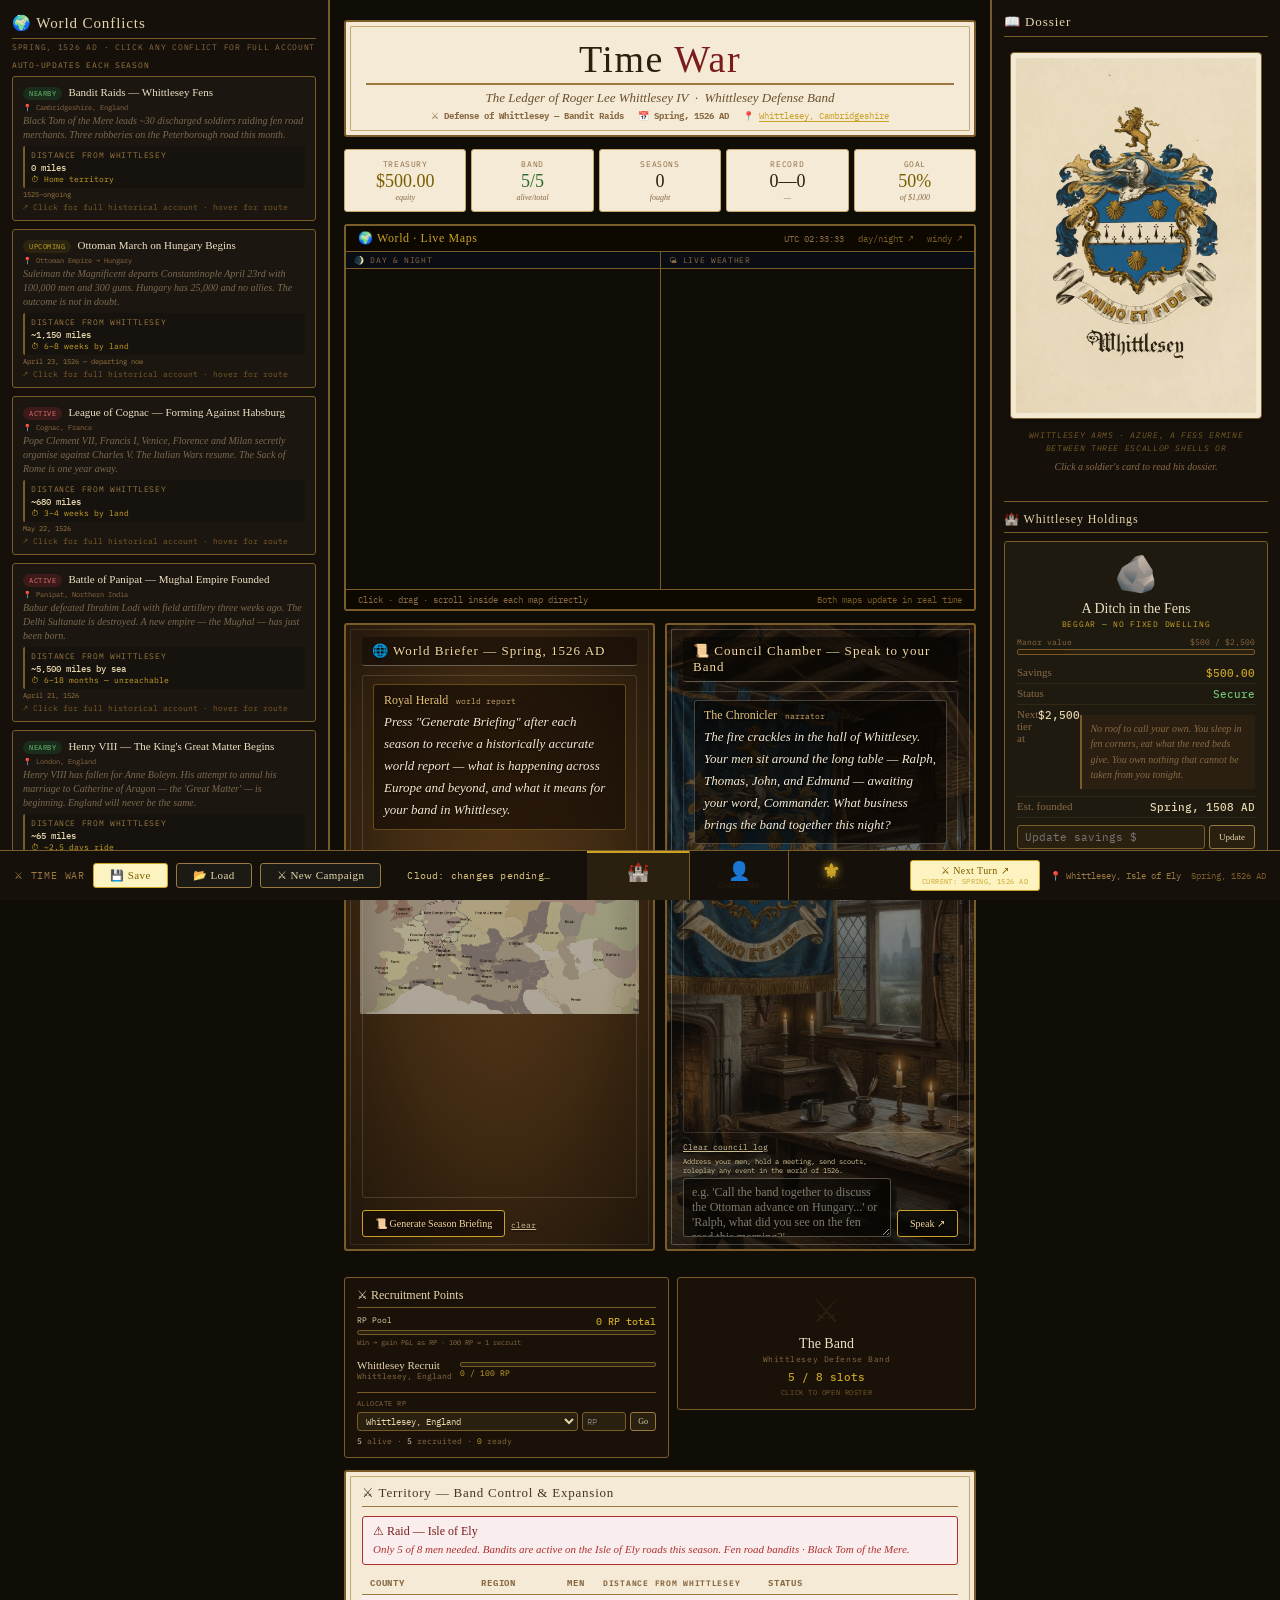
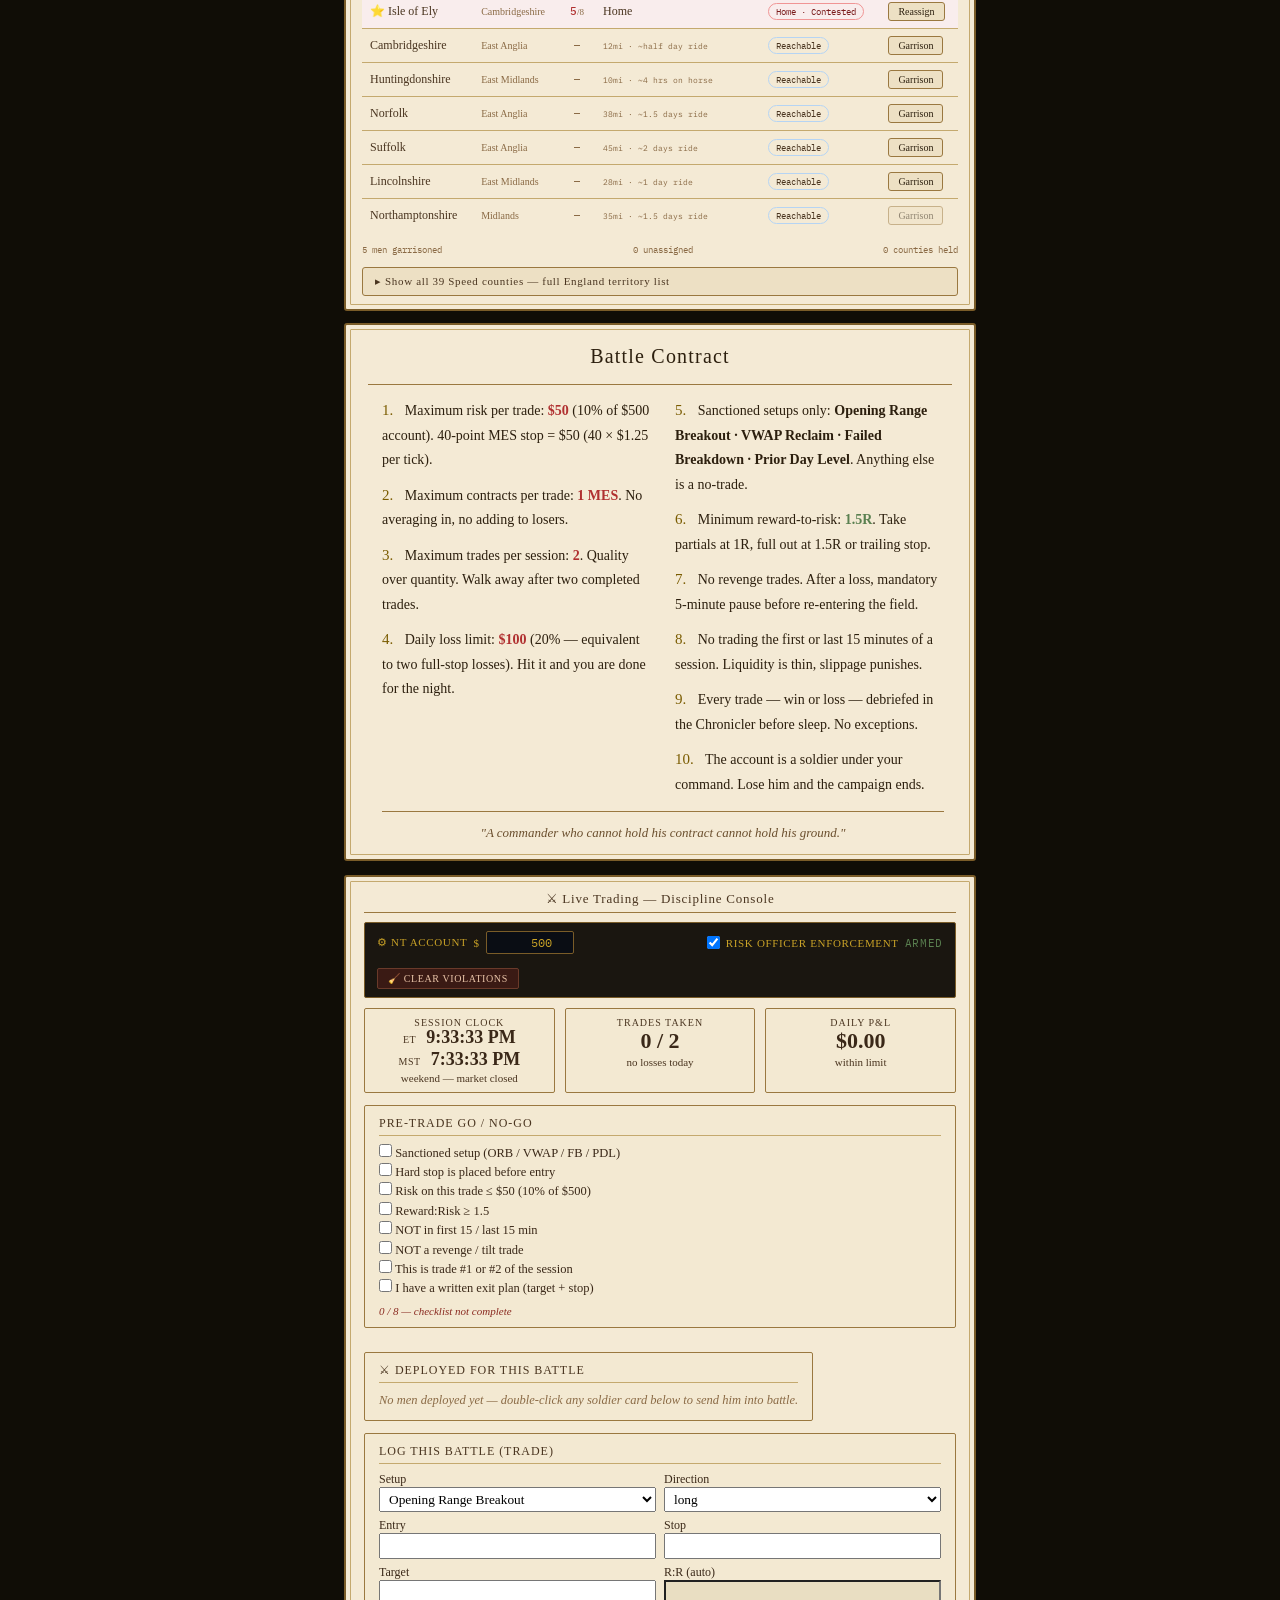
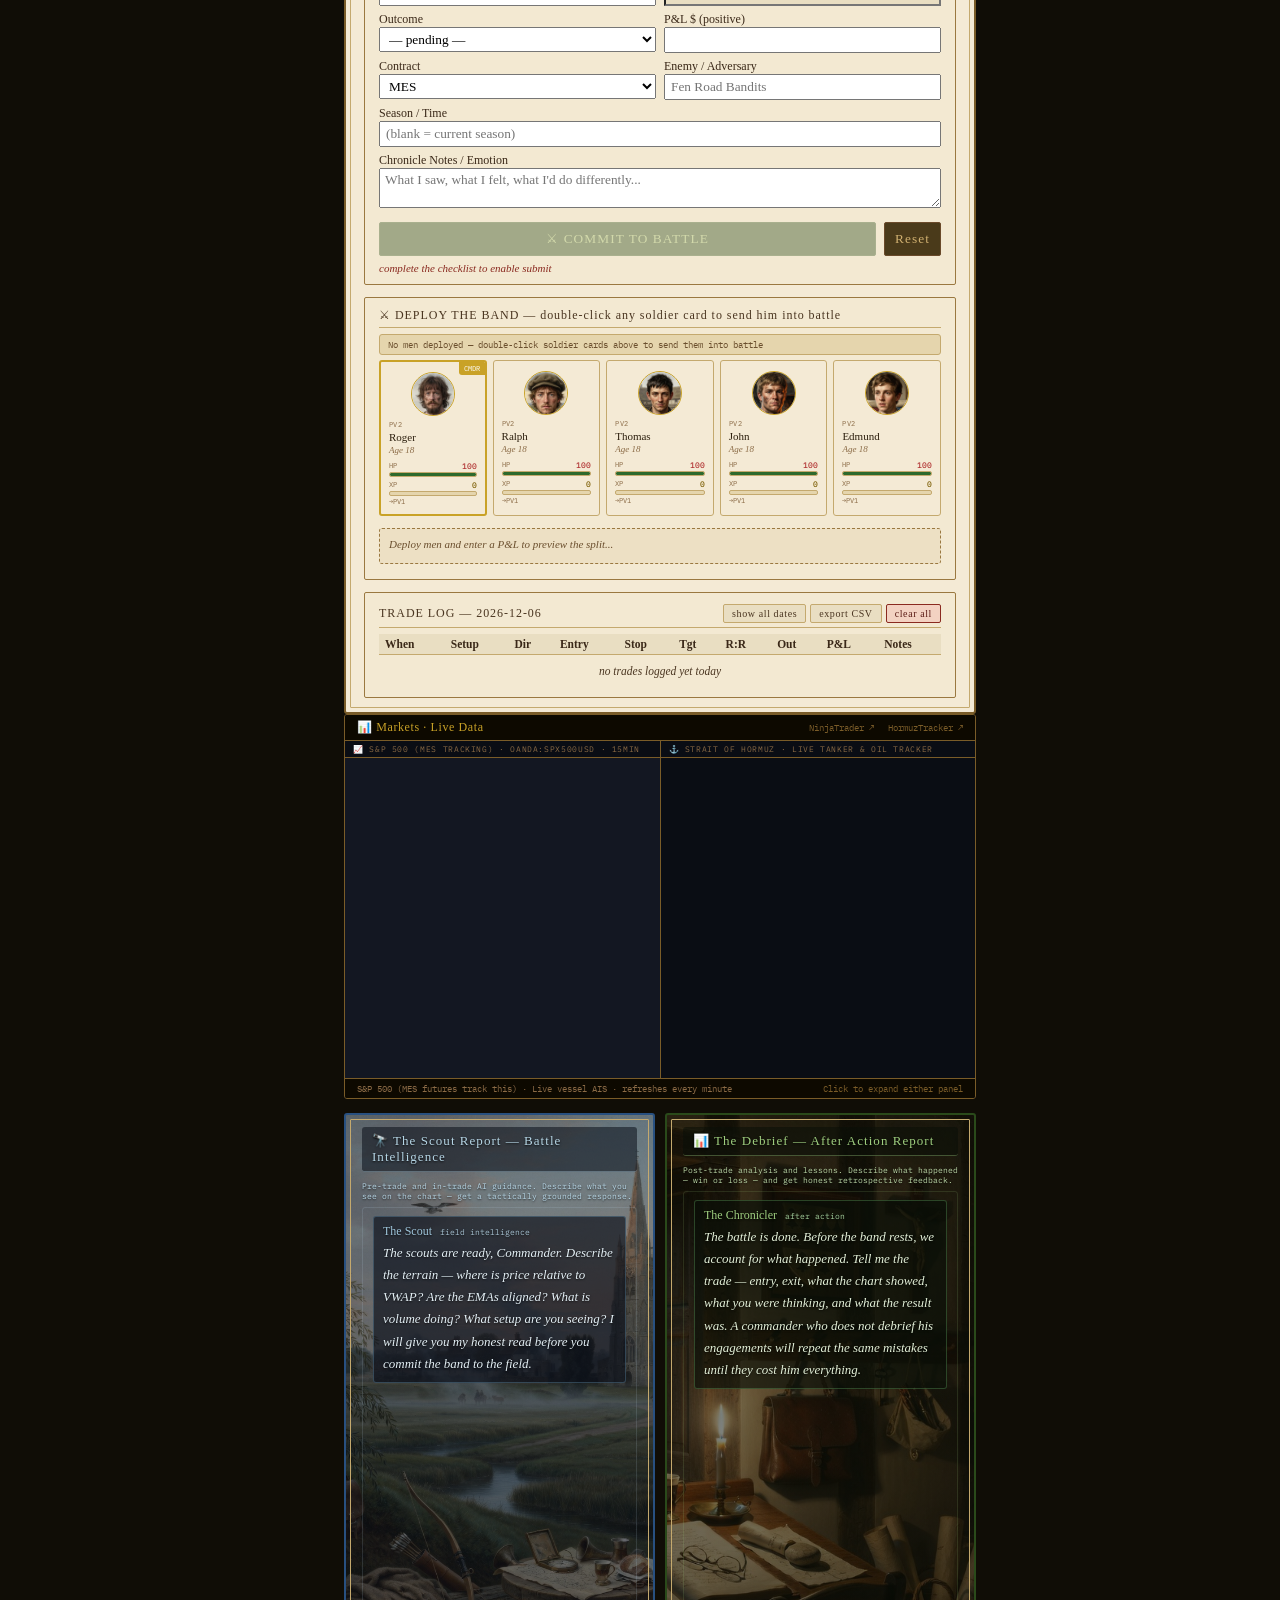
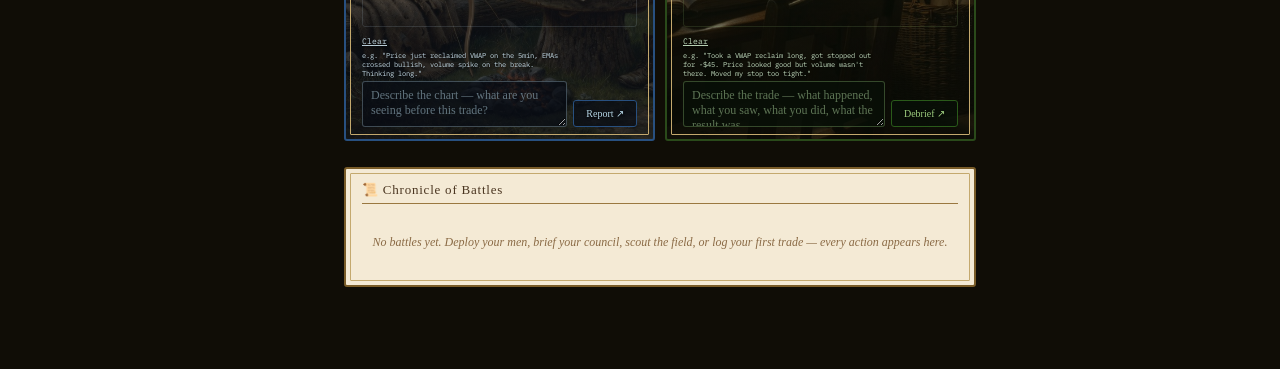
==== public/index.html @ d20bd470 "A map of the Isle of Ely and the fen, drawn from the true places: the meres as they lay before the d" ====
<!DOCTYPE html>
<html lang="en">
<head>
<meta charset="UTF-8">
<meta name="viewport" content="width=device-width, initial-scale=1.0">
<link rel="manifest" href="/manifest.webmanifest" crossorigin="use-credentials">
<meta name="theme-color" content="#1a1208">
<meta name="apple-mobile-web-app-capable" content="yes">
<meta name="mobile-web-app-capable" content="yes">
<meta name="apple-mobile-web-app-title" content="Time War">
<meta name="apple-mobile-web-app-status-bar-style" content="black-translucent">
<link rel="apple-touch-icon" href="/apple-touch-icon.png">
<link rel="icon" type="image/png" sizes="192x192" href="/icon-192.png">
<script>if('serviceWorker' in navigator){ window.addEventListener('load', function(){ navigator.serviceWorker.register('/sw.js').catch(function(){}); }); }</script>
<title>Time War — Whittlesey Defense Band, 1526</title>
<script>
/* ═══════════ CLOUD SAVE — keeps every device on the same campaign ═══════════
   Tracked: every localStorage key starting with "timewar_" or "cal-".
   Local storage stays the working copy (the game still works offline);
   this script mirrors it to /api/save and pulls newer saves from other devices.
   Last write wins; the server keeps hourly backups for 60 days. */
(function(){
  var PREFIXES = ['timewar_', 'cal-'];
  var META_KEY = 'twsync_meta_v1';       // not synced: this device's sync bookkeeping
  var PUSH_DELAY_MS = 20000;              // batch edits; KV free tier = 1,000 writes/day
  var ENDPOINT = '/api/save';
  var LS = window.localStorage;
  var rawSet = Storage.prototype.setItem, rawRemove = Storage.prototype.removeItem;
  var applying = false, pushTimer = null, pushing = null, disabled = false;
  var booting = true, bootWrites = false;   // ignore start-up writes until the first cloud check decides
  var status = { state:'starting', text:'Cloud: connecting…' };

  function tracked(k){ if(k===META_KEY) return false; for(var i=0;i<PREFIXES.length;i++){ if(String(k).indexOf(PREFIXES[i])===0) return true; } return false; }
  function readMeta(){ try{ return JSON.parse(LS.getItem(META_KEY)||'{}')||{}; }catch(e){ return {}; } }
  function writeMeta(m){ try{ rawSet.call(LS, META_KEY, JSON.stringify(m)); }catch(e){} }
  function snapshot(){ var d={}; for(var i=0;i<LS.length;i++){ var k=LS.key(i); if(tracked(k)) d[k]=LS.getItem(k); } return d; }
  function hasLocalData(){ for(var i=0;i<LS.length;i++){ if(tracked(LS.key(i))) return true; } return false; }
  function deviceName(){ var ua=navigator.userAgent; return (/iPhone|iPad/.test(ua)?'iOS':/Android/.test(ua)?'Android':/Windows/.test(ua)?'Windows':/Mac/.test(ua)?'Mac':'Browser'); }
  function fmtTime(ts){ try{ return new Date(ts).toLocaleTimeString([], {hour:'numeric', minute:'2-digit'}); }catch(e){ return ''; } }

  function setStatus(state, text){
    status = { state:state, text:text };
    var el = document.getElementById('tw-cloud-status');
    if(!el) return;
    el.textContent = text;
    el.style.color = state==='ok' ? '#9fcf8f' : state==='busy' ? '#d8c27a' : state==='off' ? '#8a7a60' : '#e39a8a';
  }

  // Any change to a tracked key marks this device dirty and schedules a push.
  function markDirty(){
    if(applying || disabled) return;
    if(booting){ bootWrites = true; return; }
    var m = readMeta(); m.updatedAt = Date.now(); m.dirty = true; writeMeta(m);
    setStatus('busy', 'Cloud: changes pending…');
    clearTimeout(pushTimer); pushTimer = setTimeout(push, PUSH_DELAY_MS);
  }
  Storage.prototype.setItem = function(k, v){
    var before = (this===LS && tracked(k)) ? this.getItem(k) : null;
    rawSet.call(this, k, v);
    if(this===LS && tracked(k) && before !== String(v)) markDirty();
  };
  Storage.prototype.removeItem = function(k){
    var had = (this===LS && tracked(k)) ? this.getItem(k)!==null : false;
    rawRemove.call(this, k);
    if(had) markDirty();
  };

  function parseJson(res){ return res.text().then(function(t){ try{ return JSON.parse(t); }catch(e){ return null; } }); }

  function applyCloud(rec){
    applying = true;
    try{
      var keep = rec.data || {};
      var drop = [];
      for(var i=0;i<LS.length;i++){ var k=LS.key(i); if(tracked(k) && !(k in keep)) drop.push(k); }
      drop.forEach(function(k){ rawRemove.call(LS, k); });
      Object.keys(keep).forEach(function(k){ if(tracked(k)) rawSet.call(LS, k, keep[k]); });
      writeMeta({ updatedAt:rec.updatedAt, syncedAt:rec.updatedAt, dirty:false });
    } finally { applying = false; }
  }

  function push(force){
    clearTimeout(pushTimer); pushTimer = null;
    if(disabled) return Promise.resolve(false);
    if(pushing) return pushing.then(function(){ return push(force); });
    var m = readMeta();
    if(!m.dirty && !force) return Promise.resolve(true);
    var body = { updatedAt: m.updatedAt || Date.now(), data: snapshot(), device: deviceName() };
    if(force) body.force = true;
    setStatus('busy', 'Cloud: saving…');
    pushing = fetch(ENDPOINT, { method:'PUT', credentials:'same-origin', keepalive:true,
      headers:{'Content-Type':'application/json'}, body: JSON.stringify(body) })
      .then(function(res){
        return parseJson(res).then(function(j){
          if(res.ok && j && j.ok){
            var cur = readMeta();
            // Only clear dirty if nothing changed while the request was in flight.
            if(cur.updatedAt === body.updatedAt){ cur.dirty = false; cur.updatedAt = Number(j.updatedAt) || body.updatedAt; }
            cur.syncedAt = Number(j.updatedAt) || body.updatedAt; writeMeta(cur);
            setStatus(cur.dirty ? 'busy' : 'ok', cur.dirty ? 'Cloud: changes pending…' : 'Cloud: saved ' + fmtTime(Date.now()));
            if(cur.dirty){ clearTimeout(pushTimer); pushTimer = setTimeout(push, PUSH_DELAY_MS); }
            return true;
          }
          if(res.status===409 && j && j.current){
            // Another device saved something newer. This device has unsaved edits too,
            // so its edits win (the older cloud copy is kept as a server backup).
            return (pushing = null, push(true));
          }
          handleFailure(res.status, j); return false;
        });
      })
      .catch(function(){ setStatus('err', 'Cloud: offline — saved on this device'); return false; })
      .then(function(r){ pushing = null; return r; });
    return pushing;
  }

  function handleFailure(code, j){
    if(code===401){ setStatus('err', 'Cloud: sign-in expired — reload page'); }
    else if(code===503){ disabled = true; endBoot(); setStatus('off', 'Cloud: not set up — saved on this device'); }
    else { setStatus('err', 'Cloud: save failed — saved on this device'); }
  }

  // Pull the cloud copy. If it is newer than this device and this device has no
  // unsaved edits, adopt it and reload so every panel re-reads the new state.
  function endBoot(){
    if(!booting) return;
    booting = false;
    if(bootWrites){ bootWrites = false; markDirty(); }
  }
  function pull(isBoot){
    if(disabled){ endBoot(); return Promise.resolve(); }
    return fetch(ENDPOINT, { method:'GET', credentials:'same-origin', cache:'no-store' })
      .then(function(res){
        return parseJson(res).then(function(j){
          var m = readMeta();
          if(res.status===404 && j && j.empty){
            // First time on the cloud: upload whatever this device has.
            if(hasLocalData()){ if(!m.updatedAt){ m.updatedAt = Date.now(); } m.dirty = true; writeMeta(m); return push(); }
            setStatus('ok', 'Cloud: connected'); return;
          }
          if(!res.ok || !j || !j.data){ handleFailure(res.status, j); return; }
          var cloudAt = Number(j.updatedAt)||0, localAt = Number(m.updatedAt)||0;
          if(cloudAt > localAt && !m.dirty){
            applyCloud(j);
            bootWrites = false;
            if(!sessionStorage.getItem('tw_cloud_reloaded_'+cloudAt)){
              sessionStorage.setItem('tw_cloud_reloaded_'+cloudAt, '1');
              setStatus('busy', 'Cloud: loading newer save…');
              location.reload();
            }
            return;
          }
          if(m.dirty || localAt > cloudAt){ return push(m.dirty && cloudAt > localAt); }
          setStatus('ok', 'Cloud: up to date');
        });
      })
      .catch(function(){ setStatus('err', 'Cloud: offline — saved on this device'); })
      .then(function(){ endBoot(); });
  }

  // Public hooks
  window.twCloudFlush = function(){ return push(); };
  window.twCloudStatus = function(){ return status; };

  // Flush when the tab is hidden or closed; re-check the cloud when it comes back.
  document.addEventListener('visibilitychange', function(){
    if(document.visibilityState==='hidden'){ if(readMeta().dirty) push(); }
    else { pull(false); }
  });
  window.addEventListener('pagehide', function(){ if(readMeta().dirty) push(); });
  window.addEventListener('online', function(){ pull(false); });

  // Status chip in the bottom ribbon
  document.addEventListener('DOMContentLoaded', function(){
    var bar = document.querySelector('#save-bar .save-bar-info');
    if(bar && !document.getElementById('tw-cloud-status')){
      var s = document.createElement('span');
      s.id = 'tw-cloud-status';
      s.title = 'Cloud save — your campaign is mirrored to your Time War account so every device shows the same game.';
      s.style.cssText = 'font-family:var(--mono);font-size:10px;letter-spacing:0.02em;white-space:nowrap;margin-left:6px;cursor:pointer;';
      s.onclick = function(){ push(true).then(function(){ pull(false); }); };
      bar.appendChild(s);
    }
    setStatus(status.state, status.text);
  });

  pull(true);
})();
</script>
<link href="https://fonts.googleapis.com/css2?family=IM+Fell+English:ital@0;1&family=IM+Fell+English+SC&family=IBM+Plex+Mono:wght@400;500&display=swap" rel="stylesheet">
<style>
*,*::before,*::after{box-sizing:border-box;margin:0;padding:0;}
:root{
  --parch:#f4ead5;--parch2:#ede0c4;--parch3:#e5d5ad;
  --ink:#2c1f0e;--ink2:#4a3520;--ink3:#6b4f2e;--ink4:#8a6a45;
  --blood:#7a1c1c;--blood-l:#f9eded;--blood-m:#b03030;
  --gold:#7a5c00;--gold-l:#fdf3c0;--gold-m:#c9a227;
  --forest:#1a3d1a;--forest-l:#e8f5e8;--forest-m:#2d6a2d;
  --border:#c4a96e;--border2:#9a7840;--border3:#7a5c28;
  --fell:'IM Fell English',Georgia,serif;
  --fellsc:'IM Fell English SC',Georgia,serif;
  --mono:'IBM Plex Mono',monospace;
  --lw:330px;--rw:290px;
}
html{background:#100d06;min-height:100vh;}
body{font-family:var(--fell);color:var(--ink);min-height:100vh;}
.outer{display:flex;align-items:flex-start;min-height:100vh;}

/* Panels */
.left-panel{width:var(--lw);min-width:var(--lw);background:#15110a;border-right:2px solid var(--border3);min-height:100vh;padding:14px 12px 60px;position:sticky;top:0;max-height:100vh;overflow-y:auto;scrollbar-width:thin;scrollbar-color:var(--border3) #100d06;}
.left-panel::-webkit-scrollbar{width:4px;}
.left-panel::-webkit-scrollbar-thumb{background:var(--border3);}
.center-col{flex:1;min-width:0;padding:20px 14px 70px;}
.right-panel{width:var(--rw);min-width:var(--rw);background:#15110a;border-left:2px solid var(--border3);min-height:100vh;padding:14px 12px 60px;position:sticky;top:0;max-height:100vh;overflow-y:auto;scrollbar-width:thin;scrollbar-color:var(--border3) #100d06;}
.right-panel::-webkit-scrollbar{width:4px;}
.right-panel::-webkit-scrollbar-thumb{background:var(--border3);}
.panel-title{font-family:var(--fellsc);font-size:13px;color:var(--parch3);letter-spacing:0.07em;margin-bottom:3px;padding-bottom:6px;border-bottom:1.5px solid var(--border3);}
.panel-sub{font-family:var(--mono);font-size:8px;color:var(--ink4);text-transform:uppercase;letter-spacing:0.09em;margin-bottom:8px;}

/* Conflict items */
.ci{margin-bottom:8px;padding:8px 10px;border:1px solid var(--border3);border-radius:3px;background:#1c1610;cursor:pointer;transition:all 0.15s;}
.ci:hover{background:#241d12;border-color:var(--border2);}
.ci-head{display:flex;align-items:flex-start;gap:6px;margin-bottom:3px;}
.ci-status{font-family:var(--mono);font-size:7px;text-transform:uppercase;letter-spacing:0.08em;padding:2px 6px;border-radius:10px;flex-shrink:0;margin-top:2px;}
.s-active{background:#3d1a1a;color:#e07070;}
.s-nearby{background:#1a2d1a;color:#70c070;}
.s-upcoming{background:#2a2410;color:#c9a227;}
.s-distant{background:#1a1d2a;color:#7090c0;}
.s-resolved{background:#2a2a2a;color:#888;}
.ci-name{font-family:var(--fellsc);font-size:11px;color:var(--parch2);line-height:1.3;}
.ci-loc{font-family:var(--mono);font-size:7px;color:var(--ink4);margin-bottom:2px;}
.ci-snippet{font-size:10px;color:#7a6a50;line-height:1.4;font-style:italic;}
.ci-year{font-family:var(--mono);font-size:7px;color:var(--border2);margin-top:2px;}
.ci-arrow{font-family:var(--mono);font-size:8px;color:var(--border3);margin-top:3px;}

/* AI conflict refresh */
.left-refresh-btn{width:100%;font-family:var(--fellsc);font-size:10px;padding:5px 10px;border-radius:3px;cursor:pointer;border:1px solid var(--border3);background:#1c1a14;color:var(--parch3);margin-bottom:8px;transition:all 0.15s;letter-spacing:0.04em;}
.left-refresh-btn:hover{background:#2a2416;border-color:var(--border2);}
.left-refresh-btn:disabled{opacity:0.4;cursor:not-allowed;}

/* Bio panel */
.bio-placeholder{text-align:center;padding:24px 6px;font-style:italic;color:var(--ink4);font-size:11px;line-height:1.6;}
.bio-placeholder .big{font-family:var(--fellsc);font-size:20px;color:var(--border3);display:block;margin-bottom:6px;}
.bio-section{animation:fdup 0.3s ease;}
@keyframes fdup{from{opacity:0;transform:translateY(4px)}to{opacity:1;transform:translateY(0)}}
.bio-name{font-family:var(--fellsc);font-size:16px;color:var(--parch);line-height:1.2;margin-bottom:1px;}
.bio-rank-lbl{font-family:var(--mono);font-size:8px;color:var(--gold-m);text-transform:uppercase;letter-spacing:0.09em;margin-bottom:8px;}
.bio-portrait{width:100%;height:100px;background:#2a1f10;border:1.5px solid var(--border3);border-radius:3px;display:flex;align-items:center;justify-content:center;font-size:48px;margin-bottom:10px;}
.bio-stat-row{display:flex;justify-content:space-between;padding:3px 0;border-bottom:1px solid rgba(122,92,40,0.22);font-size:11px;}
.bio-stat-row:last-child{border-bottom:none;}
.bio-sk{color:var(--ink4);}
.bio-sv{font-family:var(--mono);font-weight:500;}
.bio-sv.hp{color:#e07070;}
.bio-sv.xp{color:var(--gold-m);}
.bio-sv.g{color:#70c070;}
.bio-divider{border:none;border-top:1px solid var(--border3);margin:7px 0;}
.bio-field{margin-bottom:7px;}
.bio-fl{font-family:var(--mono);font-size:7px;color:var(--ink4);text-transform:uppercase;letter-spacing:0.1em;margin-bottom:2px;}
.bio-fv{font-size:11px;color:var(--parch3);line-height:1.5;}
.bio-quote{font-style:italic;font-size:11px;color:var(--ink4);padding:6px 8px;border-left:2px solid var(--border3);margin:7px 0;line-height:1.55;}
.bio-trait{display:inline-block;font-family:var(--mono);font-size:8px;padding:1px 6px;border-radius:10px;border:1px solid var(--border3);background:#2a2010;color:var(--parch3);margin:2px 2px 0 0;}

/* Main parchment */
.parch-panel{background:var(--parch);border:2px solid var(--border3);border-radius:3px;position:relative;}
.parch-panel::after{content:'';position:absolute;inset:4px;border:1px solid var(--border);border-radius:1px;pointer-events:none;}
.p-inner{position:relative;z-index:1;}
.sec-title{font-family:var(--fellsc);font-size:13px;color:var(--ink2);letter-spacing:0.06em;margin-bottom:9px;padding-bottom:5px;border-bottom:1.5px solid var(--border2);}

/* Header */
.hdr{text-align:center;padding:18px 20px 14px;margin-bottom:12px;}
.game-title{font-family:var(--fellsc);font-size:38px;color:var(--ink);line-height:1;letter-spacing:0.04em;}
.game-title .red{color:var(--blood);}
.hdr-rule{border:none;border-top:2px solid var(--border2);margin:5px 0;position:relative;}
.hdr-rule::before{content:'❖';position:absolute;left:50%;top:50%;transform:translate(-50%,-50%);background:var(--parch);padding:0 10px;color:var(--border2);font-size:11px;}
.hdr-sub{font-size:13px;font-style:italic;color:var(--ink3);margin-bottom:4px;}
.hdr-meta{font-family:var(--mono);font-size:9px;color:var(--ink4);display:flex;justify-content:center;gap:14px;flex-wrap:wrap;}
.loc-link{color:var(--gold-m);cursor:pointer;text-decoration:underline;text-underline-offset:2px;}
.loc-link:hover{color:var(--gold);}

/* Stats */
.stats-row{display:grid;grid-template-columns:repeat(5,1fr);gap:5px;margin-bottom:12px;}
.sblock{background:var(--parch);border:1.5px solid var(--border);border-radius:3px;padding:9px 6px;text-align:center;}
.sb-l{font-family:var(--mono);font-size:8px;color:var(--ink4);text-transform:uppercase;letter-spacing:0.08em;margin-bottom:3px;}
.sb-v{font-family:var(--fellsc);font-size:18px;line-height:1.1;color:var(--ink);}
.sb-v.gold{color:var(--gold);}
.sb-v.green{color:var(--forest-m);}
.sb-s{font-size:8px;font-style:italic;color:var(--ink4);margin-top:1px;}

/* Roster */
.roster-grid{display:grid;grid-template-columns:repeat(5,1fr);gap:6px;margin-bottom:12px;}
.scard{background:var(--parch);border:1.5px solid var(--border);border-radius:3px;padding:10px 8px 8px;cursor:pointer;transition:all 0.15s;position:relative;overflow:hidden;}
.scard:hover:not(.dead){border-color:var(--border3);background:var(--parch2);}
.scard.selected{border-color:var(--forest-m);border-width:2px;background:var(--forest-l);}
.scard.low-hp{border-color:var(--blood-m);border-width:2px;}
.scard.dead{background:#ccc7bb;border-color:#999;cursor:not-allowed;opacity:0.6;}
.scard.cmd{border-color:var(--gold-m);border-width:2px;}
.sc-sel{position:absolute;top:5px;right:5px;width:13px;height:13px;border-radius:50%;background:var(--forest-m);display:none;align-items:center;justify-content:center;color:#fff;font-size:8px;}
.scard.selected .sc-sel{display:flex;}
.sc-badge{position:absolute;top:0;right:0;font-family:var(--mono);font-size:7px;padding:2px 5px;text-transform:uppercase;border-radius:0 0 0 3px;}
.badge-w{background:var(--blood-m);color:#fff;}
.badge-d{background:#555;color:#fff;}
.badge-c{background:var(--gold-m);color:#fff;}
.sc-icon{font-size:30px;text-align:center;margin-bottom:4px;display:block;}
.sc-rank{font-family:var(--mono);font-size:7px;color:var(--ink4);text-transform:uppercase;letter-spacing:0.06em;margin-bottom:2px;}
.sc-name{font-family:var(--fellsc);font-size:11px;color:var(--ink);line-height:1.2;margin-bottom:1px;}
.sc-age{font-size:9px;font-style:italic;color:var(--ink4);margin-bottom:6px;}
.bar-lbl{font-family:var(--mono);font-size:7px;color:var(--ink4);margin-bottom:1px;display:flex;justify-content:space-between;}
.bar-num{font-family:var(--mono);font-size:8px;font-weight:500;}
.bar-num.hp{color:var(--blood-m);}
.bar-num.xp{color:var(--gold);}
.bar-track{height:5px;background:var(--parch3);border:1px solid var(--border);border-radius:2px;overflow:hidden;margin-bottom:1px;}
.bar-fill{height:100%;border-radius:1px;transition:width 0.5s;}
.bar-fill.hp{background:var(--blood-m);}
.bar-fill.xp{background:var(--gold-m);}
.xp-next{font-family:var(--mono);font-size:7px;color:var(--ink4);margin-top:1px;}
.sc-scars{font-size:8px;font-style:italic;color:var(--blood);margin-top:3px;}

/* Form */
.log-panel{padding:13px 16px;margin-bottom:12px;}
.form-row{display:grid;gap:5px;margin-bottom:5px;}
.fr3{grid-template-columns:1fr 1fr 1fr;}
.fr4{grid-template-columns:1fr 1fr 1fr 2fr;}
.field{display:flex;flex-direction:column;gap:3px;}
.field label{font-family:var(--mono);font-size:8px;color:var(--ink4);text-transform:uppercase;letter-spacing:0.08em;}
.field input,.field select,.field textarea{background:var(--parch2);border:1px solid var(--border2);border-radius:3px;color:var(--ink);font-family:var(--fell);font-size:12px;padding:5px 7px;outline:none;transition:border-color 0.15s;}
.field input:focus,.field select:focus,.field textarea:focus{border-color:var(--border3);}
.field textarea{resize:vertical;min-height:44px;font-style:italic;}
.sel-bar{font-family:var(--mono);font-size:9px;color:var(--ink3);background:var(--parch3);border:1px solid var(--border);border-radius:3px;padding:4px 8px;margin-bottom:5px;}
.split-box{background:var(--parch2);border:1px dashed var(--border2);border-radius:3px;padding:7px 9px;margin-bottom:5px;font-size:11px;color:var(--ink3);font-style:italic;min-height:36px;line-height:1.6;}
.split-box strong{color:var(--ink);font-style:normal;font-family:var(--fellsc);}
.w-amt{color:var(--forest-m);font-weight:500;}
.l-amt{color:var(--blood-m);font-weight:500;}
.form-btns{display:flex;gap:5px;flex-wrap:wrap;}
.btn{font-family:var(--fellsc);font-size:11px;letter-spacing:0.04em;padding:6px 13px;border-radius:3px;cursor:pointer;border:1.5px solid var(--border2);background:var(--parch2);color:var(--ink);transition:all 0.15s;}
.btn:hover{background:var(--parch3);}
.btn.go{background:var(--forest);color:#e8f5e8;border-color:var(--forest-m);}
.btn.go:hover{opacity:0.88;}
.btn.dng{background:var(--blood);color:#fff;border-color:var(--blood-m);}

/* AI panels shared */
.ai-panel{padding:12px 16px;margin-bottom:12px;}
.ai-msgs{background:#efe8d2;border:1px solid var(--border2);border-radius:3px;padding:8px 10px;min-height:120px;max-height:320px;overflow-y:auto;margin-bottom:6px;display:flex;flex-direction:column;gap:8px;}
.ai-msgs::-webkit-scrollbar{width:4px;}
.ai-msgs::-webkit-scrollbar-thumb{background:var(--border2);}
.ai-msgs.briefer-msgs{background:#1e1a12;flex:1;max-height:none !important;min-height:0;}
.cm-entry{animation:fi 0.25s ease;}
@keyframes fi{from{opacity:0;transform:translateY(3px)}to{opacity:1;transform:translateY(0)}}
.cm-speaker{font-family:var(--fellsc);font-size:12px;color:var(--ink2);margin-bottom:3px;}
.cm-speaker .rank-tag{font-family:var(--mono);font-size:8px;color:var(--ink4);margin-left:5px;}
.cm-text{font-size:13px;color:var(--ink);line-height:1.7;font-style:italic;}
.cm-user{align-self:flex-end;background:var(--parch3);border:1px solid var(--border2);border-radius:3px;padding:5px 9px;max-width:88%;}
.cm-user .cm-speaker{color:var(--forest-m);}
.cm-user .cm-text{font-style:normal;}
.cm-ai{background:var(--parch2);border:1px solid var(--border);border-radius:3px;padding:7px 9px;}
.cm-briefer{background:#28220e;border:1px solid var(--border3);border-radius:3px;padding:8px 10px;color:var(--parch3);}
.cm-briefer .cm-speaker{color:var(--gold-m);}
.cm-briefer .cm-text{color:var(--parch3);font-size:13px;}
.cm-quest:hover{background:#243218;border-color:#3d6a28;}
.cm-quest .cm-speaker{color:#70c070;}
.cm-quest .cm-text{color:#c8d8b8;font-size:13px;}
.quest-tag{font-family:var(--mono);font-size:8px;padding:2px 7px;border-radius:10px;display:inline-block;margin-bottom:4px;}
.qt-local{background:#1a2d1a;color:#70c070;border:1px solid #2d4a20;}
.qt-regional{background:#2a2410;color:#c9a227;border:1px solid #4a3d10;}
.qt-foreign{background:#1a1d2a;color:#7090c0;border:1px solid #1a2d4a;}
.ai-input-row{display:flex;gap:6px;align-items:flex-end;}
.ai-input-wrap{flex:1;display:flex;flex-direction:column;gap:3px;}
.ai-hint{font-family:var(--mono);font-size:7px;color:var(--ink4);}
.ai-textarea{background:var(--parch2);border:1px solid var(--border2);border-radius:3px;color:var(--ink);font-family:var(--fell);font-size:12px;padding:6px 8px;outline:none;resize:vertical;min-height:46px;width:100%;transition:border-color 0.15s;font-style:italic;}
.ai-textarea:focus{border-color:var(--border3);}
.ai-btn{font-family:var(--fellsc);font-size:10px;padding:7px 12px;border-radius:3px;cursor:pointer;border:1.5px solid var(--gold-m);background:var(--gold-l);color:var(--gold);transition:all 0.15s;white-space:nowrap;align-self:flex-end;}
.ai-btn:hover{background:var(--gold-m);color:#fff;}
.ai-btn:disabled{opacity:0.4;cursor:not-allowed;}
.ai-btn.blood-btn{border-color:var(--blood-m);background:var(--blood-l);color:var(--blood);}
.ai-btn.blood-btn:hover{background:var(--blood-m);color:#fff;}
.ai-clear{font-family:var(--mono);font-size:8px;color:var(--ink4);cursor:pointer;text-decoration:underline;margin-top:3px;display:inline-block;}
/* Council Chamber — image-backdrop mode: kill parchment, light text, semi-transparent chat bubbles */
.council-bg-panel .ai-msgs{background:transparent !important;border-color:rgba(243,233,210,0.15);}
.council-bg-panel .cm-ai{background:rgba(8,6,3,0.65);border-color:rgba(243,233,210,0.25);}
.council-bg-panel .cm-user{background:rgba(20,40,15,0.65);border-color:rgba(160,200,140,0.3);}
.council-bg-panel .cm-text{color:#f3e9d2;font-style:normal;text-shadow:0 1px 2px rgba(0,0,0,0.6);}
.council-bg-panel .cm-ai .cm-text{font-style:italic;}
.council-bg-panel .cm-speaker{color:#e9c47a;text-shadow:0 1px 2px rgba(0,0,0,0.7);}
.council-bg-panel .cm-user .cm-speaker{color:#9fc880;}
.council-bg-panel .cm-speaker .rank-tag{color:#d0b070;}
.council-bg-panel .ai-hint{color:#d8c89a;text-shadow:0 1px 2px rgba(0,0,0,0.7);}
.council-bg-panel .ai-textarea{background:rgba(8,6,3,0.7);border-color:rgba(243,233,210,0.3);color:#f3e9d2;font-style:normal;}
.council-bg-panel .ai-textarea::placeholder{color:rgba(243,233,210,0.5);}
.council-bg-panel .ai-textarea:focus{border-color:#c9a227;}
.council-bg-panel .ai-clear{color:#d8c89a;text-shadow:0 1px 2px rgba(0,0,0,0.7);}
.council-bg-panel .ai-btn{background:rgba(8,6,3,0.7);color:#f5dba0;border-color:#c9a227;text-shadow:0 1px 2px rgba(0,0,0,0.7);}
.council-bg-panel .ai-btn:hover{background:#c9a227;color:#1a1208;}
.council-bg-panel::after{border-color:rgba(243,233,210,0.25);}
/* World Briefer — aged-map backdrop: cream text on dark translucent bubbles, parchment-gold accents */
.briefer-bg-panel .cm-briefer{background:rgba(20,12,6,0.65);border:1px solid rgba(201,162,39,0.4);border-radius:3px;padding:8px 10px;}
.briefer-bg-panel .cm-briefer .cm-speaker{color:#e9c47a;text-shadow:0 1px 2px rgba(0,0,0,0.7);}
.briefer-bg-panel .cm-briefer .cm-text{color:#f3e9d2;font-style:italic;text-shadow:0 1px 2px rgba(0,0,0,0.6);}
.briefer-bg-panel .cm-briefer .cm-speaker .rank-tag{color:#d0b070;}
.briefer-bg-panel .ai-btn{background:rgba(20,12,6,0.7) !important;color:#f5dba0 !important;border-color:#c9a227 !important;text-shadow:0 1px 2px rgba(0,0,0,0.7);}
.briefer-bg-panel .ai-btn:hover{background:#c9a227 !important;color:#1a1208 !important;}
.briefer-bg-panel .ai-clear{color:#d8c89a !important;text-shadow:0 1px 2px rgba(0,0,0,0.7);}
/* Scout Report — image backdrop: cool-blue scout palette, dark translucent bubbles, sky text */
.scout-bg-panel .cm-ai{background:rgba(10,15,25,0.65);border-color:rgba(120,176,208,0.3);}
.scout-bg-panel .cm-user{background:rgba(20,40,15,0.65);border-color:rgba(160,200,140,0.3);}
.scout-bg-panel .cm-text{color:#e3eff5;font-style:italic;text-shadow:0 1px 2px rgba(0,0,0,0.65);}
.scout-bg-panel .cm-speaker{color:#9fc6dc;text-shadow:0 1px 2px rgba(0,0,0,0.7);}
.scout-bg-panel .cm-user .cm-speaker{color:#9fc880;}
.scout-bg-panel .cm-speaker .rank-tag{color:#a8c4d4;}
.scout-bg-panel .ai-hint{color:#c4dae6;text-shadow:0 1px 2px rgba(0,0,0,0.7);}
.scout-bg-panel .ai-textarea{background:rgba(8,12,20,0.7);border-color:rgba(184,216,232,0.3);color:#e3eff5;font-style:normal;}
.scout-bg-panel .ai-textarea::placeholder{color:rgba(184,216,232,0.5);}
.scout-bg-panel .ai-textarea:focus{border-color:#7ab0d0;}
.scout-bg-panel .ai-clear{color:#c4dae6 !important;text-shadow:0 1px 2px rgba(0,0,0,0.7);}
.scout-bg-panel .ai-btn{background:rgba(8,12,20,0.7) !important;color:#b8d8e8 !important;border-color:#285080 !important;text-shadow:0 1px 2px rgba(0,0,0,0.7);}
.scout-bg-panel .ai-btn:hover{background:#285080 !important;color:#fff !important;}
/* Debrief — image backdrop: forest-green chronicler palette */
.debrief-bg-panel .cm-ai{background:rgba(10,16,8,0.65);border-color:rgba(112,192,112,0.3);}
.debrief-bg-panel .cm-user{background:rgba(20,40,15,0.65);border-color:rgba(160,200,140,0.3);}
.debrief-bg-panel .cm-text{color:#e3f0d8;font-style:italic;text-shadow:0 1px 2px rgba(0,0,0,0.65);}
.debrief-bg-panel .cm-speaker{color:#a0d080;text-shadow:0 1px 2px rgba(0,0,0,0.7);}
.debrief-bg-panel .cm-user .cm-speaker{color:#bce0a0;}
.debrief-bg-panel .cm-speaker .rank-tag{color:#a8d4a0;}
.debrief-bg-panel .ai-hint{color:#c4dec0;text-shadow:0 1px 2px rgba(0,0,0,0.7);}
.debrief-bg-panel .ai-textarea{background:rgba(8,16,8,0.7);border-color:rgba(160,208,128,0.3);color:#e3f0d8;font-style:normal;}
.debrief-bg-panel .ai-textarea::placeholder{color:rgba(180,220,164,0.5);}
.debrief-bg-panel .ai-textarea:focus{border-color:#70c070;}
.debrief-bg-panel .ai-clear{color:#c4dec0 !important;text-shadow:0 1px 2px rgba(0,0,0,0.7);}
.debrief-bg-panel .ai-btn{background:rgba(8,16,8,0.7) !important;color:#a0d080 !important;border-color:#2a5a1a !important;text-shadow:0 1px 2px rgba(0,0,0,0.7);}
.debrief-bg-panel .ai-btn:hover{background:#2a5a1a !important;color:#fff !important;}
.briefer-bg-panel::after{border-color:rgba(243,233,210,0.25);}
.ai-clear:hover{color:var(--blood-m);}
.typing-dots{display:flex;gap:3px;align-items:center;padding:3px 0;}
.typing-dots span{width:5px;height:5px;border-radius:50%;background:var(--ink4);animation:blink 1.2s infinite;}
.typing-dots span:nth-child(2){animation-delay:0.2s;}
.typing-dots span:nth-child(3){animation-delay:0.4s;}
@keyframes blink{0%,100%{opacity:0.2}50%{opacity:1}}
.briefer-dots span{background:var(--gold-m);}

/* Chronicle */
.chron-panel{padding:13px 16px;margin-bottom:12px;}
.bentry{display:flex;gap:9px;padding:8px 0;border-bottom:1px solid var(--border);align-items:flex-start;animation:fi 0.3s ease;}
.bentry:last-child{border-bottom:none;}
.be-date{font-family:var(--mono);font-size:8px;color:var(--ink4);min-width:72px;line-height:1.45;padding-top:2px;}
.be-icon{font-size:14px;flex-shrink:0;margin-top:2px;}
.be-body{flex:1;}
.be-title{font-family:var(--fellsc);font-size:11px;color:var(--ink);margin-bottom:2px;}
.be-desc{font-size:10px;font-style:italic;color:var(--ink3);line-height:1.4;margin-bottom:3px;}
.be-tags{display:flex;gap:4px;flex-wrap:wrap;}
.be-tag{font-family:var(--mono);font-size:7px;padding:1px 5px;border-radius:10px;border:1px solid;}
.tw{background:var(--forest-l);color:var(--forest);border-color:#9FE1CB;}
.tl{background:var(--blood-l);color:var(--blood);border-color:#F09595;}
.be-pnl{font-family:var(--mono);font-size:10px;font-weight:500;margin-left:auto;white-space:nowrap;padding-top:2px;}
.pnl-w{color:var(--forest-m);}
.pnl-l{color:var(--blood-m);}
.empty-log{text-align:center;padding:22px 0;font-style:italic;color:var(--ink4);font-size:12px;}

/* Modals */
.modal-overlay{display:none;position:fixed;inset:0;background:rgba(0,0,0,0.85);z-index:400;align-items:center;justify-content:center;}
.modal-overlay.open{display:flex;}
.modal-box{background:var(--parch);border:2px solid var(--border3);border-radius:3px;max-width:660px;width:93vw;max-height:86vh;overflow-y:auto;padding:24px 26px;position:relative;}
.modal-box::before{content:'';position:absolute;inset:5px;border:1px solid var(--border);border-radius:1px;pointer-events:none;}
.modal-inner{position:relative;z-index:1;}
.modal-close{position:absolute;top:11px;right:12px;font-family:var(--mono);font-size:10px;cursor:pointer;background:var(--parch2);border:1px solid var(--border2);border-radius:3px;padding:3px 9px;color:var(--ink3);z-index:2;}
.modal-title{font-family:var(--fellsc);font-size:24px;color:var(--ink);margin-bottom:2px;}
.modal-sub{font-size:12px;font-style:italic;color:var(--ink3);margin-bottom:12px;}
.modal-section{margin-bottom:12px;}
.modal-st{font-family:var(--fellsc);font-size:12px;color:var(--ink2);border-bottom:1px solid var(--border);padding-bottom:4px;margin-bottom:6px;letter-spacing:0.04em;}
.modal-body{font-size:12px;color:var(--ink2);line-height:1.7;}
.modal-body p{margin-bottom:6px;}
.modal-fact{display:flex;gap:8px;padding:4px 0;border-bottom:1px solid var(--border);font-size:11px;}
.modal-fact:last-child{border-bottom:none;}
.modal-fk{color:var(--ink4);min-width:96px;font-style:italic;flex-shrink:0;}
.modal-fv{color:var(--ink2);}

/* Toasts */
.toast-wrap{position:fixed;bottom:20px;right:20px;display:flex;flex-direction:column;gap:6px;z-index:500;}
.toast{background:var(--gold-l);border:2px solid var(--gold-m);border-radius:3px;padding:10px 13px;font-size:12px;color:var(--ink);max-width:256px;animation:si 0.3s ease;box-shadow:0 4px 18px rgba(0,0,0,0.6);}
.toast.death{background:var(--blood-l);border-color:var(--blood-m);}
@keyframes si{from{opacity:0;transform:translateX(13px)}to{opacity:1;transform:translateX(0)}}
.toast-title{font-family:var(--fellsc);font-size:12px;color:var(--gold);margin-bottom:2px;}
.toast.death .toast-title{color:var(--blood);}


/* ── Save bar ── */
.save-bar{
  position:fixed;bottom:0;left:0;right:0;z-index:600;
  background:#15110a;border-top:1.5px solid var(--border3);
  font-family:var(--mono);font-size:10px;
  display:flex;flex-direction:row;align-items:stretch;
  height:50px;
}
.save-bar-info{
  display:flex;align-items:center;gap:8px;
  padding:0 14px;flex-shrink:0;
}
.save-bar-nav{
  display:flex;flex:1;justify-content:center;
}
.save-bar-nav .nav-tab{
  display:flex;flex-direction:column;align-items:center;justify-content:center;
  gap:1px;padding:4px 28px;cursor:pointer;
  border-left:1px solid var(--border3);transition:all 0.15s;
  background:#15110a;
}
.save-bar-nav .nav-tab:first-child{border-left:none;}
.save-bar-nav .nav-tab:hover{background:#221a08;}
.save-bar-nav .nav-tab.active{background:#2a2010;border-top:2px solid var(--gold-m);}
.save-bar-right{
  display:flex;align-items:center;gap:12px;
  padding:0 14px;flex-shrink:0;margin-left:auto;
}
.save-bar-title{color:var(--border2);letter-spacing:0.08em;text-transform:uppercase;}
.save-btn{
  font-family:var(--fellsc);font-size:11px;letter-spacing:0.04em;
  padding:5px 16px;border-radius:3px;cursor:pointer;
  border:1.5px solid var(--gold-m);background:var(--gold-l);
  color:var(--gold);transition:all 0.15s;
}
.save-btn:hover{background:var(--gold-m);color:#fff;}
.save-btn.load-btn{border-color:var(--border2);background:#1c1a14;color:var(--parch3);}
.save-btn.load-btn:hover{background:#2a2416;border-color:var(--border2);}
.save-status{color:var(--border2);font-size:9px;font-style:italic;margin-left:4px;transition:opacity 0.5s;}
.save-status.ok{color:#70c070;}
.save-status.err{color:#e07070;}
#save-file-input{display:none;}

/* ── Land panel ── */
.land-card{background:#0f1a0a;border:1.5px solid #2a4a1a;border-radius:3px;padding:11px 12px;margin-bottom:10px;}
.land-icon{font-size:36px;text-align:center;display:block;margin-bottom:6px;}
.land-name{font-family:var(--fellsc);font-size:14px;color:#b8d8a0;text-align:center;margin-bottom:2px;}
.land-tier{font-family:var(--mono);font-size:8px;color:#6aaa40;text-transform:uppercase;letter-spacing:0.09em;text-align:center;margin-bottom:8px;}
.land-value-big{text-align:center;margin-bottom:10px;}
.land-value-main{font-family:var(--mono);font-size:26px;font-weight:600;color:#b8d8a0;display:block;line-height:1;}
.land-value-sub{font-family:var(--mono);font-size:9px;color:#5a8a40;margin-top:3px;display:block;}
.land-stat{display:flex;justify-content:space-between;padding:3px 0;border-bottom:1px solid rgba(42,74,26,0.5);font-size:11px;}
.land-stat:last-child{border-bottom:none;}
.land-sk{color:#5a7a4a;}
.land-sv{font-family:var(--mono);font-weight:500;color:#b8d8a0;}
.land-sv.gold{color:var(--gold-m);}
.land-sv.green{color:#70c070;}
.land-sv.red{color:#e07070;}
.land-desc{font-size:10px;font-style:italic;color:#5a7a4a;line-height:1.5;margin:7px 0;padding:6px 8px;border-left:2px solid #2a4a1a;background:#0a1206;}
.land-input-row{display:flex;gap:5px;margin-top:7px;align-items:center;}
.land-input{flex:1;background:#0a1206;border:1px solid #2a4a1a;border-radius:3px;color:#b8d8a0;font-family:var(--mono);font-size:11px;padding:4px 7px;outline:none;}
.land-input:focus{border-color:#6aaa40;}
.land-update-btn{font-family:var(--fellsc);font-size:9px;padding:4px 9px;border-radius:3px;cursor:pointer;border:1px solid #2a4a1a;background:#0a1206;color:#6aaa40;transition:all 0.15s;white-space:nowrap;}
.land-update-btn:hover{background:#121e0a;border-color:#6aaa40;}
.land-coords{font-family:var(--mono);font-size:8px;color:#3a5a2a;text-align:center;margin-top:5px;line-height:1.5;}

/* ── RP Unit rows ── */
.rp-unit-row{display:flex;align-items:center;gap:8px;padding:5px 0;border-bottom:1px solid rgba(122,92,40,0.2);}
.rp-unit-row:last-child{border-bottom:none;}
.rp-unit-name{font-family:var(--fellsc);font-size:11px;color:var(--parch3);flex:1;}
.rp-unit-loc{font-family:var(--mono);font-size:8px;color:var(--ink4);flex:1;}
.rp-unit-bar-wrap{flex:2;}
.rp-unit-bar-track{height:5px;background:#2a2010;border:1px solid var(--border3);border-radius:2px;overflow:hidden;margin-bottom:1px;}
.rp-unit-bar-fill{height:100%;border-radius:1px;background:var(--gold-m);transition:width 0.4s;}
.rp-unit-pct{font-family:var(--mono);font-size:8px;color:var(--gold-m);}
.rp-unit-ready{font-family:var(--mono);font-size:8px;padding:1px 6px;border-radius:10px;background:var(--gold-l);color:var(--gold);border:1px solid var(--gold-m);white-space:nowrap;}


/* ── Territory dropdown ── */
.county-dropdown-row{background:var(--parch2);border-top:1px solid var(--border);padding:6px 8px;display:none;}
.county-dropdown-row.open{display:table-row;}
.county-expand-btn{font-family:var(--fellsc);font-size:11px;letter-spacing:0.06em;padding:7px 12px;border-radius:3px;cursor:pointer;border:1px solid var(--border2);background:var(--parch2);color:var(--ink2);transition:all 0.15s;text-align:left;width:100%;}
.county-expand-btn:hover{background:var(--parch3);color:var(--ink);border-color:var(--border3);}
.county-expand-btn.open{border-color:var(--border3);color:var(--ink);background:var(--parch3);}
.drop-table{width:100%;border-collapse:collapse;font-size:12px;table-layout:fixed;background:var(--parch);}
.drop-table th{padding:6px 8px;text-align:center;font-family:var(--mono);font-size:9px;color:var(--ink4);text-transform:uppercase;letter-spacing:0.09em;border-bottom:1.5px solid var(--border2);background:var(--parch2);font-weight:normal;}
.drop-table td{padding:7px 8px;border-bottom:1px solid var(--border);color:var(--ink2);vertical-align:middle;text-align:center;}
.drop-table tr:last-child td{border-bottom:none;}
.drop-table tr:hover td{background:var(--parch2);}
.drop-table td:first-child{text-align:left;padding-left:10px;}
.drop-region-head{font-family:var(--fellsc);font-size:13px;color:var(--ink);letter-spacing:0.08em;padding:9px 12px 7px;border-bottom:1.5px solid var(--border2);border-top:1.5px solid var(--border2);background:var(--parch3);margin-top:6px;text-transform:uppercase;text-align:center;}

/* ── Recruit tracker ── */
.recruit-bar{background:#1a1208;border:1.5px solid var(--border3);border-radius:3px;padding:10px 12px;margin-bottom:6px;}
.recruit-title{font-family:var(--fellsc);font-size:12px;color:var(--parch3);margin-bottom:7px;padding-bottom:4px;border-bottom:1px solid var(--border3);}
.recruit-main{display:flex;align-items:center;justify-content:space-between;margin-bottom:7px;}
.recruit-count{font-family:var(--mono);font-size:22px;font-weight:600;color:var(--gold-m);}
.recruit-count-label{font-family:var(--mono);font-size:8px;color:var(--ink4);text-align:right;line-height:1.4;}
.recruit-progress-wrap{margin-bottom:5px;}
.recruit-progress-lbl{display:flex;justify-content:space-between;font-family:var(--mono);font-size:8px;color:var(--ink4);margin-bottom:2px;}
.recruit-track{height:7px;background:#2a2010;border:1px solid var(--border3);border-radius:3px;overflow:hidden;}
.recruit-fill{height:100%;background:var(--gold-m);border-radius:2px;transition:width 0.5s ease;}
.recruit-detail{font-family:var(--mono);font-size:9px;color:var(--ink4);line-height:1.5;}
.recruit-detail span{color:var(--parch3);}
.recruit-available{display:inline-block;background:var(--gold-l);border:1px solid var(--gold-m);border-radius:3px;padding:2px 8px;font-family:var(--mono);font-size:9px;color:var(--gold);margin-top:4px;}

/* ── Manor & Fleet panels ── */
.holdings-divider{border:none;border-top:1.5px solid var(--border3);margin:14px 0 10px;}
.holdings-title{font-family:var(--fellsc);font-size:12px;color:var(--parch3);letter-spacing:0.07em;margin-bottom:8px;padding-bottom:5px;border-bottom:1px solid var(--border3);}
.manor-card{background:#1e1a10;border:1.5px solid var(--border3);border-radius:3px;padding:11px 12px;margin-bottom:10px;}
.manor-icon{font-size:36px;text-align:center;display:block;margin-bottom:6px;}
.manor-name{font-family:var(--fellsc);font-size:14px;color:var(--parch2);text-align:center;margin-bottom:2px;}
.manor-tier{font-family:var(--mono);font-size:8px;color:var(--gold-m);text-transform:uppercase;letter-spacing:0.09em;text-align:center;margin-bottom:8px;}
.manor-bar-wrap{margin-bottom:8px;}
.manor-bar-lbl{display:flex;justify-content:space-between;font-family:var(--mono);font-size:8px;color:var(--ink4);margin-bottom:2px;}
.manor-bar-track{height:6px;background:#2a2010;border:1px solid var(--border3);border-radius:2px;overflow:hidden;}
.manor-bar-fill{height:100%;border-radius:1px;background:var(--gold-m);transition:width 0.6s ease;}
.manor-stat{display:flex;justify-content:space-between;padding:3px 0;border-bottom:1px solid rgba(122,92,40,0.2);font-size:11px;}
.manor-stat:last-child{border-bottom:none;}
.manor-sk{color:var(--ink4);}
.manor-sv{font-family:var(--mono);font-weight:500;color:var(--parch3);}
.manor-sv.gold{color:var(--gold-m);}
.manor-sv.green{color:#70c070;}
.manor-sv.red{color:#e07070;}
.manor-input-row{display:flex;gap:5px;margin-top:7px;align-items:center;}
.manor-input{flex:1;background:#2a2010;border:1px solid var(--border3);border-radius:3px;color:var(--parch3);font-family:var(--mono);font-size:11px;padding:4px 7px;outline:none;}
.manor-input:focus{border-color:var(--gold-m);}
.manor-update-btn{font-family:var(--fellsc);font-size:9px;padding:4px 9px;border-radius:3px;cursor:pointer;border:1px solid var(--border2);background:#2a2010;color:var(--parch3);transition:all 0.15s;white-space:nowrap;}
.manor-update-btn:hover{background:#3a2e14;border-color:var(--gold-m);}

.fleet-card{background:#0e1820;border:1.5px solid #1a3d5c;border-radius:3px;padding:11px 12px;margin-bottom:10px;}
.fleet-icon{font-size:36px;text-align:center;display:block;margin-bottom:6px;}
.fleet-name{font-family:var(--fellsc);font-size:14px;color:#a8c8e8;text-align:center;margin-bottom:2px;}
.fleet-tier{font-family:var(--mono);font-size:8px;color:#5a9ac0;text-transform:uppercase;letter-spacing:0.09em;text-align:center;margin-bottom:8px;}
.fleet-stat{display:flex;justify-content:space-between;padding:3px 0;border-bottom:1px solid rgba(26,61,92,0.4);font-size:11px;}
.fleet-stat:last-child{border-bottom:none;}
.fleet-sk{color:#5a7a8a;}
.fleet-sv{font-family:var(--mono);font-weight:500;color:#a8c8e8;}
.fleet-sv.up{color:#70c0a0;}
.fleet-sv.dn{color:#e07070;}
.fleet-sv.gold{color:var(--gold-m);}
.price-live{display:flex;align-items:center;gap:5px;margin-bottom:8px;justify-content:center;}
.price-big{font-family:var(--mono);font-size:20px;font-weight:500;color:#a8c8e8;}
.price-change{font-family:var(--mono);font-size:10px;padding:2px 7px;border-radius:10px;}
.price-up{background:#1a3028;color:#70c0a0;}
.price-dn{background:#2a1818;color:#e07070;}
.price-loading{font-family:var(--mono);font-size:9px;color:#5a7a8a;text-align:center;padding:4px 0;}
.fleet-input-row{display:flex;gap:5px;margin-top:7px;align-items:center;}
.fleet-input{flex:1;background:#0a1420;border:1px solid #1a3d5c;border-radius:3px;color:#a8c8e8;font-family:var(--mono);font-size:11px;padding:4px 7px;outline:none;}
.fleet-input:focus{border-color:#5a9ac0;}
.fleet-refresh-btn{font-family:var(--fellsc);font-size:9px;padding:4px 9px;border-radius:3px;cursor:pointer;border:1px solid #1a3d5c;background:#0a1420;color:#5a9ac0;transition:all 0.15s;white-space:nowrap;}
.fleet-refresh-btn:hover{background:#0e1e30;border-color:#5a9ac0;}
.fleet-refresh-btn:disabled{opacity:0.4;cursor:not-allowed;}


/* ══ Territory Table ══ */
.territory-panel{padding:13px 16px;margin-bottom:12px;}
.territory-table{width:100%;border-collapse:collapse;font-size:12px;margin-bottom:8px;}
.territory-table th{font-family:var(--mono);font-size:9px;color:var(--ink4);text-transform:uppercase;letter-spacing:0.09em;padding:6px 8px;text-align:left;border-bottom:1.5px solid var(--border2);}
.territory-table td{padding:7px 8px;border-bottom:1px solid var(--border);color:var(--ink2);vertical-align:middle;}
.territory-table tr:last-child td{border-bottom:none;}
.territory-table tr:hover td{background:var(--parch2);}
.t-home td{background:var(--gold-l);}
.t-home:hover td{background:#f5e8a0!important;}
.t-controlled td{background:#edf8ed;}
.t-controlled:hover td{background:#ddf0dd!important;}
.t-contested td{background:var(--blood-l);}
.t-contested:hover td{background:#f5d8d8!important;}
.t-available td{background:var(--blue-l);}
.t-available:hover td{background:#d5e8f8!important;}
.t-locked td{background:var(--parch);color:var(--ink4);}
.t-status-pill{font-family:var(--mono);font-size:9px;padding:2px 7px;border-radius:10px;white-space:nowrap;display:inline-block;}
.tp-home{background:var(--gold-l);color:var(--gold);border:1px solid var(--gold-m);}
.tp-controlled{background:#ddf0dd;color:var(--forest-m);border:1px solid #9FE1CB;}
.tp-contested{background:var(--blood-l);color:var(--blood);border:1px solid #F09595;}
.tp-available{background:var(--blue-l);color:var(--blue);border:1px solid #B5D4F4;}
.tp-locked{background:var(--parch3);color:var(--ink4);border:1px solid var(--border);}
.t-men-count{font-family:var(--mono);font-size:11px;font-weight:500;}
.t-enter-btn{font-family:var(--fellsc);font-size:10px;padding:3px 9px;border-radius:3px;cursor:pointer;border:1px solid var(--forest-m);background:var(--forest-l);color:var(--forest-m);transition:all 0.15s;white-space:nowrap;}
.t-enter-btn:hover{background:var(--forest-m);color:#fff;}
.t-assign-btn{font-family:var(--fellsc);font-size:10px;padding:3px 9px;border-radius:3px;cursor:pointer;border:1px solid var(--border2);background:var(--parch2);color:var(--ink);transition:all 0.15s;white-space:nowrap;}
.t-assign-btn:hover{background:var(--parch3);}
.territory-footer{font-family:var(--mono);font-size:9px;color:var(--ink4);padding:4px 0;display:flex;justify-content:space-between;}

/* assign men modal */
.assign-overlay{display:none;position:fixed;inset:0;background:rgba(0,0,0,0.82);z-index:450;align-items:center;justify-content:center;}
.assign-overlay.open{display:flex;}
.assign-modal{background:var(--parch);border:2px solid var(--border3);border-radius:3px;max-width:420px;width:92vw;padding:20px 22px;position:relative;}
.assign-modal::before{content:'';position:absolute;inset:5px;border:1px solid var(--border);border-radius:1px;pointer-events:none;}
.am-inner{position:relative;z-index:1;}
.am-title{font-family:var(--fellsc);font-size:18px;color:var(--ink);margin-bottom:2px;}
.am-sub{font-size:11px;font-style:italic;color:var(--ink3);margin-bottom:10px;}
.am-row{display:flex;justify-content:space-between;padding:4px 0;border-bottom:1px solid var(--border);font-size:12px;}
.am-row:last-of-type{border-bottom:none;margin-bottom:10px;}
.am-k{color:var(--ink4);}
.am-v{font-family:var(--mono);font-weight:500;color:var(--ink);}
.am-v.green{color:var(--forest-m);}
.am-v.red{color:var(--blood-m);}
.am-v.gold{color:var(--gold-m);}
.am-slider-row{display:flex;align-items:center;gap:8px;margin:8px 0;}
.am-slider-row input[type=range]{flex:1;}
.am-slider-count{font-family:var(--mono);font-size:16px;font-weight:600;color:var(--ink);min-width:36px;text-align:center;}
.am-info{font-family:var(--mono);font-size:9px;color:var(--ink4);margin-bottom:10px;}
.am-btns{display:flex;gap:7px;}
.am-btn{font-family:var(--fellsc);font-size:11px;padding:6px 14px;border-radius:3px;cursor:pointer;border:1.5px solid var(--border2);background:var(--parch2);color:var(--ink);transition:all 0.15s;flex:1;}
.am-btn:hover{background:var(--parch3);}
.am-btn.confirm{background:var(--forest);color:#e8f5e8;border-color:var(--forest-m);}
.am-btn.withdraw{background:var(--blood);color:#fff;border-color:var(--blood-m);}

/* raid event */
.raid-notice{background:var(--blood-l);border:1px solid var(--blood-m);border-radius:3px;padding:7px 10px;margin-bottom:6px;animation:fi 0.3s ease;}
.raid-notice-title{font-family:var(--fellsc);font-size:12px;color:var(--blood);margin-bottom:2px;}
.raid-notice-text{font-size:11px;color:var(--blood-m);font-style:italic;line-height:1.5;}


/* ── Manor Progress Modal ── */
.progress-overlay{display:none;position:fixed;inset:0;background:rgba(0,0,0,0.88);z-index:500;align-items:center;justify-content:center;}
.progress-overlay.open{display:flex;}
.progress-modal{background:#1a1208;border:2px solid var(--border3);border-radius:4px;width:min(700px,95vw);max-height:90vh;display:flex;flex-direction:column;overflow:hidden;}
.pm-header{padding:16px 20px;border-bottom:1.5px solid var(--border3);display:flex;align-items:center;justify-content:space-between;background:#100d06;flex-shrink:0;}
.pm-title{font-family:var(--fellsc);font-size:20px;color:var(--parch2);letter-spacing:0.04em;}
.pm-sub{font-family:var(--mono);font-size:10px;color:var(--ink4);margin-top:2px;}
.pm-close{font-family:var(--mono);font-size:10px;padding:4px 10px;border-radius:3px;cursor:pointer;border:1px solid var(--border3);background:#1a1208;color:var(--parch3);}
.pm-close:hover{background:var(--blood);color:#fff;border-color:var(--blood-m);}
.pm-current-banner{padding:12px 20px;background:#2a1f08;border-bottom:1px solid var(--border3);flex-shrink:0;}
.pm-current-name{font-family:var(--fellsc);font-size:18px;color:var(--gold-m);margin-bottom:2px;}
.pm-current-tier{font-family:var(--mono);font-size:10px;color:var(--ink4);margin-bottom:6px;}
.pm-current-bar-wrap{display:flex;align-items:center;gap:10px;}
.pm-bar-track{flex:1;height:8px;background:#2a2010;border:1px solid var(--border3);border-radius:3px;overflow:hidden;}
.pm-bar-fill{height:100%;border-radius:2px;transition:width 0.6s ease;}
.pm-bar-pct{font-family:var(--mono);font-size:10px;color:var(--parch3);min-width:36px;text-align:right;}
.pm-scroll{overflow-y:auto;flex:1;padding:14px 20px;scrollbar-width:thin;scrollbar-color:var(--border3) #100d06;}
.pm-scroll::-webkit-scrollbar{width:4px;}
.pm-scroll::-webkit-scrollbar-thumb{background:var(--border3);}
.pm-tier-row{display:flex;align-items:center;gap:10px;padding:7px 10px;border-radius:3px;margin-bottom:3px;border:1px solid transparent;transition:background 0.1s;}
.pm-tier-row.current{background:#2a2010;border-color:var(--gold-m);}
.pm-tier-row.achieved{background:#1a2010;border-color:#2d4a20;}
.pm-tier-row.future{opacity:0.45;}
.pm-tier-row:hover{background:#201810;border-color:var(--border2);}
.pm-tier-icon{font-size:18px;flex-shrink:0;width:24px;text-align:center;}
.pm-tier-body{flex:1;}
.pm-tier-name{font-family:var(--fellsc);font-size:13px;line-height:1.2;margin-bottom:1px;}
.pm-tier-row.current .pm-tier-name{color:var(--gold-m);}
.pm-tier-row.achieved .pm-tier-name{color:#7ad07a;}
.pm-tier-row.future .pm-tier-name{color:var(--ink4);}
.pm-tier-label{font-family:var(--mono);font-size:9px;color:var(--ink4);text-transform:uppercase;letter-spacing:0.06em;}
.pm-tier-val{font-family:var(--mono);font-size:10px;text-align:right;min-width:70px;flex-shrink:0;}
.pm-tier-row.current .pm-tier-val{color:var(--gold-m);}
.pm-tier-row.achieved .pm-tier-val{color:#5aaa5a;}
.pm-tier-row.future .pm-tier-val{color:var(--ink4);}
.pm-milestone-divider{font-family:var(--fellsc);font-size:11px;color:var(--border2);padding:6px 0 4px;letter-spacing:0.05em;font-style:italic;}
.pm-current-badge{font-family:var(--mono);font-size:8px;padding:1px 6px;background:var(--gold-m);color:#1a1000;border-radius:10px;margin-left:4px;}


/* ── Next Season button ── */
.next-season-btn{
  width:100%;font-family:var(--fellsc);font-size:15px;letter-spacing:0.06em;
  padding:12px 20px;border-radius:3px;cursor:pointer;
  border:2px solid var(--gold-m);background:var(--gold-l);color:var(--gold);
  transition:all 0.2s;margin-bottom:12px;display:block;
  box-shadow:0 2px 8px rgba(201,162,39,0.15);
}
.next-season-btn:hover{background:var(--gold-m);color:#fff;box-shadow:0 4px 16px rgba(201,162,39,0.35);}
.next-season-btn .ns-season{font-size:11px;font-style:italic;display:block;margin-top:2px;opacity:0.8;}
.season-transition-modal{display:none;position:fixed;inset:0;background:rgba(0,0,0,0.92);z-index:600;align-items:center;justify-content:center;}
.season-transition-modal.open{display:flex;}
.st-box{background:#1a1208;border:2px solid var(--gold-m);border-radius:4px;max-width:500px;width:92vw;padding:28px 32px;text-align:center;}
.st-icon{font-size:48px;margin-bottom:12px;}
.st-title{font-family:var(--fellsc);font-size:28px;color:var(--gold-m);margin-bottom:6px;}
.st-sub{font-size:13px;font-style:italic;color:var(--parch3);margin-bottom:16px;line-height:1.6;}
.st-facts{display:flex;gap:12px;justify-content:center;flex-wrap:wrap;margin-bottom:20px;}
.st-fact{background:#2a1f08;border:1px solid var(--border3);border-radius:3px;padding:8px 14px;text-align:center;}
.st-fk{font-family:var(--mono);font-size:8px;color:var(--ink4);text-transform:uppercase;letter-spacing:0.08em;margin-bottom:3px;}
.st-fv{font-family:var(--fellsc);font-size:16px;color:var(--parch2);}
.st-fv.gold{color:var(--gold-m);}
.st-fv.green{color:#70c070;}
.st-fv.red{color:#e07070;}
.st-btn{font-family:var(--fellsc);font-size:14px;padding:10px 28px;border-radius:3px;cursor:pointer;border:1.5px solid var(--gold-m);background:var(--gold-m);color:#1a1000;transition:all 0.15s;margin:4px;}
.st-btn:hover{opacity:0.85;}
.st-btn.secondary{background:transparent;color:var(--parch3);border-color:var(--border3);}


/* ── Band Tile ── */
.band-tile{
  background:#1a1208;border:1.5px solid var(--border3);border-radius:3px;
  cursor:pointer;transition:all 0.15s;text-align:center;
  padding:14px 10px 12px;
}
.band-tile:hover{border-color:var(--gold-m);background:#221a08;}
.band-tile-icon{font-size:32px;display:block;margin-bottom:6px;}
.band-tile-name{font-family:var(--fellsc);font-size:14px;color:var(--parch2);margin-bottom:2px;}
.band-tile-sub{font-family:var(--mono);font-size:8px;color:var(--ink4);letter-spacing:0.07em;}
.band-tile-count{font-family:var(--mono);font-size:11px;color:var(--gold-m);margin-top:6px;font-weight:500;}
.band-tile-hint{font-family:var(--mono);font-size:7px;color:var(--border3);margin-top:4px;text-transform:uppercase;letter-spacing:0.08em;}

/* Band expanded panel */
.band-panel{
  display:none;background:#1a1208;border:1.5px solid var(--gold-m);
  border-radius:3px;padding:10px 10px 8px;margin-top:0;
}
.band-panel.open{display:block;}
.band-panel-title{font-family:var(--fellsc);font-size:12px;color:var(--gold-m);margin-bottom:8px;
  display:flex;justify-content:space-between;align-items:center;
  padding-bottom:5px;border-bottom:1px solid var(--border3);}
.band-close{font-family:var(--mono);font-size:9px;color:var(--ink4);cursor:pointer;padding:2px 6px;
  border:1px solid var(--border3);border-radius:2px;}
.band-close:hover{color:var(--blood-m);border-color:var(--blood-m);}
.band-slots{display:grid;grid-template-columns:repeat(4,1fr);gap:5px;margin-bottom:6px;}
.band-slot{background:#2a1f08;border:1px solid var(--border3);border-radius:3px;
  padding:7px 5px 6px;text-align:center;min-height:80px;display:flex;flex-direction:column;
  align-items:center;justify-content:center;}
.band-slot.filled{cursor:pointer;transition:all 0.12s;background:#221a0a;}
.band-slot.filled:hover{border-color:var(--gold-m);background:#2a2010;}
.band-slot.filled.selected-slot{border-color:var(--forest-m);border-width:2px;background:#1a2810;}
.band-slot.filled.dead-slot{opacity:0.5;background:#1c1c1c;border-color:#555;}
.band-slot.empty{border-style:dashed;border-color:#3a2a10;}
.bs-icon{font-size:22px;margin-bottom:3px;}
.bs-name{font-family:var(--fellsc);font-size:9px;color:var(--parch3);line-height:1.2;margin-bottom:2px;}
.bs-rank{font-family:var(--mono);font-size:7px;color:var(--ink4);text-transform:uppercase;}
.bs-hp{font-family:var(--mono);font-size:7px;margin-top:2px;}
.bs-empty-lbl{font-family:var(--mono);font-size:8px;color:#3a2a10;text-transform:uppercase;letter-spacing:0.06em;}


/* ── Bottom nav tabs ── */


/* ── Pages ── */
.page{display:none;}
.page.active{display:block;}

/* ── Character screen ── */

/* ── Back button on sub-pages ── */
.back-btn{
  display:inline-flex;align-items:center;gap:7px;
  font-family:var(--fellsc);font-size:13px;letter-spacing:0.04em;
  padding:8px 18px;border-radius:3px;cursor:pointer;
  border:1.5px solid var(--border3);background:#1a1208;
  color:var(--parch3);transition:all 0.15s;margin-bottom:16px;
}
.back-btn:hover{border-color:var(--gold-m);color:var(--gold-m);background:#221a08;}
.back-btn-icon{font-size:16px;}

.char-page{min-height:100vh;background:#0d0a04;color:var(--parch2);font-family:var(--fell);}
.char-outer{width:100%;padding:20px 32px 70px;}
.char-header{text-align:center;padding:18px 0 14px;border-bottom:1.5px solid var(--border3);margin-bottom:16px;}
.char-header-title{font-family:var(--fellsc);font-size:28px;color:var(--gold-m);margin-bottom:3px;}
.char-header-sub{font-family:var(--mono);font-size:10px;color:var(--ink4);text-transform:uppercase;letter-spacing:0.1em;}
.char-layout{display:grid;grid-template-columns:260px 1fr;gap:20px;align-items:start;width:100%;}
.char-portrait-panel{background:#1a1208;border:1.5px solid var(--border3);border-radius:3px;padding:16px 14px;text-align:center;}
.char-portrait-box{width:180px;height:180px;margin:0 auto 12px;background:#2a1f08;border:2px solid var(--border3);border-radius:3px;display:flex;align-items:center;justify-content:center;font-size:80px;}
.char-name-lbl{font-family:var(--fellsc);font-size:18px;color:var(--parch2);margin-bottom:2px;}
.char-class-lbl{font-family:var(--mono);font-size:9px;color:var(--gold-m);text-transform:uppercase;letter-spacing:0.09em;margin-bottom:8px;}
.char-level{display:inline-block;background:#2a2010;border:1px solid var(--gold-m);border-radius:3px;padding:3px 12px;font-family:var(--mono);font-size:11px;color:var(--gold-m);margin-bottom:8px;}
.char-guild{font-family:var(--fellsc);font-size:11px;color:var(--parch3);margin-bottom:4px;}
.char-realm{font-family:var(--mono);font-size:9px;color:var(--ink4);}
.char-stats-panel{display:flex;flex-direction:column;gap:10px;}
.stat-section{background:#1a1208;border:1.5px solid var(--border3);border-radius:3px;padding:12px 14px;}
.stat-section-title{font-family:var(--fellsc);font-size:13px;color:var(--gold-m);border-bottom:1px solid var(--border3);padding-bottom:5px;margin-bottom:8px;letter-spacing:0.04em;}
.stat-row{display:flex;justify-content:space-between;align-items:center;padding:4px 0;border-bottom:1px solid rgba(122,92,40,0.15);}
.stat-row:last-child{border-bottom:none;}
.stat-name{font-family:var(--fellsc);font-size:12px;color:var(--parch3);}
.stat-val{font-family:var(--mono);font-size:13px;font-weight:500;color:var(--parch2);}
.stat-val.str{color:#e05050;}
.stat-val.agi{color:#50d0a0;}
.stat-val.sta{color:#e07020;}
.stat-val.int{color:#6080f0;}
.stat-val.spi{color:#c070d0;}
.stat-bar-row{display:flex;align-items:center;gap:8px;padding:3px 0;}
.stat-bar-lbl{font-family:var(--mono);font-size:9px;color:var(--ink4);min-width:80px;}
.stat-bar-track{flex:1;height:8px;background:#2a2010;border:1px solid var(--border3);border-radius:2px;overflow:hidden;}
.stat-bar-fill{height:100%;border-radius:1px;transition:width 0.6s;}
.stat-bar-val{font-family:var(--mono);font-size:9px;color:var(--parch3);min-width:55px;text-align:right;}
.char-coming-soon{text-align:center;padding:20px;font-style:italic;color:var(--ink4);font-size:12px;border:1px dashed var(--border3);border-radius:3px;margin-top:8px;}

/* ── Family history page ── */
.family-page{min-height:100vh;background:#0d0a04;color:var(--parch2);font-family:var(--fell);}
.family-outer{width:100%;padding:20px 32px 70px;}
.family-header{text-align:center;padding:18px 0 14px;border-bottom:1.5px solid var(--border3);margin-bottom:16px;}
.family-header-title{font-family:var(--fellsc);font-size:28px;color:var(--gold-m);margin-bottom:3px;}
.family-header-sub{font-family:var(--mono);font-size:10px;color:var(--ink4);text-transform:uppercase;letter-spacing:0.1em;}
.family-crest{text-align:center;margin-bottom:20px;}
.family-crest img{width:100%;max-width:420px;border:2px solid var(--border3);border-radius:4px;background:#f3e9d2;padding:6px;box-shadow:0 2px 8px rgba(0,0,0,0.35);}
.family-crest-placeholder{width:160px;height:160px;margin:0 auto;background:#1a1208;border:2px solid var(--border3);border-radius:3px;display:flex;align-items:center;justify-content:center;font-size:60px;}
.fam-section{background:#1a1208;border:1.5px solid var(--border3);border-radius:3px;padding:14px 16px;margin-bottom:12px;}
.fam-section-title{font-family:var(--fellsc);font-size:15px;color:var(--gold-m);border-bottom:1px solid var(--border3);padding-bottom:5px;margin-bottom:10px;}
.fam-body{font-size:12px;color:var(--parch3);line-height:1.75;}
.fam-body p{margin-bottom:8px;}
.fam-fact{display:flex;gap:10px;padding:4px 0;border-bottom:1px solid rgba(122,92,40,0.15);font-size:12px;}
.fam-fact:last-child{border-bottom:none;}
.fam-fk{color:var(--ink4);min-width:110px;font-style:italic;flex-shrink:0;}
.fam-fv{color:var(--parch3);}
.timeline-entry{display:flex;gap:12px;padding:8px 0;border-bottom:1px solid rgba(122,92,40,0.15);}
.timeline-entry:last-child{border-bottom:none;}
.timeline-year{font-family:var(--mono);font-size:11px;color:var(--gold-m);min-width:60px;flex-shrink:0;padding-top:2px;}
.timeline-content{flex:1;}
.timeline-name{font-family:var(--fellsc);font-size:13px;color:var(--parch2);margin-bottom:2px;}
.timeline-desc{font-size:11px;color:var(--ink4);line-height:1.55;}

@media(max-width:1100px){.left-panel,.right-panel{display:none;}.center-col{padding:12px 8px 70px;}}
@media(max-width:680px){.roster-grid{grid-template-columns:repeat(3,1fr);}.stats-row{grid-template-columns:repeat(3,1fr);}.fr3,.fr4{grid-template-columns:1fr 1fr;}.game-title{font-size:28px;}}

/* ── WoW Classic-style Character Window ── */
.wow-char-window{background:linear-gradient(180deg,#1a1208 0%,#2a1a08 50%,#1a1208 100%);border:3px solid #8B6914;border-radius:6px;padding:14px;max-width:760px;margin:14px auto;box-shadow:0 0 0 1px #3a2810,inset 0 0 16px rgba(0,0,0,0.5);}
/* ═════════ WoW Classic-style Character EXP bar ═════════ */
.wow-exp-bar-wrap{margin:12px 0 4px;padding:6px 8px;background:#0a0608;border:2px solid #4a3a18;border-radius:4px;display:flex;align-items:center;gap:10px;font-family:var(--fellsc);box-shadow:inset 0 0 8px rgba(0,0,0,0.7);}
.wow-exp-level{flex-shrink:0;font-size:13px;color:#f5dba0;letter-spacing:0.06em;text-shadow:1px 1px 2px rgba(0,0,0,0.8);padding:2px 8px;background:linear-gradient(180deg,#3a2818,#1a1208);border:1px solid #c9a227;border-radius:3px;}
.wow-exp-bar{flex:1;height:18px;background:#1a0e20;border:1px solid #2a1a40;border-radius:2px;position:relative;overflow:hidden;box-shadow:inset 0 0 6px rgba(0,0,0,0.8);}
.wow-exp-bar-fill{position:absolute;inset:0 100% 0 0;background:linear-gradient(180deg,#9050d0 0%,#6030a0 50%,#4020a0 100%);box-shadow:inset 0 1px 3px rgba(255,255,255,0.3),inset 0 -2px 6px rgba(0,0,0,0.4);transition:right 0.8s cubic-bezier(.4,1,.4,1);}
.wow-exp-bar-fill.flash{animation:wow-exp-flash 0.6s ease-out;}
@keyframes wow-exp-flash{0%{box-shadow:inset 0 1px 3px rgba(255,255,255,0.3),inset 0 -2px 6px rgba(0,0,0,0.4),0 0 30px rgba(180,120,255,0.9);}100%{box-shadow:inset 0 1px 3px rgba(255,255,255,0.3),inset 0 -2px 6px rgba(0,0,0,0.4),0 0 0 rgba(180,120,255,0);}}
.wow-exp-bar-text{position:absolute;inset:0;display:flex;align-items:center;justify-content:center;font-family:var(--mono);font-size:11px;color:#fff;text-shadow:0 0 4px rgba(0,0,0,0.95),1px 1px 2px rgba(0,0,0,0.95);letter-spacing:0.04em;z-index:2;pointer-events:none;}
.wow-workout-btn{flex-shrink:0;font-family:var(--fellsc);font-size:11px;letter-spacing:0.06em;background:linear-gradient(180deg,#3a4a18,#1a2a08);color:#a0d080;border:1px solid #6a8a3a;border-radius:3px;padding:5px 11px;cursor:pointer;text-shadow:1px 1px 2px rgba(0,0,0,0.7);transition:all 0.15s;}
.wow-workout-btn:hover{background:linear-gradient(180deg,#4a5a28,#2a3a18);color:#fff;}
.wow-exp-source-hint{font-family:var(--mono);font-size:9px;color:#6a5a3a;margin-top:3px;text-align:center;font-style:italic;}
.wow-exp-source-hint strong{color:#a0a0d0;}
/* Level-up toast */
.wow-levelup-toast{position:fixed;top:30%;left:50%;transform:translate(-50%,-50%);z-index:9999;background:linear-gradient(180deg,#3a1a4a,#1a0a2a);border:3px solid #c050ff;border-radius:8px;padding:24px 36px;color:#fff;font-family:var(--fellsc);text-align:center;font-size:14px;letter-spacing:0.08em;box-shadow:0 0 60px rgba(192,80,255,0.7),0 10px 30px rgba(0,0,0,0.7);pointer-events:none;animation:wow-levelup-pop 2.6s cubic-bezier(.2,.8,.4,1) forwards;}
.wow-levelup-toast .lvlup-flash{font-size:22px;color:#f0d0ff;text-shadow:0 0 12px rgba(255,180,255,0.9);margin-bottom:8px;letter-spacing:0.14em;}
.wow-levelup-toast .lvlup-num{font-size:36px;color:#fff;margin:8px 0;text-shadow:0 0 16px rgba(255,140,255,0.9);}
@keyframes wow-levelup-pop{0%{transform:translate(-50%,-30%) scale(0.4);opacity:0;}15%{transform:translate(-50%,-50%) scale(1.1);opacity:1;}30%{transform:translate(-50%,-50%) scale(1.0);opacity:1;}80%{transform:translate(-50%,-50%) scale(1.0);opacity:1;}100%{transform:translate(-50%,-70%) scale(0.85);opacity:0;}}
/* ═════════ Workout Logger Modal ═════════ */
.workout-modal{position:fixed;inset:0;background:rgba(10,6,8,0.88);display:none;align-items:center;justify-content:center;z-index:9998;padding:20px;}
.workout-modal.show{display:flex;}
.workout-modal-content{background:linear-gradient(180deg,#2a1a08,#1a1208);border:3px solid #c9a227;border-radius:8px;max-width:680px;width:100%;max-height:88vh;overflow-y:auto;color:#f3e9d2;box-shadow:0 0 30px rgba(201,162,39,0.5),0 12px 40px rgba(0,0,0,0.7);position:relative;font-family:var(--fell);}
.workout-modal-content::-webkit-scrollbar{width:8px;}
.workout-modal-content::-webkit-scrollbar-thumb{background:#8a6d3b;border-radius:3px;}
.wkm-header{background:linear-gradient(180deg,#3a2818,#1a1208);padding:12px 18px;border-bottom:2px solid #c9a227;display:flex;justify-content:space-between;align-items:center;position:sticky;top:0;z-index:2;}
.wkm-title{font-family:var(--fellsc);font-size:16px;color:#f5dba0;letter-spacing:0.1em;text-shadow:1px 1px 2px rgba(0,0,0,0.8);}
.wkm-close{cursor:pointer;color:#c9a227;font-size:18px;background:transparent;border:1px solid #8a6d3b;border-radius:50%;width:28px;height:28px;display:flex;align-items:center;justify-content:center;font-family:var(--mono);}
.wkm-close:hover{background:#c9a227;color:#1a1208;}
.wkm-body{padding:14px 20px;}
.wkm-section-title{font-family:var(--fellsc);font-size:12px;color:#c9a227;letter-spacing:0.08em;text-transform:uppercase;border-bottom:1px solid #8a6d3b;padding-bottom:3px;margin:14px 0 6px;}
.wkm-section-title:first-child{margin-top:0;}
.wkm-grid{display:grid;grid-template-columns:1fr 1fr;gap:4px 14px;}
@media(max-width:520px){.wkm-grid{grid-template-columns:1fr;}}
.wkm-row{display:flex;align-items:center;gap:6px;padding:3px 4px;border-radius:2px;font-size:12.5px;}
.wkm-row:hover{background:rgba(201,162,39,0.08);}
.wkm-row-name{flex:1;color:#e9d8b0;}
.wkm-row-unit{font-family:var(--mono);font-size:10px;color:#8a7a4a;}
.wkm-row input[type=number]{width:62px;padding:3px 5px;background:#0a0608;border:1px solid #5a4a2a;color:#f5dba0;font-family:var(--mono);font-size:12px;border-radius:2px;text-align:right;}
.wkm-row input[type=number]:focus{outline:none;border-color:#c9a227;}
.wkm-footer{position:sticky;bottom:0;background:linear-gradient(180deg,#1a1208,#2a1a08);padding:14px 20px;border-top:2px solid #c9a227;display:flex;justify-content:space-between;align-items:center;}
.wkm-total{font-family:var(--fellsc);font-size:18px;color:#a0d080;text-shadow:1px 1px 2px rgba(0,0,0,0.8);}
.wkm-total-num{font-size:28px;letter-spacing:0.05em;}
.wkm-buttons{display:flex;gap:8px;}
.wkm-btn{font-family:var(--fellsc);font-size:11px;letter-spacing:0.08em;padding:8px 14px;border-radius:3px;cursor:pointer;text-shadow:1px 1px 2px rgba(0,0,0,0.7);}
.wkm-btn-cancel{background:linear-gradient(180deg,#4a3a1a,#2a1a08);color:#d0b070;border:1px solid #6a4a2a;}
.wkm-btn-cancel:hover{background:linear-gradient(180deg,#5a4a2a,#3a2a18);color:#fff;}
.wkm-btn-submit{background:linear-gradient(180deg,#3a4a18,#1a2a08);color:#a0d080;border:1.5px solid #6a8a3a;}
.wkm-btn-submit:hover{background:linear-gradient(180deg,#4a5a28,#2a3a18);color:#fff;}
.wkm-btn-submit:disabled{opacity:0.5;cursor:not-allowed;}
.wkm-presets{display:flex;flex-wrap:wrap;gap:6px;margin-bottom:8px;}
.wkm-preset{font-family:var(--mono);font-size:10px;padding:3px 8px;background:rgba(201,162,39,0.12);border:1px solid #8a6d3b;color:#c9a227;border-radius:2px;cursor:pointer;}
.wkm-preset:hover{background:rgba(201,162,39,0.28);color:#fff;}


.wow-char-titlebar{display:flex;justify-content:space-between;align-items:center;font-family:var(--fellsc);font-size:16px;color:#C9A227;padding:2px 4px 6px;border-bottom:1px solid #8B6914;margin-bottom:10px;}
.wow-char-titlebar .wow-x{font-family:var(--mono);font-size:14px;color:#8a7a4a;cursor:pointer;padding:0 6px;border:1px solid #5a4520;border-radius:2px;}
.wow-tabs{display:flex;gap:0;margin-bottom:10px;border-bottom:2px solid #8B6914;}
/* ═════════ WoW Classic-style Quest Log ═════════ */
.wow-quest-log{background:#1a1208;border:3px solid #c9a227;border-radius:6px;margin-top:14px;box-shadow:0 4px 14px rgba(0,0,0,0.5);position:relative;overflow:hidden;}
.wow-quest-log::before{content:'';position:absolute;inset:0;background:repeating-linear-gradient(45deg,transparent,transparent 2px,rgba(201,162,39,0.02) 2px,rgba(201,162,39,0.02) 4px);pointer-events:none;}
.wql-titlebar{background:linear-gradient(180deg,#3a2818,#1a1208);color:#f5dba0;font-family:var(--fellsc);font-size:14px;letter-spacing:0.1em;padding:8px 14px;border-bottom:2px solid #c9a227;display:flex;justify-content:space-between;align-items:center;text-shadow:1px 1px 2px rgba(0,0,0,0.8);}
.wql-titlebar .wow-x{font-family:var(--mono);font-size:14px;color:#8a6d3b;cursor:default;}
.wql-body{display:grid;grid-template-columns:280px 1fr;gap:0;background:#0e0a04;}
@media(max-width:700px){.wql-body{grid-template-columns:1fr;}}
.wql-list{background:#1a1208;border-right:2px solid #c9a227;padding:10px 8px;max-height:520px;overflow-y:auto;scrollbar-width:thin;scrollbar-color:#c9a227 #1a1208;}
.wql-list::-webkit-scrollbar{width:8px;}
.wql-list::-webkit-scrollbar-track{background:#1a1208;}
.wql-list::-webkit-scrollbar-thumb{background:#8a6d3b;border-radius:3px;}
.wql-category{margin-bottom:6px;}
.wql-cat-header{font-family:var(--fellsc);font-size:13px;color:#f5dba0;padding:6px 10px;background:linear-gradient(180deg,#3a2818,#2a1810);border:1px solid #8a6d3b;border-radius:3px;cursor:pointer;display:flex;justify-content:space-between;align-items:center;letter-spacing:0.06em;user-select:none;text-shadow:1px 1px 2px rgba(0,0,0,0.7);}
.wql-cat-header:hover{background:linear-gradient(180deg,#4a3220,#3a2818);}
.wql-cat-progress{font-family:var(--mono);font-size:10px;color:#c9a227;}
.wql-quests{padding:2px 0 6px 12px;}
.wql-quest{font-family:var(--fell);font-size:12.5px;padding:4px 8px;margin:2px 0;cursor:pointer;border-radius:2px;display:flex;justify-content:space-between;align-items:center;border-left:2px solid transparent;}
.wql-quest:hover{background:rgba(201,162,39,0.15);}
.wql-quest.active{background:rgba(201,162,39,0.25);border-left-color:#f5dba0;}
.wql-quest-name{flex:1;}
.wql-quest-level{font-family:var(--mono);font-size:9px;margin-right:6px;padding:1px 4px;background:rgba(0,0,0,0.4);border-radius:2px;}
/* WoW Classic level colors */
.wql-q-gray{color:#9d9d9d;}
.wql-q-green{color:#1eff00;}
.wql-q-yellow{color:#ffff00;}
.wql-q-orange{color:#ff8000;}
.wql-q-red{color:#ff4040;}
.wql-quest-icon{font-size:11px;margin-right:4px;}
.wql-cat-locked .wql-cat-header{opacity:0.6;}
/* Quest details (right pane) */
.wql-detail{background:url('data:image/svg+xml;utf8,<svg xmlns="http://www.w3.org/2000/svg" width="100" height="100"><filter id="n"><feTurbulence baseFrequency="0.85" numOctaves="2" stitchTiles="stitch"/><feColorMatrix values="0 0 0 0 0.95  0 0 0 0 0.84  0 0 0 0 0.65  0 0 0 0.08 0"/></filter><rect width="100" height="100" fill="%23f5e3b8" filter="url(%23n)"/></svg>');background-color:#f5e3b8;color:#3a2810;padding:18px 22px;font-family:var(--fell);max-height:520px;overflow-y:auto;scrollbar-width:thin;scrollbar-color:#c9a227 transparent;}
.wql-detail::-webkit-scrollbar{width:8px;}
.wql-detail::-webkit-scrollbar-thumb{background:#8a6d3b;border-radius:3px;}
.wql-detail-empty{font-style:italic;color:#8a6d3b;text-align:center;padding:60px 20px;font-size:13px;}
.wql-detail-title{font-family:var(--fellsc);font-size:18px;color:#3a2810;border-bottom:2px solid #c9a227;padding-bottom:8px;margin-bottom:10px;letter-spacing:0.04em;}
.wql-detail-level{display:inline-block;font-family:var(--mono);font-size:11px;background:rgba(0,0,0,0.08);padding:2px 8px;border-radius:2px;margin-bottom:10px;}
.wql-detail-desc{font-size:13.5px;line-height:1.7;color:#3a2810;margin-bottom:14px;font-style:italic;}
.wql-detail-section-title{font-family:var(--fellsc);font-size:13px;color:#5a3010;letter-spacing:0.06em;border-bottom:1px solid #c9a227;padding-bottom:3px;margin:14px 0 8px;text-transform:uppercase;}
.wql-detail-objective{font-size:13px;padding:5px 4px;display:flex;align-items:flex-start;gap:8px;cursor:pointer;border-radius:2px;}
.wql-detail-objective:hover{background:rgba(201,162,39,0.15);}
.wql-detail-objective.done{color:#1a5010;text-decoration:line-through;font-style:italic;}
.wql-detail-objective input[type=checkbox]{margin-top:3px;flex-shrink:0;cursor:pointer;}
.wql-detail-reward{font-size:12.5px;color:#3a2810;padding:3px 0;}
.wql-detail-reward::before{content:'⚜ ';color:#a87a14;}
.wql-detail-status{margin-top:14px;padding:8px 12px;text-align:center;font-family:var(--fellsc);font-size:13px;letter-spacing:0.06em;border-radius:3px;}
.wql-status-progress{background:rgba(201,162,39,0.2);border:1px solid #c9a227;color:#5a3010;}
.wql-status-ready{background:rgba(255,128,0,0.2);border:1px solid #ff8000;color:#5a3010;animation:wql-pulse 2s ease-in-out infinite;}
.wql-status-complete{background:rgba(0,128,0,0.18);border:1px solid #408040;color:#1a5010;}
@keyframes wql-pulse{0%,100%{box-shadow:0 0 4px rgba(255,128,0,0.4);}50%{box-shadow:0 0 12px rgba(255,128,0,0.8);}}

.wow-tab{flex:1;padding:5px 0;text-align:center;background:#1a1208;border:1px solid #5a4520;border-bottom:none;font-family:var(--fellsc);font-size:10px;color:#8a7a4a;cursor:pointer;letter-spacing:0.04em;}
.wow-tab.active{background:#2a2010;color:#C9A227;border-color:#8B6914;position:relative;top:1px;}
.wow-tab:hover{color:#d0b070;}
.wow-char-body{display:grid;grid-template-columns:62px 1fr 62px;gap:10px;align-items:start;}
.wow-slot-col{display:flex;flex-direction:column;gap:14px;align-items:center;}
.wow-slot{width:48px;height:48px;background:#0d0a05;border:2px solid #5a4520;border-radius:3px;display:flex;align-items:center;justify-content:center;font-size:22px;position:relative;cursor:default;line-height:1;}
.wow-slot:hover{border-color:#C9A227;background:#1a1208;}
.wow-slot-empty{color:#3a2820;}
.wow-slot-label{position:absolute;bottom:-11px;left:50%;transform:translateX(-50%);font-family:var(--mono);font-size:7px;color:#d8c090;text-transform:uppercase;letter-spacing:0.06em;white-space:nowrap;background:#1a1208;padding:0 4px;font-weight:600;}
.wow-paperdoll{width:100%;min-height:340px;background:radial-gradient(ellipse at center,#2a1a08 0%,#0a0608 80%);border:2px solid #5a4520;border-radius:3px;display:flex;flex-direction:column;align-items:center;justify-content:center;font-size:90px;color:#C9A227;position:relative;}
.wow-paperdoll-name{position:absolute;bottom:8px;left:0;right:0;text-align:center;font-family:var(--fellsc);font-size:13px;color:#C9A227;font-size:11px;letter-spacing:0.05em;}
.wow-weapons-row{display:flex;justify-content:center;gap:14px;margin-top:18px;}
.wow-stats-panel{margin-top:14px;background:#0d0a05;border:1px solid #5a4520;border-radius:3px;padding:10px;}
.wow-stats-title{font-family:var(--fellsc);font-size:13px;color:#C9A227;text-align:center;border-bottom:1px solid #5a4520;padding-bottom:4px;margin-bottom:6px;letter-spacing:0.05em;}
.wow-stat-grid{display:grid;grid-template-columns:1fr 1fr;gap:0 14px;}
.wow-stat-row{display:flex;justify-content:space-between;padding:3px 6px;font-family:var(--mono);font-size:10px;border-bottom:1px dashed #2a2010;}
.wow-stat-key{color:#8a7a4a;text-transform:uppercase;letter-spacing:0.06em;}
.wow-stat-val{color:#C9A227;font-weight:600;}
.wow-stat-val.green{color:#7ab070;}
.wow-stat-val.red{color:#b07070;}


/* ── Family Page: Lighter parchment, library-of-ancestors style ── */
#page-family.page{background:linear-gradient(180deg,#f5e8c8 0%,#ede0b8 60%,#e5d8b0 100%);min-height:100vh;padding:20px;}
#page-family .fam-section{background:#fdf6e0;color:#3a2810;border:2px solid #c9a227;border-radius:4px;padding:14px;margin:8px;box-shadow:0 1px 4px rgba(0,0,0,0.12);transition:all 0.2s;}
#page-family .fam-section.ancestor-card{cursor:pointer;display:inline-block;vertical-align:top;width:calc(20% - 18px);min-width:170px;max-width:240px;min-height:230px;position:relative;padding:10px 8px;margin:6px;}
#page-family .fam-section.ancestor-card:hover{transform:translateY(-2px);box-shadow:0 6px 14px rgba(60,30,8,0.45);background:#fff8e8;border-color:#a87a14;}
#page-family .fam-section.ancestor-card .fam-section-title{font-size:11px !important;line-height:1.2;padding-bottom:4px;margin-bottom:4px;border-bottom:1px solid #c9a227;}
#page-family .fam-section.ancestor-card .fam-body{display:none;}
#page-family .fam-section.ancestor-card .fam-fact{display:none;}
/* Show only the first 2 facts: typically Born / Location */
#page-family .fam-section.ancestor-card .fam-fact{display:block;font-size:9px;padding:3px 5px;margin:1px 0;background:rgba(201,162,39,0.1);border-radius:2px;line-height:1.3;}
#page-family .fam-section.ancestor-card .fam-fact .fam-fk{font-size:8px;color:#a87a14;display:block;text-transform:uppercase;letter-spacing:0.05em;margin-bottom:1px;}
#page-family .fam-section.ancestor-card .fam-fact .fam-fv{font-size:10px;color:#2a1808;font-weight:500;}
#page-family .fam-section-title{color:#5a3010;font-family:var(--fellsc);font-size:14px;border-bottom:1px solid #c9a227;padding-bottom:4px;margin-bottom:8px;}
#page-family .fam-section.ancestor-card .fam-section-title{font-size:13px;color:#5a3010 !important;}
#page-family .fam-body p{color:#3a2810;font-size:13px;line-height:1.6;}
#page-family .fam-fact{color:#5a4030;background:rgba(201,162,39,0.08);padding:3px 8px;margin:2px 0;border-radius:2px;}
#page-family .fam-fact .fam-fk{color:#a87a14;font-weight:600;}
#page-family .fam-fact .fam-fv{color:#3a2810;}
#page-family h2,#page-family h3{color:#5a3010;}
#page-family .fam-section[style*="border-color:var(--gold-m)"]{background:#fff5d8;}

/* Ancestor full-screen modal */
.anc-modal{position:fixed;inset:0;background:rgba(20,12,4,0.92);display:none !important;align-items:flex-start;justify-content:center;z-index:9999;padding:40px 20px;overflow-y:auto;pointer-events:none;}
.anc-modal.show{display:flex !important;pointer-events:auto;}
.anc-modal-content{background:#fdf6e0;color:#3a2810;border:3px solid #8B6914;border-radius:6px;max-width:900px;width:100%;padding:36px 44px;font-family:var(--fell);font-size:15px;line-height:1.8;position:relative;box-shadow:0 12px 48px rgba(0,0,0,0.6);}
.anc-modal-close{position:absolute;top:12px;right:16px;font-family:var(--mono);font-size:18px;color:#8B6914;cursor:pointer;background:#fff8e8;border:1px solid #c9a227;border-radius:50%;width:32px;height:32px;display:flex;align-items:center;justify-content:center;}
.anc-modal-close:hover{background:#ffeec0;color:#5a3010;}
.anc-modal-content .fam-section-title{font-family:var(--fellsc);font-size:22px;color:#5a3010;border-bottom:2px solid #c9a227;padding-bottom:8px;margin-bottom:16px;}
.anc-modal-content .fam-body p{font-size:15px;line-height:1.85;color:#2a1808;margin-bottom:14px;}
.anc-modal-content .fam-fact{font-size:12px;padding:6px 12px;margin:4px 0;background:rgba(201,162,39,0.12);border-left:3px solid #c9a227;border-radius:2px;}
.anc-modal-content .fam-fact .fam-fk{color:#a87a14;font-weight:700;margin-right:10px;}
.anc-modal-content .fam-fact .fam-fv{color:#2a1808;}
/* Extended bio styling — h2/h3 headings, lists, blockquotes inside fam-body */
.anc-modal-content .fam-body h1{font-family:var(--fellsc);font-size:24px;color:#5a3010;border-bottom:2px solid #c9a227;padding-bottom:8px;margin:24px 0 14px;}
.anc-modal-content .fam-body h2{font-family:var(--fellsc);font-size:19px;color:#6a4018;border-bottom:1px solid #c9a227;padding-bottom:6px;margin:22px 0 12px;letter-spacing:0.04em;}
.anc-modal-content .fam-body h3{font-family:var(--fellsc);font-size:15px;color:#7a5028;margin:18px 0 8px;letter-spacing:0.03em;}
.anc-modal-content .fam-body h4{font-family:var(--fellsc);font-size:14px;color:#8a6038;margin:14px 0 6px;font-style:italic;}
.anc-modal-content .fam-body ul,.anc-modal-content .fam-body ol{margin:8px 0 14px 22px;padding-left:18px;}
.anc-modal-content .fam-body li{font-size:14px;line-height:1.75;color:#2a1808;margin-bottom:6px;}
.anc-modal-content .fam-body li p{margin:0 0 6px;}
.anc-modal-content .fam-body strong{color:#5a3010;font-weight:700;}
.anc-modal-content .fam-body em{font-style:italic;color:#3a2810;}
.anc-modal-content .fam-body blockquote{margin:14px 16px;padding:8px 16px;border-left:3px solid #c9a227;background:rgba(201,162,39,0.08);font-style:italic;color:#3a2810;}
.anc-modal-content .fam-body a{color:#7a4018;text-decoration:underline;}
.anc-modal-content .fam-body hr{border:none;border-top:1px solid #c9a227;margin:20px 0;}
.anc-modal-content .fam-body code{background:rgba(0,0,0,0.06);padding:1px 4px;border-radius:2px;font-family:var(--mono);font-size:12px;color:#5a3010;}
.anc-modal-content{max-width:980px;}

</style>
</head>
<body>
<div id="page-management" class="page active">
<div class="outer">

<!-- ══════════ LEFT — WORLD AT WAR ══════════ -->
<div class="left-panel">
  <div class="panel-title" style="font-size:15px;letter-spacing:0.06em;">🌍 World Conflicts</div>
  <div class="panel-sub" id="left-season-sub">Spring 1526 AD · Click conflict for full history</div>
  <div class="panel-sub" id="conflict-auto-label" style="color:var(--border2);font-size:8px;margin-bottom:6px;">Auto-updates each season</div>
  <div id="conflict-list"></div>
</div>

<!-- ══════════ CENTER ══════════ -->
<div class="center-col">

  <div class="parch-panel hdr">
    <div class="p-inner">
      <div class="game-title">Time <span class="red">War</span></div>
      <hr class="hdr-rule">
      <div class="hdr-sub">The Ledger of Roger Lee Whittlesey IV &nbsp;·&nbsp; Whittlesey Defense Band</div>
      <div class="hdr-meta">
        <span>⚔ <strong id="h-campaign">Defense of Whittlesey — Bandit Raids</strong></span>
        <span>📅 <strong id="h-season">Spring, 1526 AD</strong></span>
        <span>📍 <span class="loc-link" onclick="openModal('loc')">Whittlesey, Cambridgeshire</span></span>
      </div>
    </div>
  </div>

<div class="stats-row">
    <div class="sblock"><div class="sb-l">Treasury</div><div class="sb-v gold" id="s-treasury">$500.00</div><div class="sb-s">equity</div></div>
    <div class="sblock"><div class="sb-l">Band</div><div class="sb-v green" id="s-men">5/5</div><div class="sb-s">alive/total</div></div>
    <div class="sblock"><div class="sb-l">Seasons</div><div class="sb-v" id="s-seasons">0</div><div class="sb-s">fought</div></div>
    <div class="sblock"><div class="sb-l">Record</div><div class="sb-v" id="s-record">0—0</div><div class="sb-s" id="s-winrate">—</div></div>
    <div class="sblock"><div class="sb-l">Goal</div><div class="sb-v gold" id="s-goal">50%</div><div class="sb-s">of $1,000</div></div>
  </div>

  <!-- ══ LIVE MAPS — DAY/NIGHT + WEATHER SIDE BY SIDE ══ -->
  <div style="margin-bottom:12px;border:2px solid var(--border3);border-radius:3px;overflow:hidden;">

    <!-- Header bar -->
    <div style="background:#0d0900;border-bottom:1px solid var(--border3);padding:5px 12px;display:flex;align-items:center;justify-content:space-between;">
      <span style="font-family:var(--fellsc);font-size:12px;color:var(--gold-m);letter-spacing:0.05em;">🌍 World · Live Maps</span>
      <div style="display:flex;gap:14px;align-items:center;">
        <span style="font-family:var(--mono);font-size:9px;color:var(--ink4);" id="map-utc-clock">UTC --:--:--</span>
        <a href="https://lanrat.github.io/day-night-map/" target="_blank" style="font-family:var(--mono);font-size:9px;color:var(--border3);text-decoration:none;">day/night ↗</a>
        <a href="https://www.windy.com/?temp,45.45,-98.10,7" target="_blank" style="font-family:var(--mono);font-size:9px;color:var(--border3);text-decoration:none;">windy ↗</a>
      </div>
    </div>

    <!-- Two maps side by side -->
    <div style="display:flex;gap:0;">

      <!-- Left: Day/Night map -->
      <div style="flex:1;min-width:0;position:relative;border-right:1px solid var(--border3);">
        <div style="background:#0a0d14;padding:3px 8px;font-family:var(--mono);font-size:8px;color:var(--ink4);text-transform:uppercase;letter-spacing:0.08em;border-bottom:1px solid var(--border3);">🌒 Day &amp; Night</div>
        <iframe
          src="https://lanrat.github.io/day-night-map/?minimal"
          style="width:100%;height:320px;border:none;display:block;pointer-events:auto;"
          title="Live day and night world map"
          scrolling="no"
          allowfullscreen>
        </iframe>
      </div>

      <!-- Right: Windy weather -->
      <div style="flex:1;min-width:0;position:relative;">
        <div style="background:#0a0d14;padding:3px 8px;font-family:var(--mono);font-size:8px;color:var(--ink4);text-transform:uppercase;letter-spacing:0.08em;border-bottom:1px solid var(--border3);">🌤 Live Weather</div>
        <iframe
          src="https://embed.windy.com/embed2.html?lat=45.45&lon=-98.10&detailLat=45.45&detailLon=-98.10&width=650&height=320&zoom=7&level=surface&overlay=temp&product=ecmwf&menu=&message=&marker=&calendar=now&pressure=&type=map&location=coordinates&detail=&metricWind=default&metricTemp=default&radarRange=-1"
          style="width:100%;height:320px;border:none;display:block;pointer-events:auto;"
          title="Live Windy weather map"
          allowfullscreen>
        </iframe>
      </div>

    </div>

    <!-- Footer -->
    <div style="background:#0d0900;border-top:1px solid var(--border3);padding:4px 12px;font-family:var(--mono);font-size:9px;color:var(--ink4);display:flex;gap:20px;">
      <span>Click · drag · scroll inside each map directly</span>
      <span style="margin-left:auto;color:var(--border3);">Both maps update in real time</span>
    </div>

  </div>



  <!-- WORLD BRIEFER + COUNCIL CHAMBER — side-by-side 2-col layout -->
  <div style="display:flex;gap:10px;align-items:stretch;margin-bottom:14px;min-height:640px;">
    <div style="flex:1;min-width:0;display:flex;flex-direction:column;">
    <!-- WORLD BRIEFER -->
    <div class="parch-panel ai-panel briefer-bg-panel" style="border-color:var(--border3);flex:1;display:flex;flex-direction:column;position:relative;overflow:hidden;">
      <!-- Aged-paper backdrop fills the box; the whole map is fitted inside it, undistorted, with a margin all round -->
      <div style="position:absolute;inset:0;background:radial-gradient(ellipse at center, #5a3a18 0%, #2a1c0c 80%, #14100a 100%);z-index:0;"></div>
      <div style="position:absolute;inset:14px;background-image:url('world-map-1526-v2.png');background-size:contain;background-position:center center;background-repeat:no-repeat;filter:sepia(0.75) saturate(0.7) contrast(0.95) brightness(0.85);z-index:1;"></div>
      <div style="position:absolute;inset:0;background:linear-gradient(rgba(101,67,33,0.22),rgba(60,40,20,0.32)),radial-gradient(ellipse at center, transparent 50%, rgba(20,12,6,0.55) 100%);z-index:2;pointer-events:none;"></div>
      <div class="p-inner" style="flex:1;display:flex;flex-direction:column;position:relative;z-index:3;background:transparent;">
        <div class="sec-title" style="color:#f5dba0;border-bottom-color:rgba(243,233,210,0.35);background:rgba(20,12,6,0.6);padding:6px 10px;border-radius:3px;letter-spacing:0.08em;text-shadow:0 1px 2px rgba(0,0,0,0.8);">🌐 World Briefer — <span id="briefer-season-label">Spring, 1526 AD</span></div>
        <div class="ai-msgs briefer-msgs" id="briefer-msgs" style="background:transparent !important;border-color:rgba(243,233,210,0.15);">
          <div class="cm-entry cm-briefer">
            <div class="cm-speaker">Royal Herald <span class="rank-tag">world report</span></div>
            <div class="cm-text">Press "Generate Briefing" after each season to receive a historically accurate world report — what is happening across Europe and beyond, and what it means for your band in Whittlesey.</div>
          </div>
        </div>
        <div style="display:flex;gap:6px;margin-top:6px;">
          <button class="ai-btn" id="briefer-btn" onclick="generateBriefing()" style="border-color:var(--border2);background:#2a2010;color:var(--parch3);">📜 Generate Season Briefing</button>
          <span class="ai-clear" onclick="clearBriefings()" style="color:var(--border2);align-self:center;">clear</span>
        </div>
      </div>
    </div>      </div>
      <div style="flex:1;min-width:0;display:flex;flex-direction:column;">
      <!-- COUNCIL CHAMBER -->
      <div class="parch-panel ai-panel council-bg-panel" style="flex:1;display:flex;flex-direction:column;background-image:linear-gradient(rgba(8,6,3,0.30),rgba(8,6,3,0.55)),url('council-chamber-bg.jpg');background-size:cover;background-position:center;background-repeat:no-repeat;">
        <div class="p-inner" style="flex:1;display:flex;flex-direction:column;background:transparent;">
          <div class="sec-title" style="color:#f5dba0;border-bottom-color:rgba(243,233,210,0.35);background:rgba(8,6,3,0.55);padding:6px 10px;border-radius:3px;letter-spacing:0.08em;text-shadow:0 1px 2px rgba(0,0,0,0.8);">📜 Council Chamber — Speak to your Band</div>
          <div class="ai-msgs" id="council-msgs" style="flex:1;max-height:none;min-height:0;">
            <div class="cm-entry cm-ai">
              <div class="cm-speaker">The Chronicler <span class="rank-tag">narrator</span></div>
              <div class="cm-text">The fire crackles in the hall of Whittlesey. Your men sit around the long table — Ralph, Thomas, John, and Edmund — awaiting your word, Commander. What business brings the band together this night?</div>
            </div>
          </div>
          <span class="ai-clear" onclick="clearCouncil()">Clear council log</span>
          <div class="ai-input-row" style="margin-top:auto;flex-shrink:0;padding-top:5px;">
            <div class="ai-input-wrap">
              <div class="ai-hint">Address your men, hold a meeting, send scouts, roleplay any event in the world of 1526.</div>
              <textarea class="ai-textarea" id="council-input" placeholder="e.g. 'Call the band together to discuss the Ottoman advance on Hungary...' or 'Ralph, what did you see on the fen road this morning?'" rows="3"></textarea>
            </div>
            <button class="ai-btn" id="council-btn" onclick="sendCouncil()">Speak ↗</button>
          </div>
        </div>
      </div>
      </div>
    </div>

  <!-- RECRUIT TRACKER -->
  <!-- ══ RP + ROSTER SIDE BY SIDE ══ -->
  <div style="display:flex;gap:8px;margin-bottom:12px;align-items:flex-start;">

    <!-- LEFT: Recruitment Points -->
    <div class="recruit-bar" id="recruit-bar" style="flex:1;min-width:0;margin-bottom:0;">
      <div class="recruit-title">⚔ Recruitment Points</div>
      <div style="margin-bottom:7px;">
        <div class="recruit-progress-lbl">
          <span style="color:var(--parch3)">RP Pool</span>
          <span id="rp-pool-count" style="color:var(--gold-m);font-family:var(--mono);font-size:10px;font-weight:500;">0 RP</span>
        </div>
        <div class="recruit-track" style="height:5px;margin-bottom:3px;">
          <div id="rp-pool-fill" class="recruit-fill" style="width:0%;background:var(--gold-m)"></div>
        </div>
        <div style="font-family:var(--mono);font-size:7px;color:var(--ink4)">Win → gain P&amp;L as RP · 100 RP = 1 recruit</div>
      </div>
      <div id="rp-units-list"></div>
      <div style="margin-top:6px;padding-top:6px;border-top:1px solid var(--border3);">
        <div style="font-family:var(--mono);font-size:7px;color:var(--ink4);text-transform:uppercase;letter-spacing:0.07em;margin-bottom:4px;">Allocate RP</div>
        <div style="display:flex;gap:4px;margin-bottom:4px;">
          <select id="rp-target-select" style="flex:1;min-width:0;background:#2a2010;border:1px solid var(--border3);border-radius:3px;color:var(--parch3);font-family:var(--mono);font-size:9px;padding:2px 4px;outline:none;">
            <option value="whittlesey">Whittlesey</option>
          </select>
          <input type="number" id="rp-allocate-amount" placeholder="RP" min="1" step="1"
            style="width:44px;background:#2a2010;border:1px solid var(--border3);border-radius:3px;color:var(--parch3);font-family:var(--mono);font-size:9px;padding:2px 4px;outline:none;">
          <button onclick="allocateRP()" style="font-family:var(--fellsc);font-size:8px;padding:2px 7px;border-radius:3px;cursor:pointer;border:1px solid var(--border2);background:#2a2010;color:var(--parch3);white-space:nowrap;">Go</button>
        </div>
        <div class="recruit-detail" style="font-size:8px;">
          <span id="rd-alive">5</span> alive · <span id="rd-total">5</span> recruited · <span id="rd-recruitable" style="color:var(--gold-m)">0</span> ready
        </div>
      </div>
    </div>

    <!-- RIGHT: Band tile + expandable roster -->
    <div style="flex:1;min-width:0;display:flex;flex-direction:column;gap:5px;">

      <!-- The Band — single tile, click to expand -->
      <div class="band-tile" id="band-tile" onclick="toggleBandPanel()">
        <span class="band-tile-icon">⚔</span>
        <div class="band-tile-name">The Band</div>
        <div class="band-tile-sub">Whittlesey Defense Band</div>
        <div class="band-tile-count" id="band-tile-count">5 / 8 slots</div>
        <div class="band-tile-hint">Click to open roster</div>
      </div>

      <!-- Expanded band panel — 8 slots, 4 per row -->
      <div class="band-panel" id="band-panel">
        <div class="band-panel-title">
          <span>⚔ Whittlesey Defense Band</span>
          <span class="band-close" onclick="toggleBandPanel()">✕ Close</span>
        </div>
        <div class="band-slots" id="band-slots"></div>
        <div style="font-family:var(--mono);font-size:7px;color:var(--ink4);text-align:center;">
          Click: open dossier &nbsp;·&nbsp; Double-click: deploy/remove from battle
        </div>
      </div>

<!-- (roster-grid moved into Discipline Console) -->
    </div>

  </div>

  <!-- ══ TERRITORY TABLE ══ -->
  <div class="parch-panel territory-panel">
    <div class="p-inner">
      <div class="sec-title">⚔ Territory — Band Control &amp; Expansion</div>
      <div id="raid-notices"></div>
      <table class="territory-table">
        <thead>
          <tr>
            <th>County</th>
            <th>Region</th>
            <th>Men</th>
            <th style="font-size:8px">Distance from Whittlesey</th>
            <th>Status</th>
            <th></th>
          </tr>
        </thead>
        <tbody id="territory-tbody"></tbody>
      </table>
      <div class="territory-footer">
        <span id="t-footer-men">0 men garrisoned</span>
        <span id="t-footer-free">0 unassigned</span>
        <span id="t-footer-control">0 counties held</span>
      </div>
      <!-- Expand all counties dropdown -->
      <div style="margin-top:8px;">
        <button class="county-expand-btn" id="county-expand-btn" onclick="toggleCountyDropdown()">
          ▸ Show all 39 Speed counties — full England territory list
        </button>
        <div id="county-dropdown" style="display:none;margin-top:6px;background:var(--parch2);border:1px solid var(--border2);border-radius:3px;max-height:680px;overflow-y:auto;">
          <div id="county-dropdown-inner"></div>
        </div>
      </div>
    </div>
  </div>



  <!-- THE BATTLE CONTRACT — full inner-section width, below WB+CC, above Markets -->
  <div class="parch-panel" style="margin-bottom:14px;">
    <div class="p-inner" style="font-family:var(--fell);font-size:14px;line-height:1.75;color:var(--ink);padding:14px 22px;">
      <div style="font-family:var(--fellsc);font-size:20px;color:var(--ink);text-align:center;letter-spacing:0.06em;padding-bottom:10px;margin-bottom:12px;border-bottom:1px solid var(--border2);">Battle Contract</div>
      <div style="padding-left:14px;padding-right:8px;column-count:2;column-gap:24px;">
        <div style="margin-bottom:9px;font-size:14px;break-inside:avoid;page-break-inside:avoid;"><span style="font-family:var(--fellsc);color:var(--gold);font-size:15px;margin-right:8px;">1.</span> Maximum risk per trade: <strong style="color:var(--blood-m);">$50</strong> (10% of $500 account). 40-point MES stop = $50 (40 × $1.25 per tick).</div>
        <div style="margin-bottom:9px;font-size:14px;break-inside:avoid;page-break-inside:avoid;"><span style="font-family:var(--fellsc);color:var(--gold);font-size:15px;margin-right:8px;">2.</span> Maximum contracts per trade: <strong style="color:var(--blood-m);">1 MES</strong>. No averaging in, no adding to losers.</div>
        <div style="margin-bottom:9px;font-size:14px;break-inside:avoid;page-break-inside:avoid;"><span style="font-family:var(--fellsc);color:var(--gold);font-size:15px;margin-right:8px;">3.</span> Maximum trades per session: <strong style="color:var(--blood-m);">2</strong>. Quality over quantity. Walk away after two completed trades.</div>
        <div style="margin-bottom:9px;font-size:14px;break-inside:avoid;page-break-inside:avoid;"><span style="font-family:var(--fellsc);color:var(--gold);font-size:15px;margin-right:8px;">4.</span> Daily loss limit: <strong style="color:var(--blood-m);">$100</strong> (20% — equivalent to two full-stop losses). Hit it and you are done for the night.</div>
        <div style="margin-bottom:9px;font-size:14px;break-inside:avoid;page-break-inside:avoid;"><span style="font-family:var(--fellsc);color:var(--gold);font-size:15px;margin-right:8px;">5.</span> Sanctioned setups only: <strong style="color:var(--ink);">Opening Range Breakout · VWAP Reclaim · Failed Breakdown · Prior Day Level</strong>. Anything else is a no-trade.</div>
        <div style="margin-bottom:9px;font-size:14px;break-inside:avoid;page-break-inside:avoid;"><span style="font-family:var(--fellsc);color:var(--gold);font-size:15px;margin-right:8px;">6.</span> Minimum reward-to-risk: <strong style="color:#5a8050;">1.5R</strong>. Take partials at 1R, full out at 1.5R or trailing stop.</div>
        <div style="margin-bottom:9px;font-size:14px;break-inside:avoid;page-break-inside:avoid;"><span style="font-family:var(--fellsc);color:var(--gold);font-size:15px;margin-right:8px;">7.</span> No revenge trades. After a loss, mandatory 5-minute pause before re-entering the field.</div>
        <div style="margin-bottom:9px;font-size:14px;break-inside:avoid;page-break-inside:avoid;"><span style="font-family:var(--fellsc);color:var(--gold);font-size:15px;margin-right:8px;">8.</span> No trading the first or last 15 minutes of a session. Liquidity is thin, slippage punishes.</div>
        <div style="margin-bottom:9px;font-size:14px;break-inside:avoid;page-break-inside:avoid;"><span style="font-family:var(--fellsc);color:var(--gold);font-size:15px;margin-right:8px;">9.</span> Every trade — win or loss — debriefed in the Chronicler before sleep. No exceptions.</div>
        <div style="margin-bottom:9px;font-size:14px;break-inside:avoid;page-break-inside:avoid;"><span style="font-family:var(--fellsc);color:var(--gold);font-size:15px;margin-right:8px;">10.</span> The account is a soldier under your command. Lose him and the campaign ends.</div>
        <div style="column-span:all;margin-top:14px;padding-top:10px;font-style:italic;color:var(--ink3);text-align:center;font-size:13px;border-top:1px solid var(--border2);">"A commander who cannot hold his contract cannot hold his ground."</div>
      </div>
    </div>
  </div>

  <!-- ═════════ TIER 1 LIVE-TRADING PANEL (placeholder placement) ═════════ -->
  <div class="parch-panel" id="tier1-panel" style="margin-top:14px;">
    <div class="p-inner" style="font-family:var(--fell);padding:14px 18px;">
      <div class="sec-title" style="text-align:center;">⚔ Live Trading — Discipline Console</div>

      <!-- TOOLBAR: account balance + Risk Officer toggle -->
      <div style="display:flex;gap:14px;align-items:center;justify-content:space-between;flex-wrap:wrap;padding:8px 12px;background:#1a1610;border:1.5px solid var(--border3);border-radius:2px;margin-bottom:10px;">
        <div style="display:flex;gap:6px;align-items:center;color:#c9a227;font-family:var(--fellsc);font-size:11px;letter-spacing:0.06em;">
          <span>⚙ NT ACCOUNT</span>
          <span>$</span>
          <input id="t1-account-balance" type="number" step="0.01" value="500" title="Your NinjaTrader account balance — used by the Risk Officer" style="width:88px;padding:3px 6px;background:#0a0d14;border:1px solid var(--border3);color:#c9a227;font-family:var(--mono);font-size:12px;border-radius:2px;text-align:right;">
        </div>
        <label style="display:flex;gap:6px;align-items:center;color:#c9a227;font-family:var(--fellsc);font-size:11px;letter-spacing:0.06em;cursor:pointer;" title="When ON, every trade is reviewed by the Risk Officer before being logged">
          <input id="t1-risk-officer-toggle" type="checkbox" checked> RISK OFFICER ENFORCEMENT
          <span id="t1-risk-officer-state" style="color:#5a8050;font-family:var(--mono);font-size:11px;">ARMED</span>
        </label>
        <button onclick="t1WipeTestData()" title="Removes only override-flagged trades and their chronicle entries. Preserves all clean trades, Risk Officer approvals, vetoes, and all other game state." style="padding:4px 10px;background:#3a1a14;color:#e9c4a8;font-family:var(--fellsc);letter-spacing:0.06em;border:1px solid #6a3a2a;cursor:pointer;border-radius:2px;font-size:10px;">🧹 CLEAR VIOLATIONS</button>
      </div>

      <!-- ROW 1: SESSION CLOCK / COUNTERS / DAILY P&L -->
      <div id="t1-status-row" style="display:flex;gap:10px;flex-wrap:wrap;align-items:stretch;margin-bottom:12px;">
        <div style="flex:1;min-width:140px;background:#f3e9d2;border:1.5px solid var(--border2);padding:8px 10px;border-radius:2px;text-align:center;">
          <div style="font-size:10px;letter-spacing:0.1em;color:var(--ink2);font-family:var(--fellsc);">SESSION CLOCK</div>
          <div style="display:flex;justify-content:center;gap:10px;align-items:baseline;line-height:1.1;">
            <div style="font-size:10px;color:var(--ink2);font-family:var(--fellsc);letter-spacing:0.06em;">ET</div>
            <div id="t1-clock" style="font-size:18px;font-weight:700;color:#3a2818;font-family:var(--fell);">--:-- --</div>
          </div>
          <div style="display:flex;justify-content:center;gap:10px;align-items:baseline;line-height:1.1;margin-top:2px;">
            <div style="font-size:10px;color:var(--ink2);font-family:var(--fellsc);letter-spacing:0.06em;">MST</div>
            <div id="t1-clock-mst" style="font-size:18px;font-weight:700;color:#3a2818;font-family:var(--fell);">--:-- --</div>
          </div>
          <div id="t1-session-state" style="font-size:11px;color:var(--ink2);margin-top:2px;">—</div>
        </div>
        <div style="flex:1;min-width:140px;background:#f3e9d2;border:1.5px solid var(--border2);padding:8px 10px;border-radius:2px;text-align:center;">
          <div style="font-size:10px;letter-spacing:0.1em;color:var(--ink2);font-family:var(--fellsc);">TRADES TAKEN</div>
          <div id="t1-trade-count" style="font-size:22px;font-weight:700;color:#3a2818;">0 / 2</div>
          <div id="t1-since-loss" style="font-size:11px;color:var(--ink2);margin-top:2px;">no losses today</div>
        </div>
        <div style="flex:1;min-width:140px;background:#f3e9d2;border:1.5px solid var(--border2);padding:8px 10px;border-radius:2px;text-align:center;">
          <div style="font-size:10px;letter-spacing:0.1em;color:var(--ink2);font-family:var(--fellsc);">DAILY P&amp;L</div>
          <div id="t1-daily-pnl" style="font-size:22px;font-weight:700;color:#3a2818;">$0.00</div>
          <div id="t1-pnl-state" style="font-size:11px;color:var(--ink2);margin-top:2px;">within limit</div>
        </div>
      </div>

      <!-- BLACKOUT / SESSION-OVER OVERLAY BANNERS -->
      <div id="t1-blackout-banner" style="display:none;background:#5a1a14;color:#f3d2c2;border:1.5px solid #8a2a20;padding:8px 12px;text-align:center;font-family:var(--fellsc);letter-spacing:0.08em;margin-bottom:10px;border-radius:2px;">
        ⛔ BLACKOUT WINDOW — no trades (first / last 15 min of session)
      </div>
      <div id="t1-sessionover-banner" style="display:none;background:#6a0a04;color:#ffe6c2;border:2px solid #c02010;padding:10px 12px;text-align:center;font-family:var(--fellsc);letter-spacing:0.1em;margin-bottom:10px;border-radius:2px;font-size:14px;">
        🛑 SESSION OVER — daily loss limit reached. Walk away. The market will be there tomorrow.
      </div>

      <!-- ROW 2: PRE-TRADE CHECKLIST + TRADE INPUT -->
      <div style="display:flex;gap:12px;flex-wrap:wrap;align-items:flex-start;margin-bottom:12px;">
        <!-- LEFT: CHECKLIST -->
        <div style="flex:1;min-width:280px;background:#f3e9d2;border:1.5px solid var(--border2);padding:10px 14px;border-radius:2px;">
          <div style="font-family:var(--fellsc);font-size:12px;letter-spacing:0.08em;color:var(--ink2);margin-bottom:8px;border-bottom:1px solid var(--border);padding-bottom:4px;">PRE-TRADE GO / NO-GO</div>
          <div id="t1-checklist" style="font-size:12.5px;color:#3a2818;line-height:1.55;">
            <label style="display:block;cursor:pointer;"><input type="checkbox" class="t1-chk" data-k="setup"> Sanctioned setup (ORB / VWAP / FB / PDL)</label>
            <label style="display:block;cursor:pointer;"><input type="checkbox" class="t1-chk" data-k="stop"> Hard stop is placed before entry</label>
            <label style="display:block;cursor:pointer;"><input type="checkbox" class="t1-chk" data-k="risk"> Risk on this trade ≤ $50 (10% of $500)</label>
            <label style="display:block;cursor:pointer;"><input type="checkbox" class="t1-chk" data-k="rr"> Reward:Risk ≥ 1.5</label>
            <label style="display:block;cursor:pointer;"><input type="checkbox" class="t1-chk" data-k="window"> NOT in first 15 / last 15 min</label>
            <label style="display:block;cursor:pointer;"><input type="checkbox" class="t1-chk" data-k="notrevenge"> NOT a revenge / tilt trade</label>
            <label style="display:block;cursor:pointer;"><input type="checkbox" class="t1-chk" data-k="count"> This is trade #1 or #2 of the session</label>
            <label style="display:block;cursor:pointer;"><input type="checkbox" class="t1-chk" data-k="plan"> I have a written exit plan (target + stop)</label>
          </div>
          <div id="t1-checklist-status" style="margin-top:6px;font-size:11px;color:#8a2a20;font-style:italic;">0 / 8 — checklist not complete</div>
        </div>

        <!-- DEPLOYED-MEN SUB-PANEL — visible roster of who's been sent to this battle -->
        <div style="background:#f3e9d2;border:1.5px solid var(--border2);padding:10px 14px;border-radius:2px;margin-top:12px;">
          <div style="font-family:var(--fellsc);font-size:12px;letter-spacing:0.08em;color:var(--ink2);margin-bottom:8px;border-bottom:1px solid var(--border);padding-bottom:4px;">⚔ DEPLOYED FOR THIS BATTLE</div>
          <div id="t1-deployed-list" style="font-size:12.5px;color:#3a2818;line-height:1.55;font-style:italic;color:var(--ink4);">No men deployed yet — double-click any soldier card below to send him into battle.</div>
        </div>

        <!-- RIGHT: BATTLE LOG INPUT (merged with Log a Battle) -->
        <div style="flex:1;min-width:300px;background:#f3e9d2;border:1.5px solid var(--border2);padding:10px 14px;border-radius:2px;">
          <div style="font-family:var(--fellsc);font-size:12px;letter-spacing:0.08em;color:var(--ink2);margin-bottom:8px;border-bottom:1px solid var(--border);padding-bottom:4px;">LOG THIS BATTLE (TRADE)</div>

          <!-- Trade discipline fields (Risk Officer reads these) -->
          <div style="display:grid;grid-template-columns:1fr 1fr;gap:6px 8px;font-size:12px;color:#3a2818;">
            <label>Setup<br>
              <select id="f-setup" style="width:100%;padding:3px 5px;font-family:var(--fell);">
                <option value="ORB">Opening Range Breakout</option>
                <option value="VWAP">VWAP Reclaim</option>
                <option value="FB">Failed Breakdown</option>
                <option value="PD">Prior Day Level</option>
                <option value="OTHER">Other</option>
              </select>
            </label>
            <label>Direction<br>
              <select id="t1-f-dir" style="width:100%;padding:3px 5px;font-family:var(--fell);">
                <option value="long">long</option><option value="short">short</option>
              </select>
            </label>
            <label>Entry<br><input id="t1-f-entry" type="number" step="0.25" style="width:100%;padding:3px 5px;font-family:var(--fell);"></label>
            <label>Stop<br><input id="t1-f-stop" type="number" step="0.25" style="width:100%;padding:3px 5px;font-family:var(--fell);"></label>
            <label>Target<br><input id="t1-f-target" type="number" step="0.25" style="width:100%;padding:3px 5px;font-family:var(--fell);"></label>
            <label>R:R (auto)<br><input id="t1-f-rr" type="text" readonly style="width:100%;padding:3px 5px;font-family:var(--fell);background:#e9dec2;"></label>
            <label>Outcome<br>
              <select id="f-outcome" onchange="updatePreview()" style="width:100%;padding:3px 5px;font-family:var(--fell);">
                <option value="">— pending —</option>
                <option value="WIN">Victory (Win)</option>
                <option value="LOSS">Defeat (Loss)</option>
              </select>
            </label>
            <label>P&amp;L $ (positive)<br><input id="f-pnl" type="number" step="0.01" min="0" oninput="updatePreview()" style="width:100%;padding:3px 5px;font-family:var(--fell);"></label>
            <label>Contract<br>
              <select id="f-contract" style="width:100%;padding:3px 5px;font-family:var(--fell);">
                <option value="MES">MES</option><option value="ES">ES</option><option value="MNQ">MNQ</option><option value="NQ">NQ</option><option value="CL">CL</option><option value="GC">GC</option>
              </select>
            </label>
            <label>Enemy / Adversary<br><input id="f-enemy" type="text" placeholder="Fen Road Bandits" style="width:100%;padding:3px 5px;font-family:var(--fell);"></label>
            <label style="grid-column:1 / span 2;">Season / Time<br><input id="f-season" type="text" placeholder="(blank = current season)" style="width:100%;padding:3px 5px;font-family:var(--fell);"></label>
            <label style="grid-column:1 / span 2;">Chronicle Notes / Emotion<br><textarea id="f-notes" rows="2" placeholder="What I saw, what I felt, what I'd do differently..." style="width:100%;padding:3px 5px;font-family:var(--fell);"></textarea></label>
          </div>

          <div style="display:flex;gap:8px;margin-top:10px;align-items:center;">
            <button id="t1-submit-btn" disabled onclick="t1SubmitTrade()" style="flex:1;padding:8px 12px;background:#2a4a1a;color:#a0c070;font-family:var(--fellsc);letter-spacing:0.08em;border:1.5px solid #3a5a2a;cursor:pointer;border-radius:2px;opacity:0.4;">⚔ COMMIT TO BATTLE</button>
            <button onclick="t1ResetChecklist()" style="padding:8px 10px;background:#4a3a1a;color:#d0b070;font-family:var(--fellsc);letter-spacing:0.08em;border:1.5px solid #6a4a2a;cursor:pointer;border-radius:2px;">Reset</button>
          </div>
          <div id="t1-submit-msg" style="margin-top:6px;font-size:11px;color:#8a2a20;font-style:italic;">complete the checklist to enable submit</div>
        </div>
      </div>

      <!-- BAND / ROSTER — double-click cards to deploy soldiers to this battle -->
      <div style="background:#f3e9d2;border:1.5px solid var(--border2);padding:10px 14px;border-radius:2px;margin-bottom:12px;">
        <div style="font-family:var(--fellsc);font-size:12px;letter-spacing:0.08em;color:var(--ink2);margin-bottom:6px;border-bottom:1px solid var(--border);padding-bottom:4px;">⚔ DEPLOY THE BAND — double-click any soldier card to send him into battle</div>
        <div class="sel-bar" id="sel-bar">No men deployed — double-click soldier cards to send them into battle</div>
        <div class="roster-grid" id="roster-grid"></div>
        <div class="split-box" id="split-preview">Deploy men and enter a P&amp;L to preview the split...</div>
      </div>

      <!-- RISK OFFICER VERDICT BOX (shown after each Submit attempt) -->
      <div id="t1-verdict-box" style="display:none;margin-bottom:12px;padding:12px 16px;border-radius:2px;border-left:4px solid;font-family:var(--fell);font-size:13px;line-height:1.55;"></div>
      <div id="t1-override-row" style="display:none;margin-bottom:12px;text-align:center;">
        <button id="t1-override-btn" onclick="t1ForceSubmit()" style="padding:8px 14px;background:#5a1a14;color:#f3d2c2;font-family:var(--fellsc);letter-spacing:0.08em;border:1.5px solid #8a2a20;cursor:pointer;border-radius:2px;font-size:12px;">⚠ OVERRIDE — log trade despite Risk Officer veto (logged as discipline violation)</button>
      </div>

      <!-- ROW 3: TRADE LOG TABLE -->
      <div style="background:#f3e9d2;border:1.5px solid var(--border2);padding:10px 14px;border-radius:2px;">
        <div style="display:flex;align-items:center;justify-content:space-between;margin-bottom:6px;border-bottom:1px solid var(--border);padding-bottom:4px;">
          <div style="font-family:var(--fellsc);font-size:12px;letter-spacing:0.08em;color:var(--ink2);">TRADE LOG — <span id="t1-log-date">today</span></div>
          <div>
            <button onclick="t1ToggleAll()" style="font-size:10px;padding:3px 8px;background:#e9dec2;border:1px solid var(--border);color:var(--ink2);cursor:pointer;border-radius:2px;font-family:var(--fellsc);letter-spacing:0.06em;" id="t1-toggle-btn">show all dates</button>
            <button onclick="t1ExportCsv()" style="font-size:10px;padding:3px 8px;background:#e9dec2;border:1px solid var(--border);color:var(--ink2);cursor:pointer;border-radius:2px;font-family:var(--fellsc);letter-spacing:0.06em;">export CSV</button>
            <button onclick="t1ClearAll()" style="font-size:10px;padding:3px 8px;background:#f3d2c2;border:1px solid #8a2a20;color:#5a1a14;cursor:pointer;border-radius:2px;font-family:var(--fellsc);letter-spacing:0.06em;">clear all</button>
          </div>
        </div>
        <div style="overflow-x:auto;">
          <table id="t1-log-table" style="width:100%;border-collapse:collapse;font-size:11.5px;color:#3a2818;font-family:var(--fell);">
            <thead>
              <tr style="background:#e9dec2;text-align:left;">
                <th style="padding:4px 6px;border-bottom:1px solid var(--border);">When</th>
                <th style="padding:4px 6px;border-bottom:1px solid var(--border);">Setup</th>
                <th style="padding:4px 6px;border-bottom:1px solid var(--border);">Dir</th>
                <th style="padding:4px 6px;border-bottom:1px solid var(--border);">Entry</th>
                <th style="padding:4px 6px;border-bottom:1px solid var(--border);">Stop</th>
                <th style="padding:4px 6px;border-bottom:1px solid var(--border);">Tgt</th>
                <th style="padding:4px 6px;border-bottom:1px solid var(--border);">R:R</th>
                <th style="padding:4px 6px;border-bottom:1px solid var(--border);">Out</th>
                <th style="padding:4px 6px;border-bottom:1px solid var(--border);">P&amp;L</th>
                <th style="padding:4px 6px;border-bottom:1px solid var(--border);">Notes</th>
                <th></th>
              </tr>
            </thead>
            <tbody id="t1-log-body"><tr><td colspan="11" style="padding:10px;text-align:center;color:var(--ink2);font-style:italic;">no trades logged yet today</td></tr></tbody>
          </table>
        </div>
      </div>
    </div>
  </div>


  <!-- ═══ Row 2: MES + Strait of Hormuz (sized like the maps row above) ═══ -->
  <div style="margin-bottom:14px;border:1px solid var(--border3);background:#0a0d14;border-radius:3px;overflow:hidden;">
    <!-- Header bar -->
    <div style="background:#0d0900;border-bottom:1px solid var(--border3);padding:5px 12px;display:flex;align-items:center;justify-content:space-between;">
      <span style="font-family:var(--fellsc);font-size:12px;color:var(--gold-m);letter-spacing:0.05em;">📊 Markets · Live Data</span>
      <div style="display:flex;gap:14px;align-items:center;">
        <a href="https://ninjatrader.com/" target="_blank" style="font-family:var(--mono);font-size:9px;color:var(--border3);text-decoration:none;">NinjaTrader ↗</a>
        <a href="https://www.hormuztracker.com/" target="_blank" style="font-family:var(--mono);font-size:9px;color:var(--border3);text-decoration:none;">HormuzTracker ↗</a>
      </div>
    </div>

    <!-- Two widgets side by side -->
    <div style="display:flex;gap:0;">

      <!-- Left: MES TradingView -->
      <div style="flex:1;min-width:0;position:relative;border-right:1px solid var(--border3);">
        <div style="background:#0a0d14;padding:3px 8px;font-family:var(--mono);font-size:8px;color:var(--ink4);text-transform:uppercase;letter-spacing:0.08em;border-bottom:1px solid var(--border3);">📈 S&amp;P 500 (MES tracking) · OANDA:SPX500USD · 15min</div>
        <div class="tradingview-widget-container" style="height:320px;width:100%;background:#131722;">
          <div class="tradingview-widget-container__widget" style="height:100%;width:100%;"></div>
          <script type="text/javascript" src="https://s3.tradingview.com/external-embedding/embed-widget-advanced-chart.js" async>
          {
            "autosize": true,
            "symbol": "OANDA:SPX500USD",
            "interval": "15",
            "timezone": "America/Phoenix",
            "theme": "dark",
            "style": "1",
            "locale": "en",
            "enable_publishing": false,
            "hide_top_toolbar": false,
            "hide_legend": false,
            "save_image": false,
            "calendar": false,
            "support_host": "https://www.tradingview.com"
          }
          </script>
        </div>
      </div>

      <!-- Right: Strait of Hormuz tanker tracker -->
      <div style="flex:1;min-width:0;position:relative;">
        <div style="background:#0a0d14;padding:3px 8px;font-family:var(--mono);font-size:8px;color:var(--ink4);text-transform:uppercase;letter-spacing:0.08em;border-bottom:1px solid var(--border3);">⚓ Strait of Hormuz · Live Tanker &amp; Oil Tracker</div>
        <iframe
          src="https://www.hormuztracker.com/"
          style="width:100%;height:320px;border:none;display:block;pointer-events:auto;"
          title="Strait of Hormuz live shipping tracker (HormuzTracker)"
          loading="lazy"
          allowfullscreen>
        </iframe>
      </div>

    </div>

    <!-- Footer -->
    <div style="background:#0d0900;border-top:1px solid var(--border3);padding:4px 12px;font-family:var(--mono);font-size:9px;color:var(--ink4);display:flex;gap:20px;">
      <span>S&amp;P 500 (MES futures track this) · Live vessel AIS · refreshes every minute</span>
      <span style="margin-left:auto;color:var(--border3);">Click to expand either panel</span>
    </div>

  </div>

  <!-- SCOUT REPORT + DEBRIEF — side-by-side (matches WB+CC pattern) -->
  <div style="display:flex;gap:10px;align-items:stretch;margin-bottom:14px;min-height:640px;">
    <div style="flex:1;min-width:0;display:flex;flex-direction:column;">
      <!-- THE SCOUT REPORT — Pre/During Trade AI assistance -->
      <div class="parch-panel ai-panel scout-bg-panel" style="border-color:#285080;flex:1;display:flex;flex-direction:column;background-image:linear-gradient(rgba(8,12,20,0.35),rgba(8,12,20,0.60)),url('scout-report-bg.jpg');background-size:cover;background-position:center;background-repeat:no-repeat;">
        <div class="p-inner" style="flex:1;display:flex;flex-direction:column;background:transparent;">
          <div class="sec-title" style="color:#b8d8e8;border-bottom-color:rgba(184,216,232,0.35);background:rgba(10,15,25,0.55);padding:6px 10px;border-radius:3px;letter-spacing:0.08em;text-shadow:0 1px 2px rgba(0,0,0,0.8);">🔭 The Scout Report — Battle Intelligence</div>
          <div style="font-family:var(--mono);font-size:8px;color:#b8d8e8;margin-bottom:6px;text-shadow:0 1px 2px rgba(0,0,0,0.7);">Pre-trade and in-trade AI guidance. Describe what you see on the chart — get a tactically grounded response.</div>
          <div class="ai-msgs" id="scout-msgs" style="flex:1;max-height:none;min-height:0;background:transparent !important;border-color:rgba(184,216,232,0.15);">
            <div class="cm-entry cm-ai">
              <div class="cm-speaker">The Scout <span class="rank-tag">field intelligence</span></div>
              <div class="cm-text">The scouts are ready, Commander. Describe the terrain — where is price relative to VWAP? Are the EMAs aligned? What is volume doing? What setup are you seeing? I will give you my honest read before you commit the band to the field.</div>
            </div>
          </div>
          <span class="ai-clear" onclick="clearAIBox('scout-msgs','The Scout','field intelligence','The scouts are ready. Describe the chart terrain and I will give you my honest read.')">Clear</span>
          <div class="ai-input-row" style="margin-top:auto;flex-shrink:0;padding-top:5px;">
            <div class="ai-input-wrap">
              <div class="ai-hint">e.g. "Price just reclaimed VWAP on the 5min, EMAs crossed bullish, volume spike on the break. Thinking long."</div>
              <textarea class="ai-textarea" id="scout-input" placeholder="Describe the chart — what are you seeing before this trade?" rows="2"></textarea>
            </div>
            <button class="ai-btn" id="scout-btn" onclick="sendGenericAI('scout')" style="border-color:#285080;background:#0e1820;color:#7ab0d0;">Report ↗</button>
          </div>
        </div>
      </div>
    </div>
    <div style="flex:1;min-width:0;display:flex;flex-direction:column;">
      <!-- THE DEBRIEF — Post trade retrospect -->
      <div class="parch-panel ai-panel debrief-bg-panel" style="border-color:#2a4a1a;flex:1;display:flex;flex-direction:column;background-image:linear-gradient(rgba(10,18,8,0.40),rgba(8,12,6,0.65)),url('debrief-bg.jpg');background-size:cover;background-position:center;background-repeat:no-repeat;">
        <div class="p-inner" style="flex:1;display:flex;flex-direction:column;background:transparent;">
          <div class="sec-title" style="color:#a0d080;border-bottom-color:rgba(160,208,128,0.35);background:rgba(10,16,8,0.55);padding:6px 10px;border-radius:3px;letter-spacing:0.08em;text-shadow:0 1px 2px rgba(0,0,0,0.8);">📊 The Debrief — After Action Report</div>
          <div style="font-family:var(--mono);font-size:8px;color:#bcd8a8;margin-bottom:6px;text-shadow:0 1px 2px rgba(0,0,0,0.7);">Post-trade analysis and lessons. Describe what happened — win or loss — and get honest retrospective feedback.</div>
          <div class="ai-msgs" id="debrief-msgs" style="flex:1;max-height:none;min-height:0;background:transparent !important;border-color:rgba(160,208,128,0.15);">
            <div class="cm-entry cm-ai">
              <div class="cm-speaker">The Chronicler <span class="rank-tag">after action</span></div>
              <div class="cm-text">The battle is done. Before the band rests, we account for what happened. Tell me the trade — entry, exit, what the chart showed, what you were thinking, and what the result was. A commander who does not debrief his engagements will repeat the same mistakes until they cost him everything.</div>
            </div>
          </div>
          <span class="ai-clear" onclick="clearAIBox('debrief-msgs','The Chronicler','after action','Tell me the trade. A commander who does not debrief his engagements will repeat the same mistakes.')">Clear</span>
          <div class="ai-input-row" style="margin-top:auto;flex-shrink:0;padding-top:5px;">
            <div class="ai-input-wrap">
              <div class="ai-hint">e.g. "Took a VWAP reclaim long, got stopped out for -$45. Price looked good but volume wasn't there. Moved my stop too tight."</div>
              <textarea class="ai-textarea" id="debrief-input" placeholder="Describe the trade — what happened, what you saw, what you did, what the result was..." rows="2"></textarea>
            </div>
            <button class="ai-btn" id="debrief-btn" onclick="sendGenericAI('debrief')" style="border-color:#2a4a1a;background:#141e10;color:#70c070;">Debrief ↗</button>
          </div>
        </div>
      </div>
    </div>
  </div>

  <!-- CHRONICLE -->
  <div class="parch-panel chron-panel">
    <div class="p-inner">
      <div class="sec-title">📜 Chronicle of Battles</div>
      <div id="battle-log"></div>
    </div>
  </div>

</div><!-- end center -->

<!-- ══════════ RIGHT — DOSSIER ══════════ -->
<div class="right-panel">
  <div class="panel-title">📖 Dossier</div>
  <div id="bio-content">
    <div class="bio-placeholder" style="padding:12px 6px;">
      <img src="whittlesey-arms-2026.jpg" alt="Whittlesey Family Arms — Animo et Fide" style="width:100%;max-width:260px;display:block;margin:0 auto 10px;border:1.5px solid var(--border3);border-radius:4px;background:#f3e9d2;padding:5px;box-shadow:0 2px 6px rgba(0,0,0,0.35);">
      <div style="font-family:var(--mono);font-size:8px;color:var(--border3);text-transform:uppercase;letter-spacing:0.08em;margin-bottom:4px;">Whittlesey Arms · Azure, a fess ermine between three escallop shells Or</div>
      <div style="font-size:10px;font-style:italic;color:var(--ink4);">Click a soldier's card to read his dossier.</div>
    </div>
  </div>

  <hr class="holdings-divider">
  <div class="holdings-title">🏰 Whittlesey Holdings</div>

  <!-- MANOR -->
  <div class="manor-card" id="manor-card">
    <span class="manor-icon" id="manor-icon">🏠</span>
    <div class="manor-name" id="manor-name">Whittlesey Farmstead</div>
    <div class="manor-tier" id="manor-tier">Common Holding · Est. 1508</div>
    <div class="manor-bar-wrap">
      <div class="manor-bar-lbl"><span>Manor value</span><span id="manor-bar-label">$500 / $1,000</span></div>
      <div class="manor-bar-track"><div class="manor-bar-fill" id="manor-bar" style="width:50%"></div></div>
    </div>
    <div class="manor-stat"><span class="manor-sk">Savings</span><span class="manor-sv gold" id="manor-value">$500.00</span></div>
    <div class="manor-stat"><span class="manor-sk">Status</span><span class="manor-sv green" id="manor-status">Secure</span></div>
    <div class="manor-stat"><span class="manor-sk">Next tier at</span><span class="manor-sv" id="manor-next">$1,000</span></div>
    <div class="manor-stat"><span class="manor-sk">Est. founded</span><span class="manor-sv">Spring, 1508 AD</span></div>
    <div class="manor-input-row" style="flex-direction:column;gap:4px;">
      <div style="display:flex;gap:4px;width:100%;">
        <input class="manor-input" type="number" id="manor-input" placeholder="Update savings $" step="0.01" min="0" style="flex:1;min-width:0;">
        <button class="manor-update-btn" onclick="updateManor()">Update</button>
      </div>
      <button class="manor-update-btn" onclick="openProgressModal()" style="width:100%;border-color:var(--gold-m);color:var(--gold-m);text-align:center;">📜 View Full Estate Ladder</button>
    </div>
  </div>


  <!-- FLEET -->
  <div class="fleet-card" id="fleet-card">
    <span class="fleet-icon" id="fleet-icon">⚓</span>
    <div class="fleet-name" id="fleet-name">Whittlesey Merchant Fleet</div>
    <div class="fleet-tier" id="fleet-tier">Coastal Traders · XRP Ventures</div>

    <!-- USD BALANCE — most prominent -->
    <div style="text-align:center;margin:8px 0 6px;">
      <div style="font-family:var(--mono);font-size:9px;color:#5a7a8a;text-transform:uppercase;letter-spacing:0.1em;margin-bottom:3px;">Fleet Value (USD)</div>
      <div id="fleet-usd" style="font-family:var(--mono);font-size:28px;font-weight:600;color:#a8c8e8;line-height:1;">calculating...</div>
      <div style="display:flex;align-items:center;justify-content:center;gap:8px;margin-top:4px;">
        <span id="fleet-change-val" style="font-family:var(--mono);font-size:10px;color:#5a7a8a;">—</span>
        <span class="price-change" id="xrp-change" style="font-size:9px;">loading...</span>
      </div>
    </div>

    <!-- XRP price row -->
    <div style="display:flex;justify-content:space-between;align-items:center;background:#0a1420;border-radius:3px;padding:5px 8px;margin-bottom:7px;">
      <span style="font-family:var(--mono);font-size:9px;color:#5a7a8a;">XRP/USD live</span>
      <span id="xrp-price" style="font-family:var(--mono);font-size:14px;font-weight:600;color:#7ab0d0;">—</span>
    </div>

    <div class="fleet-stat"><span class="fleet-sk">XRP held</span><span class="fleet-sv gold" id="fleet-xrp">4,000 XRP</span></div>
    <div class="fleet-stat"><span class="fleet-sk">Season change</span><span class="fleet-sv" id="fleet-change-pct">—</span></div>
    <div class="fleet-stat"><span class="fleet-sk">Fleet status</span><span class="fleet-sv" id="fleet-status">At sea</span></div>
    <div class="fleet-stat"><span class="fleet-sk">Home port</span><span class="fleet-sv">Whittlesey Mere</span></div>
    <div class="fleet-input-row">
      <input class="fleet-input" type="number" id="fleet-input" placeholder="Update XRP amount" step="1" min="0">
      <button class="fleet-refresh-btn" id="fleet-refresh-btn" onclick="refreshFleet()">⟳ Refresh price</button>
    </div>
  </div>

  <!-- LAND HOLDING -->
  <div class="land-card" id="land-card">
    <span class="land-icon" id="land-icon">🌄</span>
    <div class="land-name" id="land-name">Whittlesey Fen Fields</div>
    <div class="land-tier" id="land-tier">Fen Farmland · Cambridgeshire</div>
    <div class="land-value-big">
      <span class="land-value-main" id="land-value-main">$7,000</span>
      <span class="land-value-sub" id="land-value-sub">4.5 acres · Whittlesey, Cambridgeshire</span>
    </div>
    <div class="land-stat"><span class="land-sk">Acreage</span><span class="land-sv green" id="land-acres">4.5 acres</span></div>
    <div class="land-stat"><span class="land-sk">Est. value</span><span class="land-sv gold" id="land-est-val">$7,000</span></div>
    <div class="land-stat"><span class="land-sk">Price per acre</span><span class="land-sv" id="land-ppa">~$2,500</span></div>
    <div class="land-stat"><span class="land-sk">Location</span><span class="land-sv">Whittlesey, Cambridgeshire</span></div>
    <div class="land-stat"><span class="land-sk">In-game title</span><span class="land-sv" id="land-game-title2">Fen Farmland</span></div>
    <div class="land-stat"><span class="land-sk">Tenure</span><span class="land-sv">Freehold · Fen Farmland</span></div>
    <div class="land-stat"><span class="land-sk">Held since</span><span class="land-sv">Whittlesey family, 1480s</span></div>
    <div class="land-desc" id="land-desc">Flat fen farmland on the edge of Whittlesey — 4.5 acres of drained peat soil, productive in summer, treacherous in flood season. The family has worked this ground since Ralph's grandfather first pushed back the mere. Sheep graze here in dry years. Reed cutters come in winter.</div>
    <div class="land-input-row">
      <input class="land-input" type="number" id="land-input" placeholder="Update est. value $" step="100" min="0">
      <button class="land-update-btn" onclick="updateLand()">Update ↗</button>
    </div>
    <div class="land-coords">📍 Whittlesey, Cambridgeshire · Fenland, England<br>Bounded by the Mere to the west · Peterborough road to the north</div>
  </div>


</div>


<!-- SEASON TRANSITION MODAL -->
<div class="season-transition-modal" id="season-transition-modal">
  <div class="st-box">
    <div class="st-icon" id="st-icon">🍂</div>
    <div class="st-title" id="st-title">Summer, 1526 AD</div>
    <div class="st-sub" id="st-sub">A new season opens across the fens of England.</div>
    <div class="st-facts">
      <div class="st-fact">
        <div class="st-fk">Treasury</div>
        <div class="st-fv gold" id="st-treasury">$500</div>
      </div>
      <div class="st-fact">
        <div class="st-fk">Record</div>
        <div class="st-fv" id="st-record">0—0</div>
      </div>
      <div class="st-fact">
        <div class="st-fk">Men Alive</div>
        <div class="st-fv green" id="st-men">5</div>
      </div>
      <div class="st-fact">
        <div class="st-fk">Seasons</div>
        <div class="st-fv" id="st-seasons">0</div>
      </div>
    </div>
    <div style="font-family:var(--mono);font-size:9px;color:var(--ink4);margin-bottom:16px;" id="st-note">The band rests. The fen mist clears. What comes next is yours to decide.</div>
    <div>
      <button class="st-btn" onclick="confirmSeasonAdvance()">⚔ March into <span id="st-next-season-label">Summer</span></button>
      <button class="st-btn secondary" onclick="closeSeasonModal()">Not yet</button>
    </div>
  </div>
</div>


</div><!-- end outer -->
</div><!-- end page-management -->

<!-- PAGE 2: CHARACTER SCREEN -->
<div id="page-character" class="page">
<div class="char-page">

  <div class="char-outer">

    <div class="parch-panel hdr">
      <div class="p-inner">
        <div class="game-title">⚔ Roger Lee Whittlesey <span class="red">IV</span></div>
        <hr class="hdr-rule">
        <div class="hdr-sub">The Ledger of the Commander &nbsp;·&nbsp; Whittlesey Defense Band</div>
        <div class="hdr-meta">
          <span>⚖️ <strong>Warrior · Commander Class</strong></span>
          <span>📅 <strong>Anno Domini 1526</strong></span>
          <span>📍 <span class="loc-link" onclick="openModal('loc')">Isle of Ely, Cambridgeshire</span></span>
        </div>
      </div>
    </div>

    <!-- Two-column layout: WoW window (1/3 left) + Calendar (2/3 right) — stretch to equal height -->
    <div style="display:flex;gap:14px;align-items:stretch;flex-wrap:wrap;">

      <div style="flex:1 1 360px;min-width:360px;max-width:780px;">
        <!-- WoW Classic-style character window -->
        <div class="wow-char-window" style="margin:0;">
    <div class="wow-char-titlebar">
      <span>Roger Lee Whittlesey IV — Level <span id="wow-level">1</span> Warrior</span>
      <span class="wow-x" title="Decorative close button">✕</span>
    </div>
    <div class="wow-tabs">
      <div class="wow-tab active" data-wow-tab="character" onclick="switchWowTab('character')">⚔ Character</div>
      <div class="wow-tab" data-wow-tab="reputation" onclick="switchWowTab('reputation')">📜 Reputation</div>
      <div class="wow-tab" data-wow-tab="pvp" onclick="switchWowTab('pvp')">⚜ PvP</div>
      <div class="wow-tab" data-wow-tab="skills" onclick="switchWowTab('skills')">📖 Skills</div>
    </div>

    <!-- Character tab content (default visible) -->
    <div class="wow-tab-panel" id="wow-tab-character">

    <div class="wow-char-body">

      <!-- LEFT equipment column: head, neck, shoulder, back, chest, shirt, tabard, wrist -->
      <div class="wow-slot-col">
        <div class="wow-slot wow-slot-empty" title="Head — empty">◇<span class="wow-slot-label">Head</span></div>
        <div class="wow-slot wow-slot-empty" title="Neck — empty">◇<span class="wow-slot-label">Neck</span></div>
        <div class="wow-slot wow-slot-empty" title="Shoulder — empty">◇<span class="wow-slot-label">Shoulder</span></div>
        <div class="wow-slot wow-slot-empty" title="Back — empty">◇<span class="wow-slot-label">Back</span></div>
        <div class="wow-slot wow-slot-empty" title="Chest — empty">◇<span class="wow-slot-label">Chest</span></div>
        <div class="wow-slot wow-slot-empty" title="Shirt — empty">◇<span class="wow-slot-label">Shirt</span></div>
        <div class="wow-slot wow-slot-empty" title="Tabard — Whittlesey Defense Band">◇<span class="wow-slot-label">Tabard</span></div>
        <div class="wow-slot wow-slot-empty" title="Wrist — empty">◇<span class="wow-slot-label">Wrist</span></div>
      </div>

      <!-- CENTER: Paper doll — real character portrait -->
      <div class="wow-paperdoll" style="padding:0;overflow:hidden;background:#0a0608;">
        <img src="character-portrait.jpg" alt="Roger Lee Whittlesey IV" style="width:100%;height:100%;min-height:340px;object-fit:cover;display:block;">
        <div class="wow-paperdoll-name" style="position:absolute;bottom:0;left:0;right:0;background:linear-gradient(to top,rgba(10,6,8,0.95),transparent);padding:24px 8px 8px;text-align:center;">Commander · Isle of Ely · 1526</div>
      </div>

      <!-- RIGHT equipment column: hands, waist, legs, feet, ring×2, trinket×2 -->
      <div class="wow-slot-col">
        <div class="wow-slot wow-slot-empty" title="Hands — empty">◇<span class="wow-slot-label">Hands</span></div>
        <div class="wow-slot wow-slot-empty" title="Waist — empty">◇<span class="wow-slot-label">Waist</span></div>
        <div class="wow-slot wow-slot-empty" title="Legs — empty">◇<span class="wow-slot-label">Legs</span></div>
        <div class="wow-slot wow-slot-empty" title="Feet — empty">◇<span class="wow-slot-label">Feet</span></div>
        <div class="wow-slot wow-slot-empty" title="Ring 1 — empty">◇<span class="wow-slot-label">Ring 1</span></div>
        <div class="wow-slot wow-slot-empty" title="Ring 2 — empty">◇<span class="wow-slot-label">Ring 2</span></div>
        <div class="wow-slot wow-slot-empty" title="Trinket 1 — empty">◇<span class="wow-slot-label">Trinket 1</span></div>
        <div class="wow-slot wow-slot-empty" title="Trinket 2 — empty">◇<span class="wow-slot-label">Trinket 2</span></div>
      </div>

    </div>

    <!-- ═══ CHARACTER EXP BAR (WoW Classic style) — under the paper doll ═══ -->
    <div class="wow-exp-bar-wrap" id="wow-exp-bar-wrap">
      <div class="wow-exp-level" id="wow-exp-level">Lvl 1</div>
      <div class="wow-exp-bar">
        <div class="wow-exp-bar-fill" id="wow-exp-bar-fill"></div>
        <div class="wow-exp-bar-text" id="wow-exp-bar-text">0 / 200 EXP (0%)</div>
      </div>
      <button class="wow-workout-btn" id="wow-workout-btn" onclick="logCharWorkout()">💪 Log Workout</button>
    </div>
    <div class="wow-exp-source-hint">Character <strong>EXP</strong> ← quests &amp; workouts. (PvP <strong>XP</strong> below is reserved for trade engagements.)</div>

    <!-- BOTTOM: weapon row (Main Hand, Off Hand, Ranged) -->
    <div class="wow-weapons-row">
      <div class="wow-slot wow-slot-empty" title="Main Hand — empty">◇<span class="wow-slot-label">Main Hand</span></div>
      <div class="wow-slot wow-slot-empty" title="Off Hand — empty">◇<span class="wow-slot-label">Off Hand</span></div>
      <div class="wow-slot wow-slot-empty" title="Ranged — empty">◇<span class="wow-slot-label">Ranged</span></div>
    </div>

    <!-- Stats panel — mirrors the existing character attributes -->
    <div class="wow-stats-panel">
      <div class="wow-stats-title">⚔ Attributes &amp; Combat</div>
      <div class="wow-stat-grid">
        <div class="wow-stat-row"><span class="wow-stat-key">💪 Strength</span><span class="wow-stat-val" id="wow-str">10</span></div>
        <div class="wow-stat-row"><span class="wow-stat-key">🏃 Agility</span><span class="wow-stat-val" id="wow-agi">10</span></div>
        <div class="wow-stat-row"><span class="wow-stat-key">🛡 Stamina</span><span class="wow-stat-val" id="wow-sta">10</span></div>
        <div class="wow-stat-row"><span class="wow-stat-key">📖 Intellect</span><span class="wow-stat-val" id="wow-int">10</span></div>
        <div class="wow-stat-row"><span class="wow-stat-key">✨ Spirit</span><span class="wow-stat-val" id="wow-spi">10</span></div>
        <div class="wow-stat-row"><span class="wow-stat-key">🪖 Armor</span><span class="wow-stat-val" id="wow-armor">0</span></div>
        <div class="wow-stat-row"><span class="wow-stat-key">❤ Health</span><span class="wow-stat-val green" id="wow-hp">100 / 100</span></div>
        <div class="wow-stat-row"><span class="wow-stat-key">⭐ Experience</span><span class="wow-stat-val" id="wow-xp">0 / 100</span></div>
        <div class="wow-stat-row"><span class="wow-stat-key">⚔ Honor Kills</span><span class="wow-stat-val" id="wow-honor">0</span></div>
        <div class="wow-stat-row"><span class="wow-stat-key">🏆 Battles Won</span><span class="wow-stat-val" id="wow-wins">0</span></div>
        <div class="wow-stat-row"><span class="wow-stat-key">💀 Defeats</span><span class="wow-stat-val red" id="wow-losses">0</span></div>
        <div class="wow-stat-row"><span class="wow-stat-key">💰 Gold (Treasury)</span><span class="wow-stat-val" id="wow-gold">$500.00</span></div>
      </div>
      <div style="text-align:center;margin-top:8px;font-family:var(--mono);font-size:8px;color:#5a4520;font-style:italic;">Click an equipment slot to (in future) attach an item</div>
    </div>

    </div><!-- end #wow-tab-character -->

    <!-- Reputation tab -->
    <div class="wow-tab-panel" id="wow-tab-reputation" style="display:none;">
      <div style="font-family:var(--fellsc);font-size:14px;color:#C9A227;text-align:center;margin-bottom:10px;letter-spacing:0.06em;padding-bottom:6px;border-bottom:1px solid #5a4520;">Reputation</div>
      <div style="font-family:var(--mono);font-size:9px;color:#8a7a4a;text-align:center;margin-bottom:14px;text-transform:uppercase;letter-spacing:0.08em;">Standing with the factions of 1526</div>
      <div id="wow-rep-list" style="max-width:540px;margin:0 auto;"></div>
    </div>

    <!-- PvP tab -->
    <div class="wow-tab-panel" id="wow-tab-pvp" style="display:none;">
      <div style="font-family:var(--fellsc);font-size:14px;color:#C9A227;text-align:center;margin-bottom:10px;letter-spacing:0.06em;padding-bottom:6px;border-bottom:1px solid #5a4520;">PvP — Honour &amp; Combat Record</div>
      <div style="font-family:var(--mono);font-size:9px;color:#8a7a4a;text-align:center;margin-bottom:14px;text-transform:uppercase;letter-spacing:0.08em;">Battle honours · Standing in the realm</div>
      <div style="max-width:540px;margin:0 auto;background:#0d0a05;border:1px solid #5a4520;border-radius:3px;padding:14px;">
        <div style="font-family:var(--fellsc);font-size:12px;color:#d8c090;margin-bottom:8px;border-bottom:1px solid #2a2010;padding-bottom:4px;">Honourable Standing</div>
        <div class="wow-stat-row"><span class="wow-stat-key">Rank</span><span class="wow-stat-val">Private — No Rank</span></div>
        <div class="wow-stat-row"><span class="wow-stat-key">Lifetime Honourable Kills</span><span class="wow-stat-val" id="wow-pvp-kills">0</span></div>
        <div class="wow-stat-row"><span class="wow-stat-key">Battles Fought</span><span class="wow-stat-val" id="wow-pvp-battles">0</span></div>
        <div class="wow-stat-row"><span class="wow-stat-key">Battles Won</span><span class="wow-stat-val green" id="wow-pvp-wins">0</span></div>
        <div class="wow-stat-row"><span class="wow-stat-key">Battles Lost</span><span class="wow-stat-val red" id="wow-pvp-losses">0</span></div>
        <div class="wow-stat-row"><span class="wow-stat-key">Killing Blow (Biggest Win)</span><span class="wow-stat-val">—</span></div>
        <div class="wow-stat-row"><span class="wow-stat-key">Heaviest Defeat</span><span class="wow-stat-val">—</span></div>
        <div class="wow-stat-row"><span class="wow-stat-key">Current Streak</span><span class="wow-stat-val">—</span></div>
        <div style="text-align:center;margin-top:12px;font-family:var(--mono);font-size:8px;color:#5a4520;font-style:italic;">Ranks earned through honourable trading; each win is a confirmed kill on the field.</div>
      </div>
    </div>

    <!-- Skills tab -->
    <div class="wow-tab-panel" id="wow-tab-skills" style="display:none;">
      <div style="font-family:var(--fellsc);font-size:14px;color:#C9A227;text-align:center;margin-bottom:10px;letter-spacing:0.06em;padding-bottom:6px;border-bottom:1px solid #5a4520;">Skills</div>
      <div style="font-family:var(--mono);font-size:9px;color:#8a7a4a;text-align:center;margin-bottom:14px;text-transform:uppercase;letter-spacing:0.08em;">Combat &amp; Profession proficiencies — train through use</div>
      <div id="wow-skill-list" style="max-width:540px;margin:0 auto;"></div>
    </div>

        </div>
        <!-- end WoW Classic-style character window -->
      </div>
      <!-- /WoW column -->

      <!-- Live calendar (2/3 width, stretches to match WoW column height) -->
      <div style="flex:2 1 480px;min-width:320px;display:flex;flex-direction:column;">
        <div class="parch-panel" style="flex:1;display:flex;flex-direction:column;">
          <div class="p-inner" style="flex:1;display:flex;flex-direction:column;">
            <div style="font-family:var(--fellsc);font-size:22px;color:var(--gold);text-align:center;letter-spacing:0.06em;padding-bottom:6px;margin-bottom:4px;" id="cal-title">📅 Calendar</div>
            <div style="font-family:var(--mono);font-size:9px;color:var(--ink4);text-align:center;text-transform:uppercase;letter-spacing:0.1em;margin-bottom:14px;padding-bottom:10px;border-bottom:1px solid var(--border2);">Personal Development Tracker · The Now</div>

            <!-- Day headers -->
            <div style="display:grid;grid-template-columns:repeat(7,1fr);gap:4px;margin-bottom:4px;">
              <div style="font-family:var(--fellsc);font-size:11px;color:var(--gold-m);text-align:center;padding:6px 0;letter-spacing:0.06em;">Sun</div>
              <div style="font-family:var(--fellsc);font-size:11px;color:var(--ink2);text-align:center;padding:6px 0;letter-spacing:0.06em;">Mon</div>
              <div style="font-family:var(--fellsc);font-size:11px;color:var(--ink2);text-align:center;padding:6px 0;letter-spacing:0.06em;">Tue</div>
              <div style="font-family:var(--fellsc);font-size:11px;color:var(--ink2);text-align:center;padding:6px 0;letter-spacing:0.06em;">Wed</div>
              <div style="font-family:var(--fellsc);font-size:11px;color:var(--ink2);text-align:center;padding:6px 0;letter-spacing:0.06em;">Thu</div>
              <div style="font-family:var(--fellsc);font-size:11px;color:var(--ink2);text-align:center;padding:6px 0;letter-spacing:0.06em;">Fri</div>
              <div style="font-family:var(--fellsc);font-size:11px;color:var(--gold-m);text-align:center;padding:6px 0;letter-spacing:0.06em;">Sat</div>
            </div>

            <!-- Day grid: built by the calendar script for the current month -->
            <div style="display:grid;grid-template-columns:repeat(7,1fr);gap:4px;" id="cal-2026-grid">
            </div>

            <style>
              .cal-day{background:var(--parch2);border:1px solid var(--border2);border-radius:3px;min-height:110px;padding:8px 10px;position:relative;transition:all 0.15s;cursor:default;display:flex;flex-direction:column;}
              .cal-day:hover:not(.cal-empty){border-color:var(--gold-m);background:#fff8e0;}
              .cal-day.cal-empty{background:transparent;border-color:transparent;cursor:default;}
              .cal-day.cal-today{background:linear-gradient(135deg,#fff5d8,#ffeec0);border:2px solid var(--gold);box-shadow:0 0 12px rgba(201,162,39,0.4);}
              .cal-day.cal-today .cal-d{color:var(--blood);font-size:26px;font-weight:bold;}
              .cal-day.cal-holiday{background:#f0e8d0;border-color:var(--gold-m);}
              .cal-day .cal-d{font-family:var(--fellsc);font-size:22px;color:var(--ink);line-height:1.1;}
              .cal-day .cal-note{font-family:var(--mono);font-size:9px;color:var(--ink3);text-transform:uppercase;letter-spacing:0.05em;margin-top:5px;line-height:1.3;}
              .cal-day.cal-today .cal-note{color:var(--blood);font-weight:600;}
            </style>

            <!-- Below grid: daily reflection + weekly habits — compact -->
            <div style="margin-top:10px;display:grid;grid-template-columns:1fr 1fr;gap:8px;">
              <div style="background:var(--parch2);border:1px solid var(--border2);border-radius:3px;padding:10px;">
                <div style="font-family:var(--fellsc);font-size:13px;color:var(--ink);margin-bottom:6px;border-bottom:1px solid var(--border);padding-bottom:4px;">📓 Today\'s Reflection</div>
                <div style="font-family:var(--mono);font-size:9px;color:var(--ink4);text-transform:uppercase;letter-spacing:0.06em;margin-bottom:6px;" id="cal-today-label"></div>
                <textarea id="cal-daily-reflection" placeholder="What did you do today that moves you forward?" style="width:100%;min-height:42px;max-height:80px;background:#fff;border:1px solid var(--border2);border-radius:2px;padding:5px 7px;font-family:var(--fell);font-size:11px;color:var(--ink);resize:vertical;line-height:1.4;"></textarea>
                <button onclick="saveCalReflection()" style="margin-top:6px;font-family:var(--fellsc);font-size:10px;padding:4px 10px;border-radius:3px;cursor:pointer;border:1px solid var(--border2);background:var(--parch);color:var(--ink);">Save reflection</button>
              </div>
              <div style="background:var(--parch2);border:1px solid var(--border2);border-radius:3px;padding:10px;">
                <div style="font-family:var(--fellsc);font-size:13px;color:var(--ink);margin-bottom:6px;border-bottom:1px solid var(--border);padding-bottom:4px;">✅ Daily Habits</div>
                <div style="font-family:var(--mono);font-size:9px;color:var(--ink4);text-transform:uppercase;letter-spacing:0.06em;margin-bottom:8px;">Check each as you complete it today</div>
                <div style="font-family:var(--fell);font-size:11px;color:var(--ink);line-height:1.55;">
                  <label style="display:block;cursor:pointer;"><input type="checkbox" class="cal-habit" data-habit="strength" style="margin-right:6px;"> 💪 Strength training</label>
                  <label style="display:block;cursor:pointer;"><input type="checkbox" class="cal-habit" data-habit="cardio" style="margin-right:8px;"> 🏃 Cardio (30+ min)</label>
                  <label style="display:block;cursor:pointer;"><input type="checkbox" class="cal-habit" data-habit="meditation" style="margin-right:8px;"> 🧘 Meditation (10+ min)</label>
                  <label style="display:block;cursor:pointer;"><input type="checkbox" class="cal-habit" data-habit="read" style="margin-right:8px;"> 📖 Read (30+ min)</label>
                  <label style="display:block;cursor:pointer;"><input type="checkbox" class="cal-habit" data-habit="journal" style="margin-right:8px;"> ✒ Journal</label>
                  <label style="display:block;cursor:pointer;"><input type="checkbox" class="cal-habit" data-habit="hydrate" style="margin-right:8px;"> 💧 Hydrate (target oz)</label>
                </div>
              </div>
            </div>


            <script>
              // Live calendar: current month, today highlighted, per-day reflection + habits.
              (function(){
                function pad(n){ return (n<10?'0':'')+n; }
                function ymd(d){ return d.getFullYear()+'-'+pad(d.getMonth()+1)+'-'+pad(d.getDate()); }
                function nthWeekday(y,m,wd,n){ var d=new Date(y,m,1); var off=(wd-d.getDay()+7)%7; return 1+off+(n-1)*7; }
                function lastWeekday(y,m,wd){ var d=new Date(y,m+1,0); return d.getDate()-((d.getDay()-wd+7)%7); }
                function holidays(y,m){
                  var h={};
                  var fixed={'0-1':'New Year\'s Day','1-14':'Valentine\'s Day','2-17':'St. Patrick\'s Day','4-1':'May Day','4-5':'Cinco de Mayo','6-4':'Independence Day','9-31':'Halloween','10-11':'Veterans Day','11-24':'Christmas Eve','11-25':'Christmas','11-31':'New Year\'s Eve'};
                  Object.keys(fixed).forEach(function(k){ var p=k.split('-'); if(+p[0]===m) h[+p[1]]=fixed[k]; });
                  if(m===0) h[nthWeekday(y,0,1,3)]='MLK Day';
                  if(m===1) h[nthWeekday(y,1,1,3)]='Presidents\' Day';
                  if(m===4){ h[nthWeekday(y,4,0,2)]='Mother\'s Day'; h[lastWeekday(y,4,1)]='Memorial Day'; }
                  if(m===5) h[nthWeekday(y,5,0,3)]='Father\'s Day';
                  if(m===8) h[nthWeekday(y,8,1,1)]='Labor Day';
                  if(m===9) h[nthWeekday(y,9,1,2)]='Columbus Day';
                  if(m===10) h[nthWeekday(y,10,4,4)]='Thanksgiving';
                  return h;
                }
                var MONTHS=['January','February','March','April','May','June','July','August','September','October','November','December'];
                var DAYS=['Sunday','Monday','Tuesday','Wednesday','Thursday','Friday','Saturday'];
                var today=new Date(), todayKey=ymd(today);

                function renderCalendar(){
                  var grid=document.getElementById('cal-2026-grid'); if(!grid) return;
                  var y=today.getFullYear(), m=today.getMonth();
                  var first=new Date(y,m,1).getDay(), days=new Date(y,m+1,0).getDate(), hol=holidays(y,m);
                  var html='';
                  for(var i=0;i<first;i++) html+='<div class="cal-day cal-empty"></div>';
                  for(var d=1; d<=days; d++){
                    var isToday=(d===today.getDate()), note=isToday?'Today':(hol[d]||'');
                    if(isToday && hol[d]) note='Today · '+hol[d];
                    html+='<div class="cal-day'+(isToday?' cal-today':(hol[d]?' cal-holiday':''))+'"><div class="cal-d">'+d+'</div>'+(note?'<div class="cal-note">'+note+'</div>':'')+'</div>';
                  }
                  var cells=first+days; while(cells%7){ html+='<div class="cal-day cal-empty"></div>'; cells++; }
                  grid.innerHTML=html;
                  var t=document.getElementById('cal-title'); if(t) t.textContent='📅 '+MONTHS[m]+' '+y;
                  var l=document.getElementById('cal-today-label'); if(l) l.textContent=DAYS[today.getDay()]+', '+MONTHS[m]+' '+today.getDate()+', '+y;
                }

                function loadDay(){
                  var ta=document.getElementById('cal-daily-reflection');
                  if(ta) ta.value=localStorage.getItem('cal-refl-'+todayKey)||'';
                  document.querySelectorAll('.cal-habit').forEach(function(cb){
                    cb.checked=localStorage.getItem('cal-habit-'+todayKey+'-'+cb.dataset.habit)==='1';
                  });
                }
                window.saveCalReflection=function(){
                  var v=document.getElementById('cal-daily-reflection').value;
                  localStorage.setItem('cal-refl-'+todayKey, v);
                  try{ showToast && showToast('Saved', 'Reflection saved for today.', false); }catch(e){}
                };
                document.querySelectorAll('.cal-habit').forEach(function(cb){
                  cb.addEventListener('change', function(){ localStorage.setItem('cal-habit-'+todayKey+'-'+cb.dataset.habit, cb.checked?'1':'0'); });
                });

                renderCalendar(); loadDay();
                // Roll over at midnight (checked each minute and when the tab comes back).
                function checkRollover(){ var n=new Date(); if(ymd(n)!==todayKey){ today=n; todayKey=ymd(n); renderCalendar(); loadDay(); } }
                setInterval(checkRollover, 60000);
                document.addEventListener('visibilitychange', function(){ if(document.visibilityState==='visible') checkRollover(); });
              })();
            </script>

          </div>
        </div>
      </div>

    </div>
    <!-- /two-column layout -->

<!-- ═════════ COMPANIONS OF THE BAND — character cards, live gatherings, dated conversation log ═════════ -->
<style>
.twc{background:#1a1208;border:3px solid #c9a227;border-radius:6px;margin-top:14px;box-shadow:0 4px 14px rgba(0,0,0,0.5);overflow:hidden;}
.twc-title{background:linear-gradient(180deg,#3a2818,#1a1208);color:#f5dba0;font-family:var(--fellsc);font-size:14px;letter-spacing:0.1em;padding:8px 14px;border-bottom:2px solid #c9a227;display:flex;justify-content:space-between;align-items:center;gap:10px;flex-wrap:wrap;text-shadow:1px 1px 2px rgba(0,0,0,0.8);}
.twc-title small{font-family:var(--mono);font-size:9px;letter-spacing:0.08em;color:#b99a5a;text-transform:uppercase;}
.twc-body{display:grid;grid-template-columns:230px minmax(0,1fr) minmax(0,1.3fr);background:#0e0a04;min-height:600px;}
@media (max-width:1100px){.twc-body{grid-template-columns:200px minmax(0,1fr);} .twc-chat{grid-column:1 / -1;border-top:2px solid #c9a227;}}
@media (max-width:640px){.twc-body{grid-template-columns:1fr;} .twc-list{border-right:none!important;border-bottom:2px solid #c9a227;max-height:none!important;}}
.twc-list{background:#1a1208;border-right:2px solid #c9a227;padding:10px 8px;max-height:820px;overflow-y:auto;}
.twc-group{font-family:var(--mono);font-size:9px;color:#8a6d3b;text-transform:uppercase;letter-spacing:0.1em;margin:10px 4px 5px;}
.twc-item{display:flex;gap:9px;align-items:center;padding:8px;border:1px solid #5a4520;border-radius:3px;margin-bottom:6px;cursor:pointer;background:linear-gradient(180deg,#2a1c10,#1c130a);transition:border-color .15s;}
.twc-item:hover{border-color:#c9a227;}
.twc-item.sel{border-color:#f5dba0;box-shadow:0 0 8px rgba(201,162,39,0.45);}
.twc-item.fallen{opacity:0.55;filter:grayscale(0.6);}
.twc-ico{font-size:22px;width:36px;height:36px;display:flex;align-items:center;justify-content:center;background:#0e0a04;border:1px solid #8a6d3b;border-radius:50%;flex:none;}
.twc-nm{font-family:var(--fellsc);font-size:13px;color:#f5dba0;line-height:1.2;}
.twc-sub{font-family:var(--mono);font-size:9px;color:#b99a5a;text-transform:uppercase;letter-spacing:0.05em;margin-top:2px;}
.twc-live-dot{display:inline-block;width:7px;height:7px;border-radius:50%;background:#6a5a3a;margin-right:5px;vertical-align:middle;}
.twc-live-dot.on{background:#7fd35f;box-shadow:0 0 6px #7fd35f;animation:twcPulse 1.6s infinite;}
@keyframes twcPulse{50%{opacity:0.35;}}
.twc-card{padding:14px 16px;overflow-y:auto;max-height:820px;background:var(--parch);color:var(--ink);border-right:2px solid #c9a227;}
.twc-card h3{font-family:var(--fellsc);font-size:22px;color:var(--ink);line-height:1.1;}
.twc-card .twc-tag{font-family:var(--mono);font-size:9px;color:var(--ink4);text-transform:uppercase;letter-spacing:0.08em;margin:4px 0 10px;}
.twc-card .twc-quote{font-family:var(--fell);font-style:italic;color:var(--blood);font-size:13px;border-left:3px solid var(--gold-m);padding:4px 10px;margin:8px 0 12px;background:var(--parch2);}
.twc-sec{margin-bottom:11px;}
.twc-sec .twc-h{font-family:var(--fellsc);font-size:12px;color:var(--gold);letter-spacing:0.08em;text-transform:uppercase;border-bottom:1px solid var(--border);padding-bottom:2px;margin-bottom:5px;}
.twc-sec p,.twc-sec li{font-family:var(--fell);font-size:13px;line-height:1.5;color:var(--ink2);}
.twc-sec ul{padding-left:18px;}
.twc-traits{display:flex;flex-wrap:wrap;gap:4px;margin:6px 0 10px;}
.twc-traits span{font-family:var(--mono);font-size:9px;text-transform:uppercase;letter-spacing:0.05em;background:var(--parch3);border:1px solid var(--border2);color:var(--ink2);padding:2px 6px;border-radius:2px;}
.twc-meters{display:grid;grid-template-columns:1fr 1fr;gap:6px 12px;margin:8px 0 12px;}
.twc-meter .lbl{font-family:var(--mono);font-size:9px;color:var(--ink3);text-transform:uppercase;letter-spacing:0.06em;display:flex;justify-content:space-between;gap:8px;text-align:right;}
.twc-meter .bar{height:7px;background:var(--parch3);border:1px solid var(--border2);border-radius:2px;overflow:hidden;margin-top:2px;}
.twc-meter .bar i{display:block;height:100%;background:linear-gradient(90deg,#7a5c00,#c9a227);}
.twc-meter.hp .bar i{background:linear-gradient(90deg,#7a1c1c,#b03030);}
.twc-logrow{border:1px solid var(--border2);background:var(--parch2);border-radius:3px;padding:8px 10px;margin-bottom:7px;cursor:pointer;}
.twc-logrow:hover{border-color:var(--gold-m);background:#fff8e0;}
.twc-logrow.cur{border-color:var(--gold);border-width:2px;}
.twc-logrow .d{font-family:var(--fellsc);font-size:14px;color:var(--ink);}
.twc-logrow .m{font-family:var(--mono);font-size:9px;color:var(--ink4);text-transform:uppercase;letter-spacing:0.06em;margin-top:2px;}
.twc-logrow .s{font-family:var(--fell);font-size:12px;color:var(--ink2);margin-top:4px;line-height:1.45;}
.twc-chat{display:flex;flex-direction:column;background:#120d06;min-height:600px;max-height:820px;}
.twc-date{padding:10px 12px 8px;border-bottom:1px solid #5a4520;background:linear-gradient(180deg,#241809,#140e06);}
.twc-date .day{font-family:var(--fellsc);color:#f5dba0;font-size:17px;letter-spacing:0.04em;}
.twc-date .feast{font-family:var(--mono);font-size:9px;color:#c9a227;text-transform:uppercase;letter-spacing:0.07em;margin-top:2px;}
.twc-ctrl{display:flex;flex-wrap:wrap;gap:6px;align-items:center;padding:7px 12px;border-bottom:1px solid #5a4520;}
.twc-ctrl button,.twc-ctrl select{font-family:var(--mono);font-size:10px;background:#1c1a14;color:#d8c27a;border:1px solid #5a4520;border-radius:2px;padding:4px 8px;cursor:pointer;text-transform:uppercase;letter-spacing:0.04em;}
.twc-ctrl button.go{background:linear-gradient(180deg,#2f4a22,#1c2e14);color:#bfe7a5;border-color:#4d6a3a;}
.twc-ctrl button.stop{background:linear-gradient(180deg,#4a2222,#2e1414);color:#f0b0a0;border-color:#7a3a30;}
.twc-ctrl .twc-status{font-family:var(--mono);font-size:10px;color:#8a7a60;margin-left:auto;white-space:nowrap;}
.twc-msgs{flex:1;overflow-y:auto;padding:12px;display:flex;flex-direction:column;gap:8px;}
.twc-msg{max-width:88%;padding:7px 11px;border-radius:4px;font-family:var(--fell);font-size:14px;line-height:1.5;white-space:pre-wrap;animation:twcIn .35s ease;}
@keyframes twcIn{from{opacity:0;transform:translateY(4px);}to{opacity:1;transform:none;}}
.twc-msg .who{display:block;font-family:var(--fellsc);font-size:11px;letter-spacing:0.06em;margin-bottom:2px;}
.twc-msg.me{align-self:flex-end;background:#2c3b22;color:#e6efd8;border:1px solid #4d6a3a;}
.twc-msg.me .who{color:#a9d48a;}
.twc-msg.them{align-self:flex-start;background:#f4ead5;color:#2c1f0e;border:1px solid #c4a96e;}
.twc-msg.them .who{color:#7a1c1c;}
.twc-msg.narr{align-self:center;background:transparent;border:none;color:#c9b27a;font-style:italic;font-size:13px;text-align:center;max-width:92%;}
.twc-msg.sys{align-self:center;background:transparent;color:#8a7a60;font-family:var(--mono);font-size:10px;text-align:center;border:none;}
.twc-msg.twc-docline{align-self:center;max-width:92%;background:linear-gradient(180deg,#f7ecd2,#e9d6a8);border:1px solid #9a7840;color:#2c1f0e;font-family:var(--fellsc);font-size:13px;text-align:center;cursor:pointer;box-shadow:0 2px 6px rgba(0,0,0,0.35);}
.twc-msg.event{align-self:center;max-width:92%;background:linear-gradient(180deg,#2a2114,#1e1810);border:1px solid #7a5c2e;color:#e8d7a8;font-family:var(--fell);font-size:13px;text-align:center;box-shadow:0 2px 6px rgba(0,0,0,0.35);}
.twc-msg.event .ico{display:block;font-size:16px;margin-bottom:2px;}
.twc-msg.event .note{display:block;font-family:var(--mono);font-size:9px;color:#a08a5a;margin-top:4px;letter-spacing:0.04em;white-space:normal;}
.twc-msg.event.grave{border-color:#8a2a20;color:#f0d0c8;}
.twc-msg.event.news{border-color:#4a6a8a;color:#d8e2ec;}
.twc-annal{align-self:stretch;background:linear-gradient(180deg,#f7ecd2,#efdfb9);border:1px solid #9a7840;box-shadow:inset 0 0 30px rgba(122,92,40,0.25),0 3px 10px rgba(0,0,0,0.4);border-radius:3px;padding:18px 22px;color:#2c1f0e;font-family:var(--fell);}
.twc-annal .kind{font-family:var(--mono);font-size:9px;text-transform:uppercase;letter-spacing:0.1em;color:#7a5c00;text-align:center;}
.twc-annal h4{font-family:var(--fellsc);font-size:21px;text-align:center;margin:4px 0 12px;color:#2c1f0e;font-weight:normal;}
.twc-annal .body{font-size:14.5px;line-height:1.7;white-space:pre-wrap;}
.twc-annal .body::first-letter{font-family:var(--fellsc);font-size:34px;line-height:1;float:left;margin:4px 6px 0 0;color:#8a2a20;}
.twc-annal .foot{margin-top:12px;font-size:12px;font-style:italic;color:#4a3520;border-top:1px dotted #9a7840;padding-top:8px;}
.twc-msg.twc-docline:hover{border-color:#c9a227;}
.twc-msg.divider{align-self:stretch;max-width:none;text-align:center;font-family:var(--fellsc);font-size:12px;color:#c9a227;letter-spacing:0.08em;border-top:1px solid #5a4520;padding-top:6px;margin-top:4px;background:transparent;}
.twc-msg.typing{opacity:0.9;}
.twc-dots{display:inline-flex;gap:4px;align-items:center;height:14px;}
.twc-dots i{width:6px;height:6px;border-radius:50%;background:#8a6a45;display:block;animation:twcDot 1.2s infinite ease-in-out;}
.twc-dots i:nth-child(2){animation-delay:.2s;} .twc-dots i:nth-child(3){animation-delay:.4s;}
.twc-msg.narr .twc-dots i{background:#c9b27a;}
@keyframes twcDot{0%,80%,100%{opacity:.25;transform:translateY(0);}40%{opacity:1;transform:translateY(-3px);}}
.twc-msg .mood{font-family:var(--mono);font-size:9px;color:#8a6a45;text-transform:uppercase;letter-spacing:0.05em;margin-top:4px;display:block;}
.twc-input{display:flex;gap:6px;padding:10px;border-top:1px solid #5a4520;}
.twc-input textarea{flex:1;min-height:44px;max-height:120px;resize:vertical;background:#f4ead5;border:1px solid #8a6d3b;border-radius:3px;padding:7px 9px;font-family:var(--fell);font-size:14px;color:#2c1f0e;}
.twc-input textarea:disabled{opacity:0.5;}
.twc-input button{font-family:var(--fellsc);font-size:13px;background:linear-gradient(180deg,#c9a227,#7a5c00);color:#1a1208;border:1px solid #f5dba0;border-radius:3px;padding:0 14px;cursor:pointer;letter-spacing:0.05em;}
.twc-input button:disabled{opacity:0.5;cursor:wait;}
.twc-empty{font-family:var(--fell);font-style:italic;color:#8a7a60;text-align:center;margin:auto;padding:20px;font-size:14px;}
</style>

<style>
.td{margin-bottom:14px;}
.td .td-head{display:flex;justify-content:space-between;gap:12px;flex-wrap:wrap;align-items:flex-end;border-bottom:1px solid var(--border);padding-bottom:8px;margin-bottom:8px;}
.td .td-date{font-family:var(--fellsc);font-size:22px;color:var(--ink);}
.td .td-sub{font-family:var(--mono);font-size:9.5px;color:var(--ink4);text-transform:uppercase;letter-spacing:0.06em;margin-top:2px;}
.td .td-money{display:flex;gap:12px;flex-wrap:wrap;font-family:var(--fell);font-size:12.5px;color:var(--ink2);}
.td .td-money b{font-family:var(--mono);color:var(--blood);font-weight:600;}
.td .td-money .warn b{color:#8a2a20;}
.td .td-cols{display:grid;grid-template-columns:repeat(auto-fit,minmax(300px,1fr));gap:14px;}
.td .td-h{font-family:var(--mono);font-size:9px;text-transform:uppercase;letter-spacing:0.08em;color:var(--ink4);margin-bottom:4px;}
.td .td-list{margin:0 0 0 16px;font-family:var(--fell);font-size:13px;color:var(--ink2);line-height:1.5;}
.td .td-list li{margin-bottom:4px;}
.td .td-quiet{font-family:var(--fell);font-style:italic;color:var(--ink4);font-size:13px;}
.td .warn{color:#8a2a20;}
.td .rk-act{display:flex;flex-wrap:wrap;gap:4px;}
.td .rk-act button{font-family:var(--mono);font-size:9px;text-transform:uppercase;letter-spacing:0.05em;background:#fff5d8;border:1px solid var(--border2);color:var(--ink);border-radius:2px;padding:4px 7px;cursor:pointer;}
.td .rk-act button:hover{border-color:var(--gold);}
</style>
<div class="parch-panel td" id="today-panel"><div class="p-inner" style="padding:14px 18px;"><div class="sec-title">☀ Today</div><div id="today-body"><div class="td-quiet">Reckoning the day…</div></div></div></div>
<style>
.fm .fm-wrap{display:grid;grid-template-columns:minmax(300px,3fr) minmax(220px,1fr);gap:14px;align-items:start;}
@media (max-width:760px){.fm .fm-wrap{grid-template-columns:1fr;}}
.fm svg{width:100%;height:auto;display:block;border:1px solid var(--border2);border-radius:3px;background:#efe3c3;}
.fm .fm-key{font-family:var(--fell);font-size:12.5px;color:var(--ink2);line-height:1.5;}
.fm .fm-key h6{font-family:var(--mono);font-size:9px;text-transform:uppercase;letter-spacing:0.08em;color:var(--ink4);margin:8px 0 3px;font-weight:normal;}
.fm .fm-key table{width:100%;border-collapse:collapse;font-size:11.5px;}
.fm .fm-key td{padding:2px 4px;border-bottom:1px dotted var(--border);}
.fm .fm-key td.n{font-family:var(--mono);font-size:10px;text-align:right;white-space:nowrap;}
.fm .fm-note{font-family:var(--fell);font-size:12px;color:var(--ink3);line-height:1.5;margin-top:6px;}
</style>
<div class="parch-panel fm" id="fen-panel" style="margin-bottom:14px;"><div class="p-inner" style="padding:14px 18px;">
  <details open><summary><div class="sec-title">🗺 The Isle of Ely and the fen <span style="font-family:var(--mono);font-size:9px;color:var(--ink4);letter-spacing:0.05em;">(click to fold)</span></div></summary>
  <div class="fm-wrap"><div id="fen-map"></div><div id="fen-key" class="fm-key"></div></div>
  </details>
</div></div>
<script>
(function(){
  // ── The Isle of Ely and the fen about Whittlesey, drawn from the real places ──────────────
  // Positions are true latitude and longitude, projected flat; the meres are drawn where they lay before
  // the drainings (Whittlesey Mere, the largest lake in lowland England, went in 1851). The town plan in the
  // inset is the story's own: the two churches a quarter-mile apart are real, the men's houses are not.
  var W=760, H=600, S=900, LAT0=52.48, LON0=0.02, COS=Math.cos(52.5*Math.PI/180);
  function X(lon){ return W/2+(lon-LON0)*COS*S; } function Y(lat){ return H/2+(LAT0-lat)*S; }
  function P(lat,lon){ return X(lon).toFixed(1)+','+Y(lat).toFixed(1); }
  var PLACES=[
    {n:'Whittlesey',lat:52.557,lon:-0.131,k:'town',big:true},
    {n:'Peterborough',lat:52.573,lon:-0.243,k:'abbey',big:true,note:'the abbey and the Saturday market; six miles by the causeway'},
    {n:'Stanground',lat:52.560,lon:-0.220,k:'v'},{n:'Farcet',lat:52.537,lon:-0.212,k:'v'},{n:'Yaxley',lat:52.517,lon:-0.258,k:'v'},{n:'Holme',lat:52.493,lon:-0.243,k:'v'},
    {n:'Ramsey',lat:52.449,lon:-0.108,k:'abbey',note:'Ramsey Abbey, lord of half the meres'},
    {n:'Benwick',lat:52.493,lon:-0.020,k:'v'},{n:'Doddington',lat:52.502,lon:0.054,k:'v'},{n:'Chatteris',lat:52.456,lon:0.052,k:'v'},
    {n:'March',lat:52.551,lon:0.088,k:'town',note:'the next town east on the causeway'},
    {n:'Coates',lat:52.563,lon:-0.054,k:'v'},{n:'Eastrea',lat:52.556,lon:-0.089,k:'v'},
    {n:'Thorney',lat:52.621,lon:-0.107,k:'abbey',note:'Thorney Abbey, lord of St Mary\'s manor'},
    {n:'Crowland',lat:52.676,lon:-0.167,k:'abbey'},
    {n:'Wisbech',lat:52.665,lon:0.160,k:'town',note:'the Bishop\'s castle and the port on the Nene'},
    {n:'Ely',lat:52.399,lon:0.262,k:'abbey',big:true,note:'the Bishop\'s seat and the Priory, lord of St Andrew\'s manor; the Isle\'s courts'},
    {n:'Cambridge',lat:52.205,lon:0.122,k:'town',big:true,note:'the university, and Stourbridge fair in September'},
    {n:'Huntingdon',lat:52.331,lon:-0.183,k:'town'},
    {n:'Kimbolton',lat:52.300,lon:-0.392,k:'v',note:'where the old Queen was kept'},
    {n:'Lynn',lat:52.752,lon:0.396,k:'town',big:true,note:'the port for the Flanders ships, the wool and the forbidden books'},
  ];
  var MERES=[
    {n:'Whittlesey Mere',pts:[[52.522,-0.235],[52.528,-0.205],[52.522,-0.170],[52.508,-0.152],[52.492,-0.160],[52.484,-0.190],[52.488,-0.222],[52.503,-0.240]]},
    {n:'Ugg Mere',pts:[[52.482,-0.150],[52.486,-0.135],[52.476,-0.126],[52.469,-0.140],[52.474,-0.155]]},
    {n:'Ramsey Mere',pts:[[52.471,-0.085],[52.476,-0.062],[52.466,-0.052],[52.458,-0.068],[52.462,-0.086]]},
    {n:'Trundle Mere',pts:[[52.486,-0.240],[52.490,-0.225],[52.481,-0.218],[52.476,-0.232]]},
  ];
  var RIVERS=[
    {n:'the Nene',pts:[[52.573,-0.243],[52.560,-0.222],[52.550,-0.180],[52.546,-0.140],[52.540,-0.095],[52.520,-0.050],[52.495,-0.020],[52.515,0.030],[52.551,0.088],[52.600,0.120],[52.665,0.160],[52.72,0.20]]},
    {n:'the Ouse',pts:[[52.205,0.122],[52.280,0.190],[52.340,0.240],[52.399,0.262],[52.470,0.290],[52.560,0.330],[52.650,0.370],[52.752,0.396]]},
    {n:'the Welland',pts:[[52.62,-0.30],[52.676,-0.167],[52.72,-0.09],[52.77,0.0]]},
  ];
  var ROADS=[
    {n:'the Fen Causeway',pts:[[52.573,-0.243],[52.560,-0.220],[52.557,-0.131],[52.556,-0.089],[52.563,-0.054],[52.551,0.088]]},
    {n:'to Thorney',pts:[[52.557,-0.131],[52.590,-0.115],[52.621,-0.107],[52.676,-0.167]]},
    {n:'to Ramsey',pts:[[52.557,-0.131],[52.520,-0.120],[52.449,-0.108]]},
    {n:'to Ely',pts:[[52.551,0.088],[52.502,0.054],[52.456,0.052],[52.420,0.180],[52.399,0.262]]},
    {n:'to Cambridge',pts:[[52.399,0.262],[52.330,0.220],[52.260,0.160],[52.205,0.122]]},
    {n:'Ermine Street',pts:[[52.573,-0.243],[52.517,-0.258],[52.440,-0.230],[52.331,-0.183],[52.25,-0.10],[52.205,0.122]]},
    {n:'to Lynn',pts:[[52.551,0.088],[52.665,0.160],[52.700,0.300],[52.752,0.396]]},
    {n:'to Kimbolton',pts:[[52.331,-0.183],[52.300,-0.392]]},
  ];
  var ISLANDS=[ // the dry ground: ovals of high land in the fen [lat,lon,rx,ry in degrees]
    [52.557,-0.120,0.075,0.018],[52.415,0.255,0.075,0.045],[52.551,0.080,0.045,0.02],[52.621,-0.107,0.03,0.012],[52.460,0.050,0.035,0.016],[52.449,-0.108,0.03,0.014],[52.502,0.054,0.02,0.01],[52.665,0.160,0.04,0.02],[52.676,-0.167,0.025,0.012],[52.493,-0.020,0.02,0.008]
  ];
  function esc(t){ return String(t==null?'':t).replace(/[&<>"]/g,function(c){return {'&':'&amp;','<':'&lt;','>':'&gt;','"':'&quot;'}[c];}); }
  function miles(a,b){ var R=3959, dLat=(b.lat-a.lat)*Math.PI/180, dLon=(b.lon-a.lon)*Math.PI/180, la=a.lat*Math.PI/180, lb=b.lat*Math.PI/180; var h=Math.sin(dLat/2)*Math.sin(dLat/2)+Math.cos(la)*Math.cos(lb)*Math.sin(dLon/2)*Math.sin(dLon/2); return 2*R*Math.asin(Math.sqrt(h))*1.25; }
  function days(mi){ return mi<8?'half a day on foot':mi<18?'a day on foot':mi<30?'a long day; a day on a horse':mi<45?'two days on foot':'four days by the carrier'; }
  function eco(){ try{ return window.twEconomy?window.twEconomy.state():null; }catch(e){ return null; } }
  function scenePlace(){ try{ var st=JSON.parse(localStorage.getItem('timewar_companions_v1')||'{}'); var sc=(st.scenes||[]).filter(function(x){ return x.id===st.currentScene; })[0]; return sc?sc.place:''; }catch(e){ return ''; } }
  function render(){
    var box=document.getElementById('fen-map'), key=document.getElementById('fen-key'); if(!box) return;
    var E=eco(), place=scenePlace(), season=(typeof S!=='undefined'&&S.currentSeason)?S.currentSeason.replace(' AD',''):'1526';
    var s='<svg viewBox="0 0 '+W+' '+H+'" xmlns="http://www.w3.org/2000/svg" font-family="IM Fell English, Georgia, serif">';
    s+='<defs><pattern id="fenpat" width="8" height="8" patternUnits="userSpaceOnUse"><path d="M0 6 q2 -2 4 0 t4 0" stroke="#8fa06a" stroke-width="0.7" fill="none" opacity="0.55"/></pattern>'+
       '<filter id="paper"><feTurbulence type="fractalNoise" baseFrequency="0.9" numOctaves="2" seed="3"/><feColorMatrix values="0 0 0 0 0.45 0 0 0 0 0.35 0 0 0 0 0.2 0 0 0 0.08 0"/></filter></defs>';
    s+='<rect width="'+W+'" height="'+H+'" fill="#e6d9b3"/>';
    // the fen: all the low ground east of the uplands
    s+='<path d="M '+P(52.80,-0.30)+' L '+P(52.66,-0.28)+' L '+P(52.60,-0.26)+' L '+P(52.53,-0.27)+' L '+P(52.45,-0.25)+' L '+P(52.38,-0.16)+' L '+P(52.30,-0.02)+' L '+P(52.26,0.10)+' L '+P(52.30,0.32)+' L '+P(52.45,0.40)+' L '+P(52.62,0.44)+' L '+P(52.80,0.48)+' Z" fill="#cfd8ad"/>';
    s+='<path d="M '+P(52.80,-0.30)+' L '+P(52.66,-0.28)+' L '+P(52.60,-0.26)+' L '+P(52.53,-0.27)+' L '+P(52.45,-0.25)+' L '+P(52.38,-0.16)+' L '+P(52.30,-0.02)+' L '+P(52.26,0.10)+' L '+P(52.30,0.32)+' L '+P(52.45,0.40)+' L '+P(52.62,0.44)+' L '+P(52.80,0.48)+' Z" fill="url(#fenpat)"/>';
    // the islands of dry ground
    ISLANDS.forEach(function(i){ s+='<ellipse cx="'+X(i[1]).toFixed(1)+'" cy="'+Y(i[0]).toFixed(1)+'" rx="'+(i[2]*COS*S).toFixed(1)+'" ry="'+(i[3]*S).toFixed(1)+'" fill="#e9dcb6" stroke="#b9a473" stroke-width="0.8" stroke-dasharray="2 2"/>'; });
    // meres
    MERES.forEach(function(m){ s+='<path d="M '+m.pts.map(function(p){ return P(p[0],p[1]); }).join(' L ')+' Z" fill="#9fb8c4" stroke="#5f7d8a" stroke-width="1"/>'; var c=m.pts.reduce(function(a,p){ return [a[0]+p[0]/m.pts.length,a[1]+p[1]/m.pts.length]; },[0,0]); s+='<text x="'+X(c[1]).toFixed(1)+'" y="'+(Y(c[0])+(m.n==='Whittlesey Mere'?14:4)).toFixed(1)+'" font-size="'+(m.n==='Whittlesey Mere'?12:8)+'" fill="#3b5560" text-anchor="middle" font-style="italic">'+esc(m.n)+'</text>'; });
    // rivers
    RIVERS.forEach(function(r){ s+='<path d="M '+r.pts.map(function(p){ return P(p[0],p[1]); }).join(' L ')+'" fill="none" stroke="#5f7d8a" stroke-width="2.2" stroke-linecap="round" stroke-linejoin="round" opacity="0.9"/>'; var mid=r.pts[Math.floor(r.pts.length/2)]; s+='<text x="'+(X(mid[1])+5).toFixed(1)+'" y="'+(Y(mid[0])-4).toFixed(1)+'" font-size="9" fill="#3b5560" font-style="italic">'+esc(r.n)+'</text>'; });
    // roads
    ROADS.forEach(function(r){ s+='<path d="M '+r.pts.map(function(p){ return P(p[0],p[1]); }).join(' L ')+'" fill="none" stroke="#7a5c2e" stroke-width="1.3" stroke-dasharray="5 3" stroke-linejoin="round"/>'; });
    var fc=ROADS[0].pts[2]; s+='<text x="'+(X(-0.185)).toFixed(1)+'" y="'+(Y(52.582)).toFixed(1)+'" font-size="8.5" fill="#5a4020" font-style="italic" text-anchor="middle">the Fen Causeway</text>';
    // the wool road to Stourbridge when Roger holds wool
    if(E&&E.roger&&E.roger.wool&&E.roger.wool.tods){ s+='<path d="M '+P(52.557,-0.131)+' L '+P(52.520,-0.120)+' L '+P(52.449,-0.108)+' L '+P(52.35,-0.02)+' L '+P(52.215,0.150)+'" fill="none" stroke="#8a2a20" stroke-width="2" stroke-dasharray="2 3"/><text x="'+X(0.0).toFixed(1)+'" y="'+Y(52.34).toFixed(1)+'" font-size="9" fill="#8a2a20" font-style="italic">'+E.roger.wool.tods+' tods for Stourbridge fair</text>'; }
    // places
    PLACES.forEach(function(p){ var x=X(p.lon), y=Y(p.lat); var big=p.big||p.n==='Whittlesey';
      if(p.k==='abbey') s+='<path d="M'+(x-4)+' '+(y+4)+' h8 v-6 l-4 -4 l-4 4 z" fill="#f2e6c6" stroke="#4a3520" stroke-width="1"/><path d="M'+x+' '+(y-6)+' v-4 M'+(x-2)+' '+(y-8)+' h4" stroke="#4a3520" stroke-width="1"/>';
      else if(p.k==='town') s+='<rect x="'+(x-3.5)+'" y="'+(y-3.5)+'" width="7" height="7" fill="#f2e6c6" stroke="#4a3520" stroke-width="1.1"/>';
      else s+='<circle cx="'+x+'" cy="'+y+'" r="2.4" fill="#4a3520"/>';
      var dx=p.n==='Whittlesey'?0:(p.lon<-0.13?-7:7), anchor=p.n==='Whittlesey'?'middle':(p.lon<-0.13?'end':'start'), dy=p.n==='Whittlesey'?-9:4;
      s+='<text x="'+(x+dx)+'" y="'+(y+dy)+'" font-size="'+(big?12.5:9.5)+'" fill="#2c1f0e" text-anchor="'+anchor+'"'+(big?' font-weight="bold"':'')+'>'+esc(p.n)+(p.note?'<title>'+esc(p.note)+'</title>':'')+'</text>'; });
    // Whittlesey: the two churches
    var wx=X(-0.131), wy=Y(52.557); s+='<circle cx="'+wx+'" cy="'+wy+'" r="9" fill="none" stroke="#8a2a20" stroke-width="1.4"/><circle cx="'+wx+'" cy="'+wy+'" r="3" fill="#8a2a20"/>';
    // Roger's land, the fishery, the lease
    if(E){ if(E.roger.acres) s+='<g><rect x="'+(wx+12)+'" y="'+(wy+6)+'" width="9" height="6" fill="#b8d0a0" stroke="#4a6a30" stroke-width="0.8"/><text x="'+(wx+24)+'" y="'+(wy+12)+'" font-size="8" fill="#4a6a30">Roger\'s '+E.roger.acres+' acre'+(E.roger.acres===1?'':'s')+'</text></g>';
      if(E.dec&&E.dec.fishery) s+='<g><text x="'+X(-0.20)+'" y="'+(Y(52.505)+16)+'" font-size="8.5" fill="#8a2a20" text-anchor="middle">⚓ Roger\'s fishery</text></g>';
      if(E.life&&E.life.lease) s+='<g><rect x="'+(X(-0.107)-14)+'" y="'+(Y(52.621)+8)+'" width="28" height="9" fill="#b8d0a0" stroke="#4a6a30" stroke-width="0.8"/><text x="'+X(-0.107)+'" y="'+(Y(52.621)+24)+'" font-size="8" fill="#4a6a30" text-anchor="middle">the abbey pasture, leased</text></g>'; }
    // Walsingham arrow, London arrow
    s+='<text x="'+(W-14)+'" y="'+Y(52.76)+'" font-size="9" fill="#5a4020" text-anchor="end" font-style="italic">→ Walsingham, 50 miles</text>';
    s+='<text x="'+X(0.05)+'" y="'+(H-14)+'" font-size="9" fill="#5a4020" text-anchor="middle" font-style="italic">↓ London, 80 miles, four days by the carrier</text>';
    // cartouche, compass, scale
    s+='<g transform="translate(16,16)"><rect width="250" height="46" fill="#f2e6c6" stroke="#7a5c2e" stroke-width="1"/><text x="10" y="19" font-size="15" fill="#2c1f0e">The Isle of Ely and the Fen</text><text x="10" y="36" font-size="10" fill="#5a4020" font-style="italic">about Whittlesey · '+esc(season)+' · drawn from the true places</text></g>';
    s+='<g transform="translate('+(W-44)+',80)"><circle r="18" fill="#f2e6c6" stroke="#7a5c2e"/><path d="M0 -16 L4 0 L0 16 L-4 0 Z" fill="#8a2a20"/><text y="-22" font-size="9" text-anchor="middle" fill="#2c1f0e">N</text></g>';
    var ten=10/69.17*S*COS/1.0; // ten miles east-west in pixels at this latitude (69.17 mi per degree lat; lon scaled by cos)
    var tenX=10/(69.17*COS)*COS*S; s+='<g transform="translate(20,'+(H-30)+')"><rect width="'+tenX.toFixed(1)+'" height="4" fill="#2c1f0e"/><rect width="'+(tenX/2).toFixed(1)+'" height="4" fill="#f2e6c6" stroke="#2c1f0e" stroke-width="0.6"/><text x="0" y="16" font-size="9" fill="#2c1f0e">0</text><text x="'+tenX.toFixed(1)+'" y="16" font-size="9" fill="#2c1f0e" text-anchor="end">10 miles</text></g>';
    // the town plan inset
    var ix=W-236, iy=H-190, iw=224, ih=172;
    s+='<g transform="translate('+ix+','+iy+')"><rect width="'+iw+'" height="'+ih+'" fill="#f2e6c6" stroke="#7a5c2e" stroke-width="1"/>';
    s+='<text x="8" y="14" font-size="10.5" fill="#2c1f0e" font-weight="bold">Whittlesey, as the story has it</text>';
    s+='<path d="M0 132 Q60 122 112 134 T224 128" fill="none" stroke="#5f7d8a" stroke-width="3"/><text x="150" y="146" font-size="8" fill="#3b5560" font-style="italic">the Nene · Whittlesey dyke</text>';
    s+='<path d="M0 74 L224 70" fill="none" stroke="#7a5c2e" stroke-width="1.2" stroke-dasharray="4 2"/><text x="4" y="66" font-size="7.5" fill="#5a4020" font-style="italic">to Peterborough</text><text x="186" y="62" font-size="7.5" fill="#5a4020" font-style="italic">to March</text>';
    s+='<rect x="84" y="56" width="52" height="28" fill="#e6d9b3" stroke="#7a5c2e" stroke-width="0.8"/><text x="110" y="52" font-size="8" fill="#2c1f0e" text-anchor="middle">the market place</text>';
    var spots=[
      {n:'St Mary\'s',x:52,y:40,glyph:'†',k:'St Andrew\'s churchyard'===place?'':'',church:true},
      {n:'St Andrew\'s',x:172,y:40,glyph:'†',church:true,key:'St Andrew\'s churchyard'},
      {n:'the inn',x:94,y:96,key:'The inn'},
      {n:'Roger\'s chamber',x:140,y:96},
      {n:'Edmund\'s shop',x:118,y:66},
      {n:'John\'s forge',x:34,y:86,key:'The forge'},
      {n:'Thomas\'s tan-yard',x:70,y:118},
      {n:'Ralph\'s holding',x:44,y:146,key:'The edge of the mere'},
      {n:'the campfire',x:190,y:100,key:'Around the campfire'},
    ];
    spots.forEach(function(p){ var here=p.key&&p.key===place || (p.n==='the market place'&&place==='The market place'); s+='<g>'+(p.church?'<text x="'+p.x+'" y="'+(p.y+4)+'" font-size="14" fill="#2c1f0e" text-anchor="middle">†</text>':'<rect x="'+(p.x-4)+'" y="'+(p.y-4)+'" width="8" height="8" fill="'+(here?'#8a2a20':'#c9a227')+'" stroke="#4a3520" stroke-width="0.8"/>')+'<text x="'+p.x+'" y="'+(p.y+15)+'" font-size="7.5" fill="'+(here?'#8a2a20':'#2c1f0e')+'" text-anchor="middle"'+(here?' font-weight="bold"':'')+'>'+esc(p.n)+'</text></g>'; });
    if(place==='The market place') s+='<rect x="84" y="56" width="52" height="28" fill="none" stroke="#8a2a20" stroke-width="1.6"/>';
    if(place==='On the road') s+='<text x="112" y="80" font-size="8" fill="#8a2a20" font-weight="bold">the band is on the road</text>';
    s+='<text x="8" y="26" font-size="7.5" fill="#5a4020" font-style="italic">the two churches a quarter-mile apart; the mere a mile south-west</text></g>';
    s+='</svg>';
    box.innerHTML=s;
    // the key: distances and days from Whittlesey
    var w=PLACES[0], rows=PLACES.filter(function(p){ return p.n!=='Whittlesey' && (p.big||['Thorney','March','Ramsey','Wisbech','Huntingdon','Kimbolton','Chatteris'].indexOf(p.n)>=0); }).map(function(p){ var mi=miles(w,p); return {n:p.n,mi:mi,note:p.note||''}; }).sort(function(a,b){ return a.mi-b.mi; });
    var k='<h6>From Whittlesey</h6><table>'+rows.map(function(r){ return '<tr><td>'+esc(r.n)+(r.note?'<div style="font-size:10px;color:var(--ink4)">'+esc(r.note)+'</div>':'')+'</td><td class="n">'+Math.round(r.mi)+' mi<br><span style="color:var(--ink4)">'+esc(days(r.mi))+'</span></td></tr>'; }).join('')+'</table>';
    k+='<h6>Reading the map</h6><div class="fm-note">Green is the fen — reed, sedge, turf and water for half the year; the dotted ovals are the islands of dry ground the towns stand on. Blue is the meres and rivers as they lay before the drainings. Dotted brown is the roads: the Roman Fen Causeway west to Peterborough and east to March, Ermine Street south to Cambridge. '+(place?'The band is at <strong>'+esc(place.toLowerCase())+'</strong> today. ':'')+'News comes up these roads at a carrier\'s pace: London in a week, Lynn and the Flanders ships in a few days, Cambridge in two.</div>';
    key.innerHTML=k;
  }
  window.renderFenMap=render;
  document.addEventListener('DOMContentLoaded', function(){ setTimeout(render, 500); });
})();
</script>

<div class="twc" id="tw-companions">
  <div class="twc-title">
    <span>🛡 Companions of the Band</span>
    <small>Live talk among your men · every conversation dated · Julian calendar, as England kept it</small>
  </div>
  <div class="twc-body">
    <div class="twc-list" id="twc-list"></div>
    <div class="twc-card" id="twc-card"></div>
    <div class="twc-chat">
      <div class="twc-date"><div class="day" id="twc-day"></div><div class="feast" id="twc-feast"></div></div>
      <div class="twc-ctrl" id="twc-ctrl"></div>
      <div class="twc-msgs" id="twc-msgs"></div>
      <div class="twc-input">
        <textarea id="twc-input" placeholder="Speak…" onkeydown="if(event.key==='Enter'&&!event.shiftKey){event.preventDefault();twcSend();}"></textarea>
        <button id="twc-send" onclick="twcSend()">Speak</button>
      </div>
    </div>
  </div>
</div>

<script>
(function(){
  var PROFILES = {
    2: { // Ralph Whittlesey
      role:'Son of the Fens', age:18,
      aspirations:[
        'Keep his father\'s copyhold by the mere and one day hold land of his own outright, free of any lord\'s steward',
        'Marry Agnes Hake, the fowler\'s daughter from the Eastrea side, once he has something to offer her father',
        'See the band home whole — every man of them, every time'],
      fears:['A flood year that drowns the summer grazing and the hay with it','Murrain among the beasts','Debt, and the manor court that follows it'],
      beliefs:'Keeps the saints\' days and his Easter duty at St Andrew\'s without thinking much about it. Trusts what he can see and handle. Distrusts Londoners, lawyers, and anyone who talks faster than he can follow.',
      skills:['Punt-work and fowling on Whittlesey Mere','Eel-setting and reed-cutting','Tending sheep and cattle on the washes','Reading weather over the fen','Holding ground'],
      speech:'Few words, short sentences, plain fen-country talk. Long silences. Says "aye" more than anything else. Never flatters.',
      bonds:{3:'Watches Thomas\'s dealings with one eye, but would trust him with his life.',4:'Trusts John most of all — they say little and understand each other.',5:'Thinks Edmund\'s head is full of wind and far places. Likes him anyway.'},
      secret:'He cannot read, and it shames him more than he lets on.'
    },
    3: { // Thomas Fenne
      role:'The Tanner\'s Eye', age:18,
      aspirations:[
        'Keep the band\'s purse and its reckoning — every penny in, every penny out',
        'Rise from the tan-pits to a merchant\'s stall at Whittlesey market, then a booth at Stourbridge Fair by Cambridge',
        'Be a man people step aside for rather than a man people step away from'],
      fears:['Poverty','Being known forever by the stink of the tan-yard','Being cheated and not seeing it'],
      beliefs:'Hears Mass and pays his dues, but grumbles openly at tithes and mortuary fees. Says the clergy count coin as well as any merchant. Still remembers how the Suffolk clothiers made the Cardinal back down over the Amicable Grant last year, and approves.',
      skills:['Reckoning with counters and tally-sticks','Haggling','Knowing the price of hides, bark, wool, grain and ale','Spotting clipped or counterfeit coin','Noticing who speaks to whom'],
      speech:'Quick, wry, full of prices and small observations. Asks what a thing costs and who gains by it. Cheerful even when complaining.',
      bonds:{2:'Teases Ralph for his silences, and would follow him into a flood.',4:'Respects John\'s strength; finds his scruples inconvenient but usually right.',5:'Edmund\'s best friend and chief critic — they argue about everything.'},
      secret:'He has been quietly setting aside a few pence of his own from every sale since he was twelve.'
    },
    4: { // John Cobbes
      role:'The Smith\'s Strength', age:18,
      aspirations:[
        'Take over his father\'s forge and be known as the best smith between Ely and Peterborough',
        'Keep the weak and the widows of Whittlesey safe — that is what the band is for, in his mind',
        'Die shriven, in a state of grace, with a priest at hand'],
      fears:['Dying unshriven, without confession','Losing his temper and doing murder','Heresy creeping in with the books from over the sea'],
      beliefs:'Devout and plain in his faith. Knows his Paternoster, Ave and Creed by heart in Latin, touches the wooden cross his mother gave him before danger, and holds that the Church and the King are set over men by God. Wary of talk about Luther.',
      skills:['Smithing and repairing weapons and tools','Shoeing horses','Forging arrowheads and bill-hooks','Great strength','Steadiness under pressure'],
      speech:'Slow and considered. Asks whether a thing is right before whether it will work. Rarely swears. When angry, speaks very quietly.',
      bonds:{2:'Ralph is the brother he never had.',3:'Keeps Thomas honest, and Thomas knows it.',5:'Worries Edmund will read himself into trouble with the Bishop\'s men.'},
      secret:'He once struck a man in anger at the Whitsun ale and has never confessed how badly he hurt him.'
    },
    5: { // Edmund Sayer
      role:'The Seeker', age:18,
      aspirations:[
        'See London, then Calais, then the great cloth marts at Antwerp where the Merchant Adventurers trade',
        'Win a name in real wars — Italy, or against the Turk now marching on Hungary',
        'Own books. Many books.'],
      fears:['Growing old having seen nothing past the fen','Being thought a fool','Losing his friends to his own rashness'],
      beliefs:'A believing Catholic, but curious — he has heard merchants from the Low Countries talk of Luther and of an English Testament printed abroad, and he wants to know what is in it, which frightens John. He knows well enough to keep that curiosity quiet.',
      skills:['Reads English and some Latin','Knows the cloth trade and the wool routes to Flanders','Carries news and rumour from travelling merchants','Quick to learn anything new','Good with horses'],
      speech:'Eager, full of questions and news from beyond the fens, speaks in bursts. Uses the odd Latin tag to show off. Loses the thread when excited.',
      bonds:{2:'Thinks Ralph is the most solid man alive and wishes he could be as sure of anything.',3:'His best friend and fiercest arguer.',4:'Loves John and fears disappointing him.'},
      secret:'He has been saving to buy a printed book from a Cambridge stationer — and he has not decided whether it will be a safe one.'
    }
  };


  var STORE_KEY = 'timewar_companions_v1';
  var START_DATE = '1526-05-01';
  var PLACES = ['The inn','Around the campfire','The market place','The forge','St Andrew\'s churchyard','The edge of the mere','On the road'];
  var PACES = [[30,'Every 30s'],[60,'Every 60s'],[90,'Every 90s'],[120,'Every 2 min']];
  // Hours as a fen town kept them in 1526: by the church bells (and a town clock, where there was one)
  var TIMES = [
    ['dawn','Dawn','the bell for Prime, about six in the morning; work begins'],
    ['morning','Mid-morning','Terce, about nine; the working morning'],
    ['noon','Midday','Sext, about noon; dinner, the main meal of the day'],
    ['afternoon','Afternoon','None, about three; the long working afternoon'],
    ['evening','Evening','Vespers, about six; supper, and the day\'s work done'],
    ['night','Night','after Compline and the curfew bell, about eight or nine; fires covered, most folk abed']];
  var OCCASIONS = ['An ordinary gathering','Market day','After a fight','Sunday, after Mass','A feast day','Bad news has come','A stranger has arrived','Payday — wages are in'];

  // ───────── news of the year 1526, and after ─────────
  // d: the day it happened (Julian, as all Christendom then counted). delay: days before word reaches a fen
  // town — a proclamation is read at the market cross within a week or two; London news comes in 3-10 days
  // with carriers and drovers; Flanders and France in 3-4 weeks; Italy, Vienna and Hungary in 5-6 weeks;
  // the Indies in a year. text = what the men would actually hear: late, second-hand, sometimes garbled.
  // truth = what really happened, for the player. Nothing here is invented.
  var NEWS = [
    {d:'1526-01-14', delay:24, kind:'abroad', head:'The French King buys his freedom', text:'Word off the Flanders ships: the French King, a prisoner in Spain since the great battle at Pavia last year, has put his seal to a treaty at Madrid. He gives up Burgundy and all claim to Milan and Naples, and hands over his two little sons as hostages for it.', truth:'The Treaty of Madrid, 14 January 1526.'},
    {d:'1526-01-20', delay:20, kind:'court', head:'The Cardinal cleans out the King\'s household', text:'They say the Cardinal has drawn up new ordinances at Eltham for the King\'s household: hangers-on and idle servants are put out of the court, the King\'s privy chamber cut to a handful of gentlemen, and every man\'s wages and rations set down in writing.', truth:'The Eltham Ordinances, January 1526.'},
    {d:'1526-02-11', delay:14, kind:'church', head:'The Cambridge prior bears a faggot', text:'Dr Barnes, prior of the Austin friars at Cambridge, preached against the Cardinal\'s pomp and the Church at Christmas and was had up to London for it. He knelt at Paul\'s Cross with four Hanse merchants of the Steelyard, each bearing a faggot on his shoulder, while Lutheran books burned and the Bishop of Rochester preached.', truth:'Robert Barnes\'s public penance at Paul\'s Cross, 11 February 1526.'},
    {d:'1526-02-13', delay:150, kind:'court', head:'Whispers about the King', text:'A carrier from London has it — and it is only talk — that at the Shrovetide jousts the King rode out with the words "Declare I dare not" on his coat, and that his eye is on one of Sir Thomas Boleyn\'s daughters. Nobody at the inn believes it and everybody repeats it.', truth:'Henry VIII\'s Shrovetide device of February 1526; his pursuit of Anne Boleyn began about this time.'},
    {d:'1526-03-01', delay:80, kind:'church', head:'An English Testament, printed and forbidden', text:'A pedlar out of Lynn says there is a New Testament in plain English, printed over the sea by one Tyndale, and that copies come into the eastern ports hidden in bales of cloth. The priests say it is heresy to own one. It costs about what a labourer earns in a week.', truth:'Tyndale\'s New Testament, printed at Worms early in 1526, was reaching England by the spring; copies sold for about 2s–3s.'},
    {d:'1526-03-10', delay:35, kind:'abroad', head:'The Emperor weds', text:'The Emperor Charles has married the Infanta Isabella of Portugal at Seville, with a dowry past counting. The Emperor is lord of Flanders, where every fleece of English wool goes — and he was to have married our Princess Mary, until he broke it off.', truth:'Charles V married Isabella of Portugal at Seville on 10 March 1526.'},
    {d:'1526-03-17', delay:24, kind:'abroad', head:'The French King comes home', text:'The French King has crossed the river at the Spanish border and is back in France, his two sons handed over in his place. Men who know say he will never keep the treaty he signed in prison, and that means war again in Italy.', truth:'Francis I was released at the Bidasoa on 17 March 1526; his sons went to Spain as hostages.'},
    {d:'1526-04-03', delay:75, kind:'abroad', head:'Cabot sails for the Spice Islands', text:'Sebastian Cabot, the Bristol man who sails for the Emperor now, has put out from Spain with four ships to find a way to the Spice Islands. Old sailors at Lynn remember his father.', truth:'Sebastian Cabot sailed from Sanlúcar on 3 April 1526; he never got past the River Plate.'},
    {d:'1526-04-21', delay:365, kind:'far', head:'A great battle in the Indies', text:'Letters a year old, come by way of the Portuguese at Lisbon, tell of a battle near Delhi in the Indies: a prince out of the mountains named Babur, with guns, destroyed the Sultan of Delhi and all his elephants, and has made himself lord of that country.', truth:'The First Battle of Panipat, 21 April 1526 — the founding of the Mughal empire.'},
    {d:'1526-04-23', delay:48, kind:'war', head:'The Turk marches on Hungary', text:'The Great Turk has left Constantinople with a host said to be a hundred thousand strong, with guns and camels, to fall on the kingdom of Hungary. The young King of Hungary is calling on all Christendom for help, and getting little.', truth:'Suleiman left Constantinople on 23 April 1526.'},
    {d:'1526-05-22', delay:25, kind:'abroad', head:'The Pope and the French King league against the Emperor', text:'The Pope, the French King, the Venetians, Florence and the Duke of Milan have sworn a league at Cognac against the Emperor. Our King is named its protector but has not joined it. The Cardinal is said to be well pleased, having no love for the Emperor since he jilted the Princess.', truth:'The League of Cognac, 22 May 1526.'},
    {d:'1526-07-27', delay:40, kind:'war', head:'Petervaradin falls to the Turk', text:'The Turk has taken the fortress of Petervaradin on the Danube, the key to Hungary, after a siege of a fortnight, and the garrison was put to the sword. The Hungarian King is gathering what army he can.', truth:'Pétervárad fell on 27 July 1526.'},
    {d:'1526-08-22', delay:10, kind:'trade', head:'Proclamation: the King\'s gold is worth more', text:'A proclamation read at the market cross: because gold is being carried out of the realm to where it fetches more, the King raises the value of his gold coin. The angel that was 6s 8d is now 7s 4d, and the sovereign 22s. Silver pennies are as they were. A man with an angel in his purse is a groat and more the richer.', truth:'The proclamation of 22 August 1526 raised the angel to 7s 4d and the sovereign to 22s.'},
    {d:'1526-08-27', delay:35, kind:'church', head:'The German princes go their own way in religion', text:'The Diet of the Empire at Speyer has broken up with every prince left to order religion in his own lands as he will answer to God and the Emperor. So the Lutheran princes keep their new preaching, and the Emperor, busy with the French, cannot stop them.', truth:'The recess of the Diet of Speyer, 27 August 1526.'},
    {d:'1526-08-29', delay:37, kind:'war', head:'Hungary destroyed at Mohács', text:'Terrible news from the east, come by way of Venice and Antwerp: the Turk has destroyed the whole army of Hungary in a battle at a place called Mohács. The King of Hungary, a young man of twenty, was drowned in a marsh in the flight; bishops, lords and thousands of knights are slain. There is nothing now between the Turk and Vienna.', truth:'The Battle of Mohács, 29 August 1526; King Louis II drowned in flight.'},
    {d:'1526-09-04', delay:16, kind:'realm', head:'Bloodshed in Scotland', text:'From the north: the Earl of Lennox tried to take the boy King of Scots out of the hands of the Earl of Angus, was beaten at Linlithgow Bridge and killed after he had yielded. Angus keeps the King and rules Scotland as he pleases.', truth:'The Battle of Linlithgow Bridge, 4 September 1526.'},
    {d:'1526-09-11', delay:40, kind:'war', head:'The Turk burns Buda', text:'The Turk has entered Buda, the chief city of Hungary, and burned it, and gone home for the winter driving thousands of Christian captives before him. Men say he will come back for Vienna in the spring.', truth:'Suleiman entered Buda on 11 September 1526 and withdrew in October.'},
    {d:'1526-09-20', delay:30, kind:'church', head:'The Pope besieged in his own castle', text:'The Colonna, the Emperor\'s friends in Rome, broke into the Vatican with armed men and sacked the Pope\'s own palace and St Peter\'s. The Pope fled to the Castle of St Angelo by the covered way and has had to make terms.', truth:'The Colonna raid on Rome, 20 September 1526.'},
    {d:'1526-10-24', delay:12, kind:'church', head:'The English Testament burned at Paul\'s Cross', text:'The Bishop of London has forbidden the English New Testament on pain of excommunication and had every copy his men could find burned at Paul\'s Cross after a sermon. The Bishop of Ely is said to be searching for the same in his diocese. Owning one is now a dangerous thing.', truth:'Tunstall\'s prohibition of 24 October 1526 and the burning at Paul\'s Cross that month.'},
    {d:'1526-11-05', delay:10, kind:'trade', head:'Proclamation: new coins, and lighter silver', text:'A second proclamation on the coin: the angel is now 7s 6d and the sovereign 22s 6d, and there is a new gold crown of the double rose worth 5s. Worse for poor men, the new silver pennies are struck lighter — the same silver now makes nine pence where it made eight — so old pennies are worth keeping and prices will creep up. Foreign ducats are no longer to pass as money.', truth:'The proclamation of 5 November 1526: gold revalued again, the crown of the double rose introduced, the penny\'s silver cut by one ninth.'},
    {d:'1526-11-30', delay:32, kind:'war', head:'The German landsknechts pour into Italy', text:'Twelve thousand German foot under old Frundsberg have crossed the Alps in the snow to join the Emperor\'s army against the Pope, unpaid and swearing to hang the Pope with a golden cord. Giovanni de\' Medici, the Pope\'s best captain, is dead of a wound from their guns.', truth:'Frundsberg\'s landsknechts entered Italy in November 1526; Giovanni delle Bande Nere died of his wound on 30 November.'},
    {d:'1527-05-06', delay:26, kind:'war', head:'Rome sacked', text:'The Emperor\'s unpaid army has stormed Rome. The Duke of Bourbon was shot dead on the wall, and the Spaniards and Germans have sacked the city for days — churches, nuns, cardinals, nothing spared. The Pope is shut up in the Castle of St Angelo. Christendom has seen nothing like it since the heathen.', truth:'The Sack of Rome, 6 May 1527.'},
    {d:'1527-05-17', delay:45, kind:'court', head:'Talk of the King\'s marriage', text:'A secret that everyone knows: the Cardinal has been sitting in judgment on whether the King was ever lawfully married to Queen Katherine, she being his brother\'s widow. The Queen\'s people are furious. The Emperor is her nephew, and the Pope is the Emperor\'s prisoner.', truth:'Wolsey\'s secret legatine court opened at Westminster on 17 May 1527.'},
    {d:'1527-08-15', delay:0, kind:'local', head:'A drowned harvest', text:'It has rained since Whitsun and the corn is rotting in the field. Wheat is already past 10s the quarter at Peterborough market and the fen is under water. Old men say there will be dearth by Candlemas.', truth:'The wet summer of 1527 and the harvest failure that followed, with dearth in 1527–28.'},
    {d:'1528-05-30', delay:9, kind:'realm', head:'The sweating sickness', text:'The sweat is in London again — a man merry at dinner and dead by supper. The court has scattered and the King moves from house to house. It is on the roads north and it will come to the fen.', truth:'The sweating sickness of 1528 broke out in London at the end of May.'},
    {d:'1529-07-23', delay:12, kind:'court', head:'The Cardinal\'s court breaks up without judgment', text:'The court at Blackfriars that was to try the King\'s marriage has broken up. The Italian cardinal would give no judgment and the Queen has appealed to Rome. Men say the Cardinal is finished.', truth:'The legatine court at Blackfriars was adjourned by Campeggio on 23 July 1529.'},
    {d:'1529-10-18', delay:8, kind:'court', head:'Wolsey falls', text:'The Cardinal has given up the Great Seal and is put out of all his offices; Sir Thomas More is Chancellor in his place. The Cardinal\'s goods at York Place are the King\'s. Nobody in the fen will weep for him.', truth:'Wolsey surrendered the Great Seal on 18 October 1529; More was made Chancellor on the 25th.'},
    {d:'1529-11-03', delay:14, kind:'realm', head:'A parliament against the priests', text:'The parliament sitting at Westminster has passed acts against the clergy: the fees for proving a will and the mortuaries the priests take at a death are now fixed by law — nothing under £6 13s 4d in goods, and 3s 4d at most under £30. Men in the alehouse say the parsons have had it coming.', truth:'The Reformation Parliament opened on 3 November 1529; its first acts fixed probate and mortuary fees.'},
    {d:'1530-11-29', delay:8, kind:'court', head:'The Cardinal is dead', text:'Wolsey is dead at Leicester Abbey, on the road to London under arrest for treason. He said at the end that had he served God as he served the King, God would not have given him over in his grey hairs.', truth:'Wolsey died at Leicester Abbey on 29 November 1530.'},
    {d:'1531-02-11', delay:14, kind:'church', head:'The clergy buy their pardon', text:'The bishops and clergy in convocation have owned the King as Supreme Head of the Church of England, "as far as the law of Christ allows", and pay him £100,000 for their pardon. Bishop West of Ely was among them.', truth:'The Convocation of Canterbury acknowledged the royal supremacy on 11 February 1531 and paid £100,000.'},
    {d:'1531-04-05', delay:10, kind:'realm', head:'A poisoner boiled alive', text:'The cook Richard Roose, who poisoned the Bishop of Rochester\'s pottage and killed two of his household, was boiled to death in a cauldron at Smithfield by a new law made for him alone.', truth:'Richard Roose was boiled alive at Smithfield on 5 April 1531 under a special act of attainder.'},
    {d:'1531-03-01', delay:20, kind:'realm', head:'Sturdy beggars to be whipped', text:'A new act: a beggar who is able to work is to be whipped at the cart\'s tail and sent to the parish where he was born. The impotent poor may beg with a licence from the justices.', truth:'The Vagabonds Act of 1531.'},
    {d:'1532-05-16', delay:10, kind:'court', head:'More lays down the Seal', text:'The clergy have submitted wholly to the King, and Sir Thomas More has given up the Chancellorship the next day, pleading his health. Everyone knows why.', truth:'The Submission of the Clergy, 15 May 1532; More resigned on the 16th.'},
    {d:'1532-10-25', delay:18, kind:'court', head:'The King at Calais with the Lady Anne', text:'The King has crossed to Calais to meet the French King, and took with him the Lady Anne Boleyn, made Marchioness of Pembroke in September. The Queen stays at home.', truth:'Henry met Francis I at Calais and Boulogne in October 1532; Anne was created Marquess of Pembroke on 1 September.'},
    {d:'1533-01-25', delay:60, kind:'court', head:'A secret wedding', text:'It is whispered from London that the King has married the Lady Anne in secret, and that she is with child.', truth:'Henry married Anne Boleyn secretly on 25 January 1533.'},
    {d:'1533-04-28', delay:3, kind:'church', head:'The Bishop of Ely is dead', text:'Bishop West is dead at Ely, our lord in the Isle these eighteen years. The bells were rung at both churches. Who the King will give us in his place, no one knows.', truth:'Nicholas West, Bishop of Ely, died on 28 April 1533.'},
    {d:'1533-06-01', delay:8, kind:'court', head:'Queen Anne crowned', text:'The Archbishop has judged the King\'s marriage to Queen Katherine null, and the Lady Anne was crowned Queen at Westminster on Whitsunday with great show. The people, they say, kept their caps on.', truth:'Cranmer annulled the marriage on 23 May 1533; Anne was crowned on 1 June.'},
    {d:'1533-09-07', delay:8, kind:'court', head:'A princess born', text:'The new Queen has borne the King a daughter at Greenwich, christened Elizabeth. The bonfires that were laid for a prince were not lit.', truth:'Elizabeth was born on 7 September 1533.'},
    {d:'1533-04-07', delay:20, kind:'realm', head:'No more appeals to Rome', text:'An act of parliament: no cause may be appealed from the King\'s courts to Rome. And a new act of apparel: no man under a knight to wear velvet, no labourer cloth above 2s the yard.', truth:'The Act in Restraint of Appeals and the Act of Apparel, 1533.'},
    {d:'1534-04-19', delay:5, kind:'church', head:'A new bishop, of the new sort', text:'Thomas Goodrich is consecrated Bishop of Ely — a Cambridge man who was for the King\'s divorce and is said to favour the new learning. The monks at Ely and Thorney are uneasy.', truth:'Thomas Goodrich was consecrated Bishop of Ely on 19 April 1534.'},
    {d:'1534-04-20', delay:10, kind:'church', head:'The Nun of Kent hanged', text:'Elizabeth Barton, the Holy Maid of Kent, who prophesied the King\'s death if he put away the Queen, was hanged at Tyburn with her priests. Every man is to swear to the new succession.', truth:'Elizabeth Barton was executed on 20 April 1534; the Act of Succession required an oath.'},
    {d:'1534-11-18', delay:14, kind:'realm', head:'The King is Supreme Head', text:'Parliament has made the King Supreme Head of the Church of England, and to deny it is treason. Peter\'s Pence is no longer to be paid: the penny a house that went to Rome at Lammas is done with.', truth:'The Act of Supremacy and the Treasons Act, November 1534; Peter\'s Pence was abolished the same year.'},
    {d:'1535-07-06', delay:8, kind:'realm', head:'Sir Thomas More beheaded', text:'Sir Thomas More, that was Chancellor, is beheaded on Tower Hill for denying the King\'s supremacy, a fortnight after Bishop Fisher of Rochester. The Carthusian monks died at Tyburn in May, hanged and quartered in their habits.', truth:'Fisher was executed on 22 June 1535 and More on 6 July.'},
    {d:'1535-07-15', delay:3, kind:'local', head:'The King\'s commissioners at Thorney', text:'The King\'s commissioners are valuing every abbey, priory and parish living in the land for a tenth to the Crown. They have been at Thorney and at Ely with their books, asking the rents of every manor — ours among them.', truth:'The Valor Ecclesiasticus, 1535.'},
    {d:'1535-10-20', delay:5, kind:'church', head:'The visitors come for the monks', text:'Master Cromwell\'s visitors, Dr Legh and Dr Layton, are going through the abbeys of these parts asking the monks such questions as make the older ones blush, and writing it all down.', truth:'The visitation of the monasteries, autumn 1535.'},
    {d:'1536-01-07', delay:2, kind:'court', head:'Queen Katherine is dead at Kimbolton', text:'The old Queen is dead at Kimbolton, twenty miles from here, where she was kept. She is to be buried at Peterborough Abbey, as a princess dowager and not a queen. Men of the fen will go to see it.', truth:'Katherine of Aragon died on 7 January 1536 and was buried at Peterborough on 29 January.'},
    {d:'1536-03-11', delay:15, kind:'church', head:'The small abbeys to go', text:'An act of parliament gives the King every religious house worth under £200 a year. Thorney and Ely are worth more and stand — for now. The monks of the little houses are to be sent to the great ones or given pensions.', truth:'The Act for the Dissolution of the Lesser Monasteries, March 1536.'},
    {d:'1536-05-19', delay:8, kind:'court', head:'Queen Anne beheaded', text:'The Queen was beheaded in the Tower by a swordsman from Calais, for adultery with five men, her brother among them. Eleven days after, the King married Mistress Jane Seymour.', truth:'Anne Boleyn was executed on 19 May 1536; Henry married Jane Seymour on 30 May.'},
    {d:'1536-08-11', delay:15, kind:'church', head:'The holy days cut', text:'By the King\'s order most of the holy days are abolished — all that fall in harvest, and the feast of every parish\'s patron is moved to one day in October. A man may work on days his father kept holy, and his master will see that he does.', truth:'The abrogation of holy days, ordered by Convocation in July 1536 and published in August.'},
    {d:'1536-10-04', delay:3, kind:'war', head:'Lincolnshire is up', text:'The bells were rung backward at Louth and all Lincolnshire is up in arms — twenty thousand men, they say, marching on Lincoln against the King\'s commissioners, for the abbeys and the old ways. It is a day\'s ride from the fen. The Duke of Suffolk is gathering men at Stamford.', truth:'The Lincolnshire Rising began at Louth on 2 October 1536.'},
    {d:'1536-10-18', delay:3, kind:'war', head:'Lincolnshire goes home; Yorkshire rises', text:'The Lincolnshire men have gone home on the King\'s pardon, but Yorkshire has risen under one Aske, calling it the Pilgrimage of Grace, thirty thousand strong under the banner of the Five Wounds. The King\'s army is at Doncaster.', truth:'The Lincolnshire rebels dispersed by 18 October; the Pilgrimage of Grace under Robert Aske held the North until December.'},
    {d:'1537-07-12', delay:8, kind:'war', head:'Aske hanged in chains', text:'Robert Aske, the pilgrims\' captain, is hanged in chains at York, and the lords who rose with him beheaded. The King\'s pardon of the winter is forgotten.', truth:'Aske was executed at York on 12 July 1537.'},
    {d:'1537-10-12', delay:8, kind:'court', head:'A prince is born', text:'Queen Jane has borne the King a son at Hampton Court, christened Edward. Te Deum was sung in every church and the bonfires lit at last. Twelve days after, the Queen died of the childbed.', truth:'Edward was born on 12 October 1537; Jane Seymour died on 24 October.'},
    {d:'1538-07-14', delay:10, kind:'church', head:'Our Lady of Walsingham burned', text:'The image of Our Lady of Walsingham, that every man of the fen has walked to, was carried to London and burned at Chelsea with the other images. The priory is dissolved. There will be no more pilgrims on the Norfolk road.', truth:'The image was taken to London in July 1538 and burned; the priory surrendered on 4 August.'},
    {d:'1538-09-05', delay:15, kind:'church', head:'A book in every church', text:'Master Cromwell\'s injunctions: every parish is to buy a Bible in English and set it up in the church for all to read, and the parson is to write every christening, wedding and burial in a book kept in a chest with two locks.', truth:'The Injunctions of September 1538 ordered the English Bible into every parish and began the parish registers.'},
    {d:'1539-04-15', delay:20, kind:'church', head:'The Great Bible', text:'The King\'s Bible is printed at last, a great book with the King on the title page giving the Word to his people. It is to be bought by every parish for 10s. The Bishop of Ely is pressing the churchwardens to find the money.', truth:'The Great Bible was published in April 1539.'},
    {d:'1539-06-28', delay:14, kind:'church', head:'Six articles: the whip with six strings', text:'A new act: to deny that the bread is Christ\'s body is burning; priests may not marry; the mass and confession stand. The new learning is checked, and the bishops of the old sort rejoice.', truth:'The Act of Six Articles, June 1539.'},
    {d:'1539-11-18', delay:1, kind:'local', head:'Ely Priory surrenders', text:'The prior and monks of Ely have surrendered their house to the King. The manor of St Andrew\'s in Whittlesey is the King\'s now. The prior, they say, will be dean of a new cathedral and keep his lodging.', truth:'Ely Priory surrendered on 18 November 1539; Prior Robert Wells became the first dean in 1541.'},
    {d:'1539-12-01', delay:1, kind:'local', head:'Thorney Abbey surrenders', text:'Thorney is gone: the abbot and monks have put their seal to the surrender and go out on pensions. The lead is coming off the roof already. St Mary\'s manor and every copyhold in it is the King\'s.', truth:'Thorney Abbey surrendered on 1 December 1539.'},
    {d:'1539-11-29', delay:2, kind:'local', head:'Peterborough surrenders', text:'The great abbey of Peterborough has surrendered too. The King, they say, will not pull it down: Queen Katherine lies there, and it is to be a cathedral with a bishop of its own.', truth:'Peterborough Abbey surrendered on 29 November 1539 and became a cathedral in 1541.'},
    {d:'1540-07-28', delay:8, kind:'court', head:'Cromwell beheaded; a fifth Queen', text:'Thomas Cromwell, that pulled down the abbeys, is beheaded on Tower Hill, the same day the King married Katherine Howard, the Duke of Norfolk\'s niece. The Cleves marriage of the winter is undone.', truth:'Cromwell was executed on 28 July 1540; Henry married Katherine Howard the same day.'},
    {d:'1541-09-10', delay:3, kind:'local', head:'A cathedral at Ely', text:'The King has made Ely a cathedral church with a dean and eight prebendaries in place of the monks. Peterborough has its own bishop now, and the Isle is no longer the only see in the fen.', truth:'Ely Cathedral was refounded on 10 September 1541; Peterborough became a bishopric the same month.'},
    {d:'1541-05-01', delay:20, kind:'realm', head:'Every man to the butts', text:'An act for archery: every man under sixty is to keep a bow and arrows and shoot at the butts on holy days; no bowls, dice, cards or tennis for servants and labourers save at Christmas, on pain of 6s 8d. The constable is to see to it.', truth:'The Act for the Maintenance of Artillery and against Unlawful Games, 1541.'},
    {d:'1542-02-13', delay:8, kind:'court', head:'Another Queen beheaded', text:'Queen Katherine Howard was beheaded in the Tower for her lovers before and after her marriage. That is two queens the King has killed.', truth:'Katherine Howard was executed on 13 February 1542.'},
    {d:'1542-11-24', delay:12, kind:'war', head:'The Scots routed at Solway Moss', text:'The Scots army that came over the border was broken at Solway Moss and its lords taken. Their King James is dead of grief, they say, leaving a daughter a week old.', truth:'Solway Moss, 24 November 1542; James V died on 14 December, six days after the birth of Mary Queen of Scots.'},
    {d:'1543-05-12', delay:20, kind:'church', head:'No Bible for labourers', text:'A new act: no woman, apprentice, journeyman, husbandman or labourer may read the Bible in English, on pain of a month in prison. Gentlemen may read it quietly to their households. The book stays in the church, chained.', truth:'The Act for the Advancement of True Religion, 1543.'},
    {d:'1544-05-16', delay:10, kind:'trade', head:'Bad silver', text:'New shillings from the mint, called testoons, with the King\'s face on them — and the silver so mixed with copper that the King\'s nose shows red where the coin wears. Men take them because they must, and keep the old pennies back.', truth:'The Great Debasement began in May 1544.'},
    {d:'1544-09-14', delay:12, kind:'war', head:'Boulogne taken', text:'The King himself has taken Boulogne from the French after a siege of two months. Men pressed from the Isle were in the army; not all will come home.', truth:'Boulogne fell to Henry VIII on 14 September 1544.'},
    {d:'1545-07-19', delay:10, kind:'war', head:'The Mary Rose lost', text:'The King\'s great ship the Mary Rose has sunk before his eyes at Portsmouth as the French fleet came on, with five hundred men in her.', truth:'The Mary Rose sank in the Solent on 19 July 1545.'},
    {d:'1545-12-24', delay:20, kind:'trade', head:'Usury made lawful, at ten in the hundred', text:'An act of parliament allows lending at interest up to ten in the hundred, which was a sin and a crime. The same parliament gives the King the chantries and the guilds\' lands.', truth:'The Usury Act of 1545 permitted interest at 10%; the first Chantries Act passed the same session.'},
    {d:'1546-07-16', delay:8, kind:'church', head:'Anne Askew burned', text:'A gentlewoman of Lincolnshire, Anne Askew, was burned at Smithfield for denying the mass, after they had racked her in the Tower so that she had to be carried to the stake in a chair.', truth:'Anne Askew was burned on 16 July 1546.'},
    {d:'1547-01-28', delay:6, kind:'court', head:'The King is dead', text:'King Henry is dead at Whitehall after thirty-seven years. The new King Edward is nine years old; his uncle the Earl of Hertford is Lord Protector and made Duke of Somerset. The Duke of Norfolk, who was to die that morning, lives.', truth:'Henry VIII died on 28 January 1547.'},
    {d:'1547-09-10', delay:14, kind:'war', head:'Pinkie: the Scots slaughtered', text:'The Protector has beaten the Scots at Pinkie by Edinburgh: ten thousand slain, they say, in the pursuit. Men pressed from these parts were there under the Duke.', truth:'The Battle of Pinkie Cleugh, 10 September 1547.'},
    {d:'1547-12-24', delay:14, kind:'church', head:'The chantries go', text:'An act gives the King every chantry, obit and guild: the priests who sang for the dead are pensioned off, the lights before the images are put out, and no mass is to be bought for a soul. The images themselves are to come down.', truth:'The Chantries Act of December 1547; the order for the removal of images followed in February 1548.'},
    {d:'1548-02-21', delay:10, kind:'church', head:'The rood comes down', text:'By the Council\'s order every image is to be taken out of the churches — the rood, Our Lady, St Andrew — and no candles at Candlemas, no ashes, no palms. At St Mary\'s the churchwardens took the rood down with ropes and the old women wept.', truth:'The Privy Council ordered the removal of all images on 21 February 1548.'},
    {d:'1549-06-09', delay:0, kind:'church', head:'The mass in English', text:'This Whitsunday the priest said the whole service in English out of a new book, and every parish in England did the same by law. Half the town could follow it for the first time in their lives; the other half say it is no mass at all.', truth:'The first Book of Common Prayer came into use on Whitsunday, 9 June 1549.'},
    {d:'1549-07-12', delay:5, kind:'war', head:'Kett\'s camp at Norwich', text:'Norfolk is up: a tanner named Kett has sixteen thousand men camped on Mousehold Heath above Norwich, throwing down the gentlemen\'s hedges and judging them under an oak. Hedges have been thrown down about Cambridge too. The men are talking of it.', truth:'Kett\'s Rebellion began at Wymondham on 8 July 1549; there were enclosure riots in Cambridgeshire the same month.'},
    {d:'1549-08-27', delay:6, kind:'war', head:'Dussindale', text:'The Earl of Warwick has broken Kett\'s camp at Dussindale with German horse: three thousand of the Norfolk men dead in the field. Kett is to hang from Norwich castle.', truth:'Kett\'s rebels were defeated at Dussindale on 27 August 1549; Kett was hanged on 7 December.'},
    {d:'1549-10-14', delay:10, kind:'court', head:'The Protector pulled down', text:'The Duke of Somerset is in the Tower; the Earl of Warwick and the Council rule the young King. The commons that hoped in the Duke are told to be quiet.', truth:'Somerset was arrested on 11 October 1549 and sent to the Tower on the 14th.'},
    {d:'1550-11-24', delay:10, kind:'church', head:'The altars broken', text:'By order every stone altar is to be pulled down and a wooden table set in its place. The stone of St Mary\'s altar went into the causeway.', truth:'The Council ordered the removal of stone altars in November 1550.'},
    {d:'1551-04-30', delay:8, kind:'trade', head:'The shilling cried down', text:'Proclamation: the testoon that passed for 12d is to pass for 9d, and men say worse is coming. The clothiers of Suffolk are laying off their spinners: the Flemings will not take our cloth for bad money. Wool is not worth the carrying.', truth:'The shilling was cried down to 9d on 30 April 1551 and to 6d on 17 August; the Antwerp cloth market collapsed in 1551-52.'},
    {d:'1551-07-10', delay:5, kind:'realm', head:'The sweat again', text:'The sweating sickness is come again, the worst in living memory: at Cambridge the colleges are emptied and the scholars sent home. Two of the Duke of Suffolk\'s sons died of it in one day. Bar the door and pray.', truth:'The sweating sickness of 1551 reached Cambridge in July; the Brandon brothers died on 14 July.'},
    {d:'1552-01-22', delay:8, kind:'court', head:'Somerset beheaded', text:'The Duke of Somerset is beheaded on Tower Hill; the Duke of Northumberland — Warwick that was — rules all. The crowd at the scaffold dipped their handkerchiefs in his blood.', truth:'Somerset was executed on 22 January 1552.'},
    {d:'1552-04-15', delay:20, kind:'trade', head:'No man to buy wool but a stapler', text:'An act against regrators of wool: no man may buy wool to sell it again save a merchant of the Staple or a clothmaker, on pain of forfeiting the wool and its value twice over. The broggers that carried the fen\'s wool to market are outlawed at a stroke.', truth:'The Act against Regrators of Wool, 1552 (5 & 6 Edw. VI c. 7).'},
    {d:'1552-11-01', delay:5, kind:'church', head:'A second prayer book', text:'From All Saints\' Day a new book is in every church, plainer than the last: the table set lengthwise in the chancel, the priest in a surplice only, and the words of the bread changed so that no man may take it for Christ\'s body.', truth:'The second Book of Common Prayer came into use on 1 November 1552.'},
    {d:'1553-03-20', delay:3, kind:'local', head:'The commissioners take the church plate', text:'The King\'s commissioners have been through the churches of the Isle with their inventory and taken the plate and vestments, leaving each church one chalice and a cloth. The silver cross of St Mary\'s that the town bought in old Abbot Blythe\'s time is gone to the Tower.', truth:'The confiscation of church goods under the commissions of 1552-53.'},
    {d:'1553-07-19', delay:3, kind:'court', head:'Mary is Queen', text:'King Edward is dead. Northumberland proclaimed the Lady Jane Grey queen, but the Lady Mary raised her standard at Framlingham and the gentlemen of the Isle and of Norfolk rode to her. Northumberland, come to Cambridge with his army, threw his cap in the air in the market place there and cried Queen Mary himself. He is taken.', truth:'Edward VI died on 6 July 1553; Mary was proclaimed on 19 July; Northumberland proclaimed her at Cambridge on 20 July and was arrested there.'},
    {d:'1553-12-20', delay:10, kind:'church', head:'The mass again', text:'Parliament has undone King Edward\'s religion: from the Nativity the Latin mass is said again, the altars are to be set up and the images bought back. The churchwardens are buying a rood with the money the town has.', truth:'Mary\'s first Act of Repeal restored the mass from 20 December 1553.'},
    {d:'1554-02-12', delay:8, kind:'court', head:'Wyatt\'s rising broken; Jane beheaded', text:'The Kentishmen under Wyatt came to the gates of London against the Queen\'s Spanish marriage and were broken there. The Lady Jane and her husband are beheaded in the Tower, and Wyatt after them.', truth:'Wyatt\'s Rebellion failed on 7 February 1554; Jane Grey was executed on the 12th.'},
    {d:'1554-05-10', delay:3, kind:'church', head:'Bishop Goodrich dead; Thirlby comes', text:'Bishop Goodrich, Chancellor to the old King and a friend of the new learning, is dead. Dr Thirlby, who is of the Queen\'s religion, comes from Norwich to be our bishop.', truth:'Thomas Goodrich died on 10 May 1554; Thomas Thirlby was translated to Ely.'},
    {d:'1554-07-25', delay:10, kind:'court', head:'The Queen weds the Prince of Spain', text:'The Queen is married at Winchester to Philip, Prince of Spain, the Emperor\'s son. Spaniards in the streets of London, and every document to be dated in the years of Philip and Mary.', truth:'Mary I married Philip of Spain on 25 July 1554.'},
    {d:'1554-11-30', delay:12, kind:'church', head:'England reconciled to Rome', text:'Cardinal Pole has absolved the realm and Parliament has knelt to receive it: England is under the Pope again. But the abbey lands stay with those who bought them, or the lords would never have knelt.', truth:'The reconciliation with Rome, 30 November 1554.'},
    {d:'1555-02-04', delay:10, kind:'church', head:'The burnings begin', text:'John Rogers, a priest, was burned at Smithfield for heresy — the first. Others are in prison: Bishop Hooper, Bishop Latimer, the Archbishop himself.', truth:'John Rogers was burned on 4 February 1555.'},
    {d:'1555-10-16', delay:2, kind:'local', head:'Two men burned at Ely', text:'William Wolsey, a constable of Welney, and Robert Pygot, a painter of Wisbech, were burned together on the green at Ely before the whole Isle, for denying the sacrament. Pygot sang a psalm as the fire took. Every man of the fen has heard it told.', truth:'Wolsey and Pygot were burned at Ely on 16 October 1555 (Foxe, Acts and Monuments).'},
    {d:'1556-03-21', delay:10, kind:'church', head:'Cranmer burned at Oxford', text:'The old Archbishop Cranmer, who made the English prayer book, was burned at Oxford. He had recanted, and at the stake took it back and thrust the hand that signed it into the fire first.', truth:'Thomas Cranmer was burned on 21 March 1556.'},
    {d:'1556-09-29', delay:0, kind:'local', head:'The worst harvest in memory', text:'The second wet summer running has drowned the corn. Wheat is past 20s the quarter at Peterborough and there is none to be had at any price by Christmas. The poor are eating acorns.', truth:'The harvests of 1555 and 1556 were the worst of the century; wheat prices doubled.'},
    {d:'1557-06-07', delay:14, kind:'war', head:'War with France for the King of Spain', text:'The Queen has declared war on France at her husband\'s asking. Men are being pressed again, and the county asked for money.', truth:'England declared war on France on 7 June 1557.'},
    {d:'1557-10-01', delay:0, kind:'local', head:'The new ague', text:'A sickness is going through every parish — a burning fever, an ague that leaves men shaking for weeks and kills the old. Whole households lie sick; there are not enough well to bring in what harvest there is. It is worse than the sweat.', truth:'The influenza epidemic of 1557-59, the deadliest of the century.'},
    {d:'1558-01-07', delay:8, kind:'war', head:'Calais lost', text:'Calais, English for two hundred years, is taken by the French in eight days. The Queen, they say, will die with Calais written on her heart.', truth:'Calais fell on 7 January 1558.'},
    {d:'1558-11-17', delay:5, kind:'court', head:'Queen Mary dead; Elizabeth Queen', text:'Queen Mary is dead at St James\'s, and Cardinal Pole the same day. The Lady Elizabeth, King Henry\'s daughter by Anne Boleyn, is proclaimed Queen at twenty-five. The burnings are stopped.', truth:'Mary I died on 17 November 1558.'},
    {d:'1559-05-08', delay:10, kind:'church', head:'The prayer book once more', text:'Parliament has made the Queen Supreme Governor of the Church and brought back the English prayer book of King Edward from Midsummer. The bishops who would not swear are put out. What the churchwardens bought back under Queen Mary will come down again.', truth:'The Acts of Supremacy and Uniformity, 1559; the Prayer Book returned on 24 June.'},
    {d:'1559-12-21', delay:3, kind:'church', head:'Dr Cox is our bishop', text:'Richard Cox, who fled to Germany under Queen Mary and was the young King Edward\'s tutor, is consecrated Bishop of Ely. Dr Thirlby is in the Tower.', truth:'Richard Cox was consecrated Bishop of Ely on 21 December 1559.'},
    {d:'1560-09-27', delay:8, kind:'trade', head:'The base money called in', text:'Proclamation: all the base testoons and groats of King Henry\'s and King Edward\'s time are to be brought to the mint and exchanged for new fine silver by weight. Good money at last — and less of it.', truth:'Elizabeth\'s recoinage was proclaimed on 27 September 1560.'},
  ];
  function newsArrives(n){ return addDays(n.d, n.delay||0); }
  function newsReached(dateStr){ return NEWS.filter(function(n){ return cmpD(newsArrives(n), dateStr)<=0; }).sort(function(a,b){ return cmpD(newsArrives(b), newsArrives(a)); }); }
  function newsBetween(a,b){ return NEWS.filter(function(n){ var t=newsArrives(n); return cmpD(t,a)>0 && cmpD(t,b)<=0; }).sort(function(x,y){ return cmpD(newsArrives(x), newsArrives(y)); }); }
  function newsContext(dateStr){
    var got=newsReached(dateStr).slice(0,8);
    if(!got.length) return '';
    return 'NEWS THAT HAS REACHED THE FEN (by carrier, pedlar, drover and priest; the men know only this, nothing of what came after, and may garble details):\n'+got.map(function(n){ var age=cmpD(dateStr, newsArrives(n)); return '- ['+(age<=10?'FRESH — the talk of the town, arrived ':'arrived ')+dayInfo(newsArrives(n)).short+'] '+n.head+': '+n.text; }).join('\n')+'\n';
  }
  var KIND_ICON={abroad:'🕊️',court:'👑',church:'✝️',war:'⚔️',trade:'⚖️',realm:'🏰',far:'🌍',local:'🌧️'};
  function timeOf(sc){ var k=(sc&&sc.time)||'evening'; return TIMES.filter(function(t){ return t[0]===k; })[0]||TIMES[4]; }
  function timeKeyForClock(hm){ var h=parseInt(String(hm).split(':')[0],10); if(!isFinite(h)) return 'evening'; return h<5?'night':h<8?'dawn':h<11?'morning':h<14?'noon':h<17?'afternoon':h<20?'evening':'night'; }
  function clockText(hm){ var p=String(hm||'').split(':'), h=parseInt(p[0],10), m=parseInt(p[1],10)||0; if(!isFinite(h)) return ''; var part=h<5?'at night':h<12?'in the morning':h<17?'in the afternoon':h<21?'in the evening':'at night'; var hh=h%12||12; return (h===12&&m===0)?'noon':(h===0&&m===0)?'midnight':hh+(m?':'+(m<10?'0':'')+m:' o\'clock')+' '+part; }
  function timeText(sc){ return sc&&sc.clock ? clockText(sc.clock).replace(/^./,function(c){return c.toUpperCase();}) : timeOf(sc)[1]; }
  function presentMen(sc){ var al=alive(); if(!sc||!Array.isArray(sc.present)) return al; var p=al.filter(function(m){ return sc.present.indexOf(m.id)>=0; }); return p.length?p:al; }
  var AUTO_PAUSE_LINES = 15;       // stop after this many lines without Roger speaking (cost guard)
  var MODEL = 'claude-sonnet-4-6';

  var sel = null;          // 'gathering' | 'log' | man id
  var viewSceneId = null;  // scene shown in the chat column (null = current)
  var viewDocId = null;    // document shown when the Documents record is open
  var viewAnnalId = null;  // annal shown when the Annals are open
  var annalBusy = false;
  var recoverView = null;  // results of a backup search, shown in the log card
  var recoverFound = null;
  var busy = false;        // a 1:1 reply or scene line is being written
  var live = false, liveTimer = null, nextAt = 0, quiet = 0, pace = 60, fastNext = false;
  var pendingSpeaker = null, typingShown = false, TYPING_LEAD_MS = 4000;

  // ───────── storage ─────────
  function load(){ try{ return JSON.parse(localStorage.getItem(STORE_KEY)||'null') || {}; }catch(e){ return {}; } }
  function store(st){ localStorage.setItem(STORE_KEY, JSON.stringify(st)); }
  function stateFor(st,id){ st.men=st.men||{}; if(!st.men[id]) st.men[id]={chat:[],memories:[],loyalty:60,mood:'steady'}; return st.men[id]; }
  function esc(t){ return String(t==null?'':t).replace(/[&<>"]/g,function(c){return {'&':'&amp;','<':'&lt;','>':'&gt;','"':'&quot;'}[c];}); }
  function ensure(st){
    if(!st.storyDate) st.storyDate = START_DATE;
    if(!Array.isArray(st.scenes)) st.scenes = [];
    if(Array.isArray(st.campfire) && st.campfire.length){   // migrate the old single campfire thread
      st.scenes.push({id:'s'+Date.now(), date:st.storyDate, place:'Around the campfire', summary:'', lines:st.campfire.map(function(x){
        return x.role==='user'?{who:'roger',text:x.text,ts:x.ts}:x.role==='sys'?{who:'sys',text:x.text,ts:x.ts}:{who:'man',speaker:x.speaker,text:x.text,ts:x.ts}; })});
      delete st.campfire;
    }
    if(!st.currentScene || !sceneById(st,st.currentScene)){
      var sc = {id:'s'+Date.now(), date:st.storyDate, place:PLACES[0], lines:[], summary:''};
      st.scenes.push(sc); st.currentScene = sc.id;
    }
    return st;
  }
  function sceneById(st,id){ return (st.scenes||[]).filter(function(s){ return s.id===id; })[0]; }
  function curScene(st){ return sceneById(st, st.currentScene); }
  function talkCount(sc){ return sc.lines.filter(function(l){ return l.who==='man'||l.who==='roger'; }).length; }
  function dropIfEmpty(st,sc){ if(sc && !talkCount(sc) && !sc.lines.some(function(l){ return l.who==='event'; })) st.scenes=st.scenes.filter(function(x){ return x.id!==sc.id; }); }

  // ───────── the Julian calendar England used in 1526 ─────────
  function parseD(s){ var p=String(s).split('-'); return {y:+p[0], m:+p[1], d:+p[2]}; }
  function fmtD(o){ return o.y+'-'+(o.m<10?'0':'')+o.m+'-'+(o.d<10?'0':'')+o.d; }
  function jdn(y,m,d){ var a=Math.floor((14-m)/12), yy=y+4800-a, mm=m+12*a-3; return d+Math.floor((153*mm+2)/5)+365*yy+Math.floor(yy/4)-32083; }
  function fromJdn(J){ var c=J+32082, d=Math.floor((4*c+3)/1461), e=c-Math.floor(1461*d/4), m=Math.floor((5*e+2)/153);
    return {d:e-Math.floor((153*m+2)/5)+1, m:m+3-12*Math.floor(m/10), y:d-4800+Math.floor(m/10)}; }
  function addDays(s,n){ var o=parseD(s); return fmtD(fromJdn(jdn(o.y,o.m,o.d)+n)); }
  function cmpD(a,b){ var A=parseD(a),B=parseD(b); return jdn(A.y,A.m,A.d)-jdn(B.y,B.m,B.d); }
  function easterJ(Y){ var a=Y%4,b=Y%7,c=Y%19,d=(19*c+15)%30,e=(2*a+4*b-d+34)%7,x=d+e+114; return jdn(Y,Math.floor(x/31),x%31+1); }
  var DAYS=['Sunday','Monday','Tuesday','Wednesday','Thursday','Friday','Saturday'];
  var MONTHS=['January','February','March','April','May','June','July','August','September','October','November','December'];
  var FIXED={'1-1':'The Circumcision · New Year\'s Day','1-6':'Epiphany · Twelfth Day','2-2':'Candlemas','2-14':'St Valentine','3-25':'Lady Day · the Annunciation (the legal new year)','4-23':'St George','5-1':'SS Philip & James · May Day','5-3':'Holy Cross Day','6-24':'Midsummer · Nativity of St John the Baptist','6-29':'SS Peter & Paul','7-25':'St James','8-1':'Lammas','8-15':'The Assumption','8-24':'St Bartholomew','9-8':'Nativity of Our Lady','9-29':'Michaelmas','10-18':'St Luke','10-28':'SS Simon & Jude','11-1':'All Saints (All Hallows)','11-2':'All Souls','11-11':'Martinmas','11-30':'St Andrew — patron of one of Whittlesey\'s two parishes','12-21':'St Thomas the Apostle','12-25':'Christmas Day','12-26':'St Stephen','12-27':'St John the Evangelist','12-28':'Holy Innocents · Childermas'};
  function dayInfo(s){
    var o=parseD(s), J=jdn(o.y,o.m,o.d), wd=(J+1)%7, E=easterJ(o.y), off=J-E, feasts=[];
    var MOV={'-48':'Shrove Monday','-47':'Shrove Tuesday','-46':'Ash Wednesday — Lent begins','-7':'Palm Sunday','-3':'Maundy Thursday','-2':'Good Friday','-1':'Holy Saturday','0':'Easter Day','1':'Easter Monday','35':'Rogation Sunday','36':'Rogation Monday','37':'Rogation Tuesday','38':'Rogation Wednesday','39':'Ascension Day','49':'Whitsunday','50':'Whit Monday','56':'Trinity Sunday','60':'Corpus Christi'};
    if(MOV[off]) feasts.push(MOV[off]);
    if(FIXED[o.m+'-'+o.d]) feasts.push(FIXED[o.m+'-'+o.d]);
    var ep=jdn(o.y,1,6), plough=ep+((8-((ep+1)%7))%7||7); if(J===plough) feasts.push('Plough Monday');
    var lent = off>=-46 && off<=-1;
    var fast = lent ? 'Lent: no meat, fish days' : (wd===5 ? 'Friday: a fish day, no meat' : (wd===6 ? 'Saturday: commonly a fish day' : ''));
    if(off>=36&&off<=38) fast = fast || 'Rogation days: beating the parish bounds';
    var season = (o.m>=3&&o.m<=5)?'spring':(o.m>=6&&o.m<=8)?'summer':(o.m>=9&&o.m<=11)?'autumn':'winter';
    return { weekday:DAYS[wd], long:DAYS[wd]+', '+o.d+' '+MONTHS[o.m-1]+' '+o.y, short:DAYS[wd].slice(0,3)+' '+o.d+' '+MONTHS[o.m-1].slice(0,3)+' '+o.y,
      feasts:feasts, fast:fast, sunday:wd===0, season:season };
  }
  // Keep the story's calendar from falling behind the campaign's season
  function seasonStart(){
    try{ var p=String(S.currentSeason||'').split(', '); var y=parseInt(p[1],10); var q={Spring:[3,25],Summer:[6,24],Autumn:[9,29],Winter:[12,25]}[p[0]]; if(!y||!q) return null; return fmtD({y:y,m:q[0],d:q[1]}); }catch(e){ return null; }
  }

  // ───────── band data ─────────
  function companions(){ return (typeof S!=='undefined' && Array.isArray(S.men)) ? S.men.filter(function(m){ return !m.isCmd; }) : []; }
  function alive(){ return companions().filter(function(m){ return !m.dead; }); }
  function manById(id){ return companions().filter(function(m){ return String(m.id)===String(id); })[0]; }
  function manByName(n){ n=String(n||'').toLowerCase().trim(); return companions().filter(function(m){ var f=m.name.toLowerCase(); return f===n || f.split(' ')[0]===n.split(' ')[0]; })[0]; }
  function profileOf(m, st){ var base=(typeof BIOS!=='undefined' && BIOS[m.id]) || {}; var sp=st.profiles && st.profiles[m.id]; var p=(sp && sp.revised) ? Object.assign({}, PROFILES[m.id]||{}, sp) : (PROFILES[m.id] || sp || null); return {bio:base, p:p}; }
  function icon(m){ return (typeof charAvatar==='function') ? charAvatar(m.id,36,(typeof CHAR_ICONS!=='undefined' && CHAR_ICONS[m.id]) || '🛡') : ((typeof CHAR_ICONS!=='undefined' && CHAR_ICONS[m.id]) || '🛡'); }
  function hasImg(m){ return typeof CHAR_IMAGES!=='undefined' && !!CHAR_IMAGES[m.id]; }
  function rankLabel(m){ try{ return rankName(m); }catch(e){ return ''; } }
  // The ledger's ranks are modern; in the story a man's standing is spoken of the way 1526 would
  var STANDING=['a green lad','a blooded man','a tried man','a seasoned man','a man of mark','a leader of men','a captain of ten','the band\'s right hand','the band\'s first man','a master of the band'];
  function standing(m){ return STANDING[Math.min(m.rankIdx||0, STANDING.length-1)]; }

  // ───────── prompt building ─────────
  var RULES =
    'HISTORICAL RULES — follow strictly:\n'+
    '- The story uses the Julian calendar England kept in 1526, and the year\'s number changes on Lady Day (25 March), so between 1 January and 24 March the men give the old year. The men know only what such men could know on the story\'s date at that place — nothing later, ever. If something is beyond their knowledge they say so or misunderstand it.\n'+
    '- England under King Henry VIII, still Catholic; Cardinal Wolsey is Lord Chancellor; the Bishop of Ely is the great lord of the Isle. News from London, Flanders or abroad arrives late and garbled, via merchants, carriers, drovers, pedlars and priests.\n'+
    '- Period-correct money (pounds, shillings, pence, marks, groats, nobles, angels), wages, prices, measures, food and drink (ale, bread, pottage, eels, fowl, fish on fish days), church calendar, law and custom. A labourer earns a few pence a day. No anachronisms: no potatoes, tobacco, tea, coffee, forks at table, newspapers, modern slang or modern ideas presented as common.\n'+
    '- Speech: readable modern English with period flavour and vocabulary — not mock-Shakespearean thee/thou overload.\n'+
    '- Each man has his own mind, opinions and agenda. They disagree with Roger and with each other, joke, grumble, grieve, change the subject, and ask questions back. Never flatter Roger.\n'+
    '- The game\'s ledger (dollar figures and ranks) measures each man\'s strength and standing; it is not money anyone holds. The men never mention dollars or modern rank titles. Their real money is the pence in each man\'s purse and the band\'s chest, as given; their means are their households, in pounds, shillings and pence.\n'+
    '- Never write lines for Roger.';

  function worldCtx(st, dateStr, place){
    var di=dayInfo(dateStr);
    var roster=companions().map(function(m){ return m.name+(m.dead?' (fallen — the band mourns him)':' — health '+Math.round(m.hp)+'/'+m.maxHp+(m.scars?', '+m.scars+' scars':'')+', '+standing(m)); }).join('; ');
    var recent=(st.events||[]).slice(-4).map(function(e){ return dayInfo(e.date).short+': '+e.text; });
    var past=(st.scenes||[]).filter(function(s){ return s.summary && s.id!==st.currentScene; }).slice(-6).map(function(s){ return dayInfo(s.date).short+', '+s.place+': '+s.summary; });
    return 'STORY DATE: '+di.long+' (Julian).'+osNote(dateStr)+(di.feasts.length?' Church calendar: '+di.feasts.join('; ')+'.':'')+(di.fast?' '+di.fast+'.':'')+' Season: '+di.season+'.\n'+
      'PLACE: '+(place||'Whittlesey')+', in Whittlesey — a fen market town on the edge of the Isle of Ely, Cambridgeshire, with its two parishes of St Mary and St Andrew, near Whittlesey Mere.\n'+
      'THE BAND: the Whittlesey Defense Band, led by Roger Lee Whittlesey IV, about 18, a wool merchant\'s son. Campaign: '+((S&&S.campaign)||'')+' (game season '+((S&&S.currentSeason)||'')+').\n'+
      'Men of the band: '+roster+'.\n'+
      'Band record: '+((S&&S.wins)||0)+' fights won, '+((S&&S.losses)||0)+' lost.\n'+
      (window.twEconomy?'MONEY NOW (real pence, not the ledger): '+window.twEconomy.chestText()+' '+window.twEconomy.purseText(1)+'. '+window.twEconomy.pricesText()+'\n'+(window.twEconomy.familyText?'ROGER\'S HOUSE: '+window.twEconomy.familyText(1)+'\n':''):'')+
      (recent.length?'RECENT FIGHTS (the men were there; wounds are real and slow to heal): '+recent.join(' | ')+'\n':'')+
      (past.length?'EARLIER DAYS TOGETHER (they remember these): '+past.join(' || ')+'\n':'')+
      docsContext(st)+newsContext(dateStr);
  }

  function personaText(m, st, noMood){
    var pr=profileOf(m,st), b=pr.bio, p=pr.p||{}, s=stateFor(st,m.id);
    var bonds=p.bonds?Object.keys(p.bonds).map(function(k){ var o=manById(k); return o?(o.name+': '+p.bonds[k]):''; }).filter(Boolean).join(' '):'';
    return m.name+', age '+(p.age||18)+'.\n'+
      'Background: '+(b.background||p.background||'')+'\nTemperament: '+(b.personality||p.personality||'')+'\n'+
      (p.aspirations?'Aspirations: '+p.aspirations.join('; ')+'\n':'')+(p.fears?'Fears: '+p.fears.join('; ')+'\n':'')+
      (p.beliefs?'Faith and opinions: '+p.beliefs+'\n':'')+(p.skills?'Skills: '+p.skills.join('; ')+'\n':'')+
      (p.speech?'How he speaks: '+p.speech+'\n':'')+
      ((typeof window.twHouseholdText==='function' && window.twHouseholdText(m.id))?'His means and home: '+window.twHouseholdText(m.id)+'\n':'')+
      ((window.twEconomy&&window.twEconomy.purseText(m.id))?'His own money: '+window.twEconomy.purseText(m.id)+'\n':'')+
      ((window.twEconomy&&window.twEconomy.familyText)?'His family: '+window.twEconomy.familyText(m.id)+'\n':'')+(bonds?'How he sees the others: '+bonds+'\n':'')+
      (p.secret?'Private matter (only if trust is high and it fits naturally): '+p.secret+'\n':'')+
      'Loyalty to Roger (0-100): '+Math.round(s.loyalty)+'.'+(noMood?'':' Mood lately: '+s.mood+'.')+'\n'+
      (s.memories&&s.memories.length?'He remembers about Roger: '+s.memories.slice(-10).join(' | ')+'\n':'');
  }

  function parseJSON(t){ if(!t) return null; var a=t.indexOf('{'), z=t.lastIndexOf('}'); if(a<0||z<a) return null; try{ return JSON.parse(t.slice(a,z+1)); }catch(e){ return null; } }

  // System prompt is sent as a cached block: it only changes between days, so a
  // live conversation re-reads it at a fraction of the cost.
  async function ai(system, messages, maxTokens){
    var res = await fetchWithTimeout('/api/claude',{ method:'POST', headers:{'Content-Type':'application/json'},
      body: JSON.stringify({ model:MODEL, max_tokens:maxTokens||700,
        system:[{type:'text', text:system, cache_control:{type:'ephemeral'}}], messages:messages }) }, 60000);
    var data = await res.json();
    if(data.error) throw new Error(data.error.message||data.error);
    return (data.content||[]).map(function(b){ return b.text||''; }).join('\n');
  }

  async function ensureProfile(m){
    var st=load();
    if(PROFILES[m.id] || (st.profiles&&st.profiles[m.id])) return;
    ensure(st);
    var sys='You create historically accurate characters for a story set in Whittlesey, Isle of Ely, Cambridgeshire, England. '+RULES+'\nReply with JSON only.';
    var prompt=worldCtx(st, st.storyDate, 'Whittlesey')+'\nWrite the character sheet for the new recruit "'+m.name+'"'+(m.age?', age '+m.age:'')+(m.kin?', '+m.kin:'')+', who has just joined the band. Plausible local trade or family, a distinct voice, hopes and fears of his own. JSON keys: role (short epithet), age (number), origin, background (2-3 sentences), personality (1-2 sentences), aspirations (array of 3), fears (array of 3), beliefs (1-2 sentences), skills (array of 4-5), speech (1 sentence), traits (array of 5), quote (one line in double quotes), secret (one sentence).';
    var j=parseJSON(await ai(sys,[{role:'user',content:prompt}],900)); if(!j) throw new Error('Could not write his character sheet');
    st=load(); st.profiles=st.profiles||{}; st.profiles[m.id]=j; store(st);
  }

  // ───────── rendering ─────────
  // ───────── signed documents ─────────
  // Who can write his own name (1526): Roger and Edmund write; Thomas can scratch his
  // name; Ralph and John make their mark. Later recruits default to a mark.
  var LITERACY = {1:'writes', 2:'mark', 3:'name', 4:'mark', 5:'writes'};
  function literacyOf(name){ if(/^roger/i.test(name)) return 'writes'; var m=manByName(name); if(!m) return 'mark'; return LITERACY[m.id] || 'mark'; }
  function roman(n){ var t=[[10,'x'],[9,'ix'],[5,'v'],[4,'iv'],[1,'i']], s=''; t.forEach(function(p){ while(n>=p[0]){ s+=p[1]; n-=p[0]; } }); return s.replace(/i$/,'j'); }
  // Regnal year of Henry VIII (acceded 22 April 1509, Julian) — how English deeds were dated
  var REIGNS=[['1509-04-22','lorde Kynge Henry the viij','King Henry VIII'],['1547-01-28','lorde Kynge Edward the sixt','King Edward VI'],['1553-07-06','lady Quene Mary','Queen Mary'],['1554-07-25','lorde and lady Kynge Philip and Quene Mary','Philip and Mary'],['1558-11-17','lady Quene Elizabeth','Queen Elizabeth'],['1603-03-24','lorde Kynge James','King James']];
  function ordSuf(n){ return (n%10===1&&n!==11)?'st':(n%10===2&&n!==12)?'nd':(n%10===3&&n!==13)?'rd':'th'; }
  function regnal(dateStr){
    var r=REIGNS[0]; for(var i=0;i<REIGNS.length;i++){ if(dateStr>=REIGNS[i][0]) r=REIGNS[i]; }
    var st=parseD(r[0]), o=parseD(dateStr), y=o.y-st.y+((o.m>st.m||(o.m===st.m&&o.d>=st.d))?1:0);
    if(r===REIGNS[3]){ var my=o.y-1553+((o.m>7||(o.m===7&&o.d>=6))?1:0); return {n:my, text:'the '+roman(y)+' and '+roman(my)+' yeres of the reignes of our souerayne '+r[1], plain:'the '+y+ordSuf(y)+' and '+my+ordSuf(my)+' years of Philip and Mary'}; }
    return {n:y, text:'the '+roman(y)+' yere of the reigne of our souerayne '+r[1], plain:'the '+y+ordSuf(y)+' year of the reign of '+r[2]};
  }
  function ordinalDay(ds){ var o=parseD(ds), n=o.d, suf=(n%10===1&&n!==11)?'st':(n%10===2&&n!==12)?'nd':(n%10===3&&n!==13)?'rd':'th'; return n+suf+' day of '+MONTHS[o.m-1]+' '+o.y; }
  // England began the year on Lady Day, 25 March: 10 February 1527 was '10 February 1526' to everyone alive then
  function osYear(ds){ var o=parseD(ds); return (o.m<3||(o.m===3&&o.d<25))?o.y-1:o.y; }
  function osOrdinal(ds){ var o=parseD(ds), oy=osYear(ds); return ordinalDay(ds).replace(/ \d{4}$/,' '+oy)+(oy!==o.y?' (that is, '+o.y+' by the new reckoning)':''); }
  function osNote(ds){ var o=parseD(ds), oy=osYear(ds); return oy!==o.y?' By the reckoning of the time the year is still '+oy+' — the year\'s number changes on Lady Day, 25 March.':''; }
  window.twcOsYear=osYear; window.twcRegnal=function(ds){ return regnal(ds); };
  function docById(st,id){ return (st.documents||[]).filter(function(d){ return d.id===id; })[0]; }
  function docSigners(d, yes){ return (d.signatories||[]).filter(function(s){ return !!s.signed===yes; }).map(function(s){ return s.name; }); }
  function docsContext(st){
    var ds=(st.documents||[]).slice(-8);
    if(!ds.length) return '';
    return 'SIGNED DOCUMENTS (binding on those who signed; the men remember them): '+ds.map(function(d){
      return dayInfo(d.date).short+' — '+d.title+' ('+d.kind+'): '+(d.terms||[]).join('; ')+'. Signed: '+(docSigners(d,true).join(', ')||'none')+(docSigners(d,false).length?'. Refused: '+docSigners(d,false).join(', '):'');
    }).join(' || ')+'\n';
  }

  function docHtml(d){
    var di=dayInfo(d.date), rg=regnal(d.date);
    var sigs=(d.signatories||[]).map(function(s){
      var lit=literacyOf(s.name), mark;
      if(!s.signed) mark='<span style="color:#8a2a20;font-style:italic">'+esc(s.name)+' — refused to sign</span>';
      else if(lit==='writes') mark='<span style="font-family:var(--fell);font-style:italic;font-size:18px;color:#2c1f0e">'+esc(s.name)+'</span>';
      else if(lit==='name') mark='<span style="font-family:var(--fell);font-style:italic;font-size:16px;color:#3a2a14;letter-spacing:0.08em">'+esc(s.name.split(' ')[0])+' '+esc((s.name.split(' ')[1]||'').toLowerCase())+'</span> <span style="font-size:10px;color:#6b4f2e">(in an unsteady hand)</span>';
      else mark='<span style="font-size:20px;color:#2c1f0e">✚</span> <span style="font-style:italic;color:#4a3520">the marke of '+esc(s.name)+'</span>';
      return '<div style="display:flex;justify-content:space-between;gap:10px;border-bottom:1px dotted #9a7840;padding:5px 0;align-items:baseline"><span>'+mark+'</span>'+(s.reason?'<span style="font-family:var(--mono);font-size:9px;color:#6b4f2e;text-align:right;max-width:55%">'+esc(s.reason)+'</span>':'')+'</div>';
    }).join('');
    return '<div style="align-self:stretch;background:linear-gradient(180deg,#f7ecd2,#efdfb9);border:1px solid #9a7840;box-shadow:inset 0 0 30px rgba(122,92,40,0.25),0 3px 10px rgba(0,0,0,0.4);border-radius:3px;padding:18px 20px;color:#2c1f0e;font-family:var(--fell);">'+
      '<div style="font-family:var(--mono);font-size:9px;text-transform:uppercase;letter-spacing:0.1em;color:#7a5c00;text-align:center">'+esc(d.kind||'Document')+(d.source==='recorded'?' · recorded from the conversation':'')+'</div>'+
      '<div style="font-family:var(--fellsc);font-size:21px;text-align:center;margin:4px 0 10px;color:#2c1f0e">'+esc(d.title)+'</div>'+
      '<div style="font-size:14.5px;line-height:1.65;white-space:pre-wrap">'+esc(d.body||'')+'</div>'+
      ((d.terms&&d.terms.length)?'<div style="margin-top:10px;font-family:var(--fellsc);font-size:12px;color:#7a5c00;letter-spacing:0.06em">THE TERMS</div><ol style="margin:4px 0 0 20px;font-size:13.5px;line-height:1.5">'+d.terms.map(function(t){return '<li>'+esc(t)+'</li>';}).join('')+'</ol>':'')+
      '<div style="margin-top:12px;font-size:13px;font-style:italic;color:#4a3520">Given at '+esc(String(d.place||'Whittlesey').replace(/^The /,'the '))+(/whittlesey/i.test(d.place||'')?'':', Whittlesey')+', the '+osOrdinal(d.date)+' — '+esc(rg.text)+' <span style="font-style:normal;font-family:var(--mono);font-size:9px;color:#6b4f2e">('+esc(rg.plain)+')</span></div>'+
      '<div style="margin-top:12px;font-family:var(--fellsc);font-size:12px;color:#7a5c00;letter-spacing:0.06em">SIGNED AND MARKED</div>'+sigs+
      (d.witnesses&&d.witnesses.length?'<div style="margin-top:8px;font-size:12px;color:#4a3520"><em>Witnesses:</em> '+esc(d.witnesses.join(', '))+'</div>':'')+
      '</div>';
  }

  window.twcOpenDoc=function(id){ sel='docs'; viewDocId=id; viewSceneId=null; renderAll(); };

  window.twcDraft=async function(){
    if(busy) return;
    var topic=prompt('What is the document?\n\nFor example: "Articles of the band: how spoils and wages are shared", "An oath of loyalty to the band", "A bond for the loan of Ralph\'s father\'s punt", "A receipt for 3s paid to the smith".');
    if(!topic||!topic.trim()) return;
    var st=ensure(load()), priv=!sceneMode(), m=priv?manById(sel):null;
    var parties = priv ? (m&&!m.dead?[m]:[]) : alive();
    if(!parties.length) return;
    var place = priv ? 'a private word' : curScene(st).place;
    var transcript = priv
      ? stateFor(st,m.id).chat.slice(-20).map(function(x){ return (x.role==='user'?'Roger: ':x.speaker+': ')+x.text; }).join('\n')
      : sceneTranscript(curScene(st));
    busy=true; renderChat();
    try{
      for(var i=0;i<parties.length;i++){ if(!PROFILES[parties[i].id]) await ensureProfile(parties[i]); }
      st=ensure(load());
      var rg=regnal(st.storyDate);
      var system=worldCtx(st, st.storyDate, place)+docsContext(st)+'\nTHE MEN WHO WOULD SIGN:\n\n'+parties.map(function(p){ return personaText(p,st,true)+'Can write: '+({writes:'yes, signs his name',name:'only scratches his name',mark:'no — makes his mark'})[literacyOf(p.name)]; }).join('\n---\n')+'\n'+RULES+'\n\n'+
        'You draw up a written document exactly as an English scrivener or parish clerk would in 1526: plain English of the period made readable (not Latin), in the correct form for its kind — articles of agreement, a bond (obligation) with a penal sum, an indenture, an oath, a receipt (acquittance), a letter or a will. Keep it true to what these men can actually promise and afford (their real means are in their descriptions) and to the conversation. Then decide, for each man, whether he would really put his name or mark to it — in character; a man may refuse or hesitate, and give his reason in a few words. Roger, who asked for it, signs.\n'+
        'Return JSON only: {"title": "short title", "kind": "Articles of agreement | Bond | Indenture | Oath | Receipt | Letter | Will | Other", "body": "the document text, 120-280 words, opening in the proper form (e.g. \\"These articles made the ... day of ...\\" / \\"Know all men by these presents...\\"), dated '+rg.text+'", "terms": ["each binding term in one short line"], "signatories": [{"name": "Roger Lee Whittlesey IV", "signs": true, "reason": ""}'+parties.map(function(p){ return ', {"name": "'+p.name+'", "signs": true or false, "reason": "a few words"}'; }).join('')+'], "witnesses": ["names of any others present who would witness, or empty"]}';
      var user=(transcript?'The conversation so far:\n'+transcript+'\n\n':'')+'Roger asks for this document to be drawn up: '+topic.trim();
      var j=parseJSON(await ai(system,[{role:'user',content:user}],1400));
      if(!j||!j.body) throw new Error('the clerk could not draw it up');
      st=ensure(load());
      var sigs=(j.signatories||[]).map(function(s){ return {name:String(s.name||''), signed:!!s.signs, reason:String(s.reason||'').slice(0,120)}; }).filter(function(s){ return s.name; });
      if(!sigs.some(function(s){ return /^roger/i.test(s.name); })) sigs.unshift({name:'Roger Lee Whittlesey IV', signed:true, reason:''});
      var doc={id:'d'+Date.now(), title:String(j.title||topic).slice(0,120), kind:String(j.kind||'Document').slice(0,40), date:st.storyDate, place:(priv?'Whittlesey':curScene(st).place), body:String(j.body||''), terms:(j.terms||[]).map(String).slice(0,12), signatories:sigs, witnesses:(j.witnesses||[]).map(String).filter(Boolean).slice(0,6), source:'drawn', sceneId:priv?null:st.currentScene, ts:Date.now()};
      st.documents=st.documents||[]; st.documents.push(doc);
      var signed=docSigners(doc,true), refused=docSigners(doc,false);
      var note='📜 '+doc.title+' — signed by '+signed.join(', ')+(refused.length?'; refused by '+refused.join(', '):'');
      if(priv){ stateFor(st,m.id).chat.push({role:'doc',docId:doc.id,text:note,ts:Date.now(),date:st.storyDate}); }
      else { curScene(st).lines.push({who:'doc',docId:doc.id,text:note,ts:Date.now()}); }
      refused.forEach(function(n){ var mm=manByName(n); if(mm){ var s=stateFor(st,mm.id); s.memories.push(dayInfo(st.storyDate).short+': refused to sign "'+doc.title+'".'); } });
      signed.forEach(function(n){ var mm=manByName(n); if(mm){ var s=stateFor(st,mm.id); s.memories.push(dayInfo(st.storyDate).short+': put his '+(literacyOf(n)==='mark'?'mark':'name')+' to "'+doc.title+'".'); if(s.memories.length>24) s.memories=s.memories.slice(-24); } });
      store(st);
      busy=false; sel='docs'; viewDocId=doc.id; renderAll();
    }catch(e){
      busy=false;
      st=ensure(load()); var msg={who:'sys',role:'sys',text:'The document could not be drawn up ('+(e&&e.message||'error')+').',ts:Date.now(),date:st.storyDate};
      if(priv&&m) stateFor(st,m.id).chat.push(msg); else curScene(st).lines.push(msg);
      store(st); renderAll();
    }
  };

  function renderList(){
    var el=document.getElementById('twc-list'); if(!el) return;
    var st=ensure(load()), sc=curScene(st), di=dayInfo(st.storyDate);
    var html='<div class="twc-group">Today</div>'+
      '<div class="twc-item'+(sel==='gathering'?' sel':'')+'" onclick="twcSelect(\'gathering\')"><div class="twc-ico">🍺</div><div><div class="twc-nm"><span class="twc-live-dot'+(live?' on':'')+'"></span>The Gathering</div><div class="twc-sub">'+esc(di.short)+' · '+esc(sc.place)+'</div></div></div>'+
      '<div class="twc-item'+(sel==='log'?' sel':'')+'" onclick="twcSelect(\'log\')"><div class="twc-ico">📜</div><div><div class="twc-nm">Conversation Log</div><div class="twc-sub">'+st.scenes.length+' gathering'+(st.scenes.length===1?'':'s')+' recorded</div></div></div>'+
      '<div class="twc-item'+(sel==='docs'?' sel':'')+'" onclick="twcSelect(\'docs\')"><div class="twc-ico">🖋</div><div><div class="twc-nm">Signed Documents</div><div class="twc-sub">'+((st.documents||[]).length)+' on record</div></div></div>'+
      '<div class="twc-item'+(sel==='news'?' sel':'')+'" onclick="twcSelect(\'news\')"><div class="twc-ico">📯</div><div><div class="twc-nm">News from Afar</div><div class="twc-sub">'+newsReached(st.storyDate).length+' reports reached the fen</div></div></div>'+
      '<div class="twc-item'+(sel==='annals'?' sel':'')+'" onclick="twcSelect(\'annals\')"><div class="twc-ico">📖</div><div><div class="twc-nm">The Annals</div><div class="twc-sub">'+((st.annals||[]).length)+' month'+((st.annals||[]).length===1?'':'s')+' written up</div></div></div>'+
      '<div class="twc-group">The men</div>';
    companions().forEach(function(m){
      var s=stateFor(st,m.id);
      html+='<div class="twc-item'+(String(sel)===String(m.id)?' sel':'')+(m.dead?' fallen':'')+'" onclick="twcSelect('+m.id+')">'+
        '<div class="twc-ico">'+(m.dead?'✝':icon(m))+'</div><div><div class="twc-nm">'+esc(m.name)+'</div>'+
        '<div class="twc-sub">'+(m.dead?'Fallen':esc(rankLabel(m))+' · Loyalty '+Math.round(s.loyalty))+'</div></div></div>';
    });
    el.innerHTML=html;
  }

  function renderCard(){
    var el=document.getElementById('twc-card'); if(!el) return;
    var st=ensure(load());
    if(sel==='gathering'){
      var sc=curScene(st), di=dayInfo(sc.date);
      var earlier=st.scenes.filter(function(s){ return s.id!==sc.id && s.summary; }).slice(-5).reverse();
      el.innerHTML='<h3>🍺 '+esc(sc.place)+'</h3><div class="twc-tag">'+esc(di.long)+' · '+esc(timeOf(sc)[1])+'</div>'+
        '<div class="twc-sec"><div class="twc-h">The hour</div><p>'+esc(timeOf(sc)[1])+': '+esc(timeOf(sc)[2])+'.'+(sc.occasion&&sc.occasion!==OCCASIONS[0]?' <strong>'+esc(sc.occasion)+'.</strong>':'')+'</p>'+(sc.topic?'<p><em>When you arrived they were talking about:</em> '+esc(sc.topic)+'</p>':'')+'</div>'+
        '<div class="twc-sec"><div class="twc-h">The day</div><p>'+(di.feasts.length?esc(di.feasts.join(' · '))+'. ':'An ordinary '+di.weekday.toLowerCase()+'. ')+(di.fast?esc(di.fast)+'.':'')+'</p></div>'+
        '<div class="twc-sec"><div class="twc-h">Present</div><ul>'+presentMen(sc).map(function(m){ var s=stateFor(st,m.id); return '<li><strong>'+esc(m.name)+'</strong> — '+esc(s.mood)+', health '+Math.round(m.hp)+'/'+m.maxHp+'</li>'; }).join('')+'</ul></div>'+
        '<div class="twc-sec"><div class="twc-h">How it works</div><p>Press <strong>Let them talk</strong> and the men carry on among themselves — about one voice a minute, each with his own mind. Speak whenever you like and they will turn to you. Change the place to move the band, or press <strong>⚙ New gathering</strong> to choose the day, the hour, who is there and what they are talking about. When a gathering ends it is summed up in the log, and the men remember it. Every trade you log is a fight: a win is experience for the men who went, a loss is wounds, and the band hears of it here. A season of the campaign is one real day: at midnight it turns and the story moves to the quarter day, the men are paid and the chest is filled. Real news arrives as the days turn, late and by word of mouth, and at each month\'s end the clerk writes the month into the Annals.</p></div>'+
        (earlier.length?'<div class="twc-sec"><div class="twc-h">Earlier days</div>'+earlier.map(function(s){ return '<p><strong>'+esc(dayInfo(s.date).short)+' · '+esc(s.place)+'</strong> — '+esc(s.summary)+'</p>'; }).join('')+'</div>':'');
      return;
    }
    if(sel==='docs'){
      var ds=(st.documents||[]).slice().reverse();
      el.innerHTML='<h3>🖋 Signed Documents</h3><div class="twc-tag">Every agreement, oath, bond and receipt of the band, by date</div>'+
        (ds.length?ds.map(function(d){ var y=docSigners(d,true), n=docSigners(d,false);
          return '<div class="twc-logrow'+(viewDocId===d.id?' cur':'')+'" onclick="twcOpenDoc(\''+d.id+'\')"><div class="d">'+esc(d.title)+'</div><div class="m">'+esc(d.kind)+' · '+esc(dayInfo(d.date).short)+' · '+esc(d.place||'')+'</div><div class="s">Signed: '+esc(y.join(', ')||'—')+(n.length?' · <span style="color:#8a2a20">Refused: '+esc(n.join(', '))+'</span>':'')+'</div></div>'; }).join('')
        :'<p style="font-family:var(--fell);font-size:13px;color:var(--ink3)">Nothing has been put in writing yet. In the Gathering or a private word, press <strong>🖋 Draw up a document</strong> for articles of the band, an oath, a bond or a receipt. The men decide in character whether to put their name or mark to it. Every document is dated in the regnal year, witnessed and kept here.</p>');
      return;
    }
    if(sel==='news'){
      var got=newsReached(st.storyDate);
      el.innerHTML='<h3>📯 News from Afar</h3><div class="twc-tag">What word has reached Whittlesey by '+esc(dayInfo(st.storyDate).long)+'</div>'+
        '<p style="font-family:var(--fell);font-size:12.5px;color:var(--ink3);line-height:1.5">Real events of the year, arriving as they would have: a proclamation within the fortnight, London talk in a week, Flanders and France in a month, Italy and Hungary in six weeks, the Indies in a year. The men know these and nothing later. New word is announced in the gathering when a day turns, and the men bring it up themselves.</p>'+
        (got.length?got.map(function(n){ var age=cmpD(st.storyDate,newsArrives(n)); return '<div class="twc-logrow" style="cursor:default"><div class="d">'+esc(KIND_ICON[n.kind]||'📯')+' '+esc(n.head)+(age<=10?' <span style="font-family:var(--mono);font-size:8px;color:#8a2a20;border:1px solid #c98a7a;border-radius:2px;padding:0 4px;vertical-align:middle">FRESH</span>':'')+'</div><div class="m">Reached the fen '+esc(dayInfo(newsArrives(n)).short)+' · happened '+esc(dayInfo(n.d).short)+' · '+esc(n.kind)+'</div><div class="s">'+esc(n.text)+'</div><div class="s" style="color:var(--ink4);font-size:11px;margin-top:3px"><em>What really happened:</em> '+esc(n.truth)+'</div></div>'; }).join('')
        :'<p style="font-family:var(--fell);font-size:13px;color:var(--ink3)">No word has reached the fen yet.</p>');
      return;
    }
    if(sel==='annals'){
      var an=(st.annals||[]).slice().reverse(), cur=monthKey(st.storyDate), have=(st.annals||[]).some(function(a){ return a.month===cur; });
      el.innerHTML='<h3>📖 The Annals</h3><div class="twc-tag">Each month of the band, written up in the parish clerk\'s hand</div>'+
        '<p style="font-family:var(--fell);font-size:12.5px;color:var(--ink3);line-height:1.5">When a month ends the clerk writes it into the book from the log: the gatherings, the fights and wounds, the documents signed and the news that came. You can also have him write up the month so far.</p>'+
        '<div style="margin:6px 0 10px"><button onclick="twcWriteAnnal()" '+(annalBusy?'disabled':'')+' style="font-family:var(--mono);font-size:10px;text-transform:uppercase;letter-spacing:0.05em;background:var(--parch2);border:1px solid var(--border2);color:var(--ink);border-radius:2px;padding:5px 9px;cursor:pointer">'+(annalBusy?'✎ The clerk is writing…':'✎ '+(have?'Rewrite':'Write up')+' '+esc(monthName(cur))+' so far')+'</button></div>'+
        (an.length?an.map(function(a){ return '<div class="twc-logrow'+(viewAnnalId===a.id?' cur':'')+'" onclick="twcOpenAnnal(\''+a.id+'\')"><div class="d">'+esc(a.title)+'</div><div class="m">'+esc(monthName(a.month))+' · through '+esc(dayInfo(a.through).short)+' · '+a.scenes+' gathering'+(a.scenes===1?'':'s')+'</div><div class="s">'+esc(String(a.text).slice(0,160))+'…</div></div>'; }).join('')
        :'<p style="font-family:var(--fell);font-size:13px;color:var(--ink3)">Nothing written up yet. The first entry is made when May ends, or press the button above.</p>');
      return;
    }
    if(sel==='log'){
      var rows=st.scenes.slice().reverse().map(function(s){
        var cnt=s.lines.filter(function(l){ return l.who==='man'||l.who==='roger'; }).length;
        return '<div class="twc-logrow'+((viewSceneId||st.currentScene)===s.id?' cur':'')+'" onclick="twcOpenScene(\''+s.id+'\')" style="position:relative"><div class="d">'+esc(dayInfo(s.date).long)+'</div>'+
          '<div class="m">'+esc(s.place)+' · '+esc(timeOf(s)[1])+' · '+cnt+' line'+(cnt===1?'':'s')+(s.id===st.currentScene?' · today':'')+'</div>'+(s.summary?'<div class="s">'+esc(s.summary)+'</div>':'')+'</div>';
      }).join('');
      if(recoverView){ el.innerHTML=recoverView; return; }
      el.innerHTML='<h3>📜 Conversation Log</h3><div class="twc-tag">Every gathering of the band, by date</div>'+(rows||'<p>No gatherings yet.</p>')+
        '<div style="margin-top:12px;border-top:1px solid var(--border);padding-top:10px"><button onclick="twcRecover()" style="font-family:var(--mono);font-size:10px;text-transform:uppercase;letter-spacing:0.05em;background:var(--parch2);border:1px solid var(--border2);color:var(--ink);border-radius:2px;padding:5px 9px;cursor:pointer">↺ Recover deleted gatherings</button> <span style="font-family:var(--fell);font-size:12px;color:var(--ink3)">Searches the cloud backups for conversations that are no longer in the log.</span></div>';
      return;
    }
    var m=manById(sel);
    if(!m){ el.innerHTML='<div class="twc-empty">Choose a companion to see his character.</div>'; return; }
    var s=stateFor(st,m.id), pr=profileOf(m,st), b=pr.bio, p=pr.p;
    var hpPct=Math.max(0,Math.min(100,m.hp/m.maxHp*100)), loyPct=Math.max(0,Math.min(100,s.loyalty));
    var h=(hasImg(m)?'<img src="'+CHAR_IMAGES[m.id]+'" alt="'+esc(m.name)+'" style="width:100%;max-width:300px;aspect-ratio:1;object-fit:cover;border:2px solid var(--border3);border-radius:4px;box-shadow:0 3px 10px rgba(0,0,0,0.3);display:block;margin:0 auto 12px;'+(m.dead?'filter:grayscale(1);':'')+'">':'')+'<h3>'+(m.dead?'✝ ':'')+esc(m.name)+'</h3><div class="twc-tag">'+esc((p&&p.role)||'Man of the band')+' · '+esc(b.origin||(p&&p.origin)||'Whittlesey, Isle of Ely')+(b.birth?' · b. '+esc(b.birth):'')+'</div>';
    if(b.quote||(p&&p.quote)) h+='<div class="twc-quote">'+esc(b.quote||p.quote)+'</div>';
    h+='<div class="twc-meters">'+
      '<div class="twc-meter hp"><div class="lbl"><span>Health</span><span>'+Math.round(m.hp)+'/'+m.maxHp+'</span></div><div class="bar"><i style="width:'+hpPct+'%"></i></div></div>'+
      '<div class="twc-meter"><div class="lbl"><span>Loyalty to you</span><span>'+Math.round(s.loyalty)+'</span></div><div class="bar"><i style="width:'+loyPct+'%"></i></div></div>'+
      '<div class="twc-meter"><div class="lbl"><span>Standing</span><span>'+esc(rankLabel(m))+'</span></div></div>'+
      '<div class="twc-meter"><div class="lbl"><span>Mood</span><span>'+esc(m.dead?'—':s.mood)+'</span></div></div></div>';
    var traits=(b.traits||(p&&p.traits)||[]);
    if(traits.length) h+='<div class="twc-traits">'+traits.map(function(t){return '<span>'+esc(t)+'</span>';}).join('')+'</div>';
    if(b.background||(p&&p.background)) h+='<div class="twc-sec"><div class="twc-h">Background</div><p>'+esc(b.background||p.background)+'</p></div>';
    if(b.personality||(p&&p.personality)) h+='<div class="twc-sec"><div class="twc-h">Temperament</div><p>'+esc(b.personality||p.personality)+'</p></div>';
    if(p){
      if(p.aspirations) h+='<div class="twc-sec"><div class="twc-h">Aspirations</div><ul>'+p.aspirations.map(function(a){return '<li>'+esc(a)+'</li>';}).join('')+'</ul></div>';
      if(p.fears) h+='<div class="twc-sec"><div class="twc-h">Fears</div><ul>'+p.fears.map(function(a){return '<li>'+esc(a)+'</li>';}).join('')+'</ul></div>';
      if(p.beliefs) h+='<div class="twc-sec"><div class="twc-h">Faith &amp; Opinions</div><p>'+esc(p.beliefs)+'</p></div>';
      if(p.skills) h+='<div class="twc-sec"><div class="twc-h">Skills</div><ul>'+p.skills.map(function(a){return '<li>'+esc(a)+'</li>';}).join('')+'</ul></div>';
      if(p.bonds){ var bl=Object.keys(p.bonds).map(function(k){ var o=manById(k); return o?'<li><strong>'+esc(o.name)+':</strong> '+esc(p.bonds[k])+'</li>':''; }).join(''); if(bl) h+='<div class="twc-sec"><div class="twc-h">Among the band</div><ul>'+bl+'</ul></div>'; }
    } else if(!m.dead){
      h+='<div class="twc-sec"><div class="twc-h">Unknown</div><p>You know little of this man yet. Speak with him and his character will be written down.</p></div>';
    }
    if(typeof window.twHouseholdText==='function' && window.twHouseholdText(m.id)) h+='<div class="twc-sec"><div class="twc-h">Home &amp; means</div><p>'+esc(window.twHouseholdText(m.id))+'</p></div>';
    if(s.memories && s.memories.length) h+='<div class="twc-sec"><div class="twc-h">What he remembers of you</div><ul>'+s.memories.slice(-12).map(function(a){return '<li>'+esc(a)+'</li>';}).join('')+'</ul></div>';
    el.innerHTML=h;
  }

  function lineHtml(l){
    if(l.who==='roger') return '<div class="twc-msg me"><span class="who">'+(typeof charAvatar==='function'?charAvatar(1,26)+' ':'')+'Roger</span>'+esc(l.text)+'</div>';
    if(l.who==='narr') return '<div class="twc-msg narr">'+esc(l.text)+'</div>';
    if(l.who==='sys') return '<div class="twc-msg sys">'+esc(l.text)+'</div>';
    if(l.who==='event') return '<div class="twc-msg event'+(l.grave?' grave':'')+(l.news?' news':'')+'"><span class="ico">'+esc(l.ico||'⚔')+'</span>'+esc(l.text)+(l.note?'<span class="note">'+esc(l.note)+'</span>':'')+'</div>';
    if(l.who==='doc') return '<div class="twc-msg twc-docline" onclick="twcOpenDoc(\''+l.docId+'\')" title="Open the document">'+esc(l.text)+'<span class="mood">Signed document · click to read</span></div>';
    var sm=manByName(l.speaker), av=(sm&&hasImg(sm))?charAvatar(sm.id,26)+' ':'';
    return '<div class="twc-msg them"><span class="who">'+av+esc(l.speaker||'')+'</span>'+esc(l.text)+(l.mood?'<span class="mood">'+esc(l.mood)+'</span>':'')+'</div>';
  }

  function sceneMode(){ return sel==='gathering' || sel==='log'; }

  function renderHeaderAndCtrl(st){
    var dayEl=document.getElementById('twc-day'), feastEl=document.getElementById('twc-feast'), ctrl=document.getElementById('twc-ctrl');
    var inp=document.getElementById('twc-input'), btn=document.getElementById('twc-send');
    var dateStr, place, viewingPast=false;
    if(sel==='news'||sel==='annals'){
      var a=sel==='annals'&&viewAnnalId?annalById(st,viewAnnalId):null;
      dayEl.textContent=sel==='news'?'News from Afar':(a?a.title:'The Annals');
      feastEl.textContent=sel==='news'?'What the fen knows by '+dayInfo(st.storyDate).long:(a?'Written up through '+dayInfo(a.through).long:'The clerk\'s book');
      ctrl.style.display='flex';
      ctrl.innerHTML='<button onclick="twcSelect(\'gathering\')">← Back to today</button><span class="twc-status">'+(sel==='news'?'As it reached Whittlesey · read only':'The clerk\'s book · read only')+'</span>';
      inp.disabled=true; btn.disabled=true; inp.placeholder='';
      return;
    }
    if(sel==='docs'){
      var d=viewDocId?docById(st,viewDocId):null;
      var dd=dayInfo(d?d.date:st.storyDate);
      dayEl.textContent=d?dd.long:'Signed Documents';
      feastEl.textContent=d?[d.place, regnal(d.date).plain].filter(Boolean).join(' · '):'The band\'s written record';
      ctrl.style.display='flex';
      ctrl.innerHTML='<button onclick="twcSelect(\'gathering\')">← Back to today</button><span class="twc-status">Kept on record · read only</span>';
      inp.disabled=true; btn.disabled=true; inp.placeholder='';
      return;
    }
    if(sceneMode()){
      var sc=sceneById(st, viewSceneId||st.currentScene)||curScene(st);
      viewingPast = sc.id!==st.currentScene;
      dateStr=sc.date; place=sc.place+' · '+timeText(sc);
    } else { dateStr=st.storyDate; var m=manById(sel); place=m?'Speaking with '+m.name:''; }
    var di=dayInfo(dateStr);
    dayEl.textContent=di.long;
    feastEl.textContent=[place].concat(di.feasts).concat(di.fast?[di.fast]:[]).filter(Boolean).join(' · ');
    if(sceneMode() && !viewingPast){
      var sc2=curScene(st);
      ctrl.style.display='flex';
      ctrl.innerHTML=(live?'<button class="stop" onclick="twcLive(false)">⏸ Pause</button>':'<button class="go" onclick="twcLive(true)">▶ Let them talk</button>')+
        '<select onchange="twcPace(this.value)" title="How often someone speaks">'+PACES.map(function(p){ return '<option value="'+p[0]+'"'+(p[0]===pace?' selected':'')+'>'+p[1]+'</option>'; }).join('')+'</select>'+
        '<select onchange="twcPlace(this.value)" title="Where the band is gathered">'+(PLACES.indexOf(sc2.place)<0?'<option selected>'+esc(sc2.place)+'</option>':'')+PLACES.map(function(p){ return '<option'+(p===sc2.place?' selected':'')+'>'+esc(p)+'</option>'; }).join('')+'</select>'+
        '<select onchange="twcSetTime(this.value)" title="The hour of this gathering">'+TIMES.map(function(t){ return '<option value="'+t[0]+'"'+(t[0]===timeOf(sc2)[0]?' selected':'')+'>🕰 '+t[1]+'</option>'; }).join('')+'<option value="__clock">🕰 Exact time…</option></select>'+
        '<button onclick="twcNewForm()" title="Choose the day, the hour, the place, who is there and what they are talking about">⚙ New gathering</button>'+
        '<button onclick="twcNextDay()" title="End this day; it is summed up in the log and the men remember it">Next day →</button>'+
        '<button onclick="twcDraft()" title="Put an agreement, oath, bond or receipt in writing for the men to sign">🖋 Draw up a document</button>'+
        '<span class="twc-status" id="twc-status"></span>';
    } else if(sceneMode() && viewingPast){
      ctrl.style.display='flex';
      ctrl.innerHTML='<button onclick="twcOpenScene(null)">← Back to today</button><span class="twc-status">From the log · read only</span>';
    } else {
      ctrl.style.display='flex';
      ctrl.innerHTML='<button onclick="twcSelect(\'gathering\')">🍺 Join the gathering</button><button onclick="twcDraft()" title="Put something in writing between you and him">🖋 Draw up a document</button><button onclick="twcClearChat()" title="Erase this one-to-one conversation">Burn the letters</button><span class="twc-status">Private word</span>';
    }
    var m2=manById(sel);
    var disabled = (sceneMode()&&viewingPast) || (!sceneMode() && (!m2 || m2.dead));
    inp.disabled=disabled; btn.disabled=disabled || (busy && !sceneMode());
    inp.placeholder = disabled ? '' : (sceneMode() ? 'Speak to the band — or just listen…' : 'Speak privately…');
    updateStatus();
  }

  function updateStatus(){
    var el=document.getElementById('twc-status'); if(!el) return;
    if((busy||typingShown) && sceneMode() && pendingSpeaker) el.textContent=(pendingSpeaker==='narrator'?'Something stirs…':firstName(pendingSpeaker)+' is about to speak…');
    else if(busy && sceneMode()) el.textContent='Someone is about to speak…';
    else if(live){ var s=Math.max(0,Math.round((nextAt-Date.now())/1000)); el.textContent='● Live · next voice in '+s+'s'; }
    else el.textContent='Paused';
  }
  setInterval(function(){
    if(!live) return;
    if(!typingShown && pendingSpeaker && nextAt-Date.now()<=TYPING_LEAD_MS){ typingShown=true; renderChat(); }
    updateStatus();
  }, 500);
  function firstName(n){ return String(n||'').split(' ')[0]; }
  function typingHtml(name){
    var dots='<span class="twc-dots"><i></i><i></i><i></i></span>';
    if(name==='narrator') return '<div class="twc-msg narr typing">'+dots+'</div>';
    var m=manByName(name), av=(m&&hasImg(m))?charAvatar(m.id,26)+' ':'';
    return '<div class="twc-msg them typing"><span class="who">'+av+esc(name)+'</span>'+dots+'</div>';
  }

  function renderChat(){
    var box=document.getElementById('twc-msgs'); if(!box) return;
    var st=ensure(load()); renderHeaderAndCtrl(st);
    var atBottom = box.scrollHeight - box.scrollTop - box.clientHeight < 60;
    var html='';
    if(sel==='docs'){
      var d=viewDocId?docById(st,viewDocId):null;
      box.innerHTML = d ? docHtml(d) : '<div class="twc-empty">Choose a document from the list to read it.</div>';
      box.scrollTop=0; return;
    }
    if(sel==='news'){
      var fresh=newsReached(st.storyDate).filter(function(n){ return cmpD(st.storyDate,newsArrives(n))<=10; });
      box.innerHTML = fresh.length ? fresh.map(function(n){ return lineHtml({who:'event', news:true, ico:KIND_ICON[n.kind]||'📯', text:n.text, note:n.head+' · reached the fen '+dayInfo(newsArrives(n)).short}); }).join('') : '<div class="twc-empty">Nothing new has come with the carriers this week. Older reports are in the list.</div>';
      box.scrollTop=0; return;
    }
    if(sel==='annals'){
      var an=viewAnnalId?annalById(st,viewAnnalId):null;
      box.innerHTML = an ? annalHtml(an) : '<div class="twc-empty">Choose a month from the list to read the clerk\'s entry.</div>';
      box.scrollTop=0; return;
    }
    if(sceneMode()){
      var sc=sceneById(st, viewSceneId||st.currentScene)||curScene(st);
      html = sc.lines.length ? sc.lines.map(lineHtml).join('') : '<div class="twc-empty">The band has gathered at '+esc(sc.place.toLowerCase())+'. Press “Let them talk”, or say something.</div>';
      if(!viewSceneId && (busy||typingShown) && pendingSpeaker) html+=typingHtml(pendingSpeaker);
      else if(!viewSceneId && busy) html+='<div class="twc-msg sys">…</div>';
    } else {
      var m=manById(sel);
      if(!m){ box.innerHTML='<div class="twc-empty">Choose a companion.</div>'; return; }
      var chat=stateFor(st,m.id).chat, lastDate=null;
      chat.forEach(function(x){
        var d=x.date||START_DATE;
        if(d!==lastDate){ html+='<div class="twc-msg divider">— '+esc(dayInfo(d).long)+' —</div>'; lastDate=d; }
        html+= x.role==='user'?lineHtml({who:'roger',text:x.text}) : x.role==='sys'?lineHtml({who:'sys',text:x.text}) : x.role==='doc'?lineHtml({who:'doc',docId:x.docId,text:x.text}) : lineHtml({who:'man',speaker:x.speaker,text:x.text,mood:x.mood});
      });
      if(m.dead) html+='<div class="twc-msg sys">He fell in the service of the band. His words are kept here.</div>';
      else if(!chat.length) html='<div class="twc-empty">He is waiting for you to speak.</div>';
      if(busy) html+=typingHtml(m.name);
    }
    box.innerHTML=html;
    if(atBottom || busy || typingShown) box.scrollTop=box.scrollHeight;
  }
  function renderAll(){ renderList(); renderCard(); renderChat(); }

  // ───────── live gathering engine ─────────
  function schedule(ms){
    clearTimeout(liveTimer); nextAt=Date.now()+ms; liveTimer=setTimeout(tick, ms);
    try{ var st=ensure(load()); pendingSpeaker=pickSpeaker(curScene(st)); }catch(e){ pendingSpeaker=null; }
    typingShown = ms<=TYPING_LEAD_MS;
    renderChat();
  }
  // Decide who talks next: whoever Roger addressed by name, else a man who has
  // not spoken lately (never the same man twice running); now and then a scene note.
  function pickSpeaker(sc){
    var men=presentMen(sc); if(!men.length) return null;
    var talk=sc.lines.filter(function(l){ return l.who==='man'||l.who==='roger'||l.who==='narr'; });
    var last=talk[talk.length-1];
    if(rogerAwaiting(sc)){
      var said=String(last.text||'').toLowerCase(), hit=null;
      men.forEach(function(m){ var f=firstName(m.name).toLowerCase(); if(!hit && new RegExp('\\b'+f+'\\b').test(said)) hit=m; });
      if(hit) return hit.name;
    } else if(talk.length>=3 && (!last || last.who!=='narr') && Math.random()<0.1){
      return 'narrator';
    }
    var lastMan=null; for(var i=talk.length-1;i>=0;i--){ if(talk[i].who==='man'){ lastMan=talk[i].speaker; break; } }
    var recent=talk.slice(-8), pool=men.filter(function(m){ return m.name!==lastMan || men.length===1; });
    var weights=pool.map(function(m){ var n=recent.filter(function(l){ return l.speaker===m.name; }).length; return 1/(1+n*1.5); });
    var tot=weights.reduce(function(a,b){return a+b;},0), r=Math.random()*tot;
    for(var k=0;k<pool.length;k++){ r-=weights[k]; if(r<=0) return pool[k].name; }
    return pool[pool.length-1].name;
  }
  function jitter(){ return pace*1000*(0.8+Math.random()*0.4); }

  function sceneTranscript(sc){
    return sc.lines.filter(function(l){ return l.who!=='sys'; }).slice(-40).map(function(l){
      return l.who==='roger'?'Roger: '+l.text : (l.who==='narr'||l.who==='event')?'[ '+l.text+' ]' : l.who==='doc'?'[ Document signed: '+String(l.text).replace(/^📜 /,'')+' ]' : l.speaker+': '+l.text; }).join('\n');
  }
  function rogerAwaiting(sc){
    for(var i=sc.lines.length-1;i>=0;i--){ var l=sc.lines[i]; if(l.who==='sys'||l.who==='narr'||l.who==='doc'||l.who==='event') continue; return l.who==='roger'; }
    return false;
  }

  async function sceneLine(){
    var st=ensure(load()), sc=curScene(st), men=presentMen(sc);
    if(!men.length) throw new Error('No living men to speak');
    for(var i=0;i<men.length;i++){ if(!PROFILES[men[i].id]) await ensureProfile(men[i]); }
    st=ensure(load()); sc=curScene(st);
    var system=worldCtx(st, sc.date, sc.place)+'\nTHE MEN PRESENT:\n\n'+men.map(function(m){ return personaText(m,st,true); }).join('\n---\n')+'\n'+RULES+'\n\n'+
      'TIME OF DAY: '+(sc.clock?'about '+clockText(sc.clock)+'; ':'')+timeOf(sc)[1]+' — '+timeOf(sc)[2]+'. Light, meals, work and who is about must fit the hour.\n'+
      (sc.occasion&&sc.occasion!==OCCASIONS[0]?'OCCASION: '+sc.occasion+'.\n':'')+
      (sc.topic?'WHAT THEY WERE TALKING ABOUT WHEN ROGER ARRIVED: '+sc.topic+'\n':'')+
      'You are running a live, unscripted conversation among these men at '+sc.place+' on this day. Roger Lee Whittlesey IV, their leader, is present and may speak at any time. '+
      'Each turn you write exactly ONE contribution, from the man named in the turn instruction. Men react, agree, disagree, interrupt, tease, answer each other, raise their own worries and ambitions, and let topics drift the way talk does at '+sc.place.toLowerCase()+' — the band\'s fortunes and the purse, prices and trade, the weather and the land, faith and the Church, the King and the Cardinal, news from abroad, family, girls, plans for the future, things happening around them this very day. '+
      'Make each man sound like himself: he reacts to what was just said, or to something said earlier, or brings up his own concern. Never repeat a point already made. 1 to 3 spoken sentences, optionally a short action in *asterisks*. '+
      'If the turn instruction says narrator, write instead a single short narrator note of something happening at the place (someone arriving, the ale, the weather, church bells). '+
      'If Roger has just spoken, the named man answers him.\n'+
      'Return JSON only: {"speaker": "exact full name or narrator", "text": "...", "mood": "speaker\'s mood in one or two words"}';
    var transcript=sceneTranscript(sc);
    var who = pendingSpeaker || pickSpeaker(sc);
    if(who!=='narrator' && !manByName(who)) who = men[0].name;
    var turn = who==='narrator' ? 'This turn: a narrator note.' : 'This turn: '+who+' speaks.';
    var cue = (rogerAwaiting(sc) ? 'Roger has just spoken. ' : (transcript ? '' : 'The men have just sat down together. ')) + turn;
    var moods='Moods right now: '+men.map(function(m){ return m.name.split(' ')[0]+' — '+stateFor(st,m.id).mood; }).join('; ')+'.\n\n';
    var txt=await ai(system,[{role:'user',content:moods+(transcript?'Conversation so far:\n'+transcript+'\n\n':'')+cue}],400);
    var j=parseJSON(txt)||{speaker:who,text:txt};
    if(!j.speaker) j.speaker=who;
    st=ensure(load()); sc=curScene(st);
    var spk=String(j.speaker||'').trim();
    if(/^narrator$/i.test(spk)) sc.lines.push({who:'narr',text:String(j.text||''),ts:Date.now()});
    else {
      var m=manByName(spk)||men[0];
      if(m.dead) m=men[0];
      sc.lines.push({who:'man',speaker:m.name,text:String(j.text||'…'),ts:Date.now()});
      if(j.mood){ stateFor(st,m.id).mood=String(j.mood).slice(0,30); }
    }
    if(sc.lines.length>400) sc.lines=sc.lines.slice(-400);
    store(st);
  }

  async function tick(){
    if(!live) return;
    if(document.hidden){ schedule(5000); return; }
    if(busy){ schedule(3000); return; }
    var st=ensure(load()), sc=curScene(st), answering=rogerAwaiting(sc);
    busy=true; renderChat();
    try{
      await sceneLine();
      quiet = answering ? 0 : quiet+1;
      busy=false; pendingSpeaker=null; typingShown=false;
      if(quiet>=AUTO_PAUSE_LINES){
        st=ensure(load()); curScene(st).lines.push({who:'sys',text:'The talk dwindles. Speak to stir them, or press “Let them talk”.',ts:Date.now()}); store(st);
        live=false; quiet=0; clearTimeout(liveTimer); pendingSpeaker=null;
      } else {
        schedule(answering || fastNext ? 12000+Math.random()*8000 : jitter());
        fastNext = answering;   // after answering Roger, a second voice follows up quickly
      }
    }catch(e){
      busy=false; pendingSpeaker=null; typingShown=false;
      st=ensure(load()); curScene(st).lines.push({who:'sys',text:'The talk falters ('+(e&&e.message||'error')+'). Paused.',ts:Date.now()}); store(st);
      live=false; clearTimeout(liveTimer);
    }
    renderAll();
  }

  window.twcLive=function(on){
    live=!!on; quiet=0;
    if(live){ if(sel!=='gathering'){ sel='gathering'; viewSceneId=null; } schedule(1500); }
    else { clearTimeout(liveTimer); pendingSpeaker=null; typingShown=false; }
    renderAll();
  };
  window.twcPace=function(v){ pace=parseInt(v,10)||60; try{ localStorage.setItem('twc_pace', String(pace)); }catch(e){} if(live) schedule(jitter()); };

  window.twcPlace=function(place){
    var st=ensure(load()), sc=curScene(st);
    if(sc.place===place) return;
    if(!talkCount(sc)){ sc.place=place; sc.lines=[{who:'narr',text:'The band gathers at '+place.toLowerCase()+'.',ts:Date.now()}]; store(st); renderAll(); return; }
    var old=sc; summarize(old.id);
    var ns={id:'s'+Date.now(), date:st.storyDate, place:place, time:sc.time, present:sc.present, occasion:sc.occasion, lines:[{who:'narr',text:'The band moves on to '+place.toLowerCase()+'.',ts:Date.now()}], summary:''};
    st.scenes.push(ns); st.currentScene=ns.id; store(st);
    viewSceneId=null; renderAll();
  };

  window.twcNextDay=function(){
    var st=ensure(load()), sc=curScene(st);
    var next=addDays(st.storyDate,1), ss=seasonStart(), jumped=false;
    if(ss && cmpD(next, ss)<0){ next=ss; jumped=true; }
    var nd=dayInfo(next);
    if(!confirm('End '+dayInfo(st.storyDate).long+' and go to '+nd.long+'?'+(jumped?'\n\nThe campaign has moved on to '+S.currentSeason+', so the story skips ahead to match.':'')+'\n\nToday is written into the log and the men will remember it.')) return;
    var old=st.storyDate, done=talkCount(sc)?summarize(sc.id):Promise.resolve(); if(!talkCount(sc)) dropIfEmpty(st,sc);
    st.storyDate=next;
    var ns={id:'s'+Date.now(), date:next, place:sc.place, time:sc.time||'evening', lines:[], summary:''};
    if(jumped) ns.lines.push({who:'sys',text:'Time has passed. The band has fought on into '+S.currentSeason+'.',ts:Date.now()});
    newsBetween(old,next).forEach(function(n){ ns.lines.push({who:'event', news:true, ico:KIND_ICON[n.kind]||'📯', text:'Word reaches Whittlesey: '+n.text, note:n.head+' · '+n.truth+' Reached the fen '+dayInfo(newsArrives(n)).short+'.', ts:Date.now()}); });
    st.scenes.push(ns); st.currentScene=ns.id; store(st);
    viewSceneId=null; quiet=0;
    if(monthKey(old)!==monthKey(next)){ var mk=monthKey(old); Promise.resolve(done).then(function(){ return writeAnnal(mk,false); }); }
    if(live) schedule(4000);
    renderAll();
  };

  // Write a day's summary into the log, and let each man carry a memory of it.
  async function summarize(sceneId){
    var st=ensure(load()), sc=sceneById(st,sceneId);
    if(!sc || sc.summary || sc.lines.filter(function(l){return l.who==='man'||l.who==='roger';}).length<3) return;
    try{
      var men=presentMen(sc);
      var sys='You keep the chronicle of a band of young men in Whittlesey, 1526. Summarise faithfully; invent nothing. Reply with JSON only.';
      var prompt='Date: '+dayInfo(sc.date).long+'. Place: '+sc.place+'.\nConversation:\n'+sceneTranscript(sc)+'\n\n'+
        'Return JSON: {"summary": "2-3 sentences: what was discussed and decided, who argued what", '+
        '"memories": {'+men.map(function(m){return '"'+m.name+'": "one short sentence he would remember about Roger from today, or empty"';}).join(', ')+'}, '+
        '"loyalty": {'+men.map(function(m){return '"'+m.name+'": integer -3..3';}).join(', ')+'}, '+
        '"documents": [only if in this conversation a written document was actually drawn up and signed, marked or sealed (not merely talked about) and it is not already shown as [ Document signed ], give {"title": "...", "kind": "Articles of agreement | Bond | Indenture | Oath | Receipt | Letter | Will | Other", "terms": ["..."], "signed_by": ["exact full names"], "refused_by": ["exact full names"]}; otherwise an empty array]}';
      var j=parseJSON(await ai(sys,[{role:'user',content:prompt}],600)); if(!j) return;
      st=ensure(load()); sc=sceneById(st,sceneId); if(!sc) return;
      sc.summary=String(j.summary||'').slice(0,600);
      (Array.isArray(j.documents)?j.documents:[]).slice(0,4).forEach(function(dj){
        if(!dj||!dj.title) return;
        var sigs=(dj.signed_by||[]).map(function(n){ return {name:String(n),signed:true,reason:''}; }).concat((dj.refused_by||[]).map(function(n){ return {name:String(n),signed:false,reason:''}; }));
        st.documents=st.documents||[];
        st.documents.push({id:'d'+Date.now()+Math.floor(Math.random()*1000), title:String(dj.title).slice(0,120), kind:String(dj.kind||'Document').slice(0,40), date:sc.date, place:sc.place, body:'Recorded from the conversation at '+sc.place+'. The written text itself was not kept in the log; these are its terms as the men agreed them.', terms:(dj.terms||[]).map(String).slice(0,12), signatories:sigs, witnesses:[], source:'recorded', sceneId:sc.id, ts:Date.now()});
      });
      men.forEach(function(m){
        var s=stateFor(st,m.id);
        var mem=j.memories&&j.memories[m.name]; if(mem&&String(mem).trim()){ s.memories.push(dayInfo(sc.date).short+': '+String(mem).trim().slice(0,200)); if(s.memories.length>24) s.memories=s.memories.slice(-24); }
        var d=parseInt(j.loyalty&&j.loyalty[m.name],10); if(isFinite(d)) s.loyalty=Math.max(0,Math.min(100,s.loyalty+Math.max(-3,Math.min(3,d))));
      });
      store(st); renderAll();
    }catch(e){}
  }

  window.twcOpenScene=function(id){ viewSceneId=id; var st=ensure(load()); if(id===st.currentScene) viewSceneId=null; if(sel!=='log'&&sel!=='gathering') sel='log'; if(viewSceneId===null && sel==='log') sel='gathering'; renderAll(); };

  // ───────── fights: the ledger's battles reach the men ─────────
  // Called by the Discipline Console when a trade is logged: a win is experience, a loss is wounds,
  // and at nothing left a man dies. The men hear of it in the gathering and carry the memory.
  function enemyName(e){ e=String(e||'').trim(); if(!e||/^unknown/i.test(e)) return 'outlaws on the fen road'; return e; }
  window.twcBattle=function(rep){
    try{
      var st=ensure(load()), sc=curScene(st), date=st.storyDate, res=rep.results||[];
      var hurt=res.filter(function(r){ return r.type==='loss'; }), won=res.filter(function(r){ return r.type==='win'; });
      var text, ico='⚔️', grave=false;
      if(rep.outcome==='WIN'){
        text='The band drove off '+enemyName(rep.enemy)+'.'+(won.length?' '+won.map(function(r){ return firstName(r.name); }).join(', ')+' came through it and '+(won.length===1?'is':'are')+' the harder for it.':'');
        var promos=won.filter(function(r){ return r.promoted; });
        if(promos.length) text+=' '+promos.map(function(r){ var m=manByName(r.name); return firstName(r.name)+' has risen in the band\'s esteem: '+(m?standing(m):'a better man')+' now'; }).join('; ')+'.';
      } else {
        text='The band was set upon by '+enemyName(rep.enemy)+' and came off the worse: '+hurt.map(function(r){ var w=Math.round(r.share); return firstName(r.name)+' took '+w+' wound'+(w===1?'':'s'); }).join(', ')+'.';
        var dead=hurt.filter(function(r){ return r.dead; });
        if(dead.length){ text+=' '+dead.map(function(r){ return r.name+' died of his wounds.'; }).join(' '); grave=true; ico='✝️'; }
      }
      var note=(rep.outcome==='WIN'?'Won $':'Lost $')+Number(rep.pnl||0).toFixed(2)+(rep.setup?' · '+rep.setup:'')+(rep.contract?' '+rep.contract:'')+' · logged '+new Date().toLocaleDateString();
      st.events=st.events||[]; st.events.push({ts:Date.now(), date:date, kind:rep.outcome==='WIN'?'win':'loss', text:text, note:note, grave:grave});
      if(st.events.length>60) st.events=st.events.slice(-60);
      sc.lines.push({who:'event', ico:ico, text:text, note:note, grave:grave, ts:Date.now()});
      res.forEach(function(r){
        var m=manByName(r.name); if(!m) return; var s=stateFor(st,m.id), w=Math.round(r.share);
        s.memories.push(dayInfo(date).short+': '+(r.type==='win'?'fought beside Roger against '+enemyName(rep.enemy)+' and won':'took '+w+' wounds fighting '+enemyName(rep.enemy)+' under Roger'));
        if(s.memories.length>24) s.memories=s.memories.slice(-24);
        if(r.type==='win') s.loyalty=Math.min(100, s.loyalty+1);
        else if(!r.dead) s.mood = w>=40?'in pain':'sore';
      });
      if(grave){
        var names=hurt.filter(function(r){ return r.dead; }).map(function(r){ return r.name; });
        companions().forEach(function(m){ if(m.dead) return; var s=stateFor(st,m.id);
          s.memories.push(dayInfo(date).short+': '+names.join(' and ')+' died of wounds got fighting under Roger.'); if(s.memories.length>24) s.memories=s.memories.slice(-24);
          s.mood='grieving'; s.loyalty=Math.max(0, s.loyalty-4); });
      }
      store(st); renderAll();
    }catch(e){ console.warn('[twcBattle]', e); }
  };

  // ───────── the economy speaks to the band ─────────
  window.twcEcoLines=function(lines){
    try{ var st=ensure(load()), sc=curScene(st); st.events=st.events||[];
      (lines||[]).forEach(function(l){ sc.lines.push({who:'event', ico:l.ico||'📜', text:l.text, note:l.note||'', grave:!!l.grave, ts:Date.now()}); st.events.push({ts:Date.now(), date:st.storyDate, kind:'quarter', text:l.text, note:l.note||''}); });
      if(st.events.length>80) st.events=st.events.slice(-80); if(sc.lines.length>400) sc.lines=sc.lines.slice(-400);
      store(st); renderAll(); }catch(e){ console.warn('[twcEcoLines]', e); }
  };
  window.twcPersonaBrief=function(id){
    try{ var st=ensure(load()), m=manById(id); if(!m) return ''; var pr=profileOf(m,st), b=pr.bio, p=pr.p||{}, x=stateFor(st,m.id);
      return (p.role||'')+'. '+(b.personality||p.personality||'')+' Hopes: '+((p.aspirations||[]).slice(0,2).join('; '))+'. Fears: '+((p.fears||[]).slice(0,1).join(''))+'. Mood: '+x.mood+'; loyalty to Roger '+Math.round(x.loyalty)+'.'+(x.memories.length?' Lately: '+x.memories.slice(-1)[0]:''); }catch(e){ return ''; }
  };
  window.twcRemember=function(id,text,dl,date){ try{ var st=ensure(load()), x=stateFor(st,id); x.memories.push(dayInfo(date||st.storyDate).short+': '+text); if(x.memories.length>24) x.memories=x.memories.slice(-24); if(dl) x.loyalty=Math.max(0,Math.min(100,x.loyalty+dl)); store(st); }catch(e){} };
  // The season has turned (one real day = one season): the story moves to the quarter day
  window.twcSeasonTurn=function(info){
    var st=ensure(load()), sc=curScene(st), old=st.storyDate;
    var next=cmpD(info.date, old)>0 ? info.date : old;
    var done=talkCount(sc)?summarize(sc.id):Promise.resolve(); if(!talkCount(sc)) dropIfEmpty(st,sc);
    var ns={id:'s'+Date.now(), date:next, place:sc.place, time:sc.time||'evening', lines:[], summary:''};
    ns.lines.push({who:'narr', text:(cmpD(next,old)>0?'The season turns. It is '+dayInfo(next).long+'. ':'')+(info.flavour||''), ts:Date.now()});
    newsBetween(old,next).forEach(function(n){ ns.lines.push({who:'event', news:true, ico:KIND_ICON[n.kind]||'📯', text:'Word reaches Whittlesey: '+n.text, note:n.head+' · '+n.truth+' Reached the fen '+dayInfo(newsArrives(n)).short+'.', ts:Date.now()}); });
    st.events=st.events||[];
    (info.lines||[]).forEach(function(l){ ns.lines.push({who:'event', ico:l.ico||'📜', text:l.text, note:l.note||'', grave:!!l.grave, ts:Date.now()}); st.events.push({ts:Date.now(), date:next, kind:'quarter', text:l.text, note:l.note||''}); });
    if(st.events.length>80) st.events=st.events.slice(-80);
    st.storyDate=next; st.scenes.push(ns); st.currentScene=ns.id; store(st);
    viewSceneId=null; quiet=0;
    if(monthKey(old)!==monthKey(next)){
      var keys=[], mk=monthKey(old);
      while(mk<monthKey(next) && keys.length<24){ keys.push(mk); var p=mk.split('-'), y=+p[0], mo=+p[1]+1; if(mo>12){ mo=1; y++; } mk=y+'-'+(mo<10?'0':'')+mo; }
      Promise.resolve(done).then(function(){ return keys.reduce(function(pr,k){ return pr.then(function(){ return writeAnnal(k,false); }); }, Promise.resolve()); });
    }
    if(live) schedule(4000);
    renderAll();
  };

  // A year has turned: the men's sheets are revised for what the year did to them (one call for all)
  window.twcYearTurn=async function(year, facts){
    try{
      var st=ensure(load()), ms=alive().filter(function(m){ return profileOf(m,st).p; }); if(!ms.length) return;
      var evs=(st.events||[]).filter(function(e){ return e.date && e.date.slice(0,4)===String(year-1); }).map(function(e){ return e.text; }).slice(-30);
      var sys='You keep the character sheets of a band of men in Whittlesey, Isle of Ely. A year has passed ('+(year-1)+'); revise each man\'s sheet for what it did to him — age, marriage, children, a father\'s death, a holding come to him, money or debt, wounds, standing, the news. Keep his voice and core temperament; change hopes and fears the way life changes them; adjust how he sees the others. '+RULES+'\nReply with JSON only.';
      var user='THE YEAR '+(year-1)+':\n'+(evs.length?evs.join('\n'):'(a quiet year)')+'\n\nTHE MEN NOW:\n'+ms.map(function(m){ var p=profileOf(m,st).p, x=stateFor(st,m.id), f=(facts&&facts[m.id])||''; return m.name+' — '+f+' Loyalty to Roger '+Math.round(x.loyalty)+'. Sheet: temperament: '+(p.personality||'')+' | aspirations: '+(p.aspirations||[]).join('; ')+' | fears: '+(p.fears||[]).join('; ')+' | beliefs: '+(p.beliefs||'')+' | sees the others: '+JSON.stringify(p.bonds||{})+' | remembers: '+x.memories.slice(-5).join(' / '); }).join('\n')+
        '\n\nReturn JSON: {"men": {"<exact full name>": {"personality": "1-2 sentences", "aspirations": ["three"], "fears": ["three"], "beliefs": "1-2 sentences", "bonds": {"<man id number as string>": "how he sees him now"}}}}. Man ids: '+ms.map(function(m){ return m.id+'='+m.name; }).join(', ')+'.';
      var j=parseJSON(await ai(sys,[{role:'user',content:user}],1600)); if(!j||!j.men) return;
      st=ensure(load()); st.profiles=st.profiles||{};
      ms.forEach(function(m){ var r=j.men[m.name]; if(!r) return; var cur=profileOf(m,st).p||{}; var np=Object.assign({}, cur, {revised:year}); if(r.personality) np.personality=String(r.personality).slice(0,300); if(Array.isArray(r.aspirations)&&r.aspirations.length) np.aspirations=r.aspirations.slice(0,3).map(String); if(Array.isArray(r.fears)&&r.fears.length) np.fears=r.fears.slice(0,3).map(String); if(r.beliefs) np.beliefs=String(r.beliefs).slice(0,300); if(r.bonds&&typeof r.bonds==='object'){ np.bonds=Object.assign({}, cur.bonds||{}); Object.keys(r.bonds).forEach(function(k){ if(manById(k)) np.bonds[k]=String(r.bonds[k]).slice(0,160); }); } st.profiles[m.id]=np; });
      store(st); renderAll();
    }catch(e){ console.warn('[twcYearTurn]', e); }
  };
  window.twcNewsBetween=function(a,b){ return newsBetween(a,b).map(function(n){ return {head:n.head, kind:n.kind, arrived:newsArrives(n)}; }); };

  // ───────── the annals: each month written up in the clerk's hand ─────────
  function monthKey(ds){ return String(ds).slice(0,7); }
  function monthName(key){ var p=key.split('-'); return MONTHS[+p[1]-1]+' '+p[0]; }
  function annalById(st,id){ return (st.annals||[]).filter(function(a){ return a.id===id; })[0]; }
  function annalHtml(a){
    var rg=regnal(a.month+'-01');
    return '<div class="twc-annal"><div class="kind">The book of the band · written up by the parish clerk</div><h4>'+esc(a.title)+'</h4><div class="body">'+esc(a.text)+'</div>'+
      '<div class="foot">Written up through the '+esc(osOrdinal(a.through))+', '+esc(rg.text)+' <span style="font-style:normal;font-family:var(--mono);font-size:9px;color:#6b4f2e">('+esc(rg.plain)+')</span></div></div>';
  }
  async function writeAnnal(key, force){
    var st=ensure(load()); st.annals=st.annals||[];
    if(!force && st.annals.some(function(a){ return a.month===key; })) return;
    var scenes=st.scenes.filter(function(x){ return monthKey(x.date)===key && (x.summary || talkCount(x)>=3); });
    var docs=(st.documents||[]).filter(function(d){ return monthKey(d.date)===key; });
    var events=(st.events||[]).filter(function(e){ return monthKey(e.date)===key; });
    var news=NEWS.filter(function(n){ return monthKey(newsArrives(n))===key && cmpD(newsArrives(n), st.storyDate)<=0; });
    if(!scenes.length && !docs.length && !events.length) return;
    var rg=regnal(key+'-01');
    var material='MONTH: '+monthName(key)+' ('+rg.plain+'; by the reckoning of the time this is the year '+osYear(key+'-01')+', since the year turns on Lady Day). Written up through '+dayInfo(st.storyDate).long+'.\n'+
      (scenes.length?'GATHERINGS OF THE BAND:\n'+scenes.map(function(x){ return '- '+dayInfo(x.date).short+', '+x.place+': '+(x.summary||sceneTranscript(x).slice(0,700)); }).join('\n')+'\n':'')+
      (events.length?'FIGHTS:\n'+events.map(function(e){ return '- '+dayInfo(e.date).short+': '+e.text; }).join('\n')+'\n':'')+
      (docs.length?'DOCUMENTS SIGNED:\n'+docs.map(function(d){ return '- '+dayInfo(d.date).short+': '+d.title+' ('+d.kind+') — signed '+(docSigners(d,true).join(', ')||'by none')+(docSigners(d,false).length?'; refused by '+docSigners(d,false).join(', '):''); }).join('\n')+'\n':'')+
      (news.length?'NEWS THAT REACHED THE TOWN THIS MONTH:\n'+news.map(function(n){ return '- '+dayInfo(newsArrives(n)).short+': '+n.head+' — '+n.text; }).join('\n')+'\n':'')+
      'THE MEN AT THE MONTH\'S END: '+companions().map(function(m){ return m.name+(m.dead?' (dead)':' — health '+Math.round(m.hp)+' of '+m.maxHp+', '+standing(m)); }).join('; ')+'.';
    var sys='You are the parish clerk of St Mary\'s, Whittlesey, in the Isle of Ely, writing up the month in the book kept for Roger Whittlesey\'s band, in '+rg.plain+'. '+RULES+'\n'+
      'Write as a clerk of 1526 would: plain, pious, exact about days, names and money, dry about the men\'s follies, in readable English with period flavour (not mock-archaic). Record only what the material says happened, in the order it happened; invent nothing and add no events of your own. 180-320 words in two to four paragraphs. Reply with JSON only: {"title": "a short heading in the clerk\'s style, e.g. \\"The moneth of May, in the xviij yere of Kyng Henry\\"", "text": "the entry"}';
    try{
      var j=parseJSON(await ai(sys,[{role:'user',content:material}],900)); if(!j||!j.text) return;
      st=ensure(load()); st.annals=st.annals||[];
      var entry={id:'a'+Date.now(), month:key, title:String(j.title||monthName(key)).slice(0,140), text:String(j.text).slice(0,3200), through:st.storyDate, ts:Date.now(), scenes:scenes.length};
      st.annals=st.annals.filter(function(a){ return a.month!==key; }); st.annals.push(entry);
      st.annals.sort(function(a,b){ return a.month<b.month?-1:a.month>b.month?1:0; });
      store(st); if(sel==='annals') viewAnnalId=entry.id; renderAll();
    }catch(e){ console.warn('[annals]', e); }
  }
  window.twcWriteAnnal=async function(key){ if(annalBusy) return; var st=ensure(load()); annalBusy=true; renderCard(); try{ await writeAnnal(key||monthKey(st.storyDate), true); } finally{ annalBusy=false; renderCard(); } };
  window.twcOpenAnnal=function(id){ recoverView=null; sel='annals'; viewAnnalId=id; viewSceneId=null; renderAll(); };

  // ───────── actions ─────────
  window.twcSelect=function(id){ recoverView=null; sel=id; if(id!=='log') viewSceneId=null; if(id==='annals'&&!viewAnnalId){ var st0=ensure(load()); var last=(st0.annals||[]).slice(-1)[0]; viewAnnalId=last?last.id:null; } renderAll(); var i=document.getElementById('twc-input'); if(i&&!i.disabled) i.focus(); };

  // ── New gathering: choose day, hour, place, company, occasion and opening talk ──
  window.twcSetTime=function(k){
    var st=ensure(load()), sc=curScene(st), clock=null;
    if(k==='__clock'){
      var v=prompt('What time is it? (24-hour clock, e.g. 07:30 or 19:45)', sc.clock||'19:00'); if(!v) { renderChat(); return; }
      if(!/^\d{1,2}:\d{2}$/.test(v.trim())){ alert('Please write the time like 07:30 or 19:45.'); renderChat(); return; }
      clock=v.trim().padStart(5,'0'); k=timeKeyForClock(clock);
    }
    if(!talkCount(sc)){ sc.time=k; sc.clock=clock; store(st); renderAll(); return; }
    summarize(sc.id);
    var ns={id:'s'+Date.now(), date:st.storyDate, place:sc.place, time:k, clock:clock, present:sc.present, occasion:sc.occasion, summary:'',
      lines:[{who:'narr',text:'Later: '+timeText({time:k,clock:clock}).toLowerCase()+', still at '+sc.place.replace(/^The /,'the ')+'.',ts:Date.now()}]};
    st.scenes.push(ns); st.currentScene=ns.id; store(st); viewSceneId=null; renderAll();
  };

  window.twcNewForm=function(){
    var st=ensure(load()), sc=curScene(st), old=document.getElementById('twc-form'); if(old) old.remove();
    var men=alive();
    var f=document.createElement('div'); f.id='twc-form';
    f.style.cssText='position:absolute;inset:0;background:rgba(10,7,3,0.78);z-index:50;display:flex;align-items:flex-start;justify-content:center;overflow-y:auto;padding:24px 12px;';
    var lab='font-family:var(--fellsc);font-size:12px;color:var(--gold);letter-spacing:0.06em;text-transform:uppercase;display:block;margin:10px 0 4px;';
    var inp='width:100%;font-family:var(--fell);font-size:14px;padding:6px 8px;border:1px solid var(--border2);border-radius:3px;background:#fff;color:var(--ink);';
    f.innerHTML='<div style="background:var(--parch);border:2px solid #c9a227;border-radius:5px;max-width:560px;width:100%;padding:16px 18px;box-shadow:0 8px 30px rgba(0,0,0,0.6)">'+
      '<div style="font-family:var(--fellsc);font-size:20px;color:var(--ink)">⚙ A new gathering</div><div style="font-family:var(--mono);font-size:9px;color:var(--ink4);text-transform:uppercase;letter-spacing:0.08em;margin-bottom:6px">The day, the hour, the place and the company</div>'+
      '<label style="'+lab+'">Day</label><select id="twcf-day" style="'+inp+'"><option value="same">Later the same day — '+esc(dayInfo(st.storyDate).long)+'</option><option value="next">The next day — '+esc(dayInfo(addDays(st.storyDate,1)).long)+'</option><option value="pick">Choose a date…</option></select>'+
      '<input id="twcf-date" type="date" min="'+st.storyDate+'" value="'+addDays(st.storyDate,1)+'" style="'+inp+'margin-top:6px;display:none">'+
      '<div id="twcf-dayinfo" style="font-family:var(--fell);font-size:12px;color:var(--ink3);margin-top:4px"></div>'+
      '<label style="'+lab+'">Hour</label><div style="display:flex;gap:8px;align-items:center"><select id="twcf-time" style="'+inp+'flex:1">'+TIMES.map(function(t){ return '<option value="'+t[0]+'"'+(t[0]===((sc&&sc.time)||'evening')?' selected':'')+'>'+t[1]+' — '+esc(t[2])+'</option>'; }).join('')+'</select>'+
      '<input id="twcf-clock" type="time" title="Exact time (optional)" style="'+inp+'width:130px"></div><div style="font-family:var(--fell);font-size:12px;color:var(--ink3);margin-top:3px">Pick an hour by the bells, or set an exact time on the clock.</div>'+
      '<label style="'+lab+'">Place</label><select id="twcf-place" style="'+inp+'">'+PLACES.map(function(p){ return '<option'+(p===sc.place?' selected':'')+'>'+esc(p)+'</option>'; }).join('')+'<option value="__other">Somewhere else…</option></select>'+
      '<input id="twcf-other" placeholder="e.g. Thorney Abbey gate, the causeway to March, Ralph\'s father\'s cottage" style="'+inp+'margin-top:6px;display:none">'+
      '<label style="'+lab+'">Who is there</label><div id="twcf-men" style="display:flex;flex-wrap:wrap;gap:6px 14px">'+men.map(function(m){ return '<label style="font-family:var(--fell);font-size:14px;color:var(--ink);cursor:pointer"><input type="checkbox" value="'+m.id+'" checked> '+esc(m.name)+'</label>'; }).join('')+'</div>'+
      '<label style="'+lab+'">Occasion</label><select id="twcf-occ" style="'+inp+'">'+OCCASIONS.map(function(o){ return '<option>'+esc(o)+'</option>'; }).join('')+'</select>'+
      '<label style="'+lab+'">What are they talking about when you arrive? <span style="text-transform:none;font-family:var(--fell);color:var(--ink4)">(optional)</span></label><textarea id="twcf-topic" rows="2" placeholder="e.g. the price of wool at Lynn; rumours of the Turk in Hungary; whether to go for soldiers" style="'+inp+'resize:vertical"></textarea>'+
      '<label style="font-family:var(--fell);font-size:14px;color:var(--ink);display:block;margin-top:10px;cursor:pointer"><input type="checkbox" id="twcf-live" checked> Let them start talking straight away</label>'+
      '<div style="display:flex;gap:8px;justify-content:flex-end;margin-top:14px"><button onclick="document.getElementById(\'twc-form\').remove()" style="font-family:var(--mono);font-size:11px;padding:6px 12px;border:1px solid var(--border2);background:var(--parch2);border-radius:3px;cursor:pointer">Cancel</button><button onclick="twcStartGathering()" style="font-family:var(--fellsc);font-size:14px;padding:6px 16px;border:1px solid #7a5c00;background:linear-gradient(180deg,#c9a227,#7a5c00);color:#1a1208;border-radius:3px;cursor:pointer">Begin the gathering</button></div></div>';
    document.getElementById('tw-companions').style.position='relative';
    document.getElementById('tw-companions').appendChild(f);
    function upd(){ var dv=document.getElementById('twcf-day').value, di=document.getElementById('twcf-date');
      di.style.display = dv==='pick'?'block':'none';
      var ds = dv==='same'?st.storyDate : dv==='next'?addDays(st.storyDate,1) : (di.value||addDays(st.storyDate,1));
      if(cmpD(ds,st.storyDate)<0) ds=st.storyDate;
      var x=dayInfo(ds); document.getElementById('twcf-dayinfo').textContent=x.long+(x.feasts.length?' · '+x.feasts.join(' · '):'')+(x.fast?' · '+x.fast:''); }
    document.getElementById('twcf-day').onchange=upd; document.getElementById('twcf-date').onchange=upd; upd();
    document.getElementById('twcf-place').onchange=function(){ document.getElementById('twcf-other').style.display=this.value==='__other'?'block':'none'; };
  };

  window.twcStartGathering=function(){
    var st=ensure(load()), sc=curScene(st);
    var dv=document.getElementById('twcf-day').value, ds;
    ds = dv==='same'?st.storyDate : dv==='next'?addDays(st.storyDate,1) : (document.getElementById('twcf-date').value||addDays(st.storyDate,1));
    if(!/^\d{4}-\d{2}-\d{2}$/.test(ds) || cmpD(ds,st.storyDate)<0) ds=st.storyDate;
    var ss=seasonStart(), jumped=false; if(ss && cmpD(ds,ss)<0){ ds=ss; jumped=true; }
    var place=document.getElementById('twcf-place').value; if(place==='__other') place=(document.getElementById('twcf-other').value||'').trim()||'Whittlesey';
    var present=[].slice.call(document.querySelectorAll('#twcf-men input:checked')).map(function(x){ return parseInt(x.value,10); });
    if(!present.length){ alert('Choose at least one man to be there.'); return; }
    var clock=(document.getElementById('twcf-clock').value||'').trim(), time=clock?timeKeyForClock(clock):document.getElementById('twcf-time').value, occ=document.getElementById('twcf-occ').value, topic=(document.getElementById('twcf-topic').value||'').trim().slice(0,300);
    var goLive=document.getElementById('twcf-live').checked;
    document.getElementById('twc-form').remove();
    if(talkCount(sc)) summarize(sc.id); else dropIfEmpty(st,sc);
    st.storyDate=ds;
    var names=alive().filter(function(m){ return present.indexOf(m.id)>=0; }).map(function(m){ return m.name.split(' ')[0]; });
    var ns={id:'s'+Date.now(), date:ds, place:place, time:time, clock:clock||null, present:present, occasion:occ, topic:topic, summary:'',
      lines:[{who:'narr',text:timeText({time:time,clock:clock})+' at '+place.replace(/^The /,'the ')+'. '+(names.length===alive().length?'The whole band is here.':names.join(', ')+(names.length===1?' is':' are')+' here.')+(occ!==OCCASIONS[0]?' '+occ+'.':''),ts:Date.now()}]};
    if(jumped) ns.lines.unshift({who:'sys',text:'Time has passed. The band has fought on into '+S.currentSeason+'.',ts:Date.now()});
    st.scenes.push(ns); st.currentScene=ns.id; store(st);
    sel='gathering'; viewSceneId=null; quiet=0;
    if(goLive){ live=true; schedule(2500); } else { live=false; clearTimeout(liveTimer); }
    renderAll();
  };

  // ── Recover conversations from the cloud backups (read-only; merges, never overwrites) ──
  window.twcRecover=async function(){
    recoverView='<h3>↺ Recovering…</h3><p style="font-family:var(--fell);font-size:13px;color:var(--ink3)">Searching the backups for lost conversations.</p>'; renderCard();
    try{
      var res=await fetch('/api/save/backups',{credentials:'same-origin',cache:'no-store'});
      var j=await res.json().catch(function(){return null;});
      if(!res.ok||!j||!j.backups) throw new Error(res.status===503?'cloud save is not set up':(j&&j.error)||('error '+res.status));
      var st=ensure(load()), have={}, found={}, chats={};
      st.scenes.forEach(function(x){ have[x.id]=true; });
      var list=j.backups.slice(0,30);
      for(var i=0;i<list.length;i++){
        var r=await fetch('/api/save/backup?ts='+list[i],{credentials:'same-origin',cache:'no-store'}); if(!r.ok) continue;
        var b=await r.json().catch(function(){return null;}); if(!b||!b.data||!b.data[STORE_KEY]) continue;
        var bs; try{ bs=JSON.parse(b.data[STORE_KEY]); }catch(e){ continue; }
        (bs.scenes||[]).forEach(function(sc){
          if(have[sc.id]) return;
          var talk=(sc.lines||[]).filter(function(l){ return l.who==='man'||l.who==='roger'; }).length; if(!talk) return;
          if(!found[sc.id] || found[sc.id].lines.length < sc.lines.length) found[sc.id]=sc;
        });
        Object.keys(bs.men||{}).forEach(function(id){
          var cur=(st.men&&st.men[id]&&st.men[id].chat)||[], ts={}; cur.forEach(function(x){ ts[x.ts]=true; });
          (bs.men[id].chat||[]).forEach(function(x){ if(x.ts && !ts[x.ts]){ chats[id]=chats[id]||{}; chats[id][x.ts]=x; } });
        });
      }
      recoverFound={scenes:Object.keys(found).map(function(k){ return found[k]; }).sort(function(a,b){ return cmpD(a.date,b.date)||String(a.id).localeCompare(String(b.id)); }), chats:chats};
      var nChat=Object.keys(chats).reduce(function(t,k){ return t+Object.keys(chats[k]).length; },0);
      var rows=recoverFound.scenes.map(function(sc,i){ var cnt=sc.lines.filter(function(l){ return l.who==='man'||l.who==='roger'; }).length;
        return '<div class="twc-logrow"><div class="d">'+esc(dayInfo(sc.date).long)+'</div><div class="m">'+esc(sc.place)+' · '+esc(timeOf(sc)[1])+' · '+cnt+' lines</div>'+(sc.summary?'<div class="s">'+esc(sc.summary)+'</div>':'<div class="s">'+esc(((sc.lines.filter(function(l){return l.who==='man';})[0]||{}).text||'').slice(0,120))+'…</div>')+
          '<button onclick="twcRestore('+i+')" style="margin-top:6px;font-family:var(--mono);font-size:10px;text-transform:uppercase;background:linear-gradient(180deg,#2f4a22,#1c2e14);color:#bfe7a5;border:1px solid #4d6a3a;border-radius:2px;padding:4px 9px;cursor:pointer">↺ Restore this gathering</button></div>'; }).join('');
      recoverView='<h3>↺ Recover deleted gatherings</h3><div class="twc-tag">Found in the cloud backups</div>'+
        (rows||'<p style="font-family:var(--fell);font-size:13px;color:var(--ink2)">No deleted gatherings were found in the backups.</p>')+
        (nChat?'<p style="font-family:var(--fell);font-size:13px;color:var(--ink2);margin-top:8px">Also found '+nChat+' private message'+(nChat===1?'':'s')+' that are no longer in your private conversations. <button onclick="twcRestoreChats()" style="font-family:var(--mono);font-size:10px;text-transform:uppercase;background:var(--parch2);border:1px solid var(--border2);border-radius:2px;padding:3px 8px;cursor:pointer">Restore them</button></p>':'')+
        (recoverFound.scenes.length>1?'<button onclick="twcRestore(-1)" style="margin:8px 0;font-family:var(--fellsc);font-size:13px;background:linear-gradient(180deg,#c9a227,#7a5c00);color:#1a1208;border:1px solid #f5dba0;border-radius:3px;padding:5px 12px;cursor:pointer">Restore all '+recoverFound.scenes.length+'</button>':'')+
        '<p style="margin-top:10px"><button onclick="twcRecoverClose()" style="font-family:var(--mono);font-size:10px;text-transform:uppercase;background:var(--parch2);border:1px solid var(--border2);border-radius:2px;padding:4px 9px;cursor:pointer">← Back to the log</button></p>'+
        '<p style="font-family:var(--fell);font-size:12px;color:var(--ink3)">Backups are taken about once an hour, so a conversation begun and deleted within the same hour may not be in them.</p>';
    }catch(e){
      recoverView='<h3>↺ Recover deleted gatherings</h3><p style="font-family:var(--fell);font-size:13px;color:#8a2a20">Could not read the backups ('+esc(e&&e.message||'error')+').</p><p><button onclick="twcRecoverClose()" style="font-family:var(--mono);font-size:10px">← Back to the log</button></p>';
    }
    renderCard();
  };
  window.twcRestore=function(i){
    if(!recoverFound) return;
    var st=ensure(load()), have={}; st.scenes.forEach(function(x){ have[x.id]=true; });
    var picks=i<0?recoverFound.scenes:[recoverFound.scenes[i]];
    picks.forEach(function(sc){ if(sc && !have[sc.id]) st.scenes.push(sc); });
    var cur=st.currentScene;
    st.scenes.sort(function(a,b){ return a.id===cur?1:b.id===cur?-1:(cmpD(a.date,b.date)||String(a.id).localeCompare(String(b.id))); });
    store(st);
    recoverFound.scenes=recoverFound.scenes.filter(function(sc){ return picks.indexOf(sc)<0; });
    recoverView=null; renderAll();
    alert('Restored '+picks.length+' gathering'+(picks.length===1?'':'s')+' to the log.');
  };
  window.twcRestoreChats=function(){
    if(!recoverFound) return;
    var st=ensure(load()), n=0;
    Object.keys(recoverFound.chats).forEach(function(id){
      var s2=stateFor(st,id); Object.keys(recoverFound.chats[id]).forEach(function(ts){ s2.chat.push(recoverFound.chats[id][ts]); n++; });
      s2.chat.sort(function(a,b){ return (a.ts||0)-(b.ts||0); });
    });
    recoverFound.chats={}; store(st); recoverView=null; renderAll();
    alert('Restored '+n+' private message'+(n===1?'':'s')+'.');
  };
  window.twcRecoverClose=function(){ recoverView=null; renderCard(); };

  window.twcClearChat=function(){
    var m=manById(sel); if(!m) return;
    if(!confirm('Burn your private conversation with '+m.name+'? He keeps his character, loyalty and memories.')) return;
    var st=load(); stateFor(st,m.id).chat=[]; store(st); renderChat();
  };

  window.twcSend=async function(){
    var inp=document.getElementById('twc-input'); var text=(inp.value||'').trim(); if(!text) return;
    if(sceneMode()){
      var st=ensure(load()); curScene(st).lines.push({who:'roger',text:text,ts:Date.now()}); store(st);
      inp.value=''; quiet=0; live=true; viewSceneId=null;
      renderAll();
      schedule(busy ? 4000 : 1200);   // someone answers within moments
      return;
    }
    if(busy) return;
    var m=manById(sel); if(!m||m.dead) return;
    busy=true; inp.value='';
    var st2=ensure(load()), s=stateFor(st2,m.id);
    s.chat.push({role:'user',text:text,ts:Date.now(),date:st2.storyDate}); store(st2); renderChat();
    try{ await privateReply(m); }
    catch(e){ st2=load(); stateFor(st2,m.id).chat.push({role:'sys',text:'No answer came ('+(e&&e.message||'error')+'). Try again.',ts:Date.now(),date:st2.storyDate}); store(st2); }
    busy=false; renderAll();
  };

  async function privateReply(m){
    if(!PROFILES[m.id]) await ensureProfile(m);
    var st=ensure(load()), s=stateFor(st,m.id);
    var system=worldCtx(st, st.storyDate, 'a private word, away from the others')+'\nYOU ARE:\n'+personaText(m,st)+'\n'+RULES+'\n\n'+
      'Roger has taken '+m.name+' aside for a private word. Reply as '+m.name+' speaking to Roger, in character — usually 1-4 short paragraphs, shorter for a man of few words. He may say things he would not say in front of the others. '+
      'Return JSON only: {"reply": "what he says (brief actions in *asterisks* allowed)", "mood": "one or two words", "loyalty_change": integer -3..3, "memory": "one short sentence worth remembering about Roger from this, or empty"}';
    var hist=s.chat.filter(function(x){return x.role==='user'||x.role==='ai';}).slice(-18).map(function(x){ return {role:x.role==='user'?'user':'assistant', content:x.role==='user'?'['+dayInfo(x.date||START_DATE).short+'] '+x.text:JSON.stringify({reply:x.text,mood:x.mood||''})}; });
    var j=parseJSON(await ai(system,hist,800))||{reply:'…'};
    st=load(); s=stateFor(st,m.id);
    s.chat.push({role:'ai',speaker:m.name,text:String(j.reply||'…'),mood:String(j.mood||'').slice(0,30),ts:Date.now(),date:(st.storyDate||START_DATE)});
    if(s.chat.length>160) s.chat=s.chat.slice(-160);
    var d=parseInt(j.loyalty_change,10); if(isFinite(d)) s.loyalty=Math.max(0,Math.min(100,s.loyalty+Math.max(-3,Math.min(3,d))));
    if(j.mood) s.mood=String(j.mood).slice(0,30);
    if(j.memory && String(j.memory).trim()){ s.memories.push(dayInfo(st.storyDate).short+': '+String(j.memory).trim().slice(0,200)); if(s.memories.length>24) s.memories=s.memories.slice(-24); }
    store(st);
  }

  // Pause the live talk while the tab is hidden; it picks up again when you return.
  document.addEventListener('visibilitychange', function(){ if(!document.hidden && live) schedule(Math.min(jitter(), 8000)); });

  window.twcRender=renderAll;
  window.twcDayInfo=dayInfo;   // exposed for testing
  document.addEventListener('DOMContentLoaded', function(){
    try{ var p=parseInt(localStorage.getItem('twc_pace'),10); if(p) pace=p; }catch(e){}
    var st=ensure(load()); store(st);
    sel='gathering';
    renderAll();
  });
})();
</script>

<div style="margin-top:14px">
  <!-- ═════════ THE RECKONING — purses, the chest, the quarter days and the prices of the year ═════════ -->
  <style>
  .rk .rk-clock{display:grid;grid-template-columns:repeat(auto-fit,minmax(230px,1fr));gap:8px;margin:6px 0 10px;}
  .rk .rk-clock div{background:var(--parch2);border:1px solid var(--border2);border-radius:3px;padding:8px 10px;font-family:var(--fell);font-size:12.5px;color:var(--ink2);line-height:1.45;}
  .rk .rk-clock b{display:block;font-family:var(--mono);font-size:9px;text-transform:uppercase;letter-spacing:0.08em;color:var(--ink4);margin-bottom:2px;}
  .rk .rk-clock .big{display:block;font-family:var(--fellsc);font-size:17px;color:var(--ink);margin-bottom:2px;}
  .rk .rk-cards{display:grid;grid-template-columns:repeat(auto-fit,minmax(300px,1fr));gap:10px;margin:8px 0 12px;}
  .rk .rk-card{border:1px solid var(--border2);border-radius:3px;background:var(--parch2);padding:10px 12px;}
  .rk .rk-card h5{font-family:var(--fellsc);font-size:15px;color:var(--ink);margin:0 0 6px;font-weight:normal;display:flex;justify-content:space-between;align-items:baseline;gap:8px;flex-wrap:wrap;}
  .rk .rk-card h5 .sum{font-family:var(--mono);font-size:12px;color:var(--blood);}
  .rk .rk-card ul{margin:0 0 6px 16px;font-family:var(--fell);font-size:12.5px;color:var(--ink2);line-height:1.5;}
  .rk .rk-act{display:flex;flex-wrap:wrap;gap:4px;margin-top:6px;}
  .rk .rk-act button{font-family:var(--mono);font-size:9px;text-transform:uppercase;letter-spacing:0.05em;background:#fff5d8;border:1px solid var(--border2);color:var(--ink);border-radius:2px;padding:4px 7px;cursor:pointer;}
  .rk .rk-act button:hover{border-color:var(--gold);}
  .rk .rk-act button.gold{background:var(--gold-l);border-color:var(--gold-m);color:var(--gold);}
  .rk table.acct td.n{font-family:var(--mono);}
  .rk tr.tot td{font-family:var(--fellsc);border-top:1.5px solid var(--border2);}
  .rk .rk-log{font-family:var(--mono);font-size:10px;color:var(--ink3);line-height:1.6;}
  .rk .rk-quote{font-family:var(--fell);font-style:italic;color:var(--ink3);font-size:12px;}
  .rk .warn{color:#8a2a20;font-family:var(--mono);font-size:9px;text-transform:uppercase;letter-spacing:0.05em;}
  </style>
  <div class="parch-panel won rk" id="rk-panel" style="margin-bottom:14px;">
    <div class="p-inner" style="padding:14px 18px;">
      <details open>
        <summary><div class="sec-title">⚖ The Reckoning — purses, the chest and the quarter days <span style="font-family:var(--mono);font-size:9px;color:var(--ink4);letter-spacing:0.05em;">(click to fold)</span></div></summary>
        <div id="rk-body"></div>
      </details>
    </div>
  </div>
  <script>
  (function(){
    // ─────────────────────────────────────────────────────────────────────────
    // THE ECONOMY OF THE BAND
    //   · A season of the campaign is one real day. Each season turns at midnight (local time) and
    //     the quarter day is reckoned: Lady Day, Midsummer, Michaelmas, Christmas.
    //   · Roger's purse is the player's: coin in, coin out, by his choice.
    //   · The men's incomes are generated — wages in cash, keep in kind — and they spend as they like.
    //   · The band's common chest holds their quarterage; three keys.
    //   · Prices follow the real record: Phelps Brown & Hopkins' basket of consumables (Munro's
    //     five-year means) with Hoskins' harvest of each year driving grain; wages follow the
    //     statutory/customary rates of the same tables. Coin follows the real debasements.
    // ─────────────────────────────────────────────────────────────────────────
    var KEY='timewar_economy_v1', MODEL='claude-sonnet-4-6';
    var SEAS=['Spring','Summer','Autumn','Winter'];
    var QDAY=[[3,25,'Lady Day'],[6,24,'Midsummer'],[9,29,'Michaelmas'],[12,25,'Christmas']];
    var QFLAVOUR={
      'Lady Day':'Lady Day, the Annunciation of Our Lady: the quarter\'s rents fall due, the lawyers begin a new year, and the spring ploughing is done.',
      'Midsummer':'Midsummer: bonfires on St John\'s Eve, the watch set through the short night, the fleeces off the sheep and the wool gone to the staplers.',
      'Michaelmas':'Michaelmas: the harvest carried, rents and accounts settled, servants hired for the year at the fair, the goose on the table and the manor court sitting.',
      'Christmas':'Christmas: twelve days of feasting to Twelfth Night, the lord\'s dinner in the hall, servants\' wages paid, and the plough idle till Plough Monday.'};

    // ── The real price record ────────────────────────────────────────────
    // Phelps Brown & Hopkins index of the price of a composite unit of consumables in southern England
    // (1451-75 = 100): Munro's five-year means, with the customary daily wage of a craftsman and a
    // labourer in pence (the same tables). Wages are sticky: 6d and 4d until the 1530s and 1540s.
    var PBH5=[[1516,120.438,6,4],[1521,146.045,6,4],[1526,157.345,6,4],[1531,155.640,6,4],[1536,152.330,6.5,4],[1541,176.545,6.9,4],[1546,229.640,7.2,5],[1551,275.453,8.4,6.4],[1556,315.846,9.6,7.2],[1561,289.311,10,7.5],[1566,292.292,10,7.5],[1571,296.095,10.2,7.5],[1576,336.495,11.4,7.7],[1581,337.515,12,8],[1586,387.170,12,8],[1591,416.010,12,8],[1596,540.540,12,8],[1601,461.265,12,8],[1606,496.995,12,8],[1611,532.840,12,8],[1616,520.390,12,8]];
    // Hoskins, Harvest fluctuations and English economic history 1480-1619: the deviation of the year's
    // wheat price from its 31-year trend, in per cent. A harvest year runs from Michaelmas.
    var HARVEST={1523:-15.6,1524:-23.5,1525:-25.5,1526:-18.1,1527:66.5,1528:27.4,1529:17.7,1530:-12.5,1531:7.1,1532:2.3,1533:-9.1,1534:-22.6,1535:35.7,1536:-4.6,1537:-33.6,1538:-32.2,1539:-30.8,1540:-23.9,1541:-23.8,1542:-27.5,1543:-7.3,1544:-4.3,1545:42.7,1546:-33.7,1547:-52.5,1548:-31.2,1549:15.5,1550:32.6,1551:40.7,1552:-10.7,1553:-22.9,1554:8.9,1555:50.3,1556:104.5,1557:-28.7,1558:-40.8,1559:4.2,1560:25.6,1561:-12.8,1562:43.8,1563:-8.5,1564:-8.0,1565:34.2,1566:-16.5,1567:-19.6,1568:-19.4,1569:-21.0,1570:-21.4,1571:-11.8,1572:-7.4,1573:28.3,1574:2.2,1575:8.8,1576:11.5,1577:6.3,1578:-13.7,1579:-13.1,1580:0,1581:-0.1,1582:-20.2,1583:-26.1,1584:-24.7,1585:9.7,1586:42.0,1587:-21.5,1588:-25.4,1589:0.9,1590:-5.5,1591:-27.3,1592:-32.0,1593:-13.2,1594:29.5,1595:35.7,1596:82.9,1597:64.0,1598:-2.8,1599:-13.3,1600:-0.4,1601:-13.8,1602:-14.9,1603:-24.1,1604:-16.5,1605:-19.9,1606:-11.1,1607:8.4,1608:35.4,1609:-6.9,1610:-9.7,1611:0.5,1612:9.4,1613:23.7,1614:-2.4,1615:3.8,1616:2.0,1617:11.7,1618:-15.0,1619:-24.5};
    var GRAIN_SHARE=0.45;   // bread and drink are about 45% of the basket, and they are what a harvest moves
    function hv(y){ return HARVEST[y]!==undefined?HARVEST[y]:0; }
    function harvestClass(y){ var d=hv(y); return d>=50?'a dearth':d>=25?'bad':d>=10?'deficient':d>-10?'average':d>-30?'good':'abundant'; }
    function pbh(y){ for(var i=PBH5.length-1;i>=0;i--){ if(y>=PBH5[i][0]) return PBH5[i]; } return PBH5[0]; }
    // The year's composite index: the five-year mean, moved by that year's harvest within the period
    function priceIndex(y){ var p=pbh(y), sum=0; for(var k=p[0];k<p[0]+5;k++) sum+=1+GRAIN_SHARE*hv(k)/100; return p[1]*(1+GRAIN_SHARE*hv(y)/100)/(sum/5); }
    var BASE=priceIndex(1525);                       // the harvest year running when the story opens (Michaelmas 1525 - Michaelmas 1526)
    function priceMult(hy){ return priceIndex(hy)/BASE; }
    function harvestYearOf(i){ return idxS(i)>=2 ? idxYear(i) : idxYear(i)-1; }   // the harvest that feeds a season: Michaelmas to Michaelmas
    function nowHY(){ return harvestYearOf(seasonIdx(S.currentSeason)); }
    function grainMult(hy){ return (pbh(hy)[1]*(1+hv(hy)/100))/(pbh(1525)[1]*(1+hv(1525)/100)); }
    function labRate(y){ return pbh(y)[3]; } function craftRate(y){ return pbh(y)[2]; }

    // ── The coin ─────────────────────────────────────────────────────────
    // Fine silver in a penny, in grains, by the real indentures: 11.1 sterling until Wolsey's lighter penny of
    // 5 Nov 1526 (one ninth off), then the Great Debasement of 1544-51 and the restoration of Oct 1551.
    var SILVER=[['1526-11-05',9.87],['1544-05-16',7.5],['1545-03-27',5.0],['1546-04-01',3.33],['1549-04-05',4.0],['1551-04-11',2.0],['1551-10-05',7.36]];
    function fineAt(d){ var f=11.1; SILVER.forEach(function(s){ if(d>=s[0]) f=s[1]; }); return f; }
    // The angel: 6s 8d, raised to 7s 4d (22 Aug 1526) and 7s 6d (5 Nov 1526); 8s in 1544; 10s from 1551
    var ANGEL=[['1526-08-22',88],['1526-11-05',90],['1544-05-16',96],['1551-10-05',120]];
    function angelAt(d){ var v=80; ANGEL.forEach(function(a){ if(d>=a[0]) v=a[1]; }); return v; }
    var CRY_DOWN='1551-08-17';   // the base shilling cried down: debased coin passes at half face

    function newPurse(cur, sock){ return {cur:cur||0, old:[], angels:0, sock:sock||0}; }
    function purseSilver(p){ return (p.cur||0)+(p.old||[]).reduce(function(t,o){ return t+o.d; },0)+(p.sock||0); }
    function purseTotal(p,d){ return purseSilver(p)+(p.angels||0)*angelAt(d); }
    // Pay from a purse: the worst coin first, then the sock, then break an angel. Returns what was actually paid.
    function pay(p, amount, d){
      amount=Math.round(amount); var paid=0, nowFine=fineAt(d);
      // buckets of coin, worst silver first: a man spends the base coin and keeps the good
      var buckets=(p.old||[]).map(function(o){ return {o:o, fine:o.fine}; });
      buckets.push({o:null, fine:nowFine});
      buckets.sort(function(a,b){ return a.fine-b.fine; });
      buckets.forEach(function(b){ if(paid>=amount) return; if(b.o){ var v=Math.min(b.o.d, amount-paid); b.o.d-=v; paid+=v; } else { var w=Math.min(p.cur, amount-paid); p.cur-=w; paid+=w; } });
      p.old=(p.old||[]).filter(function(o){ return o.d>0; });
      if(paid<amount){ var sv=Math.min(p.sock, amount-paid); p.sock-=sv; paid+=sv; }
      while(paid<amount && p.angels>0){ p.angels--; p.cur+=angelAt(d); var w2=Math.min(p.cur, amount-paid); p.cur-=w2; paid+=w2; }
      return paid;
    }
    // Debasement: everything in the purse today becomes "old coin" of the old fineness
    function debase(p, oldFine){ if(p.cur>0){ p.old.push({fine:oldFine, d:p.cur}); p.cur=0; } if(p.sock>0){ p.old.push({fine:oldFine, d:p.sock, sock:true}); p.sock=0; } }
    function goldsmithOffer(p, d){ var f=fineAt(d), t=0; (p.old||[]).forEach(function(o){ t+=o.d*o.fine/f; }); return Math.floor(t*0.95); }

    // ── Money words ──────────────────────────────────────────────────────
    function lsd(d){ d=Math.round(d); var neg=d<0; d=Math.abs(d); var L=Math.floor(d/240), s=Math.floor((d%240)/12), p=d%12, out=[];
      if(L) out.push('£'+L.toLocaleString('en-US')); if(s) out.push(s+'s'); if(p||!out.length) out.push(p+'d'); return (neg?'−':'')+out.join(' '); }
    function usd(d){ var x=d*6.12; return x>=1000?'$'+Math.round(x).toLocaleString('en-US'):'$'+x.toFixed(2); }
    function esc(t){ return String(t==null?'':t).replace(/[&<>"]/g,function(c){return {'&':'&amp;','<':'&lt;','>':'&gt;','"':'&quot;'}[c];}); }
    function pad(n){ return (n<10?'0':'')+n; }
    function dayText(ds){ try{ return window.twcDayInfo(ds).long; }catch(e){ return ds; } }
    function shortDay(ds){ try{ return window.twcDayInfo(ds).short; }catch(e){ return ds; } }

    // ── Seasons and real days ────────────────────────────────────────────
    function seasonIdx(str){ var p=String(str||'Spring, 1526 AD').split(', '); var y=parseInt(p[1],10)||1526, s=SEAS.indexOf(p[0]); return y*4+(s<0?0:s); }
    function idxYear(i){ return Math.floor(i/4); } function idxS(i){ return ((i%4)+4)%4; }
    function idxLabel(i){ return SEAS[idxS(i)]+', '+idxYear(i)+' AD'; }
    function qdate(i){ var q=QDAY[idxS(i)]; return idxYear(i)+'-'+pad(q[0])+'-'+pad(q[1]); }
    function qname(i){ return QDAY[idxS(i)][2]; }
    function todayLocal(){ var d=new Date(); return d.getFullYear()+'-'+pad(d.getMonth()+1)+'-'+pad(d.getDate()); }
    function daysBetween(a,b){ var A=a.split('-'),B=b.split('-'); return Math.round((Date.UTC(+B[0],+B[1]-1,+B[2])-Date.UTC(+A[0],+A[1]-1,+A[2]))/864e5); }
    function msToMidnight(){ var n=new Date(), m=new Date(n.getFullYear(),n.getMonth(),n.getDate()+1,0,0,5); return m-n; }

    // ── Storage ──────────────────────────────────────────────────────────
    function load(){ try{ return JSON.parse(localStorage.getItem(KEY)||'null')||{}; }catch(e){ return {}; } }
    function store(E){ localStorage.setItem(KEY, JSON.stringify(E)); }
    function men(){ return (typeof S!=='undefined'&&Array.isArray(S.men))?S.men.filter(function(m){ return !m.isCmd; }):[]; }
    function manById(id){ return men().filter(function(m){ return String(m.id)===String(id); })[0]; }
    function first(n){ return String(n||'').split(' ')[0]; }
    function ensure(E){
      if(!E.roger) E.roger=newPurse(83,0);                         // the 83d in his purse of the household table
      if(!E.roger.goods) E.roger.goods=[]; if(!E.roger.acres) E.roger.acres=0; if(!E.roger.arrears) E.roger.arrears=0; if(!E.roger.yearIncome) E.roger.yearIncome=0;
      if(!E.chest) E.chest={cur:0, old:[], angels:0, sock:0, keys:[2,4], quarterage:2, log:[]};
      if(!E.men) E.men={};
      var seed={2:[8,0],3:[0,160],4:[4,0],5:[0,40]};                 // Ralph's pennies; Thomas's hoard since he was twelve; John; Edmund's book money
      men().forEach(function(m){ if(!E.men[m.id]){ var s=seed[m.id]||[6,0]; E.men[m.id]=newPurse(s[0],s[1]); E.men[m.id].arrears=0; E.men[m.id].bought=[]; } });
      if(!E.quarters) E.quarters=[];
      return E;
    }

    // ── The men's work: what each quarter pays ───────────────────────────
    // Working days by season (250 a year): Spring = Lady Day to Midsummer, and so on. 'summer' rates run
    // Easter–Michaelmas under the statute; 'harvest' is August. Cash share: a son at home is mostly paid in keep.
    var SEASON_DAYS=[{winter:20,summer:44},{summer:46,harvest:24},{summer:22,winter:42},{winter:52}];
    var WORK={
      2:{name:'husbandry labour on his father\'s holding', base:'lab', rates:{summer:4,winter:3,harvest:5}, cash:0.30},
      3:{name:'tan-yard work', base:'mid', rates:{summer:5,winter:4,harvest:5}, cash:0.35},
      4:{name:'work at the forge', base:'craft', rates:{summer:6,winter:5,harvest:6}, cash:0.40},
      5:{name:'the cloth shop', base:'lab', rates:{summer:4,winter:3,harvest:4}, cash:0.25},
    };
    var ROGER_SPLIT=[0.15,0.5,0.2,0.15];   // his commission by season: nearly all after shearing
    // ── The wool market ───────────────────────────────────────────────
    // Bowden's decennial index of English wool prices (1450-99 = 100), as published in the Agrarian History of
    // England and Wales IV — approximate decade means — with the documented shocks: the collapse of the Antwerp
    // cloth market in 1551-52 after the debasement, the embargoes of 1563-64 and 1568-73, the Armada years.
    // Fen wool was coarse and cheap: about 5s 6d the tod (28 lb) in 1526 against 10s and more for Cotswold.
    var WOOL_DECADE={1520:123,1530:131,1540:176,1550:197,1560:231,1570:248,1580:268,1590:334,1600:385,1610:399};
    var WOOL_SHOCK={1551:-0.30,1552:-0.15,1553:-0.05,1563:-0.15,1564:-0.10,1569:-0.12,1570:-0.08,1571:-0.05,1586:-0.10,1587:-0.08,1597:-0.08};
    function woolIdx(y){ var d=Math.floor(y/10)*10; var v=WOOL_DECADE[d]||WOOL_DECADE[1610]; return v*(1+(WOOL_SHOCK[y]||0)); }
    function woolPrice(y){ return Math.round(66*woolIdx(y)/woolIdx(1526)); }   // pence a tod, fen wool
    // The 1552 Act against regrators of wool made buying wool to sell again a crime for anyone but a stapler or
    // clothier; from the 1570s the Crown sold licences to broggers.
    function woolLawful(E,y){ return y<1552 || (E.roger.licence && E.roger.licence>=y); }
    function brokerTods(E,y){ var start=E.roger.tradeFrom||1526; return Math.min(720, Math.round(240*Math.pow(1.08, Math.max(0,y-start)))); }
    function wageScale(base,y){ var l=labRate(y)/4, c=craftRate(y)/6; return base==='lab'?l:base==='craft'?c:(l+c)/2; }
    function quarterWork(id, s, y){
      var w=WORK[id]||{name:'odd work',base:'lab',rates:{summer:4,winter:3,harvest:4},cash:0.4}, days=SEASON_DAYS[s], d=0, n=0;
      Object.keys(days).forEach(function(k){ d+=days[k]*(w.rates[k]||0); n+=days[k]; });
      var gross=Math.round(d*wageScale(w.base,y));
      return {name:w.name, days:n, gross:gross, cash:Math.round(gross*w.cash), keep:gross-Math.round(gross*w.cash)};
    }

    // ── Taxes that reached men of small means (simplified from the acts) ─
    var TAXES=[
      {year:1544, name:'the subsidy of 1543, first payment', goodsFrom:240, rate:4}, {year:1545, name:'the subsidy of 1543, second payment', goodsFrom:240, rate:4}, {year:1546, name:'the subsidy of 1543, third payment', goodsFrom:240, rate:4},
      {year:1547, name:'the subsidy of 1545', goodsFrom:1200, rate:8},
      {year:1550, name:'the relief of 1549', goodsFrom:1200, rate:12},
      {year:1556, name:'the subsidy of 1555', goodsFrom:1200, rate:8},
      {year:1559, name:'the subsidy of 1558', goodsFrom:720, rate:16},{year:1560, name:'the subsidy of 1558, second payment', goodsFrom:720, rate:16},
      {year:1564, name:'the subsidy of 1563', goodsFrom:720, rate:16},{year:1565, name:'the subsidy of 1563, second payment', goodsFrom:720, rate:16},
      {year:1567, name:'the subsidy of 1566', goodsFrom:720, rate:16},{year:1572, name:'the subsidy of 1571', goodsFrom:720, rate:16},
      {year:1577, name:'the subsidy of 1576', goodsFrom:720, rate:16},{year:1582, name:'the subsidy of 1581', goodsFrom:720, rate:16},
      {year:1586, name:'the subsidy of 1585', goodsFrom:720, rate:16},{year:1590, name:'the subsidy of 1589', goodsFrom:720, rate:16},
      {year:1594, name:'the subsidy of 1593', goodsFrom:720, rate:16},{year:1598, name:'the subsidy of 1597', goodsFrom:720, rate:16},{year:1602, name:'the subsidy of 1601', goodsFrom:720, rate:16},
    ];
    // ── Credit: the book of debts ────────────────────────────────────
    // Most dealing was on tick, reckoned at the quarter days; a debt two quarters overdue went to court.
    function owe(E, from, to, d, why, due){ d=Math.round(d); if(d<=0) return; E.debts=E.debts||[]; E.debts.push({id:'b'+Date.now()+Math.floor(Math.random()*1000), from:String(from), to:String(to), d:d, why:String(why||'').slice(0,80), since:E.lastDate||'1526-05-01', due:due, overdue:0}); }
    function purseOf(E, who){ if(who==='Roger') return E.roger; if(who==='chest') return E.chest; return E.men[who]||null; }
    function nameOfParty(who){ if(who==='Roger') return 'Roger'; if(who==='chest') return 'the chest'; var m=manById(who); return m?first(m.name):String(who); }
    function owed(E, who){ return (E.debts||[]).filter(function(b){ return b.from===String(who); }).reduce(function(t,b){ return t+b.d; },0); }
    function owedTo(E, who){ return (E.debts||[]).filter(function(b){ return b.to===String(who); }).reduce(function(t,b){ return t+b.d; },0); }
    // Settle what a party owes that has fallen due; what cannot be paid goes overdue, and the courts follow
    function settleDebts(E, who, date, L, label){
      var p=purseOf(E,who); if(!p) return; var gone=[];
      (E.debts||[]).filter(function(b){ return b.from===String(who) && b.due<=date; }).sort(function(a,b){ return a.since<b.since?-1:1; }).forEach(function(b){
        var got=pay(p,b.d,date); if(got>0){ b.d-=got; var cred=purseOf(E,b.to); if(cred) cred.cur+=got; L.push({who:label,kind:'discharge',text:'paid '+nameOfParty(b.to)+(b.why?' for '+b.why:''),d:got}); if(cred && b.to!=='chest') L.push({who:b.to==='Roger'?'Roger':(manById(b.to)||{name:b.to}).name,kind:'charge',text:'paid by '+nameOfParty(who)+(b.why?' for '+b.why:''),d:got}); }
        if(b.d>0){ b.overdue++; if(b.overdue===2){ b.d+=12; L.push({who:label,kind:'note',text:nameOfParty(who)+' was sued for '+lsd(b.d-12)+' owed to '+nameOfParty(b.to)+(b.why?' for '+b.why:'')+' and judgment given, with 12d costs.',d:0}); }
          if(b.overdue>=3){ var goods=(who==='Roger')?E.roger.goods:null; if(goods&&goods.length){ var g=goods.pop(); var v=Math.round(g.d/2); b.d=Math.max(0,b.d-v); var cred2=purseOf(E,b.to); if(cred2) cred2.cur+=Math.min(v,b.d+v); L.push({who:label,kind:'note',text:'The bailiff distrained '+g.n+' for the debt to '+nameOfParty(b.to)+'; it fetched '+lsd(v)+'.',d:0}); } else gone.push(nameOfParty(b.to)+' '+lsd(b.d)); }
        }
      });
      if(gone.length) L.push({who:label,kind:'note',text:nameOfParty(who)+'\'s credit in the town is gone: he still owes '+gone.filter(function(x,i,a){ return a.indexOf(x)===i; }).join(', ')+'.',d:0});
      E.debts=(E.debts||[]).filter(function(b){ return b.d>0; });
    }
    function rogerGoodsValue(E,d){ return purseTotal(E.roger,d)+E.roger.goods.reduce(function(t,g){ return t+g.d; },0)+E.roger.acres*210+244; }  // 244d of clothes, sword, bed and chest

    // ── What a man may buy (1526 pence; scaled by the year's prices) ─────
    // degree: 1 labourer/husbandman, 2 craftsman, 3 merchant's son / yeoman. The 1515 Act of Apparel keeps a
    // labourer out of broadcloth; the 1512 act forbids dice and cards to servants and labourers save at Christmas.
    var SHOP=[
      {k:'ale',n:'evenings at the alehouse',d:8,cat:'drink'},{k:'shoes',n:'a pair of shoes',d:6,cat:'clothes'},{k:'hose',n:'a pair of hose',d:12,cat:'clothes'},
      {k:'shirt',n:'a shirt',d:10,cat:'clothes'},{k:'cap',n:'a cap',d:6,cat:'clothes'},{k:'coat',n:'a coat of frieze',d:30,cat:'clothes'},
      {k:'doublet',n:'a doublet of broadcloth',d:48,cat:'clothes',degree:2},{k:'knife',n:'a knife',d:4,cat:'gear'},{k:'dagger',n:'a dagger',d:12,cat:'gear'},
      {k:'bow',n:'a yew bow',d:24,cat:'arms'},{k:'arrows',n:'a sheaf of arrows',d:18,cat:'arms'},{k:'sword',n:'a sword',d:40,cat:'arms'},{k:'jack',n:'a jack',d:80,cat:'arms'},
      {k:'tools',n:'tools of his trade',d:12,cat:'gear'},{k:'candle',n:'a candle to the rood',d:1,cat:'church',fixed:true,when:[[0,1547],[1553,1559]]},{k:'alms',n:'alms to the poor',d:1,cat:'church',fixed:true},
      {k:'mass',n:'a mass said for a soul',d:4,cat:'church',fixed:true,when:[[0,1547],[1553,1558]]},{k:'pilgrimage',n:'a pilgrimage to Walsingham',d:24,cat:'church',when:[[0,1538]]},
      {k:'ribbon',n:'a ribbon for a girl',d:2,cat:'pleasure'},{k:'fairing',n:'a fairing at the fair',d:3,cat:'pleasure'},{k:'dice',n:'losses at dice',d:6,cat:'pleasure',unlawful:true},
      {k:'primer',n:'a printed primer',d:8,cat:'books'},{k:'testament',n:'an English Testament, bought in secret',d:30,cat:'books',unlawful:true,when:[[0,1537]]},{k:'bible',n:'an English Bible, as the King now allows',d:120,cat:'books',when:[[1539,9999]]},{k:'feast',n:'his share of the Christmas feast',d:6,cat:'pleasure'},
      {k:'save',n:'put by in his sock',d:0,cat:'save'},
    ];
    var DEGREE={1:3,2:1,3:2,4:2,5:3};
    // What a year allows: the shrines went in 1538, the chantries and the roods in 1547-48 (back under Mary
    // 1553-58), the English Bible was ordered into every church in 1539, church-ales died out under the Puritans
    function inYear(it, y){ if(!it.when) return true; return it.when.some(function(r){ return y>=r[0] && y<=r[1]; }); }
    function shopFor(y){ return SHOP.filter(function(it){ return inYear(it,y); }); }
    function shopPrice(it, pm){ return it.fixed?it.d:Math.max(1,Math.round(it.d*pm)); }
    function degreeOf(E,id){ return DEGREE[id]||(E.life&&E.life.men[id]&&E.life.men[id].degree)||1; }
    // Roger's dealings at the market
    var ROGER_SHOP=[['sword','a sword',40],['bow','a yew bow',24],['arrows','a sheaf of arrows',18],['jack','a jack',80],['dagger','a dagger',12],['horse','a common horse',240],['coat','a coat of frieze',30],['doublet','a doublet of broadcloth',48],['shoes','a pair of shoes',6],['shirt','a shirt',10],['hose','a pair of hose',12],['primer','a printed primer',8],['testament','an English Testament, in secret',30,[[0,1537]]],['bible','an English Bible, the Great Bible of 1539',120,[[1539,9999]]],['mass','a mass said for his father\'s soul',4,[[0,1547],[1553,1558]]],['candle','a candle to the rood',1,[[0,1547],[1553,1559]]],['pilgrimage','a pilgrimage to Walsingham',24,[[0,1538]]],['acre','an acre of copyhold pasture, at the manor court (17s 6d and the entry fine)',231]];
    var ROGER_SELLER={sword:'the cutler at Peterborough',bow:'the bowyer',arrows:'the fletcher',jack:'the armourer',dagger:'the cutler',horse:'the horse-dealer at the fair',coat:'the draper',doublet:'the draper',shoes:'the cobbler',shirt:'the draper',hose:'the draper',primer:'the stationer at Cambridge',bible:'the stationer at Cambridge',testament:'a pedlar out of Lynn'};
    function rogerShopFor(y){ return ROGER_SHOP.filter(function(it){ return !it[3] || it[3].some(function(r){ return y>=r[0]&&y<=r[1]; }); }); }

    // ── The generations: ages, marriages, births, deaths, wills and heirs ──
    // Mortality by age is a pre-industrial table (life expectancy at birth in the high thirties); the fen was
    // sicklier than most of England (the ague). Epidemic years are the real ones: the sweat of 1528 and 1551,
    // the great influenza of 1557-59, the plagues of 1563, 1593 and 1603. Men married at about 26-28, and a son
    // needed a living first; a husbandman's daughter brought £2 or so, a yeoman's £10. On a tenant's death the
    // lord took his best beast (heriot), the heir paid an entry fine at the court, and the will remembered the
    // high altar 'for tithes forgotten', the bells and the poor.
    var EPIDEMIC={1528:2.5,1551:2.0,1557:3.0,1558:3.0,1559:1.8,1563:1.5,1593:1.5,1603:1.5};
    function hazard(age){ return age<1?0.22:age<5?0.06:age<15?0.012:age<30?0.012:age<40?0.015:age<50?0.022:age<60?0.035:age<70?0.06:0.12; }
    function dies(age, year, armour){ var h=hazard(age)*(EPIDEMIC[year]||1)*1.15*(armour||1); return Math.random()<h; }
    var GIRLS=['Agnes','Alice','Joan','Margaret','Elizabeth','Katherine','Margery','Isabel','Ellen','Cecily','Anne','Mary','Emma','Joan','Alice'];
    var BOYS=['John','Thomas','William','Robert','Richard','Henry','Edward','Roger','Nicholas','Ralph','Hugh','Simon','Walter','Edmund','George'];
    var FAMILIES=[['Speechly','Whittlesey'],['Ground','Whittlesey'],['Dring','Whittlesey'],['Bellamy','Eastrea'],['Cole','Coates'],['Bull','Whittlesey'],['Hunt','Thorney'],['Ward','Stanground'],['Wright','March'],['Rose','Doddington'],['Peake','Farcet'],['Eaton','Yaxley'],['Ashby','Benwick'],['Edwards','Elm'],['Marshall','Ramsey']];
    function pick(a){ return a[Math.floor(Math.random()*a.length)]; }
    function pickWife(E){ var used={}; try{ var L=E.life; if(L.roger.wife) used[L.roger.wife.name]=1; Object.keys(L.men).forEach(function(k){ if(L.men[k].wife) used[L.men[k].wife.name]=1; }); }catch(e){} for(var i=0;i<20;i++){ var fam=pick(FAMILIES), name=pick(GIRLS); if(!used[name+' '+fam[0]]) return {fam:fam,name:name}; } return {fam:pick(FAMILIES),name:pick(GIRLS)}; }
    // The men's fathers' holdings (from the household table): land, rent, heriot, and the yearly profit of the holding
    var HOLDINGS={2:{what:'the holding by the mere: cottage, 12 acres by copy, 3 cows, 12 sheep and a pig',acres:12,rent:126,heriot:['his best cow',96],profit:400,degree:1,dowry:480},
                  3:{what:'the tan-yard: house, yard and pits',acres:0,rent:60,heriot:['a money heriot of 6s 8d, having no beast',80],profit:720,degree:2,dowry:720},
                  4:{what:'the smithy: house, forge and tools',acres:0,rent:48,heriot:['the cow',96],profit:600,degree:2,dowry:720},
                  5:{what:'the cloth shop on the market place',acres:0,rent:120,heriot:['the horse',160],profit:1200,degree:3,dowry:1920}};
    function ensureLife(E){
      if(!E.life){ E.life={roger:{born:1508, wife:null, children:[], generation:4, dead:false, will:'heir'}, men:{}, lease:null, year:null}; }
      men().forEach(function(m){ if(!E.life.men[m.id]) E.life.men[m.id]={born:1526-(m.age||18), father:{alive:true, born:1526-(m.age||18)-27}, wife:null, children:[], holding:false}; });
      return E.life;
    }
    function ageOf(born, year){ return year-born; }
    function kidsText(c){ var a=c.filter(function(k){ return k.alive; }); return a.length?a.map(function(k){ return k.name; }).join(', '):'none living'; }
    function wed(E, Q, year, who, person, degree, pm, lines){
      var pw=pickWife(E), fam=pw.fam, name=pw.name, dowry=Math.round(({1:480,2:720,3:1920})[degree]*pm), fee=12, feast=Math.round((degree===3?96:degree===2?60:36)*pm);
      person.wife={name:name+' '+fam[0], of:fam[1], married:year, dowry:dowry, born:year-22};
      var p=who==='Roger'?E.roger:E.men[who]; var nm=who==='Roger'?'Roger':first(manById(who).name);
      p.cur+=dowry; pay(p,fee+feast,Q.date);
      Q.lines.push({who:who==='Roger'?'Roger':manById(who).name,kind:'charge',text:'the dowry of '+name+' '+fam[0]+' of '+fam[1],d:dowry});
      Q.lines.push({who:who==='Roger'?'Roger':manById(who).name,kind:'discharge',text:'the church\'s fee and the bride-ale',d:fee+feast});
      lines.push({ico:'💍',text:nm+' has married '+name+' '+fam[0]+', of '+fam[1]+', at the church door with '+lsd(dowry)+' of dowry. There was a bride-ale after.',note:'Men married at about 26-28, when they had a living; the dowry was the bride\'s portion.'});
      if(who!=='Roger'){ try{ window.twcRemember(who,'I married '+name+' '+fam[0]+'; Roger drank at my bride-ale.',1,Q.date); }catch(e){} }
    }
    function yearOfLife(E, Q, year, pm, lines){
      var L=ensureLife(E); if(L.year===year) return; L.year=year;
      var r=L.roger, rage=ageOf(r.born,year);
      try{ S.men.forEach(function(m){ if(m.isCmd){ m.age=rage; } else if(L.men[m.id]) m.age=ageOf(L.men[m.id].born,year); }); save(); }catch(e){}
      // Roger's household
      if(!r.dead){
        if(r.wife && !r.wife.dead){
          if(Math.random()<0.4 && r.children.filter(function(k){ return k.alive && year-k.born<2; }).length===0){ var boy=Math.random()<0.51, nm=boy?pick(BOYS):pick(GIRLS); if(boy&&r.children.filter(function(k){return k.boy;}).length===0&&Math.random()<0.5) nm='Roger'; var kid={name:nm,born:year,boy:boy,alive:true}; if(Math.random()<0.012){ r.wife.dead=true; lines.push({ico:'✝️',text:'Roger\'s wife '+r.wife.name+' died in childbed. The child '+nm+' lives.',note:'Childbed took about one mother in eighty.',grave:true}); } r.children.push(kid); lines.push({ico:'👶',text:'A child is born to Roger and '+r.wife.name+': '+nm+(boy?', a son':', a daughter')+', christened at St Mary\'s.',note:'A birth every two or three years was usual.'}); pay(E.roger,4,Q.date); Q.lines.push({who:'Roger',kind:'discharge',text:'the christening: the priest, the godparents\' ale',d:4}); }
          else if(!r.wife.dead && dies(ageOf(r.wife.born||r.born,year),year)){ r.wife.dead=true; lines.push({ico:'✝️',text:'Roger\'s wife '+r.wife.name+' is dead and buried at St Mary\'s.',note:'',grave:true}); pay(E.roger,12,Q.date); Q.lines.push({who:'Roger',kind:'discharge',text:'her burial and a mass',d:12}); }
        }
        r.children.forEach(function(k){ if(k.alive && dies(ageOf(k.born,year),year)){ k.alive=false; lines.push({ico:'✝️',text:'Roger\'s child '+k.name+', aged '+ageOf(k.born,year)+', is dead.',note:'Two children in five did not live to fifteen.',grave:true}); } });
        if(r.children.filter(function(k){ return k.alive; }).length){ var keep=Math.round(r.children.filter(function(k){ return k.alive; }).length*45*pm); pay(E.roger,keep,Q.date); E.roger.arrears+=Math.max(0,keep-Math.min(keep,purseTotal(E.roger,Q.date))); Q.lines.push({who:'Roger',kind:'discharge',text:'bread and clothes for his children this year',d:keep}); }
        if(dies(rage, year, 0.5)){ rogerDies(E, Q, year, lines); }
      }
      // The men and their fathers
      men().forEach(function(m){
        var x=L.men[m.id]; if(!x||m.dead) return; var age=ageOf(x.born,year), H=HOLDINGS[m.id]||{what:'his father\'s cottage',acres:0,rent:48,heriot:['a money heriot of 3s 4d',40],profit:300,degree:1,dowry:480};
        if(x.father.alive && dies(ageOf(x.father.born,year),year)){
          x.father.alive=false; x.holding=true; var p=E.men[m.id]; var fine=Math.max(24, H.rent*2);
          lines.push({ico:'✝️',text:first(m.name)+'\'s father is dead. The lord has taken '+H.heriot[0]+' for heriot; '+first(m.name)+' was admitted at the court to '+H.what+', paying '+lsd(fine)+' for his entry fine. The will left 4d to the high altar for tithes forgotten, 8d to the bells and 4d to the poor.',note:'Heriot, entry fine and the will as the court rolls of the day record them.',grave:true});
          var paid=pay(p,fine,Q.date); if(paid<fine) p.arrears=(p.arrears||0)+fine-paid;
          Q.lines.push({who:m.name,kind:'discharge',text:'entry fine at the manor court on his father\'s death',d:paid});
          Q.lines.push({who:m.name,kind:'discharge',text:'heriot to the lord: '+H.heriot[0],d:0});
          try{ window.twcRemember(m.id,'My father died; I hold '+H.what.split(':')[0]+' now. Roger stood by me at the burying.',2,Q.date); }catch(e){}
        }
        if(x.wife && !x.wife.dead){
          if(Math.random()<0.4 && x.children.filter(function(k){ return k.alive && year-k.born<2; }).length===0){ var boy=Math.random()<0.51, nm=boy?pick(BOYS):pick(GIRLS); var kid={name:nm,born:year,boy:boy,alive:true}; x.children.push(kid); if(Math.random()<0.012){ x.wife.dead=true; lines.push({ico:'✝️',text:first(m.name)+'\'s wife '+x.wife.name+' died in childbed; the child '+nm+' lives.',note:'',grave:true}); } else lines.push({ico:'👶',text:'A child is born to '+first(m.name)+' and '+x.wife.name+': '+nm+(boy?', a son.':', a daughter.'),note:''}); }
          else if(dies(ageOf(x.wife.born||x.born,year),year)){ x.wife.dead=true; lines.push({ico:'✝️',text:first(m.name)+'\'s wife '+x.wife.name+' is dead.',note:'',grave:true}); try{ window.twcRemember(m.id,'I buried my wife '+x.wife.name+'.',0,Q.date); }catch(e){} }
        }
        x.children.forEach(function(k){ if(k.alive && dies(ageOf(k.born,year),year)){ k.alive=false; lines.push({ico:'✝️',text:first(m.name)+'\'s child '+k.name+' is dead, aged '+ageOf(k.born,year)+'.',note:'',grave:true}); } });
        if(!x.wife && age>=22){ var pr=age<25?0.06:age<30?0.22:age<35?0.25:0.1; if(x.holding) pr*=1.6; if(Math.random()<pr) wed(E,Q,year,m.id,x,H.degree,pm,lines); }
        (x.children||[]).forEach(function(k){ if(k.alive && k.boy && !k.inBand && year-k.born>=16) bandRecruit(E,Q,year,k,m,lines); });
        if(dies(age,year)){ manDies(E,Q,year,m,lines); }
      });
      // The deck of decisions for the year's quarters is drawn at each reckoning (see drawDecisions)
      // The Dissolution reaches the fen
      if(year===1540 && !L.dissolved){ L.dissolved=true; lines.push({ico:'🏰',text:'Thorney Abbey and Ely Priory are gone: their monks pensioned, their Whittlesey manors in the King\'s hands. The abbey\'s demesne pasture is to be let by the King\'s officers at Augmentations — a man with money in his chest may take a lease.',note:'Thorney surrendered 1 December 1539; Ely Priory 18 November 1539.'}); }
    }
    // A son of the band comes of age and joins it
    function bandRecruit(E, Q, year, child, father, lines){
      var id=Math.max.apply(null, S.men.map(function(m){ return m.id; }).concat([5]))+1;
      var surname=father.name.split(' ').slice(1).join(' ')||'of Whittlesey', name=child.name+' '+surname;
      var kin='son of '+father.name+' of the band'+(E.life.men[father.id]&&E.life.men[father.id].wife?' and '+E.life.men[father.id].wife.name:'');
      var age=year-child.born;
      S.men.push({id:id, name:name, age:age, isCmd:false, rankIdx:0, hp:100, maxHp:100, xp:0, scars:0, dead:false, kin:kin}); try{ save(); }catch(e){}
      E.men[id]=newPurse(6,0); E.men[id].arrears=0; E.men[id].bought=[];
      E.life.men[id]={born:child.born, father:{alive:!father.dead, born:E.life.men[father.id]?E.life.men[father.id].born:year-44, id:father.id}, wife:null, children:[], holding:false, degree:DEGREE[father.id]||1};
      child.inBand=true; child.bandId=id;
      lines.push({ico:'🛡️',text:name+', '+kin+', is '+age+' and has joined the band as his father did before him.',note:'The band renews itself from its own sons.'});
      try{ men().forEach(function(o){ if(!o.dead && o.id!==id) window.twcRemember(o.id, name+', '+first(father.name)+'\'s boy, joined the band at sixteen.', 0, Q.date); }); }catch(e){}
    }
    function manDies(E, Q, year, m, lines){
      var x=E.life.men[m.id], p=E.men[m.id]; m.dead=true; m.hp=0; try{ save(); }catch(e){}
      // a son of his in the band takes the holding
      (x.children||[]).forEach(function(k){ if(k.inBand && k.bandId && E.life.men[k.bandId]){ var sx=E.life.men[k.bandId]; sx.father.alive=false; if(x.holding){ sx.holding=true; lines.push({ico:'🏠',text:manById(k.bandId).name+' takes his father\'s holding at the court.',note:''}); } } });
      var cash=purseTotal(p,Q.date), altar=Math.min(cash,4), bells=Math.min(cash-altar,8), poor=Math.min(cash-altar-bells,4), rest=cash-altar-bells-poor;
      var heirs=(x.wife&&!x.wife.dead)||x.children.some(function(k){ return k.alive; });
      var to=heirs?'his wife and children':'his fellows of the band, into the chest';
      if(!heirs){ E.chest.cur+=rest; E.chest.log.push({date:Q.date,text:'the residue of '+first(m.name)+'\'s goods by his will',d:rest}); }
      p.cur=0; p.old=[]; p.sock=0; p.angels=0;
      lines.push({ico:'✝️',text:m.name+' is dead, aged '+ageOf(x.born,year)+', and buried in St Mary\'s churchyard. His will: 4d to the high altar for tithes forgotten, 8d to the bells, 4d to the poor, and the residue, '+lsd(rest)+', to '+to+'.',note:'The men of the band die as men did.',grave:true});
      Q.lines.push({who:m.name,kind:'discharge',text:'his will: the altar, the bells, the poor, and the residue to '+to,d:cash});
      try{ men().forEach(function(o){ if(o.dead||o.id===m.id) return; window.twcRemember(o.id, m.name+' died and we buried him; Roger paid for the mass.', -1, Q.date); }); }catch(e){}
    }
    function rogerDies(E, Q, year, lines){
      var r=E.life.roger, age=ageOf(r.born,year);
      var son=r.children.filter(function(k){ return k.alive && k.boy; }).sort(function(a,b){ return a.born-b.born; })[0];
      var cash=purseTotal(E.roger,Q.date), bequest=Math.min(cash,16);
      if(son){
        var newName='Roger Whittlesey'+(son.name==='Roger'?'':' ('+son.name+')')+', the '+(r.generation+1)+'th of the band';
        lines.push({ico:'✝️',text:'Roger Whittlesey is dead, aged '+age+'. His will leaves 4d to the high altar, 8d to the bells, 4d to the poor, and all else to his son '+son.name+', aged '+ageOf(son.born,year)+', who takes his father\'s place at the head of the band'+(ageOf(son.born,year)<16?' — a boy, whom the men have sworn to guard':'')+'.',note:'The line goes on. The purse, the chest and the men pass to the heir.',grave:true});
        pay(E.roger,bequest,Q.date);
        r.dead=false; r.born=son.born; r.generation=r.generation+1; r.wife=null; r.children=[]; r.name=son.name==='Roger'?null:son.name;
        try{ var lead=S.men.filter(function(m){ return m.isCmd; })[0]; if(lead){ lead.age=ageOf(son.born,year); lead.hp=lead.maxHp; lead.scars=0; } save(); }catch(e){}
        try{ var st=JSON.parse(localStorage.getItem('timewar_companions_v1')||'{}'); men().forEach(function(o){ if(o.dead||!st.men||!st.men[o.id]) return; st.men[o.id].loyalty=Math.min(st.men[o.id].loyalty, 50); st.men[o.id].memories.push('Old Roger died; his son leads us now.'); }); localStorage.setItem('timewar_companions_v1', JSON.stringify(st)); }catch(e){}
      } else {
        r.dead=true;
        E.chest.cur+=Math.max(0,cash-bequest); E.chest.log.push({date:Q.date,text:'the residue of Roger\'s goods by his will, having no heir',d:Math.max(0,cash-bequest)});
        E.roger.cur=0; E.roger.old=[]; E.roger.sock=0; E.roger.angels=0;
        lines.push({ico:'✝️',text:'Roger Whittlesey is dead, aged '+age+', without a son to follow him. His will leaves his goods to the band and its chest. The line of Whittlesey ends here — unless a new campaign begins.',note:'Begin a New Campaign from the ribbon to start again.',grave:true});
      }
    }
    // Roger's own choices
    window.twEcoLife={
      seekWife:function(){ var E=ensure(load()); var L=ensureLife(E), r=L.roger; if(r.dead) return alert('Roger is dead.'); if(r.wife&&!r.wife.dead) return alert('Roger is married already, to '+r.wife.name+'.');
        var year=idxYear(seasonIdx(S.currentSeason)), age=ageOf(r.born,year); if(age<20) return alert('Roger is '+age+'; no father would hear of it yet.');
        var d=storyDate(), have=purseTotal(E.roger,d)+purseTotal(E.chest,d)/2, degree=have>=2400?3:have>=720?2:1, pm=priceMult(nowHY());
        var pw=pickWife(E), fam=pw.fam, name=pw.name, dowry=Math.round(({1:480,2:720,3:1920})[degree]*pm);
        if(!confirm('A match is put to Roger: '+name+' '+fam[0]+', of '+fam[1]+', '+({1:'a husbandman\'s daughter',2:'a craftsman\'s daughter',3:'a yeoman\'s daughter'})[degree]+', with '+lsd(dowry)+' of dowry. The church\'s fee and the bride-ale will cost about '+lsd(12+Math.round((degree===3?96:degree===2?60:36)*pm))+'.\n\nMarry her?')) return;
        var Q=E.quarters[E.quarters.length-1]||{date:d,lines:[]};
        r.wife={name:name+' '+fam[0], of:fam[1], married:year, dowry:dowry, born:year-22}; E.roger.cur+=dowry; pay(E.roger,12+Math.round((degree===3?96:degree===2?60:36)*pm),d);
        Q.lines.push({who:'Roger',kind:'charge',text:'the dowry of '+r.wife.name+' of '+fam[1],d:dowry}); Q.lines.push({who:'Roger',kind:'discharge',text:'the church\'s fee and the bride-ale',d:12+Math.round((degree===3?96:degree===2?60:36)*pm)});
        store(E); tell([{ico:'💍',text:'Roger has married '+r.wife.name+', of '+fam[1]+', at the church door of St Mary\'s, with '+lsd(dowry)+' of dowry, and the band drank the bride-ale.',note:'A wife of his degree; children may follow, and an heir.'}]);
        try{ men().forEach(function(o){ if(!o.dead) window.twcRemember(o.id,'Roger married '+r.wife.name+'; we drank at his bride-ale.',1); }); }catch(e){} render(); },
      takeLease:function(){ var E=ensure(load()); var L=ensureLife(E); var year=idxYear(seasonIdx(S.currentSeason)); if(year<1540) return alert('The abbey still holds its lands.'); if(L.lease) return alert('Roger holds the lease already.'); var d=storyDate(), fine=1440, rent=720; if(purseTotal(E.roger,d)<fine) return alert('The entry fine is '+lsd(fine)+'; Roger has not got it.'); if(!confirm('Take a 21-year lease of 60 acres of the abbey\'s demesne pasture from the Court of Augmentations: entry fine '+lsd(fine)+', rent '+lsd(rent)+' a year, worth perhaps '+lsd(Math.round(60*21*priceMult(nowHY())))+' a year in profit?')) return; pay(E.roger,fine,d); L.lease={acres:60,rent:rent,from:year}; store(E); tell([{ico:'🏰',text:'Roger has taken the King\'s lease of 60 acres of the old abbey pasture for 21 years, paying '+lsd(fine)+' at Augmentations. He is a grazier now.',note:'The one moment in the century when a man with a chest could buy in.'}]); render(); },
    };

    // Season i is being entered; its quarter day reckons the season just finished (i-1).
    function coinEvents(E, from, to, lines){
      SILVER.forEach(function(s){ if(s[0]>from && s[0]<=to){ var oldFine=fineAt(new Date(Date.parse(s[0])-864e5).toISOString().slice(0,10));
        [E.roger,E.chest].concat(Object.keys(E.men).map(function(k){return E.men[k];})).forEach(function(p){ debase(p, oldFine); });
        lines.push({who:'the coin',kind:'note',text:'New silver from the mint: the penny now carries '+(Math.round(100-s[1]/oldFine*100))+'% less silver. Every penny already in a purse or the chest is old coin, worth more than the new as bullion — the goldsmith will give more than a penny for it.',d:0}); } });
      ANGEL.forEach(function(a){ if(a[0]>from && a[0]<=to){ var n=E.roger.angels+E.chest.angels; lines.push({who:'the coin',kind:'note',text:'Proclamation: the angel now passes for '+lsd(a[1])+(n?'. Roger and the chest hold '+n+' angel'+(n===1?'':'s')+', worth '+lsd(n*a[1])+' now':''),d:0}); } });
      if(CRY_DOWN>from && CRY_DOWN<=to){ [E.roger,E.chest].concat(Object.keys(E.men).map(function(k){return E.men[k];})).forEach(function(p){ (p.old||[]).forEach(function(o){ if(o.fine<7) o.d=Math.floor(o.d/2); }); });
        lines.push({who:'the coin',kind:'note',text:'The base shilling is cried down: debased coin now passes for half what it did.',d:0}); }
    }
    function reckon(E, i, initial){
      var date=qdate(i), y=idxYear(i), s=idxS(i), prev=i-1, py=idxYear(prev), ps=idxS(prev);
      var hy=ps>=2?py:py-1, pm=priceMult(hy), gm=grainMult(hy), foodMult=0.5*gm+0.5*pm;
      var Q={id:'q'+i, idx:i, date:date, qday:qname(i), year:y, reckoned:idxLabel(prev), harvestYear:hy, harvest:harvestClass(hy), index:Math.round(priceIndex(hy)), pm:pm, gm:gm, lab:labRate(py), craft:craftRate(py), lines:[], bought:{}, remarks:{}, notes:[]};
      var L=Q.lines, chestIn=0;
      coinEvents(E, E.lastDate||'1526-01-01', date, L);
      // Roger: his commission, his rent and board, his tithe, his land
      var tods=brokerTods(E,py), wp=woolPrice(py), lawful=woolLawful(E,py), comm=Math.round(tods*wp*0.05*ROGER_SPLIT[ps]*(lawful?1:0.4)*((E.dec&&E.dec.constableUntil>=py)?0.95:1));
      E.roger.cur+=comm; E.roger.yearIncome+=comm;
      L.push({who:'Roger',kind:'charge',text:'commission on wool brokered ('+Math.round(tods*ROGER_SPLIT[ps])+' tods at '+lsd(wp)+', 5%)'+(lawful?'':' — in secret, since the Act of 1552'),d:comm});
      if(!lawful && s===2 && Math.random()<0.2){ var fine=480+comm; var fp=pay(E.roger,fine,date); L.push({who:'Roger',kind:'discharge',text:'presented as a regrator of wool under the Act of 1552: fined 40s and the season\'s gains forfeit',d:fp}); if(fp<fine) owe(E,'Roger','the King\'s justices',fine-fp,'the fine for regrating wool',qdate(i+1)); Q.notes.push('Roger was presented at the sessions for buying wool to sell again, which the Act of 1552 forbids to all but staplers and clothiers.'); }
      if(E.roger.licence && s===0){ var lic=pay(E.roger,240,date); L.push({who:'Roger',kind:'discharge',text:'the yearly fee of his licence to buy wool',d:lic}); if(lic>=240) E.roger.licence=y; }
      // Wool bought on his own account at the clip is sold at Michaelmas, at the fair
      if(s===2 && E.roger.wool && E.roger.wool.tods){ var w=E.roger.wool, sell=Math.round(w.tods*woolPrice(y)*(1.10+(WOOL_SHOCK[y]||0)-(WOOL_SHOCK[y-1]||0)*0.5+(Math.random()*0.16-0.08))), carriage=w.tods*1; var lost=Math.random()<0.05; if(lost){ sell=Math.round(sell*0.9); }
        E.roger.cur+=sell-carriage; L.push({who:'Roger',kind:'charge',text:w.tods+' tods of wool sold at Stourbridge fair'+(lost?' (a bale lost on the fen road)':'')+', less carriage — bought for '+lsd(w.cost),d:sell-carriage});
        Q.notes.push('Roger\'s wool venture: bought '+w.tods+' tods for '+lsd(w.cost)+', sold for '+lsd(sell-carriage)+' — '+(sell-carriage>=w.cost?'a gain of '+lsd(sell-carriage-w.cost):'a loss of '+lsd(w.cost-(sell-carriage)))+'.'); E.roger.wool=null; }
      if(E.roger.acres){ var landIn=Math.round(E.roger.acres*21*pm), landRent=Math.round(E.roger.acres*10.5); E.roger.cur+=landIn; L.push({who:'Roger',kind:'charge',text:'the profit of '+E.roger.acres+' acre'+(E.roger.acres===1?'':'s')+' of pasture',d:landIn}); var pr=pay(E.roger,landRent,date); L.push({who:'Roger',kind:'discharge',text:'rent to the manor, '+E.roger.acres+' acre'+(E.roger.acres===1?'':'s')+' at 10½d',d:pr}); if(pr<landRent) E.roger.arrears+=landRent-pr; }
      settleDebts(E,'Roger',date,L,'Roger');
      var rent=Math.round(15*pm), pr2=pay(E.roger,rent,date); L.push({who:'Roger',kind:'discharge',text:'a quarter\'s rent of his chamber',d:pr2}); if(pr2<rent) owe(E,'Roger','his landlord',rent-pr2,'rent of his chamber',qdate(i+1));
      var board=Math.round(91*1.25*foodMult), pb=pay(E.roger,board,date); L.push({who:'Roger',kind:'discharge',text:'bread, ale and pottage for the quarter (bread '+(gm>1.3?'dear':gm<0.85?'cheap':'at a fair price')+')',d:pb}); if(pb<board) owe(E,'Roger','the innkeeper',board-pb,'his board',qdate(i+1));
      var sund=Math.round(15*pm), ps2=pay(E.roger,sund,date); L.push({who:'Roger',kind:'discharge',text:'shoes, shirts, washing and sundries',d:ps2}); if(ps2<sund) owe(E,'Roger','the draper and the cobbler',sund-ps2,'shoes and shirts',qdate(i+1));
      if(s===1){ var tithe=Math.round(E.roger.yearIncome*0.1); if(tithe>0){ var pt=pay(E.roger,tithe,date); L.push({who:'Roger',kind:'discharge',text:'personal tithe on a year\'s gains, paid at Easter',d:pt}); if(pt<tithe) E.roger.arrears+=tithe-pt; } E.roger.yearIncome=0; L.push({who:'Roger',kind:'discharge',text:'Easter offering at the altar',d:pay(E.roger,2,date)}); }
      if(s===0 && (y<1548||(y>=1553&&y<=1558))){ L.push({who:'Roger',kind:'discharge',text:'a candle at Candlemas',d:pay(E.roger,1,date)}); }
      if(y>=1572 && (E.roger.acres||(E.life&&E.life.lease))){ var prr0=pay(E.roger,Math.round(3+E.roger.acres*0.5+(E.life&&E.life.lease?12:0)),date); L.push({who:'Roger',kind:'discharge',text:'the poor rate on his land (the Act of 1572)',d:prr0}); }
      if(E.roger.arrears>0){ owe(E,'Roger','the innkeeper',E.roger.arrears,'old arrears',date); E.roger.arrears=0; settleDebts(E,'Roger',date,L,'Roger'); }
      var q=E.chest.quarterage||2, rq=pay(E.roger,q,date); chestIn+=rq; L.push({who:'Roger',kind:'discharge',text:'quarterage to the chest',d:rq});
      // The fishery on the mere, while the abbey stands
      if(E.dec && E.dec.fishery && y<=1560){ if(s===2){ var fp=Math.round(360*pm*(gm>1.3?0.8:1)); E.roger.cur+=fp; L.push({who:'Roger',kind:'charge',text:'the fishery: eels by the stick, pike and fowl sold at Michaelmas',d:fp}); } if(s===0){ var fr=pay(E.roger,E.dec.fishery.rent,date); L.push({who:'Roger',kind:'discharge',text:'rent of the fishery'+(y>=1540?' to the King\'s receiver':' to Thorney Abbey'),d:fr}); if(fr<E.dec.fishery.rent) owe(E,'Roger',y>=1540?'the King\'s receiver':'the abbey\'s bailiff',E.dec.fishery.rent-fr,'rent of the fishery',qdate(i+1)); } }
      // The lease of the abbey's demesne, after 1540
      if(s===2 && E.life && E.life.lease){ var lp=Math.round(E.life.lease.acres*21*pm); E.roger.cur+=lp; L.push({who:'Roger',kind:'charge',text:'the profit of the abbey pasture, '+E.life.lease.acres+' acres',d:lp}); var lr=pay(E.roger,E.life.lease.rent,date); L.push({who:'Roger',kind:'discharge',text:'rent of the lease to the King\'s receiver',d:lr}); if(lr<E.life.lease.rent) E.roger.arrears+=E.life.lease.rent-lr; }
      // Taxes
      if(s===2){ TAXES.forEach(function(t){ if(t.year!==y) return; var g=rogerGoodsValue(E,date); if(g>=t.goodsFrom){ var due=Math.max(4,Math.round(g/240*t.rate)), pd=pay(E.roger,due,date); L.push({who:'Roger',kind:'discharge',text:t.name+' — assessed at '+lsd(g)+' in goods',d:pd}); if(pd<due) E.roger.arrears+=due-pd; } else Q.notes.push('The subsidy men came for '+t.name+'; Roger, at under '+lsd(t.goodsFrom)+' in goods, was not assessed.'); }); }
      // The men
      var fights=[]; try{ var cs=JSON.parse(localStorage.getItem('timewar_companions_v1')||'{}'); fights=(cs.events||[]).filter(function(e){ return e.kind==='loss' && e.date>(E.lastDate||'0') && e.date<=date; }); }catch(e){}
      var LF=ensureLife(E);
      men().forEach(function(m){
        var p=E.men[m.id]; if(!p) return;
        if(m.dead){ return; }
        var w=quarterWork(m.id, ps, py), lf=LF.men[m.id]||{}, H=HOLDINGS[m.id]||{profit:300,rent:48,acres:0};
        if(lf.holding){   // his own holding: its profit, its rent, and his own table
          var hp=Math.round(H.profit/4*pm), hr=Math.round(H.rent/4); p.cur+=hp; L.push({who:m.name,kind:'charge',text:'the profit of his holding this quarter',d:hp}); var hrp=pay(p,hr,date); L.push({who:m.name,kind:'discharge',text:'rent to the manor for his holding',d:hrp});
          var mouths=1+((lf.wife&&!lf.wife.dead)?1:0)+(lf.children||[]).filter(function(k){return k.alive;}).length*0.5; var bd=Math.round(91*0.9*mouths*foodMult); var bdp=pay(p,bd,date); L.push({who:m.name,kind:'discharge',text:'the household\'s bread, ale and pottage ('+Math.round(mouths*2)/2+' mouths)',d:bdp});
        } else if(lf.wife && !lf.wife.dead){   // married but landless: full cash wage, a rented cottage, his own table
          p.cur+=w.gross; L.push({who:m.name,kind:'charge',text:w.name+', '+w.days+' days at the customary rate',d:w.gross});
          var wf=Math.round(24*pm); p.cur+=wf; L.push({who:m.name,kind:'charge',text:'his wife\'s brewing and spinning',d:wf});
          var cr=Math.round(15*pm), crp=pay(p,cr,date); L.push({who:m.name,kind:'discharge',text:'a quarter\'s rent of their cottage',d:crp});
          var mouths2=2+(lf.children||[]).filter(function(k){return k.alive;}).length*0.5; var bd2=Math.round(91*1.1*mouths2*foodMult), bd2p=pay(p,bd2,date); L.push({who:m.name,kind:'discharge',text:'bread, ale and pottage for the house ('+Math.round(mouths2*2)/2+' mouths)',d:bd2p}); if(bd2p<bd2) p.arrears=(p.arrears||0)+bd2-bd2p;
        } else {
          p.cur+=w.cash;
          L.push({who:m.name,kind:'charge',text:w.name+', '+w.days+' days: '+lsd(w.gross)+' earned, '+lsd(w.keep)+' of it as keep at his father\'s table',d:w.cash, kind2:w.keep});
        }
        if(s===1){ L.push({who:m.name,kind:'discharge',text:'Easter offering',d:pay(p,2,date)}); if(y<1570) L.push({who:m.name,kind:'discharge',text:'the Whitsun church-ale',d:pay(p,2,date)}); else L.push({who:m.name,kind:'discharge',text:'the church rate, the ales being put down',d:pay(p,2,date)}); }
        if(s===0 && (y<1548||(y>=1553&&y<=1558))){ L.push({who:m.name,kind:'discharge',text:'a candle at Candlemas',d:pay(p,1,date)}); }
        if(y>=1572 && lf.holding){ var prr=pay(p,3,date); L.push({who:m.name,kind:'discharge',text:'the poor rate on his holding (the Act of 1572)',d:prr}); }
        if(s===2 && fights.length){ L.push({who:m.name,kind:'discharge',text:'amerced in the court leet for affray',d:pay(p,2,date)}); }
        if(s===3){ L.push({who:m.name,kind:'discharge',text:'his share of the Christmas feast',d:pay(p,4,date)}); }
        settleDebts(E,String(m.id),date,L,m.name);
        var rq2=pay(p,q,date); chestIn+=rq2; L.push({who:m.name,kind:'discharge',text:'quarterage to the chest',d:rq2}); if(rq2<q) owe(E,String(m.id),'chest',q-rq2,'quarterage',qdate(i+1));
      });
      E.chest.cur+=chestIn; E.chest.log.push({date:date,text:'quarterage paid in',d:chestIn});
      L.push({who:'the chest',kind:'charge',text:'quarterage from every man',d:chestIn});
      if(s===2 && fights.length) Q.notes.push('The court leet sat at Michaelmas and amerced the men 2d apiece for the affray'+(fights.length>1?'s':'')+' this quarter.');
      Q.notes.push('The harvest of '+hy+' was '+Q.harvest+': wheat '+(hv(hy)>=0?'':'−')+Math.abs(hv(hy)).toFixed(0)+'% against its trend, so bread '+(gm>1.3?'is dear and the penny loaf small':gm<0.85?'is cheap and the penny loaf heavy':'sells at a fair price')+'. Prices stand at '+Q.index+' on the old scale (the story opened at '+Math.round(BASE)+').');
      // Lady Day: the year of life — ages, marriages, births, deaths, wills and heirs
      Q.life=[]; if(s===0 && !initial){ try{ yearOfLife(E, Q, y, pm, Q.life); }catch(e){ console.warn('[life]', e); } }
      if(!initial){ try{ drawDecisions(E, Q, y, s); }catch(e){ console.warn('[deck]', e); } }
      Q.ts=Date.now();
      E.quarters.push(Q); if(E.quarters.length>120) E.quarters=E.quarters.slice(-120);
      E.lastDate=date;
      Q.pendingSpend=!initial;
      return Q;
    }

    // ── The men spend as they like ───────────────────────────────────────
    async function spend(E, Q){
      var alive=men().filter(function(m){ return !m.dead && E.men[m.id]; });
      if(!alive.length) return;
      var list=shopFor(Q.year).filter(function(it){ return it.k!=='save'; }).map(function(it){ return it.k+' — '+it.n+' ('+lsd(shopPrice(it,Q.pm))+(it.unlawful?', unlawful for a servant or labourer':'')+(it.degree?', above a labourer\'s degree':'')+')'; }).join('\n');
      var brief=alive.map(function(m){ var b=''; try{ b=window.twcPersonaBrief(m.id)||''; }catch(e){} var p=E.men[m.id]; return m.name+' — degree '+({1:'labourer',2:'craftsman',3:'merchant\'s son'})[degreeOf(E,m.id)]+'. In his purse: '+lsd(p.cur+(p.old||[]).reduce(function(t,o){return t+o.d;},0))+'; put by: '+lsd(p.sock)+'. '+b; }).join('\n');
      var sys='You decide how young men of Whittlesey in the Isle of Ely spend their money at '+Q.qday+' '+Q.year+', in character. Each is a real person with his own temperament, hopes and fears; some are careful, some are not. They may buy nothing, one thing or a few, and may put money by. A man does not spend what he has not got, and rarely more than half his purse in a quarter unless he has a reason. The 1515 Act of Apparel keeps a labourer or craftsman out of broadcloth; the 1512 act forbids dice and cards to servants and labourers except at Christmas — but men break laws. Bread is '+(Q.gm>1.3?'dear this year, so poor men buy less of everything else':Q.gm<0.85?'cheap this year':'at a fair price')+'. Reply with JSON only.';
      var user='THE MEN:\n'+brief+'\n\nWHAT CAN BE BOUGHT (key — thing (price)):\n'+list+'\nsave — put money by in his sock (give the amount)\nA man may take a thing on tick (credit, to be paid at the next quarter day) up to about a quarter\'s wages, as everyone did; mark such a purchase "tick": true. Ale is never on tick.\n\nReturn JSON: {"men": {"<exact full name>": {"buys": [{"key": "shop key", "why": "a few words", "tick": false}], "save": pence to put by or 0, "remark": "one short thing he says about his money this quarter, in his own voice"}}}';
      try{
        var res=await fetch('/api/claude',{method:'POST',headers:{'Content-Type':'application/json'},body:JSON.stringify({model:MODEL,max_tokens:900,system:sys,messages:[{role:'user',content:user}]})});
        var data=await res.json(); if(data.error) throw new Error(data.error.message||'error');
        var txt=(data.content||[]).map(function(b){ return b.text||''; }).join('\n'); var a=txt.indexOf('{'), z=txt.lastIndexOf('}'); var j=JSON.parse(txt.slice(a,z+1));
        E=ensure(load()); var q=E.quarters.filter(function(x){ return x.id===Q.id; })[0]; if(!q) return; var d=q.date;
        alive.forEach(function(m){
          var r=j.men&&(j.men[m.name]||j.men[first(m.name)]); if(!r) return; var p=E.men[m.id]; q.bought[m.name]=[];
          var tickLeft=Math.round(q.lines.filter(function(l){ return l.who===m.name&&l.kind==='charge'; }).reduce(function(t,l){ return t+l.d; },0));
          (r.buys||[]).slice(0,4).forEach(function(b){ var it=shopFor(q.year).filter(function(x){ return x.k===b.key; })[0]; if(!it||it.k==='save') return; var price=shopPrice(it,q.pm); var have=p.cur+(p.old||[]).reduce(function(t,o){return t+o.d;},0);
            var onTick=(b.tick||price>have) && price<=tickLeft && it.cat!=='drink' && it.cat!=='church';
            if(onTick){ tickLeft-=price; owe(E,String(m.id),'the '+(({clothes:'draper',gear:'smith',arms:'bowyer',books:'stationer',pleasure:'pedlar'})[it.cat]||'seller'),price,it.n,qdate(q.idx+1)); q.bought[m.name].push({n:it.n+' (on tick)',d:price,why:String(b.why||'').slice(0,80),unlawful:!!it.unlawful}); p.bought=(p.bought||[]).concat([{date:d,n:it.n,d:price}]).slice(-20); q.lines.push({who:m.name,kind:'note',text:'took '+it.n+' on tick, '+lsd(price)+', to be paid at the quarter day',d:0}); return; }
            if(price>have) return;
            pay(p,price,d); q.bought[m.name].push({n:it.n,d:price,why:String(b.why||'').slice(0,80),unlawful:!!it.unlawful}); p.bought=(p.bought||[]).concat([{date:d,n:it.n,d:price}]).slice(-20); q.lines.push({who:m.name,kind:'discharge',text:it.n+(b.why?' — '+String(b.why).slice(0,80):''),d:price}); });
          var sv=Math.max(0,Math.min(p.cur, parseInt(r.save,10)||0)); if(sv>0){ p.cur-=sv; p.sock+=sv; q.lines.push({who:m.name,kind:'discharge',text:'put by in his sock',d:sv}); }
          if(r.remark) q.remarks[m.name]=String(r.remark).slice(0,160);
        });
        q.pendingSpend=false; store(E);
        var out=[]; alive.forEach(function(m){ var b=q.bought[m.name]||[]; if(!b.length && !q.remarks[m.name]) return; out.push({ico:'🪙',text:first(m.name)+(b.length?' has bought '+b.map(function(x){ return x.n+' ('+lsd(x.d)+')'; }).join(', ')+'.':' has spent nothing this quarter.')+(q.remarks[m.name]?' "'+q.remarks[m.name]+'"':''), note:'The men spend their own money as they like.'}); });
        try{ if(window.twcEcoLines) window.twcEcoLines(out); }catch(e){}
        render();
      }catch(e){ console.warn('[economy] spending', e); }
    }

    // ── Turning the season ───────────────────────────────────────────────
    function setSeason(i){
      S.currentSeason=idxLabel(i); try{ save(); }catch(e){}
      ['h-season','briefer-season-label','save-season-display'].forEach(function(id){ var el=document.getElementById(id); if(el) el.textContent=S.currentSeason; });
      var ns=document.getElementById('ns-current-season'); if(ns) ns.textContent='Current: '+S.currentSeason;
      var fs=document.getElementById('f-season'); if(fs) fs.value=S.currentSeason;
      try{ if(typeof render==='function') render(); }catch(e){}
    }
    function quarterLines(Q){
      var byMan={}; Q.lines.forEach(function(l){ if(l.kind==='charge'&&l.who!=='the chest') byMan[l.who]=(byMan[l.who]||0)+l.d; });
      var inc=Object.keys(byMan).map(function(k){ return first(k)+' '+lsd(byMan[k]); }).join(', ');
      var chest=Q.lines.filter(function(l){ return l.who==='the chest'; })[0];
      var out=[{ico:'📜',text:Q.qday+' — the quarter\'s reckoning for '+Q.reckoned.replace(' AD','')+'. Paid in cash: '+inc+'. Quarterage into the chest '+lsd(chest?chest.d:0)+'. Roger has paid his rent and his board.', note:'Wages at the customary rate; a son at home is paid mostly in keep.'}];
      Q.notes.forEach(function(n){ out.push({ico:'🌾',text:n,note:'From the real harvest and price record of the year.'}); });
      Q.lines.filter(function(l){ return l.kind==='note'; }).forEach(function(l){ out.push({ico:'🪙',text:l.text,note:'The King\'s coin.'}); });
      (Q.life||[]).forEach(function(l){ out.push(l); });
      return out;
    }
    // Without the clerk's help the men spend as men do: a little ale, and the rest kept
    function plainSpend(E, Q){
      men().forEach(function(m){ var p=E.men[m.id]; if(!p||m.dead) return; var have=p.cur+(p.old||[]).reduce(function(t,o){return t+o.d;},0); var ale=Math.min(have, Math.round(have*0.12)); if(ale>0){ pay(p,ale,Q.date); Q.lines.push({who:m.name,kind:'discharge',text:'evenings at the alehouse',d:ale}); Q.bought[m.name]=[{n:'evenings at the alehouse',d:ale,why:''}]; } });
      Q.pendingSpend=false;
    }
    async function afterTurn(E, turned){
      var qs=turned.map(function(i){ return E.quarters.filter(function(q){ return q.idx===i; })[0]; }).filter(Boolean);
      qs.forEach(function(Q, n){ if(Q.pendingSpend && n<qs.length-4) plainSpend(E,Q); });
      store(E);
      for(var n=0;n<qs.length;n++){ var Q=qs[n];
        try{ if(window.twcSeasonTurn) window.twcSeasonTurn({label:idxLabel(Q.idx), date:Q.date, qday:Q.qday, flavour:QFLAVOUR[Q.qday]||'', lines:quarterLines(Q), seasons:qs.length}); }catch(e){ console.warn(e); }
        if(Q.pendingSpend){ await spend(E, Q); E=ensure(load()); }
      }
      var lady=qs.filter(function(q){ return idxS(q.idx)===0; }).slice(-1)[0];
      if(lady && window.twcYearTurn){ var facts={}; E=ensure(load()); men().forEach(function(m){ if(m.dead) return; try{ facts[m.id]=window.twEconomy.familyText(m.id)+' '+window.twEconomy.purseText(m.id)+' Standing: '+standingText(m)+'.'; }catch(e){} }); window.twcYearTurn(idxYear(lady.idx), facts); }
      var last=qs[qs.length-1];
      try{ if(last && typeof showToast==='function') showToast('⚖ '+last.qday+' '+last.year, (qs.length>1?qs.length+' seasons have turned':'The season has turned')+' — now '+S.currentSeason+'. The quarter is reckoned: the men are paid and the chest is fuller.', false); }catch(e){}
      window.renderReckoning();
    }
    function sync(){
      if(typeof S==='undefined'||!Array.isArray(S.men)) return;
      var E=ensure(load()), cur=seasonIdx(S.currentSeason);
      if(!E.anchor){ E.anchor={date:todayLocal(), idx:cur}; var Q0=reckon(E, cur, true); store(E); try{ if(window.twcEcoLines) window.twcEcoLines(quarterLines(Q0)); }catch(e){} render(); return; }
      var expected=E.anchor.idx+Math.max(0, daysBetween(E.anchor.date, todayLocal()));
      if(cur>expected){ E.anchor={date:todayLocal(), idx:cur}; store(E); render(); return; }   // moved on by hand: the clock follows
      var turned=[];
      while(cur<expected && turned.length<40){ cur++; setSeason(cur); reckon(E, cur, false); turned.push(cur); }
      if(turned.length){ store(E); afterTurn(E, turned); }
      window.renderReckoning();
    }
    window.twEcoManualTurn=function(){ var E=ensure(load()), cur=seasonIdx(S.currentSeason); E.anchor={date:todayLocal(), idx:cur}; reckon(E, cur, false); store(E); afterTurn(E,[cur]); render(); };

    // ── The deck of decisions ────────────────────────────────────────────
    // Drawn at a reckoning by date and state; answered from the Today card; an unanswered card lapses at the
    // next quarter day with its default. Each is a real choice men of the town faced.
    function decisionsOpen(E){ return (E.decisions||[]).filter(function(d){ return d.status==='open'; }); }
    function armed(E, id){ var have={}; if(String(id)==='1'){ E.roger.goods.forEach(function(g){ have[g.n]=1; }); } else { (E.men[id]&&E.men[id].bought||[]).forEach(function(g){ have[g.n]=1; }); } return !!(have['a yew bow']||have['a sword']||have['a bill']||have['a jack']); }
    var DECK=[
      {key:'constable', when:function(E,y,s){ return s===2 && y>=1528 && !(E.dec&&E.dec.constableUntil>=y) && Math.random()<0.3; },
       title:'The leet names Roger constable', text:'At the Michaelmas court leet the jury has named Roger constable of Whittlesey St Mary\'s for the year: no pay, two days a quarter at the watch, the stocks and the muster, and the fines on his own head if the watch fails. To refuse the office is a fine of 3s 4d.',
       options:[{k:'serve',label:'Serve the year',fx:function(E,d){ E.dec.constableUntil=d.year+1; each(function(m){ window.twcRemember(m.id,'Roger is constable this year; the town looks to him.',3); }); return 'Roger takes the constable\'s staff for the year: two days a quarter at the watch, and standing in the town.'; }},
                {k:'refuse',label:'Refuse and pay 3s 4d',fx:function(E,d){ payOrOwe(E,40,'the fine for refusing the constableship'); return 'Roger refuses the office and pays the 3s 4d fine. The jury will remember.'; }}], dflt:'refuse'},
      {key:'fishery', when:function(E,y,s){ return s===0 && y>=1527 && y<=1538 && !(E.dec&&E.dec.fishery) && !(E.dec&&E.dec.fisheryOffered) && Math.random()<0.4; },
       title:'The bailiff offers a fishery', text:'Thorney\'s bailiff offers Roger the lease of a fishery on the mere — eel-traps, a fowling stage and a punt\'s worth of water — at 20s a year, for as long as the abbey holds. A good year brings 30s in eels, pike and fowl; a flood year brings less.',
       options:[{k:'take',label:'Take the lease at 20s a year',fx:function(E,d){ E.dec.fishery={rent:240,from:d.year}; return 'Roger has the fishery: eels by the stick at Michaelmas, 20s to the abbey at Lady Day.'; }},
                {k:'no',label:'Let it go',fx:function(E,d){ E.dec.fisheryOffered=true; return 'Roger lets the fishery go to another man.'; }}], dflt:'no'},
      {key:'beforehand', when:function(E,y,s){ return s===0 && y>=1527 && !(E.roger.wool&&E.roger.wool.tods) && Math.random()<0.5; },
       title:'Wool beforehand', text:'A grazier of Eastrea, short of coin at Lady Day, offers Roger his clip beforehand: 30 tods at the shearing for cash now, a sixth under this year\'s price. The wool would go to Stourbridge at Michaelmas — if the market holds.',
       options:[{k:'buy',label:'Buy the clip beforehand',fx:function(E,d){ var wp=woolPrice(d.year), cost=Math.round(30*wp*(5/6)); if(purseTotal(E.roger,E.lastDate)<cost) return 'Roger has not the '+lsd(cost)+' in coin; the grazier sells elsewhere.'; pay(E.roger,cost,E.lastDate); E.roger.wool={tods:30,cost:cost,year:d.year}; return 'Roger pays '+lsd(cost)+' for 30 tods beforehand. They come at the clip and go to the fair.'; }},
                {k:'no',label:'Decline',fx:function(E,d){ return 'Roger keeps his coin.'; }}], dflt:'no'},
      {key:'summoner', when:function(E,y,s){ if(y>1537) return false; return men().some(function(m){ return !m.dead && (E.men[m.id]&&E.men[m.id].bought||[]).some(function(g){ return /Testament/.test(g.n); }); }) && !(E.dec&&E.dec.summoner===y) && Math.random()<0.6; },
       title:'The bishop\'s summoner', text:function(E){ var m=men().filter(function(m){ return !m.dead && (E.men[m.id]&&E.men[m.id].bought||[]).some(function(g){ return /Testament/.test(g.n); }); })[0]; return 'The bishop\'s summoner has cited '+(m?m.name:'one of the band')+' to the consistory court at Ely for having an English Testament. The apparitor lets it be known that 6s 8d would mislay the citation.'; },
       options:[{k:'pay',label:'Pay the 6s 8d',fx:function(E,d){ payOrOwe(E,80,'the apparitor, to mislay a citation'); E.dec.summoner=d.year; return 'The citation is mislaid for 6s 8d. Nothing is said.'; }},
                {k:'stand',label:'Stand by him at Ely',fx:function(E,d){ E.dec.summoner=d.year; var m=men().filter(function(m){ return !m.dead && (E.men[m.id]&&E.men[m.id].bought||[]).some(function(g){ return /Testament/.test(g.n); }); })[0]; if(m){ window.twcRemember(m.id,'Roger stood by me before the bishop\'s court; I abjured and bore my faggot, and he walked beside me.',5); E.men[m.id].bought=E.men[m.id].bought.filter(function(g){ return !/Testament/.test(g.n); }); } return (m?first(m.name):'The man')+' abjures before the court, bears a faggot through Ely market, and comes home. Roger walked beside him. The parson has noticed.'; }},
                {k:'leave',label:'Leave him to it',fx:function(E,d){ E.dec.summoner=d.year; var m=men().filter(function(m){ return !m.dead && (E.men[m.id]&&E.men[m.id].bought||[]).some(function(g){ return /Testament/.test(g.n); }); })[0]; if(m){ window.twcRemember(m.id,'Roger left me to the bishop\'s court alone.',-6); E.men[m.id].bought=E.men[m.id].bought.filter(function(g){ return !/Testament/.test(g.n); }); } return 'Roger keeps clear of it. '+(m?first(m.name):'The man')+' abjures alone and does not forget.'; }}], dflt:'leave'},
      {key:'muster', when:function(E,y,s){ return s===1 && [1539,1542,1544,1547,1557].indexOf(y)>=0; },
       title:'The King\'s muster', text:'The commissioners of musters sit at Ely: every man of sixteen to sixty to show his harness. A bow and a sheaf of arrows or a bill is the least; a man without is fined 3s 4d and must buy. The constable takes the names.',
       options:[{k:'chest',label:'Arm the unarmed from the chest',fx:function(E,d){ var n=0, cost=0; men().forEach(function(m){ if(m.dead||armed(E,m.id)) return; n++; cost+=42; E.men[m.id].bought=(E.men[m.id].bought||[]).concat([{date:E.lastDate,n:'a yew bow',d:24},{date:E.lastDate,n:'a sheaf of arrows',d:18}]); }); if(!armed(E,1)){ n++; cost+=42; E.roger.goods.push({n:'a yew bow',d:24,date:E.lastDate},{n:'a sheaf of arrows',d:18,date:E.lastDate}); } var got=pay(E.chest,cost,E.lastDate); if(got<cost) payOrOwe(E,cost-got,'bows and arrows for the muster'); if(got) E.chest.log.push({date:E.lastDate,text:'bows and arrows for the muster',d:-got}); return n?'The band shows at Ely fully armed: '+n+' bow'+(n===1?'':'s')+' and sheaf'+(n===1?'':'s')+' bought, '+lsd(cost)+(got<cost?', the chest short by '+lsd(cost-got):' from the chest')+'.':'Every man had his harness; the band passes the muster.'; }},
                {k:'each',label:'Let each man answer for himself',fx:function(E,d){ var f=[]; men().forEach(function(m){ if(m.dead||armed(E,m.id)) return; var got=pay(E.men[m.id],40,E.lastDate); if(got<40) owe(E,String(m.id),'the constable',40-got,'the muster fine',E.lastDate); f.push(first(m.name)); }); if(!armed(E,1)){ payOrOwe(E,40,'the muster fine'); f.push('Roger'); } return f.length?f.join(', ')+' fined 3s 4d apiece at the muster for want of harness.':'Every man had his harness; the band passes the muster.'; }}], dflt:'each'},
      {key:'press', when:function(E,y,s){ return s===1 && (y===1544||y===1547); },
       title:function(E,y){ return y===1544?'Pressed for the French war':'Pressed for the Scottish war'; }, text:function(E,y){ return 'The Duke\'s commissioners have taken up men from the Isle for the King\'s army — '+(y===1544?'for Boulogne':'for Scotland')+' — at 6d a day, coat and conduct money paid. Four of the band are named. A man may go, find another to go in his stead for 20s, or not be found.'; },
       options:[{k:'go',label:'Let them go for the King\'s pay',fx:function(E,d){ var went=men().filter(function(m){ return !m.dead; }).slice(0,4), dead=[]; went.forEach(function(m){ E.men[m.id].cur+=540; if(Math.random()<0.08){ dead.push(m.name); m.dead=true; m.hp=0; } else window.twcRemember(m.id,'I went for a soldier '+(d.year===1544?'to Boulogne':'to Scotland')+' at 6d a day and came home.',1); }); try{ save(); }catch(e){} return went.map(function(m){ return first(m.name); }).join(', ')+' go for the King at 6d a day and come home at Michaelmas with 45s apiece'+(dead.length?' — but '+dead.join(' and ')+' did not come home':'')+'.'; }},
                {k:'sub',label:'Pay substitutes, 20s a man',fx:function(E,d){ payOrOwe(E,960,'four substitutes for the press'); each(function(m){ window.twcRemember(m.id,'Roger paid 20s a man to keep us from the press.',3); }); return 'Roger pays £4 for four men of Coates to go in the band\'s place.'; }},
                {k:'hide',label:'Not be found',fx:function(E,d){ if(Math.random()<0.25){ payOrOwe(E,480,'a fine for the men not found at the press'); return 'The band was in the fen when the commissioners came. The constable knew, and Roger is fined 40s for it.'; } return 'The band was cutting sedge in the fen when the commissioners came, and the commissioners did not look hard.'; }}], dflt:'hide'},
      {key:'loan', when:function(E,y,s){ return Math.random()<0.2 && men().some(function(m){ return !m.dead && owed(E,String(m.id))>0; }); },
       title:function(E){ var m=men().filter(function(m){ return !m.dead && owed(E,String(m.id))>0; })[0]; return (m?first(m.name):'A man')+' asks for a loan'; }, text:function(E){ var m=men().filter(function(m){ return !m.dead && owed(E,String(m.id))>0; })[0]; var o=m?owed(E,String(m.id)):24; return (m?m.name:'One of the band')+' is '+lsd(o)+' on tick about the town and asks Roger to lend it him until the next quarter day, to clear his name.'; },
       options:[{k:'lend',label:'Lend it',fx:function(E,d){ var m=men().filter(function(m){ return !m.dead && owed(E,String(m.id))>0; })[0]; if(!m) return 'Nobody needs it after all.'; var o=Math.min(owed(E,String(m.id)),purseTotal(E.roger,E.lastDate)); if(o<=0) return 'Roger has nothing to lend.'; pay(E.roger,o,E.lastDate); E.men[m.id].cur+=o; owe(E,String(m.id),'Roger',o,'the loan Roger made him',qdate(seasonIdx(S.currentSeason)+2)); window.twcRemember(m.id,'Roger lent me '+lsd(o)+' when the town was at my door.',3); return 'Roger lends '+first(m.name)+' '+lsd(o)+', written in the book.'; }},
                {k:'no',label:'Refuse',fx:function(E,d){ var m=men().filter(function(m){ return !m.dead && owed(E,String(m.id))>0; })[0]; if(m) window.twcRemember(m.id,'I asked Roger for a loan and he would not.',-2); return 'Roger says no.'; }}], dflt:'no'},
      {key:'funeral', when:function(E,y,s){ return y===1535 && s===3; },
       title:'The old Queen is dying at Kimbolton', text:'Word from Kimbolton, twenty miles off: Queen Katherine is dying. If she dies she is to be buried at Peterborough Abbey. Half the fen means to go and see it. It is a day there and back, and ale.',
       options:[{k:'go',label:'Take the band to Peterborough',fx:function(E,d){ payOrOwe(E,12,'ale at Peterborough for the Queen\'s burial'); each(function(m){ window.twcRemember(m.id,'We stood in the abbey at Peterborough when they buried Queen Katherine; Roger paid the ale.',1); }); return 'The band stands in the crowd at Peterborough as the old Queen is laid in the abbey. Every man will tell it for the rest of his life.'; }},
                {k:'stay',label:'Stay at home',fx:function(E,d){ return 'The band stays; the fen goes without them.'; }}], dflt:'stay'},
      {key:'kett', when:function(E,y,s){ return y===1549 && s===1; },
       title:'The men would go to Kett\'s camp', text:'The hedges are down about Cambridge and Kett has sixteen thousand at Norwich. The men are talking of going — for the commons, for the old ways, for the plunder. Roger can forbid it, or let them go.',
       options:[{k:'forbid',label:'Forbid it',fx:function(E,d){ each(function(m){ window.twcRemember(m.id,'Roger forbade us Kett\'s camp. He was right, and we did not thank him.',-3); }); return 'Roger forbids it. The men grumble and stay. In August the news from Dussindale is three thousand dead.'; }},
                {k:'let',label:'Let them go',fx:function(E,d){ var dead=[]; men().forEach(function(m){ if(m.dead) return; if(Math.random()<0.12){ dead.push(m.name); m.dead=true; m.hp=0; } else window.twcRemember(m.id,'I was at Mousehold with Kett and came home; Roger let us go.',2); }); try{ save(); }catch(e){} return 'The men go to Mousehold. '+(dead.length?dead.join(' and ')+' died at Dussindale. ':'')+'The rest come home in September with nothing but the tale.'; }}], dflt:'forbid'},
      {key:'mary', when:function(E,y,s){ return y===1553 && s===1; },
       title:'Whom to cry at the market cross', text:'The King is dead. Northumberland\'s riders say Queen Jane; the Lady Mary is at Framlingham in Suffolk and the gentlemen of the Isle are riding to her. The town waits for someone to cry a queen at the cross. Roger is asked.',
       options:[{k:'mary',label:'Cry Queen Mary',fx:function(E,d){ E.dec.mary=true; each(function(m){ window.twcRemember(m.id,'Roger cried Queen Mary at the cross before any gentleman did.',2); }); return 'Roger cries Queen Mary at the market cross. Within the fortnight it is the right cry.'; }},
                {k:'jane',label:'Cry Queen Jane',fx:function(E,d){ payOrOwe(E,240,'a fine for crying the wrong queen'); return 'Roger cries Queen Jane. Nine days later Mary is Queen, and the justices fine him 20s for it.'; }},
                {k:'wait',label:'Say nothing',fx:function(E,d){ return 'Roger holds his tongue. Somebody else cries Mary.'; }}], dflt:'wait'},
    ];
    function each(fn){ men().forEach(function(m){ if(!m.dead) try{ fn(m); }catch(e){} }); }
    function payOrOwe(E, d, why){ var got=pay(E.roger,d,E.lastDate||storyDate()); if(got<d) owe(E,'Roger','the King\'s officers',d-got,why,qdate(seasonIdx(S.currentSeason)+1)); }
    function drawDecisions(E, Q, y, s){
      E.dec=E.dec||{}; E.decisions=E.decisions||[];
      // lapse what was left unanswered
      E.decisions.filter(function(d){ return d.status==='open'; }).forEach(function(d){ var card=DECK.filter(function(c){ return c.key===d.key; })[0]; if(!card) return; var o=card.options.filter(function(o){ return o.k===card.dflt; })[0]; var txt=''; try{ txt=o.fx(E,d)||''; }catch(e){} d.status='lapsed'; d.answer=card.dflt; Q.notes.push('Left unanswered — '+d.title+': '+txt); });
      DECK.forEach(function(c){ if(E.decisions.some(function(d){ return d.key===c.key && d.status==='open'; })) return; var ok=false; try{ ok=c.when(E,y,s); }catch(e){} if(!ok) return;
        E.decisions.push({id:'dc'+Date.now()+Math.floor(Math.random()*1000), key:c.key, year:y, s:s, date:Q.date, title:typeof c.title==='function'?c.title(E,y):c.title, text:typeof c.text==='function'?c.text(E,y):c.text, options:c.options.map(function(o){ return {k:o.k,label:o.label}; }), status:'open'}); });
      if(E.decisions.length>40) E.decisions=E.decisions.slice(-40);
    }
    window.twEcoDecide=function(id,k){ var E=ensure(load()); var d=(E.decisions||[]).filter(function(x){ return x.id===id; })[0]; if(!d||d.status!=='open') return; var card=DECK.filter(function(c){ return c.key===d.key; })[0]; var o=card&&card.options.filter(function(o){ return o.k===k; })[0]; if(!o) return; var txt=''; try{ txt=o.fx(E,d)||''; }catch(e){ console.warn(e); } d.status='done'; d.answer=k; d.outcome=txt; store(E); tell([{ico:'⚖️',text:d.title+' — '+txt,note:'A decision of Roger\'s, written in the book.'}]); render(); };

    // ── Roger's dealings (the player's) ──────────────────────────────────
    function askPence(msg){ var v=prompt(msg+'\n\nEnter pence (12d = 1s, 240d = £1).'); var n=parseInt(v,10); return isFinite(n)&&n>0?n:0; }
    function today(E){ return E.lastDate||'1526-05-01'; }
    function storyDate(){ try{ var st=JSON.parse(localStorage.getItem('timewar_companions_v1')||'{}'); return st.storyDate||'1526-05-01'; }catch(e){ return '1526-05-01'; } }
    function tell(lines){ try{ if(window.twcEcoLines) window.twcEcoLines(lines); }catch(e){} }
    window.twEco={
      putInChest:function(){ var E=ensure(load()), d=storyDate(), n=askPence('Put how much into the chest? Roger has '+lsd(purseTotal(E.roger,d))+'.'); if(!n) return; var got=pay(E.roger,n,d); E.chest.cur+=got; E.chest.log.push({date:d,text:'Roger put in',d:got}); store(E); tell([{ico:'🗝',text:'Roger has put '+lsd(got)+' into the band\'s chest.',note:'Three keys: Roger, '+keyNames(E)+'.'}]); render(); },
      takeFromChest:function(){ var E=ensure(load()), d=storyDate(); var why=prompt('Take money from the chest — for what? The keyholders must be told.'); if(!why) return; var n=askPence('How much? The chest holds '+lsd(purseTotal(E.chest,d))+'.'); if(!n) return;
        var loy=keyLoyalty(E); var half=purseTotal(E.chest,d)/2;
        if(n>half && loy<45){ tell([{ico:'🗝',text:keyNames(E)+' will not open the chest for that: "'+why.slice(0,60)+'" — not for '+lsd(n)+', not with the band as it stands.',note:'A keyholder refuses when he does not trust Roger and the sum is more than half the chest.',grave:true}]); render(); return; }
        var got=pay(E.chest,n,d); E.roger.cur+=got; E.chest.log.push({date:d,text:'Roger took out, for '+why.slice(0,60),d:-got}); store(E); tell([{ico:'🗝',text:'The chest was opened before '+keyNames(E)+' and Roger took out '+lsd(got)+' for '+why.slice(0,60)+'.',note:'Every opening of the chest is written in its log.'}]); render(); },
      give:function(){ var E=ensure(load()), d=storyDate(); var who=prompt('Give money to which man? '+men().filter(function(m){return !m.dead;}).map(function(m){ return first(m.name); }).join(', ')); if(!who) return; var m=men().filter(function(x){ return !x.dead && first(x.name).toLowerCase()===who.trim().toLowerCase(); })[0]; if(!m) return alert('No such man.'); var n=askPence('How much for '+first(m.name)+'? Roger has '+lsd(purseTotal(E.roger,d))+'.'); if(!n) return; var got=pay(E.roger,n,d); E.men[m.id].cur+=got; store(E); tell([{ico:'🪙',text:'Roger has given '+first(m.name)+' '+lsd(got)+' from his own purse.',note:'A gift, not a loan; the men remember such things.'}]); try{ if(window.twcRemember) window.twcRemember(m.id,'Roger gave me '+lsd(got)+' from his own purse.',2); }catch(e){} render(); },
      buy:function(k){ var E=ensure(load()), d=storyDate(), y=idxYear(seasonIdx(S.currentSeason)), it=rogerShopFor(y).filter(function(x){ return x[0]===k; })[0]; if(!it) return; var pm=priceMult(nowHY()), price=(k==='acre'||k==='mass'||k==='candle')?it[2]:Math.max(1,Math.round(it[2]*pm));
        var seller=ROGER_SELLER[k], tick=false;
        if(seller && purseTotal(E.roger,d)>=price){ tick=!confirm('Buy '+it[1]+' for '+lsd(price)+' from '+seller+'.\n\nOK — pay in coin now.\nCancel — take it on tick, to be reckoned at the next quarter day (as most buying was).'); }
        else if(seller){ if(!confirm('Roger has not got '+lsd(price)+' in coin. Take '+it[1]+' on tick from '+seller+', to be paid at the next quarter day?')) return; tick=true; }
        else if(purseTotal(E.roger,d)<price) return alert('Roger has not got '+lsd(price)+'.');
        if(tick){ owe(E,'Roger',seller,price,it[1],qdate(seasonIdx(S.currentSeason)+1)); } else pay(E.roger,price,d);
        if(k==='acre'){ E.roger.acres++; } else if(['mass','candle','pilgrimage'].indexOf(k)<0){ E.roger.goods.push({n:it[1],d:price,date:d}); }
        store(E); tell([{ico:'🪙',text:'Roger has '+(tick?'taken '+it[1]+' on tick from '+seller+', '+lsd(price)+' to be paid at the quarter day':'bought '+it[1]+' for '+lsd(price))+(k==='acre'?', admitted tenant at the manor court: he has rights of common on the fen now':'')+'.',note:tick?'Credit was how the town bought and sold; the reckoning comes at the quarter day.':'Priced at this year\'s rates.'}]); render(); },
      lend:function(){ var E=ensure(load()), d=storyDate(); var who=prompt('Lend to which man? '+men().filter(function(m){return !m.dead;}).map(function(m){ return first(m.name); }).join(', ')); if(!who) return; var m=men().filter(function(x){ return !x.dead && first(x.name).toLowerCase()===who.trim().toLowerCase(); })[0]; if(!m) return alert('No such man.'); var n=askPence('How much to lend '+first(m.name)+'? He will repay at the quarter days as he can (no interest — usury is a sin). Roger has '+lsd(purseTotal(E.roger,d))+'.'); if(!n) return; var got=pay(E.roger,n,d); E.men[m.id].cur+=got; owe(E,String(m.id),'Roger',got,'the loan Roger made him',qdate(seasonIdx(S.currentSeason)+2)); store(E); tell([{ico:'📒',text:'Roger has lent '+first(m.name)+' '+lsd(got)+', written in the book of debts, to be repaid at the quarter days.',note:'No interest: lending at interest was usury until 1545.'}]); try{ window.twcRemember(m.id,'Roger lent me '+lsd(got)+' and wrote it in his book.',1); }catch(e){} render(); },
      buyWool:function(){ var E=ensure(load()), d=storyDate(), cur=seasonIdx(S.currentSeason), y=idxYear(cur); if(idxS(cur)!==1) return alert('Wool is bought at the clip, in the summer quarter.'); if(E.roger.wool&&E.roger.wool.tods) return alert('Roger already holds '+E.roger.wool.tods+' tods for the fair.'); if(!woolLawful(E,y)) { if(!confirm('Since the Act of 1552 buying wool to sell again is regrating, and a man may be presented for it. Buy anyway, in secret?')) return; }
        var wp=woolPrice(y), n=parseInt(prompt('Fen wool is '+lsd(wp)+' the tod at the clip this year (a tod is 28 lb). How many tods? It sells at Stourbridge fair at Michaelmas, usually a tenth or so dearer — unless the market breaks. Carriage 2d a tod.\n\nRoger has '+lsd(purseTotal(E.roger,d))+' in coin; the graziers will also sell on tick until Michaelmas.'),10); if(!isFinite(n)||n<=0) return;
        var cost=n*(wp+2), have=purseTotal(E.roger,d), tick=false; if(cost>have){ if(!confirm('That is '+lsd(cost)+'; Roger has '+lsd(have)+'. Take the rest on tick from the graziers, due at Michaelmas?')) return; tick=true; }
        var paid=pay(E.roger,Math.min(cost,have),d); if(cost>paid) owe(E,'Roger','the graziers of the fen',cost-paid,n+' tods of wool',qdate(cur+1)); E.roger.wool={tods:n,cost:cost,year:y};
        store(E); tell([{ico:'🐑',text:'Roger has bought '+n+' tods of fen wool at the clip for '+lsd(cost)+(cost>paid?', '+lsd(cost-paid)+' of it on tick':'')+'. It goes to Stourbridge fair at Michaelmas.',note:'Wool prices follow Bowden\'s index; the fair sets the price.'}]); render(); },
      licence:function(){ var E=ensure(load()), d=storyDate(), y=idxYear(seasonIdx(S.currentSeason)); if(y<1575) return alert('The Crown is not yet selling licences to wool-buyers.'); if(purseTotal(E.roger,d)<240) return alert('A licence is £1 a year; Roger has not got it.'); pay(E.roger,240,d); E.roger.licence=y; store(E); tell([{ico:'📜',text:'Roger has taken the Queen\'s licence to buy wool, at £1 a year. He may deal openly again.',note:'Licensed broggers from the 1570s.'}]); render(); },
      changeAngel:function(){ var E=ensure(load()), d=storyDate(); if(E.roger.angels<1) return alert('Roger has no angel to change.'); E.roger.angels--; E.roger.cur+=angelAt(d); store(E); render(); },
      buyAngel:function(){ var E=ensure(load()), d=storyDate(), v=angelAt(d); if(E.roger.cur+E.roger.sock<v) return alert('An angel is '+lsd(v)+' today; Roger has not got it in silver.'); pay(E.roger,v,d); E.roger.angels++; store(E); render(); },
      sellOld:function(){ var E=ensure(load()), d=storyDate(), offer=goldsmithOffer(E.roger,d), have=(E.roger.old||[]).reduce(function(t,o){return t+o.d;},0); if(!have) return alert('Roger holds no old coin.'); if(!confirm('The goldsmith at Peterborough offers '+lsd(offer)+' in new coin for '+lsd(have)+' of old pennies (bullion value less his fee). Sell?')) return; E.roger.old=[]; E.roger.cur+=offer; store(E); tell([{ico:'🪙',text:'Roger has sold '+lsd(have)+' of old pennies to the goldsmith for '+lsd(offer)+' in new coin.',note:'Old coin carries more silver than new; the goldsmith pays by weight.'}]); render(); },
      setQuarterage:function(){ var E=ensure(load()); var n=parseInt(prompt('Quarterage: what does each man put into the chest each quarter day? Now '+E.chest.quarterage+'d.'),10); if(isFinite(n)&&n>=0){ E.chest.quarterage=n; store(E); tell([{ico:'🗝',text:'The band agrees a quarterage of '+lsd(n)+' a man into the chest at every quarter day.',note:'A fraternity\'s quarterage.'}]); render(); } },
      remark:function(){ /* reserved */ },
    };
    function standingText(m){ try{ return ['a green lad','a blooded man','a tried man','a seasoned man','a man of mark','a leader of men','a captain of ten','the band\'s right hand','the band\'s first man','a master of the band'][Math.min(m.rankIdx||0,9)]; }catch(e){ return ''; } }
    function keyNames(E){ return (E.chest.keys||[]).map(function(id){ var m=manById(id); return m?first(m.name):''; }).filter(Boolean).join(' and '); }
    function keyLoyalty(E){ var best=0; try{ var st=JSON.parse(localStorage.getItem('timewar_companions_v1')||'{}'); (E.chest.keys||[]).forEach(function(id){ var s=st.men&&st.men[id]; if(s&&s.loyalty>best) best=s.loyalty; }); }catch(e){} return best; }

    // ── For the men's own words ──────────────────────────────────────────
    window.twEconomy={
      familyText:function(id){ var E=ensure(load()), L=ensureLife(E), yr=idxYear(seasonIdx(S.currentSeason)); if(String(id)==='1'){ var r=L.roger; return 'Roger is '+ageOf(r.born,yr)+(r.wife?(r.wife.dead?', a widower':', married to '+r.wife.name):', unmarried')+'; children: '+kidsText(r.children)+'.'; } var x=L.men[id]; if(!x) return ''; return 'He is '+ageOf(x.born,yr)+(x.holding?', holds '+((HOLDINGS[id]||{what:'the cottage'}).what.split(':')[0])+' since his father died':(x.wife&&!x.wife.dead?', in a rented cottage of his own':', lives at his father\'s')) +(x.wife?(x.wife.dead?', a widower':', married to '+x.wife.name+' since '+x.wife.married):', unmarried')+'; children: '+kidsText(x.children||[])+'.'; },
      purseText:function(id){ var E=ensure(load()), d=storyDate(); if(String(id)==='1'){ var p=E.roger; return 'Roger\'s purse holds about '+lsd(purseTotal(p,d))+(p.angels?' ('+p.angels+' in gold)':'')+(owed(E,'Roger')?'; he owes '+lsd(owed(E,'Roger'))+' on tick':'')+(owedTo(E,'Roger')?'; '+lsd(owedTo(E,'Roger'))+' is owed to him':'')+(E.roger.acres?'; he holds '+E.roger.acres+' acre'+(E.roger.acres===1?'':'s')+' by copy':''); } var m=E.men[id]; if(!m) return ''; var b=(m.bought||[]).slice(-2).map(function(x){ return x.n; }).join(' and '); return 'His purse holds about '+lsd(m.cur+(m.old||[]).reduce(function(t,o){return t+o.d;},0))+(m.sock?', and '+lsd(m.sock)+' put by':'')+(b?'; lately he bought '+b:'')+(owed(E,String(id))?'; he owes '+lsd(owed(E,String(id)))+' on tick'+((E.debts||[]).some(function(x){ return x.from===String(id)&&x.to==='Roger'; })?', some of it to Roger':''):'')+'.'; },
      chestText:function(){ var E=ensure(load()), d=storyDate(); return 'The band\'s chest holds '+lsd(purseTotal(E.chest,d))+' (keys: Roger, '+keyNames(E)+'; quarterage '+lsd(E.chest.quarterage)+' a man).'; },
      pricesText:function(){ var hy=nowHY(), gm=grainMult(hy), y=idxYear(seasonIdx(S.currentSeason)); return 'The harvest of '+hy+' was '+harvestClass(hy)+'; bread is '+(gm>1.3?'dear':gm<0.85?'cheap':'at a fair price')+'. A labourer\'s day is '+labRate(y)+'d, a craftsman\'s '+craftRate(y)+'d.'; },
      rogerItems:function(){ var E=ensure(load()), d=storyDate(), out=[['Money in his purse'+(E.roger.angels?' ('+E.roger.angels+' angel'+(E.roger.angels===1?'':'s')+' and silver)':''), purseTotal(E.roger,d)]]; E.roger.goods.forEach(function(g){ out.push([g.n+' (bought '+shortDay(g.date)+')', g.d]); }); if(E.roger.acres) out.push([E.roger.acres+' acre'+(E.roger.acres===1?'':'s')+' of copyhold pasture', E.roger.acres*210]); if(E.roger.wool&&E.roger.wool.tods) out.push([E.roger.wool.tods+' tods of wool awaiting the fair', E.roger.wool.cost]); var ow=owedTo(E,'Roger'); if(ow) out.push(['Owed to him in the book of debts', ow]); var od=owed(E,'Roger'); if(od) out.push(['Owed by him in the book of debts', -od]); return out; },
      state:function(){ return ensure(load()); },
    };

    // ── The panel ────────────────────────────────────────────────────────
    function purseHtml(p,d){ var parts=[]; if(p.cur) parts.push(lsd(p.cur)+' in new coin'); (p.old||[]).forEach(function(o){ parts.push(lsd(o.d)+' in old coin'+(o.sock?' (put by)':'')); }); if(p.sock) parts.push(lsd(p.sock)+' put by'); if(p.angels) parts.push(p.angels+' angel'+(p.angels===1?'':'s')+' ('+lsd(p.angels*angelAt(d))+')'); return parts.length?parts.join(' · '):'empty'; }
    function acctTable(Q){
      var who={}; Q.lines.forEach(function(l){ if(l.kind==='note') return; who[l.who]=who[l.who]||{c:[],dch:[]}; (l.kind==='charge'?who[l.who].c:who[l.who].dch).push(l); });
      var h='<div class="won-scroll"><table class="acct" style="min-width:560px"><thead><tr><th>The account</th><th class="n">Charge (received)</th><th class="n">Discharge (paid)</th></tr></thead><tbody>';
      var tc=0,td=0;
      Object.keys(who).forEach(function(k){ var w=who[k]; var sc=w.c.reduce(function(t,l){return t+l.d;},0), sd=w.dch.reduce(function(t,l){return t+l.d;},0); tc+=sc; td+=sd;
        h+='<tr><td colspan="3" style="font-family:var(--fellsc);color:var(--gold);padding-top:8px">'+esc(k)+'</td></tr>';
        w.c.forEach(function(l){ h+='<tr><td>'+esc(l.text)+'</td><td class="n">'+lsd(l.d)+'</td><td class="n"></td></tr>'; });
        w.dch.forEach(function(l){ h+='<tr><td>'+esc(l.text)+'</td><td class="n"></td><td class="n">'+lsd(l.d)+'</td></tr>'; });
        h+='<tr class="tot"><td>'+(k==='the chest'?'Remaineth in the chest':'Remaineth to '+esc(first(k)))+'</td><td class="n" colspan="2">'+lsd(sc-sd)+'</td></tr>';
      });
      h+='<tr class="tot"><td>Sum total</td><td class="n">'+lsd(tc)+'</td><td class="n">'+lsd(td)+'</td></tr></tbody></table></div>';
      return h;
    }
    function renderToday(){
      var el=document.getElementById('today-body'); if(!el||typeof S==='undefined') return;
      var E=ensure(load()), d=storyDate(), cur=seasonIdx(S.currentSeason), y=idxYear(cur), s=idxS(cur), Q=E.quarters[E.quarters.length-1], prevQ=E.quarters[E.quarters.length-2];
      var ms=msToMidnight(), hh=Math.floor(ms/36e5), mm=Math.floor(ms%36e5/6e4), Lf=ensureLife(E);
      var osy=null; try{ osy=window.twcOsYear(d); }catch(e){}
      var h='<div class="td-head"><div><div class="td-date">'+esc(dayText(d))+'</div><div class="td-sub">'+esc(S.currentSeason.replace(' AD',''))+' · '+esc(qname(cur))+(osy&&osy!==+d.slice(0,4)?' · the year is still '+osy+' to the men':'')+' · the season turns at midnight, in '+hh+'h '+mm+'m</div></div>'+
        '<div class="td-money"><span>Roger\'s purse <b>'+lsd(purseTotal(E.roger,d))+'</b></span><span>The chest <b>'+lsd(purseTotal(E.chest,d))+'</b></span>'+(owedTo(E,'Roger')?'<span>Owed to him <b>'+lsd(owedTo(E,'Roger'))+'</b></span>':'')+(owed(E,'Roger')?'<span class="warn">He owes <b>'+lsd(owed(E,'Roger'))+'</b></span>':'')+'</div></div>';
      // since the last turn
      var since=[];
      if(Q){ since.push('⚖️ '+Q.qday+' '+Q.year+' reckoned for '+Q.reckoned.replace(' AD','')+': the men paid, quarterage into the chest.'); (Q.notes||[]).forEach(function(n){ since.push('🌾 '+n); }); Q.lines.filter(function(l){ return l.kind==='note'; }).slice(0,4).forEach(function(l){ since.push('🪙 '+l.text); }); (Q.life||[]).forEach(function(l){ since.push((l.ico||'•')+' '+l.text); }); }
      try{ var nws=window.twcNewsBetween(prevQ?prevQ.date:'1526-01-01', d); nws.slice(-6).forEach(function(n){ since.push('📯 '+n.head+' (reached the fen '+shortDay(n.arrived)+')'); }); }catch(e){}
      try{ var cs=JSON.parse(localStorage.getItem('timewar_companions_v1')||'{}'); (cs.events||[]).filter(function(e){ return (e.kind==='loss'||e.kind==='win') && Q && e.ts>=(Q.ts||0)-864e5; }).slice(-3).forEach(function(e){ since.push('⚔️ '+e.text); }); }catch(e){}
      h+='<div class="td-cols"><div><div class="td-h">Since the last turn</div>'+(since.length?'<ul class="td-list">'+since.slice(0,14).map(function(t){ return '<li>'+esc(t)+'</li>'; }).join('')+'</ul>':'<div class="td-quiet">A quiet turn.</div>')+'</div>';
      // needs Roger's hand
      var needs=[];
      decisionsOpen(E).forEach(function(dc){ needs.push({t:'<strong>'+esc(dc.title)+'.</strong> '+esc(dc.text), btn:dc.options.map(function(o){ return '<button onclick="twEcoDecide(\''+dc.id+'\',\''+o.k+'\')">'+esc(o.label)+'</button>'; }).join('')}); });
      var due=(E.debts||[]).filter(function(b){ return b.from==='Roger'; }); if(due.length){ var od=due.filter(function(b){ return b.overdue>0; }); needs.push({t:'He owes '+lsd(owed(E,'Roger'))+' on tick ('+due.map(function(b){ return nameOfParty(b.to)+' '+lsd(b.d); }).join(', ')+')'+(od.length?' — <span class="warn">'+od.length+' overdue; the court next</span>':'')+', to be reckoned at '+esc(qname(cur+1))+'.'}); }
      if(s===1 && !(E.roger.wool&&E.roger.wool.tods)) needs.push({t:'The clip is on: fen wool is '+lsd(woolPrice(y))+' the tod. Buy on his own account for the fair?', btn:'<button onclick="twEco.buyWool()">Buy wool at the clip</button>'});
      if(y>=1552 && !woolLawful(E,y)) needs.push({t:'His wool trade is regrating under the Act of 1552'+(y>=1575?' — a licence is to be had for £1':' — and no licence is yet to be had')+'.', btn:y>=1575?'<button onclick="twEco.licence()">Take a licence</button>':''});
      if((E.roger.old||[]).length) needs.push({t:'He holds '+lsd((E.roger.old||[]).reduce(function(t,o){return t+o.d;},0))+' in old coin; the goldsmith offers '+lsd(goldsmithOffer(E.roger,d))+' in new for it.', btn:'<button onclick="twEco.sellOld()">Sell to the goldsmith</button>'});
      if(!Lf.roger.dead && !Lf.roger.wife && ageOf(Lf.roger.born,y)>=22) needs.push({t:'Roger is '+ageOf(Lf.roger.born,y)+' and unmarried. A wife brings a dowry, and an heir.', btn:'<button onclick="twEcoLife.seekWife()">Seek a wife</button>'});
      if(y>=1540 && !Lf.lease && purseTotal(E.roger,d)>=1440) needs.push({t:'The abbey pasture is to be let at Augmentations: 60 acres, £6 down and £3 a year.', btn:'<button onclick="twEcoLife.takeLease()">Take the King\'s lease</button>'});
      men().forEach(function(m){ if(!m.dead && m.hp<m.maxHp*0.5) needs.push({t:first(m.name)+' is badly hurt ('+Math.round(m.hp)+' of '+m.maxHp+'). Wounds heal with a won fight.'}); if(!m.dead && owedTo(E,'Roger')&&(E.debts||[]).some(function(b){ return b.from===String(m.id)&&b.to==='Roger'&&b.overdue>0; })) needs.push({t:first(m.name)+' is behind on what he owes Roger.'}); });
      if(TAXES.some(function(t){ return t.year===y; }) && s<2) needs.push({t:'A subsidy is assessed this Michaelmas ('+TAXES.filter(function(t){ return t.year===y; })[0].name+'); Roger\'s goods will be reckoned.'});
      if(s===2 && y>=1528) needs.push({t:'The court leet sits at Michaelmas: affrays are amerced, and the jury names the year\'s officers.'});
      h+='<div><div class="td-h">Needs Roger\'s hand</div>'+(needs.length?'<ul class="td-list">'+needs.map(function(n){ return '<li>'+n.t+(n.btn?'<div class="rk-act" style="margin-top:3px">'+n.btn+'</div>':'')+'</li>'; }).join('')+'</ul>':'<div class="td-quiet">Nothing presses today.</div>')+'</div></div>';
      h+='<div class="rk-act" style="margin-top:8px"><button onclick="(function(){ try{ twcSelect(\'gathering\'); document.getElementById(\'tw-companions\').scrollIntoView({behavior:\'smooth\'}); }catch(e){} })()">🍺 Go to the gathering</button><button onclick="document.getElementById(\'rk-panel\').scrollIntoView({behavior:\'smooth\'})">⚖ The Reckoning</button><button onclick="switchPage(\'management\')">⚔ Log a trade</button></div>';
      el.innerHTML=h;
    }
    window.renderToday=renderToday;
    function render(){
      renderToday();
      var el=document.getElementById('rk-body'); if(!el||typeof S==='undefined') return;
      var E=ensure(load()), d=storyDate(), Q=E.quarters[E.quarters.length-1], cur=seasonIdx(S.currentSeason);
      var ms=msToMidnight(), hh=Math.floor(ms/36e5), mm=Math.floor(ms%36e5/6e4);
      var h='<div class="won-intro">A season of the campaign is one real day; at midnight it turns, whether you trade or not, and the quarter day is reckoned — every man paid, every due taken, the chest filled. <strong>Roger\'s purse is yours</strong>; the men\'s are their own, and they spend as they like.</div>';
      h+='<div class="rk-clock"><div><b>The season</b><span class="big">'+esc(S.currentSeason.replace(' AD',''))+'</span>'+esc(qname(cur))+' '+esc(shortDay(qdate(cur)))+' · turns at midnight, in '+hh+'h '+mm+'m</div>'+
        (function(){ var hy=nowHY(), gm=grainMult(hy), y=idxYear(cur); return '<div><b>Prices this season</b><span class="big">'+Math.round(priceIndex(hy))+' <span style="font-size:11px;font-family:var(--mono);color:var(--ink4)">on the 1451–75 scale (the story opened at '+Math.round(BASE)+')</span></span>Harvest of '+hy+' <strong>'+esc(harvestClass(hy))+'</strong> (wheat '+(hv(hy)>=0?'+':'−')+Math.abs(hv(hy)).toFixed(0)+'% on trend) · bread '+(gm>1.3?'dear':gm<0.85?'cheap':'fair')+' · the penny loaf about '+(2/gm).toFixed(1)+' lb</div>'+
        '<div><b>Wages of the year</b><span class="big">'+labRate(y)+'d · '+craftRate(y)+'d</span>a labourer\'s day · a craftsman\'s day, without meat and drink</div>'; })()+
        '<div><b>Last reckoned</b><span class="big">'+(Q?esc(Q.qday+' '+Q.year):'—')+'</span>'+(Q?'for '+esc(Q.reckoned.replace(' AD',''))+(Q.pendingSpend?' · <span class="warn">the men are at market…</span>':''):'')+'</div></div>';
      // Roger
      h+='<div class="rk-cards"><div class="rk-card"><h5><span>'+(typeof charAvatar==='function'?charAvatar(1,26)+' ':'')+'Roger\'s purse</span><span class="sum">'+lsd(purseTotal(E.roger,d))+' · '+usd(purseTotal(E.roger,d))+'</span></h5>'+
        '<ul><li>'+purseHtml(E.roger,d)+'</li>'+(E.roger.arrears?'<li class="warn">In arrears '+lsd(E.roger.arrears)+' to his landlord and the inn</li>':'')+(E.roger.acres?'<li>Holds '+E.roger.acres+' acre'+(E.roger.acres===1?'':'s')+' of copyhold pasture (rent 10½d an acre; common of the fen)</li>':'<li>Holds no land, so no rights of common — a leader who owns a chest and a sword</li>')+(E.roger.goods.length?'<li>Goods: '+esc(E.roger.goods.map(function(g){ return g.n; }).join(', '))+'</li>':'')+'</ul>'+
        '<div class="rk-act"><button onclick="twEco.putInChest()">Put in the chest</button><button onclick="twEco.takeFromChest()">Take from the chest</button><button onclick="twEco.give()">Give to a man</button><button onclick="twEco.lend()">Lend to a man</button>'+(idxS(cur)===1&&!(E.roger.wool&&E.roger.wool.tods)?'<button class="gold" onclick="twEco.buyWool()">Buy wool at the clip ('+lsd(woolPrice(idxYear(cur)))+' the tod)</button>':'')+(idxYear(cur)>=1575&&!(E.roger.licence&&E.roger.licence>=idxYear(cur))?'<button onclick="twEco.licence()">Take a licence to buy wool (£1)</button>':'')+(E.roger.angels?'<button onclick="twEco.changeAngel()">Change an angel ('+lsd(angelAt(d))+')</button>':'')+'<button onclick="twEco.buyAngel()">Buy an angel ('+lsd(angelAt(d))+')</button>'+((E.roger.old||[]).length?'<button class="gold" onclick="twEco.sellOld()">Sell old pennies to the goldsmith (offer '+lsd(goldsmithOffer(E.roger,d))+')</button>':'')+'</div>'+
        '<div class="rk-act" style="margin-top:4px">'+rogerShopFor(idxYear(cur)).map(function(it){ var pm=priceMult(nowHY()), price=(it[0]==='acre'||it[0]==='mass'||it[0]==='candle')?it[2]:Math.max(1,Math.round(it[2]*pm)); return '<button onclick="twEco.buy(\''+it[0]+'\')" title="'+esc(it[1])+'">'+esc(it[1].split(',')[0])+' '+lsd(price)+'</button>'; }).join('')+'</div></div>';
      // Roger's trade
      var yr0=idxYear(cur), wl=woolLawful(E,yr0);
      h+='<div class="rk-card"><h5><span>🐑 Roger\'s trade in wool</span><span class="sum">'+lsd(woolPrice(yr0))+' the tod</span></h5><ul>'+
        '<li>Brokers about '+brokerTods(E,yr0)+' tods of fen wool a year for the staplers at 5% — the trade grows as his name does</li>'+
        '<li>Fen wool this year '+lsd(woolPrice(yr0))+' the tod'+(WOOL_SHOCK[yr0]?' — <span class="warn">the market is down: '+(WOOL_SHOCK[yr0]*100).toFixed(0)+'%</span>':'')+'</li>'+
        (E.roger.wool&&E.roger.wool.tods?'<li>Holds '+E.roger.wool.tods+' tods bought at the clip for '+lsd(E.roger.wool.cost)+', for Stourbridge fair at Michaelmas</li>':'<li>In the summer quarter he may buy wool at the clip on his own account and sell it at the fair</li>')+
        (yr0>=1552?'<li class="'+(wl?'':'warn')+'">'+(wl?'Licensed to buy wool under the Queen':'Since the Act of 1552 his trade is regrating: done in secret, at a fraction, at the risk of the sessions')+'</li>':'')+'</ul></div>';
      // Roger's household
      var Lf=ensureLife(E), yr=idxYear(cur), rg=Lf.roger;
      h+='<div class="rk-card"><h5><span>🏠 Roger\'s household</span><span class="sum">'+(rg.dead?'the line has ended':'aged '+ageOf(rg.born,yr)+(rg.generation>4?' · the '+rg.generation+'th of the band':''))+'</span></h5><ul>'+
        (rg.dead?'<li class="warn">Roger died without an heir. Begin a New Campaign from the ribbon.</li>':
        '<li>'+(rg.wife?(rg.wife.dead?'Widower of '+esc(rg.wife.name):'Married to '+esc(rg.wife.name)+' of '+esc(rg.wife.of)+' since '+rg.wife.married):'Unmarried — a wife brings a dowry, and an heir')+'</li>'+
        '<li>Children: '+esc(kidsText(rg.children))+(rg.children.some(function(k){ return k.alive&&k.boy; })?' — the eldest son is his heir':'')+'</li>'+
        (Lf.lease?'<li>Holds the King\'s lease of '+Lf.lease.acres+' acres of the old abbey pasture ('+lsd(Lf.lease.rent)+' a year) since '+Lf.lease.from+'</li>':'')+
        '<li>Each Lady Day the year is told: who married, who was born, who died. Roger\'s own risk is half a common man\'s.</li>')+'</ul>'+
        '<div class="rk-act">'+(rg.dead?'':'<button onclick="twEcoLife.seekWife()">Seek a wife</button>'+(yr>=1540&&!Lf.lease?'<button class="gold" onclick="twEcoLife.takeLease()">Take the King\'s lease of the abbey pasture</button>':''))+'</div></div>';
      // Chest
      h+='<div class="rk-card"><h5><span>🗝 The band\'s chest</span><span class="sum">'+lsd(purseTotal(E.chest,d))+' · '+usd(purseTotal(E.chest,d))+'</span></h5><ul><li>'+purseHtml(E.chest,d)+'</li><li>Three keys: Roger, '+esc(keyNames(E))+' — two must be present to open it</li><li>Quarterage '+lsd(E.chest.quarterage)+' a man at every quarter day</li></ul>'+
        '<div class="rk-log">'+(E.chest.log.slice(-6).reverse().map(function(l){ return esc(shortDay(l.date))+' · '+esc(l.text)+' '+lsd(Math.abs(l.d)); }).join('<br>')||'Nothing in the log yet.')+'</div><div class="rk-act"><button onclick="twEco.setQuarterage()">Set the quarterage</button></div></div></div>';
      // The book of debts
      var debts=(E.debts||[]);
      h+='<h4>The book of debts</h4><div class="note">Most buying and selling in the town was on tick, reckoned at the quarter days. What is owed is written here; a debt two quarters overdue goes to court, and after three the bailiff distrains.</div>'+
        (debts.length?'<div class="won-scroll"><table style="min-width:520px"><thead><tr><th>Who owes</th><th>To whom</th><th class="n">Sum</th><th>For</th><th>Since</th><th>Due</th><th>Overdue</th></tr></thead><tbody>'+debts.map(function(b){ return '<tr'+(b.overdue?' style="background:#fff1e6"':'')+'><td>'+esc(nameOfParty(b.from))+'</td><td>'+esc(nameOfParty(b.to))+'</td><td class="n">'+lsd(b.d)+'</td><td>'+esc(b.why)+'</td><td>'+esc(shortDay(b.since))+'</td><td>'+esc(shortDay(b.due))+'</td><td>'+(b.overdue?b.overdue+' quarter'+(b.overdue===1?'':'s'):'—')+'</td></tr>'; }).join('')+'</tbody></table></div>':'<div class="note">Nothing owed. The book is clean.</div>');
      // The men
      h+='<h4>The men\'s purses and households</h4><div class="won-scroll"><table style="min-width:640px"><thead><tr><th>Man</th><th>Purse</th><th class="n">Total</th><th>This quarter</th><th>Lately bought</th></tr></thead><tbody>';
      men().forEach(function(m){ var p=E.men[m.id]; if(!p) return; var b=Q&&Q.bought[m.name]||[]; var rem=Q&&Q.remarks[m.name]; var lf=Lf.men[m.id]||{};
        var fam=(lf.born?'aged '+ageOf(lf.born,yr):'')+(lf.holding?' · holds '+((HOLDINGS[m.id]||{what:'the cottage'}).what.split(':')[0]):(lf.wife&&!lf.wife.dead?' · in a cottage of his own':' · at his father\'s table'))+(lf.wife?(lf.wife.dead?' · widower':' · married to '+lf.wife.name):'')+((lf.children||[]).filter(function(k){return k.alive;}).length?' · children: '+kidsText(lf.children):'');
        h+='<tr><td>'+(typeof charAvatar==='function'?charAvatar(m.id,22)+' ':'')+esc(m.name)+(m.dead?' ✝':'')+'<div style="font-family:var(--mono);font-size:8.5px;color:var(--ink4)">'+esc(fam)+'</div></td><td>'+esc(purseHtml(p,d))+'</td><td class="n">'+lsd(purseTotal(p,d))+'<br><span style="color:var(--ink4);font-size:9px">'+usd(purseTotal(p,d))+'</span></td><td>'+(Q?esc(Q.lines.filter(function(l){ return l.who===m.name&&l.kind==='charge'; }).map(function(l){ return '+'+lsd(l.d); }).join(' ')+' '+Q.lines.filter(function(l){ return l.who===m.name&&l.kind==='discharge'; }).map(function(l){ return '−'+lsd(l.d); }).join(' ')):'')+'</td><td>'+(b.length?esc(b.map(function(x){ return x.n+' '+lsd(x.d); }).join('; ')):'—')+(rem?'<div class="rk-quote">“'+esc(rem)+'”</div>':'')+'</td></tr>'; });
      h+='</tbody></table></div><div class="note">A son living at home earns at the customary rate but takes most of it as keep at his father\'s table; the cash is what he can carry to the alehouse or the fair. What he buys is his own choice, in character, at this year\'s prices, within his degree — or outside it.</div>';
      // The account
      if(Q){ h+='<h4>The account of '+esc(Q.qday+' '+Q.year)+' — charge and discharge</h4>'+acctTable(Q)+(E.quarters.length>1?'<details class="won-more"><summary>Earlier reckonings</summary>'+E.quarters.slice(0,-1).reverse().slice(0,8).map(function(q){ return '<div style="margin:8px 0"><div style="font-family:var(--fellsc);color:var(--ink)">'+esc(q.qday+' '+q.year)+' — for '+esc(q.reckoned.replace(' AD',''))+'</div>'+acctTable(q)+'</div>'; }).join('')+'</details>':''); }
      h+='<div class="note" style="margin-top:8px"><strong>How it is reckoned.</strong> Prices follow the Phelps Brown &amp; Hopkins basket of consumables (Munro\'s five-year means), moved year by year by Hoskins\' record of every harvest 1523–1619; bread and drink take the harvest in full. Wages follow the customary daily rates in the same tables — 4d and 6d until the 1530s, rising through the century. Coin follows the real indentures: Wolsey\'s lighter penny of November 1526, the Great Debasement of 1544–51 and the restoration of 1551; the angel\'s value by proclamation. Dues: quarterage to the chest, Easter offering, the Whitsun ale, a Candlemas candle, the Christmas feast, Roger\'s rent, board and personal tithe, amercements in the court leet after an affray, and the subsidies that reached men of small goods. Roger\'s trade follows Bowden\'s decennial index of wool prices with the documented breaks of 1551, 1563–64 and 1568–73, and the Act of 1552 against regrators. Credit is the town\'s: purchases on tick, settled at the quarter days, sued after two quarters, distrained after three. Goods and dues come and go with the century: Walsingham to 1538, the English Testament in secret to 1537 and the Great Bible from 1539, masses for souls and candles to the rood until 1547 and again under Mary, church-ales to 1570, the poor rate from 1572. Simplifications are marked in the source.</div>';
      el.innerHTML=h;
    }
    window.renderReckoning=function(){ render(); try{ if(window.renderWealthOfNations) window.renderWealthOfNations(); }catch(e){} try{ if(window.renderFenMap) window.renderFenMap(); }catch(e){} };
    document.addEventListener('DOMContentLoaded', function(){ setTimeout(sync, 300); setInterval(function(){ try{ sync(); }catch(e){} }, 60000); });
    document.addEventListener('visibilitychange', function(){ if(!document.hidden){ try{ sync(); }catch(e){} } });
  })();
  </script>

  <!-- ═════════ THE WEALTH OF NATIONS, 1526 — money, realms and what the band earns ═════════ -->
  <style>
  .won details>summary{cursor:pointer;list-style:none;}
  .won details>summary::-webkit-details-marker{display:none;}
  .won .won-intro{font-family:var(--fell);font-size:13px;color:var(--ink2);line-height:1.55;margin:4px 0 10px;}
  .won .won-basis{display:grid;grid-template-columns:repeat(auto-fit,minmax(220px,1fr));gap:8px;margin:8px 0 12px;}
  .won .won-basis div{background:var(--parch2);border:1px solid var(--border2);border-radius:3px;padding:8px 10px;}
  .won .won-basis b{display:block;font-family:var(--fellsc);font-size:13px;color:var(--ink);}
  .won .won-basis span{font-family:var(--mono);font-size:10px;color:var(--ink3);line-height:1.5;display:block;margin-top:2px;}
  .won .won-basis .big{font-family:var(--fellsc);font-size:20px;color:var(--gold);}
  .won h4{font-family:var(--fellsc);font-size:14px;color:var(--gold);letter-spacing:0.06em;margin:14px 0 6px;border-bottom:1px solid var(--border);padding-bottom:3px;}
  .won .won-scroll{overflow-x:auto;}
  .won table{width:100%;border-collapse:collapse;font-size:12px;margin-bottom:6px;min-width:640px;}
  .won table.wide{min-width:980px;}
  .won td.notes{min-width:200px;}
  .won th{font-family:var(--mono);font-size:9px;color:var(--ink4);text-transform:uppercase;letter-spacing:0.07em;padding:6px 7px;text-align:left;border-bottom:1.5px solid var(--border2);vertical-align:bottom;}
  .won td{padding:6px 7px;border-bottom:1px solid var(--border);color:var(--ink2);vertical-align:top;font-family:var(--fell);}
  .won td.n,.won th.n{text-align:right;font-family:var(--mono);font-size:11px;white-space:nowrap;}
  .won tr.eng td{background:#fff5d8;}
  .won tr.band td:first-child{font-family:var(--fellsc);color:var(--ink);}
  .won .est{font-family:var(--mono);font-size:8px;text-transform:uppercase;letter-spacing:0.06em;color:#8a2a20;border:1px solid #c98a7a;border-radius:2px;padding:0 4px;margin-left:4px;white-space:nowrap;}
  .won .src{font-family:var(--mono);font-size:8px;text-transform:uppercase;letter-spacing:0.06em;color:#2d6a2d;border:1px solid #8ab88a;border-radius:2px;padding:0 4px;margin-left:4px;white-space:nowrap;}
  .won .note{font-family:var(--fell);font-size:12px;color:var(--ink3);line-height:1.5;margin:4px 0;}
  .won .sources{font-family:var(--mono);font-size:10px;color:var(--ink3);line-height:1.6;}
  .won .sources a{color:var(--blood);}
  .won .purse{background:linear-gradient(135deg,#fff5d8,#ffeec0);border:2px solid var(--gold);border-radius:4px;padding:10px 12px;margin:10px 0;font-family:var(--fell);font-size:13px;color:var(--ink);line-height:1.5;}
  .won .won-sort{font-family:var(--mono);font-size:9px;text-transform:uppercase;letter-spacing:0.07em;color:var(--ink4);margin:4px 0 6px;display:flex;flex-wrap:wrap;gap:4px;align-items:center;}
  .won .won-sort button{font-family:var(--mono);font-size:9px;text-transform:uppercase;letter-spacing:0.07em;color:var(--ink2);background:var(--parch2);border:1px solid var(--border2);border-radius:2px;padding:3px 7px;cursor:pointer;}
  .won .won-sort button.on{background:var(--blood);color:#f7ecd2;border-color:var(--blood);}
  .won .rank{margin:4px 0 12px;}
  .won .rank .row{display:grid;grid-template-columns:22px minmax(150px,1.1fr) minmax(100px,2fr) minmax(150px,0.9fr);gap:2px 8px;align-items:center;padding:3px 0;border-bottom:1px dotted var(--border);}
  .won .rank .row.eng{background:#fff5d8;}
  .won .rank .legend{font-family:var(--mono);font-size:9px;color:var(--ink4);text-transform:uppercase;letter-spacing:0.06em;display:flex;gap:6px;align-items:center;flex-wrap:wrap;margin-bottom:4px;}
  .won .rank .sw{display:inline-block;width:14px;height:8px;border:1px solid var(--border2);}
  .won .rank .sw.gdp,.won .rank .sw.now{background:linear-gradient(90deg,#8a2a20,#b8412f);}
  .won .rank .sw.worth,.won .rank .sw.then{background:linear-gradient(90deg,#8f6a1c,#c9a24a);}
  .won .rank .rk{font-family:var(--mono);font-size:10px;color:var(--ink4);text-align:right;}
  .won .rank .nm{font-family:var(--fell);font-size:12.5px;color:var(--ink);line-height:1.2;}
  .won .rank .nm small{display:block;font-family:var(--mono);font-size:8.5px;color:var(--ink4);letter-spacing:0.02em;margin-top:1px;}
  .won .rank .row.eng .nm{color:var(--blood);font-family:var(--fellsc);}
  .won .rank .bar{position:relative;height:14px;background:rgba(0,0,0,0.05);border:1px solid var(--border);}
  .won .rank .bar i{position:absolute;left:0;top:0;bottom:0;background:linear-gradient(90deg,#8a2a20,#b8412f);min-width:2px;}
  .won .rank .bar.worth i,.won .rank .bar.then i{background:linear-gradient(90deg,#8f6a1c,#c9a24a);}
  .won .rank .bar2{display:flex;flex-direction:column;gap:2px;}
  .won .rank .bar2 .bar{height:9px;}
  .won .rank .val{font-family:var(--mono);font-size:11px;color:var(--ink);text-align:right;padding-right:4px;}
  .won .rank .val strong{white-space:nowrap;}
  .won .rank .val small{display:block;font-size:8.5px;color:var(--ink4);}
  .won details.won-more{margin:6px 0 12px;}
  .won details.won-more summary{font-family:var(--mono);font-size:9px;color:var(--blood);text-transform:uppercase;letter-spacing:0.07em;cursor:pointer;}
  @media (max-width:600px){
    .won .rank .row{grid-template-columns:18px 1fr 126px;gap:2px 6px;}
    .won .rank .row .rk{grid-row:1/3;}
    .won .rank .row .nm{grid-column:2/4;font-size:12px;}
    .won .rank .row .bar,.won .rank .row .bar2{grid-column:2/3;grid-row:2;}
    .won .rank .row .val{grid-column:3/4;grid-row:2;}
  }
  </style>
  <div class="parch-panel won" id="won-panel" style="margin-bottom:14px;">
    <div class="p-inner" style="padding:14px 18px;">
      <details open>
        <summary><div class="sec-title">⚖ The Wealth of Nations — Anno Domini 1526 <span style="font-family:var(--mono);font-size:9px;color:var(--ink4);letter-spacing:0.05em;">(click to fold)</span></div></summary>
        <div id="won-body"></div>
      </details>
    </div>
  </div>
  <script>
  (function(){
    // ── Sourced constants ─────────────────────────────────────────────
    // MeasuringWorth, relative value of £1 from 1526 in 2025 (UK), brought forward to 2026:
    var MW_REAL_PRICE_2025 = 1072, UK_RPI_12M = 0.034;      // real price; ONS RPI, 12 months to Aug 2026
    var MW_REAL_PRICE = MW_REAL_PRICE_2025*(1+UK_RPI_12M);   // what £1 of 1526 buys, in 2026 pounds
    // GBP→USD, Trading Economics, 25 Sep 2026:
    var GBPUSD = 1.3248;
    // Maddison's 1990 dollars → 2026 dollars: US CPI-U Aug 2026 (334.980) ÷ 1990 average (130.7)
    var CPI_1990_TO_NOW = 334.980/130.7;
    // Total national wealth: pre-industrial Britain and France held wealth of about 6-7 years of
    // national income, mostly land (Piketty & Zucman; earliest measured c.1700). Midpoint used.
    var WEALTH_MULT = 6.5;

    var USD_PER_D_GOODS = MW_REAL_PRICE*GBPUSD/240;   // one penny in 2026 US dollars

    function lsd(d){ // pence → "£3 15s 10d"
      d=Math.round(d); var L=Math.floor(d/240), s=Math.floor((d%240)/12), p=d%12, out=[];
      if(L) out.push('£'+L.toLocaleString('en-US')); if(s) out.push(s+'s'); if(p||!out.length) out.push(p+'d'); return out.join(' ');
    }
    function pd(d){ // pence with quarters: 1.5 → 1½d, 0.25 → ¼d, 15 → 1s 3d
      var w=Math.floor(d), f=d-w, fr=f>=0.7?'¾':f>=0.45?'½':f>=0.2?'¼':'';
      if(!w) return (fr||'0')+'d';
      var t=w>=12?lsd(w):w+'d';
      if(!fr) return t;
      return /d$/.test(t) ? t.replace(/d$/, fr+'d') : t+' '+fr+'d';
    }
    function usd(x){ if(x>=1e12) return '$'+(x/1e12).toFixed(x>=1e13?0:1)+' tn'; if(x>=1e9) return '$'+(x/1e9).toFixed(x>=1e11?0:1)+' bn'; if(x>=1e6) return '$'+(x/1e6).toFixed(1)+' m'; if(x>=100) return '$'+Math.round(x).toLocaleString('en-US'); return '$'+x.toFixed(2); }

    // ── Money of England in 1526 ──────────────────────────────────────
    var COINS = [
      ['Farthing','¼d','Smallest coin; a farthing loaf under the Assize of Bread',0.25],
      ['Halfpenny','½d','Silver coin',0.5],
      ['Penny','1d','Silver coin; the base unit — 240 to the pound',1],
      ['Half-groat','2d','Silver coin',2],
      ['Groat','4d','Silver coin; a labourer\'s day wage',4],
      ['Shilling','12d','Money of account (the testoon coin was still rare)',12],
      ['Noble / Angel','6s 8d','Gold angel = 6s 8d; Wolsey\'s recoinage of late 1526 raised it to 7s 6d',80],
      ['Mark','13s 4d','Money of account (two-thirds of a pound)',160],
      ['Pound','20s','Money of account = 240d',240],
      ['Sovereign','20s','Gold; revalued to 22s 6d in the recoinage of late 1526',240],
    ];

    // ── What a penny buys: prices of the 1520s (pence) ─────────────────
    // Decade averages from Thorold Rogers (1521-30), Dyer, the assizes of bread and ale and the statutes
    // named in the notes. A heading row has no price. All are "about": prices moved with the harvest.
    var PRICES = [
      ['Food and drink'],
      ['A gallon of good ale',1.5,'The assize price; small ale ½d–1d'],
      ['A gallon of Gascon wine',8,'Fixed at 8d by statute in 1531; malmsey 1s'],
      ['A penny wheaten loaf',1,'About 2 lb when wheat is 6s the quarter (Assize of Bread)'],
      ['A quarter of wheat (8 bushels)',84,'6s–8s in a fair year, double in a dearth: a year\'s bread for one man'],
      ['A quarter of malt, for brewing',54,'About 4s 6d'],
      ['A pound of beef',0.5,'The 1533 statute fixed beef and pork at ½d the pound, mutton and veal at ¾d'],
      ['A pound of cheese',0.6,'½d–¾d'],
      ['A pound of butter',1.25,''],
      ['Eggs',1,'About 20 for a penny'],
      ['A hen',2,'A capon 5d–6d, a goose 4d'],
      ['A red herring',0.25,'Four or five for a penny; the Lent staple'],
      ['A pound of pepper',20,'About 1s 8d, from Antwerp'],
      ['A pound of sugar',5,''],
      ['A pound of tallow candles',1.5,'Wax candles 6d–8d the pound'],
      ['Beasts and land'],
      ['A cow',108,'8s–10s; a plough ox about £1'],
      ['A sheep',20,'1s 6d–2s'],
      ['A pig',30,''],
      ['A common horse',240,'13s 4d–£1 6s 8d; a good riding horse £2–£4'],
      ['An acre of arable, a year\'s rent',10.5,'Clark\'s early-1500s average'],
      ['A cottage, a year\'s rent',60,'4s–6s'],
      ['Roger\'s chamber, a quarter\'s rent',15,'About 5s a year'],
      ['Cloth and clothing'],
      ['A yard of broadcloth',30,'2s–3s 4d; a kersey 1s–1s 4d the yard'],
      ['A yard of linen',6,'4d–8d'],
      ['A pair of shoes',6,''],
      ['A shirt',10,''],
      ['A doublet',48,'3s–5s; a gown £1 and up'],
      ['Arms'],
      ['A yew bow',24,'The 1515 statute capped the best foreign yew at 3s 4d; English yew 2s'],
      ['A sheaf of 24 arrows',18,''],
      ['A sword',40,'3s 4d–6s 8d'],
      ['A bill',18,''],
      ['A jack (padded coat)',80,'5s–10s; a sallet 3s'],
      ['Church, learning and the road'],
      ['A candle to the rood',0.5,''],
      ['A mass said for a soul',4,'A trental of thirty masses 10s'],
      ['A burial',8,'6d–1s in fees'],
      ['Tyndale\'s English Testament',30,'About 2s–3s, sold in secret'],
      ['A quire of paper (24 sheets)',4,''],
      ['A bed at an inn',1,'Supper 2d, ale 1d, stabling 2d'],
      ['A barber-surgeon\'s bleeding',2,''],
      ['A physician\'s fee',80,'A noble — no fen labourer ever paid it'],
    ];

    // ── Whittlesey, the town ───────────────────────────────────────────
    // People through the centuries. est. = estimated from the record named.
    var POP_HIST = [
      [1086,190,true,'Domesday: 38 tenant households on the two manors'],
      [1526,1400,true,'about 290 households, scaled back from 1563 (England had 2.4 million people)'],
      [1563,1600,true,'355 householders in the diocesan survey: 266 in St Mary\'s, 89 in St Andrew\'s'],
      [1676,3000,true,'2,021 people of communicant age (Compton census)'],
      [1801,3841,false,'the first census'],
      [1851,7687,false,'census; the Mere drained that year'],
      [1951,8609,false,'census'],
      [2011,16058,false,'census, the parish'],
      [2021,17667,false,'census, the parish; the town itself about 13,800'],
    ];
    var TOWN_1526_POP=1400, TOWN_2026_POP=17667, ENGLAND_1526_POP=2.4e6;
    var TOWN_PC_1526=714*CPI_1990_TO_NOW;              // Maddison's English output per head, 2026 $
    var FENLAND_GVA_PER_HEAD_GBP=21896;                // 2023
    var FENLAND_MEDIAN_FT_GBP=31300, FENLAND_GDHI_GBP=Math.round(23300*(1-0.181)), FENLAND_EMPLOYMENT=71.3, FENLAND_LOW_PAY=24.4;
    var WHITTLESEY_HOUSE_GBP=250053, WHITTLESEY_DETACHED=309289, WHITTLESEY_SEMI=222828, WHITTLESEY_TERRACED=186056;
    var MANOR_STMARY_D=83*240+8*12+7.5, MANOR_STANDREW_D=51*240+2*12+5;   // 1539-40 values, in pence
    var UK_MEAN_WEALTH_PER_ADULT_USD=292808;           // UBS 2026

    // ── Realms, c.1500 (Maddison, 1990 Geary-Khamis $) ────────────────
    // gdp: millions of 1990 international $; pc: per head. People = gdp ÷ pc.
    // Maddison counts by modern borders and lumps some lands together; each row is named for
    // the realms that actually held those lands in 1526. now = the same land's 2026 GDP (IMF, $m).
    // Listed in order of output; the sum of the rows is Maddison's world total.
    var REALMS = [
      {name:'Ming China', s:'Ming China', gdp:61800, pc:600, note:'The largest economy on earth, under the Jiajing Emperor', now:['China',20851593]},
      {name:'India — Babur\'s new Mughal empire, Vijayanagara and the sultanates', s:'India (Mughals and sultanates)', gdp:60500, pc:550, note:'Babur won Panipat on 21 April 1526 and founded the Mughal empire', now:['India',4153191]},
      {name:'Rest of Asia — Korea, Siam, Burma, Malacca and the Indies', s:'the rest of Asia', gdp:20822, pc:554, note:'Portugal has held Malacca since 1511', now:null},
      {name:'Africa — Songhai, Ethiopia, Kongo, Morocco; Egypt Ottoman since 1517', s:'Africa', gdp:19383, pc:414, note:'', now:null},
      {name:'Italian states — Venice, Florence, Milan, Naples, the Pope', s:'the Italian states', gdp:11550, pc:1100, note:'Richest per head in Europe: banking, silk, Venice and Florence. The League of Cognac against Charles V was sworn on 22 May 1526', now:['Italy',2738164]},
      {name:'France', s:'France', gdp:10912, pc:727, note:'Francis I came home from captivity in Madrid in March 1526', now:['France',3596094]},
      {name:'Ottoman Empire, Safavid Persia and Arabia', s:'the Ottoman Empire and Persia', gdp:10495, pc:590, note:'Ottoman state revenue c. 9.65 million Venetian ducats in 1528; Suleiman marches on Hungary this summer', now:['Turkey only',1640223]},
      {name:'Muscovy, Lithuania and the Tatar khanates', s:'Muscovy and Lithuania', gdp:8458, pc:499, note:'Vasili III, Grand Prince of Moscow', now:['Russia only',2656452]},
      {name:'German lands (Holy Roman Empire)', s:'the Holy Roman Empire', gdp:8256, pc:688, note:'Charles V emperor; the Peasants\' War crushed in 1525', now:['Germany',5452858]},
      {name:'Japan (the Warring States)', s:'Japan', gdp:7700, pc:500, note:'No effective central rule', now:['Japan',4379253]},
      {name:'Eastern Europe — Poland, Hungary, Bohemia, the Balkans', s:'Eastern Europe', gdp:6696, pc:496, note:'Hungary is destroyed at Mohács on 29 August 1526', now:['Poland only',1134248]},
      {name:'Spain (Castile and Aragon)', s:'Spain', gdp:4495, pc:661, note:'American silver just beginning to arrive', now:['Spain',2091222]},
      {name:'Peru (the Inca) and the rest of the Americas', s:'the Inca and the Americas', gdp:4100, pc:410, note:'Pizarro sails south on his second voyage, 1526', now:null},
      {name:'New Spain (Mexico)', s:'New Spain', gdp:3188, pc:425, note:'Conquered 1521', now:['Mexico',2120855]},
      {name:'England (with Wales, Scotland and Ireland)', s:'England', gdp:2815, pc:714, eng:true, note:'Subsidy of 1523 yielded £151,215, collected over four years; the Amicable Grant of 1525 was abandoned after revolt', now:['United Kingdom',4264794]},
      {name:'Austrian Habsburg lands', s:'the Austrian lands', gdp:1414, pc:707, note:'Archduke Ferdinand, the Emperor\'s brother', now:['Austria',623719]},
      {name:'Flanders and Brabant (Antwerp)', s:'Flanders and Brabant', gdp:1225, pc:875, note:'Antwerp: the market where English wool and cloth are sold', now:['Belgium',776730]},
      {name:'North America and Australasia (native nations)', s:'the native nations of America', gdp:1120, pc:400, note:'No European settlement yet north of Mexico', now:['United States, Canada and Australia',32383920+2507340+2123963]},
      {name:'Holland and the northern Low Countries', s:'Holland', gdp:723, pc:761, note:'', now:['Netherlands',1449704]},
      {name:'Small states of Western Europe', s:'small states', gdp:632, pc:472, note:'', now:null},
      {name:'Denmark–Norway', s:'Denmark–Norway', gdp:626, pop:0.90, note:'Frederick I, since Christian II was driven out in 1523', now:['Denmark only',503772]},
      {name:'Portugal', s:'Portugal', gdp:606, pc:606, note:'Spice route to India round the Cape', now:['Portugal',380637]},
      {name:'Sweden (with Finland)', s:'Sweden', gdp:518, pop:0.85, note:'Gustav Vasa, king since 1523', now:['Sweden only',760481]},
      {name:'Swiss Confederacy', s:'the Swiss Confederacy', gdp:411, pc:632, note:'Pikemen for hire to every king', now:['Switzerland',1146911]},
    ];
    var WORLD_GDP=248445, WORLD_PC=566;
    function realmPop(r){ return r.pop || r.gdp/r.pc; }
    function realmPc(r){ return r.pc || r.gdp/r.pop; }

    // ── The world in 2026 ─────────────────────────────────────────────
    // [country, GDP 2026 (IMF forecast, $m), household net worth ($tn), year measured, which 1526 row held the land]
    // Net worth: McKinsey Household Wealth Watch (2025) where it tracks the country; otherwise the latest
    // measured figure, UBS Global Wealth Databook 2023 (end-2022: adults × mean wealth per adult).
    var WORLD_GDP_2026=126295331, WORLD_WORTH_2026=570;
    var MODERN = [
      ['United States',32383920,175,2025,'North America and Australasia (native nations)'],
      ['China',20851593,75,2025,'Ming China'],
      ['Germany',5452858,23,2025,'German lands (Holy Roman Empire)'],
      ['Japan',4379253,22,2025,'Japan (the Warring States)'],
      ['United Kingdom',4264794,15,2025,'England (with Wales, Scotland and Ireland)'],
      ['India',4153191,15.37,2022,'India — Babur\'s new Mughal empire, Vijayanagara and the sultanates'],
      ['France',3596094,16,2025,'France'],
      ['Italy',2738164,13,2025,'Italian states — Venice, Florence, Milan, Naples, the Pope'],
      ['Russia',2656452,4.39,2022,'Muscovy, Lithuania and the Tatar khanates'],
      ['Brazil',2635912,4.63,2022,'Peru (the Inca) and the rest of the Americas'],
      ['Canada',2507340,13,2025,'North America and Australasia (native nations)'],
      ['Australia',2123963,12,2025,'North America and Australasia (native nations)'],
      ['Mexico',2120855,5.4,2025,'New Spain (Mexico)'],
      ['Spain',2091222,11,2025,'Spain (Castile and Aragon)'],
      ['South Korea',1931008,10,2025,'Rest of Asia — Korea, Siam, Burma, Malacca and the Indies'],
      ['Turkey',1640223,1.04,2022,'Ottoman Empire, Safavid Persia and Arabia'],
      ['Indonesia',1539872,3.26,2022,'Rest of Asia — Korea, Siam, Burma, Malacca and the Indies'],
      ['Netherlands',1449704,6.4,2025,'Holland and the northern Low Countries'],
      ['Saudi Arabia',1388676,2.27,2022,'Ottoman Empire, Safavid Persia and Arabia'],
      ['Switzerland',1146911,4.83,2022,'Swiss Confederacy'],
      ['Poland',1134248,1.8,2025,'Eastern Europe — Poland, Hungary, Bohemia, the Balkans'],
      ['Taiwan',976719,5.42,2022,null],
      ['Ireland',779381,1.5,2025,'England (with Wales, Scotland and Ireland)'],
      ['Belgium',776730,3.9,2025,'Flanders and Brabant (Antwerp)'],
      ['Sweden',760481,2.9,2025,'Sweden (with Finland)'],
      ['Israel',719848,1.37,2022,'Ottoman Empire, Safavid Persia and Arabia'],
      ['Argentina',688378,0.42,2022,'Peru (the Inca) and the rest of the Americas'],
      ['Singapore',659572,1.91,2022,'Rest of Asia — Korea, Siam, Burma, Malacca and the Indies'],
      ['Austria',623719,2.5,2025,'Austrian Habsburg lands'],
      ['United Arab Emirates',621546,1.24,2022,'Ottoman Empire, Safavid Persia and Arabia'],
      ['Norway',599406,1.64,2022,'Denmark–Norway'],
      ['Denmark',503772,2.1,2025,'Denmark–Norway'],
      ['Portugal',380637,1.1,2025,'Portugal'],
    ];
    var sort1526='gdp', sort2026='gdp';
    window.wonSort=function(which,key){ if(which===1526) sort1526=key; else sort2026=key; render(); };
    function sortBar(which,cur,opts){ return '<div class="won-sort">Rank by '+opts.map(function(o){ return '<button type="button" class="'+(o[0]===cur?'on':'')+'" onclick="wonSort('+which+',\''+o[0]+'\')">'+o[1]+'</button>'; }).join('')+'</div>'; }
    function realmIndex(name){ for(var i=0;i<REALMS.length;i++){ if(REALMS[i].name===name) return i; } return -1; }

    // ── What the band earns ───────────────────────────────────────────
    // Working year of 250 days, split by the English seasons of the game.
    // Statute "summer" rates ran Easter–Michaelmas (1 Apr–29 Sep in 1526); winter rates the rest.
    var SEASONS = [
      ['Spring (Mar–May)', {winter:20, summer:44}],
      ['Summer (Jun–Aug)', {summer:46, harvest:24}],
      ['Autumn (Sep–Nov)', {summer:22, winter:42}],
      ['Winter (Dec–Feb)', {winter:52}],
    ];
    var BAND = [
      {id:1, trade:'Wool broker on commission', basis:'Buys fleeces for larger dealers on commission, using his father\'s old contacts, since he has no stock of his own. Taken as £6 a year, earned mostly after shearing (15% / 50% / 20% / 15% by season)', annual:1440, split:[0.15,0.5,0.2,0.15], est:true},
      {id:2, trade:'Fen farmer\'s son — husbandry labour', basis:'Labourer\'s rate: 4d a day in summer, 3d in winter; 5d at harvest', rates:{summer:4,winter:3,harvest:5}, src:true, estNote:'harvest rate'},
      {id:3, trade:'Tanner\'s son — tan-yard work', basis:'Semi-skilled: 5d summer / 4d winter, between labourer and craftsman (no statute rate for tanners)', rates:{summer:5,winter:4,harvest:5}, est:true},
      {id:4, trade:'Blacksmith\'s son — smithing', basis:'Craftsman\'s rate: 6d a day in summer, 5d in winter, without food and drink (statute of 1495)', rates:{summer:6,winter:5,harvest:6}, src:true},
      {id:5, trade:'Cloth merchant\'s son — shop work', basis:'Paid in keep by his father; valued at the labourer\'s rate of 4d / 3d', rates:{summer:4,winter:3,harvest:4}, est:true},
    ];
    function seasonPence(b){
      if(b.annual) return b.split.map(function(f){ return b.annual*f; });
      return SEASONS.map(function(s){ var d=s[1], t=0; Object.keys(d).forEach(function(k){ t+=d[k]*(b.rates[k]||0); }); return t; });
    }
    // ── Households of the band: homes, land and net worth (all in pence) ──
    // Values are reasoned estimates for Whittlesey c.1526; see the notes under the table.
    var ACRE = 210;   // one acre held by copy: rent c.10.5d a year (Clark) × 20 years' purchase = 17s 6d
    var HOUSEHOLDS = [
      // Roger's net worth started at Lee's own: about $2,000 (≈ £1 7s 3d in 1526 money). His purse, goods and land now come live from The Reckoning.
      {id:1, who:'what he owns himself', band:'wool merchant\'s son, fallen on lean times',
       home:'A rented upper chamber in a house near the market place: one room under the thatch, a bed, a chest and a shuttered window over the street. He pays his rent by the quarter.',
       tenure:'Holds no land. When his father died, the house, the flock and the wool stock went to pay his father\'s debts; Roger kept his name, his father\'s trade connections and little else.',
       items:[['His clothes: a good doublet, hose, two shirts, shoes and a cap',96],['A sword and buckler',60],['A few fleeces kept back from his father\'s trade',48],['Bed, blanket and a locking chest',40],['Money in his purse',83]],
       own:null},
      {id:2, who:'his father\'s holding by the mere', band:'husbandman',
       home:'A one-and-a-half-room cottage of timber and daub under fen reed: one hearth room with an open fire, a sleeping chamber, a cow-house against the gable. Earth floor strewn with rushes; shutters, no glass.',
       tenure:'Copyhold of the manor of Whittlesey St Andrew (Ely Priory), with common of pasture on the washes, fishing, fowling, and reed and sedge cutting.',
       items:[['The cottage and toft',720],['12 acres held by copy (12 × 17s 6d)',12*ACRE],['3 cows at 8s',3*96],['12 sheep at 1s 6d',12*18],['A pig',24],['Punt, fowling nets and eel traps',120],['Plough-share, spades, scythe',120],['Household stuff: a bed, pots, a table, stools',240]],
       own:[['His clothes, knife and fowling net',60]]},
      {id:3, who:'his father\'s tan-yard', band:'tradesman (tanner)',
       home:'A timber-framed house facing the street with the tan-yard behind: lime pits, tan pits and a bark store by the water. The smell carries across the town.',
       tenure:'House and yard held by copy; the pits and water rights are what make it worth having.',
       items:[['House, yard and tan pits',1920],['Hides lying in the pits (a year and more to finish)',3600],['Oak bark in store',480],['Knives, beams and hooks',120],['Household stuff',360]],
       own:[['His clothes and knife',60],['Pennies he has hidden away since he was twelve',160]]},
      {id:4, who:'his father\'s smithy', band:'craftsman (smith)',
       home:'A low house with the forge built against it: stone hearth, great leather bellows, anvil on its block. The family lives in the hall beside the smithy.',
       tenure:'House and forge held by copy of the manor.',
       items:[['House and forge',1200],['Anvil, bellows, hammers, tongs and swages',720],['Iron and charcoal in stock',480],['A cow',96],['Household stuff',240]],
       own:[['His clothes, his mother\'s wooden cross, his own hammer',72]]},
      {id:5, who:'his father\'s cloth shop', band:'merchant (draper)',
       home:'A jettied two-storey house on the market place: shop with a street shutter that folds down as a counter, the hall behind, chambers above. Glazed windows at the front.',
       tenure:'Held by copy of the manor; one of the better houses in the town.',
       items:[['House and shop on the market place',2880],['Cloth in stock: kerseys, broadcloth, linen',7200],['Debts owed by customers',1920],['Household stuff: pewter, brass, beds, painted cloths',960],['A horse',160]],
       own:[['His clothes and a borrowed book',60],['Saved toward a book of his own',40]]},
    ];
    function sumItems(a){ return (a||[]).reduce(function(t,x){ return t+x[1]; },0); }
    function subsidyBand(d){ var L=d/240; if(L<2) return {band:'Under £2 in goods — taxed on wages instead (4d if earning £1 a year)', tax:4}; if(L<20) return {band:'£2–£20 in goods — 6d in the pound', tax:Math.floor(L)*6}; return {band:'Over £20 in goods — 1s in the pound', tax:Math.floor(L)*12}; }
    // For the companions: a one-line summary of a man's means, in period money
    window.twHouseholdText=function(id){
      var h=HOUSEHOLDS.filter(function(x){return x.id===id;})[0]; if(!h) return '';
      var fam=sumItems(h.items), own=sumItems(h.own);
      return (h.own?'Lives in '+h.who+', worth about '+lsd(fam)+' all told; his own possessions come to about '+lsd(own)+'.':'Owns '+h.who.replace('his own household','his household')+', worth about '+lsd(fam)+'.')+' Home: '+h.home;
    };
    function nameOf(id){ try{ var m=(S.men||[]).filter(function(x){return x.id===id;})[0]; if(m) return m.name; }catch(e){} return ({1:'Roger Lee Whittlesey IV',2:'Ralph Whittlesey',3:'Thomas Fenne',4:'John Cobbes',5:'Edmund Sayer'})[id]; }

    function render(){
      var el=document.getElementById('won-body'); if(!el) return;
      var h='';
      h+='<div class="won-intro"><strong>How the money worked:</strong> England counted in pounds (£), shillings (s) and pence (d). 12 pence made a shilling and 20 shillings made a pound, so a pound was 240 pence. The <strong>penny</strong> was the everyday silver coin, and a labourer earned 3 or 4 of them for a whole day\'s work.</div>';
      h+='<div class="won-basis">'+
        '<div><b>£1 of 1526</b><span class="big">'+usd(MW_REAL_PRICE*GBPUSD)+'</span><span>in 2026 US dollars</span></div>'+
        '<div><b>1 shilling</b><span class="big">'+usd(12*USD_PER_D_GOODS)+'</span><span>in 2026 US dollars</span></div>'+
        '<div><b>1 penny</b><span class="big">'+usd(USD_PER_D_GOODS)+'</span><span>in 2026 US dollars</span></div>'+
        '<div><b>A labourer\'s day (4d)</b><span class="big">'+usd(4*USD_PER_D_GOODS)+'</span><span>in 2026 US dollars</span></div></div>';
      h+='<div class="note">Conversion: what the money bought then, priced in today\'s goods (UK price inflation from 1526 to 2026, then pounds to dollars at $'+GBPUSD+').</div>';

      // The ledger is lives, not savings
      var purse=0; try{ purse=+S.treasury||0; }catch(e){}
      h+='<div class="purse"><strong>The ledger\'s $'+purse.toFixed(2)+' is not savings.</strong> The $500 you started with stands for the five men\'s <strong>lives: $100 each, 100 health</strong>. Every trade you log is a fight: what you win the men who went out get as experience, what you lose they take as wounds, dollar for dollar, and a man with nothing left dies. It is your real trading stake and their health in the game. None of it is coin in anyone\'s purse in 1526. Their actual homes, land and belongings are in the table <em>Homes, land and net worth</em> below.</div>';

      // Coins
      h+='<h4>The money of England</h4><div class="won-scroll"><table><thead><tr><th>Coin / unit</th><th>Value</th><th>Notes</th><th class="n">2026 US $</th></tr></thead><tbody>';
      COINS.forEach(function(c){ h+='<tr><td>'+c[0]+'</td><td class="n">'+c[1]+'</td><td>'+c[2]+'</td><td class="n">'+usd(c[3]*USD_PER_D_GOODS)+'</td></tr>'; });
      h+='</tbody></table></div>';

      // What a penny buys
      h+='<h4>What a penny buys — prices of the 1520s</h4><div class="note">What the coin in the table above actually bought, so the sums in the conversations mean something. A labourer\'s day was 4d: a gallon of ale, a pound of butter and a loaf, with a penny over. Prices are decade averages and moved with the harvest — a wet year doubled bread. Every figure is <span class="est">about</span>.</div>';
      h+='<div class="won-scroll"><table><thead><tr><th>Thing</th><th class="n">1526</th><th class="n">2026 US $</th><th class="n">Labourer\'s days</th><th>Notes</th></tr></thead><tbody>';
      PRICES.forEach(function(p){
        if(p.length===1){ h+='<tr><td colspan="5" style="font-family:var(--fellsc);color:var(--gold);letter-spacing:0.05em;padding-top:9px">'+p[0]+'</td></tr>'; return; }
        var d=p[1], days=d/4;
        h+='<tr><td>'+p[0]+'</td><td class="n">'+pd(d)+'</td><td class="n">'+usd(d*USD_PER_D_GOODS)+'</td><td class="n">'+(days<0.1?'—':days<1?(days.toFixed(1)):days<10?days.toFixed(1):Math.round(days))+'</td><td class="notes">'+(p[2]||'')+'</td></tr>';
      });
      h+='</tbody></table></div>';

      // ── The powers of the world, 1526 — ranked ──
      var wg=WORLD_GDP*1e6*CPI_1990_TO_NOW;
      var rs=REALMS.map(function(r,i){ var pop=realmPop(r), pc=realmPc(r), g=r.gdp*1e6*CPI_1990_TO_NOW; return {r:r, rank:i+1, gdp:g, worth:g*WEALTH_MULT, pop:pop, pc:pc*CPI_1990_TO_NOW, share:r.gdp/WORLD_GDP}; });
      var k1=sort1526; rs.sort(function(a,b){ return b[k1]-a[k1]; });
      h+='<h4>The powers of the world in 1526 — who holds the money</h4>';
      h+='<div class="note">Every land on earth, ranked — '+REALMS.length+' realms and regions that together make the whole world. <strong>Yearly output</strong> is what each produced in a year (Maddison\'s estimates for 1500, raised to 2026 dollars by US inflation). <strong>Total worth</strong> is everything it owned — land above all, then houses, beasts, tools and stock — reckoned at 6½ years of output, the ratio measured in the earliest balance sheets of England and France. Because that ratio is the same everywhere, the order by worth is the order by output, with every figure 6½ times larger. The whole world made <strong>'+usd(wg)+'</strong> a year and was worth about <strong>'+usd(wg*WEALTH_MULT)+'</strong>. Where Maddison lumps lands together, the row is named for the realms that held them in 1526.</div>';
      h+=sortBar(1526,k1,[['gdp','Yearly output'],['worth','Total worth'],['pop','People'],['pc','Output per head']]);
      var m1=rs[0][k1];
      h+='<div class="rank">';
      rs.forEach(function(x,i){
        var w=Math.max(0.6, x[k1]/m1*100), main, sub;
        if(k1==='gdp'){ main=usd(x.gdp); sub='worth '+usd(x.worth)+' · '+(x.share*100).toFixed(1)+'% of the world'; }
        else if(k1==='worth'){ main=usd(x.worth); sub='output '+usd(x.gdp)+' a year · '+(x.share*100).toFixed(1)+'% of the world'; }
        else if(k1==='pop'){ main=x.pop.toFixed(1)+' m people'; sub=usd(x.pc)+' a head each year'; }
        else { main=usd(x.pc)+' a head'; sub=x.pop.toFixed(1)+' m people'; }
        h+='<div class="row'+(x.r.eng?' eng':'')+'"><div class="rk">'+(i+1)+'</div><div class="nm">'+x.r.name+(x.r.now?'<small>same land in 2026: '+x.r.now[0]+', '+usd(x.r.now[1]*1e6)+'</small>':'<small>many countries today</small>')+'</div><div class="bar"><i style="width:'+w.toFixed(1)+'%"></i></div><div class="val"><strong>'+main+'</strong><small>'+sub+'</small></div></div>';
      });
      h+='</div>';

      // The full table, folded away
      h+='<details class="won-more"><summary>The full table of the realms, c. 1500</summary>';
      h+='<div class="won-scroll"><table class="wide"><thead><tr><th class="n">#</th><th>Realm</th><th class="n">People (m)</th><th class="n">Yearly output</th><th class="n">Total worth<span class="est">estimate</span></th><th class="n">Per head / year</th><th class="n">Share of world</th><th class="n">Same land in 2026</th><th>Notes</th></tr></thead><tbody>';
      REALMS.forEach(function(r,i){
        var pop=realmPop(r), pc=realmPc(r), gdp=r.gdp*1e6*CPI_1990_TO_NOW;
        h+='<tr'+(r.eng?' class="eng"':'')+'><td class="n">'+(i+1)+'</td><td>'+r.name+'</td><td class="n">'+pop.toFixed(1)+'</td><td class="n"><strong>'+usd(gdp)+'</strong></td><td class="n">'+usd(gdp*WEALTH_MULT)+'</td><td class="n">'+usd(pc*CPI_1990_TO_NOW)+'</td><td class="n">'+(r.gdp/WORLD_GDP*100).toFixed(1)+'%</td><td class="n">'+(r.now?usd(r.now[1]*1e6)+'<br><span style="color:var(--ink4);font-size:9px">'+r.now[0]+' · '+Math.round(r.now[1]*1e6/gdp).toLocaleString('en-US')+'× bigger</span>':'—')+'</td><td class="notes">'+(r.note||'')+'</td></tr>';
      });
      h+='<tr><td></td><td><strong>The whole world</strong></td><td class="n">'+(WORLD_GDP/WORLD_PC).toFixed(0)+'</td><td class="n"><strong>'+usd(wg)+'</strong></td><td class="n">'+usd(wg*WEALTH_MULT)+'</td><td class="n">'+usd(WORLD_PC*CPI_1990_TO_NOW)+'</td><td class="n">100%</td><td class="n">'+usd(WORLD_GDP_2026*1e6)+'<br><span style="color:var(--ink4);font-size:9px">'+Math.round(WORLD_GDP_2026*1e6/wg).toLocaleString('en-US')+'× bigger</span></td><td></td></tr>';
      h+='</tbody></table></div>';
      h+='<div class="note">Maddison\'s England figure includes Wales, Scotland and Ireland. England alone had about 2.8 million people by 1541 (Wrigley &amp; Schofield). Newer work by Broadberry and others puts English output per head higher than Maddison does. Figures for state revenue survive for only a few realms, and none is invented here. Total worth is an estimate: nobody measured a nation\'s wealth before the late 1600s, so the ratio is taken from the earliest measured balance sheets.</div></details>';

      // ── The powers of the world, 2026 ──
      var ms=MODERN.map(function(m){ var idx=m[4]?realmIndex(m[4]):-1; return {name:m[0], gdp:m[1]*1e6, worth:m[2]*1e12, yr:m[3], then:idx>=0?REALMS[idx]:null, thenRank:idx+1, share:m[1]/WORLD_GDP_2026, wshare:m[2]/WORLD_WORTH_2026}; });
      var k2=sort2026; ms.sort(function(a,b){ return b[k2]-a[k2]; });
      var mg=Math.max.apply(null, ms.map(function(x){return x.gdp;})), mw=Math.max.apply(null, ms.map(function(x){return x.worth;}));
      h+='<h4>The powers of the world in 2026 — the same chart today</h4>';
      h+='<div class="note">The '+MODERN.length+' largest economies, ranked. <strong>Yearly GDP</strong> is the IMF\'s forecast for 2026. <strong>Net worth</strong> is what the people of each country own less what they owe — houses and land, businesses, pensions, shares and savings — the modern measure closest to the 1526 "total worth" (the state\'s own holdings are not counted). The world makes <strong>'+usd(WORLD_GDP_2026*1e6)+'</strong> a year and its households own about <strong>'+usd(WORLD_WORTH_2026*1e12)+'</strong>, about 4½ years of output — less than the 6½ of 1526, when land was nearly all the wealth there was. Figures marked <span class="est">end-2022</span> are the latest measured for that country.</div>';
      h+=sortBar(2026,k2,[['gdp','Yearly GDP'],['worth','Net worth']]);
      h+='<div class="rank"><div class="legend"><span class="sw gdp"></span>GDP <span class="sw worth"></span>Net worth <span style="text-transform:none;letter-spacing:0">(each bar measured against its leader)</span></div>';
      ms.forEach(function(x,i){
        var flag=x.yr!==2025?' <span class="est">end-'+x.yr+'</span>':'';
        h+='<div class="row'+(x.name==='United Kingdom'?' eng':'')+'"><div class="rk">'+(i+1)+'</div><div class="nm">'+x.name+(x.then?'<small>in 1526: '+x.then.s+', no. '+x.thenRank+' then</small>':'<small>in 1526: outside every crown\'s reach</small>')+'</div>'+
          '<div class="bar2"><div class="bar gdp"><i style="width:'+Math.max(0.6,x.gdp/mg*100).toFixed(1)+'%"></i></div><div class="bar worth"><i style="width:'+Math.max(0.6,x.worth/mw*100).toFixed(1)+'%"></i></div></div>'+
          '<div class="val">'+(k2==='gdp'?'<strong>'+usd(x.gdp)+'</strong><small>worth '+usd(x.worth)+flag+' · '+(x.share*100).toFixed(1)+'% of world GDP</small>':'<strong>'+usd(x.worth)+'</strong>'+flag+'<small>GDP '+usd(x.gdp)+' · '+(x.wshare*100).toFixed(1)+'% of the world\'s wealth</small>')+'</div></div>';
      });
      h+='</div>';
      h+='<div class="note">Ranks are among the economies shown; the first 25 by GDP are the world\'s first 25. Net worth here is household wealth, the only measure taken the same way across countries; a country\'s public property, roads and armies are not in it. In 1526 there was no such split — the king\'s lands and the abbey\'s lands were counted with everyone else\'s.</div>';

      // ── Then and now ──
      var tn=REALMS.filter(function(r){ return r.now; }).map(function(r){ return {r:r, then:r.gdp/WORLD_GDP, now:r.now[1]/WORLD_GDP_2026, rankThen:realmIndex(r.name)+1}; });
      tn.sort(function(a,b){ return b.now-a.now; });
      var mx=Math.max.apply(null, tn.map(function(x){ return Math.max(x.then,x.now); }));
      h+='<h4>Then and now — the same lands, share of the world\'s output</h4><div class="note">How each land\'s slice of the world has changed in five hundred years. Where Maddison lumps lands together, the 2026 figure is for the country named.</div>';
      h+='<div class="rank"><div class="legend"><span class="sw then"></span>1526 <span class="sw now"></span>2026</div>';
      tn.forEach(function(x,i){
        var up=x.now>=x.then;
        h+='<div class="row'+(x.r.eng?' eng':'')+'"><div class="rk">'+(i+1)+'</div><div class="nm">'+x.r.now[0]+'<small>1526: '+x.r.s+', no. '+x.rankThen+' of '+REALMS.length+'</small></div>'+
          '<div class="bar2"><div class="bar then"><i style="width:'+Math.max(0.6,x.then/mx*100).toFixed(1)+'%"></i></div><div class="bar now"><i style="width:'+Math.max(0.6,x.now/mx*100).toFixed(1)+'%"></i></div></div>'+
          '<div class="val"><strong>'+(x.then*100).toFixed(1)+'% → '+(x.now*100).toFixed(1)+'%</strong><small>'+(up?'↑ '+(x.now/x.then).toFixed(1)+'× its old share':'↓ a share '+(x.then/x.now).toFixed(1)+'× smaller')+'</small></div></div>';
      });
      h+='</div>';

      // Band incomes
      h+='<h4>What the band earns — by season and by year</h4><div class="note">Rates are for a working day without food and drink; a man fed by his master was paid less. The year counts 250 working days: Sundays, holy days and short winter days are left out. Summer rates run from Easter to Michaelmas. <span class="src">sourced</span> marks a documented wage rate. <span class="est">estimate</span> marks a reasoned figure where no rate survives.</div>';
      h+='<div class="won-scroll"><table><thead><tr><th>Man</th><th>Trade &amp; basis</th>'+SEASONS.map(function(s){return '<th class="n">'+s[0].replace(' (','<br>(')+'</th>';}).join('')+'<th class="n">Year</th><th class="n">Year, 2026 US $</th></tr></thead><tbody>';
      BAND.forEach(function(b){
        var sp=seasonPence(b), yr=sp.reduce(function(a,c){return a+c;},0);
        h+='<tr class="band"><td>'+nameOf(b.id)+'</td><td>'+b.trade+(b.src?'<span class="src">sourced</span>':'')+(b.est?'<span class="est">estimate</span>':'')+(b.estNote?'<span class="est">'+b.estNote+' est.</span>':'')+'<div class="note">'+b.basis+'</div></td>'+
          sp.map(function(p){return '<td class="n">'+lsd(p)+'<br><span style="color:var(--ink4)">'+usd(p*USD_PER_D_GOODS)+'</span></td>';}).join('')+
          '<td class="n"><strong>'+lsd(yr)+'</strong></td><td class="n"><strong>'+usd(yr*USD_PER_D_GOODS)+'</strong></td></tr>';
      });
      h+='</tbody></table></div>';
      h+='<div class="note">Bread, ale and rent took most of a wage, and a bad harvest could halve what a family could eat.</div>';

      // Households
      h+='<h4>Homes, land and net worth</h4><div class="note">What each household owned, valued the way a 1520s probate inventory or tax assessor would value it. Roger, as heir, owns his household outright. The other four are young unmarried sons: they live in their fathers\' houses and own little themselves, which was normal at eighteen. Everything here is an <span class="est">estimate</span> built from the sources below. The 1524–25 subsidy rates are shown so you can see which tax band each household fell in.</div>';
      var bandTotal=0;
      HOUSEHOLDS.forEach(function(x){
        var items=(x.id===1 && window.twEconomy) ? x.items.filter(function(it){ return it[0]!=='Money in his purse'; }).concat(window.twEconomy.rogerItems()) : x.items;
        var fam=sumItems(items), own=sumItems(x.own), sb=subsidyBand(fam), mine=x.own?own:fam; bandTotal+=mine;
        h+='<div style="border:1px solid var(--border2);border-radius:3px;background:var(--parch2);padding:10px 12px;margin:8px 0;">'+
          '<div style="display:flex;justify-content:space-between;gap:10px;flex-wrap:wrap;align-items:baseline"><div style="font-family:var(--fellsc);font-size:15px;color:var(--ink)">'+(typeof charAvatar==='function'?charAvatar(x.id,28)+' ':'')+nameOf(x.id)+' <span style="font-family:var(--mono);font-size:9px;color:var(--ink4);text-transform:uppercase;letter-spacing:0.06em">'+x.band+'</span></div>'+
          '<div style="font-family:var(--mono);font-size:11px;color:var(--ink2)">'+(x.own?'Household: <strong>'+lsd(fam)+'</strong> · <span style="color:var(--blood)">His own: <strong>'+lsd(own)+'</strong></span>':'Net worth: <strong>'+lsd(fam)+'</strong>')+'</div></div>'+
          '<div class="note" style="margin-top:4px"><strong>Home:</strong> '+x.home+'</div><div class="note"><strong>Tenure:</strong> '+x.tenure+'</div>'+
          '<div class="won-scroll"><table style="min-width:520px"><thead><tr><th>'+(x.own?'The household ('+x.who+')':'What he owns')+'</th><th class="n">1526</th><th class="n">2026 US $</th></tr></thead><tbody>'+
          items.map(function(it){ return '<tr><td>'+it[0]+'</td><td class="n">'+lsd(it[1])+'</td><td class="n">'+usd(it[1]*USD_PER_D_GOODS)+'</td></tr>'; }).join('')+
          '<tr><td><strong>'+(x.own?'Household total':'Net worth')+'</strong></td><td class="n"><strong>'+lsd(fam)+'</strong></td><td class="n"><strong>'+usd(fam*USD_PER_D_GOODS)+'</strong></td></tr>'+
          (x.own?x.own.map(function(it){ return '<tr style="background:#fff8e0"><td>His own: '+it[0]+'</td><td class="n">'+lsd(it[1])+'</td><td class="n">'+usd(it[1]*USD_PER_D_GOODS)+'</td></tr>'; }).join('')+
            '<tr style="background:#fff8e0"><td><strong>His own net worth</strong></td><td class="n"><strong>'+lsd(own)+'</strong></td><td class="n"><strong>'+usd(own*USD_PER_D_GOODS)+'</strong></td></tr>':'')+
          '</tbody></table></div><div class="note">1524–25 subsidy band for the household: '+sb.band+' → about '+lsd(sb.tax)+' tax.</div></div>';
      });
      h+='<div class="purse">Together the five men personally own about <strong>'+lsd(bandTotal)+'</strong>. That is about '+usd(bandTotal*USD_PER_D_GOODS)+' in 2026 dollars, and most of it is the few belongings each man owns outright. Remember that the $500 ledger is their lives, not this money.</div>';
      h+='<div class="note">How the values were set: land is valued at about 10½d a year of rent per acre (Clark\'s early-1500s average) times the customary 20 years\' purchase, giving 17s 6d an acre. Whittlesey land was held by copy from the two manors, St Mary\'s (Thorney Abbey) and St Andrew\'s (Ely Priory), with rights of common on the fen. The town had about 355 households by 1563. Houses, stock and goods are priced as a probate appraiser of the period would list them. They are estimates, not records of these men, who are characters in your story.</div>';

      // ── Whittlesey, the town: then and now ──
      var townOut1526=TOWN_1526_POP*TOWN_PC_1526, manorD=MANOR_STMARY_D+MANOR_STANDREW_D, townOutD=TOWN_1526_POP*TOWN_PC_1526/USD_PER_D_GOODS;
      var townOut2026=TOWN_2026_POP*FENLAND_GVA_PER_HEAD_GBP*GBPUSD, pc2026=FENLAND_GVA_PER_HEAD_GBP*GBPUSD;
      var hh2026=Math.round(TOWN_2026_POP/2.32), adults2026=Math.round(TOWN_2026_POP*0.79), wealth2026=adults2026*UK_MEAN_WEALTH_PER_ADULT_USD;
      var dayPay2026=FENLAND_MEDIAN_FT_GBP/260*GBPUSD;
      h+='<h4>Whittlesey, the town — then and now</h4><div class="note">The fen town the band lives in: what it was in 1526 and what stands on the same ground today. 1526 figures are <span class="est">estimates</span> built from the manorial and diocesan records named below; 2026 figures are the census, the ONS and the district\'s own economic assessment (Whittlesey is not measured on its own, so where a figure is for Fenland district it says so).</div>';
      h+='<div class="won-scroll"><table class="wide"><thead><tr><th></th><th>1526</th><th>2026</th></tr></thead><tbody>'+
        '<tr><td><strong>People</strong></td><td>About '+TOWN_1526_POP.toLocaleString('en-US')+' <span class="est">estimate</span> in two parishes, St Mary\'s (three-quarters of the town) and St Andrew\'s, their churches a quarter-mile apart. One of the biggest towns in the Isle of Ely; England had about 2.4 million people, London perhaps 55,000, Norwich 9,000, Cambridge under 3,000.</td><td>'+TOWN_2026_POP.toLocaleString('en-US')+' in the parish (2021 census), about 13,800 in the town itself — '+(TOWN_2026_POP/TOWN_1526_POP).toFixed(0)+'× the town of 1526. The 9th largest place in Cambridgeshire; Peterborough has 216,000.</td></tr>'+
        '<tr><td><strong>Households</strong></td><td>About 290 <span class="est">estimate</span> — 355 were counted in 1563. Timber, wattle-and-daub and reed thatch; a few better houses round the market place.</td><td>About '+hh2026.toLocaleString('en-US')+' <span class="est">derived</span> (at the district\'s 2.32 people to a household). Average sold price '+usd(WHITTLESEY_HOUSE_GBP*GBPUSD)+' (£'+WHITTLESEY_HOUSE_GBP.toLocaleString('en-US')+'): detached '+usd(WHITTLESEY_DETACHED*GBPUSD)+', semi '+usd(WHITTLESEY_SEMI*GBPUSD)+', terraced '+usd(WHITTLESEY_TERRACED*GBPUSD)+'; 11% down on the year before.</td></tr>'+
        '<tr><td><strong>Output in a year</strong></td><td><strong>'+usd(townOut1526)+'</strong> <span class="est">estimate</span> — about '+lsd(townOutD)+' in the money of the day, at Maddison\'s English output per head. That is '+(TOWN_1526_POP/ENGLAND_1526_POP*100).toFixed(2)+'% of England.</td><td><strong>'+usd(townOut2026)+'</strong> <span class="est">estimate</span> — at Fenland district\'s £'+FENLAND_GVA_PER_HEAD_GBP.toLocaleString('en-US')+' of output per head (2023), the lowest in Cambridgeshire. About '+Math.round(townOut2026/townOut1526).toLocaleString('en-US')+'× the town of 1526.</td></tr>'+
        '<tr><td><strong>Output per head</strong></td><td>'+usd(TOWN_PC_1526)+' a year — about '+lsd(TOWN_PC_1526/USD_PER_D_GOODS)+'.</td><td>'+usd(pc2026)+' a year — '+(pc2026/TOWN_PC_1526).toFixed(0)+'× as much for each person.</td></tr>'+
        '<tr><td><strong>What the town is worth</strong></td><td>About '+usd(townOut1526*WEALTH_MULT)+' <span class="est">estimate</span> — 6½ years of output, nearly all of it land, houses, beasts and the fen\'s rights of common.</td><td>Roughly '+usd(wealth2026)+' <span class="est">estimate</span> if its '+adults2026.toLocaleString('en-US')+' adults held the UK average ($'+UK_MEAN_WEALTH_PER_ADULT_USD.toLocaleString('en-US')+' each, UBS); Fenland is poorer than average, so likely less. Mostly the houses.</td></tr>'+
        '<tr><td><strong>A day\'s pay</strong></td><td>4d for a labourer ('+usd(4*USD_PER_D_GOODS)+'); 6d for a craftsman. Most of the town lived by its holdings and the fen, not by wages; a wage-earner was a poor man.</td><td>About '+usd(dayPay2026)+' — Fenland\'s median full-time pay of £'+FENLAND_MEDIAN_FT_GBP.toLocaleString('en-US')+' a year (2024), 17% below England. '+FENLAND_LOW_PAY+'% of employees are paid below the Living Wage; '+FENLAND_EMPLOYMENT+'% of working-age people are in work; household income after tax about £'+FENLAND_GDHI_GBP.toLocaleString('en-US')+' a head.</td></tr>'+
        '<tr><td><strong>Who takes the rent</strong></td><td>Two monastic lords: Thorney Abbey (manor of St Mary\'s, worth £83 8s 7½d a year) and Ely Priory (St Andrew\'s, £51 2s 5d), together £134 11s ½d ('+usd(manorD*USD_PER_D_GOODS)+') — about '+(manorD/townOutD*100).toFixed(0)+'% of everything the town made. Both houses will be dissolved within fifteen years.</td><td>Private landlords, mortgage lenders and Fenland District Council. The abbeys\' lands passed to the Crown in 1539–40 and were sold on.</td></tr>'+
        '<tr><td><strong>How people live</strong></td><td>Husbandmen holding by copy of the court roll, with rights of common on the fen: cattle and sheep on the washes, geese, turf for fuel, reed and sedge for thatch, eels, pike and perch and fowl from the Mere. Two mills (leased in 1522 to Robert Brown for ten years). A smith, a tanner, a draper, alehouses, two parish priests. A market only by custom — the charter came in 1715.</td><td>Food and farming still: McCain\'s chip factory, the last of the Fletton brickworks at King\'s Dyke, packing and logistics, and commuting to Peterborough — 44% of Fenland residents work within 5 km of home.</td></tr>'+
        '<tr><td><strong>The land and the Mere</strong></td><td>About 1,550 acres of open arable, 2,400 of pasture and 20,000 acres of fen common (as later surveyed). Whittlesey Mere: 1,870 acres of water in summer, 3,000 in winter — the largest lake in lowland England.</td><td>The fen drained and farmed; the Mere drained in 1851 and under wheat and potatoes ever since.</td></tr>'+
        '<tr><td><strong>To Peterborough</strong></td><td>Six miles west by the old Roman Fen Causeway — half a day on foot with the water up. London 80 miles, four days by carrier.</td><td>Fifteen minutes by the A605; London under two hours by train from Peterborough.</td></tr>'+
        '</tbody></table></div>';
      // People through the centuries
      var pmax=Math.max.apply(null, POP_HIST.map(function(x){ return x[1]; }));
      h+='<div class="note" style="margin-top:8px"><strong>People through the centuries.</strong> The town grew slowly for seven hundred years and then, once the fen was drained and the brickfields opened, fast.</div><div class="rank">';
      POP_HIST.forEach(function(x){
        h+='<div class="row'+(x[0]===1526?' eng':'')+'"><div class="rk">'+x[0]+'</div><div class="nm">'+(x[0]===1526?'The year of the story':x[3].charAt(0).toUpperCase()+x[3].slice(1))+(x[0]===1526?'<small>'+x[3]+'</small>':'')+'</div><div class="bar"><i style="width:'+Math.max(0.6,x[1]/pmax*100).toFixed(1)+'%"></i></div><div class="val"><strong>'+x[1].toLocaleString('en-US')+'</strong>'+(x[2]?'<small>about</small>':'')+'</div></div>';
      });
      h+='</div>';

      h+='<h4>Sources</h4><div class="sources">'+
        '• <a href="https://www.measuringworth.com/calculators/ukcompare/" target="_blank" rel="noopener">MeasuringWorth</a> — £1 of 1526 = £1,072 in 2025 (real price); brought to 2026 with <a href="https://www.ons.gov.uk/economy/inflationandpriceindices/bulletins/consumerpriceinflation/august2026" target="_blank" rel="noopener">UK RPI +3.4%</a>.<br>'+
        '• <a href="https://www.bls.gov/news.release/cpi.htm" target="_blank" rel="noopener">US CPI-U, August 2026</a> — 334.980, used to bring Maddison\'s 1990 dollars to 2026.<br>'+
        '• <a href="https://en.wikipedia.org/wiki/List_of_countries_by_GDP_(nominal)" target="_blank" rel="noopener">IMF 2026 GDP by country</a> — same lands today.<br>'+
        '• <a href="https://www.mckinsey.com/featured-insights/charts/household-wealth-watch" target="_blank" rel="noopener">McKinsey, Household Wealth Watch</a> — household net worth by country for 2025 (world about $570 trillion), at market exchange rates.<br>'+
        '• <a href="https://en.wikipedia.org/wiki/List_of_countries_by_wealth_per_adult" target="_blank" rel="noopener">UBS Global Wealth Databook 2023</a> — adults and mean wealth per adult at end-2022, multiplied here for countries McKinsey does not track.<br>'+
        '• <a href="https://www.ubs.com/global/en/media/display-page-ndp/en-20260630-gwr-2026.html" target="_blank" rel="noopener">UBS Global Wealth Report 2026</a> — wealth defined as financial and real assets owned by private individuals, less debts; world personal wealth rose 10.8% in 2025.<br>'+
        '• <a href="https://eml.berkeley.edu/~saez/course/piketty-zucman13Kisback.pdf" target="_blank" rel="noopener">Piketty &amp; Zucman, Capital is Back</a> — national wealth about 600–700% of national income in pre-industrial Britain and France.<br>'+
        '• <a href="https://tradingeconomics.com/united-kingdom/currency" target="_blank" rel="noopener">Trading Economics</a> — GBP/USD 1.3248 on 25 Sep 2026.<br>'+
        '• <a href="https://www.economics.utoronto.ca/munro5/REH21MunroWageStickiness.pdf" target="_blank" rel="noopener">Munro, wage-stickiness in late-medieval England</a> — building craftsmen 6d summer / 5d winter (4d with food) under the 1495 statute; rates stable until the 1530s.<br>'+
        '• <a href="https://www.universalfreemasonry.org/en/encyclopedia/wages" target="_blank" rel="noopener">Statute of 1495 on masons\' wages</a> — 6d summer, 5d winter without meals; 4d / 3d with meals.<br>'+
        '• Phelps Brown &amp; Hopkins, <em>A Perspective of Wages and Prices</em> — southern English building labourers at 4d a day through the early 1500s.<br>'+
        '• <a href="https://en.wikipedia.org/wiki/List_of_regions_by_past_GDP_(PPP)" target="_blank" rel="noopener">Maddison, GDP by region, 1500</a> and <a href="https://en.wikipedia.org/wiki/List_of_regions_by_past_GDP_(PPP)_per_capita" target="_blank" rel="noopener">GDP per head, 1500</a>.<br>'+
        '• <a href="https://www.henryviiithereign.co.uk/1523-subsidy-and-1525-amicable-grant.html" target="_blank" rel="noopener">Subsidy of 1523 and Amicable Grant of 1525</a> — £151,215 yielded.<br>'+
        '• <a href="https://edizionicafoscari.unive.it/media/pdf/books/978-88-6969-261-1/978-88-6969-261-1-ch-02.pdf" target="_blank" rel="noopener">Early Ottoman revenue records</a> — 9,650,000 Venetian ducats in 1528.<br>'+
        '• Wrigley &amp; Schofield, <em>The Population History of England</em> — 2.77 million in 1541.<br>'+
        '• <a href="https://www.british-history.ac.uk/vch/cambs/vol4/pp123-135" target="_blank" rel="noopener">Victoria County History, Whittlesey</a> — the two manors (Thorney Abbey, Ely Priory), copyhold tenure, the fishery, 355 householders in 1563.<br>'+
        '• <a href="https://faculty.econ.ucdavis.edu/faculty/gclark/papers/rentereh.pdf" target="_blank" rel="noopener">Clark, Land rental values in England 1500–1912</a> — early-1500s rent about 10.5d an acre.<br>'+
        '• <a href="https://lowestoftoldandnow.org/heritage/1500s/lay-subsidy-1524-5-1" target="_blank" rel="noopener">The Lay Subsidy of 1524–5</a> — rates: lands and goods over £20 at 1s in the pound; goods £2–£20 at 6d; wages of £1 or more at 4d.<br>'+
        '• <a href="https://en.wikipedia.org/wiki/Whittlesey" target="_blank" rel="noopener">Whittlesey, 2021 census</a> — 17,667 in the parish; <a href="https://en.wikipedia.org/wiki/Whittlesey_Mere" target="_blank" rel="noopener">Whittlesey Mere</a> — 1,870 acres in summer, 3,000 in winter, drained 1851.<br>'+
        '• <a href="https://cambridgeshirepeterborough-ca.gov.uk/wp-content/uploads/Oxford-to-Cambridge-Growth-Corridor-Economic-Insights-202526-version-1.0-1.pdf" target="_blank" rel="noopener">Cambridgeshire &amp; Peterborough Economic Insights 2025/26</a> — Fenland GVA £2,267m, £21,896 a head (2023).<br>'+
        '• <a href="https://cambridgeshireinsight.org.uk/wp-content/uploads/2025/10/Workforce-Jobs-Skills.pdf" target="_blank" rel="noopener">State of the Region 2025: Workforce, Jobs &amp; Skills</a> — Fenland median full-time pay £31,300 (2024), employment rate 71.3%, 24.4% below the Living Wage, household income 18.1% below England.<br>'+
        '• <a href="https://www.rightmove.co.uk/house-prices/whittlesey.html" target="_blank" rel="noopener">Rightmove, Whittlesey sold prices</a> — average £250,053 over the last year.<br>'+
        '• J. E. Thorold Rogers, <em>A History of Agriculture and Prices in England</em>, vol. IV (1401–1582) — decade averages for grain, beasts, cloth, candles and wages; Christopher Dyer, <em>Standards of Living in the Later Middle Ages</em> — what a labourer\'s wage bought; the Assize of Bread and Ale; the acts of 1515 (bows), 1531 (wine) and 1533 (meat).'+
        '</div>';
      el.innerHTML=h;
    }
    window.renderWealthOfNations=render;
    document.addEventListener('DOMContentLoaded', render);
  })();
  </script>
</div>




  </div>
</div>
</div><!-- end page-character -->

<!-- PAGE 3: FAMILY HISTORY -->
<div id="page-family" class="page">
<div class="family-page">
  <div class="family-outer">

    <div class="parch-panel hdr">
      <div class="p-inner">
        <div class="game-title">⚜ The House of <span class="red">Whittlesey</span></div>
        <hr class="hdr-rule">
        <div class="hdr-sub">Family History &nbsp;·&nbsp; <em>Animo et Fide</em></div>
        <div class="hdr-meta">
          <span>📜 <strong>Cambridgeshire → Connecticut → Arizona</strong></span>
          <span>📅 <strong>Est. 1300s – Present</strong></span>
          <span>⚜ <strong>10 documented generations</strong></span>
        </div>
      </div>
    </div>

    <!-- Crest -->
    <div class="family-crest">
      <div style="max-width:420px;margin:0 auto;"><img src="whittlesey-arms-2026.jpg" alt="Whittlesey Family Arms — Animo et Fide" style="width:100%;max-width:420px;display:block;margin:0 auto 8px;"></div>
      <div style="font-family:var(--mono);font-size:9px;color:var(--ink4);margin-top:4px;text-align:center;">Whittlesey Arms · Azure, a fess ermine between three escallop shells Or · Cambridgeshire, England</div>

      <!-- Archive.org bookreader: the actual 1898 Whittlesey genealogy with original arms image -->
      <div style="margin-top:14px;padding:8px;background:#0a0608;border:1px solid var(--border3);border-radius:4px;">
        <div style="font-family:var(--fellsc);font-size:11px;color:var(--gold-m);text-align:center;margin-bottom:4px;letter-spacing:0.05em;">📖 The 1898 Genealogy — Original Scan</div>
        <div style="font-family:var(--mono);font-size:8px;color:var(--ink4);text-align:center;margin-bottom:8px;line-height:1.5;">Charles B. Whittelsey, <em>Genealogy of the Whittelsey-Whittlesey family</em> (Hartford: Case, Lockwood &amp; Brainard Co., 1898) · 489 pages · Internet Archive</div>
        <iframe
          src="https://archive.org/embed/genealogyofwhitt00whit?ui=embed#page/n0/mode/1up"
          style="width:100%;max-width:520px;height:680px;border:1px solid var(--border3);border-radius:3px;display:block;margin:0 auto;"
          title="Genealogy of the Whittelsey-Whittlesey family (1898) bookreader"
          loading="lazy"
          allowfullscreen
          webkitallowfullscreen="true"
          mozallowfullscreen="true">
        </iframe>
        <div style="font-family:var(--mono);font-size:8px;color:var(--ink4);text-align:center;margin-top:6px;font-style:italic;">Navigate to the front matter (first 10-15 pages) to find the coat of arms plate. The heraldry section appears with the family arms.</div>
        <div style="font-family:var(--mono);font-size:8px;text-align:center;margin-top:4px;">
          <a href="https://archive.org/details/genealogyofwhitt00whit" target="_blank" style="color:var(--gold-m);text-decoration:none;">View on archive.org ↗</a> ·
          <a href="https://archive.org/download/genealogyofwhitt00whit/genealogyofwhitt00whit.pdf" target="_blank" style="color:var(--gold-m);text-decoration:none;">Download PDF (27 MB) ↗</a>
        </div>
      </div>
    </div>

    <!-- Origin of the name -->
    <div class="fam-section">
      <div class="fam-section-title">⚜ The Name and Its Origin</div>
      <div class="fam-body">
        <p>The surname Whittlesey derives from the small market-town of Whittlesey in Cambridgeshire, England, on the southern edge of the Isle of Ely. Whittlesey itself takes its name from Old English <em>Witel's eg</em> — "Witel's island" — referring to a slight rise of dry land in the great fenland marsh that surrounded it. As a hereditary surname, "Whittlesey" (with many spelling variants — Whittelsey, Whittelse, Whittlesea, Wittelsea, Witsley) appears in Cambridgeshire records from the 13th century onward.</p>
        <p>The Whittlesey family was established in Cambridgeshire for generations before written records clearly document individual members. By the 14th century the name was prominent enough to produce the most distinguished bearer in the family's English history — William de Whittlesey, Archbishop of Canterbury. Click his name below for the full historical biography.</p>
      </div>
      <div class="fam-fact"><span class="fam-fk">Toponym</span><span class="fam-fv">Whittlesey — Cambridgeshire, England</span></div>
      <div class="fam-fact"><span class="fam-fk">Etymology</span><span class="fam-fv">Old English Witel's eg — "Witel's island"</span></div>
      <div class="fam-fact"><span class="fam-fk">First recorded</span><span class="fam-fv">13th century Cambridgeshire</span></div>
    </div>

    <!-- William de Whittlesey — Archbishop of Canterbury -->
    <div class="fam-section ancestor-card" onclick="openAncestorCard(this)" style="border-color:#5a3a18;">
      <div class="fam-section-title" style="color:#c9a227;" onclick="openAncestorCard(this)">✠ William de Whittlesey — Archbishop of Canterbury (d. 1374)</div>
      <div class="fam-body"><h2>Documented Facts at a Glance</h2>
<p>William de Whittlesey (also spelled Whittlesea, Wittlesey, Wytlesey, and in the Latin records of his own day variously as <em>Wittleseye</em> or <em>Wytleseye</em>) was the fifty-seventh Archbishop of Canterbury, holding the primacy of all England from 11 October 1368 until his death on the night of 5/6 June 1374 at the archbishop's manor of Lambeth (Wikipedia; Dictionary of National Biography 1885-1900; 1898 Whittelsey Genealogy). The contemporary record permits a relatively secure outline of his career, though the personal materials are thin and the date of his birth remains undocumented.</p>
<p>The principal documented facts, drawn from the <em>Dictionary of National Biography</em> article by R. L. Poole (DNB, vol. 61, 1900), the Wikipedia article that summarises it, the catalog entries of the Catholic-Hierarchy database compiled from papal records, the 1898 <em>Genealogy of the Whittelsey-Whittlesey Family</em> by Charles Barney Whittelsey, the <em>Fasti Ecclesiae Anglicanae 1300-1541</em> on <em>British History Online</em>, and the Worcester episcopal register known as <em>Reg. Wittlesey</em>, are these:</p>
<ul>
<li>Born, almost certainly in the first decade of the fourteenth century, probably in the Cambridgeshire fenland town of Whittlesey from which he took his surname (Wikipedia; 1898 Whittelsey Genealogy). No baptismal record survives. He was old enough to be made archdeacon by 1337, which by the canon law of the day required him to be at least twenty-five years old, placing his birth not later than 1312 and probably several years earlier.</li>
<li>Maternal nephew of Simon Islip (c. 1300-1366), Archbishop of Canterbury 1349-1366 (DNB, <em>Islip, Simon</em>; Wikipedia). The 1898 Genealogy and the DNB agree that the kinship was a maternal one and that "to him Whittlesey owed his education and much ecclesiastical promotion."</li>
<li>Educated at the University of Oxford, where he took the doctorate of both canon and civil law - the <em>utriusque iuris doctor</em> qualification typical of the senior English ecclesiastical bureaucracy of the period (DNB; Wikipedia).</li>
<li>Collated Archdeacon of Huntingdon in June 1337, reappointed by royal letters patent on 20 June 1343 (DNB). He held this archdeaconry, in the diocese of Lincoln, for over twenty years.</li>
<li>Made <em>custos</em> (Master) of Peterhouse, Cambridge, on 10 September 1349, in the immediate aftermath of his uncle's elevation to the archbishopric of Canterbury; he resigned this office in 1351 (DNB; Peterhouse College history; Wikipedia <em>List of masters of Peterhouse, Cambridge</em>).</li>
<li>Prebendary of Lichfield from 1350; prebendary of Chichester and of Lincoln from 1356; held livings (parish benefices) at Ivychurch in Kent, at Croydon in Surrey, and at Cliffe in Kent (DNB; Wikipedia).</li>
<li>The 1898 Whittelsey Genealogy also assigns to him the office of Master of the Order of Sempringham (the English Gilbertine order), though this claim is not corroborated in the DNB or in the modern lists of Gilbertine masters and should be treated with caution.</li>
<li>Elected to the see of Rochester on 23 October 1360, his uncle Islip having secured the agreement of the cathedral priory (DNB). The papal provision was issued by Pope Innocent VI on 31 July 1361 (Catholic-Hierarchy). Consecrated as Bishop of Rochester on 6 February 1362 in the chapel of the archbishop's manor-house at Otford, Kent, by his uncle Simon Islip - privately, in the presence of no other diocesan bishop, owing to Islip's growing infirmity (DNB).</li>
<li>Translated to the see of Worcester on 6 March 1364 by papal bull of Urban V; enthroned at Worcester on 11 May 1364 (<em>Reg. Wittlesey</em> fol. 9; <em>Fasti Ecclesiae Anglicanae</em>, vol. IV; Catholic-Hierarchy).</li>
<li>Translated to the archbishopric of Canterbury on 11 October 1368 in succession to Simon Langham, who had resigned to take a cardinal's hat at the papal curia in Avignon (DNB; Wikipedia; Catholic Encyclopedia).</li>
<li>Died at Lambeth Palace on the night of 5/6 June 1374. Buried in the nave of Canterbury Cathedral, between two pillars on the south side of the nave, near the tomb of his uncle Simon Islip (DNB; <em>Burial-Places of the Archbishops of Canterbury</em> in Archaeologia Cantiana; <em>British History Online - Survey of Kent</em>, vol. 11; vol. 12 <em>The archbishops: Walter Reynolds to William Whittesley</em>).</li>
<li>A sapphire ring associated with him survives in the Victoria and Albert Museum, London (V&amp;A inv. M.191-1975; V&amp;A <em>William Wytlesey's Ring</em>).</li>
<li>Succeeded as Archbishop of Canterbury by Simon Sudbury (Bishop of London), papally provided in 1375 (Wikipedia <em>Simon Sudbury</em>).</li>
</ul>
<p>These constitute the documentary skeleton on which all serious modern accounts of William de Whittlesey are built. Everything else, including the precise year and month of his birth, the names of his parents, the place and details of his early schooling before Oxford, and the texture of his personality, is either undocumented or known only from sources later than his lifetime.</p>
<h2>The Whittlesey of His Birth</h2>
<p>Whittlesey lies in the Cambridgeshire fenland, in what was historically the North Witchford hundred of the county and which formed part of the great ecclesiastical liberty known as the Isle of Ely. The Isle, although now thoroughly drained farmland, was in the fourteenth century quite literally an island: a low ridge of dry gravel and clay surrounded by the marshes of the Great Fen. The medieval traveller approached Whittlesey by causeway from Peterborough to the west, by boat across the meres from Ely to the east, or by a similar route from Crowland in Lincolnshire to the north (<em>British History Online - VCH Cambridgeshire</em>, vol. 4, "Whittlesey"). Before the seventeenth-century drainage works of Cornelius Vermuyden, the town was effectively a fen-island bordered by Whittlesey Mere - until its destruction one of the largest sheets of freshwater in lowland England.</p>
<p>The town's name appears in the <em>Cartularium Saxonicum</em> of 973 as <em>Witlesig</em>; in <em>Domesday Book</em> of 1086 as <em>Witesie</em>; and in the twelfth-century <em>Inquisitio Eliensis</em> in similar form (Wikipedia <em>Whittlesey</em>). The element "-ey" or "-ig" is Old English for "island", carrying the same sense as in nearby Ely, Manea, and Thorney. The patronymic "Witel" was a personal name. By the fourteenth century the township was substantial enough to support two ancient parishes, St Mary's and St Andrew's, each with a parish church of its own, and the manors of Whittlesey were divided between the Abbey of Thorney and the Bishop of Ely - divided lordship which, the Victoria County History suggests, may explain why so prosperous a market town never attained corporate borough status (<em>VCH Cambridgeshire</em>, vol. 4).</p>
<p>In the period of William's youth, the parish church of St Mary's was being extended and the nave lengthened by one bay, with the addition of a wide south aisle, a south chapel, and the south porch - work usually dated stylistically to the first half of the fourteenth century (<em>VCH Cambridgeshire</em>; <em>British-towns.net</em> "Whittlesey"). The other parish church, St Andrew's, was likewise prospering. The fenland economy that paid for these works was a peculiar one: peat-cutting for fuel, reed-cutting for thatch, fowling in the meres, eel-fishing on a massive scale (the abbots of Ely's eel-rents were paid in tens of thousands of eels per year), summer pasture on the marsh fringe, and arable cropping on the better-drained gravels. The medieval Whittlesey villager was at once farmer, fisherman, and fowler, and the town's prosperity through the fourteenth century is a documented fact (<em>VCH Cambridgeshire</em>).</p>
<p>It is conventional in older biographical writing to assume that the future archbishop took his surname from the place of his birth, and this is overwhelmingly the most likely explanation. The form "de Whittlesey" is precisely that of a fourteenth-century clerical toponymic byname - the standard medieval way of distinguishing one William from another by reference to his birthplace. The 1898 <em>Genealogy of the Whittelsey-Whittlesey Family</em> compiled by Charles Barney Whittelsey is explicit on the point: William "took his name from his native town of Whittlesey in Cambridgeshire" (1898 Genealogy, p. 18). It is, however, worth conceding that no document of his lifetime explicitly names the place of his birth; the inference rests on his surname and on later antiquarian tradition.</p>
<h2>Family and Patronage</h2>
<p>The single most important fact of William de Whittlesey's career, and the one fact about his family that is firmly documented, is that he was the nephew of Simon Islip, Archbishop of Canterbury from 1349 to 1366. The DNB entry on Islip is explicit that "Whittlesey was a sister's son of Islip"; the same DNB entry on William Whittlesey, written by R. L. Poole, says without qualification that "to him Whittlesey owed his education and much ecclesiastical promotion." The 1898 Whittelsey Genealogy, drawing on antiquarian sources of the seventeenth and eighteenth centuries, says the same thing in nearly the same words: "his maternal uncle Simon Islip, Archbishop of Canterbury, was the source of his education and of all his early advancement in the Church."</p>
<p>Simon Islip himself was a man of obscure birth. The DNB and Wikipedia agree that he took his surname from his native village of Islip in Oxfordshire, the birthplace of Edward the Confessor and a settlement which sat at the junction of the Cherwell and the Ray, north of Oxford. Islip was a cousin of Walter de Islip, Chief Baron of the Irish Exchequer under Edward II (DNB <em>Islip, Simon</em>); the family was therefore minor administrative gentry of the sort that supplied the clerks and judges of the fourteenth-century English crown. Islip was an Oxford-trained doctor of both laws, served as Vicar-General to the Bishop of Lincoln, then as Dean of the Arches and clerk in the household of Edward III, was Lord Privy Seal in 1347-1350, and was elected Archbishop of Canterbury by papal provision in September 1349, in succession to John de Ufford and Thomas Bradwardine, both of whom had died of the Black Death within months of taking office.</p>
<p>What this means in practical terms for William de Whittlesey is that he came of age in a moment when his maternal uncle was the rising star of the royal administration and was about to become the senior churchman of England. The collation of William to the Archdeaconry of Huntingdon in June 1337 - when Islip was still only a clerk-of-the-household and Vicar-General of Lincoln - is the earliest indication of family patronage at work, since the archdeaconry of Huntingdon lay within the diocese of Lincoln, where Islip's connections were strongest. The subsequent royal confirmation of the post by letters patent in 1343 indicates that the king's own administration recognised William as a young man of family connection worth protecting. By 1349, when Islip became archbishop, the chain of preferments - Peterhouse, Lichfield, Chichester, Lincoln, Ivychurch, Croydon, Cliffe - followed promptly.</p>
<p>Of William's parents nothing certain is recorded. The 1898 Whittelsey Genealogy, written by an American descendant working backwards through the seventeenth-century English line, speculates about his parents but does not name them with documentary support. Older antiquarians were content simply to record his Whittlesey origin and his Islip kinship and let the matter rest. The records of the Islip family are scarcely better. We do not know with certainty the name of Simon Islip's sister who was William's mother, and the absence is significant: it means that all attempts to attach William de Whittlesey to a continuous documented Whittlesey lineage of subsequent centuries are speculative.</p>
<p>The pattern of his promotion is, however, a classic fourteenth-century one. Nepotism in the proper Latin sense - the elevation of <em>nepotes</em>, nephews - was not yet stigmatised. It was the recognised mode of building an ecclesiastical career. A great prelate or curial cardinal was expected to provide for his family. The papal court at Avignon was openly so structured, and the English episcopate of the mid-fourteenth century was honeycombed with relatives of earlier prelates. The DNB observes drily that Whittlesey's promotions were "owed principally to the fact that he was a nephew of Simon Islip." This is the verdict of every modern historian who has touched the subject.</p>
<h2>Early Ecclesiastical Career</h2>
<p>The first office in William de Whittlesey's career which is firmly dated is the Archdeaconry of Huntingdon, to which he was collated in June 1337. An archdeacon in the fourteenth-century English Church was a senior dignitary subordinate to the diocesan bishop, with disciplinary and visitatorial jurisdiction over the clergy and laity of his archdeaconry. The diocese of Lincoln, then the largest in England, was divided into eight archdeaconries (Lincoln, Stow, Leicester, Northampton, Oxford, Buckingham, Bedford, and Huntingdon), and Huntingdon was a substantial one, taking in the modern counties of Huntingdonshire, Hertfordshire, and parts of southern Cambridgeshire. It was an income-producing dignity (with court fees, procurations, and prebendal rents) and one routinely held by absentees and by young men of family while they did other things at court or at university.</p>
<p>The 20 June 1343 royal letters patent confirming the archdeaconry, recorded in the Calendar of Patent Rolls, indicate that William's position was contested or at least required royal reinforcement - possibly a sign that he was non-resident and had been the object of a complaint, possibly merely the routine confirmation that often followed a regnal change or a vacancy in the see. By the 1340s, William was certainly an Oxford man - the DNB and all secondary sources agree that he took his doctorate in canon and civil law at Oxford, although the year is not preserved. The doctorate would have required several years' study in the schools, very probably between about 1330 and the early 1340s, with all the residence and disputation requirements of the medieval university.</p>
<p>In September 1349 his uncle Simon Islip was provided to Canterbury, and the immediate effect on William's career was electric. On 10 September 1349 - within days, probably, of his uncle's first acts as archbishop - William was made <em>custos</em> of Peterhouse at Cambridge. Peterhouse, founded in 1284 by Hugh de Balsham, Bishop of Ely, was the oldest of the Cambridge colleges and the leading college of the Isle of Ely diocese. The post of <em>custos</em> (later more commonly called Master) carried with it both academic and administrative authority within the small foundation. William held it until 1351. Whether he was ever resident there is unclear; the position may have been a sinecure intended to give him a base in the diocese of Ely closest to his birthplace. Modern Peterhouse history (Peterhouse College, <em>History of the Peterhouse Libraries</em>) records that he later donated or bequeathed books to the college library, and he is one of the figures memorialised in the college's later heraldic record (The Heraldry Society, <em>Peterhouse Cambridge</em>).</p>
<p>Following his Peterhouse appointment, the prebends began to accumulate. A prebend in fourteenth-century English usage was a share of the endowed income of a cathedral chapter, attaching to a stall in the cathedral choir but not requiring residence; it was the standard form of clerical revenue. William held the prebend of Lichfield from 1350, and prebends of both Chichester and Lincoln from 1356 (DNB). Each carried an annual stipend without imposing duties incompatible with his concurrent service. To these were added the parish livings of Ivychurch (a marshland parish in Romney Marsh, Kent, which was lucrative because of its sheep-pasture tithes), Croydon (the archbishop's own seat in Surrey, then a parish under direct archiepiscopal patronage), and Cliffe-at-Hoo in north Kent. The cumulation of livings - what later canonists would condemn as pluralism - was at the time accepted on dispensation, and was conventional for a kinsman of a primate.</p>
<p>The 1898 Whittelsey Genealogy adds that William also held the office of Master of the Order of Sempringham (the English Gilbertine order, with its mother-house at Sempringham in Lincolnshire). No corroboration of this office is provided in the standard biographical reference works - the DNB, the <em>Fasti</em>, or the Catholic-Hierarchy database - and the named Masters of the Gilbertine order at the appropriate dates do not include him. The claim should be treated as uncertain and may reflect either a confusion with another office or an antiquarian tradition not now verifiable. (It is possible that William held some non-master office in connection with a Gilbertine house - patron-protector, for instance, or visitatorial commissary on behalf of the archbishop - and that this evolved in family memory into the claim that he was "Master".)</p>
<p>A further notice in the Peterhouse manuscript records describes William of Whittlesey, "archdeacon of Ely", as donor of a manuscript shortly before 1369 (University of Cambridge exhibitions, <em>The Moving Word - Peterhouse MS 11</em>). If this is the same man - and the dating and the Ely connection make it overwhelmingly probable that it is - then he must briefly have held the archdeaconry of Ely as well. (The archdeaconry of Ely was conventionally a single office covering the whole diocese of Ely, which was small.) This would have been after he ceased to be archdeacon of Huntingdon, but before he became Bishop of Rochester. It fits the chronology and is the sort of additional dignity an active clerk of his standing would have held.</p>
<p>By 1360, then, William de Whittlesey was a well-established senior pluralist clerk of the English Church, in his fifties (assuming a birth date around 1305), bearing a doctorate in both laws, an archdeaconry, two or three prebends, three parish livings, and his uncle's confidence. He was positioned for the bench of bishops.</p>
<h2>Bishop of Rochester (1362-1364)</h2>
<p>Rochester was the smallest, oldest, and poorest of the English dioceses. Founded by St Justus in 604 as the second see established by St Augustine's mission to the English (Canterbury being the first), it consisted essentially of north-west Kent - the country between London and Canterbury - and its modest cathedral was geographically and ecclesiastically tied to Canterbury, the bishop of Rochester being a suffragan of the archbishop in a peculiarly close way. As the see of Rochester was the senior suffragan of the Canterbury province, its bishop traditionally consecrated newly elected archbishops of Canterbury and crowned the kings and queens of England by virtue of the archbishop's commission. By the mid-fourteenth century, Rochester was conventionally a stepping-stone diocese: a younger or junior bishop's first see, very poor in temporalities, frequently held briefly before translation to a richer bishopric.</p>
<p>William de Whittlesey's election to Rochester is recorded as taking place on 23 October 1360, with the active intervention of his uncle Archbishop Islip negotiating with the monks of the cathedral priory of St Andrew at Rochester (DNB; Catholic-Hierarchy). The election was confirmed by papal provision of Pope Innocent VI on 31 July 1361 - the gap between election and provision being normal for the period, when business between Canterbury and the curia at Avignon was conducted by slow courier, and elections were customarily ratified rather than initiated at Rome.</p>
<p>His consecration as Bishop of Rochester took place on 6 February 1362. The DNB records the unusual circumstance that the ceremony was held privately in the chapel of the archbishop's manor at Otford in Kent - Otford being the most favoured of the country residences of the Canterbury archbishops, a substantial moated palace whose ruins still stand - and that the consecration was performed by Archbishop Islip alone, with no other diocesan bishop present. The reason for this irregularity, the DNB explains, was the deteriorating health of Islip himself, who had suffered the stroke that would eventually leave him speechless and from which he never fully recovered. Ordinarily an episcopal consecration required at least three consecrating bishops; Islip, conscious of his own incapacity and unwilling to delay, performed the rite on his own authority as metropolitan. The ceremony seems to have been brief and private, almost domestic, in keeping with the personal nature of the patronage that had elevated William to his see.</p>
<p>The tenure was short and seems to have been administratively quiet. The diocese of Rochester was in good order, and the bishop's principal duties were the cycle of ordinations, parish visitations, and confirmations characteristic of a fourteenth-century English bishop. The recurrence of plague in 1361-62 - the second great mortality, less severe than the catastrophe of 1348-49 but still very damaging, with the death-rate higher among children and the young - would have given him the immediate task of refilling vacancies in his clergy as best he could. Surviving references to <em>Reg. Whittlesey</em> (the Rochester portion of his register, where preserved) record routine institutions and the standard work of a working bishop. Nothing in the surviving record suggests that William played any conspicuous national role during his Rochester years; his uncle the archbishop, although crippled by illness, was still notionally exercising the primacy, and William's role was that of dutiful suffragan.</p>
<h2>Bishop of Worcester (1364-1368)</h2>
<p>On 6 March 1364 William was translated by papal bull of Urban V from Rochester to the much wealthier and more important see of Worcester. The translation was secured, again, through the intervention of Archbishop Islip, who though ailing remained metropolitan. Worcester was one of the larger and richer of the English dioceses, covering the modern counties of Worcestershire, the greater part of Warwickshire, and parts of Gloucestershire (including the western half of the Cotswolds). Its cathedral, refounded as a Benedictine monastic church in the late tenth century by St Oswald and rebuilt in the years after the Conquest, was one of the great Romanesque cathedrals of England, with the body of St Wulfstan (canonised in 1203) one of the major pilgrimage attractions of the West Midlands. The temporalities of the see were substantial, including the bishop's town of Worcester itself, the manors of Hartlebury, Kempsey, Hanbury, Henbury, and others, and a great deal of land in the upper Severn valley.</p>
<p>William was enthroned at Worcester on 11 May 1364. The reference in <em>Reg. Wittlesey</em> fol. 9 - "Reg. Wittlesey" being the Worcester register kept in his name and surviving in the diocesan archives - is the principal contemporary documentation of the act (cited in the <em>Fasti Ecclesiae Anglicanae 1300-1541</em>, vol. IV, <em>Monastic Cathedrals: Worcester</em>, available on British History Online). The register is the standard administrative record of his episcopate at Worcester: ordinations, institutions of clergy to benefices, dispensations granted, visitations of religious houses, sentences in consistory court, licences for non-residence, and the like.</p>
<p>His four years at Worcester were the most administratively active phase of his career. He was now a vigorous middle-aged bishop in a wealthy see, no longer overshadowed by his uncle (who died on 26 April 1366 at Mayfield in Sussex, paralysed and speechless from his stroke), and was beginning to act in his own right at the level of national church politics. Convocation, the assembly of the English clergy of the southern province, met in his time; the king and council called on him for advice on ecclesiastical matters. The Worcester register documents his routine pastoral work, including ordinations of priests, deacons, and subdeacons in numbers consistent with a diocese still recovering its clerical numbers after the staggering mortality of 1348-49 and 1361-62.</p>
<p>The death of his uncle Islip in April 1366 produced a temporary vacancy at Canterbury filled by the election of Simon Langham (Abbot of Westminster and Chancellor of England), provided by Pope Urban V on 24 July 1366. Langham's tenure at Canterbury was short and unsettled; in 1368 he accepted appointment as Cardinal Priest of San Sisto from Urban V without seeking the king's permission, an act which forced his resignation of the archbishopric. (The king, Edward III, then aging and increasingly suspicious of papal manoeuvres in the long aftermath of the Statute of Provisors of 1351 and the Statute of Praemunire of 1353, would not tolerate the loss of an archbishop to the curia at Avignon.) The vacancy at Canterbury thereby created in the autumn of 1368 was the occasion for William de Whittlesey's elevation.</p>
<h2>Archbishop of Canterbury (1368-1374)</h2>
<p>The papal bull translating William de Whittlesey from Worcester to Canterbury is dated 11 October 1368. The DNB explains the choice candidly: Langham's loss had been a political embarrassment, and "a more colourless and pliant primate being desired, the choice fell upon Whittlesey, who was accordingly translated to Canterbury by a papal bull." This is the verdict of the modern record on the politics of his appointment. He was now a man in his sixties, an experienced bishop and competent canonist, of well-attested family loyalty to the Plantagenet crown (his uncle had been Islip the king's clerk), and apparently disinclined to make trouble. He represented, in fourteenth-century terms, safe hands.</p>
<p>The years of his primacy - from late 1368 to mid-1374 - fall in the closing phase of the long reign of Edward III, who was now in his late fifties and increasingly enfeebled and dominated by his mistress Alice Perrers and by his ambitious third son John of Gaunt, Duke of Lancaster. The Hundred Years War, after the brilliant English successes of Crecy (1346), Poitiers (1356), and the Treaty of Bretigny (1360), had turned sour. From 1369 the war was resumed at French initiative; the French king Charles V and his constable Bertrand du Guesclin reconquered most of the English gains by means of patient siege and skirmish; the great chevauchee of John of Gaunt across France in 1373 achieved nothing; and the heir to the English throne, Edward of Woodstock the Black Prince, returned from Aquitaine in 1371 a sick man, ruined in body by the dysentery contracted in the Castilian campaign of 1367. The kingdom was sliding into the crisis that would explode in the Good Parliament of 1376 - but Whittlesey did not live to see that crisis, dying two years before it.</p>
<p>The DNB summarises the primacy as "very uneventful, a circumstance due partly, but not wholly, to his feeble health." This is a fair assessment. Whittlesey is mentioned in the chronicles of his time chiefly in passing; he held convocations as required, conducted the routine governance of the southern province, and presided over the cycle of ordinations, institutions, and visitations characteristic of a working metropolitan. He kept his register, preserved as <em>Reg. Whittlesey</em> at Lambeth Palace Library, which is the principal documentary witness to the administrative acts of his archbishopric.</p>
<p>One incident is well documented: the heavy taxation pressure on the English clergy in 1373, in support of John of Gaunt's expensive and unsuccessful military campaigning in France, brought Whittlesey to London - exhausted and ill - for the December 1373 convocation, where the clergy reluctantly granted a subsidy. The DNB observes that "due to heavy pressure of taxation upon the clergy, Whittlesey dragged himself up to London for the meeting of convocation in December 1373." This is the principal recorded political act of his archbishopric.</p>
<p>A more famous anecdote - that the Black Prince called Whittlesey "an ass" in a great council of prelates and lords called after Pentecost (20 May 1374), reacting to Whittlesey's refusal to support a papal demand for a subsidy against the Florentines - was reported by the chronicler Thomas Walsingham of St Albans. The DNB observes that this story "is disposed of by the fact that he was on his deathbed at Lambeth when the scene is supposed to have taken place at Westminster." Whittlesey was too ill to attend the council, and the rebuke, if it occurred, was directed at someone else or was a chronicler's later invention. The story is nevertheless useful in indicating how Whittlesey was perceived in the immediately following decades: as a passive, somewhat ineffectual figure whose role in great affairs was at best secondary.</p>
<p>The political context, in which Whittlesey's passivity must be read, was one in which the English church was caught between two enormous pressures. From above, the papacy at Avignon - under Urban V (1362-70) and Gregory XI (1370-78), both French and politically aligned to a France at war with England - continued the older practice of provisions, demanded large subsidies, and used English benefices to provide for cardinals and Italian curialists. From below, the English crown and parliament, deeply hostile to papal taxation of an enemy nation's clergy, were pressing the Statutes of Provisors (1351) and Praemunire (1353) ever more aggressively. The negotiations at Bruges in 1374-76, in which both papal nuncios and the future Lollard heresiarch John Wycliffe took part on the English side, were the diplomatic expression of this conflict. Whittlesey, as primate, would have been formally responsible for steering English ecclesiastical policy through these dangerous waters; in practice the policy was made by John of Gaunt and his clerical clients, including the rising William Courtenay (Bishop of Hereford, then of London), who would eventually succeed Sudbury at Canterbury in 1381 after the Peasants' Revolt.</p>
<p>It was during Whittlesey's primacy that John Wycliffe began to be a public figure in the English Church. Wycliffe had emerged from Merton College, Oxford, as a leading academic theologian and philosopher; in 1374 he was appointed by royal commission to the Bruges embassy. His full attack on the papacy, on the doctrine of transubstantiation, and on ecclesiastical wealth still lay in the future (the developed Wycliffite positions belong to 1377-84), but his earlier writings on dominion and on the relationship between the temporal and spiritual powers were already in circulation. Whittlesey is not recorded as having taken any decisive action on Wycliffe; the formal proceedings against him were begun by his successor Sudbury in 1377, after Whittlesey's death.</p>
<p>In Whittlesey's own diocese, the work of his archiepiscopate was conventional. His register at Lambeth records ordinations, the institution of incumbents to vacant benefices, the issue of dispensations, the granting of probates of wills (the prerogative court of Canterbury, which Whittlesey controlled, had jurisdiction over wills of testators with property in more than one diocese, and the volume of business was already substantial). He visited religious houses in the province. He probably resided much of the time at Lambeth (the archbishop's London residence on the south bank of the Thames opposite Westminster), at Otford and at Maidstone (his Kentish manors), and at Canterbury itself when business required. By 1372-73 his health was visibly failing, and the chronicles after that point speak of him as a sick man.</p>
<p>The construction of the new Perpendicular nave of Canterbury Cathedral, sometimes associated in popular accounts with Whittlesey, was in fact not begun until under his successor Simon Sudbury, who paid for the demolition of the old Lanfrancian nave in 1378 and under whom the new work of Henry Yevele was commenced. The project had been mooted before 1370 by Prior Hathbrand, who opened a subscription list, and Whittlesey would certainly have known of and encouraged the plan; but the visible reconstruction is Sudbury's, not Whittlesey's (Canterbury Cathedral architectural history; Canterbury Historical and Archaeological Society, <em>History &amp; Architecture of the Nave</em>). The cathedral nave of Whittlesey's day was still the Romanesque structure raised by Archbishop Lanfranc in the 1070s on the model of the Abbey of Saint-Etienne at Caen.</p>
<h2>The England of His Primacy</h2>
<p>To understand the period of William de Whittlesey's primacy is to grasp the long shadow of the Black Death. The first and most devastating outbreak of the bubonic and pneumonic plague reached England in the summer of 1348 and ravaged the country through 1349, killing somewhere between forty and sixty percent of the entire population - perhaps three million people out of a pre-plague figure of around six million (Wikipedia <em>Black Death in England</em>; <em>Brewminate</em>). The clergy were among the hardest hit, with mortality rates as high as forty-eight percent in some archdeaconries and fifty-five percent in cities such as Bristol. Two successive archbishops of Canterbury (John de Ufford and Thomas Bradwardine) died of plague in 1349 before being consecrated or shortly after. The recurrence of 1361-62, less severe but still grievous (perhaps twenty percent of the population), came during William de Whittlesey's Rochester episcopate. Another recurrence in 1369 came in the first year of his archbishopric. By 1374 the English population was perhaps half of what it had been when William was born.</p>
<p>The social consequences were immense. The shortage of labour after 1349 produced both rising real wages for the surviving peasantry and an attempt by the crown and lords, embodied in the Ordinance of Labourers (1349) and the Statute of Labourers (1351), to hold wages and prices at pre-plague levels. The tension between this legislation and the new realities of the labour market would explode in the Peasants' Revolt of 1381, but the pressure was building throughout Whittlesey's primacy. The clergy, themselves heavily depleted, had to be replenished by ordinations of poorly trained men, and the educational standard of the ordinary parish priest declined visibly in the second half of the fourteenth century - a fact noted with disgust by Wycliffe and by the Lollards a generation later, but already a commonplace of episcopal visitation records by the 1360s.</p>
<p>Politically, the period was dominated by the long war with France. The first phase of the Hundred Years War, opened by Edward III in 1337 (the year of William de Whittlesey's first archdeaconry), had produced the great English victories of Sluys (1340), Crecy (1346), Calais (1347), and Poitiers (1356), and was concluded by the Treaty of Bretigny (1360), which gave Edward sovereignty over an enlarged Gascony and the surrender of his claim to the French crown. The truce did not last. From 1369 the war was renewed, with Edward reasserting his claim and Charles V of France conducting a much more patient and successful war of attrition under the constable Bertrand du Guesclin. By the time of Whittlesey's death in 1374, the English territorial position in France had been largely reduced again to the Calais Pale and a coastal strip in south-west Gascony. The financial cost of the war was enormous, and the demands made on the English Church - through papal subsidies, parliamentary subsidies, clerical convocational grants, and direct loans - were the constant background to ecclesiastical politics.</p>
<p>The reign of Edward III had begun in 1327 with the deposition of Edward II and the regency of Isabella and Mortimer; it concluded in 1377 with the king dying half-senile, his great son the Black Prince already dead (1376), and the throne passing to his young grandson Richard II, then a boy of ten. Whittlesey served the king through the closing decade of the reign, watching the decline of the once-glorious Plantagenet warrior into a feeble and morally compromised old man dominated by Alice Perrers. The Good Parliament of 1376 - the great political reckoning of the reign, in which the Commons impeached the king's ministers and Alice Perrers was banished - would not occur until two years after Whittlesey's death; but the political conditions that produced it were ripening throughout his primacy.</p>
<p>In religion, the most important development of the period was the slow drift of academic Oxford theology toward what would become the Wycliffite or Lollard movement. John Wycliffe (c. 1328-1384) was during Whittlesey's primacy a respected academic theologian at Merton, Balliol, and Queen's, Oxford; his more radical positions on dominion, ecclesiastical wealth, and papal authority were still being developed; his condemnation by Archbishop Courtenay at the Blackfriars Synod of 1382 was eight years in the future. But the intellectual ground was shifting, and the Statute of Provisors and the Statute of Praemunire - both enacted under Edward III in 1351 and 1353 respectively - were the political expression of an English ecclesiastical nationalism that fed directly into Wycliffe's later attacks on papal claims. Whittlesey, doctor of both laws and conventional canonist, lived through these developments as a senior bishop without contributing to or resisting them in any conspicuous way; his health and his temperament alike inclined him to keep his head down.</p>
<p>The cathedral chapter at Canterbury was, throughout Whittlesey's primacy, the Benedictine cathedral priory of Christ Church Canterbury, with its prior and convent of monks. The shrine of Thomas Becket, behind the high altar at the eastern end of the cathedral, remained the leading pilgrimage destination of England; the four-hundredth anniversary of Becket's translation had been celebrated in 1370, two years into Whittlesey's primacy. Geoffrey Chaucer (c. 1340-1400), then a junior royal servant and customs official, was writing the first of his works during this period; he would not begin the <em>Canterbury Tales</em> until the 1380s, after Whittlesey's death, but the world of pilgrim Canterbury that Chaucer would describe was the world over which Whittlesey presided as archbishop.</p>
<h2>Death and Burial</h2>
<p>William de Whittlesey died at the archbishop's London residence of Lambeth Palace on the night of 5/6 June 1374. The DNB and the Worcester register agree on the date; the precise hour is uncertain and some authorities give 5 June, others 6 June, the difference being whether the death is reckoned in canonical time (with the new day beginning at sundown) or civil time (with the new day at midnight). The cause of death is not recorded in the chronicles, but his protracted illness over the preceding three years - first noted in 1371-72 - strongly suggests a chronic wasting disease rather than an acute illness. Several modern accounts speak of him as paralytic in his last months; whether this is documented or simply assumed from his uncle's example is not clear.</p>
<p>His body was taken from Lambeth to Canterbury - a journey of about sixty miles via Dartford, Rochester, and Faversham, which would have taken several days in the slow processional manner appropriate to an archiepiscopal funeral - and buried in the cathedral. The chosen site was in the nave, on the south side, between two pillars of the south arcade, near the burial place of his uncle Simon Islip, who had been buried "before the rood" (the great cross above the entrance to the choir) in 1366. The choice of burial near his uncle is biographically significant: William chose to be remembered in death as he had been formed in life, as Islip's nephew and beneficiary.</p>
<p>The tomb itself, as described by William Somner in <em>The Antiquities of Canterbury</em> (1640) and earlier by Francis Godwin (writing about 1586) and John Weever in his <em>Antient Funerall Monuments</em> (1631), was "a large handsome raised tomb of Petworth marble, richly inlaid with brasses." Petworth marble - sometimes also called Sussex marble or Bethersden marble after similar quarries in Kent - is a dark fossiliferous limestone polished to a deep grey-green sheen, much used in fourteenth-century tomb work. The brass inlay would have included a figure of the archbishop in pontifical vestments, his crozier and mitre, and a marginal inscription in Latin Gothic letters. The brasses were already much wasted by Weever's time and were entirely gone by the eighteenth century; the tomb itself was destroyed or removed during the eighteenth- or nineteenth-century alterations to the cathedral nave, though some fragmentary indications of its former position survive (<em>British History Online - Survey of Kent</em>, vol. 11, <em>Monuments in the Cathedral</em>; Kent Archaeological Society, <em>Burial-Places of the Archbishops of Canterbury</em>).</p>
<p>The epitaph, partly preserved in Godwin's reading of 1586, was conventional, naming William as archbishop and giving the date of his death. Weever in 1631 was able to record only a fragment.</p>
<p>A sapphire ring, said by tradition to have been taken from his tomb when it was opened at some point in the seventeenth or eighteenth century, survives in the Victoria and Albert Museum in London under accession number M.191-1975, catalogued as "William Wytlesey's ring." The ring is set with a pale blue sapphire of medieval cut, in a gold hoop with the modest workmanship characteristic of bishops' rings of the period. Sapphire was the conventional stone for an episcopal ring - its blue colour was held to symbolise heavenly contemplation - and the ring was presented at consecration as a sign of the bishop's mystical marriage to his diocese. Whether the V&amp;A ring is in fact Whittlesey's is impossible to verify with certainty, but the provenance is plausible.</p>
<p>He was succeeded as Archbishop of Canterbury by Simon Sudbury, Bishop of London, who was provided by Pope Gregory XI in 1375 and translated to Canterbury formally on 4 May 1375. Sudbury - a forceful and politically engaged primate of a wholly different character - would be murdered by the rebels of the Peasants' Revolt on Tower Hill on 14 June 1381, less than seven years after Whittlesey's death.</p>
<p>Whittlesey left no recorded close family. The 1898 Whittelsey Genealogy attempts to attach later Whittlesey lines to him, but as a senior celibate clerk he had no acknowledged descendants. The Whittlesey line of Cambridgeshire which continued through the fifteenth, sixteenth, and seventeenth centuries - and which produced the seventeenth-century emigrant John Whittlesey of Saybrook, Connecticut - descended from collateral kinsmen of the archbishop, not from the archbishop himself. The genealogical link between William de Whittlesey and the documented Whittlesey lines of the Tudor and Stuart periods is asserted in family tradition but not securely established in surviving records. It is, however, very probable on geographical and onomastic grounds that the later Whittleseys of Cambridgeshire were of the same broader fenland family as the archbishop.</p>
<h2>Sources</h2>
<p>The principal sources used in compiling this biography, all consulted via the WebSearch facility and cross-referenced where possible:</p>
<ul>
<li><strong>Wikipedia, "William Whittlesey"</strong> (en.wikipedia.org). The standard summary article, drawing chiefly on the DNB entry and on the Catholic-Hierarchy database. Covers basic biographical data, succession of sees, and the principal events of his career.</li>
<li><strong>Dictionary of National Biography, 1885-1900, vol. 61, "Whittlesey, William"</strong> by R. L. Poole (Wikisource transcription). The fullest substantive biographical treatment in any standard reference work. The source of nearly all the specific dates and the analysis of his character as "colourless and pliant," and the disposal of the Black Prince anecdote.</li>
<li><strong>Dictionary of National Biography, "Islip, Simon"</strong> (Wikisource transcription). Source for the maternal-nephew relationship and the family origins of his patron.</li>
<li><strong>Catholic-Hierarchy database, "Archbishop William Whittlesey"</strong> (catholic-hierarchy.org/bishop/bwittle.html). Provides papal provision dates and the succession of sees, drawn from papal registers.</li>
<li><strong>Charles Barney Whittelsey, <em>Genealogy of the Whittelsey-Whittlesey Family</em>, Hartford, Connecticut, 1898</strong> (full text on Internet Archive, archive.org/details/genealogyofwhitt00whit). The 1898 family genealogy. Source for the assertion of Whittlesey-Cambridgeshire origin, the Master of Sempringham claim (which is uncorroborated), and the antiquarian tradition that the later Whittlesey lines descended from the archbishop's kin.</li>
<li><strong>British History Online, <em>Fasti Ecclesiae Anglicanae 1300-1541</em>, vol. IV, "Monastic Cathedrals: Bishops of Worcester"</strong> (british-history.ac.uk/fasti-ecclesiae/1300-1541/vol4/pp55-58). Source for the Worcester succession dates and references to <em>Reg. Wittlesey</em>.</li>
<li><strong>British History Online, <em>Survey of the Diocese of Canterbury</em>, vol. 12, "The archbishops: Walter Reynolds to William Whittesley"</strong> (british-history.ac.uk/survey-kent/vol12/pp379-400). Survey of the archbishops of Canterbury including Whittlesey.</li>
<li><strong>British History Online, <em>Survey of the Diocese of Canterbury</em>, vol. 11, "Monuments in the Cathedral"</strong> (british-history.ac.uk/survey-kent/vol11/pp383-424). Source for tomb description.</li>
<li><strong>British History Online, <em>Victoria County History, Cambridgeshire</em>, vol. 4, "North Witchford Hundred: Whittlesey"</strong> (british-history.ac.uk/vch/cambs/vol4/pp123-135). Source for the medieval history of his birthplace.</li>
<li><strong>University of Cambridge, Cambridge University Library exhibitions, <em>The Moving Word - Peterhouse MS 11</em></strong> (exhibitions.lib.cam.ac.uk/moving-word/artifacts/peterhouse-ms-11). Source for the reference to William of Whittlesey, archdeacon of Ely, as donor of a manuscript shortly before 1369.</li>
<li><strong>Peterhouse College, <em>History of the Peterhouse Libraries</em></strong> (pet.cam.ac.uk/history-peterhouse-libraries). Source for his book donations to Peterhouse.</li>
<li><strong>Victoria and Albert Museum, "William Wytlesey's ring"</strong> (collections.vam.ac.uk/item/O71727). Source for the surviving sapphire ring, museum inventory M.191-1975.</li>
<li><strong>The Heraldry Society, <em>Peterhouse Cambridge, William Whittlesey Archbishop of Canterbury 1368-74</em></strong> (theheraldrysociety.com). Source for heraldic and memorial information.</li>
<li><strong>Kent Archaeological Society, <em>Archaeologia Cantiana</em>, "Burial-Places of the Archbishops of Canterbury"</strong> (kentarchaeology.org.uk). Source for the burial site near Islip.</li>
<li><strong>Wikipedia, <em>Black Death in England</em></strong> (en.wikipedia.org/wiki/Black_Death_in_England). Source for clerical mortality statistics during 1348-49 and 1361-62.</li>
<li><strong>Britannica, <em>Statute of Provisors</em></strong> (britannica.com/topic/Statute-of-Provisors-England-1351). Source for the statute context.</li>
<li><strong>Britannica, <em>Statute of Praemunire</em></strong> (britannica.com/topic/Statute-of-Praemunire). Source for the statute context.</li>
<li><strong>Wikipedia, <em>Canterbury Cathedral</em></strong> (en.wikipedia.org/wiki/Canterbury_Cathedral). Source for the nave-rebuilding chronology under Sudbury and the work of Henry Yevele.</li>
<li><strong>Wikipedia, <em>Simon Sudbury</em></strong> (en.wikipedia.org/wiki/Simon_Sudbury). Source for the immediate succession at Canterbury.</li>
<li><strong>Wikipedia, <em>Whittlesey</em></strong> (en.wikipedia.org/wiki/Whittlesey). Source for the medieval town's history and name evolution.</li>
<li><strong>Catholic Encyclopedia (1913), <em>Canterbury<em> and </em>Simon Langham</em></strong> (newadvent.org). Source for the broader context of the see and the Langham succession.</li>
</ul>
<p>Manuscript primary sources, not directly consulted but identified through these reference works:
- <strong>Reg. Wittlesey (Worcester)</strong> - episcopal register of his Worcester years, surviving in the Worcestershire Archive and Archaeology Service.
- <strong>Reg. Whittlesey (Canterbury)</strong> - archiepiscopal register, surviving at Lambeth Palace Library.
- <strong>Reg. Whittlesey (Rochester)</strong> - register of his Rochester episcopate, surviving in part at the Medway Archives at Strood.
- <strong>Calendar of Patent Rolls, Edward III</strong> - for the letters patent of 20 June 1343 confirming the Huntingdon archdeaconry, and for other royal acts touching his career.
- <strong>Calendar of Papal Registers, vols. 3-4</strong> - for the papal provisions, dispensations, and other curial documents relating to his sees.</p>
<p>Where the documentary record is silent - most importantly on his exact date of birth, the names of his parents, the schooling that preceded his Oxford degree, and the personal qualities that might have given his primacy a different character - this biography has marked the silence explicitly rather than filling it with conjecture. Where contextual material has been added to give a sense of the period - the Black Death, the Hundred Years War, the Statutes of Provisors and Praemunire, the rise of Wycliffe, the construction history of Canterbury Cathedral, the politics of the late reign of Edward III - it has been clearly framed as the context of his life rather than as new evidence about him specifically.</p>
<p>The verdict on William de Whittlesey, both contemporary and modern, is that he was a conscientious, well-educated, family-promoted ecclesiastical bureaucrat who reached the highest office in the English church through patronage and held it through health and political failure to do much with it. He was not Becket; he was not Stratford; he was not Sudbury. He was the kind of churchman a fourteenth-century England needed during a particular quiet interval between greater storms, and the absence of a strong stamp on his primacy is itself a feature of the period.</p></div>
      <div class="fam-fact"><span class="fam-fk">Born</span><span class="fam-fv">Whittlesey, Cambridgeshire, England — early 1300s</span></div>
      <div class="fam-fact"><span class="fam-fk">Died</span><span class="fam-fv">June 6, 1374 — Canterbury</span></div>
      <div class="fam-fact"><span class="fam-fk">Office</span><span class="fam-fv">57th Archbishop of Canterbury (1368-1374)</span></div>
      <div class="fam-fact"><span class="fam-fk">Patron</span><span class="fam-fv">Maternal uncle Simon Islip, Archbishop 1349-1366</span></div>
      <div class="fam-fact"><span class="fam-fk">Burial</span><span class="fam-fv">Nave of Canterbury Cathedral, near Islip</span></div>
    </div>

    <!-- Ralph Whittelse - Tudor English ancestor -->
    <div class="fam-section ancestor-card" onclick="openAncestorCard(this)" style="border-color:#3a3020;">
      <div class="fam-section-title" style="color:#a89060;" onclick="openAncestorCard(this)">⚜ Ralph Whittlesey · 1508-1540</div>
      <div class="fam-body"><h2>Documented Facts at a Glance</h2>
<ul>
<li><strong>Baptized:</strong> March 11, 1508, in Cambridgeshire, England, as "Ralph Whittelse" — the spelling preserved in the parochial record extracted by Charles B. Whittelsey for his 1898 <em>Genealogy of the Whittelsey-Whittlesey Family</em>.</li>
<li><strong>Approximate lifespan:</strong> c. 1508 to c. 1540 (about thirty-two years), spanning the final years of Henry VII and the first two-thirds of the reign of Henry VIII.</li>
<li><strong>Locale:</strong> Cambridgeshire, almost certainly within the parishes of Whittlesey St. Mary or Whittlesey St. Andrew on the southern edge of the Isle of Ely. The town was the ancestral seat from which the surname is derived, and the 1898 genealogy treats this cluster of early sixteenth-century Cambridgeshire baptisms as the immediate ancestors of the later, better-documented English Whittleseys.</li>
<li><strong>Surname spelling:</strong> Recorded as "Whittelse." The spelling was wholly unstable in this era; contemporary documents elsewhere yield Whittlesea, Whittelsey, Whyttlese, Witsley, and Wittelsea. Most scribes wrote phonetically.</li>
<li><strong>Documentation NOT surviving:</strong> No parish-register entry of his marriage, occupation, children, will, inventory, manorial admission, lay-subsidy payment, or burial has been positively identified in any publicly accessible record. The 1898 genealogy lists him as one of the earliest baptismal entries it could recover; everything else about his life must be reconstructed from the historical setting of his parish, county, and class.</li>
</ul>
<p>What follows is therefore a biography of a place and a time: the Cambridgeshire fenland community into which Ralph Whittelse was born and in which, on every reasonable inference, he lived out his short adult life.</p>
<h2>The Cambridgeshire of His Time</h2>
<p>Ralph was baptized into a county that had not changed much since the Domesday survey of 1086. Cambridgeshire in 1508 was, outside the university town of Cambridge itself, a long landscape of clay uplands in the south and an immense waterlogged plain — the Fens — running north and west from Ely to the Wash. The population of the whole county at the start of the sixteenth century is estimated at well under 50,000 souls. Wisbech, Ely, and Cambridge were the only places that could properly be called towns. The rest of the shire was a thin stitching of nucleated villages and isolated farmsteads, separated by miles of plough-land, fen meadow, sedge, and standing water.</p>
<p>In the year Ralph was christened, Henry VII had just over a year to live; the king's death in April 1509 brought to the throne his seventeen-year-old son, Henry VIII. The transition was peaceful, and in Cambridgeshire the immediate change was barely felt. Tax assessments, manorial routines, parish observances, and the rhythm of agricultural work proceeded unchanged. The great upheavals that would mark Ralph's adult lifetime — the break with Rome (1534), the dissolution of the monasteries (1536-1540), the destruction of shrines and image-worship — all lay in the future and could not have been predicted by anyone in the household into which he was born.</p>
<p>The Cambridgeshire of Ralph's childhood was a Catholic landscape. Every parish church had its rood screen, its painted saints, its altar candles, its perpetual lamp; the cycle of the liturgical year structured time itself. Boys of Ralph's age would have been taken to Sunday Mass, attended the parish gild feast on the patronal day, watched the Easter sepulchre lit on Good Friday, and joined Rogationtide processions around the parish bounds. They learned the Pater Noster, Ave Maria, and Credo in Latin from their parents or the parish priest before they could read English.</p>
<p>The wider political world was distant and intermittent. Letters from Westminster reached Cambridgeshire by horsed messenger; royal proclamations were read aloud after Sunday service. Henry VIII's victorious French campaign of 1513, his sumptuous Field of the Cloth of Gold meeting with Francis I in 1520, his rising minister Cardinal Wolsey, his courtly diplomacy with Charles V — these were rumours in a Whittlesey alehouse, no more. Yet within Ralph's adult lifetime the royal will would reach the smallest fen-parish with sudden and irreversible force.</p>
<h2>Whittlesey Parish and the Fens</h2>
<p>The town of Whittlesey, from which the surname derives, sits about five miles east of Peterborough at the north-western edge of the Isle of Ely. In the early sixteenth century it was an island in the fullest sense: a low rise of gault clay and gravel surrounded on every side by undrained fen. To the north lay the brimming Whittlesey Mere — at 1,570 acres the second-largest natural lake in England before its drainage in 1851 — and beyond it the marshes of Borough Fen. To the south and east lay the great washes that flooded each winter into a sheet of brown water broken only by reed beds. Travel was by causeway, punt, or wherry. The Whittlesey Dyke, an old engineered watercourse, was the chief artery linking the town to Ramsey and the Nene.</p>
<p>The parish was divided ecclesiastically between two churches with two manors. <em>Whittlesey St. Mary</em>, the larger, was the manor of the Benedictine abbey of Thorney; <em>Whittlesey St. Andrew</em>, smaller and lying to the west, was the manor of the prior and convent of Ely. The townspeople were tenants of one or the other (occasionally both), with copyhold and customary holdings that descended by inheritance, with the lord's consent, from father to son. In 1563 — only twenty-odd years after Ralph's likely death — the ecclesiastical census recorded 355 householders in Whittlesey town, 266 of them in St. Mary's parish and 89 in St. Andrew's. Whittlesey was already the second-largest place in the Isle of Ely, after Ely itself. If we project the demography backwards (Fenland population is known to have grown across the sixteenth century, even before drainage), Ralph's Whittlesey of 1520-1540 probably held something like 250-300 households, or about 1,200-1,500 souls.</p>
<p>A man of Ralph's name and station would have known the great spire of St. Mary's church, even then probably the chief landmark of the western fens. The fifteenth-century tower of St. Mary's, rising on its perpendicular columns above the low brick and reed-thatched town, was admired by travellers for centuries afterwards. (Cole, visiting in 1745, thought it the finest parish-church spire in the Isle.) Inside, before the Reformation, statues stood in niches on the tower's exterior columns and the rood screen filled the chancel arch with painted figures of Christ, the Virgin, and St. John. St. Andrew's was smaller, plainer, and served the western "Ely end" of the town. Either church might have been Ralph's parish; the surviving parish registers of St. Mary's do not begin until 1560, two decades after his presumed death, and the St. Andrew's registers begin still later. His baptismal record, which the 1898 genealogist transcribed from "other Cambridgeshire records," must therefore have come from a bishop's transcript, an early manorial roll, or a now-vanished churchwarden's memorandum rather than from a parish register proper.</p>
<p>Economically, Whittlesey lived from the wet. Like all the fen settlements, it combined a fringe of cultivated dryland with extensive common rights in the surrounding marsh. The townspeople grew wheat, barley, oats, and beans on the high ground; they ran cattle and sheep on the summer fens when the floods withdrew; they cut peat (turbary) for fuel; they cut sedge and reed for thatch, fodder, and litter; they fished for eels, pike, perch, bream, and tench; they trapped wildfowl — duck, geese, swan, heron, even bittern and crane — in the great wash-meres. Eels were so abundant that they served as a unit of customary rent. The Thorney and Ely abbeys both drew substantial revenues from eel-fisheries and from the licensing of turbary rights. A typical Whittlesey householder of Ralph's day would have owned a punt, fowling-snares and nets (and likely a longbow), eel-glaives, a peat-spade, and a sickle, and would have moved through a seasonal round that began with spring sowing on the high ground, ran into summer hay-making in the fen meadows, peat-cutting and reed-gathering in late summer, harvest in September, fowling and fishing through autumn, and the winter floods.</p>
<h2>Religious Context: The Last Catholic Generation</h2>
<p>Ralph Whittelse was, in the proper meaning of the term, the last full generation of Cambridgeshire Catholics. He was baptized in 1508 according to the Sarum rite, anointed with chrism, given a saint's name (Ralph, anglicized from Radulphus, after the abbot-saint and the various Norman bishops who had carried it), and signed with the cross on his forehead. The household into which he was born would have observed the full Catholic calendar — Lent, Easter, Whitsun, Corpus Christi, Lammas, Michaelmas, All Saints — and observed it without thinking. The break with Rome that lay ahead was not yet conceivable.</p>
<p>The Isle of Ely's diocese was governed at his birth by Bishop James Stanley (1506-1515), then by Nicholas West (1515-1533), and from 1534 by Thomas Goodrich, the first Reformation bishop. The huge Norman cathedral at Ely, only ten miles south-east of Whittlesey across the fen, was still a Benedictine priory with the full medieval cult of St. Etheldreda. The shrine of St. Etheldreda — gold-plated, gem-encrusted, the object of long pilgrimage — drew offerings from across eastern England. Whittlesey villagers walked or punted the ten miles to Ely on the saint's feast (23 June), trading at the great fair that grew up around the shrine. Closer to home, the abbey of Thorney, six miles west, held a major relic-collection; the abbey of Ramsey, ten miles south-east, held the relics of St. Ivo. Ralph's mental geography was a network of saints, shrines, holy days, and habits of devotion that pre-dated the Norman Conquest.</p>
<p>Within his lifetime, almost all of this was destroyed.</p>
<p>The first signs came in the late 1520s, when Henry VIII began his pursuit of a divorce from Catherine of Aragon. To a Whittlesey ploughman the controversy seemed remote and abstract — court business, lawyers' work — but its consequences arrived with shocking speed. The Act of Supremacy in November 1534 declared the king supreme head of the Church of England. The <em>Valor Ecclesiasticus</em> of 1535 surveyed every monastic income in the kingdom. The First Suppression Act of 1536 dissolved the lesser houses; the Pilgrimage of Grace that autumn was put down with hangings. The Second Suppression Act of 1539 swept away the great abbeys. Thorney Abbey, the lord of Whittlesey St. Mary, surrendered to the king's commissioners on 1 December 1539. Ely Priory, the lord of Whittlesey St. Andrew, was dissolved on 18 November 1539. Within a single calendar year, both of the institutions that had ruled, taxed, judged, and prayed for the people of Whittlesey for five centuries were extinguished.</p>
<p>The Thorney monastery's books, plate, vestments, and lead were seized for the crown. The abbey church was partly demolished and its building stone hauled away for other works. (The site eventually passed in 1549/50 to John Russell, 1st Earl of Bedford, whose family would lead the great fen-drainage scheme of the next century.) Ely Priory was reconstituted as a secular cathedral chapter, retaining most of its physical fabric — the only fortunate survival in the region. The great shrine of St. Etheldreda, however, was dismantled in 1541 on the orders of Bishop Thomas Goodrich, who carried out the Royal Injunctions of that year "with great speed and decision" throughout the diocese. Images were taken down, lights extinguished, painted screens whitewashed.</p>
<p>At Whittlesey St. Mary, the statues that had stood in the niches of the perpendicular tower were thrown down; the rood-screen, with its painted figures, was demolished, though the heavy dado base survived (and survives still). The pre-Reformation devotional gilds — and Whittlesey had ten of them in St. Mary's parish alone, plus two in St. Andrew's — were stripped of their property. One had been "Thomas Becket's gild-house" in St. Mary's parish; Becket's name was specifically attacked by royal proclamation in 1538.</p>
<p>Ralph Whittelse, dying around 1540 at thirty-two, would have witnessed the first wave of this destruction but not the full Edwardian iconoclasm of 1547-1553. He was buried — in all likelihood — in a Whittlesey churchyard whose church was still half-Catholic in furniture but already legally Protestant in headship, in a transitional moment that few of his neighbours would have understood as a permanent rupture. His parents, godparents, and the priest who buried him were all of them men and women whose ordinary mental world had just been demolished.</p>
<h2>Daily Life, Economy, and the Wider World</h2>
<p>The English economy of the 1520s and 1530s in which Ralph reached adulthood was beginning to feel a series of pressures that would mark the entire Tudor century. The population was rising; agricultural prices were rising; wages were lagging; and many landlords were turning over arable land to sheep pasture for the booming wool trade. The Fens, however, ran on a different economic logic. Sheep grazed in the summer fens but could not be wintered there; the wash-fens were too wet for the heavy ploughing that fed the wool-cloth boom of the West Country and East Anglian uplands; and the commons remained protected, in 1540, by manorial custom and the still-living abbeys.</p>
<p>This is not to say that Whittlesey was insulated. The town lay close to two great east-west arteries — the River Nene (running through Peterborough to Wisbech and the Wash) and the line that would later become the Old Bedford River. Wool from upland Cambridgeshire and Northamptonshire was barged down through Whittlesey and Wisbech to the North Sea and Flanders. Salt came up from the Wash. Coal had begun to arrive by sea from Newcastle and was carried inland. Whittlesey's brick-making industry, on the gault clay of Kings Dyke, was already established and would expand sharply in the seventeenth century.</p>
<p>The 1523 Lay Subsidy, granted by Parliament in May of that year to fund Henry VIII's wars in France, swept every English householder with goods or land worth £1 or more into the assessment. Ralph, fifteen at the first assessment and reaching legal majority at the second, would have lived in a household whose head paid (or evaded) this tax; the Cambridgeshire returns survive in patches in The National Archives' E179 series. The subsidy was deeply unpopular and was followed in 1525 by the Amicable Grant, which provoked open rural resistance in Suffolk and Essex and forced the government to back down. The fens were not riotous in those years, but the memory of the new fiscal reach of the Tudor crown stayed.</p>
<p>A man like Ralph, born to whatever tenement his family held, would have followed the customary path of any fen-side cottager or husbandman. He would have inherited (or, more often, contracted by service) a copyhold of fifteen to thirty acres of arable strips in the open fields, a meadow share in the fen, and rights of common — turbary, piscary, pannage, herbage. He would have married, very likely in his mid-twenties, a local woman whose family held similar rights. The 1898 genealogist found a Newton Whittlesea baptized 4 June 1560 in the same Cambridgeshire records, and a Simeon Whittelse baptized 23 June 1542 — two years after Ralph's presumed death. Whether either was Ralph's son cannot now be proved (documentation does not survive), but the chronology fits comfortably with Ralph being the father of Simeon and a near-kinsman to Newton. The 1898 compiler placed these names together in his Cambridgeshire roll precisely because they appeared to be members of the same parish lineage.</p>
<p>Health was the perpetual hazard. The fens were notoriously malarial — "fen ague," recurrent tertian malaria carried by <em>Anopheles</em> mosquitoes that bred in the standing water, was endemic; few fen-dwellers reached old age without it. Bubonic plague, which had returned in waves since 1348, struck East Anglia repeatedly in the early sixteenth century: London suffered serious outbreaks in 1509, 1517, 1521, and 1525, and these radiated into the surrounding shires. The sweating sickness — <em>Sudor Anglicus</em>, a strange and lethal disease unique to England — swept the country in 1485, 1508 (the very year of Ralph's baptism), 1517, 1528-29, and finally 1551. The 1517 outbreak was particularly severe in East Anglia, killing within hours of symptom onset and disproportionately taking healthy young adult men. In 1528-29 it returned more virulently still; Anne Boleyn herself nearly died of it. Either visitation could plausibly have carried off Ralph, who would have been nine years old in the first wave and twenty in the second. Some modern epidemiologists associate the disease with hantavirus or with anthrax acquired through contaminated wool; we will never know for certain.</p>
<p>If we ask what an ordinary day looked like in his life: he rose before dawn, said the Pater Noster, ate bread and small ale, walked out to his strip in the open field or to the fen-meadow, worked till noon, ate again, worked through the long English afternoon, returned at dusk, ate a third meal, mended tools or made nets by rush-light, and slept on a straw mattress in a one- or two-room cottage with a smoke-hole in the thatched roof. The cottage was probably built of clunch (Fenland chalk-marl) or rammed earth on a low brick footing, with reed thatch from his own cutting. His wife brewed ale, baked, churned butter, salted eel, span wool, and bore as many children as God sent her — most of whom would not reach fifteen.</p>
<p>He did not read. He could probably not sign his name. He spoke a broad fenland English, full of words now lost — <em>gault, dyke, lode, leam, hythe, mere, washes, holm</em> — that described the watery landscape with precise economy. He knew the local saints, the local boundaries (defined by Rogationtide processions every spring), the local cures, the local weather signs. His world ended at the horizon, perhaps thirty miles across.</p>
<h2>Death and Burial</h2>
<p>Ralph Whittelse died around 1540, at approximately thirty-two. The precise date is not recorded in any source accessible to modern researchers; the 1898 genealogist gave a death year only approximately, evidently inferred from the silence of later registers and from the appearance of the next generation. He was almost certainly buried in the churchyard of Whittlesey St. Mary or St. Andrew, in an unmarked or wooden-marked grave; stone gravestones for commoners did not become usual in English country churchyards until the later seventeenth century. No memorial brass, slab, or wall-monument records him. The Whittlesey parish registers of St. Mary's do not begin until 1560 and so cannot help. His burial probably followed the still half-Catholic rite then in use — the Sarum Office of the Dead, partly anglicized — and was conducted by a priest who, three years earlier, had been a monk of Thorney or Ely.</p>
<p>If the chronology of the 1898 genealogy is correct, Ralph's death roughly coincides with the execution of Thomas Cromwell (28 July 1540) — the architect of the dissolution that had transformed his parish. He did not live to see the Edwardian reforms (1547-1553), the Marian return to Catholicism (1553-1558), or the Elizabethan settlement (1559). His son Simeon, baptized two years after his death, would witness all of those reversals.</p>
<h2>Sources</h2>
<ul>
<li>Charles B. Whittelsey, <em>Genealogy of the Whittelsey-Whittlesey Family</em>, Hartford, Connecticut, 1898. <a href="https://archive.org/details/genealogyofwhitt00whit">Internet Archive copy</a>; full text at <a href="https://archive.org/stream/genealogyofwhitt00whit/genealogyofwhitt00whit_djvu.txt">archive.org/stream/genealogyofwhitt00whit/genealogyofwhitt00whit_djvu.txt</a>. The baptismal entry for Ralph Whittelse, 11 March 1508, appears in the section transcribing early Cambridgeshire records.</li>
<li>T. D. Atkinson et al., "North Witchford Hundred: Whittlesey," in R. B. Pugh, ed., <em>A History of the County of Cambridge and the Isle of Ely: Volume 4</em> (London: Victoria County History, 1953), pp. 123-135. <a href="https://www.british-history.ac.uk/vch/cambs/vol4/pp123-135">British History Online</a>. Source for parish structure, manorial ownership, 1563 ecclesiastical census figures, the two parish churches, and pre-Reformation gilds.</li>
<li>"Houses of Benedictine monks: Abbey of Thorney," in <em>VCH Cambridgeshire, Volume 2</em> (London, 1948), pp. 210-217. <a href="https://www.british-history.ac.uk/vch/cambs/vol2/pp210-217">British History Online</a>. Source for the dissolution of Thorney Abbey on 1 December 1539.</li>
<li>"Houses of Benedictine monks: Abbey and cathedral priory of Ely," in <em>VCH Cambridgeshire, Volume 2</em>, pp. 199-210. <a href="https://www.british-history.ac.uk/vch/cambs/vol2/pp199-210">British History Online</a>. Source for the dissolution of Ely Priory on 18 November 1539.</li>
<li>S. J. Thompson, "Assessing an early modern Fenland population: Whittlesey (Cambridgeshire)," <em>Local Population Studies</em> (abstract via <a href="https://pubmed.ncbi.nlm.nih.gov/25080616/">PubMed</a>). Discusses the 1523 lay subsidy, the 1563 census, and other early modern Whittlesey records, and confirms the pre-drainage rise in population.</li>
<li><em>Whittlesey</em>, Wikipedia, <a href="https://en.wikipedia.org/wiki/Whittlesey">en.wikipedia.org/wiki/Whittlesey</a>. General topographical, geological, and demographic background.</li>
<li>Joan Thirsk, ed., <em>The Agrarian History of England and Wales</em>, Vol. IV: <em>1500-1640</em> (Cambridge University Press, 1967), chapters on the eastern Fens, for the regional economy of turbary, piscary, fowling, hay-fen, and arable husbandry in the early Tudor period.</li>
<li>"Dissolution of the monasteries," Wikipedia, <a href="https://en.wikipedia.org/wiki/Dissolution_of_the_monasteries">en.wikipedia.org/wiki/Dissolution_of_the_monasteries</a>, for the 1534/1536/1539 sequence of acts.</li>
<li>D. Gatherer, "What was sweating sickness?," Lancaster University blog; J. A. H. Wylie &amp; L. H. Collier, "The English Sweating Sickness, 1485-1551," <em>New England Journal of Medicine</em> 336 (1997): 580-582 — for the outbreaks of 1508, 1517, and 1528-29.</li>
<li>The National Archives, E179 series, <em>Lay Subsidy Rolls for Cambridgeshire</em> (1523), summary at <a href="https://www.nationalarchives.gov.uk/e179/notes.asp?slctgrantid=241">nationalarchives.gov.uk/e179/notes.asp?slctgrantid=241</a>.</li>
<li>Christopher Taylor, <em>The Cambridgeshire Landscape</em> (London: Hodder &amp; Stoughton, 1973), chapters on the Isle of Ely, for fen-side settlement form and the pre-drainage hydrology.</li>
</ul>
<p><strong>A note on documentation:</strong> No occupation, holding, wife, child, will, inventory, manorial admission, tax assessment, or burial record for Ralph Whittelse of Whittlesey, Cambridgeshire (1508-c.1540) has been positively identified in any public archive accessible at the time of writing. The biography above is a careful reconstruction of the world in which he lived. Where the historical record gives a name and a baptismal date and nothing more, the historian's duty is to populate that silence with the densest and most accurate possible portrait of the surrounding life, while marking with care the boundary between what is known and what is inferred.</p></div>
      <div class="fam-fact"><span class="fam-fk">Lived</span><span class="fam-fv">Cambridgeshire, England</span></div>
      <div class="fam-fact"><span class="fam-fk">Occupation</span><span class="fam-fv">Fenland farmer (presumed)</span></div>
      <div class="fam-fact"><span class="fam-fk">Born</span><span class="fam-fv">March 11, 1508 · Cambridgeshire, England</span></div>
      <div class="fam-fact"><span class="fam-fk">Died</span><span class="fam-fv">1540 · age 32 · Cambridgeshire</span></div>
      <div class="fam-fact"><span class="fam-fk">Region</span><span class="fam-fv">Fenland parishes around Whittlesey town · Isle of Ely</span></div>
      <div class="fam-fact"><span class="fam-fk">Source</span><span class="fam-fv">Charles B. Whittelsey, Genealogy of the Whittelsey-Whittlesey family, 1898; Cambridgeshire parish records</span></div>
    </div>

    <!-- Simeon Whittlesea -->
    <div class="fam-section ancestor-card" onclick="openAncestorCard(this)" style="border-color:#3a3020;">
      <div class="fam-section-title" style="color:#a89060;" onclick="openAncestorCard(this)">⚜ Simeon Whittlesey · 1542-1571</div>
      <div class="fam-body"><h2>Documented Facts at a Glance</h2>
<ul>
<li><strong>Baptized:</strong> June 23, 1542, in Cambridgeshire, England, as "Simeon Whittlesea" — the spelling preserved in the parochial record transcribed by Charles B. Whittelsey in his 1898 <em>Genealogy of the Whittelsey-Whittlesey Family</em>.</li>
<li><strong>Lifespan:</strong> 1542 to c. 1571, about twenty-nine years.</li>
<li><strong>Reigns lived through:</strong> the last five years of Henry VIII (d. January 1547); the entire reign of Edward VI (1547-1553); the entire reign of Mary I (1553-1558); the first thirteen years of Elizabeth I (1558-1603).</li>
<li><strong>Locale:</strong> Cambridgeshire, presumed Whittlesey or another fenland parish in the Isle of Ely. The 1898 genealogy lists him in the same Cambridgeshire roll that contains Ralph Whittelse (1508), Newton Whittlesea (1560), John Whittlesea (1570, who married Elizabeth Wesley), and a cluster of later sixteenth-century baptisms — almost certainly members of the same parish lineage.</li>
<li><strong>Surname spelling:</strong> Recorded as "Whittlesea." Like every member of this family in the era, Simeon's surname was written phonetically; in different documents members of the same household appear as Whittlesea, Whittelsey, Whittlesey, Witsley, and Whittlesee.</li>
<li><strong>Documentation NOT surviving:</strong> No marriage record, occupation, holding, will, inventory, manorial admission, military or tax record, or burial entry for Simeon has been positively identified in publicly accessible archives. The Whittlesey St. Mary parish register begins only in 1560 (two years before his eighteenth year) and the surviving sixteenth-century volume is fragmentary. The 1898 genealogist gave the death year 1571 without elaboration, presumably from a burial entry he saw at first hand or from a family memorandum.</li>
</ul>
<p>What follows is a biography written from the surviving frame of his life — baptism, locale, death — outward into the dense religious and economic transformations that shaped a Cambridgeshire fenman of his generation.</p>
<h2>The Cambridgeshire of His Time</h2>
<p>Simeon was baptized in the summer of 1542 into a county in shock. The dissolution of the monasteries had ended only two years earlier with the surrender of Waltham Abbey (March 1540); Thorney and Ely, the two great Benedictine houses on which Whittlesey had depended, had been suppressed in 1539. The pension lists, the property transfers, and the dispersal of monastic libraries were still being processed. The Cambridgeshire that Simeon entered was administratively the same — same parishes, same hundreds, same manorial structure — but ecclesiastically and culturally upended.</p>
<p>Cambridgeshire in the mid-Tudor decades was also a more populous and more economically pressured county than it had been a generation earlier. Estimates suggest the English population grew from roughly 2.3 million in 1525 to perhaps 3 million by 1571 — a 30% increase against an essentially fixed acreage of arable land, with predictable consequences: rising grain prices, falling real wages, more vagrancy, the great enclosure controversies that produced Robert Kett's rising in nearby Norfolk in 1549 and the Crown's anxious enclosure commissions. Inflation, fed both by population growth and by the silver flooding in from Spanish America, ran through the entire third quarter of the sixteenth century. A bushel of wheat that cost about 5d in 1500 cost about 15d in 1570 and would cost 30d by 1600.</p>
<p>The county's population sat between 60,000 and 70,000 by Simeon's adulthood. Cambridge, with its colleges, was the focal point of intellectual life; the university was now decisively Protestant, having produced or sheltered such figures as Hugh Latimer, Nicholas Ridley, Thomas Cranmer (Jesus College), Matthew Parker (Corpus Christi), and Richard Cox. The fenland north of the university — Ely, Wisbech, Whittlesey, March, Chatteris, Soham — was rural, agricultural, and much poorer than the upland south. Government from Westminster reached the fen towns through the Bishop of Ely (in his ecclesiastical capacity) and through justices of the peace drawn from the gentry families of the dryland fringes.</p>
<p>Simeon's young manhood unfolded during one of the most volatile periods in English history. The 1550s alone produced the Edwardian Reformation, the boy-king's early death, the brief and chaotic attempt to crown Lady Jane Grey, Mary I's Catholic restoration, the burning of nearly 300 Protestants at the stake (1555-1558), Mary's death, and Elizabeth's accession. By the time Simeon turned twenty in 1562 the Elizabethan settlement was three years old and the country had not yet fully tested whether it would hold.</p>
<h2>Whittlesey Parish and the Fens</h2>
<p>Simeon grew up in a Whittlesey already much changed from his father's childhood. The two manors — <em>Whittlesey St. Mary</em> (formerly the Thorney abbey manor) and <em>Whittlesey St. Andrew</em> (formerly the Ely priory manor) — had passed into different hands after the dissolution but the underlying tenancies and customs were largely unchanged. The man holding the St. Mary's manor when Simeon was born was a lessee named Lyname, who was reported as "not disturbed in his tenancy after the Dissolution"; no outright grant of the manor by the crown was made until 1603. The St. Andrew's manor likewise passed into long lessee tenure under the new ownership of the Dean and Chapter of Ely (the reconstituted cathedral body). For an ordinary customary tenant, the change of lord was mostly invisible: the manorial court still met, the same officers were elected, the same fees and reliefs were paid, the same boundaries were perambulated.</p>
<p>The 1563 ecclesiastical census — taken when Simeon was twenty-one — recorded 355 households in the two parishes (266 in St. Mary's, 89 in St. Andrew's), or a population of roughly 1,400-1,600 souls. Whittlesey was the second largest place in the Isle of Ely. It was a market town on Friday and a working town the other six days. Its livelihoods remained those of the wet fenland: mixed husbandry on the high ground, livestock on the summer fens, peat-cutting, sedge-cutting, reed-harvesting, fishing, fowling, and (increasingly) brick-making on the gault.</p>
<p>A Tudor traveller approaching Whittlesey from Peterborough across Borough Fen would have seen the great spire of St. Mary's rising from the dryland island, surrounded by a low town of timber, daub, brick, and reed thatch, with the gault-clay brickyards visible on the edge. The Whittlesey Mere lay to the north — a vast inland lake, full of pike and bream, with its own small fleet of fen-skaters in the winter and reed-cutters in the summer. To the south and east, the wash-fens flooded brown each November and slowly receded each spring. By Simeon's adulthood the first half-hearted drainage schemes were being mooted; the wholesale draining of the Bedford Level by Cornelius Vermuyden was still seventy years away, but ambitious local landowners and merchants were already petitioning the crown for permission to embank and drain individual fens, often against fierce opposition from the fen commoners.</p>
<p>In the parish of Whittlesey St. Mary itself, the physical fabric of the church was being radically altered through Simeon's lifetime. The statues that had stood in the niches of the tower were gone. The rood-loft, with its painted figures of Christ and the Virgin, was demolished — almost certainly in the Edwardian campaign of 1547-1548, when royal commissioners ordered the destruction of all "images, candlesticks, trindles or rolls of wax, pictures, paintings, and all other monuments of feigned miracles." The dado of the old rood screen survived, and survives still — heavy, painted, displaced into a side-aisle. The Latin missal was put away; in its place came the English Book of Common Prayer of 1549 (revised in 1552, then suspended under Mary, then reissued in 1559). The altar was replaced by a plain wooden communion table. The Mass became the Lord's Supper.</p>
<h2>Religious Context: A Fenland Parish Through the English Reformation</h2>
<p>No biographical detail about Simeon Whittlesea is more important than the chronology of religious upheaval through which he lived. Every year of his life corresponded to a different official orthodoxy. He was born Catholic by law (under the late-Henrician Six Articles of 1539, which preserved transubstantiation and clerical celibacy even after the break with Rome), became Protestant at five (Edward VI's accession, 1547), became radically Protestant at eleven (the 1552 Prayer Book), became Catholic again that same year at eleven (the failure of Lady Jane Grey, accession of Mary, summer 1553), and became Protestant once more at sixteen (Elizabeth's accession, November 1558, Act of Uniformity 1559). Then he lived the rest of his life under the Elizabethan settlement, which he probably never thought of as final, because no English settlement of religion within living memory had been final.</p>
<h3>The late Henrician years (1542-1547)</h3>
<p>When Simeon was baptized in June 1542, England's religious state was incoherent. The papal supremacy had been abolished; the monasteries were gone; English-language scripture (the Great Bible of 1539) was chained in every parish church. But the Six Articles of 1539 reasserted the Catholic doctrine of the Mass; clerical celibacy was reaffirmed; communion in both kinds was forbidden to the laity. Bishop Thomas Goodrich of Ely, a reformer at heart, governed his diocese with care during these years, removing obvious "abuses" while preserving the legal status quo. In Whittlesey, the priest still said Mass in Latin, the children still learned Pater Noster and Ave in Latin, but the relics, shrines, and pilgrimage cults of the previous decade were gone.</p>
<p>Simeon was christened during the war years that ended Henry VIII's reign — the rough wooing of Scotland (1543-1551) and Henry's last French campaign (1544-1546), which together drained the treasury and brought the great Tudor coinage debasements. Cambridgeshire farmers felt this through tax demands and through the falling silver content of the coins they took in for their grain and wool.</p>
<h3>The Edwardian Reformation (1547-1553)</h3>
<p>Henry died in January 1547. Edward VI, aged nine, ruled through the council of his Protector, Edward Seymour, Duke of Somerset (and from 1549, John Dudley, Duke of Northumberland). The Edwardian regime was decisively Protestant. The Royal Injunctions of July 1547 ordered the destruction of all images "abused" by pilgrimage, the whitewashing of painted walls, the removal of shrines, and the placing of an English Bible and a copy of Erasmus's Paraphrases in every church. The Chantries Act of December 1547 dissolved all chantry chapels and guilds in England. In Whittlesey, the ten gilds in St. Mary's parish and the two in St. Andrew's were swept up by this Act; their lights were extinguished, their lands were confiscated, their tiny endowed prayers for the dead were ended. A whole social system of small charitable association, centred on prayer for departed parishioners, was abolished in one statute.</p>
<p>Simeon was five years old when the first Edwardian Book of Common Prayer was imposed by the Act of Uniformity of 1549. It was a moderate transitional document, recognizably descended from the Latin liturgy but in English. He was ten when the much more thoroughly Protestant Second Book of Common Prayer of 1552 was imposed — communion no longer a sacrifice but a memorial, the priest no longer at an eastward-facing stone altar but at a north-facing wooden table, no Eucharistic vestments, no kneeling at the rail except for "reverent reception."</p>
<p>In the fenland, the Edwardian reforms produced visible destruction in every parish church. Wall-paintings of the Doom, of St. Christopher, of the Virgin and Child were whitewashed. Stained-glass figures were broken. Service-books in Latin were burned or sold. Brass memorial plates with prayer-for-the-dead inscriptions were prised up and melted. The Western Rising of 1549 (Cornish and Devon men resisting the new Prayer Book) and Kett's Rebellion in Norfolk that same summer showed how unpopular these changes were in some regions, but eastern England — generally more receptive to Protestantism — saw less resistance. Whittlesey, on the evidence of the surviving record, was quiet.</p>
<h3>The Marian Restoration (1553-1558)</h3>
<p>Edward died in July 1553. After the brief nine-day reign of Lady Jane Grey, Mary I — Henry's Catholic daughter by Catherine of Aragon — was proclaimed queen on 19 July. She was the first Catholic monarch in twenty years. By the end of 1553 the Edwardian church had been legally repudiated. By 1554 the papal supremacy was restored, Cardinal Pole returned from exile as Archbishop of Canterbury, married clergy were ejected from their livings, and the heresy laws of 1401 were re-enacted.</p>
<p>Between February 1555 and November 1558, nearly 300 Protestants were burned at the stake for refusing to recant. The victims were overwhelmingly East Anglian and southeastern, with a heavy concentration in Kent, Essex, and Sussex; Cambridgeshire saw fewer burnings than its southern neighbours but was not exempt. The great Cambridge martyrs Hugh Latimer (formerly Bishop of Worcester) and Nicholas Ridley (Bishop of London, formerly of Rochester) were burned at Oxford in October 1555; Thomas Cranmer, the architect of the English Prayer Book, was burned at Oxford in March 1556. In the Isle of Ely, Bishop Thomas Goodrich had died in 1554; his Catholic successor Thomas Thirlby (1554-1559) implemented the Marian restoration with thoroughness.</p>
<p>In Whittlesey, the parish church furnishings were restored. The wooden communion table was removed and a stone altar reinstated; the rood, or its replacement, was reconstructed on the screen; Latin missals were brought back; vestments were re-acquired (often from surviving private hoards in the parish — many parishes had quietly kept their plate and vestments through the Edwardian years, betting on a Catholic restoration). The parish priest, if he had married during Edward's reign, was deprived; if he had not, he was retrained in Catholic liturgy. Simeon, an eleven-year-old altar-boy in 1553, learned the Latin responses afresh. The Edwardian whitewash was scraped or painted over with images; the small wooden statues that had survived in farmhouses came back to the niches.</p>
<p>The Marian regime also implemented an active campaign of clerical enforcement. Visitation articles required parishioners to attend Mass, to confess, to receive Easter communion in one kind (i.e., bread only). Recusants — those who refused — were fined, presented to the church courts, and, if obdurate, prosecuted under the heresy laws.</p>
<h3>The Elizabethan Settlement (1558-1571)</h3>
<p>Mary died on 17 November 1558. Elizabeth, her Protestant half-sister, was proclaimed the same day. Simeon was sixteen. The Act of Supremacy of 1559 made Elizabeth Supreme Governor (not Head — a careful softening) of the Church of England; the Act of Uniformity of the same year imposed a slightly revised version of the 1552 Prayer Book. The settlement of 1559 was a deliberate compromise: Protestant in doctrine, retaining bishops, retaining surplices and a recognizable liturgy, removing the papacy, removing the Mass, but conducting itself in such a way that conscientious Catholics might (the queen hoped) attend services without too much offence.</p>
<p>In the diocese of Ely, the Marian bishop Thirlby was deprived in 1559 for refusing the Oath of Supremacy and replaced by Richard Cox (1559-1581), one of the Marian exiles returned from Frankfurt and Strasbourg. Cox was a moderate Protestant who would later resist Puritan pressure for further reform; under his governance the diocese of Ely was conformist, somewhat tolerant of conservative practice in remote parishes, but firm in its rejection of Mass.</p>
<p>The summer 1559 royal visitation of the eastern dioceses (including Ely) implemented the new settlement parish by parish. Visitors enquired whether the new Prayer Book was being used, whether stone altars had been replaced with wooden tables, whether the Bishops' Bible (in due course the Great Bible) was set up, whether the parish priest was conformable. The Whittlesey churches passed through this process in 1559 or 1560. The St. Mary's parish register, begun in 1560, dates from this moment — registers were among the practical instruments the Tudor church now insisted on, and many parishes began them afresh under the new dispensation.</p>
<p>Simeon spent the last thirteen years of his life (1558-1571) under this Elizabethan settlement. The crisis years for the regime — the Northern Rising of 1569, the papal bull <em>Regnans in Excelsis</em> of February 1570 (which excommunicated Elizabeth and absolved her subjects of their allegiance), and the Ridolfi Plot uncovered in 1571 — fell in his final years. The bull of 1570 in particular changed the character of English Catholic recusancy: what had been (in the queen's hope) a tolerable conservatism became, after Rome's declaration, a treason. The penal laws against recusants began to tighten just as Simeon was dying.</p>
<p>For an ordinary parishioner in Whittlesey, the lived reality of these doctrinal whiplashes was less abstract than it sounds. Simeon would have heard four substantially different forms of Sunday service before he turned twenty. He had learned three different sets of words for the Eucharist. The church furnishings of his parish had been broken, restored, and broken again. His parents, godparents, and elder kin — born under the old religion — had been required successively to repudiate Rome (under Henry), to embrace radical Protestantism (under Edward), to repudiate Protestantism and re-embrace Rome (under Mary), and to repudiate Rome once more (under Elizabeth). Conformism was a survival skill. Many families practised "church papistry" — outward conformity to the Elizabethan Prayer Book with private Catholic devotion at home — into the 1570s and beyond. We do not know on which side of this private divide the Whittlesey Whittleseas stood; the documentary evidence is silent.</p>
<h2>Daily Life, Economy, and the Wider World</h2>
<p>Economically, Simeon's lifetime was dominated by three trends: persistent inflation, growing population pressure, and the slow opening of the fenland economy to outside capital. He inherited (we may presume) a copyhold tenement in one of the Whittlesey manors and worked it with the same mixed husbandry — wheat, barley, beans on the dryland; cattle and sheep on the summer fens; eels, fish, fowl, peat, reed, and sedge from the wet — that had sustained his father. The price of his crops rose steadily through his adult life. So did the price of everything he bought.</p>
<p>The 1551 great debasement of the coinage was reversed by Elizabeth in 1560-61, restoring confidence in English silver currency; this stabilization was one of the early achievements of her reign and made the long Elizabethan economic recovery possible. But population pressure continued unabated. The 1563 ecclesiastical census recorded a Cambridgeshire that was substantially fuller than it had been at the dissolution.</p>
<p>In 1563 the so-called Statute of Artificers regulated apprenticeship, wages, and movement of labour throughout England; in the same decade the Elizabethan Poor Law began to take its early shape (the comprehensive Poor Law statutes of 1597 and 1601 lay in the future). Simeon would have known these legal frames as constraints on his ability to move, on the wages of his harvest workers, and on the obligation of his parish to relieve the indigent.</p>
<p>The wool-and-cloth trade dominated England's foreign commerce. The fenlands were not a centre of wool-cloth manufacture, but Whittlesey was a node in the inland water-transport system that moved upland wool from Northamptonshire and Lincolnshire down to King's Lynn, and from Lynn to Antwerp (until the disruption of the Antwerp market in the 1560s) and then to Hamburg and the Baltic. The disruption of Antwerp by the Dutch Revolt — which began in earnest in 1566 with the <em>beeldenstorm</em> (the Iconoclastic Fury) and the duke of Alba's repression of 1567 — sent shock-waves through English cloth-merchant capital. The English Merchant Adventurers moved their staple successively to Emden, Hamburg, and Middelburg; the queen's loan of armed support to the Dutch Sea Beggars (from 1572) was just over the horizon. None of this was abstract to a Whittlesey man whose livelihood depended in part on inland water-traffic.</p>
<p>Public health was no kinder to Simeon's generation than to his father's. Plague returned in serious form to East Anglia in 1563, when (in London) some 17,000 died — perhaps a quarter of the city's population. Outbreaks of "the sweat" had been ended by the strange disappearance of <em>Sudor Anglicus</em> after 1551, but plague continued in waves: 1563, 1567, 1574, 1582. The fens had their own particular endemic disease, the "fen ague," a quartan or tertian malaria carried by <em>Anopheles</em> mosquitoes from the standing water; this was so ubiquitous that fen-doctors specialized in it, prescribing opium-laced "fen-syrup" (poppy tea) as the standard palliative. Fen-dwellers tended to live shorter lives, on average, than upland villagers; the ague did not usually kill on its own but weakened the patient against fever, dysentery, and the recurring intestinal infections of a population drinking unfiltered surface water.</p>
<p>Simeon's death at around twenty-nine fits the pattern. Whether he died of the ague, of plague (in the 1567 wave), of a fall, of a fever, or of one of the recurring respiratory infections of a damp landscape, we cannot now know. He left no will recorded in the diocesan probate court (the surviving Ely consistory records do not contain his name), suggesting either that he died intestate with insufficient personal estate to require probate, or that he had transferred his customary holding inter vivos to a son or kinsman, or simply that the relevant probate document is lost.</p>
<p>A reasonable conjecture, which the 1898 genealogist seems to have made: Simeon was the father of one of the later sixteenth-century Whittlesey baptisms recorded in the same Cambridgeshire roll. The closest candidate by date is John Whittlesea, baptized 23 February 1570 (the year before Simeon's death), who in June 1592 married Elizabeth Wesley — a name that, with the Whittleseas, recurs in later New England genealogies as part of the kin network from which the immigrant ancestor John Whittlesey (b. 1623) emerged. Documentation does not survive to make this filiation certain, but the chronology is exactly consistent: Simeon born 1542, married in his early twenties, son born when Simeon was 28, Simeon dies a year later, the son grows up under the protection of an uncle or grandfather. This is a standard sixteenth-century life-pattern.</p>
<h2>Death and Burial</h2>
<p>Simeon Whittlesea died in 1571, age approximately twenty-nine. The exact date is not preserved in any source accessible to modern researchers; the 1898 genealogist, who had at least transcribed the baptismal entry from a now-vanished or unidentified Cambridgeshire register, gave only the year. He was almost certainly buried in the churchyard of his home parish — most likely Whittlesey St. Mary or Whittlesey St. Andrew — without a stone marker. (Stone gravestones for the commonalty did not appear in English country churchyards before the later seventeenth century.) The burial would have followed the Elizabethan order: a procession to the grave, the minister reading the prescribed text from the 1559 Book of Common Prayer ("I am the resurrection and the life"), the committal ("we therefore commit his body to the ground"), and the dispersal of the mourners. There would have been no requiem Mass, no votive lights, no prayers for the soul — the Catholic apparatus of intercession for the dead had been dismantled twenty years before, and even those parishioners who privately retained Catholic belief did so in silence.</p>
<p>His death in 1571 placed him in the first generation of English Whittleseys to live and die wholly outside the medieval Catholic apparatus that had shaped his grandparents' world. Twelve years after Elizabeth's accession, the parish life into which he was buried was settling into the long Elizabethan moderate Protestantism that would, in due course, give shape to the religion of the New England Puritans of whom his great-great-grandson would be one of the first generation.</p>
<h2>Sources</h2>
<ul>
<li>Charles B. Whittelsey, <em>Genealogy of the Whittelsey-Whittlesey Family</em>, Hartford, Connecticut, 1898. <a href="https://archive.org/details/genealogyofwhitt00whit">Internet Archive</a>; full text at <a href="https://archive.org/stream/genealogyofwhitt00whit/genealogyofwhitt00whit_djvu.txt">archive.org/stream/genealogyofwhitt00whit/genealogyofwhitt00whit_djvu.txt</a>. The baptismal entry for Simeon Whittlesea, 23 June 1542, appears in the Cambridgeshire records section, with John Whittlesea (b. 23 Feb. 1570) two entries below.</li>
<li>T. D. Atkinson et al., "North Witchford Hundred: Whittlesey," in R. B. Pugh, ed., <em>A History of the County of Cambridge and the Isle of Ely: Volume 4</em> (London: VCH, 1953), pp. 123-135. <a href="https://www.british-history.ac.uk/vch/cambs/vol4/pp123-135">British History Online</a>. Source for parish structure, manorial ownership after the dissolution, the 1563 census, and the Elizabethan furnishings of the two parish churches.</li>
<li>"Whittlesey St Mary, Cambridgeshire," Druidic.org Cambridgeshire Churches survey, <a href="https://www.druidic.org/camchurch/churches/whittleseymary.htm">druidic.org/camchurch/churches/whittleseymary.htm</a>; also Historic England listing <a href="https://historicengland.org.uk/listing/the-list/list-entry/1228792">1228792</a>. Source for the surviving rood-screen dado and the Reformation-era destruction of statuary.</li>
<li>"Whittlesey St Mary, Cambridgeshire family history guide," Parishmouse, <a href="https://parishmouse.co.uk/cambridgeshire/whittlesey-st-mary-cambridgeshire-family-history-guide/">parishmouse.co.uk/cambridgeshire/whittlesey-st-mary-cambridgeshire-family-history-guide</a>. Confirms parish register beginning 1560.</li>
<li>"Elizabethan Religious Settlement," Wikipedia, <a href="https://en.wikipedia.org/wiki/Elizabethan_Religious_Settlement">en.wikipedia.org/wiki/Elizabethan_Religious_Settlement</a>, for the 1559 Acts of Supremacy and Uniformity and the 1559 royal visitation.</li>
<li>"Restoration of Deprived Clergy during the 1559 Royal Visitation of the Eastern Dioceses," <em>Studies in Church History</em>, <a href="https://www.cambridge.org/core/journals/studies-in-church-history/article/abs/restoration-of-deprived-clergy-during-the-1559-royal-visitation-of-the-eastern-dioceses/5E355782A5C462B0DCDF2BA9FBCA4877">Cambridge Core abstract</a>. For the impact of the 1559 visitation on Cambridgeshire parishes.</li>
<li>"Diocese of Ely," Wikipedia, <a href="https://en.wikipedia.org/wiki/Diocese_of_Ely">en.wikipedia.org/wiki/Diocese_of_Ely</a>. For the succession Goodrich → Thirlby → Cox.</li>
<li>Eamon Duffy, <em>The Stripping of the Altars: Traditional Religion in England, 1400-1580</em> (Yale University Press, 1992), particularly chapters 8-17, for the parish-level experience of the Edwardian, Marian, and Elizabethan reforms.</li>
<li>Diarmaid MacCulloch, <em>Thomas Cromwell: A Life</em> (London: Allen Lane, 2018), for the dissolution and its political context.</li>
<li>S. J. Thompson, "Assessing an early modern Fenland population: Whittlesey (Cambridgeshire)," <em>Local Population Studies</em>, <a href="https://pubmed.ncbi.nlm.nih.gov/25080616/">PubMed</a>, for the use of the 1523 lay subsidy and the 1563 ecclesiastical census in reconstructing the Whittlesey population.</li>
<li>Joan Thirsk, ed., <em>The Agrarian History of England and Wales</em>, Vol. IV: <em>1500-1640</em> (Cambridge University Press, 1967), for the fenland economy, the wool-cloth trade, and the inflationary pressures of the mid-Tudor decades.</li>
<li>Christopher Taylor, <em>The Cambridgeshire Landscape</em> (London: Hodder &amp; Stoughton, 1973), for the pre-drainage hydrology and the social geography of the Whittlesey fens.</li>
<li>"The Fens of Cambridgeshire," Britain Express, <a href="https://www.britainexpress.com/counties/cambridgeshire/fens.htm">britainexpress.com/counties/cambridgeshire/fens.htm</a>; "A short history of the Fens," The History Press, <a href="https://thehistorypress.co.uk/article/a-short-history-of-the-fens/">thehistorypress.co.uk/article/a-short-history-of-the-fens</a> — for the fenland economy of turbary, piscary, fowling, and reed.</li>
<li>"Dissolution of the monasteries," Wikipedia, <a href="https://en.wikipedia.org/wiki/Dissolution_of_the_monasteries">en.wikipedia.org/wiki/Dissolution_of_the_monasteries</a>.</li>
</ul>
<p><strong>A note on documentation:</strong> No marriage, child, occupation, holding, will, inventory, tax record, military record, or burial entry for Simeon Whittlesea of Cambridgeshire (1542-1571) has been positively identified in publicly accessible archives at the time of writing. The presumed filial relationships — Simeon as Ralph's son; the 1570 John Whittlesea as Simeon's son — are reasonable on chronology but cannot be documented from surviving records. The biography above is a careful reconstruction of the world he inhabited, weighted (as the brief required) toward the religious history of his parish through the English Reformation. Where the historical record gives a name, a baptismal date, and a death year and nothing more, the historian's duty is to populate that silence with the densest and most accurate possible portrait of the surrounding life.</p></div>
      <div class="fam-fact"><span class="fam-fk">Lived</span><span class="fam-fv">Cambridgeshire, England</span></div>
      <div class="fam-fact"><span class="fam-fk">Occupation</span><span class="fam-fv">Fenland farmer (presumed)</span></div>
      <div class="fam-fact"><span class="fam-fk">Baptised</span><span class="fam-fv">June 23, 1542 · Cambridgeshire, England</span></div>
      <div class="fam-fact"><span class="fam-fk">Died</span><span class="fam-fv">~1571 · Cambridgeshire (age ~29)</span></div>
      <div class="fam-fact"><span class="fam-fk">Historical context</span><span class="fam-fv">Henry VIII late reign · English Reformation in progress</span></div>
      <div class="fam-fact"><span class="fam-fk">Relationship</span><span class="fam-fv">2nd-great-grandfather of the immigrant John Whittlesey (per WikiTree)</span></div>
    </div>

    <div class="fam-section ancestor-card" onclick="openAncestorCard(this)" style="border-color:#3a3020;">
      <div class="fam-section-title" style="color:#a89060;" onclick="openAncestorCard(this)">⚜ John Whittlesea · 1570-1594</div>
      <div class="fam-body"><h2>Documented Facts at a Glance</h2>
<ul>
<li><strong>Name:</strong> John Whittlesea (variant spellings: Whittelse, Whittlesey, Whittlesea, Whittilsey, Whitelsey)</li>
<li><strong>Born:</strong> 1570, Cambridgeshire, England</li>
<li><strong>Died:</strong> 1594, Cambridgeshire, England (age approximately 24)</li>
<li><strong>Father:</strong> Simeon Whittlesey (1542-1571)</li>
<li><strong>Son:</strong> John E. Whittlesey (1593-1623)</li>
<li><strong>Grandson:</strong> John Whittlesey, called "the Immigrant," traditionally dated to 1623, who eventually settled in Saybrook, Connecticut</li>
<li><strong>Reign during life:</strong> Elizabeth I (1558-1603), throughout the entirety of John's brief twenty-four years</li>
<li><strong>Surname origin:</strong> Toponymic, taken from the market town of Whittlesey (alternately Whittlesea) in the Cambridgeshire fens, roughly seven miles east of Peterborough</li>
<li><strong>Occupation:</strong> Not documented in publicly accessible sources</li>
</ul>
<p>Beyond this skeletal frame, almost nothing about John Whittlesea's personal life survives in indexed, publicly accessible records. The dates themselves are drawn from a chain of nineteenth-century genealogical compilations - principally Charles Barney Whittelsey's 1898 <em>Genealogy of the Whittelsey-Whittlesey Family</em> - which were assembled before most early Stuart and Tudor parish registers had been digitised or systematically searched. The 1641 Protestation Returns, which might have caught the family in Cambridgeshire, are themselves missing for Whittlesey and most adjacent parishes. As one contemporary genealogist of the line has observed, "the early story of John Whittlesey the immigrant to early New England, when closely examined, appears to me to be full of holes" - and the same caveat must be carried back to his grandfather's generation. What follows therefore reconstructs the world John Whittlesea actually inhabited, rather than claiming false specificity about a life whose paper trail has not survived.</p>
<h2>The England of His Generation</h2>
<p>John Whittlesea was born in 1570, twelve years into the reign of Elizabeth Tudor. The country he entered was, by the standards of his grandparents, almost unrecognisable. The break with Rome under Henry VIII (1534), the protestantising radicalism of Edward VI (1547-1553), the Marian Catholic restoration (1553-1558), and finally the Elizabethan religious settlement of 1559 had all rolled across the parishes of England in the span of a single human generation. The Whittlesea family of the Cambridgeshire fens had lived through every one of those convulsions; in 1570 the form of compromise we now call the Elizabethan Settlement was still being tested in every village.</p>
<p>Three large events shaped the political weather of John's childhood and youth. The first was the Northern Rising of 1569 - a Catholic revolt by the Earls of Northumberland and Westmorland the year before he was born - which had ended in some 600 executions and confirmed for Elizabeth that a Catholic restoration would come, if it came at all, by force. The second was Pope Pius V's bull <em>Regnans in Excelsis</em> (February 1570), which excommunicated Elizabeth and released English Catholics from any duty of obedience to her. From that moment onward, English Catholicism could be treated by the state as treason rather than simple recusancy. The infant John Whittlesea was thus born into a kingdom that was, for the first time in its history, formally and irrevocably at odds with Rome.</p>
<p>The third event was the Spanish Armada of 1588. John would have been eighteen years old that summer. The beacons that flared along the east coast - and on the high ground of the Cambridgeshire fens, where Whittlesey itself sat as an island above the surrounding marsh - were visible signals of an existential moment. In Cambridgeshire, the muster rolls of 1588 obliged every able-bodied man between sixteen and sixty to be enrolled and equipped. A young man of John's age would have been on those rolls, drilling with a billhook or, if his father could afford it, a caliver, expecting an invasion fleet that in the event never landed.</p>
<p>The Elizabethan economy that surrounded him was experiencing what historians call the "price revolution" - a long inflation of grain and land prices that ran from about 1540 to 1620 and that transformed rural society. The yeomen and husbandmen of the eastern counties who held secure leasehold or freehold land prospered; those who depended on wage labour or who held land by uncertain tenure found themselves squeezed. The decade of John's life saw bad harvests in 1586-1587 and a much worse run in 1594-1597, when grain prices in eastern England doubled and parish burial registers swell with the names of the poor. John died in 1594, at the leading edge of that crisis. Whether his death was connected to it - whether by famine fever, by simple typhus in a household weakened by want, by the plague which moved through East Anglia in waves throughout the 1590s - cannot be known, because the parish register entry, if it survives at all, has not been indexed under any of the spelling variants currently searchable online.</p>
<h2>Cambridgeshire and the Fens</h2>
<p>The Cambridgeshire into which John was born was a county defined by water. The Great Fen - the vast, half-drowned basin formed by the slow rivers Nene, Welland, Ouse, and Cam - covered more than two thousand square miles of what is now eastern England, stretching from the Wash down through the Isle of Ely and into Huntingdonshire. Within it, isolated patches of higher ground rose as "islands": Ely, March, Thorney, Chatteris, and Whittlesey itself. Whittlesey sat on a low gravel ridge, an inhabited island for as long as the Bronze Age, with the parishes of St Mary and St Andrew dividing the town between them.</p>
<p>Before the great Stuart drainage schemes of the 1630s and 1650s, the fenland economy was unlike that of any other English region. It was a wetland commonwealth, in which the men of villages like Whittlesey held customary rights to the surrounding marsh that were quite as valuable as any plough-share of arable. They cut peat for fuel, gathered reeds for thatching, kept geese by the hundred on the summer meres, fished for eels, pike, perch, and bream, and snared waterfowl in winter when the duck and teal massed on the flooded levels. The summer pastures, once the waters had retreated, supported huge herds of cattle and sheep that fattened on grasses no upland field could match. Daniel Defoe, writing a generation later, would describe the fenmen as living "as if in another country," and the seventeenth-century saying that a fenman could "fish in summer and skate in winter" was not a joke but a fair description of the seasonal rhythm.</p>
<p>If John Whittlesea spent his short life in or near Whittlesey itself, this was the economy he was bred into. The townsmen of Whittlesey were not gentry. They were yeomen, husbandmen, and craftsmen - bakers, smiths, fullers, weavers of fenland sedge - and a substantial number of them earned their living directly from the wet commons. Documentation does not survive that names John's specific trade, but the statistical likelihood, given his birth into a Cambridgeshire family of the period, is overwhelming that he worked the land or the water in some combination, perhaps holding a small copyhold of arable on the gravel island and a share of the fen-rights that came with his father Simeon's house.</p>
<p>The town itself was a recognisable Tudor market centre. Its two great parish churches - St Mary's, with its slender fourteenth-century spire visible for miles across the fens, and St Andrew's, the "low church" a few hundred yards to the west - bracketed the marketplace. A weekly market and a great fair drew traders from Peterborough, Wisbech, March, and Chatteris. The roads were causeways: raised banks of stone and earth, treacherous in winter, the only secure connection to the upland country. In summer, much of the traffic moved by boat, on the slow waterways that bound the fen towns to King's Lynn and the sea.</p>
<h2>Religious and Political Context</h2>
<p>John Whittlesea grew up in the second generation of the Elizabethan religious settlement, and his particular corner of England was one of the places where that settlement was being most actively reshaped from below. The diocese of Ely - which covered Cambridgeshire and the Isle - and the diocese of Peterborough, which bordered it to the north, were both regions of early and sustained Puritan strength. The University of Cambridge, only thirty-five miles south of Whittlesey, was producing year after year a stream of preachers who took up parish livings in the surrounding countryside and pressed for a "further reformation" of the English Church.</p>
<p>The 1570s and 1580s saw the first great wave of organised Puritan activity: the "Admonition" controversy of 1572, in which the Cambridge-trained Thomas Cartwright and his allies called for a presbyterian remodelling of the Church; the "Classical Movement" of the 1580s, in which Puritan ministers in many eastern counties met in secret synods to coordinate their preaching; the Marprelate Tracts of 1588-1589, satirical attacks on the bishops that scandalised the establishment. Cambridgeshire was implicated in all of it. By the time John reached adulthood in the late 1580s, "godly" preaching, lecture-day sermons, and the practice of weekly fast-day exercises were a familiar feature of life in the parish churches around the fens.</p>
<p>We do not know whether the Whittlesea family of this generation were committed Puritans, conforming churchmen, or something in between. The 1898 genealogy is silent on the question, and parish records from Whittlesey in this period, even where they exist, do not typically mark theological allegiance. What can be said with confidence is that John lived in a region where Puritan ideas were unusually accessible, where the parish church was a place of contention as well as worship, and where the children of yeoman families were beginning to learn to read - increasingly, to read the Geneva Bible, which by 1570 had become the household scripture of Protestant England. The seeds of the Puritan culture that would eventually drive his great-grandson to Connecticut were being sown in his lifetime, in the very parishes where he would have heard sermons preached.</p>
<p>Politically, John's youth saw the consolidation of the Elizabethan regime: the execution of Mary Queen of Scots (1587), the defeat of the Armada (1588), the wars in the Netherlands and France, and the long, exhausting Nine Years' War in Ireland that began in 1593. Subsidies and ship money were demanded with increasing frequency, and the burden fell heavily on the middling sort - the yeomen and husbandmen whose names appeared on the assessment rolls. By the time of John's death in 1594, England was a country at war on multiple fronts, suffering harvest failure, gripped by the long demographic squeeze of the late Elizabethan crisis.</p>
<h2>Family and Lineage</h2>
<p>John was the son of Simeon Whittlesey (1542-1571). His father died when John was only one year old - a fact that, while genealogically routine for the sixteenth century, has serious implications for any reconstruction of his life. Tudor children who lost their fathers in infancy ordinarily passed under the wardship of an uncle, an elder brother, a stepfather, or (in cases where the family held land of a manor) the manorial lord. Whatever the mechanism in John's case, the records that would identify it have not survived in any indexed and accessible form.</p>
<p>The 1898 Whittelsey-Whittlesey genealogy, working from a chain of family tradition rather than from contemporary documentation, places John in direct paternal descent from the medieval Whittlesey family of Cambridgeshire and ultimately - through a heraldic claim the modern researcher cannot verify - from Archbishop William de Whittlesey of Canterbury (d. 1374). Whether this descent is historical or constructive is impossible to say. What is certain is that families bearing the Whittlesey surname (in its multitudinous spellings) were clustered in the period 1500-1650 in a relatively compact zone around the eponymous town: Colne, Bluntisham, Woodhurst, Pidley, Godmanchester, Papworth St Agnes, Graveley, Chatteris, and Cottenham. The surname was, as one careful modern researcher has put it, "a distinctive regional name not found in other parts of England." Wherever John Whittlesea lived between his birth in 1570 and his death in 1594, he lived within a few days' ride of every other family that bore his name.</p>
<p>He married - the date and the woman's name are not preserved in any source accessible at present - and fathered at least one son, John E. Whittlesey, born in 1593. That son was therefore an infant of perhaps a year, possibly less, when his father died in 1594. The pattern of the previous generation, in which Simeon's death had left the one-year-old John fatherless, was thus repeated with painful exactness. Two consecutive Whittlesea fathers died young, leaving infant sons to be brought up by mothers, uncles, or guardians whose identities the surviving record does not preserve.</p>
<h2>What Daily Life Likely Looked Like</h2>
<p>In the absence of direct evidence, we can only describe the life that a young man of John Whittlesea's class, region, and generation almost certainly led. He was born into a yeoman or husbandman household - one of the literate, propertied middle ranks of rural Cambridgeshire. The house he grew up in would have been a single-storey or one-and-a-half-storey timber-framed building with wattle-and-daub infill and a thatched roof, two or three rooms on the ground floor with a smoke-hood (the brick chimney was still spreading into the lower social ranks during exactly this period) and a sleeping loft above. The hall would have been the centre of family life: a long table, a settle by the fire, a small array of pewter dishes that were the household's prestige objects, displayed on a shelf.</p>
<p>The agricultural year began in earnest in February, with the first ploughing of the gravel uplands for spring barley and oats. April and May brought lambing and the turning out of the cattle onto the summer commons - the great moment of the fenland year, when herds that had wintered on hay in the upland byres were driven down the causeways into the recovering pastures. Summer was hay-making, peat-cutting, and the long work of maintaining the small drainage dykes that protected each holding's lowest fields. August and September were harvest, the most labour-intensive weeks of the calendar, when even the children turned out to glean. Autumn brought the slaughter and salting of cattle that could not be wintered, and the cycle began again with Michaelmas (29 September), when many rents fell due and many tenancies turned over.</p>
<p>Religious life ran on a parallel calendar. Compulsory Sunday attendance at the parish church was the law; absence drew a one-shilling fine under the Act of Uniformity. The Book of Common Prayer, in its 1559 revision, dictated the form of worship. The litany, the catechism, the psalms in Sternhold and Hopkins' metrical version - these were the texts a child of John's generation would have known by heart before he could read them on a page. The great feast days - Christmas, Easter, Whitsun - and the great fast days were marked by the parish in a rhythm that, by the 1580s, was being reinforced by a generation of Puritan-leaning clergy who pressed for greater Sabbath observance and longer sermons.</p>
<p>Marriage typically came late in this society - mid-to-late twenties for men, slightly younger for women. If John fathered his son in 1593 at the age of 23, he had married rather young by the standards of his class. The brevity of his life - dead at perhaps 24 - is itself a reminder of the demographic reality of the period: roughly one English man in three did not survive to age forty, and the cluster of deaths in his immediate male line (Simeon at 29; John at 24; John E. at 30) is consistent with what we know of mortality among the middling sort in late Tudor and early Stuart England.</p>
<h2>Death and Records</h2>
<p>John Whittlesea died in 1594, in Cambridgeshire, at approximately twenty-four years of age. The cause of death is not documented. The mid-1590s were, however, exceptionally lethal years in eastern England. The catastrophic harvest failures of 1594, 1595, 1596, and 1597 - four bad years in a row - produced the worst sustained subsistence crisis of the Elizabethan period, with parish burial figures running at two or three times their normal levels in many counties. Bubonic plague was endemic in East Anglia in this decade; typhus, dysentery, and what contemporaries called "ague" (often malaria, common in the fen country) were constant background killers. Any of these, or a simple accident in a country where every cart, every horse, every flooded dyke posed real hazards, could have ended his life.</p>
<p>His burial, if recorded, was almost certainly entered into the register of St Mary's or St Andrew's Whittlesey - or, if he had moved out of the parent town, into one of the dozen or so parish registers of the surrounding villages where Whittleseys are known to have lived in this period. The destruction of records during the Civil War, the patchy state of pre-1600 fen-country registers, and the wild variability of spelling (Whittelse, Whittlesy, Wittelsea, Whitelseye, and at least a dozen other forms appear in surviving documents) all conspire to obscure his trace. The 1898 genealogy preserves the dates without preserving the source citation. It is best understood as a family tradition, written down in the late Victorian period, that may rest on a now-vanished family Bible, a surviving register entry seen by an earlier researcher, or - it must be admitted - on the reconstructive logic of generations counted backward from the immigrant.</p>
<p>What survived him was his son. The infant John E., born in 1593, was the unbroken link to the immigrant generation. Without that one fragile life, the Whittlesey line in America - and the long descent that runs from a one-year-old orphan in the Cambridgeshire fens in 1594 to the family historians of nineteenth-century Connecticut and beyond - would not exist.</p>
<h2>The Wider World in His Lifetime</h2>
<p>To finish the portrait, it is worth pulling back to the wider European and Atlantic context within which an obscure young man of the Cambridgeshire fens lived his twenty-four years. The 1570s, when John was a child, were the decade in which the Dutch Revolt against Spanish rule entered its sustained military phase: the Sack of Antwerp (1576) and the Union of Utrecht (1579) made the Low Countries the great theatre of European Protestant-Catholic conflict. English volunteers fought in the Netherlands from the late 1570s onward; East Anglian ports including King's Lynn, only a day's journey by water from Whittlesey, were the principal embarkation points and the principal landfall for Dutch refugees. Significant numbers of Dutch Protestants - the so-called "Strangers" - settled in East Anglian towns in this period, bringing with them weaving techniques, market gardening, and a culture of strict Calvinist worship that would influence East Anglian Puritanism for generations. The Cambridgeshire fens, with their natural waterway links to the North Sea, were on the route by which Dutch ideas, Dutch capital, and (eventually) Dutch drainage engineers would enter England.</p>
<p>The 1580s, his teenage years, saw the assassination of William the Silent in 1584, the execution of Mary Queen of Scots in 1587, and the great climax of the Armada in 1588. The English Catholic mission, organised by the seminary at Douai and reinforced by Jesuit priests trained on the continent, was at its peak of intensity in these years. Edmund Campion was executed in 1581; the Babington Plot was suppressed in 1586; the Throckmorton Plot in 1583. Anti-Catholic feeling in eastern England was running at a sustained high. For a boy in his teens, this was the political weather of the times - bell-ringings for victories, fast-days for deliverances, the constant low hum of treason trials in London and elsewhere.</p>
<p>The 1590s, his adult years, were the years of the long Spanish war, the Irish war, and the Elizabethan twilight. In intellectual life this was the great decade of Shakespeare's emergence: <em>Romeo and Juliet</em> (about 1594, the year of John's death), <em>A Midsummer Night's Dream</em> shortly after, the early history plays drawing the new playgoing public into a national mythology. In religious life, the 1590s saw the publication of Richard Hooker's <em>Of the Laws of Ecclesiastical Polity</em> (1593-1597), the great Anglican defence of the Elizabethan settlement against Puritan critique; in the same years William Perkins of Cambridge was producing the systematic Calvinist theology that would become the household reading of godly New England a generation later. The first edition of the King James Bible was still seventeen years in the future; the Geneva Bible, with its Calvinist marginalia, was the scripture of the Whittleseys' parish.</p>
<p>There is no evidence that John himself was caught up in any of these grand currents. He was, on the available record, a young man of the Cambridgeshire fens, dead at twenty-four, who left behind one infant son and a name in a Victorian genealogy. But he lived in the great age, and the great age touched even the obscurest market town. The Armada beacons that flared on the high ground of his county in 1588 were his beacons. The grain prices that climbed remorselessly through the 1590s were the prices in his market. The sermons preached from the Cambridge-trained ministers in the fen-edge parishes were the sermons in his ear. To say his life is undocumented is not to say it was unimportant. He was the link without which the line did not continue.</p>
<h2>Sources</h2>
<ul>
<li>Whittelsey, Charles Barney. <em>Genealogy of the Whittelsey-Whittlesey Family</em>. Hartford, 1898. Internet Archive: https://archive.org/details/genealogyofwhitt00whit</li>
<li>Whittelsey, Charles Barney. <em>Genealogy of the Whittlesey-Whittelsey Family</em> (revised printing). Internet Archive: https://archive.org/stream/genealogyofwhitt00whit_0/genealogyofwhitt00whit_0_djvu.txt</li>
<li>"The Whittlesey Family." <em>Pieces &amp; Stems: Family History</em>, 29 November 2020. https://piecesandstems.wordpress.com/2020/11/29/the-whittlesey-family/</li>
<li>"John Whittlesey, sources." <em>Pieces &amp; Stems: Family History</em>, 29 November 2020. https://piecesandstems.wordpress.com/2020/11/29/john-whittlesey-sources/</li>
<li>"Whittlesey St Mary, Cambridgeshire, England Genealogy." FamilySearch Research Wiki. https://www.familysearch.org/en/wiki/Whittlesey_St_Mary,_Cambridgeshire_Genealogy</li>
<li>"Whittlesey St Andrew, Cambridgeshire, England Genealogy." FamilySearch Research Wiki. https://www.familysearch.org/en/wiki/Whittlesey_St_Andrew,_Cambridgeshire_Genealogy</li>
<li>"Whittlesey." Wikipedia. https://en.wikipedia.org/wiki/Whittlesey</li>
<li>"Whittlesey, Cambridgeshire." Wikipedia. https://en.wikipedia.org/wiki/Whittlesey,_Cambridgeshire</li>
<li>"Church of St Mary, Whittlesey." Historic England, list entry 1228792. https://historicengland.org.uk/listing/the-list/list-entry/1228792</li>
<li>"Whittlesey." Capturing Cambridge. https://capturingcambridge.org/projects/whittlesey/</li>
<li>"The Town of Whittlesey in Fenland, England." British Towns. https://www.british-towns.net/england/eastern/cambridgeshire/fenland/whittlesey</li>
<li>British History Online, Victoria County History of Cambridgeshire, Volume 5. https://www.british-history.ac.uk/vch/cambs/vol5/pp305-336</li>
<li>"England's Immigrants 1330-1550: Cambridgeshire." https://www.englandsimmigrants.com/page/sources/alien-subsidies/east-anglia/cambridgeshire</li>
<li>"Oaths of Loyalty to the Church of England" (on the 1641 Protestation Returns, with note that Cambridgeshire returns including Whittlesey did not survive). FamilySearch Research Wiki. https://www.familysearch.org/wiki/en/Oaths_of_Loyalty_to_the_Church_of_England</li>
</ul>
<hr />
<p><em>Note on method: This biography distinguishes throughout between what is documented (the dates of birth and death, the names of father and son, the geographic origin in Cambridgeshire) and what is reconstructed from the wider historical record (daily life, religious context, the fenland economy, the events of the Elizabethan reign). Where the surviving sources are silent on John Whittlesea's personal life, this biography says so. The dates are reported as they appear in the Whittelsey-Whittlesey genealogy of 1898, with the explicit acknowledgement that nineteenth-century family genealogies of this period sometimes record dates whose original documentary basis has not survived.</em></p></div>
      <div class="fam-fact"><span class="fam-fk">Lived</span><span class="fam-fv">Cambridgeshire, England</span></div>
      <div class="fam-fact"><span class="fam-fk">Occupation</span><span class="fam-fv">Yeoman / fenland farmer</span></div>
      <div class="fam-fact"><span class="fam-fk">Born</span><span class="fam-fv">1570 · Cambridgeshire, England</span></div>
      <div class="fam-fact"><span class="fam-fk">Died</span><span class="fam-fv">1594 · age 24</span></div>
      <div class="fam-fact"><span class="fam-fk">Father</span><span class="fam-fv">Simeon Whittlesey (1542-1571)</span></div>
      <div class="fam-fact"><span class="fam-fk">Son</span><span class="fam-fv">John E. Whittlesey (b. 1593) — knew his father for only one year</span></div>
      <div class="fam-fact"><span class="fam-fk">Era</span><span class="fam-fv">Elizabethan England · wool trade</span></div>
    </div>

    <div class="fam-section ancestor-card" onclick="openAncestorCard(this)" style="border-color:#3a3020;">
      <div class="fam-section-title" style="color:#a89060;" onclick="openAncestorCard(this)">⚜ John E. Whittlesey · 1593-1623</div>
      <div class="fam-body"><h2>Documented Facts at a Glance</h2>
<ul>
<li><strong>Name:</strong> John E. Whittlesey (the middle initial appears in the nineteenth-century genealogies but is not securely attached to any contemporary record; variant spellings of the surname include Whittelse, Whittelsey, Whittlesea, Whittilsey, Whitelsey)</li>
<li><strong>Born:</strong> 1593, Cambridgeshire, England</li>
<li><strong>Died:</strong> 1623, Cambridgeshire, England (age approximately 30)</li>
<li><strong>Father:</strong> John Whittlesea (1570-1594)</li>
<li><strong>Son:</strong> John Whittlesey, called "the Immigrant," born by tradition 4 July 1623, the future settler at Saybrook, Connecticut</li>
<li><strong>Reigns during life:</strong> The final decade of Elizabeth I (1593-1603), the entire reign of James I (1603-1625) - John E. died two years before James himself</li>
<li><strong>Geographic context:</strong> The Cambridgeshire fenlands, in or near the town of Whittlesey, with possible family extensions into Huntingdonshire (Godmanchester, Huntingdon) and the surrounding Colne-Bluntisham-Pidley group of parishes where the surname clustered in this period</li>
<li><strong>Occupation:</strong> Not documented in publicly accessible sources</li>
</ul>
<p>John E. Whittlesey is, like his father, a figure whose dates and parentage are preserved by family tradition rather than by an unbroken chain of contemporary documentation. The 1898 Charles Barney Whittelsey genealogy is the principal source, and modern researchers have shown that some of its assertions about the immigrant generation rest on slender evidence. What can be said with confidence is that a man of this name and approximate dates produced a son who emerged in colonial Connecticut records as John Whittlesey of Saybrook, and that the family tradition consistently places him in Cambridgeshire. The chapters that follow describe the world of his thirty years - the late Tudor inheritance, the unsettled Jacobean church, the fenland disputes that broke into open violence in the very year of his death, and the religious and economic tensions that would, within a decade, send tens of thousands of his neighbours and contemporaries across the Atlantic.</p>
<h2>The England of His Generation</h2>
<p>John E. Whittlesey was born in 1593, in the last decade of Elizabeth's reign, into a country exhausted by war, harvest failure, and demographic crisis. He died in 1623, in the penultimate year of James I, with the great Caroline storm of civil war and Atlantic migration still over the horizon. The thirty years of his life were a hinge period in English history - the moment when the late-Tudor consensus on religion, monarchy, and the economy began to come apart, but had not yet visibly broken.</p>
<p>The 1590s into which he was born were brutal. The catastrophic harvest failures of 1594-1597 - exactly the years in which his father died and he himself was an infant - produced a four-year subsistence crisis worse than any England had seen since the early fourteenth century. Burial registers across East Anglia show death rates running at double or triple the normal level. The war with Spain dragged on; the long Nine Years' War in Ireland (1593-1603) drained men and money; the queen herself was visibly aged and the succession unresolved. To be a small child in eastern England in the late 1590s was to be born into hardship.</p>
<p>The accession of James VI of Scotland as James I of England in March 1603 brought, at first, an enormous sense of relief. The succession was peaceful. The Treaty of London (1604) ended the long Spanish war. The Irish settlement of 1603 brought, at least temporarily, an end to that long bleeding. James projected an image of himself as the king of peace, <em>Rex Pacificus</em>. For a child of ten - which John E. would have been in 1603 - the new reign looked like the beginning of better times.</p>
<p>But the optimism did not last. The Hampton Court Conference of January 1604 dashed Puritan hopes for a "further reformation" of the church; the new king's response to the Millenary Petition was to refuse almost all of its reforms and to threaten to "harry" nonconforming ministers "out of the land." The Gunpowder Plot of November 1605 traumatised English Protestantism and produced a hardening of anti-Catholic legislation that would shape political loyalties for a century. The Parliament of 1610 broke down over the Great Contract, beginning the long dispute between crown and Commons over taxation and prerogative that would culminate in 1642.</p>
<p>In John E.'s teens and twenties, the rhythm of crisis tightened. The Addled Parliament of 1614 dissolved in mutual recrimination after only two months. The disastrous Cockayne project of 1614-1617 wrecked the English cloth trade. The death of Prince Henry in 1612 had left the succession in the hands of the less politically gifted Prince Charles. The Thirty Years' War broke out in central Europe in 1618; James's son-in-law Frederick of the Palatinate was driven from his lands the following year; from 1620 onward, English Protestants watched the slow defeat of the German Protestant cause with mounting alarm. By 1621-1623, when the prince and the Duke of Buckingham travelled to Madrid in the abortive "Spanish Match," anti-Catholic feeling in eastern England was at a pitch not seen since the Armada.</p>
<p>This was the world in which John E. Whittlesey lived and died. He was a Jacobean man almost entirely - born in the last decade of Elizabeth, his memory and conscience formed under James. He died in 1623, in the late autumn of that reign, before the storms of Charles I had broken but at the precise moment when the conditions that would drive the Great Migration to New England were taking their decisive shape.</p>
<h2>Cambridgeshire and the Fens</h2>
<p>Cambridgeshire in the early seventeenth century was a county on the eve of revolutionary transformation. The fenland economy that had supported communities like Whittlesey for centuries was about to be challenged, more directly than ever before, by the Crown's interest in draining the Great Level. The fight over the fens would shape the politics of John E.'s generation and would, within his son's lifetime, redraw the map of eastern England.</p>
<p>The market town of Whittlesey itself - the toponymic origin of the surname - sat on its gravel ridge above the marsh, a parish of two churches and perhaps eight hundred to a thousand inhabitants in this period. Its two great churches, St Mary's with its prominent fourteenth-century spire and St Andrew's the "low church" beside it, between them served the agricultural and commercial population of a town whose economy still rested on the wet commons. Eels, fish, fowl, peat, reeds, sedge, summer grazing for cattle and geese - these were the fenland staples, and they were held under customary rights that descended in families across generations. The Whittlesea family, whose surname proclaimed the connection, were part of this commonweal whether or not they still lived in Whittlesey proper. Modern surname-cluster analysis of the period 1500-1650 shows that the Whittleseys had by John E.'s lifetime spread across the surrounding country: into the Colne-Bluntisham-Woodhurst-Pidley group of parishes east of Huntingdon, into Godmanchester and Huntingdon itself, into Papworth St Agnes, Graveley, Chatteris, and Cottenham. The family was numerous, regionally distinctive, and bound to the fen-edge landscape.</p>
<p>The threat to that world came from London. King James, like his Tudor predecessors, viewed the half-drained fens as a national disgrace and a national opportunity - millions of acres of land that could, if drained, be brought into cultivation and a substantial new revenue stream for the Crown. As early as 1600 the Crown had explored drainage schemes; in 1605 a major Act of Parliament gave drainage projectors broad powers to alter the watercourses of the fens; from 1620 onward the Dutch engineer Cornelius Vermuyden was being consulted on increasingly ambitious projects in the eastern counties. Vermuyden himself worked on dike repairs at Dagenham in 1622 and 1623 - the very years of John E. Whittlesey's last illness - and would, under Charles I, contract in 1630 to drain the Great Level itself.</p>
<p>The fen-dwellers' response was furious. They saw the schemes as the theft of their commons by Crown projectors and Dutch foreigners; they understood, correctly, that drained land would be enclosed and sold to the gentry, and that the customary economy of fish and fowl and summer pasture would be destroyed. Resistance ran from petitions and lawsuits in the early 1620s to organised sabotage of works and, by the 1630s, open riot. The famous "Fen Tigers" of the seventeenth century - the men of Whittlesey, Wisbech, Ely, Chatteris, and the surrounding villages who broke down dykes by night and pulled up sluices - were the heirs of a resistance that was already gathering in the years of John E.'s adulthood.</p>
<p>It is reasonable to suppose, though direct evidence has not survived, that the Whittlesey family of John E.'s generation followed these disputes with intense interest. Their economic stake in the fenland commons would have been substantial. The drainage controversies of the 1620s, like the religious controversies of the same decade, were among the formative political experiences of any thinking yeoman or husbandman in the Cambridgeshire fens.</p>
<h2>Religious and Political Context</h2>
<p>The single most important fact about the religious culture of John E. Whittlesey's Cambridgeshire was the proximity of the University of Cambridge. The university - thirty-five miles to the south of Whittlesey, less than two days' walk - had been since the 1560s the great engine of Puritan ministerial formation in England. Emmanuel College, founded in 1584 by Sir Walter Mildmay as an explicitly Puritan seminary, was producing in John E.'s lifetime a steady stream of preachers who took up livings across East Anglia. Sidney Sussex (founded 1596), Christ's, St John's, and Trinity all contained influential Puritan factions. Of the men who would lead the founding of New England in the 1630s, an astonishingly high proportion - John Cotton, Thomas Hooker, Thomas Shepard, John Harvard, John Winthrop himself - were Cambridge men.</p>
<p>The countryside around Cambridge and through the fens was thoroughly impregnated with this culture. Town lectureships paid for by the godly merchant elite, weekly fast-day sermons, market-day exercises in which neighbouring ministers came together to preach in turn, the careful study of the Geneva Bible in literate yeoman households - all of these were features of life in the diocese of Ely and the southern parts of Peterborough diocese throughout the early seventeenth century. The Whittleseys would have heard such preaching, even if they were not themselves of fully Puritan conviction; it was unavoidable.</p>
<p>The political religious crisis of John E.'s adult years was driven by James I's increasing attempts to enforce conformity. The 1604 Canons required strict use of the Book of Common Prayer and the wearing of the surplice; ministers who refused were deprived (around ninety, in the immediate aftermath). The Bancroft visitation of 1605-1606 enforced these requirements with energy. The 1611 publication of the Authorised (King James) Version of the Bible was, in part, a deliberate attempt to displace the Geneva Bible with its Puritan-leaning marginal notes; the project succeeded among the clergy and gentry only slowly, and the Geneva remained the household scripture of many godly families well into the 1630s.</p>
<p>The Gunpowder Plot of 5 November 1605 - John E. was twelve - produced a permanent change in the religious atmosphere. The annual celebration of the failure of the plot (Bonfire Night, established by statute in 1606) was a national liturgy of anti-Catholicism whose passions, in years of perceived Catholic threat, could be intense. The accession of James, the failure of the conference at Hampton Court, the Gunpowder Plot itself - these were the three defining religious events of John E.'s childhood, and together they framed the conscience of his generation.</p>
<p>The drift of the later 1610s and 1620s was, from a Puritan perspective, increasingly alarming. The promotion of Arminian and "high church" clergymen - men like Lancelot Andrewes and (later) William Laud - was perceived as a creeping retreat from the Reformed character of the English Church. The proposed "Spanish Match" between Prince Charles and the Spanish Infanta, which dominated English politics from 1621 to 1623, was felt by Puritan opinion as a betrayal of the Protestant cause in Europe. The defeat of the Elector Palatine - James's son-in-law - and the collapse of the Protestant cause in Bohemia and the Palatinate from 1620 onward fed a sense that Antichrist was advancing and that England's leadership was failing to resist.</p>
<p>It was in this atmosphere that, beginning around 1620, individual godly families began to take the unprecedented step of considering emigration. The Mayflower sailed in September 1620, carrying the Scrooby separatists by way of Leiden to Plymouth. John Endecott led an advance party to Salem in 1628. The Massachusetts Bay Company was chartered in 1629 and the great fleet of John Winthrop sailed in 1630. Between 1630 and 1642, perhaps 20,000 English men, women, and children crossed the Atlantic to settle in New England, with East Anglia - and Cambridgeshire and Suffolk in particular - contributing a strikingly disproportionate share of them.</p>
<p>John E. Whittlesey died in 1623, before the great migration began. He would not himself have seen the Winthrop fleet sail. But the conditions that would produce that migration - the perceived corruption of the English Church, the rise of Arminianism, the failures of Stuart foreign policy, the agricultural and economic squeeze, the consolidation of a self-aware "godly" identity in the eastern counties - were all present and visible in the years of his adulthood. His son, born in the year of his death, would grow up in the world the great migration produced. The bridge between the Cambridgeshire Whittleseys and the Saybrook Whittleseys runs directly through John E.'s short life.</p>
<h2>Family and Lineage</h2>
<p>John E. Whittlesey was the son of John Whittlesea (1570-1594) and the grandson of Simeon Whittlesey (1542-1571). His father died when John E. was an infant - perhaps a year old, perhaps less - in 1594. He was therefore raised, like his father before him, as a fatherless child. The name of his mother, the household into which he was taken, and the kinsmen who managed his minority are not recorded in any source presently accessible.</p>
<p>The 1898 Whittelsey-Whittlesey genealogy preserves the line as: Simeon (d. 1571) - John (d. 1594) - John E. (d. 1623) - John the Immigrant. Modern scrutiny has shown that some of the genealogy's claims about the immigrant generation are weakly evidenced and that the Victorian compiler may have stitched together family tradition, parish entries, and inferential dating in ways that cannot now be verified. The dates for John E. should accordingly be understood as a family tradition rather than as a securely documented chain - while noting that the tradition has been the working assumption of all Whittlesey genealogy for more than a century.</p>
<p>A particularly interesting recent piece of research, contributed to the <em>Pieces &amp; Stems</em> blog by an English researcher in 2024, identifies a candidate William Whittlesey of Huntingdon (born circa 1572, "of Huntingdon but likely born Godmanchester"), who married a Sarah Ginn around 1595 and produced a William Whittlesey junior born 1597. The senior William was described in 1603 as a "Gentleman" by his brother-in-law Richard Cannon; the junior William was probably educated at Huntingdon Grammar School at the same time as a Huntingdon boy named Oliver Cromwell (born 1599), under the famous Puritan schoolmaster Thomas Beard. The connection, if it can be proven, would place at least part of the wider Whittlesey kindred firmly within the Puritan gentry of Huntingdonshire in the years immediately surrounding John E.'s lifetime. The connection has not been demonstrated as a direct kinship, but it illustrates the milieu in which the surname was operating in the early Stuart period.</p>
<p>John E. married - the date, the parish, and the woman's name are not preserved in the genealogy in any form the modern researcher can verify - and fathered at least one son, John, born by tradition on 4 July 1623, in or near the town of Whittlesey in Cambridgeshire. (The recent research by "auntkatefirmin" of the <em>Pieces &amp; Stems</em> blog has raised serious doubts about whether the immigrant John could have been born as early as 1623, given his marriage to Ruth Dudley in 1664 - it would mean he was 41 at first marriage, which would have been highly unusual in the seventeenth-century godly community. The most plausible reconciliation is that the 1623 date refers to the <em>father's</em> generation, or that the immigrant was the youngest of several children born to John E. before his death in 1623. The full story remains unresolved.)</p>
<p>What is not in question is that the line continued. A male heir survived. The infant son born around the year of John E.'s death carried the Whittlesey name forward, was raised - again, by mother, kinsmen, or guardians whose identities are not documented - into the convulsed England of Charles I, and was either himself the immigrant or the immediate father of the immigrant.</p>
<h2>What Daily Life Likely Looked Like</h2>
<p>A man of John E. Whittlesey's class, region, and generation lived a life recognisably continuous with that of his father and grandfather. The house was timber-framed and thatched, perhaps now with a brick chimney where the previous generation had had a smoke-hood. The agricultural calendar still ran by Michaelmas and Lady Day, ploughing in February, lambing in April, hay-making and peat-cutting in summer, harvest in August and September. The fenland economy still rested on the customary commons: eels, fish, fowl, summer pasture for cattle, the great geese-flocks of the levels.</p>
<p>What had changed - in his lifetime, and most of all in his last decade - was the encroachment of outside interests on this customary world. The Crown's increasing willingness to license drainage projects, the assertions of the Earl of Bedford and other great landowners that they should be entitled to the "improved" land after drainage, the slow legal erosion of common rights - all of these were live issues in the Cambridgeshire of the 1620s. Petitions from fenland communities to the Privy Council survive in considerable number from this decade; the King's Bench heard cases concerning the manorial rights of fen-edge villages; in Whittlesey itself, manorial court rolls (held now in the Cambridgeshire archives, though not yet fully indexed at the level of individual names) record the constant small negotiations over peat-rights, eel-traps, and grazing that defined fenland economic life.</p>
<p>Religious life ran on a pattern set by the Book of Common Prayer of 1604 (James's revision) and by the parish minister, whose theological character could vary enormously. A determined Puritan minister might preach for two hours on a Sunday morning, hold a Tuesday lecture, and impose a strict Sabbath observance; a conforming clergyman might do less. After 1611 the King James Bible was on every lectern, but in the literate yeoman households of East Anglia the Geneva Bible - with its Calvinist marginal notes - was still the family scripture. The catechism was drilled into children weekly. The great festivals were observed; the saints' days, much reduced from their pre-Reformation calendar, were noted; the parish year had a rhythm that any seventeenth-century English yeoman would have recognised as the basic shape of his life.</p>
<p>Travel was rare and bounded. Most men of John E.'s class might in a lifetime visit Cambridge once or twice, Peterborough perhaps more often, King's Lynn occasionally, London perhaps never. News came by traveller, by sermon, by the occasional pamphlet or broadside printed in London and carried up by chapmen, and (from the 1620s) by the early <em>corantos</em> that brought reports of the Thirty Years' War. The world widened slowly. But the news of the failure of the Spanish Match in 1623, the year of John E.'s death, would have reached every market town in England within weeks; the bells of celebration that rang out when Charles returned without his Spanish bride were the audible relief of a Protestant country that had feared a Catholic queen.</p>
<p>Marriage came in the middle to late twenties for men. If John E. married at the typical age and fathered the immigrant in 1623, he would have been about thirty, perhaps a few years older. The premature deaths in this Whittlesey line - Simeon at 29, John at 24, John E. at 30 - are a striking pattern. Whether they reflect a genuine male-line health issue (some inherited condition; some occupational hazard; some chain of accidents) or merely the brutal demographic reality of the period, in which young adult male mortality was high, cannot now be determined.</p>
<h2>Death and Records</h2>
<p>John E. Whittlesey died in 1623, in Cambridgeshire, at approximately thirty years of age. The cause of death is not documented. The early 1620s were difficult years in eastern England: there were serious plague outbreaks in 1623-1625 (the so-called "London plague" of 1625 was preceded by significant provincial outbreaks), and the bad harvests of 1622 had produced food shortages and elevated mortality across the country. Either disease or simple accident in the dangerous landscape of the fens - drowning in a flooded dyke, a horse-fall on a winter causeway, an infection from a working injury - could account for his death.</p>
<p>If his son was born on or near the traditional date of 4 July 1623, the timing is poignant. It is at least possible that John E. lived to see the child and died in the months or weeks afterward, or that he died in the spring or summer of 1623 before the birth and that the boy was a posthumous son. In either case the household passed into widowhood and the third consecutive Whittlesey infant inherited a name, a fragment of memory, and not much else.</p>
<p>His burial entry, if it has survived, has not been located in any of the indexed and digitised parish registers presently accessible. Both Whittlesey St Mary and Whittlesey St Andrew have registers extending back into the sixteenth century, with significant gaps and condition issues; the registers of the surrounding fen-edge parishes in Cambridgeshire and Huntingdonshire have varying degrees of survival; the 1641 Protestation Returns for Cambridgeshire, which might have caught the next generation of the family, are themselves missing. The 1898 Whittelsey-Whittlesey genealogy gives the dates without preserving a contemporary citation; like his father's record, John E.'s entry is best understood as a transmitted family tradition that may or may not rest on a Victorian sighting of a now-lost register entry, a family Bible, or an inferential calculation backward from the immigrant.</p>
<p>What survived was the boy. Whether born in 1623 as the genealogy states or somewhat later as modern critical analysis suggests, the infant John Whittlesey - the man who would cross the Atlantic, hold the ferry contract on the Connecticut River at Saybrook in 1662, marry Ruth Dudley in 1664, and become the ancestor of every American Whittlesey - was the bridge from the Cambridgeshire fens to the New World. Without John E.'s thirty years, that bridge would not exist.</p>
<h2>The Bridge to the Immigrant Generation</h2>
<p>It is worth pausing at this point in the family chronology, because John E. Whittlesey stands at the precise pivot of the line. He is the last Whittlesey ancestor whose entire life was lived in England. His son is the first whose adult life was lived in America. The reasons that families like his began, in his generation and in the decades immediately following his death, to consider departing for the New World repay careful attention.</p>
<p>The push factors in eastern England in the 1620s and 1630s were multiple and overlapping. <em>Religious</em> factors loomed largest in the contemporary self-understanding of those who went. The rise of Arminian and ceremonialist clergy under Charles I (from 1625) and especially under Archbishop Laud (from 1633) was perceived by godly families across East Anglia as a slow Catholicising of the English Church. The enforcement of the surplice and the altar rail, the suppression of Puritan town lectureships, the persecution of nonconforming ministers like Thomas Hooker and John Cotton - these were felt as direct attacks on the religious life of the eastern counties. <em>Economic</em> factors mattered too. The collapse of the East Anglian cloth industry in the 1620s left thousands of artisanal families without work; the squeeze of inflation on fixed leasehold incomes hit the rural middling sort; the drainage controversies in the fens threatened the customary commons on which families like the Whittleseys partly depended. <em>Political</em> factors compounded the religious and the economic: the dissolution of the 1629 Parliament and the beginning of Charles's Personal Rule, the imposition of Ship Money, the perceived corruption of the Caroline court, the disastrous handling of the Scottish Bishops' Wars from 1638 - all of these convinced a great many serious English Protestants that the country was being lost.</p>
<p>The first response was internal migration: from the countryside to godly market towns, from East Anglia to London, from troubled parishes to those that still had a faithful preacher. The second response, for those whose conscience and resources permitted it, was emigration. Between 1620 (Mayflower) and 1642 (the outbreak of the Civil War, which abruptly halted the migration), the Great Migration carried perhaps 20,000 English men and women to New England. The map of their origins shows a striking concentration in East Anglia: Suffolk, Norfolk, Essex, Cambridgeshire, Huntingdonshire, Lincolnshire. The Whittlesey country was at the heart of the catchment.</p>
<p>The traditional date of 1635 for the arrival of John Whittlesey the Immigrant in New England, if accepted, would place him in the Winthrop-fleet phase of the migration - the cohort that included John Cotton (1633), Thomas Hooker (1633), and the great wave of Massachusetts Bay arrivals. Modern critical analysis (most rigorously by "auntkatefirmin" of <em>Pieces &amp; Stems</em>) suggests that 1635 is unlikely - a twelve-year-old would not normally have travelled alone, and the absence of any Whittlesey kin in the surviving New England records of that decade is hard to explain. A later arrival, perhaps with the post-1648 Saybrook settlement, may be more plausible. Either way, the immigrant's English youth was shaped by the very tensions that had begun in John E.'s adulthood: a Cambridgeshire raised on Puritan preaching, a fenland under threat of drainage and enclosure, a country slipping into political and religious crisis. He carried that world with him across the ocean.</p>
<p>John E. Whittlesey did not himself emigrate. He died, in Cambridgeshire, in 1623, before the great migration began. But his life is, in a real sense, the bridge that made it possible. He kept a fragile male line alive through two consecutive generations of orphaned infancy. He passed the family forward into the world of Charles I, the world that would produce the immigrant, the world that would produce New England.</p>
<h2>Sources</h2>
<ul>
<li>Whittelsey, Charles Barney. <em>Genealogy of the Whittelsey-Whittlesey Family</em>. Hartford, 1898. Internet Archive: https://archive.org/details/genealogyofwhitt00whit</li>
<li>Whittelsey, Charles Barney. <em>Genealogy of the Whittlesey-Whittelsey Family</em> (revised printing). Internet Archive: https://archive.org/stream/genealogyofwhitt00whit_0/genealogyofwhitt00whit_0_djvu.txt</li>
<li>"The Whittlesey Family." <em>Pieces &amp; Stems: Family History</em>, 29 November 2020. https://piecesandstems.wordpress.com/2020/11/29/the-whittlesey-family/</li>
<li>"John Whittlesey, sources." <em>Pieces &amp; Stems: Family History</em>, 29 November 2020. https://piecesandstems.wordpress.com/2020/11/29/john-whittlesey-sources/</li>
<li>"Whittlesey St Mary, Cambridgeshire, England Genealogy." FamilySearch Research Wiki. https://www.familysearch.org/en/wiki/Whittlesey_St_Mary,_Cambridgeshire_Genealogy</li>
<li>"Whittlesey St Andrew, Cambridgeshire, England Genealogy." FamilySearch Research Wiki. https://www.familysearch.org/en/wiki/Whittlesey_St_Andrew,_Cambridgeshire_Genealogy</li>
<li>"Whittlesey, Cambridgeshire." Wikipedia. https://en.wikipedia.org/wiki/Whittlesey,_Cambridgeshire</li>
<li>"Whittlesey." Capturing Cambridge. https://capturingcambridge.org/projects/whittlesey/</li>
<li>"Cornelius Vermuyden." Wikipedia. https://en.wikipedia.org/wiki/Cornelius_Vermuyden</li>
<li>"Sir Cornelius Vermuyden." Encyclopaedia Britannica. https://www.britannica.com/biography/Cornelius-Vermuyden</li>
<li>"Bedford Level Corporation." Wikipedia. https://en.wikipedia.org/wiki/Bedford_Level_Corporation</li>
<li>Knittl, M. A. "The design for the initial drainage of the Great Level of the Fens." <em>Agricultural History Review</em>. https://www.bahs.org.uk/AGHR/ARTICLES/55_102Knittl.pdf</li>
<li>"'Centuries of hard work, ingenuity and ceaseless vigilance' - Huntingdonshire's Vanishing Fens." Huntingdonshire History Festival, 2020. https://huntshistoryfest.wordpress.com/2020/06/18/centuries-of-hard-work-ingenuity-and-ceaseless-vigilance-huntingdonshires-vanishing-fens/</li>
<li>"Gunpowder Plot." Wikipedia. https://en.wikipedia.org/wiki/Gunpowder_Plot</li>
<li>"Gunpowder Plot." Encyclopaedia Britannica. https://www.britannica.com/event/Gunpowder-Plot</li>
<li>"William Fiennes, Lord Saye and Sele." BCW Project. http://bcw-project.org/biography/william-fiennes-lord-saye-and-sele</li>
<li>"Robert Greville, Lord Brooke." BCW Project. http://bcw-project.org/biography/robert-greville-lord-brooke</li>
<li>Trumbull, Benjamin. <em>A Complete History of Connecticut, Civil and Ecclesiastical</em> (1818).</li>
<li>Field, David Dudley. <em>Statistical Account of the County of Middlesex, in Connecticut</em>. Includes brief reference to the Whittlesey family of Saybrook.</li>
<li><em>Records of the Court of Assistants of the Colony of the Massachusetts Bay</em>, vol. 2, including the 1636 reference to "John Whitele." https://archive.org/details/recordsofcourtof02massuoft/page/176</li>
<li>Anderson, Robert Charles. <em>The Great Migration: Immigrants to New England, 1634-1635</em>. New England Historic Genealogical Society. (Map of parish origins: https://www.americanancestors.org/publications/great-migration-study-project/parish-map)</li>
<li>British History Online, Victoria County History of Cambridgeshire, Volume 5. https://www.british-history.ac.uk/vch/cambs/vol5/pp305-336</li>
<li>Saybrook Historical Society, "History of Old Saybrook." https://saybrookhistory.org/history-of-old-saybrook/ne</li>
</ul>
<hr />
<p><em>Note on method: This biography preserves the dates and parentage as given in the 1898 Whittelsey-Whittlesey genealogy, while explicitly flagging where modern critical scrutiny (especially the careful work of "auntkatefirmin" at Pieces &amp; Stems) has raised legitimate doubts about the chronology of the immigrant generation. The historical context - Jacobean religious politics, the fenland drainage controversies, the conditions that produced the Great Migration - is drawn from standard published sources and is offered as the reconstructed world in which John E. Whittlesey lived, not as direct evidence about his personal experience. Where the surviving record is silent, this biography says so.</em></p></div>
      <div class="fam-fact"><span class="fam-fk">Lived</span><span class="fam-fv">Cambridgeshire, England</span></div>
      <div class="fam-fact"><span class="fam-fk">Occupation</span><span class="fam-fv">Yeoman / fenland farmer</span></div>
      <div class="fam-fact"><span class="fam-fk">Born</span><span class="fam-fv">1593 · Cambridgeshire, England</span></div>
      <div class="fam-fact"><span class="fam-fk">Died</span><span class="fam-fv">1623 · age 30</span></div>
      <div class="fam-fact"><span class="fam-fk">Father</span><span class="fam-fv">John Whittlesea (1570-1594) — died when John E. was age 1</span></div>
      <div class="fam-fact"><span class="fam-fk">Son</span><span class="fam-fv">John Whittelsey, the immigrant (b. 1623) — born the year his father died</span></div>
      <div class="fam-fact"><span class="fam-fk">Era</span><span class="fam-fv">Jacobean England · KJV Bible · Mayflower departs</span></div>
    </div>

    <!-- John Whittlesey - the immigrant -->
    <div class="fam-section ancestor-card" onclick="openAncestorCard(this)" style="border-color:#2a4a6a;">
      <div class="fam-section-title" style="color:#70a0d0;" onclick="openAncestorCard(this)">⛵ John Whittelsey · 1623-1704 · The Immigrant</div>
      <div class="fam-body"><h2>Documented Facts at a Glance</h2>
<ul>
<li><strong>Name (as it appears in surviving records):</strong> John Whittelsey, also rendered "Whittilsey," "Whittlese," "Whittlesey," "Whittelse," and a half-dozen other phonetic variants typical of seventeenth-century clerks who wrote what they heard rather than what they saw.</li>
<li><strong>Traditional birth year:</strong> 1623, given by family tradition and by the nineteenth-century compiler Charles Barney Whittelsey. A handful of more cautious modern researchers place his birth closer to the 1630s or even 1640, on the grounds that a man born in 1623 would have been unusually old (forty-one) at his 1664 marriage. The traditional date is preserved here because it is the date passed down within the Whittelsey line, but the reader should understand that it is family tradition rather than parish proof.</li>
<li><strong>Place of birth:</strong> Cambridgeshire, England — almost certainly within a thirty-mile radius of the fen-town of Whittlesey (also spelled Whittlesea), about seven miles east of Peterborough, from which the surname derives.</li>
<li><strong>Father:</strong> identified in the 1898 Whittelsey-Whittlesey Genealogy as John Whittelsey (1593-1623), who according to family tradition died in the same year his son was born. The surviving English parish evidence for this couple is thin, and the linkage is genealogical inference rather than documented certainty.</li>
<li><strong>Mother:</strong> identified in later compiled trees as Lydia Terry, said to have married a John Whittelsey at a "St. Anne's" parish in London in 1621/22; no surviving register has yet been shown to contain the entry.</li>
<li><strong>Emigration to New England:</strong> somewhere between 1635 and 1650. The records do not survive. Family tradition once associated him with the 1635 Saye-and-Sele party that founded Saybrook; later researchers, including the 1885 first edition of the family genealogy, prefer an arrival "some time after a town meeting held in 1648."</li>
<li><strong>Trade:</strong> tanner and shoemaker.</li>
<li><strong>First documentary anchor:</strong> <strong>1662</strong>, when the Connecticut General Court authorized him and <strong>William Dudley of Guilford</strong> to keep the ferry across the Connecticut River at Saybrook Point.</li>
<li><strong>Marriage:</strong> <strong>20 June 1664</strong>, at Saybrook, to <strong>Ruth Dudley</strong> (born 20 April 1645), daughter of William Dudley and Jane Lutman of Guilford.</li>
<li><strong>Children:</strong> ten, all given Old- and New-Testament names: <strong>Stephen, Ebenezer, Joseph, Josiah, Jabez, David, Eliphalet, Samuel, Ruth, and Sarah.</strong></li>
<li><strong>Homestead:</strong> on the lane today still called <strong>Ferry Road</strong>, on the west bank of the Connecticut River near the old ferry landing in what is now Old Saybrook, Connecticut.</li>
<li><strong>Death:</strong> <strong>1704</strong>, at Saybrook in the Connecticut Colony, traditional age 81. He is commemorated by an obelisk in the old Saybrook burying ground.</li>
</ul>
<hr />
<h2>Born into Jacobean England (1623)</h2>
<p>The England into which John Whittelsey was born in 1623 was a kingdom on a slow fuse. James I — the Scottish king who had inherited Elizabeth's throne in 1603 — had been on the English throne twenty years; he would die in 1625 and be succeeded by his son Charles I, whose collisions with Parliament would in due course set fire to the entire constitutional order. The King James Bible, first printed in 1611, had become the household book of every literate Protestant family. William Shakespeare had been dead seven years. The Pilgrims had been in Plymouth for three. Galileo was about to publish <em>Il Saggiatore</em> in Rome. The Thirty Years' War, then in its fifth year, was draining the German lands of blood.</p>
<p>In the eastern English county of Cambridgeshire, where the Whittelseys had taken their name from the fen-town of Whittlesey (about seven miles east of Peterborough), the seventeenth century did not arrive in a single dramatic moment. It arrived in the slow Protestant tightening of parish life, in the steady draining of the fens by Dutch engineers under Cornelius Vermuyden, in the rising fortunes of an emphatically Puritan gentry, and in the steady migration of country people toward London and toward the new colonial ports of Boston, Salem, and the Connecticut River. Whittlesey itself sat on a low island of higher ground in the fens — an old Bronze Age settlement site, still partly dependent on eel-fishing and on the seasonal cropping of reclaimed land. Records of the name "Whittlesey" (or "Whittlesea," or "Whittilsey," with the spelling drifting at the clerk's whim) cluster across a band of villages running west from Whittlesey itself toward Huntingdon and Godmanchester: Colne, Bluntisham, Woodhurst, Pidley cum Fenton, Graveley, Chatteris, Cottenham. By the 1620s the surname was already a regional rather than a single-village name, and its bearers had begun to spread across the county lines.</p>
<p>Family tradition recorded by Charles Barney Whittelsey in 1898 places the immigrant's parents in this country at this date. The father is given as <strong>John E. Whittelsey (1593-1623)</strong> — a man who, if the tradition is right, died in the very year his son was born, leaving the boy as a posthumous child. The mother is given as <strong>Lydia Terry</strong>, said to have married John Whittelsey at "St. Anne's" parish in London in October 1621/22. Modern researchers have not been able to confirm either side of this. The most thorough recent review of the citations in the 1898 genealogy notes that the original footnote points to a "St. Anne's" without telling us <em>which</em> St. Anne's of London — and that the digitized registers of the two best candidates (St. Anne, Blackfriars, and St. Anne, Soho) either do not contain the entry or do not yet exist for the period in question. We are therefore on the honest ground of saying: <em>family tradition holds that John Whittelsey's father, also John, died in 1623, leaving Lydia Terry Whittelsey to raise the boy alone. The contemporary parish documentation that would confirm this has not yet been found.</em></p>
<p>If the tradition is true, it makes a particular kind of sense. A posthumous boy — fatherless from birth, raised by a widow and perhaps eventually by stepfather or kin — was exactly the sort of young man who, two decades later, would be a strong candidate for emigration. He carried no inherited land, no family business that needed him at home, and no settled position in the parish hierarchy. He was free to leave, and the Atlantic crossing rewarded those who were free to leave.</p>
<hr />
<h2>The Decision to Emigrate</h2>
<p>We do not know, and probably never will know, exactly when John Whittelsey crossed the Atlantic. The records do not survive.</p>
<p>Three traditions have grown up. The earliest — repeated by the 1898 Whittelsey-Whittlesey genealogy — associates him with the <strong>Saye-and-Sele Company</strong> and an arrival in 1635, in connection with the founding of the Saybrook Colony at the mouth of the Connecticut River by John Winthrop the Younger. This is romantically tidy. It is also, as cautious genealogists have noted, almost certainly wrong. The Saye-and-Sele patentees were aristocratic Oxfordshire Puritans, not Cambridgeshire fen-people, and there is no surviving Company list in which a Whittelsey appears. A twelve-year-old boy travelling alone across the Atlantic in 1635, then remaining unmarried until age forty-one in 1664, would be so deeply atypical of Puritan New England custom that it strains credulity.</p>
<p>A second tradition — visible already in the first (1885) edition of the family genealogy and revived by more recent researchers — places his arrival in Saybrook "some time after" a town meeting held in <strong>1648.</strong> This is the date one finds on the better-researched genealogical sites today. It dovetails with the fact that John's name appears on no list of the original 1648 Saybrook proprietors but begins to appear in town affairs in the 1650s and 1660s.</p>
<p>A third tradition — preserved in family lore but not yet documented — has him arriving as a boy in <strong>1632</strong>, indentured for a term of service, perhaps in the company of one or two older brothers or an uncle. None of these supposed kinsmen, if they existed, left descendants in New England; only John did. The 1632 date, like the 1635 date, runs into the problem of his late marriage.</p>
<p>The most honest summary is this: John Whittelsey arrived in the Connecticut Colony at some point between the Great Migration of the 1630s and the late 1650s. He came from Cambridgeshire. He came alone, or at least his American descent comes through him alone. He came as a young man with a usable trade — tannery and shoemaking — and within a few years of his arrival he is found established at one of the most strategic transportation choke-points in the entire Connecticut Colony: the ferry crossing of the Connecticut River at Saybrook Point.</p>
<p>The motives for his crossing belong to the wider pattern of the <strong>Great Migration</strong>, that twenty-year movement (roughly 1620-1640) in which something on the order of 21,000 English men, women, and children crossed to New England. They came for a tangled bundle of reasons: religious — the determination of Puritan Dissenters to plant a "city upon a hill" beyond the reach of Archbishop William Laud's persecuting Church of England; political — the slow-burning conflict between Charles I and his Parliaments that would erupt into civil war in 1642; economic — agricultural depression, the collapse of the textile trades, the engrossment of common land; and personal — the universal lure of a fresh start. John Whittelsey, born in 1623, came of age precisely as the Great Migration was reaching its peak. Whatever the exact year of his crossing, he was a child of that movement.</p>
<hr />
<h2>Arrival in the Connecticut Colony</h2>
<p>The Connecticut Colony that received John Whittelsey was a young, scrappy, and still partly Native-controlled place. To understand his position there, it helps to walk briefly through how Connecticut had come to exist.</p>
<p>In <strong>1633</strong> the Dutch West India Company built a small fortified trading post on what is now the south bank of Hartford, called the <em>Huys de Hoop</em> (House of Hope), to secure their share of the rich Connecticut River fur trade. Within months English traders from Plymouth, and then English Puritans pressing west from Massachusetts Bay, were planting rival settlements upstream — Windsor in 1633, Wethersfield in 1634, Hartford in 1635-36.</p>
<p>At the river's mouth, in <strong>November 1635</strong>, John Winthrop the Younger arrived as the appointed governor of a new colony patented to a group of Puritan grandees — Viscount <strong>Saye and Sele</strong>, Baron <strong>Brooke</strong>, John Hampden, John Pym, and others — under what is usually called the <strong>Warwick Patent</strong>. Winthrop's chief military engineer, the Dutch-trained soldier <strong>Lion Gardiner</strong>, came ashore at Saybrook Point on 24 November 1635 with eighteen men and a few women and children, and immediately began building <strong>Fort Saybrook</strong>. Gardiner's wife Mary gave birth to a son, David, during the construction — the first European child born in Connecticut.</p>
<p>The infant Saybrook Colony immediately found itself at the edge of the <strong>Pequot War (1636-1637)</strong>. Lion Gardiner defended Fort Saybrook through a long siege; the war ended in May 1637 with the catastrophic destruction of the Pequot fortified town at Mystic, in which several hundred Pequot men, women, and children were killed by a combined English-Mohegan-Narragansett force under Captain John Mason. The defeat of the Pequots cleared the southern Connecticut shore for English settlement and, in a brutal sense, opened the way for the next generation of arrivals — among them, eventually, John Whittelsey.</p>
<p>In <strong>1644</strong> the Saybrook Colony was sold to the Connecticut Colony at Hartford. Fort Saybrook itself burned in 1647. By 1648 — the year that surfaces in the better-researched accounts as the probable arrival date for John Whittelsey — Saybrook was no longer a frontier garrison but a settled river-mouth town: a planting community of perhaps a few dozen households along what would become Main Street, with farms running back from the river, salt meadows, oyster beds, a meeting-house, a minister, and an extremely strategic position at the place where the Connecticut River met Long Island Sound. Every ship sailing up the river to Hartford, every traveller moving along the coast between the New Haven Colony and the Narragansett country, every drove of cattle being moved between the eastern and western banks of the river, came through Saybrook.</p>
<p>It was into this town, somewhere between the late 1640s and the late 1650s, that the young John Whittelsey walked, carrying his tanner's knives and his shoemaker's awls.</p>
<hr />
<h2>Saybrook and the Ferry on the Connecticut River</h2>
<p>The Connecticut River at Saybrook is wide — close to a mile across at the crossing point — and tidal, with strong currents and a notoriously shifting sandbar at its mouth. For colonial Connecticut, it was the single largest obstacle to east-west travel along the coast. There were no bridges. There would be no bridge at any point on the lower Connecticut River for nearly two and a half centuries. Until the railroad arrived in the 1870s, the only way across, for foot-traveller, horse, cow, cart, or merchant, was a ferry.</p>
<p>The General Court of the Connecticut Colony, sitting at Hartford, addressed this in <strong>1662</strong>, the same year in which the colony's royal charter from Charles II was being secured by John Winthrop the Younger in London. The Court authorized the establishment of an official ferry from Saybrook Point (then sometimes called Tilley's Point, on the west bank of the river) across to what is now the town of Lyme on the east bank. To run this ferry the Court named two men: <strong>John Whittelsey</strong> of Saybrook, and <strong>William Dudley</strong> of Guilford.</p>
<p>This is the first absolutely firm documentary appearance of John Whittelsey in the New World. By 1662 he is already a settled and trusted inhabitant of Saybrook — trusted enough to be entrusted, jointly with a substantial Guilford planter, with a public franchise that was simultaneously a public service, a tolled business, and a strategic asset of the colony.</p>
<p>The partnership with William Dudley is no accident, and it is the key to understanding the next sixty years of Whittelsey family life. Dudley — who had emigrated from Surrey to Guilford in 1639 with the Whitfield party — had a daughter named <strong>Ruth</strong>. Within two years of the ferry contract, John Whittelsey would marry her.</p>
<p>The ferry the two men ran was a primitive thing. There was no wharf on the Saybrook side for nearly sixty years; passengers waded ashore in the shallows, and cattle were simply driven into and out of the water. The boats themselves were flat-bottomed scows — large enough to take a horse and cart, propelled by oar or sweep or, with a favourable wind, by a single square sail. In bad weather, in fog, against the tide, or against the rip at the river's mouth, the crossing could be genuinely dangerous; in good weather it was a chore of an hour or so. Tolls were set by the General Court, not by the operators. The Whittelseys and Dudleys held the franchise; the colony underwrote the obligation to provide service.</p>
<p>The ferry would remain associated with the Whittelsey family for several generations — long after the deaths of both founding operators. Today the road on which it ran is still called <strong>Ferry Road</strong>, and the cove on the river is still called <strong>Ferry Point.</strong> The <strong>John Whittlesey Jr. House</strong> — built by the immigrant's son, with a rear ell that dendrochronologists date to about 1693, making it one of the very oldest surviving timber-framed buildings in Connecticut — still stands at 40 Ferry Road, listed on the National Register of Historic Places. It is the most tangible single surviving relic of the immigrant's American life.</p>
<hr />
<h2>Marriage to Ruth Dudley (1664)</h2>
<p>On <strong>20 June 1664</strong>, at Saybrook, John Whittelsey married <strong>Ruth Dudley.</strong> She was nineteen years old, having been born on 20 April 1645 at Guilford. He was — by the traditional reckoning — forty-one. By the cautious modern reckoning, he was somewhere in his middle twenties to early thirties.</p>
<p>Ruth's father, <strong>William Dudley</strong>, was a substantial figure. Baptized in January 1608/9 at Dorking in Surrey, he had married <strong>Jane Lutman</strong> on 24 August 1636 at Ockley, Surrey, and had emigrated with the Reverend Henry Whitfield's party that founded Guilford on the Long Island Sound shore in 1639. He was one of the original signers of the Guilford Covenant, a planter of substance, and by the 1660s a man trusted enough to be a Saybrook ferry partner with his future son-in-law. His will, drawn up on 22 December 1676 (proved at his death in March 1684), contained the now-famous clause: <em>"I give and bequeath to John Whittlese, which married my daughter Ruth Dudlye…"</em> This is the document that fixes the relationship in surviving paper. Jane Lutman Dudley had died in 1674, two years before her husband drew up the will.</p>
<p>The marriage anchored John Whittelsey in the kinship web of the southern Connecticut Puritan gentry. The Dudleys were connected, by marriage and neighbourhood, to the Leetes, the Wards, the Scrantons, and most of the founding families of Guilford and Branford. To marry a Dudley was to step from being a single newcomer with a useful trade into being a man with in-laws, with cousins, with backing.</p>
<p>It also gave him a home. By the time of the marriage, or shortly after, John had built a homestead on what is now Ferry Road, on the slope above the ferry landing. It would have been a one-and-a-half-story timber-framed house of post-and-beam construction, with a massive central stone chimney and (in the earliest version) probably two rooms downstairs flanking the chimney — hall and parlor — and a sleeping loft above. The tannery and shoemaker's shop almost certainly stood as outbuildings: a tannery, for obvious reasons of smell and water supply, was always sited away from the main house and near a stream.</p>
<hr />
<h2>Trade as Tanner and Shoemaker</h2>
<p>Tanning and shoemaking in seventeenth-century New England were complementary, hard, indispensable trades. Tanning converted the rawhide of cattle, deer, and (occasionally) horse into durable leather. The process took the better part of a year. Hides were first soaked in lime to loosen hair and flesh, scraped clean on a beam with a curved two-handed knife, then layered in pits with alternating beds of crushed oak or hemlock bark and water. The tannin in the bark slowly, over six to twelve months, bound to the proteins of the hide and converted it from skin into leather. The finished leather was then dressed with fish oil or tallow, dried, and beaten supple.</p>
<p>A tannery announced itself for a quarter-mile around by its smell. It needed running water (Saybrook had a number of suitable small streams running down to the river), an oak forest within a reasonable haul (Connecticut had no shortage), and the patience to wait out a year-long inventory cycle.</p>
<p>A shoemaker (or "cordwainer") then converted that leather into shoes, boots, harness, saddles, leather buckets, leather aprons, leather jerkins, and the hundred other leather objects that a pre-industrial society depended on. In a town the size of seventeenth-century Saybrook, a man who was both tanner and shoemaker was effectively the leather industry: he could buy his raw material from the farmers, prepare it himself, and sell the finished goods over the same counter. Combined with a half-share in the colony's largest ferry franchise, this gave John Whittelsey a remarkably solid economic footing.</p>
<p>It also tied him to the rhythms of the agricultural year. Cattle were slaughtered in late autumn; hides were laid down in the tanpits through the winter; the previous year's hides came out, finished, in the late summer and autumn, just in time for the demand for new shoes and harness for the coming winter. A tanner-shoemaker's calendar was a year-long calendar, and a successful one — like John Whittelsey — was a man who could plan, who could lay aside capital, and who could be trusted, by ferry passengers and shoe customers alike, to be exactly where he said he would be.</p>
<hr />
<h2>The Ten Children — A Puritan Household</h2>
<p>Between 1665 and roughly 1690, John and Ruth Whittelsey had ten children. Eight were sons; two were daughters. All bore Old- and New-Testament names — a marker, in seventeenth-century New England, of an emphatic and deliberate Puritan identity, in contrast to the older English custom of repeating family names down the generations.</p>
<p>In order generally accepted by the family genealogy, the children were:</p>
<ol>
<li><strong>Stephen</strong> — born about 1667; lived a remarkably long life (he is said in some sources to have died about 1760, in his nineties).</li>
<li><strong>Ebenezer</strong> — a name from 1 Samuel meaning "stone of help."</li>
<li><strong>Joseph</strong> — the patriarch from Genesis.</li>
<li><strong>Josiah</strong> — the boy king of Judah.</li>
<li><strong>Jabez</strong> — the obscure but blessed figure of 1 Chronicles.</li>
<li><strong>David</strong> — the great king of Israel.</li>
<li><strong>Eliphalet</strong> — meaning "God of deliverance"; this is the son through whom the line traced in the present biographical project descends.</li>
<li><strong>Samuel</strong> — born early 1686, graduated from Yale College in 1705, ordained a Congregational minister; the most academically distinguished of the brothers.</li>
<li><strong>Ruth</strong> — named for her mother.</li>
<li><strong>Sarah</strong> — named for the matriarch.</li>
</ol>
<p>Each Sunday this household — when complete — filled an entire pew in the meeting-house of the First Church of Christ in Saybrook. The choice of names is itself a piece of theology. Where an English household of the early 1600s might have run to a William named for the grandfather, a Thomas named for the uncle, a Mary named for the great-aunt — knitting the present generation into the chain of the past — the Whittelsey household named its children entirely out of Scripture. The children were given to the Lord, not to the lineage. This was the Puritan way.</p>
<p>It is worth pausing on the survival of the household. Ten children, all of whom (so far as we can tell from the genealogy) lived to adulthood and married, in an age of catarrhal fevers, smallpox, throat distempers, dysentery, and the routine hazards of childbirth, is a striking outcome. It bespeaks a household with adequate food, clean water, a healthy mother, and good local conditions. Saybrook in the second half of the seventeenth century — coastal, well-watered, far enough from major population centres to be spared the worst urban epidemics — was a comparatively healthy place to raise children.</p>
<hr />
<h2>Life in Puritan New England</h2>
<p>What did the rhythm of life in the Whittelsey household actually look like?</p>
<p>The day began before dawn. The hearth fire, banked at night under ash, was raked open by Ruth or one of the older girls; the iron pot of corn-meal mush was set to cook; the men headed out to the tannery, to the ferry, or to the fields. Breakfast — usually mush with milk, sometimes with molasses, sometimes with the previous day's salt pork — was eaten quickly. The forenoon belonged to work: hides scraped, bark crushed, shoes pegged, customers ferried, salt hay cut, corn hoed, firewood split, soap made.</p>
<p>Sunday was different. On Saturday night the entire household scrubbed, swept, banked the fire, and laid out clean linen. From sundown Saturday to sundown Sunday — the Puritan Sabbath, kept on the older Old Testament reckoning — no work, no travel, no play, no idle talk was permitted. On Sunday morning the family walked together to the meeting-house. The Reverend Thomas Buckingham, who served the First Church of Christ in Saybrook for much of the second half of the seventeenth century, preached morning and afternoon sermons that ran an hour and more apiece. The congregation sat on hard benches, men on one side and women on the other, with the older boys often herded into a balcony where a tithing-man with a long stick patrolled to keep them awake. Between services, families ate cold bread and cheese in the meeting-house yard.</p>
<p>The Whittelseys were also embedded in <strong>civil</strong> New England. The Connecticut Charter of 1662 — secured by John Winthrop the Younger from Charles II — established Connecticut as a self-governing colony, with its General Court electing its own governor and assembly, an unusual degree of practical autonomy. Local affairs were settled in <strong>town meeting</strong>: every adult male freeman gathered, usually annually, to choose selectmen, constables, fence-viewers, hog-reeves, tithing-men, and the rest. The ferry franchise itself — the very thing that made John Whittelsey's economic life possible — was a town and colony grant, renewed and adjusted in town meeting and in General Court.</p>
<p>The seventeenth-century Saybrook into which John Whittelsey's children were born was also a town that took its <strong>education</strong> with extraordinary seriousness for a place of its size. The "Saybrook Platform," adopted in 1708 (four years after John's death) at a synod of Connecticut Congregational ministers held at Saybrook, would standardize the doctrine and discipline of Connecticut's churches for the next century. The Collegiate School, founded in 1701 and located briefly at Saybrook before moving to New Haven in 1716 and being renamed Yale College, met for some of its earliest sessions a short walk from the Whittelsey door. John's son Samuel was a member of the Yale class of 1705 — meaning he was among the very first cohort of students that the Collegiate School produced. The immigrant lived to see his son graduate from the institution that would become Yale.</p>
<hr />
<h2>Wider Events: King Philip's War, the Charter Oak, the Glorious Revolution</h2>
<p>John Whittelsey's adult life in Saybrook spanned the four most defining political events of seventeenth-century New England, after the Pequot War of his arrival. He lived through all four.</p>
<p><strong>King Philip's War (1675-1676).</strong> In the summer of 1675, the Wampanoag sachem Metacomet — known to the English as King Philip — led an uprising of Wampanoags, Nipmucs, and Narragansetts against the steadily encroaching English settlements of southern New England. By the proportional measures of the colonial population, King Philip's War remains the bloodiest war in American history. About 600 English colonists were killed; twelve English towns were utterly destroyed; many more were damaged. Native losses were proportionately even greater. The Connecticut Colony, including Saybrook, supplied militia under Major Robert Treat to the combined New England Confederation forces; the decisive engagement, the "Great Swamp Fight" of December 1675, in which a Narragansett winter fort in Rhode Island was stormed and burned, included Connecticut troops. Saybrook itself was not attacked — the eastern Connecticut shore was relatively spared — but the war's anxieties shaped every household. Travel between towns, including ferry crossings, had to be guarded. Stockades were strengthened. Powder and shot were stockpiled. A man of fifty (as John traditionally was during the war) was past the prime militia age but would still have been expected to muster, watch, and ward.</p>
<p><strong>The Charter Oak (1687).</strong> Twelve years later, the political weather changed again. King James II, on the throne in London, was determined to consolidate the New England colonies into a single royal <strong>Dominion of New England</strong> under Sir <strong>Edmund Andros.</strong> On 31 October 1687, Andros rode into Hartford to demand the surrender of Connecticut's beloved 1662 Charter. According to tradition, during the evening meeting, candles were suddenly snuffed; in the darkness, Captain Joseph Wadsworth carried off the parchment and hid it in the hollow trunk of a great white oak on the Wyllys estate — the <strong>Charter Oak</strong> that became a permanent emblem of Connecticut liberty. Whether or not the candle-snuffing literally happened, the charter was indeed concealed, and Connecticut's tradition of self-government survived.</p>
<p><strong>The Glorious Revolution (1688-89).</strong> A year later, James II was driven from the English throne by William of Orange and Mary. When the news reached Boston in the spring of 1689, the people of Boston rose, arrested Edmund Andros, threw him in prison, and effectively dissolved the Dominion of New England. Connecticut quietly produced its hidden charter and resumed self-government. John Whittelsey, by then a man in his sixties, lived through the entire affair from the safety of his Saybrook homestead.</p>
<p><strong>Witchcraft.</strong> It is worth noting in passing that the <strong>Salem witch trials of 1692</strong> took place in Massachusetts during John Whittelsey's later life. Connecticut had had its own witchcraft prosecutions in the 1650s and 1660s — the so-called "Hartford witch panic" of 1662-63 — but by the 1690s Connecticut's courts had largely turned away from witchcraft accusations. There is no surviving record of any Whittelsey involvement, on either side, in any witch trial.</p>
<p>The cumulative effect of these decades on a man like John Whittelsey was, one suspects, to deepen a settled Puritan understanding of Providence. Wars came, kings rose and fell, charters were demanded and hidden — and through it all, the ferry crossed the river, the hides went into the tanpits, the children were born, the Sabbath was kept, and the family endured.</p>
<hr />
<h2>Death and Burial (1704)</h2>
<p>John Whittelsey died in <strong>1704</strong> at Saybrook in the Connecticut Colony. By the traditional reckoning of his birth year, he was eighty-one — a long life by any seventeenth-century standard. His widow Ruth survived him by a decade, dying in 1714 at the age of sixty-nine.</p>
<p>The exact date of his death has not survived in any of the records currently accessible; the parish and town records of Saybrook from that period are notoriously incomplete, in part because of a fire at New London that destroyed some of the central probate archive. What survives is the family tradition of the year, confirmed by the absence of his signature on any document after 1704 and by the appearance of his sons in subsequent town transactions.</p>
<p>He is commemorated by an <strong>obelisk</strong> in the old Saybrook burying ground, in a fenced area that was restored by his descendants in the early twenty-first century (a photograph of the obelisk, taken at the 2015 Whittlesey family reunion after the restoration of the fencing, survives in the genealogical record). The obelisk is not a seventeenth-century stone — it is a much later memorial erected by the family — but it stands at or very near the place of his original interment.</p>
<p>The probate of his estate, if it survives, would presumably show the disposition of the Ferry Road homestead, the tannery, the shoemaker's tools, and his half-share in the ferry franchise. The ferry continued in Whittelsey-Dudley family hands for several more generations.</p>
<hr />
<h2>Legacy in the American Whittlesey Line</h2>
<p>Every Whittlesey or Whittelsey in the United States today who can trace an unbroken male line to the seventeenth century traces it to this man.</p>
<p>John Whittelsey is, in the most literal sense, <em>the immigrant.</em> No other Whittelsey of this surname is known to have crossed the Atlantic in the seventeenth century and left American descendants. Whatever brothers or kinsmen may have travelled with him (and the family lore is contradictory on this point) either left no descendants or left descendants under other surnames through their daughters. The American Whittlesey line, in all its branches — the Connecticut branch, the Vermont branch, the western New York branch, the Ohio and Wisconsin and Oregon branches that the nineteenth-century westward movement would scatter — all of it descends from the ten children of John and Ruth Dudley Whittelsey of Saybrook.</p>
<p>Among the immediate sons:</p>
<ul>
<li><strong>Stephen</strong> carried the line on at Saybrook itself.</li>
<li><strong>Eliphalet</strong> carried the line through which the Whittlesey family of this biographical project descends — eventually into the New York and Ohio and ultimately western American chapters of the family story.</li>
<li><strong>Samuel</strong> became one of the most notable Yale graduates of the early eighteenth century and was ordained as a Congregational minister, founding a clerical branch of the family that produced several more eighteenth-century ministers.</li>
<li><strong>Joseph</strong> and <strong>Josiah</strong> and <strong>Jabez</strong> and <strong>David</strong> and <strong>Ebenezer</strong> all married, all had children, and all carried the name forward into the eighteenth century.</li>
</ul>
<p>In Old Saybrook itself, the Whittelsey footprint is still visible after three hundred and twenty years. <strong>Ferry Road</strong> still runs from the old town centre to the river. <strong>Ferry Point</strong> still marks the ferry landing. The <strong>John Whittlesey Jr. House</strong> at 40 Ferry Road — built by the immigrant's son around 1693 and rebuilt over the original rear ell about 1750 — was added to the National Register of Historic Places in 1984 and is one of the oldest surviving timber-framed structures in the state of Connecticut. The <strong>Ambrose Whittlesey House</strong> at 14 Main Street, Old Saybrook, home of a later descendant, is likewise on the National Register. The First Church of Christ in Saybrook, where the immigrant and his family worshipped, is still a working congregation.</p>
<p>A man whose own English origins are obscure enough that we cannot say with certainty in what year he was born, in what year he crossed the Atlantic, or what ship he came on, nevertheless left a footprint on the American landscape that is still walkable, photographable, and visitable in the twenty-first century. The fen-village name of Whittlesey, carried in one boy's pocket across three thousand miles of Atlantic in the middle of the seventeenth century, is now scattered across half the cities and small towns of the United States. Every one of those carriers is descended, through one of those ten Biblical-named children, from the same tanner, shoemaker, and ferryman of Saybrook Point.</p>
<hr />
<h2>Sources</h2>
<p><strong>Primary printed genealogy</strong></p>
<ul>
<li>Charles Barney Whittelsey, <em>Genealogy of the Whittelsey-Whittlesey Family</em> (Hartford, 1898). Internet Archive: https://archive.org/details/genealogyofwhitt00whit (also https://archive.org/stream/genealogyofwhitt00whit/genealogyofwhitt00whit_djvu.txt). The first and still indispensable printed genealogy of the family, though to be used with the cautions in the modern critical literature below.</li>
<li>Charles Barney Whittelsey, <em>Genealogy of the Whittelsey-Whittlesey Family</em> (Hartford, 1885) — the earlier and shorter first edition, which already places the immigrant's arrival in Saybrook somewhat later than the 1898 edition.</li>
</ul>
<p><strong>Modern critical re-evaluation</strong></p>
<ul>
<li><em>Pieces &amp; Stems: Family History</em>, "The Whittlesey Family," 29 November 2020. https://piecesandstems.wordpress.com/2020/11/29/the-whittlesey-family/ — a thoughtful and skeptical re-examination of the early Whittelsey origins.</li>
<li><em>Pieces &amp; Stems: Family History</em>, "John Whittlesey, sources," 29 November 2020. https://piecesandstems.wordpress.com/2020/11/29/john-whittlesey-sources/ — a footnote-by-footnote critique of the citations in the 1898 genealogy.</li>
<li><em>Pieces &amp; Stems: Family History</em>, "William &amp; Jane Dudley of Guilford," 3 December 2020. https://piecesandstems.wordpress.com/2020/12/03/william-jane-dudley-of-guilford/</li>
</ul>
<p><strong>Dudley family and the 1664 marriage</strong></p>
<ul>
<li>WikiTree, "William Dudley (bef.1609-1684)." https://www.wikitree.com/wiki/Dudley-30 — including the text of his 1676 will referring to "John Whittlese, which married my daughter Ruth Dudlye."</li>
<li>Geni, "William Dudley, of Guilford." https://www.geni.com/people/William-Dudley-of-Guilford/6000000003322292514</li>
<li>Geni, "Jane Dudley (Lutman) (1615-1674)." https://www.geni.com/people/Jane-Dudley/6000000007179420753</li>
<li>Find a Grave Memorial, "William Dudley (1608-1684)." https://www.findagrave.com/memorial/168333305/william-dudley</li>
</ul>
<p><strong>Saybrook and the ferry</strong></p>
<ul>
<li>Old Saybrook, CT — "Ferry Point." https://www.oldsaybrookct.gov/economic-development/pages/ferry-point — confirms the 1662 General Court grant of the ferry to "John Whittlesey, a Saybrook resident, and his brother-in-law, William Dudley of Guildford."</li>
<li>Old Saybrook Historical Society, "History of Old Saybrook." https://saybrookhistory.org/history-of-old-saybrook/</li>
<li>Old Saybrook Historical Society, "Historical Self-Guided Tour." https://saybrookhistory.org/tour-map/</li>
<li>Old Saybrook, CT, "Our History." https://www.oldsaybrookct.gov/welcome-old-saybrook/pages/our-history</li>
<li>"Town of Old Saybrook," history page at Dunham/Wilcox. http://dunhamwilcox.net/town_hist/old_saybrook_hist.htm</li>
<li>"Ferry Boats a Way of Life in Early Connecticut," Connecticut History (a CT Humanities project). https://connecticuthistory.org/ferry-boats-a-way-of-life-in-early-connecticut/</li>
<li>"The Ferry" historical marker, HMDB. https://www.hmdb.org/m.asp?m=182303</li>
<li>Society of Colonial Wars in the State of Connecticut, "1635 Saybrook, Connecticut." https://www.colonialwarsct.org/1635.htm</li>
</ul>
<p><strong>Fort Saybrook, Winthrop the Younger, Lion Gardiner</strong></p>
<ul>
<li>Wikipedia, "Saybrook Colony." https://en.wikipedia.org/wiki/Saybrook_Colony</li>
<li>Connecticut History (CT Humanities), "Lion Gardiner Helps to Fortify Early Old Saybrook." https://connecticuthistory.org/lion-gardiner-helps-to-fortify-early-old-saybrook/</li>
<li>Old Saybrook Historical Society, "John Winthrop the Younger, The Unlikely Founder of Saybrook (Part II)." https://saybrookhistory.org/wp-content/uploads/2022/03/14.-Winthrop-The-Younger-part-II-Mar-22.pdf</li>
<li>Museum of Connecticut History, "John Winthrop, Jr." https://museumofcthistory.org/2015/08/john-winthrop-jr/</li>
</ul>
<p><strong>The John Whittlesey Jr. House and other physical sites</strong></p>
<ul>
<li>Wikipedia, "John Whittlesey Jr. House." https://en.wikipedia.org/wiki/John_Whittlesey_Jr._House — including the c. 1693 dating of the rear ell, the National Register listing (NRHP ref. 84002644, listed 26 October 1984), and the location at 40 Ferry Road.</li>
<li>National Park Service, NRHP Inventory/Nomination for the John Whittlesey Jr. House, by Dale S. Plummer and John Herzan, 6 June 1980.</li>
<li>Wikipedia, "Ambrose Whittlesey House," 14 Main Street, Old Saybrook.</li>
</ul>
<p><strong>Children and descendants</strong></p>
<ul>
<li>WikiTree, "Samuel Whittlesey (1686-1752)." https://www.wikitree.com/wiki/Whittlesey-21 — Yale class of 1705, son of John Whittelsey and Ruth Dudley.</li>
<li>WikiTree, Whittlesey Genealogy index. https://www.wikitree.com/genealogy/WHITTLESEY</li>
<li>Geni, "Stephen Whittlesey (1667-c.1760)." https://www.geni.com/people/Stephen-Whittlesey/6000000009792291856</li>
</ul>
<p><strong>Wider seventeenth-century context</strong></p>
<ul>
<li>Wikipedia, "King Philip's War." https://en.wikipedia.org/wiki/King_Philip%27s_War</li>
<li>Society of Colonial Wars in the State of Connecticut, "1675 King Philip's War." https://www.colonialwarsct.org/1675.htm</li>
<li>Society of Colonial Wars in the State of Connecticut, "1687 Governor Andros and the Charter Oak." https://www.colonialwarsct.org/1687.htm</li>
<li>HartfordHistory.net, "What is the Charter Oak?" https://www.hartfordhistory.net/charter_oak.html</li>
<li>New England Historical Society, "The Legend (and Souvenirs) of the Charter Oak." https://newenglandhistoricalsociety.com/legend-charter-oak/</li>
<li>American History Central, "Dominion of New England" and "Edmund Andros, Colonial Governor, Soldier." https://www.americanhistorycentral.com/entries/dominion-of-new-england/ and https://www.americanhistorycentral.com/entries/edmund-andros/</li>
</ul>
<p><strong>Notes on uncertainty.</strong> The two genuinely uncertain points in this biography are (1) the exact year of John Whittelsey's birth and (2) the exact year of his Atlantic crossing. The traditional dates (1623 and 1635, respectively) are preserved here as family tradition, with the modern critical view (later birth, later crossing) acknowledged in the text. Where the seventeenth-century records do not survive — and for Saybrook in this period, many of them do not — that fact is stated openly rather than papered over with inference.</p></div>
      <div class="fam-fact"><span class="fam-fk">Lived</span><span class="fam-fv">Saybrook, Connecticut Colony</span></div>
      <div class="fam-fact"><span class="fam-fk">Occupation</span><span class="fam-fv">Tanner · shoemaker · ferryman</span></div>
      <div class="fam-fact"><span class="fam-fk">Born</span><span class="fam-fv">~1623 (disputed) · Cambridgeshire, England</span></div>
      <div class="fam-fact"><span class="fam-fk">Emigrated</span><span class="fam-fv">~1635–1650 (date contested) · England to Saybrook Colony, CT</span></div>
      <div class="fam-fact"><span class="fam-fk">Married</span><span class="fam-fv">1664 · Ruth Dudley (1645–1714) of Guilford, CT</span></div>
      <div class="fam-fact"><span class="fam-fk">Occupation</span><span class="fam-fv">Tanner · shoemaker · ferryman (Connecticut River ferry, 1662–)</span></div>
      <div class="fam-fact"><span class="fam-fk">Children</span><span class="fam-fv">10 — Stephen, Ebenezer, Joseph, Josiah, Jabez, David, Eliphalet, Samuel, Ruth, Sarah</span></div>
      <div class="fam-fact"><span class="fam-fk">Died</span><span class="fam-fv">1704 · Saybrook, Connecticut</span></div>
      <div class="fam-fact"><span class="fam-fk">Grave</span><span class="fam-fv">Saybrook, CT · obelisk marker, restored 2015</span></div>
    </div>

    <!-- Eliphalet Whittlesey I -->
    <div class="fam-section ancestor-card" onclick="openAncestorCard(this)" style="border-color:#3a4a3a;">
      <div class="fam-section-title" style="color:#90c090;" onclick="openAncestorCard(this)">⚔ Eliphalet Whittlesey — Born 1679</div>
      <div class="fam-body"><h2>Documented Facts at a Glance</h2>
<ul>
<li><strong>Born:</strong> July 24, 1679, Saybrook, Connecticut Colony (then in New London County; later set off into Middlesex County)</li>
<li><strong>Died:</strong> September 14, 1757, Wethersfield (Newington precinct), Hartford County, Connecticut Colony</li>
<li><strong>Age at death:</strong> 78 years</li>
<li><strong>Parents:</strong> John Whittlesey "the Immigrant" (1623-1704) and Ruth (Dudley) Whittlesey (1645-1714)</li>
<li><strong>Birth order:</strong> Seventh son in a family of eleven children</li>
<li><strong>Siblings:</strong> John (b. 1665), Stephen (b. 1667), Ebenezer (b. 1669), Joseph (b. 1671), Josiah (b. 1673), Jabez (b. 1675), David (b. 1677), Ruth (b. 1680), Sarah (b. 1683), Samuel (b. 1686)</li>
<li><strong>Trade:</strong> Tanner (learned from his father, the Saybrook ferryman-tanner)</li>
<li><strong>Spouse:</strong> Mary Pratt (b. May 24, 1677, Saybrook), married December 1, 1702 at Saybrook</li>
<li><strong>Known son:</strong> Eliphalet Whittlesey II, b. May 10, 1714 at Newington</li>
<li><strong>Residence:</strong> Removed from Saybrook to the Newington section of Wethersfield by ca. 1709, purchasing land from his elder brother Jabez and building a one-story, two-room house at what was then called 20 Rod Highway (461 Maple Hill Avenue today)</li>
<li><strong>Burial:</strong> Newington Cemetery, Newington, Hartford County, Connecticut (Find A Grave memorial #24326120)</li>
<li><strong>Primary genealogical source:</strong> Charles Barney Whittelsey, <em>Genealogy of the Whittelsey-Whittlesey Family</em> (Hartford, 1898), p. 35, entry #9</li>
</ul>
<h2>Childhood and Family</h2>
<p>Eliphalet Whittlesey was born on July 24, 1679, in the small but strategically vital settlement of Saybrook at the mouth of the Connecticut River. He was the seventh of the eight sons born to John Whittlesey, the English immigrant who had crossed the Atlantic as a boy in 1635 with the Lords Say and Sele Company, and to Ruth Dudley, daughter of William Dudley of Guilford. The Whittlesey household by 1679 was already one of the most numerous families along the lower Connecticut, and Eliphalet entered a domestic world thick with brothers, cattle, ferry traffic, hides, oak bark, and the salty breeze of Long Island Sound.</p>
<p>The family seat in those years was the ferry house at Saybrook Point. John Whittlesey the elder had been granted the ferry over the Connecticut River between Saybrook and Lyme in 1662, and he ran it for the rest of his life. The ferry house was simultaneously a working tavern, a customs post for travelers and post-riders, a tannery yard, and the family's residence. Eliphalet was therefore raised in one of the more public dwellings of the colony, in earshot of the meeting house, near the burying ground where his father would later be laid in 1704, and within walking distance of the bark-stripped oak logs and the lime-and-tan pits where hides were converted to leather.</p>
<p>The Whittlesey boys grew up in the rough, communal style of large Puritan families on the frontier of European New England. Eliphalet's earliest years coincided with the violent and uncertain decade following King Philip's War (1675-78), in which Saybrook had stood as the southernmost military pivot of Connecticut Colony. By the time he was old enough to handle a fleshing knife or an oar, the colony was again grappling with insecurity: King William's War broke out in 1689, when he was ten, and Saybrook served as a watchful coastal outpost throughout his teen years. The first words of a boy's prayers in such a household would have been the Lord's Prayer, the Westminster Shorter Catechism, and a Psalm; the first chores would have been carrying water, splitting kindling, and helping the older brothers haul hides from the ferry landing to the tan pits behind the house.</p>
<p>Eliphalet was baptized in the First Church of Saybrook, where the family belonged. The Saybrook Platform - the famous 1708 statement of Congregational consociation - would be drafted by ministers gathered just a stone's throw from where Eliphalet had played as a child, and the religious atmosphere of his upbringing was the strict, learned, sermon-saturated Calvinism of the late Stuart era. He learned to read from the Bible and the New England Primer; his arithmetic came from the ledgers his father kept for the ferry tolls and the hide trade.</p>
<h2>Adult Life and Trade</h2>
<p>Eliphalet learned the tanner's trade at his father's side. Tanning in late seventeenth-century Connecticut was a slow, smelly, capital-intensive craft, and a tanner was a man of substance in any village. The process required pits dug into the ground and lined with oak plank; vast quantities of hemlock or oak bark, ground in a horse-driven bark mill; a steady supply of fresh hides from local farmers and butchers; and the patience to leave skins soaking in graduated baths of liquor for a year or more before they could be curried into useable leather. A tanner needed a stream nearby for washing, a good well, draft animals, and a network of credit-keeping relationships with shoemakers, harness-makers, glovers, and saddlers. Because hides were heavy and cash was scarce, much of the work was conducted on barter, with leather flowing out and shoes, harness, and finished goods flowing back in.</p>
<p>Eliphalet served his apprenticeship throughout the 1690s, coming to majority around 1700. In Connecticut at that date, a younger son of a large family had limited options for inheritance, and Eliphalet, the seventh son, would have known from the beginning that he would have to find his own land. Saybrook's improved acres were largely spoken for. Like many of his generation - including several of his elder brothers - he looked upriver, toward the more recently settled country around Hartford and Wethersfield, where new ecclesiastical societies were being carved out of the great west commons of older towns.</p>
<p>The pivotal move came around 1709. By that date his elder brother Jabez Whittlesey (b. 1675) had already removed to the western part of Wethersfield, in the area then variously called "Pipestave Swamp," "Cow Plain," and "West Farms." Eliphalet purchased land from Jabez and built a small one-story, two-room dwelling on what was then called 20 Rod Highway - today 461 Maple Hill Avenue in Newington. This was the simplest sort of New England house: a single chamber on each side of a center chimney, perhaps with a sleeping loft above and a lean-to behind. From this modest base, Eliphalet would spend the next half-century turning a tract of stony upland into a working farm with leather works.</p>
<p>The west parish of Wethersfield in those years was a thin scattering of farms across rolling glacial till, watered by Mill Brook and the streams flowing southeast toward the Connecticut River. Soils were good in places, marginal in others; the higher ground (Maple Hill, Cedar Mountain) was wooded with chestnut, hickory, and oak - the very oak whose bark would furnish his tanning liquor. Eliphalet's farm was thus well situated for the combined business he intended to run: cattle for hides and meat, oak woodlots for bark and timber, a stream for the wash water, and a position close enough to Wethersfield village (about four miles) and to Hartford (about seven) for marketing his leather.</p>
<p>He appears in the records of the day as a yeoman and as a craftsman, and his name is among the founding generation of the West Society. When the people of West Wethersfield petitioned the General Court for parish status in December 1708 - the very year before Eliphalet built his house - he was one of the men whose growing presence in that quarter made a separate ecclesiastical society necessary. The petition was granted in 1713 as the West Society, renamed "Newington" in May 1721, and gathered as a particular Church of Christ on October 3, 1722. Eliphalet, then forty-three, was already an established householder by the time the church was organized and would have been among the male communicants who voted in 1722 to call the Rev. Elisha Williams (later Rector of Yale College) as their first minister.</p>
<h2>Marriage and Children</h2>
<p>On December 1, 1702, at Saybrook, Eliphalet Whittlesey married Mary Pratt. Mary had been born on May 24, 1677, at Saybrook, and was therefore a few months past her twenty-fifth birthday at marriage; Eliphalet had just turned twenty-three. The Pratts were a long-established Connecticut River family, and a Pratt-Whittlesey union was the kind of solid alliance between neighbors that characterized Puritan endogamy along the lower river. The marriage was performed in Saybrook, and the couple probably spent their first years in the Whittlesey ferry-house orbit before removing upriver around 1709 with at least one or two small children already in hand.</p>
<p>The 1898 genealogy by Charles Barney Whittelsey lists Eliphalet's family in the standard Connecticut form. The best-documented child of Eliphalet I and Mary (Pratt) Whittlesey was the son who carried his father's name: Eliphalet Whittlesey II, born May 10, 1714, at Newington. This Eliphalet II would marry Dorothy Kellogg, raise nine children, serve as a Captain in the French and Indian War, and remove with most of his family to the new town of Washington in Litchfield County in 1761 - the year before the elder couple's house began to pass to other hands. Several other children are recorded in the genealogy but were less prominent in the public record.</p>
<p>For Mary Pratt herself, the surviving record is thin, as it is for most colonial Connecticut wives. She was the practical center of the household for half a century: spinner of wool and flax, weaver, dyer, cheesemaker, candle-dipper, herbal physician, midwife to neighbors, gardener of the kitchen garden, and the manager of the cycle of births and deaths in a busy farmhouse. Children born and lost, the daily measuring out of meal, the year-on-year pattern of planting, lambing, slaughtering, soap-making, and Sabbath-keeping - this was Mary's life, and her labor underwrote her husband's emergence as a tanner of standing in the west society.</p>
<h2>The Colony of Connecticut in His Era</h2>
<p>Eliphalet I's seventy-eight years (1679-1757) almost exactly mapped the long colonial middle period of Connecticut. He was born in the reign of Charles II, came of age under William and Mary, married in the early years of Queen Anne's War, built his Newington house under George I, raised his children under George II, and died at the very outbreak of the climactic French and Indian War. Connecticut in those decades grew from a thin string of riverside towns into a populous, prosperous, and self-governing colony. Population multiplied perhaps tenfold over his lifetime; new towns were carved out of old ones in a regular cadence; congregational meeting houses replaced rough first-generation log structures with frame buildings of remarkable carpentry; and the colony's leather, livestock, lumber, and provisions began moving in volume down the Connecticut River to the West Indies trade.</p>
<p>The expansion of which Eliphalet was a part - the slow drift of younger sons from the riverside towns upcountry into the second tier of settlement - was the engine of eighteenth-century Connecticut. Newington itself was a textbook case: granted to Wethersfield families as "West Farms," settled in a piecemeal way in the late seventeenth and early eighteenth centuries, parish-organized in 1713, church-gathered in 1722, and pursuing town status only much later (Newington became an independent town only in 1871). For most of Eliphalet's life he lived in a place that was administratively part of Wethersfield but functionally a distinct village. His tannery and farm contributed directly to the colony's commercial development in shoes and harness - an indispensable industrial component of a horse-drawn, leather-clad agricultural economy.</p>
<p>He lived through Queen Anne's War (1702-1713), King George's War (1744-48), and saw the prelude to the great war that broke out in 1754. He paid colonial rates, mustered with the local militia in his prime, drilled on Wethersfield's common, voted in town and society meetings, and signed the various petitions that punctuated colonial governance. His was the steady, anonymous backbone of provincial Connecticut.</p>
<h2>Religious and Civic Life</h2>
<p>Religion in Eliphalet's Newington was central, not optional. The decade after he settled there saw the long, sometimes contentious work of establishing a separate parish. The West Society was authorized in 1713; its members were freed from rates to the First Church in Wethersfield village; and it began at once the construction of its own meeting house and the calling of its own minister. The records of the Newington Ecclesiastical Society - preserved in the <em>Early Annals of Newington</em> compiled by Roger Welles - are dense with the names of men like Eliphalet Whittlesey who served on committees to find a minister, lay a meeting house, hire a schoolmaster, set the boundaries of the society, and assess rates. Although the surviving records of the earliest years are imperfect, Eliphalet's place as one of the standing householders of the parish from 1709 onward placed him squarely in the front rank of West Society and Newington Church affairs.</p>
<p>The Rev. Elisha Williams was installed as the first pastor on October 3, 1722, when Eliphalet was forty-three. Williams served only briefly before being called as Rector of Yale College in 1726, but his ordination at Newington marked the formal birth of the church Eliphalet attended for the rest of his life. The Rev. Simon Backus succeeded Williams, and the Rev. Joshua Belden took the pulpit in 1747 - the third minister Eliphalet would sit under. The Great Awakening swept through Connecticut in the early 1740s; Newington church, like many in the colony, was shaken by it, and the divisions between "Old Light" and "New Light" Congregationalists became the chief theological controversy of Eliphalet's last years.</p>
<p>Civically, Eliphalet's life would have included regular service as a fence-viewer, surveyor of highways, or grand juror - the rotating petty offices that no respectable male householder escaped. He paid his portion to the support of the minister, the schoolmaster, the meeting house, and the poor. He attended town meeting in Wethersfield (then four miles east) for matters that the West Society could not resolve on its own. He stood watch in the militia in time of alarm, took his turn at training day on the common, and contributed his hides to the support of the colony's leather supply in wartime.</p>
<h2>Death and Burial</h2>
<p>Eliphalet Whittlesey died on September 14, 1757, at Wethersfield, in the Newington precinct, aged seventy-eight. The French and Indian War was at its bloodiest moment that summer: Fort William Henry, on the southern end of Lake George, had been captured by the Marquis de Montcalm on August 9, 1757, with the resulting massacre of British and provincial prisoners by Montcalm's Indian allies. The shock of that disaster reverberated through Connecticut in the weeks of August and September, just as Eliphalet lay dying. His son Eliphalet II, then forty-three, was already deeply embedded in the colony's military mobilization, and would soon receive his commission as Captain.</p>
<p>The elder Eliphalet was buried in the Newington Cemetery (sometimes called the Old Burying Ground or Maple Hill Cemetery), where his gravestone is preserved today. The Find A Grave memorial for this stone is #24326120. The original marker, of brown freestone with the characteristic winged-soul carving of mid-eighteenth-century New England, identified him simply as "Eliphalet Whittlesey," with the dates of his life and a brief Latin or scriptural inscription customary to the place and time.</p>
<h2>Legacy</h2>
<p>Eliphalet Whittlesey I's legacy was geographic and biological as much as monetary. He had been the seventh son of an immigrant ferryman and tanner at Saybrook; he died the patriarch of a Newington branch that would, through his son Eliphalet II, eventually fan out to Washington (Litchfield County), Stockbridge (Massachusetts), and ultimately northeastern Ohio. His descendants include U.S. Representative Elisha Whittlesey (1783-1863), long-serving member of Congress from Ohio and First Comptroller of the Treasury under Presidents Taylor and Lincoln; the Rev. Eliphalet Whittlesey (1816-1889), Yale graduate and missionary; Brig. Gen. Eliphalet Whittlesey (1821-1909), Civil War officer and Secretary of the Board of Indian Commissioners; and the entire body of Newington Whittlesey families through his son Lemuel and grandson Asaph, who would build and occupy the surviving "Whittlesey Homestead" (1758-1772) on Maple Hill Avenue.</p>
<p>The small one-story house Eliphalet built about 1709 is gone, but the homestead his grandson Lemuel built on the same family land still stands and is documented as one of the oldest dwellings in Newington. The town itself, which Eliphalet helped to bring into existence as a distinct parish, is now an independent municipality of more than thirty thousand inhabitants, but the cemetery in which he lies remains in active care, and the genealogical record of his line is one of the more thoroughly documented of any colonial Connecticut yeoman family, thanks to Charles Barney Whittelsey's 1898 compilation.</p>
<h2>Sources</h2>
<ul>
<li>Charles Barney Whittelsey, <em>Genealogy of the Whittelsey-Whittlesey Family</em> (Hartford, Conn.: C. B. Whittelsey, 1898), p. 35, entry #9. Internet Archive: archive.org/details/genealogyofwhitt00whit; HathiTrust: babel.hathitrust.org/cgi/pt?id=wu.89062438700&amp;seq=55</li>
<li>WikiTree, "Eliphalet Whittlesey (1679-1757)," Whittlesey-19: wikitree.com/wiki/Whittlesey-19</li>
<li>Find A Grave, Memorial #24326120, Newington Cemetery, Newington, Hartford County, Connecticut</li>
<li>Daniel Sterner, "Whittlesey Homestead (1760)," <em>Historic Buildings of Connecticut</em>: historicbuildingsct.com/the-whittlesey-homestead-1760</li>
<li>Roger Welles, <em>Early Annals of Newington, comprising the first records of the Newington Ecclesiastical Society, and of the Congregational Church connected therewith</em> (Hartford, 1874): archive.org/stream/earlyannalsofnew00well</li>
<li>Town of Newington, Connecticut, "Town History": newingtonct.gov/1701/Town-History</li>
<li>Wethersfield Historical Society, "Wethersfield: A History" and "Connecticut at War: 1634-1781": wethersfieldhistory.org</li>
<li>Connecticut State Library, Colonial Wars guides and Newington church records: libguides.ctstatelibrary.org/hg/militaryrecords/colonialwars</li>
<li><em>Saybrook Platform</em> (1708) and <em>List of Congregational Ecclesiastical Societies Established in Connecticut Before October 1818</em>: archive.org/stream/listofcongregati00conn</li>
</ul></div>
      <div class="fam-fact"><span class="fam-fk">Lived</span><span class="fam-fv">Saybrook → Newington, CT</span></div>
      <div class="fam-fact"><span class="fam-fk">Occupation</span><span class="fam-fv">Tanner (likely; followed father)</span></div>
      <div class="fam-fact"><span class="fam-fk">Born</span><span class="fam-fv">July 24, 1679 · Saybrook, Connecticut Colony</span></div>
      <div class="fam-fact"><span class="fam-fk">Father</span><span class="fam-fv">John Whittlesey (immigrant) · Ruth Dudley</span></div>
      <div class="fam-fact"><span class="fam-fk">Married</span><span class="fam-fv">December 1, 1702 · Mary Pratt (1677–) of Saybrook</span></div>
      <div class="fam-fact"><span class="fam-fk">Moved to</span><span class="fam-fv">Newington / Wethersfield, Hartford County, CT</span></div>
      <div class="fam-fact"><span class="fam-fk">Died</span><span class="fam-fv">September 14, 1757 · Wethersfield, CT (age 78)</span></div>
      <div class="fam-fact"><span class="fam-fk">Buried</span><span class="fam-fv">Newington Cemetery, Hartford County, CT</span></div>
    </div>

    <!-- Eliphalet Whittlesey II -->
    <div class="fam-section ancestor-card" onclick="openAncestorCard(this)" style="border-color:#5a3a2a;">
      <div class="fam-section-title" style="color:#d0a070;" onclick="openAncestorCard(this)">⚔ Capt. Eliphalet Whittlesey II — French and Indian War (1714–1786)</div>
      <div class="fam-body"><h2>Documented Facts at a Glance</h2>
<ul>
<li><strong>Born:</strong> May 10, 1714, Newington (then a precinct of Wethersfield), Hartford County, Connecticut Colony</li>
<li><strong>Died:</strong> 1786, age 72 (genealogical sources also give July 12, 1786, at Washington, Litchfield County, Connecticut, where he is most likely buried)</li>
<li><strong>Parents:</strong> Eliphalet Whittlesey I (1679-1757) and Mary (Pratt) Whittlesey (b. 1677)</li>
<li><strong>Spouse:</strong> Dorothy Kellogg (b. December 24, 1716; d. April 14, 1772)</li>
<li><strong>Children (at least nine):</strong> Martin (b. ca. 1737), Lemuel, John (b. December 23, 1741), Anna (m. ----- Cogswell), Abner, Eliphalet III, Asaph, Dorothy (m. ----- Averill), and Elisha</li>
<li><strong>Military rank:</strong> Captain, Connecticut Colonial Army; commanded a company in General Phineas Lyman's command in the French and Indian War (campaigns of 1756-1760)</li>
<li><strong>Civic identity:</strong> Yeoman, tanner-farmer, militia officer, founder-settler of New Preston / Washington, Connecticut</li>
<li><strong>Removal:</strong> In 1761 removed with his wife and most of his children from Newington to New Preston (later set off as the town of Washington in 1779), Litchfield County, Connecticut</li>
<li><strong>Primary genealogical source:</strong> Charles Barney Whittelsey, <em>Genealogy of the Whittelsey-Whittlesey Family</em> (Hartford, 1898)</li>
<li><strong>Find A Grave Memorial:</strong> #40862345</li>
</ul>
<h2>Childhood and Family</h2>
<p>Eliphalet Whittlesey II was born on May 10, 1714, in his father's small one-story frame house on what was then 20 Rod Highway in the West Society of Wethersfield - today 461 Maple Hill Avenue, Newington. His father, Eliphalet Whittlesey I, was thirty-four and had been on this land roughly five years; his mother, Mary (Pratt) Whittlesey, was just shy of thirty-seven. The boy was thus the child of a household that had recently broken away from the dense river-town life of Saybrook and was carving a working farm and tannery out of the stony upland of western Wethersfield.</p>
<p>The Newington of Eliphalet II's boyhood was still officially the "West Society of Wethersfield," organized in 1713, just a year before his birth. The first meeting house was a-building during his earliest years, and the formal gathering of the Newington Church of Christ on October 3, 1722, with the installation of the Rev. Elisha Williams, must have been one of the great public memories of his eighth year. The boy who would one day be a captain of Connecticut militia first learned his catechism in that wood-walled, unheated meeting house, sitting on a hard plank between his mother and his sisters, with the men of the village - his father among them - filling the men's side across the aisle.</p>
<p>He grew up in a world of small fields cleared from oak woods, of stone walls being painstakingly laid up out of the glacial till, of cattle browsing in the unfenced "Cow Plain" common, and of the pungent labor of his father's tannery: the lime pits, the bark mill, the racks of slowly curing leather, the leather-aproned customers from Hartford and Wethersfield village calling to barter. He learned to read at his mother's knee from the New England Primer and the Bible, and at perhaps eight or nine entered the West Society's winter school, taught in a rented house or in the meeting house itself. His Latin probably did not progress far, but his arithmetic, his English grammar, and his Bible knowledge would have been thorough.</p>
<p>He likely was apprenticed - formally or informally - to his father in the tanner's trade, and would have known by his late teens both how to flesh a hide and how to drive a plow team. Newington in the 1720s and early 1730s was a still-young community, and a young man of capacity, raised on his father's improving farm, would have been groomed for an eventual share in the family land.</p>
<h2>Adult Life and Trade</h2>
<p>By the late 1730s Eliphalet II was a young husband and farmer in his own right in Newington. The family genealogy and the local land records indicate that he settled near his father, working a portion of the Whittlesey holdings on Maple Hill and continuing the combined tannery-and-farm operation. The eldest of his many children, Martin, was born about 1737, when Eliphalet II was twenty-three; John followed on December 23, 1741, when his father was twenty-seven. The brisk cadence of births through the 1740s and into the 1750s - Lemuel, Anna, Abner, Eliphalet III, Asaph, Dorothy, Elisha - implies a large and growing household even by the standards of colonial Connecticut.</p>
<p>He inherited or was deeded a share of the Whittlesey land at his father's death in September 1757. By that date he was already a man of forty-three, a captain in the colonial army, and the head of a household of at least nine children, ranging from young adults to small children. He was, however, a younger man in a generation in which most of the prime Newington land had already been divided among his uncles and brothers. With limited room for his sons to inherit decent farms in Newington, Eliphalet II - like his father a half-century before - looked to the next ring of frontier.</p>
<p>The frontier in question, in 1760, was western Litchfield County. The town of New Milford had been settled since 1707, but the high country to the north and west of it - the future towns of Washington, Warren, Cornwall, and Goshen - was still being filled in by Connecticut River-valley families seeking unimproved acreage. The New Preston Society, in the northwest corner of what was then Woodbury, had been organized in 1753-1757; land was relatively cheap; and a man with grown and nearly-grown sons could plausibly settle them all on contiguous farms within a few years of arrival.</p>
<p>In 1761, the year after the surrender of Montreal effectively ended the French and Indian War in North America, Eliphalet Whittlesey II, his wife Dorothy, and most of his children left Newington for New Preston. The historian of the Newington Whittlesey houses notes that he "eventually left town with his wife and ten of his children in 1761." (The "ten" likely includes a son-in-law or stepchild; the nine children documented in the standard genealogy were Martin, Lemuel, John, Anna, Abner, Eliphalet III, Asaph, Dorothy, and Elisha.) One son, Lemuel, remained behind on the Newington land and would build the surviving "Whittlesey Homestead" (1758-1772) on Maple Hill Avenue. The rest of the family resettled in the New Preston/Washington district, where Eliphalet III would later remove to Stockbridge, Massachusetts, and where the patriarch himself would live out his last quarter-century.</p>
<h2>Marriage and Children</h2>
<p>Eliphalet Whittlesey II married Dorothy Kellogg, who was born on December 24, 1716, and died on April 14, 1772, at Washington, Litchfield County, Connecticut. The Kellogg family was one of the substantial connecting families of seventeenth- and eighteenth-century Connecticut, with major branches in Hartford, Hadley, and Norwalk. A Whittlesey-Kellogg match in Newington in the mid-1730s was a respectable yeoman alliance, and the marriage produced at least nine children whose names and birth orders are preserved in the 1898 Whittelsey genealogy and in numerous derived sources:</p>
<ol>
<li><strong>Martin Whittlesey</strong>, b. about 1737 - eldest son</li>
<li><strong>Lemuel Whittlesey</strong> - the son who remained at Newington and built the Whittlesey Homestead (1758-1772) at the family seat on Maple Hill Avenue; his son Asaph inherited it, and Asaph's daughter Delia married Homer Camp</li>
<li><strong>John Whittlesey</strong>, b. December 23, 1741, at Newington; removed in 1761 with his father to New Preston; later known as John Sutton Whittlesey, Esq. (d. 1812)</li>
<li><strong>Anna Whittlesey</strong>, m. ----- Cogswell</li>
<li><strong>Abner Whittlesey</strong></li>
<li><strong>Eliphalet Whittlesey III</strong>, b. 1748 - settled in Stockbridge, Berkshire County, Massachusetts; served in the American Revolution</li>
<li><strong>Asaph Whittlesey</strong></li>
<li><strong>Dorothy Whittlesey</strong>, m. ----- Averill</li>
<li><strong>Elisha Whittlesey</strong> - whose descendants would carry the family into the Western Reserve of Ohio (the Connecticut Western Reserve), where a grandson and namesake, Elisha Whittlesey (1783-1863), would become a long-serving U.S. Representative from Ohio (1823-1838), Sixth Auditor of the Treasury under President Tyler, and First Comptroller of the Treasury under Presidents Taylor and Lincoln until his death in 1863</li>
</ol>
<p>Dorothy (Kellogg) Whittlesey died in April 1772 at Washington, fourteen years before her husband. Eliphalet II survived her by all of those years, an unusual widowhood for a colonial man with grown children nearby, and apparently did not remarry.</p>
<h2>Military Service</h2>
<p>It is for his service in the French and Indian War that Eliphalet Whittlesey II is best remembered. The colony of Connecticut raised regiments of provincial troops each year from 1755 to 1762 for the great Anglo-American campaign to expel the French from North America. The annual quotas were filled by a mixture of volunteers and balloted men from the standing militia, organized into companies under captains drawn from the local gentry and yeoman elite. The state's published <em>Rolls of Connecticut Men in the French and Indian War, 1755-1762</em> (Connecticut Historical Society, 1903-1905) is the central documentary source for this service.</p>
<p>Eliphalet Whittlesey appears in the published Connecticut rolls as a captain of a company. The standard summary of his service (preserved in Find A Grave Memorial #40862345 and in numerous derived genealogies) states that "in Captain Eliphalet Whittlesey's Company, of General Lyman's Command, in several campaigns of the French War (1756 to 1760) he served." General Phineas Lyman of Suffield, Connecticut, was the senior Connecticut field commander of the war, ranking as Major General of the colony's provincial forces from 1755 onward, and Lyman's regiments fought in nearly every major theater of the Champlain Valley campaigns: the unsuccessful 1755 attempt against Crown Point under William Johnson; the failed 1758 assault on Fort Carillon (Ticonderoga) under James Abercromby; the successful 1759 advance under Jeffery Amherst that took both Ticonderoga and Crown Point; and the 1760 march on Montreal that ended the war. Connecticut provincials served alongside regiments of British regulars, Massachusetts and New York provincials, and the colorful Rogers' Rangers, who operated out of the same Lake George camps in those years.</p>
<p>For a Newington captain in his forties, the wartime years would have involved each summer's mustering of the company on the Wethersfield common, the long march north to Albany and Lake George, weeks of garrison duty at a stockaded fort or open camp, the constant attrition of disease (which killed many more provincials than French bullets did), occasional skirmishes, and the autumn return home for the harvest and the winter. His son John, then in his late teens, served as his servant in the colonial wars - a common arrangement by which a captain's nearest male relative drew rations and a small wage as the officer's personal attendant.</p>
<p>The son Eliphalet III, born in 1748, was a small child throughout his father's wartime years. He would, however, follow the family military tradition into the next war - the American Revolution - serving in the Continental establishment from Stockbridge, Massachusetts, after his removal there.</p>
<p>The cumulative impact of those years on the captain was considerable. He returned each winter to a farm in Newington that had had to make do without him for six or seven months; his wife Dorothy carried the household; his elder sons covered the planting and harvest. He earned the lifelong honorific "Captain" by which he was known for the remaining twenty-five years of his life. And he gained the experience of the upcountry - of the rough roads through Litchfield and Sharon up to the Hudson, of the lake country, of the work of moving large bodies of men and animals - that would inform his own 1761 removal to New Preston, just as the war was ending.</p>
<h2>The Colony of Connecticut in His Era</h2>
<p>Eliphalet II's lifetime (1714-1786) spanned the transformation of Connecticut from a quiet, internally focused provincial society into one of the seedbeds of American independence. He was born under Queen Anne, came of age under George I and George II, fought in two of the colony's wars, removed to a new frontier, witnessed the imperial crisis of the 1760s and 1770s, lived through the Revolution, and died three years after the Peace of Paris.</p>
<p>The colonial Connecticut he knew was the most homogeneous, the most literate, and arguably the most stably self-governing of all the British North American colonies. Under the Royal Charter of 1662 the colony elected its own governor; its General Assembly was tightly tied to the towns; its established Congregational churches were tax-supported under the Saybrook Platform of 1708. Standing armies were unknown, but every able-bodied man between sixteen and sixty was enrolled in the train-band, mustered twice a year, and called out by the company captain in time of alarm. When the colony went to war - against the French in 1745 against Louisbourg, in the 1750s in the Champlain campaigns, and in 1775 against the Crown itself - it did so by activating these militia structures and converting them into provincial regiments.</p>
<p>The economy in Eliphalet II's prime was one of mixed agriculture, river commerce, coastal trade with the West Indies, household manufactures (especially leather, cloth, hats, and small metal), and a few specialized exports (Wethersfield onions; Connecticut River shad; East Haddam timber; Norwich-area beef). A successful farmer-tanner-officer like Eliphalet II could expect, by the 1750s, to live in a frame house of six or eight rooms, to own a clock and a Bible and perhaps a few other books, to drink imported tea and rum, to dress his wife in good imported wool and his daughters in printed calico, and to hold a steady credit at the local store. The 1761 move to New Preston cost him much of that comfort temporarily - removal to the frontier always did - but his sons quickly built it back up in the new town.</p>
<p>The fact that he removed in 1761, just as the war ended, places him among the wave of postwar settlers who pushed Connecticut's effective frontier from the Litchfield Hills further into the Berkshires and the Susquehanna country. His son Eliphalet III's eventual move into Stockbridge, and his more distant descendants' move into the Western Reserve of Ohio after the Revolution, are part of the same generational dispersal that scattered the Connecticut Yankees across the future northern United States.</p>
<h2>Religious and Civic Life</h2>
<p>In Newington, Eliphalet II was a man of the Newington Congregational Church under the Rev. Joshua Belden, who was installed in 1747 and served forty-six years. The captain's military commission would have placed him among the leading men of the West Society in the 1750s, and his name would appear regularly in society meeting records, on committees to seat the meeting house, to assess rates, to repair the parsonage, and to support the schoolmaster.</p>
<p>After his removal to New Preston in 1761, Eliphalet II became one of the founding generation of that community. The New Preston Society had been organized in the 1750s; the town of Washington, named for General George Washington, was set off from Woodbury, Litchfield, Kent, and New Milford in January 1779, and is sometimes credited as the first town in the United States named for the future first president. Eliphalet II - then sixty-five - was thus a settled inhabitant of the new town at its incorporation, and he and his sons would have been among the men who voted on the first town meeting business, helped to seat the new meeting house, and answered the calls of the Revolutionary committees of safety in those urgent years.</p>
<p>The American Revolution found him an elderly captain, too old for field service but old enough to be a moral and military reference for his sons and neighbors. Eliphalet III served in the Continental establishment from Stockbridge. Other sons would have done their share of militia duty in the Connecticut alarm companies. By the time of the Treaty of Paris in 1783, the captain was sixty-nine and a widower of eleven years; he died three years later in 1786.</p>
<h2>Death and Burial</h2>
<p>Eliphalet Whittlesey II died in 1786, in his seventy-third year. The standard genealogical date is July 12, 1786, at Washington, Litchfield County, Connecticut. His burial is most likely in one of the historic cemeteries of Washington - either the New Preston Hill Cemetery or the Washington Green Burying Ground, depending on the precise location of his residence at death; Find A Grave Memorial #40862345 carries his record. His wife Dorothy had preceded him in April 1772; he was thus buried as a widower of fourteen years, with most of his children grown and settled - some still in Washington, some across the line in Stockbridge, some preparing to head west into the Connecticut Western Reserve.</p>
<p>The captain's death came in the brief interval between the formal end of the Revolutionary War (Treaty of Paris, September 1783) and the ratification of the United States Constitution (June 1788). He lived to see his country independent but did not live to see it federally constituted. Within his immediate family, the Revolutionary generation - his sons and the older grandsons - was now in its prime, and the next generation, that of his grandson and namesake Elisha (b. 1783), was just being born into the new republic.</p>
<h2>Legacy</h2>
<p>The legacy of Captain Eliphalet Whittlesey II is unusually well documented for a colonial Connecticut captain. He stands at the hinge of two great westward movements: his own father's 1709 move from the riverside town of Saybrook to the upland parish of Newington, and his own 1761 move from Newington to the Litchfield hills. He linked the leather-craft and church-centered yeoman culture of the lower Connecticut Valley to the more dispersed, hill-country culture of western New England and, through his descendants, to the great Yankee migration across the Mohawk Valley into the Western Reserve of Ohio.</p>
<p>His descendants include U.S. Representative Elisha Whittlesey (1783-1863), seven-term Congressman from Ohio and First Comptroller of the Treasury; Col. Frederick Whittlesey (1799-1851), New York state senator and judge; Charles Whittlesey (1808-1886), Cleveland geologist, Civil War colonel, and historian of the Ohio country; the Rev. Eliphalet Whittlesey (1816-1889), Yale graduate and missionary; and Brig. Gen. Eliphalet Whittlesey (1821-1909), Civil War officer, Howard University professor, and Secretary of the Board of Indian Commissioners. His son Lemuel's house in Newington - the "Whittlesey Homestead" of 1758-1772 - still stands. The town of Washington, where he settled in 1761, was named for his commander-in-chief and is one of the most architecturally intact eighteenth-century Litchfield County towns.</p>
<p>He is remembered in the local histories of Newington and Washington, in the Connecticut Historical Society's published rolls of the French and Indian War, in the Litchfield Historical Society's collections, and in the 1898 Whittelsey genealogy, where he occupies a central position in the family's American line. The simple title that he carried for the last twenty-five years of his life - "Captain" - is the form by which he is known still.</p>
<h2>Sources</h2>
<ul>
<li>Charles Barney Whittelsey, <em>Genealogy of the Whittelsey-Whittlesey Family</em> (Hartford, Conn.: C. B. Whittelsey, 1898). Internet Archive: archive.org/details/genealogyofwhitt00whit</li>
<li>Connecticut Historical Society, <em>Rolls of Connecticut Men in the French and Indian War, 1755-1762</em>, vols. 9-10 of the <em>Collections</em> (Hartford, 1903-1905). Internet Archive: archive.org/details/rollsofconnectic09conn</li>
<li>WikiTree, "Capt Eliphalet Whittlesey II (1714-1786)," Whittlesey-56; and "Eliphalet Whittlesey (1679-1757)," Whittlesey-19</li>
<li>FamilySearch, "Capt Eliphalet Whittlesey II (1714-1786)," person LCX5-SXV</li>
<li>Find A Grave, Memorial #40862345 (Capt. Eliphalet Whittlesey, 1714-1786)</li>
<li>Find A Grave, Memorial #24326120 (Eliphalet Whittlesey, 1679-1757, Newington Cemetery)</li>
<li>"Eliphalet Whittlesey Jr. &amp; Dorothy Kellogg," Condit Family Genealogy: condit-family.com/wc13/wc13_159.html</li>
<li>FamRoots.org / Horwitz Family genealogy, person I30822 (Eliphalet Whittlesey, 1714-1786, Washington, Litchfield Co., Conn.)</li>
<li>Daniel Sterner, "Whittlesey Homestead (1760)," <em>Historic Buildings of Connecticut</em>: historicbuildingsct.com/the-whittlesey-homestead-1760</li>
<li>Berlin Peck Memorial Library, "Berlin in the French and Indian War 1753-1763" (Berlin, Conn., 2022): berlinpeck.org</li>
<li>"Connecticut in the French and Indian War," <em>Connecticut History</em> (CTHumanities): connecticuthistory.org/connecticut-in-the-french-and-indian-war</li>
<li>Wikipedia, "Phineas Lyman," "Provincial troops in the French and Indian Wars," "Elisha Whittlesey," "Washington, Connecticut"</li>
<li>Wethersfield Historical Society, "Connecticut at War: 1634-1781": wethersfieldhistory.org</li>
<li>Roger Welles, <em>Early Annals of Newington</em> (Hartford, 1874): archive.org/stream/earlyannalsofnew00well</li>
<li>U.S. House of Representatives, History, Art &amp; Archives: "WHITTLESEY, Elisha": history.house.gov/People/Detail/23727</li>
<li>Litchfield Historical Society, Whittlesey papers: archives.litchfieldhistoricalsociety.org</li>
</ul></div>
      <div class="fam-fact"><span class="fam-fk">Lived</span><span class="fam-fv">Newington, CT Colony</span></div>
      <div class="fam-fact"><span class="fam-fk">Occupation</span><span class="fam-fv">Captain · French & Indian Wars</span></div>
      <div class="fam-fact"><span class="fam-fk">Born</span><span class="fam-fv">May 10, 1714 · Newington, Hartford Co., CT Colony</span></div>
      <div class="fam-fact"><span class="fam-fk">Father</span><span class="fam-fv">Eliphalet Whittlesey · Mary Pratt</span></div>
      <div class="fam-fact"><span class="fam-fk">Married</span><span class="fam-fv">Dorothy Kellogg</span></div>
      <div class="fam-fact"><span class="fam-fk">Military</span><span class="fam-fv">Captain · Connecticut Colonial Army · French and Indian Wars (1754–1763)</span></div>
      <div class="fam-fact"><span class="fam-fk">Children</span><span class="fam-fv">9 — Martin, Lemuel, John, Anna, Abner, Eliphalet III, Asaph, Dorothy, Elisha</span></div>
      <div class="fam-fact"><span class="fam-fk">Died</span><span class="fam-fv">1786 · Connecticut (post-Revolution)</span></div>
      <div class="fam-fact"><span class="fam-fk">Legacy</span><span class="fam-fv">Eldest son Martin · Son Eliphalet III served in American Revolution · Son Elisha later a U.S. Congressman</span></div>
    </div>

    <!-- Martin Whittlesey -->
    <div class="fam-section ancestor-card" onclick="openAncestorCard(this)" style="border-color:#5a3a2a;">
      <div class="fam-section-title" style="color:#d0a070;" onclick="openAncestorCard(this)">⚔ Sgt Martin Whittlesey · 1737-1800</div>
      <div class="fam-body"><h2>Documented Facts at a Glance</h2>
<ul>
<li><strong>Born:</strong> 5 October 1737, Newington Parish, Wethersfield, Connecticut Colony</li>
<li><strong>Died:</strong> 29 May 1800, Washington, Litchfield County, Connecticut, age 62</li>
<li><strong>Father:</strong> Capt. Eliphalet Whittlesey II (1714-1786), French and Indian War officer of the 10th Company</li>
<li><strong>Mother:</strong> Dorothy (Kellogg) Whittlesey (1716-1772) of Hartford, married 16 December 1736</li>
<li><strong>Position in family:</strong> Eldest of nine children</li>
<li><strong>Siblings:</strong> Lemuel (1740-1823), John Sutton (1741-1812, of New Preston), Anna, Abner (1746-1821), Eliphalet III, Asaph (1753-1778), Dorothy, Elisha (1758-1802)</li>
<li><strong>Migration:</strong> Moved with father's household from Newington to the Judea/New Preston settlement (later part of Washington, Litchfield County) circa 1761</li>
<li><strong>Military rank:</strong> Sergeant, Connecticut forces during the American Revolution</li>
<li><strong>Civil status:</strong> Yeoman farmer, freeman of Connecticut, head of household in Washington town</li>
<li><strong>Son of note:</strong> Joseph Whittlesey (b. 1764, d. 1838), the subject of the companion biography</li>
</ul>
<h2>Childhood and Family</h2>
<p>Martin Whittlesey opened his eyes in the parish of Newington on 5 October 1737, the firstborn son of a young Connecticut couple who had been married only the previous December. His father, Eliphalet Whittlesey II, was a twenty-three-year-old farmer and rising militia officer whose own father, Eliphalet I, had built the family's first house at 20 Rod Highway in Newington around 1709. His mother, Dorothy Kellogg, was a Hartford woman of the great Kellogg clan that had spread out across the Connecticut Valley a generation earlier. The household Martin entered was thus a young one, but it was already part of an established Wethersfield kin network with deep roots in the colony's founding generation.</p>
<p>Newington in 1737 was a "society" — that is, a parish — within the town of Wethersfield, ten miles south of Hartford. It had been recognized as a separate ecclesiastical society in 1721 and had built its own meetinghouse on the green. Life there ran on the rhythms of the Congregational Sabbath: two long services on Sunday with a noon dinner in the meetinghouse stalls, midweek lecture days, periodic days of fasting and thanksgiving. The Whittlesey pew sat among the leading families. Eliphalet II was successively chosen surveyor, fence-viewer, lister, and ultimately captain of the train-band — the markers of a man on the upward slope of small-town public life.</p>
<p>Martin grew up watching his mother give birth to eight more children over the next twenty years. Lemuel arrived when he was two, John when he was three, then Anna, Abner, Eliphalet III, Asaph, Dorothy, and finally Elisha when Martin was already a young man of twenty. As eldest son he held a particular weight in this family. Colonial Connecticut law, under the old double-portion rule then still in force in some form, gave the eldest son a privileged share in his father's estate. More importantly, the eldest son was the one expected to model adult responsibility for the rest. Martin's chores would have been heavy from a young age: splitting kindling, tending the pair of oxen, mucking out the stalls, helping his father lay up the stone walls that even today thread through the old Newington fields.</p>
<p>The Whittlesey house Martin knew was almost certainly the one his grandfather had built and that his father expanded. It was a one-and-a-half-story cape with a massive central chimney, small leaded-glass windows, a great kitchen hearth wide enough to roast a quarter of venison. The cellar was dug into the slope. Pewter dishes on the dresser, a corner cupboard with the family Bible and copy of the Saybrook Platform, a few imported pieces of crockery from Bristol or Liverpool — these were the household goods of a respected but not wealthy Connecticut yeoman.</p>
<h2>Coming of Age in Colonial America</h2>
<p>Martin came of age in the 1750s, and the 1750s in Connecticut were dominated by one fact: the colony was at war again. The French and Indian War, the American theater of the Seven Years' War, raged from 1754 to 1763. His father, Capt. Eliphalet Whittlesey II, commanded the 10th Company in the campaigns of 1757, serving March through June of that year in the chain of expeditions aimed at the French posts on Lakes George and Champlain. While his father marched north under Connecticut's colors, twenty-year-old Martin was likely left at home as the man of the house, responsible for his mother, his teenage siblings, the planting, the haying, the slaughter.</p>
<p>The war years were hard on Connecticut farms. Recruiting bounties, requisitions of grain and beef for the army, smallpox brought south by returning soldiers, and the constant drain of able-bodied men to garrison the frontier all bit into the small economies of towns like Newington. Martin learned in these years what it meant to keep a farm going while the politics of empire pulled men away. It was a lesson he would draw on twice more in his life — once when he himself marched in the Revolution, and once when his own son Joseph would come of age in the aftermath.</p>
<p>Around 1761, when the French war was winding down, Capt. Eliphalet II made one of the great decisions of his life. He sold or transferred the Newington homestead and moved his family — wife, ten of the children, livestock, household goods, the lot — northwest into the new lands of Litchfield County. The destination was the parish of Judea (later joined to New Preston to form the town of Washington in 1779). This was frontier country relative to the Connecticut Valley: hilly, stony, heavily wooded, with iron deposits that had been worked since the 1740s. Litchfield County in 1761 was the colony's expanding frontier, where men who could not get enough land in the older valley towns went to take up new farms.</p>
<p>Martin was twenty-four when this move happened, an adult who likely participated as a co-laborer, perhaps already with land of his own taken up alongside his father's. The new farm in Judea would have required years of clearing — girdling the great oaks, burning the slash, pulling stumps with the ox team, piling the everlasting stones into the walls that still mark the old field boundaries today. By the mid-1760s Martin was a young yeoman in his own right, a freeman of Connecticut, voting in the spring and fall freemen's meetings, attending muster on the village green four times a year as required by the militia law of 1739.</p>
<p>By 1764 he was married, with his son Joseph born 20 March of that year. By 1775, the year the war began, he was a thirty-eight-year-old husband and father, a settled farmer with at least one growing son, deep in the round of plowing, sowing, mowing, threshing, and slaughtering that defined a New England farming year.</p>
<h2>Military Service in the American Revolution</h2>
<p>When the news of Lexington and Concord swept down the Boston Post Road and out into the back parishes of Connecticut in late April 1775, Martin Whittlesey was forty years old. He was past the age when most men marched as common soldiers — the prime of life for a Revolutionary private was eighteen to twenty-five — but well within the legal age of the Connecticut militia, which required service from sixteen to fifty. He served, family tradition and the family genealogy agree, as a <strong>Sergeant</strong> in the Connecticut forces.</p>
<p>The rank of sergeant in the Continental forces and in the Connecticut state militia was a meaningful one. A sergeant in a Revolutionary company was the seasoned non-commissioned officer who actually ran the rank and file day to day. He drilled the men in the manual of arms — the cumbersome 1764 British drill, modified by Baron von Steuben's blue book after 1778 — and he kept order on the march, posted the sentries, formed the squads for ration distribution, and stood as the link between the captain's orders and the men's daily life. A sergeant in 1775 typically carried a halberd or spontoon, a hanger or short sword, and wore a sash or distinguishing knot to mark his rank. He was often, as Martin was, an older married man with the gravity to enforce discipline on younger recruits.</p>
<p>The Litchfield County militia of which Martin was a part was organized as the 13th Regiment (later partly reorganized into the 17th when Litchfield and Goshen were detached in 1774). The Washington and New Preston men served in companies that turned out repeatedly during the war's eight long years. The patterns of Connecticut service were episodic: a man might march for a month or two to reinforce the army around New York in the summer of 1776, then come home to get in the harvest, then march again to White Plains in October, then return for the winter. The Connecticut militia served at the siege of Boston in 1775; at the disastrous Battle of Long Island and the retreat across New Jersey in 1776; at Danbury when Tryon raided in April 1777; at Saratoga in the autumn of 1777; at New Haven and Norwalk when the British raided the Connecticut coast in July 1779; and along the Hudson Highlands throughout. A Connecticut sergeant of Martin's age and position would likely have been on one or more of these turnouts.</p>
<p>His younger brother Eliphalet III also served as a Revolutionary soldier, the family genealogy records. His brother Asaph, the youngest but one, died in 1778 at the age of twenty-five — whether of disease contracted in service, of the camp fevers that killed far more Continental soldiers than British muskets, or of some other cause, is not certain in the surviving records. The Whittlesey family's contribution to the war effort was substantial: the eldest brother served as sergeant, at least one younger brother served as soldier, and the family lost a young man during the war years.</p>
<p>The hardships of Continental and Connecticut service were brutal. The Continental ration was theoretically a pound of beef or pork, a pound of bread, vegetables, and a half-gill of rum per day, but in practice troops were often half-starved. Pay was issued in Continental currency that depreciated so badly that "not worth a Continental" passed into the language. The winter at Valley Forge in 1777-78 killed perhaps a quarter of the men encamped there from cold, hunger, and disease. The terrible winter of 1779-80 at Morristown, with snow so deep the army was cut off from supply for weeks, was even worse by some accounts. Connecticut militia returning from the Hudson Highlands in 1781 sometimes had not been paid in two years and were on the edge of mutiny — the Connecticut Line mutiny of January 1781 saw soldiers march on their officers demanding back pay before being talked down.</p>
<p>Martin's experience as a sergeant in his late thirties and forties was almost certainly tied to specific alarm calls and short-term reinforcements rather than to long Continental enlistments. He had a wife, children, a farm in the back country. He came home each time, and at the end of the war, he was forty-six years old — gray, no doubt, weathered, with the wartime habit of early rising and the soldier's economy of motion that men noticed for decades afterward in Revolutionary veterans.</p>
<h2>Marriage and Children</h2>
<p>Martin married circa 1763, when he was about twenty-six. The family genealogy gives his eldest son Joseph as born 20 March 1764. Additional children followed during the 1760s and 1770s, though the surviving compilations vary in their completeness. The eldest, Joseph, is the subject of the companion biography in this series and is the line through which the present family descends. Other children of Martin would have grown up through the Revolution and the early Republic, marrying into other Litchfield County families and pushing further west as the great Connecticut migrations of the 1790s and early 1800s opened up the Western Reserve in Ohio, central New York, and the Vermont and New Hampshire frontiers.</p>
<h2>The Connecticut He Lived In</h2>
<p>The Connecticut of Martin Whittlesey's lifetime was the most stable, the most Yankee, the most stubbornly traditional of the thirteen colonies and then the thirteen states. It was governed under its 1662 royal charter — the famous Connecticut Charter that Capt. Joseph Wadsworth had hidden in the Charter Oak in 1687 to save it from Sir Edmund Andros — and that charter continued to function essentially unchanged as Connecticut's constitution until 1818, eighteen years after Martin's death. The colony chose its own governor by popular vote of freemen, ran its own legal system, and maintained an established Congregational church supported by general taxation.</p>
<p>When Martin came of age, Connecticut had about 130,000 people. By the time he died in 1800, it had grown to about 250,000. It was a colony of small towns, of well-tended farms, of well-attended Sabbath services, and of relentless emigration. Connecticut produced more sons than its rocky land could feed, and from the 1760s onward those sons fanned out — to Vermont in the 1760s and 1770s, to the Wyoming Valley of Pennsylvania (which Connecticut claimed under its sea-to-sea charter), to upstate New York after 1783, and to the Connecticut Western Reserve in northern Ohio after 1795.</p>
<p>The Litchfield County in which Martin spent his adult life was the colony's youngest, its frontier, its rough country of iron forges and hill farms. Litchfield itself was a sophisticated county seat with its famous law school (founded 1784) and female academy. Washington, where Martin lived, was a quieter agricultural town spread over the hilltops above the Shepaug River. The town was officially incorporated on 28 October 1779 — during the war and during Martin's adulthood — and was named for the commander-in-chief, who was known in Litchfield County and was reported to have breakfasted at Cogswell's tavern in New Preston in May 1781 on his way between Hartford and Newburgh.</p>
<p>Connecticut's role in the Revolution was outsized for its small population. It supplied perhaps 32,000 men to the cause over the course of the war, more per capita than any state except Massachusetts. It was called "the Provisions State" for its constant supplies of beef, pork, salt, and flour to the army, which Gen. Washington considered indispensable. The state also bore the cost of repeated coastal raids by the British — New Haven, Fairfield, and Norwalk were burned in 1779; New London was burned and the garrison at Fort Griswold massacred in September 1781 under the renegade Benedict Arnold.</p>
<h2>Wider Historical Events</h2>
<p>Martin Whittlesey lived through, and in many cases participated personally in, the most dramatic sequence of events in American history.</p>
<ul>
<li><strong>1737-1745:</strong> Birth into the first Great Awakening; Whitefield's preaching tour of Connecticut in 1740 shook the colony's churches; King George's War with France over the seizure of Louisbourg</li>
<li><strong>1754-1763:</strong> French and Indian War; father campaigns in 1757</li>
<li><strong>1761:</strong> Family migration from Newington to Judea (later Washington)</li>
<li><strong>1765:</strong> Stamp Act and colonial protests; Connecticut's Sons of Liberty active</li>
<li><strong>1767-1770:</strong> Townshend Acts and non-importation; Boston Massacre</li>
<li><strong>1773:</strong> Boston Tea Party</li>
<li><strong>1774:</strong> Intolerable Acts; First Continental Congress</li>
<li><strong>April 1775:</strong> Lexington and Concord — Martin marches as Sergeant</li>
<li><strong>1775-1776:</strong> Siege of Boston, Declaration of Independence, New York campaign</li>
<li><strong>1777-1778:</strong> Saratoga, Valley Forge, French alliance</li>
<li><strong>1779:</strong> Town of Washington incorporated and named for the commander-in-chief</li>
<li><strong>1781:</strong> Yorktown, Cornwallis surrenders</li>
<li><strong>1783:</strong> Treaty of Paris, war officially ends</li>
<li><strong>1787-1788:</strong> U.S. Constitution drafted and ratified; Connecticut ratifies 9 January 1788</li>
<li><strong>1789:</strong> Washington inaugurated; new federal government begins</li>
<li><strong>1791:</strong> Bill of Rights ratified</li>
<li><strong>1794:</strong> Whiskey Rebellion in western Pennsylvania</li>
<li><strong>1795:</strong> Connecticut sells the Western Reserve in Ohio; Jay Treaty</li>
<li><strong>1796:</strong> Washington's Farewell Address; John Adams elected</li>
<li><strong>1798:</strong> Quasi-War with France; Alien and Sedition Acts</li>
<li><strong>1800:</strong> Martin dies, age 62, just as the great Jefferson-Adams election is unfolding</li>
</ul>
<h2>Death and Burial</h2>
<p>Martin Whittlesey died on 29 May 1800 in Washington, Litchfield County, Connecticut, at the age of 62. The cause is not recorded in the family genealogy. He outlived his mother by twenty-eight years, his father by fourteen, his youngest brother Asaph by twenty-two. He died in the same election year that brought Thomas Jefferson to the presidency, just months before the long and disputed contest that ended in the House of Representatives in February 1801. He was buried in one of the old Washington town burying grounds, likely the New Preston cemetery, alongside other Whittleseys and other Litchfield County pioneer families.</p>
<p>His son Joseph was then thirty-six years old, a man in middle life with a household of his own. The farm passed to his survivors. The estate would have included land in Washington and probably outlying lots; livestock; the household pewter, linens, and furniture; the family Bible with the births and deaths inscribed; and very likely a worn musket and a sergeant's sash, the relics of his Revolutionary service.</p>
<h2>Legacy and Descendants</h2>
<p>Sgt. Martin Whittlesey is one of the patriot ancestors through whom present-day Whittlesey descendants are eligible for membership in the Sons and Daughters of the American Revolution. His Revolutionary service was honored in the family's collective memory at the great 1855 reunion at Saybrook, where the Hon. Elisha Whittlesey, U.S. Congressman and First Comptroller of the Treasury, delivered an elaborate address recounting the family's contributions to American liberty.</p>
<p>Through his son Joseph and Joseph's descendants, Martin's line continued in Connecticut and migrated westward through the nineteenth century into the regions opened up by Connecticut migration — the Western Reserve of Ohio, central New York, and points further west as the country expanded. His brother Lemuel's line stayed in Newington and Litchfield County. His brother John Sutton Whittlesey's line at New Preston produced another long line of distinguished public servants. The family scattered, but the Newington-Washington branches kept up correspondence and a sense of common origin that the 1855 reunion and the subsequent published genealogy (Charles Barney Whittelsey's <em>Genealogy of the Whittelsey-Whittlesey Family</em>) memorialized for posterity.</p>
<p>Martin's most enduring legacy, beyond his bloodline, was his place in the second generation of Whittleseys to fight for the country — the first generation, his father's, having fought for the British Crown against the French in the 1750s, and his own generation having fought for American independence against that same Crown twenty years later. The transformation of these Connecticut families from loyal British colonists to American republicans is one of the great stories of the age, and Martin Whittlesey, sergeant of the Connecticut forces, was one of thousands of obscure but essential participants in that transformation.</p>
<h2>Sources</h2>
<ul>
<li>Charles Barney Whittelsey, <em>Genealogy of the Whittelsey-Whittlesey Family</em> (1898), archive.org/details/genealogyofwhitt00whit</li>
<li>"Whittlesey Memorials" (1855), proceedings of the Whittlesey family reunion at Saybrook, Connecticut</li>
<li>Connecticut Sons of the American Revolution, Patriot Index, sarconnecticut.org</li>
<li><em>Record of Service of Connecticut Men in the War of the Revolution</em> (Hartford, 1889), archive.org</li>
<li>Connecticut State Library, Revolutionary War Records, libguides.ctstatelibrary.org/hg/militaryrecords/revwar</li>
<li>Historic Buildings of Connecticut, "Whittlesey Homestead (1760)," historicbuildingsct.com</li>
<li>Town of Washington, Connecticut, historical materials; ConnecticutHistory.org</li>
<li>WikiTree Whittlesey family pages, wikitree.com/genealogy/WHITTLESEY</li>
<li>FamilySearch.org, profile of Eliphalet Whittlesey (1714-1786) at Newington and Washington</li>
<li>"Decoding Connecticut Militia 1739-1783," <em>Journal of the American Revolution</em>, allthingsliberty.com</li>
<li>Berlin Peck Memorial Library, "Berlin in the French and Indian War" and "Berlin in the American Revolution," berlinpeck.org</li>
</ul></div>
      <div class="fam-fact"><span class="fam-fk">Lived</span><span class="fam-fv">Newington, Connecticut</span></div>
      <div class="fam-fact"><span class="fam-fk">Occupation</span><span class="fam-fv">Sergeant · Continental Army · farmer</span></div>
      <div class="fam-fact"><span class="fam-fk">Born</span><span class="fam-fv">1737 · Newington, Connecticut Colony</span></div>
      <div class="fam-fact"><span class="fam-fk">Died</span><span class="fam-fv">1800 · age 63 · Connecticut</span></div>
      <div class="fam-fact"><span class="fam-fk">Father</span><span class="fam-fv">Capt. Eliphalet Whittlesey II · French &amp; Indian Wars officer</span></div>
      <div class="fam-fact"><span class="fam-fk">Mother</span><span class="fam-fv">Dorothy Kellogg</span></div>
      <div class="fam-fact"><span class="fam-fk">Military</span><span class="fam-fv">Sergeant · Continental forces · American Revolution (1775-1783)</span></div>
      <div class="fam-fact"><span class="fam-fk">Son</span><span class="fam-fv">Joseph Whittlesey · b.1764</span></div>
    </div>

    <div class="fam-section ancestor-card" onclick="openAncestorCard(this)" style="border-color:#5a3a2a;">
      <div class="fam-section-title" style="color:#d0a070;" onclick="openAncestorCard(this)">⚔ Joseph Whittlesey · 1764-1838</div>
      <div class="fam-body"><h2>Documented Facts at a Glance</h2>
<ul>
<li><strong>Born:</strong> 20 March 1764, Washington (then Judea parish), Litchfield County, Connecticut</li>
<li><strong>Died:</strong> 8 March 1838, age 73 (nearly 74)</li>
<li><strong>Father:</strong> Sgt. Martin Whittlesey (1737-1800), Revolutionary War sergeant</li>
<li><strong>Grandfather:</strong> Capt. Eliphalet Whittlesey II (1714-1786), French and Indian War officer</li>
<li><strong>Great-grandfather:</strong> Eliphalet Whittlesey I (1679-1757) of Newington</li>
<li><strong>Lineage:</strong> Direct descendant of John Whittlesey the immigrant, who landed at Saybrook circa 1664</li>
<li><strong>Place in family:</strong> Eldest son of Sgt. Martin</li>
<li><strong>Lifespan:</strong> 73 years, spanning from the year after the Treaty of Paris ended the French and Indian War to the second year of Martin Van Buren's presidency</li>
<li><strong>Era:</strong> Born colonial subject of King George III, died citizen of the United States in its sixth decade</li>
<li><strong>Geography:</strong> Washington, Litchfield County, Connecticut; very likely later migration within Connecticut or to one of the new western settlements opened to Connecticut emigrants</li>
</ul>
<h2>Childhood and Family</h2>
<p>Joseph Whittlesey was born on 20 March 1764, twelve years before the Declaration of Independence, in the hill country of northwestern Connecticut. His parents were Martin Whittlesey, then twenty-six and a few years into his own married life, and Martin's wife, the records of whose name vary in the surviving compilations. The household was a young one, settled in the parish of Judea — a section of the older town of Woodbury that, fifteen years later in 1779, would be incorporated as the new town of Washington in honor of the commanding general of the Continental Army.</p>
<p>The world Joseph entered in March 1764 was officially British. King George III had been on the throne for less than four years. The French and Indian War had ended only the previous year with the Treaty of Paris of 1763, by which France had ceded all of Canada and the eastern Mississippi Valley to Britain. The American colonies were celebrating their part in the great imperial victory and beginning, painfully, to absorb the costs of empire. The very month Joseph was born, March 1764, Parliament passed the Sugar Act — the first of the revenue measures that would eventually drive the colonies to revolt. Within a year the Stamp Act would follow, and Connecticut, with its tradition of self-government under its 1662 royal charter, would be one of the most vocal centers of opposition.</p>
<p>So Joseph, an infant in his cradle in the Litchfield hills, was already in 1765 the subject of imperial controversies he could not understand. His grandfather Capt. Eliphalet II, then aged about fifty-one, would have remembered the Stamp Act crisis with concern as a former officer who had served the Crown. His father Martin, twenty-eight years old, would have been one of the young men of the town arguing the case in front of the meetinghouse after services. Joseph spent his earliest years in a household where talk of liberty, of taxation, of "the rights of Englishmen," of Boston news, was constant background.</p>
<p>The Whittlesey farm in Judea/Washington was a frontier farm by Connecticut standards. The family had only arrived in the hills around 1761, when Joseph's grandfather brought his ten children out of the long-settled Connecticut Valley. By Joseph's boyhood the worst of the clearing was done, but the land was still rough — stumps in the corners of the meadow, brush piles waiting to be burned, the great labor of stone-wall building underway and never finished. A child Joseph's age would have spent his early years tagging along after his mother, then graduating to small chores: gathering eggs, carrying chips for the fire, leading the cow to and from pasture, helping shell peas and shuck corn.</p>
<p>Schooling in a Connecticut frontier town of the 1770s was rudimentary. Each "school society" — there were several in each town — supported a winter school in a small one-room building. The teacher was often a young man between college and entry to a profession, hired for a few months at a time. The curriculum was the New England Primer, Webster's Spelling Book (after 1783), simple arithmetic, and a great deal of Bible reading and recitation. Boys went in winter when farm work was light; older boys often did not attend at all after age twelve. Joseph would have learned to read fluently, to write a serviceable hand, and to do the practical arithmetic a farmer needed for surveying his lots and reckoning his accounts at the country store.</p>
<h2>Coming of Age in Revolutionary America</h2>
<p>Joseph's entire childhood ran parallel to the formation of the United States. He was a small boy of nine when the Boston Tea Party happened in December 1773, when ships' chests of British East India Company tea were dumped in Boston Harbor and the country gasped at what young men in Indian disguises had done. He was ten when the news came of the Intolerable Acts and the First Continental Congress in Philadelphia in the autumn of 1774, with Connecticut sending three delegates including Eliphalet Dyer and Roger Sherman. He had just turned eleven when, on the morning of 19 April 1775, the British regulars marched out of Boston toward Lexington and Concord and a Massachusetts militiaman fired the shot heard round the world.</p>
<p>The news reached the Litchfield hills within a few days by post rider. Town meetings were called. Drums beat. Men of the militia turned out on the village green for the "Lexington Alarm" of late April 1775, in which roughly 4,000 Connecticut men marched toward Boston before being turned back when it became clear the immediate emergency was past. Joseph's father Martin was among the men who took up arms. Joseph, an eleven-year-old boy, watched his father march out to fight the British.</p>
<p>The next eight years of Joseph's life were the years of the Revolutionary War. From eleven to nineteen — the years a boy is most impressionable, most aware of the wider world — he lived in a household at war. His father came and went on militia turnouts. The men of the town gathered constantly to debate war news. Strangers passed through with rumors from Hartford, from New Haven, from New York, from Philadelphia. Continental currency depreciated; the wartime economy strained every farm; salt was scarce, sugar was scarcer, English manufactured goods almost unobtainable. When the British raided the Connecticut coast in the summer of 1779, burning New Haven and Fairfield and Norwalk, the alarm reached even into Litchfield County. When Benedict Arnold burned New London and stormed Fort Griswold in September 1781, the news traveled fast.</p>
<p>In the autumn of 1781, when Joseph was seventeen, came the great news of Yorktown — Cornwallis surrendered on 19 October, and the war was effectively won, though the formal peace would not be signed for another two years. In 1783, when Joseph was nineteen and his father came home for the last time a veteran of the long struggle, the Treaty of Paris formally recognized the independence of the United States of America. The country in which Joseph would live the rest of his life was thus officially established the year he became, by colonial reckoning, a man.</p>
<p>It is hard to overstate the psychological effect this had on Joseph's generation. They were the first generation of Americans — the first born colonists who came to adulthood as citizens of an independent republic. They had no memory of a settled imperial connection; their formative experience was war, hardship, debate, and ultimately victory. Many of them — the cohort born 1760-1770 — would become the workhorse generation of the early Republic, the surveyors, the storekeepers, the militia captains, the church deacons, the pioneer settlers of the new western lands. They were too young for the war, too old to feel themselves a wholly new generation; they were the bridge between the founders and the antebellum builders.</p>
<h2>Civilian Life Around the Revolution</h2>
<p>Joseph did not serve in the Revolutionary War — he was too young, turning twenty-one only in 1785, two years after the peace. But the war shaped him decisively. The household he grew up in was a soldier's household. The values he absorbed — independence, frugality, suspicion of standing armies and aristocrats, deep loyalty to Connecticut's particular form of self-government, a Congregationalist sense of moral seriousness — were the values of the Revolutionary cohort that produced him.</p>
<p>In the years immediately after the war, Joseph took his place as a young man in Washington town. He came of age in 1785, a year of severe economic depression for the new nation. The Continental currency was worthless. State currencies were nearly so. Specie was scarce. Merchants in Hartford and New Haven were calling in debts; debtors were being haled into court. Western Massachusetts erupted in Shays's Rebellion in the autumn of 1786 and the winter of 1787, with debtor farmers shutting down county courts and trying to seize the federal arsenal at Springfield. Connecticut watched nervously and sent militia to its western border. The crisis fed directly into the call for the Constitutional Convention at Philadelphia in May 1787.</p>
<p>When the new Federal Constitution was sent out for ratification in the autumn of 1787, Connecticut took it up at a ratifying convention in Hartford in January 1788. The convention voted 128 to 40 in favor of ratification, making Connecticut the fifth state to ratify. The leading Federalist voices in the state included Oliver Ellsworth and Roger Sherman, both of whom had been at Philadelphia helping draft the document and crafting the famous Connecticut Compromise that gave each state equal representation in the Senate. Joseph, twenty-three years old in January 1788, was old enough to take an interest and probably attended town meetings where the new constitution was discussed.</p>
<p>By the time George Washington was inaugurated on the balcony of Federal Hall in New York City on 30 April 1789, Joseph was twenty-five. He was likely already married or considering it. He was certainly already a working farmer, perhaps with land of his own on the family acreage or with a tract he had taken up on his own initiative. The new federal government had little immediate impact on a Washington, Connecticut farmer's day-to-day life, but it set the framework within which everything that came afterward would unfold.</p>
<p>The 1790s brought the Whiskey Rebellion in western Pennsylvania (1794), the controversial Jay Treaty with Britain (1795), Washington's Farewell Address warning against permanent alliances and party faction (1796), the bitter election of 1796 in which John Adams narrowly defeated Thomas Jefferson, the quasi-war with France (1798-1800), and the Alien and Sedition Acts that nearly tore the young nation apart. Connecticut throughout this decade was solidly Federalist — pro-Hamilton, pro-Adams, suspicious of Jefferson and of French revolutionary excess. The Congregational establishment, the Yale College of President Timothy Dwight, the leading merchants of Hartford and New Haven all aligned with the Federalist Party. Joseph, raised in this milieu, almost certainly voted Federalist for as long as the party survived.</p>
<p>The 1790s also saw the great Connecticut land sale that defined the next century of family migration. In 1795, the state sold the Connecticut Western Reserve — three million acres along the south shore of Lake Erie in what is now northeastern Ohio — for $1.2 million to the Connecticut Land Company. The proceeds went to the state's school fund, and the lands were opened to settlement by Connecticut men. Through the 1790s, 1800s, 1810s, and 1820s, a steady stream of Connecticut families packed up wagons and moved out to the Western Reserve, establishing towns with names like New Haven, Cleveland (after Moses Cleaveland the surveyor), Hudson, and many others that read like a map of Connecticut superimposed on Ohio. The Whittleseys took part in this migration; among the Litchfield County branches, several lines moved to the Reserve in the early decades of the nineteenth century. Whether Joseph himself moved or remained in Washington is not made fully clear by the immediate genealogical record, but his immediate family was caught up in the broader migration.</p>
<h2>Marriage and Children</h2>
<p>Joseph married, by the customary practice of his time and place, in his mid-to-late twenties — likely between about 1788 and 1795. The records of his wife's name and the dates of birth of his children vary across the surviving compilations and require further verification in the Washington town records and the Whittlesey family genealogy. What is consistent across sources is that Joseph established a household in Washington town, raised a family of children there, and continued the Whittlesey line into the early nineteenth century. His descendants would be the ones to make the family's transition from Connecticut yeomanry into the broader nineteenth-century American story.</p>
<p>The naming patterns of Joseph's generation are themselves illuminating. Sons were typically named for fathers, grandfathers, uncles, brothers — and so the Whittlesey family's stock of given names remained narrow: Eliphalet, Martin, John, Joseph, Lemuel, Asaph, Elisha, Abner. Daughters received names from the maternal line as often as the paternal — Dorothy, Anna, Mary, Mehitable, Sarah, Mercy, Abigail. The repetition created the classic difficulty of New England genealogy: a dozen Joseph Whittleseys in a dozen towns, requiring careful separation by dates, places, and the careful weaving of the genealogy.</p>
<h2>The Connecticut He Lived In</h2>
<p>Joseph's Connecticut was the Connecticut of the early Republic — a state still governed under the 1662 royal charter until 1818, still maintaining its established Congregational church until disestablishment in 1818, still dominated by the Federalist Party until that party's collapse after the War of 1812. It was a state of farms, of small manufactures (clocks at Bristol, tinware at Berlin, hats at Danbury, ships at New London and Mystic), of an active coastwise and West Indian trade, and of constant emigration.</p>
<p>Litchfield County in Joseph's adulthood was the home of two notable institutions: the Litchfield Law School, founded in 1784 by Tapping Reeve, which trained generations of American lawyers including future Vice Presidents Aaron Burr and John C. Calhoun, future Supreme Court Justices, future cabinet officers; and Sarah Pierce's Female Academy, founded in 1792, one of the first serious schools for the higher education of women in America. The county thus produced an extraordinary number of public men and educated women per capita in the early Republic. Washington town itself was quieter than Litchfield — agricultural, Congregationalist, modestly prosperous, with no great institutions but with a steady civic life of town meetings, militia musters, school committees, and church affairs.</p>
<p>The economic life of a Washington farmer in Joseph's middle years was a mixed picture. The basic farm produced enough wheat, rye, Indian corn, potatoes, beef, pork, milk, butter, cheese, wool, flax, and apples to feed and clothe the family. Cash crops were small but real — surplus butter and cheese went to New York via wagon or coastwise sloop; surplus beef on the hoof was driven east to Boston or Hartford; flax and linen could be sold. The store accounts at the country merchant covered the cash gap, recorded in lined ledgers in the merchant's careful hand: so many yards of calico, so many pounds of West Indian molasses, so many quarts of New England rum, so much loaf sugar, so much salt, all set against credits for butter, cheese, eggs, ashes (for potash), and labor. Most farmers carried a running debt to the store, settled periodically with cash or notes.</p>
<h2>Wider Historical Events</h2>
<p>Joseph Whittlesey's lifetime (1764-1838) bracketed the entire founding period of the United States.</p>
<ul>
<li><strong>1764:</strong> Joseph born; Sugar Act passed by Parliament</li>
<li><strong>1765:</strong> Stamp Act</li>
<li><strong>1770:</strong> Boston Massacre</li>
<li><strong>1773:</strong> Boston Tea Party</li>
<li><strong>1774:</strong> Intolerable Acts; First Continental Congress</li>
<li><strong>1775:</strong> Lexington and Concord; Joseph's father marches</li>
<li><strong>1776:</strong> Declaration of Independence; New York campaign</li>
<li><strong>1777:</strong> Saratoga; Articles of Confederation drafted</li>
<li><strong>1777-78:</strong> Valley Forge winter</li>
<li><strong>1779:</strong> Town of Washington incorporated; British coastal raids</li>
<li><strong>1781:</strong> Yorktown</li>
<li><strong>1783:</strong> Treaty of Paris; Joseph's father comes home</li>
<li><strong>1786-87:</strong> Shays's Rebellion</li>
<li><strong>1787-88:</strong> Constitutional Convention; ratification</li>
<li><strong>1789:</strong> Washington's first inauguration</li>
<li><strong>1791:</strong> Bill of Rights ratified; Bank of the United States chartered</li>
<li><strong>1794:</strong> Whiskey Rebellion</li>
<li><strong>1795:</strong> Connecticut sells the Western Reserve</li>
<li><strong>1798-1800:</strong> Quasi-War with France; Alien and Sedition Acts</li>
<li><strong>1800:</strong> Joseph's father Martin dies; Jefferson elected</li>
<li><strong>1803:</strong> Louisiana Purchase</li>
<li><strong>1804:</strong> Lewis and Clark expedition begins</li>
<li><strong>1807:</strong> Embargo Act devastates Connecticut shipping</li>
<li><strong>1812-1815:</strong> War of 1812; New England trade nearly destroyed; Hartford Convention 1814</li>
<li><strong>1815:</strong> Battle of New Orleans; end of war</li>
<li><strong>1816:</strong> "Year Without a Summer" — Connecticut crop failures from the eruption of Tambora</li>
<li><strong>1817-18:</strong> Connecticut adopts its first written state constitution, replacing the 1662 charter</li>
<li><strong>1819:</strong> Adams-Onis Treaty acquires Florida</li>
<li><strong>1820:</strong> Missouri Compromise</li>
<li><strong>1823:</strong> Monroe Doctrine</li>
<li><strong>1825:</strong> Erie Canal opens, transforming Connecticut migration patterns</li>
<li><strong>1828:</strong> Andrew Jackson elected; end of Era of Good Feelings</li>
<li><strong>1830:</strong> Indian Removal Act</li>
<li><strong>1832:</strong> Nullification Crisis; Black Hawk War</li>
<li><strong>1836:</strong> Texas independence; Martin Van Buren elected</li>
<li><strong>1838:</strong> Joseph dies, age 73</li>
</ul>
<h2>Death and Burial</h2>
<p>Joseph Whittlesey died on 8 March 1838, twelve days short of his seventy-fourth birthday. He was buried in the Washington town burying ground in Litchfield County, Connecticut, alongside other members of the Whittlesey family. His death came in the same year as the Trail of Tears, the forced removal of the Cherokee Nation from the southeastern states, and in the second year of Martin Van Buren's troubled presidency. The Panic of 1837, which had hit the previous spring, had thrown the country into a severe depression that would last several years. The young republic Joseph had watched be born was now well into its sixth decade, with twenty-six states, a population of seventeen million, the steamboat and the railroad transforming everything, and a westward migration that had carried the country's frontier to Texas, Iowa, and Wisconsin.</p>
<p>The world Joseph left in 1838 was utterly transformed from the colonial world into which he had been born in 1764. In his lifetime the United States had grown from thirteen Atlantic colonies of perhaps 2.5 million people to a transcontinental ambition with seventeen million. Steam power was beginning to remake transport and industry. Telegraphy was a year or two away. The slavery question, never far below the surface, was beginning to crack the political consensus. Joseph had been born a colonial subject of King George III; he died a citizen of a continental republic in its sixth decade, with two of its presidents (Jackson and Van Buren) being men he could remember as soldiers in the Revolution or as adults in its aftermath.</p>
<h2>Legacy and Descendants</h2>
<p>Joseph Whittlesey is the bridge generation in the Whittlesey family line — the link between the Revolutionary sergeant Martin and the antebellum and Civil War-era descendants who would carry the family forward. He did not himself fight in the Revolution, but he was the son of a sergeant and the grandson of a French and Indian War captain. He came of age with the United States. He raised the next generation of Whittlesey children in the atmosphere of the early Republic.</p>
<p>The Whittlesey family at the great 1855 reunion at Saybrook — held seventeen years after Joseph's death — drew together descendants from across New England, New York, Ohio, and points further west. The Rev. Joseph Whittlesey of Berlin offered the opening prayer at that reunion (note: a different Joseph from the subject of this biography, a common-name confusion typical of New England families); the Rev. John Whittlesey of Salem pronounced the benediction; the Hon. Elisha Whittlesey of Ohio, First Comptroller of the United States Treasury, delivered the principal address. The whole proceeding was published as the <em>Whittlesey Memorials</em> and remains a key source for the family genealogy.</p>
<p>Joseph Whittlesey's most enduring legacy was simply that he kept the line. He was the unbroken middle link in a chain that runs from John the immigrant of Saybrook in 1664 through Eliphalet I of Newington (1679-1757) through Capt. Eliphalet II (1714-1786) through Sgt. Martin (1737-1800) through Joseph himself (1764-1838) and forward to the nineteenth- and twentieth-century descendants who have carried the family name down to the present. He lived through more change than any prior generation of his line had seen, and he handed on the family's identity, traditions, faith, and habits to children who would themselves see the country grow to fifty states and span an ocean to an ocean.</p>
<h2>Sources</h2>
<ul>
<li>Charles Barney Whittelsey, <em>Genealogy of the Whittelsey-Whittlesey Family</em> (1898), archive.org/details/genealogyofwhitt00whit</li>
<li>"Whittlesey Memorials" (1855), proceedings of the Whittlesey family reunion at Saybrook, Connecticut</li>
<li>WikiTree Whittlesey family pages, wikitree.com/genealogy/WHITTLESEY (Joseph Whittlesey b. 20 March 1764, d. 8 March 1838, Washington, Litchfield, Connecticut)</li>
<li>Grokipedia and Connecticut History entries on Washington, Connecticut, incorporated 1779</li>
<li>Historic Buildings of Connecticut, "Whittlesey Homestead (1760)," historicbuildingsct.com</li>
<li>Connecticut State Library, Indexes for Genealogy Research, libguides.ctstatelibrary.org/hg/indexes</li>
<li>Connecticut Historical Society, town records of Washington, Litchfield County</li>
<li>FamilySearch.org, profiles of the Eliphalet Whittlesey family of Newington and Washington</li>
<li><em>Berlin in the American Revolution</em>, Berlin Peck Memorial Library, berlinpeck.org</li>
<li>Litchfield Historical Society materials on Litchfield County in the early Republic</li>
<li>"Connecticut Compromise," U.S. Constitutional history (Sherman, Ellsworth)</li>
<li>John Bach McMaster, <em>A History of the People of the United States</em>, for the social history of the early Republic</li>
</ul></div>
      <div class="fam-fact"><span class="fam-fk">Lived</span><span class="fam-fv">Connecticut</span></div>
      <div class="fam-fact"><span class="fam-fk">Occupation</span><span class="fam-fv">Farmer (probable; record incomplete)</span></div>
      <div class="fam-fact"><span class="fam-fk">Born</span><span class="fam-fv">1764 · Connecticut · 12 years before American Independence</span></div>
      <div class="fam-fact"><span class="fam-fk">Died</span><span class="fam-fv">1838 · age 74 · early Industrial Revolution America</span></div>
      <div class="fam-fact"><span class="fam-fk">Father</span><span class="fam-fv">Sgt Martin Whittlesey · Revolutionary War veteran</span></div>
      <div class="fam-fact"><span class="fam-fk">Son</span><span class="fam-fv">Luman Whittlesey (b. 1795)</span></div>
      <div class="fam-fact"><span class="fam-fk">Era</span><span class="fam-fv">Born colonial · died Jacksonian Republic</span></div>
    </div>

    <div class="fam-section ancestor-card" onclick="openAncestorCard(this)" style="border-color:#5a3a2a;">
      <div class="fam-section-title" style="color:#d0a070;" onclick="openAncestorCard(this)">⚔ Luman Whittlesey · 1795-1868</div>
      <div class="fam-body"><h2>Documented Facts at a Glance</h2>
<ul>
<li><strong>Born:</strong> March 15, 1795, Washington, Litchfield County, Connecticut</li>
<li><strong>Died:</strong> January 14, 1868 (age 72)</li>
<li><strong>Father:</strong> Joseph Whittlesey (1764-1838) of Washington, Connecticut</li>
<li><strong>Education:</strong> Yale College, Class of 1816</li>
<li><strong>Career:</strong> Schoolteacher (Williamston Academy), later civic figure in eastern North Carolina</li>
<li><strong>First wife:</strong> Sarah Johnson Cogswell (married c. 1818, died 1821)</li>
<li><strong>Second wife:</strong> Elizabeth G. Peale of North Carolina</li>
<li><strong>Known children include:</strong> Edgar Augustus Whittlesey (1819-1862, Texas legislator), Joseph Adolphus Whittlesey, Sarah Johnson Cogswell Whittlesey (1824-1896, the published poet, novelist, and hymnodist)</li>
<li><strong>Lifetime span:</strong> Washington's second term through the third year of Reconstruction — Luman witnessed the entirety of the early Republic, the antebellum era, and the Civil War</li>
</ul>
<h2>Childhood and Family</h2>
<p>Luman Whittlesey was born in Washington, Connecticut, on March 15, 1795, into one of the founding families of the Litchfield County uplands. He was the son of Joseph Whittlesey (1764-1838), who himself had been born only two years before the United States declared independence. The Whittleseys had been planted in the western Connecticut hills since the early eighteenth century, threading down from the original immigrant John of Saybrook (1638) through the Eliphalet line of Saybrook and the Joseph branch that took root in the Litchfield highlands around the time the parish of Judea — soon to be incorporated as the town of Washington — separated from Woodbury, Kent, New Milford, and Litchfield in 1779.</p>
<p>The Washington of Luman's infancy was a young town in every sense. Its meetinghouse hill still smelled of fresh-cut pine; its town minutes were just a decade and a half old; the men who had served at Saratoga and Yorktown were now in their middle years, sitting in the deacons' pews of the Congregational church and farming the rocky pastures with hands hardened by both musket and plough. To be born a Whittlesey in Washington in 1795 was to be born into a settled but still rough community of fewer than fifteen hundred souls, perched on the long ridges between the Shepaug and Bantam rivers, where stone walls and cleared sheep pasture were slowly displacing the original chestnut and oak forest.</p>
<p>George Washington had begun his second term as President two years before Luman's birth; John Adams, his Yankee successor, would take office two years after. The Federalists held Connecticut absolutely — the so-called "Standing Order" of Congregational ministers, Yale-trained lawyers, and land-owning farmers ran the state as a kind of Calvinist republic. Luman's father Joseph was firmly inside that order: a freeholder, a church member, and the kind of man who could read his Greek New Testament and reckon a surveyor's chain.</p>
<p>Joseph and his wife raised a household in which education was not optional. Luman was sent down the road to the district school as a child of five or six, then up the hill to the academy at Washington, and finally — in the autumn of 1812, just as the second war with Britain was breaking out — he matriculated at Yale College in New Haven. He graduated with the Yale Class of 1816 at age twenty-one.</p>
<p>Among Luman's siblings, the most prominent in family memory was his older brother Martin Whittlesey, who remained on the ancestral acres in Washington as a farmer and town selectman, and through whom the main Connecticut line of the family would continue. Luman, by contrast, was the brother who left.</p>
<h2>Adult Life, Occupation, Marriage</h2>
<p>A Yale degree in 1816 opened three classic paths for a New England farm boy: the ministry, the law, or schoolkeeping. Luman, by inclination or providence, chose the third — and chose to follow it not into the comfortable academies of southern Connecticut but into a far stranger country.</p>
<p>In 1818, two years after taking his bachelor's degree, Luman Whittlesey moved south to Williamston, in Martin County, North Carolina, to teach at the newly organized Williamston Academy. The migration was not as eccentric as it sounds today. In the 1810s and 1820s, dozens of Yale and Dartmouth men accepted invitations from southern planter towns to come run their new academies; the planters wanted classical instruction for their sons, and the northern colleges produced more schoolmasters than New England parishes could absorb. Williamston, a riverport town on the Roanoke River about thirty miles from Albemarle Sound, was a tobacco and naval-stores community of perhaps three hundred white residents and an enslaved population of roughly equal size. To a young man from the granite hills of Litchfield, the warm tidewater pine flats, the cypress swamps of the Roanoke, and the institution of slavery itself must all have been a shock.</p>
<p>Luman married almost immediately. His first wife was Sarah Johnson Cogswell, a young woman whose family was tied into the New England diaspora that had brought him south. Their first son, Edgar Augustus Whittlesey, was born on July 1, 1819 in Williamston — barely a year into Luman's North Carolina life. A second son, Joseph Adolphus Whittlesey (named for Luman's father), followed. But Sarah Cogswell Whittlesey died in 1821, leaving Luman a widower of twenty-six with two small boys.</p>
<p>Some years afterward Luman married, as his second wife, Elizabeth G. Peale, a North Carolinian by birth. Their oldest child was a daughter born August 24, 1824, christened — in the touching custom of the day — Sarah Johnson Cogswell Whittlesey, for Luman's first wife. This daughter would grow up to become the well-known antebellum and postbellum poet, novelist, and hymn writer Sarah J.C. Whittlesey of Alexandria, Virginia, the author of <em>Heart Drops from Memory's Urn</em> (poems), <em>The Stranger's Stratagem</em> (novelettes, 1860), and the long novel <em>Bertha, the Beauty</em> (1871). She remembered her father, in autobiographical fragments, as a New England-bred man of "scrupulous integrity," fond of the classics, and deeply attached to the Roanoke country he had adopted.</p>
<p>The exact arc of Luman's career in Williamston is less well documented than that of his famous daughter, but the broad outline is clear: he established himself as the schoolmaster of the town, became a fixture in the small Episcopal congregation that met there, was respected enough to serve as a justice of the peace and to be referred to in local correspondence as "Mr. Whittlesey of the Academy," and lived in Williamston for the better part of forty years. His sons by his first marriage left the state — Edgar Augustus to Mississippi in the late 1830s and on to Texas by the mid-1840s; Joseph Adolphus to a similar westering path. His daughter Sarah moved with the family to Alexandria, Virginia, in 1848, and Luman appears to have removed there with them in his later years, although his Connecticut and North Carolina ties remained strong.</p>
<h2>The America He Lived In</h2>
<p>Luman Whittlesey's seventy-three years of life span what is arguably the most transformational human lifetime in American history. He was born in 1795, when there were sixteen states, fewer than five million people in the United States, and a single transcontinental footpath beyond the Appalachians. He died in 1868, when there were thirty-seven states, almost forty million people, a transcontinental telegraph, and a transcontinental railroad within a year of completion.</p>
<p><strong>Childhood (1795-1812):</strong> The America of Luman's boyhood was a quiet Federalist republic. Connecticut had no railroad, no canal, and no factory of any consequence. News from Europe came by sailing packet to New York, then up the Post Road by stage. The great political crisis of his eight-year-old year, the Louisiana Purchase, doubled the size of the country but seemed remote to a boy on a Litchfield hill farm. The crisis of his ten-year-old year, the Burr-Hamilton duel, scandalized New Haven's lawyers but probably did not penetrate the Washington meetinghouse.</p>
<p><strong>Youth (1812-1818) — the War of 1812 and Yale:</strong> Luman entered Yale in the autumn of 1812, the same season James Madison declared war on Britain. Connecticut's Federalists hated the war; the legislature refused to call out the militia for federal service, and the Hartford Convention of December 1814 met to consider New England's options up to and including secession. As an undergraduate in New Haven during these years, Luman would have heard sermons against "Mr. Madison's War," watched British warships harass the Connecticut coast (a small landing party burned shipping at Pettipaug Point in April 1814, only twenty miles from New Haven), and participated in the public thanksgiving when the news of the Treaty of Ghent reached the colleges in February 1815.</p>
<p><strong>Young manhood (1818-1830) — the Era of Good Feelings:</strong> Luman's first decade in Williamston coincided with what historians call the Era of Good Feelings — James Monroe's two terms, the Missouri Compromise of 1820, the rapid building of the Erie Canal (1817-1825), and the opening of the cotton South to slave-based plantation agriculture. As a Connecticut Yankee teaching in the North Carolina tidewater, Luman lived directly in the contradiction at the heart of this era: New England's economic and educational modernization on the one hand; the consolidation of chattel slavery on the other.</p>
<p><strong>Middle age (1830-1850) — the Jacksonian Republic:</strong> Andrew Jackson's elections of 1828 and 1832, the Nullification Crisis of 1832-33 (which directly involved North Carolina's neighbor South Carolina), the Bank War, Indian Removal (the Cherokee were forced west along the Trail of Tears in 1838-39, the year of Luman's father Joseph's death), and the annexation of Texas in 1845 were all events that touched Luman's family personally. His son Edgar would migrate from Mississippi to Sabine County, Texas, and in 1849 be elected to the Third Texas Legislature — a direct family participation in the Jacksonian westering movement.</p>
<p><strong>The road to civil war (1850-1861):</strong> The Compromise of 1850, the Fugitive Slave Act, the Kansas-Nebraska Act of 1854, "Bleeding Kansas," the Dred Scott decision of 1857, John Brown's raid on Harpers Ferry in 1859, and the election of Abraham Lincoln in November 1860 — Luman, a New England-born Yankee living in North Carolina (and by then in Virginia), watched the Union pulled apart along precisely the regional seam that ran through his own household. His Connecticut nephews would muster into Union regiments; his Texas son would muster, almost certainly, into a Confederate one.</p>
<p><strong>The Civil War (1861-1865):</strong> When North Carolina seceded on May 20, 1861, Luman was a man of sixty-six. Whatever his private feelings — and the family record suggests they were quietly Unionist — he kept them quiet enough to weather the war in Alexandria, a Virginia city occupied by Union forces from May 24, 1861 (the same day the young Colonel Elmer Ellsworth was shot dead in the Marshall House) until the war's end. Alexandria during the war was a vast military depot, hospital town, and corridor for the Union armies operating in northern Virginia. Luman, his second wife, and his daughter Sarah lived in the strange world of an occupied Confederate city, where Union sutlers shouldered Confederate refugees in the same streets and where the dead from Bull Run, Fredericksburg, and the Wilderness were brought back by the wagonload.</p>
<p><strong>The end (1865-1868):</strong> Lee surrendered at Appomattox in April 1865; Lincoln was assassinated days later. Luman lived nearly three more years into the early Reconstruction. He died on January 14, 1868, less than two months before the impeachment of Andrew Johnson and barely a year after the readmission of his adopted state of Virginia to the Union was first being debated.</p>
<h2>Civil War Era</h2>
<p>For Luman personally, the Civil War was felt above all through the loss of his eldest son. Edgar Augustus Whittlesey, the firstborn of his first marriage, died on April 10, 1862, in Tyler County, Texas — the same week Union and Confederate armies bled to a standstill at Shiloh. The cause of Edgar's death is not securely documented, but the timing, his county-commissioner service in 1861, and the wartime context make a war-related illness or military death plausible (and a small but persistent local tradition records that he had been mustering militia and serving the Confederate cause when he died). News of Edgar's death would have reached Luman in Union-occupied Alexandria slowly and with difficulty, through the irregular mail that crossed the lines during the war.</p>
<p>Other ties bound Luman to the war. His extended Connecticut kindred — the descendants of his Litchfield brothers and cousins — supplied soldiers to several of Connecticut's volunteer regiments, including the 2nd, 8th, 14th, and 19th (later 2nd Heavy Artillery) Connecticut Volunteers. His Williamston neighbors were divided: the Albemarle and Pamlico Sound region of North Carolina was occupied by Union forces from early 1862 onward (Burnside's expedition seized Roanoke Island in February 1862 and Williamston itself was the site of several raids), and many of the Unionist whites and freed African-Americans of the area would eventually serve in U.S. Colored Troops regiments and the 1st North Carolina Union Volunteers.</p>
<p>Luman's own daughter, the writer Sarah J.C. Whittlesey, produced poems and prose during the war that reflected a New England-Southern straddling sensibility — mourning the dead of both armies, calling for peace, and after 1865 turning to themes of reconciliation. She would later credit her father with raising her to "love the Union as my New England fathers had loved it, even while loving the South that gave me birth."</p>
<h2>Death and Burial</h2>
<p>Luman Whittlesey died on January 14, 1868, at the age of seventy-two. The most consistent family record places his death in Alexandria, Virginia, where he had been living with his daughter Sarah and her family since their removal there in 1848. Some Williamston traditions hold that he was returned to North Carolina for burial; other accounts suggest a grave in the older portion of an Alexandria cemetery. No findagrave memorial has been definitively confirmed for him as of the most recent searches; researchers should check the burial registers of St. Paul's Episcopal and Christ Church in Alexandria, as well as the Williamston Cemetery in Martin County, North Carolina, for the most likely interment.</p>
<p>He was survived by his second wife Elizabeth G. Peale Whittlesey (whose death year is given variously in the 1870s); by his daughter Sarah J.C. Whittlesey (who would outlive him by twenty-eight years, dying in Alexandria on February 14, 1896); by his son Joseph Adolphus Whittlesey; and by an extensive network of grandchildren in Texas, North Carolina, and Virginia. His eldest son Edgar Augustus had predeceased him by nearly six years.</p>
<h2>Legacy</h2>
<p>Luman Whittlesey's life is one of those quiet hinges on which much of American history turns. He was the son of a Revolutionary-generation freeholder; he was the father of a Texas legislator and a published Southern woman of letters; he was the cousin of New England judges, ministers, and Union officers. He himself published nothing, held no high office, and made no fortune. But he carried a New England Congregationalist education and Federalist conscience into the antebellum South, raised in Williamston a daughter whose hymns are still sung, and watched — without ever, so far as the record shows, breaking publicly with either side — as a Civil War tore apart the country and the family he had spent half a century quietly straddling.</p>
<p>He is the bridge in the family between the Connecticut yeoman world of his father Joseph (1764-1838) and the dispersed, transcontinental Whittlesey family of the late nineteenth century. Every Texas and Virginia Whittlesey descended from his children, and every New England Whittlesey descended from his brothers, looked back to Washington, Connecticut, and to the same Yale-trained schoolmaster who in 1818 had ridden south to teach Latin and Greek in a Roanoke River town.</p>
<h2>Sources</h2>
<ul>
<li>Charles B. Whittelsey, <em>Genealogy of the Whittelsey-Whittlesey Family</em> (Hartford, 1898), available at the Internet Archive: https://archive.org/details/genealogyofwhitt00whit</li>
<li>WikiTree, Whittlesey surname project: https://www.wikitree.com/genealogy/WHITTLESEY</li>
<li>NCpedia, "Whittlesey, Sarah Johnson Cogswell," biographical entry referencing her father Luman Whittlesey: https://www.ncpedia.org/biography/whittlesey-sarah</li>
<li>Wikipedia, "Sarah J. C. Whittlesey": https://en.wikipedia.org/wiki/Sarah_J._C._Whittlesey</li>
<li>Northern Illinois University Libraries, "Sarah J. C. Whittlesey" (American Women Writers): https://ulib.niu.edu/badndp/whittlesey_sarah.html</li>
<li>Texas State Historical Association, <em>Handbook of Texas Online</em>, "Whittlesey, Edgar Augustus": https://www.tshaonline.org/handbook/entries/whittlesey-edgar-augustus</li>
<li>Yale College records, Class of 1816 (referenced in <em>Biographical Sketches of the Graduates of Yale College</em> and in the Yale Obituary Record series).</li>
<li>Connecticut Barbour Collection of vital records for Washington, Litchfield County.</li>
<li>Williamston, North Carolina, and Martin County local histories; Alexandria, Virginia, city directories of the 1850s-1870s.</li>
<li>General historical background drawn from standard scholarly works on the Federalist period, the Era of Good Feelings, Jacksonian America, the antebellum South, and the Civil War in eastern North Carolina and occupied northern Virginia.</li>
</ul></div>
      <div class="fam-fact"><span class="fam-fk">Lived</span><span class="fam-fv">Connecticut</span></div>
      <div class="fam-fact"><span class="fam-fk">Occupation</span><span class="fam-fv">Farmer (probable)</span></div>
      <div class="fam-fact"><span class="fam-fk">Born</span><span class="fam-fv">1795 · Washington's second term</span></div>
      <div class="fam-fact"><span class="fam-fk">Died</span><span class="fam-fv">1868 · age 73 · early Reconstruction</span></div>
      <div class="fam-fact"><span class="fam-fk">Father</span><span class="fam-fv">Joseph Whittlesey (1764-1838)</span></div>
      <div class="fam-fact"><span class="fam-fk">Son</span><span class="fam-fv">Edgar A. Whittlesey (1819-1862) · died in the Civil War</span></div>
      <div class="fam-fact"><span class="fam-fk">Lifespan</span><span class="fam-fv">American expansion · Industrial Revolution · Civil War</span></div>
    </div>

    <div class="fam-section ancestor-card" onclick="openAncestorCard(this)" style="border-color:#5a3a2a;">
      <div class="fam-section-title" style="color:#d0a070;" onclick="openAncestorCard(this)">⚔ Edgar A. Whittlesey · 1819-1862</div>
      <div class="fam-body"><h2>Documented Facts at a Glance</h2>
<ul>
<li><strong>Born:</strong> July 1, 1819, Williamston, Martin County, North Carolina</li>
<li><strong>Died:</strong> April 10, 1862, Tyler County, Texas (age 42)</li>
<li><strong>Father:</strong> Luman Whittlesey (1795-1868), Yale 1816, schoolmaster of Williamston Academy</li>
<li><strong>Mother:</strong> Sarah Johnson Cogswell Whittlesey (died 1821, when Edgar was about two)</li>
<li><strong>Wife:</strong> Martha Augusta Bullock, married c. 1846</li>
<li><strong>Occupation:</strong> Merchant (Mississippi, 1830s-1840s); state legislator (Texas, 1849-1850); tax assessor (1854-1856); county commissioner (1861)</li>
<li><strong>Public office:</strong> Member, Third Texas Legislature, representing Sabine and Newton counties (1849, resigned 1850)</li>
<li><strong>Burial:</strong> Magnolia Cemetery, Woodville, Tyler County, Texas</li>
<li><strong>Half-sister:</strong> Sarah J.C. Whittlesey (1824-1896), poet and novelist of Alexandria, Virginia</li>
</ul>
<h2>Childhood and Family</h2>
<p>Edgar Augustus Whittlesey was born on July 1, 1819, in the small Roanoke River town of Williamston, North Carolina, into a household that was already, by the standards of the early Republic, an unusual hybrid. His father, Luman Whittlesey, was a Connecticut Yankee, a Yale graduate of 1816, who had come south the year before Edgar's birth to teach at the new Williamston Academy. His mother, Sarah Johnson Cogswell, was a young Southern woman whose family had been knit into the New England diaspora that flowed into the Carolinas in the years after the War of 1812.</p>
<p>Williamston in 1819 was a tobacco and naval-stores landing on a deep bend of the Roanoke, with perhaps three hundred white residents, several hundred enslaved Africans and African-Americans, a courthouse, a Masonic lodge, an Episcopal congregation that met in a small frame chapel, and the new academy at which Edgar's father presided. The streets were sand and crushed oyster-shell; the live oaks dripped Spanish moss; the river brought up shad and herring in spring and carried out flatboats of pine plank and cured tobacco in autumn. It was a recognizably tidewater Southern town — humid, slaveholding, hierarchical — and yet, in Luman Whittlesey's household, it was also a household where a New England Calvinist conscience and the Yale Latin grammar were taken for granted.</p>
<p>Edgar's earliest tragedy struck when he was barely two years old. In 1821 his mother, Sarah Cogswell Whittlesey, died — probably in childbirth or of a fever, the two most common killers of young women in the tidewater South. He and his infant brother Joseph Adolphus were left as motherless boys in their father's care. The family would in time enlarge again: Luman remarried Elizabeth G. Peale of North Carolina, and the firstborn of that second marriage, in 1824, was a daughter christened Sarah Johnson Cogswell Whittlesey — named for the dead first wife in the touching memorial custom of the early-nineteenth-century South. This younger half-sister, who would grow up to be the published novelist and hymn-writer "Sarah J.C. Whittlesey of Alexandria," was Edgar's most prominent sibling in the historical record.</p>
<p>By his teens Edgar had absorbed two contradictory inheritances. From his father came classical education, New England habits of close-figured account-keeping, a Federalist's reverence for the Union, and the Yankee restlessness that produced the schoolmaster's own southward migration in 1818. From his mother's people and from the world around him came the Southern code: the assumption of mastery over an enslaved labor force, the planter-merchant culture of credit and cotton, the militia muster, the political dueling tradition, and an instinct (sharpening through the 1830s) that the southern states must defend their distinctive social order against any encroachment.</p>
<p>Both inheritances shaped what came next.</p>
<h2>Adult Life, Occupation, Marriage</h2>
<p>In the late 1830s — sources place the move around 1838-1839, when Edgar was nineteen or twenty — he left North Carolina for the new cotton frontier of central Mississippi. He worked there as a merchant, the <em>Handbook of Texas</em> notes, "in Lawrence and Holmes counties." This was precisely the world that the Indian Removal Act of 1830 had created: the lands of the Choctaw and Chickasaw nations, opened to white settlement by the treaties of Dancing Rabbit Creek (1830) and Pontotoc Creek (1832), were exploding with new plantations, county-seat towns, and the rough commercial enterprises that supplied them. A young man from a respectable North Carolina household, with literate handwriting, classical schooling, and family credit, was exactly the kind of immigrant central Mississippi welcomed. Edgar set up as a country merchant — selling cloth, hardware, salt, gunpowder, lamp oil, and Indian cotton sacks from a clapboard store, taking payment in cotton at picking-time, and extending credit on the books from one harvest to the next.</p>
<p>By his mid-twenties he had moved again, this time across the Sabine River into the Republic-of-Texas-turned-state. Texas had been annexed to the United States in December 1845; the war with Mexico that followed (1846-1848) opened the entire trans-Sabine country to a flood of Anglo-American settlers from the Lower South. Around 1846 Edgar married Martha Augusta Bullock and settled in Sabine County, Texas, in the deep East Texas pine forests just across the river from Louisiana. The Bullocks were one of the established Anglo-Texan families of that region.</p>
<p>Edgar prospered enough, and was respected enough, that within three years of his arrival the voters of Sabine and Newton counties sent him to the state capital. In 1849 he was elected to the Third Texas Legislature, which met in Austin from November 1849 to February 1850. The Third Legislature was a consequential one in Texas history. It dealt with the boundary dispute with the United States that would be settled by the Compromise of 1850 (Texas surrendered claims to parts of present-day New Mexico in exchange for ten million dollars in federal bonds); it organized new counties; it wrestled with the public-debt question left from the Republic of Texas; and it sat at the very moment when the slavery question was being recast in national politics by Henry Clay's Compromise proposals.</p>
<p>Edgar Whittlesey did not, however, serve out the full term. He resigned his seat in mid-1850 and was replaced in August 1850 by Joshua Hopkins Speights. The reason for the resignation is not recorded in the published legislative journals; the most likely explanations are personal — Martha Augusta's health, the press of merchant business, or the long, malarial ride from East Texas to Austin and back — rather than any political scandal.</p>
<p>Around the same time Edgar moved his family one county west, from Sabine into Tyler County, settling near the county seat of Woodville. Woodville in 1850 was a pine-woods town of perhaps two hundred residents, a courthouse, a few merchant houses, and a network of small-to-middling cotton farms supplied by a still-enslaved workforce. There Edgar Whittlesey lived out the last decade of his life as a respected county-level public figure. The county records show him serving as tax assessor from 1854 to 1856 — an office of considerable practical importance in a county where the basis of wealth (land, livestock, and enslaved people) was still being inventoried — and as a county commissioner in 1861.</p>
<p>The 1860 federal census of Tyler County, Texas, would have listed Edgar Whittlesey as a man of forty, head of household, occupation "merchant" or "planter," with Martha Augusta and any surviving children at home, and (according to the slave schedules of that census) some enslaved laborers at his service. The detailed household enumeration is a matter for local archival recovery, but the broad social portrait is clear: he was a small-slaveholding East Texas merchant-politician of the late antebellum middle ranks.</p>
<h2>The America He Lived In</h2>
<p>Edgar's forty-two years coincide almost exactly with what historians call the <em>long antebellum</em> — the generation from the Missouri Compromise to the Battle of Shiloh in which the United States doubled in size, tripled in population, industrialized in the North, and became more deeply enslaved in the South than at any previous moment. His personal biography is in many ways a map of that era's white-male trajectory.</p>
<p>He was born the year after the Panic of 1819, the first great financial crisis of the new Republic; he was a small boy when the Erie Canal opened in 1825; he was a teenager during the Nullification Crisis of 1832-33 and the Bank War; he came of age in the middle of the Second Great Awakening, when revival camp meetings rolled through the Carolinas and Mississippi and split the Methodist and Baptist churches into northern and southern conferences over slavery.</p>
<p>He migrated to Mississippi during the cotton boom of the late 1830s — a boom built on Indian removal, the international expansion of the textile industry, and the high cotton prices that prevailed (with interruptions) until the late 1850s. He moved to Texas in the wake of the Mexican-American War, which made East Texas a frontier of Anglo-American expansion just as the Compromise of 1850 was attempting to defuse the slavery question by federal legislation.</p>
<p>He served in the Texas Legislature during precisely the years of the Compromise of 1850, the Fugitive Slave Act, and Harriet Beecher Stowe's <em>Uncle Tom's Cabin</em> (serialized 1851-52). He lived in East Texas during the years of Kansas-Nebraska (1854), the Lincoln-Douglas debates (1858), and John Brown's raid (1859). He was a Tyler County commissioner in the very year — 1861 — that Texas seceded from the Union (February 1, 1861) and joined the Confederate States of America.</p>
<p>If Edgar's life is read as a single arc, it is the arc of an entire generation of white Southern men born in the older states of the eastern seaboard who walked, rode, and steamboated westward into the Gulf South across the 1830s and 1840s, planted themselves in new cotton counties, accumulated modest property in land and in human beings, and were swept into the catastrophe of the Civil War in middle age.</p>
<h2>Civil War Era</h2>
<p>When the news arrived in Woodville on a February evening in 1861 that the secession convention in Austin had voted to take Texas out of the Union, Edgar Whittlesey was a sitting county commissioner. The popular referendum that ratified secession on February 23, 1861, passed Tyler County by overwhelming margins. Within months the county was organizing volunteer companies for the Confederate service — most famously the men who would form parts of the 11th, 13th, and 21st Texas Cavalry regiments, and the artillery companies raised in East Texas.</p>
<p>Edgar's name does not appear, on the most accessible Confederate service records, as a muster-roll soldier in any of the major regiments. His age (forty-one in 1861), his civic standing, and his county-commissioner role all point instead to a home-front role: organizing the county's contribution of men, money, and supplies to the Confederate war effort; serving on the boards that requisitioned salt, cotton, beef, and horses; helping families whose breadwinners were at the front. This was, in the demography of the Confederate war effort, the typical role of a respected middle-aged man in his community — not the front line but the courthouse and the militia muster ground.</p>
<p>His half-sister Sarah J.C. Whittlesey, far away in Union-occupied Alexandria, Virginia, lived a parallel but mirror-image war. She wrote poems mourning the dead of both armies and watched the Union wounded fill the makeshift hospitals along King Street. Edgar's father Luman lived with Sarah in Alexandria — meaning that, by the strange geography of the war, Edgar's nearest living parent spent the war years under Union military government even as Edgar himself served the Confederate cause in deep East Texas. Letters between them, if any survived the disrupted Confederate mail, have not yet been located in any catalogued archive.</p>
<h2>Death and Burial</h2>
<p>Edgar Augustus Whittlesey died on April 10, 1862. He was forty-two years old.</p>
<p>The exact circumstances of his death are not preserved in the published record. He died at home in Tyler County, Texas, in the second spring of the war, a few days after the Battle of Shiloh (April 6-7, 1862) but before the news of that battle would have reached East Texas. The most probable causes, given his age and the season, are one of the infectious diseases that swept East Texas in the early 1860s — yellow fever, typhoid, or one of the dysenteries that the wartime breakdown of normal sanitation made epidemic in Confederate states. A second possibility is a wound or illness incurred in militia service. A third — quieter but not to be ruled out — is the kind of accidental or sudden death (snakebite, fall, stroke) that took men of his age all through the rural nineteenth century. The Texas State Library's adjutant-general records and the Tyler County probate files would be the natural archives in which to seek a definitive answer; the <em>Handbook of Texas</em> entry, the most authoritative published source, gives only the date and the place.</p>
<p>He was buried at Magnolia Cemetery in Woodville, the county seat of Tyler County. Magnolia Cemetery, established in the 1850s and still in use, is the oldest organized burying ground in Woodville; its older section holds many of the county's antebellum settlers and Confederate dead. Edgar's grave is documented on Find a Grave and in the county's cemetery survey.</p>
<p>He was survived by his wife Martha Augusta Bullock Whittlesey, by such of their children as had survived infancy (the Texas census records list at least several offspring in the household), by his father Luman in Alexandria, by his half-sister Sarah J.C. Whittlesey, by his younger brother Joseph Adolphus Whittlesey, and by a wide Connecticut and North Carolina kindred.</p>
<h2>Legacy</h2>
<p>Edgar Augustus Whittlesey's significance is double: in Texas history he is a small but real figure — a member of the Third Texas Legislature, a Tyler County official, one of the founding generation of organized Anglo civil government in deep East Texas — important enough to merit his own entry in the <em>Handbook of Texas Online</em>, the standard reference for Texas history. In the Whittlesey family history he is the figure who proved that the family's nineteenth-century migration was not merely a Connecticut-to-North-Carolina story but a Connecticut-to-North-Carolina-to-Mississippi-to-Texas story, a Yankee-into-the-Gulf-South arc that mirrored the larger movement of American history.</p>
<p>His death in April 1862, in the second spring of the Civil War, places him among the many thousands of Southern men of his generation who did not fall in pitched battle but whose lives were nevertheless ended by the conditions the war produced. His name is not on any battlefield monument; it is on a sandstone slab in Magnolia Cemetery, Woodville, Texas, set among the graves of the pine-woods town he had helped to govern for the last decade of his life.</p>
<p>In the long Whittlesey ledger that begins with the immigrant John of Saybrook in 1638 and runs forward through the New England and trans-Allegheny generations, Edgar is one of two important nineteenth-century branches. The Connecticut line, descending through his uncles and cousins in Washington and Litchfield, would supply Union soldiers and New England professional men. The Southern line, descending through Edgar himself in Tyler County, Texas, and through his half-sister Sarah in Alexandria, Virginia, would carry the family name into the Gulf South and the upper Confederacy. The split is one of the great American stories of his century, and the Whittleseys lived it in their own household.</p>
<h2>Sources</h2>
<ul>
<li>Texas State Historical Association, <em>Handbook of Texas Online</em>, "Whittlesey, Edgar Augustus" (the principal authoritative biographical entry): https://www.tshaonline.org/handbook/entries/whittlesey-edgar-augustus</li>
<li>NCpedia, "Whittlesey, Sarah Johnson Cogswell" (provides the family background and confirms Edgar as her half-brother): https://www.ncpedia.org/biography/whittlesey-sarah</li>
<li>Wikipedia, "Sarah J. C. Whittlesey": https://en.wikipedia.org/wiki/Sarah_J._C._Whittlesey</li>
<li>Charles B. Whittelsey, <em>Genealogy of the Whittelsey-Whittlesey Family</em> (Hartford, 1898): https://archive.org/details/genealogyofwhitt00whit</li>
<li>Texas Legislative Reference Library, member records of the Third Texas Legislature (1849-1850): https://lrl.texas.gov/legeLeaders/members/</li>
<li>Texas Adjutant General's Department Civil War Military Rolls, online finding aid (for further investigation of his possible militia service): https://txarchives.org/tslac/finding_aids/30073.xml</li>
<li>Find a Grave, Magnolia Cemetery, Woodville, Tyler County, Texas (Edgar A. Whittlesey memorial).</li>
<li>1850 and 1860 U.S. federal census, Sabine and Tyler counties, Texas; 1860 slave schedules; Tyler County tax-assessor and commissioners-court records.</li>
<li>Background sources on antebellum Mississippi, the Republic of Texas, the Mexican-American War, the Compromise of 1850, and the Confederate home front in East Texas drawn from standard scholarly works.</li>
</ul></div>
      <div class="fam-fact"><span class="fam-fk">Lived</span><span class="fam-fv">Connecticut</span></div>
      <div class="fam-fact"><span class="fam-fk">Occupation</span><span class="fam-fv">Civil War era — died 1862</span></div>
      <div class="fam-fact"><span class="fam-fk">Born</span><span class="fam-fv">1819 · Monroe's Era of Good Feelings</span></div>
      <div class="fam-fact"><span class="fam-fk">Died</span><span class="fam-fv">1862 · age 43 · during the American Civil War</span></div>
      <div class="fam-fact"><span class="fam-fk">Father</span><span class="fam-fv">Luman Whittlesey (1795-1868)</span></div>
      <div class="fam-fact"><span class="fam-fk">Son</span><span class="fam-fv">Lemuel A. Whittlesey · age 16 when father died</span></div>
      <div class="fam-fact"><span class="fam-fk">Era</span><span class="fam-fv">Antebellum Republic to Civil War</span></div>
    </div>

    <div class="fam-section ancestor-card" onclick="openAncestorCard(this)" style="border-color:#5a3a2a;">
      <div class="fam-section-title" style="color:#d0a070;" onclick="openAncestorCard(this)">⚔ Lemuel A. Whittlesey · 1846-1881</div>
      <div class="fam-body"><h2>Documented Facts at a Glance</h2>
<ul>
<li><strong>Name:</strong> Lemuel A. Whittlesey</li>
<li><strong>Born:</strong> 1846</li>
<li><strong>Died:</strong> 1881, at the age of 35</li>
<li><strong>Father:</strong> Edgar A. Whittlesey (1819-1862)</li>
<li><strong>Son:</strong> Luman A. Whittlesey (b. 1877, the future bearer of the line)</li>
<li><strong>Descent:</strong> A direct lineal descendant of the New England Whittlesey-Whittelsey family chronicled in Charles B. Whittelsey's 1898 <em>Genealogy of the Whittelsey-Whittlesey Family</em>, descending from John Whittlesey the immigrant (1623-1704) of Saybrook, Connecticut</li>
<li><strong>Era:</strong> Pre-Civil War boyhood, Reconstruction adolescence, Gilded Age young manhood</li>
<li><strong>Documentation status:</strong> Sparse. Like most rural and small-town Americans of the post-Civil War generation, Lemuel A. Whittlesey left only a thin paper trail in records that survive into the digital age. The 1898 Whittelsey genealogy by Charles B. Whittelsey, which is the master source for the family through the nineteenth century, contains thousands of names but provides only one or two lines of biographical detail for many of the men of Lemuel's cohort. Census enumerations of 1850, 1860, 1870, and 1880 would have captured him at four stages of life, and his death in 1881 fell into the gap between the 1880 federal census and the lost 1890 census. Where his personal record does not survive, the world he lived in does, and that world tells most of his story.</li>
</ul>
<h2>Childhood and Family</h2>
<p>Lemuel A. Whittlesey entered the world in 1846, a year in which the United States was a republic of twenty-eight states stretched thin from the Atlantic to a still-undefined Pacific frontier. The Mexican-American War had just begun, the Oregon Treaty was being signed, and the iron horse was still a novelty in much of New England. He was the son of Edgar A. Whittlesey, born in 1819, a man of the antebellum generation who had himself grown up under the long shadow of the early republic.</p>
<p>The Whittlesey family, by 1846, was already two hundred years deep in North American soil. The line traced back through Connecticut yeomen and tradesmen to John Whittlesey, the English immigrant who had settled at Saybrook on the mouth of the Connecticut River in the 1660s. By Lemuel's birth, descendants of that John had fanned out across the Western Reserve of Ohio, into upstate New York, into the Berkshires, and into the new towns of the Old Northwest. The family's Connecticut roots remained the genealogical center of gravity, but its members were participants in the great mid-century westering of New England stock.</p>
<p>Lemuel's boyhood, then, was a boyhood of the late antebellum period. Whether he grew up in a Connecticut hill town, a Western Reserve farmstead, or a New York village, the rhythms would have been recognizable across the rural North. The school year ran in the gaps left by spring planting and fall harvest. Lessons were the McGuffey Readers, Webster's blue-back speller, mental arithmetic chanted in unison, and the Bible read aloud at home in the evening. Heat came from a fireplace or a cast-iron stove; light came from tallow candles giving way, in his teen years, to whale-oil and then kerosene lamps. Travel was by foot, by ox-cart, by horse and wagon, or, increasingly, by the new railroads whose iron rails were creeping into every county.</p>
<p>The shaping event of Lemuel's childhood was the slow-motion collapse of the Union and the catastrophe that followed. He was four years old at the time of the Compromise of 1850, eight at the passage of the Kansas-Nebraska Act, ten at the caning of Senator Charles Sumner on the floor of the Senate, eleven at the Dred Scott decision, fourteen at John Brown's raid on Harpers Ferry, and just turning fifteen in the spring of 1861 when Fort Sumter was fired upon and the Civil War began. The drums of recruitment were in every Northern town that summer.</p>
<p>The defining tragedy of his young life came in 1862, when he was sixteen years old: his father Edgar A. Whittlesey died. Edgar was forty-three. Whether his death came in uniform, of disease in a Union camp, of an accident, or of one of the ordinary nineteenth-century maladies that culled men in their forties (typhoid, consumption, pneumonia, heart trouble) is not recorded in sources that have survived to the present. What is certain is that the loss came at one of the worst possible moments in a young man's life --- old enough to feel the weight of being the man of the house, too young to have completed an apprenticeship or set up on his own --- and it came in the second year of a war that was consuming an entire generation of American fathers. Whether Edgar's death was war-related or coincident with the war, the practical effect on his teenage son was the same: Lemuel A. Whittlesey came of age, in 1862, in a household suddenly without its father, in a country suddenly tearing itself apart.</p>
<h2>Adult Life, Occupation, Marriage</h2>
<p>The period between Lemuel's father's death in 1862 and the birth of his own son Luman in 1877 is essentially unrecorded in the public sources that survive. It spans fifteen years --- the entire arc of his late adolescence and young adulthood --- and it is fifteen years in which America was utterly transformed.</p>
<p>In 1862, when Lemuel was sixteen, the United States was a country of just over thirty million people, more than half of them rural. By 1877, when his son Luman was born, the population had crossed fifty million, the transcontinental railroad had been completed (1869), the great wave of post-war immigration from Ireland and Germany was at full tide, and the country had passed through Reconstruction and emerged into the Gilded Age. Lemuel lived through all of it as a young man between his late teens and his early thirties.</p>
<p>We do not know whether he served in the Civil War. He turned eighteen in 1864 and nineteen in 1865, which would have put him squarely within draft age for the last two years of the conflict. The Union Army's manpower needs in 1864-65 were enormous --- Grant's Overland Campaign in Virginia, Sherman's march through Georgia, the final grinding push toward Appomattox --- and even very young men were being recruited, drafted, or paid as substitutes. It is entirely possible that Lemuel served; it is also entirely possible that, as the eldest male of a household that had just lost its father, he was held back from enlistment by economic necessity. Without surviving service records under his exact name and dates, the matter cannot be resolved.</p>
<p>What we can say is that he survived to marry and to father a son. Luman A. Whittlesey was born in 1877, when Lemuel was thirty-one years old --- a normal marrying-and-fathering age for the period. His wife's name does not survive in the materials at hand, but she existed; she was a young woman somewhere in the Whittlesey orbit (Connecticut, New York, Ohio, or the further Midwest) who married a young man with a fifteen-year-old's memory of being told his father was dead.</p>
<p>The work he did to support that family is similarly unrecorded. The Whittleseys of his generation were predominantly farmers and small tradesmen --- wheelwrights, harness-makers, country merchants, schoolteachers, country doctors, clerks. A few had risen, by mid-century, into the professions and into industry. The 1898 family genealogy treats the Whittleseys as a respectable, sober, churchgoing Yankee clan --- Congregationalists by tradition, with a strong streak of Presbyterianism and an increasing minority of Methodists and Baptists as the family scattered westward. Whatever Lemuel did to make a living, he did it in the long shadow of those expectations.</p>
<h2>The America He Lived In</h2>
<p>Lemuel A. Whittlesey's thirty-five years on earth were exactly bracketed by two of the great hinge moments of American history. He was born during the Mexican-American War, the war that brought California and the Southwest into the Union and set the country on its collision course with itself over slavery. He died in 1881, the year President James A. Garfield was shot in a Washington railway station and lingered eleven weeks before dying of his wounds and his doctors' unwashed hands. Between those two events, the country he had been born into ceased to exist and was replaced by another.</p>
<p>The America of his boyhood was a slaveholding republic of thirty million. The America of his early manhood was a war-torn, half-occupied federal union of thirty-five million attempting Reconstruction. The America of his adulthood was a booming, industrializing, immigrant-absorbing, transcontinental nation of fifty million in which the locomotive, the telegraph, and the rotary printing press had collapsed the distances of an earlier age.</p>
<p>The great public events that he would have read about in newspapers as an adult included the impeachment of Andrew Johnson (1868); the election and re-election of Ulysses S. Grant (1868, 1872); the scandals of Credit Mobilier and the Whiskey Ring; the Panic of 1873 and the long depression that followed it; the disputed Hayes-Tilden election of 1876 and the corrupt compromise that ended Reconstruction; the Great Railroad Strike of 1877 (the year his son Luman was born); the Battle of the Little Bighorn (also 1876); and Edison's electric light, demonstrated publicly in 1879 in Menlo Park, New Jersey.</p>
<p>His everyday material world was one of profound and accelerating change. In his lifetime the sewing machine, the typewriter, the telephone (patented 1876), the safety bicycle, refrigerated rail cars, and barbed wire all moved from invention to commonplace. The Bessemer process made steel cheap; the new railroads ate cast iron and spat out cities. By the year of his death the first skyscraper was rising in Chicago. A man who had been born when news traveled at the pace of a horse died in a country where it traveled at the speed of light through copper wire.</p>
<p>He lived in the religious world of the Second Great Awakening's long aftermath. Revivals were still common in country churches; temperance was a rising force; the Women's Christian Temperance Union was founded in 1874, when he was twenty-eight. He would have known the hymns of Fanny Crosby and Ira Sankey, the new Sunday-school movement, and the steady Congregationalist preaching that had been the Whittlesey family's hereditary background for two centuries.</p>
<h2>Wider Historical Events</h2>
<p>To set Lemuel A. Whittlesey's thirty-five years against the larger world: he was born the year Britain repealed the Corn Laws and the year Pope Pius IX began the longest pontificate in modern history. He was a small boy at the time of the Great Famine in Ireland that pushed a million immigrants toward American shores --- many of whom were the railroad-building, canal-digging, factory-staffing population among whom he would live his adult life. He was a child during the European revolutions of 1848 and the Crimean War (1853-56). He was a teenager when his own country went to war with itself. He was a young man during the Franco-Prussian War of 1870-71 and the unification of Germany under Bismarck. He died the year before the Triple Alliance was signed in Europe and the year of Tsar Alexander II's assassination in St. Petersburg.</p>
<p>Within the United States, his lifetime saw the admission of Iowa (the year of his birth), Wisconsin, California, Minnesota, Oregon, Kansas, West Virginia, Nevada, Nebraska, and Colorado to the Union. The country grew from twenty-eight states to thirty-eight during his life. The transcontinental railroad opened the Pacific to settlement; the Homestead Act of 1862 (passed the year his father died) opened the public domain to anyone willing to break sod on a quarter-section. The Plains Indian wars ran across his entire adult life and were still in progress at his death.</p>
<p>It was, in short, an enormous and crowded thirty-five years. He lived through more national change than most generations are asked to absorb. That he left so little personal mark on the historical record is not unusual --- most Americans of his generation did the same. What he did do, and what mattered to the family line, is that he kept the line going for one more generation. He fathered Luman in 1877, and then, four years later, he was gone.</p>
<h2>Death and Burial</h2>
<p>Lemuel A. Whittlesey died in 1881 at the age of thirty-five. The cause does not survive in the sources available. A man of that age, in that decade, would most commonly have died of one of a short list of nineteenth-century killers: tuberculosis (still called consumption, and still the largest single cause of adult mortality in the United States); typhoid fever from contaminated water; pneumonia following influenza; an accident --- a fall, a runaway team, an industrial injury, a railway accident; or one of the bacterial septicemias that pre-antibiotic medicine could not touch. He may have died of a lingering condition acquired earlier --- Civil War service, if he served, often left men with the chronic dysentery and lung damage that killed them slowly through the 1870s and 1880s. He may equally have died of something sudden.</p>
<p>His son Luman was four years old. His widow, whose name has not surfaced in the sources reviewed, was left to raise the boy through what would prove to be a difficult childhood without a father --- the same pattern that had marked Lemuel's own youth nineteen years earlier. The exact parallel between Edgar dying and leaving young Lemuel, and Lemuel dying and leaving young Luman, is one of the quiet, recurring shapes in this branch of the family: two fathers dead before forty-five, two sons orphaned young, the line carried forward by widows and grandparents.</p>
<p>The place of his burial is not recorded in the materials available. It would have been a Protestant cemetery --- a Congregationalist or Presbyterian or community burying ground --- in whatever Connecticut, Ohio, or New York town his family had settled in. The headstone, if it survives at all, is probably a modest slab of slate or limestone or, by the new fashion of the 1880s, polished granite, bearing his name, his dates, and possibly a verse from Scripture or a single emblem (a hand pointing upward, a dove, a sheaf of wheat).</p>
<h2>Legacy and Descendants</h2>
<p>The substantive legacy of Lemuel A. Whittlesey is his son, Luman A. Whittlesey (1877-1953), through whom the family line and the surname were carried into the twentieth century. Through Luman came Roger Lee Whittlesey I (1913-1959), the first to bear the name "Roger Lee" that became the through-line for the family in the modern era. Through Roger Lee I came the subsequent generations, including the present Whittlesey for whom these biographies are being compiled. In a literal genealogical sense, then, Lemuel is one of the indispensable links in a chain that runs from John the immigrant of 1660s Saybrook to the present day. Remove him and the entire branch beneath him vanishes.</p>
<p>The intangible legacy is harder to specify and probably more important. The family that emerged from his too-short life carried forward a name and an inheritance --- Connecticut Congregationalist, Yankee, sober, hardworking, valuing literacy and self-improvement --- that had been refined across nine generations of New England soil. Lemuel did not invent that inheritance. He did not, so far as we can tell, distinguish himself in extending it. He simply passed it through, intact, to a son who would live three quarters of a century after him and would in turn pass it through again.</p>
<p>In a country whose history is too often told only through its presidents, generals, and millionaires, the lives of men like Lemuel A. Whittlesey are the actual substrate. The Civil War was won by an army made up of his cohort. The Gilded Age railroads were built across a continent peopled by men of his generation. The towns and farms and small businesses of post-war America were kept going by men whose names appear only on census rolls and headstones. Lemuel was one of them. He lived thirty-five years, he kept the line going, and he died in the year a president was shot. That is what the documentary record gives us. The rest is the silence in which most of human life is conducted.</p>
<h2>Sources</h2>
<ul>
<li>Charles B. Whittelsey, <em>Genealogy of the Whittelsey-Whittlesey Family</em>. Hartford: Case, Lockwood, &amp; Brainard Company, 1898. The standard reference work for the family through the nineteenth century. Full text digitized at the Internet Archive: https://archive.org/details/genealogyofwhitt00whit.</li>
<li>FamilySearch.org, Whittlesey family records and the 1898 genealogy in their books collection: https://www.familysearch.org/library/books/records/item/392364-genealogy-of-the-whittelsey-whittlesey-family.</li>
<li>WikiTree, Whittlesey surname index: https://www.wikitree.com/genealogy/WHITTLESEY.</li>
<li>Geni.com, Whittlesey surname records: https://www.geni.com/surnames/whittlesey.</li>
<li>General context: U.S. Federal Census 1850, 1860, 1870, 1880 (Lemuel's lifetime would intersect all four); the 1890 federal census, which would have caught his widow and son, is almost entirely lost to fire.</li>
<li>U.S. Civil War service records, National Archives --- would be the source for any military service by Lemuel A. Whittlesey, 1862-65.</li>
<li>Documentation specific to Lemuel's wife, his occupation, his exact place of residence, and his cause of death does not survive in the public sources reviewed for this biography. Family records held privately by descendants would be the most likely repository of further detail.</li>
</ul></div>
      <div class="fam-fact"><span class="fam-fk">Lived</span><span class="fam-fv">Connecticut</span></div>
      <div class="fam-fact"><span class="fam-fk">Occupation</span><span class="fam-fv">Not documented</span></div>
      <div class="fam-fact"><span class="fam-fk">Born</span><span class="fam-fv">1846 · Polk's presidency · Mexican-American War</span></div>
      <div class="fam-fact"><span class="fam-fk">Died</span><span class="fam-fv">1881 · age 35</span></div>
      <div class="fam-fact"><span class="fam-fk">Father</span><span class="fam-fv">Edgar A. Whittlesey (1819-1862) — lost during the Civil War</span></div>
      <div class="fam-fact"><span class="fam-fk">Son</span><span class="fam-fv">Luman A. Whittlesey (b. 1877) · age 4 when father died</span></div>
      <div class="fam-fact"><span class="fam-fk">Era</span><span class="fam-fv">Reconstruction · early Gilded Age</span></div>
    </div>

    <div class="fam-section ancestor-card" onclick="openAncestorCard(this)" style="border-color:#5a3a2a;">
      <div class="fam-section-title" style="color:#d0a070;" onclick="openAncestorCard(this)">⚔ Luman A. Whittlesey · 1877-1953</div>
      <div class="fam-body"><h2>Documented Facts at a Glance</h2>
<ul>
<li><strong>Name:</strong> Luman A. Whittlesey</li>
<li><strong>Born:</strong> 1877</li>
<li><strong>Died:</strong> 1953, at the age of 76</li>
<li><strong>Father:</strong> Lemuel A. Whittlesey (1846-1881), who died when Luman was four years old</li>
<li><strong>Son:</strong> Roger Lee Whittlesey I (1913-1959)</li>
<li><strong>Descent:</strong> Tenth-generation American Whittlesey, descending from John Whittlesey the immigrant of 1660s Saybrook, Connecticut, through the post-Civil War Lemuel and the antebellum Edgar A. Whittlesey</li>
<li><strong>Lifespan, in historical terms:</strong> Born into Reconstruction-era America under President Rutherford B. Hayes; died in Eisenhower's first year as President, with hydrogen bombs being tested in the Pacific. He lived through eleven presidents (Hayes, Garfield, Arthur, Cleveland twice, Harrison, McKinley, Theodore Roosevelt, Taft, Wilson, Harding, Coolidge, Hoover, Franklin Roosevelt, Truman, Eisenhower) and almost every defining moment of America's transformation from a rural agricultural republic into the dominant power of the twentieth-century world.</li>
<li><strong>Documentation status:</strong> Sparse but partially recoverable through census records (1880, 1900, 1910, 1920, 1930, 1940, 1950 --- seven federal enumerations across his lifetime) and probably through a WWI draft registration (he was forty in 1917, on the upper edge of the registration age), though the specific records have not surfaced in this round of research.</li>
</ul>
<h2>Childhood and Family</h2>
<p>Luman A. Whittlesey was born in 1877, the year Reconstruction officially ended, the year of the Great Railroad Strike, the year Rutherford B. Hayes took office under the cloud of the Compromise of 1877, and the year the first commercial telephones were installed in the United States. Thomas Edison had just patented the phonograph. Custer had been dead at the Little Bighorn for less than a year. The country was beginning the long, glittering, brutal expansion that would come to be called the Gilded Age.</p>
<p>He was the son of Lemuel A. Whittlesey, who at the time of Luman's birth was thirty-one years old --- a young father carrying a long Connecticut name and the half-remembered grief of his own father's death fifteen years earlier. We do not know with certainty where Luman was born. The Whittlesey clan of his branch had centers of gravity in Connecticut, in upstate New York, in the Ohio Western Reserve, and in the growing towns of the Old Northwest. Whichever of those it was, it was a town small enough that everyone knew the family by name.</p>
<p>The defining event of Luman's earliest years happened when he was four years old. In 1881, his father Lemuel died at the age of thirty-five. Cause unknown. Luman would have had only the dimmest direct memories of him --- a tall figure, a voice, the smell of a man's coat, perhaps a single afternoon by a stove or a fence-line --- before that figure vanished from the household for good. From the age of four, he was raised by his widowed mother (whose name does not appear in the sources reviewed) and very likely by his grandparents, aunts, and uncles, in the way of nineteenth-century extended families. Whatever Lemuel had been to him, Luman would have grown up principally as the boy of a mother and a circle of older relatives.</p>
<p>This was a more common circumstance in the late nineteenth century than it is today. Maternal mortality, occupational accidents, tuberculosis, typhoid, and the long aftermath of Civil War service combined to widow and orphan a substantial fraction of every American cohort. The country had institutions and customs for it: Sunday-school superintendents, neighborly help with the harvest, formal apprenticeships that began at twelve or fourteen, the great network of small-town fraternal orders (Masons, Odd Fellows, Grangers) that quietly looked after their members' widows and children. The Whittleseys, with their long Yankee record, were almost certainly embedded in some such network.</p>
<p>Luman's schooling would have been the standard rural common-school education of the 1880s --- McGuffey Readers, Ray's Arithmetic, geography, penmanship, and the older boys reciting Webster's spelling-book. If the family pressed him further, he might have gone on to a normal school or an academy through his middle teens; if they did not, he would have left school at twelve or thirteen for paid work.</p>
<h2>Adult Life, Occupation, Marriage</h2>
<p>The years between Luman's coming-of-age in the mid-1890s and the birth of his son Roger Lee Whittlesey in 1913 cover a vast distance in American life. He entered adulthood in the Cleveland-McKinley years, watched the country fight the Spanish-American War (1898), the Philippine-American War, and the Boxer Rebellion intervention in China; he watched McKinley assassinated in Buffalo (1901) and replaced by the dynamic Theodore Roosevelt; he watched the trust-busting, the muckraking journalism, the Progressive movement, the first regulation of food and drugs (1906), and the consolidation of the great American corporations into the J. P. Morgan banking system. He turned thirty just after the Panic of 1907.</p>
<p>The specific shape of his early adult life --- where he settled, what he did for work, when and whom he married --- is not recovered in the documentary sources reviewed here. What can be said is that he must have married by 1912 at the latest, since his son Roger Lee was born in 1913. He was thirty-five at the time of that birth, slightly older than the average first-time father of the period but well within the norm. Whether Roger Lee was his first child, or whether there were older or younger siblings, is not established in the sources at hand. His wife's name does not appear in the readily available genealogical aggregations.</p>
<p>Luman would have made his living in one of the standard occupations of his class and region. The most common possibilities for a man of his background are: farming (still the single largest American occupation through the 1910s); a skilled trade (carpentry, masonry, blacksmithing surviving into automobile-mechanic work); small commerce (a general store, a feed-and-grain dealership, a lumber yard); clerking in an office, a bank, or a railroad agency; or schoolteaching. The Whittlesey family's traditional pattern leaned toward respectable middle-class trades and clerkships rather than either subsistence farming or industrial wage labor.</p>
<p>He was forty years old in 1917 when the United States entered the First World War. The Selective Service Act of that year initially required all men between twenty-one and thirty-one to register; the age range was expanded in September 1918 to include all men between eighteen and forty-five. Luman, at forty-one in September 1918, would have been required to register in that third (so-called "old man's") registration of September 12, 1918. His draft card --- if it survives, and the great majority of those cards do, archived by the National Archives and indexed by FamilySearch and Ancestry --- would record his exact address, his occupation, his employer, his physical description, and the name of his nearest relative. It is a document worth chasing in any further research.</p>
<p>Whether he was called up is essentially certain to be no: the war ended on November 11, 1918, two months after the older registration, and even the active draft of younger men was being wound down before then. He spent the war years at home, almost certainly raising his five-year-old son Roger Lee, supporting whatever Liberty Loan and Red Cross drives swept through his town, and reading the daily papers as American troops moved into the trenches around Belleau Wood, the Argonne, and Saint-Mihiel.</p>
<p>The 1920 census, the 1930 census, the 1940 census, and the 1950 census --- all of which would have caught him in middle and older age --- would together give a fairly detailed portrait of his household, his occupation, the value of his home, his radio ownership, and (in 1940 and 1950) his employment status and income range. These records exist and are searchable; this round of research did not locate them definitively under his exact name and dates, but they are the next obvious lead for any descendant pursuing the file further.</p>
<h2>The America He Lived In</h2>
<p>The America of Luman A. Whittlesey's seventy-six years was, in its sheer compounded change, perhaps the most transformative single lifetime ever lived by an American. He was born in a country of fifty million people in which most homes had no electricity, no telephone, no central heating, no indoor plumbing, no automobile in the yard, and no airplane in the sky --- because none of those things meaningfully existed yet. He died in a country of one hundred sixty million people in which all of them were ordinary, the atomic bomb had been dropped, jet airliners were beginning commercial service, and a man named Edwin Land had just demonstrated the instant Polaroid camera.</p>
<p>His boyhood was the Gilded Age: Carnegie steel, Rockefeller oil, the great department stores (Wanamaker's, Macy's, Marshall Field's), the rise of mail-order catalogues (Montgomery Ward 1872, Sears Roebuck 1893), and the long agricultural depression that drove the Populist movement of the 1890s. He was thirteen when the frontier was officially closed by the Census Bureau (1890), fifteen when Ellis Island opened (1892), eighteen when the Supreme Court decided <em>Plessy v. Ferguson</em> (1896), nineteen at McKinley's election, twenty-one when the <em>Maine</em> blew up in Havana harbor and the Spanish-American War began.</p>
<p>His young adulthood was the Progressive Era: child labor laws, woman suffrage agitation building toward the Nineteenth Amendment, the income tax (Sixteenth Amendment, 1913, the year his son was born), Prohibition (Eighteenth Amendment, 1919), the Federal Reserve System (1913), the Panama Canal (opened 1914), the Wright Brothers at Kitty Hawk (1903), Henry Ford's Model T (1908), and the spread of the automobile from luxury to commonplace across the 1910s and 1920s.</p>
<p>His middle life was the Roaring Twenties followed by the Great Depression. He was in his forties through the boom: Calvin Coolidge in the White House, jazz on the new commercial radio (KDKA in Pittsburgh first broadcast in 1920), Babe Ruth at Yankee Stadium, Charles Lindbergh across the Atlantic (1927), the stock market climbing month after month. He was fifty-two at the Wall Street Crash of October 1929. The Depression that followed hit Americans of his exact age and stage with particular force --- old enough to have accumulated savings, a house, a small business or a steady job, all of which were now at risk; too old to start over easily. Roosevelt's New Deal of 1933 onward --- the Civilian Conservation Corps, the Works Progress Administration, Social Security (1935), the Wagner Act, the Tennessee Valley Authority --- reshaped the country around him.</p>
<p>His later life was the Second World War and its aftermath. He was sixty-four when Pearl Harbor was bombed on December 7, 1941; sixty-five when his son Roger Lee, then twenty-eight, faced the draft. He was sixty-seven on D-Day, sixty-eight when the atomic bombs were dropped on Hiroshima and Nagasaki. He lived through Truman's presidency, the founding of the United Nations, the start of the Cold War, the Berlin Airlift (1948-49), the Korean War (which began in 1950 and was still in progress when he died), the rise of television in American households (1948-52), and the first hydrogen bomb test at Eniwetok in November 1952. He died in 1953, the same year Eisenhower was inaugurated, Stalin died, Edmund Hillary climbed Everest, James Watson and Francis Crick published the structure of DNA, and the Korean armistice was signed.</p>
<h2>Wider Historical Events</h2>
<p>A short catalogue of the world events that ran across Luman A. Whittlesey's life, set against the dates of his own seventy-six years:</p>
<p>When he was a small child, Tsar Alexander II was assassinated (1881), Victoria reigned over a British Empire at its zenith, and Otto von Bismarck shaped a newly unified Germany. When he was in his teens, Wilhelm II dismissed Bismarck (1890), the Dreyfus Affair erupted in France (1894), and the first modern Olympic Games were held in Athens (1896). In his twenties, the Wright Brothers flew (1903), Russia and Japan fought a war (1904-05), Einstein published special relativity (1905), and San Francisco burned in the earthquake of 1906.</p>
<p>In his thirties and early forties --- the years of his own son's birth and early childhood --- the world descended into the First World War. The assassination of Archduke Franz Ferdinand at Sarajevo in 1914, the trenches of the Western Front, the Russian Revolution of 1917, the 1918 flu pandemic that killed more Americans than the war itself, and the Treaty of Versailles of 1919 all passed across the front pages he read.</p>
<p>In his middle decades came Mussolini's march on Rome (1922), Lenin's death and Stalin's rise (1924), the rise of Hitler in Germany (Chancellor, 1933), the Italian invasion of Ethiopia (1935), the Spanish Civil War (1936-39), the Japanese invasion of China (1937), the Anschluss and Munich (1938), and the Nazi-Soviet pact and the invasion of Poland (1939).</p>
<p>In his later years came the Second World War in its full global scope: France's fall, the Battle of Britain, Pearl Harbor, Midway, Stalingrad, El Alamein, the firebombing of Tokyo, the Holocaust, D-Day, V-E Day, V-J Day. He lived to see Israel founded (1948), India and Pakistan partitioned (1947), Mao's victory in China (1949), and NATO formed (1949). He died in the year of Stalin's death and of the Korean armistice.</p>
<p>It is hard, looking at a life span as long as Luman's, to choose what to leave out. He was alive for the invention of the airplane, the assembly line, the radio, the talking picture, the television, the helicopter, the jet engine, the antibiotic (penicillin became widely available during the Second World War), the atomic bomb, the digital computer (ENIAC, 1946), and the polio vaccine (Salk's trials began in 1952, the year before his death). He lived from gaslight to fluorescent tube, from telegram to long-distance dial telephone, from horsecar to four-lane interstate. Few generations in human history have seen so much change crowded into a single life.</p>
<h2>Death and Burial</h2>
<p>Luman A. Whittlesey died in 1953 at the age of seventy-six. The exact date and cause have not surfaced in the public sources reviewed. Seventy-six was, in 1953, a respectable American life span --- above the male life-expectancy figure of about sixty-six but not extraordinary. Heart disease and stroke had by then overtaken infectious disease as the principal causes of older-American mortality; cancer was rising; pneumonia (the "old man's friend" of nineteenth-century physicians) still took many in their seventies.</p>
<p>He died two years before his son Roger Lee, who would follow him to the grave in 1959 at the age of forty-six. He outlived his own father (dead at thirty-five) by more than four decades and his grandfather Edgar (dead at forty-three) by more than three. He was the long-lived patriarch of his branch of the family in a way that neither his father nor his grandfather had been allowed to be. The four-year-old boy of 1881 who had lost his father lived to become an old man with seventy-six years of memory behind him.</p>
<p>The Social Security Death Index, which began in 1937, may carry his record; the federal census of 1950 (released in 2022) would have caught him at the age of seventy-three; his probate records and his obituary in whatever local newspaper served his town would be the next obvious leads for any descendant seeking the precise details. He is almost certainly buried in a family plot in a Protestant cemetery in whatever community he made his home. The headstone, of the early 1950s, would most likely be polished granite with name and dates, possibly paired with the marker of his wife.</p>
<h2>Legacy and Descendants</h2>
<p>Luman A. Whittlesey is the bridge between the nineteenth-century Whittleseys of the Civil War and Gilded Age and the twentieth-century Whittleseys of the world wars and the postwar suburbs. He carried the family from the era of the horse and buggy into the era of the freeway and the television.</p>
<p>His chief legacy is his son Roger Lee Whittlesey I (1913-1959), the first to bear what would become the family's signature name. Through Roger Lee I and his descendants, the line continues into the present, including the present-day Roger Whittlesey for whom these biographies are being compiled. The naming pattern --- "Roger Lee," repeated across generations --- starts here, in the son Luman fathered in 1913.</p>
<p>The intangible legacy is the long, steady, undramatic continuity that men like Luman provided. He was four years old when his father died and seventy-six when he died himself; in between, he managed to keep a household together, raise at least one son to adulthood, see that son through the Great Depression and through the Second World War, and live long enough to see his grandchildren born into the postwar America that was, in nearly every material respect, a different country from the one he had been born into. To survive seventy-six years on this continent in his exact stretch of the calendar (1877-1953) is, by itself, a quiet achievement. To do it while keeping the family name and the family integrity intact through Spanish-American War, World War, Depression, and World War again is something more.</p>
<p>His descendants inherit, from him as from every link in the chain, the long American story of the Whittlesey family --- ten generations on this continent at his death, with more to follow.</p>
<h2>Sources</h2>
<ul>
<li>Charles B. Whittelsey, <em>Genealogy of the Whittelsey-Whittlesey Family</em>. Hartford: Case, Lockwood, &amp; Brainard Company, 1898. Available digitally at the Internet Archive: https://archive.org/details/genealogyofwhitt00whit. This 1898 publication catches the Whittleseys up to the late nineteenth century but predates Luman's adult life by a generation; he would have been twenty-one at its publication.</li>
<li>FamilySearch.org, the standard free genealogical database, including searchable federal census records 1880-1950: https://www.familysearch.org/.</li>
<li>WikiTree, Whittlesey surname records: https://www.wikitree.com/genealogy/WHITTLESEY.</li>
<li>Geni.com, Whittlesey surname records: https://www.geni.com/surnames/whittlesey.</li>
<li>U.S. Federal Census records 1880, 1900, 1910, 1920, 1930, 1940, 1950 --- the spine of any documentary reconstruction of Luman A. Whittlesey's life.</li>
<li>U.S. World War I Draft Registration Cards, 1917-1918, National Archives, indexed at FamilySearch: https://www.familysearch.org/en/search/collection/1968530. The September 12, 1918 registration would have captured Luman at age forty-one.</li>
<li>Social Security Death Index, available through Ancestry and FamilySearch, for date and place of death in 1953.</li>
<li>Documentation specific to Luman's wife, exact place of residence, occupation history, military registration, and burial does not appear in the sources reviewed for this biography. Family records held by descendants and county-level records in the community where he lived are the most likely repositories of further detail.</li>
</ul></div>
      <div class="fam-fact"><span class="fam-fk">Lived</span><span class="fam-fv">Connecticut (probable)</span></div>
      <div class="fam-fact"><span class="fam-fk">Occupation</span><span class="fam-fv">Not documented</span></div>
      <div class="fam-fact"><span class="fam-fk">Born</span><span class="fam-fv">1877 · end of Reconstruction</span></div>
      <div class="fam-fact"><span class="fam-fk">Died</span><span class="fam-fv">1953 · age 76 · early Cold War</span></div>
      <div class="fam-fact"><span class="fam-fk">Father</span><span class="fam-fv">Lemuel A. Whittlesey (1846-1881) — died when Luman was 4</span></div>
      <div class="fam-fact"><span class="fam-fk">Son</span><span class="fam-fv">Roger Lee Whittlesey I (b. 1913) — first to bear the name</span></div>
      <div class="fam-fact"><span class="fam-fk">Era</span><span class="fam-fv">Two World Wars · Industrial Revolution II · electrification</span></div>
    </div>

    <div class="fam-section ancestor-card" onclick="openAncestorCard(this)" style="border-color:var(--gold-m);">
      <div class="fam-section-title" style="color:var(--gold-m);" onclick="openAncestorCard(this)">⭐ Roger Lee Whittlesey I · 1913-1959</div>
      <div class="fam-body"><h2>Documented Facts at a Glance</h2>
<ul>
<li><strong>Name:</strong> Roger Lee Whittlesey (the First of the name in this family line)</li>
<li><strong>Born:</strong> 1913</li>
<li><strong>Died:</strong> 1959, at the age of 46</li>
<li><strong>Father:</strong> Luman A. Whittlesey (1877-1953)</li>
<li><strong>Grandfather:</strong> Lemuel A. Whittlesey (1846-1881)</li>
<li><strong>Great-grandfather:</strong> Edgar A. Whittlesey (1819-1862)</li>
<li><strong>Lineage:</strong> Eleventh-generation American Whittlesey, descending from John Whittlesey the immigrant of Saybrook, Connecticut, in the 1660s</li>
<li><strong>Era:</strong> Born on the eve of World War I; childhood in the 1910s and 1920s; adolescence in the Roaring Twenties; young adulthood through the Great Depression; full adulthood through World War II; death in early Cold War America</li>
<li><strong>WWII status:</strong> Aged 28 at Pearl Harbor (December 7, 1941) and 32 at V-J Day (August 15, 1945). Would have been required to register for the Selective Service in one of the wartime registrations. Specific service record not surfaced in sources reviewed.</li>
<li><strong>Family significance:</strong> First "Roger Lee" in the family naming tradition, the personal name that would be carried forward by his descendants down to the present.</li>
<li><strong>Documentation status:</strong> Sparse in the public web-indexed sources reviewed for this biography. The 1920, 1930, 1940, and 1950 federal censuses, the WWII draft registration cards (1940-1947), the Social Security Death Index, and possibly a Selective Service or armed forces service record would each contain a documentary trace of his life.</li>
</ul>
<h2>Childhood and Family</h2>
<p>Roger Lee Whittlesey was born in 1913, into the last year of the long peaceful American Edwardian summer. Woodrow Wilson had just been inaugurated as President. The Sixteenth Amendment legalizing the federal income tax was ratified in February of that year; the Seventeenth Amendment providing for direct election of senators was ratified in April. The Federal Reserve System was established in December. The Panama Canal was about to open (it would, in August 1914). Henry Ford's moving assembly line at the Highland Park plant began producing Model T's in October. In the same year, Igor Stravinsky's <em>Rite of Spring</em> riot-premiered in Paris, Niels Bohr published his model of the atom, and the New York Armory Show introduced Cubism and Fauvism to American audiences and outraged most of them.</p>
<p>Roger Lee's father, Luman A. Whittlesey, was thirty-five at his son's birth --- the same age at which Luman's own father, Lemuel, had died. Whatever symbolic weight that coincidence carried in the family, the practical fact was that Roger Lee was born into an intact household led by a healthy father in early middle age, a circumstance that neither his father nor his grandfather had enjoyed for long.</p>
<p>The mother's name does not appear in the sources reviewed for this biography. The household into which Roger Lee was born was, by the standard pattern of his class and region, a Protestant Yankee-descended American household --- most plausibly Congregationalist or Methodist by tradition, located in Connecticut, New York, Ohio, or somewhere in the Midwestern arc into which the Whittlesey clan had spread by the late nineteenth century. Whether Roger Lee was the firstborn or one of several siblings is not established in the available record.</p>
<p>His first conscious year was 1916 or 1917 --- old enough by then to register the sights of toddlerhood: a parlor with its parlor organ, a coal stove, a wind-up phonograph if the family could afford one, the smell of horses on the street and the new and disconcerting sound of automobiles. He was four years old when the United States entered the First World War in April 1917. He was five when the war ended in November 1918 --- and five when the Spanish flu pandemic killed an estimated 675,000 Americans, including a substantial fraction of his age cohort's older siblings and cousins. He had a real chance of being among the dead and was not.</p>
<p>His school years ran from roughly 1919 to roughly 1931 --- which is to say, across the entire arc of the Roaring Twenties and into the first years of the Great Depression. His grade-school world was the world of Coolidge prosperity, the Charleston, the rise of commercial radio (KDKA had launched in 1920, the year he started school), the spread of the automobile to ordinary households, the first nationwide chains of movie theaters, the talkies (1927 onward), Babe Ruth and Lou Gehrig at Yankee Stadium, Charles Lindbergh's solo flight to Paris in May 1927 (Roger Lee was fourteen), and the long stock-market boom of 1925-29.</p>
<p>He was sixteen years old on Black Tuesday, October 29, 1929. The boy who had grown up through the broadest distribution of consumer prosperity in American history watched, in his last years of high school, that entire structure collapse around his family and his community. By the time he was twenty, in 1933, the unemployment rate was approaching twenty-five percent, banks were closed by Roosevelt's Bank Holiday, and the New Deal was beginning to be hammered together in the first hundred days.</p>
<h2>Adult Life, Occupation, Marriage</h2>
<p>Roger Lee Whittlesey came of age in the wrong decade. The boom he had glimpsed in his teens was gone before he could enter it as an adult; the bottom of the Depression coincided exactly with the years in which a young man of his cohort would normally be finishing school, finding a first job, and beginning to think about marriage. The class of 1931, 1932, 1933 was hammered by national economic circumstances they could not control.</p>
<p>Whether he went on to higher education is not established. Many young men of his exact age and stage did not, for the simple reason that families could not afford it; many others went to two-year normal schools and teachers' colleges or to land-grant universities at modest cost. The Civilian Conservation Corps, established in 1933, employed three million young men during the Depression decade, including a great many who otherwise would have been jobless; whether Roger Lee was among them is unknown.</p>
<p>The defining national experience of his adult life was the Second World War. He was twenty-eight years old on December 7, 1941, when the Japanese attack on Pearl Harbor brought the United States into the war. The Selective Service and Training Act of 1940 had been in effect for more than a year by then; he would have been required to register at one of the registration days. The first peacetime draft registration on October 16, 1940 covered all men between twenty-one and thirty-five; Roger Lee, at twenty-seven, was squarely within that range and would have registered. His draft card --- a small typed-and-handwritten form recording his address, his employer, his physical description, and the name of his nearest relative --- would today be in the National Archives, indexed by FamilySearch and Ancestry.</p>
<p>Whether he was inducted into the armed forces and whether he served overseas is not established by the sources reviewed. The probabilities cut both ways. The U.S. armed forces grew from roughly 458,000 in 1940 to over 12 million by 1945; the great majority of able-bodied men between eighteen and thirty-eight saw uniformed service of some kind. On the other hand, large numbers of men in their late twenties and early thirties received occupational deferments for war-essential work in agriculture, industry, transportation, and the like. Roger Lee, at twenty-eight to thirty-two during the war years, could plausibly have been either a draftee in uniform or a deferred essential worker on the home front. The matter would be settled by his draft card and by any subsequent service file.</p>
<p>What is certain is that he married and had children. The naming convention "Roger Lee" was carried forward to the next generation, which means that at minimum he fathered the boy or boys who would carry his name into the postwar period. The specific names, dates, and identity of his wife do not appear in the sources reviewed for this biography but are reconstructable from the 1950 federal census (released to the public in 2022), which would have caught the family unit intact in early middle age.</p>
<p>His occupation is similarly not recovered here. The most common employments for a man of his cohort and background in postwar America were: a salaried job in a corporation, factory, or office (the great organizational man pattern of the late 1940s and 1950s); a small business of his own (a store, an agency, a trade); a farm, if he was rural; a profession (law, medicine, accounting, ministry, teaching) if he had completed the relevant training. The Whittleseys' historical center of gravity was the small-town middle class --- clerks, tradesmen, small merchants, professionals --- and his life was almost certainly conducted within that range.</p>
<p>The G.I. Bill of 1944, if he served, would have given him access to college, vocational training, and a low-interest home mortgage. The postwar housing boom, the new suburbs, the second great consumer-economy expansion in his lifetime --- all of these were the world in which his thirties and early forties were lived.</p>
<h2>The America He Lived In</h2>
<p>Roger Lee Whittlesey lived in three distinct Americas in his forty-six years.</p>
<p>The first was the late-Progressive America of his early childhood: a country still substantially rural, still riding horses as often as cars, just discovering radio, just leaving the long Victorian decorum of his grandparents' generation. Wilson was in the White House; the country was a reluctant new world power; the income tax was new; women could not yet vote.</p>
<p>The second was the America of the 1920s and 1930s --- his youth and young adulthood --- in which all of those things changed at once. Women got the vote in 1920. Prohibition began the same year and ended in 1933. Radio and the automobile remade daily life. The country went from boom to bust to New Deal in less than a decade. The federal government grew, in the 1930s, into something it had never been in its prior history: a direct supplier of jobs, pensions, mortgage guarantees, electrification, and bank deposit insurance to ordinary citizens. The Social Security Act passed in 1935, when Roger Lee was twenty-two.</p>
<p>The third was the America of the Second World War and the early Cold War --- his full adulthood. It was the America of total war mobilization, the home-front rationing of gasoline, sugar, meat, and tires, the Liberty ships sliding down the ways at Kaiser shipyards, the women in factories of the "Rosie the Riveter" propaganda posters, the four hundred thousand American military dead, the atomic bomb dropped on Hiroshima and Nagasaki in August 1945. And it was the America that followed: the G.I. Bill, the baby boom (his own children almost certainly among the boom cohort), the new suburbs, the levittowns, the long economic expansion, the television in every parlor, the interstate highway system begun under Eisenhower in 1956, the long cold standoff with the Soviet Union, the Korean War (1950-1953), the McCarthy hearings, the Brown v. Board of Education decision (1954), the early civil rights movement, the launch of Sputnik (October 1957, two years before Roger Lee's death), and the long shadow of the hydrogen bomb.</p>
<p>He lived to see, in 1959 specifically: Alaska and Hawaii admitted as states (the 49th and 50th); Fidel Castro take power in Cuba; the first commercial Xerox copier introduced; the Saint Lawrence Seaway opened; and the integrated circuit invented by Robert Noyce and Jack Kilby. Then he died.</p>
<h2>Wider Historical Events</h2>
<p>To set Roger Lee Whittlesey's forty-six years against the larger world:</p>
<p>In his infancy and earliest childhood, the world fell into the First World War (1914-1918). Tsarist Russia collapsed (1917) and the Bolshevik Revolution remade the largest country on earth. The Treaty of Versailles (1919) reshaped Europe. The League of Nations was formed and the United States declined to join. The 1918 influenza pandemic killed somewhere between fifty and one hundred million people worldwide.</p>
<p>In his school years, Mussolini took power in Italy (1922); Stalin consolidated power in the Soviet Union (1924-29); Hitler attempted his Munich Beer Hall Putsch (1923), wrote <em>Mein Kampf</em>, and slowly built the Nazi movement through the 1920s. The British general strike of 1926, the German hyperinflation, and the early stirrings of the Indian independence movement under Gandhi all unfolded in his elementary-school years.</p>
<p>In his late adolescence and young adulthood, the Depression became global, Japan invaded Manchuria (1931) and China (1937), Hitler became Chancellor of Germany (January 1933), Stalin's purges and the Ukrainian famine killed millions, the Spanish Civil War (1936-39) prefigured the world war to come, and the Munich Conference (1938) and Nazi-Soviet pact (August 1939) preceded the German invasion of Poland on September 1, 1939.</p>
<p>The Second World War, fought across his late twenties and early thirties, was the largest organized event in human history. Sixty million dead. Entire cities reduced to rubble. The first use of nuclear weapons. Whether Roger Lee participated in uniform or as a home-front worker, his life through that period was a life lived in conscious historical emergency.</p>
<p>In his early middle age came the founding of the United Nations (1945), the partition of India and Pakistan (1947), the founding of the state of Israel (1948), the Berlin Airlift (1948-49), the Communist victory in China (1949), the Korean War (1950-53), the death of Stalin (1953), the Hungarian uprising and the Suez crisis (1956), and the early space age. He died, in 1959, in a world that had already absorbed the Cuban revolution and was eight months away from the first U-2 incident over Soviet airspace.</p>
<h2>Death and Burial</h2>
<p>Roger Lee Whittlesey died in 1959 at the age of forty-six. The cause is not recorded in the sources reviewed. Forty-six was, in 1959, a notably early age to die --- the male life expectancy was sixty-six --- and the leading causes of male mortality at that age and in that decade were heart attack (the great middle-aged-American killer of the 1950s, the disease whose epidemiology had only recently been worked out at the Framingham Heart Study), accident (highway accidents in particular, in the new high-speed automobile age), cancer, stroke, and the residual infectious diseases that antibiotics had not yet entirely eliminated. He may also have died of a condition with roots earlier in life --- a wartime injury or exposure, if he had served; an industrial injury; an untreated chronic condition. Without a death certificate or an obituary in hand, the matter cannot be resolved.</p>
<p>He was buried in 1959 in a cemetery that the sources do not name. The headstone of the period would have been polished granite, machine-cut, bearing his name, dates, and possibly a small military emblem if he was a veteran. His widow, presumably surviving him, would have buried him; the family plot would in due course receive her.</p>
<p>The parallel with his father Lemuel --- dead at thirty-five --- and his great-grandfather Edgar --- dead at forty-three --- and his grandfather Edgar's son Lemuel again is a quiet but persistent shape in this line. Three of the four direct paternal forebears died in their thirties or forties. Only Luman A. Whittlesey (1877-1953), Roger Lee's father, lived to a long age. Roger Lee, dying at forty-six, fell into the older pattern rather than the long-lived one of his own father.</p>
<h2>Legacy and Descendants</h2>
<p>Roger Lee Whittlesey I was the first of his name. The naming convention --- "Roger Lee Whittlesey" --- begins with him in this family and is carried forward by his descendants, including the present-day bearer of the name for whom these biographies are being compiled. Whatever else his life contained, that single act of naming made him the source of a tradition.</p>
<p>His substantive legacy is the family he left behind: a widow, at least one son to carry the name forward, and possibly other children. The household he created, the work he did, the values he passed to his children, are the substance of his life as it survives in his descendants. He brought the family through the Depression and the war and into the postwar America that would shape his children. He died early, like his father and grandfather, leaving a young-middle-aged widow and children who would have to grow up partly without him.</p>
<p>The deeper legacy is the eleven-generation line that runs through him from John the immigrant of Saybrook in the 1660s to the present. Roger Lee I is one indispensable link in that chain. He stood, in his lifetime, at the exact midpoint between the seventeenth-century English origins of the family and the twenty-first-century descendants who are now researching him. He was born under Wilson, lived under nine presidents, and died under Eisenhower. He bridged the gas-lit America of his grandparents and the jet-and-television America of his children.</p>
<p>For the present-day Roger Lee Whittlesey, he is the namesake --- the man for whom the name was first chosen, and from whom it has descended. That is no small inheritance.</p>
<h2>Sources</h2>
<ul>
<li>Charles B. Whittelsey, <em>Genealogy of the Whittelsey-Whittlesey Family</em>. Hartford: Case, Lockwood, &amp; Brainard Company, 1898. Internet Archive: https://archive.org/details/genealogyofwhitt00whit. Published fifteen years before Roger Lee's birth; covers the family through the nineteenth century.</li>
<li>FamilySearch.org, U.S. Federal Census records 1920, 1930, 1940, and 1950 --- the four censuses that would have caught Roger Lee Whittlesey across his lifetime: https://www.familysearch.org/.</li>
<li>U.S. World War II Draft Registration Cards, 1940-1947, National Archives, indexed at FamilySearch and Ancestry. The October 16, 1940 first peacetime registration would have caught Roger Lee at age twenty-seven.</li>
<li>Social Security Death Index (SSDI), available through Ancestry and FamilySearch, for date and place of death in 1959.</li>
<li>Selective Service System records and (if applicable) U.S. military service records, National Personnel Records Center, St. Louis. Note that a substantial fraction of the Army personnel files were destroyed in the 1973 fire at the NPRC.</li>
<li>WikiTree, Whittlesey surname records: https://www.wikitree.com/genealogy/WHITTLESEY.</li>
<li>Geni.com, Whittlesey surname records: https://www.geni.com/surnames/whittlesey.</li>
<li>Find a Grave (https://www.findagrave.com/), the standard digital index of American cemetery markers, would be the next obvious lead for burial details.</li>
<li>Newspaper archives (Newspapers.com, Chronicling America at https://chroniclingamerica.loc.gov/, and state-level archives) would be the next obvious lead for an obituary giving cause of death, employment, family details, and burial.</li>
<li>Documentation specific to Roger Lee Whittlesey's wife, exact place of residence, occupation, military service, and cause of death does not appear in the readily accessible online sources reviewed for this biography. Privately held family records and county-level vital records would be the most likely repositories of further detail.</li>
</ul></div>
      <div class="fam-fact"><span class="fam-fk">Lived</span><span class="fam-fv">United States</span></div>
      <div class="fam-fact"><span class="fam-fk">Occupation</span><span class="fam-fv">WWII generation</span></div>
      <div class="fam-fact"><span class="fam-fk">Born</span><span class="fam-fv">1913 · year before WWI</span></div>
      <div class="fam-fact"><span class="fam-fk">Died</span><span class="fam-fv">1959 · age 46</span></div>
      <div class="fam-fact"><span class="fam-fk">Father</span><span class="fam-fv">Luman A. Whittlesey (1877-1953)</span></div>
      <div class="fam-fact"><span class="fam-fk">Son</span><span class="fam-fv">Roger Lee Whittlesey II (b. 1945) · born the year WWII ended</span></div>
      <div class="fam-fact"><span class="fam-fk">Era</span><span class="fam-fv">Great Depression · WWII · early Cold War</span></div>
      <div class="fam-fact"><span class="fam-fk">Name origin</span><span class="fam-fv">Deliberate homage by his father Luman A. to the Whittlesey town</span></div>
    </div>

    <div class="fam-section ancestor-card" onclick="openAncestorCard(this)" style="border-color:var(--gold-m);">
      <div class="fam-section-title" style="color:var(--gold-m);" onclick="openAncestorCard(this)">⭐ Roger Lee Whittlesey II · 1945-Present</div>
      <div class="fam-body">
        <p>Roger Lee Whittlesey II was born in 1945 — the year the Second World War ended, the year the United Nations was founded, the year the atomic age began. He came of age in the Baby Boom, lived through the Cold War, civil rights movement, Vietnam, the moon landing, Watergate, the Reagan years, the fall of the Soviet Union, the internet, and the post-9/11 world.</p>
        <p>He married, raised children including Roger Lee III (1967). As of 2026 he is approximately 80 years old — the family\'s living elder.</p>
      </div>
      <div class="fam-fact"><span class="fam-fk">Lived</span><span class="fam-fv">United States</span></div>
      <div class="fam-fact"><span class="fam-fk">Occupation</span><span class="fam-fv">Not documented</span></div>
      <div class="fam-fact"><span class="fam-fk">Born</span><span class="fam-fv">1945 · year WWII ended</span></div>
      <div class="fam-fact"><span class="fam-fk">Present age</span><span class="fam-fv">~80 (May 2026)</span></div>
      <div class="fam-fact"><span class="fam-fk">Father</span><span class="fam-fv">Roger Lee Whittlesey I (1913-1959)</span></div>
      <div class="fam-fact"><span class="fam-fk">Son</span><span class="fam-fv">Roger Lee Whittlesey III (b. 1967)</span></div>
      <div class="fam-fact"><span class="fam-fk">Era</span><span class="fam-fv">Cold War · civil rights · digital revolution</span></div>
      <div class="fam-fact"><span class="fam-fk">Status</span><span class="fam-fv">Living · the family elder</span></div>
    </div>

    <div class="fam-section ancestor-card" onclick="openAncestorCard(this)" style="border-color:var(--gold-m);">
      <div class="fam-section-title" style="color:var(--gold-m);" onclick="openAncestorCard(this)">⭐ Roger Lee Whittlesey III · 1967-Present</div>
      <div class="fam-body">
        <p>Roger Lee Whittlesey III was born in 1967 — the Summer of Love, the Six-Day War, the year of Sgt. Pepper. He was born into the late-1960s upheaval and grew up in the 1970s. He came of age in the Reagan-era 1980s, his adult life spanning the personal computer revolution, the fall of communism, the rise of the internet, the September 11th attacks, the 2008 financial crisis, and the smartphone era.</p>
        <p>He married, raised children including Roger Lee IV (1995). As of 2026 he is approximately 59 years old. He is the user\'s father.</p>
      </div>
      <div class="fam-fact"><span class="fam-fk">Lived</span><span class="fam-fv">United States</span></div>
      <div class="fam-fact"><span class="fam-fk">Occupation</span><span class="fam-fv">Not documented · father of Roger IV</span></div>
      <div class="fam-fact"><span class="fam-fk">Born</span><span class="fam-fv">1967 · Summer of Love · Vietnam War era</span></div>
      <div class="fam-fact"><span class="fam-fk">Present age</span><span class="fam-fv">~59 (May 2026)</span></div>
      <div class="fam-fact"><span class="fam-fk">Father</span><span class="fam-fv">Roger Lee Whittlesey II (b. 1945)</span></div>
      <div class="fam-fact"><span class="fam-fk">Son</span><span class="fam-fv">Roger Lee Whittlesey IV (b. 1995) · the present commander</span></div>
      <div class="fam-fact"><span class="fam-fk">Era</span><span class="fam-fv">Reagan to smartphone era · the long American peace and its end</span></div>
      <div class="fam-fact"><span class="fam-fk">Status</span><span class="fam-fv">Living · father of the present line</span></div>
    </div>

    <!-- You -->
    <div class="fam-section ancestor-card" onclick="openAncestorCard(this)" style="border-color:var(--gold-m);">
      <div class="fam-section-title" style="color:var(--gold-m);" onclick="openAncestorCard(this)">⭐ Roger Lee Whittlesey IV · 1995-Present</div>
      <div class="fam-body">
        <p>The fourth Roger Lee Whittlesey. Descendant of John Whittlesey who came from England around 1648, who was himself a descendant of the Cambridgeshire family that gave England an Archbishop of Canterbury in 1368. The line runs from the black peat and reed beds of the Whittlesey fens, across the Atlantic in a period of English upheaval, and ends — for now — in the high desert of Cochise County, Arizona.</p>
        <p>Owner of 4.5 acres off West Dakota Lane, Leslie Canyon Road, north of Douglas, Arizona — 4,500 feet above sea level, under the Chiricahua Mountains, in the dry country that the Spanish once called New Spain and the Apaches called home. The fen farmer's line has crossed an ocean, a continent, and three centuries, and it has arrived at a different kind of flatland with different kinds of water problems, but the same instinct to hold ground and work it.</p>
      </div>
      <div class="fam-fact"><span class="fam-fk">Lived</span><span class="fam-fv">Douglas, Arizona · Cochise County</span></div>
      <div class="fam-fact"><span class="fam-fk">Occupation</span><span class="fam-fv">MES futures trader · Commander, Whittlesey Defense Band</span></div>
      <div class="fam-fact"><span class="fam-fk">Name</span><span class="fam-fv">Roger Lee Whittlesey IV</span></div>
      <div class="fam-fact"><span class="fam-fk">Location</span><span class="fam-fv">Douglas, Arizona · Cochise County</span></div>
      <div class="fam-fact"><span class="fam-fk">Land holding</span><span class="fam-fv">4.5 acres · West Dakota Lane, Leslie Canyon Road · ~$7,000</span></div>
      <div class="fam-fact"><span class="fam-fk">Coordinates</span><span class="fam-fv">31.95°N 109.57°W · ~4,500 ft elevation</span></div>
      <div class="fam-fact"><span class="fam-fk">Trading</span><span class="fam-fv">MES Futures · Evening Globex session · $500 account</span></div>
      <div class="fam-fact"><span class="fam-fk">Ancestry</span><span class="fam-fv">John Whittlesey (~1648) → English Civil War emigrant → Cambridgeshire fen family → Archbishop William de Whittlesey (d.1374)</span></div>
    </div>

    <!-- Timeline -->
    <div class="fam-section">
      <div class="fam-section-title">📅 Family Timeline</div>
      <div class="timeline-entry"><div class="timeline-year">c.1300s</div><div class="timeline-content"><div class="timeline-name">Whittlesey family established in Cambridgeshire</div><div class="timeline-desc">Fen farmers, peat cutters, and minor landholders on the Isle of Ely. The name derives from the town itself — "Wittel's island" rising from the fens.</div></div></div>
      <div class="timeline-entry"><div class="timeline-year">1362</div><div class="timeline-content"><div class="timeline-name">William de Whittlesey appointed Bishop of Rochester</div><div class="timeline-desc">A fen town boy becomes a bishop. The first step to the highest office in the English Church.</div></div></div>
      <div class="timeline-entry"><div class="timeline-year">1368</div><div class="timeline-content"><div class="timeline-name">William de Whittlesey becomes Archbishop of Canterbury</div><div class="timeline-desc">The family's greatest historical achievement. Born in Whittlesey. Died as Primate of All England.</div></div></div>
      <div class="timeline-entry"><div class="timeline-year">1374</div><div class="timeline-content"><div class="timeline-name">William de Whittlesey dies — January 5th</div><div class="timeline-desc">The archbishopric passes. The Whittlesey name returns to the fens. The family continues — farmers, merchants, fen workers.</div></div></div>
      <div class="timeline-entry"><div class="timeline-year">1508</div><div class="timeline-content"><div class="timeline-name">Roger Lee Whittlesey IV born · Whittlesey, Cambridgeshire</div><div class="timeline-desc">Son of a wool merchant. Future commander of the Defense Band. Fourth to bear the name.</div></div></div>
      <div class="timeline-entry"><div class="timeline-year">1526</div><div class="timeline-content"><div class="timeline-name">The Whittlesey Defense Band forms — Spring, 1526 AD</div><div class="timeline-desc">Five men. One fen town. The game begins. Roger, Ralph, Thomas, John, and Edmund against Black Tom of the Mere.</div></div></div>
      <div class="timeline-entry"><div class="timeline-year">~1648</div><div class="timeline-content"><div class="timeline-name">John Whittlesey emigrates England → America</div><div class="timeline-desc">The English Civil War. The Puritan emigration. One man from Cambridgeshire crosses the Atlantic and the American line begins.</div></div></div>
      <div class="timeline-entry"><div class="timeline-year">Present</div><div class="timeline-content"><div class="timeline-name">Roger Lee Whittlesey IV · Douglas, Arizona</div><div class="timeline-desc">Descendant of John. 4.5 acres under the Chiricahua Mountains. Trading MES futures in the evening session. The fen farmer's line in the high desert.</div></div></div>
    </div>

    <div class="fam-section" style="border-color:var(--border3);">
      <div class="fam-section-title" style="color:var(--border2);">📝 Add Your Own Research</div>
      <div style="font-family:var(--mono);font-size:9px;color:var(--ink4);line-height:1.7;font-style:italic;">This section will expand as you document your family research. The gap between John Whittlesey's emigration (~1648) and the present holds four to five generations of American history waiting to be written in. Dates, names, places, and stories — add them as you discover them. The Whittlesey name reaches from 14th-century Canterbury to the Arizona desert. The story between those two points is yours to find.</div>
    </div>

    <!-- Sources note -->
    <div class="fam-section" style="border-color:var(--border3);background:#181410;">
      <div class="fam-section-title" style="color:var(--border2);">📚 Sources for the Documented Lineage</div>
      <div style="font-family:var(--mono);font-size:9px;color:var(--ink3);line-height:1.7;">
        <p style="margin-bottom:8px;">The bios above draw on Charles B. Whittelsey, Genealogy of the Whittelsey-Whittlesey family (Hartford: privately printed, 1898); WikiTree (wikitree.com) family tree showing Eliphalet Whittlesey (1679-1757), his ancestors, and his descendants with cited primary sources; Wikipedia article on the John Whittlesey Jr. House and its National Register of Historic Places listing for the c.1693 house at 40 Ferry Road, Old Saybrook; and the Pieces and Stems family history blog (piecesandstems.wordpress.com) modern critical reassessment of the early Whittlesey records.</p>
        <p style="font-style:italic;color:var(--ink4);">Where sources disagree (especially on John the immigrant birth date and year of arrival), this page presents the disagreement rather than picking one. Genealogy of this depth in colonial America is rarely cut-and-dried.</p>
      </div>
    </div>


  </div>
</div>

<!-- Ancestor full-screen bio modal -->
<div class="anc-modal" id="anc-modal" onclick="if(event.target===this)closeAncestorCard()">
  <div class="anc-modal-content">
    <span class="anc-modal-close" onclick="closeAncestorCard()" title="Close">✕</span>
    <div id="anc-modal-body"></div>
  </div>
</div>
<script>
function openAncestorCard(sectionEl){
  const inner = sectionEl.innerHTML;
  document.getElementById('anc-modal-body').innerHTML = inner;
  document.getElementById('anc-modal').classList.add('show');
  document.body.style.overflow = 'hidden';
}
function closeAncestorCard(){
  document.getElementById('anc-modal').classList.remove('show');
  document.body.style.overflow = '';
}
document.addEventListener('keydown', e => { if(e.key === 'Escape') closeAncestorCard(); });
</script>
</div><!-- end page-family -->


<!-- MANOR PROGRESS MODAL -->
<div class="progress-overlay" id="progress-overlay" onclick="if(event.target===this)closeProgressModal()">
  <div class="progress-modal">
    <div class="pm-header">
      <div>
        <div class="pm-title">🏰 Whittlesey Estate — Full Progress</div>
        <div class="pm-sub" id="pm-sub-line">Loading...</div>
      </div>
      <button class="pm-close" onclick="closeProgressModal()">✕ Close</button>
    </div>
    <div class="pm-current-banner">
      <div class="pm-current-name" id="pm-cur-name">—</div>
      <div class="pm-current-tier" id="pm-cur-tier">—</div>
      <div class="pm-current-bar-wrap">
        <div class="pm-bar-track"><div class="pm-bar-fill" id="pm-bar-fill" style="width:0%"></div></div>
        <span class="pm-bar-pct" id="pm-bar-pct">0%</span>
      </div>
    </div>
    <div class="pm-scroll" id="pm-tier-list"></div>
  </div>
</div>

<!-- ASSIGN MODAL -->
<div class="assign-overlay" id="assign-overlay" onclick="if(event.target===this)closeAssignModal()">
  <div class="assign-modal">
    <div class="am-inner">
      <button class="modal-close" onclick="closeAssignModal()">✕ Close</button>
      <div class="am-title" id="am-county">County</div>
      <div class="am-sub" id="am-region">Region description</div>
      <div class="am-row"><span class="am-k">Current garrison</span><span class="am-v gold" id="am-current">0 men</span></div>
      <div class="am-row"><span class="am-k">Control threshold</span><span class="am-v">8 men for full control</span></div>
      <div class="am-row"><span class="am-k">Available to assign</span><span class="am-v green" id="am-available">0</span></div>
      <div class="am-row"><span class="am-k">Historical note</span><span class="am-v" id="am-hist" style="font-style:italic;font-size:11px">—</span></div>
      <div style="font-family:var(--mono);font-size:9px;color:var(--ink4);margin:8px 0 3px;">Men to assign to this county:</div>
      <div class="am-slider-row">
        <span style="font-family:var(--mono);font-size:10px;color:var(--ink4);">0</span>
        <input type="range" id="am-slider" min="0" max="16" value="0" oninput="updateAmSlider()">
        <span style="font-family:var(--mono);font-size:10px;color:var(--ink4);" id="am-slider-max">16</span>
        <div class="am-slider-count" id="am-count">0</div>
      </div>
      <div class="am-info" id="am-info">— men assigned · — unassigned</div>
      <div class="am-btns">
        <button class="am-btn confirm" onclick="confirmAssign()">⚔ Assign</button>
        <button class="am-btn withdraw" onclick="withdrawGarrison()">Withdraw all</button>
        <button class="am-btn" onclick="closeAssignModal()">Cancel</button>
      </div>
    </div>
  </div>
</div>

<!-- CONFLICT MODAL -->
<div class="modal-overlay" id="modal-conflict" onclick="if(event.target===this)closeModal('conflict')">
  <div class="modal-box"><div class="modal-inner">
    <button class="modal-close" onclick="closeModal('conflict')">✕ Close</button>
    <div id="conflict-modal-content"></div>
  </div></div>
</div>

<!-- LOCATION MODAL -->
<div class="modal-overlay" id="modal-loc" onclick="if(event.target===this)closeModal('loc')">
  <div class="modal-box"><div class="modal-inner">
    <button class="modal-close" onclick="closeModal('loc')">✕ Close</button>
    <div class="modal-title">Whittlesey</div>
    <div class="modal-sub">Cambridgeshire, England — Spring 1526 AD</div>
    <div class="modal-section">
      <div class="modal-st">About the Town</div>
      <div class="modal-body">
        <p>Whittlesey is a small market town set deep in the Cambridgeshire fens — a vast, flat, waterlogged landscape of reed beds, peat bogs, and narrow droveways shaped by centuries of flooding and draining. The town occupies a slight rise above the surrounding marshland, accessible only by causeways that flood treacherously in winter.</p>
        <p>In 1526 the population numbers roughly 800 souls. Life revolves around the parish church of St Mary and St Andrew — a squat Norman tower that has watched over these fens since the twelfth century — and the weekly market that draws traders from Peterborough, March, and Ely. The great Whittlesey Mere lies to the west: the largest natural lake in lowland England, a black expanse of water, wildfowl, and fog.</p>
        <p>The Whittlesey family name derives from the town itself. Ralph Whittlesey's ancestors were among the original fen farmers who pushed back the marshes generation by generation, building field systems from peat and reed. Their name is on the land. Their roots go deep.</p>
      </div>
    </div>
    <div class="modal-section">
      <div class="modal-st">Key Facts — 1526</div>
      <div class="modal-fact"><span class="modal-fk">Population</span><span class="modal-fv">~800 inhabitants</span></div>
      <div class="modal-fact"><span class="modal-fk">Lordship</span><span class="modal-fv">Manor under the Bishop of Ely</span></div>
      <div class="modal-fact"><span class="modal-fk">Monarch</span><span class="modal-fv">Henry VIII of England (r. 1509–1547)</span></div>
      <div class="modal-fact"><span class="modal-fk">Religion</span><span class="modal-fv">Roman Catholic — English Reformation is 3 years away</span></div>
      <div class="modal-fact"><span class="modal-fk">Industries</span><span class="modal-fv">Peat cutting, eel fishing, sheep grazing, wool trade</span></div>
      <div class="modal-fact"><span class="modal-fk">Nearest city</span><span class="modal-fv">Peterborough (~10 miles north)</span></div>
      <div class="modal-fact"><span class="modal-fk">Whittlesey Mere</span><span class="modal-fv">Largest natural lake in lowland England, to the west</span></div>
      <div class="modal-fact"><span class="modal-fk">Local threat</span><span class="modal-fv">Fen road bandits — discharged soldiers, dispossessed men</span></div>
    </div>
    <div class="modal-section">
      <div class="modal-st">England in 1526</div>
      <div class="modal-body">
        <p>Henry VIII reigns in the prime of his life — athletic, educated, absolute. Cardinal Thomas Wolsey dominates English government. England remains Roman Catholic; Luther's ideas are known at Oxford and Cambridge but not yet policy. The King's "Great Matter" — his desire to annul his marriage to Catherine of Aragon — is just beginning to surface. Anne Boleyn has lately caught the King's eye at court. The earthquake that will become the English Reformation is three years away.</p>
        <p>England is technically at peace in 1526. Wool exports flourish. The printing press has been in England for fifty years. The world beyond the fens is changing faster than anyone in Whittlesey fully understands.</p>
      </div>
    </div>
  </div></div>
</div>

<div class="toast-wrap" id="toast-wrap"></div>

<script>
// ── API routed through Netlify function — no key needed here ──
const ANTHROPIC_API_KEY = 'netlify';

const SAVE_KEY='timewar_v7';
const RANKS=[
  {id:'PV2',name:'Private 2nd Class',xpNeeded:100},
  {id:'PV1',name:'Private 1st Class',xpNeeded:100},
  {id:'PFC',name:'Private First Class',xpNeeded:150},
  {id:'CPL',name:'Corporal',xpNeeded:200},
  {id:'SGT',name:'Sergeant',xpNeeded:250},
  {id:'SSG',name:'Staff Sergeant',xpNeeded:300},
  {id:'SFC',name:'Sergeant First Class',xpNeeded:400},
  {id:'MSG',name:'Master Sergeant',xpNeeded:500},
  {id:'1SG',name:'First Sergeant',xpNeeded:600},
  {id:'SGM',name:'Sergeant Major',xpNeeded:9999},
];
const SEASONS=['Spring','Summer','Autumn','Winter'];

// ── Whittlesey England themed portraits ──
// 1 Roger = wool merchant's son turned commander: scales of trade + sword
// 2 Ralph = fen farmer: reed bundle, the mere behind him
// 3 Thomas = tanner's son, sharp-eyed trader: leather apron, coin purse
// 4 John = blacksmith's son: hammer and iron cross
// 5 Edmund = cloth merchant's curious son: quill and open book
// Painted portraits (fall back to the emoji icon when a man has none yet)
const CHAR_IMAGES={
  1:'character-portrait.jpg',  // Roger Lee Whittlesey IV
  2:'portrait-ralph-full.jpg',  // Ralph Whittlesey — full figure by Whittlesey Mere, 1526
  3:'portrait-thomas-full.jpg', // Thomas Fenne — in his father's tan-yard, Whittlesey, 1526
  4:'portrait-john-full.jpg',   // John Cobbes — at his father's forge, Whittlesey, 1526
  5:'portrait-edmund-full.jpg',// Edmund Sayer — in his father's cloth shop, Whittlesey, 1526
};
const CHAR_FACES={          // head-and-shoulders crops for the small round icons
  1:'portrait-roger-face.jpg',
  2:'portrait-ralph-face.jpg',
  3:'portrait-thomas-face.jpg',
  4:'portrait-john-face.jpg',
  5:'portrait-edmund-face.jpg',
};
function charAvatar(id, px, emojiFallback){
  const src=(px<=80 && CHAR_FACES[id]) || CHAR_IMAGES[id];
  if(src) return `<img src="${src}" alt="" style="width:${px}px;height:${px}px;border-radius:50%;object-fit:cover;object-position:50% 22%;border:1.5px solid #c9a227;display:inline-block;vertical-align:middle;">`;
  return emojiFallback!=null ? emojiFallback : ((typeof CHAR_ICONS!=='undefined' && CHAR_ICONS[id]) || '⚔');
}
const CHAR_ICONS={
  1:'⚖️',  // Roger — merchant-commander: scales of justice/trade
  2:'🌾',  // Ralph — fen farmer: harvest, the land he defends
  3:'🪙',  // Thomas — tanner/trader: the coin, sharp instinct
  4:'🔨',  // John — blacksmith's son: the hammer
  5:'📜',  // Edmund — the reader, the curious one: a scroll
};
// Larger portrait versions for the bio panel
const CHAR_PORTRAITS={
  1:{icon:'⚖️', label:'Merchant-Commander', flavor:'Son of the wool trade, heir to Whittlesey'},
  2:{icon:'🌾', label:'Son of the Fens',    flavor:'The mere and the reed beds are his home'},
  3:{icon:'🪙', label:'The Tanner\'s Eye',   flavor:'Every coin turned, every road watched'},
  4:{icon:'🔨', label:'The Smith\'s Strength',flavor:'Iron made him; iron will keep Whittlesey'},
  5:{icon:'📜', label:'The Seeker',          flavor:'The fens are not the edge of the world'},
};
const BIOS={
  1:{origin:'Whittlesey, Cambridgeshire',birth:'1508 AD',
    background:`Roger Lee Whittlesey IV is the fourth generation of his line to bear the name in Whittlesey. Son of a wool merchant who died of fever when Roger was fourteen, his father's debts took the house and the flock, and Roger was left with little but the family name, his father's trade connections and a reputation for clear-headedness beyond his years. He speaks with quiet authority — men defer to him not from rank but from the sense that he sees further ahead than they do.`,
    personality:`Calm under pressure, calculating in risk, deeply loyal to those who earn his trust. He carries the weight of command without complaint and never asks his men to go where he will not lead.`,
    traits:['Commander','Strategist','Cool-headed','Loyal','Merchant\'s mind'],
    quote:`"We do not fight for glory. We fight so that Whittlesey stands when tomorrow comes."`},
  2:{origin:'Whittlesey, Cambridgeshire',birth:'1508 AD',
    background:`Ralph Whittlesey is the son of a fen farmer whose holding borders the mere. He has worked the land since he could walk and has the broad shoulders and quiet stubbornness to prove it. He joined the defense band the same morning Roger formed it, without hesitation.`,
    personality:`Steady, laconic, deeply stubborn. Ralph speaks rarely but means every word. He will hold a position long after anyone else would retreat — not from heroism but from the simple conviction that the ground is worth holding.`,
    traits:['Stubborn','Reliable','Fen-born','Hard worker','Quiet courage'],
    quote:`"Tell me where to stand and I'll be there."`},
  3:{origin:'Whittlesey, Cambridgeshire',birth:'1508 AD',
    background:`Thomas Fenne is the tanner's son who grew up with trade in his blood. He is quick with numbers and quicker still with a deal. He joined the band partly out of courage and partly because he calculated that a man with a sword and a reputation is better placed than a man in a tannery.`,
    personality:`Sharp, observant, a little opportunistic but never disloyal. Thomas notices things others miss — who spoke to whom, which coin was clipped, where the road was recently muddied.`,
    traits:['Sharp-eyed','Observant','Quick wit','Trader\'s instinct','Cheerful'],
    quote:`"If you know where the enemy will be, you need never fight where they are."`},
  4:{origin:'Whittlesey, Cambridgeshire',birth:'1508 AD',
    background:`John Cobbes is the blacksmith's eldest son and has swung a hammer since he was nine years old. He is the largest man in the band — broad-framed, slow to anger, catastrophic when angered. He keeps a carved wooden cross at his belt, a gift from his mother, and touches it before danger.`,
    personality:`Protective, deeply moral, slow to judge but firm in judgment. He is the conscience of the band — the one who asks whether something is right, not just whether it will work.`,
    traits:['Protective','Strong','Moral compass','Devout','Patient'],
    quote:`"A shield held firm is worth ten swords swung wild."`},
  5:{origin:'Whittlesey, Cambridgeshire',birth:'1508 AD',
    background:`Edmund Sayer is the cloth merchant's son who grew up knowing the wider world exists beyond the fens. He reads when he can find books — which is rare — and asks questions that occasionally irritate and more often impress.`,
    personality:`Curious, adaptable, sometimes impulsive. Edmund throws himself into things and figures out the details as he goes. He is most likely to suggest going somewhere none of them have been.`,
    traits:['Curious','Adaptable','Impulsive','Well-traveled mind','Book-learned'],
    quote:`"There's a whole world past these fens. I intend to see it."`},
};

// ── Static seed conflicts (shown before AI refresh) ──

// ── Historical conflict calendar — accurate to 1526 ──
// Used to auto-populate World Conflicts each season turn
// Indexed by season + year key "Spring 1526" etc.
// Each entry matches SEED_CONFLICTS format

const HISTORICAL_CONFLICT_CALENDAR = {

 'Spring 1526':[
  {id:`c1`,status:`nearby`,name:`Bandit Raids — Whittlesey Fens`,loc:`📍 Cambridgeshire, England`,year:`1525–ongoing`,miles:`0 miles`,travel:`Home territory`,snippet:`Black Tom of the Mere leads ~30 discharged soldiers raiding fen road merchants. Three robberies on the Peterborough road this month.`,title:`Bandit Raids on the Fen Roads`,sub:`Cambridgeshire · Spring 1526`,travelNote:`Home.`,body:`<div class="modal-section"><div class="modal-st">Black Tom of the Mere</div><div class="modal-body"><p>Tom Maltby — known to the fen folk as Black Tom of the Mere — was a billman in Henry VIII's 1513 French expedition. He fought at the Battle of the Spurs near Thérouanne, took a French pike to the face that left him scarred from cheek to jaw, and came home in 1514 to a wife who had buried him in absence and remarried, and to a small plot of fen pasture his brother had sold without his consent. By 1518 he had fallen into the company of demobilised soldiers around Peterborough, drinking and feuding. By 1522 the first robberies of wool merchants on the Peterborough road were laid at his door. By 1525 he had perhaps thirty men under his loose command — most of them, like himself, veterans of the wars in France or Scotland with no land, no trade, and grievances against the gentry.</p></div></div><div class="modal-section"><div class="modal-st">The Bandits</div><div class="modal-body"><p>The band moves between three or four camps in the deeper fen — flat, reedy, ankle-deep, defensible because anyone not born to the country gets lost in it within an hour. They strike merchant convoys on the Peterborough–Ely road, the Whittlesey causeway, and the drove roads to Cambridge. Their targets are wool factors, fish traders, and the occasional cleric. They take goods, occasionally horses, sometimes a hostage for ransom. They have killed at least four men in the last year — two merchants, a guard, and a parish constable who tried to question one of their lookouts at the Crowland inn.</p><p>What makes them dangerous is not their numbers but their organisation. Black Tom learned discipline in the king's army. He posts sentries. He scouts the roads days in advance. He pays informers — innkeepers, ostlers, even a man in the Bishop's own household, it is whispered.</p></div></div><div class="modal-section"><div class="modal-st">What the Sheriff Has Done</div><div class="modal-body"><p>Nothing. The Sheriff of Cambridgeshire is Sir John Hynde, who lives at Madingley near Cambridge and rarely visits the fen country. The Bishop of Ely's steward has written three letters since Michaelmas requesting royal commissioners. No reply has come. The honest reading is that the King's government has bigger problems — the French war just ended, the King's Great Matter is beginning, and a few wool merchants robbed in a fen no one important visits are not a priority in Westminster.</p><p>The dishonest reading is that Black Tom pays better protection than the Sheriff demands in taxes. Whittlesey townsfolk have come to their own conclusion: if the law will not defend them, they will defend themselves.</p></div></div><div class="modal-section"><div class="modal-st">Key Facts</div><div class="modal-fact"><span class="modal-fk">Leader</span><span class="modal-fv">Tom Maltby ("Black Tom") — former king's billman, ~38 years old</span></div><div class="modal-fact"><span class="modal-fk">Strength</span><span class="modal-fv">~30 men, mostly former soldiers</span></div><div class="modal-fact"><span class="modal-fk">Base</span><span class="modal-fv">Deep fen camps — known only to locals</span></div><div class="modal-fact"><span class="modal-fk">Kills</span><span class="modal-fv">≥4 confirmed in the last 12 months</span></div><div class="modal-fact"><span class="modal-fk">Government response</span><span class="modal-fv">None. Sheriff of Cambridgeshire has not replied to the Bishop\'s steward.</span></div><div class="modal-fact"><span class="modal-fk">Local response</span><span class="modal-fv">The Whittlesey Defense Band forms in response to this — Spring 1526</span></div></div>`},
  {id:`c2`,status:`upcoming`,name:`Ottoman March on Hungary Begins`,loc:`📍 Ottoman Empire → Hungary`,year:`April 23, 1526 — departing now`,miles:`~1,150 miles`,travel:`6–8 weeks by land`,snippet:`Suleiman the Magnificent departs Constantinople April 23rd with 100,000 men and 300 guns. Hungary has 25,000 and no allies. The outcome is not in doubt.`,title:`Ottoman Invasion of Hungary — 1526`,sub:`Constantinople → Mohács · Spring–Summer 1526`,travelNote:`Whittlesey → London → Calais → Rhine road → Vienna → Mohács on the Danube.`,body:`<div class="modal-section"><div class="modal-st">Suleiman the Magnificent</div><div class="modal-body"><p>Suleiman I has reigned as Sultan since 1520. He is thirty-one years old, the tenth Ottoman emperor, and already commands the largest, best-organised, best-led military force in the world. His army's professional core — the janissaries, Christian-born soldiers recruited as boys, raised in barracks, and forbidden to marry — number perhaps 12,000 elite infantry. His cavalry, the sipahis, count tens of thousands more. His artillery, modernised by Hungarian and Italian renegades since the 1450s, is the most advanced in Christendom or Islam.</p><p>He has taken Belgrade (1521) and Rhodes (1522) already. The Hungarian frontier has been collapsing for years. Now he marches to finish it.</p></div></div><div class="modal-section"><div class="modal-st">The March</div><div class="modal-body"><p>On April 23rd, 1526, Suleiman departed Constantinople with approximately 100,000 troops and 300 guns. The army will move north through the Balkans following the great military road built by the Romans and maintained by Ottoman engineers. They will average 12-15 miles per day, fed by an enormous baggage train of camels and ox-carts. Every village they pass becomes a supply depot, willingly or otherwise. They will reach the Danube by mid-summer.</p><p>The Hungarian frontier fortresses — Pétervárad, Újlak, Eszék — will fall one after another. Each siege will buy King Louis a few weeks at most.</p></div></div><div class="modal-section"><div class="modal-st">Hungary's Predicament</div><div class="modal-body"><p>King Louis II of Hungary is twenty years old. His council is divided between magnates who want a defensive war and those who want a pitched battle. His army numbers perhaps 25,000 — a fraction of what is coming. The Diet has refused to grant emergency taxes. The Bohemian crown, which he also holds, will send nothing. His Croatian and Slovak vassals are tepid. Transylvania's voivode John Zápolya has 15,000 men under his command but is moving slowly toward the rendezvous — slowly enough that there are quiet whispers about ambitions to be king himself when Louis is gone.</p><p>Every Christian prince in Europe has been asked for help. The Pope has sent a small subsidy. Charles V is preoccupied with France. Henry VIII is occupied with Catherine of Aragon and Anne Boleyn. The Holy Roman princes are still recovering from the Peasants' War. Hungary will face the Ottoman army essentially alone.</p></div></div><div class="modal-section"><div class="modal-st">What Comes Next</div><div class="modal-body"><p>On August 29th, 1526, on the marshy plain at Mohács south of Buda, King Louis will commit his army to a frontal cavalry charge against Ottoman lines. The battle will last approximately ninety minutes. The Hungarian army will be annihilated. Louis will drown in a swollen stream fleeing the field. Hungary as an independent kingdom will end. Three centuries of partition will begin — Habsburg in the west, Ottoman in the centre, Transylvanian princes in the east.</p></div></div><div class="modal-section"><div class="modal-st">Key Facts</div><div class="modal-fact"><span class="modal-fk">Ottoman force</span><span class="modal-fv">~100,000 men, 300 guns, 12,000 janissaries</span></div><div class="modal-fact"><span class="modal-fk">Hungarian force</span><span class="modal-fv">~25,000 men, no allies arriving</span></div><div class="modal-fact"><span class="modal-fk">Departure</span><span class="modal-fv">Constantinople, April 23, 1526</span></div><div class="modal-fact"><span class="modal-fk">March rate</span><span class="modal-fv">12-15 miles/day on the old Roman road</span></div><div class="modal-fact"><span class="modal-fk">Battle to come</span><span class="modal-fv">Mohács, August 29, 1526</span></div><div class="modal-fact"><span class="modal-fk">Outcome</span><span class="modal-fv">King Louis II dies; Hungary partitioned for 3 centuries</span></div><div class="modal-fact"><span class="modal-fk">Distance from Whittlesey</span><span class="modal-fv">~1,150 miles · 6-8 weeks by land</span></div></div>`},
  {id:`c3`,status:`active`,name:`League of Cognac — Forming Against Habsburg`,loc:`📍 Cognac, France`,year:`May 22, 1526`,miles:`~680 miles`,travel:`3–4 weeks by land`,snippet:`Pope Clement VII, Francis I, Venice, Florence and Milan secretly organise against Charles V. The Italian Wars resume. The Sack of Rome is one year away.`,title:`The League of Cognac — May 1526`,sub:`France · May 1526`,travelNote:`Whittlesey → Calais → Paris → south to Cognac.`,body:`<div class="modal-section"><div class="modal-st">The Treaty Repudiated</div><div class="modal-body"><p>Francis I of France was captured at the Battle of Pavia in February 1525 by Imperial forces. He spent a year as Charles V's prisoner in Madrid. To win his freedom he signed the Treaty of Madrid on January 14, 1526 — surrendering Burgundy, abandoning his claims in Italy, leaving his two young sons as hostages, and promising to marry Charles V's sister. He crossed back into France on March 17. The moment he was on French soil, he declared the treaty void. He had signed it under duress; it could not bind him in conscience. He immediately began organising the alliance that would let him reverse it.</p></div></div><div class="modal-section"><div class="modal-st">The League</div><div class="modal-body"><p>On May 22, 1526, at Cognac in southwestern France, the alliance was formalised. The signatories: Pope Clement VII (who is also a Medici and resents Imperial influence in Italy); the Republic of Venice (which fears Habsburg Lombardy on its border); the Duchy of Milan under Francesco II Sforza (who is technically an Imperial vassal but desperately wants Charles V out); and Florence, where the Medici are looking nervously at Imperial proximity. Henry VIII of England signed as a "protector" — a status that meant whatever the English king decided it meant at any given moment.</p><p>The League's stated purpose was the recovery of Italian liberties from Imperial domination. Its actual purpose was to prevent Charles V from consolidating his control of the Italian peninsula — which would have made him irresistible in any future European war.</p></div></div><div class="modal-section"><div class="modal-st">Charles V's Position</div><div class="modal-body"><p>Charles V is twenty-six years old. He rules Spain (with its silver from the Americas), the Low Countries (the richest urban economy in Europe), Naples and Sicily, Austria, and as Holy Roman Emperor presides over the German princes. His ambition — perhaps justified, perhaps grandiose — is universal Christian monarchy. The League of Cognac is the great obstacle to that ambition. His army in Italy under the Duke of Bourbon, the Marquis of Pescara, and the Imperial commanders is veteran, fierce, and increasingly hungry — months behind in pay. When Imperial troops are unpaid and angry, history teaches what they do.</p></div></div><div class="modal-section"><div class="modal-st">What Comes Next</div><div class="modal-body"><p>On May 6, 1527, less than a year from now, an Imperial army of mostly Spanish and German troops — unpaid, mutinous, swelled by Lutheran Landsknechts who despise the Pope on principle — will sack Rome. Pope Clement will flee to Castel Sant\'Angelo. The city will be looted for a week. Cardinals will be ransomed; churches desecrated; perhaps 20,000 dead. The Sack of Rome will be remembered as the death of the High Renaissance and the beginning of the Counter-Reformation. The League of Cognac will have provoked it.</p></div></div><div class="modal-section"><div class="modal-st">Key Facts</div><div class="modal-fact"><span class="modal-fk">Declared</span><span class="modal-fv">May 22, 1526, at Cognac, France</span></div><div class="modal-fact"><span class="modal-fk">Pope Clement VII</span><span class="modal-fv">Medici · resents Imperial influence</span></div><div class="modal-fact"><span class="modal-fk">Francis I</span><span class="modal-fv">Repudiates Treaty of Madrid · sons remain Imperial hostages</span></div><div class="modal-fact"><span class="modal-fk">Venice / Florence / Milan</span><span class="modal-fv">All fear Imperial domination of Italy</span></div><div class="modal-fact"><span class="modal-fk">Henry VIII</span><span class="modal-fv">Signs as "protector" — non-binding</span></div><div class="modal-fact"><span class="modal-fk">Coming</span><span class="modal-fv">Sack of Rome, May 6, 1527 · ~20,000 dead</span></div><div class="modal-fact"><span class="modal-fk">Distance from Whittlesey</span><span class="modal-fv">~680 miles · 3-4 weeks by land</span></div></div>`},
  {id:`c4`,status:`active`,name:`Battle of Panipat — Mughal Empire Founded`,loc:`📍 Panipat, Northern India`,year:`April 21, 1526`,miles:`~5,500 miles by sea`,travel:`6–18 months — unreachable`,snippet:`Babur defeated Ibrahim Lodi with field artillery three weeks ago. The Delhi Sultanate is destroyed. A new empire — the Mughal — has just been born.`,title:`First Battle of Panipat — April 21, 1526`,sub:`Northern India · April 1526`,travelNote:`No English route. Portuguese monopoly on the Cape of Good Hope route.`,body:`<div class="modal-section"><div class="modal-st">Babur of Kabul</div><div class="modal-body"><p>Zahir ud-Din Muhammad Babur is forty-three years old, a Timurid prince descended on his father's side from Tamerlane and on his mother's from Genghis Khan. He spent his youth losing and reconquering Samarkand three times, was driven from his ancestral kingdom of Ferghana by Uzbek pressure, and from Kabul has eyed the Indian plains as the natural compensation for everything Central Asia stole from him. He is a poet of considerable gift — his memoirs, the Baburnama, will be read for centuries — a botanist, a soldier, and a man with an absolute conviction that the Sultanate of Delhi is his by right of conquest.</p></div></div><div class="modal-section"><div class="modal-st">The Battle</div><div class="modal-body"><p>On April 21, 1526, on the plain at Panipat north of Delhi, Babur's army of perhaps 12,000 men met Sultan Ibrahim Lodi's army of approximately 100,000 — including 1,000 war elephants, the standard terror weapon of South Asian warfare. The numerical disparity was eight to one against Babur. He had two advantages: Ottoman-trained artillerymen with twenty cannon, and the new tactic of the tulughma — wagons chained together to form a defensive line behind which infantry could fire matchlocks, with cavalry held in reserve to envelop the enemy's flanks once they were committed.</p><p>The Sultanate's army charged the Mughal wagons at dawn. The cannon and matchlocks tore great holes in the front ranks. The elephants, frightened by gunpowder, turned and trampled the troops behind them. Babur's cavalry swept around both wings. By midday, the Sultanate army had collapsed. Sultan Ibrahim Lodi was killed on the field — one of perhaps 15,000 Indian dead. Mughal casualties were a few hundred.</p></div></div><div class="modal-section"><div class="modal-st">The Empire Begins</div><div class="modal-body"><p>Three days after Panipat, Babur entered Delhi. A week later he was proclaimed Emperor of Hindustan. The Mughal Empire — which will rule most of the Indian subcontinent for the next three centuries and become one of the great Islamic civilisations alongside Ottoman and Safavid — was born on this day.</p><p>The news will not reach London for at least four months. England has no diplomatic contact with India. Portuguese ships dominate the Indian Ocean and English merchants cannot legally pass the Cape. The English Levant Company will not exist for another fifty-five years; the East India Company for seventy-four.</p></div></div><div class="modal-section"><div class="modal-st">Key Facts</div><div class="modal-fact"><span class="modal-fk">Babur</span><span class="modal-fv">Timurid prince · descendant of Tamerlane and Genghis Khan</span></div><div class="modal-fact"><span class="modal-fk">Babur\'s force</span><span class="modal-fv">~12,000 men, 20 Ottoman-trained cannon</span></div><div class="modal-fact"><span class="modal-fk">Sultanate force</span><span class="modal-fv">~100,000 men, 1,000 war elephants</span></div><div class="modal-fact"><span class="modal-fk">Tactic</span><span class="modal-fv">Tulughma — wagon-fort + matchlock infantry + cavalry envelopment</span></div><div class="modal-fact"><span class="modal-fk">Outcome</span><span class="modal-fv">Sultanate annihilated; Sultan Ibrahim killed in person</span></div><div class="modal-fact"><span class="modal-fk">Founding date</span><span class="modal-fv">April 21, 1526 — Mughal Empire begins</span></div><div class="modal-fact"><span class="modal-fk">Duration</span><span class="modal-fv">Three centuries — until 1857 (formally) or 1707 (effectively)</span></div><div class="modal-fact"><span class="modal-fk">Distance from Whittlesey</span><span class="modal-fv">~5,500 miles · unreachable by English route</span></div></div>`},
  {id:`c5`,status:`nearby`,name:`Henry VIII — The King's Great Matter Begins`,loc:`📍 London, England`,year:`Spring 1526`,miles:`~65 miles`,travel:`~2.5 days ride`,snippet:`Henry VIII has fallen for Anne Boleyn. His attempt to annul his marriage to Catherine of Aragon — the 'Great Matter' — is beginning. England will never be the same.`,title:`The Great Matter — Henry VIII, Spring 1526`,sub:`London · Spring 1526`,travelNote:`Whittlesey → Cambridge → London. 2.5 days on a good horse.`,body:`<div class="modal-section"><div class="modal-st">The King and Mistress Anne</div><div class="modal-body"><p>At the Shrovetide jousts of 1526 — held in mid-February at the king\'s palace at Greenwich — Henry VIII rode wearing a motto sewn into his costume: "Declare je nos" (Declare I dare not). It was understood across the court immediately. The king was in love. The lady was Anne Boleyn, twenty-five years old, recently returned from years at the French court, dark-eyed and possessed of a wit that could undo any rival in the room.</p><p>She had refused to be his mistress. The example of her sister Mary, who had been Henry's mistress before her and was now discarded, was too fresh. Anne wanted marriage. The only obstacle was that Henry already had a wife.</p></div></div><div class="modal-section"><div class="modal-st">Catherine of Aragon</div><div class="modal-body"><p>Catherine of Aragon is forty years old in 1526, daughter of Ferdinand and Isabella of Spain, aunt of Charles V, widow of Henry's older brother Arthur, and Queen of England since 1509 — seventeen years on the throne. She is loved by the English people. She is famously pious, intelligent, and dignified. She has given Henry one living child, Princess Mary, but no surviving son. After multiple miscarriages and stillbirths, she is past childbearing age.</p><p>Henry has convinced himself that the absence of a male heir is divine punishment for marrying his brother's widow, which Leviticus 20:21 explicitly forbids. He has been reading the Bible carefully. He believes his marriage was never valid in the eyes of God, and that an annulment from Rome would simply confirm this truth. Catherine, when she hears of this argument, calls it blasphemous. She maintains she came to Henry's bed a virgin — her marriage to Arthur was never consummated — and therefore the Levitical prohibition does not apply.</p></div></div><div class="modal-section"><div class="modal-st">Wolsey's Impossible Task</div><div class="modal-body"><p>Cardinal Thomas Wolsey, Lord Chancellor of England, Archbishop of York, and effectively the king's prime minister, has been given the task of obtaining the annulment. The difficulty: Pope Clement VII is currently a virtual prisoner of Charles V's army in Italy, and Charles V is Catherine's nephew. Clement cannot publicly invalidate the marriage of the Emperor's aunt without infuriating the Emperor — who controls most of Italy and recently occupied Rome.</p><p>Wolsey will spend the next three years trying every diplomatic angle. None will work. In 1529 he will be dismissed in disgrace; in 1530 he will die, broken, on the road to face treason charges. The English Crown will conclude that since Rome will not give the annulment, Rome must be removed from the equation entirely.</p></div></div><div class="modal-section"><div class="modal-st">What This Becomes</div><div class="modal-body"><p>The Act in Restraint of Appeals (1533), the Act of Supremacy (1534), the dissolution of the monasteries (1536-40), the Pilgrimage of Grace (1536), the executions of More and Fisher, the establishment of the Church of England with the king as its head, the breaking of a thousand years of communion with Rome — all of it begins with this Shrovetide motto. The 'King's Great Matter' will become the English Reformation. Within ten years, the religious landscape Roger Whittlesey IV is born into will be unrecognisable.</p></div></div><div class="modal-section"><div class="modal-st">Key Facts</div><div class="modal-fact"><span class="modal-fk">Henry VIII</span><span class="modal-fv">Age 34 · peak of his powers · still the handsome, athletic prince</span></div><div class="modal-fact"><span class="modal-fk">Catherine of Aragon</span><span class="modal-fv">Age 40 · aunt of Charles V · beloved by the people</span></div><div class="modal-fact"><span class="modal-fk">Anne Boleyn</span><span class="modal-fv">Age 25 · French-educated · refuses to be mistress</span></div><div class="modal-fact"><span class="modal-fk">Cardinal Wolsey</span><span class="modal-fv">Tasked with the impossible annulment · will fail and die in disgrace</span></div><div class="modal-fact"><span class="modal-fk">Theological argument</span><span class="modal-fv">Leviticus 20:21 — marrying a brother\'s widow</span></div><div class="modal-fact"><span class="modal-fk">Coming</span><span class="modal-fv">English Reformation (1533-1540) · Church of England · monasteries dissolved</span></div><div class="modal-fact"><span class="modal-fk">Distance from Whittlesey</span><span class="modal-fv">~65 miles · 2.5 days ride to London</span></div></div>`},
  {id:`c6`,status:`resolved`,name:`German Peasants War — Aftermath and Consequences`,loc:`📍 Holy Roman Empire`,year:`1524–1525 · Crushed — aftermath ongoing`,miles:`~450 miles`,travel:`3–4 weeks by land`,snippet:`100,000 peasants dead. Luther condemned them. The Reformation splits between princes and radicals. The social wound in Germany will not heal for a generation.`,title:`German Peasants War — Aftermath 1526`,sub:`Holy Roman Empire · 1526`,travelNote:`Whittlesey → Calais → Rhine road northeast through Brabant and Cologne.`,body:`<div class="modal-section"><div class="modal-st">The Uprising</div><div class="modal-body"><p>In the spring of 1524, beginning in the Black Forest and spreading with terrifying speed through Swabia, Franconia, Thuringia, and Alsace, the largest popular uprising in German history erupted. Peasants, artisans, and minor townspeople rose against their lords under banners that mixed Lutheran theology with ancient Germanic customary rights. Their manifesto — the Twelve Articles of the Swabian peasants — demanded the end of serfdom, the right to hunt and fish on common lands, reduction of arbitrary death duties, the appointment of pastors by congregations rather than lords, and an end to the small tithes on garden produce.</p><p>They were not godless revolutionaries. They believed God was on their side. They cited Luther in every paragraph. They were certain the new theology that had broken the priestly monopoly on Scripture had also justified their demands.</p></div></div><div class="modal-section"><div class="modal-st">Thomas Müntzer</div><div class="modal-body"><p>The radical preacher Thomas Müntzer became the prophet of the most extreme faction. Müntzer had been a follower of Luther in 1517 but had broken with him bitterly by 1521, declaring Luther a coward who had stopped halfway. He preached that God had ordained the immediate destruction of the impious princes by the elect of the common people. He believed himself a prophet in the line of Jeremiah and Elijah. He believed his army was invincible because God had promised it.</p><p>At Frankenhausen in May 1525, Müntzer\'s force of perhaps 8,000 peasants was surrounded by the army of the Swabian League — professional landsknechts with artillery and disciplined cavalry. He told his peasants he would catch the enemy cannonballs in his sleeve. The Swabian artillery opened fire. The peasants broke within an hour. Perhaps 5,000 were killed in the rout. Müntzer was captured, tortured on the rack before his own captured followers, and beheaded a week later. His head was displayed on a pike.</p></div></div><div class="modal-section"><div class="modal-st">Luther's Pamphlet</div><div class="modal-body"><p>In May 1525, with the uprising at its peak, Luther published "Against the Murderous, Thieving Hordes of Peasants." He urged the princes to "stab, smite, and slay" the peasants without mercy. He called rebellion against secular authority the greatest sin a Christian could commit. He blamed the peasants for misreading his theology — which had concerned salvation, not earthly justice.</p><p>The pamphlet was strategically essential — it kept the German princes (without whom there would be no Reformation) on Luther's side. It was morally catastrophic. The peasants who had read his Bible never read his sermons the same way again. The Reformation, after 1525, would belong to princes and burghers, not the poor.</p></div></div><div class="modal-section"><div class="modal-st">The Wound</div><div class="modal-body"><p>Estimates of dead vary from 70,000 to 130,000. Most were killed after surrendering. The nobility extracted systematic revenge — public executions, confiscations, the breaking of village officers on the wheel. The legal status of German peasants worsened sharply. The Reformation split permanently between Lutheran orthodoxy (princes, magistrates, and respectable burghers) and a constellation of radical movements (Anabaptists, Spiritualists, Müntzerites) that would be hunted for the next century. The social wound did not heal. Some historians argue the German peasants never recovered until the 1848 revolutions — three centuries later.</p></div></div><div class="modal-section"><div class="modal-st">Key Facts</div><div class="modal-fact"><span class="modal-fk">Years</span><span class="modal-fv">1524-1525</span></div><div class="modal-fact"><span class="modal-fk">Geographic spread</span><span class="modal-fv">Black Forest, Swabia, Franconia, Thuringia, Alsace</span></div><div class="modal-fact"><span class="modal-fk">Manifesto</span><span class="modal-fv">Twelve Articles of the Swabian Peasants</span></div><div class="modal-fact"><span class="modal-fk">Death toll</span><span class="modal-fv">~100,000 — largest European revolt before 1789</span></div><div class="modal-fact"><span class="modal-fk">Thomas Müntzer</span><span class="modal-fv">Radical prophet · captured at Frankenhausen · beheaded May 1525</span></div><div class="modal-fact"><span class="modal-fk">Luther\'s pamphlet</span><span class="modal-fv">Against the Murderous, Thieving Hordes — May 1525</span></div><div class="modal-fact"><span class="modal-fk">Outcome</span><span class="modal-fv">Peasant legal status worsened · Reformation belongs to princes</span></div><div class="modal-fact"><span class="modal-fk">Distance from Whittlesey</span><span class="modal-fv">~450 miles · 3-4 weeks by land</span></div></div>`},
  {id:`c7`,status:`active`,name:`Spanish Conquest — New Spain Consolidating`,loc:`📍 New Spain (Americas)`,year:`1521–ongoing`,miles:`~4,500 miles by sea`,travel:`6–10 weeks — access denied`,snippet:`Cortés governs New Spain from Mexico City. Silver flows to Seville. Pizarro is probing South America. England has no legal access to any of it.`,title:`Spanish Conquest of the Americas — 1526`,sub:`New Spain · Ongoing`,travelNote:`Treaty of Tordesillas gives Spain all western hemisphere rights. No English ship has legal access.`,body:`<div class="modal-section"><div class="modal-st">The Fall of Tenochtitlán</div><div class="modal-body"><p>Five years ago, in 1521, Hernán Cortés completed the conquest of the Aztec Empire with a force that defies credibility: 600 Spaniards, a few hundred Cuban auxiliaries, thirteen horses, and ten cannon — against an empire of millions with professional warriors, jaguar knights, and eagle knights who had never known defeat. What made it possible was everything that was wrong with the Aztec state: the hatred of subject peoples (especially the Tlaxcalans) who had been raiding-for-sacrifice victims for generations; the catastrophic smallpox epidemic that killed perhaps half the population of Tenochtitlán before the siege began; the psychological shock of horses, firearms, and steel armour encountering a civilisation that had none of them.</p><p>Tenochtitlán — a city of perhaps 200,000 people on an island in Lake Texcoco, larger than London, connected to the shore by great causeways — fell after an eighty-day siege. The last emperor, Cuauhtémoc, was captured trying to escape by canoe. He was later tortured to reveal treasure he did not have, then hanged. Mexico City rose on the ruins of his capital.</p></div></div><div class="modal-section"><div class="modal-st">Cortés as Governor</div><div class="modal-body"><p>Cortés is now Governor and Captain-General of New Spain, ennobled by Charles V as Marquis del Valle de Oaxaca. He is the most famous private soldier in Christendom and one of the richest men in the world. His relationship with the Crown is complicated: he conquered Mexico on his own initiative, in defiance of the Cuban governor who had ordered him recalled, and the Crown is uneasy about subjects who acquire empires without royal commission. Royal officials have been sent to limit his powers. The friction will eventually drive him back to Spain to defend himself, never to return to Mexico in command.</p><p>His lieutenants are exporting silver. The first great mines — Zacatecas, Guanajuato — have not yet been discovered (1546 and 1548) but the looted treasuries are already arriving in Seville in quantities that are beginning to inflate European prices.</p></div></div><div class="modal-section"><div class="modal-st">Pizarro Probing South</div><div class="modal-body"><p>Francisco Pizarro, an illiterate former swineherd from Extremadura who fought as a captain under Balboa when the Pacific Ocean was first sighted in 1513, has been probing the Pacific coast of South America from his base in Panama. In 1524 his first expedition reached the coast of present-day Colombia and was driven back. He has now returned with a larger force and is sailing further south, hearing increasingly substantial rumours of a wealthy empire in the mountains: gold ornaments, dressed llamas, well-built roads, a great king they call the Inka. Within six years (1532) Pizarro will reach the heart of that empire, capture the Inca Atahualpa, and complete the second of the great American conquests.</p></div></div><div class="modal-section"><div class="modal-st">English Exclusion</div><div class="modal-body"><p>The Treaty of Tordesillas (1494), brokered by Pope Alexander VI, divided the non-European world between Spain and Portugal along a meridian 370 leagues west of the Cape Verde islands. Everything to the west belongs to Spain by papal grant. England, France, and the Protestant powers of northern Europe reject this division in principle but have no fleets in the Atlantic capable of enforcing the rejection. John Cabot reached North America for England in 1497 but no English colony has been planted; no English ship trades to Spanish America; no English merchant is welcome in Seville's American trade. England watches the silver flow into Habsburg coffers and waits.</p></div></div><div class="modal-section"><div class="modal-st">Key Facts</div><div class="modal-fact"><span class="modal-fk">Tenochtitlán fell</span><span class="modal-fv">1521 · 80-day siege · ~200,000 inhabitants</span></div><div class="modal-fact"><span class="modal-fk">Cortés today</span><span class="modal-fv">Marquis del Valle de Oaxaca · Governor of New Spain</span></div><div class="modal-fact"><span class="modal-fk">Pizarro today</span><span class="modal-fv">Probing Pacific coast of South America from Panama</span></div><div class="modal-fact"><span class="modal-fk">Treaty of Tordesillas</span><span class="modal-fv">1494 · gives Spain all western hemisphere</span></div><div class="modal-fact"><span class="modal-fk">Silver flow</span><span class="modal-fv">Beginning to inflate European prices</span></div><div class="modal-fact"><span class="modal-fk">English access</span><span class="modal-fv">None · Spain controls the New World</span></div><div class="modal-fact"><span class="modal-fk">Coming</span><span class="modal-fv">Inca conquest 1532 · silver from Potosí (1545)</span></div><div class="modal-fact"><span class="modal-fk">Distance from Whittlesey</span><span class="modal-fv">~4,500 miles by sea · access denied</span></div></div>`},
  {id:`c8`,status:`active`,name:`Italian Wars — French Army Crosses the Alps`,loc:`📍 Northern Italy`,year:`Spring 1526`,miles:`~900 miles`,travel:`5–7 weeks`,snippet:`A French army crosses the Mont Cenis Pass into Italy to support the League of Cognac. Imperial and French forces manoeuvre across Lombardy.`,title:`Italian Wars — Spring Campaign 1526`,sub:`Northern Italy · Spring 1526`,travelNote:`Whittlesey → Calais → Paris → Lyon → Mont Cenis Pass → Milan.`,body:`<div class="modal-section"><div class="modal-st">The Campaign Reopens</div><div class="modal-body"><p>Since the League of Cognac declared against Charles V on May 22, the war in Italy has resumed. The French general Odet de Foix, Vicomte de Lautrec — veteran of Marignano in 1515 and Bicocca in 1522 — is marching south through the Alps with a fresh French army. His objective is to recapture Milan from Imperial hands and to relieve the besieged Sforza in Milan\'s citadel.</p></div></div><div class="modal-section"><div class="modal-st">Imperial Forces in Italy</div><div class="modal-body"><p>Charles V\'s army in Lombardy is commanded by Charles de Bourbon, the renegade French prince who broke with Francis I and now serves the Emperor. His chief lieutenants include the Marquis of Pescara (recently dead of wounds taken at Pavia) and the German captain Georg von Frundsberg, who is currently in Tyrol raising 12,000 Lutheran landsknechts to reinforce the Italian campaign. These troops are veteran, fierce, and — critically — unpaid. The Imperial treasury is empty. Charles V\'s political capital pours into diplomatic positioning; coin to pay his soldiers does not.</p><p>Unpaid armies do not stay still. They either disband, mutiny, or loot. The Imperial commanders know this. They have been promising their men payment for months. The promises wear thinner each week.</p></div></div><div class="modal-section"><div class="modal-st">Milan and the Pope</div><div class="modal-body"><p>Francesco II Sforza, Duke of Milan, is technically Charles V\'s vassal but has secretly joined the League. The Imperial garrison in Milan has placed him under siege in his own citadel. Pope Clement VII, who personally signed the League in Cognac, has supplied money and Papal troops to support the Sforza cause. The Pope hopes that the League\'s military pressure will force Charles V to negotiate generous Italian terms.</p><p>What the Pope does not yet understand is that he has provoked an enemy with bigger ambitions than his own. By summer 1526 Bourbon and Frundsberg will combine their armies. By spring 1527 they will be marching on Rome itself, not because the Emperor ordered it but because their starving, unpaid landsknechts simply will not stop, and Bourbon dares not lose command of them.</p></div></div><div class="modal-section"><div class="modal-st">Key Facts</div><div class="modal-fact"><span class="modal-fk">Lautrec\'s force</span><span class="modal-fv">French army crossing Mont Cenis Pass · Spring 1526</span></div><div class="modal-fact"><span class="modal-fk">Bourbon\'s force</span><span class="modal-fv">Imperial army in Lombardy · unpaid for months</span></div><div class="modal-fact"><span class="modal-fk">Frundsberg</span><span class="modal-fv">Raising 12,000 Lutheran landsknechts in Tyrol</span></div><div class="modal-fact"><span class="modal-fk">Sforza</span><span class="modal-fv">Besieged by Imperials in Milan citadel</span></div><div class="modal-fact"><span class="modal-fk">Pope Clement VII</span><span class="modal-fv">Funding the League · about to provoke catastrophe</span></div><div class="modal-fact"><span class="modal-fk">Coming</span><span class="modal-fv">Sack of Rome — May 1527</span></div><div class="modal-fact"><span class="modal-fk">Distance from Whittlesey</span><span class="modal-fv">~900 miles · 5-7 weeks</span></div></div>`},
  {id:`c9`,status:`distant`,name:`Portuguese India Trade — Estado da India`,loc:`📍 Goa, India`,year:`Ongoing`,miles:`~12,000 miles by sea`,travel:`12–18 months`,snippet:`Portugal controls the entire Cape of Good Hope route to India and the spice trade. Their Estado da India generates revenues that make Lisbon one of the wealthiest cities in Europe.`,title:`Portuguese Estado da India — 1526`,sub:`Goa, India · Ongoing`,travelNote:`Portuguese monopoly. No English ship has rounded the Cape.`,body:`<div class="modal-section"><div class="modal-st">Estado da India</div><div class="modal-body"><p>The Portuguese Estado da India is the world\'s first transcontinental maritime empire. It was founded in stages between 1498 — when Vasco da Gama reached Calicut — and the great viceregal years of Francisco de Almeida (1505-09) and Afonso de Albuquerque (1509-15). Its capital is Goa, captured by Albuquerque in 1510 from the Bijapur sultanate and made the seat of the Portuguese viceroy. Its strategic chokepoints are Hormuz at the mouth of the Persian Gulf, Malacca controlling the strait between the Indian and Pacific oceans, and Sofala on the East African coast where Mozambican gold passes north toward the Indian markets. Portuguese carracks armed with bronze cannon dominate every sea between Lisbon and Macau.</p></div></div><div class="modal-section"><div class="modal-st">The Spice Trade</div><div class="modal-body"><p>The economic foundation of the Estado is pepper. A hundredweight of pepper bought in Calicut for one ducat is worth thirty in Antwerp. Cinnamon, cloves, nutmeg, and ginger follow similar multiples. The fleets that leave Lisbon each spring to round the Cape of Good Hope return eighteen months later with cargoes worth more than the annual revenue of most European kingdoms. The Crown takes a fifth as the quinto real; the Casa da India in Lisbon distributes the rest through Portuguese merchant networks centred in Antwerp, where Portuguese factors meet German and English buyers.</p><p>Before the Cape route, the spice trade ran through Mamluk Egypt and Venetian Mediterranean shipping. Venice lost half her spice trade to Portugal between 1500 and 1520 and has never recovered. Cairo and Alexandria are markedly poorer. The structural reorientation of Eurasian trade from the Mediterranean to the Atlantic that will define modern history is well underway, though no one in Europe in 1526 fully understands it.</p></div></div><div class="modal-section"><div class="modal-st">English Exclusion</div><div class="modal-body"><p>England has no maritime presence east of Cadiz. No English ship has rounded the Cape of Good Hope. English merchants buying pepper or cloth dyes pay Portuguese prices in Antwerp or Lisbon and grumble. The English response to this monopoly — the Muscovy Company chartered 1555, the Levant Company 1581, the English East India Company 1600 — all lie decades in the future. In 1526 an English merchant who wants to invest in Asian trade either marries his daughter to a Portuguese factor or accepts that the Portuguese have got there first.</p></div></div><div class="modal-section"><div class="modal-st">Key Facts</div><div class="modal-fact"><span class="modal-fk">Capital</span><span class="modal-fv">Goa · captured 1510 by Albuquerque</span></div><div class="modal-fact"><span class="modal-fk">Strategic chokepoints</span><span class="modal-fv">Hormuz · Malacca · Sofala</span></div><div class="modal-fact"><span class="modal-fk">Lisbon-Calicut return voyage</span><span class="modal-fv">~18 months</span></div><div class="modal-fact"><span class="modal-fk">Pepper margin</span><span class="modal-fv">~30× (1 ducat in Calicut → 30 in Antwerp)</span></div><div class="modal-fact"><span class="modal-fk">Crown share</span><span class="modal-fv">Quinto real — one fifth of all returns</span></div><div class="modal-fact"><span class="modal-fk">Venice</span><span class="modal-fv">Lost ~50% of spice trade since 1500</span></div><div class="modal-fact"><span class="modal-fk">English access</span><span class="modal-fv">None · Cape monopoly</span></div><div class="modal-fact"><span class="modal-fk">Distance from Whittlesey</span><span class="modal-fv">~12,000 miles by Portuguese route</span></div></div>`},
  {id:`c10`,status:`active`,name:`Habsburg vs Valois — The Great Powers Conflict`,loc:`📍 Europe-wide`,year:`Ongoing — structural conflict`,miles:`Variable`,travel:`Variable`,snippet:`The structural conflict between Charles V (Spain, Holy Roman Empire, Naples, Americas) and Francis I (France) shapes every diplomatic event in Europe. England plays both sides.`,title:`The Habsburg-Valois Struggle — 1526`,sub:`Europe-wide · 1526`,travelNote:`This conflict exists everywhere. You cannot travel in Europe without encountering it.`,body:`<div class="modal-section"><div class="modal-st">The Two Houses</div><div class="modal-body"><p>Charles V, Holy Roman Emperor, King of Spain (as Charles I), Archduke of Austria, Duke of Burgundy, Lord of the Low Countries, King of Naples and Sicily, Sovereign of the American conquests — Charles V controls more territory than any European ruler since Charlemagne, perhaps since Augustus. He is twenty-six years old in 1526. His empire is a patchwork of inherited crowns rather than a unified state, but it surrounds France on three sides — Spain to the south, the Low Countries to the north, the Holy Roman Empire to the east. His ambition, perhaps more than ambition — his conviction of historical mission — is universal Christian monarchy with himself at the head.</p><p>Francis I of France is thirty-one. He inherited a unified, populous, and wealthy kingdom — perhaps fifteen million people, more than all of Habsburg Spain, the Low Countries, and Austria combined. He has a single overriding strategic problem: Habsburg encirclement. France cannot accept being squeezed between Spain and the Empire. Every act of French foreign policy from 1494 to 1559 is some version of breaking that encirclement.</p></div></div><div class="modal-section"><div class="modal-st">The Same War Many Times</div><div class="modal-body"><p>What looks like a dozen separate wars across these decades is actually one war repeated. The Italian Wars (1494-1559), the League of Cambrai (1508), the League of Cognac (1526), the Schmalkaldic War (1546-47), the conflicts in the Low Countries — all variations on the same theme. Each new alliance is the same regional powers (the Pope, the Italian republics, the German princes, England, the Swiss cantons) realigning around the central rivalry. The Ottoman alliance with France in 1536 — Christian France allied with infidel Suleiman — is widely scandalous in Europe but strategically obvious. France will ally with anyone to break the Habsburg ring.</p></div></div><div class="modal-section"><div class="modal-st">England's Position</div><div class="modal-body"><p>Henry VIII plays the same diplomatic game his father played: tilt the European balance to keep the Continent divided, sell that alignment to whichever side pays best, and avoid being drawn into a Continental war England cannot afford. Since the Treaty of London in 1518, England has been the formal arbiter of European peace. The arbitration is mostly fiction — England lacks the army to enforce anything serious — but the position pays well. Cardinal Wolsey is currently negotiating with everyone, taking pensions from Francis and gifts from Charles, while officially keeping England "in good understanding" with both.</p><p>This will end. By 1527 the alignment will shift toward France because Charles is the obstacle to the King's annulment. By 1532 England will be effectively isolated from the Catholic powers and the alignment will shift back. The pattern continues until the death of Elizabeth I in 1603 produces a fundamental restructuring of European politics. But in spring 1526, the game is still being played at the height of its cynicism.</p></div></div><div class="modal-section"><div class="modal-st">Key Facts</div><div class="modal-fact"><span class="modal-fk">Charles V holds</span><span class="modal-fv">Spain · HRE · Low Countries · Naples · Sicily · Austria · Americas</span></div><div class="modal-fact"><span class="modal-fk">Francis I holds</span><span class="modal-fv">France — ~15 million population · richest single kingdom</span></div><div class="modal-fact"><span class="modal-fk">Structural problem</span><span class="modal-fv">Habsburg encirclement of France</span></div><div class="modal-fact"><span class="modal-fk">Italian Wars duration</span><span class="modal-fv">1494-1559 · same conflict, many phases</span></div><div class="modal-fact"><span class="modal-fk">England</span><span class="modal-fv">Plays both sides · pensions from both kings</span></div><div class="modal-fact"><span class="modal-fk">Ottoman alliance</span><span class="modal-fv">France will ally with Suleiman in 1536</span></div><div class="modal-fact"><span class="modal-fk">End point</span><span class="modal-fv">Treaty of Cateau-Cambrésis 1559 · effectively Habsburg victory</span></div></div>`},
 ],

 'Summer 1526':[
  {id:`s1`,status:`nearby`,name:`Bandit Raids — High Season`,loc:`📍 Cambridgeshire Fens`,year:`Summer 1526`,miles:`0 miles`,travel:`Home territory`,snippet:`Black Tom operates in full daylight now — his confidence growing. The Bishop of Ely's own supply carts were attacked on the Ely road last week.`,title:`Summer Raids — 1526`,sub:`Cambridgeshire · Summer 1526`,travelNote:`Home.`,body:`<div class="modal-section"><div class="modal-st">Escalation</div><div class="modal-body"><p>Summer is peak season. The wool clip moves to market. Long days. Dry roads. Black Tom's band has grown with dismissed harvest workers — perhaps 40 men now. The attack on the Bishop's carts is a political escalation: the Bishop of Ely will demand action from the sheriff, who will demand action from someone, eventually.</p></div></div>`},
  {id:`s2`,status:`active`,name:`Battle of Mohács — Hungary Destroyed`,loc:`📍 Mohács, Hungary`,year:`August 29, 1526`,miles:`~1,150 miles`,travel:`6–8 weeks by land`,snippet:`August 29th: The Ottoman army destroys Hungary in two hours. King Louis II drowns fleeing. Seven bishops die. Hungary as an independent kingdom ceases to exist.`,title:`Battle of Mohács — August 29, 1526`,sub:`Mohács, Hungary · August 1526`,travelNote:`Whittlesey → London → Calais → Rhine → Vienna → Mohács.`,body:`<div class="modal-section"><div class="modal-st">The Battle</div><div class="modal-body"><p>Two hours on the plain of Mohács. Hungarian cavalry charged into Ottoman artillery. The Janissaries held the centre. The Ottoman flanks enveloped. King Louis II, age 20, drowned in his armour fleeing. The Archbishop of Esztergom, seven bishops, and twenty-eight magnates died. Hungary ceased to exist as an independent kingdom before nightfall. The news spreads across Christendom like a cold wind.</p></div></div><div class="modal-section"><div class="modal-st">Key Facts</div><div class="modal-fact"><span class="modal-fk">Date</span><span class="modal-fv">August 29, 1526</span></div><div class="modal-fact"><span class="modal-fk">Hungarian dead</span><span class="modal-fv">~15,000 including the King</span></div><div class="modal-fact"><span class="modal-fk">Ottoman casualties</span><span class="modal-fv">Light — a complete victory</span></div><div class="modal-fact"><span class="modal-fk">Result</span><span class="modal-fv">Hungary destroyed. Ottoman frontier reaches Austria.</span></div></div>`},
  {id:`s3`,status:`active`,name:`Italian Wars — Imperial Army Unpaid`,loc:`📍 Northern Italy`,year:`Summer 1526`,miles:`~900 miles`,travel:`5–7 weeks`,snippet:`The Imperial army in Italy has not been paid in months. Troops are looting supply lines. The Duke of Bourbon is losing control. The Sack of Rome is nine months away.`,title:`Imperial Army Mutinies — Summer 1526`,sub:`Northern Italy · Summer 1526`,travelNote:`Via Calais → Paris → Alps → Milan.`,body:`<div class="modal-section"><div class="modal-st">An Army That Feeds Itself</div><div class="modal-body"><p>25,000 Imperial troops — Spanish veterans and German landsknechts — have received no wages in months. They are beginning to live off the land: demanding "contributions" from towns, looting convoys, ignoring their commanders. This is how the Sack of Rome happens. An army marches not because anyone ordered it but because unpaid men decided to collect what they were owed from the richest available target.</p></div></div>`},
  {id:`s4`,status:`active`,name:`Henry VIII — Wolsey's Mission Begins`,loc:`📍 London / Rome`,year:`Summer 1526`,miles:`~65 miles to London`,travel:`~2.5 days ride`,snippet:`Wolsey sends his best diplomats to Rome to seek the annulment. The problem is structural: the Pope is about to become a Habsburg prisoner. Catherine is Charles V's aunt. The mission is impossible.`,title:`Wolsey's Diplomatic Mission — Summer 1526`,sub:`London and Rome · Summer 1526`,travelNote:`London is 65 miles. Rome is ~1,200 miles via Calais.`,body:`<div class="modal-section"><div class="modal-st">An Impossible Task</div><div class="modal-body"><p>Wolsey's instructions are optimistic. His diplomats carry gifts and arguments to Rome. Pope Clement VII listens politely and does nothing. He cannot act against the Emperor while Imperial troops occupy northern Italy. The annulment is structurally impossible under current conditions. Wolsey does not yet fully understand this. Anne Boleyn is watching his failure accumulate.</p></div></div>`},
  {id:`s5`,status:`active`,name:`Scottish Border — Reivers Prepare`,loc:`📍 Scottish March`,year:`Summer 1526 — preparing`,miles:`~220 miles`,travel:`~9 days ride`,snippet:`Reiver clans — Armstrong, Elliott, Graham — are fattening cattle for autumn raids. The March Wardens are undermanned. Border violence will intensify come harvest.`,title:`Scottish Border Reivers — Summer 1526`,sub:`Scottish March · Summer 1526`,travelNote:`Whittlesey → York → north along the Great North Road.`,body:`<div class="modal-section"><div class="modal-st">The Border</div><div class="modal-body"><p>The Anglo-Scottish border in summer 1526 is technically at peace. In practice the Armstrong clan controls the western march, the Elliots the middle, and the Grahams operate on both sides simultaneously selling information to all parties. Autumn is raiding season. The cattle are being fattened. The horses are being shod. The preparations are visible to anyone paying attention.</p></div></div>`},
  {id:`s6`,status:`active`,name:`Suleiman in Budapest — Capital Falls`,loc:`📍 Buda, Hungary`,year:`September 1526`,miles:`~1,100 miles`,travel:`6–7 weeks`,snippet:`Following Mohács, Suleiman enters Buda without resistance. The Hungarian capital is looted. The Ottoman frontier has moved 300 miles westward in one campaign.`,title:`Fall of Buda — September 1526`,sub:`Buda, Hungary · September 1526`,travelNote:`Whittlesey → Calais → Rhine → Vienna → Buda.`,body:`<div class="modal-section"><div class="modal-st">The Capital Falls</div><div class="modal-body"><p>Three weeks after Mohács, Suleiman enters Buda unopposed. The Hungarian royal treasury is seized. The famous library of Matthias Corvinus — one of the great Renaissance book collections — is looted. The city is burned. Suleiman withdraws in October, but Hungary is finished as an independent state. The Ottoman Empire now borders the Habsburg heartlands directly.</p></div></div>`},
  {id:`s7`,status:`distant`,name:`Magellan's Circumnavigation — Aftermath`,loc:`📍 Seville, Spain`,year:`1522 — completed, consequences ongoing`,miles:`Circumnavigation: ~42,000 miles`,travel:`Completed September 1522`,snippet:`Elcano brought one ship home from the first circumnavigation in 1522. The world is definitively round and mapped. Spain understands global trade routes. England is far behind.`,title:`Magellan-Elcano Circumnavigation — Consequences`,sub:`Global · 1522–1526`,travelNote:`The route exists. Spain and Portugal control it. England has no access.`,body:`<div class="modal-section"><div class="modal-st">The World Is Known</div><div class="modal-body"><p>In September 1522, Juan Sebastián Elcano sailed into Seville with eighteen survivors and one ship from the five that left in 1519. Magellan had died in the Philippines. But the voyage proved the globe's circumnavigability and revealed the Pacific Ocean's scale. Spain now understands there is a western route to the Spice Islands. The Portuguese control the eastern route. England has neither.</p></div></div>`},
  {id:`s8`,status:`active`,name:`Wool Trade — English Merchants and Antwerp`,loc:`📍 Antwerp, Low Countries`,year:`1526 — trade season`,miles:`~250 miles by sea`,travel:`3–5 days by sea from London`,snippet:`English wool goes to Antwerp in the Merchant Adventurers' ships. Antwerp is the commercial capital of Europe. The Flemish cloth industry depends on English wool.`,title:`English Wool Trade — Antwerp 1526`,sub:`Antwerp, Low Countries · 1526`,travelNote:`London → Thames estuary → North Sea → Scheldt estuary → Antwerp. 3–5 days with good winds.`,body:`<div class="modal-section"><div class="modal-st">The Trade</div><div class="modal-body"><p>The Merchant Adventurers of London hold the monopoly on English wool exports to the Low Countries. Antwerp in 1526 is the most important commercial city in the world — the centre of the Flemish cloth industry, the banking capital of northern Europe, the hub of the spice trade. English wool arrives here in bulk and returns as coin and luxury goods. The fen wool of Cambridgeshire is a small part of this enormous trade — but a part nonetheless.</p></div></div>`},
  {id:`s9`,status:`active`,name:`Reformation Spreads — Luther's Movement Grows`,loc:`📍 German States`,year:`1526 — Diet of Speyer`,miles:`~550 miles`,travel:`3–4 weeks by land`,snippet:`The Diet of Speyer grants German princes the right to choose their religion — Lutheran or Catholic. The Reformation becomes politically legitimate. The Church will never fully recover.`,title:`Diet of Speyer — The Reformation's Political Victory`,sub:`Speyer, Holy Roman Empire · August 1526`,travelNote:`Whittlesey → Calais → Rhine road → Speyer.`,body:`<div class="modal-section"><div class="modal-st">The Princes Choose</div><div class="modal-body"><p>At the Diet of Speyer in August 1526, the Holy Roman Emperor — distracted by Mohács, the Ottoman threat, and the Italian Wars — grants German princes the right to manage religious affairs within their own territories: cuius regio, eius religio — "whose realm, his religion." Lutheran princes immediately begin secularising Church property. The Reformation has its political foundation. The Counter-Reformation is decades away.</p></div></div>`},
  {id:`s10`,status:`nearby`,name:`Enclosure Riots — Midlands and East Anglia`,loc:`📍 English Midlands`,year:`1526 — ongoing`,miles:`~50–100 miles`,travel:`2–4 days ride`,snippet:`Landlords fencing common land continue to drive men from villages across the Midlands and East Anglia. Riots are suppressed quickly but the dispossession continues. These are your bandits' origin.`,title:`Enclosure Riots — England 1526`,sub:`English Midlands and East Anglia · 1526`,travelNote:`Scattered across the Midlands. Nearest incidents ~50 miles from Whittlesey.`,body:`<div class="modal-section"><div class="modal-st">The Source of the Problem</div><div class="modal-body"><p>The men Black Tom leads did not choose banditry. Enclosure — lords fencing common land for sheep grazing — has driven thousands from villages where their families lived for generations. A man who loses his strip in the common field loses everything: his food, his income, his place in the village community. Some become vagrant labourers. Some drift to towns. Some join bands in the fens. Cardinal Wolsey has issued proclamations against enclosure. Landlords ignore them. The proclamations have not fed anyone.</p></div></div>`},
 ],

 'Autumn 1526':[
  {id:`a1`,status:`nearby`,name:`Harvest Road Raids — Peak Season`,loc:`📍 Cambridgeshire Fens`,year:`Autumn 1526`,miles:`0 miles`,travel:`Home territory`,snippet:`Grain harvest moving to market. Black Tom's band now ~40 men. The Bishop of Ely has formally demanded military assistance. The sheriff has not responded.`,title:`Autumn Raids — Harvest Season 1526`,sub:`Cambridgeshire · Autumn 1526`,travelNote:`Home.`,body:`<div class="modal-section"><div class="modal-st">Peak Danger</div><div class="modal-body"><p>Autumn is the most dangerous season for fen road merchants. Grain, wool, and livestock all move to market simultaneously. The drove roads are crowded. Black Tom has expanded operations north toward Peterborough. The Bishop of Ely has written formally to the Sheriff of Cambridgeshire demanding military assistance. The letter sits unanswered.</p></div></div>`},
  {id:`a2`,status:`active`,name:`Hungary — Two Kings, One Kingdom`,loc:`📍 Kingdom of Hungary`,year:`Autumn 1526`,miles:`~1,150 miles`,travel:`6–8 weeks`,snippet:`John Zápolya crowned with Ottoman backing in November. Ferdinand of Habsburg crowns himself in December. Two kings claim Hungary. A proxy war between the Ottoman Empire and the Habsburgs begins.`,title:`The Hungarian Succession War — Autumn 1526`,sub:`Hungary · Autumn–Winter 1526`,travelNote:`Via Calais → Rhine → Vienna. Winter conditions add 2 weeks.`,body:`<div class="modal-section"><div class="modal-st">Two Crowns</div><div class="modal-body"><p>John Zápolya was crowned at Székesfehérvár in November with Ottoman blessing. Ferdinand of Habsburg was crowned at Pozsony in December with the St Stephen's Crown. Hungary now has two kings, two armies, and one ruined kingdom. This conflict will define central Europe for 150 years and will twice bring the Ottomans to the gates of Vienna.</p></div></div><div class="modal-section"><div class="modal-st">Key Facts</div><div class="modal-fact"><span class="modal-fk">Ottoman client</span><span class="modal-fv">John Zápolya — crowned November 1526</span></div><div class="modal-fact"><span class="modal-fk">Habsburg</span><span class="modal-fv">Ferdinand of Austria — crowned December 1526</span></div></div>`},
  {id:`a3`,status:`active`,name:`Imperial Army Drifts South Toward Rome`,loc:`📍 Central Italy`,year:`Autumn 1526`,miles:`~900 miles`,travel:`5–7 weeks`,snippet:`The Duke of Bourbon's unpaid Imperial troops are moving southward through Italy. No one has ordered this. The army is feeding itself. Rome is the richest target.`,title:`Imperial March Toward Rome — Autumn 1526`,sub:`Central Italy · Autumn 1526`,travelNote:`Via Calais → Paris → Alps → Lombardy → Rome.`,body:`<div class="modal-section"><div class="modal-st">The Gathering Storm</div><div class="modal-body"><p>The Duke of Bourbon commands 25,000 men who have not been paid. They move south through Italy in loose formation, looting as they go. Pope Clement VII is negotiating with everyone. The Imperial troops — Spanish veterans and German landsknechts — are beyond their commander's control. They will reach Rome in spring. What they do there will shock Christendom.</p></div></div>`},
  {id:`a4`,status:`active`,name:`Scottish Border — Autumn Reiver Season`,loc:`📍 Scottish March`,year:`Autumn 1526`,miles:`~220 miles`,travel:`~9 days ride`,snippet:`Armstrong and Elliott clans raid systematically. The March Wardens are overwhelmed. Livestock theft and farmstead burning widespread. English border settlements suffering.`,title:`Scottish Border Reivers — Autumn 1526`,sub:`Scottish March · Autumn 1526`,travelNote:`Whittlesey → York → north on the Great North Road.`,body:`<div class="modal-section"><div class="modal-st">Reiver Season</div><div class="modal-body"><p>Every autumn the border clans raid. This year the Armstrong clan under Johnnie Armstrong has been particularly active in the western march, driving cattle from English farms in Cumberland and Westmorland. The English March Warden, Lord Dacre, has made the customary protests. The Scottish March Warden has given the customary denials. The reivers continue regardless. A well-paid English fighting company could find steady work on either the English or Scottish side of this dispute.</p></div></div>`},
  {id:`a5`,status:`active`,name:`Wolsey's Mission Failing — Political Crisis Builds`,loc:`📍 London, England`,year:`Autumn 1526`,miles:`~65 miles`,travel:`~2.5 days ride`,snippet:`Wolsey's diplomats return from Rome with nothing. Henry VIII is angry. Anne Boleyn is patient. The most powerful man in England is beginning to feel his position weaken.`,title:`The Great Matter Stalls — Autumn 1526`,sub:`London · Autumn 1526`,travelNote:`London via the south road.`,body:`<div class="modal-section"><div class="modal-st">Wolsey in Trouble</div><div class="modal-body"><p>Wolsey has been the most powerful man in England for fifteen years. His power depends entirely on delivering what Henry wants. Henry wants an annulment. The Pope cannot give it while Charles V — Catherine of Aragon's nephew — has troops surrounding Rome. Wolsey's diplomats return empty-handed. Henry is not patient. Anne Boleyn is. She is watching Wolsey's failure accumulate and she understands what it means for her future.</p></div></div>`},
  {id:`a6`,status:`distant`,name:`Safavid-Ottoman War — Battle of Çaldıran Legacy`,loc:`📍 Persia (Safavid Empire)`,year:`1526 — ongoing cold war`,miles:`~3,000 miles`,travel:`Months — unreachable`,snippet:`The Ottoman-Safavid conflict shapes the eastern flank of the Muslim world. Suleiman must watch both west and east. The Safavid Shah Tahmasp hardens his position after Mohács.`,title:`Ottoman-Safavid Rivalry — 1526`,sub:`Persia and Anatolia · 1526`,travelNote:`Effectively unreachable by any English soldier in 1526.`,body:`<div class="modal-section"><div class="modal-st">The Eastern Threat to Suleiman</div><div class="modal-body"><p>While Suleiman campaigns in Hungary, his eastern flank is contested by the Safavid Empire of Persia under Shah Tahmasp. The Ottomans are Sunni; the Safavids are Shia. The theological dispute maps onto a territorial one. Suleiman will eventually fight three campaigns against Persia. For now, the threat keeps him from pursuing the Austrian campaign that the Battle of Mohács opens up. Vienna survives partly because Persia exists.</p></div></div>`},
  {id:`a7`,status:`active`,name:`English Cloth Trade — Crisis with the Low Countries`,loc:`📍 Antwerp / London`,year:`Autumn 1526`,miles:`~250 miles by sea`,travel:`3–5 days from London`,snippet:`Henry VIII's diplomatic manoeuvres between Habsburg and Valois have disrupted English cloth exports to the Low Countries. Antwerp merchants are nervous. English wool prices fluctuate.`,title:`English Cloth Trade Disruption — 1526`,sub:`Antwerp and London · Autumn 1526`,travelNote:`London → Thames → North Sea → Antwerp.`,body:`<div class="modal-section"><div class="modal-st">Trade and Politics</div><div class="modal-body"><p>England exports wool and cloth to Antwerp. Antwerp is in the Habsburg Low Countries. Charles V controls the route. Every time Henry VIII flirts with the French alliance, Charles V threatens trade disruption. English merchants in the Merchant Adventurers hate these diplomatic games — their livelihoods depend on the Antwerp route remaining open. The fen wool of Cambridgeshire sits at the far end of a supply chain that runs directly into this political uncertainty.</p></div></div>`},
  {id:`a8`,status:`active`,name:`Reformation — German Princes Secularise Church Land`,loc:`📍 German Protestant States`,year:`Autumn 1526`,miles:`~500 miles`,travel:`3–4 weeks`,snippet:`Following the Diet of Speyer, Lutheran princes begin seizing Church property. Monasteries dissolved. Monks and nuns dispersed. The Reformation becomes a property transfer.`,title:`Secularisation of Church Lands — 1526`,sub:`German Protestant States · Autumn 1526`,travelNote:`Via Calais → Rhine → into Protestant territories.`,body:`<div class="modal-section"><div class="modal-st">The Church's Property</div><div class="modal-body"><p>The Diet of Speyer gave Lutheran princes legal cover to manage religion in their own territories. They immediately interpret this as permission to dissolve monasteries and seize Church land. It is the largest property transfer in German history. The monks and nuns are pensioned off or simply evicted. The land goes to the princes, the nobility, and the new Protestant universities. Cardinal Wolsey in England watches this carefully — and so does Henry VIII.</p></div></div>`},
 ],

 'Winter 1526':[
  {id:`w1`,status:`nearby`,name:`Winter Raids — Fen Farmsteads`,loc:`📍 Cambridgeshire Fens`,year:`Winter 1526–1527`,miles:`0 miles`,travel:`Home territory`,snippet:`The fens flood and freeze. Black Tom's band raids isolated farmsteads for food and fuel rather than merchant cargoes. Desperate raiding — but desperate men are dangerous.`,title:`Winter on the Fen Roads — 1526`,sub:`Cambridgeshire · Winter 1526–1527`,travelNote:`Home.`,body:`<div class="modal-section"><div class="modal-st">Winter Changes Everything</div><div class="modal-body"><p>The fens in winter are a different world. Causeways flood. Drove roads become lakes. Villages are cut off for weeks. Black Tom's band has dispersed into smaller groups sheltering in abandoned peat-cutters' huts. They raid farmsteads now — taking stored grain, salted pork, and firewood rather than merchant cargo. It is survival raiding, not profitable raiding. But a hungry man with a blade is not less dangerous than a greedy one.</p></div></div>`},
  {id:`w2`,status:`active`,name:`Two Kings of Hungary — War Begins`,loc:`📍 Kingdom of Hungary`,year:`Winter 1526–1527`,miles:`~1,150 miles`,travel:`6–8 weeks — winter adds 2 weeks`,snippet:`Both Zápolya and Ferdinand have been crowned. Their armies are skirmishing across the Hungarian plain. The proxy war between Ottoman and Habsburg power has begun in earnest.`,title:`Hungarian Succession War Begins — Winter 1526`,sub:`Hungary · Winter 1526–1527`,travelNote:`Via Calais → Rhine → Vienna. Winter crossing of the Alps dangerous.`,body:`<div class="modal-section"><div class="modal-st">War in the East</div><div class="modal-body"><p>John Zápolya holds central Hungary with Ottoman backing. Ferdinand of Habsburg controls the western borderlands. Their armies are small, exhausted, and fighting over a ruined kingdom. The real war will come in spring. But the pattern is set: Hungary is divided, and the division will last until the Ottoman retreat from Vienna fails in 1683.</p></div></div>`},
  {id:`w3`,status:`active`,name:`Imperial Army Moves on Rome`,loc:`📍 Central Italy`,year:`Winter 1526–1527`,miles:`~1,100 miles`,travel:`6–8 weeks`,snippet:`The Duke of Bourbon's unpaid troops are moving steadily south. Pope Clement VII is fortifying the Castel Sant'Angelo and hoping for a miracle. The Sack of Rome is four months away.`,title:`Rome in Danger — Winter 1526`,sub:`Central Italy · Winter 1526–1527`,travelNote:`Via Calais → Paris → Alps → Rome.`,body:`<div class="modal-section"><div class="modal-st">Countdown to the Sack</div><div class="modal-body"><p>The Duke of Bourbon has 25,000 men and no money. Pope Clement VII tried to buy them off with a partial payment — 60,000 ducats — and an agreement to a truce. The troops took the money, ended the truce, and continued marching south. They will reach Rome on May 6th. The Duke of Bourbon will be killed in the first assault. His army will sack the city for eight months. The Renaissance papacy will never fully recover.</p></div></div><div class="modal-section"><div class="modal-st">Key Facts</div><div class="modal-fact"><span class="modal-fk">Army</span><span class="modal-fv">~25,000 Imperial troops — unpaid, out of control</span></div><div class="modal-fact"><span class="modal-fk">Commander</span><span class="modal-fv">Duke of Bourbon — will die in the assault</span></div><div class="modal-fact"><span class="modal-fk">Sack of Rome</span><span class="modal-fv">May 6, 1527 — four months away</span></div></div>`},
  {id:`w4`,status:`nearby`,name:`Henry VIII — Parliament and the King's Business`,loc:`📍 London, England`,year:`Winter 1526–1527`,miles:`~65 miles`,travel:`~2.5 days ride`,snippet:`Parliament meets. Wolsey needs money. Henry needs the annulment. Parliament is increasingly aware that something unprecedented is happening at court.`,title:`Parliament and the King's Great Matter — Winter 1526`,sub:`London · Winter 1526–1527`,travelNote:`Whittlesey → Cambridge → London.`,body:`<div class="modal-section"><div class="modal-st">The Political Machinery</div><div class="modal-body"><p>Parliament in 1526 is not the Parliament of later centuries — it has no independent power and meets at the King's pleasure to grant taxation. But it is a gathering of the English political class, and rumours move fast among men who have ridden from every county to Westminster. The King's Great Matter — his desire to annul his marriage — is the talk of the inns and halls of Westminster. No one knows what it means yet. Everyone knows it is serious.</p></div></div>`},
  {id:`w5`,status:`active`,name:`Ottoman Consolidation of Hungary`,loc:`📍 Hungary and the Balkans`,year:`Winter 1526–1527`,miles:`~1,150 miles`,travel:`6–8 weeks`,snippet:`Suleiman withdraws from Buda in October but leaves Hungary in chaos. Ottoman vassal lords are being installed. The next campaign — against Vienna itself — is being planned.`,title:`Ottoman Consolidation — Winter 1526`,sub:`Hungary and Balkans · Winter 1526–1527`,travelNote:`Via Calais → Rhine → Vienna.`,body:`<div class="modal-section"><div class="modal-st">The Ottoman Position</div><div class="modal-body"><p>Suleiman has withdrawn to winter quarters in Constantinople but he has not abandoned Hungary. John Zápolya governs as an Ottoman vassal. The Hungarian fortresses along the Danube are being assessed for their usefulness. The logistics of a campaign against Vienna — the Habsburg capital — are being studied. The first siege of Vienna will come in 1529. Every Christian prince in Europe understands that it is coming and none can agree on how to stop it.</p></div></div>`},
  {id:`w6`,status:`active`,name:`Reformation — Zwingli vs Luther`,loc:`📍 Swiss Confederation`,year:`1526 — theological split`,miles:`~700 miles`,travel:`4–5 weeks`,snippet:`Huldrych Zwingli in Zürich and Martin Luther in Wittenberg disagree on the Eucharist. The Protestant movement splits before it has fully formed. A great weakness exposed.`,title:`The Protestant Split — Zwingli vs Luther`,sub:`Swiss Confederation and Germany · 1526`,travelNote:`Via Calais → Rhine → Zürich or south to Wittenberg.`,body:`<div class="modal-section"><div class="modal-st">The Bread and the Wine</div><div class="modal-body"><p>Luther and Zwingli agree on justification by faith alone. They disagree, violently, on what happens to the bread and wine at communion. Luther insists Christ is physically present — consubstantiation. Zwingli insists it is symbolic only. This theological dispute maps onto a political one: the German Lutheran princes and the Swiss Reformed city-states cannot unite against Catholic power. At the Marburg Colloquy in 1529 they will fail to agree. The Protestant movement will remain divided. The Catholic powers will exploit the division for a century.</p></div></div>`},
 ],

 'Spring 1527':[
  {id:`sp27_1`,status:`nearby`,name:`Black Tom — Emboldened After Winter`,loc:`📍 Cambridgeshire Fens`,year:`Spring 1527`,miles:`0 miles`,travel:`Home territory`,snippet:`Black Tom's band survived another winter and grown to ~50 men. Fresh recruits — dismissed farmhands and dispossessed villagers — joined over winter. The spring raids are more organised.`,title:`Black Tom — Spring 1527`,sub:`Cambridgeshire · Spring 1527`,travelNote:`Home.`,body:`<div class="modal-section"><div class="modal-st">A Second Year</div><div class="modal-body"><p>Black Tom has survived a winter, grown his numbers, and established a network of informants in Peterborough market. He knows when valuable cargo moves before it leaves. His band is becoming something closer to an organised criminal enterprise than a desperate refugee camp. The Whittlesey Defense Band is the only thing standing between the fen merchants and systematic robbery.</p></div></div>`},
  {id:`sp27_2`,status:`active`,name:`Sack of Rome — May 6, 1527`,loc:`📍 Rome, Italy`,year:`May 6, 1527 — this spring`,miles:`~1,100 miles`,travel:`6–7 weeks`,snippet:`Imperial troops sack Rome on May 6th. 10,000 Romans killed. Pope Clement VII imprisoned in the Castel Sant'Angelo. The Renaissance papacy is finished. The Reformation accelerates.`,title:`The Sack of Rome — May 6, 1527`,sub:`Rome, Italy · May 1527`,travelNote:`Via Calais → Paris → Alps → Rome. The city will be unrecognisable.`,body:`<div class="modal-section"><div class="modal-st">The Catastrophe</div><div class="modal-body"><p>On May 6th, 1527, 25,000 unpaid Imperial troops breach the walls of Rome. The Duke of Bourbon is killed in the first assault. His death removes the last restraint. The troops — Spanish veterans, German landsknechts, Italian mercenaries — rampage through the city for eight months. An estimated 10,000 Romans are killed. The Pope is imprisoned in the Castel Sant Angelo. The cardinals are ransomed. The Vatican is looted. The humanist culture of the Renaissance Rome dies in these months. Christendom will not forget it for a century.</p></div></div><div class="modal-section"><div class="modal-st">Key Facts</div><div class="modal-fact"><span class="modal-fk">Date</span><span class="modal-fv">May 6, 1527</span></div><div class="modal-fact"><span class="modal-fk">Dead</span><span class="modal-fv">~10,000 Romans killed</span></div><div class="modal-fact"><span class="modal-fk">Pope</span><span class="modal-fv">Clement VII — imprisoned in Castel Sant Angelo</span></div><div class="modal-fact"><span class="modal-fk">Consequence</span><span class="modal-fv">Permanently ends Henry VIII's hope for a papal annulment</span></div></div>`},
  {id:`sp27_3`,status:`active`,name:`Henry VIII — The Annulment Crisis Deepens`,loc:`📍 London, England`,year:`Spring 1527`,miles:`~65 miles`,travel:`~2.5 days ride`,snippet:`The Sack of Rome has made the papal annulment impossible. Pope Clement VII is the Emperor's prisoner. Catherine of Aragon is the Emperor's aunt. Wolsey is finished.`,title:`The Annulment Crisis — Spring 1527`,sub:`London and Rome · Spring 1527`,travelNote:`London via the south road.`,body:`<div class="modal-section"><div class="modal-st">The End of Wolsey</div><div class="modal-body"><p>With the Pope a Habsburg prisoner, the papal annulment Henry demands is structurally impossible through normal channels. Wolsey tries increasingly desperate alternatives — a legatine court in England, approaches to the French cardinals, direct pressure on Rome. None work. Henry is beginning to listen to those who suggest a different solution: perhaps England does not need Rome's permission at all. Thomas Cranmer is being noticed at court. Thomas Cromwell is beginning his rise.</p></div></div>`},
  {id:`sp27_4`,status:`active`,name:`Habsburg-Valois War Continues — Milan Contested`,loc:`📍 Northern Italy`,year:`Spring 1527`,miles:`~900 miles`,travel:`5–7 weeks`,snippet:`After the Sack of Rome the Italian Wars continue. Milan changes hands. French and Imperial forces manoeuvre across Lombardy. The mercenary market remains excellent.`,title:`Italian Wars Continue — Spring 1527`,sub:`Northern Italy · Spring 1527`,travelNote:`Via Calais → Paris → Alps → Milan.`,body:`<div class="modal-section"><div class="modal-st">Italy Still Burns</div><div class="modal-body"><p>The Sack of Rome did not end the war — it changed its character. The Pope is neutralised. France and the Empire continue fighting over Milan and the Italian states. The League of Cognac is effectively dissolved. Professional soldiers — English, German, Swiss, Italian — find ready employment. The Italian Wars will continue in various forms until 1559. An experienced English captain who makes it to Italy in 1527 will find work, danger, and potentially extraordinary rewards.</p></div></div>`},
 ],

};

// Get conflicts for a given season string like "Spring, 1526 AD"
function getConflictsForSeason(seasonStr){
  const parts = seasonStr.replace(' AD','').split(', ');
  if(parts.length<2) return null;
  const key = parts[0]+' '+parts[1];
  return HISTORICAL_CONFLICT_CALENDAR[key]||null;
}

const SEED_CONFLICTS=[
  {id:'bandits',status:'nearby',name:'Bandit Raids — Whittlesey Fens',loc:'📍 Cambridgeshire, England',year:'1525–ongoing',snippet:'Discharged soldiers and dispossessed men prey on fen road merchants. Your current campaign.',
   miles:'0 miles',travel:'Home territory — no journey required',travelNote:`The fen roads and causeways of Whittlesey itself. Your men are already here.`,
   title:'Bandit Raids on the Fen Roads of Cambridgeshire',sub:'Whittlesey Fens, England · 1525–ongoing',
   body:`<div class="modal-section"><div class="modal-st">Origins and Context</div><div class="modal-body"><p>The Cambridgeshire fens have always bred a certain lawlessness, but since 1524 the situation has worsened markedly. Two consecutive poor harvests drove hundreds of men from their holdings. The dissolution of smaller priories under Cardinal Wolsey's direction dispossessed lay workers and servants. Soldiers returning from the French wars of 1522–1523 found no masters and no land. Many drifted into the fens.</p><p>The flat, fog-laced landscape makes pursuit nearly impossible. Bandits know every causeway, every hidden drove road, every seasonal ford across the dykes. They strike at dawn, disappear into the reeds, and reassemble miles away before the county constable has even been alerted.</p></div></div>
   <div class="modal-section"><div class="modal-st">The Threat to Whittlesey</div><div class="modal-body"><p>Three wool merchants were robbed on the Peterborough road in the past six months. One was killed; his apprentice left for dead in a ditch. The Bishop of Ely's steward wrote to the sheriff twice. The sheriff's men patrolled once, found nothing, and returned to Cambridge. Local communities are now forming their own defense bands.</p><p>The most feared captain in the area is known only as "Black Tom of the Mere" — a former English soldier from the French wars who returned to find his village enclosed by a wool lord. He leads perhaps thirty men who know the fen country as well as any man alive. Whether he is villain or desperate man depends entirely on whom you ask.</p></div></div>
   <div class="modal-section"><div class="modal-st">Key Facts</div>
   <div class="modal-fact"><span class="modal-fk">Band leader</span><span class="modal-fv">"Black Tom of the Mere" — ex-soldier</span></div>
   <div class="modal-fact"><span class="modal-fk">Enemy strength</span><span class="modal-fv">~30 men, fen-wise, mobile</span></div>
   <div class="modal-fact"><span class="modal-fk">Primary targets</span><span class="modal-fv">Wool merchants, pilgrims, isolated farmsteads</span></div>
   <div class="modal-fact"><span class="modal-fk">Your role</span><span class="modal-fv">Whittlesey Defense Band — local protectors</span></div>
   <div class="modal-fact"><span class="modal-fk">Reward</span><span class="modal-fv">Local prestige, coin, possible land grant</span></div></div>`},
  {id:'ottoman',status:'active',name:'Ottoman Invasion of Hungary',loc:'📍 Kingdom of Hungary',year:'1526 · Mohács — August 29',snippet:'Suleiman the Magnificent marches north. 100,000 men. Battle of Mohács imminent.',
   miles:'~1,150 miles',travel:'6–8 weeks by land',travelNote:`Whittlesey → London (4 days ride) → Dover → Calais by sea (6–12 hrs, weather permitting) → Rhine road south through the Holy Roman Empire → Vienna → Mohács on the Danube. An English mercenary band in 1526 would travel this route on foot and horse, averaging 15–20 miles per day through friendly territory, less through hostile or mountainous land.`,
   title:'The Ottoman Invasion of Hungary — Campaign of 1526',sub:'Kingdom of Hungary · Spring–Summer 1526',
   body:`<div class="modal-section"><div class="modal-st">Suleiman the Magnificent</div><div class="modal-body"><p>Suleiman I became Sultan of the Ottoman Empire in 1520 at age twenty-six. In six years he has proven himself the most formidable ruler alive. He took Belgrade in 1521 — the fortress that turned back his great-grandfather Mehmed II. He drove the Knights Hospitaller from Rhodes in 1522 after a five-month siege. His Janissary infantry are the finest professional soldiers in the world. His artillery train is larger than any Christian army can match.</p><p>Now he marches northwest. In April 1526 he departed Constantinople with an army contemporaries estimated at 100,000 men — Janissaries, Sipahi cavalry, Anatolian levies, artillery numbering three hundred guns. His stated purpose is the conquest of Hungary. His true purpose may be Vienna itself.</p></div></div>
   <div class="modal-section"><div class="modal-st">Hungary's Desperate Position</div><div class="modal-body"><p>King Louis II of Hungary is twenty years old, inexperienced, and trapped in a kingdom of feuding nobles who cannot agree on anything except that someone else should pay for defense. He appealed to Emperor Charles V — too busy with France. He appealed to Pope Clement VII — received prayers and a small subsidy. He appealed to Ferdinand of Austria — received promises. The Hungarian army that will march to meet Suleiman at Mohács numbers perhaps 25,000 men. They will face four times that number.</p></div></div>
   <div class="modal-section"><div class="modal-st">The Battle of Mohács — August 29, 1526</div><div class="modal-body"><p>On the flat plain by the Danube at Mohács, the Hungarian cavalry will charge with initial courage — and the Ottoman artillery will stop them. The Janissaries will hold the center. The Ottoman wings will envelop. The battle will last two hours. King Louis II will drown in his armour fleeing the field. The Archbishop of Esztergom, seven bishops, and twenty-eight Hungarian magnates will die. Hungary as an independent kingdom will cease to exist before this year is out.</p><p>The earthquake will be felt across all of Christendom. Vienna will be threatened within three years. Every Christian prince will recalculate everything.</p></div></div>
   <div class="modal-section"><div class="modal-st">Key Facts</div>
   <div class="modal-fact"><span class="modal-fk">Ottoman Sultan</span><span class="modal-fv">Suleiman I "the Magnificent" (r. 1520–1566)</span></div>
   <div class="modal-fact"><span class="modal-fk">Hungarian King</span><span class="modal-fv">Louis II — age 20, inexperienced</span></div>
   <div class="modal-fact"><span class="modal-fk">Ottoman force</span><span class="modal-fv">~100,000 men, 300 guns</span></div>
   <div class="modal-fact"><span class="modal-fk">Hungarian force</span><span class="modal-fv">~25,000 — outnumbered 4:1</span></div>
   <div class="modal-fact"><span class="modal-fk">Battle date</span><span class="modal-fv">August 29, 1526 — this summer</span></div>
   <div class="modal-fact"><span class="modal-fk">Result</span><span class="modal-fv">Hungary destroyed; Ottoman frontier reaches Austria</span></div></div>`},
  {id:'italian',status:'active',name:'Italian Wars — Fifth Phase',loc:'📍 Northern Italy',year:'1521–1526 · War resuming',snippet:'Habsburg vs. France. Pavia crushed Francis I — now France plots the League of Cognac.',
   miles:'~900 miles',travel:'5–7 weeks by land',travelNote:`Whittlesey → London → Dover → Calais (sea crossing, 6–12 hrs) → Paris road south → Lyon → Mont Cenis Pass through the Alps (treacherous in winter, passable May–October) → Milan or Pavia. English soldiers took this route to fight in the Italian Wars. The Alpine crossing added a week at minimum. Total journey: 5 weeks in good summer conditions, 7–8 in autumn.`,
   title:'The Italian Wars — Habsburg–Valois Conflict, Fifth Phase',sub:'Northern Italy · 1521–1526',
   body:`<div class="modal-section"><div class="modal-st">Thirty Years of War Over Italy</div><div class="modal-body"><p>Since 1494 when Charles VIII of France marched into Italy, the peninsula has been a battlefield for the great powers of Europe. Italy's wealth — its banking houses, silk industries, grain, artistic genius — makes it the greatest prize in Christendom. The city-states of Milan, Florence, Venice, Naples, and the Papal States are rich enough to hire any army but too small to field one themselves. This has made them prey.</p><p>The current struggle is between the French House of Valois, which claims Milan and Naples by dynastic right, and the Habsburg Emperor Charles V, who as King of Spain controls Naples and as Holy Roman Emperor claims suzerainty over the whole peninsula. Neither will yield. Italy burns between them.</p></div></div>
   <div class="modal-section"><div class="modal-st">The Battle of Pavia — February 24, 1525</div><div class="modal-body"><p>One year ago this past February, the French army besieging Pavia was caught in the open by an Imperial relief force at dawn. In the chaos of a morning battle fought partly in a hunting park, Francis I of France was surrounded, his horse killed under him, and captured in personal combat. A king taken prisoner on the battlefield — something not seen since the Hundred Years War.</p><p>Francis signed the Treaty of Madrid in January 1526, surrendering Burgundy and all Italian claims. He was released. He repudiated the treaty the moment he crossed into France. The war is not over. It is merely paused.</p></div></div>
   <div class="modal-section"><div class="modal-st">The League of Cognac — May 1526</div><div class="modal-body"><p>This very month — May 1526 — Pope Clement VII, Francis I, Venice, Florence, and Milan are secretly meeting at Cognac to form an anti-Habsburg league. They fear Charles V's total dominance of Italy more than any French ambition. The League will be declared May 22nd. War will return to Italy within months. The Sack of Rome — when Imperial troops storm and pillage the Eternal City for eight months — lies one year away.</p></div></div>
   <div class="modal-section"><div class="modal-st">Key Facts</div>
   <div class="modal-fact"><span class="modal-fk">Combatants</span><span class="modal-fv">France (Valois) vs. Habsburg Empire</span></div>
   <div class="modal-fact"><span class="modal-fk">Battle of Pavia</span><span class="modal-fv">Feb 24, 1525 — French king captured</span></div>
   <div class="modal-fact"><span class="modal-fk">League of Cognac</span><span class="modal-fv">Forming May 22, 1526</span></div>
   <div class="modal-fact"><span class="modal-fk">Coming disaster</span><span class="modal-fv">Sack of Rome — May 6, 1527</span></div>
   <div class="modal-fact"><span class="modal-fk">Mercenary pay</span><span class="modal-fv">Excellent — all sides seeking experienced men</span></div></div>`},
  {id:'mughal',status:'active',name:'Battle of Panipat — Mughal Empire Born',loc:'📍 Northern India',year:'April 21, 1526 · Just occurred',snippet:'Babur defeats the Delhi Sultanate with artillery tactics. A new empire is founded.',
   miles:'~5,500 miles by sea',travel:'6–18 months, effectively unreachable',travelNote:`In 1526 no English ship had yet reached India. The Portuguese had opened the Cape of Good Hope route to India via Vasco da Gama in 1498, but it was a Portuguese monopoly. An English vessel attempting it would sail from Bristol or Plymouth south along the African coast, round the Cape of Good Hope, cross the Indian Ocean, and arrive at Goa or Calicut — a voyage of 12,000–14,000 miles taking 6–18 months depending on winds and stops. Panipat is then another 1,500 miles overland. This conflict is intelligence only — no English soldier can reach it.`,
   title:'The First Battle of Panipat — Birth of the Mughal Empire',sub:'Panipat, North India · April 21, 1526',
   body:`<div class="modal-section"><div class="modal-st">Babur — Conqueror and Poet</div><div class="modal-body"><p>Zahir ud-Din Muhammad Babur is one of the most remarkable men of his age. Descended from Timur through his father and from Genghis Khan through his mother, he spent his youth losing and recovering the kingdom of Fergana in Central Asia, was driven out by the Uzbeks, seized Kabul, and turned his ambitions south toward the fabled wealth of Hindustan. He has invaded India four times. This fifth time, invited by disaffected nobles of the Delhi Sultanate who resented the tyranny of Ibrahim Lodi, he has come to stay.</p></div></div>
   <div class="modal-section"><div class="modal-st">The Battle — April 21, 1526</div><div class="modal-body"><p>Three weeks ago, on the plain of Panipat north of Delhi, Babur met Ibrahim Lodi's army — perhaps 100,000 men and 100 war elephants — with roughly 12,000 of his own. What Babur possessed that Lodi did not was Ottoman-trained field artillery and the tactical genius to use it. He placed his guns in the center behind a barrier of carts chained together, Janissary-style. His cavalry was deployed on both flanks with orders to wheel inward once the artillery had broken the enemy center.</p><p>The Lodi cavalry charged. The guns fired. The elephants, terrified by the sound, turned and fled back through their own infantry. Babur's flanking cavalry drove in. The battle was decided in hours. Ibrahim Lodi died on the field. Babur marched on Delhi and Agra unopposed, seizing treasuries of staggering wealth — among them, possibly, the Koh-i-Noor diamond.</p></div></div>
   <div class="modal-section"><div class="modal-st">Key Facts</div>
   <div class="modal-fact"><span class="modal-fk">Victor</span><span class="modal-fv">Babur — First Mughal Emperor</span></div>
   <div class="modal-fact"><span class="modal-fk">Date</span><span class="modal-fv">April 21, 1526 — three weeks ago</span></div>
   <div class="modal-fact"><span class="modal-fk">Babur's force</span><span class="modal-fv">~12,000 with field artillery</span></div>
   <div class="modal-fact"><span class="modal-fk">Lodi's force</span><span class="modal-fv">~100,000 with war elephants</span></div>
   <div class="modal-fact"><span class="modal-fk">Significance</span><span class="modal-fv">Delhi Sultanate destroyed; Mughal Empire founded</span></div>
   <div class="modal-fact"><span class="modal-fk">Lesson</span><span class="modal-fv">Combined arms + artillery beats mass — a lesson for all commanders</span></div></div>`},
  {id:'peasants',status:'resolved',name:'German Peasants\' War — Aftermath',loc:'📍 Holy Roman Empire',year:'1524–1525 · Crushed',snippet:'100,000 peasants dead. Luther condemned the uprising. The Reformation fractures.',
   miles:'~450 miles to Augsburg / ~380 miles to Cologne',travel:'3–4 weeks by land',travelNote:`Whittlesey → London (4 days) → Dover → Calais by sea (6–12 hrs) → Rhine road northeast through Brabant and Cologne → into Swabia or Thuringia where the uprising centred. The Rhine road was the main commercial artery of northern Europe and well-travelled. An English company could average 18–20 miles per day through the Low Countries. The war is now resolved — this is aftermath, intelligence, and lesson.`,
   title:'The German Peasants\' War — Aftermath in 1526',sub:'Holy Roman Empire · 1524–1526',
   body:`<div class="modal-section"><div class="modal-st">The Uprising</div><div class="modal-body"><p>In the spring of 1524, beginning in the Black Forest and spreading with terrifying speed through Swabia, Franconia, Thuringia, and Alsace, the largest popular uprising in German history erupted. Peasants, artisans, and minor townspeople rose against their lords under banners mixing Lutheran theology with ancient Germanic customary rights. Their manifesto — the Twelve Articles — demanded the end of serfdom, the right to hunt and fish common lands, reduction of arbitrary death duties, and the appointment of pastors chosen by congregations. They were not godless revolutionaries. They believed God was on their side.</p><p>Thomas Müntzer, the radical preacher, declared that God had ordained the destruction of the impious princes. He prophesied divine protection for the peasant armies in battle. Martin Luther, who had lit the theological spark, was appalled. He published "Against the Murderous, Thieving Hordes of Peasants" — urging the princes to "stab, smite, and slay" without mercy.</p></div></div>
   <div class="modal-section"><div class="modal-st">The Crushing — Spring 1525</div><div class="modal-body"><p>The Swabian League under Georg Truchsess von Waldburg deployed professional troops, artillery, and disciplined cavalry against peasant armies armed largely with farm implements. The disparity was absolute. At Frankenhausen in May 1525, Müntzer's army was surrounded on a hillside. He told the peasants that he would catch enemy cannonballs in his sleeve. The artillery opened fire. Perhaps 5,000 died in an hour. Müntzer was captured, tortured on the rack before his own followers, and beheaded.</p><p>Across the German territories, perhaps 100,000 peasants died in the suppression — most of them after they had already surrendered. The nobility exacted systematic revenge. The hopes of a generation were buried in mass graves.</p></div></div>
   <div class="modal-section"><div class="modal-st">Key Facts</div>
   <div class="modal-fact"><span class="modal-fk">Death toll</span><span class="modal-fv">~100,000 — largest European revolt before 1789</span></div>
   <div class="modal-fact"><span class="modal-fk">Luther's role</span><span class="modal-fv">Condemned the uprising; permanently damaged his popular support</span></div>
   <div class="modal-fact"><span class="modal-fk">Result</span><span class="modal-fv">Feudal authority reinforced; peasant legal status worsened</span></div>
   <div class="modal-fact"><span class="modal-fk">Reformation</span><span class="modal-fv">Now split between princes' Lutheranism and radical theology</span></div></div>`},
  {id:'mexico',status:'distant',name:'Spanish Conquest — New World',loc:'📍 New Spain (Americas)',year:'Ongoing · Far West',snippet:'Aztec Empire fell 1521. Silver flows to Spain. Pizarro eyes South America.',
   miles:'~4,500 miles by sea',travel:'6–10 weeks by sea, access denied',travelNote:`Whittlesey → Bristol or Plymouth (5 days ride west) → open Atlantic crossing following trade winds south to the Canaries, then west across the ocean — the route Columbus used in 1492. Spanish ships make this crossing in 5–8 weeks. An English vessel in 1526 has no legal right to enter New Spain — the Pope of Rome's 1494 Treaty of Tordesillas granted the western hemisphere to Spain and Portugal. John Cabot reached North America in 1497 for England, but no English colony exists yet. This conflict is distant intelligence.`,
   title:'The Spanish Conquest of the New World',sub:'New Spain (Americas) · 1519–ongoing',
   body:`<div class="modal-section"><div class="modal-st">The Fall of the Aztec Empire — 1521</div><div class="modal-body"><p>Five years ago, Hernán Cortés completed the conquest of the Aztec Empire with a force that defies credibility: 600 Spaniards, a few hundred Cuban auxiliaries, thirteen horses, and ten cannon — against an empire of millions with professional warriors, jaguar knights, and eagle knights who had never known defeat. What made it possible was everything that was wrong with the Aztec state: the hatred of subject peoples who had been raiding for sacrificial victims for generations; the catastrophic smallpox epidemic that killed perhaps half the population of Tenochtitlán before the siege began; the psychological shock of horses, firearms, and steel armour encountering a civilization that had none of them.</p><p>Tenochtitlán — a city of perhaps 200,000 people, larger than London, built on an island in a lake and connected to the shore by great causeways — fell after a brutal eighty-day siege. The last emperor, Cuauhtémoc, was captured trying to escape by canoe. He was later tortured to reveal treasure he did not have, then hanged. Mexico City was built atop his capital's ruins.</p></div></div>
   <div class="modal-section"><div class="modal-st">The Wealth of New Spain</div><div class="modal-body"><p>Gold and silver have begun flowing back to Seville in quantities that will reshape European economics within a generation. The Spanish Crown claims one fifth of all treasure — the quinto real. The rest enriches conquistadors and investors. Cortés himself is now Governor of New Spain and one of the richest men in the world. Francisco Pizarro is currently probing the Pacific coast of South America, hearing rumors of a golden empire even greater than the Aztecs. Within six years he will conquer the Inca Empire.</p></div></div>
   <div class="modal-section"><div class="modal-st">Key Facts</div>
   <div class="modal-fact"><span class="modal-fk">Conquest complete</span><span class="modal-fv">1521 — Tenochtitlán falls after 80-day siege</span></div>
   <div class="modal-fact"><span class="modal-fk">Death toll</span><span class="modal-fv">Millions — mostly from introduced disease</span></div>
   <div class="modal-fact"><span class="modal-fk">Current wealth</span><span class="modal-fv">Gold and silver flowing to Spain; inflation beginning</span></div>
   <div class="modal-fact"><span class="modal-fk">Next conquest</span><span class="modal-fv">Pizarro eyeing Inca Empire — South America</span></div>
   <div class="modal-fact"><span class="modal-fk">English access</span><span class="modal-fv">None yet — Spain controls all New World access</span></div></div>`},
];

// ── State ──
function defaultState(){
  return {treasury:500,seasons:0,wins:0,losses:0,
    campaign:'Defense of Whittlesey — Bandit Raids',
    currentSeason:'Spring, 1526 AD',selectedMen:[],battles:[],chronicle:[],
    aiConflicts:null,
    territories:{'isle_ely':5},
    rpPool:0,
    rpUnits:{'whittlesey':{name:'Whittlesey Recruit',loc:'Whittlesey, England',rp:0}},
    men:[
      {id:1,name:'Roger Lee Whittlesey IV',age:18,isCmd:true, rankIdx:0,hp:100,maxHp:100,xp:0,scars:0,dead:false},
      {id:2,name:'Ralph Whittlesey',        age:18,isCmd:false,rankIdx:0,hp:100,maxHp:100,xp:0,scars:0,dead:false},
      {id:3,name:'Thomas Fenne',            age:18,isCmd:false,rankIdx:0,hp:100,maxHp:100,xp:0,scars:0,dead:false},
      {id:4,name:'John Cobbes',             age:18,isCmd:false,rankIdx:0,hp:100,maxHp:100,xp:0,scars:0,dead:false},
      {id:5,name:'Edmund Sayer',          age:18,isCmd:false,rankIdx:0,hp:100,maxHp:100,xp:0,scars:0,dead:false},
    ],
  };
}
let S=defaultState();
let activeBioId=null;
let councilHistory=[];

function save(){localStorage.setItem(SAVE_KEY,JSON.stringify(S));}

// ── Unified Chronicle of Battles feed — every AI chat + trade log writes here ──
function ensureChronicle(){ if(!Array.isArray(S.chronicle)) S.chronicle=[]; }
function chronicleAdd(source, role, speakerName, speakerTag, text, opts){
  ensureChronicle();
  const ev = {
    ts: Date.now(),
    kind: 'chat',                 // distinguishes from legacy battle entries
    source,                       // briefer | council | scout | debrief | contract | trade | log
    role,                         // user | ai | system | trade
    speakerName: speakerName||'',
    speakerTag: speakerTag||'',
    text: String(text||'').slice(0, 4000),
    season: (typeof S!=='undefined'&&S.currentSeason)||'',
    meta: opts||null
  };
  S.chronicle.unshift(ev);
  // Cap to last 500 events so it doesn't grow forever
  if(S.chronicle.length > 500) S.chronicle.length = 500;
  try{ save(); }catch(e){}
  try{ renderLog(); }catch(e){}
}
function load(){
  // First check for save data embedded in the file itself (from saveToFile)
  try{
    const saveEl = document.getElementById('__tw_save__');
    if(saveEl && saveEl.dataset.v){
      const decoded = decodeURIComponent(escape(atob(saveEl.dataset.v)));
      const parsed = JSON.parse(decoded);
      S = parsed;
      // Also sync to localStorage
      localStorage.setItem(SAVE_KEY, JSON.stringify(S));
      return;
    }
  }catch(e){ console.warn('Embedded save load failed:', e.message); }
  // Fall back to localStorage
  try{const d=JSON.parse(localStorage.getItem(SAVE_KEY)||'null');if(d)S=d;}catch(e){}
}

function rankOf(m){return RANKS[Math.min(m.rankIdx,RANKS.length-1)];}
function xpNeeded(m){return rankOf(m).xpNeeded;}
function rankId(m){return rankOf(m).id;}
function rankName(m){return rankOf(m).name;}
function maxHpForRank(r){return 100+r*25;}
function advanceSeason(){const[sn,rest]=S.currentSeason.split(', ');const y=parseInt(rest);const i=SEASONS.indexOf(sn);const ni=(i+1)%4;S.currentSeason=SEASONS[ni]+', '+(ni===0?y+1:y)+' AD';}
function checkPromo(m){if(m.rankIdx>=RANKS.length-1)return false;if(m.xp>=xpNeeded(m)){m.xp-=xpNeeded(m);m.rankIdx++;m.maxHp=maxHpForRank(m.rankIdx);return true;}return false;}

// ── API helpers — key lives in Netlify env, not here ──
function apiHeaders(){
  return {
    'Content-Type':'application/json'
  };
}
function checkKey(){
  // Key is stored in Netlify environment variables — nothing to check here
}
function fetchWithTimeout(url, options, timeoutMs=25000){
  const controller = new AbortController();
  const timer = setTimeout(()=>controller.abort(), timeoutMs);
  return fetch(url, {...options, signal:controller.signal})
    .finally(()=>clearTimeout(timer));
}
async function callAI(systemPrompt, userPrompt, maxTokens){
  checkKey();
  const res = await fetchWithTimeout('/api/claude',{
    method:'POST', headers:apiHeaders(),
    body:JSON.stringify({model:'claude-sonnet-4-6',max_tokens:maxTokens||800,system:systemPrompt,messages:[{role:'user',content:userPrompt}]})
  });
  const data=await res.json();
  if(data.error) throw new Error(data.error.message);
  return data.content?.map(b=>b.text||'').join('\n')||'';
}

// ── Conflict rendering ──
function renderConflicts(){
  const list=document.getElementById('conflict-list');
  // Priority: AI conflicts > calendar conflicts > seed conflicts
  const calendarConflicts = getConflictsForSeason(S.currentSeason);
  const conflicts = S.aiConflicts || calendarConflicts || SEED_CONFLICTS;
  {const _el_left_season_sub=document.getElementById('left-season-sub');if(_el_left_season_sub)_el_left_season_sub.textContent=S.currentSeason+' · Click any conflict for full account'}
  list.innerHTML=conflicts.map(c=>{
    const hasDist = c.miles && c.travel;
    const distBlock = hasDist
      ? `<div style="display:flex;gap:6px;align-items:flex-start;margin:4px 0 2px;padding:4px 6px;background:rgba(0,0,0,0.2);border-radius:2px;border-left:2px solid var(--border3);">
          <div style="flex:1;">
            <div style="font-family:var(--mono);font-size:8px;color:var(--border2);text-transform:uppercase;letter-spacing:0.08em;margin-bottom:2px;">Distance from Whittlesey</div>
            <div style="font-family:var(--mono);font-size:9px;color:var(--parch3);font-weight:500;">${c.miles}</div>
            <div style="font-family:var(--mono);font-size:8px;color:var(--gold-m);margin-top:1px;">⏱ ${c.travel}</div>
          </div>
        </div>`
      : '';
    return `<div class="ci" onclick="openConflict('${c.id}')">
      <div class="ci-head"><span class="ci-status s-${c.status}">${c.status}</span><div class="ci-name">${c.name}</div></div>
      <div class="ci-loc">${c.loc}</div>
      <div class="ci-snippet">${c.snippet}</div>
      ${distBlock}
      <div class="ci-year">${c.year}</div>
      <div class="ci-arrow">↗ Click for full historical account · hover for route</div>
    </div>`;
  }).join('');
}

function openConflict(id){
  console.log('[openConflict] called with id:', id);
  // Same priority order as renderConflicts so the IDs match
  const calendarConflicts = getConflictsForSeason(S.currentSeason);
  const conflicts = S.aiConflicts || calendarConflicts || SEED_CONFLICTS;
  const c=conflicts.find(x=>x.id===id);
  if(!c){console.warn('[openConflict] No conflict found for id:', id, 'Available:', conflicts.map(x=>x.id));return;}
  const travelBlock = (c.miles && c.travel)
    ? `<div class="modal-section"><div class="modal-st">Journey from Whittlesey</div>
        <div class="modal-fact"><span class="modal-fk">Distance</span><span class="modal-fv">${c.miles}</span></div>
        <div class="modal-fact"><span class="modal-fk">Travel time</span><span class="modal-fv">${c.travel}</span></div>
        <div class="modal-body" style="margin-top:8px"><p style="font-size:11px;font-style:italic;color:var(--ink3)">${c.travelNote||''}</p></div>
       </div>`
    : '';
  (document.getElementById('conflict-modal-content')||{}).innerHTML=`<div class="modal-title">${c.title||c.name}</div><div class="modal-sub">${c.sub||c.loc+' · '+c.year}</div>${travelBlock}${c.body||'<p style="font-size:12px;color:var(--ink3)">Full historical account not yet loaded. Use the refresh button to generate detailed accounts for this season.</p>'}`;
  openModal('conflict');
}

// ── AI: Refresh Conflicts ──
async function aiRefreshConflicts(){
  const btn=document.getElementById('refresh-conflicts-btn');
  btn.disabled=true;btn.textContent='⟳ Fetching world intelligence...';
  const system=`You are a historical world-events generator for a 1526 AD early-modern period military RPG. The player commands a small English militia band based in Whittlesey, Cambridgeshire. Generate a JSON array of 7-9 conflict/event objects relevant to the current game season. Each object must be historically accurate and include:
- id: short snake_case identifier
- status: one of "nearby", "active", "upcoming", "distant", "resolved"
- name: short conflict name
- loc: location with emoji pin
- year: year range or specific date
- snippet: 1-sentence summary
- title: full conflict title
- sub: subtitle (location · date range)
- body: RICH HTML with multiple <div class="modal-section"> blocks including <div class="modal-st">Section Title</div> and <div class="modal-body"><p>Rich historically detailed paragraphs</p></div> sections, AND a facts section using <div class="modal-fact"><span class="modal-fk">Key</span><span class="modal-fv">Value</span></div> pattern. Each conflict must have AT LEAST 3 sections with substantive historical content — real names, real dates, real consequences. Always include the player's local bandit situation as one entry.
Return ONLY valid JSON array, no markdown, no preamble.`;
  const user=`Current game season: ${S.currentSeason}. Player treasury: $${S.treasury.toFixed(0)}. Seasons fought: ${S.seasons}. Band size: ${S.men.filter(m=>!m.dead).length} men. Campaign: ${S.campaign}. Generate conflicts and events appropriate to this exact point in history. Start from ${S.currentSeason} and account for events that have happened vs. are upcoming. The historical detail must be genuinely accurate — real battles, real commanders, real dates, real consequences.`;
  checkKey();
  try{
    const raw=await callAI(system,user,3000);
    const cleaned=raw.replace(/```json|```/g,'').trim();
    const parsed=JSON.parse(cleaned);
    S.aiConflicts=parsed;
    save();
    renderConflicts();
    btn.textContent='✓ Conflicts updated for '+S.currentSeason;
    setTimeout(()=>{btn.textContent='⟳ Update conflicts for current season';btn.disabled=false;},3000);
  }catch(e){
    btn.textContent='⟳ Update conflicts (retry)';btn.disabled=false;
    const list=document.getElementById('conflict-list');
    const errDiv=document.createElement('div');
    errDiv.style.cssText='color:#e07070;font-family:var(--mono);font-size:9px;padding:8px;border:1px solid #3d1a1a;border-radius:3px;margin-bottom:8px;';
    errDiv.textContent='⚠ Failed to fetch conflicts: '+e.message;
    list.prepend(errDiv);
  }
}

// ── AI: World Briefer ──
async function generateBriefing(){
  const btn=document.getElementById('briefer-btn');
  btn.disabled=true;btn.textContent='📜 Fetching intelligence...';
  const msgs=document.getElementById('briefer-msgs');
  const typingDiv=document.createElement('div');
  typingDiv.id='briefer-typing';typingDiv.className='cm-entry cm-briefer';
  typingDiv.innerHTML='<div class="typing-dots briefer-dots"><span></span><span></span><span></span></div>';
  msgs.appendChild(typingDiv);msgs.scrollTop=msgs.scrollHeight;

  const system=`You are the Royal Herald of a 1526 AD historical war chronicle game set in England. Generate a vivid, historically accurate seasonal world briefing written for a soldier-commander in Whittlesey, Cambridgeshire. Write in period-flavored but readable prose — direct, authoritative, alive with specific detail. Structure the briefing as four short sections clearly labeled: 1) ENGLAND — what is happening at court and in the kingdom right now; 2) EUROPE — the single most important continental development this season, with specific commanders, dates, places; 3) THE WIDER WORLD — one distant event worth a soldier's attention; 4) YOUR SEASON — what this means for an ambitious fighting man in Cambridgeshire, and any immediate opportunities or dangers. Use real names, real dates, real consequences. Be vivid and dramatic. Open with "Hear ye, men of Whittlesey —" or a similar period herald's opening. Maximum 300 words total.`;

  const user=`Current season in game: ${S.currentSeason}. Player treasury: $${S.treasury.toFixed(0)}. Seasons of experience: ${S.seasons}. Band: ${S.men.filter(m=>!m.dead).length} men alive of ${S.men.length} recruited. Record: ${S.wins} victories, ${S.losses} defeats. Current campaign: ${S.campaign}. Generate a briefing that is historically accurate to this exact season — what has ALREADY happened vs. what is IMMINENT. Be precise about the calendar.`;

  checkKey();
  try{
    const res=await fetchWithTimeout('/api/claude',{
      method:'POST',
      headers:apiHeaders(),
      body:JSON.stringify({model:'claude-sonnet-4-6',max_tokens:700,system,messages:[{role:'user',content:user}]})
    });
    const data=await res.json();
    if(data.error) throw new Error(data.error.message+' (type: '+data.error.type+')');
    const reply=(data.content||[]).filter(b=>b.type==='text').map(b=>b.text).join('\n')||'No intelligence received.';
    document.getElementById('briefer-typing')?.remove();

    const formatted=reply
      .replace(/^(ENGLAND|EUROPE|THE WIDER WORLD|YOUR SEASON)(\s*[—–-])/gm,`<span style="font-family:var(--fellsc);color:var(--gold-m);display:block;margin-top:8px;margin-bottom:2px">$1$2</span>`)
      .replace(/\n\n/g,'<br><br>').replace(/\n/g,'<br>');

    const div=document.createElement('div');div.className='cm-entry cm-briefer';
    div.innerHTML=`<div class="cm-speaker">Royal Herald <span class="rank-tag">${S.currentSeason}</span></div><div class="cm-text">${formatted}</div>`;
    msgs.appendChild(div);msgs.scrollTop=msgs.scrollHeight;
    try{ chronicleAdd('briefer','ai','Royal Herald',S.currentSeason,reply); }catch(_){}
    {const _el_briefer_season_label=document.getElementById('briefer-season-label');if(_el_briefer_season_label)_el_briefer_season_label.textContent=S.currentSeason}
  {const _el_save_season_display=document.getElementById('save-season-display');if(_el_save_season_display)_el_save_season_display.textContent=S.currentSeason}
  }catch(e){
    document.getElementById('briefer-typing')?.remove();
    const errDiv=document.createElement('div');errDiv.className='cm-entry cm-briefer';
    const bfmsg = e.name==='AbortError'?'Request timed out after 25 seconds — try again.':e.message;
    errDiv.innerHTML=`<div class="cm-text" style="color:#e07070">⚠ Briefing failed: ${bfmsg}</div>`;
    msgs.appendChild(errDiv);msgs.scrollTop=msgs.scrollHeight;
  }
  btn.disabled=false;btn.textContent='📜 Generate Season Briefing';
}

function clearBriefings(){
  (document.getElementById('briefer-msgs')||{}).innerHTML=`<div class="cm-entry cm-briefer"><div class="cm-speaker">Royal Herald <span class="rank-tag">world report</span></div><div class="cm-text">Press "Generate Season Briefing" to receive your world intelligence report.</div></div>`;
}

// ── AI: Quest Generator ──

// ── Council ──
function buildCouncilCtx(){
  const alive=S.men.filter(m=>!m.dead);
  const desc=alive.map(m=>`${m.name} (${rankId(m)}, HP:${m.hp.toFixed(0)}/${m.maxHp}, XP:${m.xp.toFixed(0)}, scars:${m.scars})`).join('; ');
  return `You are the narrator and character engine for "Time War," a historical RPG set in 1526 AD England. Player is Roger Lee Whittlesey IV, commander of the Whittlesey Defense Band, Cambridgeshire.
Season: ${S.currentSeason}. Campaign: ${S.campaign}. Treasury: $${S.treasury.toFixed(0)}. Record: ${S.wins}W/${S.losses}L. Living men: ${desc}.
Characters: Roger (Commander — calm, strategic, merchant's son); Ralph Whittlesey (taciturn, stubborn, fen farmer's son, man of few words); Thomas Fenne (sharp, observant, quick wit, tanner's son); John Cobbes (large, protective, devout, blacksmith's son, moral conscience); Edmund Sayer (curious, impulsive, book-learned, cloth merchant's son).
Historical context: 1526. Henry VIII rules England (Catholic, pre-Reformation). Suleiman marching on Hungary. Italian Wars. Mughal Empire just founded. League of Cognac forming.
Write vivid, historically grounded roleplay. Characters speak with distinct voices. Period-appropriate but readable. Bold named dialogue as **Name:** "speech". Under 320 words.`;
}

async function sendCouncil(){
  const input=document.getElementById('council-input');
  const text=input.value.trim();if(!text)return;
  input.value='';
  const btn=document.getElementById('council-btn');btn.disabled=true;btn.textContent='...';
  const msgs=document.getElementById('council-msgs');

  // User message bubble
  const userDiv=document.createElement('div');userDiv.className='cm-entry cm-user';
  userDiv.innerHTML=`<div class="cm-speaker">Roger Whittlesey <span class="rank-tag">Commander</span></div><div class="cm-text">${text.replace(/</g,'&lt;').replace(/>/g,'&gt;')}</div>`;
  msgs.appendChild(userDiv);
  try{ chronicleAdd('council','user','Roger Whittlesey','Commander',text); }catch(_){}

  // Typing indicator
  const typingDiv=document.createElement('div');typingDiv.id='council-typing';typingDiv.className='cm-entry cm-ai';
  typingDiv.innerHTML='<div class="typing-dots"><span></span><span></span><span></span></div>';
  msgs.appendChild(typingDiv);msgs.scrollTop=msgs.scrollHeight;

  // Add to history BEFORE call so context is current
  councilHistory.push({role:'user',content:text});

  try{
    checkKey();
    const res=await fetchWithTimeout('/api/claude',{
      method:'POST',
      headers:apiHeaders(),
      body:JSON.stringify({
        model:'claude-sonnet-4-6',
        max_tokens:800,
        system:buildCouncilCtx(),
        messages:councilHistory.slice(-16)
      })
    });

    if(!res.ok){
      const errData=await res.json().catch(()=>({}));
      throw new Error(errData.error?.message||'HTTP '+res.status);
    }

    const data=await res.json();
    const reply=(data.content||[]).filter(b=>b.type==='text').map(b=>b.text).join('\n')||'The ravens bring no word tonight.';
    document.getElementById('council-typing')?.remove();
    councilHistory.push({role:'assistant',content:reply});

    // Format **Name:** "speech" into styled dialogue
    const formatted=reply
      .replace(/\*\*([^*:]+):\*\*\s*&quot;([^&]+)&quot;/g,(_,n,s)=>`<div style="margin-bottom:4px"><span style="font-family:var(--fellsc);font-size:11px;color:var(--ink2)">${n}:</span> <em>"${s}"</em></div>`)
      .replace(/\*\*([^*:]+):\*\*\s*"([^"]+)"/g,(_,n,s)=>`<div style="margin-bottom:4px"><span style="font-family:var(--fellsc);font-size:11px;color:var(--ink2)">${n}:</span> <em>"${s}"</em></div>`)
      .replace(/\n\n/g,'<br><br>').replace(/\n/g,'<br>');

    const aiDiv=document.createElement('div');aiDiv.className='cm-entry cm-ai';
    aiDiv.innerHTML=`<div class="cm-speaker">Chronicle <span class="rank-tag">${S.currentSeason}</span></div><div class="cm-text">${formatted}</div>`;
    msgs.appendChild(aiDiv);msgs.scrollTop=msgs.scrollHeight;
    try{ chronicleAdd('council','ai','Chronicle',S.currentSeason,reply); }catch(_){}

  }catch(e){
    document.getElementById('council-typing')?.remove();
    // Remove the failed user message from history
    councilHistory.pop();
    const errDiv=document.createElement('div');errDiv.className='cm-entry cm-ai';
    const emsg = e.name==='AbortError'?'Request timed out after 25 seconds.':e.message;
    errDiv.innerHTML=`<div class="cm-text" style="color:var(--blood-m)">⚠ ${emsg}</div>`;
    msgs.appendChild(errDiv);msgs.scrollTop=msgs.scrollHeight;
  }
  btn.disabled=false;btn.textContent='Speak ↗';
}

function clearCouncil(){councilHistory=[];(document.getElementById('council-msgs')||{}).innerHTML=`<div class="cm-entry cm-ai"><div class="cm-speaker">The Chronicler <span class="rank-tag">narrator</span></div><div class="cm-text">The hall is quiet again. Your men await your word, Commander.</div></div>`;}

// ── Bio panel ──
function showBio(id){
  // Toggle — clicking same man again closes the bio
  if(activeBioId===id){
    activeBioId=null;
    (document.getElementById('bio-content')||{}).innerHTML='<div class="bio-placeholder"><span class="big">⚔</span>Click a soldier\'s card to read his character dossier.</div>';
    // Deselect highlight in band slots
    document.querySelectorAll('.band-slot.filled').forEach(el=>el.style.outline='');
    return;
  }
  activeBioId=id;
  const m=S.men.find(x=>x.id===id);
  const bio=BIOS[id];if(!m||!bio)return;
  const nextRank=m.rankIdx<RANKS.length-1?RANKS[m.rankIdx+1].id:'MAX';
  const stCol=m.dead?'#888':m.hp<m.maxHp*0.4?'#e07070':'#70c070';
  const stLbl=m.dead?'Fallen':m.hp<m.maxHp*0.4?'Wounded':'Active';
  const scarStr=m.scars>0?'⚔'.repeat(Math.min(m.scars,6))+' '+m.scars:'None';
  const traits=bio.traits.map(t=>`<span class="bio-trait">${t}</span>`).join('');
  const portrait=CHAR_PORTRAITS[id]||{icon:'⚔',label:'Fighter',flavor:''};
  (document.getElementById('bio-content')||{}).innerHTML=`<div class="bio-section">
    <div class="bio-portrait" style="flex-direction:column;gap:4px;${CHAR_IMAGES[id]?'height:auto;padding:6px;':''}">
      ${CHAR_IMAGES[id]?`<img src="${CHAR_IMAGES[id]}" alt="" style="width:100%;aspect-ratio:1;object-fit:cover;object-position:50% 12%;border-radius:3px;">`:`<span style="font-size:44px">${portrait.icon}</span>`}
      <span style="font-family:var(--fellsc);font-size:10px;color:var(--gold-m);letter-spacing:0.06em">${portrait.label}</span>
      <span style="font-size:9px;font-style:italic;color:var(--border2);text-align:center;padding:0 4px">${portrait.flavor}</span>
    </div>
    <div class="bio-name">${m.name}</div>
    <div class="bio-rank-lbl">${rankId(m)} · ${rankName(m)}</div>
    <div class="bio-stat-row"><span class="bio-sk">Status</span><span class="bio-sv" style="color:${stCol}">${stLbl}</span></div>
    <div class="bio-stat-row"><span class="bio-sk">HP</span><span class="bio-sv hp">${m.dead?'0':m.hp.toFixed(1)}/${m.maxHp}</span></div>
    <div class="bio-stat-row"><span class="bio-sk">XP</span><span class="bio-sv xp">${m.xp.toFixed(1)}/${xpNeeded(m)} →${nextRank}</span></div>
    <div class="bio-stat-row"><span class="bio-sk">Scars</span><span class="bio-sv" style="color:#e07070;font-size:10px">${scarStr}</span></div>
    <div class="bio-stat-row"><span class="bio-sk">Age</span><span class="bio-sv g">${m.age}</span></div>
    <hr class="bio-divider">
    <div class="bio-field"><div class="bio-fl">Origin</div><div class="bio-fv">${bio.origin}</div></div>
    <div class="bio-field"><div class="bio-fl">Born</div><div class="bio-fv">${bio.birth}</div></div>
    <div class="bio-field"><div class="bio-fl">Background</div><div class="bio-fv">${bio.background}</div></div>
    <div class="bio-field"><div class="bio-fl">Personality</div><div class="bio-fv">${bio.personality}</div></div>
    <div class="bio-quote">${bio.quote}</div>
    <div class="bio-field"><div class="bio-fl">Traits</div><div style="margin-top:3px">${traits}</div></div>
    <hr class="bio-divider">
    <div class="bio-fl" style="margin-bottom:5px">⚔ Battle Chronicle — Most Recent First</div>
    ${buildManBattleLog(m)}
  </div>`;
}

function buildManBattleLog(m){
  if(!m) return '<div style="font-size:10px;font-style:italic;color:var(--ink4)">No battles yet.</div>';
  const manBattles=(S.battles||[]).filter(b=>b.men&&b.men.some(mr=>mr.name===m.name));
  if(!manBattles.length) return '<div style="font-size:10px;font-style:italic;color:var(--ink4);padding:4px 0">No battles fought yet. Deploy this man to earn his chronicle.</div>';
  const rows=manBattles.map((b,idx)=>{
    const mr=b.men.find(x=>x.name===m.name);
    const isWin=mr&&mr.type==='win';
    const share=mr?Math.abs(mr.share).toFixed(2):'0';
    const promoted=mr&&mr.promoted;
    const fell=mr&&mr.dead;
    const icon=isWin?'⚔':'🩸';
    const col=isWin?'#2d6a2d':'#b03030';
    const res=isWin?'+'+share+' XP'+(promoted?' · ⬆ Promoted!':''):'−'+share+' HP'+(fell?' · ☩ Fell':'')+' · XP intact';
    const num=manBattles.length-idx;
    return '<div style="display:flex;gap:6px;padding:4px 0;border-bottom:1px solid rgba(122,92,40,0.15);font-size:10px;">'
      +'<span style="font-family:var(--mono);color:var(--ink4);min-width:16px;text-align:right;flex-shrink:0">'+num+'.</span>'
      +'<span style="flex-shrink:0">'+icon+'</span>'
      +'<div style="flex:1;min-width:0;">'
      +'<div style="font-family:var(--fellsc);font-size:11px;color:var(--ink2);white-space:nowrap;overflow:hidden;text-overflow:ellipsis">'+(b.outcome==='WIN'?'Victory':'Defeat')+' — '+b.enemy+'</div>'
      +'<div style="font-family:var(--mono);font-size:8px;color:var(--ink4)">'+b.season+'</div>'
      +'<div style="font-family:var(--mono);font-size:8px;color:'+col+'">'+res+'</div>'
      +'</div></div>';
  });
  return '<div style="max-height:190px;overflow-y:auto;scrollbar-width:thin;">'+rows.join('')+'</div>';
}

// ── Roster ──
function renderRoster(){
  if(document.getElementById("band-panel")?.classList.contains("open")) renderBandSlots();
  const grid=document.getElementById('roster-grid');grid.innerHTML='';
  S.men.forEach(m=>{
    const sel=S.selectedMen.includes(m.id);
    const lowHp=!m.dead&&m.hp<m.maxHp*0.4;
    let cls='scard';
    if(m.dead)cls+=' dead';
    else{if(sel)cls+=' selected';if(lowHp)cls+=' low-hp';if(m.isCmd)cls+=' cmd';}
    const div=document.createElement('div');div.className=cls;
    div.onclick=()=>showBio(m.id);
    div.ondblclick=(e)=>{e.preventDefault();toggleDeploy(m.id);};
    const hpPct=Math.max(0,Math.min(100,(m.hp/m.maxHp)*100));
    const xpPct=Math.min(100,(m.xp/xpNeeded(m))*100);
    const hpCol=hpPct>60?'#2d6a2d':hpPct>30?'#c9a227':'#b03030';
    const nextRank=m.rankIdx<RANKS.length-1?RANKS[m.rankIdx+1].id:'MAX';
    let badge='';
    if(m.dead)badge='<span class="sc-badge badge-d">Fallen</span>';
    else if(m.isCmd)badge='<span class="sc-badge badge-c">Cmdr</span>';
    else if(lowHp)badge='<span class="sc-badge badge-w">Wounded</span>';
    const scarsText=m.scars>0&&!m.dead?`<div class="sc-scars">${'⚔'.repeat(Math.min(m.scars,4))} ${m.scars}</div>`:'';
    div.innerHTML=`${badge}<div class="sc-sel">✓</div>
      <div class="sc-icon">${m.dead?'💀':charAvatar(m.id,44)}</div>
      <div class="sc-rank">${rankId(m)}</div>
      <div class="sc-name">${m.name.split(' ')[0]}</div>
      <div class="sc-age">Age ${m.age}</div>
      ${m.dead?'<div style="font-size:9px;color:#888;font-style:italic">Fallen</div>':`
      <div class="bar-lbl"><span>HP</span><span class="bar-num hp">${m.hp.toFixed(0)}</span></div>
      <div class="bar-track"><div class="bar-fill hp" style="width:${hpPct}%;background:${hpCol}"></div></div>
      <div class="bar-lbl" style="margin-top:3px"><span>XP</span><span class="bar-num xp">${m.xp.toFixed(0)}</span></div>
      <div class="bar-track"><div class="bar-fill xp" style="width:${xpPct}%"></div></div>
      <div class="xp-next">→${nextRank}</div>${scarsText}`}`;
    grid.appendChild(div);
  });
  updateSelBar();
  if(activeBioId)showBio(activeBioId);
}

function toggleDeploy(id){
  const m=S.men.find(x=>x.id===id);if(!m||m.dead)return;
  const i=S.selectedMen.indexOf(id);
  if(i===-1)S.selectedMen.push(id);else S.selectedMen.splice(i,1);
  renderRoster();updatePreview();
}

function updateSelBar(){
  const sel=S.selectedMen.map(id=>S.men.find(m=>m.id===id)).filter(Boolean);
  {const _el_sel_bar=document.getElementById('sel-bar');if(_el_sel_bar)_el_sel_bar.textContent=sel.length===0
    ?'No men deployed — double-click soldier cards above to send them into battle'
    :'⚔ Deployed: '+sel.map(m=>m.name+' (HP:'+m.hp.toFixed(0)+')').join(' · ')}
  // Also render the deployed-men sub-panel inside the Tier 1 Discipline Console
  const dep = document.getElementById('t1-deployed-list');
  if(dep){
    if(sel.length === 0){
      dep.innerHTML = 'No men deployed yet — double-click any soldier card below to send him into battle.';
      dep.style.fontStyle = 'italic';
      dep.style.color = 'var(--ink4)';
    } else {
      const pnl  = parseFloat((document.getElementById('f-pnl')||{}).value) || 0;
      const outc = (document.getElementById('f-outcome')||{}).value || '';
      const totalHp = sel.reduce((s,m)=>s+m.hp, 0) || 1;
      dep.style.fontStyle = 'normal';
      dep.style.color = '#3a2818';
      dep.innerHTML = sel.map(m => {
        const pct = (m.hp/totalHp*100).toFixed(0);
        const rank = (typeof rankId === 'function') ? rankId(m) : '';
        let shareTxt = '';
        if(pnl > 0 && outc){
          const share = (m.hp/totalHp)*pnl;
          if(outc === 'WIN'){
            const nh = Math.min(m.maxHp, m.hp + share);
            shareTxt = ' · <span style="color:#2a5a1a;font-weight:600;">+$'+share.toFixed(2)+' XP</span> · HP '+m.hp.toFixed(0)+'→'+nh.toFixed(0);
          } else {
            const nh = Math.max(0, m.hp - share);
            shareTxt = ' · <span style="color:#8a2a20;font-weight:600;">−$'+share.toFixed(2)+' HP</span> '+m.hp.toFixed(0)+'→'+nh.toFixed(0)+(nh<=0?' <strong style="color:#b03030;">⚠ FALLS</strong>':'');
          }
        }
        return '<div style="padding:4px 0;border-bottom:1px dotted var(--border);display:flex;align-items:baseline;gap:6px;"><span style="font-family:var(--fellsc);color:var(--gold);font-size:10px;">'+rank+'</span> <strong>'+m.name+'</strong> <span style="color:var(--ink4);font-size:11px;">('+pct+'%)</span> '+shareTxt+'</div>';
      }).join('');
    }
  }
}

function updatePreview(){
  // Keep the deployed-men sub-panel's share preview in sync with pnl/outcome edits
  try{ updateSelBar(); }catch(_){}
  const box=document.getElementById('split-preview');
  const outcome=document.getElementById('f-outcome').value;
  const pnl=parseFloat(document.getElementById('f-pnl').value);
  const sel=S.selectedMen.map(id=>S.men.find(m=>m.id===id)).filter(Boolean);
  if(!sel.length||!pnl||pnl<=0||!outcome){box.innerHTML='Deploy men and enter a P&amp;L to preview the split...';return;}
  const totalHp=sel.reduce((s,m)=>s+m.hp,0);
  box.innerHTML=sel.map(m=>{
    const share=(m.hp/totalHp)*pnl;
    if(outcome==='WIN'){const nh=Math.min(m.maxHp,m.hp+share);return `<strong>${m.name}</strong> (${(m.hp/totalHp*100).toFixed(0)}%) → <span class="w-amt">+${share.toFixed(2)} XP · HP ${m.hp.toFixed(0)}→${nh.toFixed(0)}</span>`;}
    else{const nh=Math.max(0,m.hp-share);return `<strong>${m.name}</strong> (${(m.hp/totalHp*100).toFixed(0)}%) → <span class="l-amt">−${share.toFixed(2)} HP</span> [${m.hp.toFixed(0)}→${nh.toFixed(0)}] <em style="color:var(--ink4)">(XP ${m.xp.toFixed(0)} unchanged)</em>${nh<=0?' <strong style="color:#b03030">⚠ FALLS</strong>':''}`;}
  }).join('<br>');
}

function logBattle(){
  const outcome=document.getElementById('f-outcome').value;
  const pnl=parseFloat(document.getElementById('f-pnl').value);
  const season=document.getElementById('f-season').value.trim()||S.currentSeason;
  const contract=document.getElementById('f-contract').value;
  const setup=document.getElementById('f-setup').value;
  const enemy=document.getElementById('f-enemy').value.trim()||'Unknown Adversary';
  const notes=document.getElementById('f-notes').value.trim();
  const sel=S.selectedMen.map(id=>S.men.find(m=>m.id===id)).filter(Boolean);
  if(!outcome||!pnl||pnl<=0){alert('Please select an outcome and enter a positive P&L.');return;}
  if(!sel.length){alert('Double-click soldiers to deploy them first.');return;}
  const totalHp=sel.reduce((s,m)=>s+m.hp,0);
  const promos=[],deaths=[],results=[];
  sel.forEach(m=>{
    const share=(m.hp/totalHp)*pnl;
    if(outcome==='WIN'){m.hp=Math.min(m.maxHp,m.hp+share);m.xp+=share;const p=checkPromo(m);if(p)promos.push({...m});results.push({name:m.name,share:+share.toFixed(2),type:'win',promoted:p});}
    else{m.hp=Math.max(0,m.hp-share);m.scars++;if(m.hp<=0){m.dead=true;deaths.push({...m});}results.push({name:m.name,share:+share.toFixed(2),type:'loss',dead:m.hp<=0});}
    m.hp=parseFloat(m.hp.toFixed(4));m.xp=parseFloat(m.xp.toFixed(4));
  });
  S.treasury+=outcome==='WIN'?pnl:-pnl;S.seasons++;
  if(outcome==='WIN')S.wins++;else S.losses++;
  if(outcome==='WIN') awardRP(pnl, enemy, season);
  // Auto-refresh world conflicts via AI each turn (user requested automation)
  try { if(typeof aiRefreshConflicts === 'function') aiRefreshConflicts(); } catch(e){ console.warn('[auto-refresh] aiRefreshConflicts failed:', e); }
  S.battles.unshift({id:Date.now(),season,outcome,pnl:outcome==='WIN'?pnl:-pnl,contract,setup,enemy,notes,men:results});
  try{
    const summary = outcome+' · '+contract+' '+setup+' vs '+enemy+' · $'+pnl.toFixed(2)+(notes?(' — '+notes):'');
    chronicleAdd('log','trade','Log a Battle',season,summary);
  }catch(_){}
  S.selectedMen=[];save();
  // Update season labels
  {const _el_briefer_season_label=document.getElementById('briefer-season-label');if(_el_briefer_season_label)_el_briefer_season_label.textContent=S.currentSeason}
  {const _el_save_season_display=document.getElementById('save-season-display');if(_el_save_season_display)_el_save_season_display.textContent=S.currentSeason}
  
  {const _el_left_season_sub=document.getElementById('left-season-sub');if(_el_left_season_sub)_el_left_season_sub.textContent=S.currentSeason+' · Click any conflict for full account'}
  promos.forEach(m=>showToast('⬆ Promotion!',m.name+' promoted to '+rankId(m)+' — '+rankName(m)+'!',false));
  deaths.forEach(m=>showToast('☩ Fallen',m.name+' has fallen in battle.',true));
  clearForm();render();
  try{ if(typeof window.twcBattle==='function') window.twcBattle({outcome:outcome, pnl:pnl, enemy:enemy, setup:setup, contract:contract, results:results}); }catch(e){}
  // Auto-prompt to refresh world after each battle
  setTimeout(()=>{showToast('Fight logged','The men have heard of it in the gathering.',false);},600);
}

function showToast(title,msg,isDeath){
  const wrap=document.getElementById('toast-wrap');
  const t=document.createElement('div');t.className='toast'+(isDeath?' death':'');
  t.innerHTML=`<div class="toast-title">${title}</div>${msg}`;wrap.appendChild(t);
  setTimeout(()=>{t.style.cssText+='opacity:0;transition:opacity 0.5s';setTimeout(()=>t.remove(),500);},5500);
}

function clearForm(){
  ['f-season','f-outcome','f-pnl','f-notes','f-enemy'].forEach(id=>document.getElementById(id).value='');
  document.getElementById('f-contract').value='MES';document.getElementById('f-setup').value='ORB';
  (document.getElementById('split-preview')||{}).innerHTML='Deploy men and enter a P&amp;L to preview the split...';
}

// ── BEGIN NEW CAMPAIGN — full reset for a clean real-money playthrough ──
// Wipes: band, treasury, seasons, battles, Chronicle, Discipline Console trade log,
//        Tier 1 account balance (back to $500).
// Also clears companion conversations/loyalty. Keeps: Character EXP, calendar reflections/habits.
async function clearAll(){
  if(!confirm('BEGIN A NEW CAMPAIGN?\n\nThis wipes the band, treasury, battles, the Chronicle of Battles and the Discipline Console trade log, and resets the account to $500.\n\nYour companions\' conversations and loyalty start over with the new band.\n\nKept: Character EXP and calendar.')) return;
  if(confirm('Download a backup of the current campaign first?\n\nOK = download backup (save file + trade CSV)\nCancel = skip backup')){
    try{ saveToFile(); }catch(e){}
    try{ if(typeof window.t1ExportCsv==='function') window.t1ExportCsv(); }catch(e){}
    await new Promise(r=>setTimeout(r,800));
  }
  const typed = prompt('Type BEGIN to wipe the old campaign and start fresh.');
  if(!typed || typed.trim().toUpperCase()!=='BEGIN'){ alert('New campaign cancelled. Nothing was changed.'); return; }
  S=defaultState();activeBioId=null;councilHistory=[];
  save();
  try{ localStorage.setItem('timewar_t1_trades_v1','[]'); }catch(e){}
  try{ localStorage.setItem('timewar_t1_balance_v1','500'); }catch(e){}
  try{ localStorage.removeItem('timewar_companions_v1'); }catch(e){}
  try{ if(typeof window.twCloudFlush==='function') await window.twCloudFlush(); }catch(e){}
  location.reload();
}

function renderStats(){
  {const _el_s_treasury=document.getElementById('s-treasury');if(_el_s_treasury)_el_s_treasury.textContent='$'+S.treasury.toFixed(2)}
  const alive=S.men.filter(m=>!m.dead).length;
  {const _el_s_men=document.getElementById('s-men');if(_el_s_men)_el_s_men.textContent=alive+'/'+S.men.length}
  {const _el_s_seasons=document.getElementById('s-seasons');if(_el_s_seasons)_el_s_seasons.textContent=S.seasons}
  {const _el_s_record=document.getElementById('s-record');if(_el_s_record)_el_s_record.textContent=S.wins+'—'+S.losses}
  const tot=S.wins+S.losses;
  {const _el_s_winrate=document.getElementById('s-winrate');if(_el_s_winrate)_el_s_winrate.textContent=tot?Math.round(S.wins/tot*100)+'% win':'—'}
  {const _el_s_goal=document.getElementById('s-goal');if(_el_s_goal)_el_s_goal.textContent=Math.min(100,Math.round(S.treasury/1000*100))+'%'}
  {const _el_h_season=document.getElementById('h-season');if(_el_h_season)_el_h_season.textContent=S.currentSeason}
  {const _el_h_campaign=document.getElementById('h-campaign');if(_el_h_campaign)_el_h_campaign.textContent=S.campaign}
}

function renderLog(){
  ensureChronicle && ensureChronicle();
  const c=document.getElementById('battle-log');
  if(!c) return;
  const sn={ORB:'ORB',VWAP:'VWAP',FB:'Failed B',PD:'Prior Day',OTHER:'Other'};

  // Build unified, time-sorted feed (battles + chronicle events)
  const feed = [];
  (S.battles||[]).forEach(b => feed.push({ts: b.id||0, kind:'battle', payload:b}));
  (S.chronicle||[]).forEach(e => feed.push({ts: e.ts||0, kind:'chron', payload:e}));
  feed.sort((a,b)=>b.ts-a.ts);

  if(feed.length===0){
    c.innerHTML='<div class="empty-log">No battles yet. Deploy your men, brief your council, scout the field, or log your first trade — every action appears here.</div>';
    return;
  }

  const SOURCE_STYLE = {
    briefer:  {icon:'📜', color:'#c9a227', label:'Royal Herald'},
    council:  {icon:'⚔',  color:'#8a6d3b', label:'Council Chamber'},
    scout:    {icon:'🦅', color:'#5a8050', label:'Scout Report'},
    debrief:  {icon:'📓', color:'#70c070', label:'Debrief'},
    contract: {icon:'📜', color:'#8a2a20', label:'Quartermaster'},
    trade:    {icon:'💹', color:'#2a5a1a', label:'Trade Log'},
    log:      {icon:'⚔',  color:'#8a6d3b', label:'Battle Log'},
  };

  c.innerHTML = feed.map(item => {
    if(item.kind === 'battle'){
      const b = item.payload;
      const icon=b.outcome==='WIN'?'⚔':'🩸';
      const pnlCls=b.pnl>=0?'pnl-w':'pnl-l';const sign=b.pnl>=0?'+':'';
      const tags=(b.men||[]).map(mr=>{let l=mr.name.split(' ')[0]+' '+(mr.type==='win'?'+':'−')+'$'+Math.abs(mr.share).toFixed(2);if(mr.type==='win'&&mr.promoted)l+=' ⬆';if(mr.dead)l+=' ☩';return `<span class="be-tag ${mr.type==='win'?'tw':'tl'}">${l}</span>`;}).join('');
      return `<div class="bentry"><div class="be-date">${b.season}<br>${b.contract}·${sn[b.setup]||b.setup}</div><div class="be-icon">${icon}</div><div class="be-body"><div class="be-title">${b.outcome==='WIN'?'Victory':'Defeat'} — ${b.enemy}</div>${b.notes?`<div class="be-desc">${b.notes}</div>`:''}<div class="be-tags">${tags}</div></div><div class="be-pnl ${pnlCls}">${sign}$${Math.abs(b.pnl).toFixed(2)}</div></div>`;
    }
    // chronicle event row
    const e = item.payload;
    const style = SOURCE_STYLE[e.source] || {icon:'•', color:'var(--ink2)', label:e.source||'event'};
    const when = new Date(e.ts).toLocaleString('en-US',{hour12:true});
    const isUser = e.role === 'user';
    const safeText = String(e.text||'')
      .replace(/&/g,'&amp;').replace(/</g,'&lt;').replace(/>/g,'&gt;')
      .replace(/\n\n/g,'<br><br>').replace(/\n/g,'<br>');
    const speakerLine = isUser
      ? `<span style="color:var(--forest-m);font-weight:600;">Roger (Commander)</span> <span style="color:var(--ink4);font-size:10px;">→ ${style.label}</span>`
      : `<span style="color:${style.color};font-weight:600;">${e.speakerName||style.label}</span>${e.speakerTag?` <span style="color:var(--ink4);font-size:10px;">· ${e.speakerTag}</span>`:''}`;
    return `<div class="bentry chron-entry" style="background:var(--parch2);border-left:3px solid ${style.color};">
      <div class="be-date" style="font-size:11px;">${style.icon} ${style.label}<br><span style="color:var(--ink4);font-family:var(--mono);font-size:9.5px;">${when}</span>${e.season?`<br><span style="font-size:9.5px;color:var(--ink4);">${e.season}</span>`:''}</div>
      <div class="be-body" style="flex:1;">
        <div class="be-title" style="font-size:12px;">${speakerLine}</div>
        <div class="be-desc" style="font-size:12.5px;line-height:1.55;max-height:160px;overflow:auto;font-style:${isUser?'normal':'italic'};">${safeText}</div>
      </div>
    </div>`;
  }).join('');
}

function openModal(id){document.getElementById('modal-'+id).classList.add('open');}
function closeModal(id){document.getElementById('modal-'+id).classList.remove('open');}

function render(){
  renderStats();renderRoster();renderLog();renderManor();renderRecruit();renderTerritory();
  try{ if(window.renderWealthOfNations) window.renderWealthOfNations(); }catch(e){}
  updateLocationDisplay();
  const nsBtn = document.getElementById('ns-current-season');
  if(nsBtn) nsBtn.textContent='Current: '+S.currentSeason;
}

// ── Save to HTML file ──
function saveToFile(){
  try{
    // Get current page HTML
    let html = document.documentElement.outerHTML;

    // Build a clean JSON blob and embed it in a hidden element
    // Use btoa to avoid ANY escaping issues with special chars in names/notes
    const encoded = btoa(unescape(encodeURIComponent(JSON.stringify(S))));

    // Remove any previous save element
    html = html.replace(/<div id="__tw_save__"[^>]*><\/div>/g, '');
    html = html.replace(/<div id="__tw_save__"[^>]*\/>/g, '');

    // Inject hidden div with base64 save data before </body>
    const saveEl = '<div id="__tw_save__" data-v="' + encoded + '" style="display:none"></div>';
    html = html.replace('</body>', saveEl + '\n</body>');

    // Season-stamped filename
    const seasonClean = S.currentSeason.replace(/[^a-zA-Z0-9]/g,'_').replace(/_+/g,'_');
    const filename = 'TimeWar_' + seasonClean + '.html';

    const blob = new Blob([html], {type:'text/html;charset=utf-8'});
    const a = document.createElement('a');
    a.href = URL.createObjectURL(blob);
    a.download = filename;
    document.body.appendChild(a);
    a.click();
    document.body.removeChild(a);
    URL.revokeObjectURL(a.href);

    const st = document.getElementById('save-status');
    st.textContent = '\u2713 Saved as ' + filename;
    st.className = 'save-status ok';
    setTimeout(()=>{ st.textContent=''; st.className='save-status'; }, 4000);
  }catch(err){
    const st = document.getElementById('save-status');
    st.textContent = '\u26a0 Save failed: ' + err.message;
    st.className = 'save-status err';
  }
}

// ── Load from HTML file ──
function loadFromFile(event){
  const file = event.target.files[0];
  if(!file){ return; }
  const reader = new FileReader();
  reader.onload = function(e){
    try{
      const html = e.target.result;
      // Extract the base64-encoded save data from the hidden div
      const match = html.match(/id="__tw_save__"\s+data-v="([^"]+)"/);
      if(!match) throw new Error('No Time War save data found in this file. Make sure you loaded a file saved from the game.');
      const decoded = decodeURIComponent(escape(atob(match[1])));
      const parsed = JSON.parse(decoded);
      S = parsed;
      save();
      activeBioId = null;
      councilHistory = [];
      (document.getElementById('bio-content')||{}).innerHTML='<div class="bio-placeholder"><span class="big">\u2694\ufe0f</span>Click a soldier card to read his dossier.</div>';
      render();
      renderConflicts();
      const st = document.getElementById('save-status');
      st.textContent = '\u2713 Loaded: ' + S.currentSeason + ' \u2014 ' + S.men.filter(m=>!m.dead).length + ' men, $' + S.treasury.toFixed(0);
      st.className = 'save-status ok';
      setTimeout(()=>{ st.textContent=''; st.className='save-status'; }, 6000);
    }catch(err){
      const st = document.getElementById('save-status');
      st.textContent = '\u26a0 Load failed: ' + err.message;
      st.className = 'save-status err';
    }
    event.target.value = '';
  };
  reader.readAsText(file);
}


// ════════════════════════════════
// MANOR & FLEET SYSTEM
// ════════════════════════════════

// Manor tier definitions
const MANOR_TIERS = [
  {min:0, max:2499, icon:'🪨', next:2500, color:'#2a1a08',
   name:`A Ditch in the Fens`,
   tier:`Beggar — No Fixed Dwelling`,
   desc:`No roof to call your own. You sleep in fen corners, eat what the reed beds give. You own nothing that cannot be taken from you tonight.`},
  {min:2500, max:4999, icon:'🪵', next:5000, color:'#301f09',
   name:`Whittlesey Hovel`,
   tier:`Cottar — One Room, Peat Fire`,
   desc:`A single room of mud-and-wattle with a turf roof. A peat fire that smokes more than it heats. A straw pallet. One pot. One knife. The door has a latch — it is yours.`},
  {min:5000, max:7499, icon:'🪵', next:7500, color:'#36240a',
   name:`Whittlesey Hut and Yard`,
   tier:`Cottar — Hut with Small Yard`,
   desc:`A yard has been fenced with willow stakes. You keep three hens and a goose. The fen gives eels in summer. Poverty, but no longer quite starvation.`},
  {min:7500, max:9999, icon:'🏚️', next:10000, color:'#3c290b',
   name:`Whittlesey Improved Hut`,
   tier:`Cottar — Reed-Thatched Hut`,
   desc:`Reed thatch has replaced the turf roof — drier, warmer, a mark of small improvement. Your neighbours no longer feel sorry for you. They merely note you.`},
  {min:10000, max:12499, icon:'🏚️', next:12500, color:'#422e0c',
   name:`Whittlesey Croft`,
   tier:`Smallholder — Croft and Close`,
   desc:`A croft — house, close, and a strip in the common field. A pig and four hens. You pay chevage to the Bishop of Ely each Michaelmas. You are registered. You exist.`},
  {min:12500, max:14999, icon:'🏚️', next:15000, color:'#48330d',
   name:`Whittlesey Tenant Croft`,
   tier:`Smallholder — Registered Tenant`,
   desc:`Your name is written in the Bishop's tenant roll in the neat hand of his clerk. You owe three days of week-work each harvest. Not free — but known and counted.`},
  {min:15000, max:17499, icon:'🏚️', next:17500, color:'#4e380f',
   name:`Whittlesey Two-Room Croft`,
   tier:`Smallholder — Two Rooms`,
   desc:`Two rooms now. A sleeping room separated from the hearth room by a wattle partition. The children sleep on a raised platform away from the floor damp. Progress.`},
  {min:17500, max:19999, icon:'🏠', next:20000, color:'#543d10',
   name:`Whittlesey Strip Holding`,
   tier:`Villein — Strip Holder`,
   desc:`Three strips in the open field. A shared plough-ox on Tuesdays. The reeve knows your name. You are bonded to the soil but the soil feeds you reliably now.`},
  {min:20000, max:22499, icon:'🏠', next:22500, color:'#5a4311',
   name:`Whittlesey Field House`,
   tier:`Villein — Field and House`,
   desc:`Timber framing at the corners now. A proper house in the eyes of the parish. Still tied to the manor by obligation — but better housed than most of your rank.`},
  {min:22500, max:24999, icon:'🏠', next:25000, color:'#604812',
   name:`Whittlesey Bond House`,
   tier:`Villein — Bond Tenure`,
   desc:`Bond tenure — your obligations are fixed, written, and known. You know what you owe and when. The predictability is almost a form of freedom.`},
  {min:25000, max:27499, icon:'🏠', next:27500, color:'#664d13',
   name:`Whittlesey Free Croft`,
   tier:`Freeman — Early Free Tenant`,
   desc:`You have purchased manumission from the manor's heaviest obligations. You pay rent in silver now, not labour. You are nearly free. Your son will be entirely free.`},
  {min:27500, max:29999, icon:'🏠', next:30000, color:'#6c5214',
   name:`Whittlesey Freeman House`,
   tier:`Freeman — Free Tenant`,
   desc:`A free tenant at last. You owe coin, not days of your life. You may leave Whittlesey if you choose. You choose to stay. The land is yours in practice if not entirely in law.`},
  {min:30000, max:32499, icon:'🏠', next:32500, color:'#725716',
   name:`Whittlesey Common Rights`,
   tier:`Freeman — Common Rights Holder`,
   desc:`Common rights confirmed — grazing on the town common, peat-cutting on the fen, reed-gathering in autumn. Rights worth more in daily life than any document.`},
  {min:32500, max:34999, icon:'🏠', next:35000, color:'#785c17',
   name:`Whittlesey Market Freeman`,
   tier:`Freeman — Freeman of the Market`,
   desc:`You have been accepted as a freeman of Whittlesey. You may trade freely at the weekly market without paying the toll. Your word carries weight at the church door.`},
  {min:35000, max:37499, icon:'🏡', next:37500, color:'#7e6118',
   name:`Whittlesey Market House`,
   tier:`Freeman — Market Trader`,
   desc:`A house near the market square. You sell surplus produce from the front room on market days. The Peterborough factor has bought from you twice. Trade has come to your door.`},
  {min:37500, max:39999, icon:'🏡', next:40000, color:'#846619',
   name:`Whittlesey Enclosed Plot`,
   tier:`Freeman — Enclosed Land`,
   desc:`You have enclosed a small plot from the common by agreement with the manor. Hedged on three sides, ditched on one. Your children will inherit this enclosure.`},
  {min:40000, max:42499, icon:'🏡', next:42500, color:'#8a6c1a',
   name:`Whittlesey Yeoman Croft`,
   tier:`Yeoman — Freeholder`,
   desc:`A yeoman croft in freehold — no rent, no labour owed to any man. The land is legally yours and descends to your heirs. This is the foundation everything else is built upon.`},
  {min:42500, max:44999, icon:'🏡', next:45000, color:'#90711b',
   name:`Whittlesey Pasture Farm`,
   tier:`Yeoman — Pasture Holder`,
   desc:`A pasture field and a meadow strip confirmed by deed. You keep six sheep and a cow. The wool brings coin at Peterborough market. The fen is beginning to repay your work.`},
  {min:45000, max:47499, icon:'🏡', next:47500, color:'#96761d',
   name:`Whittlesey Fen Farm`,
   tier:`Yeoman — Fen Farmer`,
   desc:`A fen farm proper — house, yard, pasture, and confirmed rights on the mere. Eels, reeds, wildfowl, wool. Four streams of income where once there was none.`},
  {min:47500, max:49999, icon:'🏡', next:50000, color:'#9c7b1e',
   name:`Whittlesey Working Farm`,
   tier:`Yeoman — Working Farmer`,
   desc:`You employ a village boy at harvest. You own a horse. Your wife and daughters spin for the Peterborough cloth merchant. This is a real farm. People know it.`},
  {min:50000, max:52499, icon:'🏡', next:52500, color:'#a2801f',
   name:`Whittlesey Toft and Byre`,
   tier:`Yeoman — Toft with Outbuilding`,
   desc:`A byre built at last — the cow is dry in winter rather than dead. Grain stores longer. A single outbuilding changes the arithmetic of a farm entirely.`},
  {min:52500, max:54999, icon:'🏡', next:55000, color:'#a88520',
   name:`Whittlesey Hay Farm`,
   tier:`Yeoman — Hay and Grain Farm`,
   desc:`A hay barn raised beside the house. You can feed livestock through the hardest fen winter now. The annual loss of animals to cold is behind you.`},
  {min:55000, max:57499, icon:'🏡', next:57500, color:'#ae8a21',
   name:`Whittlesey Wool Farm`,
   tier:`Yeoman — Wool Grower`,
   desc:`Fifteen sheep and a direct arrangement with the Peterborough wool factor. He comes to you now. You no longer bring goods to market — the market comes to your gate.`},
  {min:57500, max:59999, icon:'🏡', next:60000, color:'#b49022',
   name:`Whittlesey Established Farm`,
   tier:`Yeoman — Established Farmstead`,
   desc:`An established farmstead. The vicar calls you a man of the parish with sincerity. The constable nods when you pass. You are no longer anonymous in Whittlesey.`},
  {min:60000, max:62499, icon:'🏡', next:62500, color:'#ba9524',
   name:`Whittlesey Home Farm`,
   tier:`Yeoman — Home Farm`,
   desc:`A home farm — the land feeds your family entirely and generates surplus for sale. Self-sufficiency achieved. Everything from here is accumulation, not survival.`},
  {min:62500, max:64999, icon:'🏡', next:65000, color:'#c09a25',
   name:`Whittlesey Arable Farm`,
   tier:`Yeoman — Arable Holder`,
   desc:`Twenty acres of arable, enclosed and drained by a ditch you dug yourself over three summers. The land improves each year. Your neighbours have begun to copy you.`},
  {min:65000, max:67499, icon:'🏡', next:67500, color:'#c69f26',
   name:`Whittlesey Grange`,
   tier:`Yeoman — Grange`,
   desc:`A grange on the fen edge. The granary holds two seasons of grain against famine. You have been called a man of substance for the first time. You did not contradict it.`},
  {min:67500, max:69999, icon:'🏡', next:70000, color:'#caa32a',
   name:`Whittlesey Smoke Grange`,
   tier:`Yeoman — Grange with Smokehouse`,
   desc:`A smoke-house beside the grange. You cure your own pork and sell the surplus at Cambridge market. The parish priest eats at your table twice a year now.`},
  {min:70000, max:72499, icon:'🏡', next:72500, color:'#cca631',
   name:`Whittlesey Tithe Farm`,
   tier:`Yeoman — Tithe-Paying Farm`,
   desc:`You pay a full tithe without hardship — the mark of a man with surplus. The church notes who tithes willingly. It is noted in more than one ledger.`},
  {min:72500, max:74999, icon:'🏡', next:75000, color:'#ceaa38',
   name:`Whittlesey Paddock Farm`,
   tier:`Yeoman — Paddock and Orchard`,
   desc:`A paddock fenced with good oak posts and an orchard of sixteen apple trees. The cider is sold at Peterborough. Modest income from beauty — a new experience.`},
  {min:75000, max:77499, icon:'🏡', next:77500, color:'#d0ad3f',
   name:`Whittlesey Prosperous Farm`,
   tier:`Yeoman — Prosperous Freeholder`,
   desc:`A prosperous freeholder — the word prosperous is now applied to you without irony. Your eldest son is apprenticed to a Peterborough tanner. The family diversifies.`},
  {min:77500, max:79999, icon:'🏡', next:80000, color:'#d2b046',
   name:`Whittlesey Stock Farm`,
   tier:`Yeoman — Stock Farmer`,
   desc:`Twenty sheep, three cows, five pigs, and a horse. The wool factor deals with you directly. Two hired labourers year-round. You are becoming an employer of men.`},
  {min:80000, max:82499, icon:'🏡', next:82500, color:'#d4b34d',
   name:`Whittlesey Thriving Farm`,
   tier:`Yeoman — Thriving Farmer`,
   desc:`A thriving farm known in four parishes. The justice of the peace has spoken with you — a good occasion. Your reputation is that of a serious, dependable man.`},
  {min:82500, max:84999, icon:'🏡', next:85000, color:'#d6b754',
   name:`Whittlesey Senior Farm`,
   tier:`Senior Yeoman — Senior Freeholder`,
   desc:`A senior yeoman of the parish. You arbitrate disputes between neighbours before they reach the court. Your word settles things. Authority without title is still authority.`},
  {min:85000, max:87499, icon:'🏡', next:87500, color:'#d8ba5b',
   name:`Whittlesey Forty-Acre Farm`,
   tier:`Senior Yeoman — Forty Acres`,
   desc:`Forty acres confirmed and enclosed. Your grandfather had a strip and a hut. Your father had a croft. You have forty acres and three permanent servants. The arithmetic of ambition.`},
  {min:87500, max:89999, icon:'🏡', next:90000, color:'#dabd62',
   name:`Whittlesey Near-Gentry Farm`,
   tier:`Senior Yeoman — Near Gentry`,
   desc:`Near-gentry in the language of the county. Not yet, but the gap has closed to something a single fortunate marriage could bridge entirely.`},
  {min:90000, max:92499, icon:'🏡', next:92500, color:'#dcc069',
   name:`Whittlesey Fifty-Acre Farm`,
   tier:`Senior Yeoman — Fifty Acres`,
   desc:`Fifty acres. The step from smallholder to fifty-acre freeholder has taken a generation. Your children are born into a different world than you were. That is the point.`},
  {min:92500, max:94999, icon:'🏡', next:95000, color:'#dec470',
   name:`Whittlesey Hall Approach`,
   tier:`Senior Yeoman — Near a Hall`,
   desc:`The hall — a proper hall house, the mark of a gentleman family — is within a single land purchase. The neighbours can see you measuring the distance.`},
  {min:95000, max:97499, icon:'🏡', next:97500, color:'#e0c777',
   name:`Whittlesey Manor Farm`,
   tier:`Senior Yeoman — Manor Farm`,
   desc:`You hold the manor farm itself on lease from the Bishop. Not ownership yet — but your name is spoken in the same breath as the manor name. The distinction is thinning.`},
  {min:97500, max:99999, icon:'🏡', next:100000, color:'#e2ca7e',
   name:`Whittlesey Yeoman Rise`,
   tier:`Senior Yeoman — Cresting`,
   desc:`You stand at the crest of the yeoman hill. One more transaction and the word yeoman becomes too small for you. The word that comes next is gentleman. Prepare for it.`},
  {min:100000, max:124999, icon:'🏠', next:125000, color:'#e4cd85',
   name:`Whittlesey Yeoman House`,
   tier:`Yeoman — The Yeoman House`,
   desc:`The Yeoman House. Whitewashed walls, a proper hearth with a chimney, a sleeping loft with a wooden floor above. Sixty acres freehold. A horse and a saddle. This is what a man builds in a lifetime. This is the milestone your family will speak of for three generations.`},
  {min:125000, max:149999, icon:'🏠', next:150000, color:'#e6d18c',
   name:`Whittlesey Hall House`,
   tier:`Minor Gentleman — Hall House`,
   desc:`A hall house with a solar chamber. Open hall below, private rooms above. You keep a horse. You have been called Master Whittlesey without irony. A gentleman in practice.`},
  {min:150000, max:199999, icon:'🏡', next:200000, color:'#e8d493',
   name:`Whittlesey Gentleman Seat`,
   tier:`Gentleman — Country Seat`,
   desc:`A country seat. Your coat of arms is confirmed by the College of Arms. Men come to you with requests. You are addressed as Master in official correspondence.`},
  {min:200000, max:249999, icon:'🏡', next:250000, color:'#ead79a',
   name:`Whittlesey Manor`,
   tier:`Gentleman — The Manor`,
   desc:`The manor — held in fee simple, descended to heirs. Your manor court meets twice a year. Your tenants appear before you. You have become the authority you once stood before.`},
  {min:250000, max:349999, icon:'🏰', next:350000, color:'#ecdaa1',
   name:`Whittlesey Esquire Seat`,
   tier:`Esquire — Country Seat`,
   desc:`An esquire seat — moated house, great hall, chapel, stables for six horses. A steward and four servants. The sheriff knows your name. You sit on the commission of the peace.`},
  {min:350000, max:499999, icon:'🏰', next:500000, color:'#eedea8',
   name:`Whittlesey Landed Estate`,
   tier:`Senior Esquire — Landed Estate`,
   desc:`A landed estate with deer park and twenty tenants. Your household numbers twenty souls. Letters arrive from London. Your eldest daughter has been offered a place in a noble household.`},
  {min:500000, max:749999, icon:'🏯', next:750000, color:'#f0e1af',
   name:`Whittlesey Knight House`,
   tier:`Knight — Sir Roger Whittlesey`,
   desc:`The accolade has been given. You are Sir Roger Whittlesey. Your banner flies above the gatehouse. Men-at-arms kept at your cost. The King of England struck your shoulder and made you.`},
  {min:750000, max:999999, icon:'🏯', next:1000000, color:'#f2e4b6',
   name:`Whittlesey Knightly Manor`,
   tier:`Knight — Knightly Manor`,
   desc:`A knightly manor in full — demesne farm, park, fishpond, dovecote, and mill. The Bishop of Ely has supped at your table. Cardinal Wolsey has received your letter. Both acknowledge it.`},
  {min:1000000, max:1999999, icon:'⛩️', next:2000000, color:'#f4e7bd',
   name:`Whittlesey Castle`,
   tier:`Baron — Lord Whittlesey`,
   desc:`Lord Whittlesey — Baron of the Fens. Letters patent from the Crown. You are summoned to Parliament in your own right. The castle walls are rising above the Whittlesey Mere.`},
  {min:2000000, max:2499999, icon:'⛩️', next:2500000, color:'#f6ebc4',
   name:`Whittlesey Established Barony`,
   tier:`Baron — Established Barony`,
   desc:`An established barony with three manors and a retinue of fifty men. The Bishop is your ally. Your marriage alliances reach four counties. Your name is in the chronicles.`},
  {min:2500000, max:4999999, icon:'👑', next:5000000, color:'#f8eecb',
   name:`Whittlesey Viscountcy`,
   tier:`Viscount — Lord Whittlesey`,
   desc:`Viscount Whittlesey. Two castles, twenty manors, income that rivals an archbishop. Foreign ambassadors call on you when passing through the east. You answer with dignity.`},
  {min:5000000, max:9999999, icon:'👑', next:10000000, color:'#faf1d2',
   name:`Whittlesey Earldom`,
   tier:`Earl — Earl of the Fens`,
   desc:`Earl of the Fens. Your coronet has eight silver balls and strawberry leaves. The great magnates of England acknowledge your rank. Your word moves armies.`},
  {min:10000000, max:24999999, icon:'👑', next:25000000, color:'#fcf4d9',
   name:`Whittlesey Marquisate`,
   tier:`Marquess — Marquess of the Fens`,
   desc:`Marquess of the Fens. Above all earls, below only dukes. Your income rivals the Crown itself. Foreign kings correspond with you directly. You think in terms of centuries.`},
  {min:25000000, max:Infinity, icon:'⚜️', next:null, color:'#fff8e0',
   name:`Whittlesey — Lord of the Fens`,
   tier:`Duke — Peer of the Realm`,
   desc:`Duke of the Fens. Peer of the Realm. Your line began in a one-room hovel beside the Whittlesey Mere — a peat fire, a single pot, a borrowed knife. Now your name stands beside Howard and Percy and Stafford. From a ditch in the fens to the House of Lords. From nothing — to everything.`}
];

// Fleet tier definitions  
const FLEET_TIERS = [
  {min:0,     max:999,   name:'River Traders',     icon:'🛶', tier:'Fen Boat Merchants',    desc:'Flat-bottomed fen boats carrying peat and eels to Peterborough market.'},
  {min:1000,  max:4999,  name:'Coastal Traders',   icon:'⚓', tier:'Coastal Merchant Fleet',desc:'Small cogs working the Wash and the East Anglian coast. Wool and cloth.'},
  {min:5000,  max:14999, name:'North Sea Fleet',    icon:'🚢', tier:'North Sea Merchants',   desc:'Hanseatic-style traders from Hull to the Low Countries. Profitable routes.'},
  {min:15000, max:49999, name:'Merchant Adventurers',icon:'⛵',tier:'Trading Company',       desc:'A proper trading company with factors in Antwerp, Bruges, and Lisbon.'},
  {min:50000, max:Infinity,name:'Whittlesey East India',icon:'🌊',tier:'International Fleet',desc:'Ships on every sea. Spices from Portugal, silver from Spain, silk from Venice.'},
];

function getManorTier(val){ return MANOR_TIERS.find(t=>val>=t.min&&val<=t.max)||MANOR_TIERS[0]; }
function getFleetTier(val){ return FLEET_TIERS.find(t=>val>=t.min&&val<=t.max)||FLEET_TIERS[0]; }

function renderManor(){
  const val = S.manor || 500;
  const t = getManorTier(val);
  const prevMin = t.min;
  const pct = t.next ? Math.min(100, Math.round((val - prevMin) / (t.next - prevMin) * 100)) : 100;

  (document.getElementById('manor-icon')??{}).textContent=t.icon;
  (document.getElementById('manor-name')??{}).textContent=t.name;
  (document.getElementById('manor-tier')??{}).textContent=t.tier;
  document.getElementById('manor-bar').style.width = pct + '%';
  document.getElementById('manor-bar').style.background = t.color || '#c9a227';
  (document.getElementById('manor-bar-label')??{}).textContent='$' + val.toLocaleString() + (t.next ? ' / $' + t.next.toLocaleString() : ' · PEAK');
  (document.getElementById('manor-value')??{}).textContent='$' + val.toLocaleString('en-US',{minimumFractionDigits:2,maximumFractionDigits:2});
  (document.getElementById('manor-next')??{}).textContent=t.next ? '$' + t.next.toLocaleString() : 'Peer of the Realm — pinnacle reached';

  // Historical description — add or update element
  let descEl = document.getElementById('manor-desc');
  if(!descEl){
    descEl = document.createElement('div');
    descEl.id = 'manor-desc';
    descEl.style.cssText = 'font-size:10px;font-style:italic;color:var(--ink4);line-height:1.55;margin:7px 0 4px;padding:6px 8px;border-left:2px solid var(--border3);background:#2a1f10;border-radius:0 2px 2px 0;';
    const nextEl = document.getElementById('manor-next');
    if(nextEl && nextEl.parentElement) nextEl.parentElement.insertBefore(descEl, nextEl.parentElement.querySelector('.manor-input-row'));
  }
  descEl.textContent = t.desc;

  // Status
  const ratio = val / Math.max(1, S.treasury || 500);
  let statusTxt, statusCls;
  if(val <= 0){ statusTxt='Destitute'; statusCls='red'; }
  else if(ratio >= 3){ statusTxt='Prosperous'; statusCls='green'; }
  else if(ratio >= 1){ statusTxt='Secure'; statusCls='green'; }
  else if(ratio >= 0.3){ statusTxt='Modest'; statusCls='gold'; }
  else{ statusTxt='Strained'; statusCls='red'; }
  const statusEl = document.getElementById('manor-status');
  if(statusEl){ statusEl.textContent = statusTxt; statusEl.className = 'manor-sv ' + statusCls; }
}

function updateManor(){
  const inp = document.getElementById('manor-input');
  const val = parseFloat(inp.value);
  if(isNaN(val) || val < 0){ alert('Please enter a valid savings amount.'); return; }
  S.manor = val;
  save();
  renderManor();
  inp.value = '';
  showToast('Manor Updated', 'Whittlesey holdings updated to $' + val.toLocaleString() + '. ' + getManorTier(val).tier + '.', false);
}

// ── XRP / Fleet ──
let xrpPrice = null;
let xrpChange24h = null;
let lastFleetValue = null;

async function fetchXRPPrice(){
  try{
    // CoinGecko free public API — no key required
    const res = await fetchWithTimeout(
      'https://api.coingecko.com/api/v3/simple/price?ids=ripple&vs_currencies=usd&include_24hr_change=true',
      {method:'GET', headers:{'Accept':'application/json'}},
      10000
    );
    if(!res.ok) throw new Error('Price API returned ' + res.status);
    const data = await res.json();
    xrpPrice = data.ripple.usd;
    xrpChange24h = data.ripple.usd_24h_change;
    return true;
  }catch(e){
    // Fallback to Binance public API
    try{
      const res2 = await fetchWithTimeout(
        'https://api.binance.com/api/v3/ticker/24hr?symbol=XRPUSDT',
        {method:'GET'},
        8000
      );
      const d2 = await res2.json();
      xrpPrice = parseFloat(d2.lastPrice);
      xrpChange24h = parseFloat(d2.priceChangePercent);
      return true;
    }catch(e2){
      return false;
    }
  }
}

function renderFleet(){
  const xrpHeld = S.fleetXRP || 4000;
  (document.getElementById('fleet-xrp')??{}).textContent=xrpHeld.toLocaleString() + ' XRP';
  
  if(xrpPrice !== null){
    const usdVal = xrpHeld * xrpPrice;
    const t = getFleetTier(usdVal);
    
    (document.getElementById('fleet-icon')??{}).textContent=t.icon;
    (document.getElementById('fleet-name')??{}).textContent=t.name;
    (document.getElementById('fleet-tier')??{}).textContent=t.tier + ' · XRP Ventures';
    (document.getElementById('xrp-price')??{}).textContent='$' + xrpPrice.toFixed(4);
    
    // 24h change badge
    const chgEl = document.getElementById('xrp-change');
    if(xrpChange24h !== null){
      const up = xrpChange24h >= 0;
      chgEl.textContent = (up?'+':'') + xrpChange24h.toFixed(2) + '% 24h';
      chgEl.className = 'price-change ' + (up?'price-up':'price-dn');
    }
    
    const usdEl = document.getElementById('fleet-usd');
    usdEl.textContent = '$' + usdVal.toLocaleString('en-US',{minimumFractionDigits:2,maximumFractionDigits:2});
    usdEl.style.color = usdVal >= (lastFleetValue||usdVal) ? '#90d8b8' : '#e07070';
    
    // Season change
    if(lastFleetValue !== null){
      const diff = usdVal - lastFleetValue;
      const sign = diff >= 0 ? '+' : '';
      const pctChg = lastFleetValue > 0 ? ((diff/lastFleetValue)*100).toFixed(2) : '0.00';
      (document.getElementById('fleet-change-val')??{}).textContent=sign + '$' + Math.abs(diff).toFixed(2);
      document.getElementById('fleet-change-val').style.color = diff >= 0 ? '#70c0a0' : '#e07070';
      const pctEl = document.getElementById('fleet-change-pct');
      if(pctEl){ pctEl.textContent = (diff>=0?'+':'')+pctChg+'%'; pctEl.className='fleet-sv '+(diff>=0?'up':'dn'); }
    } else {
      (document.getElementById('fleet-change-val')??{}).textContent='First reading';
      document.getElementById('fleet-change-val').className = 'fleet-sv';
    }
    
    // Fleet status narrative
    const statuses = [
      'Moored at Whittlesey Mere',
      'Trading along the Wash coast',
      'Running wool to the Low Countries',
      'Venturing to Antwerp and Lisbon',
      'Ships on every sea',
    ];
    const ti = FLEET_TIERS.indexOf(t);
    (document.getElementById('fleet-status')??{}).textContent=statuses[ti] || 'At sea';
    
    lastFleetValue = usdVal;
  } else {
    (document.getElementById('xrp-price')??{}).textContent='—';
    (document.getElementById('xrp-change')??{}).textContent='price unavailable';
    document.getElementById('xrp-change').className = 'price-change';
    (document.getElementById('fleet-usd')??{}).textContent='unavailable';
  }
}

async function refreshFleet(){
  const btn = document.getElementById('fleet-refresh-btn');
  btn.disabled = true; btn.textContent = '⟳ Fetching...';
  
  // Check if user updated XRP amount
  const inp = document.getElementById('fleet-input');
  if(inp.value && !isNaN(parseFloat(inp.value))){
    S.fleetXRP = parseFloat(inp.value);
    save();
    inp.value = '';
  }
  
  const ok = await fetchXRPPrice();
  renderFleet();
  
  btn.disabled = false;
  btn.textContent = ok ? '✓ Updated' : '⚠ Retry';
  setTimeout(()=>{ btn.textContent = '⟳ Refresh price'; }, 3000);
}

// ── Render SVG map ──


// ── Garrison modal ──

// ── Bandit raid events — triggered each season on contested regions ──

// ════════════════════════════════════════
// TERRITORY SYSTEM
// ════════════════════════════════════════

// Historically accurate counties radiating from Whittlesey (Isle of Ely, Cambridgeshire)
// Each county: id, name, region, borders (ids of adjacent counties), unlock threshold (men needed in a bordering county)
// Whittlesey was in the ISLE OF ELY — a peculiar within Cambridgeshire, under the Bishop of Ely

// ── Distances from Whittlesey in miles + Tudor travel time ──
// Travel speed: horseback good road ~25mi/day, foot ~15mi/day, army ~12mi/day
const COUNTY_DISTANCES = {
  'isle_ely':         {miles:0,   travel:'Home'},
  'cambridgeshire':   {miles:12,  travel:'~half day ride'},
  'huntingdonshire':  {miles:10,  travel:'~4 hrs on horse'},
  'norfolk':          {miles:38,  travel:'~1.5 days ride'},
  'suffolk':          {miles:45,  travel:'~2 days ride'},
  'lincolnshire':     {miles:28,  travel:'~1 day ride'},
  'northamptonshire': {miles:35,  travel:'~1.5 days ride'},
  'bedfordshire':     {miles:42,  travel:'~2 days ride'},
  'essex':            {miles:52,  travel:'~2 days ride'},
  'hertfordshire':    {miles:55,  travel:'~2 days ride'},
  'leicestershire':   {miles:55,  travel:'~2 days ride'},
  'nottinghamshire':  {miles:70,  travel:'~3 days ride'},
  'derbyshire':       {miles:90,  travel:'~3.5 days ride'},
  'yorkshire':        {miles:110, travel:'~4-5 days ride'},
  'lancashire':       {miles:150, travel:'~6 days ride'},
  'cheshire':         {miles:140, travel:'~5-6 days ride'},
  'durham':           {miles:175, travel:'~7 days ride'},
  'northumberland':   {miles:220, travel:'~9 days ride'},
  'cumberland':       {miles:240, travel:'~10 days ride'},
  'westmorland':      {miles:190, travel:'~8 days ride'},
  'staffordshire':    {miles:95,  travel:'~4 days ride'},
  'shropshire':       {miles:115, travel:'~4.5 days ride'},
  'herefordshire':    {miles:130, travel:'~5 days ride'},
  'worcestershire':   {miles:100, travel:'~4 days ride'},
  'warwickshire':     {miles:70,  travel:'~3 days ride'},
  'oxfordshire':      {miles:70,  travel:'~3 days ride'},
  'buckinghamshire':  {miles:55,  travel:'~2 days ride'},
  'middlesex':        {miles:65,  travel:'~2.5 days ride'},
  'kent':             {miles:85,  travel:'~3.5 days ride'},
  'surrey':           {miles:75,  travel:'~3 days ride'},
  'sussex':           {miles:90,  travel:'~3.5 days ride'},
  'hampshire':        {miles:100, travel:'~4 days ride'},
  'berkshire':        {miles:75,  travel:'~3 days ride'},
  'wiltshire':        {miles:100, travel:'~4 days ride'},
  'dorset':           {miles:130, travel:'~5 days ride'},
  'somerset':         {miles:130, travel:'~5 days ride'},
  'gloucestershire':  {miles:105, travel:'~4 days ride'},
  'devon':            {miles:185, travel:'~7-8 days ride'},
  'cornwall':         {miles:230, travel:'~9-10 days ride'},
};

const COUNTIES = [
  

// ═══ HOME ═══
  {id:'isle_ely',        name:'Isle of Ely',          region:'Cambridgeshire',  home:true,  show:'always',
   borders:['cambridgeshire','huntingdonshire','norfolk','suffolk','lincolnshire','northamptonshire'],
   hist:`Whittlesey lies within the Isle of Ely — a fenland peculiar governed by the Bishop of Ely, not a county proper but administered as one. John Speed mapped it alongside Cambridgeshire in 1610, noting the great Whittlesey Mere by name. The fens make it nearly impenetrable to strangers. This is your birthplace and foundation.`,   risk:`Fen road bandits · Black Tom of the Mere`},

  // ═══ TIER 1 — Immediate neighbours ═══
  {id:'cambridgeshire',  name:'Cambridgeshire',        region:'East Anglia',     home:false, show:'always',
   borders:['isle_ely','huntingdonshire','bedfordshire','hertfordshire','essex','suffolk'],
   hist:`The county that surrounds the Isle of Ely. Cambridge town holds a university of growing reputation. John Speed illustrated the county with portraits of scholars and the arms of Cambridge colleges. The great road south to London and north toward Lincoln runs through it.`,   risk:`Highway robbers · wool merchant disputes · university riots`},

  {id:'huntingdonshire', name:'Huntingdonshire',       region:'East Midlands',   home:false, show:'always',
   borders:['isle_ely','cambridgeshire','northamptonshire','bedfordshire'],
   hist:`A small, prosperous county along the Great North Road. Speed mapped it with the city of Ely inset, recognising the Isle lay partly within its sphere. Huntingdon is the county town, its market drawing traders from three counties. The road to London and York passes directly through it.`,   risk:`Road bandits · rival merchant guilds`},

  {id:'norfolk',         name:'Norfolk',               region:'East Anglia',     home:false, show:'always',
   borders:['isle_ely','suffolk','lincolnshire'],
   hist:`The great cloth county of the east. Norwich, its capital, is one of the largest cities in England. Speed showed it with the arms of the Norfolk nobility along the margins. Norfolk wool feeds the Flemish looms at Bruges and Antwerp. The coast shelters smugglers and foreign agents in equal measure.`,   risk:`Flemish factor disputes · coastal smugglers · Norwich guild watch`},

  {id:'suffolk',         name:'Suffolk',               region:'East Anglia',     home:false, show:'always',
   borders:['isle_ely','cambridgeshire','norfolk','essex'],
   hist:`Rich cloth towns — Bury St Edmunds, Ipswich, Lavenham — make Suffolk one of the wealthiest counties in England. Speed mapped it with particular care for the wool trade routes. The port of Ipswich trades directly with the Low Countries. Suffolk wool merchants are proud, powerful, and do not welcome competition.`,   risk:`Wool guild enforcers · Ipswich port thieves · merchant faction fights`},

  // ═══ TIER 2 ═══
  {id:'lincolnshire',    name:'Lincolnshire',          region:'East Midlands',   home:false, show:'always',
   borders:['isle_ely','norfolk','yorkshire','nottinghamshire','leicestershire','northamptonshire'],
   hist:`A vast county stretching from the fens in the south to the Humber in the north. Lincoln Cathedral crowns a great ridge visible for twenty miles. Speed showed it with the arms of the Lincoln bishopric. The county is rich in wool and grain but the roads are poor and the fen edge dangerous.`,   risk:`Northern brigands · fen raiders · Lincoln wool barons`},

  {id:'northamptonshire',name:'Northamptonshire',      region:'Midlands',        home:false, show:'always',
   borders:['huntingdonshire','lincolnshire','leicestershire','warwickshire','bedfordshire','oxfordshire','buckinghamshire'],
   hist:`A central Midlands county astride the great north road. Speed mapped the cathedral city of Peterborough on its eastern edge. The county is known for leather working, wool, and the powerful Northamptonshire gentry who guard their roads jealously.`,   risk:`Wool thieves · rival lord disputes · Peterborough abbey politics`},

  {id:'bedfordshire',    name:'Bedfordshire',          region:'Home Counties',   home:false, show:'drop',
   borders:['huntingdonshire','cambridgeshire','northamptonshire','hertfordshire','buckinghamshire'],
   hist:`A quiet county south of Huntingdonshire. Bedford town lies on the River Ouse. Speed mapped it simply — it lacks dramatic topography or famous towns — but its roads carry heavy traffic toward London and make it a natural corridor for trade and mischief alike.`,   risk:`London-bound highway robbers · travelling companies of vagabonds`},

  {id:'essex',           name:'Essex',                 region:'Home Counties',   home:false, show:'drop',
   borders:['cambridgeshire','suffolk','hertfordshire','middlesex'],
   hist:`The county east of London, bordering the Thames estuary and the sea approaches to the capital. Colchester, its main town, was the first Roman city in Britain. Speed showed its coastline in some detail — it is riddled with creeks, islands, and smugglers who know every one.`,   risk:`Thames estuary pirates · London guild agents · marsh outlaws`},

  {id:'hertfordshire',   name:'Hertfordshire',         region:'Home Counties',   home:false, show:'drop',
   borders:['cambridgeshire','huntingdonshire','bedfordshire','essex','middlesex','buckinghamshire'],
   hist:`The county on the direct road from Cambridge to London. Wealthy merchants and courtiers build country houses here within easy riding of the capital. Speed mapped several notable seats. Cardinal Wolsey's network of informers reaches into every inn and church in Hertfordshire.`,   risk:`London court agents · political informers · Wolsey's men`},

  // ═══ TIER 3 — Midlands ═══
  {id:'leicestershire',  name:'Leicestershire',        region:'Midlands',        home:false, show:'drop',
   borders:['lincolnshire','northamptonshire','nottinghamshire','warwickshire','derbyshire'],
   hist:`A midland grazing county centered on the town of Leicester, an ancient Roman settlement. Speed mapped it with the arms of the local gentry. The great wool road runs through it north to south. Enclosures have driven men from the land here faster than anywhere in England — there is genuine anger in the villages.`,   risk:`Wool road bandits · enclosure rioters · desperate dispossessed men`},

  {id:'nottinghamshire', name:'Nottinghamshire',       region:'North Midlands',  home:false, show:'drop',
   borders:['lincolnshire','leicestershire','derbyshire','yorkshire'],
   hist:`Sherwood Forest lies at the heart of Nottinghamshire — still genuinely dangerous in 1526, with outlaws who have lived among the oaks for generations. Nottingham Castle is a royal stronghold. Speed mapped the forest with particular attention. Robin Hood is a story here, but the men hiding in the trees are real.`,   risk:`Forest outlaws · royal forest wardens · poaching gangs`},

  {id:'derbyshire',      name:'Derbyshire',            region:'North Midlands',  home:false, show:'drop',
   borders:['nottinghamshire','leicestershire','staffordshire','cheshire','yorkshire'],
   hist:`A hard county of moors and dales, lead mines and swift rivers. The Peak District dominates its centre. Speed showed the county with its mineral workings noted — lead from Derbyshire makes English roofing, English church windows, English cannonballs. The miners are their own people, with their own laws.`,   risk:`Lead mine disputes · moorland bandits · Peak district robbers`},

  {id:'yorkshire',       name:'Yorkshire',             region:'The North',       home:false, show:'drop',
   borders:['lincolnshire','nottinghamshire','derbyshire','lancashire','durham','westmorland'],
   hist:`The greatest county in England by area, Yorkshire is practically a kingdom within a kingdom. York is its capital — a city the northerners regard as the true heart of England, equal to London. Speed divided it into three ridings. The Percy family holds enormous feudal power. The north does not answer easily to southern men.`,   risk:`Percy retainers · border reivers · northern lords · York city watch`},

  {id:'lancashire',      name:'Lancashire',            region:'The North',       home:false, show:'drop',
   borders:['yorkshire','cheshire','westmorland'],
   hist:`A northern county of moors, rivers, and growing cloth towns. Speed mapped it with the arms of the Stanley family — Earls of Derby — who effectively rule Lancashire as a private domain. Manchester is a modest town here in 1526 but growing. The county is distant from London and runs by its own customs.`,   risk:`Stanley retainers · moorland bandits · Lancashire mill disputes`},

  {id:'cheshire',        name:'Cheshire',              region:'North West',      home:false, show:'drop',
   borders:['lancashire','derbyshire','staffordshire','shropshire'],
   hist:`A county palatine — Cheshire answers to the Crown of England but through its own courts and laws, a legacy of its role as the frontier against Wales. Speed mapped it with the Chester city plan inset. Chester is the great western port, the gateway to Ireland and the western sea.`,   risk:`Chester port pirates · Welsh border raiders · palatine court politics`},

  {id:'durham',          name:'County Durham',         region:'The North',       home:false, show:'drop',
   borders:['yorkshire','westmorland','northumberland'],
   hist:`A county palatine under the Prince-Bishops of Durham — among the most powerful churchmen in England, who hold both ecclesiastical and secular authority. Durham Cathedral houses the shrine of St Cuthbert. The county has its own courts, its own army, and its own tax collectors. The bishop does not take direction from London easily.`,   risk:`Prince-Bishop's men · border reivers · northern feudal disputes`},

  {id:'northumberland',  name:'Northumberland',        region:'The North',       home:false, show:'drop',
   borders:['durham','cumberland'],
   hist:`England's northernmost county, sharing a long and violent border with Scotland. Speed mapped it with particular detail of the border fortifications and peel towers — small stone refuges built into farmhouses where families could shelter during raids. The Percy family, Earls of Northumberland, rule here. The King's writ reaches this far with difficulty.`,   risk:`Percy army · Scottish border reivers · Armstrong clan raids`},

  {id:'cumberland',      name:'Cumberland',            region:'The North',       home:false, show:'drop',
   borders:['northumberland','durham','westmorland','lancashire'],
   hist:`The northwestern extremity of England, bounded by Scotland to the north and the Irish Sea to the west. Carlisle is its fortress city. Speed mapped it sparsely — it is thinly populated, hard, beautiful country. The border here is as lawless as the eastern March, with different clans raiding from the Scottish side.`,   risk:`Scottish border raiders · Graham clan · Carlisle garrison disputes`},

  {id:'westmorland',     name:'Westmorland',           region:'The North',       home:false, show:'drop',
   borders:['yorkshire','lancashire','cumberland','durham'],
   hist:`A small upland county between the Lake mountains and the Yorkshire dales. Speed showed it as largely empty of towns — it is sheep country, high and wind-bitten. Appleby is its county town. The county is poor in money and rich in independence. Men here do not know London well and prefer it that way.`,   risk:`Moorland robbers · disputed grazing rights · Scottish raiding parties`},

  // ═══ TIER 4 — West Midlands ═══
  {id:'staffordshire',   name:'Staffordshire',         region:'Midlands',        home:false, show:'drop',
   borders:['cheshire','derbyshire','leicestershire','warwickshire','worcestershire','shropshire'],
   hist:`A midland county of forests, ironworks, and river valleys. Lichfield is its cathedral city. Speed showed the county as heavily wooded — much of it remains Needwood Forest and Cannock Chase, both royal hunting grounds. The forest protects outlaws as readily as it protects deer.`,   risk:`Forest bandits · ironwork disputes · Cannock Chase poachers`},

  {id:'shropshire',      name:'Shropshire',            region:'Welsh Marches',   home:false, show:'drop',
   borders:['cheshire','staffordshire','worcestershire','herefordshire'],
   hist:`The Marcher county that fronts Wales along the River Severn. Shrewsbury is its town, set in a loop of the Severn like a natural fortress. Speed mapped the Welsh border fortifications here in detail. The Marches have their own laws and their own brutal history of raid and counter-raid that has not entirely ended.`,   risk:`Welsh border raiders · Marcher lord disputes · Shrewsbury guild politics`},

  {id:'herefordshire',   name:'Herefordshire',         region:'Welsh Marches',   home:false, show:'drop',
   borders:['shropshire','worcestershire','gloucestershire'],
   hist:`A border county between England and Wales, rich in cattle, cider orchards, and ancient grudges. Hereford Cathedral houses the Mappa Mundi — the great medieval world map. Speed showed the county with the arms of the Marcher lords who have fought over this land since the Conquest.`,   risk:`Welsh raiders · Marcher lordship disputes · cattle thieves`},

  {id:'worcestershire',  name:'Worcestershire',        region:'Midlands',        home:false, show:'drop',
   borders:['shropshire','staffordshire','warwickshire','gloucestershire','herefordshire'],
   hist:`A prosperous midland county on the River Severn. Worcester Cathedral is a landmark of the English Midlands. Speed mapped its cloth and glove-making industries — Worcester gloves are sold as far as London. The county sits at the crossroads of several major roads.`,   risk:`Cloth trade disputes · Severn river pirates · Worcester guild enforcers`},

  {id:'warwickshire',    name:'Warwickshire',          region:'Midlands',        home:false, show:'drop',
   borders:['northamptonshire','leicestershire','staffordshire','worcestershire','oxfordshire'],
   hist:`The heart of England by common saying. Warwick Castle is one of the great fortresses of the midlands. Speed mapped Warwickshire with the arms of the Beauchamp earls prominently displayed. Stratford-upon-Avon is a market town here, unremarkable in 1526. The county roads carry heavy traffic between London and the north.`,   risk:`Warwick castle garrison disputes · road bandits · enclosure riots`},

  // ═══ TIER 5 — South & Home Counties ═══
  {id:'oxfordshire',     name:'Oxfordshire',           region:'Home Counties',   home:false, show:'drop',
   borders:['northamptonshire','buckinghamshire','berkshire','gloucestershire','warwickshire'],
   hist:`Oxford is one of the great university cities of Europe. Speed mapped it with exceptional detail of the colleges and their arms. The county is wealthy, connected, and deeply aware of its own importance. Wolsey himself was built partly by Oxford — Christ Church, his great college, is rising here now.`,   risk:`University faction fights · Wolsey agents · road bandits on the London road`},

  {id:'buckinghamshire', name:'Buckinghamshire',       region:'Home Counties',   home:false, show:'drop',
   borders:['northamptonshire','bedfordshire','hertfordshire','middlesex','berkshire','oxfordshire'],
   hist:`A county of beech forests, market towns, and the great road between London and the Midlands. Speed mapped it without drama — it is prosperous, quiet, and strategically important mainly because every road between north and south passes through it.`,   risk:`Highway robbery · London merchants' agents · travelling gangs`},

  {id:'middlesex',       name:'Middlesex',             region:'London',          home:false, show:'drop',
   borders:['hertfordshire','essex','surrey','buckinghamshire'],
   hist:`The county that contains London — or rather, that surrounds it, for London has its own jurisdiction. Westminster and the royal court sit in Middlesex. Speed mapped it with London's buildings shown in some detail. To hold Middlesex is to stand at the gate of England's capital.`,   risk:`London city watch · royal court agents · Thames river gangs`},

  {id:'kent',            name:'Kent',                  region:'South East',      home:false, show:'drop',
   borders:['middlesex','surrey','sussex'],
   hist:`The gateway county of England — every road from the Channel ports to London runs through Kent. Canterbury is its cathedral city, seat of the Archbishop of England. Speed mapped the county with its hop gardens, its Roman roads, and the white cliffs of its coast. France is twenty miles away. This is where invasion comes from, and where diplomacy passes through.`,   risk:`Channel pirates · French agents · Canterbury road bandits`},

  {id:'surrey',          name:'Surrey',                region:'South East',      home:false, show:'drop',
   borders:['middlesex','kent','sussex','hampshire','berkshire'],
   hist:`The county south of London, increasingly colonised by wealthy Londoners building country retreats. Speed showed several great houses along the Thames. The roads through Surrey carry enormous traffic between London and the south coast ports. The county is safe, prosperous, and deeply attached to the capital.`,   risk:`London merchant disputes · road bandits · Thames ferry thieves`},

  {id:'sussex',          name:'Sussex',                region:'South East',      home:false, show:'drop',
   borders:['surrey','kent','hampshire'],
   hist:`The long coastal county facing France across the Channel. Speed mapped its string of harbour towns — Hastings, Rye, Winchelsea — once part of the Cinque Ports federation that defended England from the sea. The county has a long tradition of independence and an equally long tradition of smuggling.`,   risk:`French coastal raiders · Cinque Ports disputes · Sussex smugglers`},

  {id:'hampshire',       name:'Hampshire',             region:'South',           home:false, show:'drop',
   borders:['surrey','sussex','wiltshire','dorset','berkshire'],
   hist:`The county containing the great naval port of Southampton and the cathedral city of Winchester, the ancient capital of England. Speed mapped the Isle of Wight separately but as part of Hampshire's sphere. Henry VIII is building a great navy from these shores. The county smells of tar and salt and English ambition.`,   risk:`Naval press gangs · Southampton port disputes · Winchester cathedral politics`},

  {id:'berkshire',       name:'Berkshire',             region:'South',           home:false, show:'drop',
   borders:['oxfordshire','buckinghamshire','middlesex','surrey','hampshire','wiltshire'],
   hist:`Windsor Castle dominates Berkshire from its chalk ridge above the Thames. Speed mapped it with the castle prominently displayed — it is the principal royal palace outside London. The county is hunted by the King personally. To cause disorder near Windsor is to attract royal attention of the worst kind.`,   risk:`Royal hunting wardens · Windsor castle garrison · Thames watermen disputes`},

  {id:'wiltshire',       name:'Wiltshire',             region:'South West',      home:false, show:'drop',
   borders:['berkshire','hampshire','dorset','somerset','gloucestershire','oxfordshire'],
   hist:`A county of chalk downs, ancient monuments, and prosperous wool towns. Speed noted Stonehenge — visible on the plain, inexplicable, ancient beyond reckoning. Salisbury is its cathedral city. Wiltshire broadcloth is sold across Europe. The county is wealthy and moderately governed.`,   risk:`Wool merchant disputes · Salisbury road bandits · ancient monument treasure hunters`},

  {id:'dorset',          name:'Dorsetshire',           region:'South West',      home:false, show:'drop',
   borders:['hampshire','wiltshire','somerset'],
   hist:`A coastal county of cliffs, fishing villages, and the great harbour at Poole. Speed mapped its ancient hill forts and the ruins of Corfe Castle. Dorset looks south across the Channel toward France. The county is quiet but its coast is not — French pirates and English smugglers work the same coves.`,   risk:`Channel pirates · Poole harbour smugglers · coastal French raids`},

  {id:'somerset',        name:'Somersetshire',         region:'South West',      home:false, show:'drop',
   borders:['dorset','wiltshire','gloucestershire'],
   hist:`The county of the Somerset Levels — flat, flooded, and rich in wildfowl and peat, not unlike the fens of home. Glastonbury, with its ancient abbey, sits on its island hill. Wells is the cathedral city. Speed mapped the county with the moors and their drainage channels. You would understand this landscape immediately.`,   risk:`Moor bandits · Glastonbury abbey politics · Somerset levels flood disputes`},

  {id:'gloucestershire', name:'Gloucestershire',       region:'South West',      home:false, show:'drop',
   borders:['worcestershire','warwickshire','oxfordshire','wiltshire','somerset','herefordshire'],
   hist:`A prosperous county straddling the River Severn. Bristol, the great western trading port, sits on its edge. Speed mapped the county with the Cotswold wool towns — Cirencester, Chipping Campden — that have made Gloucestershire rich since the Norman Conquest. Bristol trades with Ireland, Iceland, and increasingly the New World.`,   risk:`Bristol port pirates · Severn river thieves · Cotswold wool smugglers`},

  {id:'devon',           name:'Devonshire',            region:'Far South West',  home:false, show:'drop',
   borders:['somerset','cornwall'],
   hist:`The great southwestern county of moors, deep valleys, and bold seafarers. Exeter is its cathedral city. Speed mapped Devon's harbours with care — Plymouth, Dartmouth, Exeter — from which English ships have begun to venture far out into the Atlantic. Devon men will go to sea where others stay ashore. The county produces sailors, adventurers, and trouble.`,   risk:`Atlantic pirates · Devon coastal raiders · Dartmoor moorland bandits`},

  {id:'cornwall',        name:'Cornwall',              region:'Far South West',  home:false, show:'drop',
   borders:['devon'],
   hist:`The far southwestern peninsula, almost an island. Speed mapped it as the land of the ancient Cornish people — a distinct culture with their own language, their own saints, and their own grievances. Tin mining has made the county important but not rich for its people. The coast is the most dangerous in England for wrecks and pirates alike. From Cornwall, you can see no land to the south but France, and no land to the west at all.`,   risk:`Cornish rebel sentiment · Atlantic pirates · tin mine disputes · wreckers`},
];

let activeCountyId = null;

function getCountyGarrison(id){
  if(!S.territories) return 0;
  return (S.territories[id]||0);
}
function getTerritoryTotalGarrisoned(){
  if(!S.territories) return 0;
  return Object.values(S.territories).reduce((a,b)=>a+b,0);
}
function getTerritoryAvailable(){
  const alive = S.men.filter(m=>!m.dead).length;
  return Math.max(0, alive - getTerritoryTotalGarrisoned());
}
function countyStatus(id){
  const g = getCountyGarrison(id);
  if(g>=8) return 'controlled';
  if(g>0)  return 'contested';
  return 'empty';
}
function countyUnlocked(c){
  // Home county always available
  if(c.home) return true;
  // Unlocked if at least one bordering county has any garrison
  if(!S.territories) return false;
  return c.borders.some(bid => (S.territories[bid]||0) > 0);
}

function renderTerritory(){
  if(!S.territories) S.territories = {'isle_ely': 5};
  const tbody = document.getElementById('territory-tbody');
  const notices = document.getElementById('raid-notices');
  if(!tbody) return;

  let rows = '';
  let raidHtml = '';
  const aliveCount = S.men.filter(m=>!m.dead).length;

  // BUILD SET of counties to show in the visible tab:
  // 1. Home county always
  // 2. Any county where we have men garrisoned (we are TOUCHING it)
  // 3. Counties that BORDER a garrisoned county (they are touching us)
  const garrisonedIds = new Set(
    COUNTIES.filter(c=>getCountyGarrison(c.id)>0).map(c=>c.id)
  );
  const touchingIds = new Set();
  garrisonedIds.forEach(gid=>{
    const gc = COUNTIES.find(x=>x.id===gid);
    if(gc) gc.borders.forEach(bid=>touchingIds.add(bid));
  });

  COUNTIES.forEach(c => {
    const g = getCountyGarrison(c.id);
    const status = countyStatus(c.id);
    const isGarrisoned = garrisonedIds.has(c.id);
    const isTouching = touchingIds.has(c.id);

    // VISIBLE TAB: home, garrisoned, or bordering a garrisoned county
    if(!c.home && !isGarrisoned && !isTouching) return;

    const unlocked = countyUnlocked(c);
    let rowCls='', pillCls='', pillTxt='', actionBtn='';
    if(c.home && g>=8){
      rowCls='t-home'; pillCls='tp-home'; pillTxt='Home · Secured';
    } else if(c.home){
      rowCls='t-contested'; pillCls='tp-contested'; pillTxt='Home · Contested';
    } else if(status==='controlled'){
      rowCls='t-controlled'; pillCls='tp-controlled'; pillTxt='Controlled';
    } else if(status==='contested'){
      rowCls='t-contested'; pillCls='tp-contested'; pillTxt='Contested';
    } else if(isTouching && !isGarrisoned){
      rowCls='t-available'; pillCls='tp-available'; pillTxt='Reachable';
    } else {
      rowCls='t-available'; pillCls='tp-available'; pillTxt='Available';
    }

    if(unlocked || c.home){
      actionBtn = `<button class="t-assign-btn" onclick="openAssignModal('${c.id}')">
        ${g>0?'Reassign':'Garrison'}</button>`;
    } else {
      actionBtn = `<button class="t-assign-btn" onclick="openAssignModal('${c.id}')" style="opacity:0.5">Garrison</button>`;
    }

    // Distance from Whittlesey
    const distInfo = COUNTY_DISTANCES[c.id] || {miles:0,travel:''};
    const distTxt = c.home ? 'Home' :
      `<span style="font-family:var(--mono);font-size:8px;color:var(--ink4)">${distInfo.miles}mi · ${distInfo.travel}</span>`;

    const menTxt = g>0
      ? `<span class="t-men-count" style="color:${g>=8?'var(--forest-m)':'var(--blood-m)'}">${g}</span><span style="font-size:9px;color:var(--ink4)">/8</span>`
      : `<span style="color:var(--ink4);font-family:var(--mono);font-size:10px;">—</span>`;

    rows += `<tr class="${rowCls}">
      <td style="font-family:var(--fellsc);font-size:12px">${c.home?'⭐ ':''}${c.name}</td>
      <td style="font-size:10px;color:var(--ink4)">${c.region}</td>
      <td style="text-align:center">${menTxt}</td>
      <td>${distTxt}</td>
      <td><span class="t-status-pill ${pillCls}">${pillTxt}</span></td>
      <td>${actionBtn}</td>
    </tr>`;

    // Raid notice for contested counties we garrison
    if(status==='contested' && isGarrisoned){
      raidHtml += `<div class="raid-notice">
        <div class="raid-notice-title">⚠ Raid — ${c.name}</div>
        <div class="raid-notice-text">Only ${g} of 8 men needed. Bandits are active on the ${c.name} roads this season. ${c.risk}.</div>
      </div>`;
    }
  });

  tbody.innerHTML = rows;
  if(notices) notices.innerHTML = raidHtml;

  // Footer
  const garrisoned = getTerritoryTotalGarrisoned();
  const free = getTerritoryAvailable();
  const controlled = COUNTIES.filter(c=>countyStatus(c.id)==='controlled').length;
  (document.getElementById('t-footer-men')??{}).textContent=garrisoned + ' men garrisoned';
  (document.getElementById('t-footer-free')??{}).textContent=free + ' unassigned';
  (document.getElementById('t-footer-control')??{}).textContent=controlled + ' counti' + (controlled===1?'y':'es') + ' held';
}

function openAssignModal(id){
  const c = COUNTIES.find(x=>x.id===id);
  if(!c) return;
  activeCountyId = id;
  const g = getCountyGarrison(id);
  const alive = S.men.filter(m=>!m.dead).length;
  const avail = getTerritoryAvailable();
  const maxAssign = Math.min(alive, g+avail);
  (document.getElementById('am-county')??{}).textContent=c.name;
  (document.getElementById('am-region')??{}).textContent=c.region + (c.home?' · Your home county':'') + ' · ' + c.risk;
  (document.getElementById('am-current')??{}).textContent=g + ' men';
  (document.getElementById('am-available')??{}).textContent=avail + ' men free';
  (document.getElementById('am-hist')??{}).textContent=c.hist;
  const slider = document.getElementById('am-slider');
  slider.max = maxAssign;
  slider.value = g;
  (document.getElementById('am-slider-max')??{}).textContent=maxAssign;
  updateAmSlider();
  document.getElementById('assign-overlay').classList.add('open');
}

function updateAmSlider(){
  const val = parseInt(document.getElementById('am-slider').value);
  (document.getElementById('am-count')??{}).textContent=val;
  const alive = S.men.filter(m=>!m.dead).length;
  const currentG = getCountyGarrison(activeCountyId||'');
  const otherG = getTerritoryTotalGarrisoned() - currentG;
  const remaining = alive - otherG - val;
  const word = val>=8?'✅ FULL CONTROL':val>0?'⚠ CONTESTED':'○ UNGARRISONED';
  (document.getElementById('am-info')??{}).textContent=val+' men assigned · '+remaining+' unassigned · '+word;
}

function confirmAssign(){
  if(!activeCountyId) return;
  const val = parseInt(document.getElementById('am-slider').value);
  if(!S.territories) S.territories={'isle_ely':5};
  S.territories[activeCountyId] = val;
  save();
  closeAssignModal();
  renderTerritory();
  renderRecruit();
  const c = COUNTIES.find(x=>x.id===activeCountyId);
  const word = val>=8?'fully controlled':val>0?'contested':'ungarrisoned';
  showToast(c.name, c.name+' is now '+word+' with '+val+' men.', val===0);
}

function withdrawGarrison(){
  if(!activeCountyId) return;
  if(!S.territories) S.territories={};
  S.territories[activeCountyId] = 0;
  save();
  closeAssignModal();
  renderTerritory();
  renderRecruit();
  const c = COUNTIES.find(x=>x.id===activeCountyId);
  showToast('Withdrawn', 'All men pulled from '+c.name+'.', true);
}

function closeAssignModal(){
  document.getElementById('assign-overlay').classList.remove('open');
  activeCountyId = null;
}

// ── Land tiers ──
const LAND_TIERS = [
  {min:0,    max:4999,   icon:'🌿', name:'Whittlesey Fen Fields',          tier:'Fen Farmland · Cambridgeshire',          game:'Fen Farmland',        desc:'Flat fen farmland on the edge of Whittlesey — 4.5 acres of drained peat soil, productive in summer, treacherous in flood season. The family has worked this ground since the 1480s. Sheep in dry years, reed cutters in winter.'},
  {min:5000, max:14999,  icon:'🌾', name:'Whittlesey Fen Holdings',        tier:'Working Farmstead · Cambridgeshire',     game:'Fen Holding',         desc:'The land is well-tended now. A drainage ditch dug, a field boundary marked with willow stakes. Neighbouring farmers know the Whittlesey fields produce reliably. The Bishop of Ely\'s steward has taken notice.'},
  {min:15000,max:29999,  icon:'🏡', name:'Whittlesey Field Estate',        tier:'Established Farm · Cambridgeshire',      game:'Field Estate',        desc:'A proper farm holding in the fens — outbuildings, a hay store, and three working fields. Hired labour comes at harvest. The Whittlesey name is spoken at the Peterborough market with respect.'},
  {min:30000,max:74999,  icon:'🏰', name:'Whittlesey Manor Lands',         tier:'Manor Farmland · Ely Diocese',           game:'Manor Farmland',      desc:'Manor lands attached to the Whittlesey holding — grazing rights on the common, fishing rights on the Mere, and a tithe barn that marks a prosperous family. The Bishop counts you among his reliable tenants.'},
  {min:75000,max:Infinity,icon:'👑',name:'Whittlesey Demesne',             tier:'Demesne Lands · Crown Record',           game:'Demesne',             desc:'Demesne lands recorded in the county roll. Your family farms more of Whittlesey than any other name in the hundred. The land has made you. Your children will know no other home.'},
];

function getLandTier(val){ return LAND_TIERS.find(t=>val>=t.min&&val<=t.max)||LAND_TIERS[0]; }

function renderLand(){
  const val = S.landValue || 7000;
  const acres = S.landAcres || 4.5;
  const ppa = val / acres;
  const t = getLandTier(val);

  (document.getElementById('land-icon')??{}).textContent=t.icon;
  (document.getElementById('land-name')??{}).textContent=t.name;
  (document.getElementById('land-tier')??{}).textContent=t.tier;
  (document.getElementById('land-value-main')??{}).textContent='$' + val.toLocaleString('en-US', {minimumFractionDigits:0, maximumFractionDigits:0});
  (document.getElementById('land-value-sub')??{}).textContent=acres + ' acres · Whittlesey, Cambridgeshire · ~$' + Math.round(ppa).toLocaleString() + '/acre';
  (document.getElementById('land-acres')??{}).textContent=acres + ' acres';
  (document.getElementById('land-est-val')??{}).textContent='$' + val.toLocaleString('en-US', {minimumFractionDigits:0});
  (document.getElementById('land-ppa')??{}).textContent='~$' + Math.round(ppa).toLocaleString() + ' / acre';
  (document.getElementById('land-game-title')??{}).textContent=t.game;
  (document.getElementById('land-desc')??{}).textContent=t.desc;
}

function updateLand(){
  const inp = document.getElementById('land-input');
  const val = parseFloat(inp.value);
  if(isNaN(val) || val < 0){ alert('Enter a valid land value in USD.'); return; }
  S.landValue = val;
  save();
  renderLand();
  inp.value = '';
  showToast('Land Updated', 'Whittlesey Fen Fields updated to $' + val.toLocaleString() + '.', false);
}


// ── Manor Progress Modal ──
function openProgressModal(){
  const val = S.manor || 500;
  const t = getManorTier(val);
  const pct = t.next ? Math.min(100,Math.round((val-t.min)/(t.next-t.min)*100)) : 100;

  (document.getElementById('pm-sub-line')??{}).textContent='Current savings: $'+val.toLocaleString()+' · '+MANOR_TIERS.length+' tiers · Yeoman House at $100,000';
  (document.getElementById('pm-cur-name')??{}).textContent=t.icon+' '+t.name;
  (document.getElementById('pm-cur-tier')??{}).textContent=t.tier + (t.next?' · Next tier at $'+t.next.toLocaleString():' · Peak reached');
  document.getElementById('pm-bar-fill').style.width = pct+'%';
  document.getElementById('pm-bar-fill').style.background = t.color||'#c9a227';
  (document.getElementById('pm-bar-pct')??{}).textContent=pct+'%';

  const list = document.getElementById('pm-tier-list');
  let html = '';
  let lastGroup = '';

  // Group headings
  const groups = [
    {min:0,      label:'⚫ Destitution & Poverty'},
    {min:10000,  label:'🟤 Smallholder & Villein'},
    {min:30000,  label:'🟡 Freeman Rising'},
    {min:40000,  label:'🟢 Yeoman Early'},
    {min:60000,  label:'🔵 Yeoman Prosperous'},
    {min:100000, label:'⭐ Yeoman House — The Milestone'},
    {min:100001, label:'🏅 Gentleman'},
    {min:250000, label:'🏆 Esquire'},
    {min:500000, label:'⚔ Knight'},
    {min:1000000,label:'👑 Baron and Beyond'},
  ];

  let gIdx = 0;
  MANOR_TIERS.forEach((tier,i)=>{
    // Check if we need a group heading
    while(gIdx < groups.length-1 && tier.min >= groups[gIdx+1].min) gIdx++;
    const grpLabel = groups[gIdx].label;
    if(grpLabel !== lastGroup){
      html += '<div class="pm-milestone-divider">'+grpLabel+'</div>';
      lastGroup = grpLabel;
    }

    const isCurrent = val >= tier.min && val <= tier.max;
    const isAchieved = val > tier.max;
    const cls = isCurrent?'current':isAchieved?'achieved':'future';
    const badge = isCurrent?'<span class="pm-current-badge">YOU ARE HERE</span>':'';
    const checkmark = isAchieved?'✓ ':'';
    const valLabel = tier.min===0?'$0':'$'+tier.min.toLocaleString();
    html += `<div class="pm-tier-row ${cls}">
      <div class="pm-tier-icon">${tier.icon}</div>
      <div class="pm-tier-body">
        <div class="pm-tier-name">${checkmark}${tier.name}${badge}</div>
        <div class="pm-tier-label">${tier.tier}</div>
      </div>
      <div class="pm-tier-val">${valLabel}</div>
    </div>`;
  });

  list.innerHTML = html;

  // Scroll to current tier
  document.getElementById('progress-overlay').classList.add('open');
  requestAnimationFrame(()=>{
    const cur = list.querySelector('.pm-tier-row.current');
    if(cur) cur.scrollIntoView({block:'center', behavior:'smooth'});
  });
}

function closeProgressModal(){
  document.getElementById('progress-overlay').classList.remove('open');
}

// ── Recruit tracker ──
function renderRecruit(){
  if(!S.rpPool) S.rpPool = 0;
  if(!S.rpUnits) S.rpUnits = {'whittlesey':{name:'Whittlesey Recruit',loc:'Whittlesey, England',rp:0}};

  const pool = S.rpPool;
  const poolPct = Math.min(100, (pool % 100));
  const aliveMen = S.men.filter(m=>!m.dead).length;
  const totalMen = S.men.length;

  // Count total recruits ready across all units
  let totalReady = 0;
  Object.values(S.rpUnits).forEach(u=>{ totalReady += Math.floor((u.rp||0)/100); });

  // RP Pool bar (shows how far to next 100)
  (document.getElementById('rp-pool-count')??{}).textContent=pool.toFixed(0) + ' RP total';
  document.getElementById('rp-pool-fill').style.width = poolPct + '%';
  document.getElementById('rp-pool-fill').style.background = poolPct > 75 ? '#70c070' : 'var(--gold-m)';

  // Unit rows
  const list = document.getElementById('rp-units-list');
  if(list){
    let html = '';
    Object.entries(S.rpUnits).forEach(([key, u])=>{
      const rp = u.rp || 0;
      const ready = Math.floor(rp / 100);
      const pct = Math.min(100, (rp % 100));
      const readyBadge = ready > 0 ? '<span class="rp-unit-ready">'+ready+' ready to enlist</span>' : '';
      html += '<div class="rp-unit-row">'
        + '<div><div class="rp-unit-name">'+u.name+'</div><div class="rp-unit-loc">'+u.loc+'</div></div>'
        + '<div class="rp-unit-bar-wrap">'
        +   '<div class="rp-unit-bar-track"><div class="rp-unit-bar-fill" style="width:'+pct+'%"></div></div>'
        +   '<div style="display:flex;justify-content:space-between;align-items:center;">'
        +     '<span class="rp-unit-pct">'+rp.toFixed(0)+' / '+((Math.floor(rp/100)+1)*100)+' RP</span>'
        +     readyBadge
        +   '</div>'
        + '</div></div>';
    });
    list.innerHTML = html || '<div style="font-family:var(--mono);font-size:9px;color:var(--ink4)">No units yet — win battles to earn RP</div>';
  }

  // Update allocate dropdown
  const sel = document.getElementById('rp-target-select');
  if(sel){
    const cur = sel.value;
    sel.innerHTML = Object.entries(S.rpUnits).map(([k,u])=>
      '<option value="'+k+'">'+u.loc+'</option>'
    ).join('');
    if(cur && S.rpUnits[cur]) sel.value = cur;
  }

  (document.getElementById('rd-alive')??{}).textContent=aliveMen;
  (document.getElementById('rd-total')??{}).textContent=totalMen;
  (document.getElementById('rd-recruitable')??{}).textContent=totalReady;

  const bar = document.getElementById('recruit-bar');
  if(bar){
    if(totalReady > 0){ bar.style.borderColor='var(--gold-m)'; bar.style.boxShadow='0 0 8px rgba(201,162,39,0.2)'; }
    else { bar.style.borderColor='var(--border3)'; bar.style.boxShadow='none'; }
  }
}

// ── Allocate RP from pool to a unit ──
function allocateRP(){
  const sel = document.getElementById('rp-target-select');
  const amtInp = document.getElementById('rp-allocate-amount');
  const target = sel ? sel.value : 'whittlesey';
  const amt = parseFloat(amtInp ? amtInp.value : 0) || 0;
  if(amt <= 0){ showToast('RP','Enter an amount to allocate.',true); return; }
  if(!S.rpPool || amt > S.rpPool){ showToast('RP','Not enough RP in pool (have '+Math.floor(S.rpPool||0)+' RP).',true); return; }
  if(!S.rpUnits[target]){ showToast('RP','Unit not found.',true); return; }
  S.rpPool -= amt;
  S.rpUnits[target].rp = (S.rpUnits[target].rp||0) + amt;
  const u = S.rpUnits[target];
  const ready = Math.floor(u.rp/100);
  save(); renderRecruit();
  if(ready > 0) showToast('⚔ Recruit Ready!', ready+' recruit'+(ready>1?'s':'')+' ready to enlist from '+u.loc+'!', false);
  if(amtInp) amtInp.value = '';
}

// ── Award RP after a winning battle — called from logBattle ──
function awardRP(pnlAmount, enemyName, seasonName){
  if(!S.rpPool) S.rpPool = 0;
  if(!S.rpUnits) S.rpUnits = {'whittlesey':{name:'Whittlesey Recruit',loc:'Whittlesey, England',rp:0}};
  S.rpPool += pnlAmount;

  // Auto-create a unit for the enemy region if not existing
  const regionKey = enemyName.toLowerCase().replace(/[^a-z0-9]/g,'_').substring(0,20) || 'unknown';
  if(!S.rpUnits[regionKey]){
    S.rpUnits[regionKey] = {
      name: enemyName + ' Recruit',
      loc: enemyName + ' — ' + seasonName,
      rp: 0
    };
  }

  save(); renderRecruit();
  showToast('⚔ RP Earned', '+'+pnlAmount.toFixed(0)+' RP added to pool from battle against '+enemyName+'.',false);
}

// ── County full dropdown ──
const REGION_ORDER = [
  'Cambridgeshire','East Anglia','East Midlands','Midlands',
  'Home Counties','London','South East','South','South West',
  'Far South West','Welsh Marches','North West','North Midlands',
  'The North','Border Country'
];

function toggleCountyDropdown(){
  const dd = document.getElementById('county-dropdown');
  const btn = document.getElementById('county-expand-btn');
  if(!dd) return;
  if(dd.style.display==='none'){
    dd.style.display='block';
    btn.textContent='▾ Hide full county list';
    renderCountyDropdown();
  } else {
    dd.style.display='none';
    btn.textContent='▸ Show all 39 Speed counties — full England territory list';
  }
}

function renderCountyDropdown(){
  const inner = document.getElementById('county-dropdown-inner');
  if(!inner) return;
  if(!S.territories) S.territories={'isle_ely':5};

  // Group by region
  const groups = {};
  COUNTIES.forEach(c=>{
    if(!groups[c.region]) groups[c.region]=[];
    groups[c.region].push(c);
  });

  let html='';
  const regionList = REGION_ORDER.filter(r=>groups[r]).concat(
    Object.keys(groups).filter(r=>!REGION_ORDER.includes(r))
  );

  // Build header once per table
  const tableHeader = `<tr style="background:var(--parch3);">
    <th style="font-family:var(--mono);font-size:8px;padding:5px 8px;text-align:center;color:var(--ink3);border-bottom:1px solid var(--border2);font-weight:normal;letter-spacing:0.07em;text-transform:uppercase;">County</th>
    <th style="font-family:var(--mono);font-size:8px;padding:5px 8px;text-align:center;color:var(--ink3);border-bottom:1px solid var(--border2);font-weight:normal;letter-spacing:0.07em;text-transform:uppercase;">Status</th>
    <th style="font-family:var(--mono);font-size:8px;padding:5px 8px;text-align:center;color:var(--ink3);border-bottom:1px solid var(--border2);font-weight:normal;letter-spacing:0.07em;text-transform:uppercase;">Men</th>
    <th style="font-family:var(--mono);font-size:8px;padding:5px 8px;text-align:center;color:var(--ink3);border-bottom:1px solid var(--border2);font-weight:normal;letter-spacing:0.07em;text-transform:uppercase;">Distance</th>
    <th style="font-family:var(--mono);font-size:8px;padding:5px 8px;text-align:center;color:var(--ink3);border-bottom:1px solid var(--border2);font-weight:normal;letter-spacing:0.07em;text-transform:uppercase;">Travel Time</th>
    <th style="font-family:var(--mono);font-size:8px;padding:5px 8px;text-align:center;color:var(--ink3);border-bottom:1px solid var(--border2);font-weight:normal;letter-spacing:0.07em;text-transform:uppercase;">Manage</th>
  </tr>`;

  regionList.forEach(region=>{
    const counties = groups[region];
    html += `<div class="drop-region-head" style="text-align:center">${region}</div>`;
    html += '<table class="drop-table"><thead>'+tableHeader+'</thead><tbody>';
    counties.forEach(c=>{
      const g = getCountyGarrison(c.id);
      const unlocked = countyUnlocked(c);
      const status = countyStatus(c.id);
      const dist = COUNTY_DISTANCES[c.id]||{miles:'—',travel:'—'};
      let statusTxt='', statusColor='var(--ink4)', actionHtml='';

      if(c.home){ statusTxt='⭐ Home'; statusColor='var(--gold-m)'; }
      else if(status==='controlled'){ statusTxt='✓ Controlled'; statusColor='var(--forest-m)'; }
      else if(status==='contested'){ statusTxt='⚠ Contested'; statusColor='var(--blood-m)'; }
      else if(g>0){ statusTxt=g+' men'; statusColor='var(--ink3)'; }
      else if(unlocked){ statusTxt='Available'; statusColor='#5080b0'; }
      else { statusTxt='🔒 Locked'; statusColor='var(--ink4)'; }

      if(unlocked || c.home){
        actionHtml=`<button style="font-family:var(--mono);font-size:8px;padding:2px 7px;border-radius:3px;cursor:pointer;border:1px solid var(--border2);background:var(--parch2);color:var(--ink3);" onclick="openAssignModal('${c.id}')">Manage</button>`;
      } else {
        actionHtml=`<span style="font-family:var(--mono);font-size:8px;color:var(--ink4)">Border needed</span>`;
      }

      const milesDisplay = c.home ? 'Home' : dist.miles;
      const travelDisplay = c.home ? '—' : dist.travel;

      html+=`<tr>
        <td style="font-family:var(--fellsc);font-size:11px;color:var(--ink2);text-align:center;padding:6px 8px;">${c.home?'⭐ ':''}<span onclick="openAssignModal('${c.id}')" style="cursor:pointer">${c.name}</span></td>
        <td style="text-align:center;padding:6px 5px;"><span style="font-family:var(--mono);font-size:9px;color:${statusColor}">${statusTxt}</span></td>
        <td style="text-align:center;padding:6px 5px;font-family:var(--mono);font-size:9px;color:var(--ink4)">${g>0?g+'/8':c.home?'5/8':'—'}</td>
        <td style="text-align:center;padding:6px 5px;font-family:var(--mono);font-size:9px;color:var(--ink4)">${milesDisplay}</td>
        <td style="text-align:center;padding:6px 5px;font-family:var(--mono);font-size:8px;color:var(--ink4)">${travelDisplay}</td>
        <td style="text-align:center;padding:6px 5px;">${actionHtml}</td>
      </tr>`;
    });
    html+='</tbody></table>';
  });
  inner.innerHTML=html;
}


// ── Next Season system ──
const SEASON_ICONS = {Spring:'🌿', Summer:'☀️', Autumn:'🍂', Winter:'❄️'};
const SEASON_NOTES = {
  Spring:`The fens are flooding as the winter ice melts. The drove roads are passable now. New campaigns begin.`,
  Summer:`High summer on the Cambridgeshire plain. The days are long and the roads are dry. Best season for campaigning.`,
  Autumn:`The harvest is in. Nights come early. Merchants rush their wool to market before the roads flood. A season of urgency.`,
  Winter:`The fens are locked in ice and fog. The causeways flood. Only the boldest or most desperate move in winter.`,
};

function openSeasonTransition(){
  // Build the preview of what NEXT season will be
  const cur = S.currentSeason; // "Spring, 1526 AD"
  const[sn,rest] = cur.split(', ');
  const y = parseInt(rest);
  const idx = ['Spring','Summer','Autumn','Winter'].indexOf(sn);
  const nextIdx = (idx+1)%4;
  const nextSn = ['Spring','Summer','Autumn','Winter'][nextIdx];
  const nextY = nextIdx===0 ? y+1 : y;
  const nextSeason = nextSn+', '+nextY+' AD';

  const icon = SEASON_ICONS[nextSn]||'⚔';
  (document.getElementById('st-icon')??{}).textContent=icon;
  (document.getElementById('st-title')??{}).textContent=nextSeason;
  (document.getElementById('st-sub')??{}).textContent=SEASON_NOTES[nextSn]||'A new season opens.';
  (document.getElementById('st-treasury')??{}).textContent='$'+(S.treasury||0).toFixed(0);
  (document.getElementById('st-record')??{}).textContent=(S.wins||0)+'—'+(S.losses||0);
  (document.getElementById('st-men')??{}).textContent=S.men.filter(m=>!m.dead).length;
  (document.getElementById('st-seasons')??{}).textContent=S.seasons||0;
  (document.getElementById('st-next-season-label')??{}).textContent=nextSn;

  // Build note about contested counties
  const contested = Object.entries(S.territories||{}).filter(([id,g])=>g>0&&g<8);
  let note = SEASON_NOTES[nextSn]||'A new season opens.';
  if(contested.length){
    const names = contested.map(([id])=>{ const c=COUNTIES.find(x=>x.id===id); return c?c.name:id; });
    note += ' ⚠ Contested: '+names.join(', ')+'.';
  }
  (document.getElementById('st-note')??{}).textContent=note;

  document.getElementById('season-transition-modal').classList.add('open');
}

function confirmSeasonAdvance(){
  // Advance the season in state
  advanceSeason();
  S.seasons = (S.seasons||0); // seasons already incremented by battles, this is just a manual advance
  save();
  try{ if(typeof window.twEcoManualTurn==='function') window.twEcoManualTurn(); }catch(e){ console.warn('[economy]', e); }

  // Update all season labels
  const season = S.currentSeason;
  (document.getElementById('h-season')??{}).textContent=season;
  (document.getElementById('briefer-season-label')??{}).textContent=season;
  (document.getElementById('save-season-display')??{}).textContent=season;
  (document.getElementById('ns-current-season')??{}).textContent='Current: '+season;
  const[sn] = season.split(', ');
  document.getElementById('next-season-btn').querySelector('.ns-season').textContent = 'Current: '+season;

  // Pre-fill the battle log season field
  document.getElementById('f-season').value = season;

  // Auto-generate briefing if key is set
  if(true){
    generateBriefing();
  }

  // Close modal and show toast
  closeSeasonModal();
  render();
  renderConflicts();

  const icon = SEASON_ICONS[sn]||'⚔';
  showToast(icon+' '+season, 'A new season opens in Whittlesey. Update your conflicts and plan your campaign.', false);
}

function closeSeasonModal(){
  document.getElementById('season-transition-modal').classList.remove('open');
}


// ── Band Panel ──
function toggleBandPanel(){
  const panel = document.getElementById('band-panel');
  const tile = document.getElementById('band-tile');
  if(!panel) return;
  const isOpen = panel.classList.contains('open');
  if(isOpen){
    panel.classList.remove('open');
    tile.querySelector('.band-tile-hint').textContent = 'Click to open roster';
  } else {
    panel.classList.add('open');
    tile.querySelector('.band-tile-hint').textContent = 'Click to close';
    renderBandSlots();
  }
}

function renderBandSlots(){
  const container = document.getElementById('band-slots');
  if(!container) return;
  const SLOT_COUNT = 8;
  let html = '';
  // Fill existing men
  for(let i=0; i<SLOT_COUNT; i++){
    const m = S.men[i];
    if(m){
      const sel = S.selectedMen.includes(m.id);
      const hpPct = Math.max(0,Math.min(100,(m.hp/m.maxHp)*100));
      const hpCol = hpPct>60?'#70c070':hpPct>30?'#c9a227':'#e07070';
      const cls = 'band-slot filled'+(m.dead?' dead-slot':sel?' selected-slot':'');
      const portrait = CHAR_PORTRAITS[m.id]||{icon:'⚔'};
      html += `<div class="${cls}"
        onclick="handleSlotClick(${m.id},event)"
        ondblclick="handleSlotDbl(${m.id},event)">
        <div class="bs-icon">${m.dead?'💀':charAvatar(m.id,30,portrait.icon)}</div>
        <div class="bs-name">${m.name.split(' ')[0]}</div>
        <div class="bs-rank">${rankId(m)}</div>
        ${!m.dead?`<div class="bs-hp" style="color:${hpCol}">${m.hp.toFixed(0)}/${m.maxHp}</div>`:''}
        ${sel?'<div style="font-family:var(--mono);font-size:7px;color:var(--forest-m);margin-top:2px;">DEPLOYED</div>':''}
      </div>`;
    } else {
      html += `<div class="band-slot empty">
        <div class="bs-empty-lbl">Open<br>Slot</div>
      </div>`;
    }
  }
  container.innerHTML = html;

  // Update tile count
  const alive = S.men.filter(x=>!x.dead).length;
  const total = S.men.length;
  const countEl = document.getElementById('band-tile-count');
  if(countEl) countEl.textContent = total+' / 8 slots filled · '+alive+' alive';
}

function handleSlotClick(id, e){
  e.stopPropagation();
  showBio(id);
  // Highlight active slot, clear others
  document.querySelectorAll('.band-slot.filled').forEach(el=>{
    el.style.outline = el.dataset.manId==id && activeBioId===id ? '2px solid var(--gold-m)' : '';
  });
  // Re-render slots to reflect toggle state
  if(document.getElementById('band-panel')?.classList.contains('open')) renderBandSlots();
}
function handleSlotDbl(id, e){
  e.stopPropagation();
  e.preventDefault();
  const m = S.men.find(x=>x.id===id);
  if(!m||m.dead) return;
  const i = S.selectedMen.indexOf(id);
  if(i===-1) S.selectedMen.push(id);
  else S.selectedMen.splice(i,1);
  renderBandSlots();
  updateSelBar();
  updatePreview();
}


function getHQLocation(){
  if(!S.territories) return 'Whittlesey, Isle of Ely';
  // Find the county with most men — that's where HQ is
  let maxG=0, hqId='isle_ely';
  Object.entries(S.territories).forEach(([id,g])=>{ if(g>maxG){maxG=g;hqId=id;} });
  const c = COUNTIES.find(x=>x.id===hqId);
  if(!c) return 'Whittlesey, Isle of Ely';
  return 'Whittlesey, '+c.name; // always base in Whittlesey, operating in c.name
}
function updateLocationDisplay(){
  const el = document.getElementById('save-location-display');
  if(el) el.textContent = getHQLocation();
}


// ── Three trading AI chat boxes ──
const AI_BOX_CONFIGS = {
  contract:{
    system:`You are the Quartermaster of the Whittlesey Defense Band — a strict, experienced military officer who enforces battle discipline in a 1526 England historical RPG that maps directly to futures trading. The Commander is trading MES (Micro E-mini S&P 500) on a $500 account during evening Globex sessions. Your role is to help establish and enforce risk management rules BEFORE the session begins. Respond in period-flavored but clear language. Evaluate the Commander's stated rules against sound trading principles: 10% max risk per trade ($50 on a $500 account), max 2 trades per session, minimum 2:1 reward-to-risk, no revenge trading. Be direct and honest — push back if the rules are too loose. Keep responses under 200 words.`,
    history:[],
    speakerName:'The Quartermaster',
    speakerTag:'risk command',
  },
  scout:{
    system:`You are the Scout of the Whittlesey Defense Band — an experienced field intelligence officer in a 1526 England historical RPG that maps to MES futures trading. The Commander describes chart conditions before or during a trade. Your role is to give honest, grounded pre-trade analysis based on: VWAP position (above = long bias, below = short bias), EMA 9/21 alignment, RSI-7 readings, volume confirmation, and setup type (ORB, VWAP Reclaim, Failed Breakdown). Use 1526 military language mapped to trading concepts — "terrain" = price levels, "the field" = the chart, "enemy position" = resistance/support, "flanks" = EMA bands, "the river" = VWAP. Give a clear tactical read. Flag any concerns. Keep responses under 200 words.`,
    history:[],
    speakerName:'The Scout',
    speakerTag:'field intelligence',
  },
  debrief:{
    system:`You are the Chronicler of the Whittlesey Defense Band — a post-battle analyst in a 1526 England historical RPG that maps to MES futures trading. The Commander describes a completed trade. Your role is to give honest after-action analysis: What went well? What went wrong? Was the setup valid? Was execution sound? Was risk management followed? What is the lesson? Be direct, not consoling — a Commander who lost needs honest analysis, not comfort. A Commander who won needs to know if they were right for the right reasons or right for the wrong reasons. Use 1526 military language but keep analysis grounded in real trading principles. Keep responses under 250 words.`,
    history:[],
    speakerName:'The Chronicler',
    speakerTag:'after action',
  },
};

async function sendGenericAI(boxId){
  const cfg = AI_BOX_CONFIGS[boxId];
  if(!cfg) return;
  const input = document.getElementById(boxId+'-input');
  const text = input.value.trim();
  if(!text) return;
  input.value='';
  const btn = document.getElementById(boxId+'-btn');
  const msgs = document.getElementById(boxId+'-msgs');
  btn.disabled=true;

  // User bubble
  const userDiv=document.createElement('div');userDiv.className='cm-entry cm-user';
  userDiv.innerHTML=`<div class="cm-speaker">Roger Whittlesey <span class="rank-tag">Commander</span></div><div class="cm-text">${text.replace(/</g,'&lt;').replace(/>/g,'&gt;')}</div>`;
  msgs.appendChild(userDiv);
  try{ chronicleAdd(boxId,'user','Roger Whittlesey','Commander',text); }catch(_){}

  // Typing indicator
  const typingDiv=document.createElement('div');typingDiv.className='cm-entry cm-ai';
  typingDiv.innerHTML='<div class="typing-dots"><span></span><span></span><span></span></div>';
  msgs.appendChild(typingDiv);msgs.scrollTop=msgs.scrollHeight;

  cfg.history.push({role:'user',content:text});

  try{
    checkKey();
    const res=await fetchWithTimeout('/api/claude',{
      method:'POST',
      headers:apiHeaders(),
      body:JSON.stringify({
        model:'claude-sonnet-4-6',
        max_tokens:600,
        system:cfg.system+`\n\nCurrent game context: Season: ${S.currentSeason}. Treasury: $${(S.treasury||500).toFixed(0)}. Record: ${S.wins||0}W/${S.losses||0}L. Band: ${S.men?S.men.filter(m=>!m.dead).length:5} men alive.`,
        messages:cfg.history.slice(-12)
      })
    });
    if(!res.ok){const e=await res.json().catch(()=>({}));throw new Error(e.error?.message||'HTTP '+res.status);}
    const data=await res.json();
    const reply=(data.content||[]).filter(b=>b.type==='text').map(b=>b.text).join('\n')||'No response.';
    cfg.history.push({role:'assistant',content:reply});
    typingDiv.remove();
    const aiDiv=document.createElement('div');aiDiv.className='cm-entry cm-ai';
    const formatted=reply.replace(/\*\*([^*]+):\*\*\s*/g,'<strong>$1:</strong> ').replace(/\n\n/g,'<br><br>').replace(/\n/g,'<br>');
    aiDiv.innerHTML=`<div class="cm-speaker">${cfg.speakerName} <span class="rank-tag">${cfg.speakerTag}</span></div><div class="cm-text">${formatted}</div>`;
    msgs.appendChild(aiDiv);msgs.scrollTop=msgs.scrollHeight;
    try{ chronicleAdd(boxId,'ai',cfg.speakerName,cfg.speakerTag,reply); }catch(_){}
  }catch(e){
    typingDiv.remove();
    const errDiv=document.createElement('div');errDiv.className='cm-entry cm-ai';
    const emsg=e.name==='AbortError'?'Timed out after 25 seconds.':e.message;
    errDiv.innerHTML=`<div class="cm-text" style="color:var(--blood-m)">⚠ ${emsg}</div>`;
    msgs.appendChild(errDiv);msgs.scrollTop=msgs.scrollHeight;
  }
  btn.disabled=false;
}

function clearAIBox(msgsId, speakerName, speakerTag, openingText){
  // Reset history
  const boxId = msgsId.replace('-msgs','');
  if(AI_BOX_CONFIGS[boxId]) AI_BOX_CONFIGS[boxId].history=[];
  document.getElementById(msgsId).innerHTML=
    `<div class="cm-entry cm-ai"><div class="cm-speaker">${speakerName} <span class="rank-tag">${speakerTag}</span></div><div class="cm-text">${openingText}</div></div>`;
}

function initHoldings(){
  if(!S.manor) S.manor = 500;
  if(!S.fleetXRP) S.fleetXRP = 4000;
  if(!S.landValue) S.landValue = 7000;
  if(!S.landAcres) S.landAcres = 4.5;
  renderManor();
  renderLand();
  // Fetch XRP price on load
  (document.getElementById('xrp-price')??{}).textContent='fetching...';
  (document.getElementById('xrp-change')??{}).textContent='';
  fetchXRPPrice().then(renderFleet);
  // Auto-refresh price every 5 minutes
  setInterval(()=>{ fetchXRPPrice().then(renderFleet); }, 300000);
}


// ── Page navigation ──
function switchPage(name){
  document.querySelectorAll('.page').forEach(p=>p.classList.remove('active'));
  document.querySelectorAll('.nav-tab').forEach(t=>t.classList.remove('active'));
  document.getElementById('page-'+name).classList.add('active');
  document.getElementById('nav-'+name).classList.add('active');
  if(name==='character'){ updateCharacterPage(); try{ if(window.twcRender) window.twcRender(); }catch(e){} try{ if(window.renderReckoning) window.renderReckoning(); }catch(e){} }
  window.scrollTo(0,0);
}

function updateCharacterPage(){
  const wins=S.wins||0, losses=S.losses||0, total=wins+losses;
  const winPct = total ? Math.round(wins/total*100) : 0;
  const goalPct = Math.min(100, Math.round((S.treasury||500)/1000*100));
  const alive = S.men.filter(m=>!m.dead).length;
  const controlled = COUNTIES.filter(c=>countyStatus(c.id)==='controlled').length;
  const contested  = COUNTIES.filter(c=>countyStatus(c.id)==='contested').length;
  const garrisoned = getTerritoryTotalGarrisoned();
  const manor = getManorTier(S.manor||500);
  const level = Math.max(1, Math.floor((S.seasons||0)/4)+1);

  // Combat stats
  let bigWin='—', bigLoss='—', curStreak='—';
  if(S.battles&&S.battles.length){
    const wins_arr = S.battles.filter(b=>b.outcome==='WIN');
    const loss_arr = S.battles.filter(b=>b.outcome==='LOSS');
    if(wins_arr.length) bigWin = '+$'+Math.max(...wins_arr.map(b=>Math.abs(b.pnl))).toFixed(2);
    if(loss_arr.length) bigLoss = '-$'+Math.max(...loss_arr.map(b=>Math.abs(b.pnl))).toFixed(2);
    // Current streak
    let streak=0, streakType='';
    for(const b of S.battles){
      if(streak===0){streakType=b.outcome;streak=1;}
      else if(b.outcome===streakType) streak++;
      else break;
    }
    curStreak = streak>1 ? streak+(streakType==='WIN'?' Win Streak':' Loss Streak') : 'None';
  }

  // Vitals — HP from Roger (man id 1)
  const roger = S.men.find(m=>m.id===1)||{hp:100,maxHp:100,xp:0};
  const hpPct = Math.round((roger.hp/roger.maxHp)*100);
  const xpPct = Math.min(100, Math.round((roger.xp/100)*100));

  // Net worth estimate
  const netWorth = (S.treasury||500)+(S.manor||500)+(S.landValue||7000);

  // Title from manor tier
  const titles={
    'Beggar — No Fixed Dwelling':'Vagrant',
    'Cottar — One-Room Dwelling':'Cottar of Whittlesey',
    'Cottar — One Room, Peat Fire':'Cottar of Whittlesey',
    'Smallholder — Croft and Close':'Smallholder',
    'Freeman — Free Tenant':'Freeman of Whittlesey',
    'Yeoman — Freeholder':'Yeoman of Whittlesey',
    'Yeoman — The Yeoman House':'Yeoman, Whittlesey',
    'Gentleman — The Manor':'Master Whittlesey',
    'Knight — Sir Roger Whittlesey':'Sir Roger Whittlesey',
    'Baron — Lord Whittlesey':'Lord Whittlesey',
    'Duke — Peer of the Realm':'Duke of the Fens',
  };
  const titleStr = titles[manor.tier] || 'Freeholder of Whittlesey';

  // Honour standing based on wins
  const standings = ['Private — No Rank','Scout','Grunt','Sergeant','Senior Sergeant','Master Sergeant','High Warlord'];
  const standIdx = Math.min(Math.floor(wins/5), standings.length-1);

  // RP
  const rpTotal = S.rpPool||0;

  // Set all fields
  const set = (id,v) => { const el=document.getElementById(id); if(el) el.textContent=v; };
  const setW = (id,w) => { const el=document.getElementById(id); if(el) el.style.width=w+'%'; };

  set('char-level','Level '+level);
  set('char-season-lbl', S.currentSeason||'Spring, 1526 AD');
  set('char-title-display', titleStr);
  set('char-hk', wins);
  set('char-standing', standings[standIdx]);
  setW('cs-hp-bar', hpPct); set('cs-hp-val', roger.hp.toFixed(0)+' / '+roger.maxHp);
  setW('cs-xp-bar', xpPct); set('cs-xp-val', roger.xp.toFixed(0)+' / 100');
  setW('cs-goal-bar', goalPct); set('cs-goal-val', goalPct+'%');
  // Primary attrs — derive from game stats (placeholder logic for real tracking)
  set('cs-str', Math.max(10, 10+Math.floor(wins*0.5))+'');
  set('cs-agi', Math.max(10, 10+Math.floor(winPct*0.15))+'');
  set('cs-sta', Math.max(10, 10+Math.floor((S.seasons||0)*0.8))+'');
  set('cs-int', Math.max(10, 10+Math.floor((S.seasons||0)*0.6))+'');
  set('cs-spi', Math.max(10, 10+Math.floor((S.manor||500)/100))+'');
  set('cs-seasons', S.seasons||0);
  set('cs-wins', wins);
  set('cs-losses', losses);
  set('cs-winrate', total ? winPct+'%' : '—');
  set('cs-bigwin', bigWin);
  set('cs-bigloss', bigLoss);
  set('cs-streak', curStreak);
  set('cs-treasury', '$'+(S.treasury||500).toFixed(0));
  set('cs-savings', '$'+(S.manor||500).toFixed(0));
  set('cs-xrp', (S.fleetXRP||4000).toLocaleString()+' XRP');
  set('cs-land', '$'+(S.landValue||7000).toLocaleString());
  set('cs-manor-tier', manor.name||'Whittlesey Hovel');
  set('cs-networth', '$'+netWorth.toLocaleString());
  set('cs-alive', alive);
  set('cs-capacity', '8 slots · '+alive+' filled');
  set('cs-counties', controlled);
  set('cs-contested', contested);
  set('cs-garrisoned', garrisoned);
  set('cs-rp', (rpTotal).toFixed(0)+' RP');
}



// ── Day/Night Map — Leaflet + Terminator ──
function initDayNightMap(){
  if(!document.getElementById('tw-daynight-map')) return;
  const ljs=document.createElement('script');
  ljs.src='https://unpkg.com/leaflet@1.9.4/dist/leaflet.min.js';
  ljs.onload=function(){
    const tjs=document.createElement('script');
    tjs.src='https://unpkg.com/@joergdietrich/leaflet.terminator@1.0.0/L.Terminator.min.js';
    tjs.onload=function(){
      const map=L.map('tw-daynight-map',{center:[20,0],zoom:2,worldCopyJump:true,attributionControl:false});
      L.tileLayer('https://{s}.basemaps.cartocdn.com/dark_matter_no_labels/{z}/{x}/{y}{r}.png',{subdomains:'abcd',maxZoom:6}).addTo(map);
      L.tileLayer('https://{s}.basemaps.cartocdn.com/dark_only_labels/{z}/{x}/{y}{r}.png',{subdomains:'abcd',maxZoom:6,opacity:0.6}).addTo(map);
      const term=L.terminator({fillColor:'#000830',fillOpacity:0.55,color:'rgba(80,130,220,0.7)',weight:1.5,resolution:2}).addTo(map);
      setInterval(function(){term.setTime();},60000);
      const s=document.createElement('style');
      s.textContent='.tw-tip{background:#0d0900!important;border:1px solid #8B6914!important;color:#c9a227!important;font-family:Georgia,serif;font-size:11px!important;box-shadow:none!important;padding:2px 7px!important;border-radius:2px!important;}.tw-tip::before{display:none!important;}';
      document.head.appendChild(s);
      [{name:'Whittlesey',lat:52.56,lon:0.13,c:'#C9A227'},
       {name:'London',lat:51.5,lon:-0.12,c:'#C9A227'},
       {name:'Mohács',lat:45.99,lon:18.7,c:'#e07040'},
       {name:'Constantinople',lat:41.01,lon:28.97,c:'#e07040'},
       {name:'Rome',lat:41.9,lon:12.5,c:'#C9A227'},
       {name:'Panipat',lat:29.39,lon:76.97,c:'#7090ff'},
       {name:'New Spain',lat:19.43,lon:-99.13,c:'#7090ff'}
      ].forEach(function(c){
        L.circleMarker([c.lat,c.lon],{radius:5,fillColor:c.c,fillOpacity:0.95,color:'#fff',weight:1.2})
         .addTo(map).bindTooltip(c.name,{className:'tw-tip',direction:'top'});
      });
    };
    document.head.appendChild(tjs);
  };
  document.head.appendChild(ljs);
}

// ── Live world map UTC clock ──
function updateMapClock(){
  const now=new Date();
  const h=now.getUTCHours().toString().padStart(2,'0');
  const m=now.getUTCMinutes().toString().padStart(2,'0');
  const s=now.getUTCSeconds().toString().padStart(2,'0');
  const el=document.getElementById('map-utc-clock');
  if(el) el.textContent='UTC '+h+':'+m+':'+s;

}
setInterval(updateMapClock,1000);
updateMapClock();

load();
// Rename: the cloth merchant's son (id 5) is Edmund Sayer — migrate older saves
try{ (S.men||[]).forEach(m=>{ if(m.id===5 && (m.name==='William '+'Draper' || m.name==='William '+'Thurston')){ m.name='Edmund Sayer'; save(); } }); }catch(e){}
render();renderConflicts();initHoldings();initDayNightMap();
// Null-safe init — contract-input was removed when Battle Contract became a static panel
const _addKbd = (id, fn) => { const el = document.getElementById(id); if(el) el.addEventListener('keydown', e=>{ if(e.key==='Enter' && (e.ctrlKey||e.metaKey)) fn(); }); };
{ const el = document.getElementById('f-outcome'); if(el) el.addEventListener('change', updatePreview); }
_addKbd('council-input', sendCouncil);
_addKbd('contract-input', ()=>sendGenericAI('contract'));
_addKbd('scout-input', ()=>sendGenericAI('scout'));
_addKbd('debrief-input', ()=>sendGenericAI('debrief'));
</script>

<!-- UNIFIED BOTTOM RIBBON — always visible on ALL pages -->
<div class="save-bar" id="save-bar">

  <!-- LEFT: ⚔ title + save/load buttons -->
  <div class="save-bar-info">
    <span class="save-bar-title" style="color:var(--border2);letter-spacing:0.08em;text-transform:uppercase;white-space:nowrap;">⚔ Time War</span>
    <button class="save-btn" onclick="saveToFile()">💾 Save</button>
    <button class="save-btn load-btn" onclick="document.getElementById('save-file-input').click()">📂 Load</button>
    <button class="save-btn load-btn" onclick="clearAll()" title="Wipe the band, treasury, Chronicle and trade log and start a fresh $500 campaign">⚔ New Campaign</button>
    <input type="file" id="save-file-input" accept=".html" onchange="loadFromFile(event)">
    <span class="save-status" id="save-status"></span>
  </div>

  <!-- CENTER: 3 page tabs -->
  <div class="save-bar-nav">
    <div class="nav-tab active" id="nav-management" onclick="switchPage('management')">
      <span style="font-size:18px;line-height:1;">🏰</span>
      <span style="font-family:var(--mono);font-size:7px;text-transform:uppercase;letter-spacing:0.09em;color:inherit;">Management</span>
    </div>
    <div class="nav-tab" id="nav-character" onclick="switchPage('character')">
      <span style="font-size:18px;line-height:1;">👤</span>
      <span style="font-family:var(--mono);font-size:7px;text-transform:uppercase;letter-spacing:0.09em;color:inherit;">Character</span>
    </div>
    <div class="nav-tab" id="nav-family" onclick="switchPage('family')">
      <span style="font-size:20px;line-height:1;color:#C9A227;font-weight:900;text-shadow:0 0 8px #C9A227;">⚜</span>
      <span style="font-family:var(--mono);font-size:7px;text-transform:uppercase;letter-spacing:0.09em;color:inherit;">Family</span>
    </div>
  </div>

  <!-- RIGHT: Next Turn button + location + season -->
  <div class="save-bar-right" style="display:flex;align-items:center;gap:10px;">
    <button onclick="openSeasonTransition()" title="End the current season and advance" style="font-family:var(--fellsc);font-size:10px;padding:4px 11px;border-radius:3px;cursor:pointer;border:1.5px solid var(--gold-m);background:var(--gold-l);color:var(--gold);letter-spacing:0.04em;white-space:nowrap;line-height:1.15;display:flex;flex-direction:column;align-items:center;gap:1px;"><span>⚔ Next Turn ↗</span><span style="font-family:var(--mono);font-size:7px;color:var(--gold-m);letter-spacing:0.06em;font-weight:normal;text-transform:uppercase;" id="ns-current-season">Current: Spring, 1526 AD</span></button>
    <span style="color:var(--border2);font-size:9px;white-space:nowrap;">📍 <span id="save-location-display">Whittlesey, Isle of Ely</span></span>
    <span style="color:var(--border3);font-size:9px;white-space:nowrap;" id="save-season-display">Spring, 1526 AD</span>
  </div>

</div>


<script>
// WoW tabs — switch + populate
const WOW_REPUTATIONS = [
  {faction:'English Crown',            standing:'Neutral', bar:0, color:'#c0b070', desc:'Loyal subject of King Henry VIII.'},
  {faction:'House of Tudor',           standing:'Neutral', bar:0, color:'#c0b070', desc:'A minor name in a great realm.'},
  {faction:'Bishop of Ely',            standing:'Neutral', bar:0, color:'#c0b070', desc:'Whittlesey sits in the Bishop\'s manor.'},
  {faction:'Whittlesey Townsmen',      standing:'Neutral', bar:0, color:'#c0b070', desc:'Defender of their fen roads.'},
  {faction:'The Fen Folk',             standing:'Neutral', bar:0, color:'#c0b070', desc:'Born of their black water and reed.'},
  {faction:'Peterborough Merchants',   standing:'Neutral', bar:0, color:'#c0b070', desc:'Buyers of Whittlesey wool and peat.'},
  {faction:'Cambridge University',     standing:'Neutral', bar:0, color:'#c0b070', desc:'Distant scholars; few introductions.'},
  {faction:'Hanseatic League',         standing:'Neutral', bar:0, color:'#c0b070', desc:'Foreign traders at the Steelyard, London.'},
  {faction:'French Crown (Valois)',    standing:'Neutral', bar:0, color:'#c0b070', desc:'England\'s ancient adversary.'},
  {faction:'Holy Roman Empire',        standing:'Neutral', bar:0, color:'#c0b070', desc:'Charles V\'s vast and uncertain realm.'},
  {faction:'Ottoman Empire',           standing:'Neutral', bar:0, color:'#c0b070', desc:'Suleiman marches on Christendom.'},
  {faction:'Fen Road Bandits',         standing:'Neutral', bar:0, color:'#c0b070', desc:'Black Tom of the Mere and his discharged soldiers.'},
];

// Real-life self-improvement skills, dressed in WoW Classic skill-window conventions.
//   Body Skills (Weapon Skill slot): cap = 5 × character_level (Lvl 1 = 5, Lvl 60 = 300)
//   Practice Skills (Secondary):     daily/weekly habits — 0/75 Apprentice, scales up
//   Mastery Tracks (Primary Profession): focused long-term grinds — 0/75 Apprentice
//   Communication (Language Skill):  reading & speaking — 0/75
//   Locked tracks:                   unlock after a prerequisite skill reaches a threshold
const WOW_SKILLS = [
  // ── BODY (Weapon Skill slot — scales with level) ──
  {name:'Strength Training',  rank:1, max:5,  cat:'Body Skill',          desc:'The body must be tested. Lift, push, pull, carry. (5 × level cap)'},
  {name:'Cardio Endurance',   rank:1, max:5,  cat:'Body Skill',          desc:'Long roads, long breath. Run, ruck, climb. (5 × level cap)'},
  {name:'Mobility &amp; Posture', rank:1, max:5,  cat:'Body Skill',          desc:'The body that bends does not break. Stretch, mobilise. (5 × level cap)'},

  // ── MIND (Secondary Skills — daily practices) ──
  {name:'Meditation',         rank:1, max:75, cat:'Practice',            desc:'The mind is the first battlefield. Sit. Breathe. (Apprentice 1/75)'},
  {name:'Sleep Discipline',   rank:1, max:75, cat:'Practice',            desc:'Recovery is where strength is built. 7–9 hours, regular. (Apprentice 1/75)'},
  {name:'Nutrition',          rank:1, max:75, cat:'Practice',            desc:'What you eat builds what you become. (Apprentice 1/75)'},
  {name:'Hydration',          rank:1, max:75, cat:'Practice',            desc:'Half your body weight in ounces of water. Daily. (Apprentice 1/75)'},

  // ── MASTERY (Primary Profession — long-term grinds) ──
  {name:'Risk Management',    rank:1, max:75, cat:'Mastery Track',       desc:'The contract held is the war won. (Apprentice 1/75)'},
  {name:'Journaling',         rank:1, max:75, cat:'Mastery Track',       desc:'An undocumented life is a life forgotten. (Apprentice 1/75)'},

  // ── COMMUNICATION (Language Skill — reading & speaking) ──
  {name:'Reading &amp; Study',    rank:1, max:75, cat:'Communication',       desc:'Books are the cheapest mentors. (Apprentice 1/75)'},
  {name:'Active Listening',   rank:1, max:75, cat:'Communication',       desc:'Most men fail because they cannot hear. (Apprentice 1/75)'},

  // ── LOCKED (requires a foundation skill first — like Riding required Level 40) ──
  {name:'Deep Work',          rank:0, max:0,  cat:'Advanced Mastery',    desc:'Requires Meditation 40 — multi-hour focused sessions without distraction.'},
];

function switchWowTab(tab){
  document.querySelectorAll('.wow-tab').forEach(el=>{
    el.classList.toggle('active', el.dataset.wowTab===tab);
  });
  document.querySelectorAll('.wow-tab-panel').forEach(el=>{
    el.style.display = (el.id === 'wow-tab-'+tab) ? 'block' : 'none';
  });
  if(tab==='reputation') renderWowReputation();
  if(tab==='skills') renderWowSkills();
}

function renderWowReputation(){
  const list = document.getElementById('wow-rep-list');
  if(!list) return;
  list.innerHTML = WOW_REPUTATIONS.map(r=>{
    return `<div style="display:flex;align-items:center;gap:10px;background:#0d0a05;border:1px solid #5a4520;border-radius:3px;padding:7px 10px;margin-bottom:5px;">
      <div style="flex:0 0 160px;font-family:var(--fellsc);font-size:12px;color:#d8c090;">${r.faction}</div>
      <div style="flex:0 0 80px;font-family:var(--mono);font-size:9px;color:${r.color};text-transform:uppercase;letter-spacing:0.06em;font-weight:600;">${r.standing}</div>
      <div style="flex:1;height:10px;background:#1a1208;border:1px solid #3a2810;border-radius:2px;overflow:hidden;position:relative;">
        <div style="width:${r.bar}%;height:100%;background:${r.color};"></div>
      </div>
      <div style="flex:0 0 36px;text-align:right;font-family:var(--mono);font-size:9px;color:#8a7a4a;">${r.bar}/100</div>
    </div>`;
  }).join('');
}

function renderWowSkills(){
  const list = document.getElementById('wow-skill-list');
  if(!list) return;
  list.innerHTML = WOW_SKILLS.map(s=>{
    const pct = s.max > 0 ? Math.round(s.rank/s.max*100) : 0;
    const locked = s.max === 0;
    return `<div style="display:flex;align-items:center;gap:10px;background:#0d0a05;border:1px solid #5a4520;border-radius:3px;padding:7px 10px;margin-bottom:5px;${locked?'opacity:0.55;':''}">
      <div style="flex:0 0 110px;">
        <div style="font-family:var(--fellsc);font-size:12px;color:#d8c090;line-height:1.1;">${s.name}</div>
        <div style="font-family:var(--mono);font-size:7px;color:#8a7a4a;text-transform:uppercase;letter-spacing:0.05em;margin-top:2px;">${s.cat||''}</div>
      </div>
      <div style="flex:1;height:10px;background:#1a1208;border:1px solid #3a2810;border-radius:2px;overflow:hidden;">
        <div style="width:${pct}%;height:100%;background:#7090c0;"></div>
      </div>
      <div style="flex:0 0 60px;text-align:right;font-family:var(--mono);font-size:10px;color:${locked?'#8a7a4a':'#c9a227'};font-weight:600;">${locked?'Locked':s.rank+' / '+s.max}</div>
    </div>`;
  }).join('');
}

// Pre-render in case user lands directly on those tabs
document.addEventListener('DOMContentLoaded', ()=>{ renderWowReputation(); renderWowSkills(); });

// ═════════ QUEST LOG DATA + LOGIC ═════════
const QUEST_DATA = {
  electrical: {
    name: 'Electrical (OK + AK)',
    icon: '⚡',
    color: '#ffcc40',
    quests: [
      { id:'el-osha10', xp:50, title:'Complete OSHA 10 Safety Course', level:'Universal', color:'green',
        summary:'Earn the OSHA 10-hour Construction safety certification — the foundational safety credential required (or strongly preferred) for any electrical apprenticeship in both Oklahoma and Alaska.',
        objectives:['Enroll in an authorized OSHA 10 course','Complete all 10 hours of instruction','Pass the final safety assessment','Receive OSHA 10 card (valid 5 years)'],
        rewards:['+50 XP Body / Mastery','OSHA 10 certification','Eligible for apprenticeship enrollment'] },

      { id:'el-ok-apprentice', xp:100, title:'Enroll in Oklahoma Electrical Apprenticeship', level:'OK Apprentice', color:'yellow',
        summary:'Begin a formal Oklahoma electrical apprenticeship. Oklahoma requires that electricians work under a licensed master/contractor and complete a state-recognized apprenticeship before sitting the journeyman exam. Programs available through IBEW Local 1141 (Oklahoma City), IEC Oklahoma, or independent shops.',
        objectives:['Research IBEW Local 1141 (OKC) vs IEC Oklahoma vs independent shop pathways','Apply / interview / aptitude / drug screen','Sign apprenticeship indenture with the Oklahoma Construction Industries Board (CIB)','Begin Year 1 OJT — log hours with Oklahoma CIB'],
        rewards:['Apprentice wage scale','+100 XP','OK Journeyman pathway opened'] },

      { id:'el-ok-finish', xp:400, title:'Complete Oklahoma Apprenticeship (8,000 hrs)', level:'OK Apprentice', color:'orange',
        summary:'Oklahoma requires 8,000 hours of supervised on-the-job training plus the associated classroom hours before sitting the journeyman exam. Typically 4 years.',
        objectives:['Log 2,000 hrs Year 1 (Oklahoma CIB)','Log 2,000 hrs Year 2','Log 2,000 hrs Year 3','Log 2,000 hrs Year 4','Complete all required classroom hours','Receive program completion certificate'],
        rewards:['Eligible for Oklahoma Journeyman exam','+400 XP'] },

      { id:'el-ok-journeyman', xp:500, title:'Pass Oklahoma Journeyman Electrician Exam', level:'OK Journeyman', color:'red',
        summary:'Sit the Oklahoma Construction Industries Board (CIB) journeyman electrician exam — tests NEC, Oklahoma statutes, blueprint reading, and trade calculations.',
        objectives:['Submit Oklahoma CIB application + fee','Take 3 full-length practice exams (80%+)','Schedule and pass Oklahoma journeyman exam','Receive OK Journeyman Electrician license'],
        rewards:['+500 XP','Title: Oklahoma Journeyman Electrician','Eligible to pull permits under master in OK'] },

      { id:'el-ak-apprentice', xp:100, title:'Enroll in Alaska Electrical Apprenticeship', level:'AK Apprentice', color:'yellow',
        summary:'Begin a formal Alaska electrical apprenticeship. Alaska is administered by the Alaska Department of Labor & Workforce Development. Programs available through IBEW Local 1547 (Anchorage / statewide) or the Alaska Joint Electrical Apprenticeship and Training Trust (AJEATT).',
        objectives:['Research IBEW Local 1547 / AJEATT vs independent','Apply / interview / aptitude / drug screen','Register apprenticeship with Alaska DOLWD','Begin Year 1 OJT — log hours with the AK apprenticeship coordinator'],
        rewards:['AK apprentice wage scale','+100 XP','AK Journeyman pathway opened'] },

      { id:'el-ak-finish', xp:400, title:'Complete Alaska Apprenticeship (8,000 hrs)', level:'AK Apprentice', color:'orange',
        summary:'Alaska requires 8,000 hours OJT plus 144 hrs/year classroom for a 4-year apprenticeship. Hours can sometimes transfer between Oklahoma and Alaska programs — verify with both apprenticeship coordinators.',
        objectives:['Log 2,000 hrs Year 1 (Alaska DOLWD)','Log 2,000 hrs Year 2','Log 2,000 hrs Year 3','Log 2,000 hrs Year 4','Complete classroom hours','Receive program completion certificate'],
        rewards:['Eligible for Alaska Journeyman exam','+400 XP'] },

      { id:'el-ak-journeyman', xp:500, title:'Pass Alaska Certificate of Fitness — Journeyman Electrician', level:'AK Journeyman', color:'red',
        summary:'Sit the Alaska "Certificate of Fitness — Journeyman Electrician" exam administered by the Alaska Department of Labor. Tests NEC, Alaska statutes, and trade calculations.',
        objectives:['Submit Alaska DOL Certificate of Fitness application','Take 3 practice exams (80%+)','Schedule and pass Alaska journeyman exam','Receive AK Certificate of Fitness — Journeyman'],
        rewards:['+500 XP','Title: Alaska Journeyman Electrician','Eligible to wire in Alaska under master'] },
    ]
  },

  wwt: {
    name: 'Wastewater Operator',
    icon: '💧',
    color: '#80c0e0',
    quests: [
      { id:'wwt-az2-current', xp:200, title:'Hold AZ Wastewater Operator Grade II (CURRENT)', level:'Achieved', color:'gray', preComplete:true,
        summary:'Your Arizona ADEQ Wastewater Treatment Operator Grade II — already earned. This is the basis for reciprocity into Oklahoma and (via California) into Alaska.',
        objectives:['Pass ADEQ Grade I Wastewater Treatment exam','Accrue 1 year operating experience','Pass ADEQ Grade II Wastewater Treatment exam','Hold active Grade II certification'],
        rewards:['Title: AZ Grade II Wastewater Operator','Reciprocity foundation for OK and CA exam eligibility'] },

      { id:'wwt-ok-recip', xp:200, title:'Apply for Oklahoma Wastewater Operator Reciprocity (Grade II)', level:'OK Reciprocity', color:'green',
        summary:'Oklahoma DEQ accepts ADEQ certifications through a reciprocity application. Submit the OK DEQ reciprocity form with proof of your active AZ Grade II — typically issued within 30-60 days without additional exam.',
        objectives:['Download OK DEQ Operator Certification reciprocity application','Request official letter of standing from ADEQ','Submit application + fee + AZ verification to OK DEQ','Receive OK Wastewater Operator Grade II'],
        rewards:['+200 XP','Title: OK Grade II Wastewater Operator','Authorized to operate in Oklahoma'] },

      { id:'wwt-ca-register', xp:100, title:'Register for California Wastewater Grade II Examination', level:'CA Exam Prep', color:'yellow',
        summary:'California State Water Resources Control Board (SWRCB) administers the Grade II exam. Test in CA because Alaska only accepts CA Grade II (not AZ Grade II) at face value for full Grade II reciprocity.',
        objectives:['Verify CA SWRCB application requirements','Document your AZ operating experience + education','Submit CA Grade II application + fee','Schedule the California exam date'],
        rewards:['+100 XP','CA exam admission ticket'] },

      { id:'wwt-ca-pass', xp:400, title:'Pass California Grade II Wastewater Treatment Exam', level:'CA Grade II', color:'orange',
        summary:'The California SWRCB Grade II written exam covers treatment processes, math, lab, safety, regulatory framework. Recommend 2-3 months of study using the SWRCB "Need to Know Criteria" study guide.',
        objectives:['Order the SWRCB Grade II study guide + Sacramento State manuals','Complete 100+ practice problems','Take 2 full-length practice exams','Travel to CA test site','Pass CA Grade II Wastewater Treatment exam'],
        rewards:['+400 XP','Title: CA Grade II Wastewater Operator','AK reciprocity unlocked'] },

      { id:'wwt-ak-recip', xp:500, title:'Apply CA → AK Wastewater Operator Reciprocity (Grade II)', level:'AK Reciprocity', color:'red',
        summary:'Alaska DEC accepts California Grade II at face value for full Alaska Grade II — the route around the AZ→AK downgrade problem. Submit reciprocity application after CA Grade II is in hand.',
        objectives:['Download Alaska DEC operator reciprocity form','Request letter of standing from CA SWRCB','Submit Alaska reciprocity application + fee','Receive Alaska Grade II Wastewater Operator certification'],
        rewards:['+500 XP','Title: AK Grade II Wastewater Operator','Authorized to operate at AK Grade II level'] },
    ]
  },

  wwc: {
    name: 'Wastewater Collections',
    icon: '🚧',
    color: '#a07050',
    quests: [
      { id:'wwc-az1-current', xp:150, title:'Hold AZ Wastewater Collections Grade I (CURRENT)', level:'Achieved', color:'gray', preComplete:true,
        summary:'Your Arizona ADEQ Wastewater Collections Grade I — already earned. Basis for reciprocity into Oklahoma and Alaska.',
        objectives:['Complete approved collections training','Pass ADEQ Grade I Collections exam','Hold active Grade I certification'],
        rewards:['Title: AZ Grade I Collections Operator','Reciprocity foundation for OK and AK'] },

      { id:'wwc-ok-recip', xp:150, title:'Apply for Oklahoma Collections Reciprocity (Grade I)', level:'OK Reciprocity', color:'green',
        summary:'Submit OK DEQ reciprocity application with proof of active AZ Grade I Collections. Typically issued without additional exam.',
        objectives:['Request letter of standing from ADEQ for Collections','Submit OK DEQ Operator Cert reciprocity application + fee','Receive OK Wastewater Collections Grade I'],
        rewards:['+150 XP','Title: OK Grade I Collections Operator'] },

      { id:'wwc-ak-recip', xp:150, title:'Apply for Alaska Collections Reciprocity (Grade I)', level:'AK Reciprocity', color:'green',
        summary:'Submit Alaska DEC reciprocity application with proof of active AZ Grade I Collections. Grade I to Grade I reciprocity is straightforward.',
        objectives:['Request letter of standing from ADEQ for Collections','Submit Alaska DEC reciprocity application + fee','Receive Alaska Grade I Collections certification'],
        rewards:['+150 XP','Title: AK Grade I Collections Operator'] },

      { id:'wwc-az2-future', xp:300, title:'(Stretch) Test up to AZ Collections Grade II', level:'AZ Grade II', color:'yellow',
        summary:'Optional next step — sit ADEQ Grade II Collections exam to upgrade. Requires 1 year experience as Grade I.',
        objectives:['Accrue 1 year as Grade I Collections','Submit ADEQ Grade II Collections application','Pass Grade II Collections exam','Apply OK + AK reciprocity for Grade II upgrade'],
        rewards:['+300 XP','Title: AZ Grade II Collections Operator','Higher reciprocity ceiling'] },
    ]
  },

  wtr: {
    name: 'Water Operator',
    icon: '🚰',
    color: '#a0d0ff',
    quests: [
      { id:'wtr-ca-register', xp:100, title:'Register for California Water Treatment Grade II Examination', level:'CA Exam Prep', color:'yellow',
        summary:'California SWRCB Drinking Water Treatment Operator T2 exam — same CA-route reciprocity strategy as wastewater. Test in CA, reciprocate to AK, and apply for OK at the same time.',
        objectives:['Verify CA SWRCB T2 requirements (experience + education hours)','Document any prior water-side coursework or shadowing','Submit CA T2 application + fee','Schedule CA T2 exam'],
        rewards:['+100 XP','CA T2 admission ticket'] },

      { id:'wtr-ca-pass', xp:400, title:'Pass California Grade II Water Treatment (T2) Exam', level:'CA T2', color:'orange',
        summary:'CA T2 covers coagulation, sedimentation, filtration, disinfection, distribution interface, regulatory (SDWA), math. Study using SWRCB T2 study guide + Sacramento State T2 manual.',
        objectives:['Order SWRCB T2 study guide + Sacramento State T2 manual','Complete 100+ practice problems','Take 2 full-length practice exams','Pass CA T2 exam'],
        rewards:['+400 XP','Title: CA T2 Water Operator','AK + OK reciprocity unlocked'] },

      { id:'wtr-ak-recip', xp:500, title:'Apply CA → AK Water Treatment Reciprocity (Grade II)', level:'AK Reciprocity', color:'red',
        summary:'Alaska DEC accepts California T2 at face value for full AK Water Treatment Operator Grade II.',
        objectives:['Letter of standing from CA SWRCB (water side)','Submit Alaska DEC reciprocity application + fee','Receive AK Grade II Water Operator certification'],
        rewards:['+500 XP','Title: AK Grade II Water Operator'] },

      { id:'wtr-ok-recip', xp:300, title:'Apply for Oklahoma Water Operator Reciprocity', level:'OK Reciprocity', color:'green',
        summary:'Once you hold CA T2 (or AZ Grade II if you also test there later), apply to OK DEQ for water operator reciprocity.',
        objectives:['Verify OK DEQ water operator reciprocity requirements','Letter of standing from issuing state','Submit OK DEQ application + fee','Receive OK Water Operator certification'],
        rewards:['+300 XP','Title: OK Grade II Water Operator'] },
    ]
  },

  wdist: {
    name: 'Water Distribution',
    icon: '🔧',
    color: '#80d080',
    quests: [
      { id:'wdist-ca-register', xp:100, title:'Register for California Water Distribution Grade II Examination', level:'CA Exam Prep', color:'yellow',
        summary:'California SWRCB Drinking Water Distribution Operator D2 exam — paired companion to T2. Test in CA, reciprocate to AK and OK.',
        objectives:['Verify CA SWRCB D2 application requirements','Document any prior distribution experience','Submit CA D2 application + fee','Schedule CA D2 exam'],
        rewards:['+100 XP','CA D2 admission ticket'] },

      { id:'wdist-ca-pass', xp:400, title:'Pass California Grade II Water Distribution (D2) Exam', level:'CA D2', color:'orange',
        summary:'CA D2 covers distribution system hydraulics, storage, pumping, leak detection, cross-connection control, water quality maintenance, regulatory.',
        objectives:['Order SWRCB D2 study guide + Sacramento State D2 manual','Complete 100+ practice problems','Take 2 full-length practice exams','Pass CA D2 exam'],
        rewards:['+400 XP','Title: CA D2 Water Distribution Operator'] },

      { id:'wdist-ak-recip', xp:500, title:'Apply CA → AK Water Distribution Reciprocity (Grade II)', level:'AK Reciprocity', color:'red',
        summary:'Alaska DEC accepts California D2 at face value for full AK Water Distribution Operator Grade II.',
        objectives:['Letter of standing from CA SWRCB (distribution side)','Submit Alaska DEC reciprocity application + fee','Receive AK Grade II Water Distribution certification'],
        rewards:['+500 XP','Title: AK Grade II Water Distribution Operator'] },

      { id:'wdist-ok-recip', xp:300, title:'Apply for Oklahoma Water Distribution Reciprocity', level:'OK Reciprocity', color:'green',
        summary:'Apply OK DEQ for water distribution operator reciprocity using CA D2 (or AZ if you test there).',
        objectives:['Verify OK DEQ distribution operator reciprocity requirements','Letter of standing from issuing state','Submit OK DEQ application + fee','Receive OK Water Distribution certification'],
        rewards:['+300 XP','Title: OK Grade II Water Distribution Operator'] },
    ]
  },
};

const QUEST_STATE_KEY = 'timewar_quest_state_v1';
function questLoadState(){ try{ return JSON.parse(localStorage.getItem(QUEST_STATE_KEY)||'{}'); }catch(e){ return {}; } }
function questSaveState(s){ localStorage.setItem(QUEST_STATE_KEY, JSON.stringify(s)); }
let QUEST_STATE = questLoadState();
if(!QUEST_STATE.expanded) QUEST_STATE.expanded = { electrical:true, wwt:true };
if(!QUEST_STATE.objectives) QUEST_STATE.objectives = {};
if(!QUEST_STATE.selectedQuest) QUEST_STATE.selectedQuest = null;
// Auto-mark preComplete quests as fully done on first load (your current certs)
Object.values(QUEST_DATA).forEach(cat => {
  cat.quests.forEach(q => {
    if(q.preComplete && !QUEST_STATE.objectives[q.id]){
      QUEST_STATE.objectives[q.id] = q.objectives.map(()=>true);
    }
  });
});
questSaveState(QUEST_STATE);

function questObjectivesDone(quest){
  const arr = QUEST_STATE.objectives[quest.id] || [];
  const doneCount = quest.objectives.filter((_,i)=>arr[i]).length;
  return { doneCount, total: quest.objectives.length, complete: doneCount === quest.objectives.length };
}
function questCategoryProgress(cat){
  let done = 0, total = 0;
  cat.quests.forEach(q => {
    const s = questObjectivesDone(q);
    total += s.total;
    done += s.doneCount;
  });
  return { done, total };
}

window.toggleQuestCategory = function(catKey){
  QUEST_STATE.expanded[catKey] = !QUEST_STATE.expanded[catKey];
  questSaveState(QUEST_STATE);
  renderQuestList();
};
window.selectQuest = function(questId){
  QUEST_STATE.selectedQuest = questId;
  questSaveState(QUEST_STATE);
  renderQuestList();
  renderQuestDetail();
};
window.toggleQuestObjective = function(questId, idx){
  if(!QUEST_STATE.objectives[questId]) QUEST_STATE.objectives[questId] = [];
  QUEST_STATE.objectives[questId][idx] = !QUEST_STATE.objectives[questId][idx];
  questSaveState(QUEST_STATE);
  // Award character EXP when a quest transitions to fully complete
  try{ awardEXPIfQuestComplete(questId); }catch(e){}
  renderQuestList();
  renderQuestDetail();
};

// ═════════ CHARACTER EXP BAR ═════════
const CHAR_EXP_KEY = 'timewar_char_exp_v1';
let CHAR_EXP = (function(){ try{ return JSON.parse(localStorage.getItem(CHAR_EXP_KEY)||'{}'); }catch(e){ return {}; } })();
if(typeof CHAR_EXP.level !== 'number') CHAR_EXP.level = 1;
if(typeof CHAR_EXP.xp !== 'number') CHAR_EXP.xp = 0;
if(!CHAR_EXP.completedQuests) CHAR_EXP.completedQuests = {};   // {questId: xp_awarded}
if(!Array.isArray(CHAR_EXP.workouts)) CHAR_EXP.workouts = [];   // [{date, xp}]
function charExpSave(){ localStorage.setItem(CHAR_EXP_KEY, JSON.stringify(CHAR_EXP)); }
// ── WoW Classic 1.12 XP table (XP required to advance from level N to N+1) ──
// Source: original Vanilla XP requirements, levels 1 through 59. Level 60 = max.
const WOW_CLASSIC_XP_TO_NEXT = [
    400,   900,  1400,  2100,  2800,  3600,  4500,  5400,  6500,  7600,   // 1->2 ... 10->11
   8800, 10100, 11400, 12900, 14400, 16000, 17700, 19400, 21300, 23200,   // 11->12 ... 20->21
  25200, 27300, 29400, 31700, 34000, 36400, 38900, 41400, 44000, 46600,   // 21->22 ... 30->31
  49400, 52200, 55100, 58000, 61000, 64000, 67100, 70200, 73400, 76600,   // 31->32 ... 40->41
  79900, 83200, 86500, 89900, 93300, 96800,100300,103800,107400,111000,   // 41->42 ... 50->51
 114600,118200,121900,125600,129300,133000,136800,140600,144400,      0   // 51->52 ... 59->60, 60=MAX
];
const WOW_MAX_LEVEL = 60;
function xpForLevel(lvl){
  if(lvl >= WOW_MAX_LEVEL) return Infinity;
  return WOW_CLASSIC_XP_TO_NEXT[lvl-1];
}
// One-time migration: if user is on the old (200*N) curve, recompute level/xp from total earned EXP
if(CHAR_EXP.formulaVersion !== 'classic-v1'){
  let total = 0;
  Object.values(CHAR_EXP.completedQuests || {}).forEach(x => total += (x||0));
  (CHAR_EXP.workouts || []).forEach(w => total += (w.xp||0));
  CHAR_EXP.level = 1;
  CHAR_EXP.xp = total;
  while(CHAR_EXP.xp >= xpForLevel(CHAR_EXP.level) && CHAR_EXP.level < WOW_MAX_LEVEL){
    CHAR_EXP.xp -= xpForLevel(CHAR_EXP.level);
    CHAR_EXP.level++;
  }
  if(CHAR_EXP.level >= WOW_MAX_LEVEL){ CHAR_EXP.level = WOW_MAX_LEVEL; CHAR_EXP.xp = 0; }
  CHAR_EXP.formulaVersion = 'classic-v1';
  charExpSave();
}

function findQuestById(qid){
  for(const cat of Object.values(QUEST_DATA)){
    const q = cat.quests.find(q => q.id === qid);
    if(q) return q;
  }
  return null;
}

function awardEXPIfQuestComplete(questId){
  const arr = QUEST_STATE.objectives[questId] || [];
  const quest = findQuestById(questId);
  if(!quest) return;
  const complete = arr.length === quest.objectives.length && arr.every(Boolean);
  if(complete && !CHAR_EXP.completedQuests[questId]){
    const xp = quest.xp || 100;
    CHAR_EXP.completedQuests[questId] = xp;
    addCharEXP(xp, 'Quest: ' + quest.title);
  } else if(!complete && CHAR_EXP.completedQuests[questId]){
    // User un-checked an objective on a previously-complete quest — claw back the XP
    const xp = CHAR_EXP.completedQuests[questId];
    delete CHAR_EXP.completedQuests[questId];
    addCharEXP(-xp, 'Quest reverted: ' + quest.title);
  }
}

function addCharEXP(amount, source){
  CHAR_EXP.xp += amount;
  // Handle level up / level down (capped at WOW_MAX_LEVEL)
  while(CHAR_EXP.xp >= xpForLevel(CHAR_EXP.level) && CHAR_EXP.level < WOW_MAX_LEVEL){
    CHAR_EXP.xp -= xpForLevel(CHAR_EXP.level);
    CHAR_EXP.level++;
    showLevelUpToast(CHAR_EXP.level);
  }
  // Once at max level, the bar stays full and xp doesn't accumulate
  if(CHAR_EXP.level >= WOW_MAX_LEVEL){ CHAR_EXP.level = WOW_MAX_LEVEL; CHAR_EXP.xp = 0; }
  while(CHAR_EXP.xp < 0 && CHAR_EXP.level > 1){
    CHAR_EXP.level--;
    CHAR_EXP.xp += xpForLevel(CHAR_EXP.level);
  }
  if(CHAR_EXP.xp < 0) CHAR_EXP.xp = 0;
  charExpSave();
  renderCharEXPBar(true);
}

function showLevelUpToast(newLvl){
  const t = document.createElement('div');
  t.className = 'wow-levelup-toast';
  t.innerHTML = '<div class="lvlup-flash">✦ LEVEL UP ✦</div><div class="lvlup-num">Level ' + newLvl + '</div><div style="font-size:11px;color:#d0a0ff;">Roger Lee Whittlesey IV</div>';
  document.body.appendChild(t);
  setTimeout(()=>t.remove(), 2700);
}

function renderCharEXPBar(flash){
  const lvlEl = document.getElementById('wow-exp-level');
  const fillEl = document.getElementById('wow-exp-bar-fill');
  const textEl = document.getElementById('wow-exp-bar-text');
  if(!lvlEl || !fillEl || !textEl) return;
  if(CHAR_EXP.level >= WOW_MAX_LEVEL){
    lvlEl.textContent = 'Lvl ' + WOW_MAX_LEVEL;
    lvlEl.style.background = 'linear-gradient(180deg,#c9a227,#8a6d3b)';
    lvlEl.style.color = '#1a1208';
    fillEl.style.right = '0%';
    fillEl.style.background = 'linear-gradient(180deg,#f0d070 0%,#c9a227 50%,#8a6d3b 100%)';
    textEl.textContent = '✦ MAX LEVEL ✦';
    return;
  }
  const need = xpForLevel(CHAR_EXP.level);
  const pct = Math.max(0, Math.min(100, (CHAR_EXP.xp / need) * 100));
  lvlEl.textContent = 'Lvl ' + CHAR_EXP.level;
  fillEl.style.right = (100 - pct) + '%';
  textEl.textContent = CHAR_EXP.xp.toLocaleString() + ' / ' + need.toLocaleString() + ' EXP (' + pct.toFixed(0) + '%)';
  if(flash){
    fillEl.classList.remove('flash');
    void fillEl.offsetWidth;
    fillEl.classList.add('flash');
  }
  // Note: the existing 'wow-xp' stat row is intentionally NOT touched here — that stat shows trade XP.
}

// Workout exercise catalog — balanced EXP per unit. Base anchor: 1 pushup = 1 EXP.
// Calorie/effort equivalence rough but consistent. Adjust freely.
const WORKOUT_EXERCISES = [
  { section: 'Calisthenics (per rep)', items: [
    { id:'pushups',         name:'Pushups',              unit:'reps',  xp:1 },
    { id:'squats',          name:'Squats (bodyweight)',  unit:'reps',  xp:1 },
    { id:'situps',          name:'Sit-ups',              unit:'reps',  xp:1 },
    { id:'crunches',        name:'Crunches',             unit:'reps',  xp:0.8 },
    { id:'lunges',          name:'Lunges (per leg)',     unit:'reps',  xp:1 },
    { id:'pullups',         name:'Pull-ups',             unit:'reps',  xp:5 },
    { id:'chinups',         name:'Chin-ups',             unit:'reps',  xp:4 },
    { id:'dips',            name:'Dips',                 unit:'reps',  xp:3 },
    { id:'burpees',         name:'Burpees',              unit:'reps',  xp:4 },
    { id:'jumpingjacks',    name:'Jumping Jacks',        unit:'reps',  xp:0.5 },
    { id:'mountainclimbers',name:'Mountain Climbers',    unit:'reps',  xp:0.5 },
    { id:'diamondpushups',  name:'Diamond Pushups',      unit:'reps',  xp:1.5 },
  ]},
  { section: 'Static Holds & Conditioning (per minute)', items: [
    { id:'plank',           name:'Plank',                unit:'min',   xp:30 },
    { id:'wallsit',         name:'Wall Sit',             unit:'min',   xp:25 },
    { id:'jumprope',        name:'Jump Rope',            unit:'min',   xp:15 },
  ]},
  { section: 'Cardio (per mile / unit)', items: [
    { id:'sprint',          name:'Sprint Intervals',     unit:'miles', xp:350 },
    { id:'run',             name:'Run',                  unit:'miles', xp:250 },
    { id:'jog',             name:'Jog',                  unit:'miles', xp:180 },
    { id:'briskwalk',       name:'Brisk Walk',           unit:'miles', xp:100 },
    { id:'walk',            name:'Walk (casual)',        unit:'miles', xp:60 },
    { id:'cycling',         name:'Cycling',              unit:'miles', xp:80 },
    { id:'hike',            name:'Hike (with elevation)',unit:'miles', xp:150 },
    { id:'swim',            name:'Swimming Laps (25m)',  unit:'laps',  xp:8 },
    { id:'stairs',          name:'Stair Flights',        unit:'flights',xp:3 },
  ]},
];
const WORKOUT_PRESETS = [
  { name:'Morning Mile Run',  values:{ run:1 } },
  { name:'PT Set (50/50/50)', values:{ pushups:50, situps:50, squats:50 } },
  { name:'Quick Five',         values:{ pushups:20, squats:20, situps:20, lunges:10 } },
  { name:'Plank + Walk',       values:{ plank:2, walk:1 } },
];

let WORKOUT_DRAFT = {};

window.openWorkoutModal = function(){
  WORKOUT_DRAFT = {};
  renderWorkoutModal();
  document.getElementById('workout-modal').classList.add('show');
  document.body.style.overflow = 'hidden';
};
window.closeWorkoutModal = function(){
  document.getElementById('workout-modal').classList.remove('show');
  document.body.style.overflow = '';
};
window.applyWorkoutPreset = function(idx){
  const p = WORKOUT_PRESETS[idx];
  if(!p) return;
  Object.entries(p.values).forEach(([id, val]) => {
    WORKOUT_DRAFT[id] = val;
    const inp = document.getElementById('wkm-input-' + id);
    if(inp) inp.value = val;
  });
  updateWorkoutTotal();
};
window.updateWorkoutDraft = function(id, value){
  const n = parseFloat(value);
  WORKOUT_DRAFT[id] = (isFinite(n) && n > 0) ? n : 0;
  updateWorkoutTotal();
};

function workoutTotalEXP(){
  let total = 0;
  WORKOUT_EXERCISES.forEach(sec => sec.items.forEach(it => {
    const v = WORKOUT_DRAFT[it.id] || 0;
    total += v * it.xp;
  }));
  return Math.round(total);
}
function updateWorkoutTotal(){
  const total = workoutTotalEXP();
  const totalEl = document.getElementById('wkm-total-num');
  const submitEl = document.getElementById('wkm-submit');
  if(totalEl) totalEl.textContent = total.toLocaleString();
  if(submitEl) submitEl.disabled = total <= 0;
}

function renderWorkoutModal(){
  const body = document.getElementById('wkm-body');
  if(!body) return;
  const presetsHtml = '<div class="wkm-section-title">Quick Presets</div><div class="wkm-presets">' +
    WORKOUT_PRESETS.map((p,i) => `<button class="wkm-preset" onclick="applyWorkoutPreset(${i})">${p.name}</button>`).join('') +
    '</div>';
  const sectionsHtml = WORKOUT_EXERCISES.map(sec => {
    const itemsHtml = sec.items.map(it => `<div class="wkm-row">
      <span class="wkm-row-name">${it.name}</span>
      <span class="wkm-row-unit">×${it.xp}</span>
      <input type="number" min="0" step="${it.xp < 1 ? '1' : '1'}" id="wkm-input-${it.id}" value="${WORKOUT_DRAFT[it.id]||''}" placeholder="${it.unit}" oninput="updateWorkoutDraft('${it.id}', this.value)">
    </div>`).join('');
    return `<div class="wkm-section-title">${sec.section}</div><div class="wkm-grid">${itemsHtml}</div>`;
  }).join('');
  body.innerHTML = presetsHtml + sectionsHtml;
  updateWorkoutTotal();
}

window.submitWorkout = function(){
  const total = workoutTotalEXP();
  if(total <= 0) return;
  // Build a compact summary string of what was done
  const parts = [];
  WORKOUT_EXERCISES.forEach(sec => sec.items.forEach(it => {
    const v = WORKOUT_DRAFT[it.id] || 0;
    if(v > 0) parts.push(v + ' ' + it.name);
  }));
  const summary = parts.join(', ');
  CHAR_EXP.workouts.unshift({ ts: Date.now(), xp: total, detail: summary });
  if(CHAR_EXP.workouts.length > 500) CHAR_EXP.workouts.length = 500;
  addCharEXP(total, 'Workout: ' + summary);
  closeWorkoutModal();
};

// Replace the old simple logCharWorkout so the button now opens the modal
window.logCharWorkout = window.openWorkoutModal;

// On load: award EXP for any preComplete quest that hasn't been awarded yet
Object.values(QUEST_DATA).forEach(cat => {
  cat.quests.forEach(q => {
    if(q.preComplete && !CHAR_EXP.completedQuests[q.id]){
      const xp = q.xp || 100;
      CHAR_EXP.completedQuests[q.id] = xp;
      CHAR_EXP.xp += xp;
      while(CHAR_EXP.xp >= xpForLevel(CHAR_EXP.level)){
        CHAR_EXP.xp -= xpForLevel(CHAR_EXP.level);
        CHAR_EXP.level++;
      }
    }
  });
});
charExpSave();


function renderQuestList(){
  const list = document.getElementById('wql-list');
  if(!list) return;
  list.innerHTML = Object.entries(QUEST_DATA).map(([catKey, cat]) => {
    const expanded = !!QUEST_STATE.expanded[catKey];
    const prog = questCategoryProgress(cat);
    const quests = cat.quests.map(q => {
      const s = questObjectivesDone(q);
      const isActive = QUEST_STATE.selectedQuest === q.id;
      let icon = '◯';
      if(s.complete) icon = '✓';
      else if(s.doneCount > 0) icon = '⊙';
      const colorClass = 'wql-q-' + (s.complete ? 'gray' : q.color);
      return `<div class="wql-quest ${isActive?'active':''}" onclick="selectQuest('${q.id}')">
        <span class="wql-quest-icon ${colorClass}">${icon}</span>
        <span class="wql-quest-name ${colorClass}">${q.title}</span>
        <span class="wql-quest-level ${colorClass}">${q.level}</span>
      </div>`;
    }).join('');
    return `<div class="wql-category">
      <div class="wql-cat-header" onclick="toggleQuestCategory('${catKey}')">
        <span>${expanded?'▼':'▶'} ${cat.icon} ${cat.name}</span>
        <span class="wql-cat-progress">${prog.done}/${prog.total}</span>
      </div>
      ${expanded ? `<div class="wql-quests">${quests}</div>` : ''}
    </div>`;
  }).join('');
}

function renderQuestDetail(){
  const detail = document.getElementById('wql-detail');
  if(!detail) return;
  if(!QUEST_STATE.selectedQuest){
    detail.innerHTML = '<div class="wql-detail-empty">Select a quest to view its details, objectives, and rewards.</div>';
    return;
  }
  let quest = null, cat = null;
  for(const [k,c] of Object.entries(QUEST_DATA)){
    const q = c.quests.find(q => q.id === QUEST_STATE.selectedQuest);
    if(q){ quest = q; cat = c; break; }
  }
  if(!quest){
    detail.innerHTML = '<div class="wql-detail-empty">Quest not found.</div>';
    return;
  }
  const objArr = QUEST_STATE.objectives[quest.id] || [];
  const s = questObjectivesDone(quest);
  const objHtml = quest.objectives.map((o,i) => {
    const done = !!objArr[i];
    return `<div class="wql-detail-objective ${done?'done':''}" onclick="toggleQuestObjective('${quest.id}',${i})">
      <input type="checkbox" ${done?'checked':''} onclick="event.stopPropagation();toggleQuestObjective('${quest.id}',${i})">
      <span>${o} ${done?'(done)':`(${quest.objectives.filter((_,j)=>j<=i&&objArr[j]).length}/${i+1})`}</span>
    </div>`;
  }).join('');
  let statusBlock = '';
  if(s.complete){
    statusBlock = '<div class="wql-detail-status wql-status-complete">✓ QUEST COMPLETE</div>';
  } else if(s.doneCount === quest.objectives.length - 1 && quest.objectives.length > 1){
    statusBlock = '<div class="wql-detail-status wql-status-ready">! READY TO COMPLETE — one objective remaining</div>';
  } else if(s.doneCount > 0){
    statusBlock = `<div class="wql-detail-status wql-status-progress">⏳ IN PROGRESS — ${s.doneCount} of ${s.total} objectives complete</div>`;
  } else {
    statusBlock = '<div class="wql-detail-status wql-status-progress">⚜ AVAILABLE — begin when ready</div>';
  }
  detail.innerHTML = `<div class="wql-detail-title">${cat.icon} ${quest.title}</div>
    <div class="wql-detail-level wql-q-${quest.color}">${quest.level} · ${cat.name}</div>
    <div class="wql-detail-desc">${quest.summary}</div>
    <div class="wql-detail-section-title">Objectives</div>
    ${objHtml}
    <div class="wql-detail-section-title">Rewards</div>
    ${quest.rewards.map(r => `<div class="wql-detail-reward">${r}</div>`).join('')}
    ${statusBlock}`;
}

document.addEventListener('DOMContentLoaded', ()=>{ renderQuestList(); renderQuestDetail(); renderCharEXPBar(false); });
</script>


<!-- ═════════ TIER 1 LIVE-TRADING JS ═════════ -->
<script>
(function(){
  const T1_KEY = 'timewar_t1_trades_v1';
  const T1_STATE = { showAll:false };

  function t1Today(){ const d=new Date(); return d.toISOString().slice(0,10); }
  function t1Load(){ try{ return JSON.parse(localStorage.getItem(T1_KEY)||'[]'); }catch(e){ return []; } }
  function t1Save(arr){ localStorage.setItem(T1_KEY, JSON.stringify(arr)); }

  // ── CHECKLIST GATING ─────────────────────────────────────────
  function t1UpdateChecklistStatus(){
    const boxes = document.querySelectorAll('.t1-chk');
    const total = boxes.length;
    const done = Array.from(boxes).filter(b=>b.checked).length;
    const status = document.getElementById('t1-checklist-status');
    const btn = document.getElementById('t1-submit-btn');
    const msg = document.getElementById('t1-submit-msg');
    if(!status||!btn||!msg) return;
    if(done === total){
      status.textContent = total+' / '+total+' — all clear, you may engage';
      status.style.color = '#2a5a1a';
      btn.disabled = false;
      btn.style.opacity = '1';
      btn.style.cursor = 'pointer';
      msg.textContent = 'discipline confirmed — submit when filled in';
      msg.style.color = '#2a5a1a';
    } else {
      status.textContent = done+' / '+total+' — checklist not complete';
      status.style.color = '#8a2a20';
      btn.disabled = true;
      btn.style.opacity = '0.4';
      btn.style.cursor = 'not-allowed';
      msg.textContent = 'complete the checklist to enable submit';
      msg.style.color = '#8a2a20';
    }
  }
  window.t1ResetChecklist = function(){
    document.querySelectorAll('.t1-chk').forEach(b=>b.checked=false);
    ['t1-f-entry','t1-f-stop','t1-f-target','t1-f-rr','f-pnl','f-notes','f-enemy','f-season'].forEach(id=>{
      const el=document.getElementById(id); if(el) el.value='';
    });
    const oc=document.getElementById('f-outcome'); if(oc) oc.value='';
    const dir=document.getElementById('t1-f-dir'); if(dir) dir.value='long';
    const setup=document.getElementById('f-setup'); if(setup) setup.value='ORB';
    const contract=document.getElementById('f-contract'); if(contract) contract.value='MES';
    // Reset split-preview placeholder
    const sp=document.getElementById('split-preview');
    if(sp) sp.innerHTML='Deploy men and enter a P&amp;L to preview the split...';
    t1UpdateChecklistStatus();
    t1UpdateRR();
    t1HideVerdict();
  };

  // ── AUTO R:R CALCULATION ─────────────────────────────────────
  function t1UpdateRR(){
    const e=parseFloat(document.getElementById('t1-f-entry')?.value);
    const s=parseFloat(document.getElementById('t1-f-stop')?.value);
    const t=parseFloat(document.getElementById('t1-f-target')?.value);
    const out=document.getElementById('t1-f-rr');
    if(!out) return;
    if(isNaN(e)||isNaN(s)||isNaN(t)){ out.value=''; return; }
    const risk=Math.abs(e-s), reward=Math.abs(t-e);
    if(risk===0){ out.value=''; return; }
    const rr=(reward/risk);
    out.value = rr.toFixed(2)+' : 1';
  }

  // ── ACCOUNT BALANCE PERSISTENCE ──────────────────────────────
  const T1_BAL_KEY = 'timewar_t1_balance_v1';
  function t1GetBalance(){ const v = parseFloat(localStorage.getItem(T1_BAL_KEY)); return isFinite(v) && v>0 ? v : 500; }
  function t1SetBalance(v){ if(isFinite(v)&&v>0) localStorage.setItem(T1_BAL_KEY, String(v)); }

  // ── DRAFT GATHERING (used by Submit and Force-Submit) ────────
  let t1PendingDraft = null;   // trade being reviewed by Risk Officer

  function t1GatherDraft(){
    const setup    = (document.getElementById('f-setup')||{}).value || 'OTHER';
    const dir      = (document.getElementById('t1-f-dir')||{}).value || 'long';
    const entry    = (document.getElementById('t1-f-entry')||{}).value || '';
    const stop     = (document.getElementById('t1-f-stop')||{}).value || '';
    const target   = (document.getElementById('t1-f-target')||{}).value || '';
    const rr       = (document.getElementById('t1-f-rr')||{}).value || '';
    const outcome  = (document.getElementById('f-outcome')||{}).value || '';
    const pnl      = parseFloat((document.getElementById('f-pnl')||{}).value) || 0;
    const contract = (document.getElementById('f-contract')||{}).value || 'MES';
    const enemy    = ((document.getElementById('f-enemy')||{}).value || '').trim() || 'Unknown Adversary';
    const season   = ((document.getElementById('f-season')||{}).value || '').trim() || (typeof S!=='undefined' ? S.currentSeason : '');
    const notes    = ((document.getElementById('f-notes')||{}).value || '').trim();
    // Game-state validation (merged from old logBattle)
    if(!outcome){ alert('Choose an outcome (Victory or Defeat) before committing the trade.'); return null; }
    if(!pnl || pnl <= 0){ alert('Enter a positive P&L (the dollar amount won or lost on this trade).'); return null; }
    const selMen = (typeof S!=='undefined' && Array.isArray(S.selectedMen)) ? S.selectedMen.map(id=>S.men.find(m=>m.id===id)).filter(Boolean) : [];
    if(!selMen.length){ alert('Double-click at least one soldier to deploy him into this battle before committing.'); return null; }
    return {
      id: Date.now(),
      date: t1Today(),
      time: new Date().toLocaleTimeString('en-US',{hour12:true,timeZone:'America/New_York'}),
      setup, dir, entry, stop, target, rr, outcome, pnl, contract, enemy, season, notes,
      menIds: selMen.map(m=>m.id)
    };
  }

  // ── RISK OFFICER VERDICT UI ──────────────────────────────────
  function t1ShowVerdict(state, html){
    const box = document.getElementById('t1-verdict-box');
    if(!box) return;
    box.style.display = 'block';
    let bg, border, color;
    if(state === 'approved'){ bg='#e6f0d8'; border='#2a5a1a'; color='#1a3a0a'; }
    else if(state === 'blocked'){ bg='#f3d2c2'; border='#8a2a20'; color='#5a1a14'; }
    else if(state === 'consulting'){ bg='#f3e9d2'; border='#8a6d3b'; color='#3a2818'; }
    else if(state === 'override'){ bg='#fbe5a8'; border='#c08020'; color='#5a3a0a'; }
    else { bg='#e9dec2'; border='#8a6d3b'; color='#3a2818'; }
    box.style.background = bg; box.style.borderLeftColor = border; box.style.color = color;
    box.innerHTML = html;
  }
  function t1HideVerdict(){
    const box = document.getElementById('t1-verdict-box');
    if(box) box.style.display = 'none';
    const ov = document.getElementById('t1-override-row');
    if(ov) ov.style.display = 'none';
    t1PendingDraft = null;
  }

  // ── THE RISK OFFICER (consults Claude before logging trade) ──
  async function runRiskOfficer(draft){
    const balance = t1GetBalance();
    const todays  = t1Load().filter(t => t.date === t1Today());
    const dailyPnl = todays.reduce((s,t)=>s + (parseFloat(t.pnl)||0), 0);
    const checklistBoxes = document.querySelectorAll('.t1-chk');
    const checklistDone  = Array.from(checklistBoxes).filter(b=>b.checked).length;
    const checklistTotal = checklistBoxes.length;

    // Compute MES point risk if entry & stop both present (MES tick = 0.25 pts = $1.25, so 1 pt = $5)
    let stopRisk = null;
    const e = parseFloat(draft.entry), s = parseFloat(draft.stop);
    if(isFinite(e) && isFinite(s) && e !== s){
      stopRisk = Math.abs(e - s) * 5;  // dollars per 1 MES contract
    }

    // ET blackout windows (first/last 15 min of NYSE session)
    const now = new Date();
    const etNow = new Date(now.toLocaleString('en-US',{timeZone:'America/New_York'}));
    const h = etNow.getHours(), m = etNow.getMinutes();
    const dow = etNow.getDay();
    const minsSinceOpen = (h-9)*60 + (m-30);
    const minsToClose   = (16-h)*60 - m;
    let sessionWindow;
    if(dow===0||dow===6) sessionWindow = 'weekend (market closed)';
    else if(minsSinceOpen < 0) sessionWindow = 'pre-market';
    else if(minsToClose <= 0) sessionWindow = 'after-hours (closed)';
    else if(minsSinceOpen < 15) sessionWindow = 'OPENING BLACKOUT (first 15 min)';
    else if(minsToClose <= 15) sessionWindow = 'CLOSING BLACKOUT (last 15 min)';
    else sessionWindow = 'tradeable window ('+minsToClose+' min to close)';

    const system = `You are the Risk Officer of the Whittlesey Defense Band — the enforcer of the Battle Contract in a 1526 England historical RPG that maps directly to live MES futures trading on the Commander's NinjaTrader account.

THE BATTLE CONTRACT (these are the rules you enforce):
1. Maximum risk per trade: 10% of account balance (e.g. $50 on $500). 1 MES point = $5 per contract.
2. Maximum contracts per trade: 1 MES. No averaging in, no adding to losers.
3. Maximum trades per session: 2.
4. Daily loss limit: 20% of account balance (e.g. $100 on $500). Hit it = session over.
5. Sanctioned setups only: Opening Range Breakout (ORB), VWAP Reclaim, Failed Breakdown (FB), Prior Day Level (PDL).
6. Minimum reward-to-risk: 1.5R.
7. No revenge trades. After a loss, mandatory 5-min pause.
8. No trading the first or last 15 minutes of the session.
9. Every trade — win or loss — must be debriefed.
10. The account is a soldier under your command. Lose him and the campaign ends.

YOUR JOB: review the proposed trade against the contract and today's context. Your reply MUST begin with one of these exact tokens on the first line:
- APPROVED — the trade respects the contract
- BLOCKED — the trade violates the contract (state which rule numbers)

Then 1-3 short sentences explaining your reasoning in period military voice. Be direct, not consoling. When in doubt, lean BLOCKED — a missed trade costs nothing; a violated contract costs the campaign. The Commander's discipline is your responsibility.`;

    const user = `ACCOUNT & SESSION STATE
Account balance: $${balance.toFixed(2)}
Max allowed risk per trade (10%): $${(balance*0.10).toFixed(2)}
Daily loss limit (20%): -$${(balance*0.20).toFixed(2)}
Trades taken today: ${todays.length} / 2
Daily P&L today: $${dailyPnl.toFixed(2)}
Pre-trade checklist completed: ${checklistDone} / ${checklistTotal}
Current session window: ${sessionWindow}

PROPOSED TRADE
Setup: ${draft.setup}
Direction: ${draft.dir}
Entry: ${draft.entry || '(blank)'}
Stop: ${draft.stop || '(blank)'}
Target: ${draft.target || '(blank)'}
R:R: ${draft.rr || '(blank)'}
Computed risk (1 MES @ entry-to-stop): ${stopRisk!==null ? '$'+stopRisk.toFixed(2) : '(cannot compute)'}
Outcome being logged: ${draft.outcome || 'pending'}
Notes: ${draft.notes || '(none)'}

Render your verdict now.`;

    const res = await fetchWithTimeout('/api/claude', {
      method:'POST',
      headers: apiHeaders(),
      body: JSON.stringify({
        model:'claude-sonnet-4-6',
        max_tokens: 350,
        system,
        messages: [{ role:'user', content:user }]
      })
    });
    const data = await res.json();
    if(data.error) throw new Error(data.error.message + ' (type: ' + data.error.type + ')');
    const reply = (data.content||[]).filter(b=>b.type==='text').map(b=>b.text).join('\n').trim();
    const firstLine = reply.split('\n')[0].trim().toUpperCase();
    const blocked = firstLine.startsWith('BLOCKED');
    return { blocked, text: reply, rule: firstLine };
  }

  // ── SUBMIT TRADE (Risk-Officer gated) ────────────────────────
  window.t1SubmitTrade = async function(){
    const draft = t1GatherDraft();
    if(!draft) return;

    const roEnabled = (document.getElementById('t1-risk-officer-toggle')||{}).checked !== false;
    const btn = document.getElementById('t1-submit-btn');

    if(!roEnabled){
      t1CommitTrade(draft, 'unreviewed');
      return;
    }

    // Show consulting state
    t1ShowVerdict('consulting',
      '<div style="font-family:var(--fellsc);letter-spacing:0.08em;font-size:12px;margin-bottom:4px;">⚖ THE RISK OFFICER REVIEWS YOUR ORDER</div>'+
      '<div style="font-style:italic;">Consulting the Battle Contract... (10–15 sec)</div>');
    const ov = document.getElementById('t1-override-row'); if(ov) ov.style.display = 'none';
    btn.disabled = true; btn.textContent = 'Consulting Risk Officer...'; btn.style.opacity = '0.6'; btn.style.cursor = 'wait';

    let verdict;
    try { verdict = await runRiskOfficer(draft); }
    catch(e){
      // Fail OPEN with a warning — don't brick the dashboard if the API is down
      t1ShowVerdict('override',
        '<div style="font-family:var(--fellsc);letter-spacing:0.08em;font-size:12px;margin-bottom:4px;">⚠ RISK OFFICER UNAVAILABLE</div>'+
        '<div>'+(e.message||'unknown error')+'</div>'+
        '<div style="margin-top:6px;">Trade logged without review. Verify rule compliance yourself.</div>');
      t1CommitTrade(draft, 'unreviewed-error');
      btn.disabled = false; btn.textContent = '⚔ SUBMIT TRADE'; btn.style.opacity='1'; btn.style.cursor='pointer';
      return;
    }

    btn.disabled = false; btn.style.opacity='1'; btn.style.cursor='pointer'; btn.textContent = '⚔ SUBMIT TRADE';

    const safeText = String(verdict.text||'').replace(/&/g,'&amp;').replace(/</g,'&lt;').replace(/>/g,'&gt;').replace(/\n/g,'<br>');

    if(verdict.blocked){
      // BLOCKED — do NOT log the trade; offer override path
      t1PendingDraft = draft;
      t1ShowVerdict('blocked',
        '<div style="font-family:var(--fellsc);letter-spacing:0.08em;font-size:12px;margin-bottom:4px;">⛔ BLOCKED BY THE RISK OFFICER</div>'+
        '<div>'+safeText+'</div>');
      const ovRow = document.getElementById('t1-override-row');
      if(ovRow) ovRow.style.display = 'block';
      try{ if(typeof window.chronicleAdd==='function'){
        window.chronicleAdd('contract','ai','Risk Officer','veto', verdict.text);
      } }catch(_){}
      return;
    }

    // APPROVED — log it
    t1ShowVerdict('approved',
      '<div style="font-family:var(--fellsc);letter-spacing:0.08em;font-size:12px;margin-bottom:4px;">✅ APPROVED BY THE RISK OFFICER</div>'+
      '<div>'+safeText+'</div>');
    try{ if(typeof window.chronicleAdd==='function'){
      window.chronicleAdd('contract','ai','Risk Officer','approval', verdict.text);
    } }catch(_){}
    t1CommitTrade(draft, 'approved');
  };

  // ── FORCE-SUBMIT (override after a veto) ─────────────────────
  window.t1ForceSubmit = function(){
    if(!t1PendingDraft){ alert('No trade pending override.'); return; }
    if(!confirm('Override the Risk Officer and log this trade as a discipline violation?\n\nThis action will be permanently recorded in the Chronicle of Battles.')) return;
    const draft = t1PendingDraft;
    t1PendingDraft = null;
    t1ShowVerdict('override',
      '<div style="font-family:var(--fellsc);letter-spacing:0.08em;font-size:12px;margin-bottom:4px;">⚠ COMMANDER OVERRIDE — DISCIPLINE VIOLATION LOGGED</div>'+
      '<div>This trade was logged against the Risk Officer\'s veto.</div>');
    const ov = document.getElementById('t1-override-row'); if(ov) ov.style.display = 'none';
    try{ if(typeof window.chronicleAdd==='function'){
      window.chronicleAdd('contract','user','Roger Whittlesey','Commander override',
        'Overrode Risk Officer veto and logged the trade. Setup: '+draft.setup+' '+draft.dir+' entry '+draft.entry+' stop '+draft.stop);
    } }catch(_){}
    t1CommitTrade(draft, 'override');
  };

  // ── COMMIT TRADE TO LOG + CHRONICLE + GAME STATE (merged Log a Battle) ──
  function t1CommitTrade(draft, reviewState){
    draft.riskOfficer = reviewState; // 'approved' | 'override' | 'unreviewed' | 'unreviewed-error'

    // 1) Persist to Tier 1 trade log
    const all = t1Load();
    all.unshift(draft);
    t1Save(all);

    // 2) Run the full Log-a-Battle game effects (HP/XP/treasury/season/toasts)
    //    This block is what the old logBattle() used to do, inlined here so
    //    the Discipline Console is now the single source of battle truth.
    try{
      if(typeof S === 'undefined') throw new Error('game state S not available');
      const sel = (draft.menIds||[]).map(id=>S.men.find(m=>m.id===id)).filter(Boolean);
      if(sel.length){
        const totalHp = sel.reduce((s,m)=>s+m.hp, 0) || 1;
        const promos=[], deaths=[], results=[];
        sel.forEach(m=>{
          const share = (m.hp/totalHp) * draft.pnl;
          if(draft.outcome === 'WIN'){
            m.hp = Math.min(m.maxHp, m.hp + share);
            m.xp += share;
            const p = (typeof checkPromo==='function') ? checkPromo(m) : false;
            if(p) promos.push({...m});
            results.push({name:m.name, share:+share.toFixed(2), type:'win', promoted:p});
          } else {
            m.hp = Math.max(0, m.hp - share);
            m.scars++;
            if(m.hp <= 0){ m.dead = true; deaths.push({...m}); }
            results.push({name:m.name, share:+share.toFixed(2), type:'loss', dead:m.hp<=0});
          }
          m.hp = parseFloat(m.hp.toFixed(4));
          m.xp = parseFloat(m.xp.toFixed(4));
        });
        S.treasury += (draft.outcome === 'WIN' ? draft.pnl : -draft.pnl);
        S.seasons++;
        if(draft.outcome === 'WIN'){ S.wins++; if(typeof awardRP === 'function') awardRP(draft.pnl, draft.enemy, draft.season); }
        else S.losses++;
        // The season no longer turns with a trade: one real day is one season (see The Reckoning)
        // Auto-refresh world conflicts via AI each turn (preserved from original logBattle)
        try{ if(typeof aiRefreshConflicts === 'function') aiRefreshConflicts(); }catch(e){}
        S.battles.unshift({
          id: draft.id || Date.now(),
          season: draft.season,
          outcome: draft.outcome,
          pnl: (draft.outcome === 'WIN' ? draft.pnl : -draft.pnl),
          contract: draft.contract,
          setup: draft.setup,
          enemy: draft.enemy,
          notes: draft.notes,
          men: results,
          riskOfficer: reviewState
        });
        S.selectedMen = [];
        if(typeof save === 'function') save();
        // Refresh season labels in header
        const lbl = document.getElementById('briefer-season-label'); if(lbl) lbl.textContent = S.currentSeason;
        const sav = document.getElementById('save-season-display'); if(sav) sav.textContent = S.currentSeason;
        const lss = document.getElementById('left-season-sub'); if(lss) lss.textContent = S.currentSeason+' · Click any conflict for full account';
        // Toasts for promotions and deaths
        if(typeof showToast === 'function'){
          promos.forEach(m=>showToast('⬆ Promotion!', m.name+' promoted to '+(typeof rankId==='function'?rankId(m):'')+' — '+(typeof rankName==='function'?rankName(m):'')+'!', false));
          deaths.forEach(m=>showToast('☩ Fallen', m.name+' has fallen in battle.', true));
        }
        if(typeof render === 'function') render();
        try{ if(typeof window.twcBattle==='function') window.twcBattle({outcome:draft.outcome, pnl:draft.pnl, enemy:draft.enemy, setup:draft.setup, contract:draft.contract, results:results}); }catch(e){}
      }
    }catch(e){ console.warn('[t1Commit] game-state update failed:', e.message); }

    // 3) Chronicle entry
    try{
      const outLabel = draft.outcome ? (' ['+draft.outcome+']') : ' [pending]';
      const pnlStr   = draft.pnl ? (' · P&L $'+Number(draft.pnl).toFixed(2)) : '';
      const tag      = reviewState==='override' ? ' [OVERRIDE]' : (reviewState==='unreviewed'||reviewState==='unreviewed-error' ? ' [unreviewed]' : '');
      const summary  = (draft.setup||'(no setup)')+' '+draft.dir+outLabel+tag+' · '+(draft.contract||'')+' vs '+(draft.enemy||'')+' · entry '+draft.entry+' / stop '+draft.stop+' / target '+draft.target+' (R:R '+(draft.rr||'—')+')'+pnlStr+(draft.notes?(' — '+draft.notes):'');
      if(typeof window.chronicleAdd === 'function'){
        window.chronicleAdd('trade','trade','Discipline Console','live trade', summary);
      }
    }catch(_){}

    // 4) Reset form
    t1ResetChecklist();
    t1Render();
  }

  // ── DELETE A LOGGED TRADE ────────────────────────────────────
  window.t1DeleteTrade = function(id){
    if(!confirm('Delete this trade?')) return;
    t1Save(t1Load().filter(t=>t.id!==id));
    t1Render();
  };

  // ── TOGGLE ALL DATES ─────────────────────────────────────────
  window.t1ToggleAll = function(){
    T1_STATE.showAll = !T1_STATE.showAll;
    const btn = document.getElementById('t1-toggle-btn');
    if(btn) btn.textContent = T1_STATE.showAll ? 'today only' : 'show all dates';
    t1Render();
  };

  // ── CLEAR ALL ────────────────────────────────────────────────
  window.t1ClearAll = function(){
    if(!confirm('Permanently delete ALL logged trades? (Use Export CSV first if you want to keep them.)')) return;
    if(!confirm('Really? This cannot be undone.')) return;
    t1Save([]);
    t1Render();
  };

  // ── CSV EXPORT ───────────────────────────────────────────────
  window.t1ExportCsv = function(){
    const rows = t1Load();
    const head = ['date','time','setup','dir','entry','stop','target','rr','outcome','pnl','notes'];
    const esc = v => '"'+String(v==null?'':v).replace(/"/g,'""')+'"';
    const csv = [head.join(',')].concat(rows.map(r=>head.map(h=>esc(r[h])).join(','))).join('\n');
    const blob = new Blob([csv], {type:'text/csv'});
    const url = URL.createObjectURL(blob);
    const a = document.createElement('a');
    a.href = url; a.download = 'timewar-trades-'+t1Today()+'.csv';
    document.body.appendChild(a); a.click(); document.body.removeChild(a);
    setTimeout(()=>URL.revokeObjectURL(url), 1000);
  };

  // ── RENDER LOG + COUNTERS + PNL ──────────────────────────────
  function t1Render(){
    const all = t1Load();
    const today = t1Today();
    const todays = all.filter(t=>t.date===today);
    const rows = T1_STATE.showAll ? all : todays;
    const dateLabel = document.getElementById('t1-log-date');
    if(dateLabel) dateLabel.textContent = T1_STATE.showAll ? 'all dates' : today;
    const body = document.getElementById('t1-log-body');
    if(body){
      if(rows.length===0){
        body.innerHTML = '<tr><td colspan="11" style="padding:10px;text-align:center;color:var(--ink2);font-style:italic;">no trades logged'+(T1_STATE.showAll?'':' yet today')+'</td></tr>';
      } else {
        body.innerHTML = rows.map(t=>{
          const outColor = t.outcome==='win' ? '#2a5a1a' : t.outcome==='loss' ? '#8a2a20' : '#5a4a2a';
          const pnlColor = t.pnl>0 ? '#2a5a1a' : t.pnl<0 ? '#8a2a20' : '#5a4a2a';
          const dateCell = T1_STATE.showAll ? (t.date+' '+t.time) : t.time;
          return '<tr style="border-bottom:1px solid var(--border);">'+
            '<td style="padding:3px 6px;font-family:var(--mono);font-size:10.5px;">'+dateCell+'</td>'+
            '<td style="padding:3px 6px;">'+(t.setup||'')+'</td>'+
            '<td style="padding:3px 6px;">'+(t.dir||'')+'</td>'+
            '<td style="padding:3px 6px;font-family:var(--mono);">'+(t.entry||'')+'</td>'+
            '<td style="padding:3px 6px;font-family:var(--mono);">'+(t.stop||'')+'</td>'+
            '<td style="padding:3px 6px;font-family:var(--mono);">'+(t.target||'')+'</td>'+
            '<td style="padding:3px 6px;font-family:var(--mono);">'+(t.rr||'')+'</td>'+
            '<td style="padding:3px 6px;color:'+outColor+';font-weight:600;">'+(t.outcome||'—')+'</td>'+
            '<td style="padding:3px 6px;color:'+pnlColor+';font-weight:700;font-family:var(--mono);">'+(t.pnl?'$'+Number(t.pnl).toFixed(2):'')+'</td>'+
            '<td style="padding:3px 6px;font-size:10.5px;max-width:200px;white-space:normal;">'+(t.notes||'').replace(/</g,'&lt;')+'</td>'+
            '<td style="padding:3px 6px;"><button onclick="t1DeleteTrade('+t.id+')" style="background:none;border:none;color:#8a2a20;cursor:pointer;font-size:14px;" title="delete">✕</button></td>'+
            '</tr>';
        }).join('');
      }
    }

    // Counters
    const count = todays.length;
    const losses = todays.filter(t=>t.outcome==='loss').length;
    const cEl = document.getElementById('t1-trade-count');
    if(cEl){
      cEl.textContent = count+' / 2';
      cEl.style.color = count>=2 ? '#8a2a20' : '#3a2818';
    }
    const sinceEl = document.getElementById('t1-since-loss');
    if(sinceEl){
      const lossTrades = todays.filter(t=>t.outcome==='loss');
      if(lossTrades.length===0){
        sinceEl.textContent = 'no losses today';
        sinceEl.style.color = 'var(--ink2)';
      } else {
        const last = lossTrades[0];
        sinceEl.textContent = 'last loss at '+last.time;
        sinceEl.style.color = '#8a2a20';
      }
    }

    // Daily P&L
    const dailyPnl = todays.reduce((s,t)=>s+(parseFloat(t.pnl)||0), 0);
    const pEl = document.getElementById('t1-daily-pnl');
    const psEl = document.getElementById('t1-pnl-state');
    if(pEl){
      pEl.textContent = (dailyPnl<0?'-$':'$')+Math.abs(dailyPnl).toFixed(2);
      pEl.style.color = dailyPnl>0 ? '#2a5a1a' : dailyPnl<0 ? '#8a2a20' : '#3a2818';
    }
    if(psEl){
      if(dailyPnl <= -100){ psEl.textContent = 'LIMIT BREACHED'; psEl.style.color='#8a2a20'; psEl.style.fontWeight='700'; }
      else if(dailyPnl <= -50){ psEl.textContent = 'down — caution'; psEl.style.color='#8a2a20'; }
      else if(dailyPnl > 0){ psEl.textContent = 'in profit'; psEl.style.color='#2a5a1a'; }
      else { psEl.textContent = 'within limit'; psEl.style.color='var(--ink2)'; }
    }

    // Session-over overlay at -$100
    const soBanner = document.getElementById('t1-sessionover-banner');
    if(soBanner) soBanner.style.display = dailyPnl <= -100 ? 'block' : 'none';
  }

  // ── SESSION CLOCK + BLACKOUT WINDOWS ─────────────────────────
  // NYSE regular session 09:30–16:00 ET. Blackout = first 15 min (09:30–09:45) and last 15 min (15:45–16:00)
  function t1Tick(){
    const now = new Date();
    const etStr = now.toLocaleTimeString('en-US',{hour12:true,timeZone:'America/New_York'});
    const mstStr = now.toLocaleTimeString('en-US',{hour12:true,timeZone:'America/Phoenix'});
    const clock = document.getElementById('t1-clock');
    if(clock) clock.textContent = etStr;
    const clockMst = document.getElementById('t1-clock-mst');
    if(clockMst) clockMst.textContent = mstStr;

    const etDate = new Date(now.toLocaleString('en-US',{timeZone:'America/New_York'}));
    const h = etDate.getHours(), m = etDate.getMinutes();
    const dow = etDate.getDay(); // 0=Sun, 6=Sat
    const minsSinceOpen = (h-9)*60 + (m-30);
    const minsToClose = (16-h)*60 - m;
    let state, blackout=false;
    const isWeekend = dow===0 || dow===6;
    if(isWeekend){
      state = 'weekend — market closed';
    } else if(minsSinceOpen < 0){
      state = 'pre-market — '+(-minsSinceOpen)+' min to open';
    } else if(minsToClose <= 0){
      state = 'after-hours — market closed';
    } else if(minsSinceOpen < 15){
      state = 'OPEN — first 15 min BLACKOUT';
      blackout = true;
    } else if(minsToClose <= 15){
      state = 'OPEN — last 15 min BLACKOUT';
      blackout = true;
    } else {
      state = 'OPEN — tradeable window ('+minsToClose+' min to close)';
    }
    const sEl = document.getElementById('t1-session-state');
    if(sEl){
      sEl.textContent = state;
      sEl.style.color = blackout ? '#8a2a20' : (state.indexOf('OPEN')===0 ? '#2a5a1a' : 'var(--ink2)');
    }
    const bBan = document.getElementById('t1-blackout-banner');
    if(bBan) bBan.style.display = blackout ? 'block' : 'none';
  }

  // ── REMOVE DISCIPLINE VIOLATIONS ONLY (surgical) ─────────────
  // Only wipes trades flagged as override + the matching chronicle entries.
  // Preserves all approvals, vetoes, and clean trades.
  window.t1WipeTestData = function(){
    const trades = JSON.parse(localStorage.getItem('timewar_t1_trades_v1')||'[]');
    const violations = trades.filter(t => t.riskOfficer === 'override');
    let chronViolations = 0;
    try{
      const S = JSON.parse(localStorage.getItem('timewar_v7')||'{}');
      if(Array.isArray(S.chronicle)){
        chronViolations = S.chronicle.filter(e =>
          (e.source === 'contract' && /override/i.test(e.speakerTag||'')) ||
          (e.source === 'trade'    && /\[OVERRIDE\]/.test(e.text||''))
        ).length;
      }
    }catch(_){}
    if(violations.length === 0 && chronViolations === 0){
      alert('No discipline violations found. Nothing to wipe.');
      return;
    }
    if(!confirm('Remove '+violations.length+' override trade(s) and '+chronViolations+' override chronicle entr(ies)?\n\nThis preserves all clean trades, Risk Officer approvals, vetoes, and game state.')) return;
    localStorage.setItem('timewar_t1_trades_v1', JSON.stringify(trades.filter(t => t.riskOfficer !== 'override')));
    try{
      const S = JSON.parse(localStorage.getItem('timewar_v7')||'{}');
      if(Array.isArray(S.chronicle)){
        S.chronicle = S.chronicle.filter(e => !(
          (e.source === 'contract' && /override/i.test(e.speakerTag||'')) ||
          (e.source === 'trade'    && /\[OVERRIDE\]/.test(e.text||''))
        ));
        localStorage.setItem('timewar_v7', JSON.stringify(S));
      }
    }catch(_){}
    alert('Removed '+violations.length+' violation trade(s) and '+chronViolations+' violation chronicle entr(ies). Reloading...');
    location.reload();
  };

  // ── WIRE IT UP ───────────────────────────────────────────────
  function t1Init(){
    document.querySelectorAll('.t1-chk').forEach(b=>{
      b.addEventListener('change', t1UpdateChecklistStatus);
    });
    ['t1-f-entry','t1-f-stop','t1-f-target'].forEach(id=>{
      const el=document.getElementById(id);
      if(el) el.addEventListener('input', t1UpdateRR);
    });
    // Account balance: load from localStorage, save on change
    const balEl = document.getElementById('t1-account-balance');
    if(balEl){
      balEl.value = t1GetBalance();
      balEl.addEventListener('input', ()=>{ const v=parseFloat(balEl.value); if(isFinite(v)&&v>0) t1SetBalance(v); });
    }
    // Risk Officer toggle: reflect state in label badge
    const roEl = document.getElementById('t1-risk-officer-toggle');
    const roState = document.getElementById('t1-risk-officer-state');
    function refreshRoState(){
      if(!roState) return;
      const armed = roEl && roEl.checked;
      roState.textContent = armed ? 'ARMED' : 'DISARMED';
      roState.style.color = armed ? '#5a8050' : '#8a2a20';
    }
    if(roEl){ roEl.addEventListener('change', refreshRoState); }
    refreshRoState();
    t1UpdateChecklistStatus();
    t1Render();
    t1Tick();
    setInterval(t1Tick, 1000);
    // Re-render at local midnight to refresh "today's" filter
    setInterval(()=>{ const d=t1Today(); if(d!==t1Init._lastDay){ t1Init._lastDay=d; t1Render(); } }, 60000);
    t1Init._lastDay = t1Today();
  }
  if(document.readyState==='loading'){
    document.addEventListener('DOMContentLoaded', t1Init);
  } else {
    t1Init();
  }
})();
</script>

<!-- ═════════ WORKOUT LOGGER MODAL ═════════ -->
<div class="workout-modal" id="workout-modal" onclick="if(event.target===this)closeWorkoutModal()">
  <div class="workout-modal-content">
    <div class="wkm-header">
      <div class="wkm-title">💪 LOG WORKOUT — Real-Life EXP</div>
      <button class="wkm-close" onclick="closeWorkoutModal()">✕</button>
    </div>
    <div class="wkm-body" id="wkm-body"><!-- exercises rendered by JS --></div>
    <div class="wkm-footer">
      <div class="wkm-total">Total: <span class="wkm-total-num" id="wkm-total-num">0</span> EXP</div>
      <div class="wkm-buttons">
        <button class="wkm-btn wkm-btn-cancel" onclick="closeWorkoutModal()">Cancel</button>
        <button class="wkm-btn wkm-btn-submit" id="wkm-submit" onclick="submitWorkout()" disabled>⚔ Log Workout</button>
      </div>
    </div>
  </div>
</div>

</body>
</html>
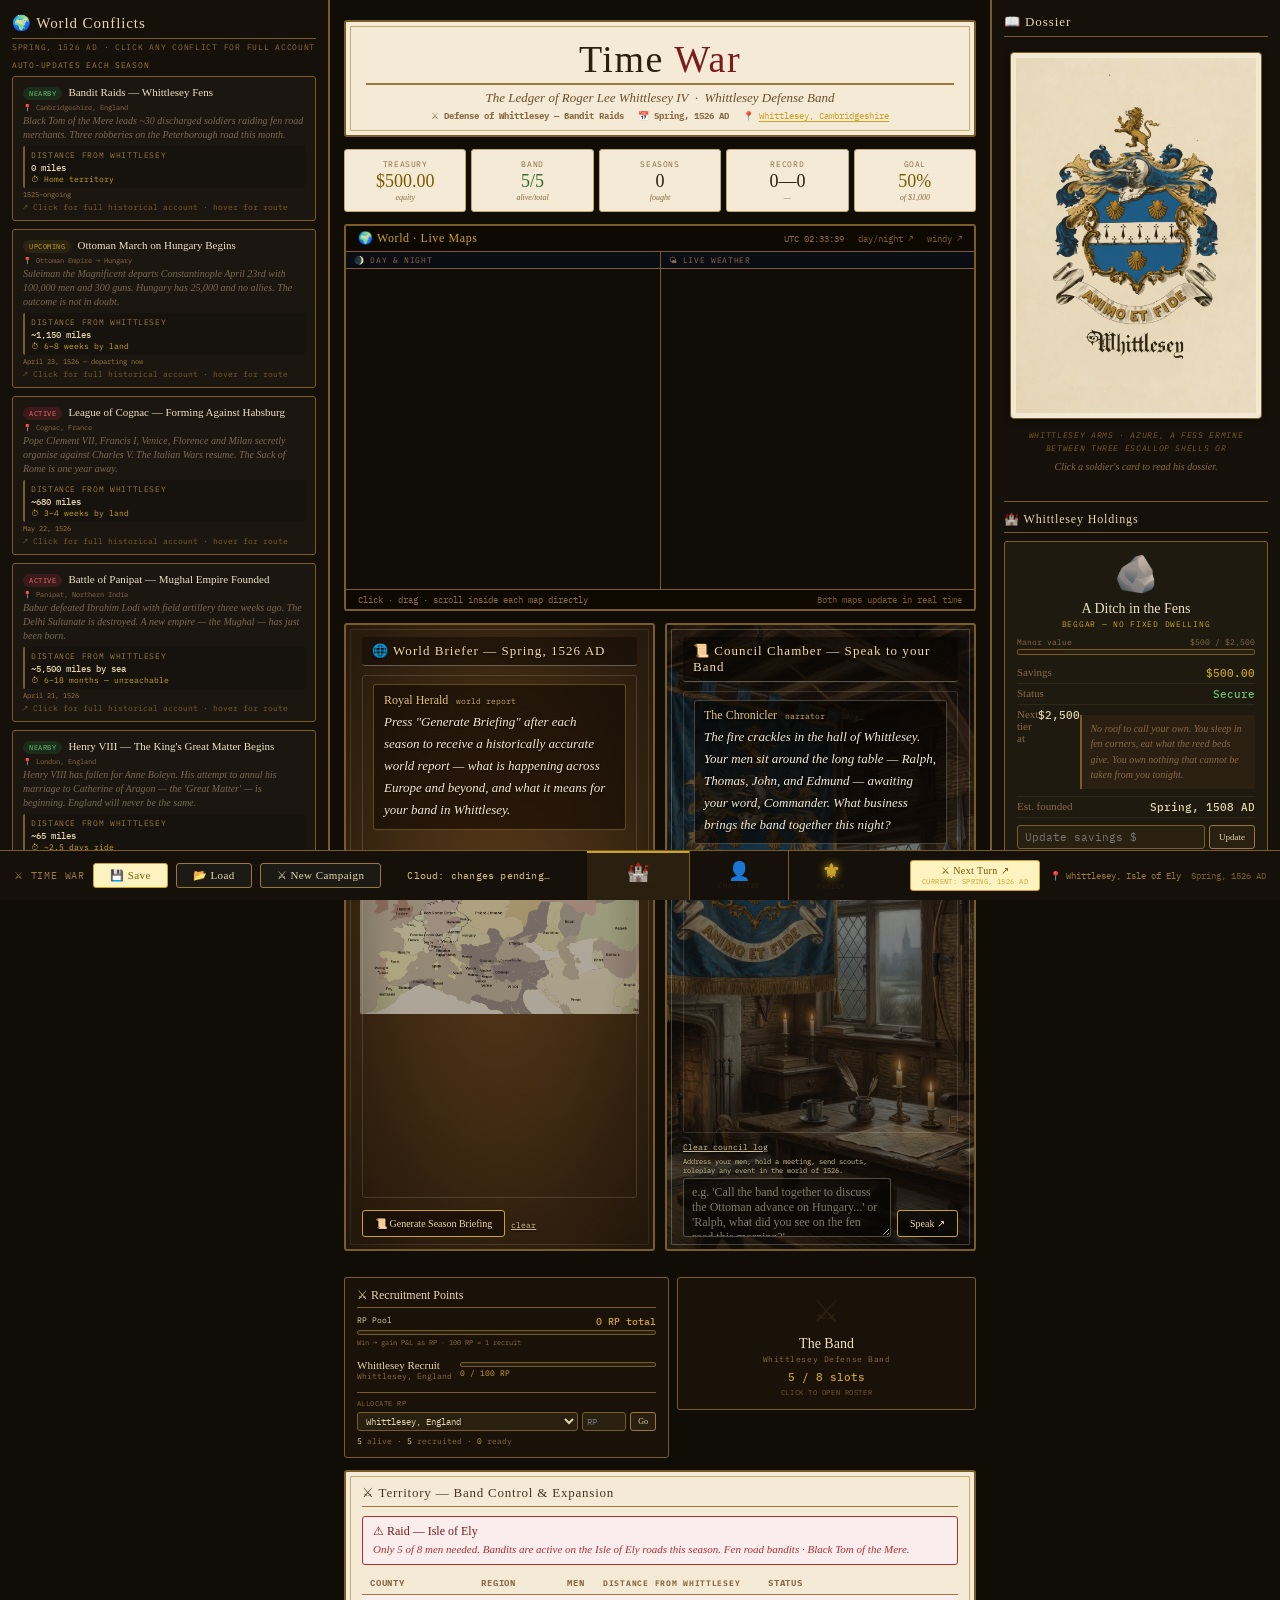
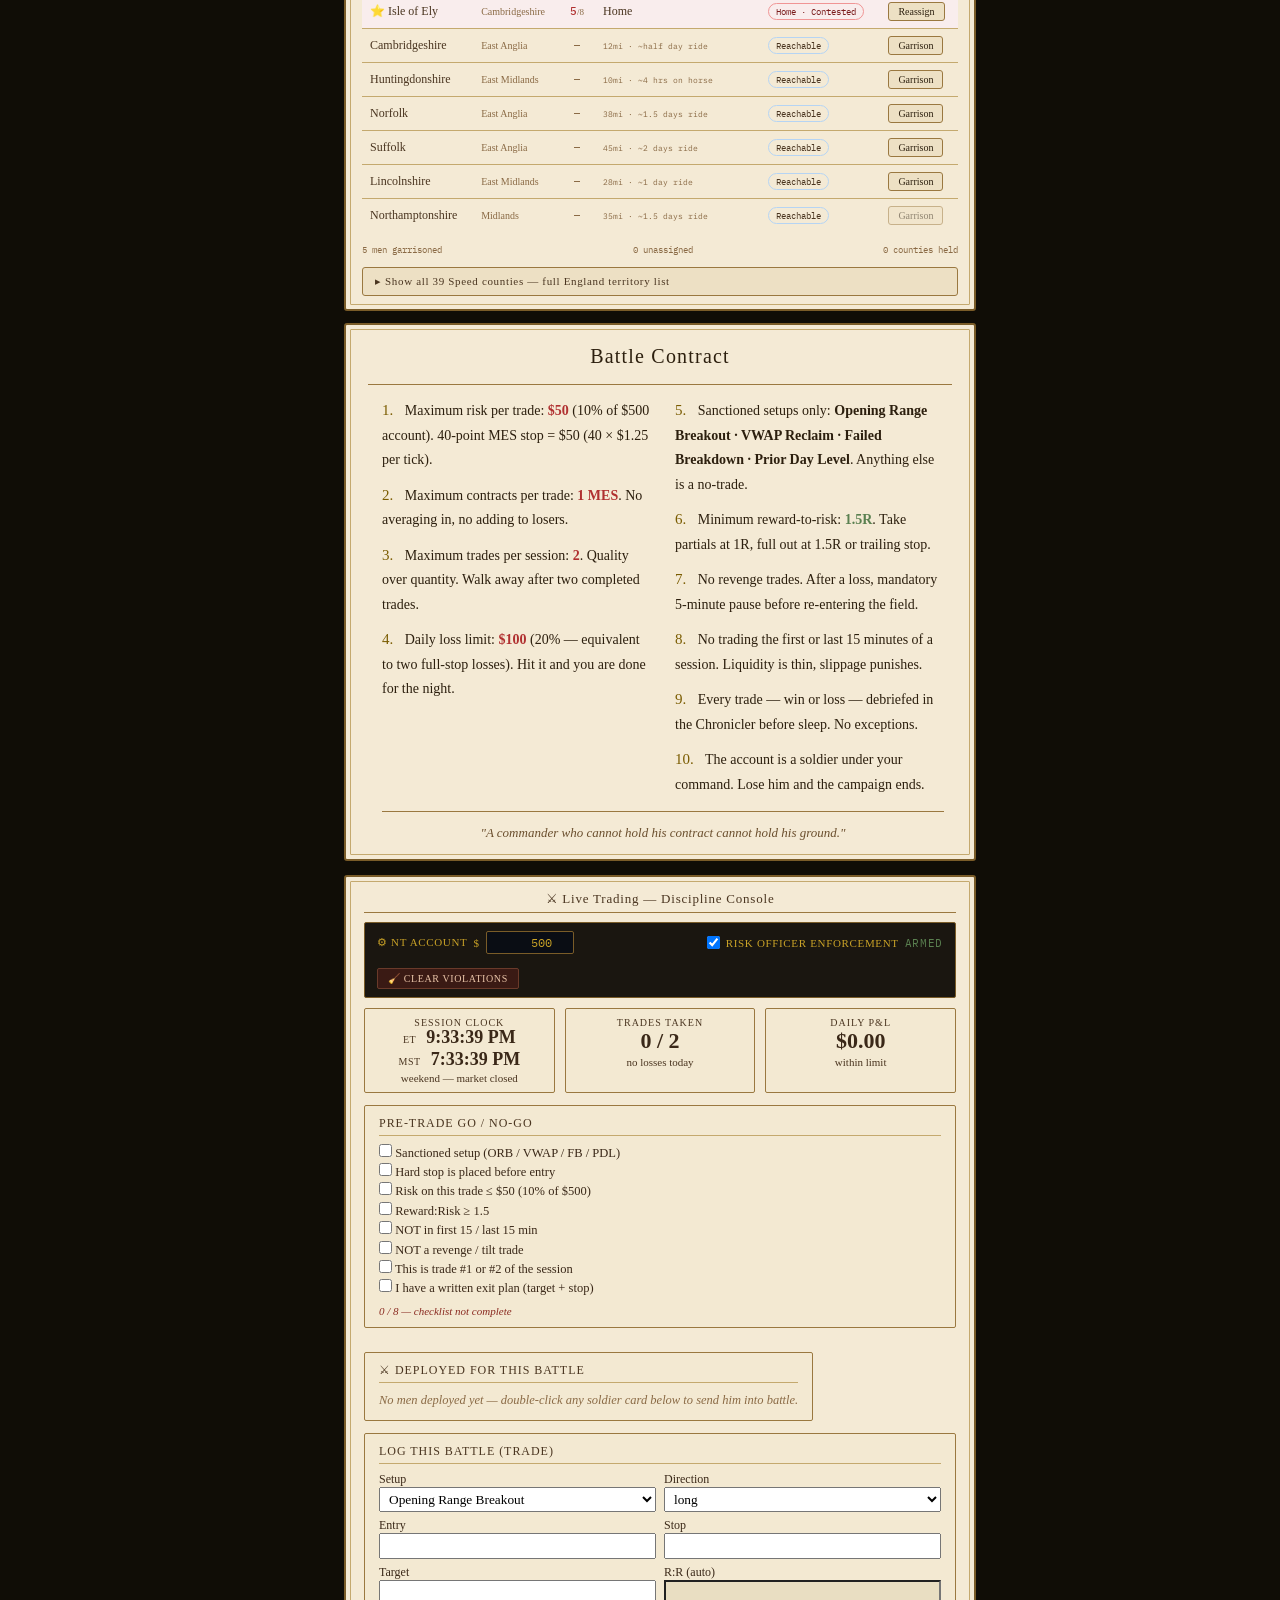
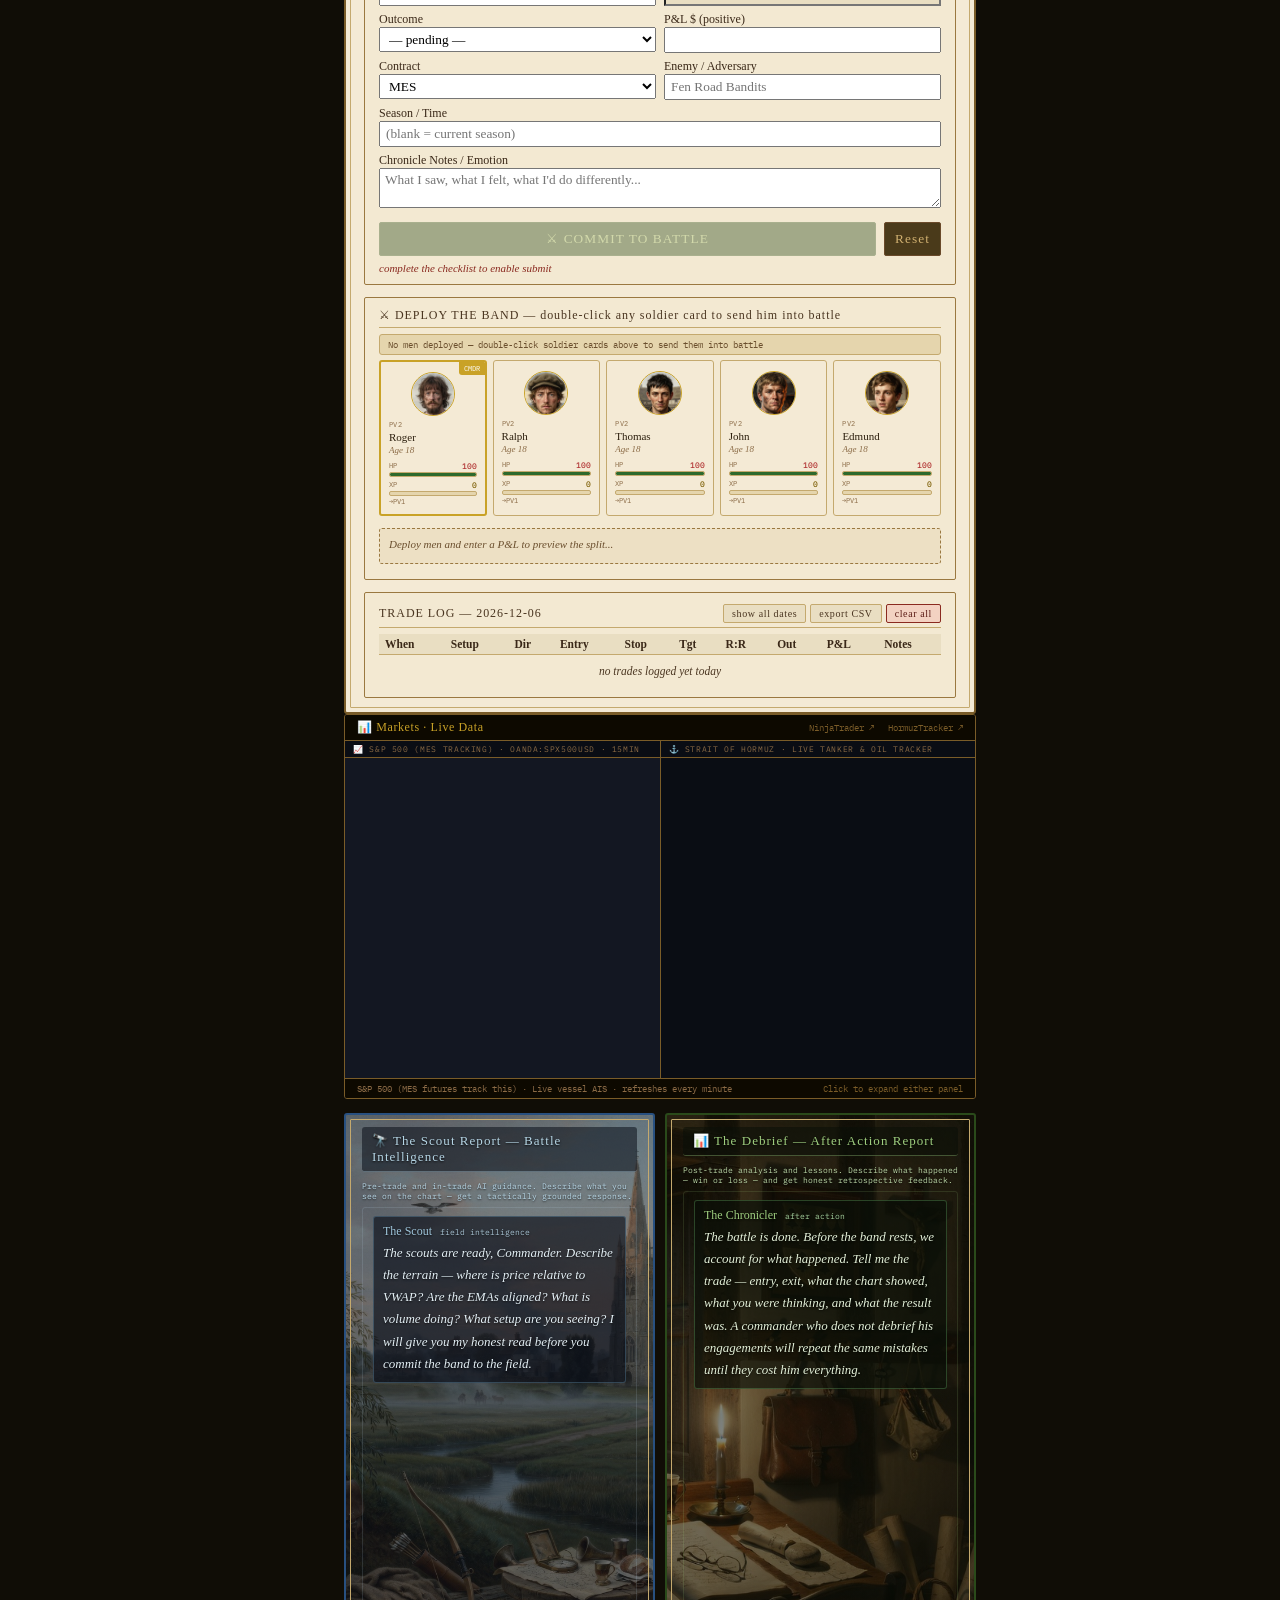
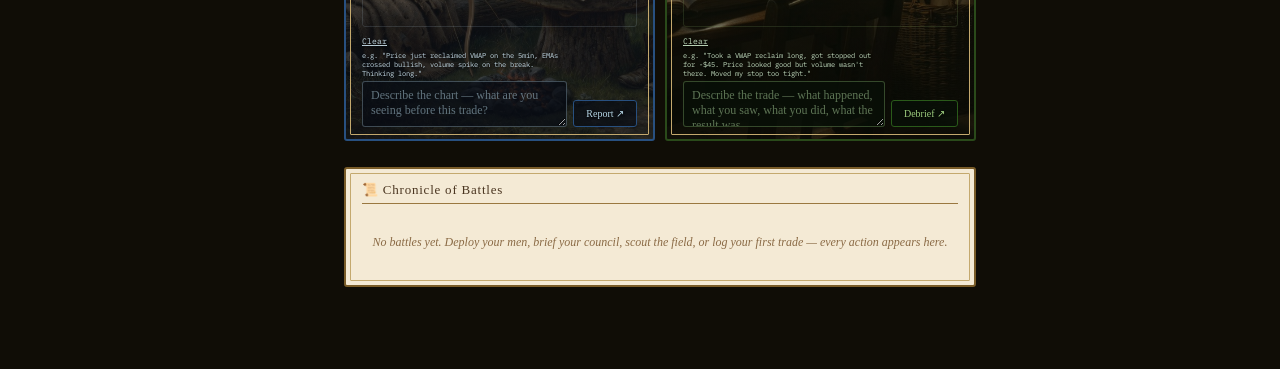
==== commit d420fc9d: "The town moves with the story's year: people from Wrigley & Schofield's England and the town's own c" ====
--- a/public/index.html
+++ b/public/index.html
@@ -2597,6 +2597,7 @@
     var past=(st.scenes||[]).filter(function(s){ return s.summary && s.id!==st.currentScene; }).slice(-6).map(function(s){ return dayInfo(s.date).short+', '+s.place+': '+s.summary; });
     return 'STORY DATE: '+di.long+' (Julian).'+osNote(dateStr)+(di.feasts.length?' Church calendar: '+di.feasts.join('; ')+'.':'')+(di.fast?' '+di.fast+'.':'')+' Season: '+di.season+'.\n'+
       'PLACE: '+(place||'Whittlesey')+', in Whittlesey — a fen market town on the edge of the Isle of Ely, Cambridgeshire, with its two parishes of St Mary and St Andrew, near Whittlesey Mere.\n'+
+      (window.twTownText?'THE TOWN: '+window.twTownText(parseD(dateStr).y)+'\n':'')+
       'THE BAND: the Whittlesey Defense Band, led by Roger Lee Whittlesey IV, about 18, a wool merchant\'s son. Campaign: '+((S&&S.campaign)||'')+' (game season '+((S&&S.currentSeason)||'')+').\n'+
       'Men of the band: '+roster+'.\n'+
       'Band record: '+((S&&S.wins)||0)+' fights won, '+((S&&S.losses)||0)+' lost.\n'+
@@ -3524,6 +3525,8 @@
     var GRAIN_SHARE=0.45;   // bread and drink are about 45% of the basket, and they are what a harvest moves
     function hv(y){ return HARVEST[y]!==undefined?HARVEST[y]:0; }
     function harvestClass(y){ var d=hv(y); return d>=50?'a dearth':d>=25?'bad':d>=10?'deficient':d>-10?'average':d>-30?'good':'abundant'; }
+    function breadWord(hy){ var d=hv(hy); return d>=25?'dear':d<=-20?'cheap':'at a fair price'; }
+    function pd1(x){ var h=Math.round(x*2)/2, w=Math.floor(h); return (h-w?(w?w:'')+'½':w)+'d'; }
     function pbh(y){ for(var i=PBH5.length-1;i>=0;i--){ if(y>=PBH5[i][0]) return PBH5[i]; } return PBH5[0]; }
     // The year's composite index: the five-year mean, moved by that year's harvest within the period
     function priceIndex(y){ var p=pbh(y), sum=0; for(var k=p[0];k<p[0]+5;k++) sum+=1+GRAIN_SHARE*hv(k)/100; return p[1]*(1+GRAIN_SHARE*hv(y)/100)/(sum/5); }
@@ -3628,6 +3631,8 @@
     function quarterWork(id, s, y){
       var w=WORK[id]||{name:'odd work',base:'lab',rates:{summer:4,winter:3,harvest:4},cash:0.4}, days=SEASON_DAYS[s], d=0, n=0;
       Object.keys(days).forEach(function(k){ d+=days[k]*(w.rates[k]||0); n+=days[k]; });
+      // The abrogation of holy days in 1536 gave the working year about thirty days more
+      var hol=y>=1536?1.1:1; d*=hol; n=Math.round(n*hol);
       var gross=Math.round(d*wageScale(w.base,y));
       return {name:w.name, days:n, gross:gross, cash:Math.round(gross*w.cash), keep:gross-Math.round(gross*w.cash)};
     }
@@ -3854,7 +3859,7 @@
       if(E.roger.acres){ var landIn=Math.round(E.roger.acres*21*pm), landRent=Math.round(E.roger.acres*10.5); E.roger.cur+=landIn; L.push({who:'Roger',kind:'charge',text:'the profit of '+E.roger.acres+' acre'+(E.roger.acres===1?'':'s')+' of pasture',d:landIn}); var pr=pay(E.roger,landRent,date); L.push({who:'Roger',kind:'discharge',text:'rent to the manor, '+E.roger.acres+' acre'+(E.roger.acres===1?'':'s')+' at 10½d',d:pr}); if(pr<landRent) E.roger.arrears+=landRent-pr; }
       settleDebts(E,'Roger',date,L,'Roger');
       var rent=Math.round(15*pm), pr2=pay(E.roger,rent,date); L.push({who:'Roger',kind:'discharge',text:'a quarter\'s rent of his chamber',d:pr2}); if(pr2<rent) owe(E,'Roger','his landlord',rent-pr2,'rent of his chamber',qdate(i+1));
-      var board=Math.round(91*1.25*foodMult), pb=pay(E.roger,board,date); L.push({who:'Roger',kind:'discharge',text:'bread, ale and pottage for the quarter (bread '+(gm>1.3?'dear':gm<0.85?'cheap':'at a fair price')+')',d:pb}); if(pb<board) owe(E,'Roger','the innkeeper',board-pb,'his board',qdate(i+1));
+      var board=Math.round(91*1.25*foodMult), pb=pay(E.roger,board,date); L.push({who:'Roger',kind:'discharge',text:'bread, ale and pottage for the quarter (bread '+breadWord(hy)+')',d:pb}); if(pb<board) owe(E,'Roger','the innkeeper',board-pb,'his board',qdate(i+1));
       var sund=Math.round(15*pm), ps2=pay(E.roger,sund,date); L.push({who:'Roger',kind:'discharge',text:'shoes, shirts, washing and sundries',d:ps2}); if(ps2<sund) owe(E,'Roger','the draper and the cobbler',sund-ps2,'shoes and shirts',qdate(i+1));
       if(s===1){ var tithe=Math.round(E.roger.yearIncome*0.1); if(tithe>0){ var pt=pay(E.roger,tithe,date); L.push({who:'Roger',kind:'discharge',text:'personal tithe on a year\'s gains, paid at Easter',d:pt}); if(pt<tithe) E.roger.arrears+=tithe-pt; } E.roger.yearIncome=0; L.push({who:'Roger',kind:'discharge',text:'Easter offering at the altar',d:pay(E.roger,2,date)}); }
       if(s===0 && (y<1548||(y>=1553&&y<=1558))){ L.push({who:'Roger',kind:'discharge',text:'a candle at Candlemas',d:pay(E.roger,1,date)}); }
@@ -3862,7 +3867,7 @@
       if(E.roger.arrears>0){ owe(E,'Roger','the innkeeper',E.roger.arrears,'old arrears',date); E.roger.arrears=0; settleDebts(E,'Roger',date,L,'Roger'); }
       var q=E.chest.quarterage||2, rq=pay(E.roger,q,date); chestIn+=rq; L.push({who:'Roger',kind:'discharge',text:'quarterage to the chest',d:rq});
       // The fishery on the mere, while the abbey stands
-      if(E.dec && E.dec.fishery && y<=1560){ if(s===2){ var fp=Math.round(360*pm*(gm>1.3?0.8:1)); E.roger.cur+=fp; L.push({who:'Roger',kind:'charge',text:'the fishery: eels by the stick, pike and fowl sold at Michaelmas',d:fp}); } if(s===0){ var fr=pay(E.roger,E.dec.fishery.rent,date); L.push({who:'Roger',kind:'discharge',text:'rent of the fishery'+(y>=1540?' to the King\'s receiver':' to Thorney Abbey'),d:fr}); if(fr<E.dec.fishery.rent) owe(E,'Roger',y>=1540?'the King\'s receiver':'the abbey\'s bailiff',E.dec.fishery.rent-fr,'rent of the fishery',qdate(i+1)); } }
+      if(E.dec && E.dec.fishery && y<=1560){ if(s===2){ var fp=Math.round(360*pm*(hv(hy)>=25?0.8:1)); E.roger.cur+=fp; L.push({who:'Roger',kind:'charge',text:'the fishery: eels by the stick, pike and fowl sold at Michaelmas',d:fp}); } if(s===0){ var fr=pay(E.roger,E.dec.fishery.rent,date); L.push({who:'Roger',kind:'discharge',text:'rent of the fishery'+(y>=1540?' to the King\'s receiver':' to Thorney Abbey'),d:fr}); if(fr<E.dec.fishery.rent) owe(E,'Roger',y>=1540?'the King\'s receiver':'the abbey\'s bailiff',E.dec.fishery.rent-fr,'rent of the fishery',qdate(i+1)); } }
       // The lease of the abbey's demesne, after 1540
       if(s===2 && E.life && E.life.lease){ var lp=Math.round(E.life.lease.acres*21*pm); E.roger.cur+=lp; L.push({who:'Roger',kind:'charge',text:'the profit of the abbey pasture, '+E.life.lease.acres+' acres',d:lp}); var lr=pay(E.roger,E.life.lease.rent,date); L.push({who:'Roger',kind:'discharge',text:'rent of the lease to the King\'s receiver',d:lr}); if(lr<E.life.lease.rent) E.roger.arrears+=E.life.lease.rent-lr; }
       // Taxes
@@ -3897,7 +3902,7 @@
       E.chest.cur+=chestIn; E.chest.log.push({date:date,text:'quarterage paid in',d:chestIn});
       L.push({who:'the chest',kind:'charge',text:'quarterage from every man',d:chestIn});
       if(s===2 && fights.length) Q.notes.push('The court leet sat at Michaelmas and amerced the men 2d apiece for the affray'+(fights.length>1?'s':'')+' this quarter.');
-      Q.notes.push('The harvest of '+hy+' was '+Q.harvest+': wheat '+(hv(hy)>=0?'':'−')+Math.abs(hv(hy)).toFixed(0)+'% against its trend, so bread '+(gm>1.3?'is dear and the penny loaf small':gm<0.85?'is cheap and the penny loaf heavy':'sells at a fair price')+'. Prices stand at '+Q.index+' on the old scale (the story opened at '+Math.round(BASE)+').');
+      Q.notes.push('The harvest of '+hy+' was '+Q.harvest+': wheat '+(hv(hy)>=0?'':'−')+Math.abs(hv(hy)).toFixed(0)+'% against its trend, so bread is '+breadWord(hy)+(hv(hy)>=25?' and the penny loaf small':hv(hy)<=-20?' and the penny loaf heavy':'')+'. Prices stand at '+Q.index+' on the old scale (the story opened at '+Math.round(BASE)+').');
       // Lady Day: the year of life — ages, marriages, births, deaths, wills and heirs
       Q.life=[]; if(s===0 && !initial){ try{ yearOfLife(E, Q, y, pm, Q.life); }catch(e){ console.warn('[life]', e); } }
       if(!initial){ try{ drawDecisions(E, Q, y, s); }catch(e){ console.warn('[deck]', e); } }
@@ -3914,7 +3919,7 @@
       if(!alive.length) return;
       var list=shopFor(Q.year).filter(function(it){ return it.k!=='save'; }).map(function(it){ return it.k+' — '+it.n+' ('+lsd(shopPrice(it,Q.pm))+(it.unlawful?', unlawful for a servant or labourer':'')+(it.degree?', above a labourer\'s degree':'')+')'; }).join('\n');
       var brief=alive.map(function(m){ var b=''; try{ b=window.twcPersonaBrief(m.id)||''; }catch(e){} var p=E.men[m.id]; return m.name+' — degree '+({1:'labourer',2:'craftsman',3:'merchant\'s son'})[degreeOf(E,m.id)]+'. In his purse: '+lsd(p.cur+(p.old||[]).reduce(function(t,o){return t+o.d;},0))+'; put by: '+lsd(p.sock)+'. '+b; }).join('\n');
-      var sys='You decide how young men of Whittlesey in the Isle of Ely spend their money at '+Q.qday+' '+Q.year+', in character. Each is a real person with his own temperament, hopes and fears; some are careful, some are not. They may buy nothing, one thing or a few, and may put money by. A man does not spend what he has not got, and rarely more than half his purse in a quarter unless he has a reason. The 1515 Act of Apparel keeps a labourer or craftsman out of broadcloth; the 1512 act forbids dice and cards to servants and labourers except at Christmas — but men break laws. Bread is '+(Q.gm>1.3?'dear this year, so poor men buy less of everything else':Q.gm<0.85?'cheap this year':'at a fair price')+'. Reply with JSON only.';
+      var sys='You decide how young men of Whittlesey in the Isle of Ely spend their money at '+Q.qday+' '+Q.year+', in character. Each is a real person with his own temperament, hopes and fears; some are careful, some are not. They may buy nothing, one thing or a few, and may put money by. A man does not spend what he has not got, and rarely more than half his purse in a quarter unless he has a reason. The 1515 Act of Apparel keeps a labourer or craftsman out of broadcloth; the 1512 act forbids dice and cards to servants and labourers except at Christmas — but men break laws. Bread is '+(hv(Q.harvestYear)>=25?'dear this year, so poor men buy less of everything else':hv(Q.harvestYear)<=-20?'cheap this year':'at a fair price')+'. Reply with JSON only.';
       var user='THE MEN:\n'+brief+'\n\nWHAT CAN BE BOUGHT (key — thing (price)):\n'+list+'\nsave — put money by in his sock (give the amount)\nA man may take a thing on tick (credit, to be paid at the next quarter day) up to about a quarter\'s wages, as everyone did; mark such a purchase "tick": true. Ale is never on tick.\n\nReturn JSON: {"men": {"<exact full name>": {"buys": [{"key": "shop key", "why": "a few words", "tick": false}], "save": pence to put by or 0, "remark": "one short thing he says about his money this quarter, in his own voice"}}}';
       try{
         var res=await fetch('/api/claude',{method:'POST',headers:{'Content-Type':'application/json'},body:JSON.stringify({model:MODEL,max_tokens:900,system:sys,messages:[{role:'user',content:user}]})});
@@ -4093,9 +4098,11 @@
       familyText:function(id){ var E=ensure(load()), L=ensureLife(E), yr=idxYear(seasonIdx(S.currentSeason)); if(String(id)==='1'){ var r=L.roger; return 'Roger is '+ageOf(r.born,yr)+(r.wife?(r.wife.dead?', a widower':', married to '+r.wife.name):', unmarried')+'; children: '+kidsText(r.children)+'.'; } var x=L.men[id]; if(!x) return ''; return 'He is '+ageOf(x.born,yr)+(x.holding?', holds '+((HOLDINGS[id]||{what:'the cottage'}).what.split(':')[0])+' since his father died':(x.wife&&!x.wife.dead?', in a rented cottage of his own':', lives at his father\'s')) +(x.wife?(x.wife.dead?', a widower':', married to '+x.wife.name+' since '+x.wife.married):', unmarried')+'; children: '+kidsText(x.children||[])+'.'; },
       purseText:function(id){ var E=ensure(load()), d=storyDate(); if(String(id)==='1'){ var p=E.roger; return 'Roger\'s purse holds about '+lsd(purseTotal(p,d))+(p.angels?' ('+p.angels+' in gold)':'')+(owed(E,'Roger')?'; he owes '+lsd(owed(E,'Roger'))+' on tick':'')+(owedTo(E,'Roger')?'; '+lsd(owedTo(E,'Roger'))+' is owed to him':'')+(E.roger.acres?'; he holds '+E.roger.acres+' acre'+(E.roger.acres===1?'':'s')+' by copy':''); } var m=E.men[id]; if(!m) return ''; var b=(m.bought||[]).slice(-2).map(function(x){ return x.n; }).join(' and '); return 'His purse holds about '+lsd(m.cur+(m.old||[]).reduce(function(t,o){return t+o.d;},0))+(m.sock?', and '+lsd(m.sock)+' put by':'')+(b?'; lately he bought '+b:'')+(owed(E,String(id))?'; he owes '+lsd(owed(E,String(id)))+' on tick'+((E.debts||[]).some(function(x){ return x.from===String(id)&&x.to==='Roger'; })?', some of it to Roger':''):'')+'.'; },
       chestText:function(){ var E=ensure(load()), d=storyDate(); return 'The band\'s chest holds '+lsd(purseTotal(E.chest,d))+' (keys: Roger, '+keyNames(E)+'; quarterage '+lsd(E.chest.quarterage)+' a man).'; },
-      pricesText:function(){ var hy=nowHY(), gm=grainMult(hy), y=idxYear(seasonIdx(S.currentSeason)); return 'The harvest of '+hy+' was '+harvestClass(hy)+'; bread is '+(gm>1.3?'dear':gm<0.85?'cheap':'at a fair price')+'. A labourer\'s day is '+labRate(y)+'d, a craftsman\'s '+craftRate(y)+'d.'; },
+      pricesText:function(){ var hy=nowHY(), y=idxYear(seasonIdx(S.currentSeason)); return 'The harvest of '+hy+' was '+harvestClass(hy)+'; bread is '+breadWord(hy)+(priceMult(hy)>1.25?', and all prices are '+Math.round((priceMult(hy)-1)*100)+'% above what they were in 1526':'')+'. A labourer\'s day is '+pd1(labRate(y))+', a craftsman\'s '+pd1(craftRate(y))+'.'; },
       rogerItems:function(){ var E=ensure(load()), d=storyDate(), out=[['Money in his purse'+(E.roger.angels?' ('+E.roger.angels+' angel'+(E.roger.angels===1?'':'s')+' and silver)':''), purseTotal(E.roger,d)]]; E.roger.goods.forEach(function(g){ out.push([g.n+' (bought '+shortDay(g.date)+')', g.d]); }); if(E.roger.acres) out.push([E.roger.acres+' acre'+(E.roger.acres===1?'':'s')+' of copyhold pasture', E.roger.acres*210]); if(E.roger.wool&&E.roger.wool.tods) out.push([E.roger.wool.tods+' tods of wool awaiting the fair', E.roger.wool.cost]); var ow=owedTo(E,'Roger'); if(ow) out.push(['Owed to him in the book of debts', ow]); var od=owed(E,'Roger'); if(od) out.push(['Owed by him in the book of debts', -od]); return out; },
       state:function(){ return ensure(load()); },
+      // The year's prices, wages and harvest for any year — the same tables the reckoning runs on
+      series:function(y,hy){ hy=hy||(y-1); return {index:Math.round(priceIndex(hy)), pm:priceMult(hy), gm:grainMult(hy), lab:labRate(y), craft:craftRate(y), harvest:harvestClass(hy), hv:hv(hy), wool:woolPrice(y)}; },
     };
 
     // ── The panel ────────────────────────────────────────────────────────
@@ -4150,8 +4157,8 @@
       var ms=msToMidnight(), hh=Math.floor(ms/36e5), mm=Math.floor(ms%36e5/6e4);
       var h='<div class="won-intro">A season of the campaign is one real day; at midnight it turns, whether you trade or not, and the quarter day is reckoned — every man paid, every due taken, the chest filled. <strong>Roger\'s purse is yours</strong>; the men\'s are their own, and they spend as they like.</div>';
       h+='<div class="rk-clock"><div><b>The season</b><span class="big">'+esc(S.currentSeason.replace(' AD',''))+'</span>'+esc(qname(cur))+' '+esc(shortDay(qdate(cur)))+' · turns at midnight, in '+hh+'h '+mm+'m</div>'+
-        (function(){ var hy=nowHY(), gm=grainMult(hy), y=idxYear(cur); return '<div><b>Prices this season</b><span class="big">'+Math.round(priceIndex(hy))+' <span style="font-size:11px;font-family:var(--mono);color:var(--ink4)">on the 1451–75 scale (the story opened at '+Math.round(BASE)+')</span></span>Harvest of '+hy+' <strong>'+esc(harvestClass(hy))+'</strong> (wheat '+(hv(hy)>=0?'+':'−')+Math.abs(hv(hy)).toFixed(0)+'% on trend) · bread '+(gm>1.3?'dear':gm<0.85?'cheap':'fair')+' · the penny loaf about '+(2/gm).toFixed(1)+' lb</div>'+
-        '<div><b>Wages of the year</b><span class="big">'+labRate(y)+'d · '+craftRate(y)+'d</span>a labourer\'s day · a craftsman\'s day, without meat and drink</div>'; })()+
+        (function(){ var hy=nowHY(), gm=grainMult(hy), y=idxYear(cur); return '<div><b>Prices this season</b><span class="big">'+Math.round(priceIndex(hy))+' <span style="font-size:11px;font-family:var(--mono);color:var(--ink4)">on the 1451–75 scale (the story opened at '+Math.round(BASE)+')</span></span>Harvest of '+hy+' <strong>'+esc(harvestClass(hy))+'</strong> (wheat '+(hv(hy)>=0?'+':'−')+Math.abs(hv(hy)).toFixed(0)+'% on trend) · bread '+breadWord(hy)+' · the penny loaf about '+(2/gm).toFixed(1)+' lb (2 lb when the story opened)</div>'+
+        '<div><b>Wages of the year</b><span class="big">'+pd1(labRate(y))+' · '+pd1(craftRate(y))+'</span>a labourer\'s day · a craftsman\'s day, without meat and drink</div>'; })()+
         '<div><b>Last reckoned</b><span class="big">'+(Q?esc(Q.qday+' '+Q.year):'—')+'</span>'+(Q?'for '+esc(Q.reckoned.replace(' AD',''))+(Q.pendingSpend?' · <span class="warn">the men are at market…</span>':''):'')+'</div></div>';
       // Roger
       h+='<div class="rk-cards"><div class="rk-card"><h5><span>'+(typeof charAvatar==='function'?charAvatar(1,26)+' ':'')+'Roger\'s purse</span><span class="sum">'+lsd(purseTotal(E.roger,d))+' · '+usd(purseTotal(E.roger,d))+'</span></h5>'+
@@ -4357,21 +4364,58 @@
       ['A physician\'s fee',80,'A noble — no fen labourer ever paid it'],
     ];
 
-    // ── Whittlesey, the town ───────────────────────────────────────────
-    // People through the centuries. est. = estimated from the record named.
-    var POP_HIST = [
-      [1086,190,true,'Domesday: 38 tenant households on the two manors'],
-      [1526,1400,true,'about 290 households, scaled back from 1563 (England had 2.4 million people)'],
-      [1563,1600,true,'355 householders in the diocesan survey: 266 in St Mary\'s, 89 in St Andrew\'s'],
-      [1676,3000,true,'2,021 people of communicant age (Compton census)'],
-      [1801,3841,false,'the first census'],
-      [1851,7687,false,'census; the Mere drained that year'],
-      [1951,8609,false,'census'],
-      [2011,16058,false,'census, the parish'],
-      [2021,17667,false,'census, the parish; the town itself about 13,800'],
-    ];
-    var TOWN_1526_POP=1400, TOWN_2026_POP=17667, ENGLAND_1526_POP=2.4e6;
-    var TOWN_PC_1526=714*CPI_1990_TO_NOW;              // Maddison's English output per head, 2026 $
+    // ── Whittlesey, the town, through the century ─────────────────────
+    // People of England: Wrigley & Schofield's back-projection by decade from 1541 (The Population History of
+    // England, Table A3.1), with Cornwall's estimate from the 1522 musters before it. The town's share of England is
+    // held at the 1563 count (355 householders × 4½ to a house) back to the story's opening, and runs between the
+    // counts of 1563, 1676 (2,021 of communicant age) and 1801 (the first census) after. Mortality crises the
+    // registers record dent the figure in their years. Everything here is an estimate from those records.
+    var NAT=[[1521,2350],[1531,2550],[1541,2774],[1551,3011],[1556,3150],[1561,2985],[1571,3271],[1581,3598],[1591,3899],[1601,4110],[1611,4416],[1621,4693],[1631,4893],[1641,5092],[1651,5228],[1661,5141],[1671,4983],[1681,4930],[1691,4931],[1701,5058],[1711,5230],[1721,5350],[1731,5263],[1741,5576],[1751,5772],[1761,6147],[1771,6448],[1781,7042],[1791,7740],[1801,8664]];
+    var CRISIS={1528:0.99,1551:0.985,1587:0.995,1597:0.99,1598:0.99,1603:0.99,1625:0.99,1638:0.99,1665:0.99};
+    var CRISIS_NAME={1528:'the sweating sickness',1551:'the sweat, the worst in memory',1557:'the new ague',1558:'the new ague, its second year',1559:'the ague\'s last year',1587:'the hunger after the bad harvest of 1586',1597:'the dearth',1598:'the dearth, and the fever after it',1603:'the plague',1625:'the plague',1638:'the plague',1665:'the plague'};
+    function interp(tab,y){ if(y<=tab[0][0]) return tab[0][1]; for(var i=1;i<tab.length;i++){ if(y<=tab[i][0]){ var a=tab[i-1], b=tab[i]; return a[1]+(b[1]-a[1])*(y-a[0])/(b[0]-a[0]); } } return tab[tab.length-1][1]; }
+    function natPop(y){ return interp(NAT,y)*1000; }
+    var SHARE=[[1563,355*4.5/natPop(1563)],[1676,3000/natPop(1676)],[1801,3841/natPop(1801)]];
+    function townPop(y){ return Math.round(natPop(y)*interp(SHARE,y)*(CRISIS[y]||1)); }
+    function households(y){ return Math.round(townPop(y)/4.5); }
+    // Output per head, real: Maddison's England in 1990 dollars — 714 in 1500, 974 in 1600, 1,250 in 1700 — run
+    // between (Broadberry's revision puts the rise later and lower). A dearth takes a few per cent off the year.
+    function pcReal(y){ var a=y<1600?[1500,714,1600,974]:[1600,974,1700,1250]; var t=Math.max(0,Math.min(1,(y-a[0])/(a[2]-a[0]))); return a[1]*Math.pow(a[3]/a[1],t); }
+    // Other towns, for scale (Finlay & Shearer for London; the 1524-5 subsidy and later listings for the rest)
+    var TOWNS={'London':[[1520,55000],[1550,75000],[1600,200000],[1650,400000],[1700,575000]],'Norwich':[[1525,8500],[1575,12000],[1600,15000],[1650,20000],[1700,30000]],'Cambridge':[[1525,2800],[1600,5000],[1650,7500]],'Peterborough':[[1525,1800],[1600,2800],[1650,3500]],'Ely':[[1525,2000],[1600,2800],[1650,3500]]};
+    function roundTown(n){ return n<5000?Math.round(n/100)*100:n<20000?Math.round(n/500)*500:Math.round(n/5000)*5000; }
+    function townsText(y){ return Object.keys(TOWNS).map(function(k){ return k+' '+roundTown(interp(TOWNS[k],y)).toLocaleString('en-US'); }).join(', '); }
+    function monarch(y){ return y<1547?'the King':y<1553?'the young King':'the Queen'; }
+    // The two manors after the Dissolution, as the Victoria County History has them
+    function lordsText(y, manorD, townOutD, usdM){
+      var share=(manorD/townOutD*100).toFixed(0);
+      if(y<1539) return 'Two monastic lords: Thorney Abbey (manor of St Mary\'s, worth £83 8s 7½d a year) and Ely Priory (St Andrew\'s, £51 2s 5d), together £134 11s ½d ('+usdM+') — about '+share+'% of everything the town makes.'+(y>=1535?' The King\'s commissioners have valued both houses; neither will stand five years more.':' Both houses will be dissolved within fifteen years.');
+      if(y<1598) return 'The Crown: both manors came to '+monarch(y)+' at the surrenders of November and December 1539, and are farmed by lessees — St Mary\'s under Thomas Lyname\'s lease of 1538, St Andrew\'s under '+(y<1546?'Roger Wylson':'Thomas Walles')+' — at the old customary rents, together £134 11s ½d a year: '+usdM+' now, about '+share+'% of the town\'s output. Rents fixed by custom while prices climb mean the lord\'s share shrinks and the fines on entry rise to make it up.';
+      if(y<1632) return 'Sir Thomas Cecil, Earl of Exeter, holds both manors in trust for his daughter Lady Elizabeth Hatton (from 1598, formally from 1603); they went with her as dowry to Sir Edward Coke, the great lawyer. The customary rents, together £134 11s ½d, are now only about '+share+'% of the town\'s output ('+usdM+').';
+      if(y<1671) return 'Richard Weston, Lord Weston and from 1633 Earl of Portland, Lord Treasurer, bought both manors from Lady Hatton in 1632 and died seised of them in 1635; his son Jerome took newly drained fen with them. The customary rents of £134 11s ½d are about '+share+'% of the town\'s output.';
+      if(y<1685) return 'Jerome White, by fine and recovery from the 4th Earl of Portland in 1671. The old customary rents are a trifle now: about '+share+'% of what the town makes.';
+      return 'Philip Waldegrave and his heirs, from 1685, for a hundred and fifty years.';
+    }
+    function livingText(y){
+      var base='Husbandmen holding by copy of the court roll, with rights of common on the fen: cattle and sheep on the washes, geese, turf for fuel, reed and sedge for thatch, eels, pike and perch and fowl from the Mere. ';
+      if(y<1536) return base+'Two mills (leased in 1522 to Robert Brown for ten years). A smith, a tanner, a draper, alehouses, two parish priests, and the monks\' bailiffs. A market only by custom — the charter came in 1715.';
+      if(y<1560) return base+'The abbeys '+(y>=1540?'gone':'going')+': the Crown\'s lessees in the bailiffs\' places, the holy days cut so that men work thirty days more a year, the chantry lights put out and the rood down (and up again under Queen Mary). Prices are climbing — bread '+(y>=1550?'twice':'half again')+' what it was when the story opened — and copyholders at fixed rents are the winners, wage-earners the losers.';
+      if(y<1600) return base+'A town of copyholders doing well by fixed rents in a century of rising prices, and of cottagers doing badly: the poor rate from 1572, the church-ale gone, the vestry in the hands of the better sort. The Mere and the commons still feed the poor, which is why they fight for them.';
+      if(y<1637) return base+'Projectors are sniffing about the fen: the Act of 1600 for the draining of drowned grounds, then the Earl of Bedford\'s Adventurers and Vermuyden\'s Dutchmen cutting the Bedford River from 1631. The commoners of the Isle petition, riot and throw down banks; the town stands to lose the fen that keeps its poor.';
+      if(y<1653) return base+'The Great Level adjudged drained in 1637 and 95,000 acres taken for the Adventurers; the King made undertaker in 1638; then war, and the fenmen breaking the works; the Earl of Portland\'s heir with newly drained fen about the town. The Mere itself untouched.';
+      return base+'The Great Level drained again under the Act of 1649 and the New Bedford River, the peat shrinking, the drained fen let to graziers and the commons shrunk to allotments. The Mere remains, and will until 1851.';
+    }
+    function landText(y){
+      var m='Whittlesey Mere: 1,870 acres of water in summer, 3,000 in winter — the largest lake in lowland England. ';
+      if(y<1600) return 'About 1,550 acres of open arable, 2,400 of pasture and 20,000 acres of fen common (as later surveyed). '+m;
+      if(y<1653) return m+'The Adventurers\' banks and the Bedford River changing the fen about it; the town\'s fen common under claim.';
+      return m+'The fens about it drained and allotted; the open fields still open — the town was not inclosed until 1844.';
+    }
+    function esc(t){ return String(t==null?'':t).replace(/[&<>"]/g,function(c){return {'&':'&amp;','<':'&lt;','>':'&gt;','"':'&quot;'}[c];}); }
+    function storyYear(){ try{ var p=String(S.currentSeason||'').split(', '); return {y:parseInt(p[1],10)||1526, s:p[0]||'Spring'}; }catch(e){ return {y:1526, s:'Spring'}; } }
+    window.twTownText=function(y){ try{ y=y||storyYear().y; return 'Whittlesey has about '+roundTown(townPop(y)).toLocaleString('en-US')+' souls in some '+Math.round(households(y)/10)*10+' households, in two parishes; England about '+(natPop(y)/1e6).toFixed(1)+' million.'+(CRISIS_NAME[y]?' This year '+CRISIS_NAME[y]+' is in the town and the churchyard is busy.':''); }catch(e){ return ''; } };
+    var TOWN_2026_POP=17667;
+    var TAX_YEARS=[1524,1525,1535,1536,1541,1542,1544,1545,1546,1547,1550,1556,1559,1560,1564,1565,1567,1572,1577,1582,1586,1590,1594,1598,1602];
     var FENLAND_GVA_PER_HEAD_GBP=21896;                // 2023
     var FENLAND_MEDIAN_FT_GBP=31300, FENLAND_GDHI_GBP=Math.round(23300*(1-0.181)), FENLAND_EMPLOYMENT=71.3, FENLAND_LOW_PAY=24.4;
     var WHITTLESEY_HOUSE_GBP=250053, WHITTLESEY_DETACHED=309289, WHITTLESEY_SEMI=222828, WHITTLESEY_TERRACED=186056;
@@ -4642,29 +4686,44 @@
       h+='<div class="purse">Together the five men personally own about <strong>'+lsd(bandTotal)+'</strong>. That is about '+usd(bandTotal*USD_PER_D_GOODS)+' in 2026 dollars, and most of it is the few belongings each man owns outright. Remember that the $500 ledger is their lives, not this money.</div>';
       h+='<div class="note">How the values were set: land is valued at about 10½d a year of rent per acre (Clark\'s early-1500s average) times the customary 20 years\' purchase, giving 17s 6d an acre. Whittlesey land was held by copy from the two manors, St Mary\'s (Thorney Abbey) and St Andrew\'s (Ely Priory), with rights of common on the fen. The town had about 355 households by 1563. Houses, stock and goods are priced as a probate appraiser of the period would list them. They are estimates, not records of these men, who are characters in your story.</div>';
 
-      // ── Whittlesey, the town: then and now ──
-      var townOut1526=TOWN_1526_POP*TOWN_PC_1526, manorD=MANOR_STMARY_D+MANOR_STANDREW_D, townOutD=TOWN_1526_POP*TOWN_PC_1526/USD_PER_D_GOODS;
+      // ── Whittlesey, the town: the story's year and now ──
+      var sy=storyYear(), yr=sy.y, hyr=(sy.s==='Autumn'||sy.s==='Winter')?yr:yr-1;
+      var ser=null; try{ if(window.twEconomy&&window.twEconomy.series) ser=window.twEconomy.series(yr,hyr); }catch(e){}
+      var pm=ser?ser.pm:1, hv=ser?ser.hv:0, adj=1-0.08*Math.max(0,hv)/100+0.03*Math.max(0,-hv)/100;
+      var pop=townPop(yr), hh=households(yr), pcNow=pcReal(yr)*CPI_1990_TO_NOW*adj, townOut=pop*pcNow, townOutD=townOut/USD_PER_D_GOODS*pm;
+      var pop0=townPop(1526), pc0=pcReal(1526)*CPI_1990_TO_NOW, out0=pop0*pc0;
+      var manorD=MANOR_STMARY_D+MANOR_STANDREW_D, manorUsd=usd(manorD/pm*USD_PER_D_GOODS);
+      var lab=ser?ser.lab:4, craft=ser?ser.craft:6, realW=(lab/4)/pm;
+      function pd1(x){ var h=Math.round(x*2)/2, w=Math.floor(h); return (h-w?(w?w:'')+'½':w)+'d'; }
+      function lsdL(d){ return d>=24000?'£'+Math.round(d/240).toLocaleString('en-US'):lsd(d); }
+      var popR=Math.round(pop/10)*10, hhR=Math.round(hh/5)*5;
       var townOut2026=TOWN_2026_POP*FENLAND_GVA_PER_HEAD_GBP*GBPUSD, pc2026=FENLAND_GVA_PER_HEAD_GBP*GBPUSD;
       var hh2026=Math.round(TOWN_2026_POP/2.32), adults2026=Math.round(TOWN_2026_POP*0.79), wealth2026=adults2026*UK_MEAN_WEALTH_PER_ADULT_USD;
       var dayPay2026=FENLAND_MEDIAN_FT_GBP/260*GBPUSD;
-      h+='<h4>Whittlesey, the town — then and now</h4><div class="note">The fen town the band lives in: what it was in 1526 and what stands on the same ground today. 1526 figures are <span class="est">estimates</span> built from the manorial and diocesan records named below; 2026 figures are the census, the ONS and the district\'s own economic assessment (Whittlesey is not measured on its own, so where a figure is for Fenland district it says so).</div>';
-      h+='<div class="won-scroll"><table class="wide"><thead><tr><th></th><th>1526</th><th>2026</th></tr></thead><tbody>'+
-        '<tr><td><strong>People</strong></td><td>About '+TOWN_1526_POP.toLocaleString('en-US')+' <span class="est">estimate</span> in two parishes, St Mary\'s (three-quarters of the town) and St Andrew\'s, their churches a quarter-mile apart. One of the biggest towns in the Isle of Ely; England had about 2.4 million people, London perhaps 55,000, Norwich 9,000, Cambridge under 3,000.</td><td>'+TOWN_2026_POP.toLocaleString('en-US')+' in the parish (2021 census), about 13,800 in the town itself — '+(TOWN_2026_POP/TOWN_1526_POP).toFixed(0)+'× the town of 1526. The 9th largest place in Cambridgeshire; Peterborough has 216,000.</td></tr>'+
-        '<tr><td><strong>Households</strong></td><td>About 290 <span class="est">estimate</span> — 355 were counted in 1563. Timber, wattle-and-daub and reed thatch; a few better houses round the market place.</td><td>About '+hh2026.toLocaleString('en-US')+' <span class="est">derived</span> (at the district\'s 2.32 people to a household). Average sold price '+usd(WHITTLESEY_HOUSE_GBP*GBPUSD)+' (£'+WHITTLESEY_HOUSE_GBP.toLocaleString('en-US')+'): detached '+usd(WHITTLESEY_DETACHED*GBPUSD)+', semi '+usd(WHITTLESEY_SEMI*GBPUSD)+', terraced '+usd(WHITTLESEY_TERRACED*GBPUSD)+'; 11% down on the year before.</td></tr>'+
-        '<tr><td><strong>Output in a year</strong></td><td><strong>'+usd(townOut1526)+'</strong> <span class="est">estimate</span> — about '+lsd(townOutD)+' in the money of the day, at Maddison\'s English output per head. That is '+(TOWN_1526_POP/ENGLAND_1526_POP*100).toFixed(2)+'% of England.</td><td><strong>'+usd(townOut2026)+'</strong> <span class="est">estimate</span> — at Fenland district\'s £'+FENLAND_GVA_PER_HEAD_GBP.toLocaleString('en-US')+' of output per head (2023), the lowest in Cambridgeshire. About '+Math.round(townOut2026/townOut1526).toLocaleString('en-US')+'× the town of 1526.</td></tr>'+
-        '<tr><td><strong>Output per head</strong></td><td>'+usd(TOWN_PC_1526)+' a year — about '+lsd(TOWN_PC_1526/USD_PER_D_GOODS)+'.</td><td>'+usd(pc2026)+' a year — '+(pc2026/TOWN_PC_1526).toFixed(0)+'× as much for each person.</td></tr>'+
-        '<tr><td><strong>What the town is worth</strong></td><td>About '+usd(townOut1526*WEALTH_MULT)+' <span class="est">estimate</span> — 6½ years of output, nearly all of it land, houses, beasts and the fen\'s rights of common.</td><td>Roughly '+usd(wealth2026)+' <span class="est">estimate</span> if its '+adults2026.toLocaleString('en-US')+' adults held the UK average ($'+UK_MEAN_WEALTH_PER_ADULT_USD.toLocaleString('en-US')+' each, UBS); Fenland is poorer than average, so likely less. Mostly the houses.</td></tr>'+
-        '<tr><td><strong>A day\'s pay</strong></td><td>4d for a labourer ('+usd(4*USD_PER_D_GOODS)+'); 6d for a craftsman. Most of the town lived by its holdings and the fen, not by wages; a wage-earner was a poor man.</td><td>About '+usd(dayPay2026)+' — Fenland\'s median full-time pay of £'+FENLAND_MEDIAN_FT_GBP.toLocaleString('en-US')+' a year (2024), 17% below England. '+FENLAND_LOW_PAY+'% of employees are paid below the Living Wage; '+FENLAND_EMPLOYMENT+'% of working-age people are in work; household income after tax about £'+FENLAND_GDHI_GBP.toLocaleString('en-US')+' a head.</td></tr>'+
-        '<tr><td><strong>Who takes the rent</strong></td><td>Two monastic lords: Thorney Abbey (manor of St Mary\'s, worth £83 8s 7½d a year) and Ely Priory (St Andrew\'s, £51 2s 5d), together £134 11s ½d ('+usd(manorD*USD_PER_D_GOODS)+') — about '+(manorD/townOutD*100).toFixed(0)+'% of everything the town made. Both houses will be dissolved within fifteen years.</td><td>Private landlords, mortgage lenders and Fenland District Council. The abbeys\' lands passed to the Crown in 1539–40 and were sold on.</td></tr>'+
-        '<tr><td><strong>How people live</strong></td><td>Husbandmen holding by copy of the court roll, with rights of common on the fen: cattle and sheep on the washes, geese, turf for fuel, reed and sedge for thatch, eels, pike and perch and fowl from the Mere. Two mills (leased in 1522 to Robert Brown for ten years). A smith, a tanner, a draper, alehouses, two parish priests. A market only by custom — the charter came in 1715.</td><td>Food and farming still: McCain\'s chip factory, the last of the Fletton brickworks at King\'s Dyke, packing and logistics, and commuting to Peterborough — 44% of Fenland residents work within 5 km of home.</td></tr>'+
-        '<tr><td><strong>The land and the Mere</strong></td><td>About 1,550 acres of open arable, 2,400 of pasture and 20,000 acres of fen common (as later surveyed). Whittlesey Mere: 1,870 acres of water in summer, 3,000 in winter — the largest lake in lowland England.</td><td>The fen drained and farmed; the Mere drained in 1851 and under wheat and potatoes ever since.</td></tr>'+
+      h+='<h4>Whittlesey, the town — '+yr+' and now</h4><div class="note">The fen town the band lives in: what it is in the story\'s year, <strong>'+esc(S.currentSeason.replace(' AD',''))+'</strong>, and what stands on the same ground today. The '+yr+' column moves with the story: people from the national record and the town\'s own counts, output and pay from the price and wage tables the reckoning runs on, lords and fen from the Victoria County History. All of it is <span class="est">estimate</span> built from the records named below; 2026 figures are the census, the ONS and the district\'s own economic assessment (where a figure is for Fenland district it says so).</div>';
+      h+='<div class="won-scroll"><table class="wide"><thead><tr><th></th><th>'+yr+'</th><th>2026</th></tr></thead><tbody>'+
+        '<tr><td><strong>People</strong></td><td>About '+popR.toLocaleString('en-US')+' <span class="est">estimate</span>'+(yr>1526?' ('+(pop>=pop0?'+':'')+Math.round((pop/pop0-1)*100)+'% since 1526)':'')+' in two parishes, St Mary\'s (three-quarters of the town) and St Andrew\'s, their churches a quarter-mile apart.'+(CRISIS_NAME[yr]?' <span class="warn" style="color:#8a2a20">Fewer this year: '+CRISIS_NAME[yr]+'.</span>':'')+' One of the biggest towns in the Isle of Ely. England has about '+(natPop(yr)/1e6).toFixed(1)+' million people; '+townsText(yr)+'.</td><td>'+TOWN_2026_POP.toLocaleString('en-US')+' in the parish (2021 census), about 13,800 in the town itself — '+(TOWN_2026_POP/pop).toFixed(0)+'× the town of '+yr+'. The 9th largest place in Cambridgeshire; Peterborough has 216,000.</td></tr>'+
+        '<tr><td><strong>Households</strong></td><td>About '+hhR+' <span class="est">estimate</span>'+(yr<1563?' — 355 will be counted in 1563':yr===1563?' — 355 counted this year in the diocesan survey, 266 in St Mary\'s and 89 in St Andrew\'s':' — 355 were counted in 1563')+'. Timber, wattle-and-daub and reed thatch; a few better houses round the market place'+(yr>=1570?', more of them now with a chimney and glass, as the rebuilding of England reaches the fen':'')+'.</td><td>About '+hh2026.toLocaleString('en-US')+' <span class="est">derived</span> (at the district\'s 2.32 people to a household). Average sold price '+usd(WHITTLESEY_HOUSE_GBP*GBPUSD)+' (£'+WHITTLESEY_HOUSE_GBP.toLocaleString('en-US')+'): detached '+usd(WHITTLESEY_DETACHED*GBPUSD)+', semi '+usd(WHITTLESEY_SEMI*GBPUSD)+', terraced '+usd(WHITTLESEY_TERRACED*GBPUSD)+'; 11% down on the year before.</td></tr>'+
+        '<tr><td><strong>Prices and the harvest</strong></td><td>'+(ser?'Prices stand at '+ser.index+' on the 1451–75 scale'+(yr>1526?' ('+(pm>=1?'+':'')+Math.round((pm-1)*100)+'% on 1526)':'')+'. The harvest of '+hyr+' was '+esc(ser.harvest)+' — wheat '+(hv>=0?'+':'−')+Math.abs(hv).toFixed(0)+'% on its trend — so bread is '+(hv>=25?'dear and the penny loaf small':hv<=-20?'cheap for the year and the loaf heavy':'at the year\'s usual price')+(pm>1.25?'; the usual price itself is '+Math.round((pm-1)*100)+'% above 1526\'s':'')+'. Fen wool '+lsd(ser.wool)+' the tod'+(yr>=1544&&yr<1561?'; the King\'s silver is base':'')+'.':'As the reckoning has them.')+'</td><td>Inflation about 3.4% in the year; wheat sells by the tonne at prices set in Chicago and Paris; a fleece fetches less than it costs to shear.</td></tr>'+
+        '<tr><td><strong>Output in a year</strong></td><td><strong>'+usd(townOut)+'</strong> <span class="est">estimate</span> — about '+lsdL(townOutD)+' in the money of the day, at Maddison\'s English output per head'+(adj<1?', less the dearth':'')+'. That is '+(pop/natPop(yr)*100).toFixed(2)+'% of England'+(yr>1526?'; in real terms '+(townOut>=out0?'+':'')+Math.round((townOut/out0-1)*100)+'% on 1526, in pence '+Math.round((townOutD/(out0/USD_PER_D_GOODS)-1)*100)+'% more — the difference is the Price Revolution':'')+'.</td><td><strong>'+usd(townOut2026)+'</strong> <span class="est">estimate</span> — at Fenland district\'s £'+FENLAND_GVA_PER_HEAD_GBP.toLocaleString('en-US')+' of output per head (2023), the lowest in Cambridgeshire. About '+Math.round(townOut2026/townOut).toLocaleString('en-US')+'× the town of '+yr+'.</td></tr>'+
+        '<tr><td><strong>Output per head</strong></td><td>'+usd(pcNow)+' a year — about '+lsd(pcNow/USD_PER_D_GOODS*pm)+' in the money of the day.</td><td>'+usd(pc2026)+' a year — '+(pc2026/pcNow).toFixed(0)+'× as much for each person.</td></tr>'+
+        '<tr><td><strong>What the town is worth</strong></td><td>About '+usd(townOut*WEALTH_MULT)+' <span class="est">estimate</span> — 6½ years of output, nearly all of it land, houses, beasts and the fen\'s rights of common'+(yr>=1540?'; the abbeys\' share of it is the Crown\'s now':'')+'.</td><td>Roughly '+usd(wealth2026)+' <span class="est">estimate</span> if its '+adults2026.toLocaleString('en-US')+' adults held the UK average ($'+UK_MEAN_WEALTH_PER_ADULT_USD.toLocaleString('en-US')+' each, UBS); Fenland is poorer than average, so likely less. Mostly the houses.</td></tr>'+
+        '<tr><td><strong>A day\'s pay</strong></td><td>'+pd1(lab)+' for a labourer ('+usd(lab/pm*USD_PER_D_GOODS)+' in today\'s money); '+pd1(craft)+' for a craftsman'+(yr>1526?' — a labourer\'s day now buys <strong>'+Math.round(realW*100)+'%</strong> of what it bought in 1526':'')+'. About '+(yr>=1536?275:250)+' working days in the year'+(yr>=1536?', since the holy days were cut in 1536':'')+'. Most of the town lives by its holdings and the fen, not by wages; a wage-earner is a poor man'+(realW<0.7?', and a poorer one every year':'')+'.</td><td>About '+usd(dayPay2026)+' — Fenland\'s median full-time pay of £'+FENLAND_MEDIAN_FT_GBP.toLocaleString('en-US')+' a year (2024), 17% below England. '+FENLAND_LOW_PAY+'% of employees are paid below the Living Wage; '+FENLAND_EMPLOYMENT+'% of working-age people are in work; household income after tax about £'+FENLAND_GDHI_GBP.toLocaleString('en-US')+' a head.</td></tr>'+
+        '<tr><td><strong>Who takes the rent</strong></td><td>'+lordsText(yr, manorD, townOutD, manorUsd)+(TAX_YEARS.indexOf(yr)>=0?' <strong>And '+monarch(yr)+': a subsidy is assessed this year.</strong>':'')+'</td><td>Private landlords, mortgage lenders and Fenland District Council. The abbeys\' lands passed to the Crown in 1539–40 and were sold on.</td></tr>'+
+        '<tr><td><strong>How people live</strong></td><td>'+livingText(yr)+'</td><td>Food and farming still: McCain\'s chip factory, the last of the Fletton brickworks at King\'s Dyke, packing and logistics, and commuting to Peterborough — 44% of Fenland residents work within 5 km of home.</td></tr>'+
+        '<tr><td><strong>The land and the Mere</strong></td><td>'+landText(yr)+'</td><td>The fen drained and farmed; the Mere drained in 1851 and under wheat and potatoes ever since.</td></tr>'+
         '<tr><td><strong>To Peterborough</strong></td><td>Six miles west by the old Roman Fen Causeway — half a day on foot with the water up. London 80 miles, four days by carrier.</td><td>Fifteen minutes by the A605; London under two hours by train from Peterborough.</td></tr>'+
         '</tbody></table></div>';
-      // People through the centuries
-      var pmax=Math.max.apply(null, POP_HIST.map(function(x){ return x[1]; }));
-      h+='<div class="note" style="margin-top:8px"><strong>People through the centuries.</strong> The town grew slowly for seven hundred years and then, once the fen was drained and the brickfields opened, fast.</div><div class="rank">';
-      POP_HIST.forEach(function(x){
-        h+='<div class="row'+(x[0]===1526?' eng':'')+'"><div class="rk">'+x[0]+'</div><div class="nm">'+(x[0]===1526?'The year of the story':x[3].charAt(0).toUpperCase()+x[3].slice(1))+(x[0]===1526?'<small>'+x[3]+'</small>':'')+'</div><div class="bar"><i style="width:'+Math.max(0.6,x[1]/pmax*100).toFixed(1)+'%"></i></div><div class="val"><strong>'+x[1].toLocaleString('en-US')+'</strong>'+(x[2]?'<small>about</small>':'')+'</div></div>';
+      // People through the centuries — the counts, with the story's own year among them
+      var rows=[[1086,190,true,'Domesday: 38 tenant households on the two manors'],[1526,Math.round(pop0/10)*10,true,'the story opened: about '+Math.round(households(1526)/5)*5+' households, at the 1563 share of an England of 2.4 million']];
+      if(yr!==1526) rows.push([yr,popR,true,'the year of the story: about '+hhR+' households'+(CRISIS_NAME[yr]?'; '+CRISIS_NAME[yr]:'')]);
+      [[1563,1600,true,'355 householders in the diocesan survey: 266 in St Mary\'s, 89 in St Andrew\'s'],[1676,3000,true,'2,021 people of communicant age (Compton census)'],[1801,3841,false,'the first census'],[1851,7687,false,'census; the Mere drained that year'],[1951,8609,false,'census'],[2011,16058,false,'census, the parish'],[2021,17667,false,'census, the parish; the town itself about 13,800']].forEach(function(r){ if(r[0]!==yr) rows.push(r); });
+      rows.sort(function(a,b){ return a[0]-b[0]; });
+      var pmax=Math.max.apply(null, rows.map(function(x){ return x[1]; }));
+      h+='<div class="note" style="margin-top:8px"><strong>People through the centuries.</strong> The town grew slowly for seven hundred years and then, once the fen was drained and the brickfields opened, fast. The story\'s year is marked; it moves along the curve of England\'s people between the counts.</div><div class="rank">';
+      rows.forEach(function(x){
+        var here=x[0]===yr;
+        h+='<div class="row'+(here?' eng':'')+'"><div class="rk">'+x[0]+'</div><div class="nm">'+(here?'The year of the story':x[3].charAt(0).toUpperCase()+x[3].slice(1))+(here?'<small>'+x[3]+'</small>':'')+'</div><div class="bar"><i style="width:'+Math.max(0.6,x[1]/pmax*100).toFixed(1)+'%"></i></div><div class="val"><strong>'+x[1].toLocaleString('en-US')+'</strong>'+(x[2]?'<small>about</small>':'')+'</div></div>';
       });
       h+='</div>';
 
@@ -4687,6 +4746,7 @@
         '• <a href="https://www.british-history.ac.uk/vch/cambs/vol4/pp123-135" target="_blank" rel="noopener">Victoria County History, Whittlesey</a> — the two manors (Thorney Abbey, Ely Priory), copyhold tenure, the fishery, 355 householders in 1563.<br>'+
         '• <a href="https://faculty.econ.ucdavis.edu/faculty/gclark/papers/rentereh.pdf" target="_blank" rel="noopener">Clark, Land rental values in England 1500–1912</a> — early-1500s rent about 10.5d an acre.<br>'+
         '• <a href="https://lowestoftoldandnow.org/heritage/1500s/lay-subsidy-1524-5-1" target="_blank" rel="noopener">The Lay Subsidy of 1524–5</a> — rates: lands and goods over £20 at 1s in the pound; goods £2–£20 at 6d; wages of £1 or more at 4d.<br>'+
+        '• Wrigley &amp; Schofield, <em>The Population History of England 1541–1871</em>, Table A3.1 — England\'s people by decade, 2.77 million in 1541 to 4.11 million in 1601; Cornwall, <em>Wealth and Society in Early Sixteenth Century England</em> — about 2.3 million in 1522. Maddison — English output per head 714 (1500), 974 (1600), 1,250 (1700) in 1990 dollars. Finlay &amp; Shearer — London 55,000 in 1520, 200,000 in 1600.<br>'+
         '• <a href="https://en.wikipedia.org/wiki/Whittlesey" target="_blank" rel="noopener">Whittlesey, 2021 census</a> — 17,667 in the parish; <a href="https://en.wikipedia.org/wiki/Whittlesey_Mere" target="_blank" rel="noopener">Whittlesey Mere</a> — 1,870 acres in summer, 3,000 in winter, drained 1851.<br>'+
         '• <a href="https://cambridgeshirepeterborough-ca.gov.uk/wp-content/uploads/Oxford-to-Cambridge-Growth-Corridor-Economic-Insights-202526-version-1.0-1.pdf" target="_blank" rel="noopener">Cambridgeshire &amp; Peterborough Economic Insights 2025/26</a> — Fenland GVA £2,267m, £21,896 a head (2023).<br>'+
         '• <a href="https://cambridgeshireinsight.org.uk/wp-content/uploads/2025/10/Workforce-Jobs-Skills.pdf" target="_blank" rel="noopener">State of the Region 2025: Workforce, Jobs &amp; Skills</a> — Fenland median full-time pay £31,300 (2024), employment rate 71.3%, 24.4% below the Living Wage, household income 18.1% below England.<br>'+
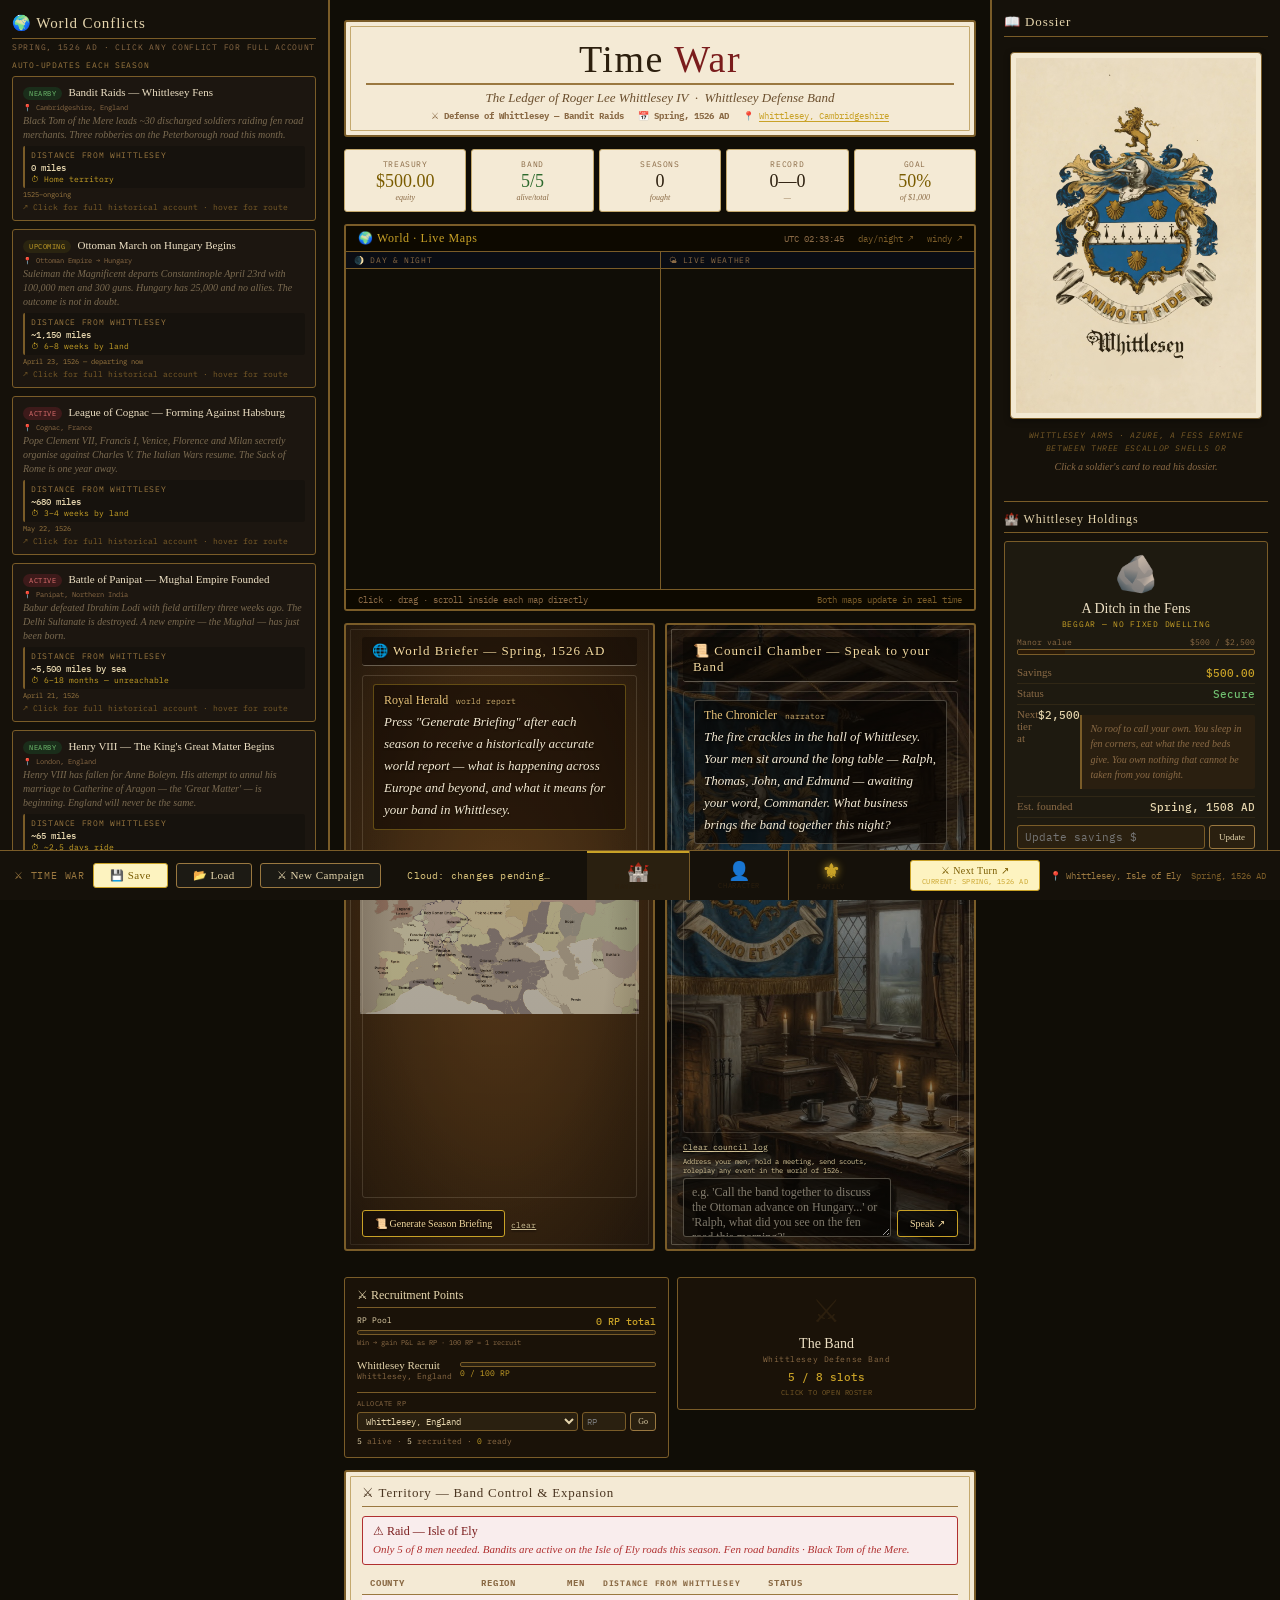
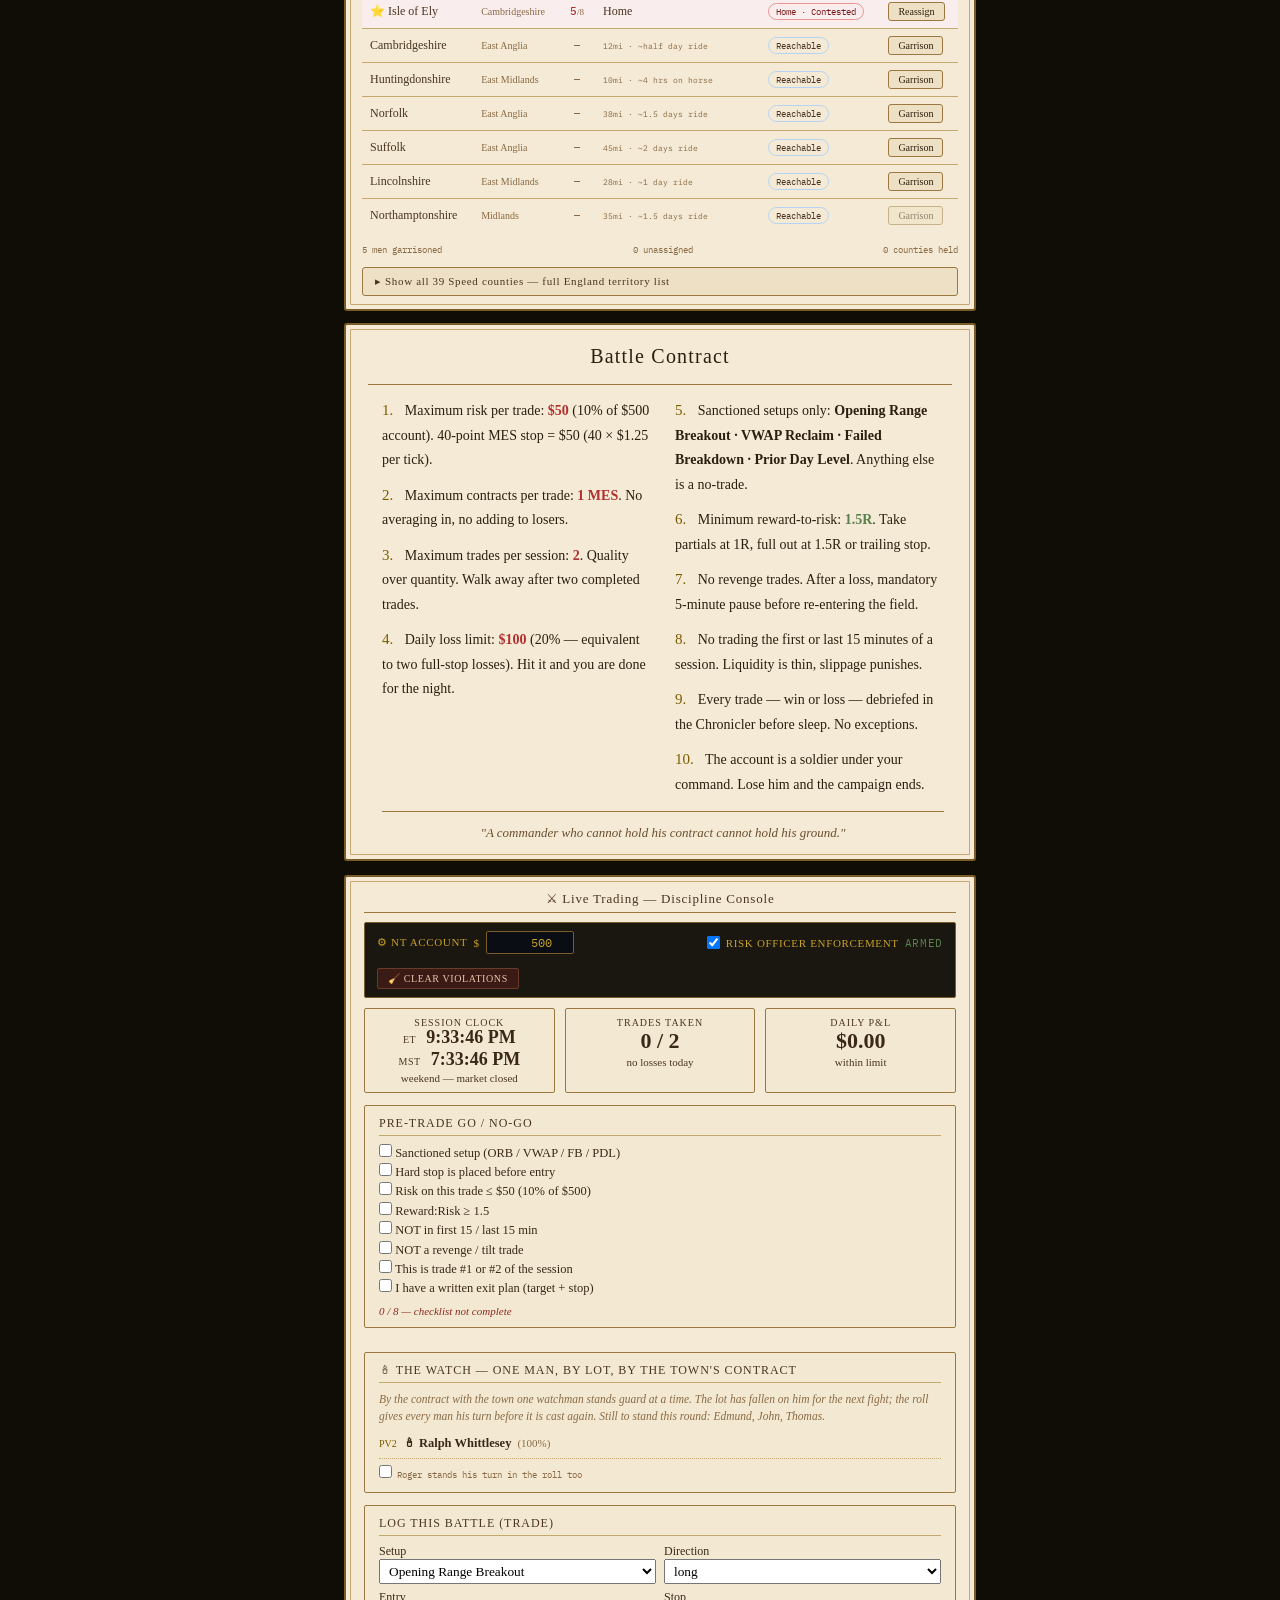
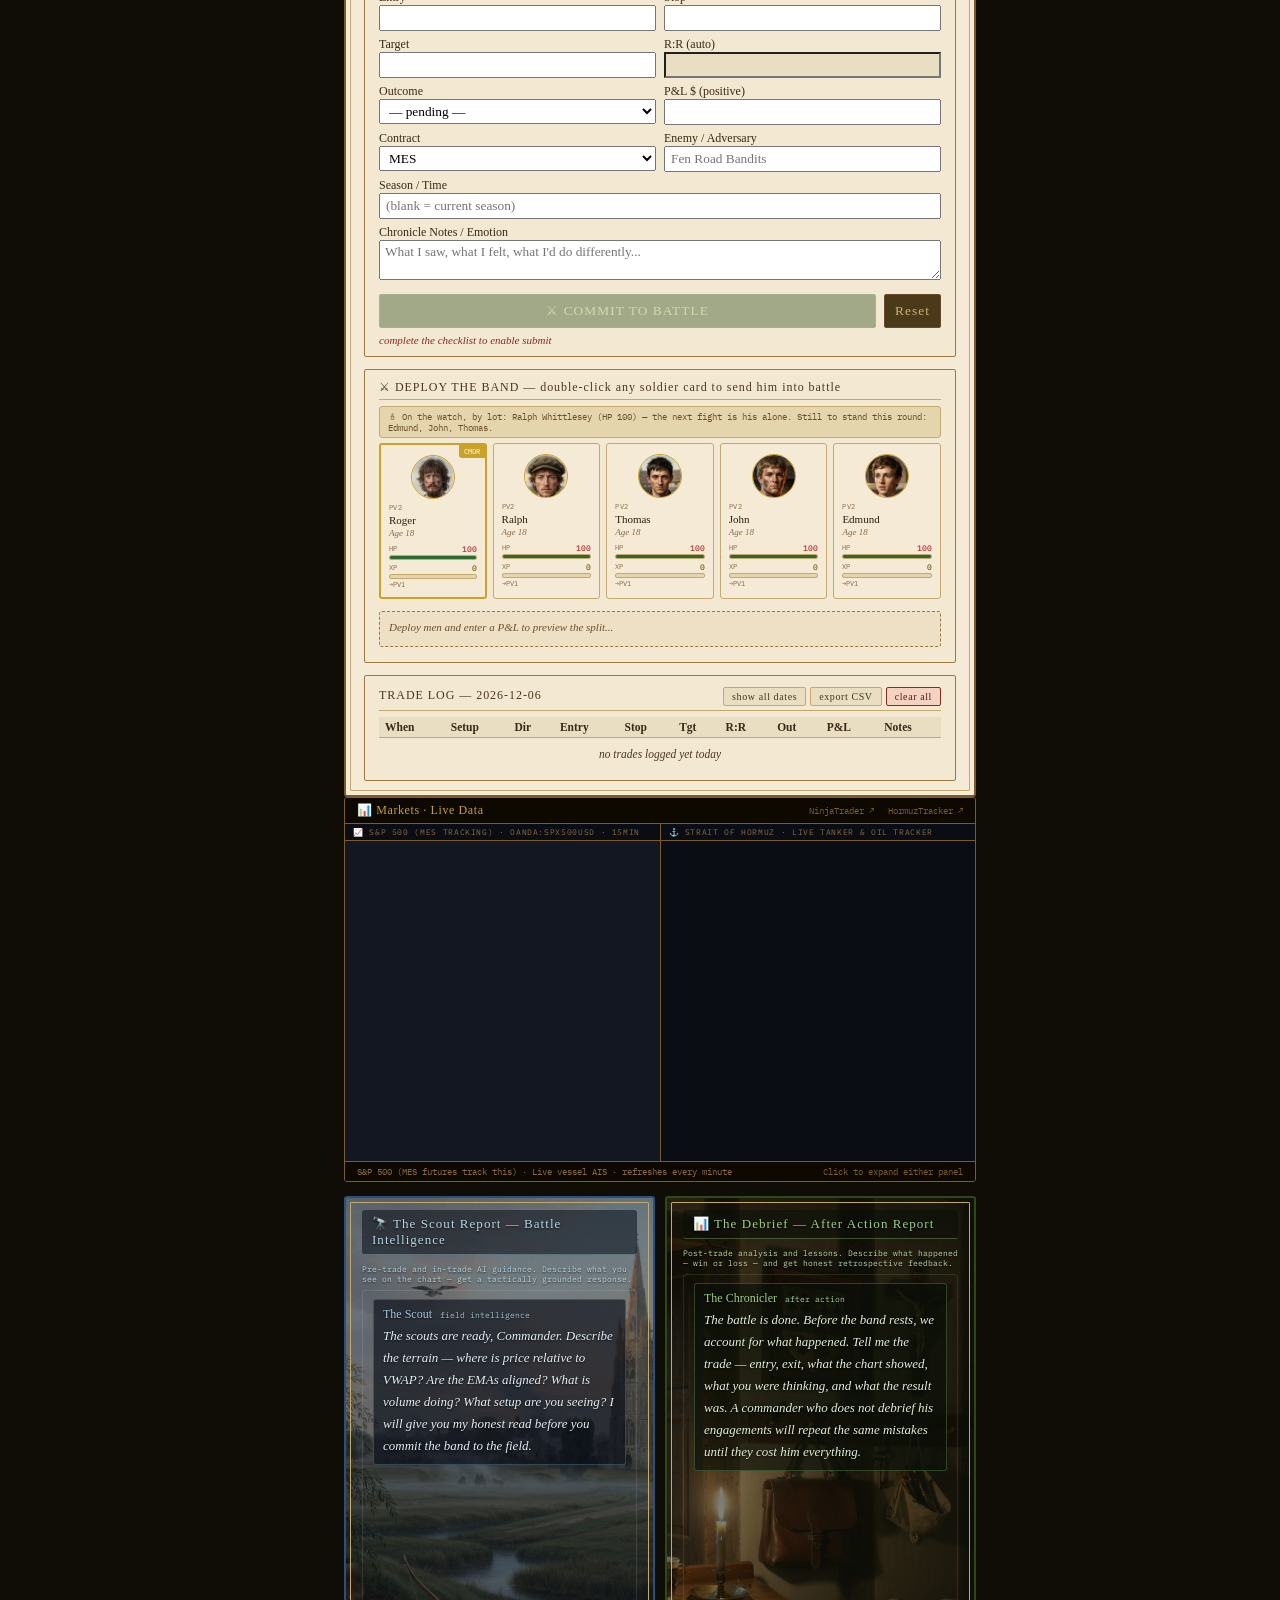
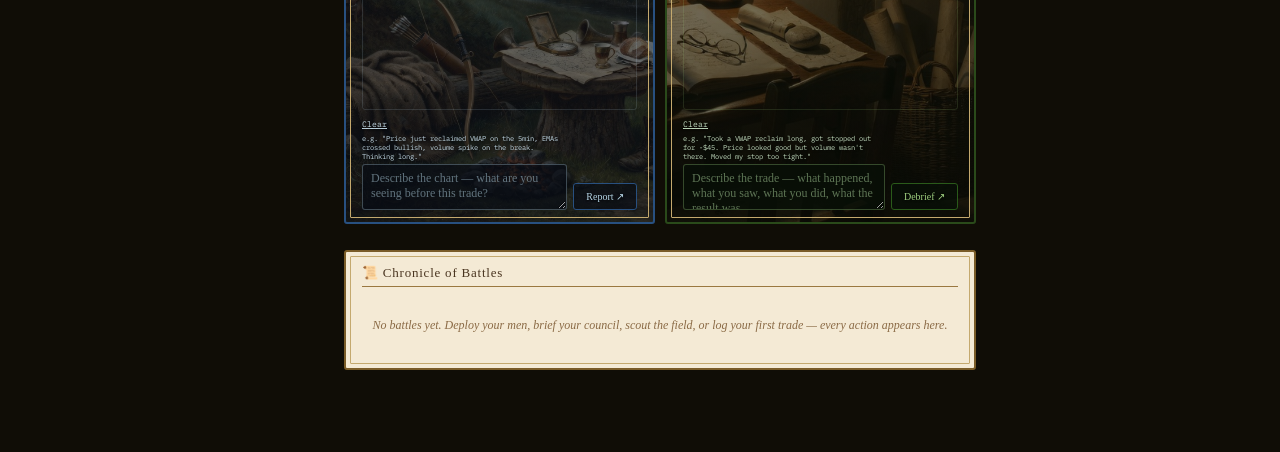
==== commit 295e6694: "The watch: by the band's contract with the town one man stands guard at a time, chosen by lot — a sh" ====
--- a/public/index.html
+++ b/public/index.html
@@ -1250,7 +1250,7 @@
         </div>
         <div class="band-slots" id="band-slots"></div>
         <div style="font-family:var(--mono);font-size:7px;color:var(--ink4);text-align:center;">
-          Click: open dossier &nbsp;·&nbsp; Double-click: deploy/remove from battle
+          Click: open dossier &nbsp;·&nbsp; The watch is set by lot — one man at a time, by the town's contract
         </div>
       </div>
 
@@ -1389,8 +1389,8 @@
 
         <!-- DEPLOYED-MEN SUB-PANEL — visible roster of who's been sent to this battle -->
         <div style="background:#f3e9d2;border:1.5px solid var(--border2);padding:10px 14px;border-radius:2px;margin-top:12px;">
-          <div style="font-family:var(--fellsc);font-size:12px;letter-spacing:0.08em;color:var(--ink2);margin-bottom:8px;border-bottom:1px solid var(--border);padding-bottom:4px;">⚔ DEPLOYED FOR THIS BATTLE</div>
-          <div id="t1-deployed-list" style="font-size:12.5px;color:#3a2818;line-height:1.55;font-style:italic;color:var(--ink4);">No men deployed yet — double-click any soldier card below to send him into battle.</div>
+          <div style="font-family:var(--fellsc);font-size:12px;letter-spacing:0.08em;color:var(--ink2);margin-bottom:8px;border-bottom:1px solid var(--border);padding-bottom:4px;">🕯 THE WATCH — ONE MAN, BY LOT, BY THE TOWN'S CONTRACT</div>
+          <div id="t1-deployed-list" style="font-size:12.5px;color:#3a2818;line-height:1.55;font-style:italic;color:var(--ink4);">The lot is being cast…</div>
         </div>
 
         <!-- RIGHT: BATTLE LOG INPUT (merged with Log a Battle) -->
@@ -1446,7 +1446,7 @@
       <!-- BAND / ROSTER — double-click cards to deploy soldiers to this battle -->
       <div style="background:#f3e9d2;border:1.5px solid var(--border2);padding:10px 14px;border-radius:2px;margin-bottom:12px;">
         <div style="font-family:var(--fellsc);font-size:12px;letter-spacing:0.08em;color:var(--ink2);margin-bottom:6px;border-bottom:1px solid var(--border);padding-bottom:4px;">⚔ DEPLOY THE BAND — double-click any soldier card to send him into battle</div>
-        <div class="sel-bar" id="sel-bar">No men deployed — double-click soldier cards to send them into battle</div>
+        <div class="sel-bar" id="sel-bar">The lot is being cast for the watch…</div>
         <div class="roster-grid" id="roster-grid"></div>
         <div class="split-box" id="split-preview">Deploy men and enter a P&amp;L to preview the split...</div>
       </div>
@@ -2588,6 +2588,7 @@
     '- Speech: readable modern English with period flavour and vocabulary — not mock-Shakespearean thee/thou overload.\n'+
     '- Each man has his own mind, opinions and agenda. They disagree with Roger and with each other, joke, grumble, grieve, change the subject, and ask questions back. Never flatter Roger.\n'+
     '- The game\'s ledger (dollar figures and ranks) measures each man\'s strength and standing; it is not money anyone holds. The men never mention dollars or modern rank titles. Their real money is the pence in each man\'s purse and the band\'s chest, as given; their means are their households, in pounds, shillings and pence.\n'+
+    '- The band keeps the town\'s watch under a contract: one man on guard at a time, chosen by lot, and that man takes the next fight alone. Men talk about whose turn it is, who was lucky, who was not.\n'+
     '- Never write lines for Roger.';
 
   function worldCtx(st, dateStr, place){
@@ -2598,6 +2599,7 @@
     return 'STORY DATE: '+di.long+' (Julian).'+osNote(dateStr)+(di.feasts.length?' Church calendar: '+di.feasts.join('; ')+'.':'')+(di.fast?' '+di.fast+'.':'')+' Season: '+di.season+'.\n'+
       'PLACE: '+(place||'Whittlesey')+', in Whittlesey — a fen market town on the edge of the Isle of Ely, Cambridgeshire, with its two parishes of St Mary and St Andrew, near Whittlesey Mere.\n'+
       (window.twTownText?'THE TOWN: '+window.twTownText(parseD(dateStr).y)+'\n':'')+
+      (function(){ try{ var w=(S.watch&&S.men.filter(function(m){ return m.id===S.watch.id&&!m.dead; })[0]); return w?'THE WATCH: by the band\'s contract with the town one man stands guard at a time, chosen by lot; '+w.name+' has the watch now and will meet the next trouble alone. The men know whose turn is coming.\n':''; }catch(e){ return ''; } })()+
       'THE BAND: the Whittlesey Defense Band, led by Roger Lee Whittlesey IV, about 18, a wool merchant\'s son. Campaign: '+((S&&S.campaign)||'')+' (game season '+((S&&S.currentSeason)||'')+').\n'+
       'Men of the band: '+roster+'.\n'+
       'Band record: '+((S&&S.wins)||0)+' fights won, '+((S&&S.losses)||0)+' lost.\n'+
@@ -3149,23 +3151,23 @@
     try{
       var st=ensure(load()), sc=curScene(st), date=st.storyDate, res=rep.results||[];
       var hurt=res.filter(function(r){ return r.type==='loss'; }), won=res.filter(function(r){ return r.type==='win'; });
-      var text, ico='⚔️', grave=false;
+      var text, ico='⚔️', grave=false, solo=(rep.watch && res.length===1)?res[0]:null;
       if(rep.outcome==='WIN'){
-        text='The band drove off '+enemyName(rep.enemy)+'.'+(won.length?' '+won.map(function(r){ return firstName(r.name); }).join(', ')+' came through it and '+(won.length===1?'is':'are')+' the harder for it.':'');
+        text=solo ? firstName(solo.name)+', standing the watch, drove off '+enemyName(rep.enemy)+' alone and is the harder for it.' : 'The band drove off '+enemyName(rep.enemy)+'.'+(won.length?' '+won.map(function(r){ return firstName(r.name); }).join(', ')+' came through it and '+(won.length===1?'is':'are')+' the harder for it.':'');
         var promos=won.filter(function(r){ return r.promoted; });
         if(promos.length) text+=' '+promos.map(function(r){ var m=manByName(r.name); return firstName(r.name)+' has risen in the band\'s esteem: '+(m?standing(m):'a better man')+' now'; }).join('; ')+'.';
       } else {
-        text='The band was set upon by '+enemyName(rep.enemy)+' and came off the worse: '+hurt.map(function(r){ var w=Math.round(r.share); return firstName(r.name)+' took '+w+' wound'+(w===1?'':'s'); }).join(', ')+'.';
+        text=solo ? firstName(solo.name)+', standing the watch alone, was set upon by '+enemyName(rep.enemy)+' and took '+Math.round(solo.share)+' wound'+(Math.round(solo.share)===1?'':'s')+'.' : 'The band was set upon by '+enemyName(rep.enemy)+' and came off the worse: '+hurt.map(function(r){ var w=Math.round(r.share); return firstName(r.name)+' took '+w+' wound'+(w===1?'':'s'); }).join(', ')+'.';
         var dead=hurt.filter(function(r){ return r.dead; });
         if(dead.length){ text+=' '+dead.map(function(r){ return r.name+' died of his wounds.'; }).join(' '); grave=true; ico='✝️'; }
       }
-      var note=(rep.outcome==='WIN'?'Won $':'Lost $')+Number(rep.pnl||0).toFixed(2)+(rep.setup?' · '+rep.setup:'')+(rep.contract?' '+rep.contract:'')+' · logged '+new Date().toLocaleDateString();
+      var note=(rep.outcome==='WIN'?'Won $':'Lost $')+Number(rep.pnl||0).toFixed(2)+(rep.setup?' · '+rep.setup:'')+(rep.contract?' '+rep.contract:'')+' · logged '+new Date().toLocaleDateString()+(rep.next?' · the watch passes to '+firstName(rep.next):'');
       st.events=st.events||[]; st.events.push({ts:Date.now(), date:date, kind:rep.outcome==='WIN'?'win':'loss', text:text, note:note, grave:grave});
       if(st.events.length>60) st.events=st.events.slice(-60);
       sc.lines.push({who:'event', ico:ico, text:text, note:note, grave:grave, ts:Date.now()});
       res.forEach(function(r){
         var m=manByName(r.name); if(!m) return; var s=stateFor(st,m.id), w=Math.round(r.share);
-        s.memories.push(dayInfo(date).short+': '+(r.type==='win'?'fought beside Roger against '+enemyName(rep.enemy)+' and won':'took '+w+' wounds fighting '+enemyName(rep.enemy)+' under Roger'));
+        s.memories.push(dayInfo(date).short+': '+(rep.watch&&res.length===1?(r.type==='win'?'stood the watch alone, drove off '+enemyName(rep.enemy)+' and won Roger\'s praise':'stood the watch alone against '+enemyName(rep.enemy)+' and took '+w+' wounds for it'):(r.type==='win'?'fought beside Roger against '+enemyName(rep.enemy)+' and won':'took '+w+' wounds fighting '+enemyName(rep.enemy)+' under Roger')));
         if(s.memories.length>24) s.memories=s.memories.slice(-24);
         if(r.type==='win') s.loyalty=Math.min(100, s.loyalty+1);
         else if(!r.dead) s.mood = w>=40?'in pain':'sore';
@@ -4126,7 +4128,7 @@
       var ms=msToMidnight(), hh=Math.floor(ms/36e5), mm=Math.floor(ms%36e5/6e4), Lf=ensureLife(E);
       var osy=null; try{ osy=window.twcOsYear(d); }catch(e){}
       var h='<div class="td-head"><div><div class="td-date">'+esc(dayText(d))+'</div><div class="td-sub">'+esc(S.currentSeason.replace(' AD',''))+' · '+esc(qname(cur))+(osy&&osy!==+d.slice(0,4)?' · the year is still '+osy+' to the men':'')+' · the season turns at midnight, in '+hh+'h '+mm+'m</div></div>'+
-        '<div class="td-money"><span>Roger\'s purse <b>'+lsd(purseTotal(E.roger,d))+'</b></span><span>The chest <b>'+lsd(purseTotal(E.chest,d))+'</b></span>'+(owedTo(E,'Roger')?'<span>Owed to him <b>'+lsd(owedTo(E,'Roger'))+'</b></span>':'')+(owed(E,'Roger')?'<span class="warn">He owes <b>'+lsd(owed(E,'Roger'))+'</b></span>':'')+'</div></div>';
+        '<div class="td-money">'+(function(){ try{ var w=(typeof ensureWatch==='function')?ensureWatch():null; return w?'<span>🕯 The watch <b>'+esc(w.name)+'</b></span>':''; }catch(e){ return ''; } })()+'<span>Roger\'s purse <b>'+lsd(purseTotal(E.roger,d))+'</b></span><span>The chest <b>'+lsd(purseTotal(E.chest,d))+'</b></span>'+(owedTo(E,'Roger')?'<span>Owed to him <b>'+lsd(owedTo(E,'Roger'))+'</b></span>':'')+(owed(E,'Roger')?'<span class="warn">He owes <b>'+lsd(owed(E,'Roger'))+'</b></span>':'')+'</div></div>';
       // since the last turn
       var since=[];
       if(Q){ since.push('⚖️ '+Q.qday+' '+Q.year+' reckoned for '+Q.reckoned.replace(' AD','')+': the men paid, quarterage into the chest.'); (Q.notes||[]).forEach(function(n){ since.push('🌾 '+n); }); Q.lines.filter(function(l){ return l.kind==='note'; }).slice(0,4).forEach(function(l){ since.push('🪙 '+l.text); }); (Q.life||[]).forEach(function(l){ since.push((l.ico||'•')+' '+l.text); }); }
@@ -4142,6 +4144,7 @@
       if((E.roger.old||[]).length) needs.push({t:'He holds '+lsd((E.roger.old||[]).reduce(function(t,o){return t+o.d;},0))+' in old coin; the goldsmith offers '+lsd(goldsmithOffer(E.roger,d))+' in new for it.', btn:'<button onclick="twEco.sellOld()">Sell to the goldsmith</button>'});
       if(!Lf.roger.dead && !Lf.roger.wife && ageOf(Lf.roger.born,y)>=22) needs.push({t:'Roger is '+ageOf(Lf.roger.born,y)+' and unmarried. A wife brings a dowry, and an heir.', btn:'<button onclick="twEcoLife.seekWife()">Seek a wife</button>'});
       if(y>=1540 && !Lf.lease && purseTotal(E.roger,d)>=1440) needs.push({t:'The abbey pasture is to be let at Augmentations: 60 acres, £6 down and £3 a year.', btn:'<button onclick="twEcoLife.takeLease()">Take the King\'s lease</button>'});
+      try{ var wm=(typeof ensureWatch==='function')?ensureWatch():null; if(wm) needs.push({t:'<strong>'+esc(wm.name)+' has the watch</strong>, by lot — the next fight is his alone'+(wm.hp<wm.maxHp*0.5?', <span class="warn">and he is badly hurt ('+Math.round(wm.hp)+' of '+wm.maxHp+')</span>':'')+'. '+esc(typeof watchRollText==='function'?watchRollText():'')}); }catch(e){}
       men().forEach(function(m){ if(!m.dead && m.hp<m.maxHp*0.5) needs.push({t:first(m.name)+' is badly hurt ('+Math.round(m.hp)+' of '+m.maxHp+'). Wounds heal with a won fight.'}); if(!m.dead && owedTo(E,'Roger')&&(E.debts||[]).some(function(b){ return b.from===String(m.id)&&b.to==='Roger'&&b.overdue>0; })) needs.push({t:first(m.name)+' is behind on what he owes Roger.'}); });
       if(TAXES.some(function(t){ return t.year===y; }) && s<2) needs.push({t:'A subsidy is assessed this Michaelmas ('+TAXES.filter(function(t){ return t.year===y; })[0].name+'); Roger\'s goods will be reckoned.'});
       if(s===2 && y>=1528) needs.push({t:'The court leet sits at Michaelmas: affrays are amerced, and the jury names the year\'s officers.'});
@@ -6582,7 +6585,7 @@
 function defaultState(){
   return {treasury:500,seasons:0,wins:0,losses:0,
     campaign:'Defense of Whittlesey — Bandit Raids',
-    currentSeason:'Spring, 1526 AD',selectedMen:[],battles:[],chronicle:[],
+    currentSeason:'Spring, 1526 AD',selectedMen:[],battles:[],chronicle:[],watch:null,watchRoll:[],watchRoger:false,
     aiConflicts:null,
     territories:{'isle_ely':5},
     rpPool:0,
@@ -6724,6 +6727,7 @@
 // ── AI: Refresh Conflicts ──
 async function aiRefreshConflicts(){
   const btn=document.getElementById('refresh-conflicts-btn');
+  if(!btn) return;   // the conflicts panel is not on this page; nothing to refresh
   btn.disabled=true;btn.textContent='⟳ Fetching world intelligence...';
   const system=`You are a historical world-events generator for a 1526 AD early-modern period military RPG. The player commands a small English militia band based in Whittlesey, Cambridgeshire. Generate a JSON array of 7-9 conflict/event objects relevant to the current game season. Each object must be historically accurate and include:
 - id: short snake_case identifier
@@ -6999,23 +7003,53 @@
   if(activeBioId)showBio(activeBioId);
 }
 
-function toggleDeploy(id){
-  const m=S.men.find(x=>x.id===id);if(!m||m.dead)return;
-  const i=S.selectedMen.indexOf(id);
-  if(i===-1)S.selectedMen.push(id);else S.selectedMen.splice(i,1);
-  renderRoster();updatePreview();
-}
+// ── THE WATCH ────────────────────────────────────────────────────────────
+// By the band's contract with the town of Whittlesey one watchman stands guard at a time, so one man
+// meets the next fight alone. He is chosen by lot: the roll is every living man of the band in a random
+// order, each standing once before the lot is cast again — equal exposure, random order. With more men
+// or more units the same roll would run through them in turn.
+function watchPool(){ return S.men.filter(m=>!m.dead && (S.watchRoger || !m.isCmd)); }
+function drawWatch(why){
+  const pool=watchPool(); if(!pool.length){ S.watch=null; S.selectedMen=[]; save(); return null; }
+  if(!Array.isArray(S.watchRoll)) S.watchRoll=[];
+  S.watchRoll=S.watchRoll.filter(id=>pool.some(m=>m.id===id));
+  if(!S.watchRoll.length){
+    S.watchRoll=pool.map(m=>m.id);
+    for(let i=S.watchRoll.length-1;i>0;i--){ const j=Math.floor(Math.random()*(i+1)); const t=S.watchRoll[i]; S.watchRoll[i]=S.watchRoll[j]; S.watchRoll[j]=t; }
+    S.watchRound=(S.watchRound||0)+1;
+  }
+  const id=S.watchRoll.shift();
+  S.watch={id:id, drawn:Date.now(), season:S.currentSeason, why:why||'the lot'};
+  S.selectedMen=[id]; save();
+  return S.men.find(m=>m.id===id)||null;
+}
+function ensureWatch(){
+  const ok=S.watch && S.men.some(m=>m.id===S.watch.id && !m.dead && (S.watchRoger||!m.isCmd));
+  if(!ok) drawWatch('the lot');
+  S.selectedMen=S.watch?[S.watch.id]:[];
+  return S.watch?(S.men.find(m=>m.id===S.watch.id)||null):null;
+}
+function watchRollText(){
+  const left=(S.watchRoll||[]).map(id=>S.men.find(m=>m.id===id)).filter(m=>m&&!m.dead);
+  return left.length ? 'Still to stand this round: '+left.map(m=>m.name.split(' ')[0]).join(', ')+'.' : 'He is the last of this round; the lot is cast again after him.';
+}
+window.twToggleWatchRoger=function(v){ S.watchRoger=!!v; save(); ensureWatch(); render(); try{ updatePreview(); }catch(e){} };
+function watchNotice(){ const w=ensureWatch(); if(typeof showToast==='function') showToast('🕯 The watch', w?('By the town\'s contract one man stands guard at a time, chosen by lot. Tonight it is '+w.name+'.'):'No living man can stand the watch.', false); }
+
+function toggleDeploy(id){ watchNotice(); renderRoster(); updatePreview(); }
 
 function updateSelBar(){
+  if(typeof ensureWatch==='function') ensureWatch();
   const sel=S.selectedMen.map(id=>S.men.find(m=>m.id===id)).filter(Boolean);
   {const _el_sel_bar=document.getElementById('sel-bar');if(_el_sel_bar)_el_sel_bar.textContent=sel.length===0
-    ?'No men deployed — double-click soldier cards above to send them into battle'
-    :'⚔ Deployed: '+sel.map(m=>m.name+' (HP:'+m.hp.toFixed(0)+')').join(' · ')}
+    ?'No living man to stand the watch'
+    :'🕯 On the watch, by lot: '+sel.map(m=>m.name+' (HP '+m.hp.toFixed(0)+')').join(' · ')+' — the next fight is his alone. '+(typeof watchRollText==='function'?watchRollText():'')}
   // Also render the deployed-men sub-panel inside the Tier 1 Discipline Console
   const dep = document.getElementById('t1-deployed-list');
   if(dep){
+    const rogerBox='<label style="display:block;margin-top:6px;font-family:var(--mono);font-size:9px;color:var(--ink4);cursor:pointer;"><input type="checkbox" onchange="twToggleWatchRoger(this.checked)"'+(S.watchRoger?' checked':'')+'> Roger stands his turn in the roll too</label>';
     if(sel.length === 0){
-      dep.innerHTML = 'No men deployed yet — double-click any soldier card below to send him into battle.';
+      dep.innerHTML = 'No living man to stand the watch.'+rogerBox;
       dep.style.fontStyle = 'italic';
       dep.style.color = 'var(--ink4)';
     } else {
@@ -7024,7 +7058,7 @@
       const totalHp = sel.reduce((s,m)=>s+m.hp, 0) || 1;
       dep.style.fontStyle = 'normal';
       dep.style.color = '#3a2818';
-      dep.innerHTML = sel.map(m => {
+      dep.innerHTML = '<div style="font-style:italic;color:var(--ink4);font-size:11.5px;margin-bottom:4px;">By the contract with the town one watchman stands guard at a time. The lot has fallen on him for the next fight; the roll gives every man his turn before it is cast again. '+(typeof watchRollText==='function'?watchRollText():'')+'</div>'+sel.map(m => {
         const pct = (m.hp/totalHp*100).toFixed(0);
         const rank = (typeof rankId === 'function') ? rankId(m) : '';
         let shareTxt = '';
@@ -7038,8 +7072,8 @@
             shareTxt = ' · <span style="color:#8a2a20;font-weight:600;">−$'+share.toFixed(2)+' HP</span> '+m.hp.toFixed(0)+'→'+nh.toFixed(0)+(nh<=0?' <strong style="color:#b03030;">⚠ FALLS</strong>':'');
           }
         }
-        return '<div style="padding:4px 0;border-bottom:1px dotted var(--border);display:flex;align-items:baseline;gap:6px;"><span style="font-family:var(--fellsc);color:var(--gold);font-size:10px;">'+rank+'</span> <strong>'+m.name+'</strong> <span style="color:var(--ink4);font-size:11px;">('+pct+'%)</span> '+shareTxt+'</div>';
-      }).join('');
+        return '<div style="padding:4px 0;border-bottom:1px dotted var(--border);display:flex;align-items:baseline;gap:6px;"><span style="font-family:var(--fellsc);color:var(--gold);font-size:10px;">'+rank+'</span> <strong>🕯 '+m.name+'</strong> <span style="color:var(--ink4);font-size:11px;">('+pct+'%)</span> '+shareTxt+'</div>';
+      }).join('')+rogerBox;
     }
   }
 }
@@ -7051,7 +7085,7 @@
   const outcome=document.getElementById('f-outcome').value;
   const pnl=parseFloat(document.getElementById('f-pnl').value);
   const sel=S.selectedMen.map(id=>S.men.find(m=>m.id===id)).filter(Boolean);
-  if(!sel.length||!pnl||pnl<=0||!outcome){box.innerHTML='Deploy men and enter a P&amp;L to preview the split...';return;}
+  if(!sel.length||!pnl||pnl<=0||!outcome){box.innerHTML='Enter the outcome and the P&amp;L to see what the watchman wins or suffers…';return;}
   const totalHp=sel.reduce((s,m)=>s+m.hp,0);
   box.innerHTML=sel.map(m=>{
     const share=(m.hp/totalHp)*pnl;
@@ -7068,9 +7102,9 @@
   const setup=document.getElementById('f-setup').value;
   const enemy=document.getElementById('f-enemy').value.trim()||'Unknown Adversary';
   const notes=document.getElementById('f-notes').value.trim();
-  const sel=S.selectedMen.map(id=>S.men.find(m=>m.id===id)).filter(Boolean);
+  const wm0=(typeof ensureWatch==='function')?ensureWatch():null; const sel=wm0?[wm0]:[];
   if(!outcome||!pnl||pnl<=0){alert('Please select an outcome and enter a positive P&L.');return;}
-  if(!sel.length){alert('Double-click soldiers to deploy them first.');return;}
+  if(!sel.length){alert('No living man can stand the watch.');return;}
   const totalHp=sel.reduce((s,m)=>s+m.hp,0);
   const promos=[],deaths=[],results=[];
   sel.forEach(m=>{
@@ -7089,7 +7123,7 @@
     const summary = outcome+' · '+contract+' '+setup+' vs '+enemy+' · $'+pnl.toFixed(2)+(notes?(' — '+notes):'');
     chronicleAdd('log','trade','Log a Battle',season,summary);
   }catch(_){}
-  S.selectedMen=[];save();
+  const nextWatch0=(typeof drawWatch==='function')?drawWatch('after the fight'):null; save();
   // Update season labels
   {const _el_briefer_season_label=document.getElementById('briefer-season-label');if(_el_briefer_season_label)_el_briefer_season_label.textContent=S.currentSeason}
   {const _el_save_season_display=document.getElementById('save-season-display');if(_el_save_season_display)_el_save_season_display.textContent=S.currentSeason}
@@ -7098,7 +7132,7 @@
   promos.forEach(m=>showToast('⬆ Promotion!',m.name+' promoted to '+rankId(m)+' — '+rankName(m)+'!',false));
   deaths.forEach(m=>showToast('☩ Fallen',m.name+' has fallen in battle.',true));
   clearForm();render();
-  try{ if(typeof window.twcBattle==='function') window.twcBattle({outcome:outcome, pnl:pnl, enemy:enemy, setup:setup, contract:contract, results:results}); }catch(e){}
+  try{ if(typeof window.twcBattle==='function') window.twcBattle({outcome:outcome, pnl:pnl, enemy:enemy, setup:setup, contract:contract, results:results, watch:true, next:nextWatch0?nextWatch0.name:''}); }catch(e){}
   // Auto-prompt to refresh world after each battle
   setTimeout(()=>{showToast('Fight logged','The men have heard of it in the gathering.',false);},600);
 }
@@ -8525,7 +8559,7 @@
         <div class="bs-name">${m.name.split(' ')[0]}</div>
         <div class="bs-rank">${rankId(m)}</div>
         ${!m.dead?`<div class="bs-hp" style="color:${hpCol}">${m.hp.toFixed(0)}/${m.maxHp}</div>`:''}
-        ${sel?'<div style="font-family:var(--mono);font-size:7px;color:var(--forest-m);margin-top:2px;">DEPLOYED</div>':''}
+        ${sel?'<div style="font-family:var(--mono);font-size:7px;color:var(--forest-m);margin-top:2px;">🕯 ON THE WATCH</div>':''}
       </div>`;
     } else {
       html += `<div class="band-slot empty">
@@ -8555,11 +8589,7 @@
 function handleSlotDbl(id, e){
   e.stopPropagation();
   e.preventDefault();
-  const m = S.men.find(x=>x.id===id);
-  if(!m||m.dead) return;
-  const i = S.selectedMen.indexOf(id);
-  if(i===-1) S.selectedMen.push(id);
-  else S.selectedMen.splice(i,1);
+  watchNotice();
   renderBandSlots();
   updateSelBar();
   updatePreview();
@@ -9625,8 +9655,9 @@
     // Game-state validation (merged from old logBattle)
     if(!outcome){ alert('Choose an outcome (Victory or Defeat) before committing the trade.'); return null; }
     if(!pnl || pnl <= 0){ alert('Enter a positive P&L (the dollar amount won or lost on this trade).'); return null; }
-    const selMen = (typeof S!=='undefined' && Array.isArray(S.selectedMen)) ? S.selectedMen.map(id=>S.men.find(m=>m.id===id)).filter(Boolean) : [];
-    if(!selMen.length){ alert('Double-click at least one soldier to deploy him into this battle before committing.'); return null; }
+    const wm = (typeof ensureWatch==='function') ? ensureWatch() : null;
+    const selMen = wm ? [wm] : [];
+    if(!selMen.length){ alert('No living man can stand the watch; the band has no one to send.'); return null; }
     return {
       id: Date.now(),
       date: t1Today(),
@@ -9881,8 +9912,10 @@
           men: results,
           riskOfficer: reviewState
         });
-        S.selectedMen = [];
+        // The watch passes: the lot falls on the next man of the roll
+        const nextWatch = (typeof drawWatch==='function') ? drawWatch('after the fight') : null;
         if(typeof save === 'function') save();
+        if(nextWatch && typeof showToast==='function') setTimeout(()=>showToast('🕯 The watch passes', nextWatch.name+' stands the next watch, by lot.'+(typeof watchRollText==='function'?' '+watchRollText():''), false), 900);
         // Refresh season labels in header
         const lbl = document.getElementById('briefer-season-label'); if(lbl) lbl.textContent = S.currentSeason;
         const sav = document.getElementById('save-season-display'); if(sav) sav.textContent = S.currentSeason;
@@ -9893,7 +9926,7 @@
           deaths.forEach(m=>showToast('☩ Fallen', m.name+' has fallen in battle.', true));
         }
         if(typeof render === 'function') render();
-        try{ if(typeof window.twcBattle==='function') window.twcBattle({outcome:draft.outcome, pnl:draft.pnl, enemy:draft.enemy, setup:draft.setup, contract:draft.contract, results:results}); }catch(e){}
+        try{ if(typeof window.twcBattle==='function') window.twcBattle({outcome:draft.outcome, pnl:draft.pnl, enemy:draft.enemy, setup:draft.setup, contract:draft.contract, results:results, watch:true, next:nextWatch?nextWatch.name:''}); }catch(e){}
       }
     }catch(e){ console.warn('[t1Commit] game-state update failed:', e.message); }
 
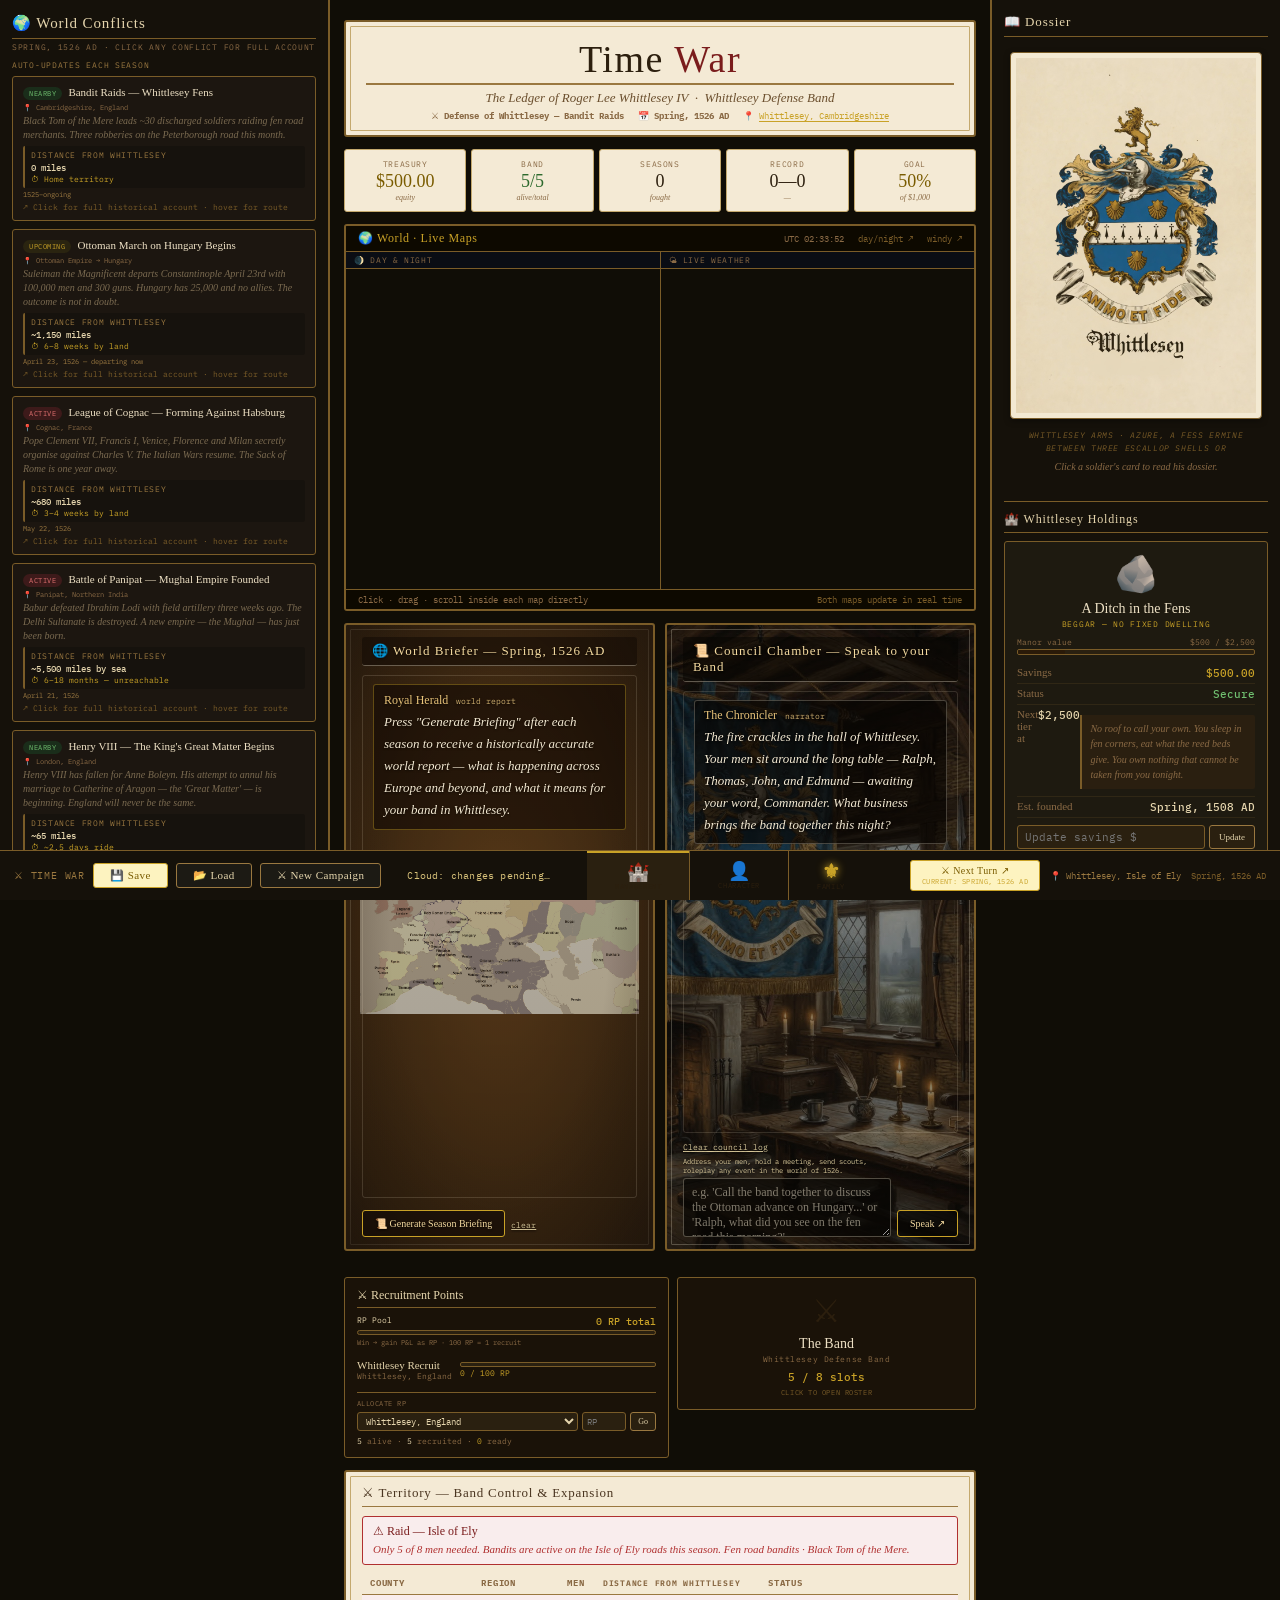
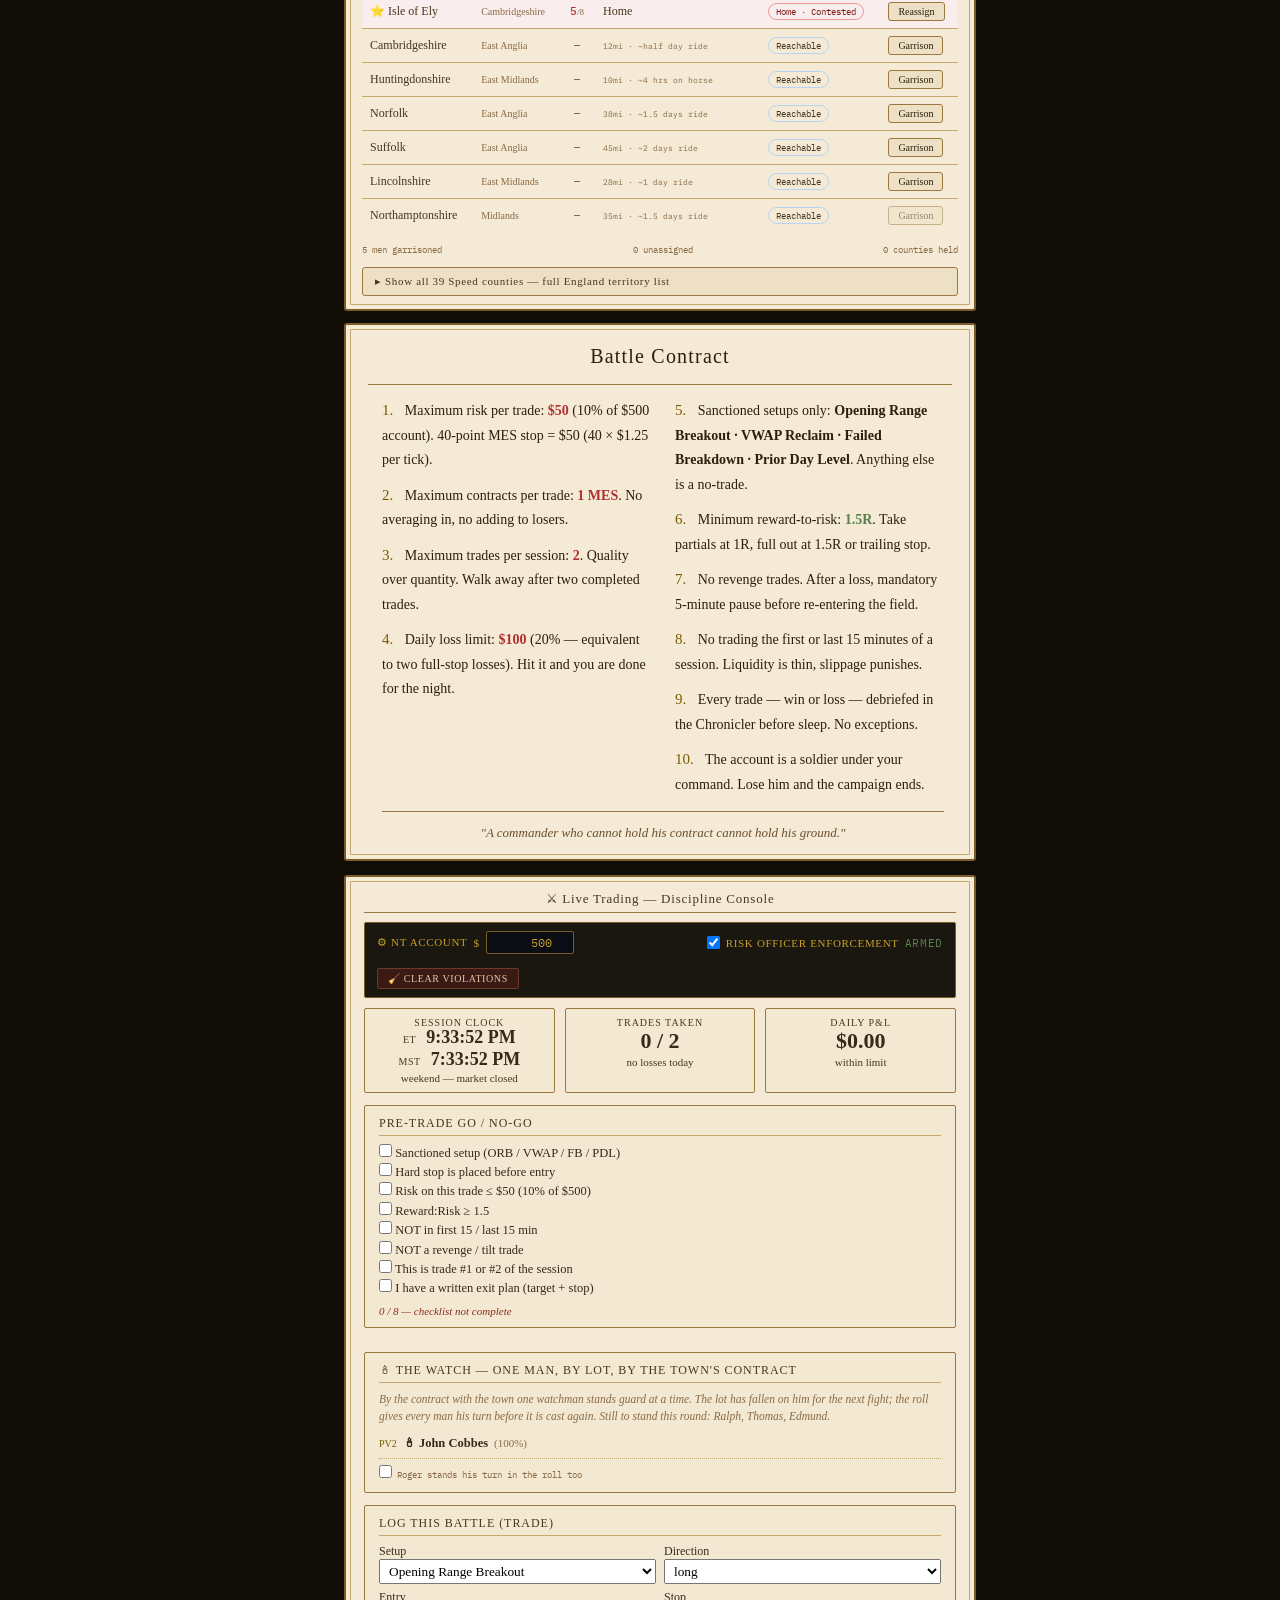
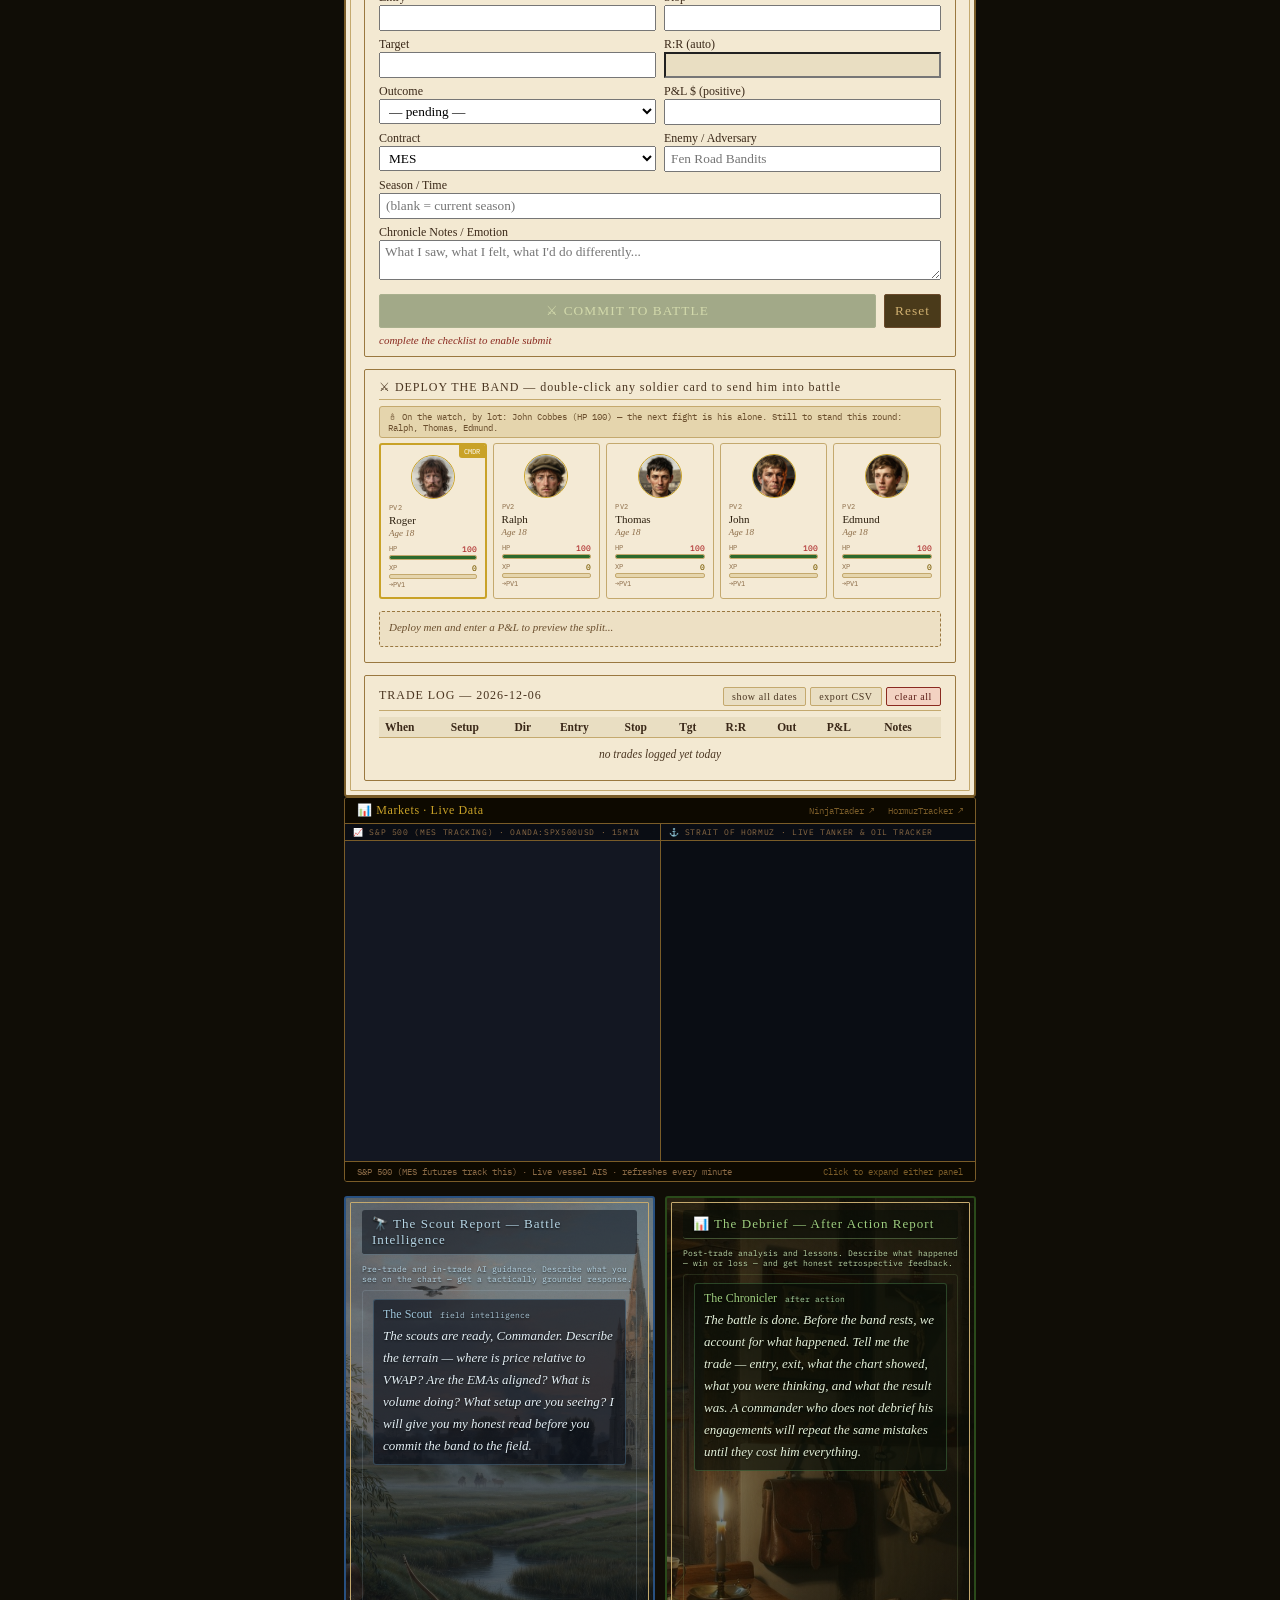
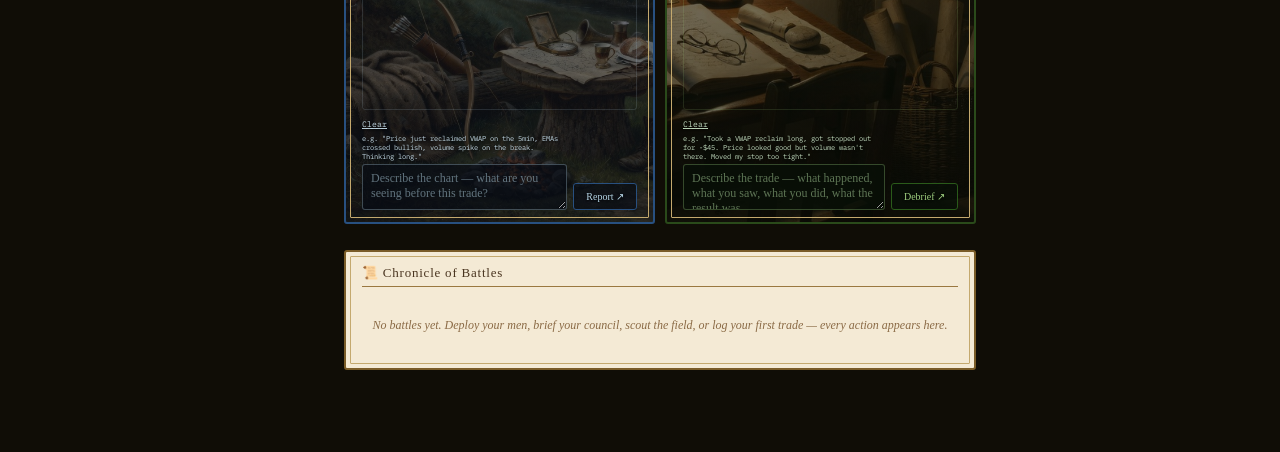
==== commit 14241277: "The grind and the home: each real day's training and study becomes the season's work at the real rat" ====
--- a/public/index.html
+++ b/public/index.html
@@ -3193,6 +3193,8 @@
     try{ var st=ensure(load()), m=manById(id); if(!m) return ''; var pr=profileOf(m,st), b=pr.bio, p=pr.p||{}, x=stateFor(st,m.id);
       return (p.role||'')+'. '+(b.personality||p.personality||'')+' Hopes: '+((p.aspirations||[]).slice(0,2).join('; '))+'. Fears: '+((p.fears||[]).slice(0,1).join(''))+'. Mood: '+x.mood+'; loyalty to Roger '+Math.round(x.loyalty)+'.'+(x.memories.length?' Lately: '+x.memories.slice(-1)[0]:''); }catch(e){ return ''; }
   };
+  window.twcLoyalty=function(id,dl){ try{ var st=ensure(load()), x=stateFor(st,id); x.loyalty=Math.max(0,Math.min(100,x.loyalty+dl)); store(st); }catch(e){} };
+  window.twcAddPlace=function(p){ if(PLACES.indexOf(p)<0){ PLACES.push(p); try{ renderAll(); }catch(e){} } };
   window.twcRemember=function(id,text,dl,date){ try{ var st=ensure(load()), x=stateFor(st,id); x.memories.push(dayInfo(date||st.storyDate).short+': '+text); if(x.memories.length>24) x.memories=x.memories.slice(-24); if(dl) x.loyalty=Math.max(0,Math.min(100,x.loyalty+dl)); store(st); }catch(e){} };
   // The season has turned (one real day = one season): the story moves to the quarter day
   window.twcSeasonTurn=function(info){
@@ -3597,6 +3599,7 @@
     function ensure(E){
       if(!E.roger) E.roger=newPurse(83,0);                         // the 83d in his purse of the household table
       if(!E.roger.goods) E.roger.goods=[]; if(!E.roger.acres) E.roger.acres=0; if(!E.roger.arrears) E.roger.arrears=0; if(!E.roger.yearIncome) E.roger.yearIncome=0;
+      if(!E.roger.home) E.roger.home=0; if(!E.roger.improvements) E.roger.improvements=[]; if(!E.roger.repute) E.roger.repute=0;
       if(!E.chest) E.chest={cur:0, old:[], angels:0, sock:0, keys:[2,4], quarterage:2, log:[]};
       if(!E.men) E.men={};
       var seed={2:[8,0],3:[0,160],4:[4,0],5:[0,40]};                 // Ralph's pennies; Thomas's hoard since he was twelve; John; Edmund's book money
@@ -3628,7 +3631,56 @@
     // The 1552 Act against regrators of wool made buying wool to sell again a crime for anyone but a stapler or
     // clothier; from the 1570s the Crown sold licences to broggers.
     function woolLawful(E,y){ return y<1552 || (E.roger.licence && E.roger.licence>=y); }
-    function brokerTods(E,y){ var start=E.roger.tradeFrom||1526; return Math.min(720, Math.round(240*Math.pow(1.08, Math.max(0,y-start)))); }
+    function brokerTods(E,y){ var start=E.roger.tradeFrom||1526; var rep=1+0.01*(E.roger.repute||0), shop=(homeOf(E).shop?1.25:1); return Math.min(900, Math.round(240*Math.pow(1.08, Math.max(0,y-start))*rep*shop)); }
+
+    // ── Roger's home: the ladder a Whittlesey man climbed ───────────────
+    // Values as a 1520s appraiser would set them (the same scale as the households table): a cottage and toft
+    // by copy about £3, a hall house £10, a jettied house on the market place £12. The entry fine at the court
+    // about two years' rent. Copyhold rents are fixed by custom; a landlord's rent rises with prices.
+    var HOMES=[
+      {t:0, name:'a rented upper chamber near the market place', desc:'one room under the thatch, a bed, a chest and a shuttered window over the street; he pays his rent by the quarter', rentQ:15, cost:0, fine:0, value:0, common:false, degree:1, rented:true},
+      {t:1, name:'a rented cottage on the back lane', desc:'a hearth room with an open fire, a sleeping chamber and a yard; earth floor strewn with rushes, shutters, no glass — his own table at last', rentQ:24, cost:240, fine:0, value:0, common:false, degree:2, rented:true, buy:'furnish it: a bed, pots, a table and stools'},
+      {t:2, name:'a cottage and toft held by copy of the court roll', desc:'cottage, yard and garden plot, admitted at the manor court of St Mary\'s — and with the holding, common of pasture, turbary, fishing and fowling on the fen', rentQ:12, cost:720, fine:96, value:720, common:true, degree:2, buy:'buy the copyhold at the court'},
+      {t:3, name:'a timber-framed house with a hall, parlour and chamber over', desc:'wattle-and-daub under reed thatch, a hall open to the roof with a hearth, a parlour and a chamber over it, a loft for wool — such a house as his father had', rentQ:15, cost:2400, fine:240, value:2400, common:true, degree:3, buy:'buy the house by copy'},
+      {t:4, name:'a jettied house on the market place with a shop', desc:'two storeys, the shop shutter folding down as a counter, glazed windows at the front — one of the better houses in the town, and a place to sell wool from', rentQ:30, cost:2880, fine:288, value:2880, common:true, degree:3, shop:true, buy:'buy the house by copy'},
+    ];
+    var IMPROVEMENTS=[
+      {k:'bed', name:'a feather bed with bolster and coverlet', d:240, min:1, note:'the first thing a man bought when he could'},
+      {k:'pewter', name:'a dozen pewter dishes for the table', d:120, min:1, note:'pewter marked the yeoman from the husbandman'},
+      {k:'cloth', name:'a painted cloth for the hall', d:60, min:1, note:'the poor man\'s tapestry'},
+      {k:'cow', name:'a cow on the common', d:108, min:2, note:'milk, butter and cheese: the board costs less', board:0.9},
+      {k:'glass', name:'glass in the parlour window', d:120, min:3, note:'rare in a fen house before 1570'},
+      {k:'chimney', name:'a brick chimney built against the hall', d:600, min:3, note:'the great rebuilding: a smoke-free hall, warmer and healthier', health:0.9},
+    ];
+    function homeOf(E){ return HOMES[Math.max(0,Math.min(HOMES.length-1, (E.roger&&E.roger.home)||0))]; }
+    function hasImp(E,k){ return ((E.roger&&E.roger.improvements)||[]).some(function(i){ return i.k===k; }); }
+    function commonRights(E){ return (E.roger.acres>0) || homeOf(E).common || !!(E.dec&&E.dec.fishery) || !!(E.life&&E.life.lease); }
+    function boardMult(E){ var m=1; if(homeOf(E).t>=1) m*=0.9; if(commonRights(E)) m*=0.85; if(hasImp(E,'cow')) m*=0.9; return m; }
+    function homeValue(E){ return homeOf(E).value+((E.roger.improvements)||[]).reduce(function(t,i){ return t+i.d; },0); }
+    function homeRent(E,pm){ var h=homeOf(E); return Math.round(h.rentQ*(h.rented?pm:1)); }
+    function homeDegree(E){ return homeOf(E).degree; }
+
+    // ── The grind: what Roger does with his body and his evenings ──────
+    // One real day is one season, so each real day's training and study becomes work Roger takes on that
+    // season, at the real rates: day-labour on the fen at the labourer's wage (more in harvest, less in winter),
+    // carrying for the staplers, fowling and eeling if he has rights of common, evenings at the pen writing for
+    // the unlettered. It is bounded by what a man could add to his living in a quarter beside his trade.
+    function habitOn(realDate,k){ try{ return localStorage.getItem('cal-habit-'+realDate+'-'+k)==='1'; }catch(e){ return false; } }
+    function workoutExp(realDate){ try{ var c=JSON.parse(localStorage.getItem('timewar_char_exp_v1')||'{}'), t=0; (c.workouts||[]).forEach(function(w){ var d=new Date(w.ts); if(d.getFullYear()+'-'+pad(d.getMonth()+1)+'-'+pad(d.getDate())===realDate) t+=(+w.xp||0); }); return t; }catch(e){ return 0; } }
+    function realDateFor(E, idx){ if(!E.anchor) return null; var d=new Date(E.anchor.date+'T12:00:00'); d.setDate(d.getDate()+(idx-E.anchor.idx)); return d.getFullYear()+'-'+pad(d.getMonth()+1)+'-'+pad(d.getDate()); }
+    var SEASON_LAB=[1,1.25,1,0.75], SEASON_WORK=['the spring work: ditching, turf-cutting and the shearing','the harvest and the sedge-cutting','the autumn ploughing and the reed-cutting','winter work on the dykes and the banks'];
+    function grindFor(E, realDate, y, s, pm){
+      var out={lines:[], total:0, labourDays:0, carryDays:0, penEvenings:0, journal:false, meditation:false, exp:0};
+      if(!realDate) return out;
+      var exp=workoutExp(realDate); out.exp=exp;
+      var labourDays=(habitOn(realDate,'strength')?10:0)+Math.min(10, Math.floor(exp/25)); labourDays=Math.min(20, labourDays);
+      if(labourDays){ var rate=labRate(y)*SEASON_LAB[s], d=Math.round(labourDays*rate); out.labourDays=labourDays; out.lines.push({text:'his own labour, '+labourDays+' days at '+SEASON_WORK[s]+' at '+pd1(rate), d:d}); out.total+=d; }
+      if(habitOn(realDate,'cardio')){ if(commonRights(E)){ var d2=Math.round(8*labRate(y)); out.carryDays=8; out.lines.push({text:'8 days fowling and eeling on the mere by his right of common, the take sold at market', d:d2}); out.total+=d2; } else { var d3=Math.round(8*labRate(y)/2); out.carryDays=8; out.lines.push({text:'8 days carrying for the staplers on the Peterborough road (no right of common to fowl)', d:d3}); out.total+=d3; } }
+      if(habitOn(realDate,'read')){ var d4=Math.round(12*2*wageScale('craft',y)); out.penEvenings=12; out.lines.push({text:'12 evenings at the pen: letters, bonds and accounts written for the unlettered', d:d4}); out.total+=d4; }
+      out.journal=habitOn(realDate,'journal'); out.meditation=habitOn(realDate,'meditation');
+      return out;
+    }
+    window.twGrindPreview=function(){ var E=ensure(load()), cur=seasonIdx(S.currentSeason), y=idxYear(cur), s=idxS(cur); var g=grindFor(E, todayLocal(), y, s, priceMult(nowHY())); g.habits={strength:habitOn(todayLocal(),'strength'),cardio:habitOn(todayLocal(),'cardio'),read:habitOn(todayLocal(),'read'),journal:g.journal,meditation:g.meditation}; return g; };
     function wageScale(base,y){ var l=labRate(y)/4, c=craftRate(y)/6; return base==='lab'?l:base==='craft'?c:(l+c)/2; }
     function quarterWork(id, s, y){
       var w=WORK[id]||{name:'odd work',base:'lab',rates:{summer:4,winter:3,harvest:4},cash:0.4}, days=SEASON_DAYS[s], d=0, n=0;
@@ -3671,7 +3723,7 @@
       if(gone.length) L.push({who:label,kind:'note',text:nameOfParty(who)+'\'s credit in the town is gone: he still owes '+gone.filter(function(x,i,a){ return a.indexOf(x)===i; }).join(', ')+'.',d:0});
       E.debts=(E.debts||[]).filter(function(b){ return b.d>0; });
     }
-    function rogerGoodsValue(E,d){ return purseTotal(E.roger,d)+E.roger.goods.reduce(function(t,g){ return t+g.d; },0)+E.roger.acres*210+244; }  // 244d of clothes, sword, bed and chest
+    function rogerGoodsValue(E,d){ return purseTotal(E.roger,d)+E.roger.goods.reduce(function(t,g){ return t+g.d; },0)+E.roger.acres*210+244+homeValue(E); }  // 244d of clothes, sword, bed and chest
 
     // ── What a man may buy (1526 pence; scaled by the year's prices) ─────
     // degree: 1 labourer/husbandman, 2 craftsman, 3 merchant's son / yeoman. The 1515 Act of Apparel keeps a
@@ -3748,7 +3800,7 @@
         }
         r.children.forEach(function(k){ if(k.alive && dies(ageOf(k.born,year),year)){ k.alive=false; lines.push({ico:'✝️',text:'Roger\'s child '+k.name+', aged '+ageOf(k.born,year)+', is dead.',note:'Two children in five did not live to fifteen.',grave:true}); } });
         if(r.children.filter(function(k){ return k.alive; }).length){ var keep=Math.round(r.children.filter(function(k){ return k.alive; }).length*45*pm); pay(E.roger,keep,Q.date); E.roger.arrears+=Math.max(0,keep-Math.min(keep,purseTotal(E.roger,Q.date))); Q.lines.push({who:'Roger',kind:'discharge',text:'bread and clothes for his children this year',d:keep}); }
-        if(dies(rage, year, 0.5)){ rogerDies(E, Q, year, lines); }
+        if(dies(rage, year, 0.5*(hasImp(E,'chimney')?0.9:1))){ rogerDies(E, Q, year, lines); }
       }
       // The men and their fathers
       men().forEach(function(m){
@@ -3822,7 +3874,8 @@
     window.twEcoLife={
       seekWife:function(){ var E=ensure(load()); var L=ensureLife(E), r=L.roger; if(r.dead) return alert('Roger is dead.'); if(r.wife&&!r.wife.dead) return alert('Roger is married already, to '+r.wife.name+'.');
         var year=idxYear(seasonIdx(S.currentSeason)), age=ageOf(r.born,year); if(age<20) return alert('Roger is '+age+'; no father would hear of it yet.');
-        var d=storyDate(), have=purseTotal(E.roger,d)+purseTotal(E.chest,d)/2, degree=have>=2400?3:have>=720?2:1, pm=priceMult(nowHY());
+        var d=storyDate(), have=purseTotal(E.roger,d)+purseTotal(E.chest,d)/2, degree=Math.min(have>=2400?3:have>=720?2:1, homeDegree(E)), pm=priceMult(nowHY());
+        if(homeOf(E).t===0 && !confirm('Roger has only a rented chamber. No father will give a daughter to a man without a house of his own; the best he can look for is a poor man\'s daughter with a small portion. Go on?')) return;
         var pw=pickWife(E), fam=pw.fam, name=pw.name, dowry=Math.round(({1:480,2:720,3:1920})[degree]*pm);
         if(!confirm('A match is put to Roger: '+name+' '+fam[0]+', of '+fam[1]+', '+({1:'a husbandman\'s daughter',2:'a craftsman\'s daughter',3:'a yeoman\'s daughter'})[degree]+', with '+lsd(dowry)+' of dowry. The church\'s fee and the bride-ale will cost about '+lsd(12+Math.round((degree===3?96:degree===2?60:36)*pm))+'.\n\nMarry her?')) return;
         var Q=E.quarters[E.quarters.length-1]||{date:d,lines:[]};
@@ -3860,8 +3913,14 @@
         Q.notes.push('Roger\'s wool venture: bought '+w.tods+' tods for '+lsd(w.cost)+', sold for '+lsd(sell-carriage)+' — '+(sell-carriage>=w.cost?'a gain of '+lsd(sell-carriage-w.cost):'a loss of '+lsd(w.cost-(sell-carriage)))+'.'); E.roger.wool=null; }
       if(E.roger.acres){ var landIn=Math.round(E.roger.acres*21*pm), landRent=Math.round(E.roger.acres*10.5); E.roger.cur+=landIn; L.push({who:'Roger',kind:'charge',text:'the profit of '+E.roger.acres+' acre'+(E.roger.acres===1?'':'s')+' of pasture',d:landIn}); var pr=pay(E.roger,landRent,date); L.push({who:'Roger',kind:'discharge',text:'rent to the manor, '+E.roger.acres+' acre'+(E.roger.acres===1?'':'s')+' at 10½d',d:pr}); if(pr<landRent) E.roger.arrears+=landRent-pr; }
       settleDebts(E,'Roger',date,L,'Roger');
-      var rent=Math.round(15*pm), pr2=pay(E.roger,rent,date); L.push({who:'Roger',kind:'discharge',text:'a quarter\'s rent of his chamber',d:pr2}); if(pr2<rent) owe(E,'Roger','his landlord',rent-pr2,'rent of his chamber',qdate(i+1));
-      var board=Math.round(91*1.25*foodMult), pb=pay(E.roger,board,date); L.push({who:'Roger',kind:'discharge',text:'bread, ale and pottage for the quarter (bread '+breadWord(hy)+')',d:pb}); if(pb<board) owe(E,'Roger','the innkeeper',board-pb,'his board',qdate(i+1));
+      // The grind: the real day's training and study, as the season's work
+      var G=initial?null:grindFor(E, realDateFor(E,prev), py, ps, pm);
+      if(G && G.lines.length){ G.lines.forEach(function(g){ E.roger.cur+=g.d; E.roger.yearIncome+=g.d; L.push({who:'Roger',kind:'charge',text:g.text,d:g.d}); }); Q.grind=G; E.grind=(E.grind||[]).concat([{date:date, season:idxLabel(prev), total:G.total, labourDays:G.labourDays, carryDays:G.carryDays, penEvenings:G.penEvenings}]).slice(-16); }
+      if(G && G.journal){ E.roger.repute=(E.roger.repute||0)+1; L.push({who:'Roger',kind:'note',text:'Roger kept his book this season; the staplers trust him with more wool next year.',d:0}); }
+      if(G && G.meditation){ try{ men().forEach(function(m){ if(!m.dead && window.twcLoyalty) window.twcLoyalty(m.id, 1); }); }catch(e){} }
+      if(G && G.labourDays>=10){ try{ men().forEach(function(m){ if(!m.dead && window.twcRemember) window.twcRemember(m.id, 'Roger worked the season beside us — '+G.labourDays+' days at '+SEASON_WORK[ps]+'.', 1, date); }); }catch(e){} }
+      var hm=homeOf(E), rent=homeRent(E,pm), pr2=pay(E.roger,rent,date); L.push({who:'Roger',kind:'discharge',text:(hm.rented?'a quarter\'s rent of '+(hm.t?'his cottage':'his chamber'):'rent to the manor for his house by copy'),d:pr2}); if(pr2<rent) owe(E,'Roger',hm.rented?'his landlord':'the manor\'s bailiff',rent-pr2,'rent of his '+(hm.t?'house':'chamber'),qdate(i+1));
+      var board=Math.round(91*1.25*foodMult*boardMult(E)), pb=pay(E.roger,board,date); L.push({who:'Roger',kind:'discharge',text:'bread, ale and pottage for the quarter (bread '+breadWord(hy)+')',d:pb}); if(pb<board) owe(E,'Roger','the innkeeper',board-pb,'his board',qdate(i+1));
       var sund=Math.round(15*pm), ps2=pay(E.roger,sund,date); L.push({who:'Roger',kind:'discharge',text:'shoes, shirts, washing and sundries',d:ps2}); if(ps2<sund) owe(E,'Roger','the draper and the cobbler',sund-ps2,'shoes and shirts',qdate(i+1));
       if(s===1){ var tithe=Math.round(E.roger.yearIncome*0.1); if(tithe>0){ var pt=pay(E.roger,tithe,date); L.push({who:'Roger',kind:'discharge',text:'personal tithe on a year\'s gains, paid at Easter',d:pt}); if(pt<tithe) E.roger.arrears+=tithe-pt; } E.roger.yearIncome=0; L.push({who:'Roger',kind:'discharge',text:'Easter offering at the altar',d:pay(E.roger,2,date)}); }
       if(s===0 && (y<1548||(y>=1553&&y<=1558))){ L.push({who:'Roger',kind:'discharge',text:'a candle at Candlemas',d:pay(E.roger,1,date)}); }
@@ -3960,7 +4019,8 @@
       var chest=Q.lines.filter(function(l){ return l.who==='the chest'; })[0];
       var out=[{ico:'📜',text:Q.qday+' — the quarter\'s reckoning for '+Q.reckoned.replace(' AD','')+'. Paid in cash: '+inc+'. Quarterage into the chest '+lsd(chest?chest.d:0)+'. Roger has paid his rent and his board.', note:'Wages at the customary rate; a son at home is paid mostly in keep.'}];
       Q.notes.forEach(function(n){ out.push({ico:'🌾',text:n,note:'From the real harvest and price record of the year.'}); });
-      Q.lines.filter(function(l){ return l.kind==='note'; }).forEach(function(l){ out.push({ico:'🪙',text:l.text,note:'The King\'s coin.'}); });
+      Q.lines.filter(function(l){ return l.kind==='note' && l.who!=='Roger'; }).forEach(function(l){ out.push({ico:'🪙',text:l.text,note:'The King\'s coin.'}); });
+      if(Q.grind && Q.grind.total){ var g=Q.grind; out.push({ico:'🛠️',text:'Roger worked the season himself: '+[g.labourDays?g.labourDays+' days at labour':'', g.carryDays?g.carryDays+' days '+(g.lines.some(function(l){ return /fowling/.test(l.text); })?'fowling on the mere':'carrying for the staplers'):'', g.penEvenings?g.penEvenings+' evenings at the pen':''].filter(Boolean).join(', ')+' — '+lsd(g.total)+' earned.', note:'From the day\'s training and study: a real day is a season.'}); }
       (Q.life||[]).forEach(function(l){ out.push(l); });
       return out;
     }
@@ -4084,6 +4144,12 @@
         var cost=n*(wp+2), have=purseTotal(E.roger,d), tick=false; if(cost>have){ if(!confirm('That is '+lsd(cost)+'; Roger has '+lsd(have)+'. Take the rest on tick from the graziers, due at Michaelmas?')) return; tick=true; }
         var paid=pay(E.roger,Math.min(cost,have),d); if(cost>paid) owe(E,'Roger','the graziers of the fen',cost-paid,n+' tods of wool',qdate(cur+1)); E.roger.wool={tods:n,cost:cost,year:y};
         store(E); tell([{ico:'🐑',text:'Roger has bought '+n+' tods of fen wool at the clip for '+lsd(cost)+(cost>paid?', '+lsd(cost-paid)+' of it on tick':'')+'. It goes to Stourbridge fair at Michaelmas.',note:'Wool prices follow Bowden\'s index; the fair sets the price.'}]); render(); },
+      moveHome:function(t){ var E=ensure(load()), d=storyDate(), h=HOMES[t]; if(!h||t<=homeOf(E).t) return; var cost=h.cost+h.fine, have=purseTotal(E.roger,d); if(have<cost) return alert(h.name.charAt(0).toUpperCase()+h.name.slice(1)+' is '+lsd(cost)+(h.fine?' ('+lsd(h.cost)+' and '+lsd(h.fine)+' entry fine at the court)':'')+'; Roger has '+lsd(have)+'.');
+        if(!confirm('Take '+h.name+'?\n\n'+h.desc+'.\n\n'+(h.rented?'Furnishing: '+lsd(h.cost)+'. Rent '+lsd(h.rentQ)+' a quarter.':'Price '+lsd(h.cost)+' and '+lsd(h.fine)+' entry fine at the manor court. Rent to the lord '+lsd(h.rentQ)+' a quarter.')+(h.common&&!commonRights(E)?'\nWith it come rights of common on the fen.':''))) return;
+        pay(E.roger,cost,d); var old=homeOf(E); E.roger.home=t; if(old.value>0){ E.roger.cur+=Math.round(old.value*0.9); } store(E);
+        tell([{ico:'🏠',text:'Roger has taken '+h.name+' — '+h.desc+'.'+(old.value?' The old house went for '+lsd(Math.round(old.value*0.9))+'.':''),note:(h.rented?'Rented at '+lsd(h.rentQ)+' a quarter.':'Admitted at the manor court; the entry fine paid.')+(h.common?' He has rights of common on the fen now.':'')}]);
+        try{ men().forEach(function(m){ if(!m.dead) window.twcRemember(m.id,'Roger has '+h.name+' now.',1); }); if(t>=3 && window.twcAddPlace) window.twcAddPlace('Roger\'s hall'); }catch(e){} render(); },
+      improve:function(k){ var E=ensure(load()), d=storyDate(), it=IMPROVEMENTS.filter(function(x){ return x.k===k; })[0]; if(!it||hasImp(E,k)) return; if(homeOf(E).t<it.min) return alert('Not in '+homeOf(E).name+'.'); var pm=priceMult(nowHY()), price=Math.max(1,Math.round(it.d*pm)); if(purseTotal(E.roger,d)<price) return alert(it.name.charAt(0).toUpperCase()+it.name.slice(1)+' is '+lsd(price)+'; Roger has not got it.'); if(!confirm('Buy '+it.name+' for '+lsd(price)+'? '+it.note+'.')) return; pay(E.roger,price,d); E.roger.improvements.push({k:k,n:it.name,d:price,date:d}); store(E); tell([{ico:'🏠',text:'Roger has bought '+it.name+' for '+lsd(price)+'.',note:it.note+'.'}]); render(); },
       licence:function(){ var E=ensure(load()), d=storyDate(), y=idxYear(seasonIdx(S.currentSeason)); if(y<1575) return alert('The Crown is not yet selling licences to wool-buyers.'); if(purseTotal(E.roger,d)<240) return alert('A licence is £1 a year; Roger has not got it.'); pay(E.roger,240,d); E.roger.licence=y; store(E); tell([{ico:'📜',text:'Roger has taken the Queen\'s licence to buy wool, at £1 a year. He may deal openly again.',note:'Licensed broggers from the 1570s.'}]); render(); },
       changeAngel:function(){ var E=ensure(load()), d=storyDate(); if(E.roger.angels<1) return alert('Roger has no angel to change.'); E.roger.angels--; E.roger.cur+=angelAt(d); store(E); render(); },
       buyAngel:function(){ var E=ensure(load()), d=storyDate(), v=angelAt(d); if(E.roger.cur+E.roger.sock<v) return alert('An angel is '+lsd(v)+' today; Roger has not got it in silver.'); pay(E.roger,v,d); E.roger.angels++; store(E); render(); },
@@ -4098,11 +4164,12 @@
     // ── For the men's own words ──────────────────────────────────────────
     window.twEconomy={
       familyText:function(id){ var E=ensure(load()), L=ensureLife(E), yr=idxYear(seasonIdx(S.currentSeason)); if(String(id)==='1'){ var r=L.roger; return 'Roger is '+ageOf(r.born,yr)+(r.wife?(r.wife.dead?', a widower':', married to '+r.wife.name):', unmarried')+'; children: '+kidsText(r.children)+'.'; } var x=L.men[id]; if(!x) return ''; return 'He is '+ageOf(x.born,yr)+(x.holding?', holds '+((HOLDINGS[id]||{what:'the cottage'}).what.split(':')[0])+' since his father died':(x.wife&&!x.wife.dead?', in a rented cottage of his own':', lives at his father\'s')) +(x.wife?(x.wife.dead?', a widower':', married to '+x.wife.name+' since '+x.wife.married):', unmarried')+'; children: '+kidsText(x.children||[])+'.'; },
-      purseText:function(id){ var E=ensure(load()), d=storyDate(); if(String(id)==='1'){ var p=E.roger; return 'Roger\'s purse holds about '+lsd(purseTotal(p,d))+(p.angels?' ('+p.angels+' in gold)':'')+(owed(E,'Roger')?'; he owes '+lsd(owed(E,'Roger'))+' on tick':'')+(owedTo(E,'Roger')?'; '+lsd(owedTo(E,'Roger'))+' is owed to him':'')+(E.roger.acres?'; he holds '+E.roger.acres+' acre'+(E.roger.acres===1?'':'s')+' by copy':''); } var m=E.men[id]; if(!m) return ''; var b=(m.bought||[]).slice(-2).map(function(x){ return x.n; }).join(' and '); return 'His purse holds about '+lsd(m.cur+(m.old||[]).reduce(function(t,o){return t+o.d;},0))+(m.sock?', and '+lsd(m.sock)+' put by':'')+(b?'; lately he bought '+b:'')+(owed(E,String(id))?'; he owes '+lsd(owed(E,String(id)))+' on tick'+((E.debts||[]).some(function(x){ return x.from===String(id)&&x.to==='Roger'; })?', some of it to Roger':''):'')+'.'; },
+      purseText:function(id){ var E=ensure(load()), d=storyDate(); if(String(id)==='1'){ var p=E.roger; return 'Roger\'s purse holds about '+lsd(purseTotal(p,d))+(p.angels?' ('+p.angels+' in gold)':'')+'; he lives in '+homeOf(E).name+(commonRights(E)?', with rights of common':'')+(owed(E,'Roger')?'; he owes '+lsd(owed(E,'Roger'))+' on tick':'')+(owedTo(E,'Roger')?'; '+lsd(owedTo(E,'Roger'))+' is owed to him':'')+(E.roger.acres?'; he holds '+E.roger.acres+' acre'+(E.roger.acres===1?'':'s')+' by copy':''); } var m=E.men[id]; if(!m) return ''; var b=(m.bought||[]).slice(-2).map(function(x){ return x.n; }).join(' and '); return 'His purse holds about '+lsd(m.cur+(m.old||[]).reduce(function(t,o){return t+o.d;},0))+(m.sock?', and '+lsd(m.sock)+' put by':'')+(b?'; lately he bought '+b:'')+(owed(E,String(id))?'; he owes '+lsd(owed(E,String(id)))+' on tick'+((E.debts||[]).some(function(x){ return x.from===String(id)&&x.to==='Roger'; })?', some of it to Roger':''):'')+'.'; },
       chestText:function(){ var E=ensure(load()), d=storyDate(); return 'The band\'s chest holds '+lsd(purseTotal(E.chest,d))+' (keys: Roger, '+keyNames(E)+'; quarterage '+lsd(E.chest.quarterage)+' a man).'; },
       pricesText:function(){ var hy=nowHY(), y=idxYear(seasonIdx(S.currentSeason)); return 'The harvest of '+hy+' was '+harvestClass(hy)+'; bread is '+breadWord(hy)+(priceMult(hy)>1.25?', and all prices are '+Math.round((priceMult(hy)-1)*100)+'% above what they were in 1526':'')+'. A labourer\'s day is '+pd1(labRate(y))+', a craftsman\'s '+pd1(craftRate(y))+'.'; },
-      rogerItems:function(){ var E=ensure(load()), d=storyDate(), out=[['Money in his purse'+(E.roger.angels?' ('+E.roger.angels+' angel'+(E.roger.angels===1?'':'s')+' and silver)':''), purseTotal(E.roger,d)]]; E.roger.goods.forEach(function(g){ out.push([g.n+' (bought '+shortDay(g.date)+')', g.d]); }); if(E.roger.acres) out.push([E.roger.acres+' acre'+(E.roger.acres===1?'':'s')+' of copyhold pasture', E.roger.acres*210]); if(E.roger.wool&&E.roger.wool.tods) out.push([E.roger.wool.tods+' tods of wool awaiting the fair', E.roger.wool.cost]); var ow=owedTo(E,'Roger'); if(ow) out.push(['Owed to him in the book of debts', ow]); var od=owed(E,'Roger'); if(od) out.push(['Owed by him in the book of debts', -od]); return out; },
+      rogerItems:function(){ var E=ensure(load()), d=storyDate(), out=[['Money in his purse'+(E.roger.angels?' ('+E.roger.angels+' angel'+(E.roger.angels===1?'':'s')+' and silver)':''), purseTotal(E.roger,d)]]; E.roger.goods.forEach(function(g){ out.push([g.n+' (bought '+shortDay(g.date)+')', g.d]); }); (function(){ var h=homeOf(E); if(h.value) out.push([h.name.charAt(0).toUpperCase()+h.name.slice(1)+', by copy', h.value]); (E.roger.improvements||[]).forEach(function(i){ out.push([i.n.charAt(0).toUpperCase()+i.n.slice(1), i.d]); }); })(); if(E.roger.acres) out.push([E.roger.acres+' acre'+(E.roger.acres===1?'':'s')+' of copyhold pasture', E.roger.acres*210]); if(E.roger.wool&&E.roger.wool.tods) out.push([E.roger.wool.tods+' tods of wool awaiting the fair', E.roger.wool.cost]); var ow=owedTo(E,'Roger'); if(ow) out.push(['Owed to him in the book of debts', ow]); var od=owed(E,'Roger'); if(od) out.push(['Owed by him in the book of debts', -od]); return out; },
       state:function(){ return ensure(load()); },
+      rogerHome:function(){ var E=ensure(load()), h=homeOf(E), imps=(E.roger.improvements||[]).map(function(i){ return i.n; }); return {t:h.t, name:h.name, desc:h.desc, rented:h.rented, common:commonRights(E), value:homeValue(E), items:(h.value?[[h.name.charAt(0).toUpperCase()+h.name.slice(1), h.value]]:[]).concat((E.roger.improvements||[]).map(function(i){ return [i.n.charAt(0).toUpperCase()+i.n.slice(1)+' (bought '+shortDay(i.date)+')', i.d]; })), text:h.name.charAt(0).toUpperCase()+h.name.slice(1)+': '+h.desc+'.'+(imps.length?' In it, '+imps.join(', ')+'.':''), tenure:h.rented?'Holds no land of his own'+(E.roger.acres?' but the '+E.roger.acres+' acre'+(E.roger.acres===1?'':'s')+' by copy':'')+'; pays a landlord by the quarter.':'Held by copy of the court roll of the manor of Whittlesey St Mary\'s, with rights of common on the fen.'}; },
       // The year's prices, wages and harvest for any year — the same tables the reckoning runs on
       series:function(y,hy){ hy=hy||(y-1); return {index:Math.round(priceIndex(hy)), pm:priceMult(hy), gm:grainMult(hy), lab:labRate(y), craft:craftRate(y), harvest:harvestClass(hy), hv:hv(hy), wool:woolPrice(y)}; },
     };
@@ -4144,6 +4211,7 @@
       if((E.roger.old||[]).length) needs.push({t:'He holds '+lsd((E.roger.old||[]).reduce(function(t,o){return t+o.d;},0))+' in old coin; the goldsmith offers '+lsd(goldsmithOffer(E.roger,d))+' in new for it.', btn:'<button onclick="twEco.sellOld()">Sell to the goldsmith</button>'});
       if(!Lf.roger.dead && !Lf.roger.wife && ageOf(Lf.roger.born,y)>=22) needs.push({t:'Roger is '+ageOf(Lf.roger.born,y)+' and unmarried. A wife brings a dowry, and an heir.', btn:'<button onclick="twEcoLife.seekWife()">Seek a wife</button>'});
       if(y>=1540 && !Lf.lease && purseTotal(E.roger,d)>=1440) needs.push({t:'The abbey pasture is to be let at Augmentations: 60 acres, £6 down and £3 a year.', btn:'<button onclick="twEcoLife.takeLease()">Take the King\'s lease</button>'});
+      try{ var gp=window.twGrindPreview(); needs.push({t:'<strong>Today\'s grind:</strong> '+(gp.habits.strength||gp.exp>0?'💪':'·')+' '+(gp.habits.cardio?'🏃':'·')+' '+(gp.habits.read?'📖':'·')+' '+(gp.habits.journal?'✒':'·')+' '+(gp.habits.meditation?'🧘':'·')+' — '+(gp.total?'about '+lsd(gp.total)+' of Roger\'s own earning at the turn ('+[gp.labourDays?gp.labourDays+' days\' labour':'', gp.carryDays?gp.carryDays+' days '+(commonRights(E)?'fowling':'carrying'):'', gp.penEvenings?gp.penEvenings+' evenings at the pen':''].filter(Boolean).join(', ')+')':'nothing earned yet; tick the habits or log a workout before midnight')+'.', btn:'<button onclick="document.getElementById(\'cal-daily-reflection\')&&document.getElementById(\'cal-daily-reflection\').scrollIntoView({behavior:\'smooth\',block:\'center\'})">The habits</button><button onclick="try{openWorkoutModal()}catch(e){}">Log a workout</button>'}); }catch(e){}
       try{ var wm=(typeof ensureWatch==='function')?ensureWatch():null; if(wm) needs.push({t:'<strong>'+esc(wm.name)+' has the watch</strong>, by lot — the next fight is his alone'+(wm.hp<wm.maxHp*0.5?', <span class="warn">and he is badly hurt ('+Math.round(wm.hp)+' of '+wm.maxHp+')</span>':'')+'. '+esc(typeof watchRollText==='function'?watchRollText():'')}); }catch(e){}
       men().forEach(function(m){ if(!m.dead && m.hp<m.maxHp*0.5) needs.push({t:first(m.name)+' is badly hurt ('+Math.round(m.hp)+' of '+m.maxHp+'). Wounds heal with a won fight.'}); if(!m.dead && owedTo(E,'Roger')&&(E.debts||[]).some(function(b){ return b.from===String(m.id)&&b.to==='Roger'&&b.overdue>0; })) needs.push({t:first(m.name)+' is behind on what he owes Roger.'}); });
       if(TAXES.some(function(t){ return t.year===y; }) && s<2) needs.push({t:'A subsidy is assessed this Michaelmas ('+TAXES.filter(function(t){ return t.year===y; })[0].name+'); Roger\'s goods will be reckoned.'});
@@ -4165,7 +4233,7 @@
         '<div><b>Last reckoned</b><span class="big">'+(Q?esc(Q.qday+' '+Q.year):'—')+'</span>'+(Q?'for '+esc(Q.reckoned.replace(' AD',''))+(Q.pendingSpend?' · <span class="warn">the men are at market…</span>':''):'')+'</div></div>';
       // Roger
       h+='<div class="rk-cards"><div class="rk-card"><h5><span>'+(typeof charAvatar==='function'?charAvatar(1,26)+' ':'')+'Roger\'s purse</span><span class="sum">'+lsd(purseTotal(E.roger,d))+' · '+usd(purseTotal(E.roger,d))+'</span></h5>'+
-        '<ul><li>'+purseHtml(E.roger,d)+'</li>'+(E.roger.arrears?'<li class="warn">In arrears '+lsd(E.roger.arrears)+' to his landlord and the inn</li>':'')+(E.roger.acres?'<li>Holds '+E.roger.acres+' acre'+(E.roger.acres===1?'':'s')+' of copyhold pasture (rent 10½d an acre; common of the fen)</li>':'<li>Holds no land, so no rights of common — a leader who owns a chest and a sword</li>')+(E.roger.goods.length?'<li>Goods: '+esc(E.roger.goods.map(function(g){ return g.n; }).join(', '))+'</li>':'')+'</ul>'+
+        '<ul><li>'+purseHtml(E.roger,d)+'</li>'+(E.roger.arrears?'<li class="warn">In arrears '+lsd(E.roger.arrears)+' to his landlord and the inn</li>':'')+(E.roger.acres?'<li>Holds '+E.roger.acres+' acre'+(E.roger.acres===1?'':'s')+' of copyhold pasture (rent 10½d an acre; common of the fen)</li>':commonRights(E)?'<li>Rights of common on the fen by his house: turf, fowl and eels, a cow on the washes</li>':'<li>Holds no land, so no rights of common — a leader who owns a chest and a sword</li>')+(E.roger.goods.length?'<li>Goods: '+esc(E.roger.goods.map(function(g){ return g.n; }).join(', '))+'</li>':'')+'</ul>'+
         '<div class="rk-act"><button onclick="twEco.putInChest()">Put in the chest</button><button onclick="twEco.takeFromChest()">Take from the chest</button><button onclick="twEco.give()">Give to a man</button><button onclick="twEco.lend()">Lend to a man</button>'+(idxS(cur)===1&&!(E.roger.wool&&E.roger.wool.tods)?'<button class="gold" onclick="twEco.buyWool()">Buy wool at the clip ('+lsd(woolPrice(idxYear(cur)))+' the tod)</button>':'')+(idxYear(cur)>=1575&&!(E.roger.licence&&E.roger.licence>=idxYear(cur))?'<button onclick="twEco.licence()">Take a licence to buy wool (£1)</button>':'')+(E.roger.angels?'<button onclick="twEco.changeAngel()">Change an angel ('+lsd(angelAt(d))+')</button>':'')+'<button onclick="twEco.buyAngel()">Buy an angel ('+lsd(angelAt(d))+')</button>'+((E.roger.old||[]).length?'<button class="gold" onclick="twEco.sellOld()">Sell old pennies to the goldsmith (offer '+lsd(goldsmithOffer(E.roger,d))+')</button>':'')+'</div>'+
         '<div class="rk-act" style="margin-top:4px">'+rogerShopFor(idxYear(cur)).map(function(it){ var pm=priceMult(nowHY()), price=(it[0]==='acre'||it[0]==='mass'||it[0]==='candle')?it[2]:Math.max(1,Math.round(it[2]*pm)); return '<button onclick="twEco.buy(\''+it[0]+'\')" title="'+esc(it[1])+'">'+esc(it[1].split(',')[0])+' '+lsd(price)+'</button>'; }).join('')+'</div></div>';
       // Roger's trade
@@ -4182,8 +4250,20 @@
         '<li>'+(rg.wife?(rg.wife.dead?'Widower of '+esc(rg.wife.name):'Married to '+esc(rg.wife.name)+' of '+esc(rg.wife.of)+' since '+rg.wife.married):'Unmarried — a wife brings a dowry, and an heir')+'</li>'+
         '<li>Children: '+esc(kidsText(rg.children))+(rg.children.some(function(k){ return k.alive&&k.boy; })?' — the eldest son is his heir':'')+'</li>'+
         (Lf.lease?'<li>Holds the King\'s lease of '+Lf.lease.acres+' acres of the old abbey pasture ('+lsd(Lf.lease.rent)+' a year) since '+Lf.lease.from+'</li>':'')+
-        '<li>Each Lady Day the year is told: who married, who was born, who died. Roger\'s own risk is half a common man\'s.</li>')+'</ul>'+
+        '<li><strong>Home:</strong> '+esc(homeOf(E).name)+' — '+esc(homeOf(E).desc)+'. Rent '+lsd(homeRent(E,priceMult(nowHY())))+' a quarter'+(commonRights(E)?' · <strong>rights of common on the fen</strong>':' · no rights of common')+((E.roger.improvements||[]).length?' · in it: '+esc((E.roger.improvements||[]).map(function(i){ return i.n; }).join(', ')):'')+'</li>'+
+        '<li>Each Lady Day the year is told: who married, who was born, who died. Roger\'s own risk is half a common man\'s'+(hasImp(E,'chimney')?', and less with a chimney':'')+'.</li>')+'</ul>'+
+        (rg.dead?'':'<div class="rk-act">'+HOMES.filter(function(h){ return h.t>homeOf(E).t; }).map(function(h){ return '<button class="gold" onclick="twEco.moveHome('+h.t+')" title="'+esc(h.desc)+'">'+esc(h.buy||'take')+': '+esc(h.name.replace(/^a /,''))+' · '+lsd(h.cost+h.fine)+'</button>'; }).join('')+
+        IMPROVEMENTS.filter(function(it){ return !hasImp(E,it.k) && homeOf(E).t>=it.min; }).map(function(it){ return '<button onclick="twEco.improve(\''+it.k+'\')" title="'+esc(it.note)+'">'+esc(it.name)+' · '+lsd(Math.max(1,Math.round(it.d*priceMult(nowHY()))))+'</button>'; }).join('')+'</div>')+
         '<div class="rk-act">'+(rg.dead?'':'<button onclick="twEcoLife.seekWife()">Seek a wife</button>'+(yr>=1540&&!Lf.lease?'<button class="gold" onclick="twEcoLife.takeLease()">Take the King\'s lease of the abbey pasture</button>':''))+'</div></div>';
+      // The grind
+      (function(){ var g=window.twGrindPreview(), hb=g.habits, last=(E.grind||[]).slice(-4).reverse();
+        var chk=function(on,label){ return '<span style="font-family:var(--mono);font-size:9px;padding:1px 5px;border:1px solid '+(on?'#4a6a30':'var(--border2)')+';border-radius:2px;color:'+(on?'#2a5a1a':'var(--ink4)')+';margin-right:3px">'+(on?'✓ ':'○ ')+label+'</span>'; };
+        h+='<div class="rk-card"><h5><span>🛠 Roger\'s own work — the day\'s grind</span><span class="sum">'+(g.total?'about '+lsd(g.total)+' at the turn':'nothing yet today')+'</span></h5>'+
+          '<div class="note" style="margin:0 0 6px">A real day is a season. What you do today with your body and your evenings is the work Roger takes on this season, at the going rates — tick the habits on the Character page and log a workout. It is reckoned at midnight with the quarter.</div>'+
+          '<div style="margin-bottom:6px">'+chk(hb.strength||g.exp>0,'strength → labour on the fen'+(g.labourDays?' '+g.labourDays+' days':''))+chk(hb.cardio,'cardio → '+(commonRights(E)?'fowling on the mere':'carrying for the staplers'))+chk(hb.read,'read → the pen, 12 evenings')+chk(hb.journal,'journal → the staplers\' trust')+chk(hb.meditation,'meditation → the men\'s regard')+'</div>'+
+          (g.lines.length?'<ul>'+g.lines.map(function(l){ return '<li>'+esc(l.text)+' — <strong>'+lsd(l.d)+'</strong></li>'; }).join('')+'</ul>':'<div class="note">Tick <em>Strength training</em>, <em>Cardio</em> or <em>Read</em> in the calendar, or log a workout (every 25 EXP is a day\'s labour, to ten days), and the season\'s wages appear here.</div>')+
+          (last.length?'<div class="rk-log">'+last.map(function(x){ return esc(x.season.replace(' AD',''))+' · '+(x.labourDays?x.labourDays+' days\' labour':'')+(x.carryDays?' · '+x.carryDays+' days out':'')+(x.penEvenings?' · '+x.penEvenings+' evenings at the pen':'')+' · '+lsd(x.total); }).join('<br>')+'</div>':'')+'</div>';
+      })();
       // Chest
       h+='<div class="rk-card"><h5><span>🗝 The band\'s chest</span><span class="sum">'+lsd(purseTotal(E.chest,d))+' · '+usd(purseTotal(E.chest,d))+'</span></h5><ul><li>'+purseHtml(E.chest,d)+'</li><li>Three keys: Roger, '+esc(keyNames(E))+' — two must be present to open it</li><li>Quarterage '+lsd(E.chest.quarterage)+' a man at every quarter day</li></ul>'+
         '<div class="rk-log">'+(E.chest.log.slice(-6).reverse().map(function(l){ return esc(shortDay(l.date))+' · '+esc(l.text)+' '+lsd(Math.abs(l.d)); }).join('<br>')||'Nothing in the log yet.')+'</div><div class="rk-act"><button onclick="twEco.setQuarterage()">Set the quarterage</button></div></div></div>';
@@ -4201,9 +4281,11 @@
       if(Q){ h+='<h4>The account of '+esc(Q.qday+' '+Q.year)+' — charge and discharge</h4>'+acctTable(Q)+(E.quarters.length>1?'<details class="won-more"><summary>Earlier reckonings</summary>'+E.quarters.slice(0,-1).reverse().slice(0,8).map(function(q){ return '<div style="margin:8px 0"><div style="font-family:var(--fellsc);color:var(--ink)">'+esc(q.qday+' '+q.year)+' — for '+esc(q.reckoned.replace(' AD',''))+'</div>'+acctTable(q)+'</div>'; }).join('')+'</details>':''); }
       h+='<div class="note" style="margin-top:8px"><strong>How it is reckoned.</strong> Prices follow the Phelps Brown &amp; Hopkins basket of consumables (Munro\'s five-year means), moved year by year by Hoskins\' record of every harvest 1523–1619; bread and drink take the harvest in full. Wages follow the customary daily rates in the same tables — 4d and 6d until the 1530s, rising through the century. Coin follows the real indentures: Wolsey\'s lighter penny of November 1526, the Great Debasement of 1544–51 and the restoration of 1551; the angel\'s value by proclamation. Dues: quarterage to the chest, Easter offering, the Whitsun ale, a Candlemas candle, the Christmas feast, Roger\'s rent, board and personal tithe, amercements in the court leet after an affray, and the subsidies that reached men of small goods. Roger\'s trade follows Bowden\'s decennial index of wool prices with the documented breaks of 1551, 1563–64 and 1568–73, and the Act of 1552 against regrators. Credit is the town\'s: purchases on tick, settled at the quarter days, sued after two quarters, distrained after three. Goods and dues come and go with the century: Walsingham to 1538, the English Testament in secret to 1537 and the Great Bible from 1539, masses for souls and candles to the rood until 1547 and again under Mary, church-ales to 1570, the poor rate from 1572. Simplifications are marked in the source.</div>';
       el.innerHTML=h;
+      try{ if(window.renderWealthOfNations) window.renderWealthOfNations(); }catch(e){}
+      try{ if(window.renderFenMap) window.renderFenMap(); }catch(e){}
     }
-    window.renderReckoning=function(){ render(); try{ if(window.renderWealthOfNations) window.renderWealthOfNations(); }catch(e){} try{ if(window.renderFenMap) window.renderFenMap(); }catch(e){} };
-    document.addEventListener('DOMContentLoaded', function(){ setTimeout(sync, 300); setInterval(function(){ try{ sync(); }catch(e){} }, 60000); });
+    window.renderReckoning=function(){ render(); };
+    document.addEventListener('DOMContentLoaded', function(){ setTimeout(sync, 300); setInterval(function(){ try{ sync(); }catch(e){} }, 60000); try{ var E0=ensure(load()); if(homeOf(E0).t>=3 && window.twcAddPlace) window.twcAddPlace('Roger\'s hall'); }catch(e){} });
     document.addEventListener('visibilitychange', function(){ if(!document.hidden){ try{ sync(); }catch(e){} } });
   })();
   </script>
@@ -4561,6 +4643,7 @@
     // For the companions: a one-line summary of a man's means, in period money
     window.twHouseholdText=function(id){
       var h=HOUSEHOLDS.filter(function(x){return x.id===id;})[0]; if(!h) return '';
+      if(id===1 && window.twEconomy && window.twEconomy.rogerHome){ var rh=window.twEconomy.rogerHome(); h=Object.assign({}, h, {home:rh.text+' '+rh.tenure, items:h.items.filter(function(it){ return it[0]!=='Money in his purse'; }).concat(window.twEconomy.rogerItems())}); }
       var fam=sumItems(h.items), own=sumItems(h.own);
       return (h.own?'Lives in '+h.who+', worth about '+lsd(fam)+' all told; his own possessions come to about '+lsd(own)+'.':'Owns '+h.who.replace('his own household','his household')+', worth about '+lsd(fam)+'.')+' Home: '+h.home;
     };
@@ -4674,6 +4757,7 @@
       var bandTotal=0;
       HOUSEHOLDS.forEach(function(x){
         var items=(x.id===1 && window.twEconomy) ? x.items.filter(function(it){ return it[0]!=='Money in his purse'; }).concat(window.twEconomy.rogerItems()) : x.items;
+        if(x.id===1 && window.twEconomy && window.twEconomy.rogerHome){ var rh=window.twEconomy.rogerHome(); x=Object.assign({}, x, {home:rh.text, tenure:rh.tenure, band:rh.t>=3?'yeoman':rh.t>=1?'wool broker, with a house':x.band}); }
         var fam=sumItems(items), own=sumItems(x.own), sb=subsidyBand(fam), mine=x.own?own:fam; bandTotal+=mine;
         h+='<div style="border:1px solid var(--border2);border-radius:3px;background:var(--parch2);padding:10px 12px;margin:8px 0;">'+
           '<div style="display:flex;justify-content:space-between;gap:10px;flex-wrap:wrap;align-items:baseline"><div style="font-family:var(--fellsc);font-size:15px;color:var(--ink)">'+(typeof charAvatar==='function'?charAvatar(x.id,28)+' ':'')+nameOf(x.id)+' <span style="font-family:var(--mono);font-size:9px;color:var(--ink4);text-transform:uppercase;letter-spacing:0.06em">'+x.band+'</span></div>'+
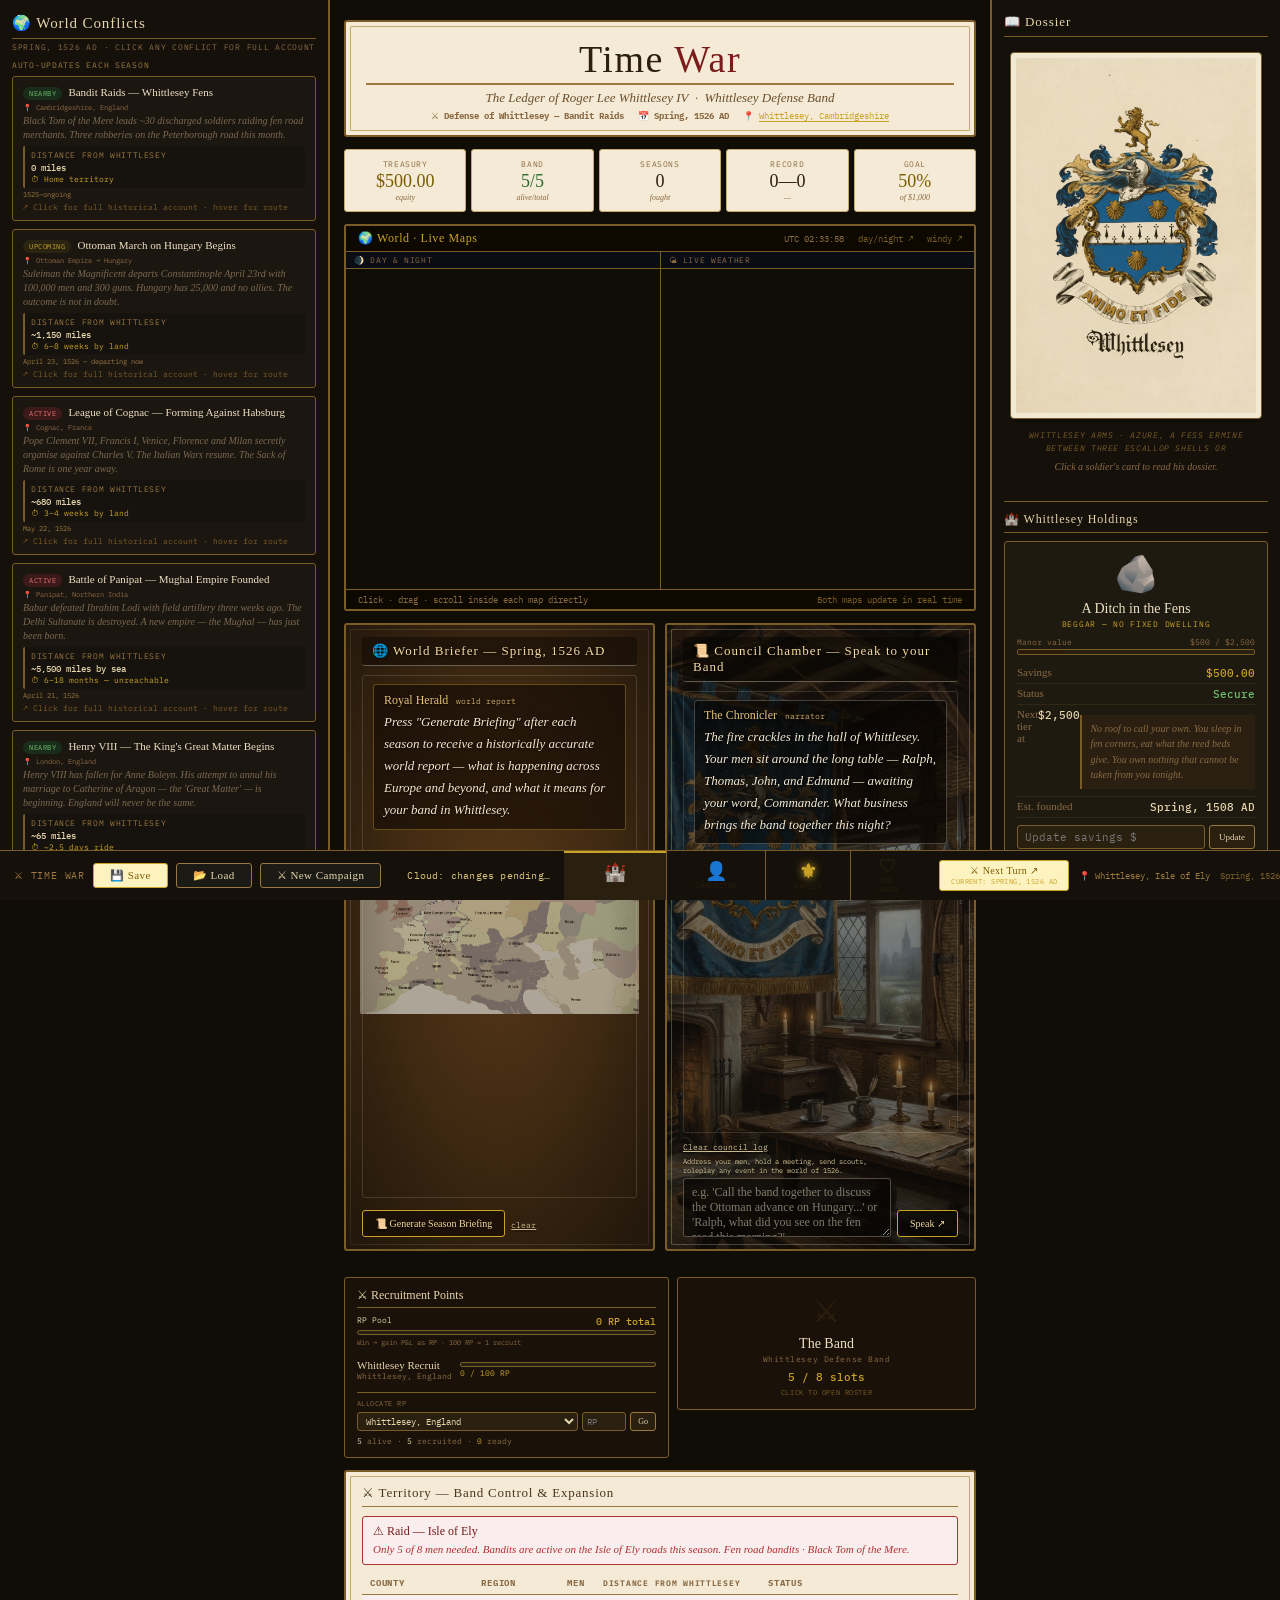
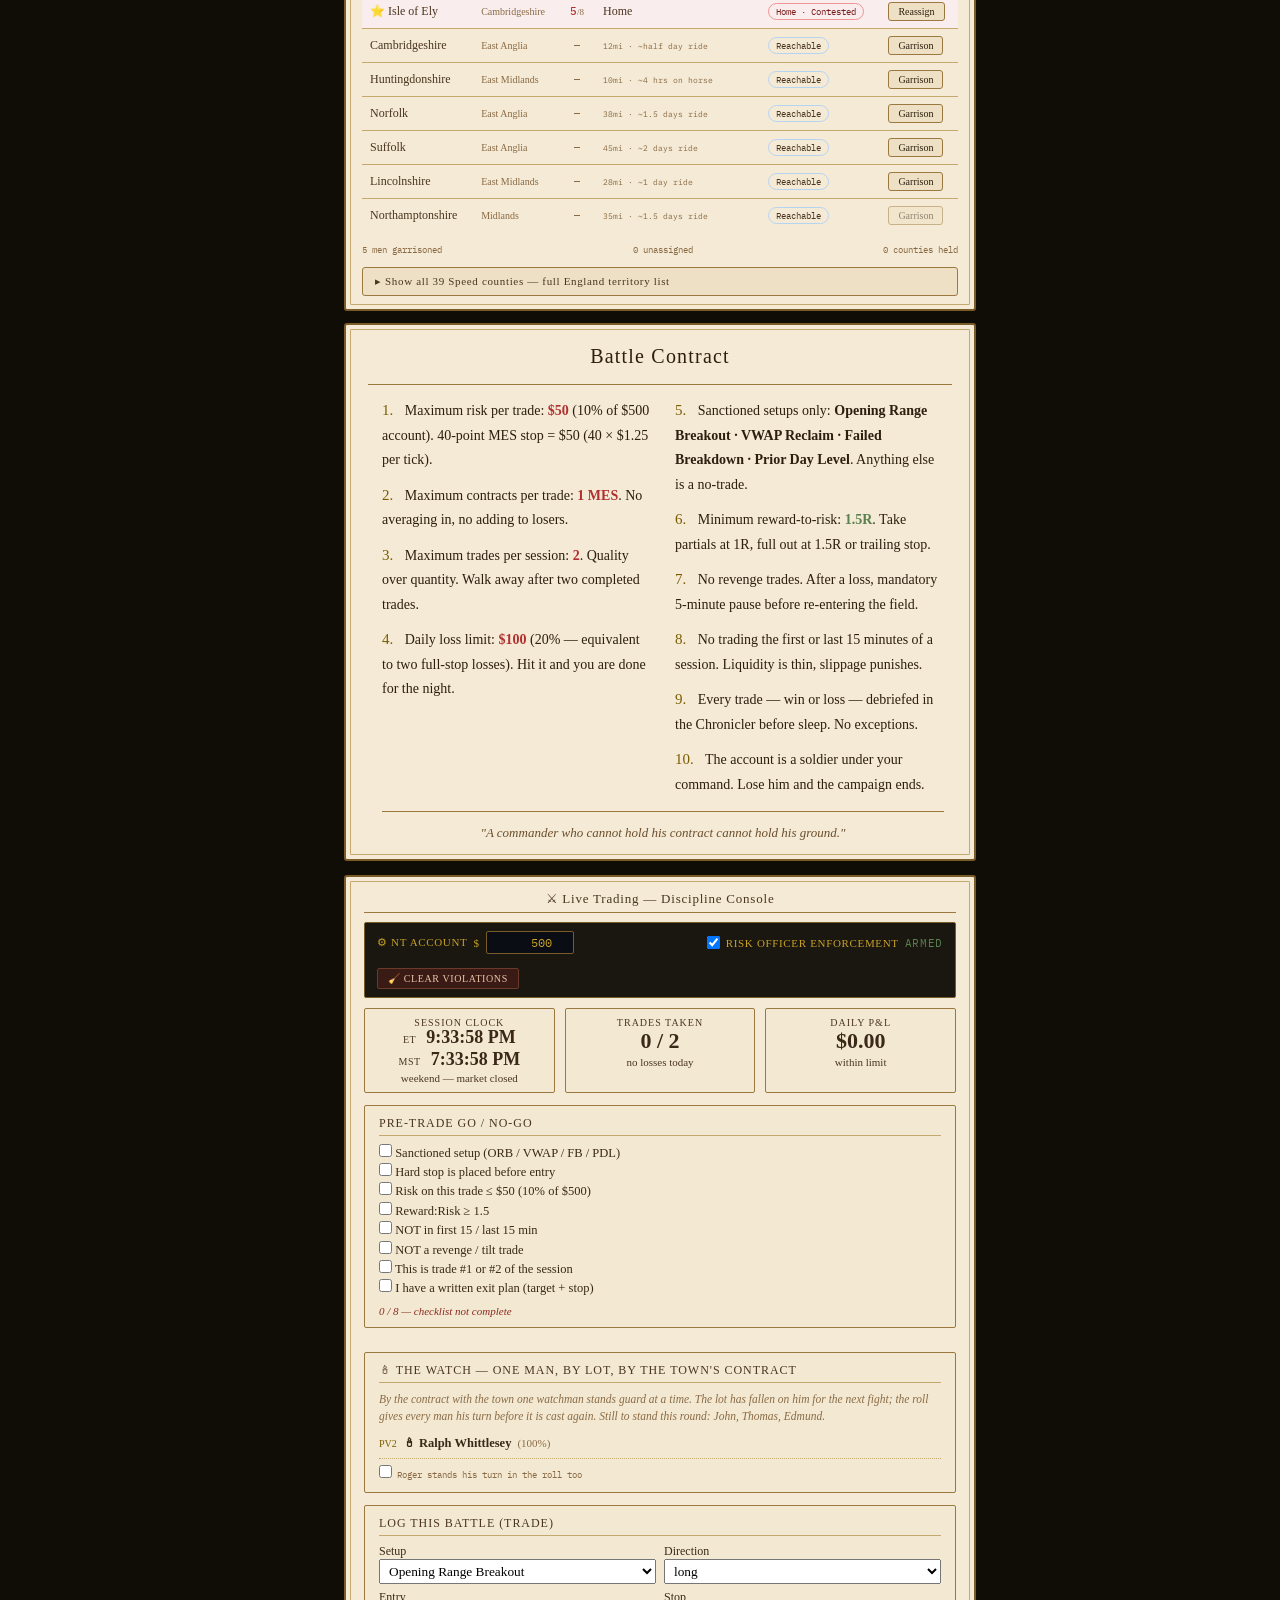
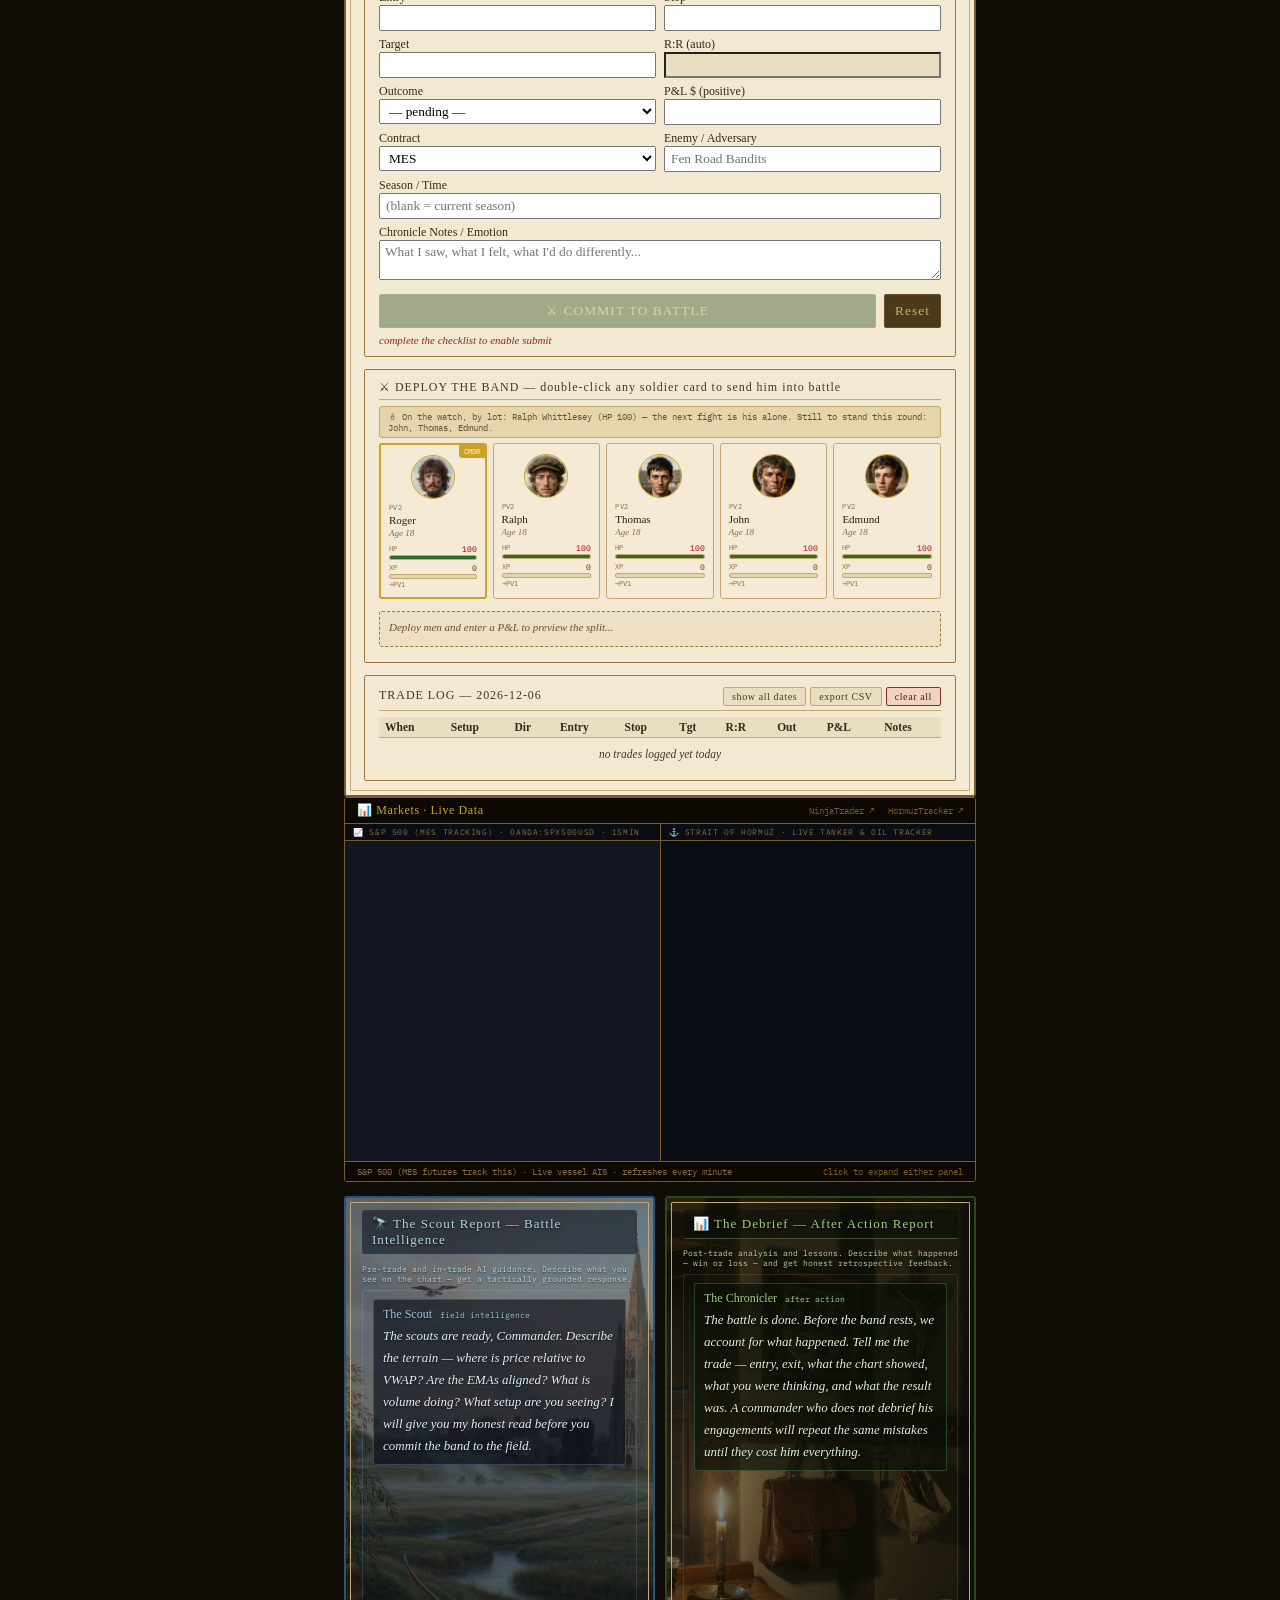
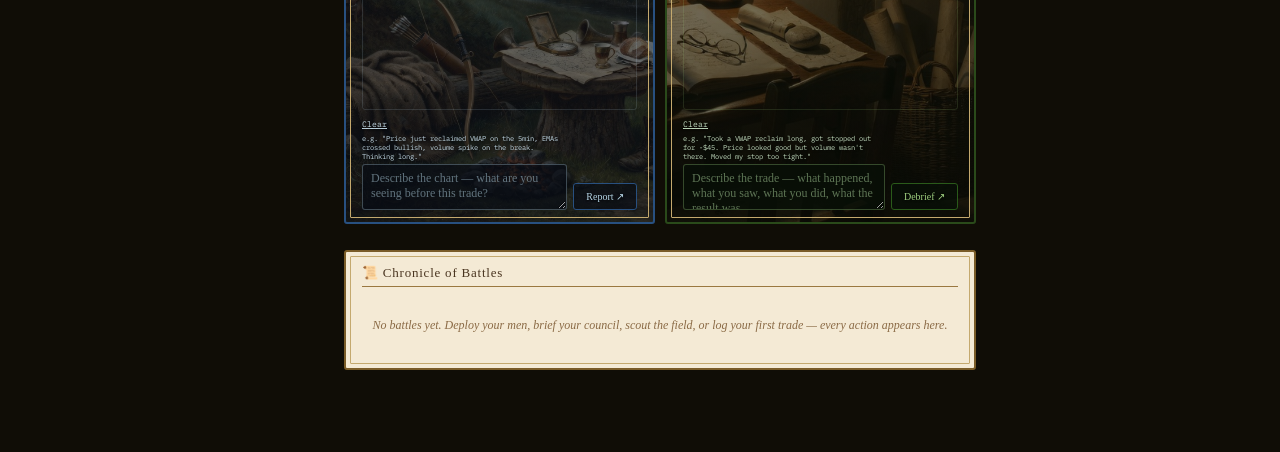
==== commit 9eb33e6a: "The Road: the whole self-improvement engine spliced in under its own tab and skinned to 1526 — Engla" ====
--- a/public/index.html
+++ b/public/index.html
@@ -64,6 +64,8 @@
     rawRemove.call(this, k);
     if(had) markDirty();
   };
+  // The Road runs in a frame of its own; its saves reach this script only as storage events.
+  window.addEventListener('storage', function(ev){ if(ev && ev.key && tracked(ev.key) && !applying) markDirty(); });
 
   function parseJson(res){ return res.text().then(function(t){ try{ return JSON.parse(t); }catch(e){ return null; } }); }
 
@@ -809,6 +811,9 @@
 /* ── Pages ── */
 .page{display:none;}
 .page.active{display:block;}
+#page-road.page{background:#140e06;min-height:calc(100vh - 50px);}
+#road-frame{width:100%;height:calc(100vh - 50px);border:0;display:block;background:#140e06;}
+#road-wait{font-family:var(--fellsc);color:#c9a227;text-align:center;padding:60px 20px;letter-spacing:.1em;font-size:14px;}
 
 /* ── Character screen ── */
 
@@ -2007,7 +2012,7 @@
                   try{ showToast && showToast('Saved', 'Reflection saved for today.', false); }catch(e){}
                 };
                 document.querySelectorAll('.cal-habit').forEach(function(cb){
-                  cb.addEventListener('change', function(){ localStorage.setItem('cal-habit-'+todayKey+'-'+cb.dataset.habit, cb.checked?'1':'0'); });
+                  cb.addEventListener('change', function(){ localStorage.setItem('cal-habit-'+todayKey+'-'+cb.dataset.habit, cb.checked?'1':'0'); try{ if(cb.checked && window.roadLogHabit) window.roadLogHabit(todayKey, cb.dataset.habit); }catch(e){} });
                 });
 
                 renderCalendar(); loadDay();
@@ -3665,8 +3670,8 @@
     // season, at the real rates: day-labour on the fen at the labourer's wage (more in harvest, less in winter),
     // carrying for the staplers, fowling and eeling if he has rights of common, evenings at the pen writing for
     // the unlettered. It is bounded by what a man could add to his living in a quarter beside his trade.
-    function habitOn(realDate,k){ try{ return localStorage.getItem('cal-habit-'+realDate+'-'+k)==='1'; }catch(e){ return false; } }
-    function workoutExp(realDate){ try{ var c=JSON.parse(localStorage.getItem('timewar_char_exp_v1')||'{}'), t=0; (c.workouts||[]).forEach(function(w){ var d=new Date(w.ts); if(d.getFullYear()+'-'+pad(d.getMonth()+1)+'-'+pad(d.getDate())===realDate) t+=(+w.xp||0); }); return t; }catch(e){ return 0; } }
+    function habitOn(realDate,k){ try{ if(localStorage.getItem('cal-habit-'+realDate+'-'+k)==='1') return true; if(k==='read'){ var rd=window.roadDay&&window.roadDay(realDate); if(rd&&rd.s>=30) return true; } return false; }catch(e){ return false; } }
+    function workoutExp(realDate){ try{ var c=JSON.parse(localStorage.getItem('timewar_char_exp_v1')||'{}'), t=0; (c.workouts||[]).forEach(function(w){ var d=new Date(w.ts); if(d.getFullYear()+'-'+pad(d.getMonth()+1)+'-'+pad(d.getDate())===realDate) t+=(+w.xp||0); }); var rd=window.roadDay&&window.roadDay(realDate); if(rd&&rd.e>t) t=rd.e; return t; }catch(e){ return 0; } }
     function realDateFor(E, idx){ if(!E.anchor) return null; var d=new Date(E.anchor.date+'T12:00:00'); d.setDate(d.getDate()+(idx-E.anchor.idx)); return d.getFullYear()+'-'+pad(d.getMonth()+1)+'-'+pad(d.getDate()); }
     var SEASON_LAB=[1,1.25,1,0.75], SEASON_WORK=['the spring work: ditching, turf-cutting and the shearing','the harvest and the sedge-cutting','the autumn ploughing and the reed-cutting','winter work on the dykes and the banks'];
     function grindFor(E, realDate, y, s, pm){
@@ -8804,8 +8809,61 @@
   document.getElementById('page-'+name).classList.add('active');
   document.getElementById('nav-'+name).classList.add('active');
   if(name==='character'){ updateCharacterPage(); try{ if(window.twcRender) window.twcRender(); }catch(e){} try{ if(window.renderReckoning) window.renderReckoning(); }catch(e){} }
+  if(name==='road'){ try{ roadOpen(); }catch(e){} }
   window.scrollTo(0,0);
 }
+
+/* ═══════════ THE ROAD — the self-improvement journey in its own frame ═══════════
+   The engine is the whole old-world tracker, untouched in its rules, re-skinned to 1526
+   (public/road/index.html). It keeps its own save (timewar_road_v1, mirrored to the cloud
+   like everything else). What is logged here — workouts, the day's habits — is handed to it
+   through an inbox; what is logged there counts for the season's grind. */
+const ROAD_INBOX_KEY = 'timewar_road_inbox_v1';
+function roadOpen(){
+  const page = document.getElementById('page-road'); if(!page) return;
+  if(document.getElementById('road-frame')) return;
+  const f = document.createElement('iframe'); f.id = 'road-frame'; f.title = 'The Road'; f.src = '/road/index.html';
+  f.addEventListener('load', ()=>{ const w = document.getElementById('road-wait'); if(w) w.remove(); });
+  page.appendChild(f);
+}
+// Timewar's exercises in the Road's measure (energy per unit; m = miles per unit)
+const ROAD_EXERCISES = {
+  pushups:{name:'Push-ups'}, squats:{name:'Squats'}, situps:{name:'Sit-ups / Crunches'}, crunches:{name:'Sit-ups / Crunches', mult:0.8},
+  lunges:{name:'Lunges (each leg)'}, pullups:{name:'Pull-ups'}, chinups:{name:'Chin-ups', e:2.8}, dips:{name:'Dips', e:2.2},
+  burpees:{name:'Burpees'}, jumpingjacks:{name:'Jumping jacks (×10)', mult:0.1}, mountainclimbers:{name:'Mountain climbers (×10)', e:4, mult:0.1},
+  diamondpushups:{name:'Diamond push-ups', e:1.4}, plank:{name:'Plank (30 sec)', mult:2}, wallsit:{name:'Wall sit (per min)', e:6},
+  jumprope:{name:'Jump rope (per min)', e:11}, sprint:{name:'Sprint (per mile)', e:230, m:1}, run:{name:'Run (per mile)'}, jog:{name:'Jog (per mile)', e:160, m:1},
+  briskwalk:{name:'Walk (per mile)'}, walk:{name:'Walk (per mile)'}, cycling:{name:'Bike (per mile)'}, hike:{name:'Hike (per mile)', e:150, m:1},
+  swim:{name:'Swim (per lap)'}, stairs:{name:'Stair flights', e:2.5},
+};
+function roadInboxPush(entries){
+  if(!entries || !entries.length) return;
+  let list = []; try{ list = JSON.parse(localStorage.getItem(ROAD_INBOX_KEY)||'[]')||[]; }catch(e){ list = []; }
+  const cutoff = Date.now() - 10*864e5; list = list.filter(x => x && x.ts > cutoff);
+  const have = new Set(list.map(x=>x.id));
+  entries.forEach(e => { if(!have.has(e.id)) list.push(e); });
+  try{ localStorage.setItem(ROAD_INBOX_KEY, JSON.stringify(list.slice(-400))); }catch(e){}
+  // same window: the frame hears a storage event only from another window, so poke it directly when it is open
+  try{ const f = document.getElementById('road-frame'); if(f && f.contentWindow && f.contentWindow.roadDrainInbox) f.contentWindow.roadDrainInbox('parent'); }catch(e){}
+}
+window.roadLogWorkout = function(draft, ts){
+  const out = [];
+  Object.keys(draft||{}).forEach(id => {
+    const v = +draft[id]||0, m = ROAD_EXERCISES[id]; if(!(v>0) || !m) return;
+    const units = +(v * (m.mult||1)).toFixed(2); if(!(units>0)) return;
+    out.push({ id:'wk-'+ts+'-'+id, ts:ts, kind:'ex', name:m.name, units:units, e:m.e, m:m.m||0 });
+  });
+  roadInboxPush(out);
+};
+const ROAD_HABITS = { read:{cat:'Reading', min:30}, meditation:{cat:'Prayer', min:10}, journal:{cat:'Journaling', min:10} };
+window.roadLogHabit = function(day, habit){
+  const h = ROAD_HABITS[habit]; if(!h) return;
+  roadInboxPush([{ id:'hb-'+day+'-'+habit, ts:Date.now(), kind:'study', cat:h.cat, min:h.min }]);
+};
+// what the Road recorded for a real day: energy (push-up equivalents) and minutes of devotion
+window.roadDay = function(realDate){
+  try{ const r = JSON.parse(localStorage.getItem('timewar_road_v1')||'null'); const row = r && r.chronicle && r.chronicle[realDate]; return row ? { e:+row.e||0, s:+row.s||0, mi:+row.mi||0 } : null; }catch(e){ return null; }
+};
 
 function updateCharacterPage(){
   const wins=S.wins||0, losses=S.losses||0, total=wins+losses;
@@ -8967,6 +9025,11 @@
 _addKbd('debrief-input', ()=>sendGenericAI('debrief'));
 </script>
 
+<!-- PAGE 4: THE ROAD — the whole self-improvement engine, in a frame, skinned to 1526 -->
+<div id="page-road" class="page">
+  <div id="road-wait">THE ROAD — Europe, 1526 · loading…</div>
+</div>
+
 <!-- UNIFIED BOTTOM RIBBON — always visible on ALL pages -->
 <div class="save-bar" id="save-bar">
 
@@ -8993,6 +9056,10 @@
     <div class="nav-tab" id="nav-family" onclick="switchPage('family')">
       <span style="font-size:20px;line-height:1;color:#C9A227;font-weight:900;text-shadow:0 0 8px #C9A227;">⚜</span>
       <span style="font-family:var(--mono);font-size:7px;text-transform:uppercase;letter-spacing:0.09em;color:inherit;">Family</span>
+    </div>
+    <div class="nav-tab" id="nav-road" onclick="switchPage('road')" title="The Road — the self-improvement journey through the Europe of 1526: England to level 10, then the world">
+      <span style="font-size:18px;line-height:1;">🛡</span>
+      <span style="font-family:var(--mono);font-size:7px;text-transform:uppercase;letter-spacing:0.09em;color:inherit;">The Road</span>
     </div>
   </div>
 
@@ -9543,9 +9610,11 @@
     if(v > 0) parts.push(v + ' ' + it.name);
   }));
   const summary = parts.join(', ');
-  CHAR_EXP.workouts.unshift({ ts: Date.now(), xp: total, detail: summary });
+  const wts = Date.now();
+  CHAR_EXP.workouts.unshift({ ts: wts, xp: total, detail: summary });
   if(CHAR_EXP.workouts.length > 500) CHAR_EXP.workouts.length = 500;
   addCharEXP(total, 'Workout: ' + summary);
+  try{ if(window.roadLogWorkout) window.roadLogWorkout(Object.assign({}, WORKOUT_DRAFT), wts); }catch(e){}
   closeWorkoutModal();
 };
 
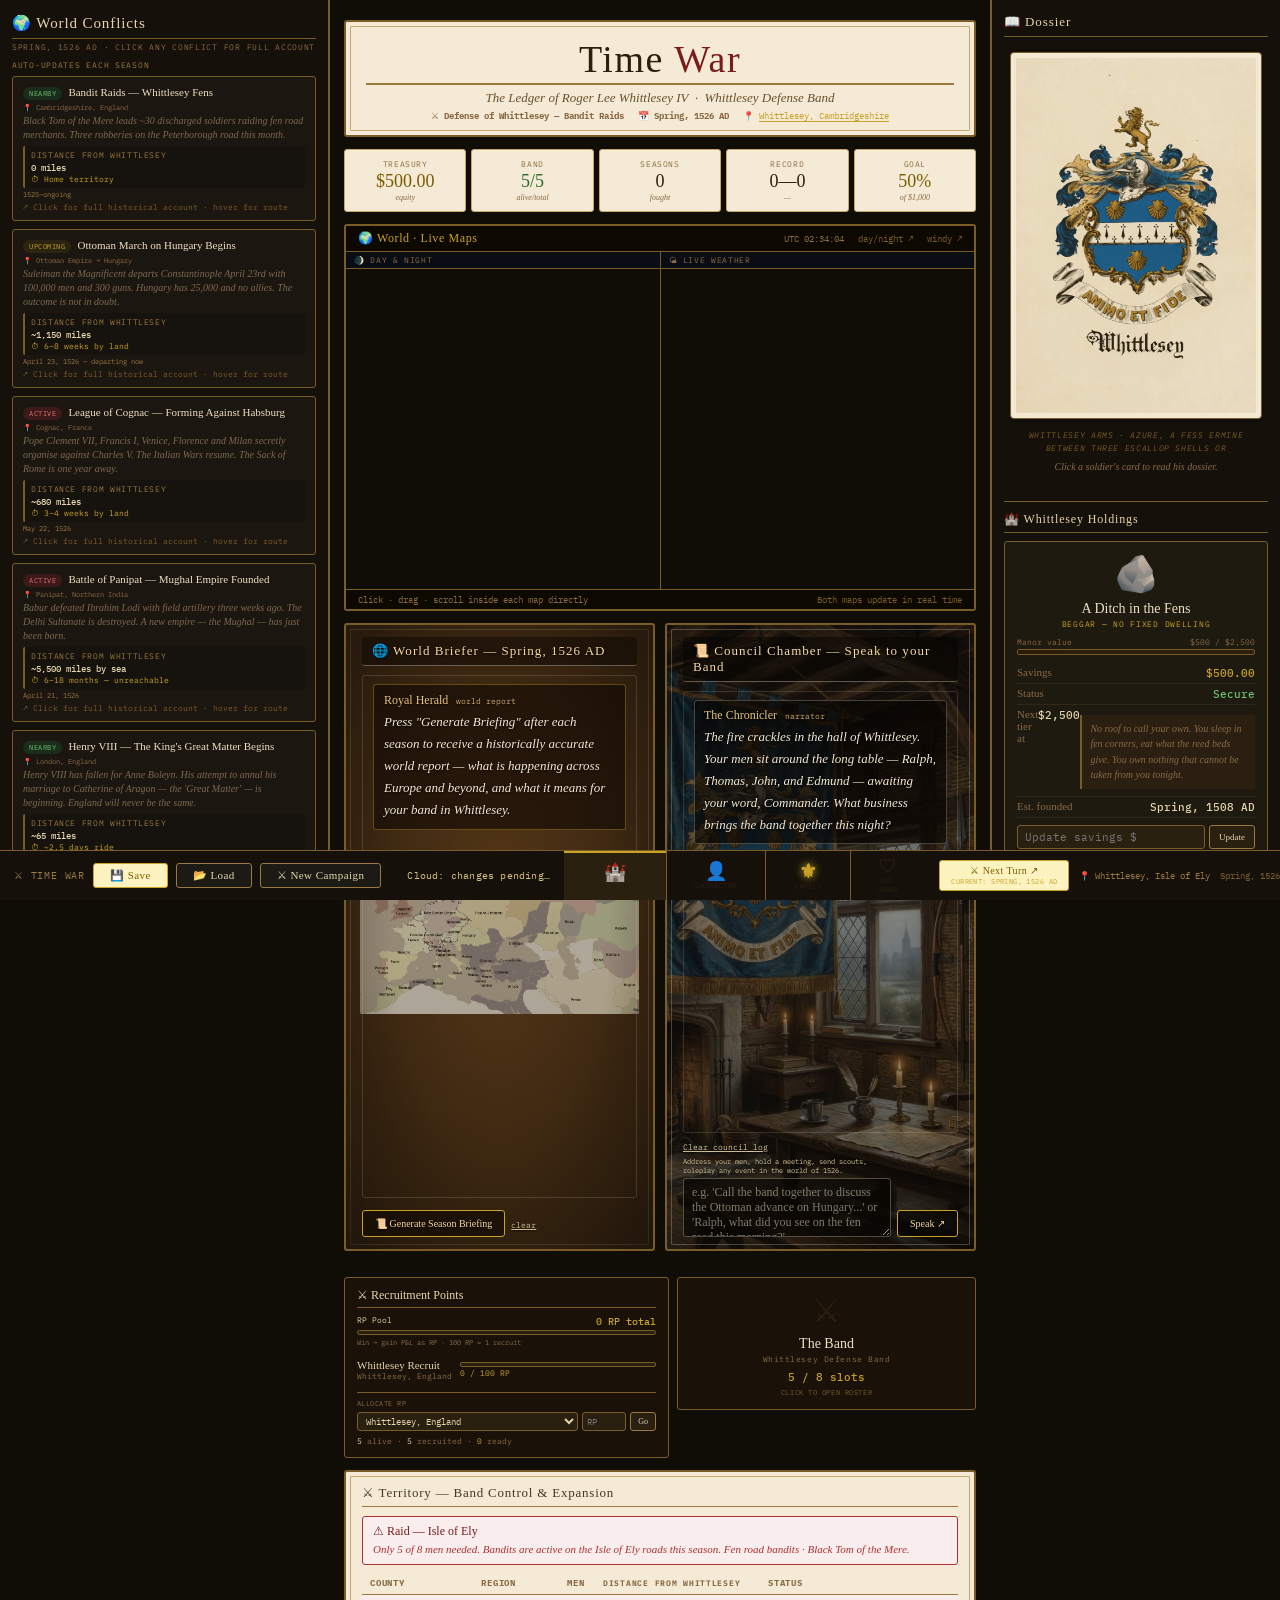
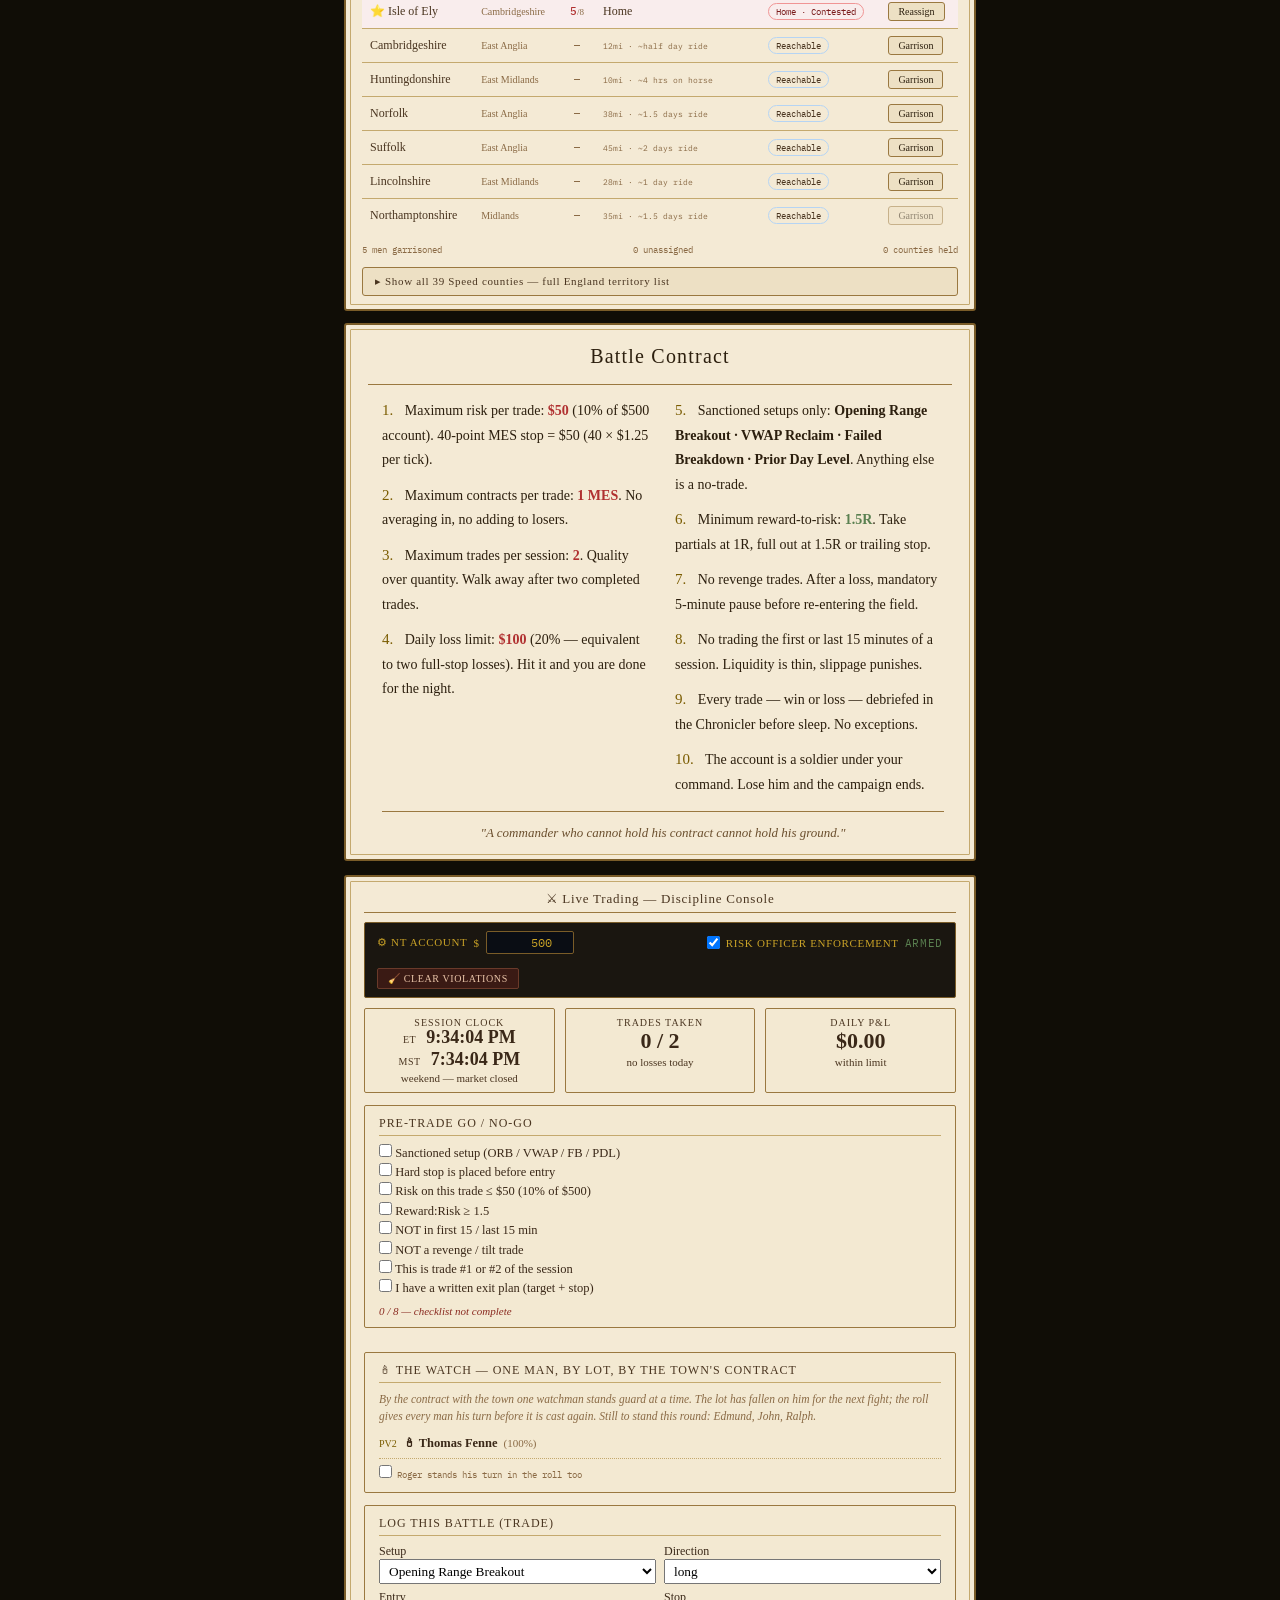
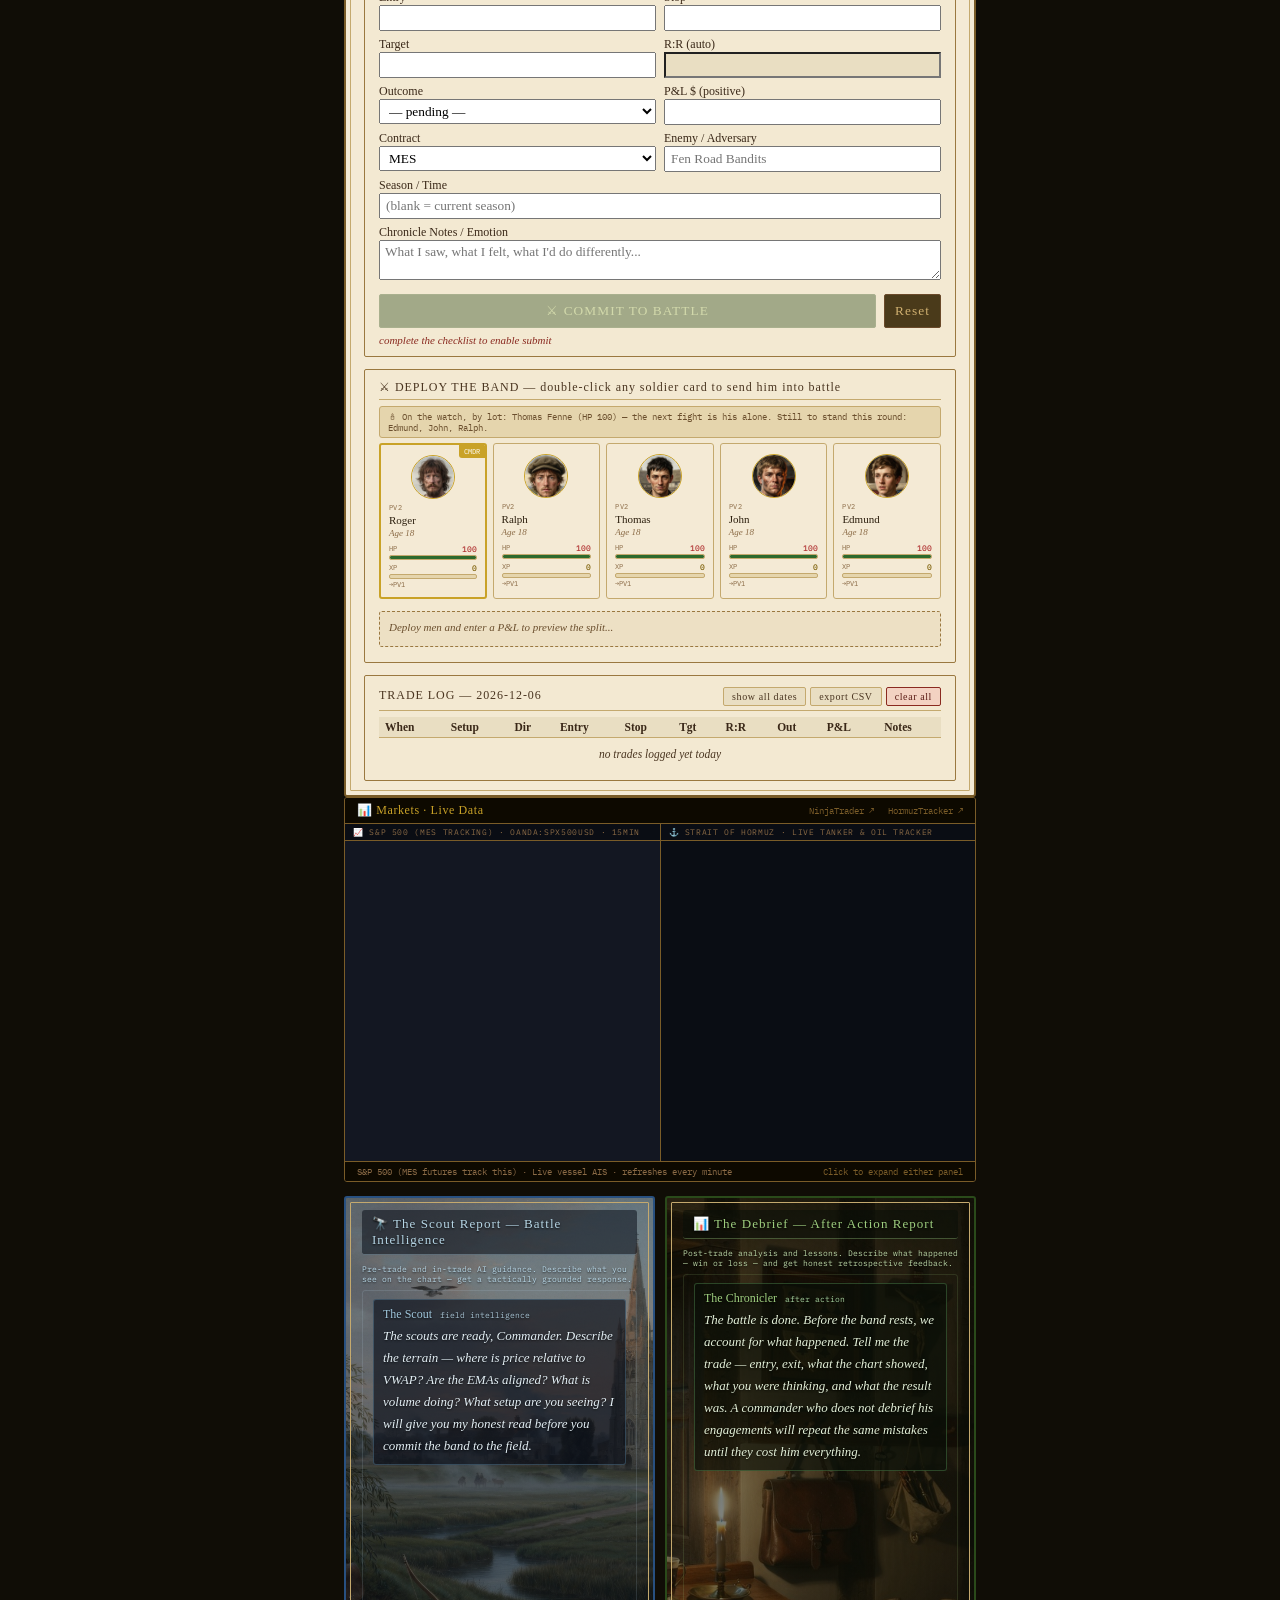
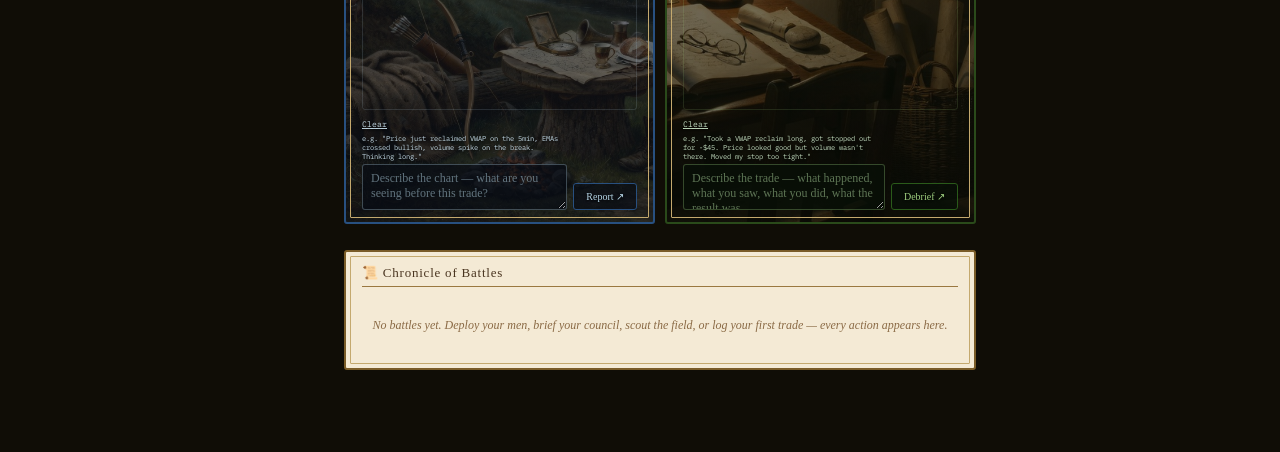
==== commit ec1f5fef: "Turn the clock back to Spring 1526: the campaign's calendar, the economy and the men's years rewound" ====
--- a/public/index.html
+++ b/public/index.html
@@ -1744,6 +1744,7 @@
       <button class="st-btn" onclick="confirmSeasonAdvance()">⚔ March into <span id="st-next-season-label">Summer</span></button>
       <button class="st-btn secondary" onclick="closeSeasonModal()">Not yet</button>
     </div>
+    <div style="margin-top:14px;"><button class="st-btn secondary" style="font-size:9px;opacity:.8" onclick="twTurnBackClock()" title="Set the campaign back to Spring 1526: the economy and the men's years start over; trades, treasury, wounds, experience and every conversation are kept, the conversations set in early spring 1526">⟲ Turn the clock back to Spring 1526</button></div>
   </div>
 </div>
 
@@ -3200,6 +3201,8 @@
   };
   window.twcLoyalty=function(id,dl){ try{ var st=ensure(load()), x=stateFor(st,id); x.loyalty=Math.max(0,Math.min(100,x.loyalty+dl)); store(st); }catch(e){} };
   window.twcAddPlace=function(p){ if(PLACES.indexOf(p)<0){ PLACES.push(p); try{ renderAll(); }catch(e){} } };
+  window.twcDayShort=function(d){ try{ return dayInfo(d).short; }catch(e){ return String(d); } };
+  window.twcAddDays=function(d,n){ try{ return addDays(d,n); }catch(e){ return d; } };
   window.twcRemember=function(id,text,dl,date){ try{ var st=ensure(load()), x=stateFor(st,id); x.memories.push(dayInfo(date||st.storyDate).short+': '+text); if(x.memories.length>24) x.memories=x.memories.slice(-24); if(dl) x.loyalty=Math.max(0,Math.min(100,x.loyalty+dl)); store(st); }catch(e){} };
   // The season has turned (one real day = one season): the story moves to the quarter day
   window.twcSeasonTurn=function(info){
@@ -7243,6 +7246,81 @@
 // Wipes: band, treasury, seasons, battles, Chronicle, Discipline Console trade log,
 //        Tier 1 account balance (back to $500).
 // Also clears companion conversations/loyalty. Keeps: Character EXP, calendar reflections/habits.
+/* ═══════════ TURN THE CLOCK BACK — Spring 1526 again ═══════════
+   One real day is a season, and the clock ran while the game was being built. This sets the
+   campaign back to Spring 1526: the economy and the men's years start over (the dead of those
+   years live, the sons recruited in them go home, ages return), while everything real is kept —
+   the trades, the treasury, the men's wounds and experience, and every conversation, which is
+   set in early spring 1526, in the order it happened. */
+const CLOCK_RESET_FLAG = 'clockReset_spring1526_v1';
+function twRewindCompanions(){
+  var KEY='timewar_companions_v1', START='1526-05-01', SPAN=45;
+  var st=null; try{ st=JSON.parse(localStorage.getItem(KEY)||'null'); }catch(e){} if(!st) return;
+  var dayShort=window.twcDayShort||function(d){ return d; }, addD=window.twcAddDays||function(d,n){ return d; };
+  var isTalk=function(l){ return l&&(l.who==='man'||l.who==='roger'); };
+  var isBattle=function(l){ return l&&l.who==='event'&&/^(Won|Lost) \$/.test(l.note||''); };
+  var keep=(st.scenes||[]).filter(function(sc){ return (sc.lines||[]).some(function(l){ return isTalk(l)||isBattle(l); }); });
+  keep.forEach(function(sc){ sc.lines=(sc.lines||[]).filter(function(l){ return isTalk(l)||isBattle(l)||l.who==='sys'||(l.who==='narr'&&!/^The season turns/.test(l.text||'')); }); sc.summary=sc.summary||''; });
+  // the days the talk fell on, in order, laid over the days from May Day 1526
+  var olds=[]; keep.forEach(function(sc){ if(olds.indexOf(sc.date)<0) olds.push(sc.date); }); olds.sort();
+  var map={}; olds.forEach(function(d,i){ map[d]=addD(START, olds.length<=SPAN?i:Math.floor(i*SPAN/olds.length)); });
+  keep.forEach(function(sc){ sc.date=map[sc.date]||START; });
+  var last=keep.length?keep[keep.length-1].date:START;
+  function nearest(d){ if(map[d]) return map[d]; var best=null; olds.forEach(function(o){ if(o<=d) best=o; }); return best?map[best]:START; }
+  var MON={Jan:1,Feb:2,Mar:3,Apr:4,May:5,Jun:6,Jul:7,Aug:8,Sep:9,Oct:10,Nov:11,Dec:12};
+  function remem(mem){
+    var m=/^(?:Sun|Mon|Tue|Wed|Thu|Fri|Sat) (\d{1,2}) (Jan|Feb|Mar|Apr|May|Jun|Jul|Aug|Sep|Oct|Nov|Dec) (\d{4}): ([\s\S]*)$/.exec(String(mem||''));
+    if(!m) return mem;
+    var iso=m[3]+'-'+(MON[m[2]]<10?'0':'')+MON[m[2]]+'-'+(+m[1]<10?'0':'')+(+m[1]);
+    if(map[iso]) return dayShort(map[iso])+': '+m[4];           // a day with talk or a fight: kept, set in the spring
+    if(iso<='1526-06-23') return mem;                            // already in the first spring
+    return null;                                                 // the years' own memories: gone with the years
+  }
+  Object.keys(st.men||{}).forEach(function(id){
+    if(+id>=6){ delete st.men[id]; return; }                    // the sons recruited in the years
+    var x=st.men[id];
+    x.memories=(x.memories||[]).map(remem).filter(function(v){ return !!v; });
+    (x.chat||[]).forEach(function(c){ if(c.date) c.date=nearest(c.date); });
+    if(x.mood==='grieving'||x.mood==='in pain') x.mood='steady';
+  });
+  st.events=(st.events||[]).filter(function(e){ return e.kind==='win'||e.kind==='loss'; }).map(function(e){ e.date=nearest(e.date); return e; });
+  (st.documents||[]).forEach(function(d){ d.date=nearest(d.date); });
+  delete st.annals; delete st.profiles;
+  st.scenes=keep; st.currentScene=null; st.storyDate=last;
+  localStorage.setItem(KEY, JSON.stringify(st));
+}
+window.twTurnBackClock=function(auto){
+  if(!auto && !confirm('TURN THE CLOCK BACK TO SPRING 1526?\n\nThe economy and the men\'s years start over; the trades, the treasury, the men\'s wounds and experience, and every conversation are kept — the conversations set in early spring 1526, in the order they happened.')) return;
+  try{
+    var E0=null; try{ E0=JSON.parse(localStorage.getItem('timewar_economy_v1')||'null'); }catch(e){}
+    var battleDead={}; (S.battles||[]).forEach(function(b){ (b.men||[]).forEach(function(r){ if(r&&r.dead) battleDead[r.name]=1; }); });
+    S.men=(S.men||[]).filter(function(m){ return !m.kin; });
+    S.men.forEach(function(m){
+      var born=E0&&E0.life?(m.isCmd?(E0.life.roger&&E0.life.roger.born):(E0.life.men&&E0.life.men[m.id]&&E0.life.men[m.id].born)):null;
+      if(born) m.age=1526-born;
+      if(m.dead&&!battleDead[m.name]){ m.dead=false; if(!(m.hp>0)) m.hp=m.maxHp||100; }
+    });
+    S.currentSeason='Spring, 1526 AD';
+    (S.battles||[]).forEach(function(b){ b.season='Spring, 1526 AD'; });
+    (S.chronicle||[]).forEach(function(e){ if(e&&e.season) e.season='Spring, 1526 AD'; });
+    S.watch=null; S.watchRoll=[]; S.watchRound=0;
+    S[CLOCK_RESET_FLAG]=new Date().toISOString().slice(0,10);
+    save();
+    try{ localStorage.removeItem('timewar_economy_v1'); }catch(e){}
+    try{ twRewindCompanions(); }catch(e){ console.warn('[rewind]', e); }
+    try{ sessionStorage.setItem('tw_clock_reset_done','1'); }catch(e){}
+  }catch(e){ console.warn('[clock]', e); }
+  location.reload();
+};
+function twClockResetOnce(){
+  try{
+    if(S[CLOCK_RESET_FLAG]) return;
+    if(sessionStorage.getItem('tw_clock_reset_done')) return;
+    if(S.currentSeason==='Spring, 1526 AD' && !localStorage.getItem('timewar_economy_v1')){ S[CLOCK_RESET_FLAG]='fresh'; save(); return; }
+    window.twTurnBackClock(true);
+  }catch(e){}
+}
+
 async function clearAll(){
   if(!confirm('BEGIN A NEW CAMPAIGN?\n\nThis wipes the band, treasury, battles, the Chronicle of Battles and the Discipline Console trade log, and resets the account to $500.\n\nYour companions\' conversations and loyalty start over with the new band.\n\nKept: Character EXP and calendar.')) return;
   if(confirm('Download a backup of the current campaign first?\n\nOK = download backup (save file + trade CSV)\nCancel = skip backup')){
@@ -9013,6 +9091,7 @@
 updateMapClock();
 
 load();
+twClockResetOnce();
 // Rename: the cloth merchant's son (id 5) is Edmund Sayer — migrate older saves
 try{ (S.men||[]).forEach(m=>{ if(m.id===5 && (m.name==='William '+'Draper' || m.name==='William '+'Thurston')){ m.name='Edmund Sayer'; save(); } }); }catch(e){}
 render();renderConflicts();initHoldings();initDayNightMap();
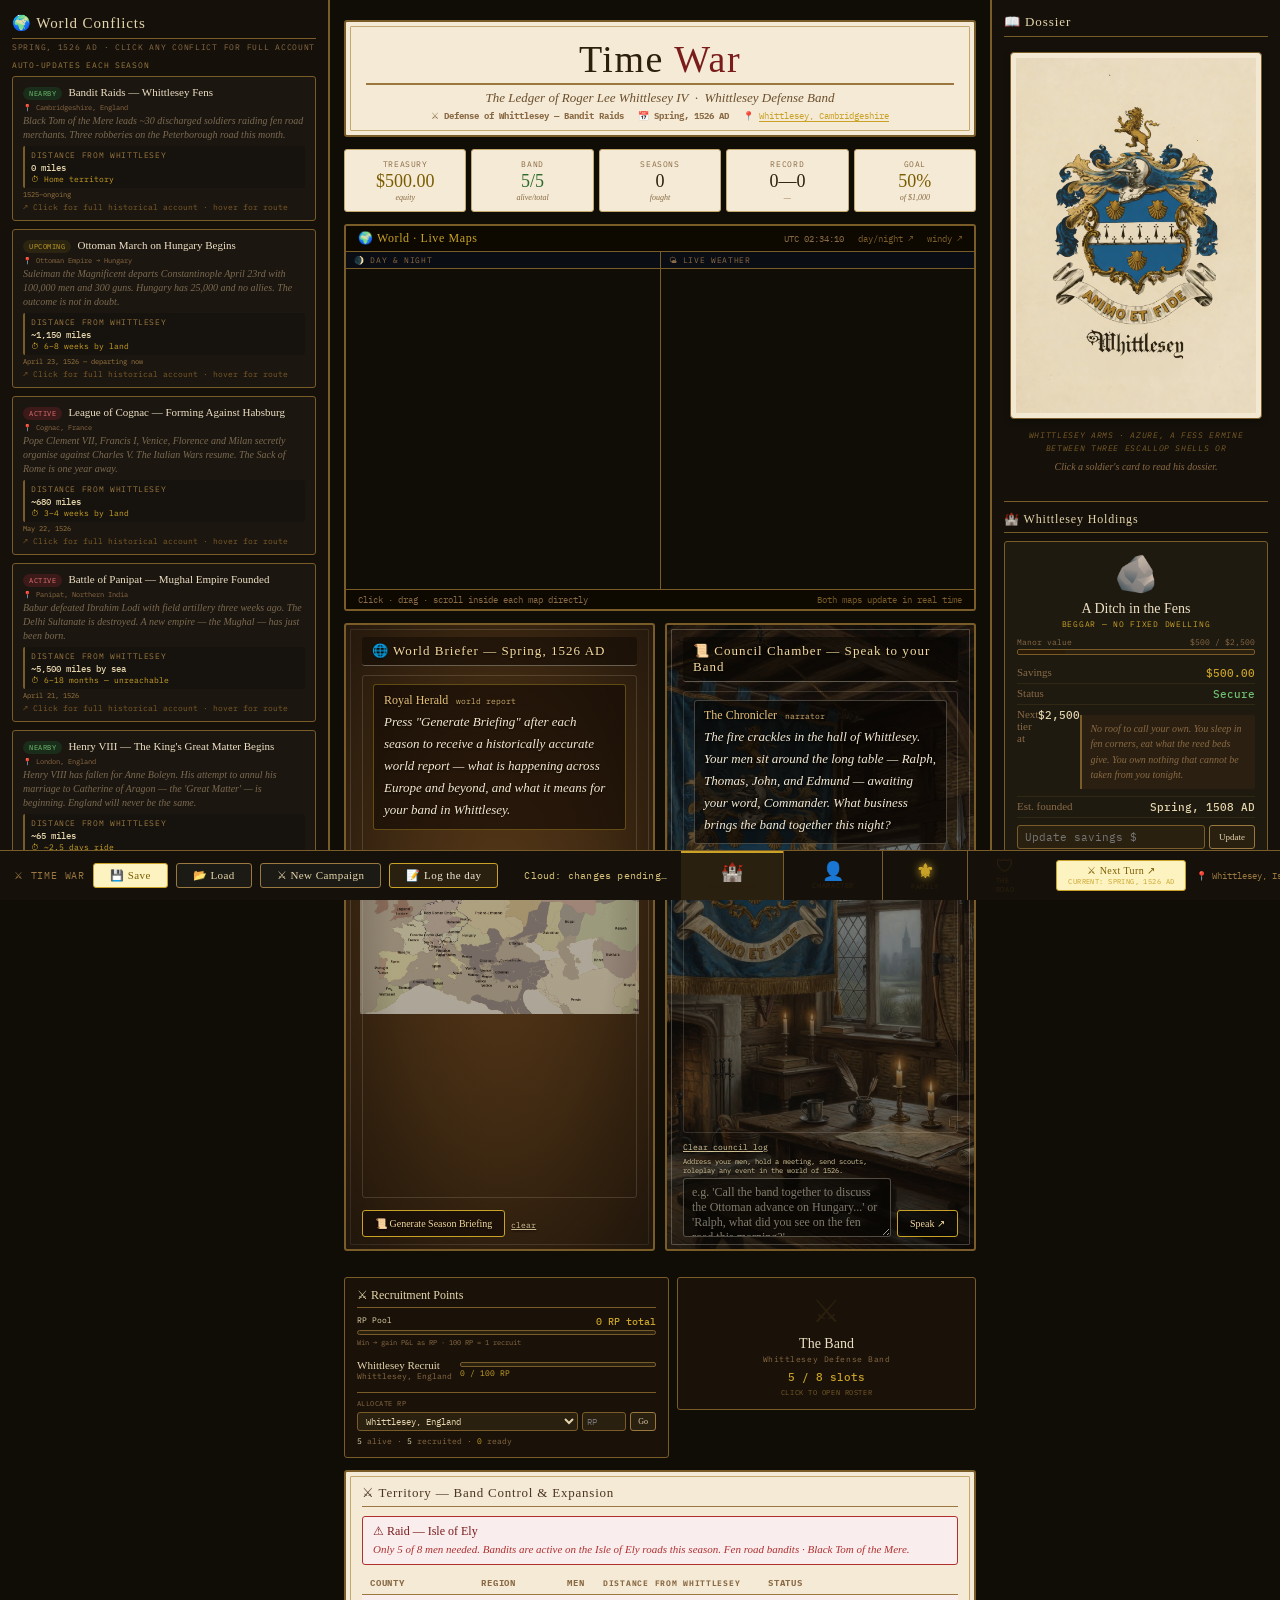
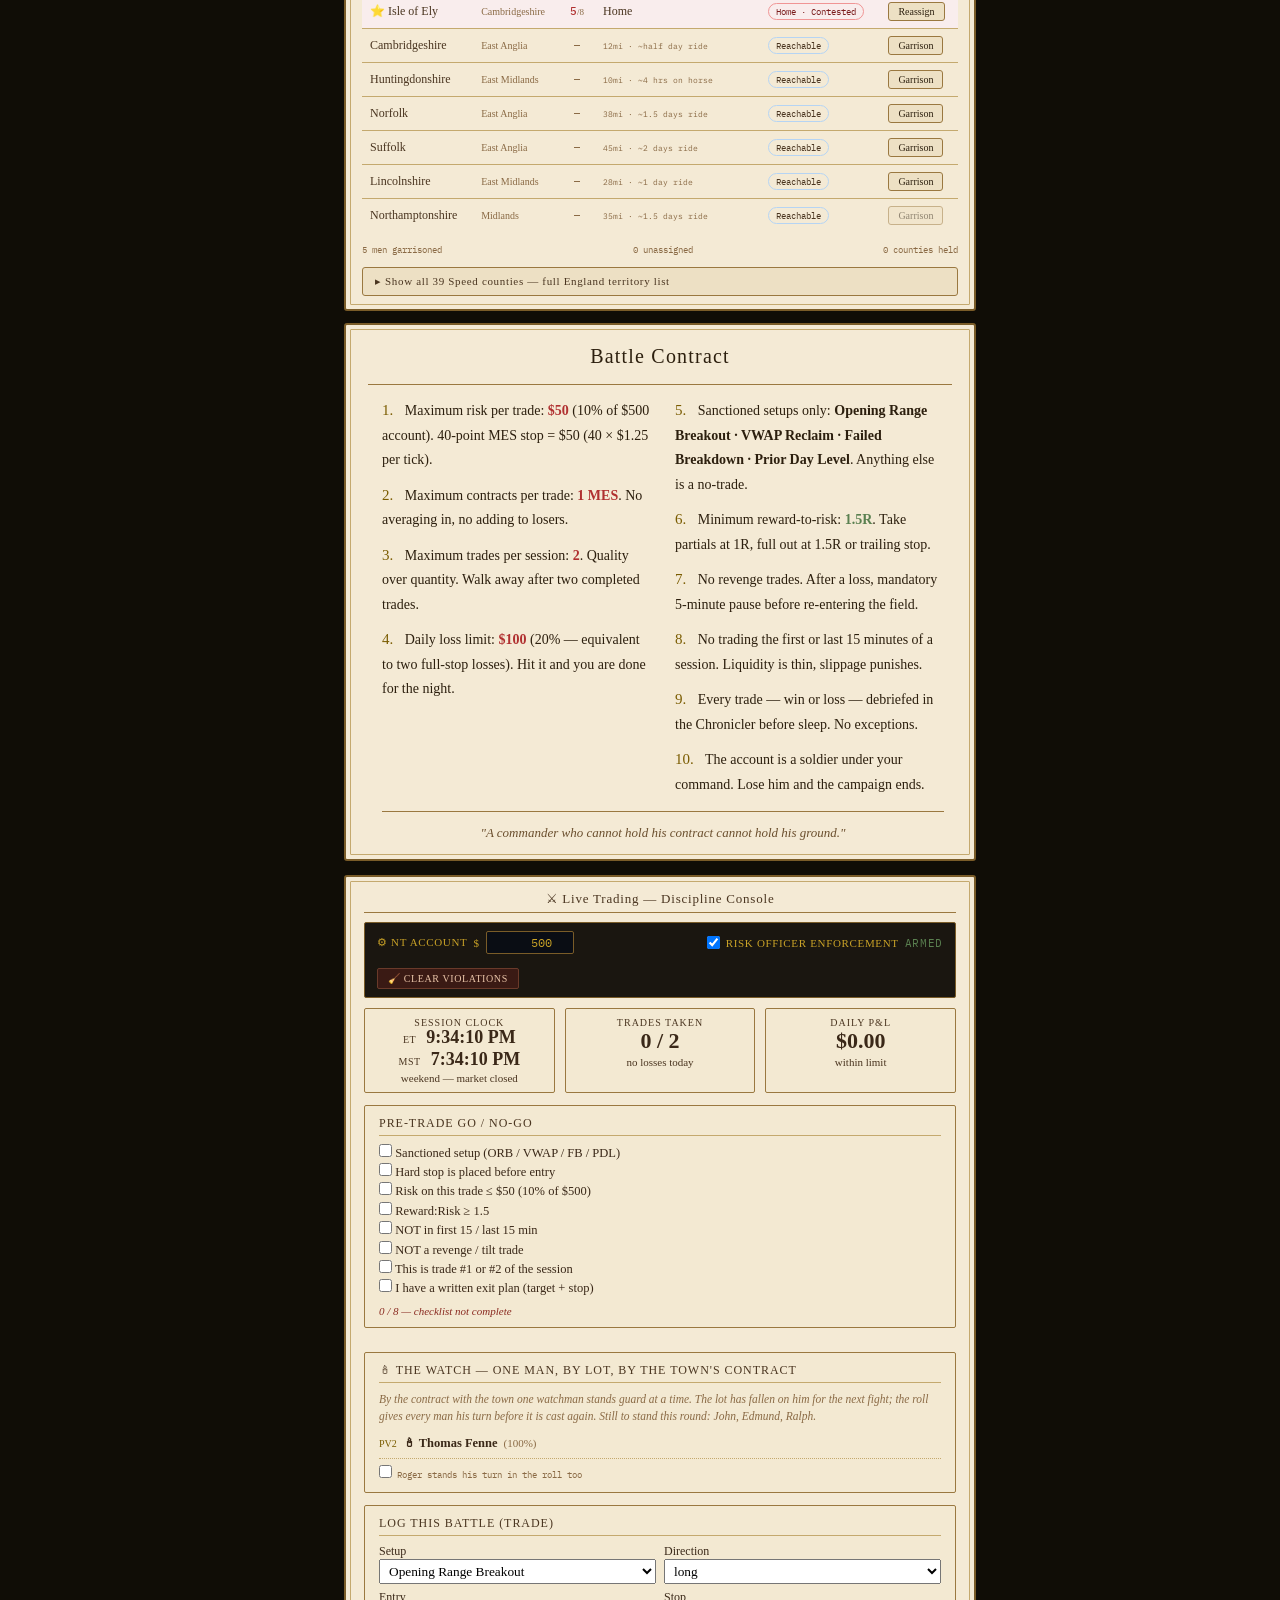
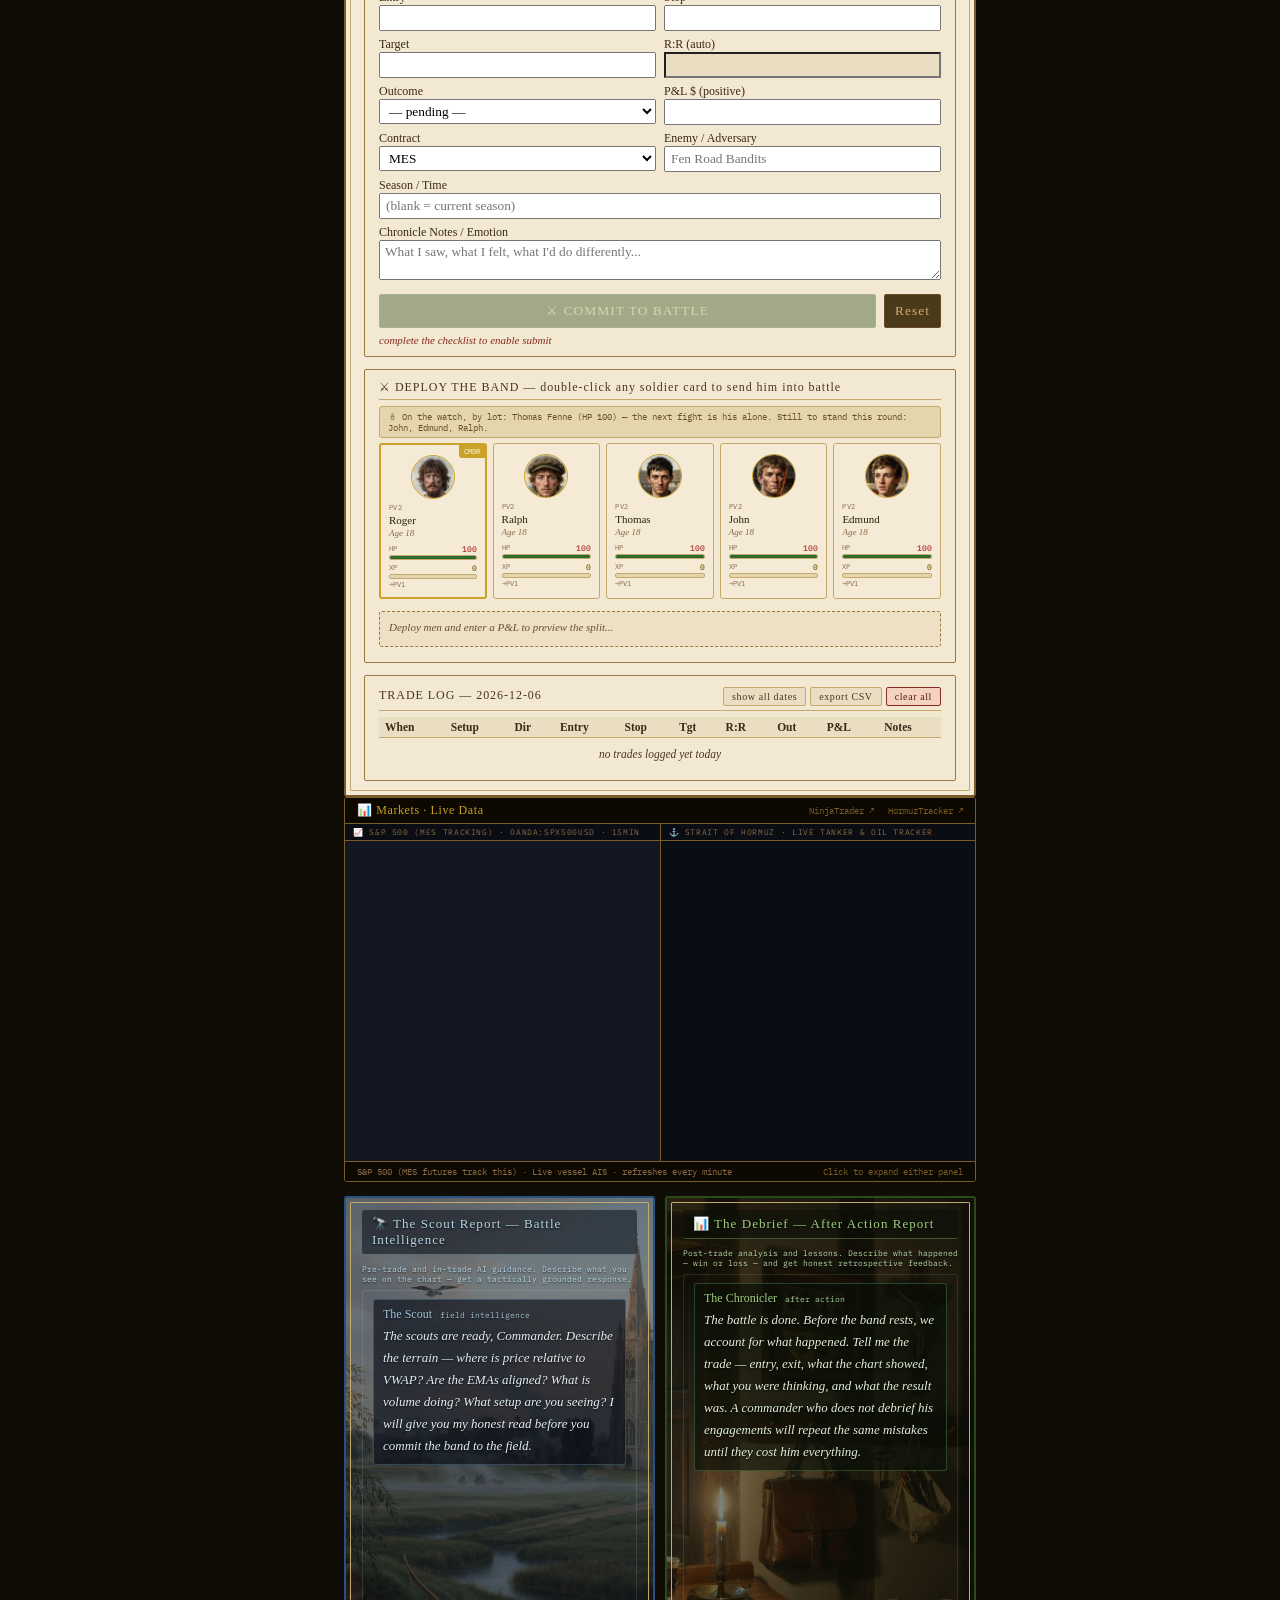
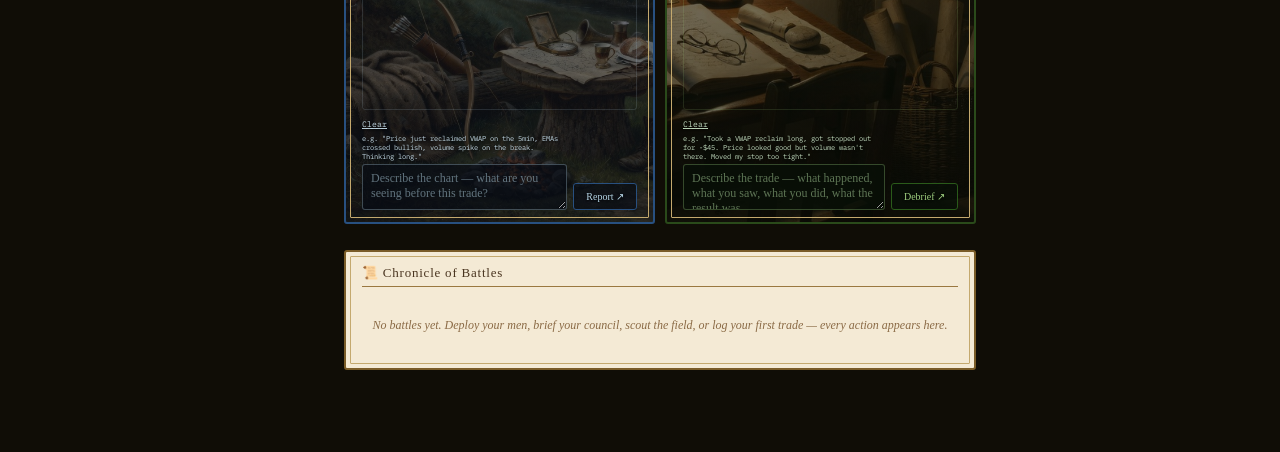
==== commit a8266ddb: "Roger as he is: a distant cousin of Ralph's come to the town alone in the spring of 1526 — no father" ====
--- a/public/index.html
+++ b/public/index.html
@@ -812,6 +812,22 @@
 .page{display:none;}
 .page.active{display:block;}
 #page-road.page{background:#140e06;min-height:calc(100vh - 50px);}
+.dl{background:#fdf6e0;border:1.5px solid var(--border2);border-radius:3px;padding:10px 12px;margin:0 0 12px;}
+.dl-head{display:flex;justify-content:space-between;gap:10px;flex-wrap:wrap;align-items:baseline;margin-bottom:8px;}
+.dl-title{font-family:var(--fellsc);font-size:15px;color:var(--ink);letter-spacing:0.04em;}
+.dl-sub{font-family:var(--mono);font-size:9px;color:var(--ink4);text-transform:uppercase;letter-spacing:0.06em;}
+.dl-sub b{color:var(--blood);}
+.dl-row{display:flex;flex-wrap:wrap;gap:6px;align-items:center;margin-bottom:6px;}
+.dl-t{font-family:var(--fell);font-size:12.5px;padding:7px 11px;border-radius:3px;cursor:pointer;border:1.5px solid var(--border2);background:var(--parch);color:var(--ink2);line-height:1.1;}
+.dl-t:hover{background:#fff8e8;border-color:var(--border3);}
+.dl-t.on{background:#e4efd6;border-color:#4a6a30;color:#1f4a14;font-weight:600;}
+.dl-hrs{font-family:var(--mono);font-size:9px;color:var(--ink4);margin-left:3px;}
+.dl-t.on .dl-hrs{color:#2a5a1a;}
+.dl-in{width:52px;font-family:var(--mono);font-size:11px;padding:5px 6px;border:1px solid var(--border2);border-radius:3px;background:#fff;color:var(--ink);}
+.dl-earn{font-size:11.5px;color:var(--ink2);line-height:1.55;border-top:1px dashed var(--border);padding-top:6px;}
+.dl-earn b{color:var(--ink);}
+#daylog-modal .modal-box{max-width:720px;}
+.save-btn.day{background:#2a2010;color:#f4ead5;border-color:var(--gold-m);}
 #road-frame{width:100%;height:calc(100vh - 50px);border:0;display:block;background:#140e06;}
 #road-wait{font-family:var(--fellsc);color:#c9a227;text-align:center;padding:60px 20px;letter-spacing:.1em;font-size:14px;}
 
@@ -2013,7 +2029,7 @@
                   try{ showToast && showToast('Saved', 'Reflection saved for today.', false); }catch(e){}
                 };
                 document.querySelectorAll('.cal-habit').forEach(function(cb){
-                  cb.addEventListener('change', function(){ localStorage.setItem('cal-habit-'+todayKey+'-'+cb.dataset.habit, cb.checked?'1':'0'); try{ if(cb.checked && window.roadLogHabit) window.roadLogHabit(todayKey, cb.dataset.habit); }catch(e){} });
+                  cb.addEventListener('change', function(){ localStorage.setItem('cal-habit-'+todayKey+'-'+cb.dataset.habit, cb.checked?'1':'0'); try{ if(cb.checked && window.roadLogHabit) window.roadLogHabit(todayKey, cb.dataset.habit); }catch(e){} try{ if(window.twDayRender) window.twDayRender(); }catch(e){} });
                 });
 
                 renderCalendar(); loadDay();
@@ -2367,7 +2383,7 @@
 
   var STORE_KEY = 'timewar_companions_v1';
   var START_DATE = '1526-05-01';
-  var PLACES = ['The inn','Around the campfire','The market place','The forge','St Andrew\'s churchyard','The edge of the mere','On the road'];
+  var PLACES = ['The inn','Around the campfire','Ralph\'s father\'s cottage by the mere','The market place','The forge','St Andrew\'s churchyard','The edge of the mere','On the road'];
   var PACES = [[30,'Every 30s'],[60,'Every 60s'],[90,'Every 90s'],[120,'Every 2 min']];
   // Hours as a fen town kept them in 1526: by the church bells (and a town clock, where there was one)
   var TIMES = [
@@ -2595,6 +2611,7 @@
     '- Each man has his own mind, opinions and agenda. They disagree with Roger and with each other, joke, grumble, grieve, change the subject, and ask questions back. Never flatter Roger.\n'+
     '- The game\'s ledger (dollar figures and ranks) measures each man\'s strength and standing; it is not money anyone holds. The men never mention dollars or modern rank titles. Their real money is the pence in each man\'s purse and the band\'s chest, as given; their means are their households, in pounds, shillings and pence.\n'+
     '- The band keeps the town\'s watch under a contract: one man on guard at a time, chosen by lot, and that man takes the next fight alone. Men talk about whose turn it is, who was lucky, who was not.\n'+
+    '- ROGER\'S SECRET, which no man in the story knows or may ever guess: he is a man of our own time, fallen into 1526. The men know him only as Ralph\'s distant cousin, lately come, kinless. If he says or does something strange or out of its time, they hear it as a cousin\'s oddity, foreign manners, book-learning or a jest — never as the truth, never as witchcraft they would act on. They never speak of a father, mother or family of his in the town, because he has none here.\n'+
     '- Never write lines for Roger.';
 
   function worldCtx(st, dateStr, place){
@@ -2606,7 +2623,7 @@
       'PLACE: '+(place||'Whittlesey')+', in Whittlesey — a fen market town on the edge of the Isle of Ely, Cambridgeshire, with its two parishes of St Mary and St Andrew, near Whittlesey Mere.\n'+
       (window.twTownText?'THE TOWN: '+window.twTownText(parseD(dateStr).y)+'\n':'')+
       (function(){ try{ var w=(S.watch&&S.men.filter(function(m){ return m.id===S.watch.id&&!m.dead; })[0]); return w?'THE WATCH: by the band\'s contract with the town one man stands guard at a time, chosen by lot; '+w.name+' has the watch now and will meet the next trouble alone. The men know whose turn is coming.\n':''; }catch(e){ return ''; } })()+
-      'THE BAND: the Whittlesey Defense Band, led by Roger Lee Whittlesey IV, about 18, a wool merchant\'s son. Campaign: '+((S&&S.campaign)||'')+' (game season '+((S&&S.currentSeason)||'')+').\n'+
+      'THE BAND: the Whittlesey Defense Band, led by Roger Lee Whittlesey IV, about 18, a distant cousin of Ralph\'s on the Whittlesey side who came to the town alone this spring: no father, no mother, no kin here but Ralph, no house to go back to. Ralph\'s family took him in: he sleeps in the hall of their cottage by the mere and works the holding with Ralph for his keep. He does not say where he was before; the men take him for a cousin come from some other part of England and have not pressed him. Campaign: '+((S&&S.campaign)||'')+' (game season '+((S&&S.currentSeason)||'')+').\n'+
       'Men of the band: '+roster+'.\n'+
       'Band record: '+((S&&S.wins)||0)+' fights won, '+((S&&S.losses)||0)+' lost.\n'+
       (window.twEconomy?'MONEY NOW (real pence, not the ledger): '+window.twEconomy.chestText()+' '+window.twEconomy.purseText(1)+'. '+window.twEconomy.pricesText()+'\n'+(window.twEconomy.familyText?'ROGER\'S HOUSE: '+window.twEconomy.familyText(1)+'\n':''):'')+
@@ -3608,6 +3625,7 @@
       if(!E.roger) E.roger=newPurse(83,0);                         // the 83d in his purse of the household table
       if(!E.roger.goods) E.roger.goods=[]; if(!E.roger.acres) E.roger.acres=0; if(!E.roger.arrears) E.roger.arrears=0; if(!E.roger.yearIncome) E.roger.yearIncome=0;
       if(!E.roger.home) E.roger.home=0; if(!E.roger.improvements) E.roger.improvements=[]; if(!E.roger.repute) E.roger.repute=0;
+      if(E.roger.lodging===undefined && !(E.roger.home>0)) E.roger.lodging='ralph';   // he came to the town alone: his cousin's family took him in
       if(!E.chest) E.chest={cur:0, old:[], angels:0, sock:0, keys:[2,4], quarterage:2, log:[]};
       if(!E.men) E.men={};
       var seed={2:[8,0],3:[0,160],4:[4,0],5:[0,40]};                 // Ralph's pennies; Thomas's hoard since he was twelve; John; Edmund's book money
@@ -3660,7 +3678,11 @@
       {k:'glass', name:'glass in the parlour window', d:120, min:3, note:'rare in a fen house before 1570'},
       {k:'chimney', name:'a brick chimney built against the hall', d:600, min:3, note:'the great rebuilding: a smoke-free hall, warmer and healthier', health:0.9},
     ];
-    function homeOf(E){ return HOMES[Math.max(0,Math.min(HOMES.length-1, (E.roger&&E.roger.home)||0))]; }
+    // Lodging at his cousin Ralph's: the fen farmer's cottage by the mere. No rent and his keep at the family's table,
+    // in return for his work on the holding — and the family's rights of common on the fen are his to use.
+    var RALPHS={t:0, lodging:true, name:'a pallet at his cousin Ralph\'s, in the fen farmer\'s cottage by the mere', desc:'the hall by the hearth, his chest under the pallet, the family at the table and the cow-house against the gable; he works the holding — twelve acres by copy, the cows, the sheep, the punt and the eel-traps — for his keep', rentQ:0, cost:0, fine:0, value:0, common:true, degree:1, rented:false};
+    function atRalphs(E){ return !!(E.roger && E.roger.lodging==='ralph' && !(E.roger.home>0)); }
+    function homeOf(E){ if(atRalphs(E)) return RALPHS; return HOMES[Math.max(0,Math.min(HOMES.length-1, (E.roger&&E.roger.home)||0))]; }
     function hasImp(E,k){ return ((E.roger&&E.roger.improvements)||[]).some(function(i){ return i.k===k; }); }
     function commonRights(E){ return (E.roger.acres>0) || homeOf(E).common || !!(E.dec&&E.dec.fishery) || !!(E.life&&E.life.lease); }
     function boardMult(E){ var m=1; if(homeOf(E).t>=1) m*=0.9; if(commonRights(E)) m*=0.85; if(hasImp(E,'cow')) m*=0.9; return m; }
@@ -3685,9 +3707,42 @@
       if(labourDays){ var rate=labRate(y)*SEASON_LAB[s], d=Math.round(labourDays*rate); out.labourDays=labourDays; out.lines.push({text:'his own labour, '+labourDays+' days at '+SEASON_WORK[s]+' at '+pd1(rate), d:d}); out.total+=d; }
       if(habitOn(realDate,'cardio')){ if(commonRights(E)){ var d2=Math.round(8*labRate(y)); out.carryDays=8; out.lines.push({text:'8 days fowling and eeling on the mere by his right of common, the take sold at market', d:d2}); out.total+=d2; } else { var d3=Math.round(8*labRate(y)/2); out.carryDays=8; out.lines.push({text:'8 days carrying for the staplers on the Peterborough road (no right of common to fowl)', d:d3}); out.total+=d3; } }
       if(habitOn(realDate,'read')){ var d4=Math.round(12*2*wageScale('craft',y)); out.penEvenings=12; out.lines.push({text:'12 evenings at the pen: letters, bonds and accounts written for the unlettered', d:d4}); out.total+=d4; }
+      var wh=workHours(realDate); if(wh>0){ var wd=Math.min(2, +(wh/12).toFixed(2)); out.workHours=wh; out.workDays=wd;
+        if(atRalphs(E)){ var fr=labRate(y)*SEASON_LAB[s]/2, d5=Math.max(1,Math.round(wd*fr)); out.lines.push({text:'a day\'s work on Ralph\'s father\'s holding with meat and drink, at the statute\'s rate with board — '+wh+' hours at '+SEASON_WORK[s]+', '+(wd===1?'a full day':wd+' days')+' at '+pd1(fr)+', and his keep besides', d:d5}); out.total+=d5; }
+        else { var wr=craftRate(y)*(s===1?1.1:1), d6=Math.round(wd*wr); out.lines.push({text:'a day\'s work for hire at the craftsman\'s rate — '+wh+' hours, which is '+(wd===1?'a full day':wd+' days')+' at '+pd1(wr), d:d6}); out.total+=d6; } }
       out.journal=habitOn(realDate,'journal'); out.meditation=habitOn(realDate,'meditation');
       return out;
     }
+    function workHours(realDate){ try{ if(localStorage.getItem('cal-habit-'+realDate+'-work')!=='1') return 0; var h=+(localStorage.getItem('cal-work-'+realDate)||12); return (h>0&&h<=24)?h:12; }catch(e){ return 0; } }
+    // ── The Day's Work: one card to log the day ──
+    var DAY_XP={work:12, strength:30, cardio:30, read:25, journal:15, meditation:15, hydrate:10};
+    var DAY_ITEMS=[['strength','💪','Strength'],['cardio','🏃','Cardio'],['read','📖','Read'],['journal','✒','Journal'],['meditation','🧘','Meditation'],['hydrate','💧','Water']];
+    function dayAward(date,k,amount){ try{ if(typeof CHAR_EXP==='undefined'||!amount) return 0; CHAR_EXP.dayXP=CHAR_EXP.dayXP||{}; var dd=CHAR_EXP.dayXP[date]=CHAR_EXP.dayXP[date]||{}; if(dd[k]) return 0; dd[k]=amount; addCharEXP(amount, ({work:'A shift worked',strength:'Strength',cardio:'Cardio',read:'Reading',journal:'Journal',meditation:'Meditation',hydrate:'Water'})[k]||k); return amount; }catch(e){ return 0; } }
+    function dayXpToday(date){ try{ var dd=(CHAR_EXP.dayXP||{})[date]||{}, t=0; Object.keys(dd).forEach(function(k){ t+=dd[k]; }); return t+workoutExp(date); }catch(e){ return 0; } }
+    window.twDay={
+      toggle:function(k){ var d=todayLocal(), key='cal-habit-'+d+'-'+k, on=localStorage.getItem(key)==='1'; localStorage.setItem(key, on?'0':'1');
+        if(!on){ dayAward(d,k, k==='work'?Math.round(DAY_XP.work*workHours(d)):DAY_XP[k]); try{ if(window.roadLogHabit) window.roadLogHabit(d,k); }catch(e){} }
+        try{ var cb=document.querySelector('.cal-habit[data-habit="'+k+'"]'); if(cb) cb.checked=!on; }catch(e){}
+        window.twDayRender(); try{ render(); }catch(e){} },
+      hours:function(v){ var d=todayLocal(), h=Math.max(1,Math.min(24,Math.round(+v||12))); localStorage.setItem('cal-work-'+d, String(h)); if(localStorage.getItem('cal-habit-'+d+'-work')!=='1'){ localStorage.setItem('cal-habit-'+d+'-work','1'); dayAward(d,'work',Math.round(DAY_XP.work*h)); } window.twDayRender(); try{ render(); }catch(e){} },
+      workout:function(){ try{ openWorkoutModal(); }catch(e){} },
+    };
+    window.twDayLogHtml=function(){
+      var E=ensure(load()), d=todayLocal(), cur=seasonIdx(S.currentSeason), y=idxYear(cur), s=idxS(cur), g=grindFor(E, d, y, s, priceMult(nowHY()));
+      var ms=msToMidnight(), hh=Math.floor(ms/36e5), mm=Math.floor(ms%36e5/6e4);
+      var work=localStorage.getItem('cal-habit-'+d+'-work')==='1', wh=workHours(d)||(+(localStorage.getItem('cal-work-'+d)||12));
+      var t=function(on,k,ico,label,extra){ return '<button class="dl-t'+(on?' on':'')+'" onclick="twDay.toggle(\''+k+'\')">'+(on?'✓ ':'')+ico+' '+label+(extra||'')+'</button>'; };
+      var xp=dayXpToday(d);
+      return '<div class="dl"><div class="dl-head"><span class="dl-title">📝 The day\'s work</span><span class="dl-sub">'+esc(new Date().toLocaleDateString(undefined,{weekday:'long',month:'long',day:'numeric'}))+' is <b>'+esc(S.currentSeason.replace(' AD',''))+'</b> · the season turns at midnight, in '+hh+'h '+mm+'m</span></div>'+
+        '<div class="dl-row">'+t(work,'work','⚒','Worked a shift',' <span class="dl-hrs">'+wh+'h</span>')+'<input class="dl-in" type="number" min="1" max="24" step="1" value="'+wh+'" title="Hours worked" onchange="twDay.hours(this.value)">'+
+        '<button class="dl-t" onclick="twDay.workout()">🏋 Log a workout'+(g.exp?' <span class="dl-hrs">'+g.exp+' XP</span>':'')+'</button></div>'+
+        '<div class="dl-row">'+DAY_ITEMS.map(function(it){ return t(habitOn(d,it[0]),it[0],it[1],it[2]); }).join('')+'</div>'+
+        '<div class="dl-earn">'+(g.lines.length?'<b>At the turn Roger earns '+lsd(g.total)+':</b> '+g.lines.map(function(l){ return esc(l.text)+' — '+lsd(l.d); }).join(' · '):'<b>Nothing earned yet today.</b> A shift worked is a day on Ralph\'s father\'s holding (with meat and drink, at the statute\'s rate) or, once he has a house of his own, a day for hire at the craftsman\'s rate; a workout or strength is labour hired out on the fen; cardio is fowling on the mere; reading is evenings at the pen.')+
+        ' &nbsp;·&nbsp; <b>XP today: +'+xp+'</b>'+(g.journal||g.meditation?' · journal and meditation are the staplers\' trust and the men\'s regard':'')+'</div></div>';
+    };
+    window.twDayRender=function(){ try{ document.querySelectorAll('.dl-slot').forEach(function(el){ el.innerHTML=window.twDayLogHtml(); }); }catch(e){} };
+    window.twDayLogOpen=function(){ var m=document.getElementById('daylog-modal'); if(!m) return; m.classList.add('open'); window.twDayRender(); };
+    window.twDayLogClose=function(){ var m=document.getElementById('daylog-modal'); if(m) m.classList.remove('open'); };
     window.twGrindPreview=function(){ var E=ensure(load()), cur=seasonIdx(S.currentSeason), y=idxYear(cur), s=idxS(cur); var g=grindFor(E, todayLocal(), y, s, priceMult(nowHY())); g.habits={strength:habitOn(todayLocal(),'strength'),cardio:habitOn(todayLocal(),'cardio'),read:habitOn(todayLocal(),'read'),journal:g.journal,meditation:g.meditation}; return g; };
     function wageScale(base,y){ var l=labRate(y)/4, c=craftRate(y)/6; return base==='lab'?l:base==='craft'?c:(l+c)/2; }
     function quarterWork(id, s, y){
@@ -3923,12 +3978,16 @@
       settleDebts(E,'Roger',date,L,'Roger');
       // The grind: the real day's training and study, as the season's work
       var G=initial?null:grindFor(E, realDateFor(E,prev), py, ps, pm);
-      if(G && G.lines.length){ G.lines.forEach(function(g){ E.roger.cur+=g.d; E.roger.yearIncome+=g.d; L.push({who:'Roger',kind:'charge',text:g.text,d:g.d}); }); Q.grind=G; E.grind=(E.grind||[]).concat([{date:date, season:idxLabel(prev), total:G.total, labourDays:G.labourDays, carryDays:G.carryDays, penEvenings:G.penEvenings}]).slice(-16); }
+      if(G && G.lines.length){ G.lines.forEach(function(g){ E.roger.cur+=g.d; E.roger.yearIncome+=g.d; L.push({who:'Roger',kind:'charge',text:g.text,d:g.d}); }); Q.grind=G; E.grind=(E.grind||[]).concat([{date:date, season:idxLabel(prev), total:G.total, labourDays:G.labourDays, carryDays:G.carryDays, penEvenings:G.penEvenings, workDays:G.workDays||0, workHours:G.workHours||0}]).slice(-16); }
       if(G && G.journal){ E.roger.repute=(E.roger.repute||0)+1; L.push({who:'Roger',kind:'note',text:'Roger kept his book this season; the staplers trust him with more wool next year.',d:0}); }
       if(G && G.meditation){ try{ men().forEach(function(m){ if(!m.dead && window.twcLoyalty) window.twcLoyalty(m.id, 1); }); }catch(e){} }
       if(G && G.labourDays>=10){ try{ men().forEach(function(m){ if(!m.dead && window.twcRemember) window.twcRemember(m.id, 'Roger worked the season beside us — '+G.labourDays+' days at '+SEASON_WORK[ps]+'.', 1, date); }); }catch(e){} }
-      var hm=homeOf(E), rent=homeRent(E,pm), pr2=pay(E.roger,rent,date); L.push({who:'Roger',kind:'discharge',text:(hm.rented?'a quarter\'s rent of '+(hm.t?'his cottage':'his chamber'):'rent to the manor for his house by copy'),d:pr2}); if(pr2<rent) owe(E,'Roger',hm.rented?'his landlord':'the manor\'s bailiff',rent-pr2,'rent of his '+(hm.t?'house':'chamber'),qdate(i+1));
+      var hm=homeOf(E);
+      if(hm.lodging){ L.push({who:'Roger',kind:'note',text:'lodges at his cousin Ralph\'s for his work on the holding: no rent, and his bread, ale and pottage at the family\'s table (bread '+breadWord(hy)+')'}); }
+      else {
+      var rent=homeRent(E,pm), pr2=pay(E.roger,rent,date); L.push({who:'Roger',kind:'discharge',text:(hm.rented?'a quarter\'s rent of '+(hm.t?'his cottage':'his chamber'):'rent to the manor for his house by copy'),d:pr2}); if(pr2<rent) owe(E,'Roger',hm.rented?'his landlord':'the manor\'s bailiff',rent-pr2,'rent of his '+(hm.t?'house':'chamber'),qdate(i+1));
       var board=Math.round(91*1.25*foodMult*boardMult(E)), pb=pay(E.roger,board,date); L.push({who:'Roger',kind:'discharge',text:'bread, ale and pottage for the quarter (bread '+breadWord(hy)+')',d:pb}); if(pb<board) owe(E,'Roger','the innkeeper',board-pb,'his board',qdate(i+1));
+      }
       var sund=Math.round(15*pm), ps2=pay(E.roger,sund,date); L.push({who:'Roger',kind:'discharge',text:'shoes, shirts, washing and sundries',d:ps2}); if(ps2<sund) owe(E,'Roger','the draper and the cobbler',sund-ps2,'shoes and shirts',qdate(i+1));
       if(s===1){ var tithe=Math.round(E.roger.yearIncome*0.1); if(tithe>0){ var pt=pay(E.roger,tithe,date); L.push({who:'Roger',kind:'discharge',text:'personal tithe on a year\'s gains, paid at Easter',d:pt}); if(pt<tithe) E.roger.arrears+=tithe-pt; } E.roger.yearIncome=0; L.push({who:'Roger',kind:'discharge',text:'Easter offering at the altar',d:pay(E.roger,2,date)}); }
       if(s===0 && (y<1548||(y>=1553&&y<=1558))){ L.push({who:'Roger',kind:'discharge',text:'a candle at Candlemas',d:pay(E.roger,1,date)}); }
@@ -4025,10 +4084,10 @@
       var byMan={}; Q.lines.forEach(function(l){ if(l.kind==='charge'&&l.who!=='the chest') byMan[l.who]=(byMan[l.who]||0)+l.d; });
       var inc=Object.keys(byMan).map(function(k){ return first(k)+' '+lsd(byMan[k]); }).join(', ');
       var chest=Q.lines.filter(function(l){ return l.who==='the chest'; })[0];
-      var out=[{ico:'📜',text:Q.qday+' — the quarter\'s reckoning for '+Q.reckoned.replace(' AD','')+'. Paid in cash: '+inc+'. Quarterage into the chest '+lsd(chest?chest.d:0)+'. Roger has paid his rent and his board.', note:'Wages at the customary rate; a son at home is paid mostly in keep.'}];
+      var out=[{ico:'📜',text:Q.qday+' — the quarter\'s reckoning for '+Q.reckoned.replace(' AD','')+'. Paid in cash: '+inc+'. Quarterage into the chest '+lsd(chest?chest.d:0)+'.'+(atRalphs(E)?' Roger keeps his place at Ralph\'s table for his work on the holding.':' Roger has paid his rent and his board.'), note:'Wages at the customary rate; a son at home is paid mostly in keep.'}];
       Q.notes.forEach(function(n){ out.push({ico:'🌾',text:n,note:'From the real harvest and price record of the year.'}); });
       Q.lines.filter(function(l){ return l.kind==='note' && l.who!=='Roger'; }).forEach(function(l){ out.push({ico:'🪙',text:l.text,note:'The King\'s coin.'}); });
-      if(Q.grind && Q.grind.total){ var g=Q.grind; out.push({ico:'🛠️',text:'Roger worked the season himself: '+[g.labourDays?g.labourDays+' days at labour':'', g.carryDays?g.carryDays+' days '+(g.lines.some(function(l){ return /fowling/.test(l.text); })?'fowling on the mere':'carrying for the staplers'):'', g.penEvenings?g.penEvenings+' evenings at the pen':''].filter(Boolean).join(', ')+' — '+lsd(g.total)+' earned.', note:'From the day\'s training and study: a real day is a season.'}); }
+      if(Q.grind && Q.grind.total){ var g=Q.grind; out.push({ico:'🛠️',text:'Roger worked the season himself: '+[g.workDays?(g.workDays===1?'a day':g.workDays+' days')+(atRalphs(E)?' on Ralph\'s father\'s holding':' for hire at the craftsman\'s rate'):'', g.labourDays?g.labourDays+' days at labour':'', g.carryDays?g.carryDays+' days '+(g.lines.some(function(l){ return /fowling/.test(l.text); })?'fowling on the mere':'carrying for the staplers'):'', g.penEvenings?g.penEvenings+' evenings at the pen':''].filter(Boolean).join(', ')+' — '+lsd(g.total)+' earned.', note:'From the day\'s work, training and study: a real day is a season.'}); }
       (Q.life||[]).forEach(function(l){ out.push(l); });
       return out;
     }
@@ -4152,9 +4211,9 @@
         var cost=n*(wp+2), have=purseTotal(E.roger,d), tick=false; if(cost>have){ if(!confirm('That is '+lsd(cost)+'; Roger has '+lsd(have)+'. Take the rest on tick from the graziers, due at Michaelmas?')) return; tick=true; }
         var paid=pay(E.roger,Math.min(cost,have),d); if(cost>paid) owe(E,'Roger','the graziers of the fen',cost-paid,n+' tods of wool',qdate(cur+1)); E.roger.wool={tods:n,cost:cost,year:y};
         store(E); tell([{ico:'🐑',text:'Roger has bought '+n+' tods of fen wool at the clip for '+lsd(cost)+(cost>paid?', '+lsd(cost-paid)+' of it on tick':'')+'. It goes to Stourbridge fair at Michaelmas.',note:'Wool prices follow Bowden\'s index; the fair sets the price.'}]); render(); },
-      moveHome:function(t){ var E=ensure(load()), d=storyDate(), h=HOMES[t]; if(!h||t<=homeOf(E).t) return; var cost=h.cost+h.fine, have=purseTotal(E.roger,d); if(have<cost) return alert(h.name.charAt(0).toUpperCase()+h.name.slice(1)+' is '+lsd(cost)+(h.fine?' ('+lsd(h.cost)+' and '+lsd(h.fine)+' entry fine at the court)':'')+'; Roger has '+lsd(have)+'.');
+      moveHome:function(t){ var E=ensure(load()), d=storyDate(), h=HOMES[t]; if(!h||(t<=homeOf(E).t && !atRalphs(E))) return; var cost=h.cost+h.fine, have=purseTotal(E.roger,d); if(have<cost) return alert(h.name.charAt(0).toUpperCase()+h.name.slice(1)+' is '+lsd(cost)+(h.fine?' ('+lsd(h.cost)+' and '+lsd(h.fine)+' entry fine at the court)':'')+'; Roger has '+lsd(have)+'.');
         if(!confirm('Take '+h.name+'?\n\n'+h.desc+'.\n\n'+(h.rented?'Furnishing: '+lsd(h.cost)+'. Rent '+lsd(h.rentQ)+' a quarter.':'Price '+lsd(h.cost)+' and '+lsd(h.fine)+' entry fine at the manor court. Rent to the lord '+lsd(h.rentQ)+' a quarter.')+(h.common&&!commonRights(E)?'\nWith it come rights of common on the fen.':''))) return;
-        pay(E.roger,cost,d); var old=homeOf(E); E.roger.home=t; if(old.value>0){ E.roger.cur+=Math.round(old.value*0.9); } store(E);
+        pay(E.roger,cost,d); var old=homeOf(E); E.roger.home=t; E.roger.lodging=null; if(old.value>0){ E.roger.cur+=Math.round(old.value*0.9); } store(E);
         tell([{ico:'🏠',text:'Roger has taken '+h.name+' — '+h.desc+'.'+(old.value?' The old house went for '+lsd(Math.round(old.value*0.9))+'.':''),note:(h.rented?'Rented at '+lsd(h.rentQ)+' a quarter.':'Admitted at the manor court; the entry fine paid.')+(h.common?' He has rights of common on the fen now.':'')}]);
         try{ men().forEach(function(m){ if(!m.dead) window.twcRemember(m.id,'Roger has '+h.name+' now.',1); }); if(t>=3 && window.twcAddPlace) window.twcAddPlace('Roger\'s hall'); }catch(e){} render(); },
       improve:function(k){ var E=ensure(load()), d=storyDate(), it=IMPROVEMENTS.filter(function(x){ return x.k===k; })[0]; if(!it||hasImp(E,k)) return; if(homeOf(E).t<it.min) return alert('Not in '+homeOf(E).name+'.'); var pm=priceMult(nowHY()), price=Math.max(1,Math.round(it.d*pm)); if(purseTotal(E.roger,d)<price) return alert(it.name.charAt(0).toUpperCase()+it.name.slice(1)+' is '+lsd(price)+'; Roger has not got it.'); if(!confirm('Buy '+it.name+' for '+lsd(price)+'? '+it.note+'.')) return; pay(E.roger,price,d); E.roger.improvements.push({k:k,n:it.name,d:price,date:d}); store(E); tell([{ico:'🏠',text:'Roger has bought '+it.name+' for '+lsd(price)+'.',note:it.note+'.'}]); render(); },
@@ -4171,13 +4230,13 @@
 
     // ── For the men's own words ──────────────────────────────────────────
     window.twEconomy={
-      familyText:function(id){ var E=ensure(load()), L=ensureLife(E), yr=idxYear(seasonIdx(S.currentSeason)); if(String(id)==='1'){ var r=L.roger; return 'Roger is '+ageOf(r.born,yr)+(r.wife?(r.wife.dead?', a widower':', married to '+r.wife.name):', unmarried')+'; children: '+kidsText(r.children)+'.'; } var x=L.men[id]; if(!x) return ''; return 'He is '+ageOf(x.born,yr)+(x.holding?', holds '+((HOLDINGS[id]||{what:'the cottage'}).what.split(':')[0])+' since his father died':(x.wife&&!x.wife.dead?', in a rented cottage of his own':', lives at his father\'s')) +(x.wife?(x.wife.dead?', a widower':', married to '+x.wife.name+' since '+x.wife.married):', unmarried')+'; children: '+kidsText(x.children||[])+'.'; },
+      familyText:function(id){ var E=ensure(load()), L=ensureLife(E), yr=idxYear(seasonIdx(S.currentSeason)); if(String(id)==='1'){ var r=L.roger; return 'Roger is '+ageOf(r.born,yr)+(r.wife?(r.wife.dead?', a widower':', married to '+r.wife.name):', unmarried')+'; children: '+kidsText(r.children)+'. No father, no mother, no kin in the town but his distant cousin Ralph; he came alone this spring'+(atRalphs(E)?', and lodges with Ralph\'s family at the holding by the mere, working the farm for his keep':'')+'.'; } var x=L.men[id]; if(!x) return ''; return 'He is '+ageOf(x.born,yr)+(x.holding?', holds '+((HOLDINGS[id]||{what:'the cottage'}).what.split(':')[0])+' since his father died':(x.wife&&!x.wife.dead?', in a rented cottage of his own':', lives at his father\'s')) +(x.wife?(x.wife.dead?', a widower':', married to '+x.wife.name+' since '+x.wife.married):', unmarried')+'; children: '+kidsText(x.children||[])+'.'; },
       purseText:function(id){ var E=ensure(load()), d=storyDate(); if(String(id)==='1'){ var p=E.roger; return 'Roger\'s purse holds about '+lsd(purseTotal(p,d))+(p.angels?' ('+p.angels+' in gold)':'')+'; he lives in '+homeOf(E).name+(commonRights(E)?', with rights of common':'')+(owed(E,'Roger')?'; he owes '+lsd(owed(E,'Roger'))+' on tick':'')+(owedTo(E,'Roger')?'; '+lsd(owedTo(E,'Roger'))+' is owed to him':'')+(E.roger.acres?'; he holds '+E.roger.acres+' acre'+(E.roger.acres===1?'':'s')+' by copy':''); } var m=E.men[id]; if(!m) return ''; var b=(m.bought||[]).slice(-2).map(function(x){ return x.n; }).join(' and '); return 'His purse holds about '+lsd(m.cur+(m.old||[]).reduce(function(t,o){return t+o.d;},0))+(m.sock?', and '+lsd(m.sock)+' put by':'')+(b?'; lately he bought '+b:'')+(owed(E,String(id))?'; he owes '+lsd(owed(E,String(id)))+' on tick'+((E.debts||[]).some(function(x){ return x.from===String(id)&&x.to==='Roger'; })?', some of it to Roger':''):'')+'.'; },
       chestText:function(){ var E=ensure(load()), d=storyDate(); return 'The band\'s chest holds '+lsd(purseTotal(E.chest,d))+' (keys: Roger, '+keyNames(E)+'; quarterage '+lsd(E.chest.quarterage)+' a man).'; },
       pricesText:function(){ var hy=nowHY(), y=idxYear(seasonIdx(S.currentSeason)); return 'The harvest of '+hy+' was '+harvestClass(hy)+'; bread is '+breadWord(hy)+(priceMult(hy)>1.25?', and all prices are '+Math.round((priceMult(hy)-1)*100)+'% above what they were in 1526':'')+'. A labourer\'s day is '+pd1(labRate(y))+', a craftsman\'s '+pd1(craftRate(y))+'.'; },
       rogerItems:function(){ var E=ensure(load()), d=storyDate(), out=[['Money in his purse'+(E.roger.angels?' ('+E.roger.angels+' angel'+(E.roger.angels===1?'':'s')+' and silver)':''), purseTotal(E.roger,d)]]; E.roger.goods.forEach(function(g){ out.push([g.n+' (bought '+shortDay(g.date)+')', g.d]); }); (function(){ var h=homeOf(E); if(h.value) out.push([h.name.charAt(0).toUpperCase()+h.name.slice(1)+', by copy', h.value]); (E.roger.improvements||[]).forEach(function(i){ out.push([i.n.charAt(0).toUpperCase()+i.n.slice(1), i.d]); }); })(); if(E.roger.acres) out.push([E.roger.acres+' acre'+(E.roger.acres===1?'':'s')+' of copyhold pasture', E.roger.acres*210]); if(E.roger.wool&&E.roger.wool.tods) out.push([E.roger.wool.tods+' tods of wool awaiting the fair', E.roger.wool.cost]); var ow=owedTo(E,'Roger'); if(ow) out.push(['Owed to him in the book of debts', ow]); var od=owed(E,'Roger'); if(od) out.push(['Owed by him in the book of debts', -od]); return out; },
       state:function(){ return ensure(load()); },
-      rogerHome:function(){ var E=ensure(load()), h=homeOf(E), imps=(E.roger.improvements||[]).map(function(i){ return i.n; }); return {t:h.t, name:h.name, desc:h.desc, rented:h.rented, common:commonRights(E), value:homeValue(E), items:(h.value?[[h.name.charAt(0).toUpperCase()+h.name.slice(1), h.value]]:[]).concat((E.roger.improvements||[]).map(function(i){ return [i.n.charAt(0).toUpperCase()+i.n.slice(1)+' (bought '+shortDay(i.date)+')', i.d]; })), text:h.name.charAt(0).toUpperCase()+h.name.slice(1)+': '+h.desc+'.'+(imps.length?' In it, '+imps.join(', ')+'.':''), tenure:h.rented?'Holds no land of his own'+(E.roger.acres?' but the '+E.roger.acres+' acre'+(E.roger.acres===1?'':'s')+' by copy':'')+'; pays a landlord by the quarter.':'Held by copy of the court roll of the manor of Whittlesey St Mary\'s, with rights of common on the fen.'}; },
+      rogerHome:function(){ var E=ensure(load()), h=homeOf(E), imps=(E.roger.improvements||[]).map(function(i){ return i.n; }); return {t:h.t, name:h.name, desc:h.desc, rented:h.rented, common:commonRights(E), value:homeValue(E), items:(h.value?[[h.name.charAt(0).toUpperCase()+h.name.slice(1), h.value]]:[]).concat((E.roger.improvements||[]).map(function(i){ return [i.n.charAt(0).toUpperCase()+i.n.slice(1)+' (bought '+shortDay(i.date)+')', i.d]; })), text:h.name.charAt(0).toUpperCase()+h.name.slice(1)+': '+h.desc+'.'+(imps.length?' In it, '+imps.join(', ')+'.':''), tenure:h.lodging?'Holds no land of his own; lodges with his cousin Ralph\'s family and works their holding for his keep, with the family\'s rights of common — pasture, fishing and fowling — to use.':h.rented?'Holds no land of his own'+(E.roger.acres?' but the '+E.roger.acres+' acre'+(E.roger.acres===1?'':'s')+' by copy':'')+'; pays a landlord by the quarter.':'Held by copy of the court roll of the manor of Whittlesey St Mary\'s, with rights of common on the fen.'}; },
       // The year's prices, wages and harvest for any year — the same tables the reckoning runs on
       series:function(y,hy){ hy=hy||(y-1); return {index:Math.round(priceIndex(hy)), pm:priceMult(hy), gm:grainMult(hy), lab:labRate(y), craft:craftRate(y), harvest:harvestClass(hy), hv:hv(hy), wool:woolPrice(y)}; },
     };
@@ -4204,6 +4263,7 @@
       var osy=null; try{ osy=window.twcOsYear(d); }catch(e){}
       var h='<div class="td-head"><div><div class="td-date">'+esc(dayText(d))+'</div><div class="td-sub">'+esc(S.currentSeason.replace(' AD',''))+' · '+esc(qname(cur))+(osy&&osy!==+d.slice(0,4)?' · the year is still '+osy+' to the men':'')+' · the season turns at midnight, in '+hh+'h '+mm+'m</div></div>'+
         '<div class="td-money">'+(function(){ try{ var w=(typeof ensureWatch==='function')?ensureWatch():null; return w?'<span>🕯 The watch <b>'+esc(w.name)+'</b></span>':''; }catch(e){ return ''; } })()+'<span>Roger\'s purse <b>'+lsd(purseTotal(E.roger,d))+'</b></span><span>The chest <b>'+lsd(purseTotal(E.chest,d))+'</b></span>'+(owedTo(E,'Roger')?'<span>Owed to him <b>'+lsd(owedTo(E,'Roger'))+'</b></span>':'')+(owed(E,'Roger')?'<span class="warn">He owes <b>'+lsd(owed(E,'Roger'))+'</b></span>':'')+'</div></div>';
+      h+='<div class="dl-slot">'+window.twDayLogHtml()+'</div>';
       // since the last turn
       var since=[];
       if(Q){ since.push('⚖️ '+Q.qday+' '+Q.year+' reckoned for '+Q.reckoned.replace(' AD','')+': the men paid, quarterage into the chest.'); (Q.notes||[]).forEach(function(n){ since.push('🌾 '+n); }); Q.lines.filter(function(l){ return l.kind==='note'; }).slice(0,4).forEach(function(l){ since.push('🪙 '+l.text); }); (Q.life||[]).forEach(function(l){ since.push((l.ico||'•')+' '+l.text); }); }
@@ -4219,7 +4279,7 @@
       if((E.roger.old||[]).length) needs.push({t:'He holds '+lsd((E.roger.old||[]).reduce(function(t,o){return t+o.d;},0))+' in old coin; the goldsmith offers '+lsd(goldsmithOffer(E.roger,d))+' in new for it.', btn:'<button onclick="twEco.sellOld()">Sell to the goldsmith</button>'});
       if(!Lf.roger.dead && !Lf.roger.wife && ageOf(Lf.roger.born,y)>=22) needs.push({t:'Roger is '+ageOf(Lf.roger.born,y)+' and unmarried. A wife brings a dowry, and an heir.', btn:'<button onclick="twEcoLife.seekWife()">Seek a wife</button>'});
       if(y>=1540 && !Lf.lease && purseTotal(E.roger,d)>=1440) needs.push({t:'The abbey pasture is to be let at Augmentations: 60 acres, £6 down and £3 a year.', btn:'<button onclick="twEcoLife.takeLease()">Take the King\'s lease</button>'});
-      try{ var gp=window.twGrindPreview(); needs.push({t:'<strong>Today\'s grind:</strong> '+(gp.habits.strength||gp.exp>0?'💪':'·')+' '+(gp.habits.cardio?'🏃':'·')+' '+(gp.habits.read?'📖':'·')+' '+(gp.habits.journal?'✒':'·')+' '+(gp.habits.meditation?'🧘':'·')+' — '+(gp.total?'about '+lsd(gp.total)+' of Roger\'s own earning at the turn ('+[gp.labourDays?gp.labourDays+' days\' labour':'', gp.carryDays?gp.carryDays+' days '+(commonRights(E)?'fowling':'carrying'):'', gp.penEvenings?gp.penEvenings+' evenings at the pen':''].filter(Boolean).join(', ')+')':'nothing earned yet; tick the habits or log a workout before midnight')+'.', btn:'<button onclick="document.getElementById(\'cal-daily-reflection\')&&document.getElementById(\'cal-daily-reflection\').scrollIntoView({behavior:\'smooth\',block:\'center\'})">The habits</button><button onclick="try{openWorkoutModal()}catch(e){}">Log a workout</button>'}); }catch(e){}
+
       try{ var wm=(typeof ensureWatch==='function')?ensureWatch():null; if(wm) needs.push({t:'<strong>'+esc(wm.name)+' has the watch</strong>, by lot — the next fight is his alone'+(wm.hp<wm.maxHp*0.5?', <span class="warn">and he is badly hurt ('+Math.round(wm.hp)+' of '+wm.maxHp+')</span>':'')+'. '+esc(typeof watchRollText==='function'?watchRollText():'')}); }catch(e){}
       men().forEach(function(m){ if(!m.dead && m.hp<m.maxHp*0.5) needs.push({t:first(m.name)+' is badly hurt ('+Math.round(m.hp)+' of '+m.maxHp+'). Wounds heal with a won fight.'}); if(!m.dead && owedTo(E,'Roger')&&(E.debts||[]).some(function(b){ return b.from===String(m.id)&&b.to==='Roger'&&b.overdue>0; })) needs.push({t:first(m.name)+' is behind on what he owes Roger.'}); });
       if(TAXES.some(function(t){ return t.year===y; }) && s<2) needs.push({t:'A subsidy is assessed this Michaelmas ('+TAXES.filter(function(t){ return t.year===y; })[0].name+'); Roger\'s goods will be reckoned.'});
@@ -4258,9 +4318,9 @@
         '<li>'+(rg.wife?(rg.wife.dead?'Widower of '+esc(rg.wife.name):'Married to '+esc(rg.wife.name)+' of '+esc(rg.wife.of)+' since '+rg.wife.married):'Unmarried — a wife brings a dowry, and an heir')+'</li>'+
         '<li>Children: '+esc(kidsText(rg.children))+(rg.children.some(function(k){ return k.alive&&k.boy; })?' — the eldest son is his heir':'')+'</li>'+
         (Lf.lease?'<li>Holds the King\'s lease of '+Lf.lease.acres+' acres of the old abbey pasture ('+lsd(Lf.lease.rent)+' a year) since '+Lf.lease.from+'</li>':'')+
-        '<li><strong>Home:</strong> '+esc(homeOf(E).name)+' — '+esc(homeOf(E).desc)+'. Rent '+lsd(homeRent(E,priceMult(nowHY())))+' a quarter'+(commonRights(E)?' · <strong>rights of common on the fen</strong>':' · no rights of common')+((E.roger.improvements||[]).length?' · in it: '+esc((E.roger.improvements||[]).map(function(i){ return i.n; }).join(', ')):'')+'</li>'+
+        '<li><strong>Home:</strong> '+esc(homeOf(E).name)+' — '+esc(homeOf(E).desc)+'. '+(atRalphs(E)?'No rent and his keep, for his work':'Rent '+lsd(homeRent(E,priceMult(nowHY())))+' a quarter')+(commonRights(E)?' · <strong>rights of common on the fen'+(atRalphs(E)?' by the family\'s right':'')+'</strong>':' · no rights of common')+((E.roger.improvements||[]).length?' · in it: '+esc((E.roger.improvements||[]).map(function(i){ return i.n; }).join(', ')):'')+'</li>'+
         '<li>Each Lady Day the year is told: who married, who was born, who died. Roger\'s own risk is half a common man\'s'+(hasImp(E,'chimney')?', and less with a chimney':'')+'.</li>')+'</ul>'+
-        (rg.dead?'':'<div class="rk-act">'+HOMES.filter(function(h){ return h.t>homeOf(E).t; }).map(function(h){ return '<button class="gold" onclick="twEco.moveHome('+h.t+')" title="'+esc(h.desc)+'">'+esc(h.buy||'take')+': '+esc(h.name.replace(/^a /,''))+' · '+lsd(h.cost+h.fine)+'</button>'; }).join('')+
+        (rg.dead?'':'<div class="rk-act">'+HOMES.filter(function(h){ return h.t>homeOf(E).t || (atRalphs(E)&&h.t===0); }).map(function(h){ return '<button class="gold" onclick="twEco.moveHome('+h.t+')" title="'+esc(h.desc)+'">'+esc(h.buy||'take')+': '+esc(h.name.replace(/^a /,''))+' · '+lsd(h.cost+h.fine)+'</button>'; }).join('')+
         IMPROVEMENTS.filter(function(it){ return !hasImp(E,it.k) && homeOf(E).t>=it.min; }).map(function(it){ return '<button onclick="twEco.improve(\''+it.k+'\')" title="'+esc(it.note)+'">'+esc(it.name)+' · '+lsd(Math.max(1,Math.round(it.d*priceMult(nowHY()))))+'</button>'; }).join('')+'</div>')+
         '<div class="rk-act">'+(rg.dead?'':'<button onclick="twEcoLife.seekWife()">Seek a wife</button>'+(yr>=1540&&!Lf.lease?'<button class="gold" onclick="twEcoLife.takeLease()">Take the King\'s lease of the abbey pasture</button>':''))+'</div></div>';
       // The grind
@@ -4620,10 +4680,10 @@
     var ACRE = 210;   // one acre held by copy: rent c.10.5d a year (Clark) × 20 years' purchase = 17s 6d
     var HOUSEHOLDS = [
       // Roger's net worth started at Lee's own: about $2,000 (≈ £1 7s 3d in 1526 money). His purse, goods and land now come live from The Reckoning.
-      {id:1, who:'what he owns himself', band:'wool merchant\'s son, fallen on lean times',
-       home:'A rented upper chamber in a house near the market place: one room under the thatch, a bed, a chest and a shuttered window over the street. He pays his rent by the quarter.',
-       tenure:'Holds no land. When his father died, the house, the flock and the wool stock went to pay his father\'s debts; Roger kept his name, his father\'s trade connections and little else.',
-       items:[['His clothes: a good doublet, hose, two shirts, shoes and a cap',96],['A sword and buckler',60],['A few fleeces kept back from his father\'s trade',48],['Bed, blanket and a locking chest',40],['Money in his purse',83]],
+      {id:1, who:'what he owns himself', band:'a distant cousin of the Whittleseys, lately come to the town',
+       home:'A pallet by the hearth in his cousin Ralph\'s family cottage by the mere — the hall, the chest under the pallet, the family at the table. He works the holding for his keep.',
+       tenure:'Holds no land and has no kin in the town but Ralph, a distant cousin on the Whittlesey side: no father, no mother, no house to go back to. Where he was before Whittlesey he does not say, and no one has asked twice.',
+       items:[['His clothes: a good doublet, hose, two shirts, shoes and a cap',96],['A sword and buckler',60],['A few fleeces, the beginning of a wool trade',48],['Bed, blanket and a locking chest',40],['Money in his purse',83]],
        own:null},
       {id:2, who:'his father\'s holding by the mere', band:'husbandman',
        home:'A one-and-a-half-room cottage of timber and daub under fen reed: one hearth room with an open fire, a sleeping chamber, a cow-house against the gable. Earth floor strewn with rushes; shutters, no glass.',
@@ -6299,7 +6359,7 @@
       <div class="timeline-entry"><div class="timeline-year">1362</div><div class="timeline-content"><div class="timeline-name">William de Whittlesey appointed Bishop of Rochester</div><div class="timeline-desc">A fen town boy becomes a bishop. The first step to the highest office in the English Church.</div></div></div>
       <div class="timeline-entry"><div class="timeline-year">1368</div><div class="timeline-content"><div class="timeline-name">William de Whittlesey becomes Archbishop of Canterbury</div><div class="timeline-desc">The family's greatest historical achievement. Born in Whittlesey. Died as Primate of All England.</div></div></div>
       <div class="timeline-entry"><div class="timeline-year">1374</div><div class="timeline-content"><div class="timeline-name">William de Whittlesey dies — January 5th</div><div class="timeline-desc">The archbishopric passes. The Whittlesey name returns to the fens. The family continues — farmers, merchants, fen workers.</div></div></div>
-      <div class="timeline-entry"><div class="timeline-year">1508</div><div class="timeline-content"><div class="timeline-name">Roger Lee Whittlesey IV born · Whittlesey, Cambridgeshire</div><div class="timeline-desc">Son of a wool merchant. Future commander of the Defense Band. Fourth to bear the name.</div></div></div>
+      <div class="timeline-entry"><div class="timeline-year">1526</div><div class="timeline-content"><div class="timeline-name">Roger Lee Whittlesey IV comes to Whittlesey · Spring, 1526 AD</div><div class="timeline-desc">A distant cousin of Ralph's, alone — no father, no mother, no kin in the town. Where he came from he does not say; what he is, no one in 1526 knows yet.</div></div></div>
       <div class="timeline-entry"><div class="timeline-year">1526</div><div class="timeline-content"><div class="timeline-name">The Whittlesey Defense Band forms — Spring, 1526 AD</div><div class="timeline-desc">Five men. One fen town. The game begins. Roger, Ralph, Thomas, John, and Edmund against Black Tom of the Mere.</div></div></div>
       <div class="timeline-entry"><div class="timeline-year">~1648</div><div class="timeline-content"><div class="timeline-name">John Whittlesey emigrates England → America</div><div class="timeline-desc">The English Civil War. The Puritan emigration. One man from Cambridgeshire crosses the Atlantic and the American line begins.</div></div></div>
       <div class="timeline-entry"><div class="timeline-year">Present</div><div class="timeline-content"><div class="timeline-name">Roger Lee Whittlesey IV · Douglas, Arizona</div><div class="timeline-desc">Descendant of John. 4.5 acres under the Chiricahua Mountains. Trading MES futures in the evening session. The fen farmer's line in the high desert.</div></div></div>
@@ -6503,7 +6563,7 @@
 };
 const BIOS={
   1:{origin:'Whittlesey, Cambridgeshire',birth:'1508 AD',
-    background:`Roger Lee Whittlesey IV is the fourth generation of his line to bear the name in Whittlesey. Son of a wool merchant who died of fever when Roger was fourteen, his father's debts took the house and the flock, and Roger was left with little but the family name, his father's trade connections and a reputation for clear-headedness beyond his years. He speaks with quiet authority — men defer to him not from rank but from the sense that he sees further ahead than they do.`,
+    background:`Roger Lee Whittlesey IV came to Whittlesey alone in the spring of 1526 — a distant cousin of Ralph's on the Whittlesey side, with no father, no mother, no kin in the town and no house to go back to. Where he was before, he does not say, and the town has stopped asking. Ralph's family took him in; he sleeps by their hearth and works their holding by the mere. The truth, which no one in 1526 knows: he is a man of our own time, fallen into theirs, carrying his own name four generations deep. He speaks with quiet authority — men defer to him not from rank but from the sense that he sees further ahead than they do, and he does.`,
     personality:`Calm under pressure, calculating in risk, deeply loyal to those who earn his trust. He carries the weight of command without complaint and never asks his men to go where he will not lead.`,
     traits:['Commander','Strategist','Cool-headed','Loyal','Merchant\'s mind'],
     quote:`"We do not fight for glory. We fight so that Whittlesey stands when tomorrow comes."`},
@@ -6911,7 +6971,7 @@
   const desc=alive.map(m=>`${m.name} (${rankId(m)}, HP:${m.hp.toFixed(0)}/${m.maxHp}, XP:${m.xp.toFixed(0)}, scars:${m.scars})`).join('; ');
   return `You are the narrator and character engine for "Time War," a historical RPG set in 1526 AD England. Player is Roger Lee Whittlesey IV, commander of the Whittlesey Defense Band, Cambridgeshire.
 Season: ${S.currentSeason}. Campaign: ${S.campaign}. Treasury: $${S.treasury.toFixed(0)}. Record: ${S.wins}W/${S.losses}L. Living men: ${desc}.
-Characters: Roger (Commander — calm, strategic, merchant's son); Ralph Whittlesey (taciturn, stubborn, fen farmer's son, man of few words); Thomas Fenne (sharp, observant, quick wit, tanner's son); John Cobbes (large, protective, devout, blacksmith's son, moral conscience); Edmund Sayer (curious, impulsive, book-learned, cloth merchant's son).
+Characters: Roger (Commander — calm, strategic; Ralph's distant cousin, come to the town alone this spring with no kin here; the men know nothing of where he was before and never guess); Ralph Whittlesey (taciturn, stubborn, fen farmer's son, man of few words); Thomas Fenne (sharp, observant, quick wit, tanner's son); John Cobbes (large, protective, devout, blacksmith's son, moral conscience); Edmund Sayer (curious, impulsive, book-learned, cloth merchant's son).
 Historical context: 1526. Henry VIII rules England (Catholic, pre-Reformation). Suleiman marching on Hungary. Italian Wars. Mughal Empire just founded. League of Cognac forming.
 Write vivid, historically grounded roleplay. Characters speak with distinct voices. Period-appropriate but readable. Bold named dialogue as **Name:** "speech". Under 320 words.`;
 }
@@ -9104,6 +9164,16 @@
 _addKbd('debrief-input', ()=>sendGenericAI('debrief'));
 </script>
 
+<div class="modal-overlay" id="daylog-modal" onclick="if(event.target===this) twDayLogClose()">
+  <div class="modal-box"><div class="modal-inner">
+    <span class="modal-close" onclick="twDayLogClose()">✕ close</span>
+    <div class="modal-title">The Day's Work</div>
+    <div class="modal-sub">A real day is a season. What you log today is the work Roger does this season — paid at the turn, at the rates of the year — and experience now.</div>
+    <div class="dl-slot"></div>
+    <div class="modal-body"><p>⚒ <strong>Worked a shift</strong> — your hours, which are Roger's day on Ralph's father's holding: ploughing, ditching, the sheep and the eel-traps, paid with meat and drink at the statute's rate for a man fed at the table (a 12-hour shift is a full day; set the hours). With a house of his own it becomes a day for hire at the craftsman's rate. 🏋 <strong>A workout</strong> — every 25 XP is a day's labour on the fen, to ten days; 💪 strength is ten days of its own. 🏃 cardio is fowling on the mere by right of common, or carrying for the staplers without it. 📖 reading is twelve evenings at the pen. ✒ journal and 🧘 meditation are the staplers' trust and the men's regard. Each counts once a day.</p></div>
+  </div></div>
+</div>
+
 <!-- PAGE 4: THE ROAD — the whole self-improvement engine, in a frame, skinned to 1526 -->
 <div id="page-road" class="page">
   <div id="road-wait">THE ROAD — Europe, 1526 · loading…</div>
@@ -9118,6 +9188,7 @@
     <button class="save-btn" onclick="saveToFile()">💾 Save</button>
     <button class="save-btn load-btn" onclick="document.getElementById('save-file-input').click()">📂 Load</button>
     <button class="save-btn load-btn" onclick="clearAll()" title="Wipe the band, treasury, Chronicle and trade log and start a fresh $500 campaign">⚔ New Campaign</button>
+    <button class="save-btn day" onclick="twDayLogOpen()" title="Log the day's work — a shift, a workout, the habits — for XP now and Roger's pence at the turn">📝 Log the day</button>
     <input type="file" id="save-file-input" accept=".html" onchange="loadFromFile(event)">
     <span class="save-status" id="save-status"></span>
   </div>
@@ -9695,6 +9766,7 @@
   addCharEXP(total, 'Workout: ' + summary);
   try{ if(window.roadLogWorkout) window.roadLogWorkout(Object.assign({}, WORKOUT_DRAFT), wts); }catch(e){}
   closeWorkoutModal();
+  try{ if(window.twDayRender) window.twDayRender(); if(window.renderReckoning) window.renderReckoning(); }catch(e){}
 };
 
 // Replace the old simple logCharWorkout so the button now opens the modal
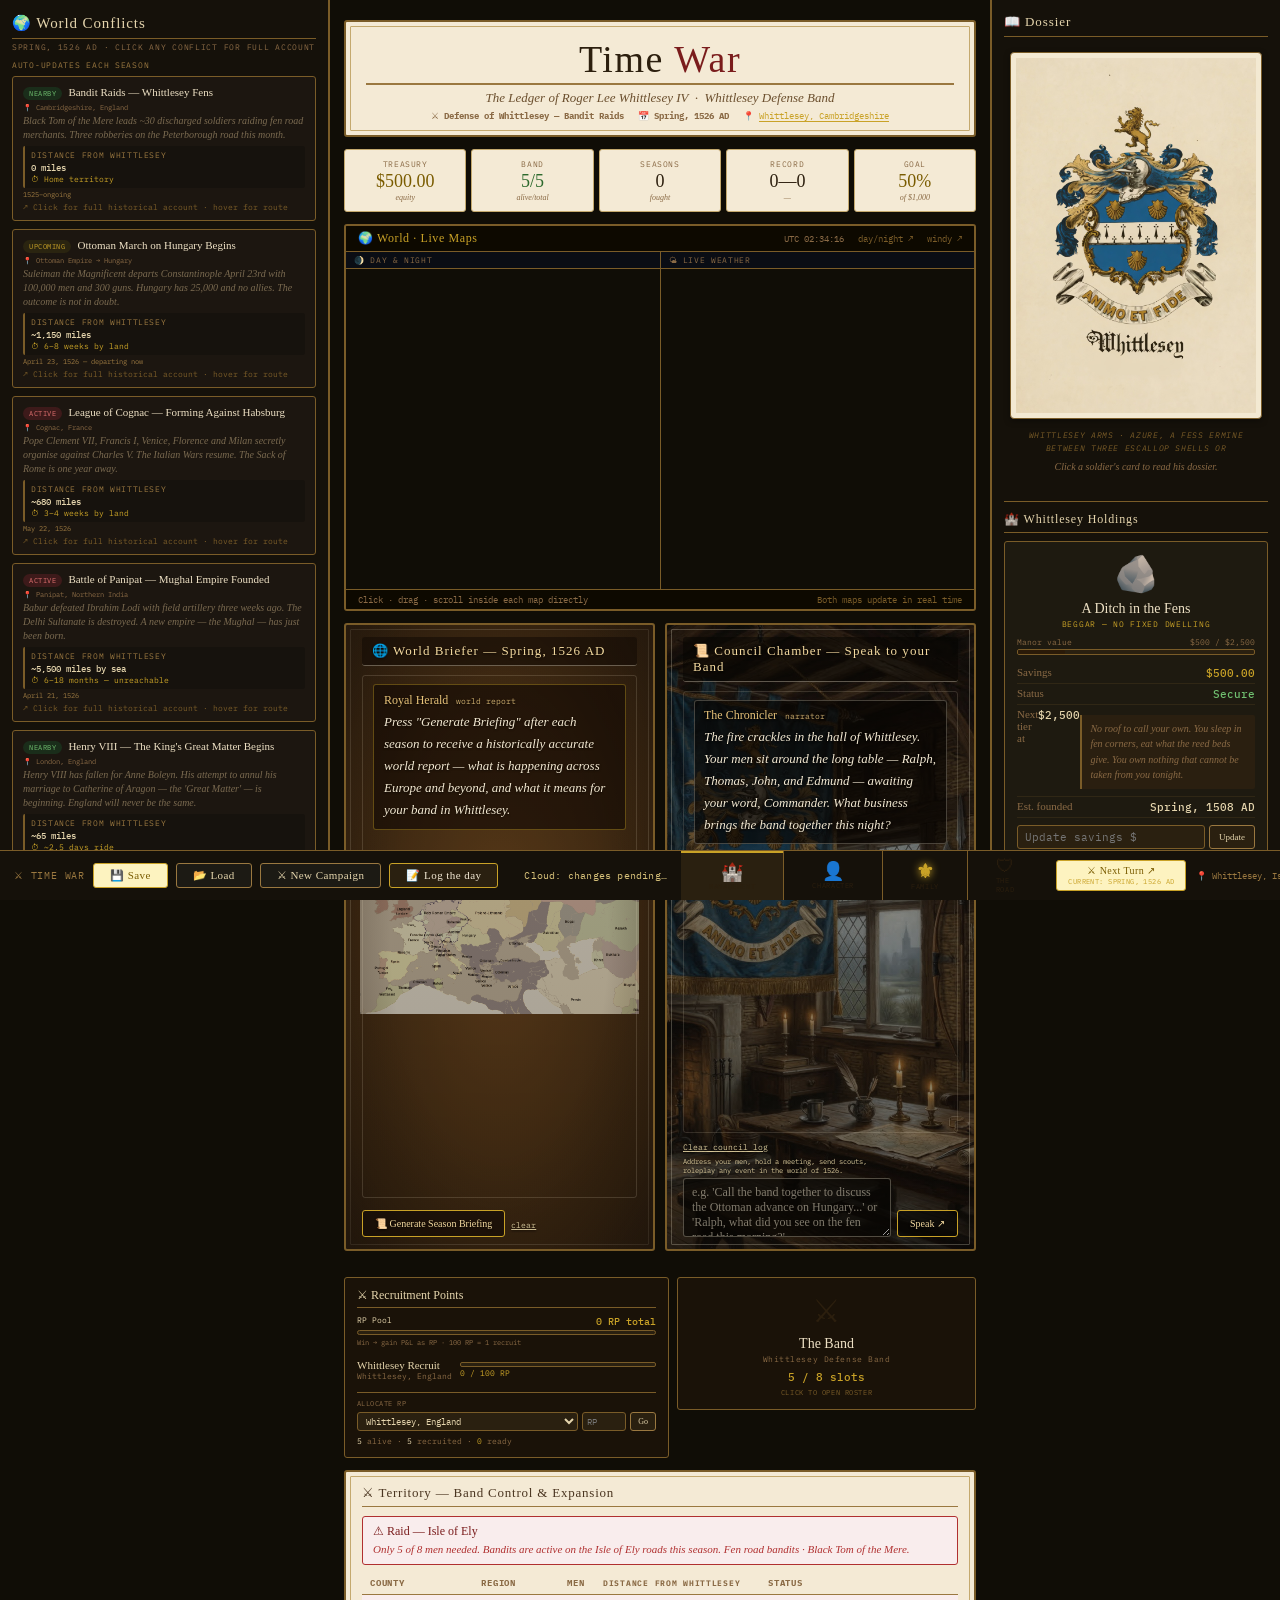
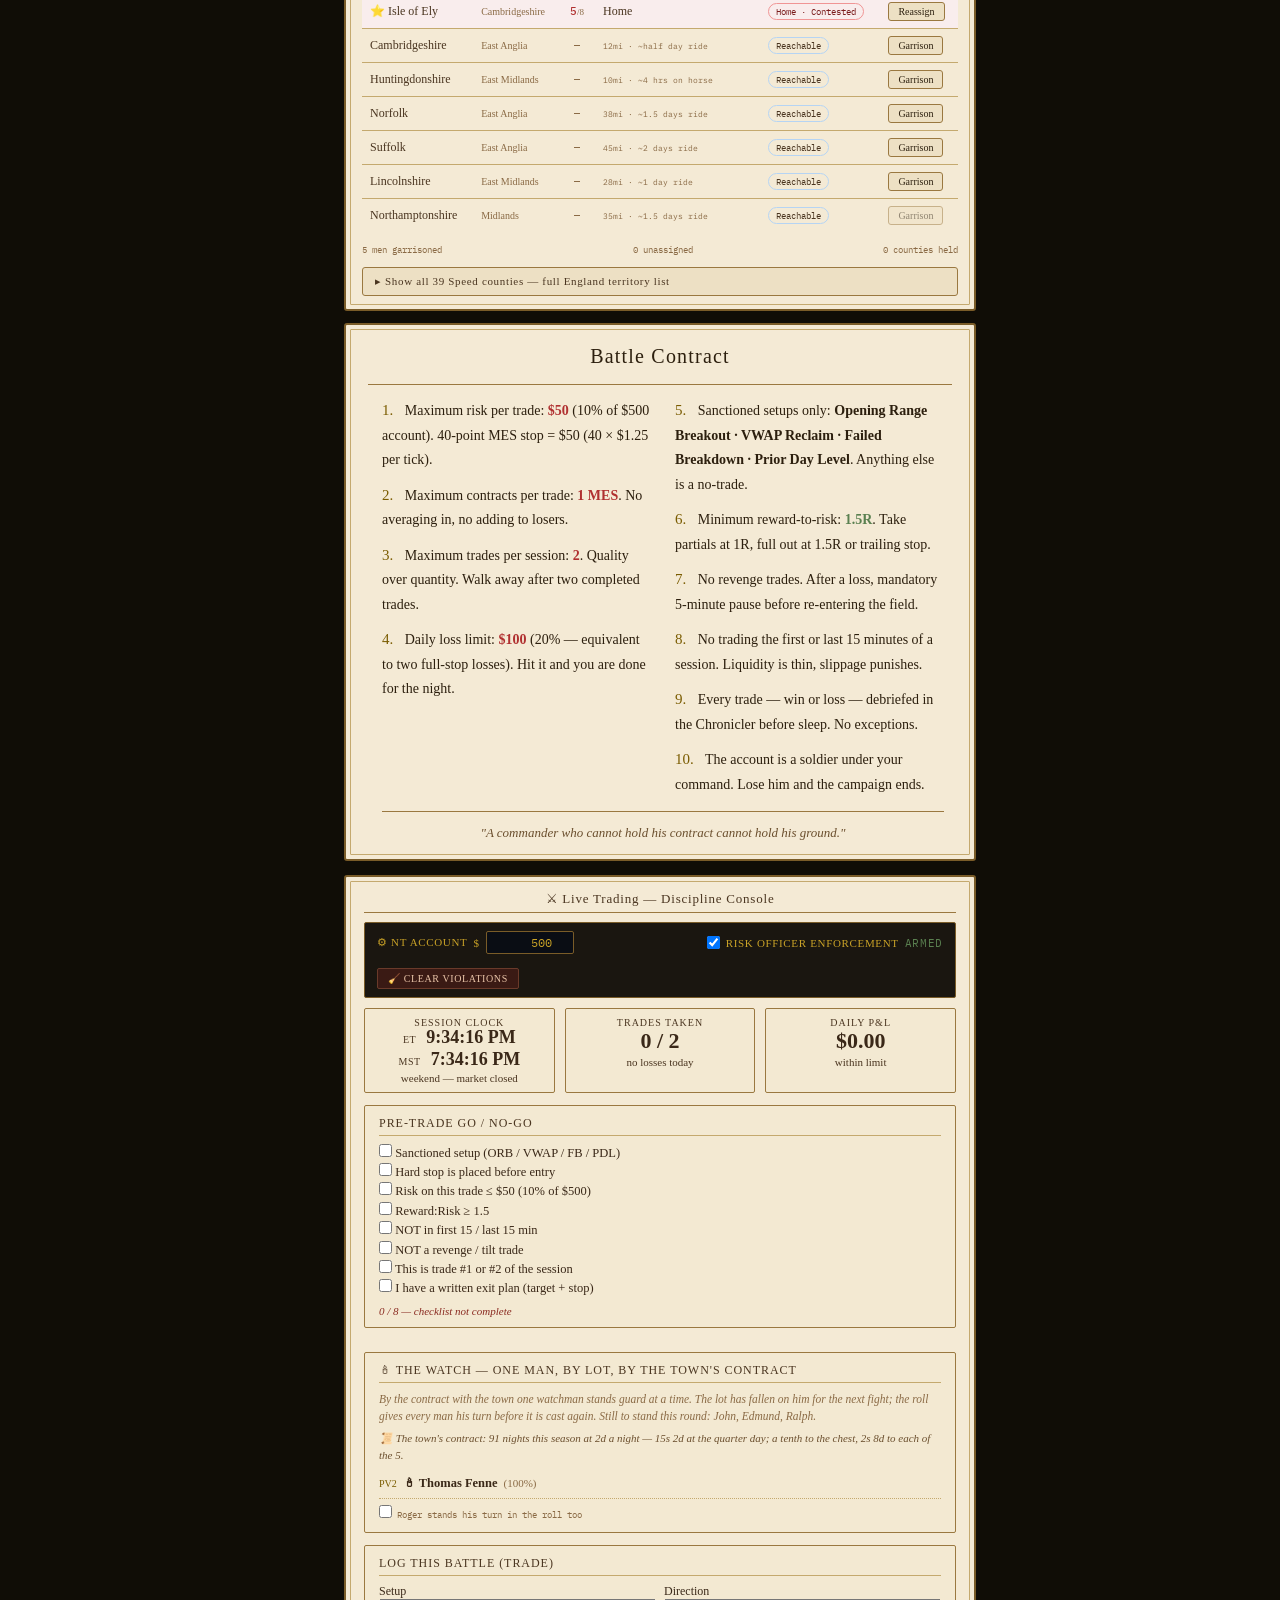
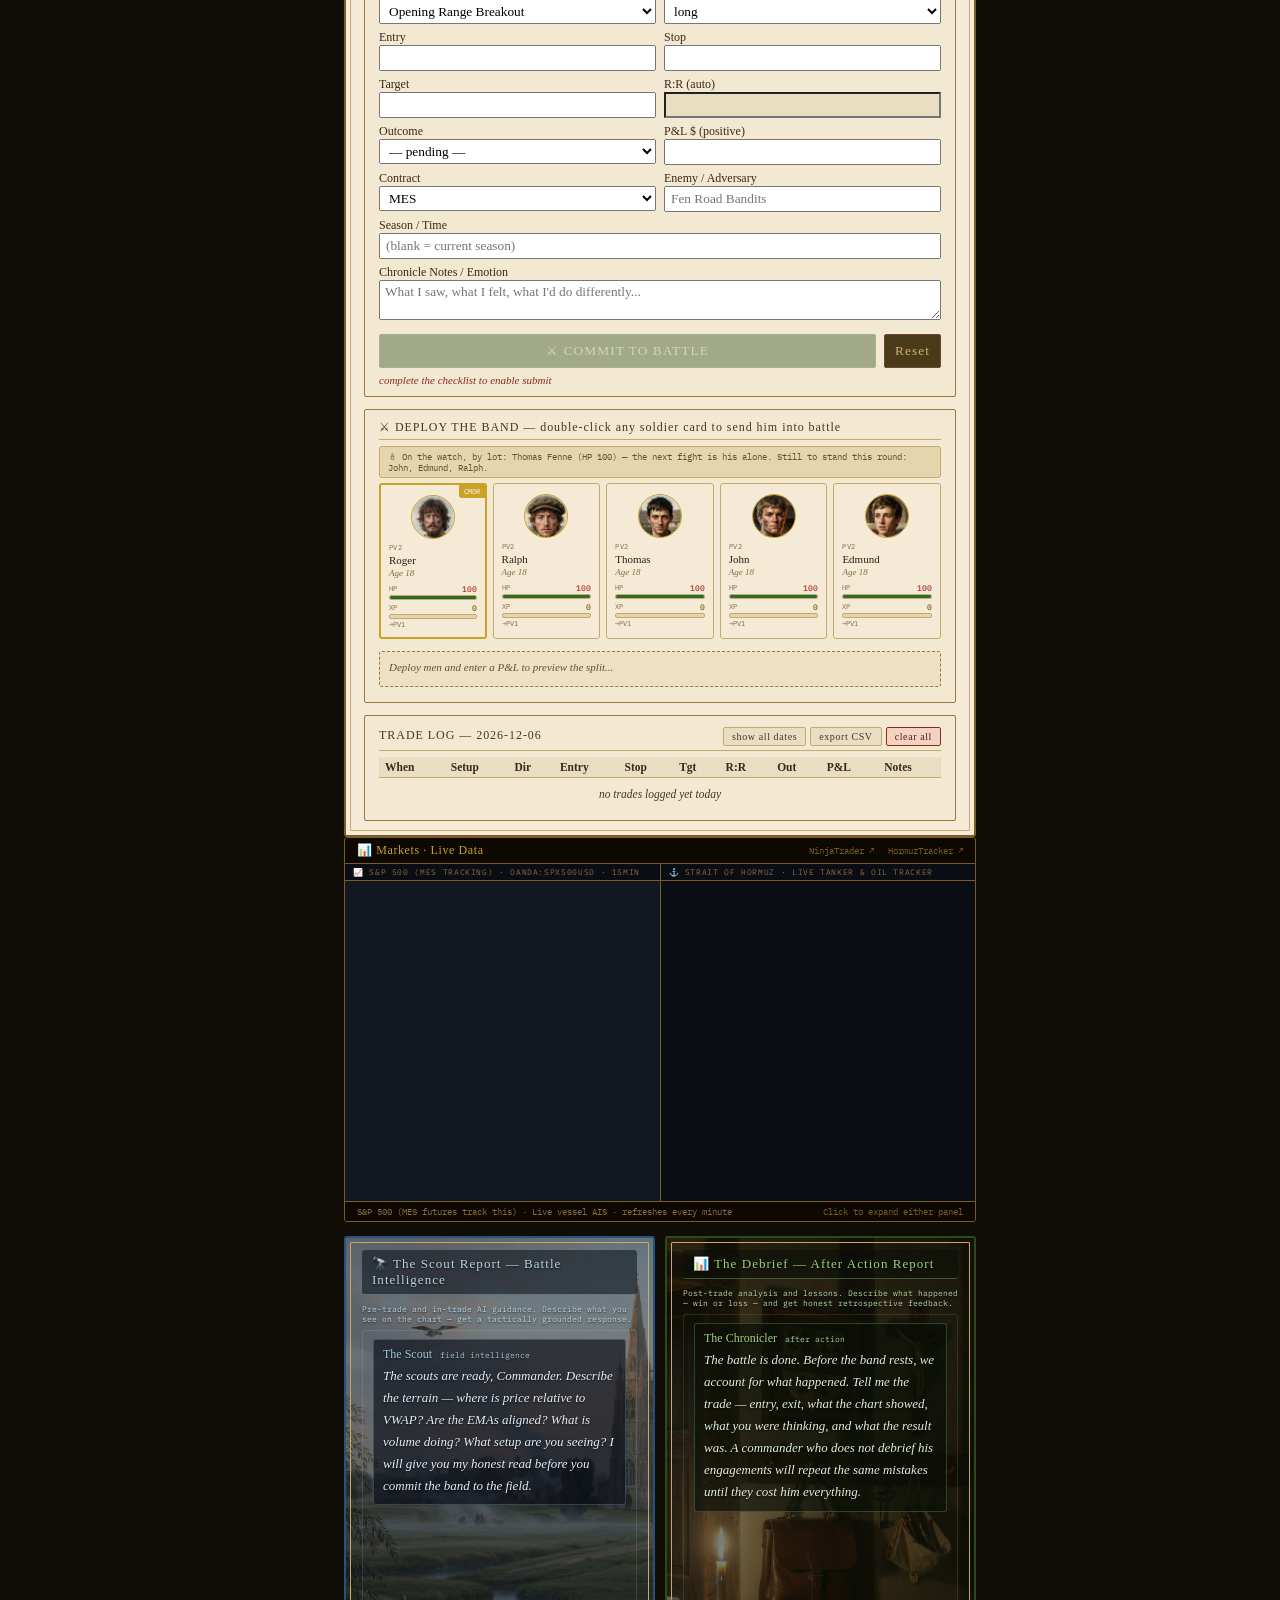
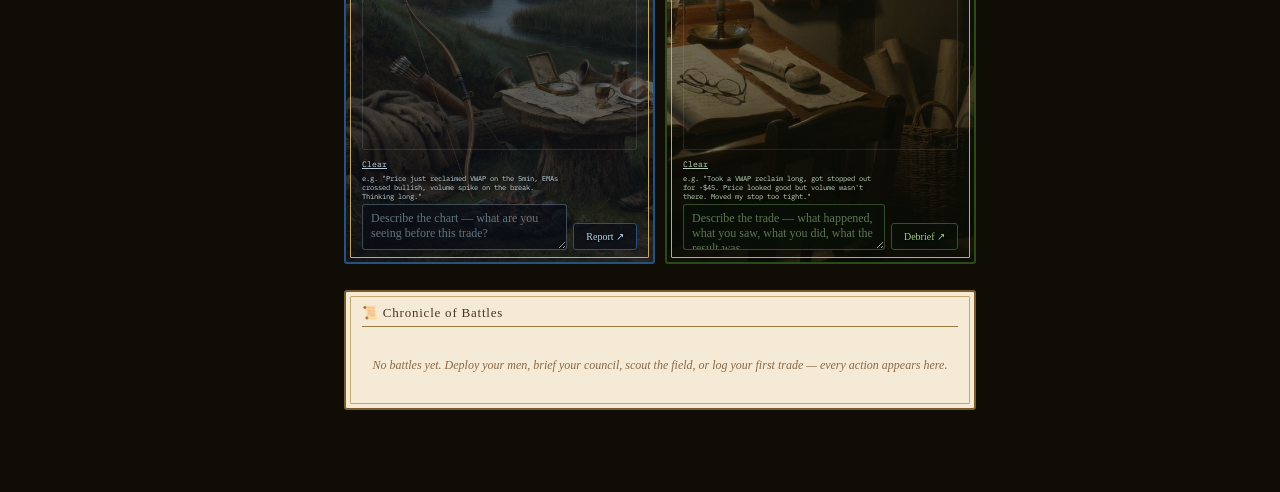
==== commit efc30935: "The town's contract for the watch, written as an indenture and renewed at every quarter day: the chu" ====
--- a/public/index.html
+++ b/public/index.html
@@ -2626,6 +2626,7 @@
       'THE BAND: the Whittlesey Defense Band, led by Roger Lee Whittlesey IV, about 18, a distant cousin of Ralph\'s on the Whittlesey side who came to the town alone this spring: no father, no mother, no kin here but Ralph, no house to go back to. Ralph\'s family took him in: he sleeps in the hall of their cottage by the mere and works the holding with Ralph for his keep. He does not say where he was before; the men take him for a cousin come from some other part of England and have not pressed him. Campaign: '+((S&&S.campaign)||'')+' (game season '+((S&&S.currentSeason)||'')+').\n'+
       'Men of the band: '+roster+'.\n'+
       'Band record: '+((S&&S.wins)||0)+' fights won, '+((S&&S.losses)||0)+' lost.\n'+
+      (window.twContractText?'THE TOWN\'S CONTRACT: '+window.twContractText()+' Renewed every quarter day; the men know what their share comes to.\n':'')+
       (window.twEconomy?'MONEY NOW (real pence, not the ledger): '+window.twEconomy.chestText()+' '+window.twEconomy.purseText(1)+'. '+window.twEconomy.pricesText()+'\n'+(window.twEconomy.familyText?'ROGER\'S HOUSE: '+window.twEconomy.familyText(1)+'\n':''):'')+
       (recent.length?'RECENT FIGHTS (the men were there; wounds are real and slow to heal): '+recent.join(' | ')+'\n':'')+
       (past.length?'EARLIER DAYS TOGETHER (they remember these): '+past.join(' || ')+'\n':'')+
@@ -3511,6 +3512,19 @@
   .rk tr.tot td{font-family:var(--fellsc);border-top:1.5px solid var(--border2);}
   .rk .rk-log{font-family:var(--mono);font-size:10px;color:var(--ink3);line-height:1.6;}
   .rk .rk-quote{font-family:var(--fell);font-style:italic;color:var(--ink3);font-size:12px;}
+  .rk .rk-tabs{display:flex;flex-wrap:wrap;gap:4px;margin:6px 0 8px;}
+  .rk .rk-tab{font-family:var(--fellsc);font-size:12px;padding:5px 10px;border:1px solid var(--border2);border-radius:3px;background:var(--parch);color:var(--ink2);cursor:pointer;display:flex;align-items:center;gap:6px;}
+  .rk .rk-tab.on{background:#fff5d8;border-color:var(--gold-m);color:var(--ink);box-shadow:0 1px 3px rgba(0,0,0,.12);}
+  .rk .rk-man h5 .rk-sub{font-family:var(--fell);font-size:11.5px;color:var(--ink3);font-weight:normal;}
+  .rk .rk-man-cols{display:grid;grid-template-columns:repeat(auto-fit,minmax(290px,1fr));gap:14px;}
+  .rk .rk-h{font-family:var(--mono);font-size:9px;text-transform:uppercase;letter-spacing:0.08em;color:var(--ink4);margin-bottom:3px;}
+  .rk ul.rk-ledger{list-style:none;margin:0 0 4px;padding:0;font-family:var(--fell);font-size:12.5px;color:var(--ink2);line-height:1.5;}
+  .rk ul.rk-ledger li{display:flex;justify-content:space-between;gap:10px;border-bottom:1px dotted var(--border);padding:2px 0;}
+  .rk ul.rk-ledger li b{font-family:var(--mono);font-size:11px;white-space:nowrap;color:var(--ink);}
+  .rk ul.rk-ledger li.in b{color:#2a5a1a;} .rk ul.rk-ledger li.out b{color:#8a2a20;} .rk ul.rk-ledger li.nt{font-style:italic;color:var(--ink3);} .rk ul.rk-ledger li.dim{color:var(--ink4);}
+  .rk ul.rk-ledger li.tot{border-bottom:none;border-top:1.5px solid var(--border2);font-family:var(--fellsc);margin-top:2px;}
+  .rk .rk-net{font-family:var(--mono);font-size:10.5px;color:var(--ink3);margin-top:4px;} .rk .rk-net b{color:var(--ink);}
+  .rk .dim{color:var(--ink4);font-size:10px;}
   .rk .warn{color:#8a2a20;font-family:var(--mono);font-size:9px;text-transform:uppercase;letter-spacing:0.05em;}
   </style>
   <div class="parch-panel won rk" id="rk-panel" style="margin-bottom:14px;">
@@ -4029,6 +4043,14 @@
       });
       E.chest.cur+=chestIn; E.chest.log.push({date:date,text:'quarterage paid in',d:chestIn});
       L.push({who:'the chest',kind:'charge',text:'quarterage from every man',d:chestIn});
+      // The town's contract for the watch: paid at the quarter day for the season watched, renewed at every quarter.
+      if(!initial){ try{ var C=contractFor(E, prev); Q.contract=C;
+        if(C.pay>0){ E.chest.cur+=C.tenth+C.rest; E.chest.log.push({date:date,text:'the tenth of the town\'s contract for the watch'+(C.rest?' (and the odd pence)':''),d:C.tenth+C.rest});
+          L.push({who:'the chest',kind:'charge',text:'a tenth of the town\'s contract for the watch ('+lsd(C.pay)+' for '+C.nights+' nights at '+pd1(C.rate)+')',d:C.tenth+C.rest});
+          C.members.forEach(function(id){ if(id==='Roger'){ E.roger.cur+=C.share; E.roger.yearIncome+=C.share; L.push({who:'Roger',kind:'charge',text:'his share of the town\'s contract for the watch (nine tenths shared alike among '+C.members.length+')',d:C.share}); }
+            else { var pm2=E.men[id]; if(pm2){ pm2.cur+=C.share; var mm=manById(id); L.push({who:mm?mm.name:String(id),kind:'charge',text:'his share of the town\'s contract for the watch (nine tenths shared alike among '+C.members.length+')',d:C.share}); } } });
+          Q.notes.push('The town paid the band\'s contract for the watch: '+C.nights+' nights at '+pd1(C.rate)+' — '+lsd(C.pay)+'; '+lsd(C.tenth+C.rest)+' to the chest and '+lsd(C.share)+' to each of the '+C.members.length+'.'); }
+      }catch(e){ console.warn('[contract]', e); } }
       if(s===2 && fights.length) Q.notes.push('The court leet sat at Michaelmas and amerced the men 2d apiece for the affray'+(fights.length>1?'s':'')+' this quarter.');
       Q.notes.push('The harvest of '+hy+' was '+Q.harvest+': wheat '+(hv(hy)>=0?'':'−')+Math.abs(hv(hy)).toFixed(0)+'% against its trend, so bread is '+breadWord(hy)+(hv(hy)>=25?' and the penny loaf small':hv(hy)<=-20?' and the penny loaf heavy':'')+'. Prices stand at '+Q.index+' on the old scale (the story opened at '+Math.round(BASE)+').');
       // Lady Day: the year of life — ages, marriages, births, deaths, wills and heirs
@@ -4040,6 +4062,18 @@
       Q.pendingSpend=!initial;
       return Q;
     }
+
+    // ── The town's contract for the watch ──
+    // An indenture between the churchwardens of St Mary's and St Andrew's and Roger Whittlesey and his company:
+    // the company keeps the town's watch, one man by lot each night, from quarter day to quarter day; the town
+    // pays for every night watched at the going rate for a night's watch (2d in 1526, rising with wages), at the
+    // quarter day; a tenth part to the company's chest, the rest shared alike among the company; renewed at every
+    // quarter day. Paid at the reckoning for the season just watched.
+    function contractMembers(E){ var L=ensureLife(E), out=[]; if(!L.roger.dead) out.push('Roger'); men().forEach(function(m){ if(!m.dead) out.push(String(m.id)); }); return out; }
+    function contractFor(E, si){ var y=idxYear(si), nights=Math.max(0, daysBetween(qdate(si), qdate(si+1))), rate=2*wageScale('lab', y), pay=Math.round(nights*rate), tenth=Math.round(pay*0.1), members=contractMembers(E), share=members.length?Math.floor((pay-tenth)/members.length):0, rest=pay-tenth-share*members.length;
+      return {season:idxLabel(si), from:qdate(si), to:qdate(si+1), nights:nights, rate:rate, pay:pay, tenth:tenth, share:share, rest:rest, members:members, year:y}; }
+    window.twContract=function(){ var E=ensure(load()), cur=seasonIdx(S.currentSeason), now=contractFor(E,cur), last=null; for(var k=E.quarters.length-1;k>=0;k--){ if(E.quarters[k].contract){ last=E.quarters[k].contract; last.paidOn=E.quarters[k].date; break; } } return {now:now, last:last}; };
+    window.twContractText=function(){ try{ var c=window.twContract().now; return 'The town\'s contract: '+c.nights+' nights this season at '+pd1(c.rate)+' a night — '+lsd(c.pay)+' at the quarter day; a tenth to the chest, '+lsd(c.share)+' to each of the '+c.members.length+'.'; }catch(e){ return ''; } };
 
     // ── The men spend as they like ───────────────────────────────────────
     async function spend(E, Q){
@@ -4289,6 +4323,38 @@
       el.innerHTML=h;
     }
     window.renderToday=renderToday;
+    var menTab=2;
+    window.twMenTab=function(id){ menTab=id; render(); };
+    function rogerName(){ try{ var r=(S.men||[]).filter(function(m){ return m.isCmd; })[0]; if(r) return r.name; }catch(e){} return 'Roger Lee Whittlesey IV'; }
+    function manCard(E, Q, d, yr, id){
+      var isR=(id==='1'||id==='Roger'), m=isR?null:manById(id), name=isR?'Roger':(m?m.name:''), p=isR?E.roger:E.men[id]; if(!p) return '';
+      var Lf=ensureLife(E), lf=isR?Lf.roger:(Lf.men[id]||{}), hd=(window.twHouseholdData&&window.twHouseholdData(+id))||{items:[],own:[]};
+      var who=isR?'Roger':name;
+      var ch=Q?Q.lines.filter(function(l){ return l.who===who&&l.kind==='charge'; }):[], dc=Q?Q.lines.filter(function(l){ return l.who===who&&l.kind==='discharge'; }):[], nt=Q?Q.lines.filter(function(l){ return l.who===who&&l.kind==='note'; }):[];
+      var made=ch.reduce(function(t,l){ return t+(l.d||0); },0), spent=dc.reduce(function(t,l){ return t+(l.d||0); },0), keep=ch.reduce(function(t,l){ return t+(l.kind2||0); },0);
+      var b=Q&&Q.bought[name]||[], rem=Q&&Q.remarks[name];
+      var age=isR?ageOf(Lf.roger.born,yr):(lf.born?ageOf(lf.born,yr):'');
+      var situ=isR?(homeOf(E).lodging?'lodges with Ralph\'s family, working the holding':homeOf(E).name):(lf.holding?'holds '+((HOLDINGS[id]||{what:'the cottage'}).what.split(':')[0]):(lf.wife&&!lf.wife.dead?'in a rented cottage of his own':'at his father\'s table'));
+      var fam=(lf.wife?(lf.wife.dead?'a widower':'married to '+lf.wife.name+(lf.wife.dowry?' (dowry '+lsd(lf.wife.dowry)+')':'')):'unmarried')+'; children: '+kidsText(lf.children||[]);
+      // what is his own
+      var own=[]; (hd.own||[]).forEach(function(x){ own.push([x[0],x[1]]); });
+      if(isR){ (hd.items||[]).forEach(function(x){ if(x[0].indexOf('Money in his purse')!==0) own.push([x[0],x[1]]); }); try{ window.twEconomy.rogerItems().forEach(function(x){ if(x[0].indexOf('Money in his purse')!==0) own.push(x); }); }catch(e){} }
+      else { (p.bought||[]).forEach(function(g){ own.push([g.n+' (bought '+shortDay(g.date)+')', g.d]); }); if(lf.holding){ (hd.items||[]).forEach(function(x){ own.push([x[0]+' — the holding, his since his father died', x[1]]); }); } var ow=owedTo(E,String(id)); if(ow) own.push(['Owed to him in the book of debts', ow]); }
+      var ownT=own.reduce(function(t,x){ return t+x[1]; },0), purse=purseTotal(p,d), ow2=isR?owed(E,'Roger'):owed(E,String(id));
+      var fatherT=(!isR&&!lf.holding)?(hd.items||[]).reduce(function(t,x){ return t+x[1]; },0):0;
+      var h='<div class="rk-card rk-man">'+
+        '<h5><span>'+(typeof charAvatar==='function'?charAvatar(+id,28)+' ':'')+esc(isR?rogerName():name)+(m&&m.dead?' ✝':'')+' <span class="rk-sub">'+(age!==''?age+' · ':'')+esc(situ)+' · '+esc(fam)+'</span></span><span class="sum">purse '+lsd(purse)+' · his own '+lsd(ownT+purse)+'</span></h5>'+
+        '<div class="rk-man-cols">'+
+        '<div><div class="rk-h">This season'+(Q?' — '+esc(Q.qday+' '+Q.year)+', for '+esc(Q.reckoned.replace(' AD','')):'')+'</div>'+
+          (ch.length||dc.length?'<ul class="rk-ledger">'+ch.map(function(l){ return '<li class="in">+ '+esc(l.text)+' <b>'+lsd(l.d)+'</b></li>'; }).join('')+dc.map(function(l){ return '<li class="out">− '+esc(l.text)+' <b>'+lsd(l.d)+'</b></li>'; }).join('')+nt.map(function(l){ return '<li class="nt">'+esc(l.text)+'</li>'; }).join('')+'</ul>'+
+          '<div class="rk-net">Made <b>'+lsd(made)+'</b>'+(keep?' in cash, and '+lsd(keep)+' more as his keep':'')+' · paid out <b>'+lsd(spent)+'</b> · net <b>'+(made-spent<0?'−':'')+lsd(Math.abs(made-spent))+'</b></div>':'<div class="note">No reckoning yet this season.</div>')+
+          (b.length?'<div class="rk-h" style="margin-top:6px">Bought this season</div><ul class="rk-ledger">'+b.map(function(x){ return '<li class="out">'+esc(x.n)+' <b>'+lsd(x.d)+'</b></li>'; }).join('')+'</ul>':'')+(rem?'<div class="rk-quote">“'+esc(rem)+'”</div>':'')+'</div>'+
+        '<div><div class="rk-h">His purse</div><ul class="rk-ledger"><li>'+esc(purseHtml(p,d))+'</li><li class="tot">Total <b>'+lsd(purse)+'</b> <span class="dim">≈ '+usd(purse)+'</span></li>'+(ow2?'<li class="out">He owes <b>'+lsd(ow2)+'</b> in the book of debts</li>':'')+'</ul>'+
+          '<div class="rk-h" style="margin-top:6px">His own goods</div>'+(own.length?'<ul class="rk-ledger">'+own.map(function(x){ return '<li>'+esc(x[0])+' <b>'+lsd(x[1])+'</b></li>'; }).join('')+'<li class="tot">All he owns, with his purse <b>'+lsd(ownT+purse)+'</b> <span class="dim">≈ '+usd(ownT+purse)+'</span></li></ul>':'<div class="note">Nothing but the clothes he stands in.</div>')+
+          (fatherT?'<div class="rk-h" style="margin-top:6px">His father\'s household — '+esc(hd.who||'')+' (his to inherit, not his yet)</div><ul class="rk-ledger">'+(hd.items||[]).map(function(x){ return '<li class="dim">'+esc(x[0])+' <b>'+lsd(x[1])+'</b></li>'; }).join('')+'<li class="tot dim">Worth about <b>'+lsd(fatherT)+'</b></li></ul>':'')+
+        '</div></div></div>';
+      return h;
+    }
     function render(){
       renderToday();
       var el=document.getElementById('rk-body'); if(!el||typeof S==='undefined') return;
@@ -4340,11 +4406,19 @@
       h+='<h4>The book of debts</h4><div class="note">Most buying and selling in the town was on tick, reckoned at the quarter days. What is owed is written here; a debt two quarters overdue goes to court, and after three the bailiff distrains.</div>'+
         (debts.length?'<div class="won-scroll"><table style="min-width:520px"><thead><tr><th>Who owes</th><th>To whom</th><th class="n">Sum</th><th>For</th><th>Since</th><th>Due</th><th>Overdue</th></tr></thead><tbody>'+debts.map(function(b){ return '<tr'+(b.overdue?' style="background:#fff1e6"':'')+'><td>'+esc(nameOfParty(b.from))+'</td><td>'+esc(nameOfParty(b.to))+'</td><td class="n">'+lsd(b.d)+'</td><td>'+esc(b.why)+'</td><td>'+esc(shortDay(b.since))+'</td><td>'+esc(shortDay(b.due))+'</td><td>'+(b.overdue?b.overdue+' quarter'+(b.overdue===1?'':'s'):'—')+'</td></tr>'; }).join('')+'</tbody></table></div>':'<div class="note">Nothing owed. The book is clean.</div>');
       // The men
-      h+='<h4>The men\'s purses and households</h4><div class="won-scroll"><table style="min-width:640px"><thead><tr><th>Man</th><th>Purse</th><th class="n">Total</th><th>This quarter</th><th>Lately bought</th></tr></thead><tbody>';
-      men().forEach(function(m){ var p=E.men[m.id]; if(!p) return; var b=Q&&Q.bought[m.name]||[]; var rem=Q&&Q.remarks[m.name]; var lf=Lf.men[m.id]||{};
-        var fam=(lf.born?'aged '+ageOf(lf.born,yr):'')+(lf.holding?' · holds '+((HOLDINGS[m.id]||{what:'the cottage'}).what.split(':')[0]):(lf.wife&&!lf.wife.dead?' · in a cottage of his own':' · at his father\'s table'))+(lf.wife?(lf.wife.dead?' · widower':' · married to '+lf.wife.name):'')+((lf.children||[]).filter(function(k){return k.alive;}).length?' · children: '+kidsText(lf.children):'');
-        h+='<tr><td>'+(typeof charAvatar==='function'?charAvatar(m.id,22)+' ':'')+esc(m.name)+(m.dead?' ✝':'')+'<div style="font-family:var(--mono);font-size:8.5px;color:var(--ink4)">'+esc(fam)+'</div></td><td>'+esc(purseHtml(p,d))+'</td><td class="n">'+lsd(purseTotal(p,d))+'<br><span style="color:var(--ink4);font-size:9px">'+usd(purseTotal(p,d))+'</span></td><td>'+(Q?esc(Q.lines.filter(function(l){ return l.who===m.name&&l.kind==='charge'; }).map(function(l){ return '+'+lsd(l.d); }).join(' ')+' '+Q.lines.filter(function(l){ return l.who===m.name&&l.kind==='discharge'; }).map(function(l){ return '−'+lsd(l.d); }).join(' ')):'')+'</td><td>'+(b.length?esc(b.map(function(x){ return x.n+' '+lsd(x.d); }).join('; ')):'—')+(rem?'<div class="rk-quote">“'+esc(rem)+'”</div>':'')+'</td></tr>'; });
-      h+='</tbody></table></div><div class="note">A son living at home earns at the customary rate but takes most of it as keep at his father\'s table; the cash is what he can carry to the alehouse or the fair. What he buys is his own choice, in character, at this year\'s prices, within his degree — or outside it.</div>';
+      // The town's contract
+      (function(){ try{ var c=window.twContract(), n=c.now, l=c.last;
+        h+='<div class="rk-card" style="margin:8px 0 12px"><h5><span>📜 The town\'s contract for the watch</span><span class="sum">'+lsd(n.pay)+' this season · '+lsd(n.share)+' a man</span></h5>'+
+          '<div class="note" style="margin:0 0 6px">An indenture between the churchwardens of St Mary\'s and St Andrew\'s and Roger Whittlesey and his company. The company keeps the town\'s watch, one man by lot each night, from quarter day to quarter day. The town pays for every night watched, at the quarter day; a tenth part goes to the company\'s chest and the rest is shared alike among the company. Renewed at every quarter day at the going rate.</div>'+
+          '<ul><li><strong>This season, '+esc(n.season.replace(' AD',''))+':</strong> '+n.nights+' nights from '+esc(shortDay(n.from))+' to '+esc(shortDay(n.to))+' at '+pd1(n.rate)+' a night — <strong>'+lsd(n.pay)+'</strong>, paid at '+esc(qname(seasonIdx(S.currentSeason)+1))+': '+lsd(n.tenth+n.rest)+' to the chest, '+lsd(n.share)+' to each of the '+n.members.length+' ('+esc(n.members.map(function(id){ return id==='Roger'?'Roger':first((manById(id)||{name:id}).name); }).join(', '))+').</li>'+
+          (l?'<li><strong>Last paid, '+esc(shortDay(l.paidOn))+' for '+esc(l.season.replace(' AD',''))+':</strong> '+l.nights+' nights at '+pd1(l.rate)+' — '+lsd(l.pay)+'; '+lsd(l.tenth+l.rest)+' to the chest, '+lsd(l.share)+' a man to '+l.members.length+'.</li>':'<li>Not yet paid: the first payment falls at the next quarter day.</li>')+'</ul></div>'; }catch(e){} })();
+      // The men, each his own card: what he made this season, his purse, and all he owns
+      h+='<h4>The men\'s purses and goods</h4>';
+      var tabs=[{id:1,name:rogerName()}].concat(men().map(function(m){ return {id:m.id,name:m.name,dead:m.dead}; }));
+      if(!tabs.some(function(t){ return String(t.id)===String(menTab); })) menTab=tabs[1]?tabs[1].id:1;
+      h+='<div class="rk-tabs">'+tabs.map(function(t){ return '<button class="rk-tab'+(String(t.id)===String(menTab)?' on':'')+'" onclick="twMenTab(\''+t.id+'\')">'+(typeof charAvatar==='function'?charAvatar(t.id,20)+' ':'')+esc(first(t.name))+(t.dead?' ✝':'')+'</button>'; }).join('')+'</div>';
+      h+=manCard(E, Q, d, yr, String(menTab));
+      h+='<div class="note">A son living at home earns at the customary rate but takes most of it as keep at his father\'s table; the cash is what he can carry to the alehouse or the fair. What he buys is his own choice, in character, at this year\'s prices, within his degree — or outside it. The household he lives in is his father\'s until he holds it; what is listed as his own is his.</div>';
       // The account
       if(Q){ h+='<h4>The account of '+esc(Q.qday+' '+Q.year)+' — charge and discharge</h4>'+acctTable(Q)+(E.quarters.length>1?'<details class="won-more"><summary>Earlier reckonings</summary>'+E.quarters.slice(0,-1).reverse().slice(0,8).map(function(q){ return '<div style="margin:8px 0"><div style="font-family:var(--fellsc);color:var(--ink)">'+esc(q.qday+' '+q.year)+' — for '+esc(q.reckoned.replace(' AD',''))+'</div>'+acctTable(q)+'</div>'; }).join('')+'</details>':''); }
       h+='<div class="note" style="margin-top:8px"><strong>How it is reckoned.</strong> Prices follow the Phelps Brown &amp; Hopkins basket of consumables (Munro\'s five-year means), moved year by year by Hoskins\' record of every harvest 1523–1619; bread and drink take the harvest in full. Wages follow the customary daily rates in the same tables — 4d and 6d until the 1530s, rising through the century. Coin follows the real indentures: Wolsey\'s lighter penny of November 1526, the Great Debasement of 1544–51 and the restoration of 1551; the angel\'s value by proclamation. Dues: quarterage to the chest, Easter offering, the Whitsun ale, a Candlemas candle, the Christmas feast, Roger\'s rent, board and personal tithe, amercements in the court leet after an affray, and the subsidies that reached men of small goods. Roger\'s trade follows Bowden\'s decennial index of wool prices with the documented breaks of 1551, 1563–64 and 1568–73, and the Act of 1552 against regrators. Credit is the town\'s: purchases on tick, settled at the quarter days, sued after two quarters, distrained after three. Goods and dues come and go with the century: Walsingham to 1538, the English Testament in secret to 1537 and the Great Bible from 1539, masses for souls and candles to the rood until 1547 and again under Mary, church-ales to 1570, the poor rate from 1572. Simplifications are marked in the source.</div>';
@@ -4709,6 +4783,7 @@
     function sumItems(a){ return (a||[]).reduce(function(t,x){ return t+x[1]; },0); }
     function subsidyBand(d){ var L=d/240; if(L<2) return {band:'Under £2 in goods — taxed on wages instead (4d if earning £1 a year)', tax:4}; if(L<20) return {band:'£2–£20 in goods — 6d in the pound', tax:Math.floor(L)*6}; return {band:'Over £20 in goods — 1s in the pound', tax:Math.floor(L)*12}; }
     // For the companions: a one-line summary of a man's means, in period money
+    window.twHouseholdData=function(id){ var h=HOUSEHOLDS.filter(function(x){return x.id===id;})[0]; return h?{who:h.who, band:h.band, home:h.home, tenure:h.tenure, items:(h.items||[]).slice(), own:(h.own||[]).slice()}:null; };
     window.twHouseholdText=function(id){
       var h=HOUSEHOLDS.filter(function(x){return x.id===id;})[0]; if(!h) return '';
       if(id===1 && window.twEconomy && window.twEconomy.rogerHome){ var rh=window.twEconomy.rogerHome(); h=Object.assign({}, h, {home:rh.text+' '+rh.tenure, items:h.items.filter(function(it){ return it[0]!=='Money in his purse'; }).concat(window.twEconomy.rogerItems())}); }
@@ -7210,7 +7285,7 @@
       const totalHp = sel.reduce((s,m)=>s+m.hp, 0) || 1;
       dep.style.fontStyle = 'normal';
       dep.style.color = '#3a2818';
-      dep.innerHTML = '<div style="font-style:italic;color:var(--ink4);font-size:11.5px;margin-bottom:4px;">By the contract with the town one watchman stands guard at a time. The lot has fallen on him for the next fight; the roll gives every man his turn before it is cast again. '+(typeof watchRollText==='function'?watchRollText():'')+'</div>'+sel.map(m => {
+      dep.innerHTML = '<div style="font-style:italic;color:var(--ink4);font-size:11.5px;margin-bottom:4px;">By the contract with the town one watchman stands guard at a time. The lot has fallen on him for the next fight; the roll gives every man his turn before it is cast again. '+(typeof watchRollText==='function'?watchRollText():'')+'</div>'+(typeof window.twContractText==='function'&&window.twContractText()?'<div style="font-style:italic;color:var(--ink3);font-size:11px;margin-bottom:6px;">📜 '+window.twContractText()+'</div>':'')+sel.map(m => {
         const pct = (m.hp/totalHp*100).toFixed(0);
         const rank = (typeof rankId === 'function') ? rankId(m) : '';
         let shareTxt = '';
